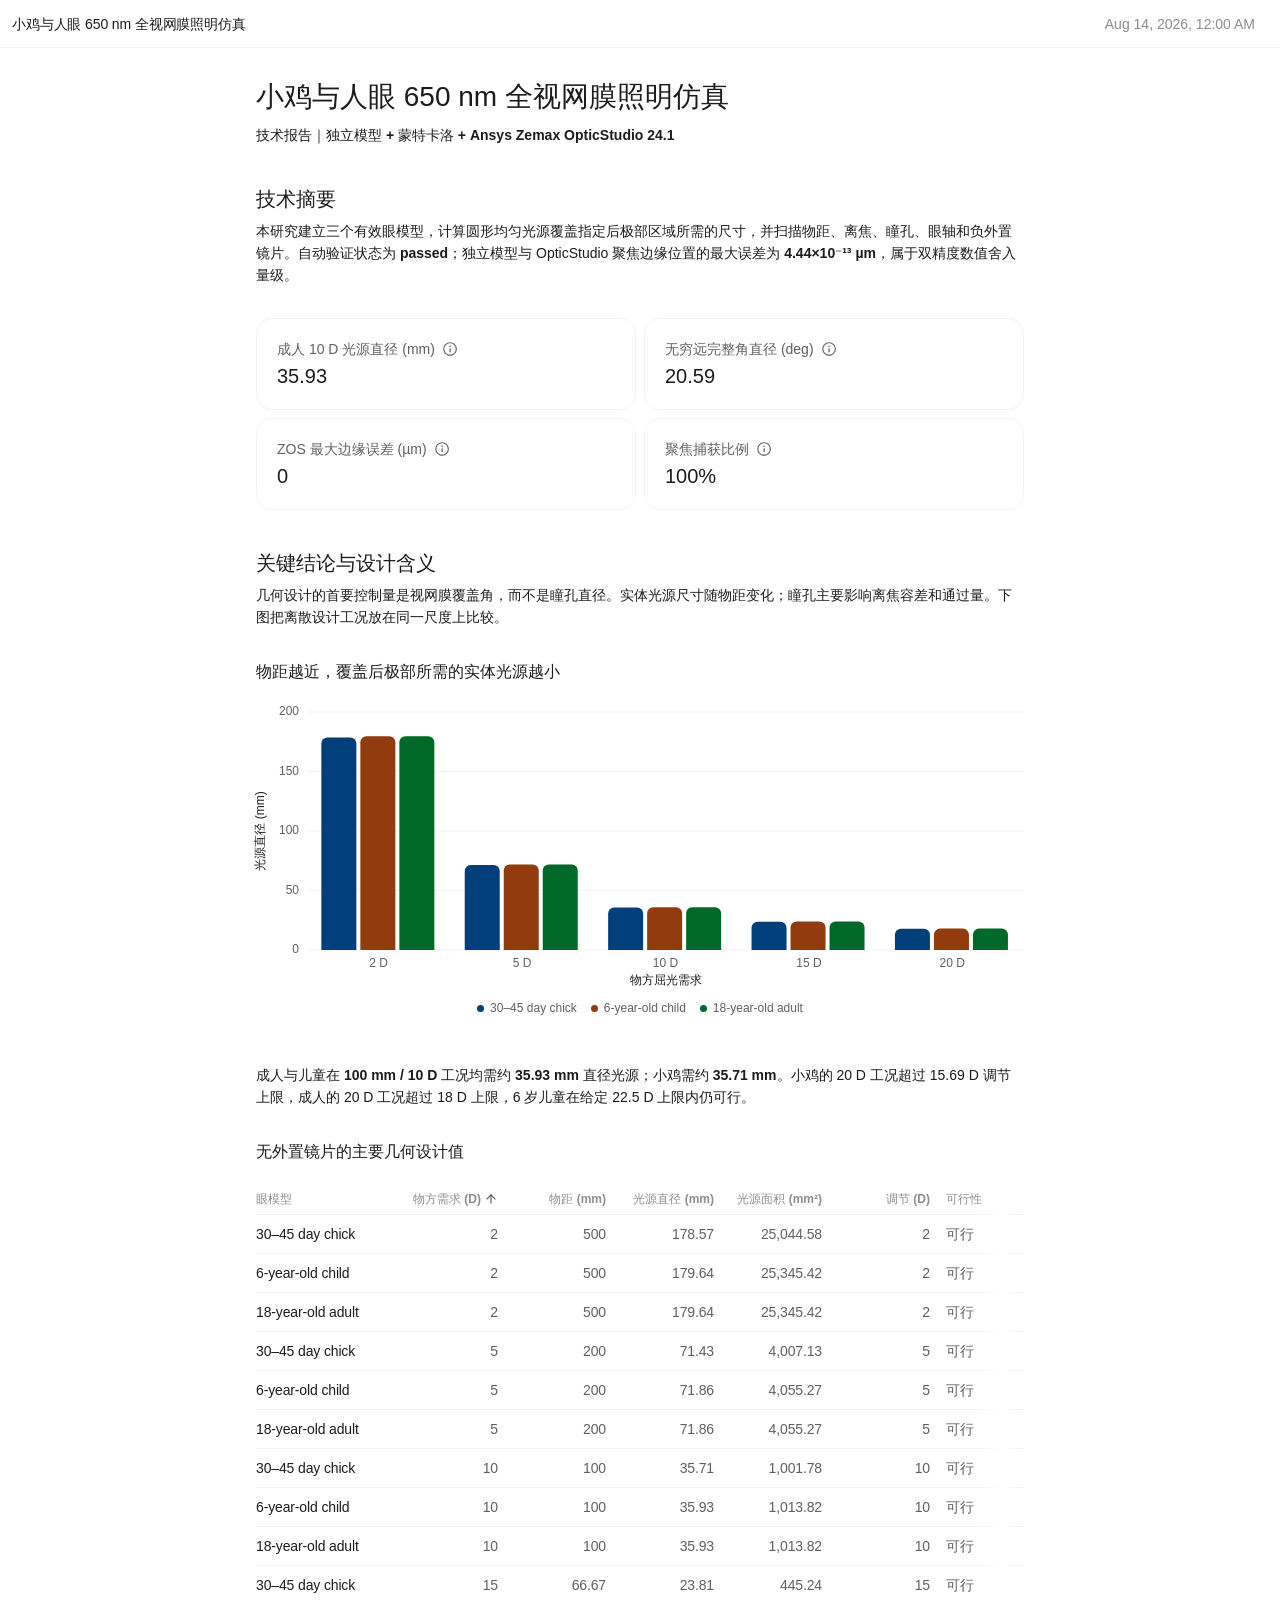
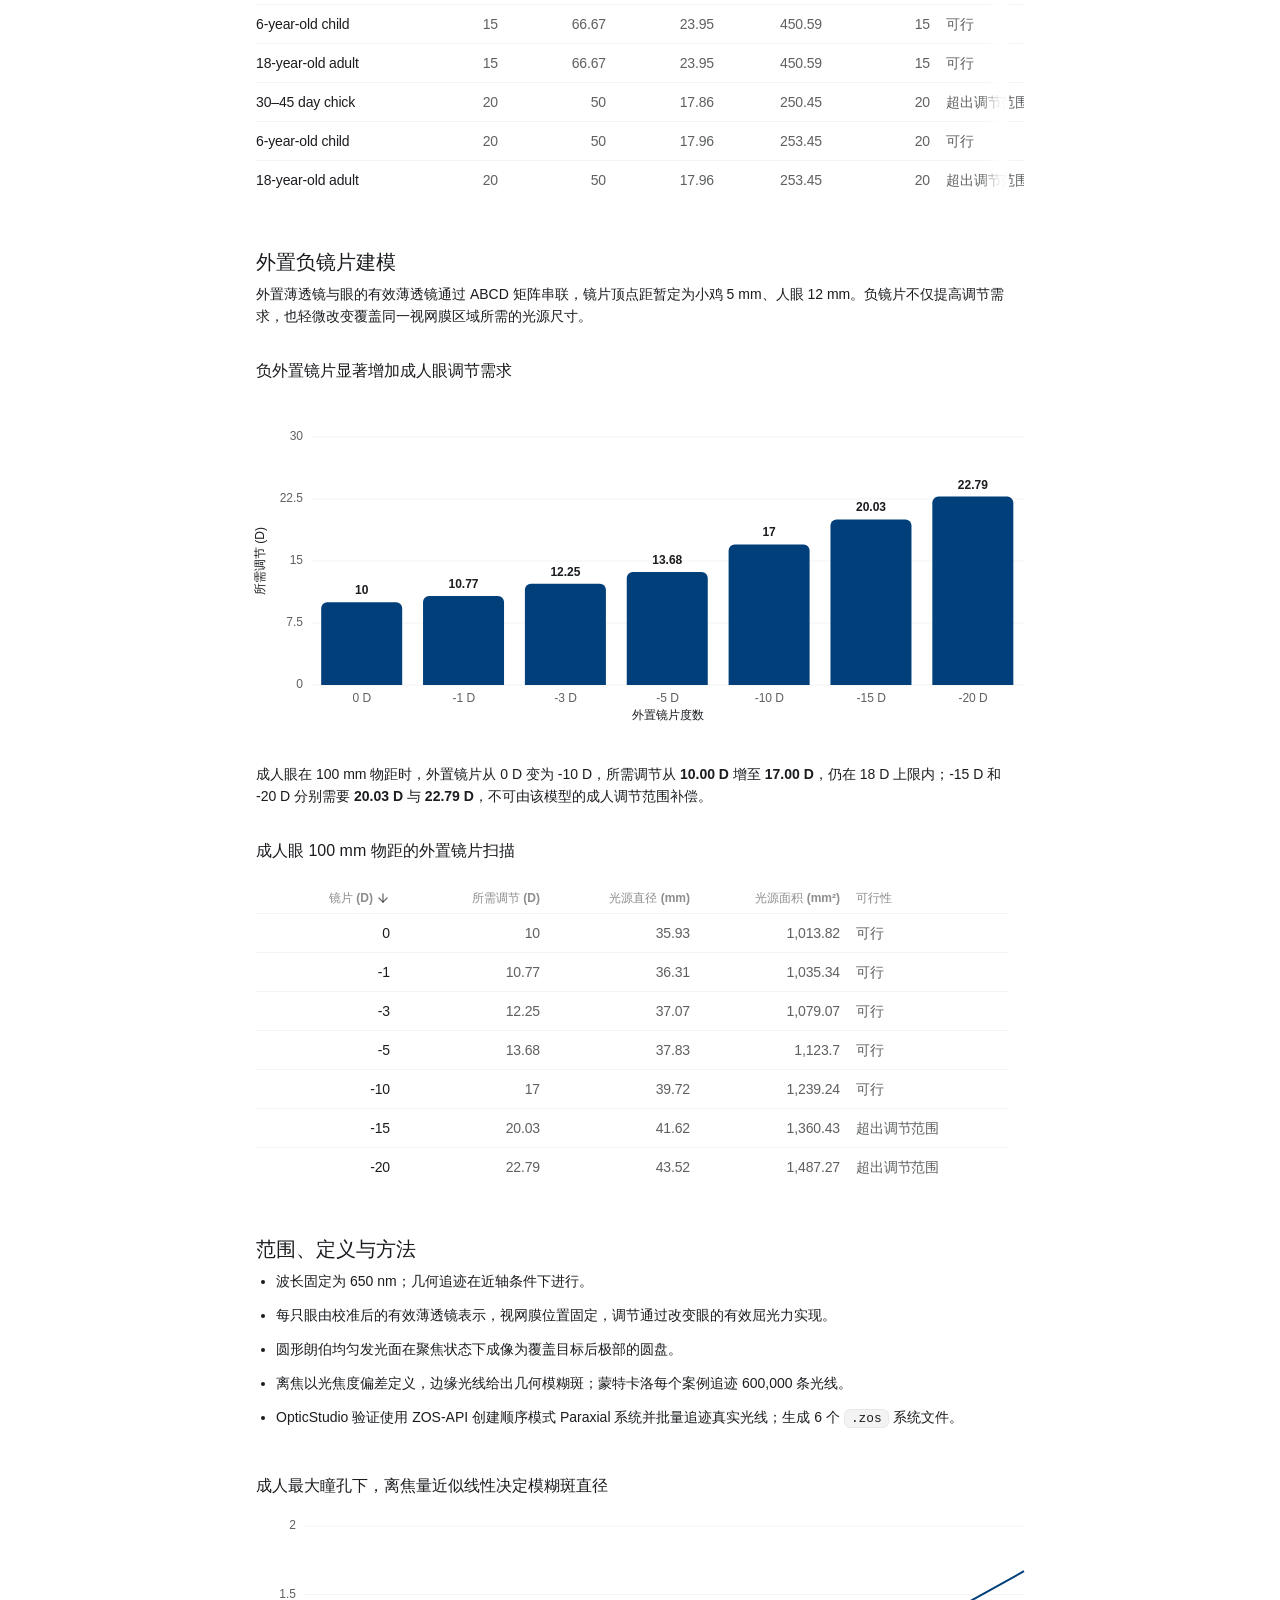
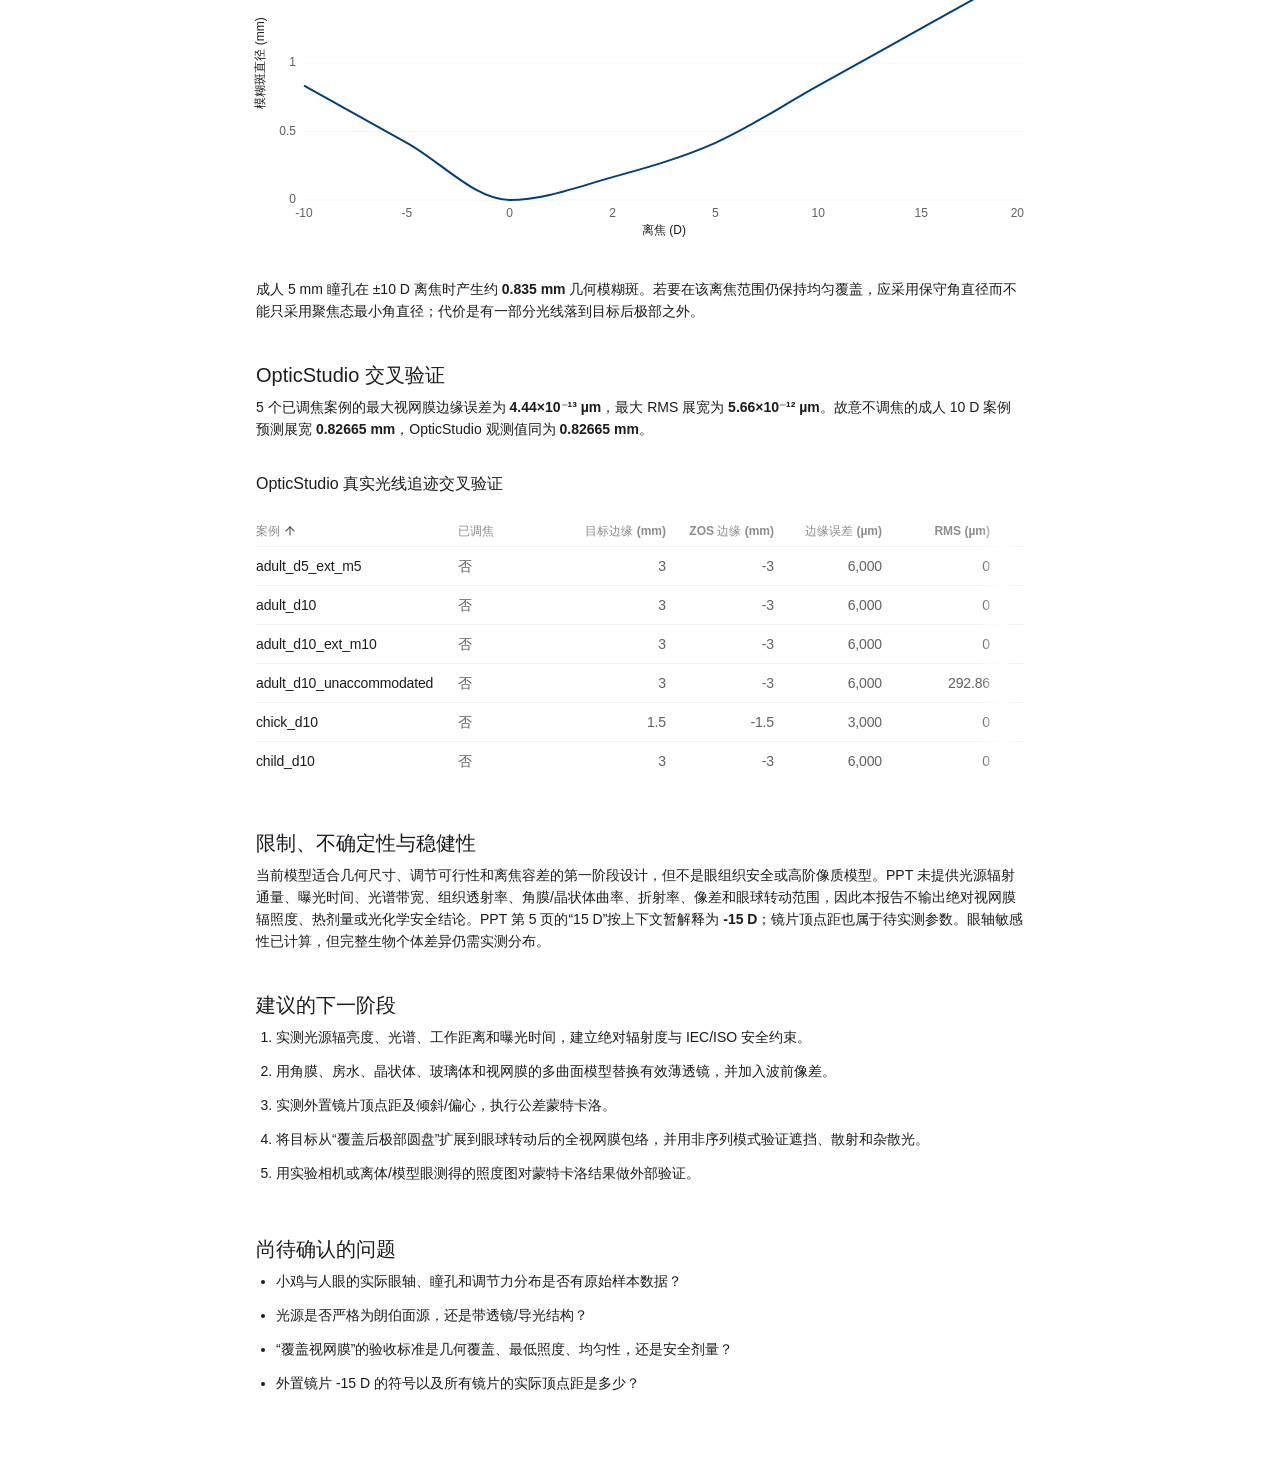
==== experiments/eye_illumination/report/eye_illumination_report.html @ 0188aa3a "Add reproducible eye illumination simulation and Zemax validation" ====
<!doctype html>
<html lang="en" data-data-analytics-portable-artifact="true">
<head>
<meta charset="utf-8" />
<meta name="viewport" content="width=device-width, initial-scale=1" />
<meta name="color-scheme" content="light dark" />
<meta http-equiv="Content-Security-Policy" content="default-src &#39;none&#39;; img-src data: blob:; font-src data:; style-src &#39;unsafe-inline&#39;; script-src &#39;unsafe-inline&#39; blob:; connect-src &#39;none&#39;; media-src data: blob:; worker-src blob:; frame-src &#39;self&#39; data: blob:; object-src &#39;none&#39;; base-uri &#39;none&#39;; form-action &#39;none&#39;" />
<meta name="referrer" content="no-referrer" />
<title>小鸡与人眼 650 nm 全视网膜照明仿真</title>
<style data-data-analytics-portable-fallback="true">
:root{color-scheme:light dark;--portable-canvas:#fff;--portable-surface:#fff;--portable-surface-subtle:#f7f7f7;--portable-ink:#0d0d0d;--portable-muted:#5d5d5d;--portable-tertiary:#8f8f8f;--portable-table-text:#5d5d5d;--portable-border:rgba(13,13,13,.1);--portable-accent:#0285ff;--portable-positive:#00692a;--portable-positive-bg:#edfaf2;--portable-negative:#ba2623;--portable-negative-bg:#fff0f0;--portable-warning-bg:#fff8e6;--portable-warning-border:#e7b84b;--portable-radius:16px;--portable-safe-area-top:env(safe-area-inset-top,0px);--portable-safe-area-right:env(safe-area-inset-right,0px);--portable-safe-area-bottom:env(safe-area-inset-bottom,0px);--portable-safe-area-left:env(safe-area-inset-left,0px);font-family:ui-sans-serif,-apple-system,BlinkMacSystemFont,"Segoe UI",sans-serif;background:var(--portable-canvas);color:var(--portable-ink)}
@media(prefers-color-scheme:dark){:root{--portable-canvas:#181818;--portable-surface:#212121;--portable-surface-subtle:#2a2a2a;--portable-ink:#dfdfdf;--portable-muted:#cdcdcd;--portable-tertiary:#afafaf;--portable-table-text:#cdcdcd;--portable-border:rgba(255,255,255,.12);--portable-accent:#66b5ff;--portable-positive:#79d996;--portable-positive-bg:rgba(64,180,99,.16);--portable-negative:#ff8583;--portable-negative-bg:rgba(224,74,70,.16);--portable-warning-bg:#302817;--portable-warning-border:#8b6a20}.portable-static-chart-light{display:none!important}.portable-static-chart-dark{display:block!important}}
*{box-sizing:border-box}html,body{margin:0;min-height:100%;background:var(--portable-canvas);color:var(--portable-ink)}body{position:relative;font-size:14px;line-height:1.5}a{color:var(--portable-accent)}code,pre{font-family:ui-monospace,SFMono-Regular,Menlo,monospace}pre{max-width:100%;overflow:auto;padding:12px;border:1px solid var(--portable-border);border-radius:8px;background:var(--portable-surface-subtle);font-size:12px}.portable-fallback{width:min(1120px,100%);margin:0 auto;padding:28px 24px 56px}.portable-page-header{display:flex;align-items:flex-start;justify-content:space-between;gap:24px;padding-bottom:24px;border-bottom:1px solid var(--portable-border)}.portable-page-header h1{margin:2px 0 6px;font-size:26px;line-height:1.2;font-weight:600;letter-spacing:-.02em}.portable-description{max-width:720px;margin:0;color:var(--portable-muted)}.portable-page-meta{display:flex;align-items:flex-end;flex-direction:column;gap:6px;color:var(--portable-muted);font-size:12px}.portable-status{padding:2px 8px;border:1px solid var(--portable-border);border-radius:999px;text-transform:capitalize}.portable-block-stack{display:grid;gap:20px;margin-top:24px}.portable-markdown{max-width:820px}.portable-markdown>:first-child{margin-top:0}.portable-markdown>:last-child{margin-bottom:0}.portable-markdown h1,.portable-markdown h2,.portable-markdown h3{line-height:1.25;font-weight:600}.portable-markdown h2{font-size:20px}.portable-markdown h3{font-size:16px}.portable-markdown blockquote{margin:12px 0;padding-left:14px;border-left:3px solid var(--portable-border);color:var(--portable-muted)}.portable-markdown li+li{margin-top:4px}.portable-content-card,.portable-metric-card{border:1px solid var(--portable-border);border-radius:var(--portable-radius);background:var(--portable-surface)}.portable-content-card{padding:18px}.portable-content-card h2{margin:0;font-size:16px}.portable-content-card header>p{margin:4px 0 16px;color:var(--portable-muted)}.portable-metric-grid{display:grid;grid-template-columns:repeat(auto-fit,minmax(180px,1fr));gap:12px}.portable-metric-card{padding:16px}.portable-metric-value{margin:4px 0 0;font-size:28px;line-height:1.1;font-weight:600;letter-spacing:-.02em}.portable-card-description{margin:8px 0 0;color:var(--portable-muted);font-size:12px}.portable-metric-badges{display:flex;flex-wrap:wrap;gap:6px;margin-top:10px}.portable-metric-badge{padding:3px 7px;border-radius:999px;background:var(--portable-surface-subtle);font-size:11px}.portable-chart-summary{margin:0}.portable-chart-summary figcaption{display:flex;flex-direction:column;margin-bottom:14px}.portable-chart-summary figcaption span{color:var(--portable-muted);font-size:12px}.portable-static-chart{width:100%;margin:0 auto 12px;overflow:hidden;border-radius:8px;background:var(--portable-surface)}.portable-static-chart-variant>svg{display:block;width:100%;height:auto;overflow:visible;pointer-events:none}.portable-static-chart-dark{display:none}.portable-static-chart-legend-wrap{margin:8px 12px 2px;color:var(--portable-muted);font-size:12px}.portable-static-chart-legend-title{margin:0 0 5px;text-align:center;font-weight:600}.portable-static-chart-legend{display:flex;flex-wrap:wrap;justify-content:center;gap:6px 16px;margin:0;padding:0;color:var(--portable-muted);font-size:12px;list-style:none}.portable-static-chart-legend li{display:inline-flex;align-items:center;gap:6px}.portable-static-chart-legend-marker{display:inline-block;flex:0 0 auto}.portable-static-chart-legend-marker-dot{width:9px;height:9px;border-radius:999px;background:var(--portable-legend-color)}.portable-static-chart-legend-marker-line{width:18px;height:0;border-top:2px solid var(--portable-legend-color)}.portable-static-chart-legend-marker-dashed{border-top-style:dashed}.portable-chart-data{margin-top:10px}.portable-chart-data>summary{width:max-content;cursor:pointer;color:var(--portable-accent);font-size:12px;font-weight:500}.portable-chart-data[open]>summary{margin-bottom:8px}.portable-table-scroll{max-width:100%;overflow:auto;border:1px solid var(--portable-border);border-radius:8px}table{width:100%;border-collapse:collapse;font-variant-numeric:tabular-nums}caption{position:absolute;width:1px;height:1px;overflow:hidden;clip:rect(0 0 0 0)}th,td{padding:9px 11px;border-bottom:1px solid var(--portable-border);text-align:left;white-space:nowrap}th{position:sticky;top:0;background:var(--portable-surface-subtle);color:var(--portable-muted);font-size:11px;font-weight:600;text-transform:uppercase}tbody tr:last-child td{border-bottom:0}.portable-empty-cell{text-align:center;color:var(--portable-muted)}.portable-table-note{margin:8px 0 0;color:var(--portable-muted);font-size:11px}.portable-notice{margin-top:20px;padding:14px 16px;border:1px solid var(--portable-warning-border);border-radius:10px;background:var(--portable-warning-bg)}.portable-notice h2{margin:0 0 6px;font-size:14px}.portable-notice ul{margin:0;padding-left:20px}.portable-custom-html{padding:0;overflow:hidden}.portable-custom-html iframe{display:block;width:100%;min-height:240px;border:0;background:var(--portable-surface)}.portable-sources{margin-top:32px;padding-top:22px;border-top:1px solid var(--portable-border)}.portable-sources h2{font-size:16px}.portable-sources ol{display:grid;gap:10px;padding-left:22px}.portable-sources li>strong{display:block}.portable-source-meta{display:block;color:var(--portable-muted);font-size:11px}.portable-sources p{margin:2px 0;color:var(--portable-muted)}.portable-sources details{margin-top:5px}.portable-sources summary{cursor:pointer;color:var(--portable-accent)}#data-analytics-portable-reader[aria-hidden="true"]{position:absolute;inset:0;visibility:hidden;width:100%;pointer-events:none}
.portable-eyebrow{margin:0;color:var(--portable-muted);font-size:11px;font-weight:600;letter-spacing:.08em;text-transform:uppercase}
.portable-block,.portable-content-card,.portable-inline-source,.portable-inline-source-content,.portable-source-query,.portable-sources,.portable-sources ol,.portable-sources li{min-width:0}
@media screen{.portable-fallback.portable-enhanced-hidden,.portable-sources,.portable-source-summary{display:none!important}}
:root{--portable-border:rgba(13,13,13,.05)}
@media(prefers-color-scheme:dark){:root{--portable-border:rgba(255,255,255,.04);--portable-positive:#04b84c;--portable-positive-bg:rgba(4,184,76,.15);--portable-negative:#fa423e;--portable-negative-bg:rgba(250,66,62,.16)}}
.portable-fallback{width:100%;margin:0;padding:0 32px 56px}.portable-page-header{position:sticky;top:0;z-index:60;display:flex;align-items:center;justify-content:space-between;width:100vw;height:48px;min-height:48px;margin-right:calc(50% - 50vw);margin-left:calc(50% - 50vw);padding:8px 12px;border-bottom:1px solid var(--portable-border);background:var(--portable-canvas)}.portable-page-heading{min-width:0}.portable-page-header h1{margin:0;overflow:hidden;font-size:14px;font-weight:500;line-height:22px;letter-spacing:0;text-overflow:ellipsis;white-space:nowrap}.portable-page-meta{display:flex;align-items:center;flex-direction:row;gap:8px;color:var(--portable-tertiary);font-size:14px;font-weight:500;line-height:22px}.portable-description,.portable-surface-label{margin:0}.portable-fallback[data-portable-surface="report"]>.portable-block-stack,.portable-fallback[data-portable-surface="report"]>.portable-filter-bar,.portable-fallback[data-portable-surface="report"]>.portable-notice{width:100%;max-width:768px;margin-right:auto;margin-left:auto}.portable-block-stack{display:grid;grid-template-columns:repeat(2,minmax(0,1fr));gap:32px;margin-top:32px}.portable-layout-full{grid-column:1/-1}.portable-filter-bar{display:flex;flex-wrap:wrap;gap:8px;margin-top:24px}.portable-filter-chip{display:inline-flex;align-items:center;gap:8px;min-height:32px;padding:4px 12px;border:1px solid var(--portable-border);border-radius:999px;background:var(--portable-surface);color:var(--portable-muted);font-size:14px;line-height:20px}.portable-filter-chip strong{color:var(--portable-ink);font-weight:600}.portable-content-card{overflow:visible;padding:0;border:0;border-radius:0;background:transparent}.portable-metric-grid{grid-template-columns:repeat(auto-fit,minmax(min(100%,216px),1fr));gap:8px;align-items:start}.portable-metric-card{position:relative;overflow:visible;padding:20px;border-radius:16px}.portable-metric-label{margin:0;color:var(--portable-muted);font-size:14px;font-weight:400;line-height:20px;overflow-wrap:anywhere}.portable-metric-value{margin:4px 0 0;font-size:20px;font-weight:500;line-height:26px;letter-spacing:0;overflow-wrap:anywhere}.portable-metric-badges{gap:8px;margin-top:8px}.portable-metric-badge{display:inline-flex;flex-wrap:wrap;gap:4px;align-items:center;padding:2px 8px;border:1px solid var(--portable-border);border-radius:999px;background:var(--portable-surface-subtle);color:var(--portable-muted);font-size:12px;font-weight:500;line-height:18px}.portable-metric-badge strong{color:var(--portable-ink);font-weight:500}.portable-metric-badge.portable-positive{border-color:transparent;background:var(--portable-positive-bg);color:var(--portable-positive)}.portable-metric-badge.portable-positive *{color:inherit}.portable-metric-badge.portable-negative{border-color:transparent;background:var(--portable-negative-bg);color:var(--portable-negative)}.portable-metric-badge.portable-negative *{color:inherit}.portable-visual-header{display:block;margin:0 0 16px}.portable-visual-header>strong,.portable-visual-header h1,.portable-visual-header h2,.portable-visual-header h3{display:block;margin:0;color:var(--portable-ink);font-size:16px;font-weight:500;line-height:24px;letter-spacing:0}.portable-visual-header>span,.portable-visual-header>p,.portable-visual-header p,.portable-visual-header li{margin:0;color:var(--portable-ink);font-size:14px;font-weight:400;line-height:20px}.portable-chart-summary figcaption{display:block;margin-bottom:16px}.portable-static-chart{margin:0 auto;overflow:visible;border-radius:0;background:transparent}.portable-chart-data-has-vector{display:none}.portable-table-scroll{overflow:auto;border:0;border-radius:0}.portable-table-scroll table{width:max-content;min-width:0;table-layout:auto}.portable-table-scroll th,.portable-table-scroll td{max-width:none;overflow:hidden;border-bottom:1px solid var(--portable-border);text-overflow:ellipsis;vertical-align:top}.portable-table-scroll th{position:relative;padding:0 16px 6px 0;background:transparent;color:var(--portable-tertiary);font-size:12px;font-weight:600;line-height:18px;letter-spacing:0;text-transform:none;white-space:normal}.portable-table-scroll td{padding:8px 16px 8px 0;color:var(--portable-table-text);font-size:14px;line-height:22px;white-space:normal}.portable-table-scroll th:last-child,.portable-table-scroll td:last-child{padding-right:0}.portable-table-scroll tbody tr:last-child td{border-bottom:1px solid var(--portable-border)}.portable-table-scroll td:first-child{color:var(--portable-ink)}.portable-table-number{font-variant-numeric:tabular-nums;text-align:right}.portable-table-center{text-align:center}.portable-table-positive{color:var(--portable-positive)!important}.portable-table-negative{color:var(--portable-negative)!important}.portable-table-note{margin:12px 0 0;color:var(--portable-tertiary);font-size:12px;line-height:18px}.portable-card-description{margin:0}
.portable-chart-summary .portable-visual-header>span,.portable-content-card .portable-visual-header>p{margin:0;color:var(--portable-ink);font-size:14px;font-weight:400;line-height:20px}.portable-markdown h1,.portable-markdown h2,.portable-markdown h3{font-weight:500}.portable-table-scroll th{height:30px;padding-top:6px;padding-bottom:6px}.portable-table-scroll tbody tr:last-child td{border-bottom:0}
@media screen{.portable-description,.portable-surface-label,.portable-card-description{display:none}.portable-table-source-region{width:fit-content;max-width:100%}.portable-table-source-cell{overflow:visible!important}.portable-chart-data-has-vector{position:absolute!important;display:block!important;width:1px!important;height:1px!important;margin:-1px!important;padding:0!important;overflow:hidden!important;clip:rect(0 0 0 0)!important;clip-path:inset(50%)!important;white-space:nowrap!important;border:0!important}}
@media screen and (max-width:760px){.portable-fallback{padding:0 24px 40px}.portable-page-header{position:static;z-index:auto;display:flex;align-items:flex-start;justify-content:flex-start;flex-direction:column;width:100%;height:auto;min-height:0;margin:0;padding:24px 0 0;border-bottom:0;background:transparent;gap:4px}.portable-page-heading{width:100%}.portable-page-meta{order:-1;display:flex;align-items:center;flex-flow:row wrap;gap:6px;color:var(--portable-tertiary);font-size:11px;font-weight:600;line-height:16px;letter-spacing:.08em;text-transform:uppercase}.portable-page-meta:empty{display:none}.portable-page-meta .portable-status{display:none}.portable-page-header h1{margin:0;overflow:visible;font-size:24px;font-weight:600;line-height:30px;letter-spacing:-.02em;text-overflow:clip;white-space:normal}.portable-block-stack{grid-template-columns:minmax(0,1fr);gap:24px;margin-top:24px}.portable-layout-half,.portable-layout-full{grid-column:1}.portable-static-chart-variant{min-width:0}}
[data-portable-source-host]{position:relative}[data-portable-source-host]:hover,[data-portable-source-host]:focus,.portable-source-tooltip:hover,.portable-source-tooltip:focus{z-index:2}[data-portable-source-host]:focus,.portable-source-tooltip:focus{outline:0}[data-portable-source-host]:focus-visible,.portable-source-tooltip:focus-visible{outline:2px solid var(--portable-accent);outline-offset:2px}.portable-source-tooltip{position:relative;display:inline-block;padding:0;border:0;appearance:none;background:none;color:inherit;font:inherit;line-height:inherit;cursor:help;text-decoration:underline dotted;text-underline-offset:.18em;touch-action:manipulation}.portable-source-tooltip:focus-visible{border-radius:3px}.portable-inline-source{position:absolute;z-index:1000;inset:0;display:block;width:100%;height:100%;margin:0;padding:0;border:0;text-align:left;pointer-events:none}.portable-source-tooltip-content{position:fixed;z-index:1000;top:var(--portable-source-tooltip-top,8px);right:auto;bottom:auto;left:var(--portable-source-tooltip-left,8px);display:none;width:max-content;max-width:min(360px,calc(100vw - 16px));padding:8px 10px;overflow:visible;border-radius:8px;background:#171411;color:#fff;font-family:ui-sans-serif,system-ui,sans-serif;font-size:12px;font-style:normal;font-weight:400;line-height:1.4;overflow-wrap:anywhere;white-space:normal;text-align:left;text-decoration:none;box-shadow:0 8px 24px rgba(23,20,17,.2);transform:none;opacity:0;visibility:hidden;pointer-events:none}.portable-source-tooltip-content,.portable-source-tooltip-content *{color:#fff!important;font-style:normal!important;text-decoration:none!important}.portable-source-tooltip-heading{display:none}.portable-source-context{display:block;margin-bottom:6px}.portable-source-tooltip-content>strong,.portable-source-tooltip-content>.portable-source-meta{display:block}.portable-source-tooltip-content>.portable-source-meta{color:#fff;font-size:12px}.portable-source-description-data,.portable-source-query-data{display:none!important}html:not([data-portable-source-tooltips-ready]) .portable-source-tooltip-content{position:absolute;top:auto;right:auto;bottom:calc(100% + 8px);left:50%;max-width:min(360px,80vw);transform:translateX(-50%)}.portable-source-tooltip:hover>.portable-source-tooltip-content,.portable-source-tooltip:focus>.portable-source-tooltip-content,.portable-source-tooltip:focus-within>.portable-source-tooltip-content,[data-portable-source-host]:hover>.portable-inline-source>.portable-source-tooltip-content,[data-portable-source-host]:focus>.portable-inline-source>.portable-source-tooltip-content,[data-portable-source-host]:focus-within>.portable-inline-source>.portable-source-tooltip-content{display:block;opacity:1;visibility:visible}
html:not([data-portable-source-tooltips-ready]) .portable-chart-summary>.portable-inline-source{position:sticky;inset:auto;top:56px;width:100%;height:0;margin:0}html:not([data-portable-source-tooltips-ready]) .portable-chart-summary>.portable-inline-source>.portable-source-tooltip-content{position:absolute;top:8px;right:0;bottom:auto;left:0;margin-inline:auto;max-width:min(360px,calc(100vw - 32px));transform:none}
@media screen and (min-width:601px){html:not([data-portable-source-tooltips-ready]) .portable-table-scroll:has(.portable-source-tooltip:hover),html:not([data-portable-source-tooltips-ready]) .portable-table-scroll:has(.portable-source-tooltip:focus){overflow:visible}}
@media screen and (hover:hover) and (pointer:fine){.portable-source-tooltip:focus:not(:focus-visible):not(:hover)>.portable-source-tooltip-content,[data-portable-source-host]:focus:not(:focus-visible):not(:hover)>.portable-inline-source>.portable-source-tooltip-content{display:none;opacity:0;visibility:hidden}.portable-source-tooltip:focus-visible>.portable-source-tooltip-content,[data-portable-source-host]:focus-visible>.portable-inline-source>.portable-source-tooltip-content{display:block;opacity:1;visibility:visible}}
@media(min-width:601px){.portable-source-tooltip-heading{display:none}}
.portable-source-tooltip-content[data-portable-source-tooltip-mobile-portaled]{position:fixed;z-index:1000;top:auto;right:calc(16px + var(--portable-safe-area-right));bottom:calc(16px + var(--portable-safe-area-bottom));left:calc(16px + var(--portable-safe-area-left));display:block;width:auto;max-width:none;max-height:min(40vh,280px);max-height:min(40dvh,280px,calc(100dvh - var(--portable-safe-area-top) - var(--portable-safe-area-bottom) - 32px));padding:14px 16px;overflow-y:auto;border-radius:14px;font-size:14px;line-height:1.45;transform:none;opacity:1;visibility:visible;pointer-events:auto}.portable-source-tooltip-content[data-portable-source-tooltip-mobile-portaled][data-portable-source-tooltip-mobile-positioned]{top:var(--portable-source-tooltip-mobile-top);right:auto;bottom:auto;left:var(--portable-source-tooltip-mobile-left);width:var(--portable-source-tooltip-mobile-width);max-height:var(--portable-source-tooltip-mobile-max-height)}
@media screen and (max-width:600px){html:not([data-portable-source-tooltips-ready]) .portable-table-scroll:focus-within{overflow:visible}html:not([data-portable-source-tooltips-ready]) td.portable-table-source-cell:focus-within{overflow:visible!important}.portable-source-tooltip:hover>.portable-source-tooltip-content,.portable-source-tooltip:focus>.portable-source-tooltip-content,.portable-source-tooltip:focus-within>.portable-source-tooltip-content,[data-portable-source-host]:hover>.portable-inline-source>.portable-source-tooltip-content,[data-portable-source-host]:focus>.portable-inline-source>.portable-source-tooltip-content,[data-portable-source-host]:focus-within>.portable-inline-source>.portable-source-tooltip-content{display:none;opacity:0;visibility:hidden}.portable-source-tooltip[data-portable-source-tooltip-open]>.portable-source-tooltip-content,[data-portable-source-host][data-portable-source-tooltip-open]>.portable-inline-source>.portable-source-tooltip-content,html:not([data-portable-source-tooltips-ready]) .portable-source-tooltip:focus>.portable-source-tooltip-content,html:not([data-portable-source-tooltips-ready]) [data-portable-source-host]:focus>.portable-inline-source>.portable-source-tooltip-content{position:fixed;z-index:1000;top:auto;right:calc(16px + var(--portable-safe-area-right));bottom:calc(16px + var(--portable-safe-area-bottom));left:calc(16px + var(--portable-safe-area-left));display:block;width:auto;max-width:none;max-height:min(40vh,280px);max-height:min(40dvh,280px,calc(100dvh - var(--portable-safe-area-top) - var(--portable-safe-area-bottom) - 32px));padding:14px 16px;overflow-y:auto;border-radius:14px;font-size:14px;line-height:1.45;transform:none;opacity:1;visibility:visible;pointer-events:auto}.portable-source-tooltip[data-portable-source-tooltip-mobile-positioned]>.portable-source-tooltip-content,[data-portable-source-host][data-portable-source-tooltip-mobile-positioned]>.portable-inline-source>.portable-source-tooltip-content{top:var(--portable-source-tooltip-mobile-top);right:auto;bottom:auto;left:var(--portable-source-tooltip-mobile-left);width:var(--portable-source-tooltip-mobile-width);max-height:var(--portable-source-tooltip-mobile-max-height)}.portable-source-tooltip-heading{display:block;margin-bottom:6px;font-weight:600}}
@media print{#data-analytics-portable-reader{display:none!important}.portable-fallback{display:block!important;width:100%;padding:0}.portable-sources{display:none!important}.portable-static-chart{overflow:visible}.portable-static-chart-variant{min-width:0}.portable-static-chart-light{display:block!important}.portable-static-chart-dark{display:none!important}.portable-content-card,.portable-metric-card{break-inside:avoid}.portable-custom-html iframe{min-height:320px}}
@media print{:root{color-scheme:light;--portable-canvas:#fff;--portable-surface:#fff;--portable-surface-subtle:#f7f7f7;--portable-ink:#0d0d0d;--portable-muted:#5d5d5d;--portable-tertiary:#8f8f8f;--portable-table-text:#5d5d5d;--portable-border:rgba(13,13,13,.1);--portable-positive:#00692a;--portable-negative:#ba2623}html,body{background:#fff!important;color:#0d0d0d!important}.portable-page-header{position:static;width:auto;height:auto;min-height:0;margin:0 0 24px;padding:0 0 16px;align-items:flex-start}.portable-page-header h1{margin:2px 0 6px;font-size:24px;line-height:1.2;white-space:normal}.portable-surface-label,.portable-description,.portable-card-description{display:block}.portable-page-meta{font-size:12px}.portable-block-stack{display:grid;grid-template-columns:minmax(0,1fr);gap:20px;margin-top:24px}.portable-layout-half,.portable-layout-full{grid-column:1}.portable-filter-bar{margin-top:0}}
@media print{.portable-source-tooltip{cursor:inherit;text-decoration:none}.portable-source-tooltip>.portable-source-tooltip-content,.portable-source-tooltip-content[data-portable-source-tooltip-mobile-portaled]{display:none!important}.portable-inline-source{position:static!important;inset:auto!important;display:block!important;width:auto!important;height:auto!important;margin-top:8px!important;padding-top:6px!important;text-align:left!important}.portable-source-tooltip-content,.portable-source-summary-content{position:static!important;inset:auto!important;display:block!important;width:auto!important;max-width:none!important;max-height:none!important;padding:0!important;overflow:visible!important;background:transparent!important;box-shadow:none!important;transform:none!important;opacity:1!important;visibility:visible!important;pointer-events:none!important}.portable-source-tooltip-content,.portable-source-tooltip-content *,.portable-source-summary-content,.portable-source-summary-content *{color:var(--portable-muted)!important}.portable-source-tooltip-heading,.portable-source-context{display:none!important}}
@media print{:root{--portable-border:rgba(13,13,13,.05)}}
</style>
</head>
<body>
<main id="data-analytics-portable-fallback" class="portable-fallback" data-portable-fallback="true" data-portable-surface="report"><header class="portable-page-header"><div class="portable-page-heading"><p class="portable-surface-label">Data Analytics report</p><h1>小鸡与人眼 650 nm 全视网膜照明仿真</h1><p class="portable-description">独立近轴模型、蒙特卡洛照度评估与 Ansys Zemax OpticStudio ZOS-API 交叉验证技术报告。</p></div><div class="portable-page-meta"><time datetime="2026-08-14T00:00:00Z">Aug 14, 2026, 12:00 AM UTC</time></div></header><div class="portable-block-stack"><div class="portable-block portable-layout-full" data-artifact-block-id="title" data-artifact-block-type="markdown" data-layout="full"><section class="portable-markdown"><p><strong>技术报告｜独立模型 + 蒙特卡洛 + Ansys Zemax OpticStudio 24.1</strong></p></section></div>
<div class="portable-block portable-layout-full" data-artifact-block-id="summary" data-artifact-block-type="markdown" data-layout="full"><section class="portable-markdown"><h2>技术摘要</h2>
<p>本研究建立三个有效眼模型，计算圆形均匀光源覆盖指定后极部区域所需的尺寸，并扫描物距、离焦、瞳孔、眼轴和负外置镜片。自动验证状态为 <strong>passed</strong>；独立模型与 OpticStudio 聚焦边缘位置的最大误差为 <strong><span class="portable-source-tooltip portable-source-value" data-portable-source-host="true" tabindex="0" aria-describedby="portable-source-tooltip-1"><span class="portable-source-value-text">4.44</span><span class="portable-source-tooltip-content" id="portable-source-tooltip-1" role="tooltip"><span class="portable-source-tooltip-heading" aria-hidden="true">Source for 4.44</span><strong>Source: 汇总指标 SQL</strong><span class="portable-source-meta">Tables: headline_results, infinity_angular_sweep, validation_summary, monte_carlo_summary</span></span></span>×<span class="portable-source-tooltip portable-source-value" data-portable-source-host="true" tabindex="0" aria-describedby="portable-source-tooltip-2"><span class="portable-source-value-text">10</span><span class="portable-source-tooltip-content" id="portable-source-tooltip-2" role="tooltip"><span class="portable-source-tooltip-heading" aria-hidden="true">Source for 10</span><strong>Source: 汇总指标 SQL</strong><span class="portable-source-meta">Tables: headline_results, infinity_angular_sweep, validation_summary, monte_carlo_summary</span></span></span>⁻¹³ µm</strong>，属于双精度数值舍入量级。</p></section><div class="portable-inline-source portable-source-summary" data-source-id="summary_query"><div class="portable-inline-source-content portable-source-summary-content"><span class="portable-source-tooltip-heading" aria-hidden="true">Source for 技术摘要</span><strong>Source: 汇总指标 SQL</strong><span class="portable-source-meta">Tables: headline_results, infinity_angular_sweep, validation_summary, monte_carlo_summary</span><p class="portable-source-description-data">报告生成器实际执行的 SQLite 查询。</p><pre class="portable-source-query-data" aria-hidden="true"><code>SELECT
(SELECT source_diameter_mm FROM headline_results WHERE eye_id=&#39;adult_18y&#39; AND source_demand_D=10) AS adult_10D_source_diameter_mm,
(SELECT angular_diameter_deg FROM infinity_angular_sweep WHERE eye_id=&#39;adult_18y&#39; AND source_demand_D=0 AND external_lens_D=0) AS adult_infinity_full_angle_deg,
(SELECT focused_zos_edge_max_error_um FROM validation_summary) AS zos_max_focused_edge_error_um,
(SELECT focused_capture_fraction FROM monte_carlo_summary) AS focused_capture_fraction</code></pre></div></div></div>
<div class="portable-block portable-layout-full" data-artifact-block-id="metrics" data-artifact-block-type="metric-strip" data-layout="full"><section class="portable-metric-grid"><article class="portable-metric-card" data-artifact-id="metric:metrics:geometry" data-artifact-kind="card" data-card-id="geometry"><p class="portable-metric-label">成人 10 D 光源直径 (mm)</p><p class="portable-metric-value"><span class="portable-source-tooltip portable-source-value" data-portable-source-host="true" tabindex="0" aria-describedby="portable-source-tooltip-3"><span class="portable-source-value-text">35.93</span><span class="portable-source-tooltip-content" id="portable-source-tooltip-3" role="tooltip"><span class="portable-source-tooltip-heading" aria-hidden="true">Source for 35.93</span><strong>Source: 汇总指标 SQL</strong><span class="portable-source-meta">Tables: headline_results, infinity_angular_sweep, validation_summary, monte_carlo_summary</span></span></span></p><p class="portable-card-description">成人眼在 10 D（100 mm）物距、无外置镜片时覆盖直径 6 mm 后极部所需的圆形光源直径。</p><div class="portable-inline-source portable-source-summary" data-source-id="summary_query"><div class="portable-inline-source-content portable-source-summary-content"><span class="portable-source-tooltip-heading" aria-hidden="true">Source for 成人 10 D 光源直径 (mm)</span><span class="portable-source-context">成人眼在 10 D（100 mm）物距、无外置镜片时覆盖直径 6 mm 后极部所需的圆形光源直径。</span><strong>Source: 汇总指标 SQL</strong><span class="portable-source-meta">Tables: headline_results, infinity_angular_sweep, validation_summary, monte_carlo_summary</span><p class="portable-source-description-data">报告生成器实际执行的 SQLite 查询。</p><pre class="portable-source-query-data" aria-hidden="true"><code>SELECT
(SELECT source_diameter_mm FROM headline_results WHERE eye_id=&#39;adult_18y&#39; AND source_demand_D=10) AS adult_10D_source_diameter_mm,
(SELECT angular_diameter_deg FROM infinity_angular_sweep WHERE eye_id=&#39;adult_18y&#39; AND source_demand_D=0 AND external_lens_D=0) AS adult_infinity_full_angle_deg,
(SELECT focused_zos_edge_max_error_um FROM validation_summary) AS zos_max_focused_edge_error_um,
(SELECT focused_capture_fraction FROM monte_carlo_summary) AS focused_capture_fraction</code></pre></div></div></article><article class="portable-metric-card" data-artifact-id="metric:metrics:infinity" data-artifact-kind="card" data-card-id="infinity"><p class="portable-metric-label">无穷远完整角直径 (deg)</p><p class="portable-metric-value"><span class="portable-source-tooltip portable-source-value" data-portable-source-host="true" tabindex="0" aria-describedby="portable-source-tooltip-4"><span class="portable-source-value-text">20.59</span><span class="portable-source-tooltip-content" id="portable-source-tooltip-4" role="tooltip"><span class="portable-source-tooltip-heading" aria-hidden="true">Source for 20.59</span><strong>Source: 汇总指标 SQL</strong><span class="portable-source-meta">Tables: headline_results, infinity_angular_sweep, validation_summary, monte_carlo_summary</span></span></span></p><p class="portable-card-description">成人眼无穷远照明覆盖直径 6 mm 后极部所需的完整角直径。</p><div class="portable-inline-source portable-source-summary" data-source-id="summary_query"><div class="portable-inline-source-content portable-source-summary-content"><span class="portable-source-tooltip-heading" aria-hidden="true">Source for 无穷远完整角直径 (deg)</span><span class="portable-source-context">成人眼无穷远照明覆盖直径 6 mm 后极部所需的完整角直径。</span><strong>Source: 汇总指标 SQL</strong><span class="portable-source-meta">Tables: headline_results, infinity_angular_sweep, validation_summary, monte_carlo_summary</span><p class="portable-source-description-data">报告生成器实际执行的 SQLite 查询。</p><pre class="portable-source-query-data" aria-hidden="true"><code>SELECT
(SELECT source_diameter_mm FROM headline_results WHERE eye_id=&#39;adult_18y&#39; AND source_demand_D=10) AS adult_10D_source_diameter_mm,
(SELECT angular_diameter_deg FROM infinity_angular_sweep WHERE eye_id=&#39;adult_18y&#39; AND source_demand_D=0 AND external_lens_D=0) AS adult_infinity_full_angle_deg,
(SELECT focused_zos_edge_max_error_um FROM validation_summary) AS zos_max_focused_edge_error_um,
(SELECT focused_capture_fraction FROM monte_carlo_summary) AS focused_capture_fraction</code></pre></div></div></article><article class="portable-metric-card" data-artifact-id="metric:metrics:zos_error" data-artifact-kind="card" data-card-id="zos_error"><p class="portable-metric-label">ZOS 最大边缘误差 (µm)</p><p class="portable-metric-value"><span class="portable-source-tooltip portable-source-value" data-portable-source-host="true" tabindex="0" aria-describedby="portable-source-tooltip-5"><span class="portable-source-value-text">0</span><span class="portable-source-tooltip-content" id="portable-source-tooltip-5" role="tooltip"><span class="portable-source-tooltip-heading" aria-hidden="true">Source for 0</span><strong>Source: 汇总指标 SQL</strong><span class="portable-source-meta">Tables: headline_results, infinity_angular_sweep, validation_summary, monte_carlo_summary</span></span></span></p><p class="portable-card-description">聚焦验证案例中独立模型与 OpticStudio 视网膜边缘位置的最大绝对误差。</p><div class="portable-inline-source portable-source-summary" data-source-id="summary_query"><div class="portable-inline-source-content portable-source-summary-content"><span class="portable-source-tooltip-heading" aria-hidden="true">Source for ZOS 最大边缘误差 (µm)</span><span class="portable-source-context">聚焦验证案例中独立模型与 OpticStudio 视网膜边缘位置的最大绝对误差。</span><strong>Source: 汇总指标 SQL</strong><span class="portable-source-meta">Tables: headline_results, infinity_angular_sweep, validation_summary, monte_carlo_summary</span><p class="portable-source-description-data">报告生成器实际执行的 SQLite 查询。</p><pre class="portable-source-query-data" aria-hidden="true"><code>SELECT
(SELECT source_diameter_mm FROM headline_results WHERE eye_id=&#39;adult_18y&#39; AND source_demand_D=10) AS adult_10D_source_diameter_mm,
(SELECT angular_diameter_deg FROM infinity_angular_sweep WHERE eye_id=&#39;adult_18y&#39; AND source_demand_D=0 AND external_lens_D=0) AS adult_infinity_full_angle_deg,
(SELECT focused_zos_edge_max_error_um FROM validation_summary) AS zos_max_focused_edge_error_um,
(SELECT focused_capture_fraction FROM monte_carlo_summary) AS focused_capture_fraction</code></pre></div></div></article><article class="portable-metric-card" data-artifact-id="metric:metrics:capture" data-artifact-kind="card" data-card-id="capture"><p class="portable-metric-label">聚焦捕获比例</p><p class="portable-metric-value"><span class="portable-source-tooltip portable-source-value" data-portable-source-host="true" tabindex="0" aria-describedby="portable-source-tooltip-6"><span class="portable-source-value-text">100%</span><span class="portable-source-tooltip-content" id="portable-source-tooltip-6" role="tooltip"><span class="portable-source-tooltip-heading" aria-hidden="true">Source for 100%</span><strong>Source: 汇总指标 SQL</strong><span class="portable-source-meta">Tables: headline_results, infinity_angular_sweep, validation_summary, monte_carlo_summary</span></span></span></p><p class="portable-card-description">成人 10 D 聚焦案例中命中目标后极部区域的蒙特卡洛光线比例。</p><div class="portable-inline-source portable-source-summary" data-source-id="summary_query"><div class="portable-inline-source-content portable-source-summary-content"><span class="portable-source-tooltip-heading" aria-hidden="true">Source for 聚焦捕获比例</span><span class="portable-source-context">成人 10 D 聚焦案例中命中目标后极部区域的蒙特卡洛光线比例。</span><strong>Source: 汇总指标 SQL</strong><span class="portable-source-meta">Tables: headline_results, infinity_angular_sweep, validation_summary, monte_carlo_summary</span><p class="portable-source-description-data">报告生成器实际执行的 SQLite 查询。</p><pre class="portable-source-query-data" aria-hidden="true"><code>SELECT
(SELECT source_diameter_mm FROM headline_results WHERE eye_id=&#39;adult_18y&#39; AND source_demand_D=10) AS adult_10D_source_diameter_mm,
(SELECT angular_diameter_deg FROM infinity_angular_sweep WHERE eye_id=&#39;adult_18y&#39; AND source_demand_D=0 AND external_lens_D=0) AS adult_infinity_full_angle_deg,
(SELECT focused_zos_edge_max_error_um FROM validation_summary) AS zos_max_focused_edge_error_um,
(SELECT focused_capture_fraction FROM monte_carlo_summary) AS focused_capture_fraction</code></pre></div></div></article></section></div>
<div class="portable-block portable-layout-full" data-artifact-block-id="findings" data-artifact-block-type="markdown" data-layout="full"><section class="portable-markdown"><h2>关键结论与设计含义</h2>
<p>几何设计的首要控制量是视网膜覆盖角，而不是瞳孔直径。实体光源尺寸随物距变化；瞳孔主要影响离焦容差和通过量。下图把离散设计工况放在同一尺度上比较。</p></section></div>
<div class="portable-block portable-layout-full" data-artifact-block-id="source_chart" data-artifact-block-type="chart" data-layout="full"><figure class="portable-content-card portable-chart-summary" data-artifact-id="source_diameter" data-artifact-kind="chart" data-chart-id="source_diameter" data-portable-visual-title="物距越近，覆盖后极部所需的实体光源越小" data-portable-source-host="true" tabindex="0" aria-label="物距越近，覆盖后极部所需的实体光源越小" aria-describedby="portable-source-tooltip-7"><figcaption class="portable-visual-header"><strong>物距越近，覆盖后极部所需的实体光源越小</strong></figcaption><div class="portable-inline-source" data-source-id="source_size_query"><div class="portable-inline-source-content portable-source-tooltip-content" id="portable-source-tooltip-7" role="tooltip"><span class="portable-source-tooltip-heading" aria-hidden="true">Source for 物距越近，覆盖后极部所需的实体光源越小</span><strong>Source: 主要光源尺寸 SQL</strong><span class="portable-source-meta">Table: headline_results</span><p class="portable-source-description-data">报告生成器实际执行的 SQLite 查询。</p><pre class="portable-source-query-data" aria-hidden="true"><code>SELECT *, printf(&#39;%g D&#39;, source_demand_D) AS demand_label,
CASE WHEN feasible_accommodation THEN &#39;可行&#39; ELSE &#39;超出调节范围&#39; END AS feasibility
FROM headline_results</code></pre></div></div><div class="portable-table-scroll"><table><caption>物距越近，覆盖后极部所需的实体光源越小 data</caption><thead><tr><th scope="col">物方屈光需求</th><th scope="col" class="portable-table-number">光源直径 (mm)</th><th scope="col">眼模型</th></tr></thead><tbody><tr><td>2 D</td><td class="portable-table-number">178.57</td><td>30–45 day chick</td></tr><tr><td>5 D</td><td class="portable-table-number">71.43</td><td>30–45 day chick</td></tr><tr><td>10 D</td><td class="portable-table-number">35.71</td><td>30–45 day chick</td></tr><tr><td>15 D</td><td class="portable-table-number">23.81</td><td>30–45 day chick</td></tr><tr><td>20 D</td><td class="portable-table-number">17.86</td><td>30–45 day chick</td></tr><tr><td>2 D</td><td class="portable-table-number">179.64</td><td>6-year-old child</td></tr><tr><td>5 D</td><td class="portable-table-number">71.86</td><td>6-year-old child</td></tr><tr><td>10 D</td><td class="portable-table-number">35.93</td><td>6-year-old child</td></tr><tr><td>15 D</td><td class="portable-table-number">23.95</td><td>6-year-old child</td></tr><tr><td>20 D</td><td class="portable-table-number">17.96</td><td>6-year-old child</td></tr><tr><td>2 D</td><td class="portable-table-number">179.64</td><td>18-year-old adult</td></tr><tr><td>5 D</td><td class="portable-table-number">71.86</td><td>18-year-old adult</td></tr><tr><td>10 D</td><td class="portable-table-number">35.93</td><td>18-year-old adult</td></tr><tr><td>15 D</td><td class="portable-table-number">23.95</td><td>18-year-old adult</td></tr><tr><td>20 D</td><td class="portable-table-number">17.96</td><td>18-year-old adult</td></tr></tbody></table></div></figure></div>
<div class="portable-block portable-layout-full" data-artifact-block-id="source_explain" data-artifact-block-type="markdown" data-layout="full"><section class="portable-markdown"><p>成人与儿童在 <strong>100 mm / <span class="portable-source-tooltip portable-source-value" data-portable-source-host="true" tabindex="0" aria-describedby="portable-source-tooltip-8"><span class="portable-source-value-text">10</span><span class="portable-source-tooltip-content" id="portable-source-tooltip-8" role="tooltip"><span class="portable-source-tooltip-heading" aria-hidden="true">Source for 10</span><strong>Source: 主要光源尺寸 SQL</strong><span class="portable-source-meta">Table: headline_results</span></span></span> D</strong> 工况均需约 <strong>35.93 mm</strong> 直径光源；小鸡需约 <strong>35.71 mm</strong>。小鸡的 <span class="portable-source-tooltip portable-source-value" data-portable-source-host="true" tabindex="0" aria-describedby="portable-source-tooltip-9"><span class="portable-source-value-text">20</span><span class="portable-source-tooltip-content" id="portable-source-tooltip-9" role="tooltip"><span class="portable-source-tooltip-heading" aria-hidden="true">Source for 20</span><strong>Source: 主要光源尺寸 SQL</strong><span class="portable-source-meta">Table: headline_results</span></span></span> D 工况超过 <span class="portable-source-tooltip portable-source-value" data-portable-source-host="true" tabindex="0" aria-describedby="portable-source-tooltip-10"><span class="portable-source-value-text">15.69</span><span class="portable-source-tooltip-content" id="portable-source-tooltip-10" role="tooltip"><span class="portable-source-tooltip-heading" aria-hidden="true">Source for 15.69</span><strong>Source: 主要光源尺寸 SQL</strong><span class="portable-source-meta">Table: headline_results</span></span></span> D 调节上限，成人的 <span class="portable-source-tooltip portable-source-value" data-portable-source-host="true" tabindex="0" aria-describedby="portable-source-tooltip-11"><span class="portable-source-value-text">20</span><span class="portable-source-tooltip-content" id="portable-source-tooltip-11" role="tooltip"><span class="portable-source-tooltip-heading" aria-hidden="true">Source for 20</span><strong>Source: 主要光源尺寸 SQL</strong><span class="portable-source-meta">Table: headline_results</span></span></span> D 工况超过 <span class="portable-source-tooltip portable-source-value" data-portable-source-host="true" tabindex="0" aria-describedby="portable-source-tooltip-12"><span class="portable-source-value-text">18</span><span class="portable-source-tooltip-content" id="portable-source-tooltip-12" role="tooltip"><span class="portable-source-tooltip-heading" aria-hidden="true">Source for 18</span><strong>Source: 主要光源尺寸 SQL</strong><span class="portable-source-meta">Table: headline_results</span></span></span> D 上限，<span class="portable-source-tooltip portable-source-value" data-portable-source-host="true" tabindex="0" aria-describedby="portable-source-tooltip-13"><span class="portable-source-value-text">6</span><span class="portable-source-tooltip-content" id="portable-source-tooltip-13" role="tooltip"><span class="portable-source-tooltip-heading" aria-hidden="true">Source for 6</span><strong>Source: 主要光源尺寸 SQL</strong><span class="portable-source-meta">Table: headline_results</span></span></span> 岁儿童在给定 <span class="portable-source-tooltip portable-source-value" data-portable-source-host="true" tabindex="0" aria-describedby="portable-source-tooltip-14"><span class="portable-source-value-text">22.5</span><span class="portable-source-tooltip-content" id="portable-source-tooltip-14" role="tooltip"><span class="portable-source-tooltip-heading" aria-hidden="true">Source for 22.5</span><strong>Source: 主要光源尺寸 SQL</strong><span class="portable-source-meta">Table: headline_results</span></span></span> D 上限内仍可行。</p></section><div class="portable-inline-source portable-source-summary" data-source-id="source_size_query"><div class="portable-inline-source-content portable-source-summary-content"><span class="portable-source-tooltip-heading" aria-hidden="true">Source for 成人与儿童在 100 mm / 10 D 工况均需约 35.93 mm 直径光源；小鸡需约 35.71 mm。小鸡的 20 D 工况超过 15.69 D 调节上限，成人的 20 D 工况超过 18 D 上限，6 岁儿童在给定 22.5 D 上限内仍可行。</span><strong>Source: 主要光源尺寸 SQL</strong><span class="portable-source-meta">Table: headline_results</span><p class="portable-source-description-data">报告生成器实际执行的 SQLite 查询。</p><pre class="portable-source-query-data" aria-hidden="true"><code>SELECT *, printf(&#39;%g D&#39;, source_demand_D) AS demand_label,
CASE WHEN feasible_accommodation THEN &#39;可行&#39; ELSE &#39;超出调节范围&#39; END AS feasibility
FROM headline_results</code></pre></div></div></div>
<div class="portable-block portable-layout-full" data-artifact-block-id="headline_table" data-artifact-block-type="table" data-layout="full"><section class="portable-content-card portable-table-card" data-artifact-id="headline" data-artifact-kind="table" data-table-id="headline" data-portable-visual-title="无外置镜片的主要几何设计值"><header class="portable-visual-header"><h2>无外置镜片的主要几何设计值</h2></header><div class="portable-inline-source portable-source-summary" data-source-id="source_size_query"><div class="portable-inline-source-content portable-source-summary-content"><span class="portable-source-tooltip-heading" aria-hidden="true">Source for 无外置镜片的主要几何设计值</span><strong>Source: 主要光源尺寸 SQL</strong><span class="portable-source-meta">Table: headline_results</span><p class="portable-source-description-data">报告生成器实际执行的 SQLite 查询。</p><pre class="portable-source-query-data" aria-hidden="true"><code>SELECT *, printf(&#39;%g D&#39;, source_demand_D) AS demand_label,
CASE WHEN feasible_accommodation THEN &#39;可行&#39; ELSE &#39;超出调节范围&#39; END AS feasibility
FROM headline_results</code></pre></div></div><div class="portable-table-source-region"><div class="portable-table-scroll"><table><caption>无外置镜片的主要几何设计值</caption><thead><tr><th scope="col">眼模型</th><th scope="col" class="portable-table-number">物方需求 (D)</th><th scope="col" class="portable-table-number">物距 (mm)</th><th scope="col" class="portable-table-number">光源直径 (mm)</th><th scope="col" class="portable-table-number">光源面积 (mm²)</th><th scope="col" class="portable-table-number">调节 (D)</th><th scope="col">可行性</th></tr></thead><tbody><tr><td>30–45 day chick</td><td class="portable-table-source-cell portable-table-number"><span class="portable-source-tooltip portable-source-value" data-portable-source-host="true" tabindex="0" aria-describedby="portable-source-tooltip-15"><span class="portable-source-value-text">2</span><span class="portable-source-tooltip-content" id="portable-source-tooltip-15" role="tooltip"><span class="portable-source-tooltip-heading" aria-hidden="true">Source for 2</span><strong>Source: 主要光源尺寸 SQL</strong><span class="portable-source-meta">Table: headline_results</span></span></span></td><td class="portable-table-source-cell portable-table-number"><span class="portable-source-tooltip portable-source-value" data-portable-source-host="true" tabindex="0" aria-describedby="portable-source-tooltip-16"><span class="portable-source-value-text">500</span><span class="portable-source-tooltip-content" id="portable-source-tooltip-16" role="tooltip"><span class="portable-source-tooltip-heading" aria-hidden="true">Source for 500</span><strong>Source: 主要光源尺寸 SQL</strong><span class="portable-source-meta">Table: headline_results</span></span></span></td><td class="portable-table-source-cell portable-table-number"><span class="portable-source-tooltip portable-source-value" data-portable-source-host="true" tabindex="0" aria-describedby="portable-source-tooltip-17"><span class="portable-source-value-text">178.57</span><span class="portable-source-tooltip-content" id="portable-source-tooltip-17" role="tooltip"><span class="portable-source-tooltip-heading" aria-hidden="true">Source for 178.57</span><strong>Source: 主要光源尺寸 SQL</strong><span class="portable-source-meta">Table: headline_results</span></span></span></td><td class="portable-table-source-cell portable-table-number"><span class="portable-source-tooltip portable-source-value" data-portable-source-host="true" tabindex="0" aria-describedby="portable-source-tooltip-18"><span class="portable-source-value-text">25,044.58</span><span class="portable-source-tooltip-content" id="portable-source-tooltip-18" role="tooltip"><span class="portable-source-tooltip-heading" aria-hidden="true">Source for 25,044.58</span><strong>Source: 主要光源尺寸 SQL</strong><span class="portable-source-meta">Table: headline_results</span></span></span></td><td class="portable-table-source-cell portable-table-number"><span class="portable-source-tooltip portable-source-value" data-portable-source-host="true" tabindex="0" aria-describedby="portable-source-tooltip-19"><span class="portable-source-value-text">2</span><span class="portable-source-tooltip-content" id="portable-source-tooltip-19" role="tooltip"><span class="portable-source-tooltip-heading" aria-hidden="true">Source for 2</span><strong>Source: 主要光源尺寸 SQL</strong><span class="portable-source-meta">Table: headline_results</span></span></span></td><td>可行</td></tr><tr><td>6-year-old child</td><td class="portable-table-source-cell portable-table-number"><span class="portable-source-tooltip portable-source-value" data-portable-source-host="true" tabindex="0" aria-describedby="portable-source-tooltip-20"><span class="portable-source-value-text">2</span><span class="portable-source-tooltip-content" id="portable-source-tooltip-20" role="tooltip"><span class="portable-source-tooltip-heading" aria-hidden="true">Source for 2</span><strong>Source: 主要光源尺寸 SQL</strong><span class="portable-source-meta">Table: headline_results</span></span></span></td><td class="portable-table-source-cell portable-table-number"><span class="portable-source-tooltip portable-source-value" data-portable-source-host="true" tabindex="0" aria-describedby="portable-source-tooltip-21"><span class="portable-source-value-text">500</span><span class="portable-source-tooltip-content" id="portable-source-tooltip-21" role="tooltip"><span class="portable-source-tooltip-heading" aria-hidden="true">Source for 500</span><strong>Source: 主要光源尺寸 SQL</strong><span class="portable-source-meta">Table: headline_results</span></span></span></td><td class="portable-table-source-cell portable-table-number"><span class="portable-source-tooltip portable-source-value" data-portable-source-host="true" tabindex="0" aria-describedby="portable-source-tooltip-22"><span class="portable-source-value-text">179.64</span><span class="portable-source-tooltip-content" id="portable-source-tooltip-22" role="tooltip"><span class="portable-source-tooltip-heading" aria-hidden="true">Source for 179.64</span><strong>Source: 主要光源尺寸 SQL</strong><span class="portable-source-meta">Table: headline_results</span></span></span></td><td class="portable-table-source-cell portable-table-number"><span class="portable-source-tooltip portable-source-value" data-portable-source-host="true" tabindex="0" aria-describedby="portable-source-tooltip-23"><span class="portable-source-value-text">25,345.42</span><span class="portable-source-tooltip-content" id="portable-source-tooltip-23" role="tooltip"><span class="portable-source-tooltip-heading" aria-hidden="true">Source for 25,345.42</span><strong>Source: 主要光源尺寸 SQL</strong><span class="portable-source-meta">Table: headline_results</span></span></span></td><td class="portable-table-source-cell portable-table-number"><span class="portable-source-tooltip portable-source-value" data-portable-source-host="true" tabindex="0" aria-describedby="portable-source-tooltip-24"><span class="portable-source-value-text">2</span><span class="portable-source-tooltip-content" id="portable-source-tooltip-24" role="tooltip"><span class="portable-source-tooltip-heading" aria-hidden="true">Source for 2</span><strong>Source: 主要光源尺寸 SQL</strong><span class="portable-source-meta">Table: headline_results</span></span></span></td><td>可行</td></tr><tr><td>18-year-old adult</td><td class="portable-table-source-cell portable-table-number"><span class="portable-source-tooltip portable-source-value" data-portable-source-host="true" tabindex="0" aria-describedby="portable-source-tooltip-25"><span class="portable-source-value-text">2</span><span class="portable-source-tooltip-content" id="portable-source-tooltip-25" role="tooltip"><span class="portable-source-tooltip-heading" aria-hidden="true">Source for 2</span><strong>Source: 主要光源尺寸 SQL</strong><span class="portable-source-meta">Table: headline_results</span></span></span></td><td class="portable-table-source-cell portable-table-number"><span class="portable-source-tooltip portable-source-value" data-portable-source-host="true" tabindex="0" aria-describedby="portable-source-tooltip-26"><span class="portable-source-value-text">500</span><span class="portable-source-tooltip-content" id="portable-source-tooltip-26" role="tooltip"><span class="portable-source-tooltip-heading" aria-hidden="true">Source for 500</span><strong>Source: 主要光源尺寸 SQL</strong><span class="portable-source-meta">Table: headline_results</span></span></span></td><td class="portable-table-source-cell portable-table-number"><span class="portable-source-tooltip portable-source-value" data-portable-source-host="true" tabindex="0" aria-describedby="portable-source-tooltip-27"><span class="portable-source-value-text">179.64</span><span class="portable-source-tooltip-content" id="portable-source-tooltip-27" role="tooltip"><span class="portable-source-tooltip-heading" aria-hidden="true">Source for 179.64</span><strong>Source: 主要光源尺寸 SQL</strong><span class="portable-source-meta">Table: headline_results</span></span></span></td><td class="portable-table-source-cell portable-table-number"><span class="portable-source-tooltip portable-source-value" data-portable-source-host="true" tabindex="0" aria-describedby="portable-source-tooltip-28"><span class="portable-source-value-text">25,345.42</span><span class="portable-source-tooltip-content" id="portable-source-tooltip-28" role="tooltip"><span class="portable-source-tooltip-heading" aria-hidden="true">Source for 25,345.42</span><strong>Source: 主要光源尺寸 SQL</strong><span class="portable-source-meta">Table: headline_results</span></span></span></td><td class="portable-table-source-cell portable-table-number"><span class="portable-source-tooltip portable-source-value" data-portable-source-host="true" tabindex="0" aria-describedby="portable-source-tooltip-29"><span class="portable-source-value-text">2</span><span class="portable-source-tooltip-content" id="portable-source-tooltip-29" role="tooltip"><span class="portable-source-tooltip-heading" aria-hidden="true">Source for 2</span><strong>Source: 主要光源尺寸 SQL</strong><span class="portable-source-meta">Table: headline_results</span></span></span></td><td>可行</td></tr><tr><td>30–45 day chick</td><td class="portable-table-source-cell portable-table-number"><span class="portable-source-tooltip portable-source-value" data-portable-source-host="true" tabindex="0" aria-describedby="portable-source-tooltip-30"><span class="portable-source-value-text">5</span><span class="portable-source-tooltip-content" id="portable-source-tooltip-30" role="tooltip"><span class="portable-source-tooltip-heading" aria-hidden="true">Source for 5</span><strong>Source: 主要光源尺寸 SQL</strong><span class="portable-source-meta">Table: headline_results</span></span></span></td><td class="portable-table-source-cell portable-table-number"><span class="portable-source-tooltip portable-source-value" data-portable-source-host="true" tabindex="0" aria-describedby="portable-source-tooltip-31"><span class="portable-source-value-text">200</span><span class="portable-source-tooltip-content" id="portable-source-tooltip-31" role="tooltip"><span class="portable-source-tooltip-heading" aria-hidden="true">Source for 200</span><strong>Source: 主要光源尺寸 SQL</strong><span class="portable-source-meta">Table: headline_results</span></span></span></td><td class="portable-table-source-cell portable-table-number"><span class="portable-source-tooltip portable-source-value" data-portable-source-host="true" tabindex="0" aria-describedby="portable-source-tooltip-32"><span class="portable-source-value-text">71.43</span><span class="portable-source-tooltip-content" id="portable-source-tooltip-32" role="tooltip"><span class="portable-source-tooltip-heading" aria-hidden="true">Source for 71.43</span><strong>Source: 主要光源尺寸 SQL</strong><span class="portable-source-meta">Table: headline_results</span></span></span></td><td class="portable-table-source-cell portable-table-number"><span class="portable-source-tooltip portable-source-value" data-portable-source-host="true" tabindex="0" aria-describedby="portable-source-tooltip-33"><span class="portable-source-value-text">4,007.13</span><span class="portable-source-tooltip-content" id="portable-source-tooltip-33" role="tooltip"><span class="portable-source-tooltip-heading" aria-hidden="true">Source for 4,007.13</span><strong>Source: 主要光源尺寸 SQL</strong><span class="portable-source-meta">Table: headline_results</span></span></span></td><td class="portable-table-source-cell portable-table-number"><span class="portable-source-tooltip portable-source-value" data-portable-source-host="true" tabindex="0" aria-describedby="portable-source-tooltip-34"><span class="portable-source-value-text">5</span><span class="portable-source-tooltip-content" id="portable-source-tooltip-34" role="tooltip"><span class="portable-source-tooltip-heading" aria-hidden="true">Source for 5</span><strong>Source: 主要光源尺寸 SQL</strong><span class="portable-source-meta">Table: headline_results</span></span></span></td><td>可行</td></tr><tr><td>6-year-old child</td><td class="portable-table-source-cell portable-table-number"><span class="portable-source-tooltip portable-source-value" data-portable-source-host="true" tabindex="0" aria-describedby="portable-source-tooltip-35"><span class="portable-source-value-text">5</span><span class="portable-source-tooltip-content" id="portable-source-tooltip-35" role="tooltip"><span class="portable-source-tooltip-heading" aria-hidden="true">Source for 5</span><strong>Source: 主要光源尺寸 SQL</strong><span class="portable-source-meta">Table: headline_results</span></span></span></td><td class="portable-table-source-cell portable-table-number"><span class="portable-source-tooltip portable-source-value" data-portable-source-host="true" tabindex="0" aria-describedby="portable-source-tooltip-36"><span class="portable-source-value-text">200</span><span class="portable-source-tooltip-content" id="portable-source-tooltip-36" role="tooltip"><span class="portable-source-tooltip-heading" aria-hidden="true">Source for 200</span><strong>Source: 主要光源尺寸 SQL</strong><span class="portable-source-meta">Table: headline_results</span></span></span></td><td class="portable-table-source-cell portable-table-number"><span class="portable-source-tooltip portable-source-value" data-portable-source-host="true" tabindex="0" aria-describedby="portable-source-tooltip-37"><span class="portable-source-value-text">71.86</span><span class="portable-source-tooltip-content" id="portable-source-tooltip-37" role="tooltip"><span class="portable-source-tooltip-heading" aria-hidden="true">Source for 71.86</span><strong>Source: 主要光源尺寸 SQL</strong><span class="portable-source-meta">Table: headline_results</span></span></span></td><td class="portable-table-source-cell portable-table-number"><span class="portable-source-tooltip portable-source-value" data-portable-source-host="true" tabindex="0" aria-describedby="portable-source-tooltip-38"><span class="portable-source-value-text">4,055.27</span><span class="portable-source-tooltip-content" id="portable-source-tooltip-38" role="tooltip"><span class="portable-source-tooltip-heading" aria-hidden="true">Source for 4,055.27</span><strong>Source: 主要光源尺寸 SQL</strong><span class="portable-source-meta">Table: headline_results</span></span></span></td><td class="portable-table-source-cell portable-table-number"><span class="portable-source-tooltip portable-source-value" data-portable-source-host="true" tabindex="0" aria-describedby="portable-source-tooltip-39"><span class="portable-source-value-text">5</span><span class="portable-source-tooltip-content" id="portable-source-tooltip-39" role="tooltip"><span class="portable-source-tooltip-heading" aria-hidden="true">Source for 5</span><strong>Source: 主要光源尺寸 SQL</strong><span class="portable-source-meta">Table: headline_results</span></span></span></td><td>可行</td></tr><tr><td>18-year-old adult</td><td class="portable-table-source-cell portable-table-number"><span class="portable-source-tooltip portable-source-value" data-portable-source-host="true" tabindex="0" aria-describedby="portable-source-tooltip-40"><span class="portable-source-value-text">5</span><span class="portable-source-tooltip-content" id="portable-source-tooltip-40" role="tooltip"><span class="portable-source-tooltip-heading" aria-hidden="true">Source for 5</span><strong>Source: 主要光源尺寸 SQL</strong><span class="portable-source-meta">Table: headline_results</span></span></span></td><td class="portable-table-source-cell portable-table-number"><span class="portable-source-tooltip portable-source-value" data-portable-source-host="true" tabindex="0" aria-describedby="portable-source-tooltip-41"><span class="portable-source-value-text">200</span><span class="portable-source-tooltip-content" id="portable-source-tooltip-41" role="tooltip"><span class="portable-source-tooltip-heading" aria-hidden="true">Source for 200</span><strong>Source: 主要光源尺寸 SQL</strong><span class="portable-source-meta">Table: headline_results</span></span></span></td><td class="portable-table-source-cell portable-table-number"><span class="portable-source-tooltip portable-source-value" data-portable-source-host="true" tabindex="0" aria-describedby="portable-source-tooltip-42"><span class="portable-source-value-text">71.86</span><span class="portable-source-tooltip-content" id="portable-source-tooltip-42" role="tooltip"><span class="portable-source-tooltip-heading" aria-hidden="true">Source for 71.86</span><strong>Source: 主要光源尺寸 SQL</strong><span class="portable-source-meta">Table: headline_results</span></span></span></td><td class="portable-table-source-cell portable-table-number"><span class="portable-source-tooltip portable-source-value" data-portable-source-host="true" tabindex="0" aria-describedby="portable-source-tooltip-43"><span class="portable-source-value-text">4,055.27</span><span class="portable-source-tooltip-content" id="portable-source-tooltip-43" role="tooltip"><span class="portable-source-tooltip-heading" aria-hidden="true">Source for 4,055.27</span><strong>Source: 主要光源尺寸 SQL</strong><span class="portable-source-meta">Table: headline_results</span></span></span></td><td class="portable-table-source-cell portable-table-number"><span class="portable-source-tooltip portable-source-value" data-portable-source-host="true" tabindex="0" aria-describedby="portable-source-tooltip-44"><span class="portable-source-value-text">5</span><span class="portable-source-tooltip-content" id="portable-source-tooltip-44" role="tooltip"><span class="portable-source-tooltip-heading" aria-hidden="true">Source for 5</span><strong>Source: 主要光源尺寸 SQL</strong><span class="portable-source-meta">Table: headline_results</span></span></span></td><td>可行</td></tr><tr><td>30–45 day chick</td><td class="portable-table-source-cell portable-table-number"><span class="portable-source-tooltip portable-source-value" data-portable-source-host="true" tabindex="0" aria-describedby="portable-source-tooltip-45"><span class="portable-source-value-text">10</span><span class="portable-source-tooltip-content" id="portable-source-tooltip-45" role="tooltip"><span class="portable-source-tooltip-heading" aria-hidden="true">Source for 10</span><strong>Source: 主要光源尺寸 SQL</strong><span class="portable-source-meta">Table: headline_results</span></span></span></td><td class="portable-table-source-cell portable-table-number"><span class="portable-source-tooltip portable-source-value" data-portable-source-host="true" tabindex="0" aria-describedby="portable-source-tooltip-46"><span class="portable-source-value-text">100</span><span class="portable-source-tooltip-content" id="portable-source-tooltip-46" role="tooltip"><span class="portable-source-tooltip-heading" aria-hidden="true">Source for 100</span><strong>Source: 主要光源尺寸 SQL</strong><span class="portable-source-meta">Table: headline_results</span></span></span></td><td class="portable-table-source-cell portable-table-number"><span class="portable-source-tooltip portable-source-value" data-portable-source-host="true" tabindex="0" aria-describedby="portable-source-tooltip-47"><span class="portable-source-value-text">35.71</span><span class="portable-source-tooltip-content" id="portable-source-tooltip-47" role="tooltip"><span class="portable-source-tooltip-heading" aria-hidden="true">Source for 35.71</span><strong>Source: 主要光源尺寸 SQL</strong><span class="portable-source-meta">Table: headline_results</span></span></span></td><td class="portable-table-source-cell portable-table-number"><span class="portable-source-tooltip portable-source-value" data-portable-source-host="true" tabindex="0" aria-describedby="portable-source-tooltip-48"><span class="portable-source-value-text">1,001.78</span><span class="portable-source-tooltip-content" id="portable-source-tooltip-48" role="tooltip"><span class="portable-source-tooltip-heading" aria-hidden="true">Source for 1,001.78</span><strong>Source: 主要光源尺寸 SQL</strong><span class="portable-source-meta">Table: headline_results</span></span></span></td><td class="portable-table-source-cell portable-table-number"><span class="portable-source-tooltip portable-source-value" data-portable-source-host="true" tabindex="0" aria-describedby="portable-source-tooltip-49"><span class="portable-source-value-text">10</span><span class="portable-source-tooltip-content" id="portable-source-tooltip-49" role="tooltip"><span class="portable-source-tooltip-heading" aria-hidden="true">Source for 10</span><strong>Source: 主要光源尺寸 SQL</strong><span class="portable-source-meta">Table: headline_results</span></span></span></td><td>可行</td></tr><tr><td>6-year-old child</td><td class="portable-table-source-cell portable-table-number"><span class="portable-source-tooltip portable-source-value" data-portable-source-host="true" tabindex="0" aria-describedby="portable-source-tooltip-50"><span class="portable-source-value-text">10</span><span class="portable-source-tooltip-content" id="portable-source-tooltip-50" role="tooltip"><span class="portable-source-tooltip-heading" aria-hidden="true">Source for 10</span><strong>Source: 主要光源尺寸 SQL</strong><span class="portable-source-meta">Table: headline_results</span></span></span></td><td class="portable-table-source-cell portable-table-number"><span class="portable-source-tooltip portable-source-value" data-portable-source-host="true" tabindex="0" aria-describedby="portable-source-tooltip-51"><span class="portable-source-value-text">100</span><span class="portable-source-tooltip-content" id="portable-source-tooltip-51" role="tooltip"><span class="portable-source-tooltip-heading" aria-hidden="true">Source for 100</span><strong>Source: 主要光源尺寸 SQL</strong><span class="portable-source-meta">Table: headline_results</span></span></span></td><td class="portable-table-source-cell portable-table-number"><span class="portable-source-tooltip portable-source-value" data-portable-source-host="true" tabindex="0" aria-describedby="portable-source-tooltip-52"><span class="portable-source-value-text">35.93</span><span class="portable-source-tooltip-content" id="portable-source-tooltip-52" role="tooltip"><span class="portable-source-tooltip-heading" aria-hidden="true">Source for 35.93</span><strong>Source: 主要光源尺寸 SQL</strong><span class="portable-source-meta">Table: headline_results</span></span></span></td><td class="portable-table-source-cell portable-table-number"><span class="portable-source-tooltip portable-source-value" data-portable-source-host="true" tabindex="0" aria-describedby="portable-source-tooltip-53"><span class="portable-source-value-text">1,013.82</span><span class="portable-source-tooltip-content" id="portable-source-tooltip-53" role="tooltip"><span class="portable-source-tooltip-heading" aria-hidden="true">Source for 1,013.82</span><strong>Source: 主要光源尺寸 SQL</strong><span class="portable-source-meta">Table: headline_results</span></span></span></td><td class="portable-table-source-cell portable-table-number"><span class="portable-source-tooltip portable-source-value" data-portable-source-host="true" tabindex="0" aria-describedby="portable-source-tooltip-54"><span class="portable-source-value-text">10</span><span class="portable-source-tooltip-content" id="portable-source-tooltip-54" role="tooltip"><span class="portable-source-tooltip-heading" aria-hidden="true">Source for 10</span><strong>Source: 主要光源尺寸 SQL</strong><span class="portable-source-meta">Table: headline_results</span></span></span></td><td>可行</td></tr><tr><td>18-year-old adult</td><td class="portable-table-source-cell portable-table-number"><span class="portable-source-tooltip portable-source-value" data-portable-source-host="true" tabindex="0" aria-describedby="portable-source-tooltip-55"><span class="portable-source-value-text">10</span><span class="portable-source-tooltip-content" id="portable-source-tooltip-55" role="tooltip"><span class="portable-source-tooltip-heading" aria-hidden="true">Source for 10</span><strong>Source: 主要光源尺寸 SQL</strong><span class="portable-source-meta">Table: headline_results</span></span></span></td><td class="portable-table-source-cell portable-table-number"><span class="portable-source-tooltip portable-source-value" data-portable-source-host="true" tabindex="0" aria-describedby="portable-source-tooltip-56"><span class="portable-source-value-text">100</span><span class="portable-source-tooltip-content" id="portable-source-tooltip-56" role="tooltip"><span class="portable-source-tooltip-heading" aria-hidden="true">Source for 100</span><strong>Source: 主要光源尺寸 SQL</strong><span class="portable-source-meta">Table: headline_results</span></span></span></td><td class="portable-table-source-cell portable-table-number"><span class="portable-source-tooltip portable-source-value" data-portable-source-host="true" tabindex="0" aria-describedby="portable-source-tooltip-57"><span class="portable-source-value-text">35.93</span><span class="portable-source-tooltip-content" id="portable-source-tooltip-57" role="tooltip"><span class="portable-source-tooltip-heading" aria-hidden="true">Source for 35.93</span><strong>Source: 主要光源尺寸 SQL</strong><span class="portable-source-meta">Table: headline_results</span></span></span></td><td class="portable-table-source-cell portable-table-number"><span class="portable-source-tooltip portable-source-value" data-portable-source-host="true" tabindex="0" aria-describedby="portable-source-tooltip-58"><span class="portable-source-value-text">1,013.82</span><span class="portable-source-tooltip-content" id="portable-source-tooltip-58" role="tooltip"><span class="portable-source-tooltip-heading" aria-hidden="true">Source for 1,013.82</span><strong>Source: 主要光源尺寸 SQL</strong><span class="portable-source-meta">Table: headline_results</span></span></span></td><td class="portable-table-source-cell portable-table-number"><span class="portable-source-tooltip portable-source-value" data-portable-source-host="true" tabindex="0" aria-describedby="portable-source-tooltip-59"><span class="portable-source-value-text">10</span><span class="portable-source-tooltip-content" id="portable-source-tooltip-59" role="tooltip"><span class="portable-source-tooltip-heading" aria-hidden="true">Source for 10</span><strong>Source: 主要光源尺寸 SQL</strong><span class="portable-source-meta">Table: headline_results</span></span></span></td><td>可行</td></tr><tr><td>30–45 day chick</td><td class="portable-table-source-cell portable-table-number"><span class="portable-source-tooltip portable-source-value" data-portable-source-host="true" tabindex="0" aria-describedby="portable-source-tooltip-60"><span class="portable-source-value-text">15</span><span class="portable-source-tooltip-content" id="portable-source-tooltip-60" role="tooltip"><span class="portable-source-tooltip-heading" aria-hidden="true">Source for 15</span><strong>Source: 主要光源尺寸 SQL</strong><span class="portable-source-meta">Table: headline_results</span></span></span></td><td class="portable-table-source-cell portable-table-number"><span class="portable-source-tooltip portable-source-value" data-portable-source-host="true" tabindex="0" aria-describedby="portable-source-tooltip-61"><span class="portable-source-value-text">66.67</span><span class="portable-source-tooltip-content" id="portable-source-tooltip-61" role="tooltip"><span class="portable-source-tooltip-heading" aria-hidden="true">Source for 66.67</span><strong>Source: 主要光源尺寸 SQL</strong><span class="portable-source-meta">Table: headline_results</span></span></span></td><td class="portable-table-source-cell portable-table-number"><span class="portable-source-tooltip portable-source-value" data-portable-source-host="true" tabindex="0" aria-describedby="portable-source-tooltip-62"><span class="portable-source-value-text">23.81</span><span class="portable-source-tooltip-content" id="portable-source-tooltip-62" role="tooltip"><span class="portable-source-tooltip-heading" aria-hidden="true">Source for 23.81</span><strong>Source: 主要光源尺寸 SQL</strong><span class="portable-source-meta">Table: headline_results</span></span></span></td><td class="portable-table-source-cell portable-table-number"><span class="portable-source-tooltip portable-source-value" data-portable-source-host="true" tabindex="0" aria-describedby="portable-source-tooltip-63"><span class="portable-source-value-text">445.24</span><span class="portable-source-tooltip-content" id="portable-source-tooltip-63" role="tooltip"><span class="portable-source-tooltip-heading" aria-hidden="true">Source for 445.24</span><strong>Source: 主要光源尺寸 SQL</strong><span class="portable-source-meta">Table: headline_results</span></span></span></td><td class="portable-table-source-cell portable-table-number"><span class="portable-source-tooltip portable-source-value" data-portable-source-host="true" tabindex="0" aria-describedby="portable-source-tooltip-64"><span class="portable-source-value-text">15</span><span class="portable-source-tooltip-content" id="portable-source-tooltip-64" role="tooltip"><span class="portable-source-tooltip-heading" aria-hidden="true">Source for 15</span><strong>Source: 主要光源尺寸 SQL</strong><span class="portable-source-meta">Table: headline_results</span></span></span></td><td>可行</td></tr><tr><td>6-year-old child</td><td class="portable-table-source-cell portable-table-number"><span class="portable-source-tooltip portable-source-value" data-portable-source-host="true" tabindex="0" aria-describedby="portable-source-tooltip-65"><span class="portable-source-value-text">15</span><span class="portable-source-tooltip-content" id="portable-source-tooltip-65" role="tooltip"><span class="portable-source-tooltip-heading" aria-hidden="true">Source for 15</span><strong>Source: 主要光源尺寸 SQL</strong><span class="portable-source-meta">Table: headline_results</span></span></span></td><td class="portable-table-source-cell portable-table-number"><span class="portable-source-tooltip portable-source-value" data-portable-source-host="true" tabindex="0" aria-describedby="portable-source-tooltip-66"><span class="portable-source-value-text">66.67</span><span class="portable-source-tooltip-content" id="portable-source-tooltip-66" role="tooltip"><span class="portable-source-tooltip-heading" aria-hidden="true">Source for 66.67</span><strong>Source: 主要光源尺寸 SQL</strong><span class="portable-source-meta">Table: headline_results</span></span></span></td><td class="portable-table-source-cell portable-table-number"><span class="portable-source-tooltip portable-source-value" data-portable-source-host="true" tabindex="0" aria-describedby="portable-source-tooltip-67"><span class="portable-source-value-text">23.95</span><span class="portable-source-tooltip-content" id="portable-source-tooltip-67" role="tooltip"><span class="portable-source-tooltip-heading" aria-hidden="true">Source for 23.95</span><strong>Source: 主要光源尺寸 SQL</strong><span class="portable-source-meta">Table: headline_results</span></span></span></td><td class="portable-table-source-cell portable-table-number"><span class="portable-source-tooltip portable-source-value" data-portable-source-host="true" tabindex="0" aria-describedby="portable-source-tooltip-68"><span class="portable-source-value-text">450.59</span><span class="portable-source-tooltip-content" id="portable-source-tooltip-68" role="tooltip"><span class="portable-source-tooltip-heading" aria-hidden="true">Source for 450.59</span><strong>Source: 主要光源尺寸 SQL</strong><span class="portable-source-meta">Table: headline_results</span></span></span></td><td class="portable-table-source-cell portable-table-number"><span class="portable-source-tooltip portable-source-value" data-portable-source-host="true" tabindex="0" aria-describedby="portable-source-tooltip-69"><span class="portable-source-value-text">15</span><span class="portable-source-tooltip-content" id="portable-source-tooltip-69" role="tooltip"><span class="portable-source-tooltip-heading" aria-hidden="true">Source for 15</span><strong>Source: 主要光源尺寸 SQL</strong><span class="portable-source-meta">Table: headline_results</span></span></span></td><td>可行</td></tr><tr><td>18-year-old adult</td><td class="portable-table-source-cell portable-table-number"><span class="portable-source-tooltip portable-source-value" data-portable-source-host="true" tabindex="0" aria-describedby="portable-source-tooltip-70"><span class="portable-source-value-text">15</span><span class="portable-source-tooltip-content" id="portable-source-tooltip-70" role="tooltip"><span class="portable-source-tooltip-heading" aria-hidden="true">Source for 15</span><strong>Source: 主要光源尺寸 SQL</strong><span class="portable-source-meta">Table: headline_results</span></span></span></td><td class="portable-table-source-cell portable-table-number"><span class="portable-source-tooltip portable-source-value" data-portable-source-host="true" tabindex="0" aria-describedby="portable-source-tooltip-71"><span class="portable-source-value-text">66.67</span><span class="portable-source-tooltip-content" id="portable-source-tooltip-71" role="tooltip"><span class="portable-source-tooltip-heading" aria-hidden="true">Source for 66.67</span><strong>Source: 主要光源尺寸 SQL</strong><span class="portable-source-meta">Table: headline_results</span></span></span></td><td class="portable-table-source-cell portable-table-number"><span class="portable-source-tooltip portable-source-value" data-portable-source-host="true" tabindex="0" aria-describedby="portable-source-tooltip-72"><span class="portable-source-value-text">23.95</span><span class="portable-source-tooltip-content" id="portable-source-tooltip-72" role="tooltip"><span class="portable-source-tooltip-heading" aria-hidden="true">Source for 23.95</span><strong>Source: 主要光源尺寸 SQL</strong><span class="portable-source-meta">Table: headline_results</span></span></span></td><td class="portable-table-source-cell portable-table-number"><span class="portable-source-tooltip portable-source-value" data-portable-source-host="true" tabindex="0" aria-describedby="portable-source-tooltip-73"><span class="portable-source-value-text">450.59</span><span class="portable-source-tooltip-content" id="portable-source-tooltip-73" role="tooltip"><span class="portable-source-tooltip-heading" aria-hidden="true">Source for 450.59</span><strong>Source: 主要光源尺寸 SQL</strong><span class="portable-source-meta">Table: headline_results</span></span></span></td><td class="portable-table-source-cell portable-table-number"><span class="portable-source-tooltip portable-source-value" data-portable-source-host="true" tabindex="0" aria-describedby="portable-source-tooltip-74"><span class="portable-source-value-text">15</span><span class="portable-source-tooltip-content" id="portable-source-tooltip-74" role="tooltip"><span class="portable-source-tooltip-heading" aria-hidden="true">Source for 15</span><strong>Source: 主要光源尺寸 SQL</strong><span class="portable-source-meta">Table: headline_results</span></span></span></td><td>可行</td></tr><tr><td>30–45 day chick</td><td class="portable-table-source-cell portable-table-number"><span class="portable-source-tooltip portable-source-value" data-portable-source-host="true" tabindex="0" aria-describedby="portable-source-tooltip-75"><span class="portable-source-value-text">20</span><span class="portable-source-tooltip-content" id="portable-source-tooltip-75" role="tooltip"><span class="portable-source-tooltip-heading" aria-hidden="true">Source for 20</span><strong>Source: 主要光源尺寸 SQL</strong><span class="portable-source-meta">Table: headline_results</span></span></span></td><td class="portable-table-source-cell portable-table-number"><span class="portable-source-tooltip portable-source-value" data-portable-source-host="true" tabindex="0" aria-describedby="portable-source-tooltip-76"><span class="portable-source-value-text">50</span><span class="portable-source-tooltip-content" id="portable-source-tooltip-76" role="tooltip"><span class="portable-source-tooltip-heading" aria-hidden="true">Source for 50</span><strong>Source: 主要光源尺寸 SQL</strong><span class="portable-source-meta">Table: headline_results</span></span></span></td><td class="portable-table-source-cell portable-table-number"><span class="portable-source-tooltip portable-source-value" data-portable-source-host="true" tabindex="0" aria-describedby="portable-source-tooltip-77"><span class="portable-source-value-text">17.86</span><span class="portable-source-tooltip-content" id="portable-source-tooltip-77" role="tooltip"><span class="portable-source-tooltip-heading" aria-hidden="true">Source for 17.86</span><strong>Source: 主要光源尺寸 SQL</strong><span class="portable-source-meta">Table: headline_results</span></span></span></td><td class="portable-table-source-cell portable-table-number"><span class="portable-source-tooltip portable-source-value" data-portable-source-host="true" tabindex="0" aria-describedby="portable-source-tooltip-78"><span class="portable-source-value-text">250.45</span><span class="portable-source-tooltip-content" id="portable-source-tooltip-78" role="tooltip"><span class="portable-source-tooltip-heading" aria-hidden="true">Source for 250.45</span><strong>Source: 主要光源尺寸 SQL</strong><span class="portable-source-meta">Table: headline_results</span></span></span></td><td class="portable-table-source-cell portable-table-number"><span class="portable-source-tooltip portable-source-value" data-portable-source-host="true" tabindex="0" aria-describedby="portable-source-tooltip-79"><span class="portable-source-value-text">20</span><span class="portable-source-tooltip-content" id="portable-source-tooltip-79" role="tooltip"><span class="portable-source-tooltip-heading" aria-hidden="true">Source for 20</span><strong>Source: 主要光源尺寸 SQL</strong><span class="portable-source-meta">Table: headline_results</span></span></span></td><td>超出调节范围</td></tr><tr><td>6-year-old child</td><td class="portable-table-source-cell portable-table-number"><span class="portable-source-tooltip portable-source-value" data-portable-source-host="true" tabindex="0" aria-describedby="portable-source-tooltip-80"><span class="portable-source-value-text">20</span><span class="portable-source-tooltip-content" id="portable-source-tooltip-80" role="tooltip"><span class="portable-source-tooltip-heading" aria-hidden="true">Source for 20</span><strong>Source: 主要光源尺寸 SQL</strong><span class="portable-source-meta">Table: headline_results</span></span></span></td><td class="portable-table-source-cell portable-table-number"><span class="portable-source-tooltip portable-source-value" data-portable-source-host="true" tabindex="0" aria-describedby="portable-source-tooltip-81"><span class="portable-source-value-text">50</span><span class="portable-source-tooltip-content" id="portable-source-tooltip-81" role="tooltip"><span class="portable-source-tooltip-heading" aria-hidden="true">Source for 50</span><strong>Source: 主要光源尺寸 SQL</strong><span class="portable-source-meta">Table: headline_results</span></span></span></td><td class="portable-table-source-cell portable-table-number"><span class="portable-source-tooltip portable-source-value" data-portable-source-host="true" tabindex="0" aria-describedby="portable-source-tooltip-82"><span class="portable-source-value-text">17.96</span><span class="portable-source-tooltip-content" id="portable-source-tooltip-82" role="tooltip"><span class="portable-source-tooltip-heading" aria-hidden="true">Source for 17.96</span><strong>Source: 主要光源尺寸 SQL</strong><span class="portable-source-meta">Table: headline_results</span></span></span></td><td class="portable-table-source-cell portable-table-number"><span class="portable-source-tooltip portable-source-value" data-portable-source-host="true" tabindex="0" aria-describedby="portable-source-tooltip-83"><span class="portable-source-value-text">253.45</span><span class="portable-source-tooltip-content" id="portable-source-tooltip-83" role="tooltip"><span class="portable-source-tooltip-heading" aria-hidden="true">Source for 253.45</span><strong>Source: 主要光源尺寸 SQL</strong><span class="portable-source-meta">Table: headline_results</span></span></span></td><td class="portable-table-source-cell portable-table-number"><span class="portable-source-tooltip portable-source-value" data-portable-source-host="true" tabindex="0" aria-describedby="portable-source-tooltip-84"><span class="portable-source-value-text">20</span><span class="portable-source-tooltip-content" id="portable-source-tooltip-84" role="tooltip"><span class="portable-source-tooltip-heading" aria-hidden="true">Source for 20</span><strong>Source: 主要光源尺寸 SQL</strong><span class="portable-source-meta">Table: headline_results</span></span></span></td><td>可行</td></tr><tr><td>18-year-old adult</td><td class="portable-table-source-cell portable-table-number"><span class="portable-source-tooltip portable-source-value" data-portable-source-host="true" tabindex="0" aria-describedby="portable-source-tooltip-85"><span class="portable-source-value-text">20</span><span class="portable-source-tooltip-content" id="portable-source-tooltip-85" role="tooltip"><span class="portable-source-tooltip-heading" aria-hidden="true">Source for 20</span><strong>Source: 主要光源尺寸 SQL</strong><span class="portable-source-meta">Table: headline_results</span></span></span></td><td class="portable-table-source-cell portable-table-number"><span class="portable-source-tooltip portable-source-value" data-portable-source-host="true" tabindex="0" aria-describedby="portable-source-tooltip-86"><span class="portable-source-value-text">50</span><span class="portable-source-tooltip-content" id="portable-source-tooltip-86" role="tooltip"><span class="portable-source-tooltip-heading" aria-hidden="true">Source for 50</span><strong>Source: 主要光源尺寸 SQL</strong><span class="portable-source-meta">Table: headline_results</span></span></span></td><td class="portable-table-source-cell portable-table-number"><span class="portable-source-tooltip portable-source-value" data-portable-source-host="true" tabindex="0" aria-describedby="portable-source-tooltip-87"><span class="portable-source-value-text">17.96</span><span class="portable-source-tooltip-content" id="portable-source-tooltip-87" role="tooltip"><span class="portable-source-tooltip-heading" aria-hidden="true">Source for 17.96</span><strong>Source: 主要光源尺寸 SQL</strong><span class="portable-source-meta">Table: headline_results</span></span></span></td><td class="portable-table-source-cell portable-table-number"><span class="portable-source-tooltip portable-source-value" data-portable-source-host="true" tabindex="0" aria-describedby="portable-source-tooltip-88"><span class="portable-source-value-text">253.45</span><span class="portable-source-tooltip-content" id="portable-source-tooltip-88" role="tooltip"><span class="portable-source-tooltip-heading" aria-hidden="true">Source for 253.45</span><strong>Source: 主要光源尺寸 SQL</strong><span class="portable-source-meta">Table: headline_results</span></span></span></td><td class="portable-table-source-cell portable-table-number"><span class="portable-source-tooltip portable-source-value" data-portable-source-host="true" tabindex="0" aria-describedby="portable-source-tooltip-89"><span class="portable-source-value-text">20</span><span class="portable-source-tooltip-content" id="portable-source-tooltip-89" role="tooltip"><span class="portable-source-tooltip-heading" aria-hidden="true">Source for 20</span><strong>Source: 主要光源尺寸 SQL</strong><span class="portable-source-meta">Table: headline_results</span></span></span></td><td>超出调节范围</td></tr></tbody></table></div></div></section></div>
<div class="portable-block portable-layout-full" data-artifact-block-id="lens_section" data-artifact-block-type="markdown" data-layout="full"><section class="portable-markdown"><h2>外置负镜片建模</h2>
<p>外置薄透镜与眼的有效薄透镜通过 ABCD 矩阵串联，镜片顶点距暂定为小鸡 5 mm、人眼 12 mm。负镜片不仅提高调节需求，也轻微改变覆盖同一视网膜区域所需的光源尺寸。</p></section></div>
<div class="portable-block portable-layout-full" data-artifact-block-id="lens_chart" data-artifact-block-type="chart" data-layout="full"><figure class="portable-content-card portable-chart-summary" data-artifact-id="external_lens" data-artifact-kind="chart" data-chart-id="external_lens" data-portable-visual-title="负外置镜片显著增加成人眼调节需求" data-portable-source-host="true" tabindex="0" aria-label="负外置镜片显著增加成人眼调节需求" aria-describedby="portable-source-tooltip-90"><figcaption class="portable-visual-header"><strong>负外置镜片显著增加成人眼调节需求</strong></figcaption><div class="portable-inline-source" data-source-id="adult_external_query"><div class="portable-inline-source-content portable-source-tooltip-content" id="portable-source-tooltip-90" role="tooltip"><span class="portable-source-tooltip-heading" aria-hidden="true">Source for 负外置镜片显著增加成人眼调节需求</span><strong>Source: 成人外置镜片 SQL</strong><span class="portable-source-meta">Table: focused_source_sweep</span><p class="portable-source-description-data">报告生成器实际执行的 SQLite 查询。</p><pre class="portable-source-query-data" aria-hidden="true"><code>SELECT external_lens_D, printf(&#39;%g D&#39;, external_lens_D) AS lens_label,
accommodation_D, source_diameter_mm, source_area_mm2,
CASE WHEN feasible_accommodation THEN &#39;可行&#39; ELSE &#39;超出调节范围&#39; END AS feasibility
FROM focused_source_sweep
WHERE eye_id = &#39;adult_18y&#39; AND source_demand_D = 10</code></pre></div></div><div class="portable-table-scroll"><table><caption>负外置镜片显著增加成人眼调节需求 data</caption><thead><tr><th scope="col">外置镜片度数</th><th scope="col" class="portable-table-number">所需调节 (D)</th></tr></thead><tbody><tr><td>0 D</td><td class="portable-table-number">10</td></tr><tr><td>-1 D</td><td class="portable-table-number">10.77</td></tr><tr><td>-3 D</td><td class="portable-table-number">12.25</td></tr><tr><td>-5 D</td><td class="portable-table-number">13.68</td></tr><tr><td>-10 D</td><td class="portable-table-number">17</td></tr><tr><td>-15 D</td><td class="portable-table-number">20.03</td></tr><tr><td>-20 D</td><td class="portable-table-number">22.79</td></tr></tbody></table></div></figure></div>
<div class="portable-block portable-layout-full" data-artifact-block-id="lens_explain" data-artifact-block-type="markdown" data-layout="full"><section class="portable-markdown"><p>成人眼在 100 mm 物距时，外置镜片从 <span class="portable-source-tooltip portable-source-value" data-portable-source-host="true" tabindex="0" aria-describedby="portable-source-tooltip-91"><span class="portable-source-value-text">0</span><span class="portable-source-tooltip-content" id="portable-source-tooltip-91" role="tooltip"><span class="portable-source-tooltip-heading" aria-hidden="true">Source for 0</span><strong>Source: 成人外置镜片 SQL</strong><span class="portable-source-meta">Table: focused_source_sweep</span></span></span> D 变为 <span class="portable-source-tooltip portable-source-value" data-portable-source-host="true" tabindex="0" aria-describedby="portable-source-tooltip-92"><span class="portable-source-value-text">-10</span><span class="portable-source-tooltip-content" id="portable-source-tooltip-92" role="tooltip"><span class="portable-source-tooltip-heading" aria-hidden="true">Source for -10</span><strong>Source: 成人外置镜片 SQL</strong><span class="portable-source-meta">Table: focused_source_sweep</span></span></span> D，所需调节从 <strong><span class="portable-source-tooltip portable-source-value" data-portable-source-host="true" tabindex="0" aria-describedby="portable-source-tooltip-93"><span class="portable-source-value-text">10.00</span><span class="portable-source-tooltip-content" id="portable-source-tooltip-93" role="tooltip"><span class="portable-source-tooltip-heading" aria-hidden="true">Source for 10.00</span><strong>Source: 成人外置镜片 SQL</strong><span class="portable-source-meta">Table: focused_source_sweep</span></span></span> D</strong> 增至 <strong><span class="portable-source-tooltip portable-source-value" data-portable-source-host="true" tabindex="0" aria-describedby="portable-source-tooltip-94"><span class="portable-source-value-text">17.00</span><span class="portable-source-tooltip-content" id="portable-source-tooltip-94" role="tooltip"><span class="portable-source-tooltip-heading" aria-hidden="true">Source for 17.00</span><strong>Source: 成人外置镜片 SQL</strong><span class="portable-source-meta">Table: focused_source_sweep</span></span></span> D</strong>，仍在 <span class="portable-source-tooltip portable-source-value" data-portable-source-host="true" tabindex="0" aria-describedby="portable-source-tooltip-95"><span class="portable-source-value-text">18</span><span class="portable-source-tooltip-content" id="portable-source-tooltip-95" role="tooltip"><span class="portable-source-tooltip-heading" aria-hidden="true">Source for 18</span><strong>Source: 成人外置镜片 SQL</strong><span class="portable-source-meta">Table: focused_source_sweep</span></span></span> D 上限内；<span class="portable-source-tooltip portable-source-value" data-portable-source-host="true" tabindex="0" aria-describedby="portable-source-tooltip-96"><span class="portable-source-value-text">-15</span><span class="portable-source-tooltip-content" id="portable-source-tooltip-96" role="tooltip"><span class="portable-source-tooltip-heading" aria-hidden="true">Source for -15</span><strong>Source: 成人外置镜片 SQL</strong><span class="portable-source-meta">Table: focused_source_sweep</span></span></span> D 和 <span class="portable-source-tooltip portable-source-value" data-portable-source-host="true" tabindex="0" aria-describedby="portable-source-tooltip-97"><span class="portable-source-value-text">-20</span><span class="portable-source-tooltip-content" id="portable-source-tooltip-97" role="tooltip"><span class="portable-source-tooltip-heading" aria-hidden="true">Source for -20</span><strong>Source: 成人外置镜片 SQL</strong><span class="portable-source-meta">Table: focused_source_sweep</span></span></span> D 分别需要 <strong><span class="portable-source-tooltip portable-source-value" data-portable-source-host="true" tabindex="0" aria-describedby="portable-source-tooltip-98"><span class="portable-source-value-text">20.03</span><span class="portable-source-tooltip-content" id="portable-source-tooltip-98" role="tooltip"><span class="portable-source-tooltip-heading" aria-hidden="true">Source for 20.03</span><strong>Source: 成人外置镜片 SQL</strong><span class="portable-source-meta">Table: focused_source_sweep</span></span></span> D</strong> 与 <strong><span class="portable-source-tooltip portable-source-value" data-portable-source-host="true" tabindex="0" aria-describedby="portable-source-tooltip-99"><span class="portable-source-value-text">22.79</span><span class="portable-source-tooltip-content" id="portable-source-tooltip-99" role="tooltip"><span class="portable-source-tooltip-heading" aria-hidden="true">Source for 22.79</span><strong>Source: 成人外置镜片 SQL</strong><span class="portable-source-meta">Table: focused_source_sweep</span></span></span> D</strong>，不可由该模型的成人调节范围补偿。</p></section><div class="portable-inline-source portable-source-summary" data-source-id="adult_external_query"><div class="portable-inline-source-content portable-source-summary-content"><span class="portable-source-tooltip-heading" aria-hidden="true">Source for 成人眼在 100 mm 物距时，外置镜片从 0 D 变为 -10 D，所需调节从 10.00 D 增至 17.00 D，仍在 18 D 上限内；-15 D 和 -20 D 分别需要 20.03 D 与 22.79 D，不可由该模型的成人调节范围补偿。</span><strong>Source: 成人外置镜片 SQL</strong><span class="portable-source-meta">Table: focused_source_sweep</span><p class="portable-source-description-data">报告生成器实际执行的 SQLite 查询。</p><pre class="portable-source-query-data" aria-hidden="true"><code>SELECT external_lens_D, printf(&#39;%g D&#39;, external_lens_D) AS lens_label,
accommodation_D, source_diameter_mm, source_area_mm2,
CASE WHEN feasible_accommodation THEN &#39;可行&#39; ELSE &#39;超出调节范围&#39; END AS feasibility
FROM focused_source_sweep
WHERE eye_id = &#39;adult_18y&#39; AND source_demand_D = 10</code></pre></div></div></div>
<div class="portable-block portable-layout-full" data-artifact-block-id="lens_table" data-artifact-block-type="table" data-layout="full"><section class="portable-content-card portable-table-card" data-artifact-id="adult_lens" data-artifact-kind="table" data-table-id="adult_lens" data-portable-visual-title="成人眼 100 mm 物距的外置镜片扫描"><header class="portable-visual-header"><h2>成人眼 100 mm 物距的外置镜片扫描</h2></header><div class="portable-inline-source portable-source-summary" data-source-id="adult_external_query"><div class="portable-inline-source-content portable-source-summary-content"><span class="portable-source-tooltip-heading" aria-hidden="true">Source for 成人眼 100 mm 物距的外置镜片扫描</span><strong>Source: 成人外置镜片 SQL</strong><span class="portable-source-meta">Table: focused_source_sweep</span><p class="portable-source-description-data">报告生成器实际执行的 SQLite 查询。</p><pre class="portable-source-query-data" aria-hidden="true"><code>SELECT external_lens_D, printf(&#39;%g D&#39;, external_lens_D) AS lens_label,
accommodation_D, source_diameter_mm, source_area_mm2,
CASE WHEN feasible_accommodation THEN &#39;可行&#39; ELSE &#39;超出调节范围&#39; END AS feasibility
FROM focused_source_sweep
WHERE eye_id = &#39;adult_18y&#39; AND source_demand_D = 10</code></pre></div></div><div class="portable-table-source-region"><div class="portable-table-scroll"><table><caption>成人眼 100 mm 物距的外置镜片扫描</caption><thead><tr><th scope="col" class="portable-table-number">镜片 (D)</th><th scope="col" class="portable-table-number">所需调节 (D)</th><th scope="col" class="portable-table-number">光源直径 (mm)</th><th scope="col" class="portable-table-number">光源面积 (mm²)</th><th scope="col">可行性</th></tr></thead><tbody><tr><td class="portable-table-source-cell portable-table-number"><span class="portable-source-tooltip portable-source-value" data-portable-source-host="true" tabindex="0" aria-describedby="portable-source-tooltip-100"><span class="portable-source-value-text">0</span><span class="portable-source-tooltip-content" id="portable-source-tooltip-100" role="tooltip"><span class="portable-source-tooltip-heading" aria-hidden="true">Source for 0</span><strong>Source: 成人外置镜片 SQL</strong><span class="portable-source-meta">Table: focused_source_sweep</span></span></span></td><td class="portable-table-source-cell portable-table-number"><span class="portable-source-tooltip portable-source-value" data-portable-source-host="true" tabindex="0" aria-describedby="portable-source-tooltip-101"><span class="portable-source-value-text">10</span><span class="portable-source-tooltip-content" id="portable-source-tooltip-101" role="tooltip"><span class="portable-source-tooltip-heading" aria-hidden="true">Source for 10</span><strong>Source: 成人外置镜片 SQL</strong><span class="portable-source-meta">Table: focused_source_sweep</span></span></span></td><td class="portable-table-source-cell portable-table-number"><span class="portable-source-tooltip portable-source-value" data-portable-source-host="true" tabindex="0" aria-describedby="portable-source-tooltip-102"><span class="portable-source-value-text">35.93</span><span class="portable-source-tooltip-content" id="portable-source-tooltip-102" role="tooltip"><span class="portable-source-tooltip-heading" aria-hidden="true">Source for 35.93</span><strong>Source: 成人外置镜片 SQL</strong><span class="portable-source-meta">Table: focused_source_sweep</span></span></span></td><td class="portable-table-source-cell portable-table-number"><span class="portable-source-tooltip portable-source-value" data-portable-source-host="true" tabindex="0" aria-describedby="portable-source-tooltip-103"><span class="portable-source-value-text">1,013.82</span><span class="portable-source-tooltip-content" id="portable-source-tooltip-103" role="tooltip"><span class="portable-source-tooltip-heading" aria-hidden="true">Source for 1,013.82</span><strong>Source: 成人外置镜片 SQL</strong><span class="portable-source-meta">Table: focused_source_sweep</span></span></span></td><td>可行</td></tr><tr><td class="portable-table-source-cell portable-table-number"><span class="portable-source-tooltip portable-source-value" data-portable-source-host="true" tabindex="0" aria-describedby="portable-source-tooltip-104"><span class="portable-source-value-text">-1</span><span class="portable-source-tooltip-content" id="portable-source-tooltip-104" role="tooltip"><span class="portable-source-tooltip-heading" aria-hidden="true">Source for -1</span><strong>Source: 成人外置镜片 SQL</strong><span class="portable-source-meta">Table: focused_source_sweep</span></span></span></td><td class="portable-table-source-cell portable-table-number"><span class="portable-source-tooltip portable-source-value" data-portable-source-host="true" tabindex="0" aria-describedby="portable-source-tooltip-105"><span class="portable-source-value-text">10.77</span><span class="portable-source-tooltip-content" id="portable-source-tooltip-105" role="tooltip"><span class="portable-source-tooltip-heading" aria-hidden="true">Source for 10.77</span><strong>Source: 成人外置镜片 SQL</strong><span class="portable-source-meta">Table: focused_source_sweep</span></span></span></td><td class="portable-table-source-cell portable-table-number"><span class="portable-source-tooltip portable-source-value" data-portable-source-host="true" tabindex="0" aria-describedby="portable-source-tooltip-106"><span class="portable-source-value-text">36.31</span><span class="portable-source-tooltip-content" id="portable-source-tooltip-106" role="tooltip"><span class="portable-source-tooltip-heading" aria-hidden="true">Source for 36.31</span><strong>Source: 成人外置镜片 SQL</strong><span class="portable-source-meta">Table: focused_source_sweep</span></span></span></td><td class="portable-table-source-cell portable-table-number"><span class="portable-source-tooltip portable-source-value" data-portable-source-host="true" tabindex="0" aria-describedby="portable-source-tooltip-107"><span class="portable-source-value-text">1,035.34</span><span class="portable-source-tooltip-content" id="portable-source-tooltip-107" role="tooltip"><span class="portable-source-tooltip-heading" aria-hidden="true">Source for 1,035.34</span><strong>Source: 成人外置镜片 SQL</strong><span class="portable-source-meta">Table: focused_source_sweep</span></span></span></td><td>可行</td></tr><tr><td class="portable-table-source-cell portable-table-number"><span class="portable-source-tooltip portable-source-value" data-portable-source-host="true" tabindex="0" aria-describedby="portable-source-tooltip-108"><span class="portable-source-value-text">-3</span><span class="portable-source-tooltip-content" id="portable-source-tooltip-108" role="tooltip"><span class="portable-source-tooltip-heading" aria-hidden="true">Source for -3</span><strong>Source: 成人外置镜片 SQL</strong><span class="portable-source-meta">Table: focused_source_sweep</span></span></span></td><td class="portable-table-source-cell portable-table-number"><span class="portable-source-tooltip portable-source-value" data-portable-source-host="true" tabindex="0" aria-describedby="portable-source-tooltip-109"><span class="portable-source-value-text">12.25</span><span class="portable-source-tooltip-content" id="portable-source-tooltip-109" role="tooltip"><span class="portable-source-tooltip-heading" aria-hidden="true">Source for 12.25</span><strong>Source: 成人外置镜片 SQL</strong><span class="portable-source-meta">Table: focused_source_sweep</span></span></span></td><td class="portable-table-source-cell portable-table-number"><span class="portable-source-tooltip portable-source-value" data-portable-source-host="true" tabindex="0" aria-describedby="portable-source-tooltip-110"><span class="portable-source-value-text">37.07</span><span class="portable-source-tooltip-content" id="portable-source-tooltip-110" role="tooltip"><span class="portable-source-tooltip-heading" aria-hidden="true">Source for 37.07</span><strong>Source: 成人外置镜片 SQL</strong><span class="portable-source-meta">Table: focused_source_sweep</span></span></span></td><td class="portable-table-source-cell portable-table-number"><span class="portable-source-tooltip portable-source-value" data-portable-source-host="true" tabindex="0" aria-describedby="portable-source-tooltip-111"><span class="portable-source-value-text">1,079.07</span><span class="portable-source-tooltip-content" id="portable-source-tooltip-111" role="tooltip"><span class="portable-source-tooltip-heading" aria-hidden="true">Source for 1,079.07</span><strong>Source: 成人外置镜片 SQL</strong><span class="portable-source-meta">Table: focused_source_sweep</span></span></span></td><td>可行</td></tr><tr><td class="portable-table-source-cell portable-table-number"><span class="portable-source-tooltip portable-source-value" data-portable-source-host="true" tabindex="0" aria-describedby="portable-source-tooltip-112"><span class="portable-source-value-text">-5</span><span class="portable-source-tooltip-content" id="portable-source-tooltip-112" role="tooltip"><span class="portable-source-tooltip-heading" aria-hidden="true">Source for -5</span><strong>Source: 成人外置镜片 SQL</strong><span class="portable-source-meta">Table: focused_source_sweep</span></span></span></td><td class="portable-table-source-cell portable-table-number"><span class="portable-source-tooltip portable-source-value" data-portable-source-host="true" tabindex="0" aria-describedby="portable-source-tooltip-113"><span class="portable-source-value-text">13.68</span><span class="portable-source-tooltip-content" id="portable-source-tooltip-113" role="tooltip"><span class="portable-source-tooltip-heading" aria-hidden="true">Source for 13.68</span><strong>Source: 成人外置镜片 SQL</strong><span class="portable-source-meta">Table: focused_source_sweep</span></span></span></td><td class="portable-table-source-cell portable-table-number"><span class="portable-source-tooltip portable-source-value" data-portable-source-host="true" tabindex="0" aria-describedby="portable-source-tooltip-114"><span class="portable-source-value-text">37.83</span><span class="portable-source-tooltip-content" id="portable-source-tooltip-114" role="tooltip"><span class="portable-source-tooltip-heading" aria-hidden="true">Source for 37.83</span><strong>Source: 成人外置镜片 SQL</strong><span class="portable-source-meta">Table: focused_source_sweep</span></span></span></td><td class="portable-table-source-cell portable-table-number"><span class="portable-source-tooltip portable-source-value" data-portable-source-host="true" tabindex="0" aria-describedby="portable-source-tooltip-115"><span class="portable-source-value-text">1,123.7</span><span class="portable-source-tooltip-content" id="portable-source-tooltip-115" role="tooltip"><span class="portable-source-tooltip-heading" aria-hidden="true">Source for 1,123.7</span><strong>Source: 成人外置镜片 SQL</strong><span class="portable-source-meta">Table: focused_source_sweep</span></span></span></td><td>可行</td></tr><tr><td class="portable-table-source-cell portable-table-number"><span class="portable-source-tooltip portable-source-value" data-portable-source-host="true" tabindex="0" aria-describedby="portable-source-tooltip-116"><span class="portable-source-value-text">-10</span><span class="portable-source-tooltip-content" id="portable-source-tooltip-116" role="tooltip"><span class="portable-source-tooltip-heading" aria-hidden="true">Source for -10</span><strong>Source: 成人外置镜片 SQL</strong><span class="portable-source-meta">Table: focused_source_sweep</span></span></span></td><td class="portable-table-source-cell portable-table-number"><span class="portable-source-tooltip portable-source-value" data-portable-source-host="true" tabindex="0" aria-describedby="portable-source-tooltip-117"><span class="portable-source-value-text">17</span><span class="portable-source-tooltip-content" id="portable-source-tooltip-117" role="tooltip"><span class="portable-source-tooltip-heading" aria-hidden="true">Source for 17</span><strong>Source: 成人外置镜片 SQL</strong><span class="portable-source-meta">Table: focused_source_sweep</span></span></span></td><td class="portable-table-source-cell portable-table-number"><span class="portable-source-tooltip portable-source-value" data-portable-source-host="true" tabindex="0" aria-describedby="portable-source-tooltip-118"><span class="portable-source-value-text">39.72</span><span class="portable-source-tooltip-content" id="portable-source-tooltip-118" role="tooltip"><span class="portable-source-tooltip-heading" aria-hidden="true">Source for 39.72</span><strong>Source: 成人外置镜片 SQL</strong><span class="portable-source-meta">Table: focused_source_sweep</span></span></span></td><td class="portable-table-source-cell portable-table-number"><span class="portable-source-tooltip portable-source-value" data-portable-source-host="true" tabindex="0" aria-describedby="portable-source-tooltip-119"><span class="portable-source-value-text">1,239.24</span><span class="portable-source-tooltip-content" id="portable-source-tooltip-119" role="tooltip"><span class="portable-source-tooltip-heading" aria-hidden="true">Source for 1,239.24</span><strong>Source: 成人外置镜片 SQL</strong><span class="portable-source-meta">Table: focused_source_sweep</span></span></span></td><td>可行</td></tr><tr><td class="portable-table-source-cell portable-table-number"><span class="portable-source-tooltip portable-source-value" data-portable-source-host="true" tabindex="0" aria-describedby="portable-source-tooltip-120"><span class="portable-source-value-text">-15</span><span class="portable-source-tooltip-content" id="portable-source-tooltip-120" role="tooltip"><span class="portable-source-tooltip-heading" aria-hidden="true">Source for -15</span><strong>Source: 成人外置镜片 SQL</strong><span class="portable-source-meta">Table: focused_source_sweep</span></span></span></td><td class="portable-table-source-cell portable-table-number"><span class="portable-source-tooltip portable-source-value" data-portable-source-host="true" tabindex="0" aria-describedby="portable-source-tooltip-121"><span class="portable-source-value-text">20.03</span><span class="portable-source-tooltip-content" id="portable-source-tooltip-121" role="tooltip"><span class="portable-source-tooltip-heading" aria-hidden="true">Source for 20.03</span><strong>Source: 成人外置镜片 SQL</strong><span class="portable-source-meta">Table: focused_source_sweep</span></span></span></td><td class="portable-table-source-cell portable-table-number"><span class="portable-source-tooltip portable-source-value" data-portable-source-host="true" tabindex="0" aria-describedby="portable-source-tooltip-122"><span class="portable-source-value-text">41.62</span><span class="portable-source-tooltip-content" id="portable-source-tooltip-122" role="tooltip"><span class="portable-source-tooltip-heading" aria-hidden="true">Source for 41.62</span><strong>Source: 成人外置镜片 SQL</strong><span class="portable-source-meta">Table: focused_source_sweep</span></span></span></td><td class="portable-table-source-cell portable-table-number"><span class="portable-source-tooltip portable-source-value" data-portable-source-host="true" tabindex="0" aria-describedby="portable-source-tooltip-123"><span class="portable-source-value-text">1,360.43</span><span class="portable-source-tooltip-content" id="portable-source-tooltip-123" role="tooltip"><span class="portable-source-tooltip-heading" aria-hidden="true">Source for 1,360.43</span><strong>Source: 成人外置镜片 SQL</strong><span class="portable-source-meta">Table: focused_source_sweep</span></span></span></td><td>超出调节范围</td></tr><tr><td class="portable-table-source-cell portable-table-number"><span class="portable-source-tooltip portable-source-value" data-portable-source-host="true" tabindex="0" aria-describedby="portable-source-tooltip-124"><span class="portable-source-value-text">-20</span><span class="portable-source-tooltip-content" id="portable-source-tooltip-124" role="tooltip"><span class="portable-source-tooltip-heading" aria-hidden="true">Source for -20</span><strong>Source: 成人外置镜片 SQL</strong><span class="portable-source-meta">Table: focused_source_sweep</span></span></span></td><td class="portable-table-source-cell portable-table-number"><span class="portable-source-tooltip portable-source-value" data-portable-source-host="true" tabindex="0" aria-describedby="portable-source-tooltip-125"><span class="portable-source-value-text">22.79</span><span class="portable-source-tooltip-content" id="portable-source-tooltip-125" role="tooltip"><span class="portable-source-tooltip-heading" aria-hidden="true">Source for 22.79</span><strong>Source: 成人外置镜片 SQL</strong><span class="portable-source-meta">Table: focused_source_sweep</span></span></span></td><td class="portable-table-source-cell portable-table-number"><span class="portable-source-tooltip portable-source-value" data-portable-source-host="true" tabindex="0" aria-describedby="portable-source-tooltip-126"><span class="portable-source-value-text">43.52</span><span class="portable-source-tooltip-content" id="portable-source-tooltip-126" role="tooltip"><span class="portable-source-tooltip-heading" aria-hidden="true">Source for 43.52</span><strong>Source: 成人外置镜片 SQL</strong><span class="portable-source-meta">Table: focused_source_sweep</span></span></span></td><td class="portable-table-source-cell portable-table-number"><span class="portable-source-tooltip portable-source-value" data-portable-source-host="true" tabindex="0" aria-describedby="portable-source-tooltip-127"><span class="portable-source-value-text">1,487.27</span><span class="portable-source-tooltip-content" id="portable-source-tooltip-127" role="tooltip"><span class="portable-source-tooltip-heading" aria-hidden="true">Source for 1,487.27</span><strong>Source: 成人外置镜片 SQL</strong><span class="portable-source-meta">Table: focused_source_sweep</span></span></span></td><td>超出调节范围</td></tr></tbody></table></div></div></section></div>
<div class="portable-block portable-layout-full" data-artifact-block-id="method" data-artifact-block-type="markdown" data-layout="full"><section class="portable-markdown"><h2>范围、定义与方法</h2>
<ul><li>波长固定为 650 nm；几何追迹在近轴条件下进行。</li><li>每只眼由校准后的有效薄透镜表示，视网膜位置固定，调节通过改变眼的有效屈光力实现。</li><li>圆形朗伯均匀发光面在聚焦状态下成像为覆盖目标后极部的圆盘。</li><li>离焦以光焦度偏差定义，边缘光线给出几何模糊斑；蒙特卡洛每个案例追迹 600,000 条光线。</li><li>OpticStudio 验证使用 ZOS-API 创建顺序模式 Paraxial 系统并批量追迹真实光线；生成 6 个 <code>.zos</code> 系统文件。</li></ul></section></div>
<div class="portable-block portable-layout-full" data-artifact-block-id="defocus_chart" data-artifact-block-type="chart" data-layout="full"><figure class="portable-content-card portable-chart-summary" data-artifact-id="defocus_blur" data-artifact-kind="chart" data-chart-id="defocus_blur" data-portable-visual-title="成人最大瞳孔下，离焦量近似线性决定模糊斑直径" data-portable-source-host="true" tabindex="0" aria-label="成人最大瞳孔下，离焦量近似线性决定模糊斑直径" aria-describedby="portable-source-tooltip-128"><figcaption class="portable-visual-header"><strong>成人最大瞳孔下，离焦量近似线性决定模糊斑直径</strong></figcaption><div class="portable-inline-source" data-source-id="defocus_query"><div class="portable-inline-source-content portable-source-tooltip-content" id="portable-source-tooltip-128" role="tooltip"><span class="portable-source-tooltip-heading" aria-hidden="true">Source for 成人最大瞳孔下，离焦量近似线性决定模糊斑直径</span><strong>Source: 成人离焦 SQL</strong><span class="portable-source-meta">Table: defocus_pupil_sweep</span><p class="portable-source-description-data">报告生成器实际执行的 SQLite 查询。</p><pre class="portable-source-query-data" aria-hidden="true"><code>SELECT defocus_D, printf(&#39;%+g D&#39;, defocus_D) AS defocus_label,
blur_diameter_mm, geometric_min_angular_diameter_deg AS geometric_min_deg,
uniform_conservative_angular_diameter_deg AS uniform_conservative_deg
FROM defocus_pupil_sweep
WHERE eye_id = &#39;adult_18y&#39; AND pupil_diameter_mm = 5</code></pre></div></div><div class="portable-table-scroll"><table><caption>成人最大瞳孔下，离焦量近似线性决定模糊斑直径 data</caption><thead><tr><th scope="col" class="portable-table-number">离焦 (D)</th><th scope="col" class="portable-table-number">模糊斑直径 (mm)</th></tr></thead><tbody><tr><td class="portable-table-number">-10</td><td class="portable-table-number">0.84</td></tr><tr><td class="portable-table-number">-5</td><td class="portable-table-number">0.42</td></tr><tr><td class="portable-table-number">0</td><td class="portable-table-number">0</td></tr><tr><td class="portable-table-number">2</td><td class="portable-table-number">0.17</td></tr><tr><td class="portable-table-number">5</td><td class="portable-table-number">0.42</td></tr><tr><td class="portable-table-number">10</td><td class="portable-table-number">0.84</td></tr><tr><td class="portable-table-number">15</td><td class="portable-table-number">1.25</td></tr><tr><td class="portable-table-number">20</td><td class="portable-table-number">1.67</td></tr></tbody></table></div></figure></div>
<div class="portable-block portable-layout-full" data-artifact-block-id="defocus_explain" data-artifact-block-type="markdown" data-layout="full"><section class="portable-markdown"><p>成人 5 mm 瞳孔在 ±<span class="portable-source-tooltip portable-source-value" data-portable-source-host="true" tabindex="0" aria-describedby="portable-source-tooltip-129"><span class="portable-source-value-text">10</span><span class="portable-source-tooltip-content" id="portable-source-tooltip-129" role="tooltip"><span class="portable-source-tooltip-heading" aria-hidden="true">Source for 10</span><strong>Source: 成人离焦 SQL</strong><span class="portable-source-meta">Table: defocus_pupil_sweep</span></span></span> D 离焦时产生约 <strong>0.835 mm</strong> 几何模糊斑。若要在该离焦范围仍保持均匀覆盖，应采用保守角直径而不能只采用聚焦态最小角直径；代价是有一部分光线落到目标后极部之外。</p></section><div class="portable-inline-source portable-source-summary" data-source-id="defocus_query"><div class="portable-inline-source-content portable-source-summary-content"><span class="portable-source-tooltip-heading" aria-hidden="true">Source for 成人 5 mm 瞳孔在 ±10 D 离焦时产生约 0.835 mm 几何模糊斑。若要在该离焦范围仍保持均匀覆盖，应采用保守角直径而不能只采用聚焦态最小角直径；代价是有一部分光线落到目标后极部之外。</span><strong>Source: 成人离焦 SQL</strong><span class="portable-source-meta">Table: defocus_pupil_sweep</span><p class="portable-source-description-data">报告生成器实际执行的 SQLite 查询。</p><pre class="portable-source-query-data" aria-hidden="true"><code>SELECT defocus_D, printf(&#39;%+g D&#39;, defocus_D) AS defocus_label,
blur_diameter_mm, geometric_min_angular_diameter_deg AS geometric_min_deg,
uniform_conservative_angular_diameter_deg AS uniform_conservative_deg
FROM defocus_pupil_sweep
WHERE eye_id = &#39;adult_18y&#39; AND pupil_diameter_mm = 5</code></pre></div></div></div>
<div class="portable-block portable-layout-full" data-artifact-block-id="zos_section" data-artifact-block-type="markdown" data-layout="full"><section class="portable-markdown"><h2>OpticStudio 交叉验证</h2>
<p><span class="portable-source-tooltip portable-source-value" data-portable-source-host="true" tabindex="0" aria-describedby="portable-source-tooltip-130"><span class="portable-source-value-text">5</span><span class="portable-source-tooltip-content" id="portable-source-tooltip-130" role="tooltip"><span class="portable-source-tooltip-heading" aria-hidden="true">Source for 5</span><strong>Source: OpticStudio 交叉验证 SQL</strong><span class="portable-source-meta">Table: zosapi_validation</span></span></span> 个已调焦案例的最大视网膜边缘误差为 <strong><span class="portable-source-tooltip portable-source-value" data-portable-source-host="true" tabindex="0" aria-describedby="portable-source-tooltip-131"><span class="portable-source-value-text">4.44</span><span class="portable-source-tooltip-content" id="portable-source-tooltip-131" role="tooltip"><span class="portable-source-tooltip-heading" aria-hidden="true">Source for 4.44</span><strong>Source: OpticStudio 交叉验证 SQL</strong><span class="portable-source-meta">Table: zosapi_validation</span></span></span>×<span class="portable-source-tooltip portable-source-value" data-portable-source-host="true" tabindex="0" aria-describedby="portable-source-tooltip-132"><span class="portable-source-value-text">10</span><span class="portable-source-tooltip-content" id="portable-source-tooltip-132" role="tooltip"><span class="portable-source-tooltip-heading" aria-hidden="true">Source for 10</span><strong>Source: OpticStudio 交叉验证 SQL</strong><span class="portable-source-meta">Table: zosapi_validation</span></span></span>⁻¹³ µm</strong>，最大 RMS 展宽为 <strong><span class="portable-source-tooltip portable-source-value" data-portable-source-host="true" tabindex="0" aria-describedby="portable-source-tooltip-133"><span class="portable-source-value-text">5.66</span><span class="portable-source-tooltip-content" id="portable-source-tooltip-133" role="tooltip"><span class="portable-source-tooltip-heading" aria-hidden="true">Source for 5.66</span><strong>Source: OpticStudio 交叉验证 SQL</strong><span class="portable-source-meta">Table: zosapi_validation</span></span></span>×<span class="portable-source-tooltip portable-source-value" data-portable-source-host="true" tabindex="0" aria-describedby="portable-source-tooltip-134"><span class="portable-source-value-text">10</span><span class="portable-source-tooltip-content" id="portable-source-tooltip-134" role="tooltip"><span class="portable-source-tooltip-heading" aria-hidden="true">Source for 10</span><strong>Source: OpticStudio 交叉验证 SQL</strong><span class="portable-source-meta">Table: zosapi_validation</span></span></span>⁻¹² µm</strong>。故意不调焦的成人 <span class="portable-source-tooltip portable-source-value" data-portable-source-host="true" tabindex="0" aria-describedby="portable-source-tooltip-135"><span class="portable-source-value-text">10</span><span class="portable-source-tooltip-content" id="portable-source-tooltip-135" role="tooltip"><span class="portable-source-tooltip-heading" aria-hidden="true">Source for 10</span><strong>Source: OpticStudio 交叉验证 SQL</strong><span class="portable-source-meta">Table: zosapi_validation</span></span></span> D 案例预测展宽 <strong>0.82665 mm</strong>，OpticStudio 观测值同为 <strong>0.82665 mm</strong>。</p></section><div class="portable-inline-source portable-source-summary" data-source-id="zos_query"><div class="portable-inline-source-content portable-source-summary-content"><span class="portable-source-tooltip-heading" aria-hidden="true">Source for OpticStudio 交叉验证</span><strong>Source: OpticStudio 交叉验证 SQL</strong><span class="portable-source-meta">Table: zosapi_validation</span><p class="portable-source-description-data">报告生成器实际执行的 SQLite 查询。</p><pre class="portable-source-query-data" aria-hidden="true"><code>SELECT case_id, CASE WHEN accommodated THEN &#39;是&#39; ELSE &#39;否&#39; END AS accommodated,
target_radius_mm AS target_edge_mm, mean_image_y_mm AS observed_edge_mm,
ABS(mean_image_y_mm - target_radius_mm) * 1000.0 AS edge_error_um,
rms_spread_um, valid_rays, zos_file
FROM zosapi_validation</code></pre></div></div></div>
<div class="portable-block portable-layout-full" data-artifact-block-id="zos_table" data-artifact-block-type="table" data-layout="full"><section class="portable-content-card portable-table-card" data-artifact-id="zos_cases" data-artifact-kind="table" data-table-id="zos_cases" data-portable-visual-title="OpticStudio 真实光线追迹交叉验证"><header class="portable-visual-header"><h2>OpticStudio 真实光线追迹交叉验证</h2></header><div class="portable-inline-source portable-source-summary" data-source-id="zos_query"><div class="portable-inline-source-content portable-source-summary-content"><span class="portable-source-tooltip-heading" aria-hidden="true">Source for OpticStudio 真实光线追迹交叉验证</span><strong>Source: OpticStudio 交叉验证 SQL</strong><span class="portable-source-meta">Table: zosapi_validation</span><p class="portable-source-description-data">报告生成器实际执行的 SQLite 查询。</p><pre class="portable-source-query-data" aria-hidden="true"><code>SELECT case_id, CASE WHEN accommodated THEN &#39;是&#39; ELSE &#39;否&#39; END AS accommodated,
target_radius_mm AS target_edge_mm, mean_image_y_mm AS observed_edge_mm,
ABS(mean_image_y_mm - target_radius_mm) * 1000.0 AS edge_error_um,
rms_spread_um, valid_rays, zos_file
FROM zosapi_validation</code></pre></div></div><div class="portable-table-source-region"><div class="portable-table-scroll"><table><caption>OpticStudio 真实光线追迹交叉验证</caption><thead><tr><th scope="col">案例</th><th scope="col">已调焦</th><th scope="col" class="portable-table-number">目标边缘 (mm)</th><th scope="col" class="portable-table-number">ZOS 边缘 (mm)</th><th scope="col" class="portable-table-number">边缘误差 (µm)</th><th scope="col" class="portable-table-number">RMS (µm)</th><th scope="col" class="portable-table-number">有效光线</th><th scope="col">Zemax 文件</th></tr></thead><tbody><tr><td>adult_d5_ext_m5</td><td>否</td><td class="portable-table-source-cell portable-table-number"><span class="portable-source-tooltip portable-source-value" data-portable-source-host="true" tabindex="0" aria-describedby="portable-source-tooltip-136"><span class="portable-source-value-text">3</span><span class="portable-source-tooltip-content" id="portable-source-tooltip-136" role="tooltip"><span class="portable-source-tooltip-heading" aria-hidden="true">Source for 3</span><strong>Source: OpticStudio 交叉验证 SQL</strong><span class="portable-source-meta">Table: zosapi_validation</span></span></span></td><td class="portable-table-source-cell portable-table-number"><span class="portable-source-tooltip portable-source-value" data-portable-source-host="true" tabindex="0" aria-describedby="portable-source-tooltip-137"><span class="portable-source-value-text">-3</span><span class="portable-source-tooltip-content" id="portable-source-tooltip-137" role="tooltip"><span class="portable-source-tooltip-heading" aria-hidden="true">Source for -3</span><strong>Source: OpticStudio 交叉验证 SQL</strong><span class="portable-source-meta">Table: zosapi_validation</span></span></span></td><td class="portable-table-source-cell portable-table-number"><span class="portable-source-tooltip portable-source-value" data-portable-source-host="true" tabindex="0" aria-describedby="portable-source-tooltip-138"><span class="portable-source-value-text">6,000</span><span class="portable-source-tooltip-content" id="portable-source-tooltip-138" role="tooltip"><span class="portable-source-tooltip-heading" aria-hidden="true">Source for 6,000</span><strong>Source: OpticStudio 交叉验证 SQL</strong><span class="portable-source-meta">Table: zosapi_validation</span></span></span></td><td class="portable-table-source-cell portable-table-number"><span class="portable-source-tooltip portable-source-value" data-portable-source-host="true" tabindex="0" aria-describedby="portable-source-tooltip-139"><span class="portable-source-value-text">0</span><span class="portable-source-tooltip-content" id="portable-source-tooltip-139" role="tooltip"><span class="portable-source-tooltip-heading" aria-hidden="true">Source for 0</span><strong>Source: OpticStudio 交叉验证 SQL</strong><span class="portable-source-meta">Table: zosapi_validation</span></span></span></td><td class="portable-table-source-cell portable-table-number"><span class="portable-source-tooltip portable-source-value" data-portable-source-host="true" tabindex="0" aria-describedby="portable-source-tooltip-140"><span class="portable-source-value-text">5</span><span class="portable-source-tooltip-content" id="portable-source-tooltip-140" role="tooltip"><span class="portable-source-tooltip-heading" aria-hidden="true">Source for 5</span><strong>Source: OpticStudio 交叉验证 SQL</strong><span class="portable-source-meta">Table: zosapi_validation</span></span></span></td><td>adult_d5_ext_m5.zos</td></tr><tr><td>adult_d10</td><td>否</td><td class="portable-table-source-cell portable-table-number"><span class="portable-source-tooltip portable-source-value" data-portable-source-host="true" tabindex="0" aria-describedby="portable-source-tooltip-141"><span class="portable-source-value-text">3</span><span class="portable-source-tooltip-content" id="portable-source-tooltip-141" role="tooltip"><span class="portable-source-tooltip-heading" aria-hidden="true">Source for 3</span><strong>Source: OpticStudio 交叉验证 SQL</strong><span class="portable-source-meta">Table: zosapi_validation</span></span></span></td><td class="portable-table-source-cell portable-table-number"><span class="portable-source-tooltip portable-source-value" data-portable-source-host="true" tabindex="0" aria-describedby="portable-source-tooltip-142"><span class="portable-source-value-text">-3</span><span class="portable-source-tooltip-content" id="portable-source-tooltip-142" role="tooltip"><span class="portable-source-tooltip-heading" aria-hidden="true">Source for -3</span><strong>Source: OpticStudio 交叉验证 SQL</strong><span class="portable-source-meta">Table: zosapi_validation</span></span></span></td><td class="portable-table-source-cell portable-table-number"><span class="portable-source-tooltip portable-source-value" data-portable-source-host="true" tabindex="0" aria-describedby="portable-source-tooltip-143"><span class="portable-source-value-text">6,000</span><span class="portable-source-tooltip-content" id="portable-source-tooltip-143" role="tooltip"><span class="portable-source-tooltip-heading" aria-hidden="true">Source for 6,000</span><strong>Source: OpticStudio 交叉验证 SQL</strong><span class="portable-source-meta">Table: zosapi_validation</span></span></span></td><td class="portable-table-source-cell portable-table-number"><span class="portable-source-tooltip portable-source-value" data-portable-source-host="true" tabindex="0" aria-describedby="portable-source-tooltip-144"><span class="portable-source-value-text">0</span><span class="portable-source-tooltip-content" id="portable-source-tooltip-144" role="tooltip"><span class="portable-source-tooltip-heading" aria-hidden="true">Source for 0</span><strong>Source: OpticStudio 交叉验证 SQL</strong><span class="portable-source-meta">Table: zosapi_validation</span></span></span></td><td class="portable-table-source-cell portable-table-number"><span class="portable-source-tooltip portable-source-value" data-portable-source-host="true" tabindex="0" aria-describedby="portable-source-tooltip-145"><span class="portable-source-value-text">5</span><span class="portable-source-tooltip-content" id="portable-source-tooltip-145" role="tooltip"><span class="portable-source-tooltip-heading" aria-hidden="true">Source for 5</span><strong>Source: OpticStudio 交叉验证 SQL</strong><span class="portable-source-meta">Table: zosapi_validation</span></span></span></td><td>adult_d10.zos</td></tr><tr><td>adult_d10_ext_m10</td><td>否</td><td class="portable-table-source-cell portable-table-number"><span class="portable-source-tooltip portable-source-value" data-portable-source-host="true" tabindex="0" aria-describedby="portable-source-tooltip-146"><span class="portable-source-value-text">3</span><span class="portable-source-tooltip-content" id="portable-source-tooltip-146" role="tooltip"><span class="portable-source-tooltip-heading" aria-hidden="true">Source for 3</span><strong>Source: OpticStudio 交叉验证 SQL</strong><span class="portable-source-meta">Table: zosapi_validation</span></span></span></td><td class="portable-table-source-cell portable-table-number"><span class="portable-source-tooltip portable-source-value" data-portable-source-host="true" tabindex="0" aria-describedby="portable-source-tooltip-147"><span class="portable-source-value-text">-3</span><span class="portable-source-tooltip-content" id="portable-source-tooltip-147" role="tooltip"><span class="portable-source-tooltip-heading" aria-hidden="true">Source for -3</span><strong>Source: OpticStudio 交叉验证 SQL</strong><span class="portable-source-meta">Table: zosapi_validation</span></span></span></td><td class="portable-table-source-cell portable-table-number"><span class="portable-source-tooltip portable-source-value" data-portable-source-host="true" tabindex="0" aria-describedby="portable-source-tooltip-148"><span class="portable-source-value-text">6,000</span><span class="portable-source-tooltip-content" id="portable-source-tooltip-148" role="tooltip"><span class="portable-source-tooltip-heading" aria-hidden="true">Source for 6,000</span><strong>Source: OpticStudio 交叉验证 SQL</strong><span class="portable-source-meta">Table: zosapi_validation</span></span></span></td><td class="portable-table-source-cell portable-table-number"><span class="portable-source-tooltip portable-source-value" data-portable-source-host="true" tabindex="0" aria-describedby="portable-source-tooltip-149"><span class="portable-source-value-text">0</span><span class="portable-source-tooltip-content" id="portable-source-tooltip-149" role="tooltip"><span class="portable-source-tooltip-heading" aria-hidden="true">Source for 0</span><strong>Source: OpticStudio 交叉验证 SQL</strong><span class="portable-source-meta">Table: zosapi_validation</span></span></span></td><td class="portable-table-source-cell portable-table-number"><span class="portable-source-tooltip portable-source-value" data-portable-source-host="true" tabindex="0" aria-describedby="portable-source-tooltip-150"><span class="portable-source-value-text">5</span><span class="portable-source-tooltip-content" id="portable-source-tooltip-150" role="tooltip"><span class="portable-source-tooltip-heading" aria-hidden="true">Source for 5</span><strong>Source: OpticStudio 交叉验证 SQL</strong><span class="portable-source-meta">Table: zosapi_validation</span></span></span></td><td>adult_d10_ext_m10.zos</td></tr><tr><td>adult_d10_unaccommodated</td><td>否</td><td class="portable-table-source-cell portable-table-number"><span class="portable-source-tooltip portable-source-value" data-portable-source-host="true" tabindex="0" aria-describedby="portable-source-tooltip-151"><span class="portable-source-value-text">3</span><span class="portable-source-tooltip-content" id="portable-source-tooltip-151" role="tooltip"><span class="portable-source-tooltip-heading" aria-hidden="true">Source for 3</span><strong>Source: OpticStudio 交叉验证 SQL</strong><span class="portable-source-meta">Table: zosapi_validation</span></span></span></td><td class="portable-table-source-cell portable-table-number"><span class="portable-source-tooltip portable-source-value" data-portable-source-host="true" tabindex="0" aria-describedby="portable-source-tooltip-152"><span class="portable-source-value-text">-3</span><span class="portable-source-tooltip-content" id="portable-source-tooltip-152" role="tooltip"><span class="portable-source-tooltip-heading" aria-hidden="true">Source for -3</span><strong>Source: OpticStudio 交叉验证 SQL</strong><span class="portable-source-meta">Table: zosapi_validation</span></span></span></td><td class="portable-table-source-cell portable-table-number"><span class="portable-source-tooltip portable-source-value" data-portable-source-host="true" tabindex="0" aria-describedby="portable-source-tooltip-153"><span class="portable-source-value-text">6,000</span><span class="portable-source-tooltip-content" id="portable-source-tooltip-153" role="tooltip"><span class="portable-source-tooltip-heading" aria-hidden="true">Source for 6,000</span><strong>Source: OpticStudio 交叉验证 SQL</strong><span class="portable-source-meta">Table: zosapi_validation</span></span></span></td><td class="portable-table-source-cell portable-table-number"><span class="portable-source-tooltip portable-source-value" data-portable-source-host="true" tabindex="0" aria-describedby="portable-source-tooltip-154"><span class="portable-source-value-text">292.86</span><span class="portable-source-tooltip-content" id="portable-source-tooltip-154" role="tooltip"><span class="portable-source-tooltip-heading" aria-hidden="true">Source for 292.86</span><strong>Source: OpticStudio 交叉验证 SQL</strong><span class="portable-source-meta">Table: zosapi_validation</span></span></span></td><td class="portable-table-source-cell portable-table-number"><span class="portable-source-tooltip portable-source-value" data-portable-source-host="true" tabindex="0" aria-describedby="portable-source-tooltip-155"><span class="portable-source-value-text">5</span><span class="portable-source-tooltip-content" id="portable-source-tooltip-155" role="tooltip"><span class="portable-source-tooltip-heading" aria-hidden="true">Source for 5</span><strong>Source: OpticStudio 交叉验证 SQL</strong><span class="portable-source-meta">Table: zosapi_validation</span></span></span></td><td>adult_d10_unaccommodated.zos</td></tr><tr><td>chick_d10</td><td>否</td><td class="portable-table-source-cell portable-table-number"><span class="portable-source-tooltip portable-source-value" data-portable-source-host="true" tabindex="0" aria-describedby="portable-source-tooltip-156"><span class="portable-source-value-text">1.5</span><span class="portable-source-tooltip-content" id="portable-source-tooltip-156" role="tooltip"><span class="portable-source-tooltip-heading" aria-hidden="true">Source for 1.5</span><strong>Source: OpticStudio 交叉验证 SQL</strong><span class="portable-source-meta">Table: zosapi_validation</span></span></span></td><td class="portable-table-source-cell portable-table-number"><span class="portable-source-tooltip portable-source-value" data-portable-source-host="true" tabindex="0" aria-describedby="portable-source-tooltip-157"><span class="portable-source-value-text">-1.5</span><span class="portable-source-tooltip-content" id="portable-source-tooltip-157" role="tooltip"><span class="portable-source-tooltip-heading" aria-hidden="true">Source for -1.5</span><strong>Source: OpticStudio 交叉验证 SQL</strong><span class="portable-source-meta">Table: zosapi_validation</span></span></span></td><td class="portable-table-source-cell portable-table-number"><span class="portable-source-tooltip portable-source-value" data-portable-source-host="true" tabindex="0" aria-describedby="portable-source-tooltip-158"><span class="portable-source-value-text">3,000</span><span class="portable-source-tooltip-content" id="portable-source-tooltip-158" role="tooltip"><span class="portable-source-tooltip-heading" aria-hidden="true">Source for 3,000</span><strong>Source: OpticStudio 交叉验证 SQL</strong><span class="portable-source-meta">Table: zosapi_validation</span></span></span></td><td class="portable-table-source-cell portable-table-number"><span class="portable-source-tooltip portable-source-value" data-portable-source-host="true" tabindex="0" aria-describedby="portable-source-tooltip-159"><span class="portable-source-value-text">0</span><span class="portable-source-tooltip-content" id="portable-source-tooltip-159" role="tooltip"><span class="portable-source-tooltip-heading" aria-hidden="true">Source for 0</span><strong>Source: OpticStudio 交叉验证 SQL</strong><span class="portable-source-meta">Table: zosapi_validation</span></span></span></td><td class="portable-table-source-cell portable-table-number"><span class="portable-source-tooltip portable-source-value" data-portable-source-host="true" tabindex="0" aria-describedby="portable-source-tooltip-160"><span class="portable-source-value-text">5</span><span class="portable-source-tooltip-content" id="portable-source-tooltip-160" role="tooltip"><span class="portable-source-tooltip-heading" aria-hidden="true">Source for 5</span><strong>Source: OpticStudio 交叉验证 SQL</strong><span class="portable-source-meta">Table: zosapi_validation</span></span></span></td><td>chick_d10.zos</td></tr><tr><td>child_d10</td><td>否</td><td class="portable-table-source-cell portable-table-number"><span class="portable-source-tooltip portable-source-value" data-portable-source-host="true" tabindex="0" aria-describedby="portable-source-tooltip-161"><span class="portable-source-value-text">3</span><span class="portable-source-tooltip-content" id="portable-source-tooltip-161" role="tooltip"><span class="portable-source-tooltip-heading" aria-hidden="true">Source for 3</span><strong>Source: OpticStudio 交叉验证 SQL</strong><span class="portable-source-meta">Table: zosapi_validation</span></span></span></td><td class="portable-table-source-cell portable-table-number"><span class="portable-source-tooltip portable-source-value" data-portable-source-host="true" tabindex="0" aria-describedby="portable-source-tooltip-162"><span class="portable-source-value-text">-3</span><span class="portable-source-tooltip-content" id="portable-source-tooltip-162" role="tooltip"><span class="portable-source-tooltip-heading" aria-hidden="true">Source for -3</span><strong>Source: OpticStudio 交叉验证 SQL</strong><span class="portable-source-meta">Table: zosapi_validation</span></span></span></td><td class="portable-table-source-cell portable-table-number"><span class="portable-source-tooltip portable-source-value" data-portable-source-host="true" tabindex="0" aria-describedby="portable-source-tooltip-163"><span class="portable-source-value-text">6,000</span><span class="portable-source-tooltip-content" id="portable-source-tooltip-163" role="tooltip"><span class="portable-source-tooltip-heading" aria-hidden="true">Source for 6,000</span><strong>Source: OpticStudio 交叉验证 SQL</strong><span class="portable-source-meta">Table: zosapi_validation</span></span></span></td><td class="portable-table-source-cell portable-table-number"><span class="portable-source-tooltip portable-source-value" data-portable-source-host="true" tabindex="0" aria-describedby="portable-source-tooltip-164"><span class="portable-source-value-text">0</span><span class="portable-source-tooltip-content" id="portable-source-tooltip-164" role="tooltip"><span class="portable-source-tooltip-heading" aria-hidden="true">Source for 0</span><strong>Source: OpticStudio 交叉验证 SQL</strong><span class="portable-source-meta">Table: zosapi_validation</span></span></span></td><td class="portable-table-source-cell portable-table-number"><span class="portable-source-tooltip portable-source-value" data-portable-source-host="true" tabindex="0" aria-describedby="portable-source-tooltip-165"><span class="portable-source-value-text">5</span><span class="portable-source-tooltip-content" id="portable-source-tooltip-165" role="tooltip"><span class="portable-source-tooltip-heading" aria-hidden="true">Source for 5</span><strong>Source: OpticStudio 交叉验证 SQL</strong><span class="portable-source-meta">Table: zosapi_validation</span></span></span></td><td>child_d10.zos</td></tr></tbody></table></div></div></section></div>
<div class="portable-block portable-layout-full" data-artifact-block-id="limitations" data-artifact-block-type="markdown" data-layout="full"><section class="portable-markdown"><h2>限制、不确定性与稳健性</h2>
<p>当前模型适合几何尺寸、调节可行性和离焦容差的第一阶段设计，但不是眼组织安全或高阶像质模型。PPT 未提供光源辐射通量、曝光时间、光谱带宽、组织透射率、角膜/晶状体曲率、折射率、像差和眼球转动范围，因此本报告不输出绝对视网膜辐照度、热剂量或光化学安全结论。PPT 第 5 页的“15 D”按上下文暂解释为 <strong>-15 D</strong>；镜片顶点距也属于待实测参数。眼轴敏感性已计算，但完整生物个体差异仍需实测分布。</p></section></div>
<div class="portable-block portable-layout-full" data-artifact-block-id="next" data-artifact-block-type="markdown" data-layout="full"><section class="portable-markdown"><h2>建议的下一阶段</h2>
<ol><li>实测光源辐亮度、光谱、工作距离和曝光时间，建立绝对辐射度与 IEC/ISO 安全约束。</li><li>用角膜、房水、晶状体、玻璃体和视网膜的多曲面模型替换有效薄透镜，并加入波前像差。</li><li>实测外置镜片顶点距及倾斜/偏心，执行公差蒙特卡洛。</li><li>将目标从“覆盖后极部圆盘”扩展到眼球转动后的全视网膜包络，并用非序列模式验证遮挡、散射和杂散光。</li><li>用实验相机或离体/模型眼测得的照度图对蒙特卡洛结果做外部验证。</li></ol></section></div>
<div class="portable-block portable-layout-full" data-artifact-block-id="questions" data-artifact-block-type="markdown" data-layout="full"><section class="portable-markdown"><h2>尚待确认的问题</h2>
<ul><li>小鸡与人眼的实际眼轴、瞳孔和调节力分布是否有原始样本数据？</li><li>光源是否严格为朗伯面源，还是带透镜/导光结构？</li><li>“覆盖视网膜”的验收标准是几何覆盖、最低照度、均匀性，还是安全剂量？</li><li>外置镜片 -15 D 的符号以及所有镜片的实际顶点距是多少？</li></ul></section></div></div><section class="portable-sources" aria-labelledby="portable-sources-heading"><h2 id="portable-sources-heading">Sources</h2><ol><li><strong>用户提供的眼部光学参数 PPT</strong><span class="portable-source-meta">experiments/eye_illumination/source/小鸡和人眼光学仿真参数.pptx</span></li><li><strong>汇总指标 SQL</strong><span class="portable-source-meta">experiments/eye_illumination/make_report_artifact.py · sqlite · 2026-08-14T00:00:00Z</span><p>报告生成器实际执行的 SQLite 查询。</p><details class="portable-source-query" open><summary>SQL query</summary><pre><code>SELECT
(SELECT source_diameter_mm FROM headline_results WHERE eye_id=&#39;adult_18y&#39; AND source_demand_D=10) AS adult_10D_source_diameter_mm,
(SELECT angular_diameter_deg FROM infinity_angular_sweep WHERE eye_id=&#39;adult_18y&#39; AND source_demand_D=0 AND external_lens_D=0) AS adult_infinity_full_angle_deg,
(SELECT focused_zos_edge_max_error_um FROM validation_summary) AS zos_max_focused_edge_error_um,
(SELECT focused_capture_fraction FROM monte_carlo_summary) AS focused_capture_fraction</code></pre></details></li><li><strong>主要光源尺寸 SQL</strong><span class="portable-source-meta">experiments/eye_illumination/results/headline_results.csv · sqlite · 2026-08-14T00:00:00Z</span><p>报告生成器实际执行的 SQLite 查询。</p><details class="portable-source-query" open><summary>SQL query</summary><pre><code>SELECT *, printf(&#39;%g D&#39;, source_demand_D) AS demand_label,
CASE WHEN feasible_accommodation THEN &#39;可行&#39; ELSE &#39;超出调节范围&#39; END AS feasibility
FROM headline_results</code></pre></details></li><li><strong>成人外置镜片 SQL</strong><span class="portable-source-meta">experiments/eye_illumination/results/focused_source_sweep.csv · sqlite · 2026-08-14T00:00:00Z</span><p>报告生成器实际执行的 SQLite 查询。</p><details class="portable-source-query" open><summary>SQL query</summary><pre><code>SELECT external_lens_D, printf(&#39;%g D&#39;, external_lens_D) AS lens_label,
accommodation_D, source_diameter_mm, source_area_mm2,
CASE WHEN feasible_accommodation THEN &#39;可行&#39; ELSE &#39;超出调节范围&#39; END AS feasibility
FROM focused_source_sweep
WHERE eye_id = &#39;adult_18y&#39; AND source_demand_D = 10</code></pre></details></li><li><strong>成人离焦 SQL</strong><span class="portable-source-meta">experiments/eye_illumination/results/defocus_pupil_sweep.csv · sqlite · 2026-08-14T00:00:00Z</span><p>报告生成器实际执行的 SQLite 查询。</p><details class="portable-source-query" open><summary>SQL query</summary><pre><code>SELECT defocus_D, printf(&#39;%+g D&#39;, defocus_D) AS defocus_label,
blur_diameter_mm, geometric_min_angular_diameter_deg AS geometric_min_deg,
uniform_conservative_angular_diameter_deg AS uniform_conservative_deg
FROM defocus_pupil_sweep
WHERE eye_id = &#39;adult_18y&#39; AND pupil_diameter_mm = 5</code></pre></details></li><li><strong>OpticStudio 交叉验证 SQL</strong><span class="portable-source-meta">experiments/eye_illumination/results/zemax/zosapi_validation.csv · sqlite · 2026-08-14T00:00:00Z</span><p>报告生成器实际执行的 SQLite 查询。</p><details class="portable-source-query" open><summary>SQL query</summary><pre><code>SELECT case_id, CASE WHEN accommodated THEN &#39;是&#39; ELSE &#39;否&#39; END AS accommodated,
target_radius_mm AS target_edge_mm, mean_image_y_mm AS observed_edge_mm,
ABS(mean_image_y_mm - target_radius_mm) * 1000.0 AS edge_error_um,
rms_spread_um, valid_rays, zos_file
FROM zosapi_validation</code></pre></details></li></ol></section></main>
<script data-data-analytics-portable-source-tooltips="true">(() => {
  const RUNTIME_FLAG = "__dataAnalyticsPortableSourceTooltipsInitialized";
  const READY_ATTRIBUTE = "data-portable-source-tooltips-ready";
  const OPEN_ATTRIBUTE = "data-portable-source-tooltip-open";
  const MOBILE_POSITIONED_ATTRIBUTE = "data-portable-source-tooltip-mobile-positioned";
  const MOBILE_PORTALED_ATTRIBUTE = "data-portable-source-tooltip-mobile-portaled";
  const HOST_SELECTOR = "[data-portable-source-host]";
  const DISCOVERABLE_SELECTOR = ".portable-source-tooltip";
  const CONTENT_SELECTOR = ".portable-source-tooltip-content";
  const INTERACTIVE_SELECTOR = "a,button,input,select,textarea,summary,details,[role='button'],[contenteditable='true']";
  const GAP = 8;
  const MOBILE_VIEWPORT_PADDING = 16;
  const MOBILE_MAX_WIDTH = 600;
  const SCROLL_DISMISS_THRESHOLD = 24;
  const VIEWPORT_PADDING = 8;
  const fallback = document.querySelector("[data-portable-fallback]");

  if (window[RUNTIME_FLAG]) return;

  let activeHost = null;
  let activeTooltipOrigin = null;
  let mobileTrayScrollY = 0;
  let placementFrame = 0;

  function viewportBounds() {
    const viewport = window.visualViewport;
    return {
      bottom: (viewport?.offsetTop ?? 0) + (viewport?.height ?? window.innerHeight),
      left: viewport?.offsetLeft ?? 0,
      right: (viewport?.offsetLeft ?? 0) + (viewport?.width ?? window.innerWidth),
      top: viewport?.offsetTop ?? 0,
    };
  }

  function usesMobileTray() {
    return (window.visualViewport?.width ?? window.innerWidth) <= MOBILE_MAX_WIDTH;
  }

  function clampAxis(value, size, start, end) {
    const minimum = start + VIEWPORT_PADDING;
    const maximum = Math.max(minimum, end - size - VIEWPORT_PADDING);
    return Math.min(Math.max(value, minimum), maximum);
  }

  function rootPixelValue(property) {
    const value = Number.parseFloat(getComputedStyle(document.documentElement).getPropertyValue(property));
    return Number.isFinite(value) ? Math.max(0, value) : 0;
  }

  function tooltipForHost(host) {
    if (!(host instanceof HTMLElement)) return null;
    for (const tooltipId of String(host.getAttribute("aria-describedby") ?? "").split(/\s+/u).filter(Boolean)) {
      const describedTooltip = document.getElementById(tooltipId);
      if (describedTooltip instanceof HTMLElement && describedTooltip.matches(CONTENT_SELECTOR)) {
        return describedTooltip;
      }
    }
    const direct = Array.from(host.children).find((child) => child.matches(CONTENT_SELECTOR));
    if (direct instanceof HTMLElement) return direct;
    const wrapper = Array.from(host.children).find((child) => child.classList.contains("portable-inline-source"));
    const wrapped = wrapper?.querySelector(":scope > " + CONTENT_SELECTOR);
    return wrapped instanceof HTMLElement ? wrapped : null;
  }

  function restoreMobileTooltip() {
    const origin = activeTooltipOrigin;
    activeTooltipOrigin = null;
    if (!origin) return;
    const { nextSibling, parent, tooltip } = origin;
    tooltip.removeAttribute(MOBILE_PORTALED_ATTRIBUTE);
    tooltip.removeAttribute(MOBILE_POSITIONED_ATTRIBUTE);
    if (nextSibling?.parentNode === parent) parent.insertBefore(tooltip, nextSibling);
    else parent.appendChild(tooltip);
  }

  function portalMobileTooltip(host) {
    if (!(fallback instanceof HTMLElement)) return null;
    const tooltip = tooltipForHost(host);
    if (!(tooltip instanceof HTMLElement)) return null;
    if (activeTooltipOrigin?.tooltip === tooltip) return tooltip;
    restoreMobileTooltip();
    const parent = tooltip.parentNode;
    if (!parent) return null;
    activeTooltipOrigin = { nextSibling: tooltip.nextSibling, parent, tooltip };
    tooltip.setAttribute(MOBILE_PORTALED_ATTRIBUTE, "true");
    fallback.appendChild(tooltip);
    return tooltip;
  }

  function clearMobilePlacement(host) {
    if (!(host instanceof HTMLElement)) return;
    host.removeAttribute(MOBILE_POSITIONED_ATTRIBUTE);
    const tooltip = tooltipForHost(host);
    if (!(tooltip instanceof HTMLElement)) return;
    tooltip.removeAttribute(MOBILE_POSITIONED_ATTRIBUTE);
    for (const property of [
      "--portable-source-tooltip-mobile-left",
      "--portable-source-tooltip-mobile-max-height",
      "--portable-source-tooltip-mobile-top",
      "--portable-source-tooltip-mobile-width",
    ]) {
      tooltip.style.removeProperty(property);
    }
  }

  function placeMobileTray(host) {
    const tooltip = tooltipForHost(host);
    if (!(tooltip instanceof HTMLElement)) return;
    const viewport = viewportBounds();
    const leftPadding = MOBILE_VIEWPORT_PADDING + rootPixelValue("--portable-safe-area-left");
    const rightPadding = MOBILE_VIEWPORT_PADDING + rootPixelValue("--portable-safe-area-right");
    const topPadding = MOBILE_VIEWPORT_PADDING + rootPixelValue("--portable-safe-area-top");
    const bottomPadding = MOBILE_VIEWPORT_PADDING + rootPixelValue("--portable-safe-area-bottom");
    const left = viewport.left + leftPadding;
    const right = Math.max(left + 1, viewport.right - rightPadding);
    const topBoundary = viewport.top + topPadding;
    const bottom = Math.max(topBoundary + 1, viewport.bottom - bottomPadding);
    const width = Math.max(1, right - left);
    const availableHeight = Math.max(1, bottom - topBoundary);
    const maxHeight = Math.max(1, Math.min(280, availableHeight * 0.4));

    tooltip.style.setProperty("--portable-source-tooltip-mobile-left", String(Math.round(left)) + "px");
    tooltip.style.setProperty("--portable-source-tooltip-mobile-max-height", String(Math.round(maxHeight)) + "px");
    tooltip.style.setProperty("--portable-source-tooltip-mobile-top", String(Math.round(topBoundary)) + "px");
    tooltip.style.setProperty("--portable-source-tooltip-mobile-width", String(Math.round(width)) + "px");
    host.setAttribute(MOBILE_POSITIONED_ATTRIBUTE, "true");
    tooltip.setAttribute(MOBILE_POSITIONED_ATTRIBUTE, "true");

    const tooltipHeight = Math.min(tooltip.getBoundingClientRect().height, maxHeight);
    const top = Math.max(topBoundary, bottom - tooltipHeight);
    tooltip.style.setProperty("--portable-source-tooltip-mobile-top", String(Math.round(top)) + "px");
  }

  function placeTooltip(host) {
    if (!(host instanceof HTMLElement)) return;
    if (usesMobileTray()) {
      placeMobileTray(host);
      return;
    }
    clearMobilePlacement(host);
    const tooltip = tooltipForHost(host);
    if (!(tooltip instanceof HTMLElement)) return;

    const hostRect = host.getBoundingClientRect();
    const tooltipRect = tooltip.getBoundingClientRect();
    if (!tooltipRect.width || !tooltipRect.height) return;
    const viewport = viewportBounds();
    const centeredLeft = hostRect.left + (hostRect.width - tooltipRect.width) / 2;
    const aboveTop = hostRect.top - tooltipRect.height - GAP;
    const belowTop = hostRect.bottom + GAP;
    const preferredTop = aboveTop < viewport.top + VIEWPORT_PADDING ? belowTop : aboveTop;
    const left = clampAxis(centeredLeft, tooltipRect.width, viewport.left, viewport.right);
    const top = clampAxis(preferredTop, tooltipRect.height, viewport.top, viewport.bottom);

    tooltip.style.setProperty("--portable-source-tooltip-left", String(Math.round(left)) + "px");
    tooltip.style.setProperty("--portable-source-tooltip-top", String(Math.round(top)) + "px");
  }

  function closeMobileTray({ restoreFocus = false } = {}) {
    if (placementFrame) {
      window.cancelAnimationFrame(placementFrame);
      placementFrame = 0;
    }
    const host = activeHost;
    if (!(host instanceof HTMLElement)) {
      restoreMobileTooltip();
      return;
    }
    host.removeAttribute(OPEN_ATTRIBUTE);
    clearMobilePlacement(host);
    restoreMobileTooltip();
    if (usesMobileTray() && host.matches(DISCOVERABLE_SELECTOR)) host.setAttribute("aria-expanded", "false");
    activeHost = null;
    if (restoreFocus) host.focus({ preventScroll: true });
  }

  function openMobileTray(host) {
    if (!(host instanceof HTMLElement) || !(tooltipForHost(host) instanceof HTMLElement)) return;
    if (activeHost && activeHost !== host) closeMobileTray();
    activeHost = host;
    mobileTrayScrollY = window.scrollY;
    portalMobileTooltip(host);
    host.setAttribute(OPEN_ATTRIBUTE, "true");
    if (host.matches(DISCOVERABLE_SELECTOR)) host.setAttribute("aria-expanded", "true");
    schedulePlacement(host);
  }

  function toggleMobileTray(host) {
    if (activeHost === host && host.getAttribute(OPEN_ATTRIBUTE) === "true") closeMobileTray();
    else openMobileTray(host);
  }

  function syncSemantics() {
    const isMobile = usesMobileTray();
    document.querySelectorAll(DISCOVERABLE_SELECTOR).forEach((host) => {
      if (!(host instanceof HTMLElement)) return;
      if (isMobile) {
        if (!host.hasAttribute("role")) {
          host.setAttribute("role", "button");
          host.setAttribute("data-portable-source-tooltip-runtime-role", "true");
        }
        host.setAttribute("aria-expanded", host.getAttribute(OPEN_ATTRIBUTE) === "true" ? "true" : "false");
      } else {
        if (host.getAttribute("data-portable-source-tooltip-runtime-role") === "true") {
          host.removeAttribute("role");
          host.removeAttribute("data-portable-source-tooltip-runtime-role");
        }
        host.removeAttribute("aria-expanded");
      }
    });
  }

  function schedulePlacement(host = activeHost) {
    if (!(host instanceof HTMLElement)) return;
    activeHost = host;
    if (placementFrame) window.cancelAnimationFrame(placementFrame);
    placementFrame = window.requestAnimationFrame(() => {
      placementFrame = 0;
      placeTooltip(host);
    });
  }

  function eventHost(event) {
    const target = event.target;
    if (!(target instanceof Element) || !(fallback instanceof HTMLElement)) return null;
    let host = target.closest(HOST_SELECTOR);
    if (!(host instanceof HTMLElement) && usesMobileTray()) {
      const cell = target.closest("td.portable-table-source-cell");
      host = cell?.querySelector(":scope > " + HOST_SELECTOR) ?? null;
    }
    return host instanceof HTMLElement && fallback.contains(host) ? host : null;
  }

  function isNestedInteractive(target, host) {
    if (!(target instanceof Element) || !(host instanceof HTMLElement)) return false;
    const interactive = target.closest(INTERACTIVE_SELECTOR);
    return interactive instanceof HTMLElement && interactive !== host && host.contains(interactive);
  }

  function handlePointerDown(event) {
    if (!usesMobileTray() || !(activeHost instanceof HTMLElement)) return;
    const target = event.target;
    if (!(target instanceof Element) || target.closest(CONTENT_SELECTOR)) return;
    if (eventHost(event) === activeHost) return;
    closeMobileTray();
  }

  function handleClick(event) {
    if (!usesMobileTray()) return;
    const target = event.target;
    if (!(target instanceof Element)) return;
    if (!(fallback instanceof HTMLElement) || !fallback.contains(target)) {
      closeMobileTray();
      return;
    }
    if (target.closest(CONTENT_SELECTOR)) return;
    const host = eventHost(event);
    if (host instanceof HTMLElement) {
      if (isNestedInteractive(target, host)) return;
      event.preventDefault();
      event.stopPropagation();
      if (document.activeElement !== host) host.focus({ preventScroll: true });
      toggleMobileTray(host);
      return;
    }
    closeMobileTray();
  }

  function handleKeydown(event) {
    if (!usesMobileTray()) return;
    if (event.key === "Escape") {
      closeMobileTray({ restoreFocus: true });
      return;
    }
    if (event.key !== "Enter" && event.key !== " ") return;
    const host = eventHost(event);
    if (!(host instanceof HTMLElement) || isNestedInteractive(event.target, host)) return;
    event.preventDefault();
    toggleMobileTray(host);
  }

  function handleFocusIn(event) {
    const host = eventHost(event);
    if (!usesMobileTray()) schedulePlacement(host);
  }

  function handleScroll() {
    if (usesMobileTray()) {
      if (activeHost && Math.abs(window.scrollY - mobileTrayScrollY) >= SCROLL_DISMISS_THRESHOLD) closeMobileTray();
      return;
    }
    schedulePlacement();
  }

  function handleViewportChange() {
    syncSemantics();
    if (!usesMobileTray() && activeHost?.getAttribute(OPEN_ATTRIBUTE) === "true") {
      closeMobileTray();
      return;
    }
    if (usesMobileTray()) {
      if (activeHost?.getAttribute(OPEN_ATTRIBUTE) === "true") schedulePlacement(activeHost);
      else activeHost = null;
      return;
    }
    schedulePlacement();
  }

  function setup() {
    if (!(fallback instanceof HTMLElement)) throw new Error("Portable fallback root is missing.");
    syncSemantics();
    document.addEventListener("pointerover", (event) => {
      if (!usesMobileTray()) schedulePlacement(eventHost(event));
    }, true);
    document.addEventListener("pointerdown", handlePointerDown, true);
    document.addEventListener("click", handleClick, true);
    document.addEventListener("focusin", handleFocusIn);
    document.addEventListener("keydown", handleKeydown);
    document.addEventListener("scroll", handleScroll, true);
    window.addEventListener("resize", handleViewportChange);
    window.visualViewport?.addEventListener("resize", handleViewportChange);
    window.visualViewport?.addEventListener("scroll", handleViewportChange);
    window.addEventListener("beforeprint", () => closeMobileTray());
    window.addEventListener("data-analytics-portable-reader-ready", () => closeMobileTray(), { once: true });
    document.addEventListener("data-analytics-portable-reader-ready", () => closeMobileTray(), { once: true });

    const currentHost = document.querySelector(HOST_SELECTOR + ":hover, " + HOST_SELECTOR + ":focus");
    if (!usesMobileTray() && currentHost instanceof HTMLElement) schedulePlacement(currentHost);
  }

  try {
    setup();
    window[RUNTIME_FLAG] = true;
    document.documentElement.setAttribute(READY_ATTRIBUTE, "true");
  } catch (error) {
    console.warn("Portable source tooltips could not start; keeping the CSS fallback.", error);
  }
})();</script>
<div id="data-analytics-portable-reader" aria-hidden="true" inert></div>
<template id="data-analytics-portable-artifact-payload-source" data-compression="gzip-base64">
H4sIAAAAAAACCu1de2/bRrb/KoQWF8m6MkNSoiQL6B/ZJosN0N126wIX6CbQMhLtCNHD1SMbtwgg
P2XZsuU4fsWW4ziNH3lUdl62LMk2kP0mDYek/vJXuPfMUBRFUbKdFOl2kSBILGo4c+ac3zlzXpP8
aIvetHkTsaRot/0rGOgVE75Ef59o89qEWCLYI/gTNrstnoz1CH54GBP7ojF4FBYiwR4xnrB5f7Td
EmPxYDRi87KWQxPBRAgeoJ1ctbgmFaekUknJVygXz1CRMIVGttTNUeXgrjqaV0Y25cUpqXyk5Fdt
dltAjPtjwb4EntymTDxXnk2oR3fVg9fy1hp6MPEuNaDO3Fcy+2hyTX69rIxsotKGuj0sVXak4hR1
MRLvj1PfiWHhNvVVXyLo704kA8Eo9d1X3Z0Xv75CSaXHKJepPs2q2wPyeErOb8vj6+ju+LvUoM1u
6xUjYkxIiIGLCZvXxjGcq5PxdLLObxnGi39/Z7Pb/EIsELd5//GjLRj4fxJ7xWhYTMT6m2iXx6bJ
rlF+i2IZ6tJxZYxlGCocPq5klMwTdW/lXWpAXniIHs8rB4XqXF7JpOWFXXVjVFmeV5Zfo8NhykWF
wxSanpIfDFSHtuRMqppPKUvDKD+KDh6hkYxcmiYjyQYCQkKIi0B8PBkOC5iqeDQZ84tXAvWHvu+T
Iv4KCA/6yWZCwnUxpJONCaaMC1Dnw+E/2uy2nqAYgrmEQDKU8LHMJR9ZwBcICmExIcZ84TAMi8bC
AhASSYavizHbnWt37BrHgpGeYCSYaMMxeeGh8mRPPdLAcSqOFLLy3Gt1c+bXZkeNFNMC1PmA2NvM
j9refD3JUMgnRHpDoi8g9rZnyA/RuE+MxaKxJo6oA0vK8IYG17Ux6XBCKv5MlIKoA2DeiHNdrdTD
faWyKB1MKgcFZWlYzqfQ402lvIK299XtbbRX+NU49N1X3RSZnqxJpqfOv33TgBfYZFi47euJ+pNx
MeATA70i2bUveQJg/EJfIhkTW+CFQJVwSucRunsAnFouyA/TOlhQtoRWV5WlYaMFQSMZpXQkb89K
hxO/Gk80aibn1Kk9MrWBEzUOaNvy9cQEP96RgQl9YswvRhLAhWt2m/+GEEsYbI5J4wwGl9gVdXdc
Pbp7XMkSzbHSlgfSwT2i3uruONrJYZN/vTaNVMwom5OgiRhlytIwYWXdamMlkIqTaDp7XMlKB6Nk
bnVzBu2U0HYRraSV0gbFMW93jitZtPxQ/vmxvPwSWD21rh7dJazWzp3rQqyR72R/8eAPoon39S90
/osRfzQQjPTG4Vy6DX/UGB0Qw0Ik4CNC0ReLxgLBiAAPatJSMk/k+X30YgyNZKr5lPxi0HbHbus3
TmVp47QJv08KkUQwISSCt0TDrJbG0wxyu80fDUVjxqXEftFMciQaNpNcE43tDpB68XYw/m3tzLVY
95YQSop/Ni0Os/VHk/AErJVN1zfxdkKMRYSQLyRG4gZwqa9XG86qxUP17gJ69ACNP9RNt7ozpI4P
alxswBShCy2XUGGJHInkLFzuZHk4a3LjVCcHqgxn4O6IepSu6bcH9BvPKxXHq/en22KH2OHaFhrh
0/jdKRAEDDgZP0amoNKGPLfThB/B74+Gw9GAAIruu3QieDRtwpumzl+yxI5Z8BbvnE3uARGbJt/1
UNJoU4gYtBPkwSv086xUnDiuZJWNMhxO6Zx6dFeqVEC1U5to9BUqLMlba8qrcXn+LoFhIxB4OMHJ
RMeVZfnnn9TXq2QusEzph9LBnP4+eryJdnJoe1/Z3GkQeygYES3krm2hUey1fZ3GYpCRJwuIEIzZ
bJY1sO9MlsLErZbGokng1u+dTujX7LaEcD0kGo6VG6IQ0Piqy77RPVWWhqViWd0YIGJSC4dqYQ2l
Ko0CJhBEuW11LSunNuVsRhnZpL7++ltKKd9HhSWjLqOxx6iw1HTwnuUACIg9QjKU6IbQw8Jkk0MA
JBoIxkS/5jsIcb9mfZPhCOGBlQFutre6MBPi7QTWndYLNh4wxCi20maLiYLxhBDxiwRChrnUvZXW
B8oJZ9bZTqemyYSYKPjCYa5ppurKI2VzG2Z6+/KkuZqNoe43tTV4hil6RCEevB4MkTBCJ6UGObOU
6r4kMROmg00/vbRDiSJMBnNkPO8yz+Rc7kMPmxZobThzm9AKfm9LuDa9WWMHIfsU3GwtkNOcQ78H
yL03XiBs8Qtx0QgXY8Cl5FdR4QEJItSjA/Vo35hiMB98UvGpMVBBM1mKhYfy3Ig8nJOKk+rOkP4t
HI7bOan4VHlVVsqraCUtHa2gnxelYgnltuXMPVQBX56if4jGKXk+LZV3zXYUqA+ICSFowiY8PwGQ
sGlfMHB6s1l/QQcP3kYbi1nHnWh8D+29JHxo82pCiEHiCkeRjfaRBCo4FD0NyqLX42LsVi0gbZgK
ItvTT2QOaHWbZhkVt5koFo774n0xUQg0TvTNX7tP9f4tIRQM+GJCf9woi3xGnhsjOD3hfQBHTzBk
9FBIQo1grFlXrtWwZfAl+vogGdKXTBhFM7slj+3JuWnpcBlCynwFgvKRDPp5A+UG5bkd8BFsdluf
kLiBDVufGAuGxUgifgHO5GAolIQ4CKB4gSx4gSQY0UxWS7XhyUgykUxJ9/UlbtddXHPwrrPnRVpO
leVsWn6Yprr//uUpqQgLN0UfyXr6aslTug8mJgt4f7SJkV5wqby2+PehYAK7M9/Dit2Xv7z8xbdX
I+fJD1Sz6aT+/M1Xf6VqTpkvJsaToUSc+t+/XP7mMoVJCXx+TkvDefrPURf/doky+SCfs8wfqYvd
VLtknb1OgxDpTYYEg/MaEHsJFXpeqzYk/i9R7DsbLQx+ajquPjcS2CJ7ZqCwljvBKTOssMJtXekI
qRj+5CTTpI1XaJt/sljBnJ0hk4ejkYTo8wuxULRh9jY5HVPOCqebldlVeWwa3d9ChQfV+yNyZlNd
y4It7/77l8GESMmr6+r2I2LNxduiP5kQAz6hTVKauPI+oMHm/YfNDBqb3WYtQRIumPgFSa3mfdqu
3amrkYUbXlMlLUAg0T7OBZ1BoTR6L5g3QPvjt06vVVSHneqLBSOJnvPn/qeXunTObgYjFpoxP2S/
GvniYvdlQPTfKOIthERfg2NEfQvfnSNOwznq8pfdl6lz6u4ISpeIg6Rmh9Dy63PU5b9dwpio+xxX
I5a6/J+CDoNkW3itjdUBo1f8HsKtKUsNRQDEMwrYZEWaxG36Hou7nsyxX42YXF67hf3Vn9U80I+C
ESvmXI0YDS31OXWCqaU+p1jmNwKXFf1GgJmTMY3I0tIqZ8dUbdq+ZF8w9F6Q0nM/BjB9RtCkf6WZ
DfKpBiVzvsdOaTXBoN8XDkZ8lqfqxW7TKHLOJSNBcM18/mgE3FKcKWo5geXggNirIcmCJScCiYw1
OiGfU/xvhCQL+o1AMsYwNRAZIzNjHPYegPoBXN4LP0TjQl/QVz8jzwgqLSiyU3XDYQx6NHMhL27X
bAWa3tCNg3Gk/WpEC3liQiCYjINoLnZTjWGQnQqLQsQXDAu9oq9fG2IOcOxXIxf/1H3ePLKTMs//
R6oD8iEMzcA0Zn+pIUqxU/Wgw07VAggNh008/I3w1EzHtTsQu1wPRf03DaELCdf1KCcsxG4Gov8C
qq9HA/02r+0P1Bn7Gq5GrkY6Ooz9BscHeWMZl/qMMtYkqc9aNjJwTprt6GgKaCzJbVO0rO3kD5RG
1d1FdWMA6JTzz5WHs8qTXVQuKc8mpGIG8hM4etSToFBZLKwphQWtD2EljbIprZqIK45yNg1VnsbC
a736iL1CKAvu75Kkmt4OQew//IDrA/BDvqIevEYzWVP16V1qUE0/ReNbRMOV8V05NSAVS1RHR58Q
j4uBjo7jynLbWjnOxFgWykm0TmZz0k7nvxdY5peB8tv9t6+ot2/CMHUWvXgglaZQLqu8PCRVH5Sq
qGOTaGS9ms4ppU1Aqi6nWpW4Lif8oDOeiAX7tK6SK7ivxNhRYmiVMDYJ1Ari9TRVTzBCKhrtYPsH
Co28qs4WlPI9tVCSilNa/n76mbSfAdkbs/rK0nB1Y17dGJCnNtHYbjWdkxe36+0FWMzq5gxAIZWV
ipPy4jaRmd6AYSwyE5FXlzRJo9wiys6DfLR6Eg4ZDl6ge5MEAaiwj/YKaCZbTS2pR+lqOvcuNSgV
J9DyoTw+rmyU5bmfNOr31tHoG3n2EOW30HRWKqZgrdKGVByXt2fVw6EGMWheCS6o13lV+4j/vmJd
YW9RM9MGirf7QkIwcqIaWsRNmnSI/yMVp9DwkfJsHSqkHR1aOvoC7nHo6KDIZtFKGhSptEF1dDh4
ustBhcMdHRRhPOH3cWWZ2CjjQDeLB4Jo8HdgW3HFlUxLiq4Uy9OuLlPF9biS1fwz61egQquPdFHo
5YC+C1LyoTiO5vVBaHREKk8SJ7lBPHpkgk23IdNU+wh/XzHVqlpIBrv7cbEWhrdVC2xX1NerWg23
XJK31rBCkC/mh6upXHUuLxWnlHwFWwmwh/pzAlLq4p++uEQpq0+qi2+k4kt1YPa4kiUzVtd2lcF9
dW9FXhpEhSXI4GIJUFALfZcaqFUfOPxxUKdEKk5K5RE5N119tmisrEPLxf6qelBGhwV5dh/lFmud
HqAAupaa7a5BFRvYjll1ok6Y2wLa8f2U+tAi2mxQCb2DzlCZkRd2wQIbjgOpPEVhXOYgP051koa7
rLF+AUNApWhGU6ZHD9T0K3jk1h4BW8uTeDWPEaz1JoWZrNakgMZG0dgzmHtjgOro4BiaceBZ4ZTp
6OA42t1Vm7IIUFdmX6jb63o/DdmbMSZU19bRwFGzXE5UhYaSVguhhMXEjWjgBDUgdLxLDQBE9zNS
cUqe35dfzYEmdFLyq0fVuSPSvwEsJj4PGBpyauDiB8pvad2aK2tSeVcqTqhHy0TL8RzbOZR7Cjo0
+0J+uIbSo2h6qlmf1LUt5XEJjpYaksn5TBaH50QXsNoR/Bv1knTyoPFlVHigTO1oaxNfRc4vSJVt
zWPJ3YWOn5VHQDV2BmpexAQ4okM5qViq9R42NJKRDkxleVGbmpxZUnkd8uvDG6i0gQZycH5hPgK9
2Mkg2XcwiOmSqc/huLJsdABJ3YfUTwhjKRfD2BmGoeSVNTKPtrbRoyGukHRwpMxu6S2vaGwZlUvV
tRIq5QB+lRz1tRATbgeFEKVVlsAN28eNHLCUsaQFRzR2yykX1Kmof0Kx6Z/ae/WaU1N0f6IxMfWa
nNCRckpzYs4tNNgRytB3Air+9gVuHCSykxd2pdKmMrtKDkuG9jh4cqqaBAXWeWIdvJX8lrq9Tt4m
iiOVJ6WjFTk7QNBFkANmqjRbTaeV2S0o3xXG9BZS4jepQwco95QM0GqDqQHwQndy+sjjyrJU/kkq
78mL23I+IxVT4FSPjWplx+kDNLZjgqi0P4EezzfIBjzIdudhi/pg3T60iq7BPuDapl64I8itu9ON
Xamn8a7JixTUvNCLOVQ4IMN52uWqD39Jhr9LDZoKqLqBJc2hhJzqo2H5zQSZjciYc7mIlI8r2cYu
2kEYmarg87RkGtzE1BMttLGI3OrUDIZxY1A0cpIPj5tmdsFpKE4qa2Bj5NQmeCZbr9DAupzaxI7L
wT2UmSSnTTU1iKbHCI5rh/+AqUcHzWSNjjdU554/B5wt7sqFN8TTJn2emqufryjlYaWcRoUMGtmS
x+arzxari7toKKe+3qq16g9Cz4+cf0pKflqAeDiNdoarqSXs0w/IyyvwfGG3uoBPnpGMuvMCFTdQ
4QCCP7xGNZVDO8PKVBro3pxRR/MX5Pu7yviudHAPekrxF/L4oj4IDeVI9ABkTg+pB8/R+BZR0noz
av45CcUBNIf3ULqkdUfXsTpNbhcAHUM/o8wgxEBj83C0ZOehZom3ToIpba/K8+cUT1XX3ihLw7+k
8uAz/JJakbMZqTgOp8p8Wl4aVDd/qqbHCa6wW4EjVZOjKO2vagHm4QgqPAA44nrmu9QgiYjluZw8
vAqi23tJgnEiH9KnDpYs80QqPoUIbK+AKoNSebKaT2lTjY2iYmNgFIFa7glecrmkFgq4BWxChwaA
jaUpbd6ahKVSgTCOyBN+2FuXDvLQVLNRRjNZo9hBJDjXoAkAAwRHcFPUlctfXLjS/RWl8bq0Ia+s
4oOPoykwmBgNIP2xI3kHAKQDA6Q2VVZmhoADM3VPAjf1LMnLL6srjwhO5eUjefKRyQUh2Qk0/hCN
rMuvHqHMJAEVXtyhb9jggeqiQ7lxlDqU5/MXwAs4GsJuKOSy0MhztFcwnvN4NidNoZ1RYr+l8tQv
qbypbZv4GgCkzBMwX2M7RlwTD8qYekLZEaWs7UCZ3aquPEClHBpbIKc/sdnVgYKcXQOGzf0E7J7J
yiuD8PNIBhPFY/5CJu5pVlkuyvmSPDavbJSlg3sXNCc2XwEOHC6AscCKgpYPQX7G6znle/KDPBpY
Qo/nq0NaqqYBd98nxfhprB7aWUKHI8paQS08htTEQqH6aJE4pqZkHGlvr94fIXqi55IABMTojS8T
BZAXt9H0hpzPoKlVtDkhP9wDozC3I08WjiureGoMaDJOKq7LDytSsURcSIAPxNlZ9WgRBhQ3CHAu
oG1oQ8A7H9am0UWqi+iXFHSXVZ9m5dldOLbTozAHcaTxyHfYCZAOpnQbRLwKObVZXxMrBTFMNYKN
lTkSs2BbvoFye+Cf5sblTErOZ/R2TsKqeny6uI0eL6Gdu8eVVdwGZYtHhL74jWjTra9T3ZWKJ4RE
Mo5vhgmB/nprEu68raUuIfHa9jaRF5IcnId1Ou0nXLPxcgzNe3gHaz/hvokX/A7G08UxXR6eYVyc
S+xkHfbWdzO8bL3NhfSlAtmkjoId3KD/ps/B+Jw8RFn1FlKvzcH8krrn5KmA0E/hYbqrVW8V9XJ2
q65PL88wdqumOi/r9tC8m3U67E1tcl6OZ5xOmvcAt0yNfbCOdeESy7ThwoTXxlHQCmhsnau1zGH9
/dU2z1tvnmu1eTdLOzkP72YtNu9kGDfNOhy8xeb5s2ye/0ibZxnr3bOtdo8TeU7O47LYPcswLO32
OKxEDwudfvvgN3+c/beQvstFu+CX25oLnIP2MF0857TCgJOnOYebscIAeyYQsB8LBRzTygC00n/a
00b/aaezhf63AQHTbACsQNDczdDEilDA5+o3scHV2S8Ksc5oKEDhEb+OFeyiXU7GzVlyweHkaSfr
/ohW8H33/R4G0MO7OI/b0gDyPM25XJ6PaADfd9/vY/tqjoCF7WMdtId1uT+q7Xvvrb+32eviOabL
yvg7eez8cB/V6r23qp/d4HW1UXXaybdQ9TNJnjut5PW2GdPWWU9973jMf52Z+6Cd/64N3Qft/Pdu
6j5s8/8Nxu7DVP4/wNx9gH93zW6+6oajX9PNM1jBcGPaayPTW0L0AyDfWlRmejpZE0GdbCuKaLfL
5WA8LQhz0Q7GzTt5S8IcPO1wsq4zEeYwE+ZoQRhHczzrcbEtCHPTjMvlcLotCXN30Yyr62yE8WbC
+BaEOWiX2+1huZaEeTietWQYyzloN8OxZ5Mk0yTKVuiCar7T4WxFWRft5jiWtwyfOUcXzTkZ7myk
NfGMbcE06BLg3C5D0NpAmpOlXWwX67JSetbhYming2VPG441kck1cZBrwUFoXvC4HWwLbXA6aJ51
sS6PFZlOj5vm3E7XmaxK7dY+GJX6FXwi9IZua4Pcm27Ze3HR1m5raqvGkHBzDA+Qa9UzjU8bJ88w
XV3APiMVvAURfEsanKy7BRFdNMtzXWAo2hDB0QzrdjNOExEWjPisJR8sl69nRtusro0xLc5ZLM61
ZAC20dYEMCzngCO7DQUszfIezuUxkWAhg88+tgys0PjZx0Yja8UJthUrWJrjuRZUuGjO42E5d1sq
nLTHwzm7HGZEWLGCY1pS0QISrJP28Lzb0R4SLtrBOj0eD9gLw4VmMBa1O8e1BFwAX3tpuFbstaFp
fJG48cKwl6V5e/PlX28nS/NMwy/Obrra63Uw4LQ3XtP1givLOhwe1ul280yXo4sUFAyXcQHE+t1a
A8XQUoNtdsNuQoGz7MZhuRdHE+kuK9Jb1ELakk7IsyBds+j/qaTr5LUmnQcv1xfmP3ADdCOMGOfp
dsTTLr7LwbjcDreb51xdHrETnKwTd1Sjup1IyJCPJBqO5tmuLg84CgzncLjd3Cl3Uqez7V6SEdM/
H/ARttTFQdrdzYFgnDwPZu0022kklewKbjJ9ujb/6dr8p2vzn67Nf7o2/+na/Kdr85+uzX+6Nv/p
2vyna/Ofrs3/Lq7N9wn+m8CGYKQnCiKtOfLfJCOJYBhkC/49zNVZ+6oT9i3G6BuJcAjvJhS8Jcb6
/xoNGIf7tK9vROMJMfCNKAS+ioT6a/9jQdh6cO3zX+CjNjRmetUfjSRi0RBuPvVH+/ovxq+AIG3e
HiEUFzE9YsLwMSb06h/EQDBR/3Ab/z8HjR//gsn9Mhi5qX8B/njcHxPFiP7oRvOoPuiqjSfEiL++
dkzsiYnxG4bP0VhAjOmf4zeEWG00BJKaMK58ksVvLYs7/wfqa9HdX2MAAA==
</template>
<template id="data-analytics-portable-reader-runtime-source" data-compression="gzip-base64">
H4sIAAAAAAACCuy9a3fjNrYg+v38CilTV0MeQ4pk15MyyqfiR6e665VyVdLVjseESUhCTIEKCNnl
WOrfftfeeBCkZCfpPjNr7lp3rSqLADbeG8DGfmG/m5eZvl3wzkzPi5f/sQ8/nYLJKf2Gy29e/ken
sz/jLIePTmd/zjXrZDOmKq7pN0s96T//pvNtmCjZnNNvrgW/WZRKf9PJSqm51PSbG5HrGc35tch4
HwOkI6TQghX9KmMFp6OtRWVlUap+lc34nAfFFWI6052cqas6lxa64C+PmGadV5IVt1pkVYcpLSYs
0/vfmmQDWmVKLHQHek6/mZf5soDCVVlVpRJTIV9eM9Xh9P3lLzzTg0xxpjnRLpzziZD8gyoXXOlb
Il38lOv3N9LFH3FTS6mI2g7xjs15RUSQ+EGVuoRWvZ8Q5uIXLnIwY1WQnZQ04kTH9GUE//VqFfEo
0vSOf4XBr5K79Toe2ADRMeFULosiJtpFxqSCImRMX94VXHcUvVuPJ6WKoPuiI2SHxzpSRJC7KdcJ
PxPnhMvlnCt2WfCkO1zHY8X1UsmOXK0A8vR2flkWA12eaiXk9BObkrtrVix5kr7FYU7XMVFrkkG9
gpSkgrrFJBK9HnSxnHQEpWmJPU9XqyBuspSZFqVMY9fCjKpIxKSgQ7Kk2aDgcqpnJB8X+8txsbMT
5zQ7K85Jlw0yVhQRJ3nc6+VdSsteT0PQdCvi9KU44+fx4FLIPIIxInnc6GhUURkJksfxalUN6pS6
/3xNChpJogiDyWBUUhztg7t1wiMRyTgmWaRWq66E/4OLC16ZETnQESNpzidsWejUDZdsD3TCCJSx
pGUEDb5zw9HRiAR3MCCScjsKYz5YLKtZpOMxS2C8xsN9OTZQisr+6OXLlyPCKD9T52MxiYb7ImJE
xzFEUE34mTynjEiqxryoeOdScXbVYeu1r1ZGPL5znbe1UkqHB9DrhJ8Nz2tYBbBiEoVwsUOcZVGM
oVmaQiYCfViUiyiGZskupTq+gwQqbU9MF4bQeDflJWXQn7HaL20fK7r7n5HaGcX9EckoP6vOSUGr
nRFZUn5WmC6/FFEGY1rss14PQkuSxQcRjsCSABiVRNEiTkxcRqAcjKtiMyxiEgW5pR2+MHNr+Gyn
dT02ojl9Van0a5nzr31df/tFhgPMByLv64HIE7nGQV3KSgOeXMjyhl6XIu8MiV04C64mpZozmfF6
WfmlFqQOIG+4yLBFjAYg41ZNDjbyeMCglCher6HTWEBJj2DrrGhpkn6/DAvYr9Zrs8bPYOrOzsmS
jkiOa4pM6B5Z0O6IzOHPDP5M4c8FtR2ruP4k5rxc6rBPB3V0guVcO/is4ExtyxEmmDy3QR2v53Oe
C6b5frrE0n0Ewo79JF/CAvAbK5VREY9F1+wQY1waAveoS5ZdURMdKwByWCYGlWYKW79POaYRUSMI
FbClC8WgNgAiOsqIiAPsG5tqgxX81a5KHD9oIenOY1h0URbbtsVz2h2S09UqOoWP91FsirwzCxb7
oS1sr/dL9JXouqF9Hps5PIUKDml/RG7oE/KJ9kf1yBzXMz896A6Tbgufo7j/af8mrlt9FGGjcb5P
Y9uQdp7xJ6rHZqy7w7FWt3csuTPI0uuZDl9HhzE2KgZUGo4Nuk8Q+DLBybqMdAwoF2XxOPe97EZ5
a7Bf6l7vGIYmtjif+8mEjcbiS9lcXjWMw+l8sFCiVELfvuHX3GyKFS03qtunGjfHzW67VV/dW1VF
sFM4LGZTulzngHFRFvd6KspiBMAF3FHYcUyDjcYNQYy5PRosDRosG2iwDNDA1Ddar90uOBGSFcXt
nV/NDFfzWtjNa+0hxMH7KE5OMTei0vtgQG8bvXwf7iW30VG89ovHwr/lVcWm/HDGpOQFLFkzX1dU
8ptWKnlFrwZAI+2Oze9oUMq5AaFHpFHZq8GirLTNj+SD3QE7DbCL6IgM43WN+r9Emsj47pBeRAGY
3lgA8ZrIeB3Evs4L/sGiCn1CwhS3//jkUZj8przxCY/DhHewxRc+bS9M+6DKiSiEnJrZClI+V1x9
V5TZlZBTn3c3hMjg3CgOHfb5bvL4jjfxfx1mm5Qq4yeKzflHpnkj2/AlX61Gu0/2+UFWyqos+IAr
VaoobWbqaHbFqw7rLMpKaHHNO0LqziXXN5zLzrDDZN4Z7T4hHcgm5LQzgZwdxTSvOjMxnXHV0TMm
AagzWVQdUXVkqTvVcgHowPM0Tm7ocJ8fvGV6NpgUZamiEd/7lsfJk0ZnplwfLpXiUn8Il/eWo2/S
yCf5V93oenUjdDaLJvFdxireGSX4s2t+9hKzE+6ZZT229GSi6WRtaIvJeEI1bm+Oaotiv9AmVK4b
tSv+65JX+gMTUodNndLusAm4lD8JPfPzX7cYyBrbZn5Pm/Hnsfl5kjRbzule0HIetlw/1HK4KwJd
vYl1cJFhbo/eODJsU+1mwUJyiR1EjLJBzgt2SxgNQORyfslV2usN99lBucOSMk4YLYnyHTa7eH9k
58X2v6K7T4Zh1JOkoqPhs71nj0fPd/fClMeQwh+35rWiT/ieIycrynYqouidyJPlzg5xKysRpHGk
JIr4bTlhpHmsJBXx9ETSH60Je1keRCogMhjRUUFUTOBEoG67V3h8FDEcrAdRfawmMyAZ4DBg/TKO
46RRVoUUiorJfLVarFbRJqER40UxnNhZuSzyL4IXOT0OE24UW2zdY8ySmDjyOUDj+5bEgC0WxW2k
Z6IiTE2Xcy511UK29ToGsqCMInv9vvMXarqMYkiduFuaaYG9FQNNkSrOMj3QiknYl0rJigEvONST
xkRuAYWCWZHGRG1JnCg2tXnFluRKK5Hpi3mZ8zQmbFvpuLtzlcak3JIMeyxcQ1NgFWxN1vwr1J5t
a1ypbpjKLxSfpHBN39K+ZbXgsoLGLbckz/m8TGGsN5MK9tttCgO9mcQyLa6FhuSFSxaaK6ZLVZ++
8+D+ahc07wachy43N9mI00Wvx88W56sVP0v/679cUem5I7d448pgaP8Y964ZvRPV23IpNc+TjQ2/
O1oTLn9d8iU/gcPr8yKHq0MA59M/8kXBMn6q7wM45XozcU2mjonEqkpMJblADo8bg2tAYKBBAN8B
FRYV5QQDdmapNkHFJxW9MN9LbKaicrWara8D9pSoPsIEHJbzRSmBTXe3JmF6ZdvYOiNqCi2YAH9H
hTg/uL0e7xoaVM9UedM5Nke/Petlx2TuAAkMFXWumRKwRVQdXXZMuzul6jC/FXRuZiKbdcx8PFzE
II3HYf8HrZE3mwYMaOo6msbNAZjUs9zYp7YVG2CEKzkN8qchJXkLk31bV0SDShuX0H97tpnqfKWX
QU1AOt+Ov+JGodUy06Wil2QafQ07HpOvA1F9WCreQhB77zqlr5RitwNR4W/d5EPoGEDc0Lvvzf37
lfn5ZH5OE0M8fvo9Zml44+REwgFt7ocKemtPiLtHjwzWJRrXdsLJFb9NJFF8kghK7f3EbAxwtpaL
KlHr8HKKGG23leOID6AYogk34x3cY99v2X9CmqPb5b0eH7gWUUoDptFVfbrdfUO/SVI6TMk3CXzs
pmvbm/RRusMHyuwc0bdnNDn/dkpCvHPVn/HztdmwXtFvf/5259tpeEsJu7StpdjOK35rVubBVZRC
vVf8Nk605wRHe0+Dzr8N6FkOV0W9rAzFlE6WxUQUBc/TxB/KyBJFaihVHGqFVLMDQAdZVcqaMGqQ
ca5wStMK25Ee8IGecRkdkkNg7Ln0dMFlDunEpvtxAv6jL6WG6/WCzHWjiW0t1fGa/KkyfM+I6xOU
Ecfkv2eA1msbrmfhXcQJ0sSkdFxTN2zjCBu6lEbWkaerFUZclmXBmUyB2rPihLFh03VHcDXnjnuV
OR5Bx06Ia/4lyFd0ijS/mxMTsLR0knnmhOmRRbTE44tbE5bG1ub+INsZO7kboIzywQVIm8i7KIv4
4GLBbouS5bHv/hoYHJnjSZe0BHZYRhn0OT1IB+kOrIMhcOFPozI+iARNU5J1LQ0cCZr5lfaKpI96
36bxTvptGpN3UYm1pOm2pcfXcZyUvpj3UQkjW9KjqCRiJyphGZkRXa3cOqOUYvxBmiaw1jAQb69+
JwMy2sgCyjgmo3FGzZ5bBJ1L2E6apDB/pxGPvXxlSYfj5b4XKSx3dmKQGCzPSUWLnV8iRpYxyXbo
u4hhFytS1hzLJQUKy5FIyw0BDqdLK5YB2m847kbA0IdLbxTHg7yUfBzDpQtRu65wZ+f+KhFDLbY0
yApc0Y0W2OF/F8FO5LFgbJaIonbP4jGxFIY5XUCcyJENcM0KkXcYMBjwSOtkM1HknWhSLmWedNKd
CK5F6ZmlJkz28/TANq9zI/Ssc8Vvq85dumOPLghGPB78UgoZpaQDU7hOExXvpPGg83rSuS2XnTln
UgM1o7jMOZAyWVkU3Cxo4GRDOxSXpLOsONAzDE7UjpCV5iwfpLG7M2b1PvDBEQZmARvus8XPsRG3
nJ0TQYdjP2ywcaTpPUitzcRKwonY2YlR4ucr49wLgy78jtgf1ZzcC8WrZaHHmmrgaG7uxo2cw9Wq
VRBuqi4G2F+2wI0d+c+Us9ssBzblELgBO2zCtro68kPrgAb26Bq7DdvG44F84rZkxeEiiOjYuG4E
8Uk4FzX63wiZo3CnTVqbhAHmPb4GemxDAKSRwNsAjFJkuqXk7nJ5CcRx0h0Sw+yzAktimaXJPRSD
X5qOqVof0G7xuaQ4qZcjVpuA3FVMoq5tVy6qBdPZzDRNx3aE1y3+70KVGa+qbXIwkzLgc9EagzAl
SpcyY8vpTB9/zfgCIQh3EuB1kx3J4zV5Te/mbJF8IJNSHbNsloT3HlhvsPBC1u893Adg/5IMbpHJ
JnfDL8p2YTs765joNdElEtXJloXayNI4lFars/M1KWVx20aqLhCuzesX7oCDQ7vzDCBXh39dIBli
tqqMAweWdSohpwW3W6Zle5gtC25Xvvr1mA9e2Vs8nRDuy6avIeCvD9eED04sB4QqwgcfLDeDMggs
Fa9hLwkfnCI75G2ZcyogaLkPFLjaFxeHb14fv/t08frdp+OP7169Ob04en/x7v2ni8+nxxfvP178
9OrjO/j+eHrx6fvjLxeHr95h6oe/fHx1dExvTBnv3354/eb448XHz+8+vX57TO8uLvBKcnFhLizZ
tnm4GXw/WFb8LZ+XhyybwQ6JPM0MAnRLhk3eseNcYSUB7vhiTsVUsm1cZ8d9z4pS8mMzJ7SNqcHJ
0Jj6TzPecbV15ssKWOz+TLQTTDqXS42H14JVFc876Q7fSWHCzdkyjYCNYS9IRFAkclDOY+/6QC4w
0EbR5pphr2FIdqXpDsbGRMfdT+bg0YTFqxWSN1f8NrWfFxcVLyZBqFyqjLsw8Kh6PQ2XQX/PW60i
dcbOqT5j57EVEPqhtVRRfxdayszGPnCnL5WeKBnts1r0W5qLbsSAnTYcV/tsXO3sxCXoFfiSz6qd
3fNxUFi5bl8oBVExzhlqJh3a2/u2pUzrO21FLjIjiPgRVUx4M7wLEXqmOMsPca8Zkg+qvBY5VwZ1
Dy0vMHEY45Ipx1VpUoMKS3JhGQsJXxNeN/g+LEN8IAL4RszIxltYoLZiAWtggUcCBRLNrkUC+2mR
oA4ZJABUQsWXM2VnurxnpkucabF9pst6pis70yVcI4bjbL8cZzs7cXWWhTOdwUwHhVVILQCdb2mC
D7gofNdBbBGmkDLGdodLAsIl9qPGGsKICBDmI59sbgR3FhnM9AKw5d82oD1q1dOcEUOLJhxziepH
II7dHL8nHJm1DxaRE3clS+4sqZT0R8QSQoA9eH1LuKkC+MItJmK7xKVj4GTlfMEUT3SLfaOxJCMO
8cz4LdKDm8EnIoFrejP4RCUKC8y2xSPYrG4Gp16To9cToAHmLz0qJDWUpzbUxnWk11OOKXESrzNm
RWYncA440UOtZiFxD6h8ONImgtqEmEBTdVMqtqw4Hi0f+UTxarblHLCHUAgVIc4sq61nkIVHSgeB
XiHEJocXVnYzTwBpAWwRW6Q4AfPJt9AAYZrLeP8W6HIZiLq5R/xyOcWdjzYZ6iZxwpXieSt9S2sa
kGGTjicTnukH8xqQzUyGGL+/LwFU3Z/X+f2T+jr3U/l6vgD5hbjm3zOZF783VW3w5ny9lhVXkPkP
dLYFG/b6Dbstl/oPlBEChgW8vW9DCEmrMMP7hRZzUWmRPZitBgszf+T5MuPqd0bOQjUHbPteWmeZ
1PPZXkhtYLt8PPitzI6/aq4kK051qX5vYjfgmw3dtie2i6hhDHZdc1VBhnT0YrA7eJoC83KxXU46
MXLSeVNOClqfTQVTE5/OtF5UybffGgFfzq+/xVtW9W26w8eGyGqd1nABoukBU9Pq7JymO1xmZc4/
f3ztbwRRfQyPzmOv9izp7lhuFDeWOzsxlNj7YyXKc8doSd8KKSaC544ohoZ3/gfSwOPOtaiE7qQ7
eicFTZSOnvHOZFkUHXv3BWkVMHIgXpayP3eF5fy6w+W1UKCWJDVmxoxmYFC/heW5FTF3ZrxYTJZF
54YpKeS0GqShdq4Vsgh6lyd3k0QRFYoRQ4JfRk92d0Ej6ShR5DBR5E2iyDxR5O+JIqeJIm8TtSaL
ZEgmQuZH79++K3NuCUb2gHC7nvayQQzSvY2p6PXqYd4793TgQRhr1C/bNAFDaY6yitlIBaTpjiKO
/EJqQWomJFev5aRMNBHzhaFjUE0ikUYLraL6370v1h3OvBQUmOfppARpvsWdNFB30zWLxLGQNPLo
K97PFM+5BGOKKj3QSZqu4TJ69P7tv3qbFZ5W/IAz1NolzdzsPjg3u1vnZtfODXAS9GqlB7LM+afb
Be9SOoILWBB+0QqPRnETF3dfvIg9mWsRB24q5nI0KZbVDLa5LVRdhVSdGCyQoAPeMVB3kFcMFsDt
i7coSQGMRgBJxCAfwCZmbq48K6XcPLwC3pedOaDWDiJNwaikrKr3aG1CNN2c44P7Jzcxoxon2jU5
HxxijbFtzoTrbHb07rQpZd7SGsh6ZA+RheJAZN8vnQ8zak/Ogm5BgJpWtQZiiaJZJEmjr3GtP6UH
Qmo+Ra2xoNt1rO0nKesc2DGvaxbmaqTYnGNQmE8rfVvw9AC6egp9cmXBtMHIZrxRUB3t6r8L2p8o
UrePkWat5TpOTJVo+WPH9+8R/xNFEFlC1b6VGGw00ABYVVmPgTB1xqDkj0xg3NxXaoaogccpNVIn
8+275OY3Q6DW3I6hu2/b3ZVBd//s1P/pwcDLuD44sC1xiA1Xyz+I2NtG5V9FdhyQN6hwcC8G/G8d
EnML9sCoshHCYrIFbSLiv7jkQFUC7kPqQ1mILCimGd8op5XFFiTmbMpPVXbKdTBGdWRzlALgRn7x
G6/a2SFuS24EtZlRjbrOh8FGFgPQXoSAZn9yEf7+gprDgmJBL0IUhCOSAS/ALdADCLtu/Dctw7U1
CLCtwUVlFYRPSjX/yMEetCEnGOQD5e4mjgVxCXwNnhv9pWr7vYtH/pYFJT/ITKjMLcTDNS8wLnpZ
bbnA2Kzfl1XA/DHQ919lZuFVJrimGLGIm9+Li4/Hrw4/XRwd//jp/fs3pxd/efP+u1dvLr5///5v
Fxcv02Vt1fgw6CCb8ezq6PA4VICLY6BX/mDGSAbMpA3x1FpGgSkonZsb2bR5I8sjUEpdRKB9Ogtv
Z+L/v539n7mdsfrm3426HMTUTZKZt0hm3iKZ1+HVyovZwc4SFXYGrEAmgObIZh7DdgyVjWOgUu03
Gvtwqsd5iZn1YFKwadV7PHzxvNeLpIcEI2Of62YmCuRQeL0AzaaU0r0Daa6EvmWV1wkwEKO9Wh8A
mL3iN57jGjd2T57zyWnQfsIDlmg7YxwTx0H1t6dBzme3OZh85OtQGBZezRrN2hv9X9GswjYL5rNL
KW/cikQ0ev48DmZ9Gcx63SpzATMHk9F2cu3fVto4uHByq+G8rtckJ4rq8djZjEqHAFYyhqUavSxz
e2bNdlQOBlqjKLPZiXIjcwd2yHA1F3LJjRkZCEqYEZxQSivzZcQvUD4Gx5WxrcTy3fAWIHzz1apG
tB5XtBpU4hLMndbbRhXMI23zuhR1RxHrJWVgFWzWSW2e3gV7Y9eYpWnMEhtzB7pqxGXzPVpik0yi
Qvtrl7ikS98wmLrM9HXpur69eKBK2X3FV1D/vcW3e/8iNkpysp47GIE23IuhGyXNpl1K9x5CJ4ma
jRx4RAMrfYLmH/Ak0HWdhPir2dSttSerFfzsPrW/z8zv01p1yaiZcTtAvGFvq+kEkb69+MaQwY1E
uPqgBfOWNv10C0erNua4+ON2H9cP2X3cPmz3cfm7dh9fH7b7OH3Y7uPwQbuPm9+1+/j0sN3H8QPJ
F4WooJKj+21D3t9vG3L1sG3Iq3sKvUB1iYsKWC6SwwT8cr8Vyds/bkXyC1iR/PKvWJG82zYDheDS
Xp2AVxGyUD+4Y6uJ216gvqW+WiktUDh/Z305oIJVwdBfCdIf+LuluBZ7ko9b5n+3ViE3dUo7qVHU
/erinf6Ojb908bXijk355FMcJpn443b8G8Agk3bl0pxqUbpuNt+pjt6naHztm2mWpin2sFbDboxT
aiWOFuzUgoEyoF0+98DHO6nXprCZbxK3ARpRu1eVoo1KCV+taAQUWKNkbWcsTQm3Or8nXrSfJkEg
QsI3TuGExIqPEn/yt7qHnEdHMxx8sJop8WqVgqwtTbQp4H2COp1Wuk+408QOre4+RHDts3eVu/XG
tst50z6EnFD57/LfyWuq/i0WOdGc3llF/qQ7IjnTzOjJzLmelbn5ZpmRG6AARHLQo1W84QBB8EAh
wqlg8MCmhHFj96w4OPjx56TkZ4qfE/Nj+MCK9/sB4ffG3ax3dhyYz07qgoyeacmpsMbrpAq+s+C7
qL/r9luht7PmeBNlECRvoooTDr8lJ87tkLuY2PX0wijuj0YJt1hbZnhDs7ojsSWlAXurBcvgOhcf
/JhHPE6GLXtY3O7wgoELAe4ujWya/phH6APp+zzSoLYZGifYFqXV9TRNOA2NddM50zOI3B237ZOH
6zXjUel6yYOxz3kU39lExqPK/GQhyIQbM/jGfcBfFd5EBZRoPeOU9cRJ2wGz3Iz3jV4vao53SP8v
sJ4qpLA4KE2FjYO53UwveEx+mAwaWmJUc3MofSTzwLZs5rS6P3o1G+RUhMRfwIxwu1mlWXY10ErM
o3gwx9Rvf5ZR5z8jpjvxQfxtPP5Igft6NjrH/WsOi2ffZRRgSvx+EqXo1YvpND5IO9E+k6W8nZfL
6mWcJtvA/wsA/2spr2R5I5NhMkxBZGY39/9Idz7u8J05x25OOVi2+H5ecM/Pg7v4lNeSOoA0phWS
YoeBIQiqR6dQ+SfFMj6+J96OWKBcdHfENVdzIWsNVuPaoCx1QzZrpFeei3iP2DZew0m91X1ZJGub
OfINKmF+Q+4qrpN7y1p7DaePfAK2ByGv3EbVBoGmkRvRkSRn5y2UUJSvNwE5OTtHDxhwuYKypNHw
CzJDRm6tDgKzw3Wd5x5EhIyRBF2u2PP4oXidzZoKWjYy9NQBbF9fkNHbU4FiO+LcBlF0ZhOIMr/n
Fu3OcAeHP+fr9VgNHpj/8Bym6QOAqXWB8zvu6aIHayMp7KNpPBYgzcpKORHTJbol6/W2I9TDxX0D
xX3jvcI91Py1U7p9sMQILNcZuA6rKDsboW+vsterDEpltBxUiwK09/8DjdCrIIg3REEVKNHvZ16G
3c3O1PlAyKxY5ryKHmxjPI7Vzg4WNBb7RV1GcSb+RBliZ2eMzA/qHdmtVmBx6ko0OqA+sT8iwqf1
R+PRPlXghIKKXg9a36UUGjCORb9vGldDjFW/T0S/D+KHANZwX4BnuFqBRuMozktQa7XQZPhSrFYN
eGMjBhsmDpgzQEs7THfAbCQl+Blo9oeo2+stg/EJNm00LgSGhC8wTCSNQsAj3trwGesOxpapUfsR
wl2c3Lf7SrsGYSM42HrbSdI0PpjxSMZwUNT2803aB9kTlrbZfWpdnTxz3k3sGMBJac9uQ/08DVLS
N3h1tSl79c0CWRjgDK/XcywLaI+/5nROrFJkGidhvC/rRVhL43JkIYaWGPMNvXANJd2RK2W0kWgv
JAHMlvxDm7Y3Clvhr2Gxp6ncYRqQv7dIWbiTUYPZpTR8HOBF71CcAwlSCo63ixbv2XMugz3fnvOI
Dp0pl6jgKKcd3JDBeM+bHu0Actsd26j+XPLfdcv5FQjRe93RkNNGctNDEjls5q09npCbRkronod8
aiTJ8oYcN2Lu8UBEjhpQG76jyG9h8jZnT+S7EKLpRIq8b5QeuJ4iV816A29W5BUkFeWU/NIcCK6P
RAWfOBhIiZK3xgCZvDO/Af+DNw3gXvHmWf4LpJN3tRXaO+ubwlsHhZwRQL02QPQWyX13YUVDPU7R
E1RW/La3e1B/Jh85eW3ToGNv7Pebd7t1iz/y0Gbj5cuXYESIzh73dpO9UT96DQDfvuGrYbwaYn2/
cbr75Cn5ke4+3R09fky+4/Tx6MXjveHjutgfeUBs9x7vWnOK2vmm9hyaXr/20WQTR85ZkQ3vOn9E
NvzYhJ+78PP2hjZ6ape9L2LPlvHUF/LUljLa9eWMdm1Ju0/sJvpkZD1GjYa71lvU7vDxc+s+avjC
gj0fvXBwT/eeW8C93WdPLeTTJ0/2LOhobzR85pvFe7tPR8+fu2pxQG3Nu493nz93lT9+/uSZ29eH
L56NngQl7L3Y2x09HdoxMjNhm7X3/PnToSvk6bNnz3ZHtpS9vSdPHj/eC4p5uvti9PiJK+fps9Hw
+fNgtGzYHRCPd0fPngUj5yJcR54/3nvy+ImfEB9hfU7tPX3+bPhi5Kv3EbZ854/K1z9s7dSdkFHx
PW+qbvKBZY+8YZJXjrzxuDe01Knx5GpYvjnPEZiAoctCyKkNI1f+hqm5CRkpkuq5/j4be0dYsGYi
SPsnIyZUGq+0q1UkIZoTkNwY47Ef4USP4wS/SvtboasqWkEJypRX9ig0qS6nerAc+6FiMBCBTMNE
G1j4ESAH7DFwoGWMl0SvL4ikutfXhL0ERysgNNvb7fVkDxBp+Ph5fKATUY/0Zx4qTUTNge79M2oP
Z++fjdGMexprrwv8if8Bd20OnZPWEtY74MvMrX234v2q/j+0lP/lpat3nvC9f2vZ9ket1dpana3F
2Fp725daf9Raav1RsNT+wq0PM06/4w75v+P7+3REutF39TYCpHR9MsQk8P7xNx46pdXAmpR0ON4b
vZRGn8J4jQhJKJ/3V4svTcxbgf+gLojkbFeNf5MGKqJ1fICLGPYrmw4DxtVf7X5CWn77GrtKM0gl
+bMVEm7cq7qlgkWAwjdYKjfigFz8yLPymqtbS42E6dWMF4WhrI0BJVfW1UZF6xJRAQVcUreculak
oHwwE3nOpdWQwnubpGXvnzLw3r2ke6P+CWw4JKej/f3luDpbntMhyeCnP8IaJ7Q4W+JNeOIEnFAY
RBqaybj2mISuPbD0BZ1AxkWtsrAYFEzyHu07jN2L17JH/5mvldnTvnD0BjGMCTMRwuxs3EqAh1uw
YEVZ759R2funDjmVX/wBsolXG1sa/ae29sNmPDT4lm7Om8nXGHkwjtyMWtXLbyWBFnixF2yO3zc9
dG/U4eXMjWLHtbt1P2ECJkyNRU+vwFE46JWia/EV1TGBQRXBGv87D+uF06F2Ay57j3cPRsk/sNRI
bhlgHcfmvEqCnvyDh36X3E21xfDuPE84fRxG7CHI04YHy/8L9/N/bQvnFOjNsGt+o+a0Jqg2ef+e
AvLD+0ODiu/RPie7+/zg+T4/4DWtAiR9XcfzZLcu4FG9rb8eLGohHxIhnFp3F/waBTi1PevebjJf
OK5CnAQt4o3HAV5bcwdb7uvBAlS5AgMHiLEmLlqba4piMi+BOx868hpUhch4tBsTqcGKGkXSJ+KS
q0fpjtZE1bFopmxiRR176MxsTAqrU9Co0WYo62jgVMBF3aZUdYoxS7TxWR3/kRvbbptS1Clvmbqy
NQdiLLCkvMt5wTXv8DOpz4kPqDDAwkAZBiodPHmQ6+DqBcXh3au+dwXKUwNgR0kNWjC4aaB2ijwT
+ny1kpAVo1DL3OuUac8RMlr6MrAODlOsq6UclF1aGjDStMtrB4wtWP1GAaeSNNu3XR9tor3CARYJ
Kg5Cnz+ktWOVdkZ75ndvtF2ZZ8+rEmyveaH/VeWgWvNo3FRQ2tsLj6R5Yxozfe6JodXKRNC7WSkM
m+IUDE2qBL2JswWp45HR7hPWJKCkZlgBPyv0OXhWRpGTcbpzyjW50E1/nXY535pfAr876SFb6KXi
KRio1mwzCwrzfwEO/uAspMMx39f+iZCdnXiqByzPIwAwYr1LTT/y6fHXRZT+r7PkVf8fF6z/288/
L4fDw2Eff4+emp/nJnhigicmuHtyAj97zwzw3rMj83MCwdEJpu4Oh4d983uEPwZ4d/QcUw+HJnhy
DMG94XAEwaNnmPfkhUk9OTrE4NGJCZ6cHJ3/f6u5P//cHwz7L7A13z3Daoe2FU9NtXsnptrHw/P/
fARqXOhQ9bSJEoc6OHMurQzsFATc8JqCi/hqIkbJpR5oXkGeg1PEiu4wib7aL2Di1hh0owPnL4fo
Vwl3DbuxAKd1Xl7zV1orcbnUhgIDcVvTA6O0ovXalWBi3RhaBpv1BIgaTmmytVjL0zX+A60HwsTQ
VuBh8k15w9Uhq3jkTqYheYIeotDLB2hm9J3LD/Dm2k+Bwry3nvUauX1BCknTHRk+nfEpHJv/3UPS
7PZDDf/ddh9rd6Wyurb3tlxubbn67225vKfl707haQRovQpbf6QD8tXJWbe5lfRVNv1KbnicDLrh
VdYaLid97AMCivfNMwhc7jq+DDW6+CiowgtRiKqgiSXkYqnRKBRCaLdxWX5NzWGVKpaLMg2W5JVu
cth+T7DLQ7e8gZjfvB/SbUsuIm095jhnMt5hyZTrJgvdp1R8i9c48Ko75ZqA5Lbi/t6yXVwMPboL
5crgPW7a1D+wBQjr2mcmwCtaQ0eBg5I4OJ4lrAYCHv06Jg/UGzyypRrveuHTYMZP0haXWVh5K9W3
YE0qXS5AtAiykjA7H1yg2BvTwKcyPjXm6Ed9Dr7l/WS/clRVt5XNIRsi3oHBGkDhFIHScbsWizXQ
tDN9Hi6oX+oqYueSfOz9MIaFWHMBC+TUXBD1jOMTMBBKU39l6fUiZRvIB7aFB6lWS54m6YQVFYf9
AGsAnSyF1xkJJ1SkB25s8UmikCP01hOaq5WzCXY6Y/gEkws4+7f6ktRQgm16/AcxpHNJBQLfyzK/
taIdD4RxRhlX02/Pfpbf/Pzzeegm+YNuvIfmRNfv9BYHe+nPP4NUER5SPCxz/kpHw+B+NXoa76Sd
dB30+0SHnDB8Ne/OCKZBHOrdx7qHhrrblirE2n25Eef2ygOzd9Fyyz6dQkqKJiIoeS7R3nB5ORew
eWFIgQ1gCsO3kdmgZZwAA91txge44yGXyLhLBrVUyI2hLjW6fzYtTXeOkP5IfLqP2wbm2+ne4FNu
hB5o3RsY45IcaWDlByFtuPgmP/Oeer0frkOD3LTbZTERQbrFehq8bLh1YkQ9MTGpWnNZbc1SbZnL
qjmXFjlgRKp425QarZ4ax15vwTGwsWk1iG1tENvSIBY0CAcE0YuhzYW/tHqzny7UFCAVC5HKuYCL
73BTdESD9I8spqDAt4NzB6qfbvoThxKkMkeqRRVUpHVuuomfSqvguFYHB1SASZM95LZ2WYVd7nbB
+6Sb8are8xKTsoEr6r9p1eLA4lyXMcHBCfR/PbWgafhUDeyig/JGcnVkt0ugRVDXpTEQuMgkjlUj
3hCVtey6SVMC0VOic9QKXWA0nhSlw7HYl+4CCs6B9Rm4qZdn4hxuIJblPRzL2u00yCIE1W1aBb3b
n8lzf4jAd8UL9DpqxWyNOCpiIlBFz8TbPp26ZDhpvP2WpAE+GScb2HYeth27C2pebgsDzjWEq7pM
YuoTW+tziKw9H8dAWuHCagUGg6Bqtdaht7cqbHI9Eb+FlxLdrW0O/SqAUiziB/sm8J6pW2DNuTYa
R20ECC8cjYQty7Fu3ndNPNGhzV+wEcjuNivEF7sx0qwcxap3aFSsnGpcC3QPDMyoghdIJVVreXAA
p6SmsGGYcWg3m4CwGmwvDs37wij3lfbGaG+Ofl83g6Y2ltuPujb1r6UFE6Eqje5r8T3TXk/iNlQw
GwsMO6cWjwyvOxO2Ix1cSYP2WZ397z2jKEqZFHMUJr1GwyJRSpRBdVgFfng/QkznslQ5V6/B2cH7
pa64DmNO4eIcRvwEjzR3LsuvJwX/6n7/osrlAgLvVQ5MYxPOymI5txWa76ozgVwTk+UGPz64l9gg
cDpTQl7h5zs+ZT7+PdTfmSqRv1Kc4cfH8sb9HsvcfZ4umPTf4MURA4dYe/DpcpiQz2SDmA88Lv3E
8UHpAhQ0CzZf4Nf3JrJcsEzo2w4OTadUixmTVQcfre5odgl+Izo3Ii9vqs5v+LhV57eynHfgkYb3
Nis8D5e7ANwO6m9VXvEjVs2Mn/Y6XE4mMEMm4i2YixViLlxEM7+Zqrflb6/uwYK35W/f2YmsP83c
vS1/e+N7Pa/uK2FeYe559Q/omwnhzJpPP4cmaGbRfPtpN0E78fPqL/V0hQGcIhPxEYv/SzDfP/HL
K6Hva6NJdR39iV/+zYdMXz1AA3tN7GGAw2FMZUOuTPuJfa+DvpN1lO2oifBDnDr1404aB1Y0n1s3
e10bK/T7KYryxtK75LFspOA9jtVKGssudYCslPpKT9I0Ruen6aQomQbaMKuqE/imaZrAlRB+N/PJ
2LkJkV1PPZh6hqvV93ggRzo+uKdsaYqOkFqwJh4mSu6ki6+BFu1PW88t56KktqZs7fNP3ZGAdiS3
BSrkmGPEPxMNPnNl3JVt4kHFnqgEBypbUiO1OQOtIVI4tOqBoVUwtLXzCuPDOlboUJpsVMviXk+e
MdCvVr0eYgQDV2ZoqOQ9SJsyNjLDuyGfzaVFn5Xnwbn0F39pDnqEHeqP6lt/yxCKSVkan3f9r3PH
ycvKolR9aznsOH+l1P0JyzbC/UplG3FLJTbi8HlpvRGN9xMTORcVOI7vT4vbxcwx5bptBZnu0FzQ
/2ZOxbdsEZ2dpSwDV/2HM6bgKkFsuJ/ZiHNyls70vDiBxwzgfS0boxfHvy7FdUrwu88xAEmBR52U
mFBpQpAKpUttzg1bmdT9mQkjQCGm6BLkO1ZxOGMAysX1L10kgip2KTJwYwMwGMCxwkQHeToTE6jJ
hfsVRmBL2cI3JGOLsBVZIRYfwKyN4Gd/Ad8u4eOy4C5BwTcmwNS/Bp2WRVkw8/SBxQfRiN0OfCJA
clltz9Of2FSf15oBe3CHch7gIyqd43NNFkT5GADKy7mQrDHKLqo5yFwCpf0dy66mCp5uSYmN6l/W
cQAYnOaAKKIo+pYu8Ml24DDNDxye/IfQREiCQB8bXCcGpWJyo9hS6hM2FwUmm7WBIZcIxIdLquA7
THiV/7KsdJjcZybKQ2kFPrw8iA3WybdFXTwGXNKPIEiRvvBrG3TJPznMw9SbGvVwDQNDPCXm2yx0
n/ReCedt8/tSid9AUaDwsGWd2p/Vydty/wjOhrN78l67RFztUNCr/PrvsNrhu8/y6/7XOs0s9zrZ
LHgLgb7DQnzEiBY+Flxrrk5hZhHGhPuVjUAQGCIhpw5XXDhAlzkqLhwjlprvPrfoaYJvRZA0F2ES
krp1Ivo9x2RQZ4PlYCgYXNcuqr9wcSHgp5nIriSvqhBS+0gAXYBZAtKAKTGBPhLPNlGWFe+PMMl+
YnyJu4JRAIFEE+5zEwEgflBf4zUoJXUMbikWAasZWzSmBCNaUwJUuBtr+A7GOSDQXWK4KEGEdMWB
GFlOZ8GwNeKbY9dICgewmac5iq27gYEur3g/91FNMHNlaMLZuBoQKNGMLWqowkY0QeARqiYMxtRA
9ZWkBpvXcTVgOJII1RpLd3+pAW4wCMlw530lsxnOEgT6zIRc4hHPSuXOIwTI6xgHFKICwjQxAX2y
wMnqj3Uf0w/OdhAWtleKj2tOt48Op7qGbU7zUgpwVfadyAVCYah/CcEg+SOTUx6kKwxbAF194Op4
bpJ11V/AsjGEwvWrYjFjl1yLLCXpdZ/VQUz+nsmpGZnr/sx+Y8LrnJdTxRYzm1EEYQQA9TAO9zCz
yV7352EEgnCQOxpv7QCBwT43YQOg9Kv8+gsmKo377q1PqbddTGzsunX6l1a6yX9TqrzebiHU2Gxv
lIC9FR2KEBfqo7scSP46L2T190LIq5SYQPIVQ5joqaqvnqY6j8mvmn77v85AmwPUOJbD4eikc/6f
v5z9rH6WP+vz/2T+63pLXOW/Mv+l/JfwXwv/pf1X8q2oL5J/DeVQv1ptDxD9xQfpL+yaGdmwfRsS
6GRznfqfxv3djFWdSzDy4nmHdQL4zuePb8xzdxXPlmCq1QE/uWwJlQ7+Z5yGWodftPMo/nfdMs36
R0NMhjpbaspR7FapzAvhjKYjsNRLpXi1KFEZ+HPlxHTWMcQ9qcDgC3lqB6EKW2Ls+n+wbN1H7Rby
8OVwlDbArRQr1LXSWOw5fKAdaJ3hMP9EZQhKjJdVe7EyEn9wV4FCPWnfN5QNjuRm0IoT6oRDH4ES
fYlCAGRW45eNr7UI0Pakvh2D9z8ZKh7GkjbCBkgOfl1ydWt41qV6VRSR6cEZyhy+SXc+IHbpeCf9
5vwMq/wGK/zmHOWFw7Gu+f3aaZkrKs+MRiRwVsFuHlwbzZEzCh/OkZwKBhdkRKzN6h3G8fhER4q4
dyJZc+A2gm4cWXscmRlHZsZxjc7ttjTftJy02tvr/aIjFRvPdB1mdEjgpGGKszT57f6ZtqbKLo/h
7Kfg2NuCey4Film6XTmYLwstFgWwTEBfy6rryoabChk+3KVl7cwc4sYAPGwIwcHrqlMCxhxgLh39
UMslHnlHab1edL2MYvKDRtnCD6BW+EjDOnJLikvkscfmIVEziDwcRFhiLU0EJZtK9rV2ZqhgFcrw
HR41MERtg5RUAbb51antUizlYSGyK8tksCGnTOkij8rlZcGbgEFcG/xtCU/ClDdyM2Yr6NvyekvM
VtDPi3Z4K9gxEM0pWLB1lZckAUOLW+0komjXPDVwudS6BN4hr3WRbMAiog15VIbXiGlXeaSt9eG7
I3y6qu1rTNZeNRpubJvreHdvRDTx2nG1f0DEbSZpt/mWpfGi615/tELM4Nm2Vkrr1TGvEkJKaZ8t
ZjJ2FuYVPva0XWWokuQbeMNOXIMHi5aOEhQ2BHUjWzvLc7zLONX1KIWzOCWVJJX0UEYu/wCg1UTB
puJwZMb8nRT2dylbJ1huXRIv/bpfSlwu4BapAJVupwIMsn5qNSCE7GTyILP7TpLJhkCMUeFWsNEo
B01imFzQHKVUnPFz1Ce2b6fJvjlBFB2N1T4tAVD2lQFlfXU+VgDsm0eFVdzkZLSvDkZ95d44CLTM
Zahnd8VvQXfGPXXudGmgG/zAen00UcaQutcz+uZ4kI/2QJeEGiOK0dDFkb3dfZSDI+QBD01nFrX6
VzeIngfRo0CrG9vqgzoKzNianNyZqAbGLAHduWhiYgxZ9FpW8K4lRuHZKs23RFmLeSVK2GTMQJkJ
WY9Nn0yk2ZVjvo1njBLm8hyznZXnVB/oSMSJAB6y13WHIkV15B6ewxs5z2kk6sfoXJwRAHdHMNPW
F4PRk9uEjQ8WMpnbLokKmsWmzHjiLhcLnlOb6HT/51HgdYHcLUxBtllNd0Wi2myaVVvjtD2GYyMN
b5Z30I6IvDyEhx3rwivp6EjKKGMESbQ7isl9g7cAT+XAWwj6Hfbhwaa28h1sxISNNS4mvsOHetut
DdNAneCBycAGL8AvetUY7DURcP2scPfSyULis7NoyCDpHXb3w4xVPBkS91hw463gIdFiDu5Y5ott
b6PygU9erY6YBtL+Bpy0t+c3GRJRfVLLCr/X5ELSmYymMibXks7hjdGpJHfXgt8kQ5JzzUSRDNcx
uUW4axmTS0m+SnIqyaHNcC3JXZUpzuXfkyExX1+g9eh88+/+C+IWbMr/bn8RRqvib/wW8gFL3nyy
wn7MuWbma8rBowS4DVfoAS75IIk5mHHA4AMGTPECHEKbFb19nBogtXUYH0xUOa8Pv/CmBUp/pf1O
GoBJq7w1gXNqjt3eotHoE80GzAc1dARaJKfgow7+cH8vAXc+ePilB9El0nxmpPun0n2Sr3X8lzr+
S5x8lfRS0iE5lZTDxMV1+7481L4v7fZ9Sb5KPLQRCw5lTD7hF87/oSR3YD2AbwRMuAJ8iclxDQAI
0pwZhDiqIQDnvG4GbPHJkPCCLSqeg9kvIEzFl7mfBMz/vpkfRDGXJVP5EfiY3NK7BoDrYTOXJTca
kWuo66pZF7qxxEa8kvTuuMqS9LjK2IKnBPgp/JKpJO2k5A2f6CR9pVR5A58p+bywwc+LlHwEtogN
fzTcEiCBbQzSx+SIF+D+C5SfU/KTkEn6/jQlb7lcJs4VKgRS8mqxqFpRp5kq4fUu8/umzK5S8rb8
7YMSEi2uYGmln6XAd5PAI3+6Jr9Ievc8SUHWg14hU/IiST+xy5SMdpP0sOBMpWS0l6SGgiajp0lq
xWujZ6Z+VRYpGT1P0lcFxL5I0g9sWfGU7A4TMMOqTEt2n9WDtreLw7W3B7BTIOLJ3mPzbYZh7wnU
mKdk72mSfl+CYGTvWWNk954HI7v3ojmsj4eNQX38JEnNQ4spefy0Ht8R9PFkBB97SXqyCx+Pk/Rk
Dz6eJOnJY/h4mqQnT+DjWZKePIWP50l68gw+XiTpyXMYqmGSnryAjxEUOIQvLBrK3oWyR1D448dJ
+m45N+MxglaFU7W7+zhJ33LN0jV5K+ndq0InqdkbU2IHOkntDgo4oVmS2i0zJTgpSeq21TSwhnoX
0IgbR6f3r9/ecg82o8DFaMTpWwmGcQfdLtC5SUjhfQjMAd6Ze8pJc1+At+Zab6cj2era9wp8AV7x
WzCXDF68pk289Raj6/o8tBvoFb9dKOAiA72L1DGxlKtF4cRolOO2fmip4QgthMMyckAcaEMQt1yk
B7/Y9kEucL7ZaBa4QSPAiE6GpCgzQ7388UNP8QVn2uZFGmDbMego+HvIgo1hwDGAo9+2+nfz3dd1
328o7GYmstmfa8KfrgT229fNc8eKv14DXYMCkWRIDLsZzgyobamQeAJBAL4O9yGIFAWSJ/ALxIi+
AaJtSGyhwBhFcumDEnOmbs2G/6aJv7pcZjMk1szd4pMPZyAo4HkdsWWGt2LClkmGij82j6CFvZ/8
0dPyt9aBzQvNthIpJsWdjxYuvZlxXhwFSX0+COIABRD0y71FfmkU+SUs8suWIhsAW9J9jf9AQrXQ
7K3Bkjgm3zWHSvIbM5BDUha5/QS4HyU9e0FGe2T3GdnbPSffS8pkr5ei90kjqcJNEaq3zPbPlo+A
cI518tbeqV2414s+S+oZKyGYufv/ZCv6xL/qVg29XvezJH8xAFH3e7lafZa93vN9+DsavaSfZUz+
Jimcl782+Zl/ldv8E9mV5Kz0fpRewUm7tQXvo1j3PH4tesc/Dghc1uy+8EBmKVvVIyBS85qfNymz
ZVUuvWlgt+0Rqxu66fkiW9IOc+0gmz7nYcgD2s07EzdSlOZg/GP7YGT11IJWgOvlF+DGtvvmRwA3
N/Q2dRDBmA/J32RsXuj0TOzXRmThu6GxeXjW/E32er9K+0xA2zeYeUe+9o5RP4X295ojjXaPzZav
Vt3vZa9n5xwON+BoAZ+rkNRxv3BMCLdtbQ3FglWap2E72gNgXuwa2F0KXznEPQy+7CYGKoIOAF9Z
QwD7PiIcTb3eaN98OUV0P6wQiee5GWCXsO08diDrjdbeM6F/AbbbwBycQC5clal90R7nZfssABo9
kvQOlRzAwBI8DLlfuGDD9zcu0MfSv4E4Pod7cndI5qXUM/gwmqDwBaxQEK3CN8qj4aPiTGUIqHlh
fr5q/LW1LBVG33B+lXSHAfEGb2XX3gp7te1s+N20oQ3fJbIM7INu9xFQLrDGzo3iq2df18ioVW2M
8IM+eAT/jL8rFSePND1T58kPyHujn8DdOogH8NRLYzL0LhTw6SsQol7IqIYgaWY/jE9nokAgiYUb
dkgiSeH8mSR6HRvPC9LagyrV4ucKMy55xEnID2XKUpW/6Aj9YMTxpkuaUjVfF7Ytq6lKZHmrmg1u
nCarMFQompbSjG5wFKBErrDWqEtFt3PbozQX12k8XqqmbbovEXR40LofvDN7m6ulGliA0Lp4nSla
KKMQm2GjK0UzsLDpbj2SVqsX+9vPqsBRCzx/LaEMqXB/zmZ4bkELHSXi5nOiYpweM0Mhb1p5Cj+k
XmDEDXcdHkaOlIodfp+dj7WKNFGKcIJC8ZhIGQkFTjwCrrPyHrHM29DZshIyPYig1UQqqrE9RKoB
07/XdGB5u0JKNDuHUgJetqrfjXESIFFKW4IVBZkjtw7g2ejQyfQxYIO3sQ/FaAF06LFk2gJuyKNa
eNvKeqGaj0hSa7bURVX10bec0tG3Ol6tuBE3wzXLoP61xzgr8RFV4xkeH5tcBK/+3NZNvTaftWV0
8KRM8yEgr7evG/G6aXktnVH/Fb+FV/GIakQYy30nksYnyBpnD9AJKHcBj+Zecq2c4F2AwBQF713n
GkQTEa9WXejHmTgnGszNfGHrTYnHpXJuA8e4MQcGTjFvGjxtbkdfVSjmxaLGIEvyCvvOAVLbKApl
u3ynIZRyQiy+D7OtXlI3lHcSH50nRvct0X2+HnOq1iwx7a7r4F/1qXnrC4z3GxFOxrluKkaspeWr
rrH9De8apy007PX0AeIiuGLh4cuMqJXSHSU6fOEcI00ZQYVxktpH6SvP2bPhSMNVE8gEpriz5XTa
aQfdbnRvIhhOj57GSXfUYGoc4txyymt76Yad6D3RXqNB8BsDcvAAhGVFjmvPk2iQ6rbneKw7Avw+
y8yIL77/9PbNa3SWb4+Uce0OXNYvg2cGKX4yfE7HkxjMFJ/UjzBYYaq04moZAzXbyGmehTHe3tot
W286wrz5N2gW5/bDOwGpWQT4DlTIMzBUVSNK86IRXqpm2FFnaWzdiXgyCKBsp49zgQxTTAfvDIYW
+aTo71wD4b629Wglx5aOObK/7+3vlWrcYl6ppsWTHBi8QD8Q0heZNHaCF/ByaBO1xldqtTpWTlHl
GDSK3mprw0OPFalPMqMDLWRH9Xo3KlLxgaJ3qAmdqEETinCZh5HHMl+DTkWkmrWD6tK9mO4UEWJg
L566otBVxp3RY0WFNDWoA8R8vjc7l0sxQYInt83iv02szxCEwPOJ6vVuVfReERyP94oqooCiPVJA
0po2IUmrapJWBySthXCDaElamLYWSasDklaBBNBJpI9VHDpU+6VxAtytvarHWWuZnLddOxF5lhpj
unSHn9P0xn5rSHhb/mZi5/ChieHIvsWBtsIXmNFfVJR668GU1N/AgY+JhxXOsPD+HN72MMxnkOne
PAYBY1K/AqmWpor6FeqUBIGPS9kAr8u/J8NmDUbS+lCeQ4RoZHJjdU8OHK01eafAIdkH+Itco+jD
79wCrJ1eMOxNDtFqFVlvOG8B9euJqwNkC4CfrYfBcPDqYNzoUbshdf7GqAShwHrzxFHO7xTIC5xY
AAJIa70No7n1sIORRBpNS2PVhxyDlpKGBKtASP6gGgVTfSbPaxILynyt6IkKTME5IvWbVqwIEPdj
K62y6PObiW/gaRqT79rRDv7HdkLmcOr7dopp1GfljPTIT4qm7LJUusOWX1GprnPJJ6Xin8rptOAd
UxT8fCjYrfv9ZEwmOnil6GRFCVfCWkTYycrFbSdb6k6u2BT/gCW4+dVcma+vwqS/4eya49f7a5tm
TMNzVS46+dIaGeMdpMPnCw1vfHOZqduFxq8c/prnREr9wTDZrXZeB4/3jpDXrBB554rfgqQOfpFf
Dx+fFx14HBH/cJTM2k8QfOUuaFpUlFW7grnTMDRfoEBovt4vtf2AXs2N0mAHmWOdBQguO/DODf6B
508WrlgcbxvCcu03lmy/oWz3CaXbbyhflVPsGbxgbccMHbnAX7CVrzgH/XL4sa+uFAWE0fVLx/ox
7gC7yDjC7qAkwjYLv2Eq8cOMyTUYaruqKpQzdrRBHoTCdt8wVPLvIJ89tMIe/6TMSZaarLi51Wv7
L/bA+owMDON38xoUurzLzL/VnmI4PNqLWo2NW2QQ3xYJNvQaQ35wI2GAeY3C14a3NXNebwBGKWJk
Su6c2k23oXcDPD3zyk2yjR/Ng6fMLFxNRx9YX1U+KU5cTEyw2oSvjZM5p4spqgXQ3qZp/sJseDn1
OCxUmfGq2jIQNmXA56I1BmFKlC5lxpbTmT7+Coa+eHLVHoPAHV5ZWF/u4L2D/KrA8f1fFR2SL3Br
rt1vA1/I3VE4/SuwAr8oCpCgzzx2JMyvqFwMf3d2jHN1q5p8T4K4L4HZBDGJwjRSOx8R/j10o2Wp
nJf0ceneYRV4haUiiexXiT+ktPEx8ZmoWFuH7VxEEnUTg7vsPwIG6a/q7K8K2sOJ/9T1p6w/Ffmi
VuDNDZ3GV/gZvjpPeOhJxcEE5OEPQbX2bAtaQrRouFx51LxwI6R/Rw8Waguei9rBvK1cjt1jJfWT
9IG7F+Xh4sCLUXeEb5ZYxiXzbpXtU+/WMTy4lQleuieNYhuAMZgfsCk4Kt5FZVQWmI9w6p0DDS6u
RSUuRSH0bW+0WkUCdPZA7M8Io8w1qJZPY5l7BxELVerBC1LgT0jU/umh4sYTBOAYB7hCTq/+AEL0
TJ8nds+EMcYhonLln7SICTNymYDfLux+92S4Xyyt+nexpEOyXBo0rx+IfxLHAXPAD7P2w4xqsnXC
RneDvtZCNCkafnOVqBHNKtBOwRs6fF7xW6dpa1+CN8okOGfm09Rpvn1ltFbUxS/7vjveXQ1GonIl
yCjpkNhyJqB5JJcLV+4kALUrFX2oO9XgnKObf5kJXpk8jQdkTdQSp++HJV/yJowpqq4BTN6chnG1
vNSK85OCTW3JE/wcuooLjjRfkL3GYpOhsG9qYMBjPm3ighAbaxwOsGBGAiGHaElQa/3fLr7A2uUD
UX00PuXtw4pB9lI0zUqCNe6eUrCIHUkK7QI0IPBqxBW/JRyHJyayMZM8DDk7K+7MsGpkCFecDAaD
Ex4OTZzAk6XNiW4X6uZBNudoiMZE4azEHpib397TJ8PR6Nlol8hwsngQINJOm90THaQDIrKFPbwZ
DtINBraeNCaygY48DOEyDjEaexQiuJsflHDeYQMTbRtqWM2G6E/0IAyuYazs2uXui1gFAWo9oRCJ
6w02kon5dmuRBwEia3yqhHv3xowutcP7ePwHMCwcdHx3xgw7vsWNA2709NtzzLct3tYYu8hwoG1U
YzhdDR5JEWmSZtNCTPGttEhSt9Uix5bmtjaKjfa30GejKy30afWqgT6W22mNIMFqroFM/L8JmRrv
JmV+nwI3mWZvqejQmJ/xULejplFxG+v1ooqO7MPjgZgoeCO4op8nQMOQ+sHv+GD3qRHcgZ8aJw+b
cZa7b/BNmx7sPkuemKJrM1T7wstVrbshRLQ3IpJowoCDF+5rV36uS2LcYHduXcZCRHbCFZfoHdTq
lHQuk4o+J2xFdxtPxnxtVAnbD1S52m1X+nWz0k/NrHvbW/tpM+NxM+OL7RmPGxmD5+O3XoJi/7Tr
o0cGwI7pYVLR0bBhvdk5TSr6ohl1A2CjZtwRxD1uxr2HuKfEiv6d6Kmiuy+IfU0cSKO9oacGD1L4
m/qrG/iiim1+L6eAcajcMOjmKWbNkuHw9+MRCDaKzUMah/UZgcee0MS6cC9u1bmWnsAO8zwl3FPk
W7PlopaiwNQ9D6j4YS0wCQ/XsK2Tdq1YymO3Vynu9+Cz86SOtKe8J2GhUWEdd5l7pea1nJSJl7uZ
MLFn9qEtLTFeQucLM8iGe8wHzYi1tYxZCLyz/8TZ1Vu2qKnSuah9SG5FR0vJLASIFIK32WRt7xFp
ah/X5sQ8gZPAgznwtO0tGvqShahZGTpO3PPHD+fCds8E3Jan8GjjhTDb+zUEbjH+Ej6/2vhTQUfk
UIBT8FpaZrs3E2dTAffFa0H894WAMjkUGMztJz+3t+LsEgFPBfHfh8H3VwGVc3uhOxVjTg+FvXPv
7cIVR8X90Vj16D+j0f6+iIncoSN79zYAOt4RsJHvDff9g3OiL/6fJ2NGI9WDbGXcH4WvIe3GRL18
SUsi+rTEXu/v14Wt5P6+WCkYCLbDDbfDwLAgKVgKx7gU3N2mvqXh0I1iguMxIsNQpnIkapE8pfRC
jOMLQWfirN+finMzwud+trbFj33mr2IcfxX0FoAuxbkZXZv58J740+3xwRMJdt7/yBSegq9fkUNl
egD+hSZFeYMTixj42QoTLZb9BHfxVzbwC97M/+L3yyejF6GPxbc4TObq+UZEcxE5wMej52S0z9QU
RReVF4X5mLPRefAsQhh9YGS1SQpi6tTswqDM85e69+9EaLgaXApqg+wWjeT0GTW8pgR7HVi5U0Xc
wyG5YEU5TZNHUWoZ7bCUIQR8cAgEZ3EqJqr2pedetsAAn1+CLv+jKAUGczvfNbh8sZBsCU4kkto9
8zQP/TM/iqb5mTxvFWD2ESzfsiJbDZu7hzjQZ5b9RkcrjTzkngYabdoKgQ2/d6MGo7r6CLxWIP8d
i3sN7FtlHSyoposI5V1EqLaLCGVnyzjYAPfNYV+t54ZmVSFE7Q+i1Zzvfqc55nyJwZlxfXYFVvWW
eGxY2ntn30GcfSIF1FpDX8LOzXd3SEGdqFouUEf2+9vciD1+YkoKOV2tfsmjRk4i44NIDRblApap
9zf9KEqN/KaeEtKYIOBBltLYA7lcjxz3HcHr9GOZb4CABMlBobyodnU9KCUKhOgXONqAOZZo2BP0
agWrv/maxAe/bX6umUmfx47k+wy8AEvtPUnc+/X2icIE95rwYaLO7jMLhGlDl+YozM/088A5c64F
h44tBnzRz7UOFzDOf3LiPmwn7HTwQNM4eOyMSACEl+G6lO4Zpt7uM7hnQBy8ghajhqrjI9AueNcG
DUA1T3s9/LY+IOLV6nNuFVDaNzZQTaRdCS9U9q5Er4f7KDGtMkb13vF76+ZGeePGBdexGaIVz0mX
t5xA7I2exfH4StAlvkLnb0n4PNz/thrM63BANF0J8g83BKh1XkxIMfHHDY+TK0E1/v18kE2iYCtv
KJIZjfRNxbnXIorvIHN9cgWP8XqL71fCMzTr0/9L4br5paA8+VIg93XAFoviNvoCxv3uEGxcVd8g
er0SLvMrQcGO7ZVwT/vikfpRUMEjk/k3e5R+J1pKyD96OuxN9FEQPbiw91PjxqYdQQOmyfeWpGkC
fBTuhksYjz6KYGF+9nUZsqR+tnCTVw8LIORemKet9cE9zPaejq1P+yYLXreYIPB07L38eh0bSzsZ
m+2d++0jWNo/BRcoQ2La8pHWYnXZjm1PeRyIEizxyRocDOht2RACVdTKHMYlLRtMizHD03pcNovM
aDkuKfMM9oIOx0X9JmABjy1MomxgZekwlmfFeXxXekEIyWgZSDWyuidZLSwhn0VU2o4RCfipVqvI
Min9/bakGS6dtV/tTg4yeo4rvvJCDXzMfcvDAHuPR3E8rurWlTTgPJOybl3ZbF1lmmWaZOqvBxOq
duPsmf1s7D0xV5SNq8ZrmtA8eJwsuMCDhiGjXoZAmJ85P+VV3TtmM1U+cs1oFb75HSAUr6l2g1ua
lHAesUabuqV5wsUyK80DunEJh1M93ibNPLQb1+128zCs8ayx6O6bjufPjFdu6EaTz1c1EDejxuPW
+FpFrMH/toSQ/TWei5z0iZ5lcIPH3SuL4wBvKKVFzTNzuFMjwoPtbclQmqEupeyhdBTY1Q38YeJb
+MMkjte1XG5db+g/iUgDUwRlmmYKVtTMQXAmePqk1qu2a7v5kisqb7sV29xmg7PcbNS1ojq+TgeL
b9N9za9Y829wG7cHAeFtRn1Dkhs2rm0b8ddQhPN3Ef0mSCiT/SIaMtzf3GHV62EryN9NevAudkOm
0+qvef/1LnN8XNLofSIJ9NgIBaFrwRsk/B4EGT6P4/F3Atn0DW6y5R8PW5zjNeFuQs2CMzj6naDf
WZG8brq3+odw6iOvQAvKmr8XXOGLZq24TQ8xZ+fE2rpXYipZQe9QmQqeHhqRtg+qOrt7Zh3wFJTY
x0ZkB1lp6ElnYEsD6hOd3R2zbBZts4aO4nW8XpMf4N6+lObl24sqm/F8WfBDVhTgUZs8aiS/A9/v
xQclSnApSTijd47PmhyCJ4AKXuQzrLUPqoQbqQ01Zn1L1K6N0zPFWY7POiShsZlm3n4fscUOL3Dl
/iGIsb+0CmogCrL5ayyUzPFpTGK/T+qAcTj1g4geCdJ4/q+uyYwrjhkSNcy+MsTokDD4U7IWBVYx
zxtUjIZ7qaSKgUWRy7zMoxjyg26zXlZJarfXlBgOn30cT8+4bD5f6MnCtWMhC7azA5ziGZdRxkgG
fORAFMKMp7F+XzDTZ1UfcmVA45RGoWFZgVCkAA/p4NrAumNSbOy63+y51wHY8CAYDQl6EIxClZWC
hRvDGWgt3DcCRrGGs6q0fNuHxiJQMIBhCJ+D3NIrd5On9Rvf1lta+O5yNCToWgL5sWG9aL3ji1X8
F3zpCUo1zQXx8QPFOa9pMVGIV0tGTwan45PBab2qcZB+KOgnUKp29hMNjav69Q3scvPpT4uHZFnP
79JErXFCc+avEzXyTpjfsHLmjunwgXs8Pk+KwQIeNMkPWTbjoUvZhZ1bL8J7E+WM1EXFCUZozB/a
tNX1QhM2ajSSQGNtk3DWOjyhsIRb1jfzfMXHT0HpZhpEPHscx+SijnjyeDeOyTWjd03Eiu/WwR50
y1rKDWbaiTHT8xhlxXweFwJbLOYuSpZngW+6nxMZen+yejqJtBcfu5q/aGKYJPDEma3ZshfrqmtD
ccRpw8jyDbFehMGGxiAnuWGoALhFrOaqCISdjYaY14bxHD4pAuJiNBzu80E140VxajRDcYflqnVO
P34Oz8GgTz+/evyib69cq3rpm1SDerJiLLetbesdkfJ1c9X+idLqJS39kl6v47Vj+f43T8XaJJzC
FWHGgt3yKyKfM6TCB1+FFLWXnIgPLhbsFviu1gdlzT3/PX3R9qZxEJ0yysmMxW41nbZPt0N7lJyy
7XTY4yfAyzcr+ZS5VtpiQp4H9tsRdDNmFs8F20CXPWt2/ckWccxC7c8jVvPsj311x2yHjsgn5knU
6BMcvDG5ZNEnRpp06nu/ZaHXwgUqdxkigQbu2YzpfvDGs8tmRtrLnSml0wO/v+w+idFBkbUN9VpR
XjBljTtjUjO/zL5yZmbM2ruepwd2Cjs3Qs9AG73q3KU7TZvTAfj+j1LSSeOddJ0mvGHS84ptOrs0
M1C/ZuV1QsZelTAKYikKDxzdDJaJqiZNa5orco8HdpuOZpHRofydSCMcUcDNtsacoTOEWgfQHbi1
FjVIY+vLFQqIXXu1EZpa1SEeJy4CVcVivCG1qgumlbUslK1mGuFeH9Dn3kDpMmoK4u3jYKBcexDB
6AY6psHo2tF8+mw0fP786VN40CuCMTEdUPvyHiCwFK9TRsPHz588g4RADSpqWrkG+mzBM5WtopuU
44Z2gfZqrmA6Nu1S+hS4skvQTTaKeOay7JhlILmONGWIbc34gCRs8uCE1RRy8wMXwNuD3ADZReol
LIpIdNeVNN7eDHUoKBXeqFuEe6Ho9US4cN/3el9ZJJAz6fjLtumm1pi839YR6GAGqjdWDxAwzeYg
TrfKDsz7hwdi+QfG+zF81jzthrYDDEEzpgncVHNA6GYUdHjyR+bST8BqBTvrPf3J68eKH+gR8vWL
sFYi/jQOTUJX6jW1XEvduubt6iDNP5YXxFnpm/e8AZgNnvNd01oNGDdrq2lzT+vptkrShXf5Akij
rU6c0XHZgjQSkUbCJiTriq0w69qTGzBr9zbS6i552K8Mjhw3YmvzYCs4Xnhbm3x0cErqIomRPNzX
+Q1iwhUDtRxhfdK80RCuuMMQyrKYAM6eruut58GivVs0FQa199JXv7/osUA2sUBuwQK5iQVeMmP2
QxDEEmUlSM2KPAIExP79CGDPLXFQb4C1U6d6cmu45Ta49zVCfWVgH1APkJ1aiVMr443+1OvTaJi2
e3TvrJoqjrA6ZZ1dbJtXA4czayBxZuU9MzsPt4u6GSqcQdWcQbVlBtXmDMKpD6pYMBK4ujLk7Kbp
DtQ1btblJ1H5SVT3TqIrWYVEiEww6CorsDKsqTmzfyTzspXZT7eC6VYxCUdt7R5fhglX8b3dz12h
ZuLDAbh3zl09R1irGTW1ddYd5BfYQAzsFcPP7fM+i+At+4pkNZ1XWK/55ienjMwocJ0M2TXO/WE/
23eKQOMZ+E/JDeH0cnYQTWlOcqs7PaW5J/ug/Au6iATJSXU2OycZ9uXCc+vymj7K6dQKwta818t7
vYstVJSGomLCaBldEEZmMVm6ySzoRbL0JOMFWdILktMpzBM4dKtaPsmkKemnXu9GRAJKwvWY+6Yh
Dd3qc04nkXA9IXkgs6RllG80KA8alJMlzT2/JawWn1bJqYryuF3flM6jnAgy83VOAylDrzeth8jH
5+YWwaNpiOqzBINm6KYbLZ0GLZ2SJUxFTc7mD7G5YUY48NeaXfJOjCJEN2JkCtnWq+zoySiwcPKI
iD8zWpEpBT36C6uwZ0WkUTye+T53rwd5Kfl4urMTAMR3M4ui04Pogs7IzKLoBZ01UPSWLiJGZuTa
itrMMr31qDCrsXRGLwIsnfV6t1uxFMe3omV0SyoyjYlDq4MlvU38+qC3JKe3ZEYvAEtNH2r8xDLM
qDIoYzm2qBzg5z0dv6aTiAXdIdc12kCrrjdadR206prk9LqFqqYFiKozqqJZfH/V82hGGJneUz3v
9a63YO3MYe11iLXT5Npg7Z9tNMzNw1jLQqx1vfN8xAi27BK2yXq/LsMDq+z1SudZ5ha+61YDe5+W
rduTZyw3S/HHXrl57FnvTGaPxgqCKz1KPWylZm0BDFK4oBpzawGM0PpZfAdcbn/7j0lGWaTIZiOz
mujkNPN6CV6srFr3vfrx7SLsV9HrFZv3vSJGhTrz+NdDDUJCPCPlve3BzH4dotqSiQlYHOt6fg6i
DEjsdncdxZ2R0mBZs7Y4iTK4ONhhRRjXwsbFIbuvvf4QBsdljiCx0/p7UxpM32NwqnPPPZRSWjZj
msDNSydCN6PunYnmtfOeiUAm9R+ajQzuTWUwZM0SN0fKU18lUF9lTOpFaWmv0lNdM58Ee+RbSDFL
Aj7dyiseeHBp9GRYv7JU0sJwC8uYTBuVujV8L+Vm2niE7TWNKbfSbQYOqXUDidR6WXvUqjcLT4+X
TXr8/+XuTXjbRpZ24b8SA4FAfunoSLJjO1T6CJPF2WeyTRb7CyKGatmc0KTSpJJxLM1vv6jqrbpJ
2Z7MOe99cQHDkrj0vlRXPfVU1SGPV04en0QV4Fgrgtoy42l3EnX3eccMUH3LMjidb+69mNXIo66e
NpWgBjbtWCzPzlGvrI6Tn+0d0/RG+ZxrDbt2/dCa64ZqrhvtqJDn0eg2JONmpE0u1X4sEA/PljfV
IeL+SPkvaQQxXp6rb8OY/Zp6nFwvtFGbOtydQ7xsxSwdoi8R+AAhtpW3uLKkFmn7GoSrFbPkXNtF
zIMKPqEczg1AoNbgjMz/TSCzWpPa8iT1So00j1GzuSb2e6sWGs3iroRVAhcm776uHpip4EtYdqJL
ekwsfogfSQRr0mMMG4OmFtU0JgH1y0FWCLIz9dnTvLbYGAkPr0tTzBdFb2Q0HY5KIjzJNxq0Aiph
xSGhGCUMmIUySoBbPnr6M2RaUKUHvS8laJCKPiygZniVUjUbb/y+JRpYCK2pyl/2doa3dwY7+7Gz
M+CgAhcfYQqlfZxXxNGtZI+UrsBl/yP1HcVp7i3AKQWGcuk9C1uOYXnVyClt6cI4hmVrbJUWLzGr
NOZTDQzlcIujo0Swtx0hff1t4zAZp5YOhKe8SgCCpshAmCG5XH8/yQsR2dz9Vxr3SqNlIbg6Lukc
khfMoTycM6mZJLI9SWTffl+H3r6GuEWgA7LXcs6GHzYqh+hFqvQsfE3zvt71F7632vp4NzVogSod
a1g+OcEJMmIepW6dV6mpPvdn4q/2DkTQCzu/gqh6wVoCofCwheyMpGDU8/Cu44/JeM0KfTAZqw81
AC05TMqLRBPBwNVsrM6fdHQv3dBe8qU3tGu+bBV2i0NsPwsGnSxbXVEktckxfJ0DghOwmx4wdMZz
N7DGFTCE8IJnqioAk9XzZM4V6Ld30/CObLMFn29xfR2abTGJHhe9Ocjh8ySS+lt8Ple8NyCipGmv
F0H/DWIWVB6LrSbjAOdh7c3D+tJ5GI/TBMt6wgWc6sdz3mgdUWlcvI6Jl8kwwRPvsU1YizknPt/R
jJ8oee0Tm7G5Q1PP+InvVLydnGg2CP3Zu7l769b23mo42ldPDMIc57wrz4mXYXLC5rrHbBxQFS+N
Fkc7xSQwAwA4x2s7zdncw45qM+EOW9Df+8Pbo5gteO5WB7ZwNEf2Ij+af0wWyloMeFtcrha63+ZX
6zdSNIIPtfqiqOBLvmAZn8WJHRgLVq343ECdcUusKZ60PZHdfeU2sOA1q/lCvbsgEzZcFPiCdU77
tV7Fh/F46Q7jUExG5hDPWN6elu1MlozgGmx+mtElZr8XK/CYd77zAW3DjKyNv6ctN+aLDiO3IZBD
PDaE1EQqeBdsy7bXcTs16wZCpMmI0IDlFkru9zQClBzYfyDBhw6oxp7i9wFBrH21cubbgj2LnoIC
hT2LHqZgSXpbcLFqsI1RviBoZ9hJ8PG3hX7+oUOpEdgzPPe24E9T6gbzMI3h42mqSvielPAwRMy8
TKlbqVvCn0WyYrIyyfaGUIz3WPxD0sPOWurKt+UMqCEE3sR+Pky5x8CFhQiy7M4weFNU6qxheK8m
0dVTiZOm8qTHpoo2leJ9V+uXmHkqovepTl6otFVbpyKSlQbmVuHAyCsfNiIIM5UCgmnXiW2HUfda
k45dFUGCeq2Vtl/SOZpVKvhwxlPnGGfyuY0nHc/Zog9BMdPiNzkTUnH+y++pnNVT2rWdT8IMuuKj
FsVdiOM0O7v5N15tqmPRnAg5jXWTqe1pONrvqieqZqyQoH9bCi44c2i3HVAM5eVSrPUhWuiVFnXH
jdWd+r2l03FD317wQUYNN7fWNilbCOPHg8cTrQKiFikYCF/5gD3RZ4JKi2b6swbvHZbh/wL/L0Hy
mcO/hX7mtKIAtZMqMhgxi/AaDSks67hyi7B/GNRBAtTgBGduF8+kdDjrUrmCqcgAAM86KklkgA4H
x0+VsxdCoGNd/688ZU+gm7ooi5o2ZVFjWcQO+o84Zb/z39eb86918qLWjZbyMkKIR6HbE01V3yoT
fjmO2Qc4naZkHYbJDBk9r7Vrbep8xlIlLZvpDcyMgE+veFrxJ7TnvI5qWi4kA4Smmooc1joa+wZ/
mqeaLOiwRnY/V9ZvlTtyPNFEF6BdmlVobILa6jLEqkRqQI1u3eFpq0xD5aeFiEZVozaH1JZHN+mf
bCqUHx7M5yIz54w+UoHX5lfdVFLYX9B5COvecg559poBwcVr6IqDmlVcgfi0hJNVTlvp2uOssuDu
g/4j5BJbaqEnio8GH110oI1gksmDCrDRDaL3vJdZlFYe/COt/AEYq1gi0ROHlBvteCC3z658SxhU
AxvwHDqHhsWojPKjuYgrzZCO3RwNbm0bUazH/yK+tq8rjX6tK+c65u8+gTsttNpX7FEP50blTIVt
RLUBDvd1axZkZhYsyUQgcSVcQ5x7hVEnJqdTsD+xxurnV/eVqDjMaLB99CRYHqqKi6SqeKVPvIJV
ZOh8r9SB3/axKd8TIkm1vcu9LNQOJbheJfTysbFEiS6JifOJuVYVb2A3EAT/7qkcnrTsrRPnhrAX
x4nD98IqA0mxViuHQ5e0eFoRNY5reX1ZDbyv5tJXpeNyR6S/0fxr22OE3KeKiDbUrCaqr9VaovXH
uJKo73bNCFWiDyonD88rM0DmFSxwi8pJkIsKIduCf06jRcUUCxJ/wiJXmaa752LuqSEd6hYWLYo+
3LxRee759yufBDrkeiJ3NlpgsNaoquo0vKDz5TrAvm/vM8vWTPeX30gLqvnGn4R65ZKqYku3giMV
hJtI0ptIFyhMg1s2PeYIRRquolJLjG/XP00Xnf6H/brIM/RCZLibYCBMZcaaTHQSRx/tPStoowgO
I5E98YWRmJH6gSpRRz480vhr6mcTK2ac4AH+i5TpmYriBAGZBEZighBM/JexD+a+cYPyTH6pPLg4
AYK6nQvov6jjwC8VaY0/qgiWOJZWnrPtH1VoNvjaMhiEnBkgKEjc7F+BtCLF7JWYLTMhNXcyEBu4
tYKyUntsBS1FX61VzOO0i6m6XjcuVdBiEzMDTnxInFM7jnUcCQXFSq2tjclPK0vVELdwsIbNQFVr
tYvLULsI1YG5pW5Moq9WsWh1jKpiC77E845snhk9JDhHxoUb6gUvfPWiex7D5NZA7K/WuxR7Lln2
1Rd2ktYP0mMTQHfZ934zQW+5H1QpyazaE5x6HR1l9LW3gFos4nOj5EKFG3nUnq8UEUJX6WnV/7sV
YZYTBeAOfA6gmTixLTtnTwzhwwKVV4sxdKrOvKh6vTKq2DxmFQ/yntAME/VUqFa8rMbLvv723672
Iqj2wlV7jtWej01valnaabnhmwooZ9OseZXolDIGR7+Wos+eTNgMV84qdTasWC8e5bg1BxmZqrxm
ZMngBfOXF/2GERiI8kc6deRRaIyWNsTAR7fePSc7Gq6HsETbJa+8aMkrO5c8wy5Y2tzg0Gk1vFWX
rscte2XbalNzY2obzyo4ZEUVq/VYARyYUi2PVdeBvSWNx9gtQUbAk6EOjK2DNjzrWpvI+K5DqpiV
F/TBUcUkadVfg13kCUtV61b8HS76Krye2xwD+WMAnBslLyM9rUoO8EbVGjDmorRardI4pJFWvCLI
mBNoEpiuOTSlklHzOnpc9T/n5SxSvt4MNYngI81SDMdVpov6pMJIkKtVvVpV7thfBeIyKNp6Qw1Y
MmQdg519dr2KbkPA8bqR1Zl2q1+zgzBj5WOBB6mDYhONDbg3VqvV195wtLdavagiZSe3WiTCW1a5
KAbWY257fwfkflKzpDHO7muQbwPabesm1iX6NOgRjKd3aLEEJRt1wYpNE/pIYt3libBxQNQV2msV
GVZJGblkz+AA3uu98hW6j6uA0tXzu/feIW89q6hKnOSDZCfKb5aEDrT+4KjjgsZW4QGtaovAE0jK
GHViFJPz8kJB6UekKD/IC3D8HftifhDCpeS4UgiYE6yo4vMXApA6WFiYJvO8TIviDC8PCT1DONXp
nAaFwVcFfOnE3ZgFzMF2gsUu+VKx1pqQiDVVcdyt2jTBpAwlQ4kzrRjxgiBxcZIvFWmzt06BmOJs
+4Iwq9Bz95bSXEFt9Z4qgsAo58bWl5rtl+ygLK9d3C+MWH1FjggX4A44V0LCiKpv7xPqiIP+GzNf
qj7NmG8NkxLRWBLAczDBzCbiGOO1LOy0MRV7BMrMCjw09U2F52BEY6PFaQpveVT5nDm63QAxY4yh
ueEmVb5UtKyGwOyg/4ZVEEUDalXZmVRzcC5A1BxwTThCsAz2spj9rrq1Nm7kZXz+0ExvO7IdmYTC
n9aUIA0vaLxvHTPI3oB0oRCpKYDOKe3MiZgnnbqty8HKkWa21YVlwCRQxufvbA6MXjbR2u3dOHFP
OgMn0fx18A24ZfMpLHmGuh+WUYdwovAo6FwcDyWy4AlP4Eii0g0XNXgYjozSUwM8bB0SyYHOT9Ee
3+NzOL0bMabpYDswxAS2Lo0uqpZtoBIyXgs9NgMN4tNKR6Z1s+yK/DDOoBucqYnN1llK3pk5clAA
nv60ZbCLzzWmQ/InY/UCLFR5fP7Z4ddzIJNM+R/5OLfRS7c439d0XbC4UaL3z3CYzXk210GbDJMk
IwRV/vNrQBOBqoEBMIvz6cHWdLVS36aTPDEn5BwZJ9sJS/26ftUB35/nEQBaQckrlYrnaPAxtvtN
iXtZK+JHSZb8Bmh3fnLD+dq14WAsD7WRSSDDr4l09QT9/K0sjiGXflQIbU35b/6TW0MmVTpQf6xH
rgiCgOrcL5zdNWhF1uZ9nrOSv6281MHPrATcBS1LGBiFHcHutjUksvQHqrV53621eV952EitxPla
oZlC8F+q6Iv6/nfJfGKzhEuOdpCQ50NRaEw+pYk+8kvejNVJSqPdtIjBcDzqmluyBZCtW1x5T64g
QR/Sts2hXdXxkh2hHE+a77AyAVn0skGm9cv24S+tvLnsmr1BNsgxPtaEpWalqzIc/bDK7ep29bb0
e/t6h7jEzwGjJJgKmJpA6NJFnUgGQbCThp78N0nxOFG7xHglVzjNOhXeifVOgyUF0EPo/aE0RhN9
T4Fn3RueHlvUVo2PhpXATOJQGnXoYI2SsR0RguVBG16vouGqaQ+QEokuKIMKDRpVtvLB7pO89ZJF
ZvrnPWj6MbEDOyX1MZzLQnMKGHLreNJR+AZPfzJOossrqZ4k1ZC1ZoKpo/3t24PdW7tsP+CYyfUj
ZR3hdArvpyBAn9u8d7SNqqXVtwCBjcdBbdqFiLaoTTWSpLo+JgPLPZkQEjVHZlL7szLQlxilTx2d
SzHX4//x6QJ4uGJKppfPIwSwB6eDHeLY0qDvj2ZJ1qR3lruflqmuPdGgrKMdNgqaMut4Zid4pqhD
3FsQqlJwodcROH46xw3KuOhEUiJ2RnHSKCDYeq3sh3QBw2RZY4BOXDCPwtFcDgxmy9psKyUvqZ0T
mT6ytIlQXaJrWtDdtAFlCpVjZ7AEEM6Mmp43cPY1bdIju6B2DoGGTrqGyaPhx3gijwYfIWCaP4OO
BGs+elvm4p8UgBhoaeamtaEMOtpT+7QuOk7rGzaIIwmlloSloA6VHrbAqBga7G3v7Qz3Rzu93hYY
HUa7w9vbg3gSKlubJGoF1WKCz5c4s7V2WKB2WHi9eFK3tqdvEilCJmXiYIJmrm9FX3s7o/jCsmld
cas8yF7VXSLk4ubYGMjj9E1F+XQKTtrRxzWldlDL+eP+Yvy4v+A6vOn+v9NJmuyPlW4ADrG1OcTW
7Dd4HyIEgH7RiEMZz6Fn8TjrrDZFBEQCRsjKqJCVWSEra58Z76siFuAzKWM2W6LvmL4q9W93YtU3
2syBVlFBWCG1emINqcRu5GHtCfl1HZ6p9Vma1/RMXZHF4ZM/ob+RkYGnQEWwcytcfvd2NUtbys9g
odfKduyllDWsEU4G+VTT6hlPQXiLlXAKIb18VlPF3sbZasGD4yaEQHigBw/qQEAm/1FFWSPWFLCi
VqLztduclAEwwMNQMMz/QCFLWsbWLG0uit4bPOojn0h/Yd+NdXWJwEoSDkwZTE0BfEOfL87tCLeY
KSJ0PsmBa5ugoK4okN674nPf6wDy245J61iZnD/HaMdEBFGdDzUYC/4YyG301vMsVUTgMcVILJZa
+c9epfobnErOM4S9AHMxdJVW3Fk66TUBqBKITe0rc7AMpbZjysvtzqHBcmtIbZQBKouhwnbyS42E
WqBuIvGcWenVsGToaftHDfsLCL6k/x7YQt83607Q+/dbIv5/p0Zjq4XGSuWxk37T0C3Q+EbgphOl
Dsftrsd4o+kyLbrwAPZUXgVPqsNozdOo0taw3Dcfw06bE7Mxr2HzrJnzHNfBtHM2ILaoXg+CnbOt
obZ/rNF699I8SrrOsi+1+49tDTqY5H/z9w2pu2nkGdCBrrqrp+TfH3tK9m7tSrdjG+4FqwXiwihm
F1pwvtTd/hWEQvjJauWSgMXtCYHjaAk0q3iNIReMD4tRppYbPWz9Mziqfa2HLcHy1EQr5Hxhf9YV
Fl57XvNzRZeuyOyf5GxZi+R+BR/GQzs5UT/1M+qXRu6pH49PFwJiR30Tj9JyVgh9+Vl6Vi0b/8my
FhJq4119Lk4r/dVsXubXXH9TQ0B9vy8+L48VD7y5MBdSGs5/dY2YfHQKZ2X24E/s1OI1GDJNkWb6
y6Oqbtxbr5XspW4dGM2w/v1LZh4xV35bNPlpXjd5RuqkYIu6+eD7KzGXoj5JTqr1+Hndt+2InP38
pMIx8+uVOsVn99Zj9F5rT8OjUngM+sjEmnapykF3iaw7u9QnO7jkCNnUEQzP7cH+poNka3x01sdL
B4/eXYPIf7Uhh3k7uPxH1My8d/EhUSgb7j8/7tFhHbaiysrYi0sbc9A6lEdNVylKdJoLbcTacdtS
OofqaOLAzXP282Zi0SFX5k5ZLlTsEKMWf+Nr5QGUIcOoXh/XZrZTCysxpjvdqT6Solk6VMCu3UpB
0xEcjfNjD/3etiw0RI9ElPot4FGpSktWoVndXoU6x/NpHaEdwg5Oskq1An0ou4ar+nHQkLoeGCUu
Zh1TX7Aj2EFVcdvLX/dYBGyPGY/v/h6uRz3cRJehXh4XIealBfDRZ3cdobZkHsxl7ehP1IirmGzB
fyoL//kJCE9FITzlWm8TrR66p6wHB0U/n4myyee5kC+kmOd/jqlp8V7OMDxtCSFlMRSti04b+6Fl
b4Chd/ppeqO5MX31CdhBS76sbtxggzslHKJu8Omj6Y3SeydmcPnT1GCrTuF5m4r8FD5/Y/pp6kJc
BKe69cad8M/a3wmftHbCJ+FOuGEyXwhiMefmn1ybWjec7EhO4mrYQFuHNsMBGp/c/G8Y6hrX/pb+
W3tLb2s2Ombkdy83tQQQCWBDg7GSn+dKIz7egAMq/6amvLxEU75mL64mhdQb5Yi8W45Y1l1beF23
BIKstrv3oqZ76C9WNBR1x4Jv21+ZSX96rT6pjW023K2usngTG+1mq8cRAYh9hjgoaTmdiARdPMyg
a6/bvxqx9XV95cn6oTVZP2yerKQR7hIDNRWoNk6De/V6/KIl2VbK1/Lgf+2Yen7FMfX8J8cUMUuY
vcs6H53WeLZu4uQEvv3ceHv+v2u8vWyNt5cXj7eLGigqPZTjkWChSf5jnNytsO3+xjA96BqmDpBK
FBktHTTQKoHsAkuzOQY1CVKioBqvwxrj6Yo8P08Kn1QcBM9qfi5KrOJr0YQCrYYCQwAXKdKseVyq
3qrHTuPHctA6Ap+2UxuCUseyfRjyDIwGxJFdDBU/jaeza5TO51Wqv4EeUpXrlVgUaSb+YdmA0GDI
/ltlPKhkZvio/NG2qYBKZcukVtkqQsERa7ZIXFhTqMYWSiK9WatQpS1UCZEr3dB6VVO/eVa1QkKp
cPHWFbA+qZbF7F51uqhKUTaavoVanDY8A9AFVkHgEhsvBoJ3uOAxef1iKcUraAj76mTrTKIr9moF
38CzP6Fe/z9qGpZUx4SwSKR+ZtJ5lxfFK5GJ/JtASgg/qNgFD6pgLjbB3399/cvBg09XTvey53Xy
qtzKpftZ3e8Y1lFjnmJBhMu7nrEZHXynUsyneXmtiY3VQF7LSzQAsSZGqnl4AhCb4A3YHMmPGtQs
TAB4FXvbQgrV6yqEV6nolsAsIOLyKP9oj2SYYP6Ri6P8o5PuCMQalZpPpQe2f4QXs6qsq0L0BQqI
9P7vXS+9M+gUi6cX/ar8vczS5fFJg1LmuIw0gJWd2/Z/3cCmji2ZfVkTyFktmjf5qaiWDYX6G+I1
Ctd4aDWfDr8Gmd8jWcuo3JB1qbJmWM+71bKcpfIssWwqExLWxPA3/kQZn7Zt+biIMCTz49vM0vjx
c80xrPXYpVtTSB66udfUS/Rr7cWPe6wifun0ifnqSd0dBgc8JO4LmX/T+9KBrE5V6zkAS952Vki5
DnE4dkaotmiURymaqboq87DWEY2U2rnipWvzsbNaW/pZ24P389k9PId5kzy6JBezeORb/muNZfhq
lhj96bVooiMIhPoxTpplP53NIvhlA49JNXRUrNRWoSK5YcRZF/DpFFBM1LD9oQ5cHkqjndge7e3u
s87gEbZlOkIqKIhoSYy2bid6mGODpAxAFCV3zEiEhdLGFnFmzO2hMmMOtw1FsSVkmrxZRnFSdnDC
Pyq0bPOo4Nsw6i13xa09ZisJdHS7rNTCUKpQfemk9PyaEqxQp/tS6Xtsmy6U0H/YfTJm75a4J6cx
WLg0K93IRUDxSvJ38wff9MYKv4ahIJVfgJu6btIyM7QFUjTyTNvySTFhuvuQTeVs5R6nmE131a9r
qesaVLbl939LrT6x9SqzjzPoSHgFFVWWN4UMEVdn2L0eognfpjzajtl5lsLpTa5j9iyPTnGsxbHi
DtGJUCiB3/Bpj99MjVS8wpFwmkcoSaUc1lIiCGF5kbA1jdkjwOfsqHE2AreYLcsmhSnHNBTZ6NYu
ibetcm7c4NP1EqReo456KX8JHE1q9XJR+Qb0cXSFhGqAtZY9sT62Twp+VH1MnhQKHVmFlWAhXdNg
7FoD5ItZ1TlNN4xpwdPezdRMshXq45/WUem1qMAWBQy0nSTIRtnorYJ5azTbMusUUnZBExvxbNOW
Qhep1eon1ni7WK9WWw26TQPtuTVsl13jqXTjKeVf6yiN2ZMaQiGobQFrnOKwB8cYjZ0ImXGtURsZ
+WoSBXYYx+h5SohkX9JjomIlcyQyzzHQGJqtARP8B54G1ENqN3Q4cQ/VpgoH+ksNrYKVYE7FTGk9
39bWLaa+hjdqImtWR/VHLo/qj9oaXnFpZMSvOfjkSG5JvCqWApNWzT+jhcLFHjmsJ5EmLMpjdi/T
3+Iketfr1b3eA0zJxQ9kLw3SDWOvYXUpD2AWxGYSHiNPGoTs0+Ml9UfHVgriRq+XesIzkYpLHF+p
FCQ+Ip42bzEVKI2nrFElSRVTGGAQSew9ZQhAFjOYAHlsInnaqJ6Gjc70uuK25aaDt75D8nlseir1
GfIMP7QuplIkqKKeSYhbH1VMxr2eypWrfM3gt53g/EJt62OoyRSG+2UFJkD9Vp9s+X0i2oU/k5hL
WMJ8jqjNoXNQVF0jecpMiwizlmwPB3sjy3ymmClsjdQyrbcI1qpyQctMfAGyUPaVLiBGejHB05iM
RjhK2vWPOtG7i+efvuV1/jkv8uYsGbJPur7PURzQYsAn3MIdfxH7FIoPELobxxj4Zilu/GmLJBHZ
VHjqAnuljot0Rf1hMZw4t12sx2IObDQWupbzfKWZFVa6cRRSxAugyvPeX6nxAhrYUYNJGJHfTCAT
Ia7sGfaUURyaKM5tgZMBQ2TbC4i2rYGIDpgDi2TqE7H17eOxuwXEq8lXfDpmAryZvPFjETHcFomZ
8m5qRqwGJmIfiYKSKZMg5M0ayDNOIlViWkZTqkb5PXbwINqjul4rcxVpEZuYOIRkfhBZWxTHoupF
5bR0rv+dYeqYLp0/StZGY9O463TMXh55PW3b9MmoKcmoSVtDhnSMUK6z9Bik9iNFluEGPFdB64j7
jN/gDf+WRecwNxO9DZiVJGnsorI2QTnQ43WOWNG52eZxuXVxLolXTBaoC3zhQAdSEDzNoiZYSmMn
S49YuXGIUYVAnflGfj9BlnJvsdnigzFZf/jN4eg2E5Tr+p3mxgiXLauawGKjmi2cgzJT1k9FYnYd
43lGgn/J40kkuITwnX/keIggo924rvbAXKFep9yFwZBx5LoQbUMKa0v6M/cHYz5LXues+ibkvKi+
J/cAxALzAFGKrsgqNTAsgSRoApaUfIaRL8r2zlqy33nDvuQa3pmYDvFBEc9BbhoH253LFXMx00g1
59rwcrZ2rSpg2qoIw7Br5zQm3Qpno8Y7pTfcjsqxI+PtJIYONxgnf4z2mXI8Ukn4J9Jbt/Zjlzbw
ouq5WTLlwhuVPUEmKFBuDhg8l2o46UFBGeRq/l6oY1KtXD8wQEHfdqLhkiCXeM2Qz6OOGcKu8dv7
eoznYdIChuyx6pMRxJRzde07V0NnvwMo7i86AsgfOQhAboj+huFvIXk3L4yH3uD2rose7kUL102r
1h8ZrD9OqFn7gp7tGSrykaUgy3xmCH2wsNRIdNpJMd9qx/cGRN7+cDe2DJbGg83XtpGrWpMVABJG
+ztxPI4o4a/OMO7KjuhaPdHv3DvQlJywEmtgQw7nnL91qpGbTzVl96lmmXVzIetUWqTHpWIpliq9
D4oy8IIypraM6VXKmHaVcRZK+aZ0oZxrT2I5qgEyNfiB1GC8IVZglPInOZzPgR1LfL8G1tG0vS+l
1uqi+Zbtb43A1Bc0Klw3m+TPaq+UKUtD8x2wqnLyDEtVIDsMjVVrmJFvw4WQWXPwDGMvcHUMqgoi
nfrFOys9wQonZb4xA0iwQz2i9lySJtV6PFY6bDj7bUrXqrc3p+4rX8wRmhIk3RXzSoq2KZE83WVI
e14tIWpAxzxP+xc/uFpFlel/dsE7fnt0PRHF7PIyhslsfBBYzIBlTZVsoy0wNb2hBc1HGIVYqUwg
mNClnZV6Cq+OMvor3vZgH1aErYGlxXeT0xvomkYt4N9nGb8Lls46HpuJoKL/FNwOawiJ7M3tCia8
Lu6SjvUlhvx8kkdLbRmZXTCyx0szX2Y/PwxZHcioEOaHLS8ZndTMe5VBuun51SqqVyvQ0VZxr/ej
jpSSqDLx8xRhaMj8Z0bAvD04itbaUK9WsNUVq9Wv6STqajC3GMxgMSjaIyvK+K/pavVKPZUxyeas
AN+fSbT8b87j/1Wz959MsDiJ/sHsDKYcOtn42x2oK1rbUEE2lopJjEL5z9aIoYZf+xugjpvoUVSq
tWGp1obKlW7JZuGZcE4WiiLYGTOyUIRxcaMMFgrgbqkv2v6iwqwS/2Cziv/n1gPYI2ZqzmZ0Tcj0
msDmHfLFpvVgrFiDwwWE5LGAdWG18s7AJHiEFzrCuxPbxaTuXkxqWEwWHYvJki4mS1xMFiyLf6oQ
8SQqLukb1ZtX6ZX2kxvXoPYQaS1CFhm1IL79FxXxKmuRl+iGFakrNTKfyVtXGPn0VQxDsWkR6Wo8
AFYGCn0VGy9QLKAe8erl++eZ6IAal66ri651dUHW1YxJvvx/qEnUIm91qpLpUzyTLc0dS1crOYn8
vaDkkpAcbjLZbnkMNErzrsyQkXfKdAuCnJhoTbytv3TnZHVTG0LhjO2fpTvPiEwYKwboz+z5nKoy
5lmLveRxTos6urXLiIHWKthx+c08RaFyTiS6Qgfi0K7lnVpAZwg+zUikX6e0FkRpfQqO/IR8JVQB
k/Ajg4SqwXp/lQxggGLFnxZeExxfptjdGrKqPUbQgBcBkTiIup6qtTOUxdYwiUiEuREkEjOkZga9
l6cpho3fZriNj5IHtre7NMnp5GWKYXmqK6uDt/6fVgdXc+BVMErh7VGyQT+syGucMtC6fnLZn5sQ
l3DAwIaFRUGpEZ1hw+junWoxW4PqRvIijxSZtTrxZq5i0n3NbJA1aeubMWuBbFEinmaAiaRWR47z
oFYGsGCdz6y5QMIOh4OEfQIdKoSSVefZDm04CbyQ8YIG28ss58I58pYTZfhEJx/qxM/MFAOIWefs
0K2beW1umlqSpkY7XCGmnWpcaPQMGj3zGt1aerxGJ11h2j+z7S9ZpzHpP9cpDfe6xZg5LzUJONW/
aupqHmWxDp6aUZ16r+f9xAlfC6AUVhGM6/7suG7GcHCRDp8zvB1DLRCyyadT5AkFmgleA5BL+5JK
VldLmZlA9Y0J4wv2TdfX6402inqzjaLWVTkoWE2j3LwXEbakVDYK+CjaNgpyiUtlo5Boo6iVg8P7
epxCe61W2lQRFBZvTojkcHvU7hPVDQB1KTrsGtlP2zVwTrrBHBg44paFI7140hS2xEtemBHOJJhF
CrZp3fJMIrJfLz9DDQ8wHnLh/ezt3hoMh3vDEQn5e8HUi5MMcl7CgaF7FeyehW6SkLmXmaoFp8XM
lCRT0zGJUp45UIEDLaQc5IgkKnjLiA7hEJSBnXNeTFJrbi+UfR0GeUZN6pkHf6Dm9bi1SGR/b9U2
HUgW7tL2KjAIm14toW1LdpUl0ttdbQo8lABAdzgThUDwgg3CDFPDXuUYFtihfuPEkrjHZN/utKtT
Ar1PGwEDHTVpfKiABgVYpAAhXwtwHzzPoxFQWuhwk9abzAsqeHZFSMGnNqSATFyCLbgMVfA5c3Ep
NO7SkmdsCAZmn4vZ76A1MFFUvUb9M7CldVu9rXtgKLOe5/VdE5k2aZg6wVhXcvvzdZNKdO5IBugw
nkjWpHmRlPjxHPowR3HxoJJf7oEuLknXwMJPkucQvsqmaCJftrOA8InI7MQlq/qQPi/1F8iI50yZ
mW1WPKXsZhcL+YBwI+F2GbhrQMrAf+sEQ9WIToiHjaxSkjyGWZlEFa96w9XI27jjpOrxIcNIy1Xs
kJ0oTrybfMuTAduqez0qnbujRpqoiJQmXK/w4iYLFzdZdKIMej0cYUDFYAUH+9LtuOumHzlY+JGD
FTFJO3IwCHKNDW2PsYNFZ+xgEcYOJhdcAsLSxa1FGDfYjnh09dNoKo3tzhWu28VuTkyMOQPiw5KU
thGF5/bhWg0DVpPQ7hjZzq244xL5zM2qmNsMKMQvTuA9t0h7i23M/oQ1ZGsIuDVQg8aKUB5x5CSi
NLqRXBA2WldQaQs6izHO/SHD80tr7HDYuSrVGt4yFcldRRi0Q87FWlVmoHf+Vn1s7OrE1FqtpfBP
IwzsCxqNnHQtnQ6rG8D87mWE2Ms7yVKlahA/OEbyVH0sZFHZo8C2GLnnPBxvPo88ObbzDRrBmoIp
TTRkVzgXpFvPqADcMby1raK2hNG8vRVBbf7C8Z1pgJvbgd2G7+YkmQCCiBFujHamSVLyR/PGfvnu
bcOG7q+HYUEHk3ZE562tKAjqHPuus29sR3eQR24nS+JyCmo7VGemeQm+RfMqZm9R3E5D73IlJMYM
dF9k3F4b7Sk3rlvJXIBqgdzauSwv+vBwkGDOCjcfqmeVC5z3wrbyJOlGjrUA66N9ptBpLuDF2Lif
mf2udcKXQXKSHPIdbYAZpeE4N0d9q1dEucgHhusREidWxZb4CgJVdHWsxRte2W8nCnweiTawUvJw
8uERUq5W/OI5Co/FGrsjTdWtdDCmBVMRRkKTVO4WlzyUW3Itl6jvQazvWIkATnyImVQb3pguEYGz
nYvsblH5AZR1bHhTLx7ba9/vgQqLD7oWT1z6/HGKsSm8vNHpwILYlLsGQM+2PHWpJdJEpwY7g8fw
eyvyPRn0SVw9+g4WSX13sLN/a2+313sDtfyWMx0DNh7bdcA0FF0RhruJjT3jl105KvyZRk1f+xKD
XTY2ri2OO8CzlqawJE0iydF/HfXhioCh4bPM0vOhdAdaHbw5YA0vwpsudvVW4CViQhJjGETO+XfY
jTETyOV67Sdkw9AYAQ5euW9f2YGgR9mGV7SvY8NfRBALUTAX6X6XNWw6jR0zX6OG2SDxXUfsguaJ
02Vs3OGIJwE+mELDyRYaW8PqUFeq392Gjsvn0WUruthAk7YPxGqtTjcUsQHshFdmEFibvzY46zNf
CyLkllFeqxlm9xap1FSVutzrvYPrRyL9CEvSQMNZ4DWTJZyH7tu1N0YXSOvgLhm9CXyuitJY57r2
kZE0PmVnUEsHXD5v+DyzZ5HWOJIYN/M8BS9K59u5A2d7dOoEaOLGBMzmLPjGnoMoKTrMk56rtxMQ
Bz5Xs7NAEoTL8Oyv6SlC5R+9ef4MCDuq76WQ96sMKbfwxUSsQThSqjjRn+eybu6haNWtiRuwkjsP
Q0k8SHg5Lsex9pDkxnPz5vYKlHFUUrK0fWg3A2foFJrWLrO2XcjBD2mnlaTkT6/RrpkxxjrpNOQl
/wISgXOtCycd6uQnLbE5ebda4REI3xTh0Vfyu7Mos+7GcV/F1Hmghh8qtY/K5iNo6I5k85EL9mIG
eHFQWp40kfTBr7Kt4XelDraTsAItSnOyH+6ZdkE5jDlvsneoHqZFmNv8gvRJJXE0qAGQQtyxw5l+
B1AXc55qZa6kIyhOvuQ8tQf4DdofGEJh37VBRzt2nI21fEkYkl3FopRLsOOpOs5x4eyq2R+5Gnla
uQmmRq9TjPEsrJLWRoMBEmDHqxUa0GKmGjk1Y6YKx0y90QfQjKnKNcjvswgYdCZSxdNzan28UXtA
9e1RSxdKYhoaXPpZRY6PZcxezn0lLvSS6QOqbvGafHdDkwte6iYveTmPyq62tid/0Wprz1DJhGpZ
YVvWDWnHDGGlY3Ow0Ncv2/laWizhWA9CzADUP9nYFkO7UV+vr7Ct28nYORVaqe9f+Lg3c/xSjX72
xQGVO7yy0VOYph5xY2RzircTCxxRL/c/GWBfmIVLRLkGIKofjcES98wOH+9W+e0QEFeSsuzq0Vzp
cVuZ1/7A27ajoPZvEOqPy84ggWf8kzwSKd3ElGsjI/HJU7D1VbxRAHCwsYgZOlHyCvXAc1Tm3rhB
IrNE3nPK9MKR9aJqm1KM/UZquSk1vgpGXENnEKuZKGNlYYw8OdBbbkB+g8xEy1ehDV+0piQJh4aq
W1JMN0iKaMAKyy/bDp6p9RFURW+Tw3ZLiGlMShJfZWfzhunodqIPEN4L61CLtatPZDQUBSJ9rJ1k
hwQ/CB1sogYUAGDy0UgY3DAAzKWjhpGA3nt7e6PhLovy3vb2rVs7O3D45Jzn6ixLF9LTRSEaEdt3
94e3R1YH/hriZnTcUhV7nfJvKTvWkrJwuB2V/R6JhpC50GY4JQFwUzdnhahPhGim1vG4D3xQYLPf
idvpEdV8WNGtdxC4Ib56kV2kBV20hkancaA8eyYHLh8deca4S08sfiZ5CMG8nOGKfQV1KunmP1wD
bL2LzZnA2my0sl5boROVSV5YNg6l1iYBYwgZjhe+V8WfdLp5a9Wy6pjE11dS3XRWFUW6qMVsmpRh
CWRoLyi7SiBD64CVxRqwb2AhOoqkvnvlSqSvVnVN+TzrjKxBbEYuMpDa/K1amZWgGdMOyY4cz9px
nH2gXPFc92bukRrA9W7rP96a+9dyZy3Knd1ADUjI/h9lTXLclJEl5qbvQQQPijkB07Rr3l8vtA8a
HdN97ezn6ZfMHqz1I0ag0pKSloCMQKOliWCbf55Z5a2vNwlvOL4iD5sqW/Z7yTdouJuuyxBG2uN8
gqAo7JHavGcCoxfr9tBoF5h3Fioc3mw9rfWfnp+qGaR4C/ZbaNvJfahwQp8LoowSXQhVM4JCI8T8
sqcR7GphG452E8MIZE83ncEUndSCpWKOTFcl+VumYpUa+TpO9I0vmYo3HyfVpGpjk837TWupjxOd
lZ9OgnYS/4il+4w+rsujFYz+6TmfRwuhACTuGOxOeNQoRagwlDdzSwls8nWKX6k3uZYXbCAL7O46
/nTXL2vBK1coNRB+VbgojHg4B5YcJX64DATDMli9dtjNt1yd/7dUExV7YU1jrGlFgmTVgUbGrD6V
WXOSCnSOVE3z6+toetI0i+Rf//r+/Xv/+3a/ksf/Gg0Gg3/V346nLPWtWldNYHj79v6/nqfNCf57
/owkZHRzumyp3ssht39YvOlp2pxM/wNFVAXKZL5oOpKLprP82zQG5WtZCgk6RT69ox7/953//1/6
25RVyIZwWn0TqDSJKqpB8bISBbhwJRW3VJN5jRIfWIimk1YB9AvsPK8TeHYNEKruZxBLtiyafFGI
SWW/8q0Bigw/BManhC9c/Q776aqFSi8qTRqv15XWBlaoDZRjBVCpLUCl9tAGtRYbb61W5utuXEHQ
BFHOVHvWbjo5GEqtg2XuYBxO/Drag+++Jbz20Smgmao70Cl1G51Sd6JT6hCdUnehUyATjU6pQ3SK
uYMlMSpiumJU49RMmhezqEKoBDPT5/OyaapSgz7ycrFs9HczthSaQvzZpFKk00TyrS3ZT5dNdVBl
y9romtV4zE+P8YmBvWwGA/jCrM3ytvZX0N8ypyG5WMvXVvu41XcXVl/xk+usGalbdph2MYl1Lrpo
1MvCJVbhXnxvnqals1TIFf67iypoFjcan9IiAmRIR7cWemoIZdYEk4XSR3JerlYOw7c1AIVAv14u
FlLU9SPjDPEulWVeHq9Wf8zo64qzWqkQQS1gaFXuziBYrJqhb8SfDVQM9PGmGN5uuWmbVECDsqW6
2CiCUTSM5AeKMYRe9HxTtmRolxvum25qZxmON+J1sCXikAcHDHy6rqpJ0ALjm547tCFKFnUK+bFq
ElDlmvA/Tz0OkU3IujCeaz/wauEIidjCc9eWCFAbyl1CU08BgW1l+iUeB8R1Hfw/m3pzuJ1gt/zd
3mxVkjQ97dtUd7gby3LDk/4oSDeNgrStM+Mhcx0dBe2EYBSk/7FRkNpRkP6nRkGKqapRkF59FNiQ
eBU9KwxH+5PIBaJU1MemNwIXr67yslLby5RmIFUXZYdCQW4KNXz5Ew5yT403V3gc1brIIqNKtSnf
S3OruLwsD9C7IpyannnVUiZ6PYwUpoULolSL2S9qeyQKVXrCDE04eHZ2BqY/Z9EF9pzWZLZmjEe5
MU+2H7oNMz4VkdQWIX82SZ8WmS4YOPtabo0VIqE1qskeeUHFmMZ/ZJEEUJXdqJGDeeC7t7vkLgIu
VxzxpqzyQI0eLMzkBmysPpO4RwUlVJegasPzVxmAiwSz2F+ixKtzxdrsqexU+wQQLQBzxwBD+p6j
c44HMHfOsBSJrIDjtkHeiCj+93XPBAyVQ59PW0MzoY1x2GIKtpBuTkBjVTHz9t52clCKq7STynYA
RwqimoR5ZcH0jo+w19uq3MTt9bbexR3nd1gwR/8f1PWm7MDuYwNA+1vV8d9rj7GkHgMTPOko4T0E
PFeoMZCIvWvbQysHSgTeEOVOUNml1msPo6Wx3l7qLiP148I0ocPQdlWfv1F6cs/ZpqSOBDjs0kkJ
4y0pe8MLxpxwRjn16XSCuFN8UOiibiu6axJP34dLW9K9zoe6QbUMygnhqQ3xfr2e1XD5SuNWOnGi
G9m3UZGw5zhoS8Lij9PW13ZeVabp2ChKftlmpM8Fm1AJzeV5tDqjnQc83FbAEpI3Ec1ST6W34zTB
oe63/Lu633Kj7relO7WmZnKCGNBrV7H+vdBmoc1adYfN0OViQoUmsM6ZXPRuwpW9FfrGxkmHkpwq
sFspwaAVOFyvkuZI6/nJ8U9HdRdd56lm85nJyHNh+I9WmFcINQmy7PqftIU6EKg8O05cHi1Nlxj/
P1ZOh7BQooy75QtTl4hHHoR68/rYmlk/VWg3CfVI2zhRrOKFTBQ3Hw4umw/bCRnKnia3NSwXbT+F
8KXtYbJpNcMmChwI2tduJ6qTAg8H1w1eEV0/XNAB3hs7urqkiR5nYeQsf8OQjvpfm3sd+t5zdrCE
9uCmDW5cEBkEYAYYFqSHLlBAQqLZNMcmnoJSsyAfZV7WzVhyqAZwBGMUZC4xHAYkSoJh5PHaxcH6
fRk5JmsmaO2eZe3gXH79ci69+smgfnkQbCBX9ZM8NfWTXv20KyPWhSmuY6wH+jGSEOqugoYIVvun
ZrxkBa8xlHoRxV41c5Zh/dZSt7NuEgUpvlqTvPLs3aQpUDvi1bakIf+wQO8Qs2MK1WBGjswXQoKR
nH7Yxi81IRJg+zsRq2AHVUxJoSctRpQPWLLKU0Wvp4tR6mJgyUggvKwdE84QCocRpgRVRLamvnEb
dm1BJ/0g6brnNMLk3trQHAUBEgGMBQFPlwsI3QkhlLT8yuX64kq+9RiTFb275DRFr75EB+x5X0Ab
ye4GnedlWhRn534ptVLEd3i0epvgScdY0VV/zLyM1IMdBVCqQ9siPin+I280Kwg3b6Nmw3FsLQXN
T9oHSmcbgPPdHL5EcYeZoOzXMptI+M/xu7ryWjSoI6llVouGm2t2DndOLRcDMeuKOeiqeABActMc
SMWFNqXmSom/y2ggP2dmMl+33dfRLvm+1+sdzvT8jt11AkF7iCkru9Z4rDQTV/VmhlLpazF1BaUe
zagXuYpX81ho09ctHa5ii/Nd93W47zuBt6umdYwh3ILUOjZmMnC63ujqDTY056g1sjWjawYJ4xhg
aTAz5SqDPSTRCBgEaoUIxcYfhHN+e1Iqh46yw/Oj7PL8KGPYzITU5HG43qgodP8sWRDVibVSq40U
dfarqmruGSWeibsLqL6qzIo8+0KDiehL/END6PuljmEmW92nz3GkhbTKWjgGEEvEBCPqKXHDJCPI
Kr0675O4mD/VaWVHm5dBe/1EZTfX8usltfx6cS2feOswNQeG0ZlgxXIoQL1IgTdo2jQy/7xsRD3O
+4Uoj5sTACYqhMAv5iba4vKjwcd4/GIWGZA3mikEa3CZKy9a5iDbDxk4Z7zH/4f4/2VmrPjvRPrl
tfCobSf6WvJaNOx6phrEhQwrLBQT29ZzxXo14/UCXHkhXC37Dv/xSb2tqADksoGoaSJWe/h5DVdA
n+Y9wkQ5oxcflLO1GgBpcl5y7GZvlsUQZ0xLIW9z8X21+p6Xs+q7JkFBpsXXJjV4lv6O0IYkYWuT
aXks7immZT6A+G+yn5bZSSUtw3dqL/02nwMVFgjAuCXiI9L8Une1SGcWD1bZr6rfzkuCJL2WrhVy
Z8AyfnPICvi35AM24wM254It9MPepgKvnI4xXMNqlSrc+dxms4V7WJTx+kYaM3iqUkbkrqcKXt+Q
MZvTxW4beHxu8LmzJOvxGrPolM8pjMXOnwWfszk/HZti5vMI2TU19uEztPeCo8roxg1gfkqRIA4i
gXDOK7gKuwxoDAu4ihlRRiwzm5X4OecLtuBzDZPHfWTOT9clByqnm8PVqsBPTS6ohlyGY6xYG2Mt
SlrlamWG5ADvD7z7WJ8fM36OHSxmAGhJBLPD9BWMnqRcs3oB8+x6xpvx9cxF+4Kgjtczx6cZajaH
g9G+Y3CJSdiQ6xkXDvlKE7UEBpAygBCJkGq1EVQLMFCYih0Mt+kfD9umc/FNlE0drJ4lH4zLO2YY
jMsbN+KUi6Pyowrk0M9PF0BuD/31+HThMwkMLdCVXlVFArRlr+dsOcKcFkuMKVEFgm5FrhgzVRmI
vjA3TpBkWzsOx2NQwW8giY1OgFpH9j/5IS06KYCFd/509Bh4/qQnJle3NoAkWEBL7rxZ0Tvsdizm
dO+Da0OHgDfChxbrHz345b6W3VEUUV/v/nb/wzRR6QQOsX0Q8RFcWzZ8OvXKrZHI4flQ/9zR3biX
+Em6uoawmu04XpvqayOHIPRAZqSbVsQBr0hjYBoZoZcESix8SUP71o47wrMGaOrhreS4QIYBJmEa
PM6iW9bDlgxI8pAyn5WeHGX0mBJOiy22+ECX4Y8Pi9HMydAMkETxuGkhitt56XGbg1f+VYbtRaVa
y97uTq/3SlFQ9m6BReZuRh7y1X9+E+2q9cQP1iw8js9GW6x88J3tL3Vq6IJIgfSt7nbqJIZdD6y1
Agcjt19tpo72ksZZMWFkPIGm8FWkbuwEzz66WrMNRyaBQJfqDcm6/chw238kazf9Jq285sex8BfP
yPN12f+cl7PIuKXVcxNlOVC/ohBfdmp8V6sPGQNYc8ObTSYt++j7jOX8Q6ZlqffZ+EPGJYveZxyk
uK108g1rxiBMMt0c9/f2lOOWbYcPGc9BsE3XvobKX5L002TpKItOJ5ix58XkDBaqZQp0vBWEEYsJ
wmKoL/hEiEadoF2fyOphc1o2Ol3i+6ve1SuizYnwT+lrPjl7cJESBfrxX01RwwzDyFgoi0rDQ1N4
wZZTu/pq4rAWOqIyT3gsBy7qYkHIYn4VlhP9V9GvynvV6WneHOSfhdTqz5YKbcNz0XNhNbbn6469
YLSbvM9Wq7cwQQGo5UoZeFeUoZUTkr95MyGbgHLupuc/IoF6YO8yDvmgSCH0GUUC81pejA9nekdA
f/3CywB7gZZ6MafRxGMmCy7hqXzsbeU0NwestXky08suYZsQkwXRp+Zqw4tk4etDZKH0HPq6rxGR
RZdKRBax30akHsGK3ZhN8xqqbou/9R5dQ/cTSSzqeYHM5gV7aYCytj5C84BcmTCEed3w6wLOvsnL
WSQL705gU/N7YKNcCN0+6Oocmloo5exYaedZFo2UZhTGwbMs2mH+4Pd3U3goMhNE+lKPAf93mSj8
qBg/MAHwCO7OZzRMuq+PkvcZB65mIFju3m9IU7zPuAzEWnuTLPl1QXxou6jD9Wmoi9IwatlpiGAD
pxS6uaKMht1/kX2KBIH87xRs86YPO/uVyuhiPOJ22WE72jZDbTuhVGveVmf5pgmJCfc2H/H92kuI
/xKSBARKQi76JDQyC9Ijt0iKlgPSO4vsbN9SW3NMa7ksqG0J6ww0bpV8kGYnkXks0m7IZf8krdEn
oOyns1lkV/EnVJyCBMdNvzkREIVRxus1jQFZ+OE/rSzh2bCc8nAwlndKc+aWN27Y0JBH8iOruIBA
bSzjtXalGbdVBJkvXQOn+gwuwl4Tn8uCZ+FWY9VS3m5y0ZPmcGAWOO/RrmXNZpFxw+gN50RZbPLP
AKBIVUQVqzE4ApVPGMQ1dDOFUD1UVJyKUU9hf66VM56niNne39/FtrcUS8R/fFEYsnUXhxsD0RWB
tnRR+PZKVzTQBXvnVXHBedWt5DOd82mBYUpRifMsi7aZ0/vG7DFeiNkzONeSG8EyH6aFB5cIFn9n
h3rrnWPMYeNDppeXrrOe9hrONJN8TYMEo3b+JJVi1le40Hv2qU03HCBDJugqnKXAFhUeT4wz7hwB
yT9XtR2DZwgxIB1kbeG6WxKEs+SU+rAd0TVNzuVm8y0wx3sCxmqVjj8bC67Uqp4mbwoBPoIY8Eg7
1tV3z96kxyCtRPqB+GjwkUVb1WpVHRXNR/go8aNfpqeiXqSZ+P3VY8TpbvarhMdP0toaJaJp3ohT
wDhM4xhR8mng4IcRU09EOvPtOhVL+1+XQp4pzXsloyk8dO3f13Rp45ihMxuaOSpt5jhpIsSkV769
ucjLL9NEqcvfziP1m01PpJiD8yY0SyRvRGUfrqxWwEKIqBSnM8/4YJzdqc2Smt24oTjz6qPsI6sg
AVJlTBdQLzpFM4zMLz6dmuECF+JeL0xBisIkIEXhjzApio43dKuod/CH/xZe6ngvk1VdVzI/zkvz
Nl76DS/5aZAbMThC1osiz0SUsaGx739erzt72PWU7mtqr6t8V1zRpNMEPSihq/Anm2ZK8ej3lr6o
Okz11d/qJ5OoqbdWbpI6T6c37PWOxoOJYd4uUfCnzQVXOl6CySBkc2ZeNL/9l83VjgRg+t0UX5fg
S6wHWdMsHsAFPw17uavfT1JZC1f3k1Sicc/rb3Xxv9LXG8St3X04Baxb83lNF0epznePwEnfoqZC
j176wmPlzh9Cq9SDFVIlSe5wqcR/1PDGZVGbS7AMkksiS9dQdqTxN87/SWVUCI5jb1Ntkw2ViwN1
5c/scw4Tj+LDlVrBVyb85AYrXCCy87SFUXoLPuPT6YVgOyywCF2B0SssrAFWK3UMe2kS1gmKrQxO
EVjFB14ld7sqqe03l3sQj5AyttWorTqXxLdXXlTxUO1+d268jOcFmxf8GMndfTcwU/p5wVMqL7r+
Ly8gRTFHxDDZC0p5mOmmHLITyK6l6rBlFZud1/w2nxf2cG+U594DgQq9SzqWgZgqqY431HgyPATK
QLgcbgcpC+rR1wMPlE3OI1s82tjeW4605rBA357/YJlHo6TFLGfOLypY22XlYkv+IWMzUNDn8+hD
xperVQrqltlqVdh+gt+gh1/aRkeHHHUEDXTe/U8YiCcv8uaMpxPvd+8mBNYjF1ZDluL6apYTNDKA
9WC1+oTDyzjwNFxoiEHj4HuNxewpbwkrfBccwg7A6EYZoiAFTGNAMCOxmlF01f1aNC/sZk5QMt4d
IAGpF0V6NmXTsirFlE3z00UlmxQkkaTu69tc3VWOjxnNXAcyLwJGf1WYBZ+bpW4Okvhv38t2zvFk
brLRvgXqbZv3wrSkrtuC8+ln4D9My+lkOk2i6fTGIu43Mj+NAnR1wQpPe2UBrpaLI2xk1cSkgmSp
SyG3oKZ/K7vh/ob8EAnjNWs6uT6LTsFNMbk+i2hvQxjXq2SqcgXikBHYtPT3bRhiXeq61apBoAuN
y+HFQiFBKa1qgZKMNAQno0lGmk7QaBOCRskFlwBSjihBRbmqO1t661YIJrXqQKrouHSJKtH11/jZ
EXkjotfJ2tUyNg5v/7eWcmscNCpoX3D1ciW6wVPPYKj0NtADvZHCJFumQY1Gh0azwbZUb73LQGsB
eDKNapBcEnVXeYGyq8uKtZcYjxI31hG0iKjjgKhJYfor7+HSSmO9XvS2iSoQvlhJosPGjCRYBbZ/
vamr4/dGw8X4qUuhvviUMNwdxhfiwR2j5fa66QF9uiOb7PGbO4Pbe0S5ihKIFtcChNWO9igXbY9y
3cPjk8K6TinzrQsfAQIjBfBIUYsm8nGiJCgw1e63rdmbFIwK20LUhT41JQl6h9W8tD4dMW4utBbt
MGcLiNmnIvTcSt5mxFqgVN8eleDYRri+kqGIWB668hvtJQuPL62FyfDL05HCKNlkXWk9uz1I6DUz
XPHaurubv/nW8F6Pd3Y3xl/u6G7rquU6POdAYdKgQtvTE6cX4pq+FVGOwS9ACbwTLAMIanJPSJ5i
wLqWdS9vo5la5vf8UsSTtFE5YT9FtajKz/NH8zywaloau6FnQMnZqRuGNTijhpJ8oxJZxTUbjPM7
mdEj5TduxL+nUXaUf2T1RWVfl71eZaBRaczuZlFqLQjhQH0Cj4TD0zV62es5rUSlcUMXpjkcudeD
846XbKVxQ3nY69sdz2Xt5+DEsGGKuPc3F7MFu7EvrenKRWJkerYR5dzyP+OKL/6xK7641BXf+MNb
HYWgHOSluVqmoBoicTx1o9gidtAEe9bgDR763eVD2JFAL31SGEEKI2hh/iwMh3bXBjYcAFnqph3s
tXu3e+ciD2gkZOMvdM2FCx0pG8t7QDaAOM7bLNypyIO+BNOVQvR/sd3DSQ9gGyxWfE6LKvxtVq+R
aYuHDjaOfMZqsCaVL6q6UVgpszHX/h5cR1UHl8Bkitv1NJmqNXsKSLK0rvNvQrkM318qiip2c3Ah
lADPUpt6YmMfDbc33RltJ6Gug7Ly+Sj4DaHiU0/9MJqQrJLIuwkBeO/Zu6x7ImwBgdHWMI6TixL+
rua3HXBnYMduQrf1rqH5uYh8gTAQT8g7ZJElxc6VcJJ3CCdeDTZLKCnHpmXAGAaQzYJX/pStLpyy
9woI4MJqlrEc5ZP94FTR6lUVYb4i473q7sto2dFfLrM4WQZ94t2GXoHQMizv9QrSMRRJEHaRXxny
4ucNL5p+8l7csDV+33hquHjRNTgD4O1BUcvrHUnPjyOotDfAzopIUoBCWOPw+c8bnjcV1c/7VYQC
vilUYAEXN5BCQYPz2pti42ntfnGhj569vcHr/YF7XR/u3lwgeDyEED7zFr62bX7yjt0PugBu3uEZ
tOLjS7XirqyhRnw0CvmWuAfDIB20ifhuy0wiyd8U7E3h4kK4bN8UEJLL/g77+kEH4u63DSBrwrug
N9XQQfPcCzs8qxSgzPiMBBBr3owVK4R9n5Thi1cGD2DlQlOoeRbirZSPU0N9nMwx7aj8OL4OC+Af
BTiex2us6rpT2aBna9f4fR+JDUP3/Qa8XXtN/aLtEdqjGifmMxCDCOzHH3tfQrvJcNS+ptdeH8gn
NsrL3tqqKRE6g3Mbj/NtJEuir/Gb2+wXVOt7pTED7EugkPvlf7JjN6pXrOedYBdLq89gs6MKil86
FBR+LIay1aplV4M1rbn4ywV6ij/0xtLyIVQNcz27mvcUVqcM5Ra9rilPkXITM9AlhyvnzXXR+Qp0
q2YtcxL12t+w4GzVHcJWe7KodcfFL7aYQHA+k8bdWPk3CK+5JDSVYQAyK1NqFboI4CwAN4Fn/fjc
uFEbqKPHtGOjj6SQb24fug6OLWrLfF7w82PRILz1oJKAUk8sItVOBB0lC7GkaYPAMJhJluDN0PGo
Q3IECk58DhSYih26XKvoUK/z4zItXBaWIENlgduTrIpCQO3h0fWa/VpQp/Ln6aLlVP48XSTP0wV7
UfABO9C4zUP18RiuveQD9kxff4V4zh/4/y7+fwuPPIJ/v8O/d/DvIfx7Cv++wr8n+uUP+vM9vniI
acO/6wUf/mvAxFIf8/RnCS7WUv/I9WcKFyv4V+srmf4s4OJyGWA9Z0vXTC8KmLGPkdZ08rjo3Xxc
JAf9N0ZcvS6iOFnOInLWnsPb+Tx6Wph48VvR48JxI8ar1TvVz4K/Hb+9c4cP2Vb0trd9e3sEVgJQ
4vPR7mi4sxNDgwh15npaOK5MF4/kfWoZI0VH4CaInviUsM4sDDnNOdIxH8DDL8G2ulq9RB9VJAZJ
y0wUL0y8FjhrEgP3Z0hiELNP8Pm4YE8LsL/F7KtQnlzRVgRtFisO2AN8x+al7/V60bsCA7Q9gkba
6fXC1MqZr8A4XRLB8kXR2w1J50bA+qwWnC1kL+wNR3uxjn7WE33x5yKXgoQrX61+V/QUMNsnvy0V
VcUDlQ9woVZcaqasFDvy/AcQtUtd1oYNkPhWWYAMOytorHR/0JNDr7d1vAT10HnKTQ5DyGFr6BkM
IaORZsMFL1ABtXslsuqbkGf38zr9XOgq9KpY0wuoxa3m1jNM3b9pBss2xB3A+Oy1G4MkYtcgqQ3F
1wC8/gB0rpW1EAb5iQEZZLZim6EmkFChxkjG6tgSSN7ajVkNNc9YjTWH3FRF70KjFvF5dkFlV7xi
MF4qlvIdu6hW/AMuDykFh3+wZK0fCl4lH4r+YlmfAMatOIs+FBA7Z53yWgVegUCnWBDbB6YThvG5
N86xtw2uaJ0mRl6QeI6GE6e/wSYhJeKt2BJBoyG6B0S2oBHasmEkDFzpEyitG5wJrwqfmenaKNHr
Yccp5FZykVFue3RbeW1HTW93dHu4c2t3EGurccoPixvbg8FNZKUdDu6kysvXLwl7JCKp2gHHiilY
uuRISpufimrZPErLWSH401l0Qt0nIDzwh4KJJXtfqCTfFewr7A2sYtM3J7JqmkLMpuzmABo9dUGS
T5bRhS9j8viWBldparlhPMZFhBgSl06DwszJvWBLNmNztjDESV41bg7ZjPsHdzZDXMxqFc16w929
/Vs7AwgpaL+ez4B2wkT0qxO134BYkwxYfnp8z329e9aIOoFdqV6IshZnj0/TY1EnRx/Z9zRv8vL4
oJL62taAXANalDcyLescKgYRwJelSmSWfGjW7H6BcZ9makU85VHq9Xk6OSywr5MotQMRr7/U15Gb
/pR/nUczdhqzUyvhpEsOMMeOLYKfRgeBwwzYDLCxVVNDQ+MtaG09saAbtgoj2azXB6qPvBdJFx4v
jZHU2EPHzutG0xMhmGSg4IvDof68FRPLrw5huJliWGNBKylqF8kivtSBJ1cOPMC1SFgpxhCIDuPK
GqzS1jcZAVdkbmiztobazdX+XOsQHN3cIqoCtmQlBaKULmiKQ4/8PPhEl2gwJmiTq6FL1uZVYuNe
OktB0+N/PSwYfLxDH2Y1fu2SD/vfIi+PzYbH/2qYRNnmeypPzUMxwjRwc0f1NZBr12MX0bAZD+7k
Vum5Pbx5IKIcdt7hnTvpWB6lH2GO5z3+V7UuFZPOBxRkGI1a+c0XCHcnW4MkkrMIRQCEHzlbmJb+
Diln7ksUIJTId2hOFjpmyyG7m/MfOjr0a6TAf6ODMDxIkbL+UPWeO60COyz1IlS6B53sYRgn8vPS
91zyVjj08r45xHZtLX1fEe2MaNeOCU/nS/eKoCRyDI0LcjY0DRwWBJwUeJVHLiiPQi09LnjTfXIw
opo6Pnwt+NOCPyz4u4L/XnA8SHwo+BPvqND0wArUrHgDMOWxYe0SZZOWx0ayMESwA6vaMffRCYfJ
Ho4gOTYTXI0gcIqBEZSPmxUXYHWWPf5XaviO30I93kvgJiYmON0NT1QhD/qP+PMafR9PUoU0+5RO
oobfg5XhJd+OkcHimF7biZOXHK6+ryf7iT6igUG/+vwHcD32eo11vleuit7BbTcZQss27NApFh8V
fMjeQZTfUwyvZ0PMUeEbQsnqA4s7b7RiIsKceFzQ/eRxMTk0oVvwHt2EHherFT0WTSChwzTZGhKb
h8v4oP/I5Kibzmb8vE4E0bjTd35x7/zCnxeMPPcGnntU8B32Cuj4SMm3oHC9nquqI+2DQ+wAYsn8
XvSG2zuj4d7eaA+oLqJ39MJqdVDY5fTTMjoo3NnGleDB0qe9eVGMXxQrPtLqCKg8SznUZxwdwAFU
QIuhwAhTTh9h9fQGi+XWcKzQYY+KcZqAtlXtNy/VwnYYIDQOWcafFUZP9FKLsPsJztOK73b6gfoB
S3cT10rUixdkZXVseDnG9c/N6edQXpS8EMPwo4jPKz4IvFONDFvwl2zDy+v1fVXOR1oYdoAzPdWc
IGgcl9Hl4EQUxWu12aAsJuSNG3QNfgEe+TDGcgajJqXTxag6UMcBMzxmFbFTwJDCtfrQrtW/LKND
0ue/eYux1+PS63G/wye2u68rfPmNW4OB7frErZAX93vDD/UIeVY4R8SXlmO/1dQNq6xH0djv/3we
naVRFcfn9K0/llYbum440TpBWUa9Hnzchumhahe95Hv6sL9mlfKubqw20g29l3zPv7STvOS3/Et7
CZZnErXKEydRZ8324g5spUIYmVlx6Fuaan4YuJB6BFsKypnxQzxRT96Bj2KSdYUZp41mD9iGvBJO
0abPDnnh4oAurV/1eGlWv0O9vB7yJft1GS2NZxE4gHXW+lbgHtP50K73kF4THhVkUdjkITYC7OeX
peEUvnxWkqkHs07qWfei4KWdepP2zGOPijghsuWX1uTr9bbuAdF9OAd/WTpF64NAlGJvi3gc0vH4
pDuWr2DyKySUHHISNfoPkraKKejMZR1oGBckuuFLxbIRxFDUcRc1e97jIg4o+C5+T4eeQXPFPHz7
VvIaifxNTx5onpCGH/IapIG3CDJ/oNJ/C2zYP98wz4no7wu8jS/wjg2ESA90vZZ9ABklxxQeg2HR
E1xKKrhoPbQ9UtoBSFX1atQe8pw14ysn1Vig9d7u/iR6pzhwhxMMuvqjLc9sDZPoVcHhNlMct+qN
2+pj23DoooGXaHKpfVe7SWzTwGR4/kMP6yWC3OPkV1jmSOxyOgq1EtMrfHyOr75yJ2/hWlztTb9m
PkoFZ4ZHQX/Iy7GDvZOjH2vIM0ZQXB/yhgs9++0DY1QAD5QkeotGhNEb5awye2V46PELY+HuUL89
5peNkGnTQ77Tku/t7rMyDBZWBpxgMdtqNFtCi/YQaipcTQUv14EtG2q6qwcUCfThdFJWIwUcipuO
U2BDvwuLqw4pscTDy/gipbgXHcGoBewYD6D7e/oNwF1hxK2V1kHgcYlVK/5BsifqhGyKy6x6/5DT
ZToGA0wD1hgBB8ASTDAVmGBSsL9I1gWIAe3D3P2cRI5+gvKbmWsvZF5J8EEbsA/L6C5rm7neLnWI
mDVGTb9iaqBWcAGstvf3VCi8NrXI3v5qJcGKeNB/w8AupJ05H/cX7HF/wUes5i9ApoSAksj5WITx
CV4UvMZnU0xArtflkg/ZYyj4M/j3ahl5gU+0hqFcKkU1mLzG6sAjl6zh+ZKVHYUfd1KjQPkhzoVX
fi2OPu4vxlgHvSRraVXVQxOnaOq/HzNWIVd0CHcB0CJh2GUZT/s+xy6Oti3O614P/nzCjF7vtYyC
a/2Z/qKd2lmttNWZndnfZQTXrFiFNNQgO4kSTRRLaj9d8iJmHbTWdVwHTNa8YLXHY80hwHj/NC+j
JauVis/wKTuZbcbrkATEVIDN+azXm3WSXQPNssdsreoD1Mg+3zU75TUlf9UlYCeudKYJTmN2rFrB
NsDkJCGPiRLUveOtRV/82Yhy1uud/PsYaUGO2TGHNCvV45/4nzKq2UnMvqlvx7hqfOr1vvV60cLn
3h6uVgvCvL3F+Sd0IXSXFb823qjwK9yyPNwQfMa+QPi48bp6Xvf2GZ9pwgMcWlE8PgOTOPZepDJl
JouYLQxFe1Hg43UUs5N/H0+iBfBAqRTO4DHVGJEqBHN5JhEm/6DjHvPSACdExJ7M+NFHtuD1eMEX
hGBgHC8oZ90QBgXYraJzocZ4smCFmDfJol9nYK1/JuYNa6qFvfCmWqxj1BNad1dsqQAbbOJ9MDAc
1ndmRoVdGxX2Zz47qj+OP/d1xiQ//rkPZWDhvTfVgn/uN9VivQau7K1XM/Zjxl/N9E7nVrkcVzmp
lpn12u5BHPR/fESjH9ElbnTZEmcccsbdrlk/ucB1OG5dUJlyybdprCJagZ3VCj+3VUXYdxiYYW3S
JZM8W46vsimWS34riTCtfMkN2uGHcrOjVmBtEs8D4zCGh9JilwZOxOyliEoN8LfIpQvIPCHQxaVM
nvAQ0Hg25vwCJATaiuyCQ3KI92mJPr3QXA12W062U9uF1FkT/OOrUtuOwW6M8gwDvVJ1R5pBXplB
XnN5VH0cp5FetNm59YB63aTZlwS8tdPsyxq2Xd3lkG+DZcjX63TZ2+717qJogQFAwhZmZW+0O7y9
Pej18t6O0m0ul5NieeNGEhnQiYgT/GoMCTQClZZ+I4EgKTFDvJA2hDSx6Tvu3Qax2+rjyXWth08j
X6t7lxg1fGGDgdBEQjXZwQyBZ6zJig7hajmuzBwt+UsRpUsQoaDzUBbC3oLG2x79u5xsj5LSCUsl
r5cGmKO1U3IJgsNyrGaQN8rRktAl624P9WjPYB6jQLziO+x9ZGOqxuw1YPRdjNUa8CovCp7ZLmiN
eOduccmo73gQRn5lx7WzhukRRUQ+pvubjIBHVjnccDyW4sH8aR15PAxsBNL3M+TGxu/udIN4nFEb
SfP70oNo69BIMeaHRNUuNEGz5dsJzbPnj/DcacHQba9+5wfpQKcuipbWTRyL5r6Q+TetSjuQ1Sn2
Jm1gS3EgPS/Fe9Cm/t4GK5lRuW81SyR1lIrU89RGd/5aRxCqFloMDl0jGrc+elIDzB2ZZgHNJHXr
SaMlXK+bLvb6d8swTg6YLXHmjSmF3Ll3C6ktfy30+gw/XotmLBHB14A/gWpTFeAAdCQ5FVrtG8y9
EY9zrHQZr1bRXaSZzZHQEmH1D0PbfIle0aBwhcM0GSAPL6gP1Uzg4RhjnXqG2hUPbbk90KlYo22P
/1UyNI+AG9XjolfGKnpIpLBgqxV+bqubvsWo19seDP6NQaUPi4kFk2moTvIQMGVgHVTPRgAkNFgy
EoxKr62NXUUfImGL4NelsjKGs6hpz6KvVMPSIhAcUP5xbR6XZ1D9mGH2JUnqiWcSGIwvZmdtxUxj
LXKYcUozT0nmATPDxtCAwNxK71FO1gtd/7eHO3G87h4lrYp/0BXXe9CfqqkRJfter/aH+vPlEoOw
4H8xQ/PujA8cYhO75xz67XAJRh6IV+KsNodWWf5+yQ+XXCSH8KmeEjGmO2Avl2CPwK/FLKKdLWfW
iWdLzHq968v4HEoxAG2MA6NvDZnk75cBW8RWg+SRCl5ngMad0lisRJmBOztCOCJ/LjFwrCazbZzy
aHjnjjJL74xWIr4xjG8C4Q7Pe39FVe+vGkxKaW80GG6Pdvd2hhPyfTVM0km6GiWDtQ42FJVQ/wzC
8KWxXoRS/hhUGgj/kqjqmaTJgMkLgKKrVQAIQ5QBGE7T3naM0EvIYLXy8xsH4UFhN4LeJqttPovi
89QD3MKv8+tLjoNESyWDcTNTNXo4ixQEtZnFY4ccQqibph0Ke40GhIVgNVA6MK0hijJS143s4gZW
nqhorzzHtdqNPWCMAyoVpkbBagVt0OtFOOyAKYrna6XI6/WUjLVa4ZDDwPe6GhEMeFLpaubw/zbk
qT9UzNJtfudtpAwuHj5uVK+4w/HgTjo2NKpqfKVwbhzeuVOxjOcgQauYTJMoqtUqPlitoronFT4Q
tqmj6iN/J6IarZTZHUQb+ljcFcSESnv8r1opkQ+gUR/Dv0ewHoDg3ExKCOF04XATncONstfqqG5Y
SKGBj38H+qxXKbK22W+vERFyVd3iGBHhpZkHCNfXMVV6N0um1bPBayb7xroABrnj8c0YKhNttSv5
Dw8oCp4pd32y3f2d7Vs7t3aTkn8Jl/aS3zWIFsnrGZUfYOr8KZQXYUcdm1ZjsGb9NxrQJjTqbNUR
IYN3S7M/hVxAyivqj+3xowwGDfQXnJVgX6HXofReQE+tVDDmomvSDeED4Dz+2TEMq46y8SIKHtYi
htNfEc2FpTIkBV69OS8nQRcmysXO0de7poTqelU7tbB4wiUPy+6HWUR07oiN+1NE9wXLZ3GCyzR5
A/wkcKTPuN0NBU/TsdCimOA/BPshtEvEDwGH6P39fVhKfgiEkcOCyIUZS82McLDPaPTXgCBNcD6t
z04/V8XUu2ZJ07B9yQ0S5Dh50gCfGhUh5zOf793XT/uUqzoor3PeUVS0DX6wUmkgeKM1EaKfz8C1
qvbYYOeVPJ3iPRDaCTGpx8mMZ0R1sDio5On9tEkxOOlmJlOKh1rMqH+5thNN6+Xn0xyQZRhpkdJl
5gZUOZtFUQ7xK0HNVRRxP1X6aqakF3i/EXJcoagdNbwiz06Abx+Y+U9/US8lIRGuuzeNSaydSDHq
KNvbWOM2xPdrn8poqvKfMvtFI9BzsOxrtSrEwktqVuR1I0oh6+ToHAKfw+xUiG1zh3pOwWnOKOtf
SExDzPSI3iIjuprMZ1HOqjjx+iKPx9/giHmuN1zAdIPXViLYqWhOqlmS99UXpkqepGumJ6smXtAj
NA2OvnV/oYpzXxUOSaw2loL9/VKkeERkWnHyJpXHokny9UfUkJm4lSCRn87uvLMKt9OZ0bidzPg7
eXQ6+zh+KKOTWb+pnlXfhbyX1iCGTatyeiM6mR0NPvab6vfFwty5cTLr10hsPATV1UMZPZbw9C9l
fppqI8w0Zg9l9My//rgRSspRd1/5d5WNB+9MZ58LjMI7hSfuV8vPhbiHv9Vt1JfnJd7FoNn0erVs
8MbdYinV9R+YkYPmv1rqEtwNbpAivA1u3cMtQt17FNxT9T1romlVPq+WtXgA+LUpOwJ6j1qoAqmv
34ScfvSefSbSb+LyZ19UOSRqU16o3+p586PrDZv+RW98wzfunYBlBIjD8cs17IJrurGvmca9hkvn
tS/ibFZ9L+FzubhmDXDq1SlSXzfR9No0Nqkr69iU2V66hhzhfzanolxem8n0WJQzm5ufPDYI/sZv
V8tQLcCPcaFnR1PUVKkOE+VsyqZfxNlCirqeMozErh+cLtK6EaRR3GsP8DU/HdcspMSYbFj0riKS
xNXY85JH++B/LIPfNcUMzUE5WvxkFrjAH8/4NP1cyeZalpZAg2o+QQWxPD65NtMUNnpMidNFk4vZ
NVFm8mzR4LcZ/AddxbWiSmdiBguf/gpM9vanao9FuqzFNcwK/uXl8bWFrI6xuODvpjOSos5/iGu1
EF/EDD/gybpJiwJ+q0PZNZDtdCN8q4rlqXlbe/XQ+rJPM6Pfi6afcWw11fFxIa4p8fFaVlSgHCy/
pUU+wwJfU7Y4/YH54Rs0WRNy43gWx0518m1m1GHglYZ2NN+/XnT412OEWDgi466Dx3a7lRr/wVSr
K1Hxa31nQChQ6d2EIyavxtXNm9QsA3Fv+mYvZgWv+96ug8hKXtvsGJj9014v7+c1oNDSY73EV4uF
ADWOdVPjNcv9tLiyIsGe6CiPnkpkgAie1LCObG21413GJSzbFSrB/m/WgIasuu7JsUdp83EcOJfj
RTMarRvFjemnT5+Xnz8XYjoutap9tYpez9AuMELNhYqmJKki7Wzmq5YHYziFyxXfidnrGSjp8XSD
KsDPMz5VQVCfYUPBHLmBWAWZlrPqNIr7TfW6kXl5HG3vxlpOGJGR/edME4duiaPPs4/xOX6Avum4
OxoUiJfTcLnv9aJPMx0iarU6gxqCEjJm6usAJSPVMA0PQ88lQYS5ceO8rKAwq1XUmEKdzaJW5pBV
48W2ej1zOEqtCjhdYPQqffRXyqts4eN3c14sguN9zpeLdclzciiEdNGaqc21W1W5WmGrNNUyO8FV
EbxM7BU4TJgL30+EgONVlKOPhJw4i8VEwFh4AGvFMz3q0f4CXM4bbp1n6aJZSgHiqSYqS/J1nFwh
0eHmRElKxMvEO/nouPBKS9P0hujd0aCdwdql04REQ7cGHgKfBC2tdkesFdITPnRUooxyYwYsu4Bj
wsOV6iv9vuK5rR0rRe0rK2GBMd6PhcoPbSkxQD42ZIW5mOR4bexaYbwxLMGsiTLQ/fkVBZi6ypgV
iqodPnbVx8h87oHhK+W1dXTX8cFIgHdKoFyWVKGglgkgGz1s4Lxa86OPzj/9d2mIMTT8Sw0M0yaf
SrZ0jLkmsraVxcCDYV5GSnEZewGJtHCio26jZDJNCn5Q0kg45miQLLn6PmUFf9B+BMRgeOYznBJa
j6jtHe+p3NJ5I6T6HT6rDiqKk+XzsmmqEuExXtHT5Z/6MfxpjzfqpxOvyG+cxOQ3VNb9wuKTnyDH
q99EqIayfvfKClK2KYMSuL1fjU0Ff/+ZN+RngQcJ95vkCT/VMmR+V9g1b7zMcW1SspJ+Dq+4QrjF
i/zW6Rb8GU3s2mOp1KnP9OcrmRT8vvfII7j0yiuCEsR08lYqg9TPvOfUqpkU/Iff1dXizDSz7QB1
XkgK/pv37HHV6EOWXjP140VVd9+wF0kD6WtkbOgrpJXIuc6/4PpHX1Hz5XHQKSiQJmTYm0sFv1uu
FVjSCKFszrdmmjrENKZS3JPWjNmCzyaZF+MtuzG9Z2s7BsCdlWdPuWQn41N/7Tzmp7B8nPBjYlM9
5se4rgHF1a1eD+ME7OrPvdXqxO7iC/stOuayjE7ZIoa3lJZKo/i+Q9yCY3YCkP25XtlP+alZ8gYW
h9frRRnKWkUE7vLKxASshLWnt8qI3mq2BvFAb1Z7MYakw00Em8pNWd12tMdYQR9aNuEzcEbNlJv5
+waRshjdDIg+lEwJIdPmgNpQqk5Q086aaBmvVsujvPnoJFfcl1arLMYK5n2FcYUdaJIneMWTkuJJ
5mNizW7xDt9L1OsMyCK7itRUBhkMnnxLvpxgqZReb+lUiHNeRcuYzfgS+xruzFermeryGXa1+kQP
DY2Ti5OoMEFVZMzAT2up7Dcz/r1kxzzQtix4oKo51Q0+/T/UvWl320bSMPr9/goyx8MHiJowSUmW
BBrm8Ro7sWOP5ayMHgEimyIiEEAaTS0WOb/9nqreQVCWZzLvve/JjEX03tXV3dW1Eq8O7YY1QphG
b2TDLqOljDa4NQtdO/bJLFKh6SZhyb3MJ/NoaacsfSLQbeqdk8VOLM5dInEOQoziy2FGJi6QozmR
Pvum3Evh/mQ4TNFUCU2JEx5wGJqaqqbmZFprakbOoymM9ZxACHX/LLwVirIvp6SMMrKIlmQe9ch5
VA7Ph+fR1Dv3/fnOzvDceqieRovh6fA0mnqnvn++syMM5nuP593zoV9GU6/0ybzbVcnn3fnQX0RT
DxSiVTLk4zrCll6sVguNKJhgFEHBw0epg6zJ1kVra6n0io9E6fTQ+Jp+MfWEx5Epvo8MJs7cIjP0
lAGylrXazGxUQvA2jfnRREez7nTM7xpfNYv0eyYW1JgURkAdLh4p8SyFwIQAxcuokK7SQGGBeRMf
NBcq5l9G50wqJUQLNhSa1qUM82aPhbQhuo87irbuFfYx9AopkzmdXJwV13ookMiSaVrEI9bpfMc9
ptSMP8n46TA8P7yM5kibX3Y60aUIC3LLQQP9ElFN2xHfdDo3HiUT4Wg5igwtBtHSrPnny8UZZbHt
S1ME7EGBjDrJ33JvQlRZMhGZvopKf1NfIEVsahoR4HkD70cVrvDlNOWgqQpD4GxJcae/ZNENecEi
Rt4zaTXUSE2+Z9ELFr1kdVdANn13wXRE3uEmudZA7WkyDWr2yVMAqgGppGpq71OgRT8xy39RM+ms
2xIve1i/1zls9RptXudIiqCg11ET/1LtwGG9Js6hXgcYqltrSJfYG5UkH1Pv9Wv5wBCI/2s++j5H
8X2n4zX154e4ugoiIEC7oDfPhfhsMDhqqCbFAsPrTsf7DkVuWTFJUBYcXxTAi/g1X62u4bOh3ug6
ihrG0en8Cup1Z9EUfHGE3iSPUpLlUYxIDLYuk3w0kZLIcJLb1iTk11woqdxEn0AN5tonvcc3hly5
xkP/IveuQR90C71ybdErN2ufnI2u0V1hdBZ6Z9Fv8AYjZ+ZeVpkQS4h4Z9Ev+eh3Aejwn+KvgDgO
qMZ9h+Fdm+HdqOHVmfSSABUH09aB31gDv1775EaPjJRwUlP0awVoPUUdF5urcKV5XYLMM/JFaoSL
vCZSs/VKP21o+HBD2hIGhC2t6yxRdD7k6NyC9yEgb1JB16SSlE0lKZsYAjYFAhZ9+KXGJ+cyr+bp
jHs4HQg0AewhLMedcorQlYV8YlSLlTrE0HipkQL88YnlDUNx66jLZmgps0fLx400rQQtB+GGdt/8
HBxoUTsVUmbLQcO07kNdedwXnEa8wwqArBVSrx1Fyv+LcJdeWUYhwABxwF1JjoixRoPniToiKzHW
Si5CJRfBOAvxJlFG0pGXAYxziIqeKRgX9lrkJCMT3/fDdLVqLqwWRJVEbTcF/kJuEaEx40rFuYX0
xVoc2e+n0cM/2B/56OE5uYDfy16v11v9sXz16tWLh+eG5/rU0sLwbOULZNSCNgWqUgSMllkyod77
KYn/n9h8X0wxcqixp586OqI8ejoFXVLsBpS4LAPzqW1Jq5mjubpaQOWB0TxWWh7MGhWqOpwV05tY
eOJBKV3CaBKLGC9xvFr9zJHaCD2rvqQHjJI6NAPxlzlc58gVxVY7HawdxzuOL/Z4kiVVBUgXh5+w
ACbErsf2mCdnb/IpvVaFeAIcW3pdLzdN1SucFfqhfZnSq2fFtfy6Sqd8Ln/PaXo+57LRWliGGD3Y
xeEvOGnXZ34MZyDe/DhB6XvIvxWDw0zd2Fo0xiaqTwi9HUqmaYxa+9BGEq9WsM9kaG4wgJameVoR
RNsaiMqOds8Wi4EGnR9m6fzc2QuLhNYPqqU5yjh1SEklk1CSaFpbJTT2Ds74oNtag/GfyWVSTVha
Kn1quLWETvX/PG19hKMJZE6L1lVStZY5vS7phNNpdtNS+jXToPVm1roplq2JEDtCcal94/mtRZIv
weiEgCS8SqeUtYAuPRfFGP1rSSt+rErDTQWRoWWTf/zxP4yCTxmowIsWCEXxqAAXeaUlssKqrUQO
SpRpzVGZjVk9J1lV4DChPdFQXX0l+B8/doxLJCSLmuJLLih7DfSRwCf1ypFngggEThKhcpVIb2Mq
E6q/zCfwzIAy1mdj0XeoG6NKvpOaMg0FxZWuCkrBnyzoh54qSk3XdEu3C93lork7rrvibjf+cMt2
+T+wMYpcKNKEzDJLK3JkR0e/8VrZY8kv1YUfeIrtR2hjWSBtG4qjxgWtHVj5OXBYquzmmPI3eU7Z
60/v3oqDqG15RpCwaOtTbbVqe/Hp6ZwvMqCTmV+zOoNIh2ilFrFAFFMBobDBJFDXTrspJiSGhAQl
PjkgMCS1H3PLjKclHMM0UL+B02IN09oLVqpcXOdhuOR0KhridPrvtlItS5SdPHffsL8kDMWzoVPo
NToFTovczVaMPXx7OEnPgSdAFYs+Ncsk7jS4Oexzd8kLoZFlp15naX7x2rpl7nlRKNxv2iRN+0F0
FIr7Sm6NfNvW+PHYi+ecl+HDh1dXV8HVblCw84f9o6Ojh9hMTOzm3BgjcY1foIBc0ixDgFmv93Or
wKUFXwDVR3pJWaVSwKKd5Un2kVbFkk1o9ZH+tQSdfH2PTZaV1RosKGVgKl/OE2vX3ReJRpt3HsAp
3H7QDCUSUC3qSbKsuHq1zLLjCaNU3bhJdZNPrHl+gADKRj7Fiqxyscx8GaGSdDbtfn5IJ/DUepPL
H27uR7ooOIXeQMfauv5/LH4GrRxkKAiaBwMYaplMofgtefGumC41iPN6vaLUtUD7qHqTZ2lO9W5I
pu/z7EZ/OsvHxGJPtfipKM0HTRYZyj8FhDldHEN+HLL/bD2/vJquFAqYIqC6FIftHjyRmtts99vI
Xv4bUO4e+DYx6MKKK/UT1Lv0vkvyfwP/O512Wv2Y/Ogxv9PpP26a7D1Gx4qrY+xfkujIIfs3iGE1
lFFTh+EXrvWyKIW874GrmwaXLnngxdbXFb4IVIVaO3jiPZ3wJWL8Syx6r0MykXUa22MT8fb5mvZk
nab2Pn5tY1tbOp4XV1/VUgUVmlr6lPKvHBTHGo1tAeX5VU0hqVpraZE9g79b2/n13Vto6/Ah0N9V
mUxAN/R6kYVnUG2ztbcJUAtf3VoG1TZbO8YiX9+c/O22l1ZxKNA63XinI8XyiV6rK8Zio8Y13/xe
2xtoB+L+apWPeyf4mAYusfz9Hh7F4z7+Ru6x/P0jigry6AeO2i9g7p2LrQZb1dYV+/Fulsjdb/z/
K0nmO7k8X8/Baeba/HcfK1/zbPo76PEv0dlfgdWghXDKQVfy/VUOfAHK+A2YJQoxJiB2pJG8j7/x
FZ9EObieqn5J+dzTLG7wd5ErtU6SjNR26R6EUs+LFBE1xkSkiApbEaQAHeVmvoG69+oaggXwUBuZ
Nv6tasm96q3QIzkwP+gIVKOFS1YKkLCvVtOxnQqvhQZtRWYHwbDbZnfSS/ogsNV8P0xrARS5PAKm
6aVD2Iifl+da4UhzCxP5V2cpgjZ1sWVxjpQBKtkrkgCpPOUsDoWLCfxToOC9gKnlPiq11TCn8DXb
HayNRZQaPBRUlFJ1kgGDsS7vrNjkmPI4TOpyUH1G3H3S1Twj7h6AJq7Gdcl6AR+IOZHBChPDcZKd
g1NJ/KUKQQgDq4wsoHKl4EJtPGBiATClor8G4SQqoiqSPlO1NoqIYVUwj22HKJMQnWKkCoDo1IUo
kxBFjlmYRFOHEY3UQuUmTtSrPXPT64/6pZst36dFYyXFHKj3dL+Fs2bVvIbuqSWXg0F0ErWSb2AX
FTI8TEUSDPVkL47UqkA94ATg7S4TYVEVFdJHQONKJEIXKh8nJyArEuw6uQiJXAQNo8l2GFVupuEZ
sWhSn2JCNKateVSA5yVisZbabQbW5+IEVZfPR4AE5Ahtbf3JN0CiZSYIlKoBKEWUROwuoFQKKNUm
UCoXKOwuoCRupkGcOijvQKFJIwod9bfhT2UB95kgqYDockBUlEI0AADKtu/STHgEzsfZCWE1MGTq
yEMEFDw99fvfYOvVJiECNYlJ2AOfpklWnN/nzffAi6VeqfoCW6U6kZPOGB4wAiqCcAztm8I+KdIp
LTSHBzSEEH4iCM/51I7C88A7n0IEnlpnEEHpjlvJQSOepMACcCZll6CLM8NKQd6Zvgjzizs6EcPH
7SEUYBPNjDszCtWZlpMZBZpzfeKBiZq+mVmyUBQZMxyoK90Y6PkAc0dAa7kd25YK25ab2LbckJ7+
DXfmchPJLAryO47WLKgEKAa9MeKpGvEUR6zNleR7Z4rtSxrRhJaCFidbWpyoFicaBvqenpjhWoLp
V5t2OP89okpQAkJXQZK6+KeS0SwbKAEyNQTBQswab/5ZlI8XePNvAGHhoyqiTQ4s9PrLW3zzBt96
CGfRTK8r2+xrtZLwXSj7/JllTF628O14K9W2xyUOGQZfnpCN1kpYvkVbMsJmNSQu5SQE+VJEC3s/
K0Jn0UjTLN30Ok0zdbMv1ZW8uIumWfybNM3iK2gaUF6daQwuyUKC9xVX8VNQxxTeO1vJGiTMF1EV
TaLSurQzJMZJA7He6WTN5PkmphgyZRFl27GkMFhSKCzJRBTnRCAIuiqHMF6A/fCHNRJahcKN7G5S
q4yKu5auaCa1qqjQc4AHoTk7wKc7DplHEyS3WLQgpQqY1GbtqC2ilcokSV7lJB+NT8I4RmM2nYgO
WKzv8gs02ESsoL16iTjjGg/ARB18bbaZrQA22bqmBpUbSYuJWsBELGClFzCJGBB8haD7WCNRmKgF
LO4mC8so2b6ACzezPuAv7sDkviQhOFMrNBLA+wH4a+vPsHAleNjeRhSirwx9VZdRPp43LNbc73TK
7Ys118CZ30UstvvNNOBcLVQpFirTC1VGDEjShaRMm8jWsh1FC3ABrtZr8TX0a6kp1bKRfi2/TL+W
hJGFS7wiT8Ki0b6OFLMJvq8iyxzq8D40GlojicWHlT9vWPnzu1cesiUkzs0qDjUBqFdxKVZx2bCK
y/us4tfShdDt1z/Jl7XVbKYS0QDEgO20AWynck6KUNyEHJSQ5OOpclatYTcVsAPATQXgpidks42p
L+zBFuKP6myhf69WmkIVE3NoUzTBMPO4bJjH5d3Lf2mW/7K2/DMzhZmYwqxpCjNnCqKfhRIwyqZn
alVMRApU+qzr8msRs9Bs0yLyXP00+1K+0Gxi19qvOgSpphN0lFTjMV65FpMHBWUgi4eHKAhJXuac
pbR6diMs821lPAV5CuE9wA1cdFddL2ZSYyIGHs8Xw8By8Nwzo+w4/QyKxWmQ5ilPE14wVPSqojRQ
XkuAvk0wBsabKXI+pZMJLMRoVRY52JBNCduJ+o39TkS/OuQFeHhEI+0nlVQ/VjHEnGFNo4k7rOES
xzAVzJiJ03mxEy2/9SaPq1E/9Kpu5j/0Jl1QNAO9zG6XEb4THX7rJTuF/9Azk3vYp7s+oTs7EF1a
xqRFq0X4Urq9D+nDPn2kfLvlyWV6DkMCi5lcWJ2gPWhTRoDKBGl+QSydYynb8Uc03EctZhmTAMIT
iLeRdoXu+I77gg8HyzF6E95vShgHvV7vIb7/ZA/94ZaSKIcEHxf4Dxycssaghvutnu0q3DjuQ0d6
fu092tD1At+g2xu3Ynv2Ox0utSxpep6/F8yaUc+OufmTq6VNHRVqadWYF/Ic0LI2rkV9RkjXnFmX
0jmZUlxnZW65hpxAqdsKaXnO1hJSaimOYcSrX+r4BD5npS84YRCm/ORI+KC1grQ/K4sSDQhiDBLw
y3QEUcN+mUYU+a2ebBvjA0CLP0wjFeGD4g4vlo5H+pFJlmIy8peuMslowpoq2Rmq2ve62gdWLNLK
dYso01Th33ThvyCW9rt0wgqeVBdOHTcr/N4KQ/PD1DjaM1vxe7AWrYrsknrCtaDwV+4HwtfNr1N/
bYD+q9iNevq2HwlBdFDbPuf3mr/IKJ7TZBqbAv90nTzicS+jkaWRcPV7bAI2brhWTMGjj3WSHCLz
DQ78hCfoiDZ++CAW4cnjh51Y+xLpGX1D0Vjqkx/BxYuiFli3qz3uY23dzIOR/vUv/autfnVin+3s
DJ2qKKb3Sxj/nUGW/Fo1ABVEValXgwxSzkBxyZjX5MEsZRXH2QyNU+HEhiFGilJ2pMNknIFYFzyO
xMfPP7758ClWX59+e/tSfbx98+MPcacDLs5rVqdo+Qr6DdWcUjgccgekCTjFLqRTxTwydhoNkIAc
f5hHqXFKjctheVFyMIUOqcEUtokpuRPqZ8RHXh6cVjyp5nT6Iq1A1w+jz99kNJiKb1L7htM0pzG4
la5lbDS1WsUgZHSdagrND1/aYOSb2q2ygB86gwWf/M5wP6EjbCyCT2xi/Y5AGm1/u9VgXCgNZQ2b
hLmbxLraBB1D1Q5Ao5EHsbDSAvRXv/6lfwH6052dYR4xvYBm6ejM9uNvoSmGUoJbwF4sES6A2yvq
D/lQnxE6xKdbRoIFMFteyZa+xeuXT1/In8/ev/gtDinsHrIEzR7tM0fc2nIniMJiI4RuCdwQwkHM
l7aEr2qu60eXRVrwmeFyiyD0Djy03WEujsBmO3QIYOymCK9cDFVbVB1YrDc/fvgJdjrVJuFSeVa6
ktDHXhtfsty2aDc3qqojXTmlwuGupRkSxzsiEe0j6/WgKXe7II8Y4Jdor9JiJOpLH45tCgdXnQAT
DALMdlVCUPu2BBc2coKaQhha7x9kkdXHxNBFaFJbVBi72wNspG7J6IROaQ7PltUKuFPwpECX026r
Qp+9HUVeGsBv9fRTX1EsXSWLBH+zhQkrqqpgQJOphjDpPSbZq+BkNLQktBZlG/jh1sakZrhJzTbE
yS+Ao7m+fLE2Qh7UNnwCzEAYWMUm7rAqNmmaDMge1FwQ35ypgIuDvw+WwMvdxAShKQ/uzO6PhbWH
AV3jQTzBvW6dgUTb7EojIWO5a86SfGYFHsKtGzsmvrXzpR1Fu0PY5Z6T1gcw3e/M6HTa+Wp193id
EehZmsgfM2OD7Y7t8D8eG/8Px5bMnEcrWqYrGtD6/JdF0hZbqrTdKiM8R1wqCAwObjC8DEwDxNrw
XLMc8c8cGqjm9hB3ojUkn0qL648QVybixu0IlmprWnZLvz73rBCbzA40D86v80b9vvjF+3dSc/Et
unwFBd71MN/UvmssSdwxM+uanCBcBZKIdyHautvLelt3EDmUu6AvTI53jcc/joSQ2CUCHhgUAsl8
rteL68XmmuDngsyXP17pYq9it3Xx8uDq5WFvV/30x9dmNqu9bJc409rkrLAqvSEdyshiDlmn8QKm
M1TPiM0HEAZlUgPa2BtDvoXwa99FAiJAdnbWtVE3n1JTPUGwSU2LZfWfTvLB5kus6Z3WBABam/BD
PeOH9qRqI22e2GxW1wGNnokYAJpxtcjEnRltxtht0xrjfm9/4Pu1axNfhaoFfAk2VNvdqIZPL1UN
Ppqq7dnVmoNP7e33HfX3Uu9KtfcSdedVQxUnd+hv6OSCKwePj3sn/nAJ3iVxJyxm6ErkXVKS+UzH
a9N9ndsnq+JBwnUOgQBFxAQ7poSd44HJzRdYjijjmEVvgunwTTCNbmfh5Yyw8GZGXoTHM/I8fD4j
b8OrGVmEn2bk1/DFjByHL2fkXfh+ZrFILmeaL3U6C2YeqFhfQjRx4zDDYm/eWG+jGbrZ5BZ3THj3
2MefypUUhKkYnYGn3PB0FjAFu7OZYg4ptHoSLyUhqVIst70z10nw2QyNmLUQkBtuYafD1QvkAwiE
hmmENPOY0Sz6Jt6hO/E3J2MkXb+Jd1L4ihWHOLeb8dKdKB5b9BaUz7G8T+YzdP+bgofj+Qy9Gqdw
Td8ymoWUWJRXmBPoLORrwoK/lpTdCFf0gJ6+iQnFI1YPEoKUvk8+gE9h8QEKZHOM/MdwLwVJCX7E
xSMNI3laToFxpU5nwQsI+HE98+JpXgGZO6N8Mo+lax7b5a28rU9nwXPhygUqAV0sWOpQxeZwXOk1
OZ0Fb+XvYW19qLUc1jKUjMK1/c3JOKkArLhSCNqheMCh8EdGGMGPY1SZHolFwZSKTSrKZW2nlO8u
qsxKP9Nqc31FU5jntgRJoiHwqAJFFc58ALwXg5WvyWGduy7eGkn0FBah5gIUXxFJ9AGy1guBRxj2
jEYLD/EnluCJJebcCRHBLA0pSSrAsdwnixnGf0xQ53gD5XRoIa7fiejozC3358xLfF8VEoPeLPVK
lvr7sfeTQcYF/pJhmARi5Z0O1eFEzSEQJJXtwCVIqlCNnTjot0Aj2wYkZL5zOpiVJtYqK314VDy9
KthFRo031jTnbhLYSKcTConauLiaJ4xOnSQ3v4YlwCbQmIICL4UpzkwkvtA1bF4bC/JtB4+vb/7/
c5NCTlQTHvmKlx3l25GJucjEYHIbyORaury0D6rjbQeVOqUW0GgwL9IK7aaOkZFC1Fbmq1WkrcZl
ZOIUbe4StGBrF8o85Va+S8IekcuDzkbXQ6Ge1rjf/CqQtaJ98ZQxK21xdOQyk29qnItv5AHg5dFi
JgfldzofZ+jBS5uJbNmqwzl69P4wBa+GGsaT4LRE0kYKd4wEBffnJCjQYDuiBH6innPE11Bv8wUl
cNR6l+nprqL+ljpSc7q50mAN3tn05x55O/MKsNvw10WE1lku3LS7tYJMimXOwz5BOVtYrUkqt0vh
4M4Lcw79evc5tADmrIU3iO0QYBG3MElk1N7UHyarFZq3beyB1PdJoi6Cik3wUL/JJ2G7h1va42pd
U1jXz2JsJNncL3Kv4RZJcE0Ta00bdgz4cEs0yNSZqcCV1MCFiCzDDKNrNwti7w3E3v1/CTEi5iIO
yPj/HvhdWOx1QV54STShOmD56ByOCmwCD5yk/izae+T7dQf3ljqaYKGGNh/Jplnc50oemNPFIbFV
tmAB6zvX43BOimRwLrcA8G0cpnDAywjWbLXymLNVLbAJRXaEXM+BXC4DXDOIlOqHsjpQQveoXWOj
o1Rkg2W+ZYJWRhNggElg5i+vh2YYVFFhBSqoEMET94W3WiWkuvMYa5jitmtnTQoEGiWVTzwQtG5c
QNSHXdEugtMS48epbqKCSIeG5nZC+gLoESoC9tboVqS8xGriXSUg4j6LbPY0Af/U5xB1M8wD/Zss
6DRNwjzAv9gSuAGQrcFPAs8Zxij7UGTpBCq7CWtFBqELy2K1+nEGFBHJ1YzAByIXDv0aNBH3B4dg
QKvfwiIerRX0o178yClubS5J+2iXhXmA5xT6XwRjz6YHqEXZNmq+csuxicfh1Myb9pw8Vrduuvph
9V/adVv4M3t7GCzHnH9PLa5JXCfELebyn3Y5Q9qbffLNyRhf+ydWpXc2S2bh3a4JJbebZBS1djcx
P8VMrCfwj9ZZTWsbautrF0eIg+MwOH/E9Lbqh8jebSZ+WSDbiTjh96GulI9Vl8ji9yKyNusCrWU/
5nL1mKONjznL0NxeqDHIxpyXlWU+ZRcUaDnGXXIS71gyjjeOzChAXNvZIdycV5FjcSJ4Ue7LXIas
qi8Z5o4RHQDz/qVZAnieC2YAvhe0fqLplMnnCJNMAcSuXGEXNPCNOgY3Ec6+TuSJCftoA/VMGOG6
SspqBSpQNSpGaGzIgYnHkzyVEx9oZUacjqlvQ5FZdIG4eARDw73daONDBh85BkjO5QF0Orcvlzn3
Cp8UQxa9wyPMS+rPFzAQIcW95iw3C7Ypwy4V+vi++y1TmbdM5bxlPky9QqE9AxhtzAffHXfAsmi8
Bgo8s1E6TFCovEHfFr7vjzyroURSpIkfgm2iBavCF/aKAu988lmADZiSm2DDGO/3p3lZ4y5PnCkm
0p4V7wOHvNx28u8SuTV96c9TM40dUqzt1QDe2RMzNZ1vWZIN9Nb7x1S11MX1uaLEA6z+5HiaZd62
u6a2p0+IdZhYyTH6ypaChhEbm8iHJ6EMx5eSpjiCJhoiEowoT6ood+jQiPsQVUsJTlGpQ4rfk1Gy
NUg0JY7aHXjDiXJX/CCePGEuVtyuyi0NKfvY/yjfgdSm80ajiDt0H60RbFjATQKv4fBmwSz8ZTr5
/Dd2oslOzNZfKK14Vpd5/mxfQs9m6spR+n1SKpRGz7SIaCgYDOiGRSxQ9GxGmOQe5Yoq01V1aXHj
SGLbOE5He3dF26IbkVxQeHJDg3VCcg5aBx6G7+sNU2MfkCqMAtu/9EQEtpMKlsk4hz+4EXH7gzJl
g6JRXXcMiml/WT99fIOqDdsV343Gp9M2BFSM42ER0Z1Ch80T59uwGklX/IkfiqkXZJyc+FpAzSwF
eL1AjeefPM7qsdJRSR0fyKMN4gAqtJ60pApSWJOe/GQjRC5l+AFo0YAhTdv2Xt/u3/d53u7VdZc0
q9ts+3aTojxc0U6GUdZy9HlUD/o5rFtgNPvaluGjyEE7QvzCo155uVfEGKOZTYtJykLrXPNAed4k
DXO1n0dSX6puAdRb17nNXLy1HDnBTT5pflPpPOOlUU1K/sRZgYizYnabqPSlGQF6MNouSWPKLxaZ
2/botkuP1i69Xftw/c56eCAPo7ER7dRMPKDtVUMXmgvQmH8HWZ4s4geYRiuMcJlv3LuytzqlLVnn
T/GcQtYPxE/YIAxTcZYlEFg4CU5LYklvjRWGBVNQ7a9596aa4KfR9zMRpxRpLWEGAJc8yTepgXyD
hFKa8zDS2vEAev3vgMonXupwDJEUTWF2yXa6M1GkcTIs7iY4C0NwFnWC06a97MGvaWDWuDLyYzdZ
3iLodNgkyytFcEIVkOSjsnHBd30H4rkL8W1P0PzOR2YOr320WplBtC6F0X/NXHMhe9ygeYZjiDA0
xa9Q1CkAEV5kkdUKfqaL8+fwNdIA16oDzcYgqLjjdNnUC4VwGyJ2t1He0klD67cw0OGev16TR3Rv
h/tDOa5nN5xWnc4PMzEZ74dZ9Giw3+t9C+aKAnXSuwYpY4O/KtgbFF2D1zQHPF87ka+YiWdm8OSH
2Wi/Fx72ev4ON8oidj2bn7DRoG1dBDvN+U799Tp0VZW+n0ljznlaidl2u8R8yKljglp8SFut2phW
h5pvGrMB86tIIxsZmqbGnBoW0MhNHbqfYsIUIIiI/1udmPxVU7HOHsZappm2tdfVjvzNaCCZ8NW/
z+D1KXsh388CiKsAtKNl6DTT5oFNzyultfbbzOJR5756EyHBir7pUEaZ6zH8ZpitWjUurb9rzSPq
/k+mJOoNk8epIl8TRb4WUTpOToZeoVVstQnQalXUqFa84VBpOs4L3kqyTHhNFZRkw4OKFGDQW/hr
BkoXlZw1EPCp/fiUEuC7NMpRxiSo2NWKoYq+22bqS/ZqAT8NXu/sEKZPXUj2Sbr14GXNmfLgZT65
6xGYbjwC6UbocvEIpGSjKnUegQ3PcYH5/5xFtw8eiOs9fE4+sAIceTHx8H1e5NVyob5OpbwL7YRC
Tt2EAabwOWgCPxfMZkul7cHMhHRCdysVmYC9X4phmKK+gq8d+ZqKxDLNz58nk7nc0rJP8QGbELKV
mak4GLFVcW69xrAmUVd1kGQZOIJHVT9MAfi6bYn4e5EekPlAh2kfVLHFIuVWh6rpDywt4JEKhuqQ
Tq/LVFhXw1FaRT9Qr9uX+ERznuTnGZ2+TXJaiV6qOc2yY3G+IBwpExmIMx/pBLx037yQFLlVETty
Uq4StrA+AZBuV6IXJ01CQaT03GHiGxYm0JPjF2ryIv4eZohXrzjypzTn6Syl7AOjs/Q6YiK9yH/K
J8nyfM6Rao9SlfzcSkxUopwvzFXkFBIpIBDEVKCFWQMr1ZkAaDyicno0kYPLIa5gRjn9BDb2IpSh
OjMts7NyE2uFTybLJBVqafQutNOmCrQ2+wSdwCZwD66iwR6cOmnq7cpQdjhwuPoVUickMXHKYANE
PAH1T2CNPFdEtjN57mYmOjqmmO+tjM4ZMpJWL+gcnQtT4BpNoDpop3xIgG1ocXB4aZsfjMCWPyXU
D/PUshJxIOPfphEvQd2S6S0j7V5MQhqy+h5LCYveJEL9rExukPDWI87XQNQb22PUQ01IYi5dpjdd
lACv5W2C/hy5T0xcOK9cejmqSZKPifxl3bqstIzyqQs8QnUrNJhq2LXtF1Yuot2xG8C3ofU7ykXQ
tvwxH+Uht6RpqexSdk2wYxO2ttORGZYJSali7kl13v4uGquIwH19RS0+YB4ljw76vcPDR3u2FnC5
9DixsggOQX9aYyvu19MUlJF59DvwhqQuCXbOfSsinwG8nLG4cKoSHP0am4zS1a1Io1fBp+Gr4JMg
yARD7E1QDjm7uX0TlNGALE2V9SzNIWAW5iQEqqXWdLKvbfzwKxq3SgLEqlL1MS095ouYjhJVnivf
tbMSnmLPS/RwrgnYTyXc17Itn23G69IlZU3CO3udTrf/+LgMMMbce1QVEKYtqRttMgGl8FS88tuu
GA7iUJ0Lzk9rV1jRWccPSdSx5G6LwD5IFM33M/US5+4Q8qY22skLnmGC9Kd7w6yiAalfg6toMCyG
yldK//Hj3X73FUVmo3sTjfsnq2hCik70r8k6R+FH2/uQdTAO+IMs+kQ9f2e/1yNs6vXAM4NvO6Fv
7faRvdfq74YVoG9CBj6pbPQFj2ADn4DqPeAwfKwRSrjCJNFP/dr6QkaqTHmiZJ3qRhvWVnCedQvS
B5yFZ1PnOI5+B+KflKXS2p+VtadLqfawzCE0mmId6pxcPCrkK0Kd1T6VNlHKYCuP0H5Amcj0d+U5
WaGMue3G/wR7ehNVW1aBI0PYIt6/ihQiazy8DxZqGZI8qUZOfZuqDKXZl+kXzkkqXNYIr9KysVkZ
CTa+WYpF2eBJxvG0K92SCde68kPECZC/C+3EbDPQ86QodVAk7VwpWV7bLUzPMudTRYPWXzLejPzW
YYx0iOtajOoNZ07KE3TYHCcaYxS4YaPrIa0bglaXSaUDJpXJUsOgNGGgygLkO8wBnUyzmpUpumFY
fhXkWsZFqLRKNKN2SCBKTdQyEfpQ8fftpePFcjJ3BoEpBsb4aQP5ssiWC3cQzsdGMG7tAvKNBfbN
mNqNAbO3xcS2MPEsWyr97mTGKbO+7WjKMsVkzpZZVmHMLmegMxG8TViOJdXcydRecULHL6n1ocIf
KR9GGk8dBOYmyBd8X6fc+sxockmtbxHXyGAZWIXZ3wavxacpLrHHqiBTTBWVcGkryWMUEbP6Vv2r
OdWIgr3Zc8EEe/SycbuMTJKlJJgOpfsnWlXocU2eOC/RJwNeWi+oC9LWZ7du65m43N7rcruy4IWp
+ehwb3d/b/9R3X58d7DeTMHLZl4Cb/NcXiyn8u+l/HtTarbTmfl5XUbjE3JcRuaMaMnToWXttpba
Zy2zw1rq8GupY6/lHBMt64Bo6aOhJQ/Flj4OW3AQtty91KrvuJY861rqlGvh+dbC7dLS+7UFp3Rr
suQtPNRaYlhiV7SsM70lTqKgKrOUe3Er9s0V/Vw+AWo3ybYzWsLb8ZjasG0kDp1ulq7vA7NNLjcL
b+4Ae5PclMGUwsPZ44FMfzN17KnOC64XyQ4klxXVRsZZY2sW8XNVe2dajqCEyRQN8oSn0oa8HUUJ
vFdvz7ICXD+/z0NOpsUCM4EVGeYEXXwd31ScLl5lyXkVMmK1ECZExGZ9roiGKhynJ2tiXlMemlly
30pKwNEQmOiGHg3qHayA8xHRoN4uSS0zTUXFoxlQF5y5CbE6WDBaL8FPpR0ZvWbiptFHAum8jK5K
77wkpgpRwmULf2TpUyx92ljawh9Z+hJLXzaWdhBIOXfRq6vkEjeltO64Kr2bUuqWyRBBplHTagNa
yZac5smZ1e7Zne02CIJflsaWFohmuWiCTK49/AtPpOc6HWnpHOPKc0Mv86gCXRJTnQYaPSNOgDkf
lJJpaMtnihKc/Bjno1rcYehqHk3+/qaRCf41xLfTa65J8PxuElz1vXZqO+T2C8ON0EXcJ0S7P7QN
x+tbbNh7bAzI5bLBc8o+M3z1vBEQBIaOlTs02kM5zKLibImycyHfB6nKrzwCrTbRN3r4Ank91oZX
4q/cemtoZfMZtxdOniDEAQVp94c8qObpDCR9WnvBWPWUSr0F4QTLps5S68S4KD3/Vl3bursXcC7A
M1leLT45dTJPMfNUZV46mZeYeakyb0ot5npf+rD/rE9LibxEIZSDLFGEvkJrCEDmJZhwA5+IcBC2
odL8aTWZUzAcei55fp6V9yN4gs0U651clGC6Ckv3Z/11/A5x6s9SPvr+hEfev9eJtZ/+BGe8sjkh
hbO9UPDHVCEh34H3rWQcjvkJYfBnp39CUvwxQL2vpuAwuA/K0mOrVa5NRbVXMaFQqNk9uT9MbNkk
0CAT6nGy6xPejXbJZeUl5FZyYsAyC8RjYUpE4HI07xARzLHzkK3Foble27zTHxGUhm3sGV2BpyVw
HP21hXJPxVXkYNpTceE4CPZUXCsOXnEHrbgBbx71hvnj61LBN1dSSBZdl+P8ZMgcbKPINHaxTXhP
H/ZMKxi28boc98C1s4OsuLT+yxKtOjayOp3rUu1Xcag0akc/eIDuaV4VbPGRCreBUhfNxMuxvAYr
hNHuivMxA4QBOasOqmdhTeI4Ti5Wq3cwXM1B1MawqloCSoKuoykQlzzVEfWQkZlAVCjTnw+2UqaY
br0sjTm75bkOcqGGQKeh8ozqONsQ04oqdJYo8JUBvrJutOsTnIQTKw/ONSOoQW8wIKF7gxQCLTkw
7VMQI0ZRjADvci3qiUWmLOndzlFKyMJNa4tmTSGdnUbgrJQg5fUR6P0wXiT5MsliIp6N+tu2UeGg
N2H2ZwrsRXmYstXKUjTJyaBn1ZMKJ+CRry3dK4NTZTMvpftgZcr7G9xj3wzRo+2SZco3uVVO/qQe
FiC3wk4IPaDglQ9jhLt7E5Zknla8YDeQVWYQjHXto9NoZUClOzE6ZWqTtvty5kPXnTSMaFNqrsYo
LD7vU7JaTibAr0KZ0H0qSME894mzDP1ez3dsceBushps9GO1bbh3Ft4y4jvrmEE3Y5W9b17hoY1C
0FPcARBevih4RNdvyqBkBS9g3QIGgmEWvWpIs/eBuOM2m3P4yjUrg96Rr6RGXOHnMC+9nIBcSRDp
Sjzqr4kzrGW+QD2iV02J1gJZOkAb4zJ88AYwaMEQWn3ZZCsMUdPDZEDki8IMVQgK+DjlIrLo2tJ/
eHNPsG8QIjocrAP21PL584CCgMh+8wq5MtKjIRjLCYIl5Ott92anw4W0kj/Ga1M/GvBCHcK1Jk7k
nPQQmYVuF76W1msE19syygMIZy995L+FGz3uHwWD4FG8YZR5QN6WROf6wzfBLM2nL96/Q7n3JoIp
n25vJOgqhV8yfJhoXzt0kohqXy86ksXhoY+KNMJDenBBb0CJP/izSHMvJrFPVMnBo0NQXTWKdNES
afRIMR+ERBoN4+uJ1BKjUQGgj2V0e7aEewaUd8IekcAKFRiIGDVlH5LJRXKOqlPquJ0Wi5hI1Hsh
XxiUfaSz8BVBb0CTNKPs51qLa4ssOD39+PLp80+nL17+/On9+7fHp9+9ff/s6dvT1+/f/3B6+jhe
yjP5cxndXRQNEz6X8ASUOiidzucygPDFBePVq/SMMh/kqe9oBMVyALP3sfTJj5CwRp/gt/DsE+q6
uAtcJVy0oQeBpos2gyNzcLT7hEVxTIroZzDcfl2RSfRTpW2JdExmVL+w6XvO0gl/V0wpUnntHhpM
1VRVrBAkwqaplg91amosdpUi2sgWNZ43l6+iWqYoXVd9satMoqYSoOYVoc5Kn7T7lo5JrgSLQoPl
A2gh4zGlz19yjRrEQO68Qq/Za98np1Hhebgk0ZPbDSrkfpgFLsS0qcLdRQOM5/bi+Uvn3YO4dM+K
QCMKn/PAUi3yqsio0JvCgypHVRp6jYganXs+TPIyotETODKQdvEeeuOk+7nXPTrxvfHT7u8n/sNz
Ej/odx8MYt91j0xuIi8IAupD/VkKGhyefJJHT9ptET6ApQt0rSw8eBthPVqGyVOnBS1jQXIW3V4v
srwK77LTIVfplM/DwR6Z0/R8zuHXZUqvnhXXYdxr9VqDvdZgLyazFAhQ9EFOKs6KCxrGcr2fFxmQ
DCL1F9Gc/Hqb5nSSlGHMiiXEPTepMFqVvCbXUeaVnu+T48jrkWt4DlwlbPqRznzPu51AByGN6h2m
n2nIo8Ge03UeDUhyVhXZktNjK52RSZZUFZ6EKWx3FU8iTEg6KXI4X8OCBEFQrcnEj57gQBwzAN/D
wBrkFix4J1D0TIKPK+hxBRzqDIqNfsR4Fl7ufzvYeyg/uA+6U3pUN16cLSfpFHxk+HIg4yAIimCR
lJ43poSfbBkXaiJBlaeMJTdBWuFfL/FHSThOTk58nzyP1O7LKG/ljXDWQ8mhLbYm6Zb+jgUMUgM5
3jSR7oPbS9gtaDSALVreE5QDe1TrjR/cUii2JlfRcy9+ylhx9QJEtWQ8FuEzye00jN/1B639y/5e
TC7oTRhXj46OwPvLCbELLfpHrf6ge9A66B50D2TRfjr9608oeuKTT7qLn8qPsGz1Xg5aB/N+77Lf
U5V5epkf1ft5d9Dq4/90H5cX6edE9PHS6qPW/GK/1R/A4Fqm6jy57F2eb/TQH7T6Rz/vy0LXvcVf
R0y0/wLaf54sKEs2YLQX7Lf25t39twetg9d7yaA1aMFO7nUHrcHlkfluDVqDef+RndAd/HxkV+gO
5t3drDsI9ru7nzU0Jkd/ybFOUjYBg/PbyXUY9wcxmUCB3ZiwMN7VYDnfpUsx7Pc47HnC+I/F02ta
PS8WZ2kO3nY31rn/6FJN/PPnZDC52oTOo1Z/71JD//yod7a5SINeC5ayr/Hgr+LP3gbKDAat3e5h
8GjvUQv/TYL9YB+B0O8GB73DVu/tUbC7v9c6hH9Nbg9yD1q9t4NWX422P7s6vN4cyF6rf3ipYXJT
9qaTjTKH9oTy3cnV50sBtwsBNzq5qENq0Gs9ah21+gdZd7+rh3C+mA0moupTWfWSFXnDllpA7Ufw
X/eRrP0XW+ZVJmr/adV+S2f1rbLo77f6h91HXbt+/yqfne+K+u+s+k17bXHU6h9C3a6pv+Dz+dVf
ov6PWB+UWaAeQ0eVt+LQjeEckOcu/r4O48OY3OC/7DqMBzEBVsJADevgzxuaNK3Lo0m3H/QR34Mj
QPqf9yY9SIIv2BTzfm+CJVqDVnAE+0ZhZnp9tJyJoX6Aob5IeILRBWG4NMvSsqpvj30xuiMxOoUR
i6rKrj5vjG63tf9z/+jpUWtXbdG+fST0rzKaHTTU6g9qddSIF5cHF3RPjJhSGPJLHGVa4ZCbN/QA
N7TaQ3v9eZrNmg6Ao8by/as/s8O0ofx+c/Fy8vlQIu8rHOB1meT1I2Ix6LcGfcCaxaPWo8vuXnC4
6LX2gsM5/FRNTfr7l01A7T8KBj8P+oteqzffCw7f7bYG/czC4FmVfx5sniX91kFw+PMuVoNuIGU3
A+TX5/jV56O0oUNTT3S3m5lKyyNK+wMx4Tcw4VdpRhtvv/3W4PWj2oHuHuBwog9qJ/rB72pa7K/Z
501s6e+1Bpd7tVbUHcvzv1h21ngzHV4agB2cP0o3AAabe7+1C/919cmXl9PdQkyWUzVbiA/z/+fZ
9lpHrxVSnfUXLGONt9GuLsT3aK83aCx0oAt97i/nu5JgyBEW32XFGf3yRtSEyeIctN4aFmeQIBmA
//TURHutjcTuQLe1W/Q/Z5s43+oP5rrQUbpXLuXpwXDEb5OSF2XDrdR/9POBS0psLObRov+o1Xu9
h39a/WBw2BoE+/tJv9VXd+9Rqx/s7b/eDR4NnOQuJL+Fs1sBPGGXmby0UhzZBwqsjI2R9YP+wV7r
UXDYNy32urvB0eEj/Pfg7W5wuAf0BxS0RhzsB4e7Wbcf7A76rb1gd39g0QGt4NEABjnIIGcXS1k4
FhzudoO9owNNQyWHy2q5Sbnut/Zbe609vbwXB5/lXknEnEATKOeJ4JbXZtbatRaqn+SLi6YTbPey
39cj68M6vN63v7uDn9VeHVwcVfnhxigP4ELZ78JY1T10lpZ7V5K8fgsD/UhnjFbz51f1UcLVlBy1
jkR3raPuUesoONgX/4i0R8HBXmsQHOy9HfRbaq9cHs33LyfNE9qfG8rnrwNe9JqK2d1Cp/Vuu9Bt
F7vdNWi1u0xn2W4Tofbo9a4mUPuTy0cHh2L6BS7UJ5ZU88Hm5B/N+2pG097Vovfn5uY9aj267O9N
YEh9ONFag9cHk64gT8T6qMHtJRnjew2DeyQIGLG83cF8byJolz4cdpeKFLjsHVQ9+XzKUnjZ3173
xelyPRB/b+C7H5Mb+NaU9nI5Y/ub9fZkvb0t9a759cVUAKlCIP26ceQfIimqQdQ/y/ZnmwiIZQaG
ppkenl08kpTyhEZzzycZjU49S01uSeux/0BHVUWqnCdAzxg1eSwM72Su/f5rE2jJnaHRkzYNUvSF
gc5bgnTqYyRHtI4X3xi93QrIYA3iFtg9JEtuIP6iGIwdyGBrSTFUyxGPGer4BJny4n0PTHlqZNlR
X5QCJYFcqAjkO30QaouGNRQ6nXRUTwMfVahCNmYkhbsKmgtV2ox6zD9RaiUtK5zAwgF6MMsS/g4M
kIDJJUYWRdFgRJHBUVKIigC/Zo4x85wKTq6YFi4N0Y50vBxr0OjJGABOKLA60shlg3B/xFUxZDdS
zUUE9ypKjmg7tRIApUPXXyqwbx03G8JvD8elR2b9bToN4VMt1xK0EcVvGIRMFS5vRLVAqse+xazR
SKGCbyNam/rhGAX2Ahu9VM0H0Qy8p+V2+cSgpK9KejA2ao2Nbuna8GgW1PvoAQsqBe5NcWIvyzlV
6oNRW+JWqoeXC2/ZaQA8utWqTUdyvY11hR4VYDf0CS0kel1pw7oCM9yaZGpNklS676IGmgmoDGfg
jELuDd6ChRfKCGb9wNk14jMMiK9NID50z15ZBbWmDDRGo2KcnYA03LPq6+3KRomwsRdrnUlI00Cv
gfix9kkGm0ookGSPC7VzM71zZU//WS9qk07MQp5SY3smVpGiBE2BELnLYjmNsY1YLPswpLg3gBFd
X1lSRDMqzcbAE2sM1gerVTv362iWEMAxbBxig8Io3gCX2xqKwKwKNVvvqj+JsCu0WohH1U4/rEgW
YaEThd6ZEkVOSA+cAWA7mY3kl9Sxy0MptAuEO6AFeB9UBRyC1vC/Coaq1gjvg1BCFPRntgCHVFEJ
sCbu/IudfljcPf+qaf431HHbIvym5eJiKLJpPKKhnVYmKesKw5BYBIwBufGb6UjAMQBN4XM6fTMl
Jo9IS5LY32xKjP7+LYnybkOy9dHpVw9Bwu70Pj1uFEIRGWK6Bc4zqgMTC0Fk/GmeVq2ipEIu30qr
1jJPLpM0A0FcK81bSQskTPiVMJ7OkgkPYn+NbqxaJoAOtdSMQF2gln9s5cMg6vnPv5B/9YX2P9Xz
jRb01pwXJqfdR33DzyAjhDtaCOqP0UUXyCg8Ibq2tJOSLJC23TGoEGwWnbHkXGQbGhDMii37XaW1
5khDQTS0g06ZLujNRgam+gSs1eI0b+W+jngMa8Ui9M2JseygBIh8x8lJlIMXO6HXxqJcC0AiBtb2
xLjM4MKpPUWiNiXoJ7Zms54TiNpYhQyE3q/kHCPwgfhnBW4R8G8VgaCFPLNFrkZW+RlllZ5P3tPo
4FGPXNDoYECe0qh/SP6kUbBL3tEo2AMR+yH5QKNDA8BXVCqMtKk8xiSh9JIq+08UsapY3sfvfwSH
JBWqEQthvVLVNtostOYZShOGXGuUoCEEu/FQ69ecs+P8ZBSkU8jXBKtIlBSX5f2zfpBZ1yUY7yQT
/h0rluVo5CLpR4f4HJ9gSHC8o5mhrtW9CZ2AXqW4AFKRnCiy3KrR6ZiiYN879BNxq0OaT9hO1B/m
8p63RwcCN04XVZjY9Mn2XtrWiBq6UAQRBYLoI7jjbexUeLDBfuH+oCeGjMgtX51UK1zwxxgX87GJ
atcfCgC+S/g8WCTXXp+In2nucfFzlhUFyLx3PlD/4QA0a4TiK7aV47WqOh2Kh0xO0sjLu/wfuf+P
3Ewmyrv9IX0SDYbdLlUr59Eu/wf1/0GH+eMUVTEoaLT5Da4lfzYPKlRZfAYyanA0kaU05x9BA0UR
yLdnBefFIoQYdvBDS4ED8YNkdAZf8IcwmYV/CS/KEEIkl0qCHOBfa2M8o0onX77bUJN3xkfiT5eG
9EkuWhvRrvwV9kga8cc5tDzCf7s85E9yOcAR76qfYU8dRAj++U1ZcHR/Z0GitjVbyidSMWtJUXCn
027TAE2RK+4YC7w2x7vXI8/gXNLy828SliZd4fHlmzDmbEljS34cJ3mS3fB0UnXFRu6es+SsKzRr
uyBydvURUGUWrsgwniUZyFuUVAg0F5q0GaQACX5qNQA1ysr3YhgkXjaglwxqCqi22j3qCbaDb1Ub
W7NrEm4cBvtqtK76AgPJ1Non2+ornu+/38DRf9iAEs/s/6dT+A9aOLpnC3Ao2f5aqXcLSPY2OcOI
fajQWIGWAhp7Kmdljv4FuLV5OU1RoytMUZ+Y08VznZ/I5xYqZ/9Ab8Ii6pEiF6/n52i0GVakBMW5
ioMDCnx7TXRKPqFKqy6LIHpCAYZz0NByjZt8PCWzE6GYsawoqkr7nudHT+YUbQLHJVls5At10fGc
nG9k9UDtSqW9o4tCtKae2LzhiT3mJ6DGpCqhYog0zaklKheUZ02Fj5sSnzclXjUlfnITK3+ovl/O
ZnTCxTxuP2lfR6ApU50gGmExAXunsLgbLrWScAMVo8vxyLqStl4C4sT2h+f4AoMbCp5DvtCUBPUw
wTT6iJ4D3p9BUDXKQIdNXWRXaT4trho0yKWzAfTo40dPZLlGvW1TVF6xsDBulx63lG4KkQhMNMQF
0MKRESA9f03G9wHildb0yyPgpSnyS22MdhQVkLqJ+O0oQjtbg/vtKFoOdYPRbX2LNe4ed++QGT4a
xC0JW4Xko8lo9Ip6Sz+keu4aW0YBRErI0QILYOcTBoYXY648blkwcGZ/podZrsm43FYMMKtUmGWZ
lSg2jm4GQrG6+Aj+LG2czCPB50mrY56ARnbI78bGx+8pKPHyKnzh+euhGXFOFp4hd76IedQnW8tI
JwaEAncbsej2Phhqmmws5rS6BviOzHN6C6ix72M1R6WoK3sRJ/3TPF3g2/oVA1/purDAdQTyy+gj
9abk1HopvtCLpdy7K0tjbcSqLMg8oaMJ3j3R/e7PGB7FcYL23tN0KKIn9YcYCcPGyJzEywpYCaSd
djrLTgcfT4LTnM5uYO2MHaYgy957UzzBc9jG+CKiI0CXXLEF+TrMbW7O0zqjD8h5Bo6QWEorzz/R
mqdjCpqGaNxgFsEPqoJx9aKk4/6JoC/lj9UKk5A25eqX4gM73N9b3WRoNU8E5yVEpslacsfSce9k
LC3UUhNLAZIqkdk7IRNdLIv6DzWjd5wTdlLMWqmarqSowaHWY1DozqIU+MbAK/PxFbWMJmIbffuO
kmnEn0QTmBnYMkQTRePPIv10mUg6/9s/IT6i+P1w4JMymkIdrLwzIwv8fKJa6GKovPJ+wJCcKaJY
TmGF98vifrUFe6peuZ0H+kDpdOD9/HiCq7WzvF+zNp/vy40/mYi3SfdrWm8eOX+cIEwTA+x/D4oS
dUSjTwpstPjKRgWeosd0dPrxBp7IdWZw5W9I09TrUsJcotzDwfA+vdLHfKSm07S+iMdzgbc7Bifv
1TZ/PL+7bROdC20kH1/QkTxsxen97Ma7hYdtt3+49kOqCJc0zyl7jSPpXlB9QLt1nlKbfn9ns13O
nEtSMeCHf3qS6GHRCzRQM+cbSaIb6qwLqFQX0RvqJSJqDLwKMcMfud8hRuXDY1T2+gH8QYS31yEl
YPikoJVKVjFxahfy+mUWrhnuteAuWddyRRZeZdtBi3k/NwSR7lZfXaNRpC/Sv5a04rU7zr0VIy3P
pJFuFuRV7zwaXBMa3DgPpw/oFPBWCjCocoYhnQQL7x1o8nq25BwJut5qBYwCOUmiJRzyBDc3JrDc
GKyCS/Qkq1VbBZMaosN6IAxeCNGk54MXUyrWAIwl0F3HKPCo7TFGCIx+Bq99E8SFTIRfbKKTyFJc
wlOfzKLbjSUOJlj2V3Kjf/+2JmbbMGf7W4RZZggwObL3sxlY8dqtdivBC7Ia71awVdcuFi0lFk1I
VSzZhMLQw4oYdA6XBr/qODUjC29mLSmVbJwPNVegrwyjy+ywDWrKux85RVyE88lz55ucuZ8L+dKj
GBHivcfdPWmxh2GQujJ6INjAkB89s2warjbhw21tCskbAtGcAq3DrtN2mYgUwXVXo5pY0OAamXe1
YjcbxW4kl8npqM7ky6l2S1ITrTWoI7j7hm+UABvYbVjPkNgD26QJrxpJPjQuQQeGfwfJx2oCfyVs
oVvEhXDWNEr/pLxBn6FNahpyVoKnrwtugRIEBmwew0hwars/UsWm3flRqYDc3sWeBJdg3TSfppOE
F6yVVl301BULj/fhbSNbmHUFI9ewgrvIsF2LOzyNzFRGW2YYOgHGRsG4r2W76egrR8xowaaU6THj
GHs4OGfRFKxSGGuYSprWF2OXKJ8rPBdnE0KdRuUop17p2y57bJ5rJTwbavZwBqy7b0J6J2N4kuSX
SdV6cJuO4rTq0mnKu4tiCvRLvG49uC0xWU86OT8HzR2ZyUajOF7Hyl5OxG3c0sU34NlElNCdfBOm
I8G81oznItc3FRyXIdzFr7x23zc574pLGr4x3z+VqlTPR5nfpcVcZnRksUan6eWXuecMjkD5IUec
QlCMrhAAdun1JFvC4GVNsd5MRqdYi/UhL4XRmWMyRl1R2WfqzSFWAJK9creLyizKR7ffdC1Yyord
CTi4zKtvwnwdCrnmcENGIGZ516qDAP3BbW04sNCqG1ZcxaE7NNQ0gzJAg4sC8AUqT/i1jiWwNoc6
Gomh1gqcQ7cQTdYVIMqyEqxmLdVwlCKagOmpkUQ61K19XtmcEHjlA7e2gFR1EKjEKsqlvbqneHLk
tqJSwSvk0ZML7ArIAL9hC34Z8jCFlvwNKyD1iloPbnODdbitWg9uE+RrUK3/NlLbDgBf34yFTIXr
BafVEmdO93ORgyFhOZKH0BprfGnXwkCtPat0J7ooCOim02+EKpzIlXXuymPFVRctbr8JuZuDR903
WscKtzAHifvIkL6VXGPC/dCkShdbuPhra9OnX73n75SYxfc5BfRxBHYnMH6KnCpUYsWgdWH8giXn
LV609E2xITrzvdeU3IIkRpwDX7WpYcW6GLHCarkCyY4YBvBoa3sI06Xhcxgj2638O2A3Lyoe3//s
5HCtmTGLLV1aVNRI7cryDk6BWyFzdDLtXQyXhThjNKBB+AVaKL/QaNwjwWCfBPskONgn/RPyHY32
yQ806tN98hf8/p5G/R75jUZHluv815IMVWqxEEQHjZTjTkdYKwdp9SrNUySljQ6bW8UE77ON1dUj
Q1o9C0WReqNcN8rXjepCv+IrBlzAy2wY8mhkaRv/rgXmtmAbtA240TbIiaNc/M8NtfAHSIry4qey
VMb5kPzT8QtLQfwBtZUEHEt+rTIMtZbVtLVIswz8woLrglpaPIrfxaFOPWsoeaZLPrNK8nmxrJJ8
6hRVifEo/iEOH/7vHw/GF4szfvLgYRpwEM9Tf0SDCjX++r47xVo4LowK5YAxOQPXJk+iH+ioHw6s
pxXHZVEqwFLFQ5QeWo6v3uQ8C8Sig7eyhHvynrxdJNfpYrl4xYRHrxfpecqrEEdA8kKYuoS808mx
81hetnEYgy7CNGHTGHSlRZu2f9OcmzX66kGJIxokz7Dw5H5j3DpAeU7EqtUtI2b8flhVgq+xnKu1
l5/g3dmKDCLWRY/G6JG8ljuQ1RzoS58zcf4wicNj3MlQUip2j+SOVs5y9CA6HQhNEf/DPFj/jdXu
KwipVg2AmFKmgiFjoMb/aj9iLqtVKk7q6peUzz2Ynew2fnDLofD6HzGU/ye1R4StCFbbA9R41oFv
4geqHjo6CN3mH8S+UyLVuxSIHZEuoteq5fSBZErX8boJL0Z/O2jEyaPRd5SbRHlNjLhIgpG2bUdz
iX2UFPDRrrlmxUT78mnXA626j31J+AG3A8OZeg//1/tjeru39rvwd2D+eqPwwWr86Y/qxH+oyGsp
19ta94EsSet9j4GzfIJ6Y7fnLMmXWYKusOJFkYNlEv4J5SXHfHJDExZqtx9rabzxAhSJ4J/gp0/P
vTSAUiQNsHK3T/rG+AJV+n/69PzVMst+ownD21RUWK1U5juoJ3NkG0JRNF3jkNHV9UmUkyK6nSY3
ajyJT5wpTJOb2gRSdwLMX0sTC3cChZhAoScAgfZuzCSqpkkUchLVxiR0OyYT+xN50+RGTK4wyFOJ
c+52re4fxCZ9yI/ywJqo4GDDapktAu2Dc776JkFgxNW8YDwmEAHu9yKnYfzTp+exgAxgPmXpxNoo
m/DJBXxye4H98Eudw0rp5smXhwJa60iYAohHumaoyMSvGF8u1s8P9X1gXQYG7BO+YSFHctsAjQkj
G2Ebx/zVSprFoWo1KpkyyxeMFWaJuzqHj6ODEQ1/p56lkcMf/kZ98hc1VB0l3ztk3ZILUhAUnNW9
B0PWDwfgdlqGF5s0rIrLrpkHPTT3EnrIiaZWa4X6JoC7uDczrrOJMF1Jn0R13iiTohLDyyPFhqrs
hKaZlzy0ktMuIBOBCOqWxyhg4v4DPJX20AhkbMw9qnFlmIXtKJp0OjLg+sQnlWX9qM7j9ibl36TW
y6N+79tvrfXBn1lx3u95GK85og+V/aQ37pN+sE8GZBDsk12yR/bJQbBPjki/d6JfRPnjCGj7fs//
1qLvZ7ymEAvPagj7Wo0C5MWA4h5BvqkOl42ymWcJ6/d6gq6XOfOCpZ/BI2N2vLXMWQKvH2Y1BCVI
0tjBF1tvaNqz245Xq3pXkvKRDGjkh1bhLxqJkcTT1zU4bEtBx/EXKpQnimjcq+1H7otwbO7onzKa
xKtVoq7GHjyzdMUUKubqdH3tsXEazFKaTU8wQJsUEuVPot6I7kR5yHdArbqQyubAaULDB0fXPFdH
BzRHdXNa5iRrc6GVURmFC7BCBLTWu0AkZOBg35t0K9/eH99R2CBkGVWPeyMLPauHmf9tFvbIVFZb
NlWbRZMnshpuvcnDqf/tNOyRcmNrohczz5tBQ2BxuIiWURTNRuPlSSgsUWesWHi3YvOF5U4fYi3j
Vl3uTL/V6nlqiRe4whxXGHgwlxATVVwRepUXtrEw19LysY4veYL7A6Q8w7rNpQQ+vKjH+UiAH5hz
YJctUpmdCmqIE5GeOukVQB7TEyd9AkDH9MJJz/REUant9PSsuH6XXIdL+RMC+ObhRH6lEHADf/4T
jPfEr90wE78+orrtuCLZydqWXy+cN5RlcTymgWqXqJ/JNRgzG/TqgZkrRJA0S6ySUsQV1s2bcCWJ
chfF8oep/20a9kghqyVN1aqIOSjGHhb+t0XYQ1faqDsid2SyU2gFjmKRpHk4Tgg9kaiAv4XQaLIN
NysYQeHDgjVg5MTCyGSnsDDSdFep7jIL8+bc1tNQCAc6Weh73MY7j6I3OWkT04R7RcRIFRU7iarI
ooooVLlKOGWzJMte5lPEBp3wpnqbVDxMLYuhbt8t8AFj81zSMHkS9ewsiUUaAQrAaQ1C+DpxihdX
Ihyx6sjOPIYHXVjYSSK6cbKW7LlzHu2RUx4F/YHhvF3eibBu68RJeplPHSKmgU+HjyTLvhRjKAqV
JTGBxwNbW4M5Jy0nPcB7+6zFpMQplfs2sSISqqjoJqCW12X4lvKSJ73Vqnjc81er6jGQUpOH1eNz
R9U1M41U355yMuVetblnQLtuGSXdjEyjYicjM9xf0+YjvLTVuJcPZ/63oItn9tsUk4ZNlE7pr1Yb
iQt/tYLoDAt73PNtW27RLf2HM39jK4ESv9xKDVtxbm3Fcmf2LbcjGN1wE2FW7jW5jk805akz5KYD
5VTv9vS0TCmaC4c5wY9XsPNCefmKJGSHK2I/wMsIjMixhC+KyHjdAaPT5YQq5Ve+Y52Xr73c3Omj
Uc8nPTA43EBUD5BZNek/6SkFdusUqZ0goLop7co5sWbErOGDFdKYBtevRP/2qJ0x8trpAwN1R/na
HaCiTbYM3jLybSBTm+cDUajkiVhEr73UvXZhSKSKPBhrD4T79VwINt+3btSUnJ7OlnlOMwGWRH8L
K5iKe6kLGpH7IUmZKBE/uK0VWv+x7PV6vQe3KcSud0gRAh7GUw7ePVVLTeejyDmeJ4yKTuBm643i
fq/3jziEZh9WFhVragBDE218wtxLiGrRFEDQiybvGJxNG1zrlUHNkNorjAZ0UfIbtJ1ZreIfixYr
rqoWsolafE5bIgghnbYEjlRBPHRX2HZOkYODA+n+IpeOKsRGMlxBdwt3OlppZgS9X6ZVCmbfopDu
PQDBtqbgJwkXJvJtLlwNcEBcewe0TbhY6YpA5M/sbN8fxceirVaZFbxq5ZROW5KR0LpuJfm0ddNC
AFfOCDBgwzlLFk1j0IivMbc+Ln8Uv1YtYJ+V7rShszIF3cO2PAY1sD6kFILmMTXsUl73pgnr0YMO
i+y3WCKeP9ueRVZ6mbALrA4BkqS3Ea5odXluWqCHfer7PiLB48EIXNw29jGK5SuxhUMJ408MVYud
OSW8ldGk4i1+VbSuzcziGEmLYx4pX0xiQsTpguCLk1gP02f4bb1fSe21TJpfsWTr05nEGU2mlJ0V
KPKwwEU0nhILX0g8pwlfJGVMcGFJLPZ1TGJN4sDAi+sPWcHjE/KcR7cwtzAWczoDJhyOSZYJ42fF
NeJvTERbYfxKtin7CuPXqlM9ktCgYEwcCIXxa/3ZQgg2Td4pJYG4vXS/1wvx8GvNt9SywBjGb22Y
AjTD+C3CtExpCJgP0WEQuKHawTHRoA/jY7MKFkKELsqRyprMsT2WqmHczmD1UoXxL3rV1uSKQxCJ
JQ3jy4R53e606iI2d8WR0IU8PyblkpXZ1kIi1wcmZ5YVV9uKiVw/JgVDcn5LMZHrx+Qc4tJuK4WZ
MLI0v9g6rjS/8GOS0yVnSbatlMz2IRjDdFshRqd+vCafYPsCTGISi3HGJMahwOZAMMQkZuAnOYbe
YxKLWccklv3EJ+QlbJAJX8KYRGPgiVbggSpFUILE0gpiO6iWQaNvAo8oU6zMktz6lBFAdMKavIAh
1ycFmNHt+zFpzhlszdndmrO3NWd/a86jrTkHW3MO/fiEvG+aFCjZ5zxNsuaZmezB3dm7d2fv3Z29
f3f2o7uzD+7OPrw7+whgc9EAm2l6SRlocXVzeo6RDhuB0FCs/4Viau9sL6Nu+S80pYsNYBJPGyYh
r4bGdlTe4I683Tvy9u7I278j79EdeQd35B3ekYer+GcDAMRd2Th/mTXYnrW7PWtve9a+H59YgRRr
Qp8GKmyT297I4L+L+/4Fvr/Fl+cuX57X+fKWvc72kX95UBsd1zuyzHIa+nGJub9r8twtaY3hlRKq
gbBVazZc8TE9GY2ueID3fR6USUY5pz+k+RSnQxdJztMJxixRHx+LDGu+5GM3EYhmvLpOmlpSB1I8
es/H/B/v1ROuobA+AOLRBZS9sMtWyjyxTUcvIPeFk5vm5xk9xgsaSXEspyZ4xcefoMonXcXMHknx
Nzwa30qVSawOAdhuSlqFd1Pohl4+WRPVwHN9W5tGBClvE9tWhRdpJWIvpnYVm+rWBLWp9JFmqMJU
zdPSGq1FtUuiuTayQoXtUzWAjrfKfGDFOUQ/d8o0UPkn6xPXOSiW9clbOKz+m2+WE/JRy6+9t9wn
n5EQ2wQweWYy5AROyM8mDSdOXpsEa3LkJ5OsAUl++dKLzX4/QWXrvPzO1qlp0r881hoBlSO2/4E7
Dlm1p0bk9YXPYStLH2ROdNa/3NPnB+69sQ3Jvnezv/Jp/CSy1Al/4zU/XXcxNawh/KrOphpTpc6E
k4pVPWIxbXPDkuGaScKsnumY19klltbpthGbLmWTnsN4AYbjE8c78D8dSYAzDcMy+jvZGKNfuMVc
kWjtGmLJxNEzXmPDuMUm1mEw+tkua/aBW2NKnTqv7TpbpOpfJ83/anG/2pqrFX/SH/1kD+hsa3P1
juxDY/SZNzLKRvZ5fGJ3I0/m0dgc0g3MvpE5mU/Cscg/sXSTeU0NGl3TYKlRuxe2vRoWgHvNmixh
tfIcJLPxaxttZjPH2t9zlAyodgxq1WEkkwyW+I3Dsbl/v6u2N/mPv2IW6atMwx712r+parKUr1uQ
677R8eOBIozkYmyW2LfNbHMX7sACNqDXXGAfFsEmNj9y6VsYivmr1VtzCKkqji1r7opc8T3PgVMM
NtqVcrQ8UqfwRglto4XnjeJZs+gJzT0GQUj90QOOv7gfguVaGr2xhYjMvlrUydlOrVQxk06n/VG5
RpcJqdQKEd/kB1DntRS27WjIrgdv0FwPxxaSM7ssGBGbS1C68+502g1t3FrStCSveZ6UGw3cOAmx
M16F3KpSOMBXojK8zSz9aLCKx9VVooXvwCP2SARTlTIDdSeOgoKlKqKDbMgJDJhaRVHL6RRMD0cj
bik9NdQzMnSXnJfq2tYjY7T1dAzvrryl5ma1Ue3ADDeH4J7tYa0b60IIEbCW/qezIiz3UH2D5V4e
0HxSgB10BUDEFKUvBjJswCAroQDfrVVUQLHLtFqCayhck1NAApL6w6rTqdA6GhIgNKfAl0r5m1Yb
7jxHyXsGPbDg2hcXvgpUntlk2gS3R+Z3Ohm2LMgbbFv8jDLR+lI0diMbI9Moz7UI2FdtLzfbXvqd
ztQIYMDbFjYvakZjwHPIJ5gdLomgBKeWcRLmRFG0RKsklAmLFuXHci39KM3EIIGmq016tjmwmd/p
LGHtYvQOBQq+MxyZXjV0woGrZC0kxnyUGZlV3ZcTmK3XYjAlrOciSu3tVUNLUPKv5V5SxtMJoKyT
JTbuAqLbW6ntKFp0Ol7pNLLwpVZA6uzW1GxWuTPHMaYgS1dhOrE3xYk5Uec+dK1baEfRHDvWKdHc
J3YQ4tLXQkVcbIHlCNEEFJpKcCJuafM6J2Gb6/AI3IRH0IdiEATfcXVdjW7FGYlf6/B2jepSKlqC
RGK9+KNbkRKqLF3DrLE+y600c6qPbnWiGI4pVGtnrdquxYJQm2bjMh/dis9QpZvBKQBaY9MwtYam
0uTI1KfbBo7LulKy2i00agAFbQIFukVWyWN+0lR6zE+sAboZzl24dI5ROSa5id13Zm7v5VzeevJu
s3SIm9obNt7tuegGHfGIX3cqZhvjQt+hCGa5q3ah5oCnVG0OzG6OqTmw0NJDL2vN6ebB6bBqG1QM
RiPBLrwB+EKC1Lr3fW0ypUik1Yq5l7TZ4ambAYOJH9yydcsDMx/fuvAWd1BJFu6MAl4UGU9L3152
lehAbm612G57X4OB4gS/BqrdE79vYn+1mqqf6hVuxw3JrYA16sqDLWLfaFpPf6S0j3RPRPcDlXRP
MhlDBesveI8cg1WTThG3hfyYJRPKTWFAFNEqwnhjDEp9BxypGB7HPXHVtwB+6mz5+PRUzPr0wS1f
nz64tchKFPPXSTsTX3r8vzK+9A4Elj6Nraz/Pd1Zne48gPTY11yPPdDAk62uLaS6zOtmsFWRpfp5
Nk2qOTVfBecUYz9I+xKjn+aeZXwE7Y4CMLbYKHtm4UETIV0jZ9OZ9/CPM0+IN1fiT7WS3kyn/h9n
D4WNq7bMiEWZWNVUotDVGc0n80XCLpoqqVK6mhB8rs6LJGsqL7J1aVpx8I9EV+rHdKVkq6uSFX+i
Bo/6lRZ5U5Oqgm4URLEr+Cen09XZcgrj+WtZ8KSpNpSzFvb666DsWBNKwZkSgCjRnfkWomD5+Zmy
wur4OLd0rQTN3NZvXvPtPgx8FQ5CPpLiB7e58hoxs/Y34DR4gKhjSNt6m8bgY1REgEDNKpMxTZl0
NVPPqdLzXFt6ylGAI2jXUz7XTLpxfiL0W7kwlpKgwOMwjdo90r6GB4lpUZlrpgZQz52tdw8W09/C
7FLrYCxottPJZqxXtUsRx07SqJSHM1gKJPLrBkyOlXbi9dPrtPqEQgEamI/RyGOjJARbQ7vAjVsg
DRNbCfZTrpVg23h1KQMZFDCGlIDaXsjXUp3UXBwsMldHGpmbI4ncu6OINm4PNMSpsZTF5BMzedSE
1pOPfxZn99AZnSChJRWck7vgUoTJ3XBJwgIC6SHNmhpevngIUfmSo8QWr4V46gJvX0EJo1uxbSB0
zIU0Fw9c9sn9nfjKuepNjpeheDXiRQDmBgVACNEG3DLeCQt8m8jpjOUsmJzFTEGV+UQvS5huzM0q
569PzCSFGdEYXMUqh77btnRyIk3cnQ3txPzSnB/uDytzfABzURrU5coxpQTEkHU6bfHwzX14Agtf
wdLtbKajnlW216UxJZJSOBHWiJusYAX8e0M4VRCu6giTCUdEvsYbA+eJyroTlWrWRaI9deeMEynz
0VfMSAwOHiIQkmQNIqe19ML7pTXCAIaaLQbtDpcI3NRfrZYI3JTcjvOTkEt2QLF1PAWQrpiX+mOw
moL4KDiO6f3BOv2vgRWIzaXQbAZ3fdY5+NJ5Yn1yn1h/cS8PcLQkD6AhiwJ/cVdFnm+v+B6vKgzO
hHH/4rjZ/4uJrmj8A/hsJ6IiBpJbR0VfTGdenV+rAjXpQDuAD2CbyB+nQ76z41N89np5BCMDKhMu
Xgb/34niVoxhbnLLADGHKE3UBwRqKjjcDAZzkXv+rQryJCSMPZw5SaOEnS+BwNBCuvxxOsx3dnyP
mrxxfuKjRgkCr2F83OoWOnmaA72dn1NWLKvs5pjyN+g+99O7t0GRPy/KG/lH+kKFryUX/5qkD0nF
9V+rpJG5vcynGwmNBdHyqCGpsfBP5TThjWmm+CsI16L+muRn2ZLJP1bTGFZD/7BKoxvCN3mJc7e+
TBGVWUvG2ALqr0k+Xp4tUq5/2M1cJlk6Nb9M1tsimco/JhEju6m/JvkHegOutcwvJwviOlfWTyfz
p1L9NclPzwpcFfxrwSvJP2TJjfm1kfVpzorl+XwjwRR8sRTR6DTs3QRrpouSp3RqfllZ+YTdlFxk
qt929lRmTWkNnnT6IuGJ81Ev8I7yZGoXUgluQYW4+re9PZaV/mslC9C5cIOvND83v6wsqd9i/bTw
DJBegdB8WBhH6QVCQfxwM0SP8peVxZMsE5XELxuBq5Lippa/TBa4mNA703yYAj+Dr0MzWvvTFPol
SbkYlvxlYePy+nmWTi6snxbiyZx6cpFzes3f0XzpflmYWCzPMqrqW19WEZacyz9uojjf5K96FqfM
/l3LvsZzQP10M9/S5NL57Wa/v9Qtw083UyGk/m1nF6X8YxLfgbNteWjo37VsNRf8UIPDD/Azav+u
VXyPZ6P6Wc+8NI2688AkPJDkLxttwUJJ/7DQr1hO5sIhqvtVKyKWTP2sZcrp6N+1bAVb82FtU+PZ
0P3aKCI7sb42iuDc/1/23ry/bVtbFP0q9r05vqQFM5LTdndTQbQzN83YJG0GVceiKchGTAMqCDl2
JH7391sLA0GKctI93bPfe/9IJABiXFhYWKN/3sj2w2y8bxRzyxa+bhRyyxm+bhSySxW8bRbBpa5f
6gKPZcuzeldaiFXLzfKbiQFIoIt//xDgklOGs4T/AR5x7sXdcjYTOgoamAlfOwo90TbAamdiAEk+
vqgFxfDdFpti0FwdTZMwtOgnca1G3uiuCLUmUhvw9LnwUuMpOqkEj1wXbMbKnIlZJnRiUrU857l9
XmoJCh3gOdSkHC/LK/OUnzJg99gXWeRgi+nf0HupfysXmXAvQitZlPbN+ibFF+iI4sdsdnzlEnTG
XdEZx6B7tj0G5M45K8vsxHaMXS4yPOfxbV7Iz1qa59OsXMjFcpEEnjnNM7fEFr6AKBOcHuVLbZvE
S1TwWNRdK9iFz+IXtgvncpbZxPNloTlcvoJXY1MJgzCJAQ/MJnwWtmVkq4NjdqZsgiy5AErSvMHZ
74aqWDaTorhybwW78GsJIRu48iVlwcwkL+pGlfwcrJySn4OVgxuZXzlvEmrfNEg37AtQh/iEV8fz
7DJ84yJ4ExDkyb/BIVx78k2QJ2bdlid8lhSZOAG1yeQcnHUk50yfyhm4AkgEFEcXctYtsfEBnsAQ
E50dPzGDyMHM18QCgZfl+bIAsiSbzZDZnGQFPxFwc7pnOfFJBnZOr43P2SQrFqfZMdOwHc5hHy5n
MOLsmOdg+JtksHN0kmmjBI024fUb6D8lsINegx+nkiXZF36+1KcJsP0fYTQNkV8lTgjw5pTPNb69
UnLOC5YcH8vL5JidcJEc86xMjq+SPCtyEMEnebaw48oLvsCfV+hqwD78Krgu8e31srAz+wSw5kIa
7euOpEfW0hhzXCfw5TU6lAVyDPYvE/oNAhGO0KXAYpiEpSqlSvLLJL9KZsmM5awA5McSg2p0MuPz
OZDCEiN8wrvlkUN8uAWQxTN+waGSmTznIgvWZ7ZUyewymV0lbHbCcCoQ4vFrJmB33cvysxN0i5AA
hQrOdAW0yi41UyIrXjMTIqF87XYHRHrEn5eLLOf6Cp9x3oy8zf699kbXZnbB1cMMjcbNo//aRQhN
5lLoR9k5L67w8Q3sGPdwd/ZpWWrzqhXT+al9vrIf/gb7RJgS78xaG89q6MMhmV8m86vkZJCcHCYn
xdXiFKEPn17WmKU2Ft3I+s2qn5iM12wOzutmkP3WBSP1KWbAQKIDECC7/u7s4r15eqn4CRfvk1PF
5gmfMdCQXJzyPEFvxjXscHGYcIFquSpnC52cDZKzw+TsVnL2XXKWnDElWPE804pf2hdo9hmyOzAB
KjljV3j+l/D0ZgFAgY9w0XC8ETu1aKKh3sCqiJOkgBmEewQuWMHPza1CCnYXLDCSQsJcgKgOKKSZ
fbKbzLw85y7ZUAzm2cyNeX6HWOg8K8/w577ZG65Eeeae9CkDugBbBBgWy/OXuc4uWJlIE9BDWmAy
4drhjo8oyRwaofwEngFFyAum4NjDB5iWV5Yj4hPenvL8TMANcpFxoV9ihYtMyJINkkWmT+1UL5Dd
Kxqdt2k1ZNgEm2sJywtkUOFbeVe/908f/NNHCKiCYtS7gFzrt3LBcv0aRpQsFC7OBTOVqwSAcFlC
/PL38PPBOrjm4uQJdhEE0SzT6A3CPj9YqsSdfg8vNRNgFlL6pEcsA/IKEtA1KvwvC52Y2LuJukzU
VVIyNkvK02wRwHBZyAVLSgtT0Gnw9ugxmUt46JBOucBKFnBKPzfnFzZow7aUevaAXXCzkKVm56f4
e5GUmuv89C0vQKVfy4WBWnhyWAaIvTOmDT/Fr3UjtV5wQxnCnzxj9u9BVp5myASt36XrFiSA6Xee
LYI3cH5uX59zDVAFXCyTEPRLnjGzEcqlArWHN3lWsKS8gqE9y8TJEqg2pIR+M54FzBn+3v5/SIAu
uCvyU6nw8QHLpSWp4dWCKTzWC6Nl4mMoJ8tBsjxMlpDX2Ak+pZ6ZpeA57ED7f4/PuHtGf02oZVO+
YurheXJxtyYIrE+EC4zsa8JEJhcmZCj867uziw/44LBj/fwhufjJYtKLJwG6hIhEbw01g+44eAHz
efE8xBZI5pTJZ6lmDrF9VojJ8Cy8HCSXh8llcgnsFFGHHk4uLSK7LLg4uwvKCprZF5Uj1YQvPwEK
x6fXPu3NqfxsnlAaaB/hpL88L+Bghn9YVvgXpfl9D4XgEXrJkqtBcnWYXCVX7X59Sb5IeX5XzF5l
EE1iDqg8yQAhh1ef4O7z4it3n+dOjR2uPbVFo/iKDRNruEhGX/yh5eUjsek12MoS1mvvvXdVDVFe
QVfV0LHxrRTA6ksulNQS6oBOvvwMjLwFUxoJuwL9J+3tRS8ESvdewR+y88dignKoWm4ShKxyPWNN
D9suBBJGMuXlb3DRsWHU4wjU472u1ULJRUvTD5N2bYVGBkNtquvCI9A1qDZn9BqFeJzElures1rK
80+ctfX60zdN3uuWJhL6oEWnv1umbQT9NRMRp9826mf1qGFkXwQdT130BjDdgw2NtnqwP8GE2USQ
n5Kpvxihqu4VemVAW8cpmQIpHRrp3QPRkR3IPUHtxGUlKJmMGm/JMYjN49R9CjPgpl3TwVDf3hA1
gfQL10gEoiY98aulYLVEHK2quHOFQKgJwdTGakIFSjzdlFfknkiyxaK4whBtxFcf7L3fahWMJozb
7YZOKOlPVrLI55Ed7gnTQU/eXJ0fy6I048jodWXApTMMDb0K3s68VVyvFwuajdWEgMHjjF2+hMC6
lNKDwd7eqkKwgGqelA/RrRBeAUIQ5R4WO1RzfvraMMP9ocz+4PNoVW3ZFCo2CMt3VYHa+8Gg1i6A
pUAJtI+BgRD6qzAB0edSfc7UDIOiu9BMF5la+dAjwgbgUsSGHOPEAm+aBSFPpPX1XtrQLjkB4E2L
ijKypLi6X0RMZjRbr1cbNV6mfXKV9isyp2cC4jsbP0UHlrSYor6D6f5lkiuWaWb3azQtL06m5J6I
VhV5JqJlHIaEmW923nXTDWJ6YzVLLkEdbJZcmT8TaQwfzWfV1ITgqWKy0bzdqwjYeUc+7mGTXcRE
QECZdy3sUKOA0CA32OuP/5P2+uOv7vWn37TX//hP3+t//E/Z6z8LGm70bfs8iPdWYUwCXKd3AvSt
GruyyK7AhF9t35MnU/JYRMFGzHBz8pis3EbCnfDBYiHzuRXYxSaQZ70V3ocHuIfy+kivcJQfrdfd
XJbkF/tcckFuuOc/wNup9Uf66smQqZuHhpJT9HCfKSJ8HlGQJBThig7YwQ8kU1SpA67qPkmIOrTS
p7xMjnqUhX6xNR2g1bjba7fFsNfTsSsbbrgeqJgElmeqFV/G+Bk1wVV2I32H9uMYrn2fd1AVIJpa
5vbOzETc2MFQICaiyp3B945MlMoqmYFXdec3fSfEF1sHosKBqMZAAs+k4Zj2RXxTmIHhuuSKIhys
crg/qyXcCOomL/vUPFy5h8uBSxmYwK7mDRRkzFO2AFE0dZScVCnOWwXauW+l2XNhyenzG+3GLge0
xyri0n3bVwPa09W0ygtZMuCwRr6fA0spA7XZ7Odln/ivXX2Nrk4/TuMKL6RdvXvme9fqlO3LH8ts
Bvfi/P5SuQGiBlmzml9urMzXPV3XAVWKZpWqmlbH7AtnqlUf+Phu1Xm/Waepqqea9fNm/Vk1rTKV
h/VaFNiDqBo90HfqgapXD5B8jxN+u9+EaacVvmM4QqkJSxPbiAauYSL9mkEYkQMGoQkONClodgAk
hzzQZEaL/aK33F/ihnA9trh4C4gMaHMNdDX1OmazO1zFuBV99KflfnmQ7xcx5KzXuzzeurbd1a6M
maM4yMiCqgNJzmm5X/by/Zyc0vn+vLfYX5CTGoNF5zE5Cl5nMbmg3IRK0JmIIqEOTOdyWUbReW92
cBrfjA73T/aPYuPs+Ipe3Dwix/Ti5snQj+PqYABj2Ntr95/1rvYL7Hrvan9ZNTfh9C6sDcGfPukD
dETL/fmdYn8RN6CE9Y73y+YE9I7382paAbA0QXATWDK6u5sR8Q2AIhygSCr23XEAEUJK915yAe85
ZT1JCqp7JVnSwX9nQJqO1AFPwcN0C1ZGbVjJYShFNU1rQHCfHOQwj+t1K+NqcGCAZHOGXWVE7O1F
s9t9+KWz/1Kqp1RMZncyNWrPOW5EAXM+IDdWS3hjBxLn96Csugv4MeWNdYBRzDZXvlEHLOvsDhUK
F3XZWtlgonncWuNg0nlcTYFMyvUWDPZn0fTpjRVAR3WBOOn0xupAVB+nlZZWI7dmBeFHVVWf3oWK
Gr5lclUVquZA0Dx4qb9aBsfzrdp/ijl7qT9OrTPgNtHtgxGiPb9DQvhXYwIWnvvCnvssOPeRXbn1
8Efw15QF5DjEdjRDBFaOYVzUrBa04qpHOFPdHDTP+ZiasUyBWB2x0Nt46BNoHhzwuSHqKKvm4Qyj
21Xj3z6g6MwncFTSfkWgCPjm7y7wIntRWdXnzlpQGAHVQJlWNVFdz3pdP4Mve7cPzOcQf8el2JEk
AXFAgv4MDuqXiuDnwZUMjv3yM7D7A+QWtBSv8qxkO/00bH0Q1D9qdiIgJ9JmTkAGDY8Vy86GWPOg
UfPhcGZi3adbqzUfV+G2WYTgAUCFCx0Ykob5QEoGFqHNrEGQdaLM9Jg70XtholYb2o/ThYJYGPAs
6VJFZTxkNIBMVwvYDoIdg7EJHJ2rFG8NRLvCulFYY6Q5W/gUC+vgxlFG9l6Zk4JGJZ1Bw870lCzJ
jO4OyNzcKUejKKM8mlMJNpkkp/1hfpsWw14vj3ej/HaxtyeiJS3H+YTkpIzhfgkOGaIZ3Z3Foyzx
MBzFqXl7CPf5mMzARB/XK+qxaIlfk562T4gc5g6r2Dma96bT9Rr5kD5c2mWNmmpDyjZ2GkVs20y9
F1FPx6SMU1aRMrmi4cVha3V62ypBdQyr01DdjM25YLNvq1RcU+nurqlVQK050LbfVienjCgfdQiW
UsVYEceKLPr6pqrclURRsxwp1kZNv1QVRsQ6Us7uDW//Dtot9HuIX0D8EsNbAugv/gz0964DfwD4
+oN+CivsZ1c0CotUtPdKTwSbpYis+GBJZmROFjQqYMMU9YY5J6ewYU7IkQkVA7GNL/wjbqNsNIpK
KqMTmuM2WtL+cHmbLoa93tKcp9Hy9mJvj0fntBgvJ2RJCtxKp0CQn9Ld03hGlwRUq+y5EsWkDPeW
OWShrbLeZM0iZE6XB4Ph/A6dDQ8O5rGVckdH4/mEXIznEzDOCr+1J1QUV+AW42i8nNAei86xc+QC
X7V7dZWpUU/ZtBS+IGLUEy4BvoljsKA7cTvbrv9JvbNrgqSmYk5UFLu9FPHYbIBIxg6Ao8yzqIp/
FkawUFsgYiiSy/4/p1pf3+Dbdp2iDaHO9WinwI1Y/LOwmPBToLHW/j+nWl/f4Fvx4p+bAgGVAyC/
71Pz8CHouW9oGcXJJfgtuALa0X7yYXB9SeFLvt9eUtV1/qkDgH/tACgQbxd/5gCQlJHMHwCAhLIY
K5JY0d9zAGTU7NoUa6OmX1lFjHTwopMjVjOGPMlsyb9LqqsArTWpZI+C2rRxgNdaFLHHYP96Otig
vP/p1O9lq/omf8xfSv1Tj8U3D0mL1wdsQNLRo+7K/Neu1qt+T0OtrK43oMJ9H+psqkPS/KpNml8A
SDXCJh93FxmYSGKXiq5mKvscGnLeEJG+yVQ8ZG5eBUTrAvXYPAJ+jyB9olVcVeTNts+/j28e1t8f
3NoX5EBAHXYNDzreb+2HKV0J4etGlZDQLN98a9Z20JHQePXVBQBfVeS+ggEObt6KyWdF76v9Q/J2
2yR8Vnha7t9X9VT0m51WZmbtW7/ZBZvZ7MDDLa1BUwcCZx25LYooAiOoKvJA0eTHv/Z/HNzq/3Xw
/eFfD3/8/pC8VPQXETF1c9CPb/4ior/sm2dyhhkaX/ZfKnJX0YOPYcKnLT3Yf4DjPVP7gnB6V+2L
a4bN41DgMNS3v0cpg43qp9W+vvk9kfSjgBDTJfQoA4C035ew+LKxfnJfHZT7nJT7qif3eVy1J+45
rtytmLzo6P8BLlj0XO3fiuOw22L/MFyS56oNdkFKs71Xih4k35NHttmbh+SJooObAD2HMXmmaPRE
3TzsDeL9W+T1NhB6ZkDo5iHhVOw/gVuxIhIfe4KUFKPjybrDMLF13zJwm1BPGkiq/dsrta8OHql9
Th6pfdV7pfZ5MzeDXAm5GeTKZm4JuTnklpDbrrmHNUOlUE61au5hzVAp5GatmntYM1QKueXGzNbo
74sKJ8x6I11CzPHtFyZgEKzXl+qbb0k/fAfXpLpRHllnCcjRW68ppypC9Ijyb0DUgfw7wWUVpKe7
82PCvVqXvQ5uXOa5cdfwD5PZEH0UqWyOvhX/OUQrR6KV/zmKSVA2GpnRIlkayM/vAZM20BDyN2a2
7XCNDveZOZ+BdxzfvEVMyhWmXJkUU8KU9ClXNqVR5jtTBs7lH1yp70ypnohv/hCcrT91cjx/+vdy
PC83RagBx/xF9oJ8nTNqqbRN2uxW+psyIOslcK7q2NBYh928xI7ihqb5/5mwYdZhI+sW6Wwp+n7f
06BuXhE4XfqVSwdA/iH2dK5buy6SsrVAINMhG+ATiLhDvPtrm6b8qckRfte5L95t2Rf3lN8B99Sf
g/TLQ/dwyz1817EJ7IMrfOUKX333j+6PQTcEuN65+TuMyVZA7gKHVnW+vt6hg4RbiLFc9T79CtLj
LWDkPq1rOQxrqdOvDjtq2dLlW6bL5sq3bdyNXAflV7e6cr9zud95WcQ/d0dfHtaQfkj1NRuVeNjy
H9xqftC9fS+/qz/4jmpy7ZrC4eKgGm6YP5D6auhyrsxp5Ob9X729H7e397vm9n7aub2f/ucde3/i
LLr1f/Ms+vsOE6tuuB3QFN0KasOvnX4gyO9GVujmahNB2F599y+H3j/a0Pu0Cb0/d0Lvz//o4XQd
nAUlroGibmjpBJNrKJKoC+d1ECiNi9SH9pz93Jyz9w057u3+6GCQBiY4H1tiLSSgD5CcJpxqfBqQ
jCI1jRlX/fhmpNZrDoovB31weBiJA0uKR+Dg2GWUNMr2eU/uK/iix536afReRVnce68iGcf7PpC8
V8DJYuKfZUyS7/f9awkhOwIPsr80RNFB5522hxhFt/abnRcHwLdLA4OTGx2TAMPHD0hm6iUS3wc4
rAMV37w13HqvUb2S8F65r0l2UBJ5AEwPuNEHkUJ4Fygz/j8IEZsH3f9HCa0/ec1wqOdG4/ai++SX
VkL8f/deYkDuRfZi2NB/M7F13OBMLD0/wmtm6X/EHcbNuZtqQT8GqB50wFt0zMYitb74R08HXzEV
DcUW3bF9APkJSK8iHe4ja2hgVNajcIvFsSFgaQtvB0VMAaPRb0ZKWBx0RHTuY9HYx2ZdWuDTffmA
yokHyc0d23n2GIi4tn6357D+Bq5qfNZWK94iEiEMOdQZ4Y2jSPHWUYRIrsZ5vJ2vm/lZ51xm/2ac
CC5iLQDS8aQT1aEjSAfLwIw0xUMjAmAwxl6J+ZptDIFX9Lg/2baZfT4BpY7DeEstAyg1mBiliR1v
pEIlN+6ZJY/QMXOfSDoYSjRxyEivJ+PrVlqN+5NxNiHc/qvxwL6bfzaW0K6cxMNrkbD4e1FvLVC1
K4LM1U58bEsa57uoSmM+sQm6Aao4Lc6NqV+1gwEaMtmYFDBd/lH6RxR+wITQPsng75BI+IOVAp4k
LgXKRcTBACUjHEJwDEgGf98RiX/7YG+BxXVvMLF1ioMBVJeZh78QaR5+3Gf40EOvt7ZurFlRqPtm
NtYHgwk2cABCBvO/LzE5rNtUeNM0QDQVB4dDMFIZHhzYbkb4McdexVCx+d52KYIe9ExlKFFFR6xu
nDhANyRbh4uXwEkW2s20MUHWxAQ5v068rqmu8n83VnAA+G3EUP+27aqDeX170KZFDtv7oUkYOfiN
yb+AvrkDn0ZuOt2O09u2YfwfpB/rka6+Tfvx9TO8hd2GTaH2mSHybPn9yE9U3GP21q2HWy7Zfvm2
5cdVgziqKaHmpbho7xXcHEkYdnDZWSRUJZh1lhiEKuDcGz+Cgo3Tgb8ziL31Px0Y6oCyMZxIEyJJ
SbPa87Ec9noCi3Oa2WJiMiHGirMc9noqBuPN8WDSQytOQJu8fJG9iLhJjkfcJKc2IQjGw5tmsq6H
RFjMrGPAYoDMYgGIyJvNBRF9znkz0FLDmO+UB1FpJnU42DN2BWsT6D9zTwO8F9F4AvLIBSeCzjlR
9JyHAkfuzF1DzftueSI55XFjSklODwakaLpA5zjBkvZJr5cPJU6rjKNsLCfjfELHfdKD2yy8Q89J
Tng8iRPwnUHZ0H2LCp+gYxj7KrJxMZaTiTFWpdLPXpSBMmRWSzTBJd8/LtEM5kPHtXQTHbh8qxrh
V8WbCqpEF03fKjF1CmELfo1SXsOKopajGjc9f0KMOuebQtSjYB+qYB/2a+A35tbImBj3Jw5Y5JDf
zoa9HjcFJRW0PxRoAipi2UOr5zGHTbVe94E+lQhJYam6yE0qK4sRAnfzF0Hf+Ja+oW90hyAAWaga
QWTYii8LgFjS/lDe5giBJXRSTqATppPKPPYoPvQn9KC8edjRr6u6X7vRbhN/QbSj3SjKKPTYdCsO
MuN21wfQaSLB7BwRls8uaR9sBUhB+8MScV1ZZy6x7nIyITO6NKhrve6TOY1mB9FyrA4GNgks+siC
9ocL3HYLgx7O8fPFZEJO6Xn9+Qm8+E+H8x49PTip8h6dkaJH5/uzirv8HrWP/QkVJAeP+Ae0uJnH
24r4WYT2jzmVEQZuqG/Y7WhQR0dIcB0dTSuW8PJXUWZz5kzeqa7imFxuqcYxPeyGMqSBiwqQ4kuJ
hv/T1MfdManGEVDqTbfqOD0JBBkLE8bthMk0rrCrDxhbPGW2j2+uH+pXIhnYbo5YarkKvIToVoi1
Xs5HSRSTg348mh70p6mLMwH6TFr6Dtzf0oENrwPbQis4pRM27IqX0AjsruMEnINFU2KtLOuAtd4X
AIb66U/39uoRvcCVgYujH4zAQZiPzTg++3GYA/kNj+COep9HgcaNsiP7SjfN/MTt8ZrJtmXHbDJk
VPhewBBMgJXxhPDGzRtCx/ZdE8raIcPNdzolJfzkLqATwzgX9+WM3dVRH8wTvvsBYjOYS+MUIgP1
evEwu82HjfAw5QiDwvz++3RvL+sNbvNRlPV6BNFsBnd5Smk5grZS2aM6zU35/+UiZf2f6aikxqZp
OpmOIugQsa3KGHsamy+xyNgU6RO5t0ejuhxELzElkuloMw9rgBG4w1tCqENXQOGSwtWAKljQt60F
PTYLegl/yiwvp58by5tFjIBuWoenq3zY3PWl3fVuS1vPGC08Agx+X4FZXTYuJ2EkY6vbJeqNHZXx
CHrC7XCiMiZ5nOapqrYjmpXrVx2fBJXJlYFF6MjQLXjdgUC5LE915e4cmyBej0PaOQLALGm9yUqP
NjqQRhmTb5gc0eibCPsmwvii0oawgW4Ku082twi39KExa+0P2W1XdsjA/YzZWDYk0mbnYIPGdY2c
8jEkedcmvO6eSnnFwPMLzQDwHiLgOScnGn3DKl3StzyKoRSUecDpdzXcvazZN+giI2oTWHcGe3u1
j4vBZNe3HaamDzhAeOAXg+3r+Ka/OdSLJXCF+mF00F/rLkCAHl/vxEZaHMS1xbFis2XOIrsMdodx
qvE8bgUm5YHbPNbjPZEGM8d6ImW9l3CvAOcOEAMPqjrjtIgecrBBfEchXiWs7qifsjv90SA9GJC7
nDajU3qQZ7twe//Uzg9c8DnvNdP/mgKCDJhlj+GjaLPW9ZrtcPS9mUOOOU4g0N5d5EY+x8YeRxDp
frNJ8gJo21dYxs5vr/eC21ma3lix9Xo6rSBQ5rQijzjtEstswMNhCA+HnfBwOEmBANz49Fb46a3O
T29N0t0B2n4/bnjx2904tAWK9lEB9RPH+EZ1pLFmGRA7hlM/5FTvLzJVskeFzHTEfETPLI5vDvp9
E+OI0x7zQXYBTjAOoYgJOAxwRjP8jsZkUCutyBMz19D9Lee0PS03bt6ryl7uNfpmghrE2MfXUpN4
Erfe6W7fsKhtxU5QuzsIWB5PnTjWudPCSX0c6XgEO78n9iN9wODoC1wW8iDY5G60y8ADpI8963ei
j2kO7K/Oyyn4BYz65IwnFrvHRugOriXMbntt5qtzRgCC+vZ2hrz2m3DHOYA/e3mwlpJ6uOz14pyy
8XIySvJLoPcL93YFb6JHc4gOBXrFNN8vSAZ/OZHUi8wl6IWX9j27RD1xBJ4Z1fsZ9HhfjPpppPf5
gUAxvN7PDsR+EJXxnItUksvz7DItSZbOyHEaqYMZOAXSVUW+cItPUOX3Hr59AcAdMfDEZugnpJ0S
LX9dLFwozgryHCKspvXa/hZyopgByEAtF1grxt8dp+MprNDURuw1f+DhNPS69o7Xlmrv+H+Q17V3
/Gte1x7zEKOFod3ZNzpZU191sgZoQFHnSj3q4Op01vDAxiuwZnAJ897W4KwWSGK64UGEw01O3FP+
98+/ZdGsqrSxKvq/DkePuZ0WkNns9mPwovYwy08bI/vDogqIFlfF6VdGWDowMnaPtgCHIB7ka5+C
t9M07FN3h7oauMI+fm32BaoDBXBV61LxJhKNNP0ZZIAxegLZ3uIKidJUkHpN090+yaWY85Olfwf3
xva5ilNgpFJBguZ/Dii0DxzDbtuDsEXu6OBWrVPdmwaxZj/UfJ1rPfzuMKswx8YGtuEi4NyVYyxP
4U9tb7/vvPTp9XpqMf00vIGquqmaqjU+XQAJWZcuf/tb0NTO+bLUO47nt+M9pu/gnCZTt04mWrwj
8sz5mFoqqam8xb/F8eJH/h/uePEj/x/iePEXTlcGGO9zlRcsvVTEvitZlukb9/qAZ+dSzNK3LuHN
H8tMsfShf9eZSj+5t7cQM+KkYOkLl/LuiqWvwTEbdz4Mbw5+7BOWwQH7Cx/bPXFjdQ8lo9MJGD4R
DYp4uKsNvYZwBJLNgClkr93C3rdz6LjnoH2/z/bZzb8a7trMDMJnJia39lV2K7ZsOBxczYbbZ449
l6lpavbT4Mf9G45I3xkkh1jXfuT9nKn4oH7eP4z3g5z9/UPbkrYT5dsKO4O9+84U/Hzly0SHg4NB
fz8saYr+6GWCYWWvnph6qooIM50wmV1TTnVFVObuIcgwSDWd5ggaUwLkSCroD98RR5ikyq6GdcfJ
o6cc3NziNv6VxzFZVcTWYz8Pvq1A4cDVPgzRo7uLRRmECjWs88hdIxllGahMavoFXErAd2DXD/VG
OoPzFy4IJji63m3eNHQVOt8tSX6Z5iS/Ai/AnCwpegAdeiI8RyK8wF8RjzaciEKwiil5h0NehhU3
XQQbTDMF3zg+NkA6xUeIAxShg7Ud8LAWT8kslRGEwjWuuocqSxQ74SVEEMF6qMjMjQrXaWocy6G3
q709hE+NcURcChOz+p1k9frDpYE1rqP+StBIPZayYJmYNhy628PnWsfuIPGxLsqJ89qyGzjqCtJ8
yxuNKECETcIMCUJR0xUArRiJrK5yzCbheIDkgyS9Xkea3oFsQ0eAg1dVERkgGUXvRCwyzt/QJ3JM
yhYOYtQzhTbO6MZN+Lph4WPHwFg9MG7hHaRefDL8JPBua+vP2gNcr/FyOuYTKrMow/7a8eUIKu2b
LnA67IW/Hwjfs/8X0+DL7F9CgxfZN9Dgs+zfSoOHffr30eBukAENPs/+fTT4PKtp8EX2d9Lgi+z/
4zT4eQMFLDM43RhIRHQXwtJxwOyFkwWDknsG7t6eGuuahYjMAT2hkBhDrZbDdJp1yQgDe3n2eed5
tvDsekOus5BcX1mWPtDsGdURJ4qweGjisGTxei2SkukIdXgdu7BWaxA+3DxIL5eC/3HPii9Ptnat
7aU6SZKahdfQeRGedYnGLOCexNZ+lF0viAZ57owJzZ3I+SJrCq3eNuRTnX7I607hpo4EKEVXzN9h
qICKr7KvicT/3KGHkmgPpabzx9e3getxbzmfMwUkBWef8ZzajRrcdYiODXkxtgDbYoYfWpH89U18
5WxyZ5KmdzaCvlx35dMINidM26qs6P2bpnQU+MWbjs2c7vwqrNepyTT1iS+WRTGZphs9cxJi2xvb
lbeZFVzf991gtdQGcn3Fd70sZ4q+c/wytEr59LrcZgnMO+YQFO2H7+5ulLkX5riyv/KthYMsU9oQ
pM1iJg3zZxY8GgUczLgSrJ3LMAfjuTayEONi3hyEELcON/v4KMioS3aN5lGQYUpasGiWsolYggs9
+GGzpic+2ZXq6tkT0egXF/rHzkI/1mXOs0Uj93m2wHQj6GpkmbMDc01KI9cAKeYqdsIum9W+ZicP
L03NJWt++IaZr8xJ1czCJJNr2AyNXEzC3OWWafuVN+dtuWXifuXNmVt2T92vvDF3WOp+kZ07jLRZ
OMydTFGrJNicJ4U8zoq3p7w8cqp+dVLo5LhO9fgYAubKz2Ehk+ILlKyYh9nw7jNNhZtNrNfRpoM8
ONKqOIrXaweqcNv1WdMYL7Dkbeuk+pxtO6l0OPLEYJiAZOjKTnhpHgy6c2/mKHvYavkqQ8WO4wwV
Oy4zVOx4A38ZvQ9/kr5tdK5sHPDg/d30hTBiKRHQJKu194EFh7p/Lrf0hB9QJTNajhJXBsm9WU0a
2kZmQ6sf4o/MUGsIMjMbUc471MXD3FzLNsSYVnfHvjux4DBDGgiZp46UMvqQnpQSvV6MwcpytH0g
AtUDy7hF+xk+JJDYyHKcYowzq0prxbgx6Si7WGpfdrHUWHaxBL10cCnaPuc9rQ3z+gCt2fBk4+cs
Mu6FG18YrOLGDt+YFBAdY6xdRM7ZST0anRRZqZ/Ybvvnjt48zxoVAzG6OZljQdQENf405gmSR8pP
YRD6rV37G6bD2t8w3blUO7bubDaL8kg4qOyqXoY7pBYHl8tjPLYNe0w0CKgAbgT7HFz1XzlK4+Uc
yiQNr5D/RNjanJeA5PC46s1ppmyPTc7t6RL0Nhrz2S4TzIChxDehx9OVwUK4tIglxwbvuM+BErnS
zARQtS/P7Ez4DeomhBRoQ2hGa4DLDuYRL1hH/yE57Ae8R2M2gZM4O2eWp8qQ+Vn9qQbvFfK4o0FI
DhuEd2zw72ipUTESUK5mAzVLxWb3CylYoJQZVKiTc1aW2QmjzD0RjcOmdvQQ6zXLzygz/wTMVZcl
ZOM/vNcQSln49rXuWkqyMRUmKWK1+trfMQ/2ph3U65RO/6FqDUnUwB1W++TPVtsVTGEZoISmVfFW
5PD1tjbZRoXhGlFmTHFNdBTQMWsyGkiSJCq4ZEU6nrQ4AnKDI1BSCRyBgn6dp1jGw6hw19wicdwm
o9FQAtYCjXdSGrwVhwr5y0Drm9vLF84dWm5ljWtX6tMMidh499culxpcZ1xSfQMKCrHgtXVVaSTX
9xKXHNK2QVpNPweJm5WaC4N789cEl+BvBi7BXwZcgqH//Zuj+n2CI/RdwrKrv12kd5i3OZgm6Z96
7aymBG13UBnnnIKB7i2E5aUlaaU8OV8UNIdUubiqWbW0QD3OFi368BoqeKPWLsLTko1htwzV+/Jr
jCr007BeG7yTGDs0gO5Ggjbk9MM/lllRvsnOTWzsj0xJw0w4w1ZQGPcyM4T+3a+wOYK4ZBs4plsC
Zfpgdqxp9lM3SQ9dGJ7Bj2Gw3m3MbksjZKczeIBhWdd+SiKNdLo0et6AQgoqGokOxRU13ybDAgy0
sHd3i8otVpyaLsB0uXVr6JJrwknpVCKpI3d3+y1dcmtc6iYtDTStTQ1GRuwHlXYzap24B8e8SpIE
rLgwIkX3ihtiriVTVn5lQCluU2prFP+n6W7/2mo3tbVtGDbRkNju9jevN6LWCvdfIjXbptddfILt
pYDudqtZlzL2E01547DW1TDa4F33tCzQNTdXtg3dczMgPsLLXD0SbjizqG885CN7ewBhmbpauTNO
ou2YV1KR9RkH1o+ojtvuGXBPS6NAsl4LOMXqezUcav4e6nPNVrV5Zri7Cg9AIszxB/PEa03Zyg2s
mnORFcXVio+SGSuYZuBqv2reqr1evjaOXdszs7t57Wrq5MI1C4zrAeoSJrTiyLWHlTW3QwjimREO
/lhA95zS3UFdQ93X8PIe9mrLil2jKWwED+7e5hYro/1hdtvVN8zcYkmqwZNESevx7JiQPP6elDvr
AwSSPK7VeAw6YhCpZ0mNBraICiJJZoe7txctKQRogZgk5p4ICrO7feegEIZSdq1dixiD+fAHk1up
0W4/bd9bR3kEpBqbEPjTE/wUot4DCn+e6fwUT00OWPx5C4t/ah+GIbIOP8e9GWJRX7k5+160Kn5g
jofn2YZtlj8Lg+PWhGG6I1ydxm0MMEN1fspKYy30qtXEG9PEfcNUerhx8HDflmoe7BEj4O0ajxJ6
x54wfJT4RFjVYoNBVAw7iXQLtZ7kROupFg+2FtCEV6GGhoIl8mtti7ym31WLsEFyHj1068qeU18V
SVhKWLQpRNGm+ERI3gbXGtbkOow6rjdd/YQ+2nobNPjGeLd87NCB13jXTtrLNVOZlqhW104itaWU
qb6qqniDkMQt8agFVq++lT40jM8WDfikVdvN/45GaX89Hhz8dfL7bD++cbO13ejh/v73tw4GX7NZ
tX3wpOITodkJ8pb29oxzDXZbDL/dslUnmpVAQRiLVcOBwyE869hnWyak48a6u8uQYdy1HQIpFzbq
303Dr1sNXxpzwM/GHPCJ4Ro/y9rmgO7CihbmtHlKZPEoSwONHa/YpgNjvgymcJSMM6djIpxZXxan
cFTIjjPJnDrlhgWbbFiwGSCXY6OPEJX+QG9yZkuQXwKlsGHTt17zcKLAIA8sKu2CRRoUkm6XLauT
3cGwpKAdU58uDJoyxm9fsk4z2rdmmp+baX5kmPOvG7MNdKLcBqiONO4yUzb2hnCNp2BzGHpV8QAO
B4IxhGTOiZujsikPjgoZk1CLxp79SHcAxhhuGv8Zvj1kprJOrQukyp87HFwm1gePNzaXMHH3WhN3
ZA6gC3MAvTAT96UNn12mqtrrFAy7J3PjImH1X1v3j+0qZeDtZ8Tb4zDOvcBhVJwqlwnz3cAQDSTS
hYSEF8U7/IF4lzEDYL9dfx31KOxNNmdtNIZ4wbBxzb3zp9ak/7YVGzFna9alDGF2vKm4ZplbLKSy
q2f8jBks9Gv2reb6Ic4L7stYFfb9XavvPxmA+XUrUSQalRiVyrCHTtbmE+wNHemjx63WTk1rJwY8
jwx43jP7+t3mvqbKA2XtRWSzLbxzWv2cplsSAif8VcQ9NMBWHcRxOp7UGj24kZ5mtIg6DXAfZ1Fs
i1agQhx08o+szUyAm0V/FPXJ0yy0nBNx2mlnt1FQgwcYmKufWzO3aBPFLRYOIDLwhbVeD24ySgc3
NTiC2KWUocUj1ZVhhthueIzY6I5PTSECjk6WJbgC0wx0p+Dl4XzOcg0xzOHtWXYll9qmlSbtATte
nuClfti8TDnVMY0rz6MVXBhSr+MHDFyRLcpTqVNdVRCQFNzuJVCKLCm43Bt6Bkcgfc6trxxB8iSo
g2pSoKb20jaUV3FFxnBhAB2zrEOAvVGesLDUZnVY4SQmcGMnonFXcvqGLOzTEGQR2Fu8v/vpcNdP
hXBS5YABV/6QbLCTg0XXkVGSm9GGrP/OdDldr81zMpM5HtG0vs+3cprK6/VBtEzzIcPlvxL5w0vN
lMiKN1oqZqFiI9l/Oku7S8Am+5B127j/bJmG7zeBngj6oY2b/j7Y598K+xi6t3MMDvJfs7kDeAv+
uXl7zs4xPHtrK3RPJRDsb1jBUCC14YB0aYBoRiUaRxoNAQgQqMxKYSIWmdPVaVZiS+nugNgthZYC
9QdzYxg9pz5pOKN5COEBt5PZWOD4l6HLDcoIo+gNZRloYcwT17ID+bkFcT6Plkjf1AFBvZSnpAyF
S7QkPJJBGW21Z1UgBAybgxpFbGIfgqtw+C+dQXIG3kPwskwDJxAYz1A4B4yb255FGtQ7SW6ndGTp
r66SEOO1mlRkbFdoYjjMCwrHwAzImBl6H/UsxnB2/UzBdNpZoouKjBcTkIYtYrKoYA983LJH3ts9
8ktG0bzC7Nz7xqFebGCE3MjoRzhNmUSDZaIbJjL43bKsP/olq90zjEBwKhUEhi8XgINSJisibAUV
UeZJSMKlMxjB3RcchzXm62qKCJ8M+yRGgYEeaWvFtdsgRxkIHVIhYbKZn9OoT25kX91McaRHGrQa
jByPSwFMrxes1Gz2ZnmcKkmwAA4XMDSccdBWd6ogPHRa/jMMnk7Z5YLlms12Mq9US5ALxrLZjmI5
4xdstnPDeVhh1bStPl4zWtrK3KEeUSbb7YkdQ+X9yeYcb+i6xuRGY0WxwzU7L3e03DlmfqhlR+P6
FHzuFoX8zMUJEqVlumO6scsSdsHUVdT0r1HPgNPpNq6QtpQaTWtn9Ssj9l+vp0sBD7NpFcVT767O
u3zamcabuvLgNmN8YyUq9I6Ffs1klznMiKVwTa4pGVk7R2yVBefEI/hNveMJCU6ip2afOtDcMTNb
mokFLaeD0mZ1TPHxUn91ekOfjIUM9ePHE7Iyl4pUVQFTgIMc4rYacrBnNY6QwJgotMTXNQPN2IQu
ZVfwV+sY1uAyVs2YYvOmSqDJqyoyl+74fceys9dsDvomI/ucLiVZgCO8c/DLXPuilL6yVZkuJLlI
reRT4vlGFuaYC5xSGvhdVW4OoAqyUqxcFhqlTlxf3T9l+RlMiUb1vH546fBKE37qZFWb/IR8FSIg
buFtUTNVQtsgw1zpki164aYIr2tWuQTIKzlktBaOJgCYGMOGZWcg+HAOoaxsaBh4g4q0GS+zkiKN
frEUnvy++kWz+oWt/u+sujIcJ01yo6pYUkrPZQzk0IVxccLnUU5Zt5sH8MpFlBs6SogUQwdyoxEf
+sszkHxAfUNFEPMYOIvZwQHcHe1c5uFc5n6K82ZEePZ5Zy4jcIrlKZGkpOeSlMkFzYlPlUlesEzd
z/JTZo4/C0gyUaxk+jWCU3lfLgWQ4SbZp+AXWVdZU1cG3pJl4OsSYBakJA6KOlHf6pydSzCWZcQ+
vcSTrUx1lTIIhQPyFic70M4FC8nAAhBcQS4kXCFt3TKcryijsi4Sk58juR1tiR251Iul3qkPqLlm
CrET4rMW2kp3xv5QkoBvAcj8YMr2YHLAWpk6KZ/bEgU9kWGCK7iEgjN28VzOGG7oMp3RVVVREGEL
mM+sInNawnqTBfwvY3JOEYOTU1p2qTCD77ot/kigwnlMTmjR+LDXGxrYLWR0HpSvOX6nYYUMPQ0l
SbJoq84a7yzRicNVoESdSjc7s9d14imZsQUTMyZyzsr0vH69es1yeb5Y6sxMEUCbIgiFD64rs1Lo
vzsrLbBiIidqs6QmFqY360Af4PWyNpawiqvu4Sqy+sz16Vs8y7C7aJwKB84HeiSjExmTC9n0Z4Ok
Mf2AOwl2joNUr0W4AbNzrkrtvc/aU9ZTUTufT5liOyzLT3ccC3GHlzvZjjuYO0idrElpWT90LctY
f1MXxr8jvcPQws3t1NAjGkqlwUwOfDJMKMqZVhVcTFozdCGrmFzJbq0eOgjOfmV8KswLiUQe4d7M
uymNZh3SaHTv2KRwJLL11QhubLo3AP0Q60Ox8qtrHG4TcJM5LzKtmbAmXrJ5r29q6AjDhDSKOoSj
VKUlTgEW/6aqiYxr9aEsdOcmGgxKKMa9eAIkK5kXifijoiGJyUA5QgJTsVtXRWLYBy/QfmKZi/ez
ojDs5kv5zf5VrcXpIHXH8ugwDdgpt/CFjfrpdyDZk+eLTJmelLT2pAfsfNDMcLIHaAwNHo2OCsgV
sr094xEUC98WceBNcjpjZT5FJ3mo0nKnKxdDZm0mZwc85QfeM3YfL7Fv/uz4W87yjOwUJ9d6ODBG
ay04eiORQXTz92T9+zgapeP/Hv8+meyvo/H/+j+TOBql0Wj390E8/u/ff5+sf/89ifdHvw/i3yc3
iaI3//v3z/uh6LMpn9+4CuwO0i4ffx1eEdbrhk6QGQBW0U+7nAtGysk91+td4Z5BzOYIoKZkjhPL
cgdvuigv/tyal8/WaanEbXVfbqghmB21IQQaT4YZlY4FkpH2JKzXkY8kZE1jwfV3sxiHYpxaL5mj
MfxO0jGfxIQHQkt0vWcy2zWAYW6U0czVMAGJJ8Bz5m6H3vltbEWeDrXZW2RLAOok9nt7wkzpsNdj
saBirME5Z33VIbmrSbsldAaZOu0Ss0zP2NU0NGS3awTa/2fsKh7pMT5MUpT2JeAdJN7iVD3ScboB
dlZIGEgPbNtQ8yTVpKDczUp0rextgLJOvKiSDcPd5g1lc92VATdzJ16dsauUERhLqp1cmgF3atjw
aAxdWknFT0AFLGUkVyCG4VlauAMxNyzCKo6tDUWclFLpqH1SGUXuosO0WzRxIvgytq0YP03hG/wY
fLgb+H3lNeqKXbdZ4roNOw1959+ze+1ta69dGRx0bPba5429liQJN53NKPcDsLIs8NAqWicI7E/g
JXITCoKOJ2kGnjs3yvlShI8PJ8bF5Zijb3eiXKdhJt1hDEpw42lW5tMJDAtm2o3qodwm/nor7aI4
8Rd5YJiLScFOmJjBhVBzcVKSl610/oUNP0TjMG2RXRUym5EHckJcU+BVCFhMb6TSTKUC7uVwCYVO
B/5jBQjLHspaWKZAqqYqQ0OcNRgHd6WPTbHhyLQfOjLtdzoy7U/S8QS5vBPPsURuYBytThk/OdVp
nxRsDn9aLtI++cxn+jTte1uYsSaeA5oVxXGWn8UR8wd1zbu3t+174HeXi5P7BWcC6GuNlJBrTSXm
wTQKsQTmGlsGP80L27pK8L8a1jEkuf3uQNuH+M6ZXK+DfKjpQOPfRp6WiwPY3ouNHGzoQJt/yI33
9oSfG97oLa97y4Pe2kqquAJ+unkhrpsEmyWmXwQVCeMgRsknWdMS0+dc8Dlns53XbLa83EFr7Z3/
fWPFquHOBS+53jnVelGmN28CtX2ZfCoTqU5uIiewHOVyxigUhmhhhsW2LIoda2K0I9XOsmSYLqQ4
OHdtzdjFDhMXXEmBdwr4GD/E5stkZ4qXmOee6WWpmIb03yqIyeOSqQswKlmvp3/7W/06JS8Mz924
Zs7ETJ6Dbyvn+v3WDzEyuc3bX+KkXBRcg792y/xMpjF5JenqyYsnb9Pp3/6GE3AT3m6sXoBHqSl5
/fDVs7v3H9a5NsEXePX65b2HR7++ePri5bsXR3fvv33y8gVeRPwXXSXc54E720fSipWudaBidZi0
PcKH3SZFOrZqyMNY021FhhveHZpWScbw4ZrcplPWJzJwrXsNF9+wmD/J6DAOnbjo5tp/lTO4WTZ0
tEyvabd/XbsiUPWOBISWdBqlJPRME/AurxviIGATR0+kUWCoLBcRuHOB9bOkGTHRQ3YDTF1E8Uqa
2wkEa7FlM++cyB0SEvmOqIIbhzGfIuxr3u7YrbpjgYfF2SYEbh3ad2YWN2r+3nvE3+0Pi8hd/cte
z7P9vZ4+CVhF0Gx3X3+I46EG2WWBHEavJA9zh9ztwJeRk8ziZmpX9Bdr/YxmmX6d26V+bICHKRx4
6G6v8F+2zMNfY2OGgAEZOFXmVuKU/WGRnYuhjMqmYzZwjByHLpoWf2JdBgDeAF3zyFihvpKJxVlV
6K8oclzlmXPybOWBxyxqOHLSDTykN9obxA3FG8+nH7JEsEsNJDb8R0sQDvvNEJPVUvgWU2P0QMbP
5aTlMqFy3wTjAQxdxWTlJbFzUlc1I142uSSKLYosZ6+Rj6TSBbaQngcg8wzR7hZvcrq+MYHfMjQc
sBKWVme2gtPAornND7vOBVj57VXdQg9ivuuvA2lbcwDE+0KtLwe643Kgx2riWN4g4mr5xxOQBOkO
ZzWtewhHCH8mI6eWg3BKWdV2psSAyW6gittRcWswBDoJYWet8M3HaanNdcBNH+gugD1NgTEtyJLm
UWGd2i7b8wZRFXH3knoGAWtJMNlZkmy9pqA7UbjeQoJrd5e2ZtRpsmcjmbIAfL5Iw62sPVjVN/gR
UPZpeMO0AtC28y/0gUXvgKoFPoYY/F6rAU3vRJap5VhZ6HYxM8KTNsh8DyxSSVd+T3Avuid++zj5
Cr2TuUfPssyoHaK/+kE89jjiXg8iRqs4XleXhSj5t4AWNTTO3p7x2G6cbTbwbM31QfLwJ0ktDQjQ
MeXn50wdCKlPEROTX7uyZyqbowXyNCbvugqUMPZpgLMe1/KlcPam4ydQfrLjiVpDOguVgnS9SnYe
eYJ2J9OpJ6OPuU6Kq5u38vcPn76b29gbTx2Xnvwh6VPZoqfIz5JOA8nxlHyQdOoNQ6bkvcn3jv2m
5KOk09rx35T8IunUGV9PyQ1Jp8iAmhJWwq0TVfx3d9n4nQzk9boMdXFHoP8dr9cz8welf5UT8/Cz
nIwS8zo32Qv4Aw4vsqhL+lSOP8gJFKwp8JioMhTOBjf/0h3VEILhvNywDdP0D2n9tOjadyiltp3a
zMzg56ey08uzJj8jXx66NTR2knYdmnZqp4FZoe2Aoqr0gt52YCF0xukc+bTsdiCKRmlpHBUD04NS
UQYKK9akDyzOVrI0tHR/FInRazYHiUoiP4unBu2kT6XDQPWpJGCfAwEF7kCA4EtZTQ8a3KDRgwoL
EQm25KNTARg4jDIyaPIoxYUfDVJc4dFhiks8upX2jQpIaV26UqwKdJ1QY50ZVX3oK6zMFm/bOib5
1grQEMA4pySFK0WUL7dStqAhcoGvQSm9NWJorCecW8vgNrUsN9UgRy0lyHRDBXJWNtVWyBw3T9u4
kiw2k98wTc7LVnwcSzeR03aGP2XJSTvLccnrsRwFK1eHbdmwKgK7ErvvNJrE4pAuTFfRUOsIQt8d
ZyU7Ilc2+VzOELkdjWyR1Jaomz8uvW/PeehKyV5G7CZdtLPeeD9LszAL5xXhBBmaztTNbmNeBnt+
t2/joKFmzZEUxRUo7ns/IwaNbvHnysAGG24KOxqB3dTf3mGB2x1DJYkuFqr1jgkOhbPxL3KC5rGg
F4AvuxDh+z0+xCRCB1PrNbpoQPEb0FAryAdnrPAB/n+UkzSDXzK+IScpEFm1c9in0nkMQRwId0av
ohLiRe8jwImj4CBmlUVfdS31Xf+prEXLLDQzvsRFBqtft2U+GzTP7GGAR8WIpRHuSeDLPpVdjnZX
JdPp/ZJksxn8oaIIPJjFSO+XVUyeymSuGPvCcHB7e4gR3U32Ejj6u/24IruDmIQ+Vt+UUbx6DIwD
hOz7JV3h5L0pg43/uWyFpLTGW3jEgITpKTh5eqTkFwaGKFjT25JOn2eLN0xPycOSTl8ZI5speVDS
KQLsc6ZP5ayckpclEquutbNga75ErSaHVNfrxzLqG1tKaOOuPYaxFPlUkuclUmyfSvLCi2eiFZIv
5RHwV4FpL/RRyggSLkepJnkm7i61fISTdwSAtBR4pQQdiAf20z45zcSsAEG/PkrtViQLJXNWlmz2
SCo7vjrzHAf/qliecHGU3i2jt2U8OsM/p1GWBdMQFHxgCj7wBauAsnplMQcqoCdIHNpP6VkZPSxj
YlNZeQQSefBrdsEURiIPErHIM3DnLpg6oqE+5iOc/yd452GJnTx/GL4ug9Q2uwq/BAD5VO7tRZ9K
0O8xM26A4hku2KeSviijTyVYqdUXr42j1J6gFM+X+mUw0oliF/KMHUVx6p5nRzS0Hf/iZinZXEyq
/aAsXrIqUC553Ee6hgVK4FbQLaBjNX7f24seoT+gx8i7IbifUeJ1z4jQjOJRuEioAjhUYLt4AlOf
afba3KeBzebWKDINmWOFOVy1Y+utiaffjAk0IEnTEe3XHi5qzUWO6kyMJdKAChTP0Z+8HDbglNyr
z6rP0EitOG/nDVcLI5C5rA9G8BjsGWLQ6+6vJXKp6jrwu3pK/WlnT0yT7ZfwCEFklVv5RnmU6ooK
RNwYU3moa1fysTbKZYDZ/zDNel6JOZeDG5WnHwfxatdDLQbhQ0SRZDWOgNQm1tjbuzQLE8TTMnsh
6Docaiwpc7lgRx1geXBgom95xOXKAplF3pUQGb2+XwUuLMyBelEa9Qtz6cOJC11X5iX6oc6QAx2v
CvMqiFfGr4zGNG6BZzI3alZHfke2M2rfg1ATWhFZSRNS/StzXFo3z/F6DWHdrdovQKmj5MEa3Wr/
tFuwBOxo9K5sxmGXMfaeYe+DuFal45UbAsjAh2nTM038dBnA4+s1QCSHO4WZhiGYgwaIe5TM+eUb
ptGmAAyPvVeWK3zGheCm70ejESg5iJj8YeoMGUt/1LuIhRhkNwQRxOkO0d0CytJjPQC6rCieiBnP
WfmaGZKDzY5APyLxbyMUgY5GfQyxvdpAPyDpxEubWyK0GLbCdMBLwuMlj4zAX6iOK4TogLz52U84
tGJg1Sh9N8EAiD3AEHaiQS9q6/rEK5UDhDw2rnJwjqFtiwA11Gq239YKgu0wDCZzxK2jm729D4AM
VAM7qTjFHQJYCz9BWQxg6eZRcQcVGurp9kC6O0AHL33sHOAWbCZH3QB4DWreaDoEkw9l07pzV3Qi
INGBQG4PPGWprYdWR2Ou158dqWl8dgKqQAIR3Az5jcu9jz3uVkybIFLgk5woYrzf+YH8hMeBXxpu
5pZj/6smnfm+DK0E8PZCFF2ZO3Jvd1cQC0BoDmMen5dRTPxWATOzeqfAm18FR0856k4TPDxSRsy+
NIr75iqGj5Z+MC9g8y6WWYF1BieLpb1A0EAy+rEcCqPtgBeXX0pztpuaUgm04OVVWlb0FTwgVZID
3yjiNY7dseB0REuiHBFDJRmXRE0Q+38ska1YB36glL6TtfddZ7BiT5EOAhLVGAKssekXC4+GvT0x
cjfylwvY71wKU1NwxAt72zEZcClWOfOBT4bhVkN3Ps0t5Ludo/qXdpiTW75/iPkMpIISloItJJtd
sr19juq/4iS4PkQbZeO9vaOQTMnQ/xWl9AZsRkNS6dgiGj+hNXXZ0ynogmR55KYZfRqJQM8IIQnc
xyrP567IadZkj2jQ58S5qUjNfHK57UszFowrYn3dEI+fdW7yLEdeoUcurykJL/a6b0GLYOiXoTnN
a7LK1naj9LUBXI8SR7txQMs4ORhttTVUE98kQHuGZwSXSdPWsnQhN0XgyKsMZryGippLaHC9gN9q
s0VEwI36cEptibjlP1C0/QfWNeEVNfraWPox8SeauSub63UYH6ZWCMaeNyBqs5+YM4q65w1HDVzG
OtNKYRHD2jPEslvqvpPdfkWuDUdkUeyFRbEO0K4NouPx097eyrNTgL1iF22X0sF6DbyRqTkHp4bb
ompuC8QTqmDOGjF1kLcwGMTY56ayg5tKYL2YqTLgH5Yynx+CGPOXMpRoAZtw52PpjquPyCb4BX5p
ixQItLH8Bh73J6iTCLpsOgyPAvTNL2XSXPhWmGtbyS9lvffMt0R7l5jE5LYMrP23Hze+xZ4Adxk0
JQNeyI3GsRmymCMxuiiRTRvDzNeG1PkG/ghvjGp0Q8LcqZHCZUM3tqMmCvFsh1qmkfsTaTcy0O0J
ZtM1w0DDK5gYupn/lvhNeBDUBxzW1HDWhxtlFeAyJHj9m7lV+fsalPY8h4D+ULYWy7Kl4a70KiDH
9X72R6ylvlAbT/FcvznNwBzyPuIgw9Xg+TV2igHZBl3FtM7KQGrbzDWKl1yKOm+hJEg5m3HgTg3b
AQQu2hu16iHoM1kYOOUe+AP5sbB6ov4wsbVHYHZ/pwnbWDKuKmwD+XA/hNo7pnXAwY9BJ8S0i9fy
0ntu5vRZidWhVnWOVzinByRBswUE34pqCKkoQZfDKXbI0SMgLtMn8OsOildAa4iYfCmRhq2c3V8g
+4K5UcYsoSVlsik/SXxznWivF97qFZ4Mnj8+nhDQjh0aXtu1PBwgmFeO45Jq0uK4pLyKCSht12My
VpMgPB0AKmosOdia20/D0ImngRwgQrVFgIotH0agegUicVPOUj9EeQXS4DPjLtY2BB6xFZhDAMdh
UpETdGpVTxWIA+HbkumaKwJbrC5hv+kC/eDrXzuyI9b9VbtGv1266vOZYW31F5Whc/EmhVvX3Joe
g+oSYZ6tJ3Ov/q9raBYAzbqGZq+ehkw8f72A7f8EL1ACQJuXp7a5AMGDv1PA8dGuQLsM/7HZWX81
l476ru2cTMB2gEs6bAd7GVJx1VqODozEqq2Tbkt346rmd8Hktr8KcBirylO5LGYdnzXNtzs+rvCQ
dmBczxieOMC6NWTJwWAo7kCoh4MDf/6NBRK4Cs0gGrYgKpELEIVZhaYpsK6VdSVinZSKOxBmOdJU
W1sB0RvEzmbZ4oCwa0eexsD7tqHI0ta+YvSOsqG6gqM+yxssPXQtS+cAL1ZqkOAV83m2ODLi2sVG
HvATTN77Bp84EiN7nI1GcKmOPVcDmSfgpjbgqFAxCt5GIzCOBYH5EVUEWCK19vpToPozYJ5k2zky
5vC+lqeWdfDJNTCSspBTpo0/xRZzKiNjI7AngdIl7tNVuBS4lwcoOyrzRpRBfEXKJmSVNK/cViSB
8nNz4bHEkN7kXGvLudYt1q+gRuj7TYQFYNtWwe2bx5watv7dGv8Au8uj8AI54DB4gDvQbtJoix92
Eq4lSNHkOdJEPI9iB7eB+mwwuVGtL6hrHUFRmQC23AvhecPqiGNcWxanCg50dPWQ0yKPYjKDfzLP
mw6mTJgQ60bq6Oj1wwe/vj968PC3ty9fPntz9PD924cv3jx5+eLo/svnr16+eXh0NPoTZdOmwmzb
diO02tlQiu5PAtuoLzL9ss2Ue/h3jefomwrVK7OwZHqgOmpCQRqAtQjRpCGHQDXUId8UqMdtxd4m
3Aqx1jOp8nY0SZJMz5nOQNkMLozwDF4Umc7QznyK6lsuF19SZSLaec3Tdu1i3J9UtXTGKf+gNHcK
mmFTIow2GyPCOGykmt75TRrPn077mFn4PbcU+Q7bYZeaiVlpdCQaFLpRTyuXC2afXZio1iXUUMC1
S+G4AnU3nu+cMO+Dt1wwsIwPFG1ZlUuRZ7qpaYitJSandfFcKLSXt92qw0IFpnRNEzmN7l/QJTF+
BK7rbJtIl8RpndfMCI+d0xBVGoWEHMDIeGCKQ0HgSd66xzotpUDbyGkTAZaxiYHXibzbHtep5xjl
mhxXPTw/4HDQp0txlmrU/D4/X6JOnnGqAkpfpAR7u4J/qZMVKpFgHfeBuJPKpHMQFFM2Gq0qaylw
nnsNg7296Agw5Cgzp9gyh7MNH2d5BAZqWmXOC20cxySryFVOp6/fPj0CuuoeQOaUHJsxoC2iA3Hw
oaGzdDW+yoG/Av4GL3PUU6J3QMEDYonJpbU3IG+8UaiwWqkKLoHcaKSq9TrC8eWgKVXcFfwcz4JH
KjtncH9CFRFXo4R7BiD9jDI47CUNmgO+bEXuQ3OGHZ9OVTafVmiO6tVom7iDcJxbo2e8OyCl8zlP
cuotAaaa52fT0R9LtmTPea6kzsqztM6GVkbb0aJifyxZqZtDG73Jo+vyyaDfj9PLHDT2g6YcbTId
sQT780JqPudG0gjFWaLNdMSkMDOM48rQTwkMMLQlgIhv25xLgM8yEmj9e5UGldSJ6Opib48FHsNL
J5UxCsdRTBwXCmVuXg8YCWy4JjtXH7tshJh3lABcwZpw7LZcryOJEBIVAKcqCaqo4yPAXgAZLPmM
oNhyKLzyII2brKIad42yuybwN4GiMtwm9/No09fQSFiWEvQkQD5v83qGLnLjNclYFQhLY5JzPpsV
7HOmWKrA98pbKYsSNzGZLRcFLCJ77suYLY7eAxeKwb5jM0OTSFchE6ewaVSZutiIFWXr9aqy7oQ6
zKHinArvWOgR8KfinL6Gf5PaOkTdDaEYFo6OUQ36B/QKU23teJb0ixxyDJcwz6OVVlmOLhUBbdfE
kzf+BsvZoYnl+DmPjCZ7Ecdk7ppqepgso1mcziJwR7OM0J+MW7InMsqJJIsAPz8MlmNVEePRA0xC
s9nsflYyExbBooINpwIjF52tm7Q4tEZACtiHeiP3r0HYwLECHj2vQOHtbnkl8reA/IGhEjKrGFqv
ojogc2/Y/oT63BjlbJ/Qr5wt6V59UZcAZefLYs6Lwhf27760T4HiYIaMha1fkpVxJa3MOQhZxAG0
L4w3FRjZc1O2wVXeqMd/r/13D4wxslmQekLA+K32ioKI3viMDJjDD7YcwHWsbF/0Ze6v2WOMRjOh
D+FkJChPw4piYx8BFASgskCdEomKocnWjfg6FNytaB9aTYwN7TYxIdVs0Otg/JWx4YiNlXzk8YPJ
iGsHve5bo5cfN50+SIquIGRgJOKYpyI2sm/mlVYMn39TP33EUuXZjDq8JCLBxOgd82UwE74y5EQ2
TB2dGmV90WwYStzdwWARdrg7wB9Aa2BvirGDfIqd82Wpd4QE31fGc6kL1z0NuIqeJA1UoFDP94ng
moMzy0wzmhGJBNhZTqfP5WxZMCBuneb5QX9weOu773/4y49/vXvv/oOHjx7/9OL1b/OTXPNfL74c
Pf3jw9ufz55dLj6+f/Lpl3dTchcpisNB7R1sOiXOSwYwaIax7tGzfNwwNN7/4bt1v1b4rMinvGFu
ovTZATJiDgzDLgPsgKRhaH3yPA83Fd4fboL7xQC8X+TRKjdkYZmyynvv0xQYmx7njJLxp3yyyTs3
xyP4gEyF26KgRJNC4F+jAbMr2jhu4A4GTmtTSPtxE2vXydETcACb1gkxHlXNoFBI061wXgArWMu8
8t7VC+jgqiIdWeDdCbIaFHLpC1vkVILTclKGJ0CXy7jOE2Bz/M5sDz0dJVs6tfFVYFe79SMQxmtS
bsWr9kM3qmuxbFkR8ENRsrubUj+ZNOcLBI66/iLoWFfzm4vjvq+GtfmxsjsGFCXUBFbW9g5XUxEk
0p/nxkTNbIMX0vhFS68Fq2r4OodIIPfyCOI0QbCN9Jl9jkMd49zITscBFWBR18SvurkKve6CXiAj
mtlxOm6lgBgFA78B4t+6rDWVDVXyAFsRFnhqQYkkj9FyBaFUE9Axqe0QNOoNNmHAFHfAom0UCEW0
m7vW5+IbPkDdldYRjfpdNlwWuEdeenHjLDTjIvNhaJscAM98vaZAG8+NpXvD3LhdpI3Uo6A8RJMy
Cq7NmAsGI6Ex7kbMkL09o/R0kkczosh53GCz8kjTwnfiJI9O8mhp42OF7kNt4EF7JNZifBc+zeIy
F0MNiCfrnhbuG3EMVqr0VR5ltiLsjSbncSjY9qYeqxAfG66kqy7l8Oqd7JX1DHJYJ2Iy3gCYpNbP
6Altofl0YXFmmbaxAckDCE63bnrSWqT0HDbBaaRiwgXMxBOhwX6yNRC4etcHFYfLmKp1ksyXUeMb
Xve5AlkpbLgT0xZHFZeaXjwJJO6vAklEsNYcHVz62HGg/eoD09TwooxTBfDZwyJpPql8bMGl+Kyy
xYLNkFoFauNRTl/kof8iOPAafuHrrbA6suN5ADQOhwJ4jE3rA3vqWIp2TVJjhlrV+kXetaFh0fhZ
Dijj1p1+bNw+T5qsOcNYi6vKZZOt3bPJU7hoA5sPQoJ3HBNf+x4luebzqauncXZVpJ6IhkX1szxy
HNfwLNHt40NUJvolHj8EI0n5zgM/18TF3Nvb/ZJHKt44qcFvQ4Y3KvwEY6nYfhrCOaNqyJOalsji
ZPPg1HWyPYE1kSPkbcs4XeDNIzDYb4h6ku4pBCZQACOBnci3ft2xBIGFxJbprYJoort8Y7p+9PYh
DYjNiL9jgl6pucimJXH31DQn9iqZFkQ617QVFWRGOTquXMZD1Z7BWUwkMGnc5M/qmyyRMSmbebZV
iJOdN3NcLyDqXmGz3Jk487feAm7HXUu7Csa2Xv+W1+PDt3qM+OrHCW+hmvRvgCSMPXtOp8BZnJJf
czotrLHLlLzLwbr7fAE8tNmUPIZXZJYW8PrUfnVwY/U4r6bkj/r9Hbz/nNPpjdWveeUKfAgSsMT7
65R+0MMTM/obLob89Mbqp7zawfp2IsWyUgpj9R5PK/hgiJHlp2+z8uzusVQaAWU6tN9X5GMeKn58
k0//N0V06xA4v7/kLqTCDVML/SVH36+J8TEBOocxYYU3mkMy5uEFE9rZD0XTDHo1JZqspAAeVb8y
/EqgNs/lBdtSHAyjkPYxtg+YzGa2r0AmvAfizkxIqPsmivC28Ytn0sMnr5Q85yWLnP66oZeRsRq1
q7QOaly7q8yHv6kEZQWiIWIFocUVcmfh+Er0KRNGtyhuZK6gM5WRW6qCIl7xLuxq3mz2OePadRT8
csviggGLE6RHyzKdyrOpjZtiigKxVrv8cA5kTOGGWfT7fBTAMhwPZtNMiRG2Aea3DF4Nfs2rivDC
Shpu5JGdVzM+4PHrwmgEgzjDLJQ1AigCDi98HoVTr+mdltQCPQebQzOVReWcM5QFXCPyot6dNb92
Soqi5UcTNJQKK4DSZtXCtbRyZ7vuH/NIEdy5Dy9ZvgQ3D07LHPqK+wjUDJQsCqaGwqoa7Eiqisis
HC6bmYEiyhLofVY4HR+zMgqkOMuSpTwoAerB2VWahUnmP3UJVc3SDEvpCgeX2cH9kQeOo4xW1c+S
CzTgQ2fHdo/+ksc+rECKawOSHQMIUbxy1T3Nga6ryLI9sWa41s+JLiKvwG8xQ0bHja2la48oIDha
LRSbIbs9FYRhBKLU8dHAHKWWb8RERxD2yntFAWeVqAVq/VvaxAmYfw1t++iNGWAVeHrOB60VvYXd
Yg2wAx075KJZz1BW4xdXTYCrCr//shwEY+GCaPQH5SQhUe1S2vmQgb1iOHqgDO53hjnqdZNzkgri
uAmK1DPF3UxlliukY04XwEc110cvVRCxpkbCTcC/aDNTxZwq/7ZJSRwGPtE+wjVpasmCxJ+HMVmF
vbJD8J2ryLyg4DC4OcSOJVcVnQV4YcVn6V24erps0vGpO+OdlDD0UrXhYQfGA2dWteGGfF5UMVk0
wNp0tO5cOPXY0ZqRG8boc46EY8TsM3QaGwh+PDvLSRBFCvJ/WzOllKMRmmmUUgpXx3MDH7UkouF9
zO7Nn3MM4XZan7Ohw1m0brQsvTg+L4wFG4pyIeLDSRGo/QKwM2Ny6o+MYF8Es8oqAjc9coQLvMgh
Ek1eVDez2QygojnFRzDFFwWti5mj/W5RTGNy1arC5G3WcgW1HBd1eAigkWTBjBKI+9qoiaCnzbgi
lwVKoKuaX+zYJMI/qeBwMpFOWTwa9YfChYjugaUB7yw1GGo07xG1XDX13x3AdytkUKUZkQIhMZX0
uIBt+xF4ZFObOnXenxlSSQEoG2mHrz7hM2fpCs/EhPZesTaqBGU7FOLnml+wvT1cdwxGiLguWhR4
uI5GcwxfHQ9lEeXtGc+reOh5TBbf2w8DEW3UxtNss20Rx2R3V1TQTNFupqiczNJRPYKUpHBrtuw6
dMmMLqHHS3/+zUGBGgHYbxaQfi/hAADDxE7CyW23SBBZgJy9JKv2kZKCkZ+Y4cUttTtsFhA794ye
SUx0dgZO7fwJXvfNn/N1kgMLe7i7DDKX6iwt6pJkHjcwW2OlSRvjhYBRkXAZHAVtg1xsYpQaC4Bb
gqWxSHX4hQQAjsjGVG3qWgbl6npt+SVqnCv5+cn8vqMuU0ce+ekAV/sBzmkRpuv1SQHR9chKZbxk
s3tX6dSsGzA/3GHbXGGwMoCps337kMeEG98Tmx2syIyeFqFu6ypQEGCoLaPMTWP3Nxmp2pIxUngP
OCrM2Rpk5ZHXbcMiF0GR1SwKDeSvNr8uwq8tKzUkfKwPORsQoSw2zu6G21BS4sbg86ik0GVAIPwL
u9OvY5UFdTvPSnio6fpQazKuS+fsb3eAlUMQSX+YoU8rHh4ioO+yuYj+A1jH0kRFVASuTlUVqJOU
3vNfWZFSZ8reB+H0z0mp5aJ+L4yWUg3us1Av7U2x3d8y6ICcwY3pK36XD7Qp+G/1v3y/oI/yyDCN
p/kpTAHGrJ2SUH6RrgpMNQy+U6n4Fyl0VkydW2/inX6fZ+qEi3QF3qy/JwpTvyfHUmt5nn5vHF5/
X5EyzwqWDirHgipTIAhM2+YizZK6TYABA7VodHcf+vmGf2GuJPaiLmR9ZTPrKzvIMAlYyXPsqKvB
dBt8ageltVyMRmCwZXNVqzZ8b5Qw4wyKmIRGGZiCoAS8jkZ97NMbmBXXJZyiYOSgg7fyHU8/F8TP
WPq2aMxL+rDw1aUPioreLyzzvyQvC3iz0x74MSpa6pIdkRL29nQPrKj64IcNDQw0ARODUO3yfVfM
8EcATKyhyH636Fbu8BFqGPihv66GT0UYNbkVWYjPo057PiOeL51r+evKQDUaTa68qkeocbbhO3u7
kWtSu2mESAJGbcbpXoPpi4+uUSsF4PQAZjQxFAZDfbut7D3U4KHMDL/W8gZbZAzHsarSMHWo/+tw
9Kmw0xIZs2F/Socje2FBAYSSVZx+ZYSli+vR4Qrsa58C/ZaGferuUFcDaOFMvsVmM67dqgVw+qIF
75Gmr+ACFoehSjpa9PG46zUF++PQNSe8O0ecyHe0zglDh86vghjYj6Ar3r30sLkndBABSae6Nw04
+Y+K2vXCdS7jd5iNIsWcBriWrxQ/50DAGa+YgWdzszOEd9u4Xk9tRIlp6BdbBQFTnVRzM47o3/4W
NGX0fxzHcWfh03FOE68EhI4k/L3WKNenBhXEDRTwsYWzvnC0ifnCQSlapM/xP+qTM96IIL812LzG
exYejE+KptmqxgiUEInDxpJwRx4HWcYqK4CPmJELgP08K+7iuyTmDANPG+jIJoLoj1NXaLpe43tw
oO7tgXhyasjEKQTiAjP2nIEzi+ne3uMI4o55cu55ET3H6wXGQiOrcQaOBLNJL1LrdR+0JHybQRu2
Vd+Lvb2M1o3Ee3tyt+6CaVNe0yY6L5STXsRNm4EC1y9hGOTmMHGJL+9e8tJEg2r0BzOvwswcxe25
y8vEScHCfJXNeP0pvC1LzCfPCu9N1C6litsxeMDSWqoZFxDBBPcKxn+qY+1GYQkbUJ2ju8dWhjBK
2K2MgGher6VhE4Jyon8RMZEVed2CuXoDYyQHAD6vRfxAnmdcOA4WJyoTJwzuff8Pee/e5bSx7A3/
fz7FzPMQr27c9sgDBJCnxwsGSEi47QAB4uMz0kgtW0GWhC4znox9Pvu7qvqiluwBkv1s9rv3Dllj
qdX3S3V1ddWvcM/PWCH8BPd/5NlKFpcnfiXmWQFd7AYsaN5UVgkDHXh0w+nW+Fy6IUvjQLzB54j5
q7jE7HKtNZZ1K7i35Di5sBoP/TSEGT0889MQl83Eeib04NA9ZAtOqvUazGBjqf2O9br8bLql6+gO
XfC8PSF6PR9EsQoBiR9O3hF/6swGPjgLunl4c+Eu0JgsXK8jOsEfAPxSKpuNxx1wsj4phjG4xEMI
CIBh5BlGaxQ53pOYTq6akXbj/kLdkwiWRRFgYS4YZgJuSBGBkGp24teYukGvl0ySHYXLkoRVUtou
KbVKUgWYEneVlA1xTAE/tderpdB6ogJJTb9NFUKca+TvLA3wIMTs6wrdsD8S+ypyvwLEKWMud7he
7/8grZPU02hGu/sman0u4xTjMYyinUcu/ZUdGvMpwmOI6ch4TSP7P0jv1+s1/BwhRhV4oeIpZfLj
SH4czY4L+XE046BgM3Vmx4WOjQGj2VGqY6SoZP0w4Vd4i9V43DIOKyUExhEHdDXNAjizSetzqhFS
U4yneU6Fhjvu9wsTFnMwpHFYxp1xdlSN+/1M5lty2AImQ/AmAOIA24FTwEvwwJVwsEBkNX8Qk4BO
EjcY18eAeo2GiTGL+7xmEJPH1JWBPvNNoC/vicQq99PQPY1ZmqXCjWJWxskiq0VVCfc8ZhfxfJ4I
9zJmeVYic/HtumXsY5f4Mk/pItR0SWZ3SQmdkKH3sgz8AcDjuMTeyExvlCzTvYGBjnxHRajNhv1q
bxayZg+TaTqbTKKYxXweEypPQxWVsha93CQjRSTv5FBKpSM0ksd0KNcRQTbLbFldaPGr1A6Jdfk+
/w29pDOwiGAOHXddFjZkGbC8gbEAwkzlwwjds6U47DBPUhx0CN5Ic+nmqPpj0gb4RUKmkECN28OG
SXyrWe0r2L/cSm1tKYMdBU/LBQPu4tKNFT3xWehX/s/iElyby4swyzpL7U/apBrtoB/pbTlUu+wl
XIiqXEADKSbx1ATMqJ4Gz2KSMo3T34qBy4gag6uGDPaLg0NzYNRXjylMNfjTiSjJoVyFv5GY/RET
dNpq2gcmZJUUNSD5Dcyw/0ASWKUmg3dSWr+jHxXxLZoOjVWH+qpDP9eNBn4igxZk7Ra4hq8o+W+g
UalrznSl9YYCLCoU8UdMSrrFlQStRpZWIwM6CQbxwaEqa8N+aNqJJ7w4eIDN3YC9Lu8W226VEl7o
M5TZNlI9o2GDMNtGE2rUQo/AACQGQuC48ZEziV1jD4FGx+xnUzukZ+gB8NBsdz8Y73qmaGkrbMrE
19mGfcJ8cK+Ci6YDKNBsXJzzgQ4azWbspw5fqv3zaUwsfYA3rlK04UphUwegDUha/ea8CL1cVn7w
UYSP/MqHiQI+sGzTl0LnEPOfE/IxAeQQ1uhW7L/HzRE27/dEOoQUbtN8IT1AgkdP0wdCOoQcgcc8
Nh0dOAxaO9vuO9ywinZi3MuK7cR0wz4k/OB/YH4+j9Ppf5ezmwP8S6bO4P6sT6bD2dVoI1/olcNG
G3rjgL03ifwVRv/v/lek+q07InDDizPTPDQMc+NHsfNBTl8AbymODWxAsZH5IYCF4aIbWVTMO14m
K9Y9QTEfZhTLOBjbGo+e2VE5zrTEKuDxNAOmIJ5mgxE41TW9ToKJlRmcKQck6QaxRk/XNxPYuFhO
9XbgWNvG38w+AIL2Ks4fA416rXxzupUh+mkDI6D4zZihgBzVIrrH4Eoeg78isbUn3WgkN+aMZ7au
jm86LRgyZkbotrNuqdd1jtfNAbcQiQ9c0HvtUqE5Zm9H+rBhVW25922O3eBnA05YYNqDZ2uW1sqV
KQo4lMS9aAcqV5VxOxQnIfPbgVI2zrKaf1AHcr+oRBn7KVDfIQoKYJ5tu1Yur0lyeX2SoOYejNeg
EHjlUQ7Au+oA9yqPJdd8DS2HHHX9byx7Dut/iOy5rr9C9hzV31T2bNfp28medSMt2XNefzvZc143
sudl/Rdlz8v6P1P2DDVcKNp1VsBaklSuoQ3zmtgQKjY/pCgruM4WqbRi4IhSGoGxPOAzxVB1fFzE
oZiIvtkJ1CWnYTInKsT9HtAjQGuqQS750zXAm8z/l1U4t6uQfU0Vqiy/rgJ6J+mUcfmny5C3sV9X
DAz0Gewt07RmRc38mi1qNq/Zac3Oa3ZZs0cZe6m8dEvTCZAZs5IFUscIkaL4Fd54E3ntC5xLP1a3
4kRdKGOgD7oiYU3CGngKvD0neB2NXzN9gU70FTMGgyedGjSU9D3zWD/0OWgyPU1IiLXBJZhzMZDX
zQN1dc2WHJ7Bi7XJQXWnqgrO8Iey7GgDZhlXqOgIg25Y4pw5VN+GmMAlc+TJfQV9eFYzhJdZoTPE
qGKXYHtrXF2rG3ydib64hw3rNSSXI2Bc5Kxch10an+JCJ8P4J7V0SC5thRC0bVVRhLii7KJG/Rbj
eFx/PampPNKwN/bSZo9x/N/U7AzGXw811qFTVbZyfyBiuAJ0oZVb6UZC2CWEXbrosNvMsX41tPp2
AJh3zcCqhkFiycBP1INbaZ/glD2qeUZQX7MBvpW7hFL9SpkI56IEHVhjhqc85oKtkxYdgIg7SOpQ
lMRLhB9Kz4olL7T8y45QFX6cyBjKRsM3LqhArwvZCsCQZ7FGMJEl0o3Gqil7PdDAzUFJtJa1CeWX
WlephQdUU1bzrrKoSphAJoAIFJkcdGW281DVyGXUiGzVccOW8lsA2S4aPGQJigVb1cQYZig84Rjh
agGrSOng18rtNqCYZHiKgtzMbcWwDBYC0Ap4yBZKn5HnbDGMkrpc8CWDIq6zZcltW5bFRgxDcZbV
aSA4Tv2XZkbIvf1RTVqOeUF+4YAfgw292t5Ikdu8kiqTV2oiAHLNiOlBl0g1S3/1zo8rOKoXrORT
xmYICIMSW2sG+Rg2mnFr0mAfBSyRo1eDEyPVAmJ3dkWvAJrJQhxDqCM5Rim7kvMaqF/IO+n0bqCn
Ekk4bx4f+ZUYptkF2Hs2z4PkmGd0QnaV2cRi9VBbL4B2qBpGQllAXVJ3EgbNkId6lHV6FqrBRlJU
yxfMh4X2mKYwph87Y/ryM2PaGTinPXAbbuxvrW4HndgmkRnc1EoL7kyGwFyBdZus1QOslTEjQtu5
oir5x5pQExUi/l5DPZ7XHVRyyRFOwdxWnxKUN0ByiHze77XxBaG0sSXcllbNvvCLFJFOLZ9B1ifi
Pcvmb6s4KfcAeSsuRLnnp0oDT2vO6aI9yvYFpep8rDjRdm5Go0+swKOEBO0M6qIQ4fjr1e+M7l6n
Hmm454dSD9hP9hYiyaM62YOSQTAx9BREi759aFUNzPkRD5YcfFcezKUx+7To90EitWEvaq52a2/k
ON95eqtUb3oagN5enL5TunxK8+9RvBRpCcrJKovBSCcfjDYb9qpuX0BoxQj+om5v5zGEqG3SB+zB
yvVhpv0oP2egQFHy38GofSIUrw3apAGExXRS6bDGhhuueEE/jJSTgJcHPlyjkpIHN32kuoHZSY4B
NDvgGRgjBX4S1AkI6WVLwQJeh6i6BJsNe2L6zFJrzM5FESXZheuB5iZ42N2wp1ZE/f29HeFZza+2
cvhgx/ilBmuzP2ojclbbvC4Y4FlYAf2ALjB+j21ftL1ePHlSu8Xkae3Gk2e1+0ttibse6lPeVp56
EMD7EYt5BdvfLjAFvwETInEzqn4znNRt4k9iDo7ijh0te9MJXN+GM/e3Y6m8NF8Z64r6G2TCf615
Qh7UxPYy/2PdgCH8WPOWCfyk9TY8A5MZ6tpoOH9NtDE2V4AA4JFScrWhO13dKt8iAoHBpsXM1oj5
sb4Gc7W5rvp3Fi29+8eIlt5+jWjph28rWnr7TxEt/bAtWvr5G4qWfrZES5/+qmjp03+waOmn3cfX
F/Wwuytb1PCDLQgBxWp1bOz18EXRV0tH22wNwSJOwkKkbqXOnKkmvmpz0Efl52KZUTx7kautmJQB
6F5zjfmhhm1bN+Jxgp4myE/18FWRncehKPR0i+H01lwx/3bN8fynmrK/qY6JsuLCL8JfRERt/aEr
tael29wLMiTdUNbdaxoGKIP4+g2CFW9QWjxLwEzPJQ0XVUNK/cbi0A0Zoi4gvkbEsvQXAfYxbs7K
6jIR7pJfbaCbF6absVlSVjFvB9LxfIgcZ1rxnOlPT5fSndi5+BGd9MFtHKIc6rgo+pmesvOZyQ4t
OigBM8fKj1OACUG+TW3vJlg1tTDCGHZp8jhRGLXWGKBTeuveu8jqFEFiY/u9sXAFr6Z2BcAyFaAp
O+WD/eokdbdqu1XPGJFhpzM61pV8jKZcctai9xHTgUqyoZa8HJWXZ6UozkVx7NVm5f8YI4URzZ07
k6pCirgYjZ5dSsHYEpFWv4igGl/iXTgjFTfDSE01JE2aI/rKZjOukbMV0Nm/1rbics2uzLFs32H6
2LY/ApRVSXTBpLHdHhiC7SXLTWfALvMQxiZO5ydJrCpsDMn25F7OqmEmM2y6UeP/AlhvkKUpJtts
2PSS1TOsUHfUzrZG7fWGn46f13gJnR47zHuzEHtyLZPvSipJ65nYmyMpgTOUn+79IYps6IFVHZbR
YetPttn6iw1/VZMz9nqbx2SGcFiru4FCeF6TE32YODl21usL/Xahayuv0qGycJKT+eIrHF7hAnFP
OkPYaobD/mtP/pcnAvAzA8ADxmMi0oc9efqV/cX21AkyL7K8vLZQk2VWwKFyz9/TlExWqdgzBE0H
wPnV6vEqw0KLLIHidHayBCwMix567IRdGJF3SlmX3HthfO4xsLgPJ96Nq3DjaceXDU38mAJik7pl
LUSZZ2kZn4uBabUHZqqSWL6ryTsUji9tIfROAn4d0d5QVojIXWyuq6ws6Y+abB9F6Hai97WuxYmO
d7FhgO6woezG5/ervZT/Vkv9iwcJSe0NO9UbtuXXUG02492k5qGp8DWCdD3JwY0YPGx2nIb97WWT
4bJRo6Z+torv5m11OGhbqeeNpXLlo8pfts0hNB3q6+yzDWuaT91uir/V7EecFGJHxWCsQTBqg0WK
UPlP0UwkXkms8D7iktV5rkmV1zx7yDuLofVV93OSXZgEzbNOYH3VCT5/34FcUKXE4XLnuajB7J5/
IqsafDd9Io/B8px/Im9qOhnmIDhK51oXCryJgSumYlJpoY2aWoNC3vwU6uZHywJUyYMCb4EKdQnB
Vm6hrzDwy2bD0pDjtZSj76IcaczpqOssZ9sW1L49cjaskA37RM5qOpmkIYt1QFpT5uuXoqYsC1va
IY0lKCt1tCykLGh1VRnKBSW27F3EbsWXDUvCljrdVnFGa0YrwqzXlWVu0ujksFpWBepgDh0stLOv
MkCWkQO6YxELcNsL3zKUq8eWqItk3JfDeOxM1JMLkXw1fBiss6JsJwMEWv8PEpJJIlOCIxLyONGE
I9M1KWHBSCzujJUzyqTUPQpbyMbo5WeQZtVCCvvzXZ8N+rNH2XJXBICLEjYU8gLwD6Qgv4UvPX0K
8Wd7RrwqJahpISHJhntPGrGqX7nGrvosrobJ5cGt4P3jn99FnjxizUNLPmK5TmmqcRo256n9fdHr
7e+L6TK0oMnPQ1sFeXIWot1Z12R2vYaEeTjDh6GFvTYZyuDHMuEj+AE+Dup3Q1fP+HCxUxpvM4Sy
yxYma1P/M03kgCBsH6G1S9uRurLa2RtaD40bLpXzrYo1znGlvb/6vksoVjHPaoWHfnCsAGSoTQlN
vpaPgxZ2XKsJBb8METol3QGEjqKuJyqh6T0lqYM+RGwL4HGlm8UbzSivQilMAXuuq9fQqYDQPiHp
pOsQWRh5kpLUNRKfFF1kgLPUVLr+ckVXob5CXIMWUCSWpjG+Ye4Z+clEqhufut3ZNhm5OJ0mhy7O
p8kt13KKehK2YHp1aw4n2i2OuzXrdg1jG9T3Imy7b8Vcx4XKVznXoW6BLu0RpA99wKLYqMnlTbtq
aF83AbAQZ70eHQjQ7qxceAet1H3OLYz+x611aKN7PPdzy5PAtdFeCyu3l61o2vuqcrLaRPsYGvkU
lk8tqL/n0oQJnA50P71GbB/k+DojR1sm980A4I2Y6nft/BvXtl6Z+47aj5ClPs3SBOzm9o3/zy8K
KgUdK6fNFU4yWUZ3dlcNRocyf9Gi2gJEtRJHJJWu5ivQ8vaHWlAIlQSfhFYIOOMZ2oJFNJckPlRz
vfbRYzg6tIhn/OozAkhbVOlbsmhtkTaNZ42IVPWE5B7JPJQYghvLC8Q8tGxeKqNIkE4Ah1hs3DbM
bjs/BKS0EGwf4AxB9GoNhSAJ/an82cf9YyJcgivmeNTrXS9tBswH93kIYPHwg4oN8CAHzn0OPjpU
6kj7zgQLx67eq43xhRXcBwc3LUSFkNCrRUgO5Ub5PORKTvd7aF0svQh3IDe0BbTgwlwVH5dPiuwP
kWoB56sQIbWNCbtF516F4BdbZ7xeL0KCLhClxvPTsEn1LGyuf56GFrxui5JcKb+R7nTGlJNlMBlE
B4WAJuynjb/RU5hQdWr8Cz5SSR1rVP9QucPtyZOQeMqro4fgP8rDI8DPA7x1y3muDMQoWqfjlNt0
9CH2wq+hBBLS7i71eL0NrVCpBdFAy2JKWGZPwQvM05A3DqWbWD/aQ/Y05L+E5GnYGvq3W/uN2mY4
kuHmZTSBK+fz7KM4JdTVz+g00rrm0T013O5SUPpQDVRERCFp6uBp41JDWC6b4TmdkBQqZzvaJA9B
qsgWIblNKcOFhdKzH0IEFGOV7o/1+pMMkmFyaHq91kh+1kWyLFp53LbyYFV3wMEHhqxAChJJJqto
l1p1pgP5bHYMBjgK9Z2pfd9jduA4Ii+gGHMmUayR+LJLTrgExjGXeI0qgxXUnxTMp/z4ZygmZoCi
5IOwBwSCEDtWbj9hc24Kxmy2fY1+wkxUBwLNV88qfuPbk17FHXekupwd82kwUGxsLDds2IPQ0ds4
NpP2Fl48600Yh0IBFaIvb8pWIfF3txXgpgvKPsl+RqejYGLzpfljJk0MnF0ztlu0wYKbx+pbd2lh
W7OUKliuluw6thW4jDm+Av17EYLKBFqzlvgVsziFUA2M/4NsrK/sfbDD9rHD9k9CUjVu51kBbgaV
Y8aCag9pkPtFCHwsdNRpSDJKEafvge1JfiThQBU0GT5nIOsHhlDW8Bweer39Up1b9KRtOTgXO4b/
aLReY9VxKpkHuHvnPO71tA3lWLYUDK6r9Xrf+KvVxNLoG8EFoLqZ7PWAwUvpJEUeudjBI+eKqXpa
PjYMSKMFQHs9OekRd8zcb5pjxYhe7Rt6De3b3ep2d/Z6D0KJpWly/Cm0wae77CWoh8kjQ39/P2XK
HzccJNQjbKfMLFdw59asPngzkwAc7uidtGLY0a5gSLdP8RqP4RyWj2qXkC/GNTicclnMC+bzD+FY
+uuQnON7CUl3JdMBmDx4iQbolFfwgDtNAP2LCqbmoCe3jVNeovM0LJJnrESe4UPIr+aiaq6TOefL
sO0tOeUvNUsNUx6v1lWEv4WoH1dpF9qp5XVEWBRKMnQFnRR41PktJOrMwAB+porkto5dA0efIiIF
bENusWEwr+zDDzqHwQptWHO41F+7jDlGRE8gVfsgdiOU37Q3rwly1abLSqHunBRbccpQb2Isl15D
uFVuvzW5wdBNhnqziHs9RcNBTEDbJyelHNCQEAjYH6ly3oRaT6a5pF+vT+yuo40YQPUh/N1slyJh
V+x8sBtVDLpeGxixF/4LAvALrYAmJwqMK/ls/R10RaKYb1uFwgxSa/i364RfJmS7X6w2Uledytqx
9CTq9cxnXVO272zYZ7V1rqzJzgpzxvusjomlanZln7xapzJhdg0gxftozwJ8nWcf0IrtAxqsJoDI
bCuj4AFkBAi3W/Io47rHdLCc+nYsmfwQriHf40ljFZIPofEr/h6OGNzyoa2FrLaTbPsFkT1s5V5L
ZWtD2ftw2J4JHUVXDWUSNktOelBmlbpQoVBR+NpKaWFafdhKi3UCtgIsk62z1G+tXcCWGpF08lKK
Xih0emMSG26Rjcr2UjRR0ATgTWVSDBX4CsyZSZt+aH7AsnBthCT7RE59anMnqTpwSwd7Y6rA0L9G
82lsW82KMeaU2sdvXENXFiFbr4n1BovY3nXB34JmA6xNtVK5KDEQ/9isa9Hxdl9rpvr1AuEgTpDu
4BaURp/xvOHbTJIjPXDszAvpQ+urYd+blHmRgfVTB7dsh99Mw+tULZmqdmkwrpQ1Q4HGDdv+BHkK
QvrYdm8qi5aOJdsTHWPSzWZXkb3eIiTfU5Za57xd4l6Md1dtw4pd1C4wY/5jKD2FMx+2VqEXFrL2
iCELrqB9fB8Z9Nds8hBYTvdX+Kv3lD9C4NcpexdKVxoGxH63HB3BxHglCWpL3qxCohDfdIW6Y46c
XIFHISOym4Kvuels/PXHUvAqUAFnC45zYsuRJtYeyCGCNttTBB0DyfS7vLTwbUk7kR69QFi9Ox9S
AWC40PGUuJJpm4OpnQwnqC43RQ1nuJJG769MV2Ji9ZTldb3Xw5xKUTUsMWym5oVaOexaSzvzersj
IuCl7wjemb9ZjZ/PvTlzix1p6UaKE/Fkgxp6Ulq4CMk9PFspyYaPLII69ZrJn7Ymv9GyQpmF4b6B
VvyKwogUVkJcLlRh1r7R68mtA3Vy9tMmMcVleF9y6eroUGwa3fE/YDJXuHrU/WdBN52B2kH4xOba
AVCxd5PEdjqra7upLFIpNtdLQQwLfk3iDXIBero3PYZbGMivJNszGI3TY+6A01jjfXqaIrsM2NvV
ouXstxhmufTYhQvbA1me2mjHZ4XwP2426fFghLYulTKRAchdfSRpkwm7hqd6WHDiTCQT6HaWoeDH
8gO10ayLyJ4Q8lIJCnru569F5dEhnsye+/mpzPTRNTFei0rFUAdUzY50zp7USAQ1GKJ1O+TbrN+p
WREjFA1nUQvqCV+R5VBL54V9CaNN9HB6A7Xh6oJRQzltSayUMGFcdcRRKZd3QF/FBgB160S8fhJK
oq3y32/W8QqOS5pkosAF4AVB3LdBYRxMkFYlQVC1AYlXGhGqR7wZ4tLuVSERoiILCjwRc5GGXRTw
UoOlKDzwNha4xEDVOKIdKFSNJ8oATOM12FAWruIuNwy1YreMbjYGSgXc+raBwrF6NgQ4ZHEtDjh+
/BwYuMpPNc/kqd6H2DIrJb4zK4LsDhvVGwPsKK3usGK2wu0ETUdZsZtA9B4s6/1KdVPjHFLWXyfC
VVVGxGRDG9eO7hlauyr687n8QPcsL8S5m7JUrFCJ1GQIyJjgnLCpp4LNLMFZEB3HkoaZKsHdXglI
rDsqAl5avlAPQIu8rjirkWNJOpuOKHNJQNmoW64GV28mlptE2zPDraPtbg+j3d0XRTtbk0cbHkQG
j30ZwZt2QrmI2vaeOaHjCgnLZRo8XlWiQPchWQHUR+qGywep6yOfQVlfPj0SZ/X8V1hloCK802Zz
ERG6odQ2K53Lk4/tjvc0IvqIhvK8Slo5q4s2JUy/an3csDSr4giO9POIkMZVjvKqXo2pPCmAIjkq
uVVDmFgbefYnFkfceGKHNGaT4CkmsBywN+5izJkWbg94xa90SXr6Yk1xPlebBuoQAibyB/PmsSt4
zCyJwX4h9cmkGJ4UcDSLMe5E/mBiLvNwK/XAdmWNP5A/PiCuI4z6ecSvTNdhX6Bjk+nM2qIv7S0a
HF5HTKJQ7o+aSBkMI2iZyo4shk33CIryZ70hIyO+XpMUD5OEMtiVrRM1+h4e6kptWr63l8Msxf3h
ZAEYxL1eJ8COn1gilyYUjPnifp/JGgBz4IfhC1FWInxdn5EAVGaaqgewo8J8tPKF++B4MIC7mVgy
ViRFbTvNiJr7HugqKyFMa3+9RsxmVrfyzOGThHMeyf6Ablyid3lTOTdTs9yElG7JFmiMIZv/Dl0I
F27A4vK1bgQ4QwXwMeNmJ4LXt5Y/nhzGve1cpzDzdCnRSSLt3/wiTsPsQppIy+dhmAUop7JO1p0v
bVXaRmlxZbJN/fN4Dv7iZM7mVbETqHnyi/CD6gWaoHjsdcTPovV6FU1Q/1A6p5CUybU0EpsZehJd
r/pTfZUG0EVk5Ewqs13KYx39BHOar1rhVVutrGt9yYpWgBREpQ2UcKEem1w+ozUDHOdXaVyBxWKB
+IbQvim8AMQq/tKmKN1onBlvopa2ZQFjNJBOZgJpVOVR9tiM8zzJzvzkzSIuYaAnzatrq2o8grUC
1e5ap6lNYDOW+8PjaPommk0mxhFaJf0AkW46S9WDVLzzVVlBSS2yzjfppRVb+jLiUC/Lj0mkFBls
2zbVaDdl0iZGsrMFuPgphFa+NXZuysxNfdR7Cpr9u5cRian00m5lNMHlqWWglE1jMIdjWSfP2HaH
NI1ndPy62RivWuWIDfebq6YWPeVi2CU5TAxtagLX2vuc28UBF9RNRZQBDyZ+23G11i5StWzDpj4D
oFV5v5yu1y8jc0LpqOaXW9Z+PmK1wKg9iPjHiP0emSv5qQeYss/iVHjMA1xZ9eijj7GHfmGeH2WV
eX7mn4nEvL1e+DmmgaPX4zLwc/FrLC4eZiuPebDzz9EEzWNeUBclOPPzQswsUdkkskwJRegxTynX
wxNiSWcQWKpS0FREVdZjnnQUX7xWoRIkET4rMAyJ6FJ6M2uqPt8iflLlTNmnwV3ULsc4lgWtxuFC
urle2xTSxTDL34kqTNtew2HZqCUCEkeH1nVCKjpDiIzfI7wKT6UqAei0mlqbZwDPqOK0li4CLmQ0
IFkWvWpEq893fm/oWeMyJWqYh1fRv5DN/6voSzb/T6J/Y5v/p9E/xOb/SfQVNv/Pom9q82/X6dvZ
/OtGWjb/v0Tfzub/l6ix+f8j+os2/39E/+GujB7aArlt32vPY+lCQj0hzPXw9yxOibf3v3seuGBD
rJSIX5Ug1kAvz96eu+cxZYaMW5N7pfzzOUztbu7IYc3meJIlkO7/RlHksTP0C+B6o3y1V2ZJHO79
3yAIPHaxiCvxOvcD4XppBjuft5FiPVlEGJc5uCr1zpIMNkdV0pssd2/rF2UVdpsFqkTHcbwNw61Y
ZbNhfhCIsozP4iSuLp/5l6IA7SELBaa9gep9U7gdhGqh+Y63kQHaaXqp4r9GQ/Pa7q7Ualdh1y6G
RM27kVT64Gh16Vcg3sxsWWfJFItwYqxfA5lhE5DIALeWv09MTuGuroigCtvhwMzmxo2n5QuHKjO5
Kz3yxlmjs2Ep/zEiPiuNY5bGBxFYQBiA+ywV3ha6PjgRNc1er7P1+mGkqUsp0a8DqFbCS1bzADWH
ZG1CHhMAzAQ1K3+HbURI6TRh9YyHxqF4qMzuEx1m1QYHOeJPI/I0AqvQX6OhGT9pNSynG1zqJ1mx
XtsRZBiI069jab0k9thVY77c2C4rRHFEivbYR3HpenbQ4MZVuvGUIXO0Yc9jUm+bv3pl7qdfUcAA
etTbsFpCZ/y9uZmp7xk0DvaXM9MS/YT+9TzqNK48sPuFh/Xa89CE97oxqZOvyRNcy+sBEBtQnrSn
DVu25oxNAuBqni3g81WzWuAIyMGpR03ZKZ9Patfz2DlvmbMr6qOr4QG+32U7iq6hOoAkdDzv9UL0
+aYgC095SGrmK3iHMx5NroosEa4HppNwwPg/fhH7gyQ+F//H9fyyBH7lXHgbOLlf12No6/4qIlav
nWtEkg072zFyeauLL1VktKOPy1/9JA511FM6OXW9G1enGw8xPumGvYv4dpMVMfTYDxG/Qjw0pGCu
t4jDUKSeReV/jgxaTeMLqgKAwrQEa/X3Eq1QvnxA4Brd9I8peRexq6l34+pdtBlIlOOZ+wPqAFZg
hV4NV7TXS495NVwxHQ/xmHdFO7JjKTBhiFc08S4pwJvxanhpIgKy8a5YR9Xw0nYK8Mk0dPsIi0KM
xhMWkphCe17Rzo4y8EBYCNQvfxQXArN1M6Y6vYHEKdm5yjbQT83HRDlr8aVjnqJxhwUvYwlrDGec
QTkg8TE4KXEAiROC+jGyVZBII3FOi9mkdsOxJM0BZKEVitR+7bgYyUAH10fRJHRrFlE3MVHCfnkc
9RMrFnw3byGzpbo/mZ60Zkllz5KU1aV4o99vhfa0kYlgQ3OLiVc1kciNq2qTr9gekHP4dajnNhE6
n6lnCdA//ImxlaMK7JIe4WdgaP+VowwZlt3WmWHG0WU1C5kR3JTGiLzXK7WZORi+kZB/ishXTkZv
5f316aguak0dd0xKDXzMoj9TqUuv8U70pyulsDM+WyuDjVTznyJiT7fQnm7R1oBswPsA/yFiV0FZ
NidNt2ZBWSJLKEr3589maTd3Q+Xd0fuIX4XiHHyOl49TOLaFcIaLy9dl4e6TL98XfOGawHxuEJlb
KqggowHEKcGqLcQp4EnfR0Osy3q9rzJCF/XPRRj7k/2RuxVIPJIXIhJFOZB3pOFgmeGY7cl36lEZ
XRi3TtcBQG1lrlniv1QqSyWXXYFuqarAppHZbqM4ByhLBdwiLXeV18PXRgM3b2A+Zh22//bvLCm6
8Y+RFP3tayRFIv+mkqK//VMkRbqRlqSoyr+dpKjKG0lRmv9FSREm/E+WFBW5VnIDfRpJpX6RROo5
0ig0JCsfpPESlcoe4O0IOsmtq8yjOz9DoLxGUe3yDBMEECtDX0d/VEtVtc2ybH947JdxOt9YIxVb
ww0bg0SJ5M2WoC7awrhcxmUJO9WImZcH1Umzv2mXDxtQY7FoOzHwPxWvUK3lo7iEpkrWwOv1ilb+
zvX52x7MJsPVZOIgKJQdeDmZQA0aaHe9RW7T+o/iMswuUo9plDwTdyfNt6IDze/UhXWqAag8Q9OQ
Xo+Q7cqD5ZEVyW7tcIX2EN2WfS4FnlfIjQj+v4Ljs/R5Zg2cgiC8sriXmLVZG3/DP+xm3cRwO9Bm
b+zK2iyxJgDKb6l9I6aCXP0wXFl89Z9Jd9kwjmKoH7c5SNjM20E2Q964C0n80sAtPsxWmsnUuGDd
z5Lr7XKPqD1uBRgeVQzV0wZun814oWbBq6yo/ORJkS1hTErYKlUEXOqyiUVOrnbRFLdiWzTD3UFH
mK8/+eq9SzjcHcSEdaiIu01X6Aa8isCsy7MYFEzlhaorRZLNGHn+WZkldSU8JtHKJEgZsCCQ2BI1
7LfWkK4wPEFnSXnuxGC1N5IJJob2bS/9vJzlarVM0tL1AJLKPTi4uLgYXtwaZsX8YHT//v2D1aJa
Jh6r/LOn6Cl1MLLgEWMlaMkQyg5Mx1NR/CKiFiYesv1+zlfDJegZxDllWa4w0hBDrciyCkd8h7CY
Tib7jqUVnDdXrGX+L3TFWuZfumIN8n9jxjnJ/yGMc5B/BeNcf1vG2a7Tt2Oc623GOfyGjHNocVLR
X2Wco/w/F1Y9z/lVUBegSlTG5UmSAdPyQ8GasJe5SN1Pdoj7Vr/Vy/y9e2m9fXDP1BvoKfmFyvBD
K9DN1evzLM2qLBXv3SJuh3xwYxXywq/qwk/cUr2/rkTuJtbLgwgvAq2QhyICBbU63rBlDvea79EB
Wa/3Hp2OsUWuXJn5pdAXCstc2bBS+UzZXMVasVP1dMnO86+0CjRTxcNa3bh6GEOPezDwCOfntZrr
rddNIPQjwgDqOZTnIDBPNzeu2n5qJ94Hz/XeextPGlE1jorVQ55P09l6nRcbdpkjZBhAUb+ok6SE
EwXU30XlLh+uuM5ycweMXyp+meP9JkPGonRT0DiHPoJhxFtfNHWJWStjH5LZISBXzfh5jkaYgM05
SfVGsMypm25fbhbKDTw6xNL3rtDrSU6SHPk2ybRAZdwCLLeN22twoNzupdOC0OElOc3pcDUic/hx
iJkAwxV1McYKP12OMOKlHeOSskDRsJAscjrEYSIZJf4k0U1Z5NRNzMprVwHuCwq6uyIFdZuP3ToU
1J1b4RBMTU2Wdk1KgGFuBrBhlSozegxs7EDc61eLX0SktTs1OKy2alR34r3efrF1n51JvBSFbKBz
Bu4fHpq5ITsOHvUk0RCy67Xfni6iPVdYCZAVuhaTs5xk1C2u5SShLR4rcU48AV6L+T7iul8DpY39
hWfP0C2VrYIGjyqRmYwR5vV1zqcguAc5OTrgZNIXKfPw3OExTx5PQGdSl+TNLPVti188+VfiF0++
yC9e/Dvzi2/+Mfzixdfwi4+/Lb948U/hFx9v84uPviG/+MjiF1/+VX7x5X+6oPVj0wFKN7sxdcAW
AzIbfyBjfR1N8L9IE2BRSnMR3zYXSTlcviM0oLR0TAG9F6wbrzafASEDPS6A2ALdbNCybtDmLLDS
LzUTATttoitAE/xqcw1AcCF1w5uqFiBZHIwatXCgxhzockOaIO/fc24j3lF+7D0HeG924yrenN+4
KjbPb1z58FptFlKj6nnDC6zcioPIFvxhguSn4Er2A3Zx2hGdMS7OuO2HApm3gOOAv87B7+ebHNwM
A/59KnNTebFt/wSBXlT7P5AK7HRAbwR/fPmTyZ9C/sR0An3sXrPJn+Am/ywlyWe29yIrS4+VsL3/
niPKJLjhQMgSal/Hvsh1h8rpF/Pi4FBrOZRVAThrSoAWxUnielLBc+V2IfQn1XA1iF3pxbo/vAOi
8W4UdFfdH95xq+HlQHfUVqzCeCQw3iR35KS8EozcwtKhePXvvCU/+cdsya++Zkt++m235Ff/lC35
6faW/OwbbsnPrC35l7+6Jf/yHyzC+UOJJ4y/WzJ9MPhtRg/mgGLiDeAyssqegcuVE78Eq2OPsod5
g4Yl8IgNcW9c/QGjsdmDnQTvMdONR5U6PfMo+9UIQKYds6iOTZSy29cHd6HpBqJgGbfpglLKfjR5
tvMwWUhfAE9y8iS37timxcwVgKuDJxgIsyzI3v47U8R3/xiK+PZrKOIP35Yivv2nUMQftiniz9+Q
Iv5sUcRPf5UifvoPpog/2cStT6qBoDdT9qFhiaMiW4Laa4Z+pFu+DTbsfd52371X8B9zQhrkwA85
mnmCNl/B4hkXJB1CjgwYPZYOz0WSBXF1aYbrXU7e2aQLiy+Yjgcyp2aZW+ii6dFo8qMRfn6AKdjr
FVMxk1Lricm3Une4OsOfclKZajBI0byllGH5GAerjd9lA2BNgxW5+z5H+Lx0MGppMeatcwj2TsZK
XnRodbfBQKtlq+Fw0zQcDiQuEPCNJOAswPvZps2qhiWcPODLftt3Q0k19f2QU0X5WC2xVkJe8OOr
bL3mhVKxJsUgowfpMKzGJX+fk5SV4EUvJrK677RkuaIsILAzgcOphND1mtTctxQ7wfpmYyGEbH9m
jfetMRG8Ni4tYfu1TtJ/y7tQ5pCmlC0IeNzpV3VWEdqjSKMybuDPfUXhU3fXIExj5oPzD+zshNU8
Bhv79ZpLf54hJ/EgoQcFi3gzCD/lBFxPsRTaDac60IHf0WkRpSw8GtGSZ3Zv1BTNkbDu+c5sRzLb
XXnmCMBmdfVW5p2uLjtdjY6jts7PcubyX3MbfW0vVX2HBcWdqqiCNtQF5D+4Z8pFga5mJmZZZJi9
a42qDNkwsTSMk8Nu3RTs1s1q8D3+isGtm1V/NGOViSNsYzNxs7p5M6VdjqoPWIUmRcqPqyURS3xF
RwSdT2DJrj7bNyriZkUVet6IMmcGSeNl260rokNVxCNeF9jjcL1Op85sH6+uzuJgcCb+iEWxbQhX
cFLxFKwzDT4QwvbJjKlHwYSzLY43X5ksttApi6b82zss7grNzeZ+UYonSeZXiAqp4DZjAAmOpyP4
cwh/bs1mG+YvbexjqfsMPWaYJNwJRYNQOKLlRVyBzxio+VXgl0LfpLmqJIc5bMRGszF+BD+m5tPw
8A4bjhj82N8HcdpEuX24lX6Q1VUnwvDOvW4WrVhOE0dt1K5kLOKlrLrE+TNAUUZL27T09kS4pi0b
li3NWmoIUrrEucp8eKoAdy/jhQor8XRyPJqMXHHkTBwXBEowvxoGVn1lKa+YFPHdG/f7SjQT8Jik
dFCxhGfgxyyOCBq3+GclCQYVPRqJwe31OsFfY5ADMVNeknQQHJhrOQw2SoqBtYz3RyzYsHK5AwE7
WwKZ8uVfcx9CNyzozpmrsoqjyBV85Dgs9Jc5sCYVv8fCyk356O6Gd7l0MCexQbUNpzWxQ8Hit+Ck
Q7v8PhmQYhDTm2Lg36zozfRgJG7B/ap86ptbM9Nd5SCW3dXrmbBMhkymMXNm7rRk2WzTuBCwegiw
osKKp6zYsERSiPYduGZS9cJQq0JO/O0J2pnV7UWwYz3tlUs4deGXMsei9JdgSaiZ3rhOG4oFuOXX
kSfMcdNx2GTf5k+E9MHecED10vDmysxBunRAsDO5bfs8UxbCBbLf7btt5WtkP2tjIqE38hLARYIZ
zyxWumx0MOkV2BNbm58vLw8ls0CZMfPY+KQEhwSfiWyiqmKyZgARUjUD0GRqIH3hs/GmsvuzhUmd
kWbTBrSgHFG6rmASbVhZ+QWINvF9xOJej5OYSHealPno4KFB+xL8mAAQsgRiMx2+Qagh1bQT6ZU5
EQWWI6TBT7hU+OJWH5hj1dZCHNkLcbRzIY5mLgCc5qJAk+40AOCgC0ROk548uM+Pr/wB2ExOBPGp
1qYtxKdalJVRCH1S+MsO7DgIEnbFAoc0zXK8No7snkIrswRQuaQTqwCrmWYiR8uGxNVLAoA34VLp
BC2lgVIblIpES0vAslzaAhZtV2Ti5suuyRFgPUmDo2oywZv6KW4jM1nmYsmvzoQEYAi1QizQMyH1
XiUZAVVbqUYLx2o/fYgp9h2Wpaa1j9NQTreNHfoaZ50M37D5kl8hjuopPtjQCefNAudLnwi2ALfa
pty0KbZoKhrravpMNiLr1qjcrkzADBBXsuEVq6UtQMhTY5Iw2ddmYb3efu2mLOLLJTgf0jk9DZn1
9txP/bkoKJvmbLllZRZO5kv3dAlG2/oLOt/Ghfc5A7FwvV6S0yV4vw1n1zjRBZIWgoNlTVt/lCcK
wW/kZL5kp0uWLAFrPmZLFg13LV7S6PBEQ6QSZBqwTM7tBai6gCcCDmw9i9EDL36BuFlOKDNRej3z
SCgrCVoOhPqIxQI49s0oS0g+tH3NXS7/bvrgmaEYeCxtd/OrGClm0Q4Vlr8eVWeJVUVS02JMyYqm
B0BMqF4k3uGSTzWy1oytWm+vl+xkyS6W7M2SPV6yR0v2csk+LtmDJft9aUFuLf+NBaYvlv8Qgenz
5VcITF8tv6nA1K7TtxOY6kZaAtMny28nMH1irdyny78oMH26/A/X6nhmcQTPlv9COmvPll/SWftl
+TUKK38s/8UVVv5Y/v9AYaUB7lq2QajWa648NxOn65j3M05+C//CVXSinQYsAqnkHn9dWgI+fUT2
+UuQHLAMfgsQREhQjDhtBAg+PThk1ln44BBk0NkxdyYjMDlKuG+ea94n8KXXg7D1OjuCxyOA+IAp
U8Jhvn3WA2+SursjjkIUB2RsOXfYkt8e50fLca4XxoLH03w2mTjjaJrP+OK4nJTuYhPyt+T1cr3m
D5dk6j33GP7zwPidVf3gZgRCHAZ/oXwS9vlbcmLiP9hTCbBor/nnqUTyT81EP8GsUNCJmVyYTJ7t
2aX20wFEBXklZDGyyn3zmXL/a0/916rAaCb/QAVS1Z7RTFfh8bVVYFW/GEDkQ8zm0KrEoz9dicOZ
/FObxh3OoABdjZfXVQOi3pJRGTw1lfj4pytxayb/1DiusnG3VE94v3kGFhSnGaiX98HH4LHaYubN
3C5ZTMcwax6oOnjP94ZsaEqF/x5ACFYIftvfnv0zY+/95mnZzdCjeo7PGfyTk3TOKjVM8KTDUxWv
mRpNGhW3X+j0/UJ/03GVdxHotd+btaYHaG8BT3vne83zb2oBIsUZNI7hwg37ccm1UTbrOu5gki13
nR02oyALKd/moV+JHZ/MweKhOiRvm4+O7jjOlr2oPDdv2FtLpi/PtT8uafeIIkUw8lKzc3gcjOj4
uoNf2hy8zCOe8LLKT55JKRd4G5PnweuiEDoWvR6ayQQAGnIlMT7GUoXRZ5dupvqz1P0Z6P5MLJXF
Gs7SV91+CHd0WNTt1XzHsCyvHZUFFDRv92AJsGetkICy83aID3BnrZCMsjN+uSTbshLy5aYDqjYc
awEtMJlRBtqQlZ/OEzGQLKa/z3nfX68B+bqfrdcl/JbrdQC/wXpdSk/mAfxs3ae8bgOzmbw9VkvP
sAo98YQ/g9MFbNdYrYsNP2Fv+C9LcsLOlvQLBhzPlnDN9oZdrdyXMXYQ/GZUtfplDB2rWv4yRkcH
shjFPieWoXqi0MatKfGahe6vS2J6iWq+4TGf69nIHvFT8/ySn5vnj/zSPD/gnpOv9m5cFciyTUAN
M1957HfugRau/IQhz/nDnEw9qUr6yC8XPnAE3oxFWmYaWlx56P647Bp2X9tn50trej8N3TNEdDqz
BFPHlgwt0qKpsBGeLZSUKt8wYXQcfiaPWQlXnTH/mTwC6EnAbvqZvGQ+PIb8Z/KRZUzQsbXeiek/
XjDTfzxmpv94zUz/8ZCqq/jlRBw7E9u+/jnr9JX7+8a96oY92BH2+4blndm32PCcncHsy9nqK2ff
mUn9pyYVIIaBZCmhaD6UKsv0F0vyArONwKc6huGss7Up3v07y1x++MfIXN59jczl528rc3n3T5G5
/Lwtc/n0DWUunyyZy09/Veby0/I/V0ntw1Ly7K+eHozuOew9Mmji5uiec6DC2W+tu3bgBUQfvwVZ
SQYfljcL0Gu7dCsZWsapCd1Q9rdlx+dyZ6Fp0fahLdo+3CnaPpy5VxI0pFCMrMT4NCgi25zuWVGX
CwVm7WxaV9GtE7gYEGk8sV47FJ6xBHihzcG8gg9Vlus4snSMRA8ON+yGUXZRFi/QKwj4fLVyY3YJ
CDtVqw7lp6IiJIXr85uHfVIMfHgARZ3FtVkFkFcgMwMQmSUxn5tycIZlR4aV0ptKxpBvgr6QKl5Y
+EHGAjkNfBjTsrkNOAYPSwE/vKkmwyBotjed1/slsEL4/DT9xQ9jP3WDDXi0bdC84R7lAcaumEhD
+Qhaj6yQBUdJlhWkOrj1vQN7vxWWyjC/OVuCdKW5121yHvg3b33vWPnLgM2Gpe3utBKlTXRwmPe5
omVYgWEGR7BvagVqEVgcK9qlFSJB/0sAhKufP6jBVF0Zq670N1wsrPEEZkKiyuguz+rKvJUwnQCs
+yhbr+Pjcr2Od3HPdnODprlw27cAdqXmvpQdBUc8kZvluD5OxrQe8FvfO9KzW30UjGndx4CQ18c8
6PXqI57gkVWnCbppknaaBNMEehsJJz8syQ9LS3W00x3pgtQAuUW7+g/xwmAOI7AomIGptAWzmhs3
zfUtAFllMT79bUm0tI6ZZ5/O2J/IVeL7LFi2YOWCBQuWLFi9YOHCuuReNCLtaPEvJNKOFl8SaeeL
byZdXZpV9U7qUm9TcQhmt+7cH96/f5+yRUN/doynr4YSut31WVxq741uxoKsaNZcqV6fNjE0Wv5N
kqFQlvYLVisCCttfeZDQgw9LFvJgErtx379Zs4irGZawkLKcm/kWUraEeAP/Zu3GxmUjemkFFNm4
CBLxBjBH0+DSzRnoI5lXnedNsyHXNz8sKVuCN3NR+W4Nega7OsImK0WLrMT2XPebuZ5Bq0u+XMAR
FgTUfr9kiW4IkD9QHtBvARzW3hJ/sV7zfGELsv5LStwageR/WWLI1st/7e2BhCsZrlgyvGQxi1m/
Ge2SHo/uOZT1iX8cUFYPV6weXkotTS2RjLi1ru1eD+gYRaSZqd+zVv0ayWCnnh2x6c5AKZjLhyuW
Dy9ZwYprqn3EA8qi4YpFw0st/INKlduVklkCo20J+U7/7MC2Jjb6wgjEiR2WbU/2kl27fwhW83ck
QaagM0/D9jyN1HTMN3yxINvrUVP8QK7HulvT7VpttstctstcqDLnXygzkWUOvq7QU15OLM3PRIGc
67dBPpjDDDw9MvtwNnlLgmuWAfzn26L5kXz6mo8osZeTh/nw7+Yh/g78m4fUnbea/JWrvTW8Ukpy
zt+S5LpFfM21Tvej1/73pbTdhvVJjfdbwxULDRk41asIvy2HK7ZsR18MV2zRoQfdGXPZnjFnasas
rpkxRXeWWrsGHl7//Jx93a7BiarBxRdq0MzZP1+FN1+YwavBBfTZG7xYtBhK78bV+eYZ2GQysMj8
zRufA7GqG2LVntmfnR1fnB/Xp0dKeDJcsZP2gL8erthrQ2/fmPlx7FB2OVyxy3b0s+GKnRm6i00J
t5qyRXXPN+x8wWFgHBgYp7WynNbKcuyVZR1LOqPk7CDDoAjeHbr90YZdLrr3J+cLikfCFGpTtGoT
t2rjt0vNdpS6i9Ox25A0bagtEWSojiH+UbxeJ5zzekt+H7Xl96UIwJ+NZIT8QcyW/ElMMpYzB6Rp
bMGXcL9opmUyqOnRre+dyalcE3+2sYZTXLIc7tb/vqZvDHH9inpcm8cXpMHRQuFMVC2ciYiF7qIN
InG20BI4qXDRwmpQIzEFsAxYAi4KMFBQYL33NaLDRhqYtGDDrCykiAREPcNLzEMBTijICPUB84h9
EAKaKgE7W8SBZw5tBXRd3Oo6v9V1WroAh1wWAOMmNSfRCE+9ZY2yOVQvwBYFqm4JviVQIaOkssAD
BczI1aLtyP11ZnupTS1nbxWovqK4jwg6eeG/UCI0kKCBSbt84ymIpF93cl0trstVTIjglUkOmsjQ
UaMDR7ovH4wOnAkBU5XByB3RmzLa8PmD96e/Pnj29jGicoiJcB2Kjw48Yn2exGlcCVmfk24rF+h1
+6zV2AJtLGN6FRvnpfG+5dAUDM2eVqLwKyFOlEoOiymK9GMt7mSyNbJw6YzZSPBIwQUT3KFuYUcq
QNATN9HEUYGnKdeKE0tftlr4468kHx2IOCGkGAh6QOL1Giz3HFCxkQovPjWenSvuwKEZT8kZSI8F
E32uT1l72UYMC/SgW0B3XWB3adlNNRSrPCuqkp8sCJXxINabhUQ6QGL2yK989njBP5Dpm8WMNV1t
fTdOcqwwdXwfjMyBT3+xY7EgW+Z1JUL9wXploV/5j9NQAhNX+Ioq3TIAkNDZo4Utui0mj0Fu4r5Z
IFTCojEwTltfPmJzHjXNsSq3VU7aroft3kk7/JvOwIwOhQIpK/ojwEl4gGU8/oeW8Xt3WP7fl2Gp
Li8U7P+2c0jLjO1QGmyDxYH04vQeranfw52NcalrnPA2qsOL9i3LXgrmcGZbE6gyhSpYZp0I1I0C
NaaZpSG7aG46zGKHyw7LCORr6o+OAgTQY9mGlNKYp8YHoPZPvwOSVMYvKPV50Y1f7IovzczQYhiN
7hZgu2SWr6V9a2+D+2Q/NY6aKb0OJhV9MWMUrRhScIEm9qqowhT1YgEgH2CartRCvnKkod6APMpK
3BUbNw+VcSKXNZJtsESm1PQLoFHRjMfdjopbHQV1t3OLSTUZwmQwdd2R3FhZfUiGlSgr1BKUho4f
kqFYiQBoLwiFtcFrMB3N9LPu2UzR7sa0OuF9iDjOOMzHQbKRhWdc1gn5xF2dUDYUfqsTfEpL7nc7
wf9MJ5Tcx04YXd8Jvt0J71Un+KoTav5edYL0elnrhtc7OqHc6oSQ9yHiuOSwAPuh6oSSyzoplnia
sVLP6chMNE1sIvfFgkRyykmW5emCJ8Tan4gtJZYS4JG4zwoOHgKCGD1gHTqsUO4K3Nusyh6v8hdi
7g7uyudXWekejtizFyPH9Q6Ht5zDO/fuOPcP79+/7dy+8/29287o7v37o9t3bn9/7/at728fOne/
d0YjZ3T73r3vD+/dvXt4/+73zq1btw7v3nec+9/fvXP38Hv4vXvrzuHte87hrTv37989dO449+7f
uX/v8P69W7dH8Pnebef24eG978EzLRh1+tybPhJBvPQTvPGc7XkMjEu9p+k5+C/c08Jn8JhbwofH
qzxLRVrtZXUFvtJxe0Z/utZtDUvkS55dsJof/A/577BP/nv43+FNOlnDb58SMe0PZhN4nNw4iMHz
Gh+Juyznd9mS33ecu6P79w/v3L5727l/f8QWPCDLgxwcTF5txvOhdmfwKwivOb5v23CDWVu1iEsA
mS2roobTD4GA5h5pWPZ6fMTEhs1xl/cLEb7JQDFomfPuQBsMAQ6ZSJYdyvBbBQAM7RDUrMSwNBbJ
w3K9HoghJvKH6JF+KJqv4lgMxf/4w/JIqhsr9XF/GGpcC7DnNC8A6Zfy4iieFG48ro7Scb9fUcw6
nFYzzB0emgLg7VgG2sUY20LO44njFsex9RX6JJST4xVgS5V8Pgzz7W6GzmCVVb/BCHQLqwE08WaO
l+6qQqyieEVVfTdyOPCIB3zk0HQwaEBPwEg8xaLj8zgU4cNLjs+t0VCxz3A02c5xFmClbXJ5kz1N
KzEXBWYXd/NTrnIwM17Z+eiKPSJnsEOJCzxOgFAQNWH0iseyxKfaT6CXxKcdtd2XVUR8cYytVtIO
q/PXcpZCrDmeUos3Cz/l8+G82tUNVsbHTifRy+Ix1Arn9LwSX0rOMX1cqt6CvirjnXXEVOIYf8zA
H8rUL8Qcr1sxeSrm1yUvj1Rxr9BPiUqQZ+W1CY5Vgt9EkV0bCc5lEC0RZak6LvlSxx21Uti9lnyx
145wqSTZ3C/iarHk+LyLesgZhtopzQwDtIRmIrGSZ/07WhygTnmSzBRk5DT7sw6DE+ywPBqBP2rx
CUBapBaL1GDx+94L/4WG7iiPRp2vEDjBKK43eJpGcPy79BpbzFTmOZFlOdQlMdhtV/yMvAEIHcre
EAE/aHK+77BHpGKZXHrLOK1hNZT12TWLzZBhSaq7ZLSCoRTDcvKSVExQ95RUDMz7OVBSphb4Mgvr
BMZpmYV/sc/H7e7cB8K9sxNNp5STph9SJpAcDKt4iah2siNS2X4Qx7iPiMwc7FGw0qn0a6A309hP
OBKEHVN61dACleqZPdHSHUneWElgJYqQ49Nf3CGxu9drR+6SeYKD6ofh3zmop3JQX+4aVDM0MH3C
6zbiZhs2aku9Hjzv7wv5MJI/Tms4s77UsKz4axLT/ogVPG7vXcXNXAeDtVahtDMKtWsVZteS2zRE
c2bj4piPzMd+31zo93rVcTqp5K5Wfqr9QvySZRU07VNRbQ2KwQ4qEaMJp2/I69amBLwxrmY8ddUN
o4GW/MSh413zdwPVFfw14Cbh9FVHIFSH6tcgyUHTJpSHTUjFL0k9BDirSnVOX9DvDjkYQZGqzz3H
o60sKhBHBYSI/ghsqQYgR1uvxXeHmDPkWXHvjvD6wgUUiSHywnoBEMoQFEgqMVgWcp7waH9E+yjc
ku2DNaWfIRupY0dAOZWHFi3NeMLT/q3xGHijkhes4CVOYHJGaujf/iHV63Z4h7JLUg5DauqQgG0e
dkMxDKkdLo+2prrJ4BZL+iNsZoIHYO/2/fv3PYz2iJQs7Y9AUlaqskoKZLWm9Krg5fisEP7HTXNQ
2ufefUyNH8ZJn982klRJYgsmGQ7MDUhfnVyzRozWOzg3lnMp52GLFC55OAwBFkAuWNjQ6BAVk/ZD
WPf7oj29cpheOJOG5U0eDkvsdNEXQ1DOWDZAbAv9mBzVeEJesiVfsAUH0LiEJbxmNS+h06YzCOnX
MD7jYjAY0wyVjHVJBa/Hg0FxzJ2xXIrAAPs86Rdj/7gY04BnU3/WX0yL2c3l1B8Ug9GsX7Fs6g8G
Mx58F60dVvHgIFo7Y4jJCcavKHzBVTHez6aDQTnDkgFQwAihJv1+6mbDchFHACgghiHPmBgKnrJ4
8ogIlltcoIskssoeddjmKrMZZ6OPWcgRAdiqHSynnOFovdjwApPCJecEdpwUFowJrgAuTh85z0nF
HHaP4lQR/dekADJXSdraWnW7KqUIK/N5vKtadl34RxLD1dF1dfJ31Cnmcjv0AbpEYL2YzgjeASZB
1vNJvBLh7hqqMxgcVr9Qx4+AxXJN9bLPVC8DSxToO59adcR7Mcr2R/gJdg847SGTS8Briq94U0In
3sDrF26h+rxhqKusw1B3TlE7Dx+4lcL2+ZoIrI+pucpfXYdsMQN9yFdGeQUgwHwOp/JrqEVrz4na
ew5b8NEhm/O+ohMR4qoBlejQh4iESngj32rKcIe6kthMWyyo17Cdur31Bjc4yc7qMAkDF1nkXbRj
PCI1K6g+bgoEr7O29YRXxxz463pYsv0E61MeOTs5PUOMScrncBk0d+f0iC8l9cm4biereHMxUhzk
/dtyZx2n3x0iycsUxa8pe0CyYYgWtikPSAoXoqC37oxpzWs7Wo3RxjbJF3go16XCoRY84zwimWV+
UfISVAfgoG1keiDGmvVGeJnF6mHJR3rjF6rEN9Bp/QVVXGvGV2B5lQ1LXrJMzRvDjP2dS5EU/DWi
wPCPxGfFkWYBXoj5el0c69dXWUnVkh191ZL1W0tWrlWrIHHEi/W6VRzwmSyWzXsdz9M4igM/rR7F
87iS9LoM/zS9tlsqeGxNVJs4X9uyHfQbCHizB4BKrqwxsjt8LoFQX0byCav90+uXL66lLUA7cFXs
qPxHaOURT60RgeXSjIh19X1qWRRs8Rhii7lonbP28SyxXzU0o4IAAIhEdg4HZgKnyCV1Ub8hgWUM
RGkYApzgENxWVchrJIr9AhaiHCCAKi7PI5xqCcv4ADTsaw225gIjAU6vWMATHaiRAXAJo4gx4OVx
MCn7Izfoj1h2HOBKDpiGnuQjwONRfm0JHWfAsBSGYbE+IWvRlMUyUxcWDBBBQGaMnBBwRAWMjzPO
xjTlJJkOBtmMJ9Ns1q/hT0qBg2EQ8B2PkDNKez2SDOtUsicpZf2+T63mjSGTYIZkJulwNsOQJ6wa
Cu5bPd7c7Jzb+g37nP/v/4r1WhxV67U4TrcOVBaSUveUJhoa7HMPBMxCXUmgBXuEdJdnTGpax3hp
XHAwOup7AKSUD3TPM2iu3+cXcPPF/D4vxhlGZAXPPhvZEPTM1qxyPKkxn6mDHc0O8AinpKb9TAIs
cWKtqMZrfGsVcMdqqWSPjUo2HccwRcCAKZ7dRFv0aTzjKfKlBU+RL9VMH1BwPZ6w6i0/8R2vJfIW
MN3nBfV5eixv8aV8CMoHRDpnHB+l47jfhwMQFLrPq2k8o1c+1uUYXmQyeQjRLd/YyhNyFhjFdu6M
4ehLAYdkgGeqPoHnowqASRg88uJm1MfvECb7eB8GvbmqOx6NqdBctS7XdLPWMtGOAIGysCVbsDk7
Zefskp2xFTthF+wNe8xeso/sQZsks995AXKGeFhK+I7nvBiG7AUc1ZEKFW2e5QGRjMN+vC36eRSf
I/XaO7vc+0MUmafUHHgxFIN4KNhL/kJPuTf8uX6cc5nx76C7Oh+GcMipuTN+Ma1nnJPn03oGJkxj
2u8jawPhxya41xsMErbimbqWyviDho665STrE+DqB8CD0v7Izdiq0XyVBTvYohVfHeT9w7UDhbOX
gF0LtQ+5w17wF3CBver3x6Q+erNeh7TXWw0G47rfpyc8vBn1TX3YKVT75ODF2mEhP/nuxVrdu8nM
ogMCefVHFL4DXhp5wQV5Aapmz7kgz+FhZz9RdsFfsnP+3JyuX4KF/LleSZdHL8f0fHrZ78+4M/7I
Xxia/9EsE4eyx7ItLwCRhEcHh71ev/94HGZ70NCAV+QFO2cvGThzhN3hjJ9D9Jf7/LLXI2f8DNp6
Ph3NpOlZyM8OHsuWTEh4zCNA9uDRYAQ2A6pZi+ao21QXi1qyc7bAolAARcLBgIEO3MujxeSj+4It
KLA3oZSjBDzkmK1pWCvrxdFlr7e0W5qSc7ZUuQNuEOmUbjUUC+/3McnLo0ss/BKgzZsk1EXLfxXx
nKMyw+m0hu4OWdDrQT9NVP8/n15AB7nknE/hecYu+YiOLxZxIgi56PdhEp3bSLZyQpn1fTp1Zuv1
qTlMz4eCJ+wRmTOY0a/JHKcy2J7YilKrbXYjYGDZ4SgsHdE5pyzbLAewPcej71vruuy/vu78soTz
ixQyKEBwZJlrvqBujUpxMtbQuTU6vEPHQp4J4XaFDEd0TIVhrgPK8j6/o2QYyGYk2Zwk5BCgzaWl
J1wC3zzs34EV2ucFSzlAyOqKMKstvB6PcTcGftdvxM01MA2peu/3IwQx0mIun6WshiEngS3aAkx6
fgknEjtMyTlzlMDwR0SfXjIoRO9Qdo3gKrLpJBBNZTC93WyT8cDSEnndtqgSQ3Ezl+cz4ARSFJym
KDit+n3DoDTpTyxepDoW2GlD8F2qBlVK3MGeyqpcSpkh4pBgz3zaS8B0d0+sAiFCETYHT8luCyJL
AOB3y/Vluw2eNxbQT1IQuqPOb9rTtuGRI5azJYc77ZHD5lzI/YGdw62zNY9X/Lw9j+e77m/m19zf
YPzW8Rhadq52hfbUjviKuhHgmUCKkdMoRUzkuFJ2Qs5ZhEmjPl8wq2Y8Yim/JKdU3rEs/OIB0qmS
w3pmlv3NkbO6c+f2rTC6e3g/cBxHS9WP7vZ6xT4frdcFEkyTy4ge3xpTOOiYuQ5FzUEm3S5s2e+P
VYEF0Gy5+Z4Tzxl6fYAh7/epqwOLvgehBvheMYdazsCxrf1DttKi4bLveaB58IZckwGLBgsqV1xN
W52z2logc7ai1J0rHiLgc35G1F0ZrHd5wQJPEWhpPyK68XMMyfgtRQQC/ogE6luO32qe6FUfMFnT
TPplkHJ8s9AjufiTdpgedDhXyWwPKQM9BtgdEp337s6hoB18RhJV7BLr8/l+SLAfkjGIgbM+P7So
xeMOwce+InAxb+4EAB/qGLc/kMJr51feEBC1wFkDaLyWwi+CBTkQBzGlx86EpHjiSvGU1ed9Lb0H
lUJ591CfSdUk4gD6navjV4ZXAea3wnl3koXiAXDoAJJ/D7i4Aqvpm9jtiP5gpKMOBv64dX2ARnJS
PdAf4BaQgggbpcwgKcql2HkKxxyS9kf0u5zJuhV9nlNWHPlyLeHhIZQn0X5zlwJYZv6A5wBGCFx3
N0bBMB86tqoEbc0Hui1qhQy4HAspo1eUD8V6JksKmN5EDMXxAm+kjwYL2tl5U7Xg4NLPwUY6sn2O
cWhiO23VpF+Km2D3l4cBPArAFoJVqjlItYD5GGe4neBRjtb9vpQbVoOaFcAi93kOAgQ25+fTU+7M
JBsLpmPc1nGGK6wc1pthrk6PedYgUkCZcw4lngJfP9oqtfgOCyoGeR/Fmal1R0kynpCRw+oBTAsW
8vkBHEHXwMxUcGd2Pj3tWzjD6/X8u4wteXp0e0IAkJnivITLupRzIqWDt9xDSt3w+M56HXJ+R8a4
vV4vMdL3MFuOnYl/7EzmB7p06jru+fR0MJrR70ZOb2Tnd8+9C+u6AtWCfehY3fjlhGRSlnRuJCKw
fgbZYMQgomwcyQfVdzn9DmcvTORBdZBTYLBdYiXEBBABpwNlQrn7cCZNrFOW8RE7HQzspKcgnJFF
5YOCMhgJDs0jVvu+wyefrh16M3Nhp5AKSHgjeAqigCsCNejzjHLk87E+I9aH+yyqjsV6ikARIKmA
330eqQs66MDBjIPwdLSRrJ45vpxPB4MCfBA4Y3qu5C8g+PjSGnlteS2xV8PLz4je4IDc4YXnfPEV
4rcJ3MkPqmHpSikcaqNLkdC8JYRbohCuQPFbzUVHCFfyelDAoV2eCcsjh4UTkvKElXwAMrdlI4hL
+RLFXrYgbqe1wRwlcrR/yEoExSi5z1JLEJc20jaQ7I19lLQYYZz1uYFM8BuJXFMpFnL/KGAhnsl8
yMwZ+0fB2JfCk2Tqz/b5curP6FXI4e0IXtQEKbm8Rgxx1YEkD+46U6Y71hbJMd+UOQjG/rEzHgx8
mkwDecSVFdQxxv5xKfd7EOSpQvUthD/Oej0lJZQSvmk2g2PqeDCARwbV7PNoA78DrLy87NRCQVsq
qD44MjjRZzQ6GBgZMXydkEZuWFiThLpy5ji2p+g26Y4l0fD5JWwYFC8MNDSu5jdRoFnwdJDBju3D
lYJm8pDp8g3T1b8gBXUzlDV8Lh4U6PdJfORMPOG5nuh7tB9TFwKIz5FDvCCDGOAEfGYXr8WHBZzX
42OeTeR73B8NMmqiQkoZGfRjMTdMQUAzpD+iR5mqYbMdt6oIu3On2Lg/4pxnsgLA6zBTEXUVBJeL
vmvJ6R404L9awmYc+xj1+IrtO02S31uCWgvlo6PPg4r91V6clhW4lgBN9tahIlaIZS1VHx4z0U5y
BYsBdHwqJPaCwURCKWlIJ0ZU6mrzj03beKDxghIRcdPZv0anRxw7FMoZNXpyR6A/NxByLcpwrIqD
FXGwGg3rsVGad//7v6BCdDQSd6HiJp4w8VQHPAYtJlsFpavwDmYeGhxrZ41tLtFBHvHOxBIej6iq
OXWxYayWOvOCUixbaQRuyeNhlwFE6SqDivA5i4e/vHz74tHp21cgq1Yvj16+ewGXgur15PHTZ/zQ
vD559vLlL/yWef/xwbMnkP52OwQzudMOe/zr4xf8+3YY5n63HSaLuMfiYZBkqeC/M1Q6iOI5CG9F
xZ9byg+wa3JwXieo3GenntndPObp+zOPefoWSz++ykqPoRTAmzFpnabvCYAjbiO0wBFhWvX7M3D+
h/JsWAcg3TaXsqqOuFE2K+q5skXaF+v1NqRZV7AsIVf2xCoXQYVSCLkYQfhdtps2YqndPIfds5sI
Rotgq9201GGjA2empFjQWAu3ht+C/YygI0EOmDUz2sjr4GBJYpiFCDAM3/ujWa8XH+Hj4YxiVxQz
bR3TnndF33P3vL40YVFFqF5vFxJzbqRfJkutjQgmMJ/N3FLB3RT8dzytDBXKGy+GSvuGF+BORSrO
GmdFEganbY0kw4b+MpzIR7KtU1mAb0yLhTdWipPGXrFwiVivufbdJJLoyKu9Xg+e5N8h/OEc/k7g
j/tEF+RZbfIoKhqZZtAN4sZRCk5SGsT+hW3XiraoI9dG0RIXe08XuluIoEpOCRLIkUMbG1i4QLDQ
8hfbNz5bWbEYFbCms3ExTCq0pYuPRuLOmPqS9Srs7BlgUPphCPeTcSPf86UDa2Nbr8zzFAQxvpmR
PoYdUn1IWTVTQMUb9tAyp1S7XwUgSPYGZVXdocojIfReq45xt5XQR3kGuy7zYZOKz0FhKeNgLDGa
DEfu0LnDym6qhnP1lZqGXQpV3QAae/AJfqz5POlkVtpp3WtLakWjG/brX+yT6YgdssPhHXZnhpeZ
Ta5tLLZO+vgzM4tl13Wrj84Bt/uIBQhYqgxCCboP5OVgJAYjR1vGyYsP0K6BDgRBbQBHx6DPUxYc
c03ZqTKNs6oeHJiP4+A7E5PpvK6pbKLAsOpua4ppMJtMRnpAm5Gsrx+uujNcPy62XA53q7Fjegp9
YYkGGqB8lmrfFA28Ih37RyNQhrimXUhDBruyt/osxkEqOhMZGgxCMh858M+lBz/vSuKDVOpzcUk1
QN1h6qbr9RdzNWhrGd+RB2yiM5gZ4+CoGgf9Pi0lcYrlKmxnHQwy0yi7pXpIyw17u2jpBFlX8du4
mrdtXM3bO3E1b4NLOX876R076Z2dSe/M3IcLHH8FUBCXynIfwdgOCLhu1uv9qqxE7m4telbFwcfn
cXrdF3+1/WWj7IL9bu+BH9n6DDYZmCtQuoT3K8fiCATIFTjS2CKWIAoq+Y6NKgQdb8wKh7HEzLvE
kYLJB5glS/oVcJsiWrVpk2Btm4jxdrei3Jmu5kE/6Rubufo4nbxdNI5H+iNw/kvqI1TJ4dWxM0n6
JB3UFADq8T1wAxlCmRyTzIzBzhYGmqw0I1LumrqJiQfOnd8tutqdemMt/qpns+9Z/FeRY/d3TvFb
dtpbO9PeAodqYK2sTQxALlSwQ8qmJQtm/I8FwXYhGSwVdIcEsh8dOJr0q9eJ9K4pLcaLwQg9hycE
Is7c6Y4vkBllgc2ATJJGluQmG1VqYFzeLUiJc15hf4rcrc3whmYAow1/CzEDdA4NnQMG0amfjw7v
eJNfF+7DBdz7/LIgIYt2DfZQbTYwi5pLWahfbtUv37AfFtsajAZB4J84nGh/jcMHlZGIuWb4SjV8
Cl0GYugIWmI5zWZqve/oO726pfLrIa7aHYQDFlsmV3mC2x9YZ4To9PmXRTc+yHq6OcCle2n7X+f7
qG3BQ+2AGquBRzbcqhgoaIXWCIUb9v+R92bbbcPK2uCr2GcnXqRVkklNtinT/BPFmWdlVrRNSoJl
JhSpkJQsxda5/q/7XfoF+lH6SXpVASBBSR6SffbutbovbJEgUCiMhaHqqxcC0SSOohT3ngmy/dCL
O/5vBr/WPva9+Ik3geebPrS9lI2ieIERvm6KQDS/rH1JUm/w883ZWcJS+Lb2VXDboUjxkMXwTsSJ
JtivEg6ZghBJcG+d9iIcPBsCG2368Iql59EQ0lGRHpuxMD0Z+2nKYghH6wVJuMk3xCP7chT7Q6uM
/pb7XvzQG/wcUX1b5YYBXsw8Cz8NpnESxe+l6wqryqNbNcMgDDirjo5T5n5ioQeVZOBh1lYTA8lf
wkMvJleknM5LTGGa2ddHUWqZSDLw+iywqqy2BH9kX3pBEF2IDRzhivGA6STwB2iQJ9uLBhR98lLv
zYzFZ0F0wV2+cMwy+n0w95NnQ4vzSSxs588IV265kyhYjPCoIIdIO/eH3LFMOAimQ/bUHw5ZiAGc
120TQn/APviDn0k21cY+C1PuO8IlWCgXRCcYYoJk4AVMRsYpDRnBX8kUPmNXsw5owy2j/hboLqMK
cr0EL6ui1WL/Sb3JKlIqZa2sshLWippVQqHMhD/uCti/rNqvrQLujcJy/zEYDIoV0o6mYWo1ipVz
Q41Eowy8mgOpMLymybZsTGJsMDkoh0435VgzRq9npYp6djJStGXw2lGgfsjdn7CYVDzEbb2jvB13
IKrXteSBa34wMBj9f9hhRTD6tzisGIzu4LBiOvqPOqxQefrPOayYjtYcVgxH/zmHFcNRfqlxNvpL
hxVno///OqyYbJyx/VFlLXBlDs+iiIDrZ3SToMBesIV0tzOMxp4fyjd/SLRyebg+2YeI1SiiZ3O2
P8qmTDF5+6MKPfAJ20cNq8FPZdYWFFISF/IF526MupgwmIZ+FmtVsCxhvLGqvNuryrtrVWUR1z7d
WoXeqKIKt5U69EaVQsDmGvXWatQr1Ki3VqMihF421Kt3p3o9HyGunCIl06IQY5VJFHgxFizvJt20
t4Rg2AMl3Yrwk6M1GWkpuFlKFyacLd1RBGN2Fz7SghFihU5G3IcCFSRcIgDeSGVU5SqvebRZ+ROu
8pQujO/C1nidrVOxnCZ+3vAFN8yI13AK8RT60x68G+uwoLDTEcxGN3H42NdYRUEShRQMzKf/B8kV
6FFIId2tHCCFuaDAEQTXHNqiL9Ve62YHJxKfFI8Ilnrrq9Y9H8F81INoxI+LOpTHbASLEfQFo9mJ
+bbMMYMbI80oDmu3Rnk0go5CuU2UoyGcCuJA1Suz4BBSeUbbCk4rh6ug1vYCdz1zUpEV4HoC0TXC
xf4NYPFphnQ5twjt1wefHN0u8DVBaGZ8VRFhwwIibHwdbRgE0eDnZz/BBfYScS8vskVsCh9GCs5l
vjg9GRXQWCv+UFH1GykKIwpoZGx3e9yv4zXzoZ9Ne97SDsWdwytvkoOYyGWOChSKaRwnFvoNWXvn
WIKGLpd7xHUrzchoKSF7XnJnPp5Mi3hcQhHgm5aCB7ypEEeX1AQEl3jYENgR3jprie5EuJ7SEt26
XLYKbkm0AC67Yc8aLMkiFyOR+0Ksag6CeBZHYy3idqAJKh/kimJKPbu0y382dH1CI2EV8Z7vKQRj
PIDk/c+sKfHQPnW2DWt1SDjbpsW4wlDKbbsIpY/A9/IGfzAquCpZB28shqRFOEe6ac3fBBu2omb/
Y7Sm+YIRsisguaZHu8rwKLPQC6VNXIjHVWS6JvE/W+uIoEjg1UgBAY/wVEcBKi2gPzvunGZqKy0g
OjvuQgmWQ95RJI6lzvNLeC0m7DSKgtSfYA9I/XCU0Jbx2TCv47cjoXggp9isj5OsJUuLvhcOOVx0
bAv0XQ3vfboqCmasIJnSqzziuhQLCY0kGn/R0BEnov8V3Obk1or5MBd7L44qkbuzyTQQM5Pm9Xt3
VbdmCemSHKP6IudXgiMfjbl4iDcXIWYPEMbsPRU0W/tTzNDGz1nrHdmhw47tFPV97NBix3ZIj+kS
skqzQgfJylW6Xlwjpk5oH6e5q3b5dexNLK1wsYeudUjBVTYUddssm52dUA7KsDKJuHdMecekxNP0
VnLhp4NzTY02QG+/Y384DJhrxSXb36ty/cQWfWHhkAeLQLHLsAT+TKbosBTAl48LRxJysSXyZSI7
PELzYtfCSfTVOYGPZyOOrH/RBDVTifflDtojO9TWF81DVWbUVM5Unb2jkKs3e6THr3w4jjn6tafn
W3hFJSPOz53p4Fi0QtbNsgJntjrKocmz4jS1NtchADk7ShFJgR2nDv63U8ewXnuv87no5R2IpEcM
iaTHzMH/Nlsl8p4GM6Fok16eCm6LoEw4/z0bcbjylyOHWb9HOMBxWOuIq/RsROiL1OuwVAjLFKIO
hgjDAHRarer78ZYiPQc5b5KDM49vdtFCQN9WfJx5rWHEWbT9knd8fGy2EA4ZDbH1I7zhTUum5dnp
ktsGIqEMwigvqfc/nLF955wjvtBYyRnpIo4vX6ahan4GWI76J7HGulEZj9z04zK94KMTlU0rEnlc
kkNEH4QbqUh4TPQU45bfo3xyU5QxH45WtHmyDlPKjzF2PyknEDk8YIa6joCsTEH3Te1SqtPMpi18
Fgy3Uq5YRSUNbYEzii8xT4qGEloMpVKICBkZndguxfqxHWd0YgHn/3Rkvx9pz0Y6fBzZT0fcfWPr
6Yg7LHg/0h6O9AqvDFoafx7Z5FRhi81TFg4TXKRdFgDiILWfjzg2y3RC+iDXHXeRNLk89ZF4KN2Y
iYXfEk7RLbIITHHBJEWjKDEt33l1EWYkS2l4LHEpljcE8UDLsycjniEC1OG6bTUOhqlxkKA6F/BY
GPoii4XmhUMWMELuL0YUwb8Uispk9WSkZQVnvKjpEtfN1JQ2nuzlS1/kLEYNWyxGrFvKqeeLf4UO
mongE04uobLy/PXnRGm6l4RxncxLT5rRir9YdYgoqsHiVGxnhzlMQqKgInGe8utIY/azUeYX49lI
zidfRq3iaZ4Cbb16tibwgbf8ZCuM0i1vK4/bkgdpXNbzkgpIcylXae9mE4AXAtmHOu0wyjhBo5DF
F2Wa+FIQJfl2dFtjxzbT9XK+Y9nW0mM71UlZlUuoksaOU6Gy9G2kIPQ1DB3eqQGoO3VPDagqgoGd
yv0YLxDXLckWiISnVXDcKS2cTYPazrPjPdPY3fVR1f/Y/jZyTMPyju13I6eBv/dGTtUyuQFLdpWK
avmBjcnK/l4k0VnERepuoEugaR6SYkiyFxwxtPhPYLAXHKcInjCAwEYfS4KWv7tKam+NFIYkuzmp
XUkKbemTnZ1K4whXhuFR1ZE1gx6/usS/gvafnqrWynYpBWaXEI6qFMK2Fh5ninjdzO2LVNVH/XIx
TI4YIIo9RD07xvxSoJVl1iZ82+od275CDtMm6NqnZMJAuOVI+IJTJ8+0ubBgttFiR0mrVGL6oMt6
tuZh65ajHEHk+mi7UaZffzNNv3QnmhhtN5J9YKDAj5yueGBYqc+sOrpVpQXiLFUxulK3vh07YVar
WTZyIMfC/wvZjZh7Zd/ylSnOFwhIJEZbdxTGIULnhIouO41abmCqiOVYFcu+EMu+nWo+lBA5RhHL
IXp+Uin62BuIor/pksv7K7aP/8fZPv4ztqPTbLUWo3II+cxB5lUPxmgavjoTyUlKL3o7zv135MBE
OF1ta+ERrpXSIzt3QMEtPQsOc76MrK8jUts9DrltVlwOj5to0M6d5sTlkGwTU/pNcuAHgmaqNLjX
UDafaNXdZK+Gh0EykObgZHewq3nlgb7n6btaVPb2qtIhkfR3ikULQa2AcrQ72PNKAcGXKD6b1Tgl
zStHuozXEhWLpoO+vuS801o6Ipw8btCcYCS81wOfvNWCRzZKIjjWW9FRIlA5KQxhe6BUiqBcTlo+
XyV7+pGBJtIRtzLD0IQTQmvoZOnTOQweiqKAFKQT3dJwHqbXhFooofbRQjshk+0jO6HFaVI2N105
JiviC4vWoqtByo0DFSn326cFh16Pg8hLm3XlnI0W3yF1lG30rST3DVdXfvLae81X2wIa9ghtc+Oj
arZvOZVGUse2KQN9CpTGcaR9tpsWVa1J49w/1aipPFJc8mhWN8BDqMxsg1LSMIv8O33Fxtb8sqcu
LAI5mh6OpM+WPyxMSXi+MWCtSPQJ0VeB7NfvUjhK4vXAA6aWhgeXzB6WE9jGokyzFqMZnub60NbW
ldv0I75zRm9YYKLtX80xrVKYe2u2y6ZcyvBZQ7EFp1VPqCO0kSdkqq+3SqX4yG/pHhqusFK8G7bW
wbOGYsIVZyZrbNERypZh5Yc0W6ZF+5FYHFutHNUo31A/lh/DZWbKqllMfmn9Vzxs8NrjUOa0sMcb
JA7nfTu3GZOg3LDfRDTVi8XcUDi6kD61hXs41x/jjYCP9+VZscenBZDzzyNIURs85CgKk1P1+MOX
EzffgnDrJS+XjZf8wM6enOY373zzQ+CXQqlcV2ahsOvdl1bKuRs8URf5KafwmrTWJrlptsCPI95l
SYqb9lCXuyi0Jec7MsFSrCtHGP4SfOF0bYM3g1UW0G5bmfrQ4ke3JOKJjqSm4c8wugjvRgw90fm6
FS/Jum+y2HDQOz6l7ZKkqyFw7vBUnBz7yrGxanB3nrcyNniWWHrHo2seqnQ6A6fiC6w+kxvPI/7N
wDYgsBEhrdJo8b3nFpO08o4yzPE00dhFWo37RzGc2UPHt2LE1iaXLJ6tTcpnyl7JBFYelIJdVGcn
c2BlGvQQQKZEKcrersbKA13fneKeaVczcfeBKc7UrcpZhrvO3yOhAj+2cUrUSQV1Q7uclbxdlrvA
DLWhM1Y0Use5EF3rqTc1LhmEIRaThVB+wP6kl3GTLmyTEoqJks8JCeMuQeo9FnIDvfXECWLLDDkX
2WH5hs4WYQTU0d7wzaN8r8lyQxESdDfA2U4w6cQbDgt3GTclHuRLNUQoLsmaHCiUnuHV7F+Q20Tr
DV7s3o0WcsMJBEjAC/zRHTvEdE2QSoYER1MkeM08cH6qITQcta0u+neiF+oCDSPU8qABBLGnTdVJ
Y4h2a/ltUzaOR6f5fRBnIz+Pko1XrDDIJgWVjbVQHvfako2oZNg3c15OTwvfzyXvuFVSmC8W31Qv
emf5Ikgx906V5xAKvk9sJfvF6QadTu4YV1PI5YZW8ZYfbqV6iKuetBtnl2jKdq2PReLOXk/tyj50
Tm1zb34K7VPb/f492dW44y/0/IWvLlwUPmiO9f37cPf794pOkTTH6rKTXp7IEck+/Gmy+zzdyam9
989/aF2jfOiVz3qXNThY6vf24NGp/Z6NTuYTzf1nPOp//67du2yfotPt7P/37/o9V4c3G2J+oDjZ
fxHzZzGmt4ko3Lu8yBI82JRghXYhwQ8lwXkSUPyLjby8Ksb0NkUtkH59inps/oD18RDdbOwfVmsH
NfDC1P81ZRfnfsoss1mv12v7DfB+TT2r2WjU+OPYi1Hp+aB2cNBo1sH7PY05ibq534A+80eY1jQP
q00D+n7yC3No7u8b1Xod+oE3+GkZ+BsOztnQC8ZROKTvVaPeAOKn2uAPMz8KWGodGo1G1ahCP44u
Qss0Dqr1aq0O/WkcLC6iaGiZ9cZhs1ozYeANWUokmtVms1E9ANI0idk04QzXGlUYnEcDXI8yy6zt
HxzW98l7uBcgE/V6db9KjqtRh4/FnFbj0Dw84P7DEz/4Sdw2agcHMIj9cRKFllmvV2tkkbDwQlFV
Qy/+yWu3dkgv9K3W2K/W6HUUBUMWxsh+Ff0Dilij2FtYpmmah4a5L0IYC61qA+0WxPtKjJ/n3k/f
Mqv1Wq3a4GTG3gg1361D0zhs1nmOUeDPGKfWaBzuHx7yqBG/6cfS7zeqhggbnPtDNLKoG4ZZpbCY
DYlcw6jTe0JtZ5mNmnFQN3m6hHk8g8O6eXho8gwSrGyqivp+rV6r7+ehVFqsufphQw1lxdB0Gv+a
RqiN1Kge1nmY7BzNw8MG1h1jk4kfUuOYzUPMhLFJ8nPBMz40GyYM/TFl2Dw0DqrNBn9nyns0HIk2
rxpGzTw8hDM/Zv0YNR9NrCCz3oSzAHuLHCP7+43DKjmcZ0kqmqrarB3Uq3A2HZwnvkccmYe1Bow8
P0z6URxhh9mv15sGjM6jJJW0amazuW8C9gxM1GzuVw1Q+km9Vj00MQgLcVCvmtgUPM9adb95wJ8X
DFWpLNOsGzWj0QAqoox9HoVsMWQXYsA2DTiPUllvtYP9OtpZDH0vxNY2a/XGQaNap6BRRLVYqxng
z1AzC8u+j/Yxovs19g/2m000l5mxcMhiy2yYtSr2DBnSD6bJOaWr1ZoNCLyLkHN/YB4ah/tNCNg4
Cgfn/tkZdiys24ODBgR488iHklk7rFUbdR4kRm1jv2k2ak0RhoPMrO/XG43DQx6UVaCsmGa9flBF
tugrjbfawUG1Vq3JIN6DDw+qjWYWtBpLVlrjoN4UPMoR0dxvVPebVREoh0TVrFcPDkW2smMeHBpG
rS5yyYfE/kGttt+oFYLZanDKWCCqpXGAQ4uHZ8Xc3983DzBwjHNY9cCgR9FfatVDbErU8QipShrN
fdRq4dNG1mXHXhxFIc2dTeMAxmzoT8eKFGju1/Zr1ar4IIZOQ7zKWaRaNbFni9DJNJ4EzDpsNqvN
g5oIzGqpdrh/YBzKuPnUcWAc7O8fGjJ8gmpDPEWzbjbqIjyfKOr7+1W0A+PhfLLgfdqo75v7NRj7
wzDvWM16/dCswtgPU1wjjVGCVc2DhgFjP0kXcZRIIYZJo8HAS/xQhFQPIfRm3o8omxOaB82DBgYu
LLN6AFEwRAxLy2w267VGAwP8GaMxWdtv8rdh7PWtfaN+sF87hHxKbtRwduHvxH5zv3pYq9dB1m29
Zjaw6SdewJSpotFs7Js1gwdTNZkGuqI94EF5PZlmo3p42GxSsFJN9dqBWTVqMPEm3sK7OPcnfOAa
+/swYd7gfDI9O6Oy7jf3azBh8RTni+YBunSVY6NpGrUGTILpGGV0td6s7cMkuhiKSdY0UbIiyB/v
EtjL9mtNiFmfDQaeCG02D/cPDkwQxTfN5gG64E0WYj1QrTX2G+YhxNHC4+OhXj1oophIPNSX4tEO
zeq+ebAP2Ritm82DgyokXjiUlJpGrXrQrEPeGY2GUavuY0ByzgJaIuzXm7UDSHwWhmiF2DCa+4f7
kPjBDKe8arNWxVmjML5rJuQduXm4bxhNEcIHe22/elivgzLOZUgoBnLjsGZAodM36sY+5FNAvVk1
Dg8MSHH6q+FgwRfmBVatenDYBDxbSwNmmfWqUT84OIA0GntpRLP+vnHYAGXkVBvmQaMJQsCajWbN
NA6acHHOvJRWdjUsUS4A96tmg78mYzSZ44u/gwYoM1HzsGmId9kdzXrD2K8vW7NTrX8K70/hEjdX
yu6zqDC7yZ8hCA2KJQz9ZBJ4C7QTWnEZGo/6GpoDK9+XcM7m1ttTlNpjL3268nJgPc7eksB6Jl/e
j/rWy1OQSovWy1PVW/3b040ZZ1Q1ZWP3+Ja4B2rkZ0rkb6fchWMlY0+N+fImsu/xWVFFO1Ug4nI3
NxpDzN9KGvtjDTESXuIquO0RBqOW2ien3Ic303U8RkR14Nxx8cSLE/YsTDUyXjSbeG9n203n9yke
/OJzjVBwPp5q6fHxwY7ZuEqPj+s71boB9IAB9KalO2ZDPzqqX+EDHutj6gPnIaWs1ndwh5AeH5tN
+XRAD1qKP/oe/qMkdZHErIrcDmRuN2ZfzF/SQxUj1MJ7pFSCLA8316ziv1oPGdZS+83meLvVRmMP
NwsYX3mp5S88/U8l/cO1PNJuvUfRHqxHu0MWWfIfSvIvSi5ZEoWjV3eKy0m/Pl2FXmM6doXXp13W
00nV201jL0xQ8SZMXVlFr73XIP8MXuuKht2pMj+IBCzrB0z2A0b/TaW7PzzNYV3kQT+hl2jMTu3Q
fu295lAAH/OIeepParYF7MP+Karm2DSadGAc3Y+GXUatgudGIzy1BDSG9wZ+uhCQTx9P8zyernO4
evxG6FTEi1VkFWGKckpKES75NEBXaPg0wns0euqjigU9CZbsUrycnWofT+HpKSxoTr7sk9Ifiwv6
i0JfyemcWp3T3V3UvxCdm/LalVnJh758kGVf0v7tGqrzU2v+l1Sp2tX5bwmDwBtPtNUe81xS1UE+
jvLHvg6/xGPWWpsFTBnVhjilnR3+e1RtNCqNnZ3800h8Gq1/6otPffnJEB9EvuKzeDuyTS64PquC
63NBcD1RZdULRVa9OF2qAHOfc0nh/uPe5desQpb5y0h96etLxVr2yV8kpxdN3ECrleuIe1H5jlNU
IbcXmBtXLlptGCG43HuXjAaHi30AbS1GfU9zl/cu86Zewlb+Oiq+EnuCgu5aLn5jS91VufilzgG8
GEyXsHybzsMV7UY16ab4OFsVQEXIV42i5FiYf2yiBxo7MpuOa7iW6+olxZjCbCpJv2ye+Jxs2rNC
0gFARx0UyBXZxdSYTYv3Nk2L306lbYo6Jd47VcHoMGHlHMgBdCVQZsDWarriVJpbXHMqreuzYa1s
0m3Jo/8YZTZdDI7oCdUg+vTk5/covDwqOLUIibDgQNp2MLA1r+Tre9UMLQwx0lG9ynO0sBzre0lJ
C49ifbdJSw7P0eJyiqFVS0vLIT7VIdmzB0eVhuOVfKtaRrrRrt00dCuxB6hzMzgyHcOKZF1z6O+8
svI6f3dHMfEtExP3rhET91bFxHkmJpJMTATXiIl7p/Dub8TEPTHizkVGIpd/QUTcmSIXD7nXxMr5
/VrTKInUR4a+W2uiL2E5tjN1GSKrO4YlMuB+5ysBOirBpq80nNAyyyEqwfh2dTfMYbWFwAlnqNpb
rRsOK1frhsVKeIznY1fDT/nTkVk1HFaiOOUszkpBNgg1bMuZKIkO6UwynT0GdxZqmhRCiRA/yRH6
bynUhZ6LqkDECo7Qv8vtAkzZuNx1Tj9PApzT8WKD5vS8pDSJ56XdNQ1jeV8NC0TYdbN7QSiyWaG7
IeCroWMfAXaErVJrGqrmeTq7ZVY3ga3M4+FsBSmDHTUNJ0XkuFTfZXuYwZF5YDihxY6wu8hPWrVu
oKpS07BSEpB0CRfP0IiQ7PYUnZdZwThBVUiRRSuFu6mia+WtcLXFdndp2Nvp7m4pLKOCrbkXQu7C
L+e/FO+mOsZS6EVKxWiovqVj1Sez3JhQzSwsp443o5mX6VY8k0sE3QmtVFUJS2bqhWZaZtkgc6jM
oZKa6U5qCXiLwSx38riFWkeCQjRDDaRcsVj1BRtqGrOfkiSqxLjxfYp7WB1XjL6N2qUjSHHN6NFL
H1JcNUY2sij7MaSrPXprA+YNq8Q2qbiyysj2+UPf9viDnHIjekW8ksySrzLyxmMPFSSWumYqxQhE
LaVXV4jhK8BKnFzmyf16phaIIEiZcxgd/DVuhQcaX7icLJV8PUYnl+TyUjPLnl5Ci79dr5XbGeaK
fOooIbWjh9OzM4K1/OSzCzIT3i5KdjQMx2/KwBkW296RpSDeldKFhWL5QqWPZDx/DHXgmqoR+mI9
ilulUqT76FuhPxNmX92oJ1wmRFTaSPfwO4avVQ2T/hpyYhQZKSpWxKqR2FmhKDh5P/JSlp/ASG3H
9dG2FaIO2Ad/zDSG9R7rpXQXBYdCfTJbMVNcI6cOcw2lVindVSmMC/xdLiHGfz7Xld7CHrQZHycD
cJcR0kIE0itPKUKqI50t5oTYi6jefax3v6db1LHIfvSaqqakIe+AmF6p5Zgbrp3P7L1uucT1Boal
7xXn+3D3in5KutQdwO+kOrA3gtGMmkHcoJ/PKkk0jQcM3JGqdXiqduQNxsxKFc42RlVaRUt1Gs25
skah0s9nlcBLUoIRs0fqi8ERJtD9sSkxcLscDJ6V0AEvOm5yW1qMNORRDWH4jsR7qustXfNsnzvc
0gl928vGf4j+qpJu1HPwX8n2rKRbKkU9YbEbo68g20ZFXDS31h0lqi+j+pYmnkjVZcA1Fi999GRq
TWboAVYn8K5C2bLZPDMpLjJ2LVty2XtUdQbk0XKm4W9lrlunOMXjwdVAznqr3UnAB0DcCo/SVqkU
6klXi+0BggZU/J4dV+ZKD0sqPyI/1FwXkRpyrZji5CR6P8QKhkCG9GG7/SgKmBe6TsyZo0CByOZM
ZrSHyACbtBj3QymetqZ2DIOZbi1mVsFhx/tTZ7AShBOKczazppiDE8ysVRwGZziTesCpNKvbLuDm
Z1/lrlL9nK0GdWc8syYzncqfV8j8DyahgglYNh+pcr8jJZrqK4JrfPdnufoStyFJc7sPn6Arspk/
PjIcw4r1VngUo243wuZqPsUqlRT/DysAu1vpRo031IFXEat30a4kn++7aU9j5cLypX33+eNCiVpi
NKl9QP+toIJvnBRWqwrSSqHytbRs0xLMWa97LcQlZbq02sqiC7f/lYaKNqL27kxMHXNjDWyEFFL0
x3ld22LFMVD33LpaLT9nBU9C5D8cEerxaNnjLRhx2JHMijDGYfFopvl88x5qEXg6eYB/xCcXCkSf
8TpsUmrUCGFc4eHBCg9rVkSQYY5Qv1pbVdCRgTCSQkOaI+4QW/UTrviyyl3xKaFodYBLCL4YeSQW
I6wblcyeDrSoCLVULFAwbNOiko+DjxxrBy2fymbeJcOe5uO/tFD2H8WxmmZK/RkSiC5tACSyiK4o
9TPCicrfdL3Ct6dM/Oq55namd11As3k1y3blH2aQ4r/Q7s8yQXcyE1ak+ZJSkyW9oaEye5Nt2z6Z
kUsB7MnYn1g3RK94iD4eHledBzPr5wydeHFxpYAWDdF8IMcBFkBANFJQJVl3PEsbXF3ZicZILxu3
6ti9tViL0Hl3pnQ9rPghYsXYGwZJpPmaFhAVxBESdCYzXUcQR9ykr2lspzco6DJVtz+Fi5kOU9TL
ZbmC//BPtLjTFVsBIpauEbtOj3trNX1oz2dIBFNSD7kbG5HNECDoZMYZ4K2KNJTOd1fjB8ZphJj8
j0wdcL811C1vCUX0bbn+JPTtlEqXd6LXs3ySx76unczgZKYMgLdr5wjk38Euokwf2yarmg6jO1nE
4xOHvS4LXT3zkroHeyN0k2qpx8Gq37bHswxlYjtzLIBnXeS/ITtynQaB2Dri/RjlejKfRCELU98L
yAuDtRpI84Lw4cpcnY5cpV+0zPq2G2fw9A4uJkuxiFPVrRhKMgV6QlWMfp8VT2YezzTFDwZeu6G4
WMFrue4YBI875ZrBt8Pcc18XJY2BnktwkkDfEj5ZQ5LbtkEpKZnHMXkpVCw/YjToAOEYJ1S8zPpl
OwG/lJBJoTYokVnjcYyLb8wgsrUInb3KeSuTbl4uEfhas7CGeH/LxiJ3l7uHOtC9vRFs2n50S2lv
KWA+fs/svX9qjqVVdEfrHh3b/+zharNb+l7Wtnr4dO8f+GPojkYbJg3wqcKf/xsjeOXf93u6c2/P
z+fohzPpL0tL7d/5XqTgKMv1w5kX+MMtfiiIHqCEXWGqHqB+mmmXiNxv0X0zWQNYdA+e8KdaDzis
q4U3z/CbxZGVdhs94PBOabfZg0E0HntW2t3vQeZ7y0q7B72dHfyvOGSL/bGVdg97HL4y7ZoG1tXD
maJ1/0l5yYv8iYpMx47Irc34T2Zb7G65Fg8r4UYN43HDC2mAkcc8xpgUmEVNeMykGLGMEZNCPKoJ
jMkf8rgUlQKzyFhVaOJCDzyIm9Uw8Zul5j9WSXwAoYmDZ1CYnp54YO4YWnXYvoFQ9pGnw4onWvgg
grCyGf8plgODcAettsRNUGNZq5Tyei9l9VpSak7cB2CFZHdrmlIzKh/KRJDHwBNfkYJqxXFBpbKh
SlzXQqeRyjajGFOhiHXjuP/NCWZ1pMDHPKVOGE1TKwe8zhZHoW0CN4fNd7sC8gv3uxz1q+Jase3b
oQovZmAY9xYe24QMEq7Yg+JILxEVCt+KpmkrPuYJjBU7T/RVzFSXmfIFXWpafL/zcaZcVhf210KC
EUZGKAXWx5moTHLY+FbWHB7wigNdvq0I+bbCL2sfZ/k8Xj7I9ycH6rbO36vpur5b08nmP15xaYpm
pJETW95x5MQlvhPwyjivi2MCw0UfSoYTZ4X1uH9QGeDpFjkp5WnxJDVPWaKCqp2ihLBVetdQBOOT
26sGx8l6JaiYLAoLZV/lILYyae2XTKUY2FCFglDLyTrwyzJZqaqQo3Z9MbMv/+v+f1kCfU5jeD+D
imaP/TlDz0DQt1Y9bORLGcQ2xc9YJhhab2fArAyLd2WJosOZ+i2jP1JD1Z4C0Q05H+gwkQmx0ndJ
0UmH2Hoyg8T6PIMvN6Q2m/jycTLJdOnmN8dWRvSv4j4fK/H5TCyq87lvjM5BZnbXXbjg/nbB9Vxw
z1xwJy646EDz//o/XXDHLrguuD9dcF+54D5xwf3ggvvWBffEBfebC+5XVzlj+DJTzenQBccE59cc
t49V0vNoijq0ST6f/ZpZL2fa85kATczSgcAdByUVahvSNf1gGscsHCxWJnoZjEtF16U15W0xTYqJ
mIpD4WUxj1jBmCIYY6FdOAefD4oFeK8WQMYA3kDk+o5VJixG+DOF+n2kLoKROjrBG/vhVCHt/t//
+//AWBSMcQbIgadKg9fea4wReijUlYsdjUGAcAi0tGpxl3V8PQFDuYaAM7FGgEm2BICxLQR8Jtdh
ZEuZfaqKaZjZQv4uhNxtLeh40nW0EdrfLmw8FLdezLqL3tUVelnPj+RObbOqwyyPBtr46mqK6Q30
xIkPtoun0WOMM8VgGFIYlaZva8HOToDcnPnzHPBRhnAhOkEy91wntOjpH+7Ozl63H82/9Pa489yF
jnK7tCgqr2JimNtZ8tja696fKGkiTp44SKZnKxzwECLSsan00Lb3ukN2NprEyf2cTuvUzivFaVp7
XYyg5KOsGXL1HxNOdX2jJlHVwE95L7iQAzK0+xDbc4gggAnO+NRQA1ePyRU34vLgTQCB+OABIFXx
hc2OjKsrc48dGRyfKrsuHVgddVMFpzrM6ASLVhQ6XOzslBgtAc4Qxrrk7uxoF/Y2umm3tQvnDHPX
XOfMSix6LrtXVzLQda0zvRQiTiVxmbg7O9sy552dj7O8qr/Ougelj7M99CmFEqikXezsZHR0WvhA
W966ldGwOsP9xQO0oIVgWNj5FdfLkQ71g+PJ1dXkuLGvX8a8G9Sbjp8tPSJaesgXnddfvkiJ5BJm
uRzt7GyPud6oxtAXrzDQ/5DtJUuSo1Lmg/LE/nB07nDxeF7+kC0RptgxJd7raGdHEj4pMTiR5w7n
mTy1yHXZiY2VMBTrtSPXYnZYYqW4dKKu2WwefoJf1PB/YvhJVrIPtszn+NjUS4KQ+PxhFfaD2Sc8
SnFF56ErCfF8cSPkLy7a4UK5HlbXL7cvyJ7hjYZYlCFiFELJheDbAd7X08QIYr+Awo+hMz4+cqlf
hXu13nLjQb9cDWnxLtPlLful2JYGQmnlLZ+Gpnzj/G0G72Zwb9ZiC+0yk2eWCy5IgWfh1lTKJavr
3kPx21ONBphq7/BtZpPAhXcz+9tMqO3DPeWFcwDfZooWymKzFkr5WfGQRNVCWRSORtamnbs2wA1Z
xIuVGyB1aknzt1QvF9a4RL5Mxz0Fz8X+YtUrZ4YDB54cPzH2gNhxXDjD4yfuSYEPksS1FF+imJfK
kMJOfpms7tQ4upmYsjw7RNSSiC5W1WieDvfwAiLS+UhzLY7NLH5H4ncifmPXuimTGDO5ld11Jspa
LHfMeAynq2P/TGR9/+asU0RBupHwfVffra5s696hI1lFq2ihrh35EXYOxkDg2qvOLPH2VMuh1081
2rCE3TC71OsBcxw80ARO4jENC9UZYnaJo1DyF1pMMOLZ6WNGCeFNgVXQI0nhcD50HNs0WhkpAWWc
p8f9IKotJHaMEFcDCGCKKQgs7SgiR6ERqgRBYgcQ2HjT6IFnB3prWi5vITwaHo8Fdsi1PUOEilN8
TpKCQwRI3E4AwVNRYAfHhl5wiBvtBfpuIIHouINUCspAHIOjLAl9jnYDfS9LwakkFMaTiO5iBzns
mopqES2y6xo82c5b9BpkDLpfwkQqfAdTMX+ooyhqXnm/yefJsIigrN7E8NvN1GIZQJO8bEFwDHF1
Eq5eefzhFUpYuEAJ/+zaAO+qQ52Qcq+rJSp0dj2WYp9cQzpz1IsU5MqiG2EgrSYF605MvcrdYyu/
H2fq/ThH5rMJ+i9D6PSOfLotQ1ilGGLqxLLzRjqH1ktzlDdGcCHCLbqu9pRgTTIhTqLa1NO1GAic
qMYYKjHKGY2yGuVsLQoSKUQpWBUqtx5OSXNNhofOFiPtAIX78WIFtNs0nMmCzJYokxNH5mWl9jHb
3S0pjivOVxOrSYJoZHGCOzs5qi6/ganmQVXShlfqDVJxYoCvqb6nlnCkZCiQistMK6cF9ObTRYY+
bzMtWMB0gat3eeVL6ym8dG0pWOrK/ee5uPIe02+o4UkUIvr69gjlBXj4i11AGy7gDE2cskzS3B8E
uvm8K7BYiUGEN3XxEtI/gq0iTDpKGpJrCSFumMBvTm10cBFx7YLETrupIhYGdnIUtQY7Oxr3ZttN
ABUCMV1g+7iXmNo+uokdwhnusoVSuoln2jC2OfDvthbfN/WdnWk5OJqIiV6Zb4MM7JN7jdchOjb4
pqYVHNnTVqnE0cyHttkakmLhEPc1Z3ZwZDjDPU9D/OPhroeUtrWzo4jDOZ4dJ/z8tTXmV1Jn+nKZ
4fOuko7LZmt4bJutcllSP/5T6mNRc7vVownt7FMuzibSLzyFBDDN15PTcoCf6abbywTIoIhXJhtN
CHgS7MJfFElmQAEd82GJqztcdgudpbCoyZS1hRbi+hAdI66tfLRQXD8YOCDeUSxgBX/FWxxhOCrc
/u2yPdG3MtS4XCJmnY3teZpy1Odz//ZyROzGR3EZjb+0FJWIEPo0crADW6ghCClfm5CHEm2w0LDn
XlIvwhNEQVjMxtwbMXYp5Rv1MP4Jle6UWWq2yHTwTxca3k1nuJNdE0yjtyrdkQmS55hSp6FMHk5I
f+Ua6a4iUi1uvr3kKLlo653qu9nMOMnXvuleUW+n/8cE2XwyNjV1Ab2rKl7NlTWriceS2mJBZ9IL
dWsgILe8cKM+x9psxInYpVDSwZXAitDu5KuquWiKu62sOtQSkh/UupGP1y64FJW0W+ovRWhiTSuT
hj8CguKPqqdWEHMYOQc6LjNxoEVvqqz6sJaK7TKL7So95UTdOwiFCby9UrX1c61osuyQ0Uh/stJw
mHaxgA8LFEJtUvtuLzQToV5zUcTEdcFd9UZKDGKhOEJalIrOXd58J3/UfI+o+SQjGssfr18vK/X0
ZpHTe7S4Bl8uI1lQ6/u5tvaigcL03UJLPLg2Wt646hmAolhW3CggRistV0OE5YxVjNZU7ukxM3Wg
CVUr3Ymt0FFnUN3yc+TVVdUq1biCf9N+0rhDhNI/UqWSs2FKEKm5RtwGuNXwRjpcca6oSxXiEp5L
wZ8LnXJIVRDWm9Wq/AyYV9TJtsFT3R3cMiRwS5/6s7+qi3VzvXDVPlktQtHv34Ec+2OhKCKi+2de
2PAGLcPrwWUJ3FlRPMw7aLenQgirfVOeJhgqhLSpqBniUiqU0NGIySvAo0PCyrYJkjve8/UNENLe
bZva2Eq7H0do1KJnSMOe6NMn6GVH6fXZwViaaWHFunrL2xWgCj2r6x8baHtRNnsWV7c9kicsZJJh
sW6+Tez1luBtGjY3oRvnO08mzRPIMQGCGqd65gdNHDih+wZyDci1qJSpM4nilFwQ+di9vH9Fb9Ff
0Vv0/ryvetRXvcqvKeIkBizZ0GFDNYdrOjV2vBw7O8f83tiDvY2S+3Xed9Fk1RSqHd1KAy/4xbmA
uo9TelrmGvLIZo6PHSwGBngS1rOU3ploskcJxeY4M6FCE7CjsMWNcDS6/N9Ny5qPJrBM3yPtvUz/
VnbcaBNE9vXgwQy4n+/MdiAh8GAMXkL0Z2jXml/sDHp+CEJU/bzRomuGl8crI5J2M2/OlL1LVBhe
0ZHpdBngiWPPio7t0OnGpHEMac/qxtzPWNyNelSQP+iFZA+DG1tMl57HLDmPguGmXhirBbqmF75W
eiFVq+yJft4TvUJPXODmd1NvfKvMpNgDM1GPRworaOxyRpK90D+yfYemOTSDRnWgnhXeCKt+t3O7
MPMMslE/vGwK4bUqce+WVfrnWRWE++ZOlp9dZ50sV5wVzhfwvK33x6I2tBVJv7k/vL1lVgqvk6vc
oeQiM2WEZ/lz3vgvlRuc4tovN4qzNyAZGI6kZckHDd1X5GdKPt/+2imqE2mpvRJNxyIzP7BD+p6b
XGohqlNBqoVg4qkV+TrLllD59t3nauucimIMxsrpUVhmTsqrNTo7S1h2UoHI6QonREEcFFnKlp3O
GfSs76F2Mvcfzc8a+GFSljdedkmPxEU6Hndxg44C0HFU5oZqK+J+o1rDaCvi8jVR2ApF+T1e/hZ3
rJgckSusWJnDwUdFE8QXD+3jl7id5Y5D0V8QHS2RK8ptUrjT08xMFfXEl+gbO5aHN+jgDF0uCM9S
tFqyjRZ/wQt1HC3b5PhCzz1Ltcrl+LgQTYm11AFtGLFjT8PUFv6btceLjI1SqsMz5RVVkLTHC/z/
bKGr15uh9ngBzxZ4jOJX8DRqQRb2TD28YzoUVefRb5uhO9gqFjs2HVlXWuyk9jFad98n7Xo8KBZc
ojqfCNUtH3OjUfR+Yb9ckBvcy2XmXp3ljLNSqmcf0HdJ6/3ir9kUzZi3lupOaA83gpiXcHuXKpVZ
CtVPBFCwx3Tr/UKH9wvek+nG4ffCNlkNHi7s34vdpgGfFvZDeni6sD8tdqt1+Liwny529+Ez/dYM
eMIfmg14QVXBCuVnZfLi8coPAj9hgygckmPsa2pq9/ci/8Y9vfxeAHldHrH044d2JyPReqHy/euu
WfOwjEwhw1VmHq4x8zBn5pUfTlPy8t36pXLyvMiJwrMBxl/m9fFDW8nuuZrd178veLlYjgILq+x9
WmPvU87e02gaE2dfVc6+rFWEzMqAG6vixrw+fmhn2X1Rs/smsyNqPA5lhO7dM/XRhKWPuAXcSDzp
ONMouZW1FL8hO7+jkL0hESGrbzWUKm3vac4eJ4l7ym8qc+/W6qLI4EpdfPzQzrmUL7o6kfB6eVqo
lzzvd2re9/6deauT197Tha637sm8c4WZvrLOUWcwIp0q1SZfFppe2i8z/f6+Dul6c65wvN6gu/tF
bv+iTT8u+CIp7dusr+EdAz2YOsT0UNXBp4eaDh491HWI6KGhQ0IPTb2V9oWXm1A+xPLBlw+efIjk
Q9JfrcPBdXUoWygtdgLlfa0y/7YHrNZqXklB3x5QJU3pwdRhSA9VHc7ooabDhB7qOozpoaHDOT00
9VYgyz2VD0P5cCYfJvJhLB/O+0onH/ULnZxYxhXirZ3nVRSm57yo/LHQ1VMlvFyIxCv48TQIvjIv
ll/zd33XrOaygifSWyOV59P+6sAssH2HZlKYz97W+c8/lVejZt1ktSCFoEJZ8tR661QtzqxYHB7J
gDu1QpbXSi2uleX6Cs8YVPhuzfr5UktZWRXXXCvrLHV0ZbTUdVYxE77q4iNLKfPmaUtdmWUkVgjy
pZoOM7VyF2t9ZbV+79BdirVcaOJNnebGPqH2B7XGF/9ijavkViu9kJVa78XquHaSU2tfpbVOXLbB
Ym0i7vflnhjVLqST+m73xQJM+L3oAT41oLErnxELOX+rGVAz+JsHJjzkDxhfPPLo4oXHphcfTPjE
H2pQ2xWPTWjKR7MKZpW/xGDCU/5QheouPYZgwkd8QJCBz/wBCdEjAxOeLHqKFUlS9NWZHrEWGtLy
I75uCkyoV/joglle4osdsepPMLQGmc6n7TvZFQiUUtTe7mZGTbGjmNGqZ5oDAfB4ybPLLq5oCxOD
hx7vtS4gR/YxHoIgrqEWQe42MFo76aYeqsWnWrr3ZAEh/kMzXxE/Ux+QG7XcfW18KuEm0dkn+q1P
YNCzo66/F3W9stnrVntHUdfD3z3f8cqm5fVyJBpObSDvMykxCtDuvA+dfs/u97VFH077EPTh3gK+
LOD5Qoduuw8X/OusD6M+pH34toCvC/i1UPSSP/SF+a5xZLPKAg/nF0doqSUuZbMjBHQFWhmjX3dg
lafAKq+AVTrAKi9zDYeVSVnVB8rosMriWkLKvfBd2cJ/lY8f2jfxV2SwOKVt5DEjehOz6q1wv4ir
d7mwGIytFIZWCE8tA15ZBnQsA15ahnKr/qZfUJz1UoarSjKSwhdS4ksxxOdGSH40TMiQaegtErJM
Ss6jGFe+CbdAwtksIUMj+vCKvwf24z6qbU3tZ/Q7xHdPhzN893SY4HukwxjfIx3O8T3RYYTviQ6n
+D5Ag59n9LuwLz3rNTyw3qIJH4OH1mMYWBxSw4rnwPDfmTWYw8hazOGJNZ/DU8ufwzPLm8MPK5rD
SyuZw9gK5vDKms5hYj2DX1bK4J31eQ6J9WQOHWs4h6l1NoeP1mQOn6zzOVxYozl8tk7nMOfZfeE/
C2s2h69Wfw7frM4c0Orw43wJfeQzZPDAihn0LR859VjOahtZbSOrb5DV38jqJ2T1Aln9gKyeIKuP
kNWfyOoDZPUl/LKiIqs/kNVXyOprZPUxsvoMWX25zup7ZPUhsvo0Z3WOrJ7AA+sR9K038ND6CQPr
AQytX31g+O/MuteHkfWxD0+sp314an3twzP898N63oeX1rs+jK0XfXhlfenDxPoAv6wnfXhnpchj
iDx+68PUet+Hj9bvPnyyHvbhwnrZh8/Wpz7MrR/wxXoFC8zgK2bwzfrcJ+7YfNlaVOZ2RwthocOi
8sXuaDF/HNgdLcXHvojQx0cegR55hL4y3XSuhazk5+FdvNUqm+DZBnVwccIucGHw3G4V/urqSj3p
xYNOurSKWnrBMshHMLPaPld1x9NReSHgAZ7KaQP7Z7+bCGuiB6mG2IcIgEYnsAM74Ur2ZNqPRtIr
MUEL7LSb9HSCjQi0EBAtQuSUkBRTbso2chDniGOK3s4t1fWor5mHhgHCJBrvH+wLuuULCSTO0BFZ
B0UUXsOsSDTC/vDPNPed64dbsb46C8aVdyTd3OS678muyWolzX1JEZy48tIyuERMEevR/cYTUqV/
sw0djVQxhAKe2nHl6X2zWoork100KIwrY9XKEF/dX5LyLwuTf+IEyZdv5dOReXUVVz4dN2qFIrkX
FOvqSosrF7apg+ADYV1O+tqjvhZXFoC1haqhnrrlRc3n4/rVVUT3EdO+1Ha2pjRTeva7hTj+1zxA
FtAh9j6yvsgIKatdLIJX3P5AXBkqedIeGfksNXGrbWme/WEzixv4C3P+QsHft1v428TcGmdrbHEF
T839LCrW/Zg1bLGy3alsr+n9faskU1ApZCusNIFa/daH9W+83MisQRwKkk7GXSmufN7dL2tRqaHf
37cwOK585CHEvYQZ/pYlfFqy48o3dGFxhURf0et9NPQ+6WuxTnzE6ji8UK60MkQZg/xGixkqygFm
Ehi0/COPm33Ex3YkemfZxJGRoA69Mi+VSghPhXMTxZef5aeBPe8miIT5s+8UvlhJD7YHWO82LpaR
N/3IyLJaSquQBAe+kmFcKul5rAxQM18QFhHSAgEmmYEz5rMY6gdN7Cm528Y78KIdrg5hiUIlSmtZ
sfI6KWYyuTmTC3v8N5k8KmYyvC2Ts7/J5E0xk9ObMxnbs7/J5Gcxk/PbMhn9TSYPRC+S0uZigx+A
HxRWjBNSiKJttYIxjXFiKBoovFbOJaMuy8a5AnjxVr3m3hyFMSXOoKsemimxHiuRkusiPVM17rol
Tb2hOEZzdyVuqmZrlv77vwsHgXs11QCTrRdUTnYKxZitF3ZDNH9DeXPJokT02HqZN0Z8uanY+WXJ
asmjzSXPSWPhiya16yCbHQFgu1C2ZTcZEi8hXQJ5nNpArC2IbZt/Qm2aDh7fxl7/Dwm+vY1D4w8I
csPjn3378r/K/2W5Lpxa7pYLBq49l/Cgb+/983uy+31Y2oMf+HJ/D1717b3u9+//vLdbcq6633ua
Xrlc9vZG+dr7dX8FgPOI40oRhoYWO2VmMZ1jZfgrADhxSfOOQmHWHpa9zKw91Uu+pepavlWvHFiG
UvaqD+737/d2XBWhTo2aeTXWHMstcXTEt30JKnPl6iVXd8H1VQLP+is+ol55EwHQKA4lu2zFs1na
U/ftL1dq5EF/ZWYFVHBblRM0hd40k77/C7LT28n+vgPZ6grZj7eTffgXZD/dTvbTX5D9fDvZp3cg
W18hu7id7Me/4FaQLWn0c9w8cHAvZlVZ7UY5+3klq71/at/0K3KA/n34fYjA5RYi8H0f6rqzt85G
c4WNb3bcNXuOYZW1uFvtlbS4W+tdXbmG4d4s8J/8RTf9RcDgu7Vy7SbKL/6iNsdEuWzeRPfXX9Ad
3t74z+9AtrbGLiKQ3YH417/g+entZL/8BdlXt5P99hdkO7eTffcXNfzydrL37kC2uUZWuSBCynvm
LQOWzYu5/LhtnBRoFUil81sYXmH23e11EP4hyeR2kvG8cOyE64b8WABSqCoi1N8cVywgVyJ7N0a+
b1avrszqSppoLY1Z+rYQynWzPgHBYD7qsjvZnE9RtWklzaCYRpAouYZhKL7hgmsoi5txc4X56XWM
CO2plejDzdE7Cstq9LN5AbRNbJAUZwS24exbih3oZI1+2ldrEu9QVjMZ35zJsV2/uuJZeUjC8vpS
fVaxkp+vgMQQUXjd17z+SkuW+FOWEcI3rbI0mhfWmDKqYv++Vs7w1nLONtd9fmBG50PFNItry3V7
2v7t+bE6pFBX3S3MVRCl9dZgdkjtEW5sD7hTHp3V9l7VdGpJ8IFjvn1Aa+ayCW7J1fUSdqm9Jh6r
IeZblQfcb8pX5WR7c/GzQ9GV2rq4NvrmmebDbfE3TzYnGyabd3KyWWyebB5dm9WN882bYrJHm+eb
n9cTv2bKeXADO5tnnR/Xprhu4nm12kfkYcUNc8/rtVyCvlqxm8bk21vzUaafCXX3yYbp5/HqMH0r
h+mkv9K2Jf6k5rVpBnq2NgPJ2Mrmcq3A01sL/P7aprhxLvl9bQHvlPzhnXJdmyk+rc9Gq+1TnJBW
WwjumtPTee6FtmQUR8hH5dt9JfzzvOBaJd/1zFftnKUiKq4DOXTtHH7N4fm89XWuXcprecu9P4et
+19cwBDLvV8e790vD/fuf3Uh5d/Lz6z7r6z7na37ExfEfb3VdR8gAuvbV24P8N7e6rqdaTj0EL71
VSQePkxZwp8+s2Eonz+cT2Px+Dj2+UPHS6cxPvYgu/znJDk9TowT4iR4ap7U7QFXErC67nMvnHox
EWf9WDy+8uLBuQvug0nsB/SOoc+nIaOfAN8eTEfTJEWCbJIycmcE7ptBGvGn19FMBj5iA/4omH2l
5M3z5VnyDNXseG48M54Tz4PT56SLAHtf1XZ9MbdJuQJ+ze0Xcwmw92JeoXNEeE6h2Skg8Bc6wYMX
c2WTNV85YOIaLKpj3Pl1/sLJNVOJWSXVNkjZEc1VjTDgbmADPpim3I5+aE+F+Ric2VOJ3TOxA82t
3H/posIGusu833FRZyPQ3PvY/1xU3KAX7IaovYEv3tb9oYsqHPjS5y8Lenno6tCnp6+qEzSlXBri
+R8xZ2Il/GFsRfzh3PL4w8iK+YPPf06tmRXyx4XV1xXQyOmaFf+GGiY/GEuY/gkU0JlWQM36Ntd1
60zjZvdf5kRtBYoum7rOlAlrExJdKpDoptcg0Sk4GtJxrRUQttd0BW+OrWepbbOrK+lpjyu6qbA2
usAJvRYgD51inBFeDLqitqaY6fVAFFO4puMhs8rGOp9UtzJTwHdzjXTKYE2fDF4s4Nc8NzLNGrLK
anSTCyshVb232cCUdTZnTKpukKm5vRNqbpjxcyXjTHEry3gl5NqM086qnXXBLxFCWQwKEM03G/QP
rEjzSehVGpbGbA0HClpN+5A41zoSt7DbB2u9PrrVfDqC0PZ41hCjU1Eb7VN8G+Vu7BiWuafFZQQe
zAyrgz/xyZMQgESgWwkmzB3xRPGdffpg6mipunbaDEhDwyP3qLehwCEgDh1qB5GLFypThGYEkYau
ZOREEwi90qnWn+kQqCgbU21OQX9kWDvgZRgoLoGUdqEWwFkRcfS0zXWv6BOEndt9canVXPC9FcV/
4Xwrzvs3Qtp0yD3RHcBriFNMrC/h7GaQIT/P4pRncQvK1DW5+Z11zKlbM/c6Kq4SZX633LzOTbhK
t+QadVQ4oD/INercBAd0S66JMklGnT8CAxp0ilAoJzMVejMkFZSNqB1SwyrVNLLgR1PqsqnvaTmA
SI64FP6/DiMSIgTnn09UKoDnCkiAst2jC8aQjI9TLS5WAYGGbsANSYuukfky5VIcEaclcwmC4oDj
yKSc0jV9aNBBg/3Mhl/pMeHGHhMUpVulIWBETHUNgIJuCkMUdWd5r5gUEDVzCYc+N+xKo4R43CWc
zfWyp+8irPZRvOs5iTXQIdCGtwi7yVpPCW4RdhD27AB8eyrEnWdPhbiL7CnvGpDYKHs9x7AqjT3N
K/uoR8WduPCgqOyRoDzynbJpmTDhchHC3hImfyIZhyQZJ7o1xIR/3uECm1IHimQc3ywZc7fdm2Uj
oFtlCGxypioCdCpggEIywPkAgoKonIi+PiZROVFF5ZhE5eTPROUZL9SZIirzVp1S69H237PJe0tk
E+DBnzea6ny8IN6CPxNv0zuJt2FBvAUF8VYx4U8k3PBvJNxZQcIFd5c1Z/+KhJsUJNwf5Dr5VyTc
WJFwkztJOPIH3rET7TJBn4kPvXBoIbzC+SlQwCN/xuIRQvVj6LSzEvoy4h+Gqx/eRhf0YbL6ofMr
TunLeO3LYhwIcmfi27MhOitKFxSYLETgeBL4A59TmQg+X/oh82IKikQ8ydtMvL+Jh37oBTxzkext
5Iec0GkWwhl/JFK9EzKJAl8VAn/zwNci8L039AX5HyKow35NubslCo47q8GSR3/ti+QjWvtS4Giw
9jmr4GT9U17DnvwoY7+RLOdxOiLog0RSotC3MhQP7zDg3pwHfEwH9M46kO/3eekW6onTqJOfTp93
yMsKKuqmuU/tLuupdm3ZGqrLehlWt0t53rt8iEcnS5dgYFbJhNeQCXuFW6+OvAlGBXxxorApIR+4
OQhQKkGAQtLdF7hh8kKZionhsQjPrBjWk0OszMmzTq41TUjJodwpx/whX1TK4w+qi4IpIBaKBxMh
67SjrSqlLjq5NFqpTeW6TYnEU/jh1nmH5o15xxY1J7BrlArg04kVcyeR/tJmVBVoDuJN0yirU5+c
8ngpG0Xxwt3ZCQlrOHOTisO6fe7Fqasf28bVlfLpQcy8az61o/EkStgw/7yzs53qjjvB4e5axUwd
t++FQ9dyA5pDqCuJmo1zT/OS4X5HixF4UNBaKiuQjtidFh2uZ8Y4PvlNPSpgB3Jf69RjPFXBQgtL
sb5X1Vua77Cu1ztKLfw5TnUntL2SacW2l+0alNvBTua8NncY4TgKQmRsh7QOR0h29GbuGDqZyQnP
1RyaO1TQpa6upFLjUTXreGgaLdQ+0WiJ9/P0SPGP2zUImSk9XjefUQ/jWsJXSTctmz3HIQ8S3RSf
Wmv+fsu+fqS4SSl7uhNSOivspr2lanbQEVaQrDD0XH6EiuYMLJslJARqYfTIwErfJ9dzFlUsN7Hh
MvNDxw60C7LLz29BO+rFzpv+DzZIKz/ZIhETgQgZsfTNRfg2jiYsThcdckGWyFnjpjhIJiWHkbEE
UNqwT9pI4RFLBrE/oSMRRAll3GNbP2AIeR3SjjDbCcX6hq71iOo095lpttKj1SVsKy2VZPGzb920
J053L5eWGtpK71edk46oFpwFtw0d7xxOvMF5oWRvxIzYTXv6UrduKWHiiAhDduaHTETwGVpZ35YU
1X4sladrGNqQAYdvu632Q8Adqp67DskvtjtFAwAttX/idhUnXOZcn+PlzAumzAohb1Nr24BBFJ75
o2n2fhH7qXhe6hbrcvBI5cZckcoPkJVs4msVpQ2OFO43z3VSC934KZfo+fwjh9e27UbEu3t1tc2y
CURIcdblfZs8TfpjP/VnjEO6ZR7P5MgIhbNBSK+uXOFuy9XVyTrPKpO1Le5N+cNiwoRH5f/1v5Ss
tsbTJN2SG7KtSRZOdVpxZTtpqZ1LAofroFvCWSMKTOTwRwdBHbl068Grjn3pBUF08chLvTczFp8F
0YW1bQIP5A4WE2wYHjDFNa2XsmFbiCX6FI4CZhl4c+q9YAtLmCvyyVy+nTO0wbdqBpz7Q2pqf2gZ
4IeDYDpkT/3hkIWYMW2yZ15guZOYJSyesZNw6MLYDz/4g59PvInVgLGPlYSxQ2/MZA5R7LMw9bCF
LbcfpWk0dmHiDYdYC5cBO0stAwgJwDKWIHAFhkiFLwJ4ndCiENnD3zbe51sNZaGYsljmR/dN2Quu
H3JhDdPQT+U3vCT6QJF5Fkt4zZckhD418OKUJb4XPpj7SWWO/7tpD95mUV7z3uo4rzrw+N/fXj86
/5kWwgZR2ieNJpYBvNn+be0TTvnV9U2tI7yNN40lPLu2mRaymV5mUZ7JZnrcgfcd+1JUpzLY1mpS
LeMNrbqhEc3VxqOmorpG76q4SrK6zTo0672V2luvB/Tk9/vakv4WJXWc9x14qC6lhbe2VLhmo57r
WhKFtEMAmtxd2aLw6aX66Xfh02/1E3XTwufzkfI59ob+NCl8H4nv0sthwUf9x5DNJ2yQsuGWN/cT
khPW1r3LdIk22fDpf7Jof8PA0//xuv3PVuDHjs3hf2Jvcu4PvOBZysZJ3pv4axIhFiE5bRYu6Ppe
7OrogXglIR60xtcliukQ4yEmVfyLF6/dwrwe2aZ65G/PhrjQRqDUini3bTvdULf8TYm+WI1e6Mv8
TYn+ezX6WvPkIUoyJSxPut50SpCSWA2k1LJheaJtU5iiPblL28GLjv1V616M4MOoB587OvxSuiyT
a/1Ql0/MPk6dSmHWs21723C2DWubVVDK6PCciD7BuQVedHrwqwOXYzaO/N/szQSbNbEuY5ZMg/Tk
19QL/HTRPmeDn9aD0XKpw1dK/bzT49BTecZ5V/Fi5rnk4VrtcDLqG/QC/UUUP0++rblJ6g1+8rpk
1D9FQAZioMO3LPcvHR3eCSq4b6UHnKKzjB5GUcA8rJzASxHP7V6RddnHt0U6HVhbRnj3R3WStuVc
TiccaByOyv2eRV4RkHgn9eL0GR5DWDEFnIRD/uov7TQ/ABb+ZA2HWRIPPyaf8UsIiTnWhkfnPUjb
OsTtvC+kTkWIJ7GlCnNSYbF+XrAFr5JXYrcvP2tiw/CNyrLU8UZp9RvuCq3NKTLiuHH0JW8CoGut
ZqINNZMUa2awtGMI7LgtSpm5ZNjZyYsrbzK9vLzdSqUSicpLYICmlbfxW+jGFEecD0ClUgl6VrAE
j6o/bOOoed6BR+dwrwOs3QO/rUyIUVscMLzyCTl4TYNN7qT4HkHs/7/gbk5uppTjikRS41ecfsLt
RZkuqXQxv67R04EezJ6ewVy9QlnmyDXXku+qiL1WfiUtMu2GeFGX32m3C8q4WHlRO6ujT6p1atBW
TzaIPCpstBHNOncyxJtIHFI6hiUBvct4XCUxucNyTFxOqaK9Nh+lTt55qV10fiUdtNXzlaHg4ibZ
gzohfswoAc5Jc3eTNF+JtHA3zN/5BVJbOR/eDq+utleOtLr8GCtW9qK4SRZrwZ2d7Qc+tbydZj5H
iy2d6tKTxICq1M96OZ32ZFfBlUrFz7UFZJ12e9agrYXqYBcNVRwA5LlwLe9Qd7o+eD07tHzbs0PY
1ra/aD6CBn7RPF122G5c9iEueb2lzre7kzZOyk9xZfCKnC++HpEb9DG16yRr1yz3c/rwlcYUfn40
0mGUzx9i7iD/LDEbTgdMGiPTaUIuJNSz9PwYIYuQjQz0f4cea7i2Q4qOOPNIdPYBl7mva3G+guoF
J2Ea42mRCGLi1dflwSnyyesM1alimom8ngqoJ10S+HBJObIhzYaf8PgiIjInIwLTL64LrGhJ9Qun
VFfnbfjagS/n8O28B6O2DrO16rpcmVv94tzqodTh5+58cOKxilhOSX8dzwNyLOGJs99ITrVR1+jZ
5M8+6pr0lGPmL5ewIBYfSim7tsvSoU89hI5h5QXGtuby3RsX/pLeD34LJE6pi9clmWdkRFSinac4
vxUukuWdAxGQKxEx9OT8iTMdj505i8h0KiqVSqqDOsRSvbcsUMsOH/Sid2ZqSH4YlB/oOYJfx/nR
WcI8q6V+W4cOvc3bsGj34O25Dm0KOG3Dh3O4GEGn3YNZ+25Lkp+0JLlo86URw53EQy9O4EO7sHQU
cwKuGLus4g97G9ZNmVActrk2LJy01etp6bikUsmOb3urVHgD8mlrG/tKZn5Cy7K71vsSHrULKsJ8
aSFvSFYPnI8bOzv5kXKjlx0aOmqo1e2hrg4JRGVmDbOjXZbNmHztJCZWz8Iy8yB0exrzGnSKNeZj
jbVyYqEgFtvf8LRXToB0C5PNxPZZm1xZDKjisvnerhbugkQ9+ej5uigEWlokx5R3FOnkj9jTQUtk
aHCcCFA1Pl1P7aSN/q6mcnhrkS1IONOu0bOyDCOY0lIjsZPsuym/e3MtAXynQ2wd1ldo6t0RDtL1
Ok7aWlEw6a1wA1fhClfhClfhCleh4Aq+aFghX7Qkk13opnYJb5Sl3bcOXLRxyP0878GjPxly+XLk
Z1ucmIvlZiouOV+htL+6StfWhNnSD+vhgTJOJbAI93XXLqxTxfyWSTV0g1rcBFxdpZVrzrN2dp75
CMzlaAZ86FTEIkfX0AZfWjBfm9iJLdWHD7vY6iA6EsqnH2LaidkZi1k4YCcB4+NyGKUJvGpv2L5S
Av9MygcCBkT3PsNHXCIUdre0dCMx5TDl+CC0mHI6EOrwmtr0BzUlbp5ftXV4ey1zuGNN4DGleVtI
8+zaNHgpnMBLSvOskOZ9vh1cvf0PucgRa9qV0mAZONpfqE6YGybIsDhBhjRB/kZWXhMn79s6PLyV
C0UGdFdYMZEXE1ZCqxha7f0LPH6i6nqMTPbgobpzeir3OqwyLwr6QVvrssq8xxU8UHIkbIRtoOwN
5qqlpOz7iickvhRWHY9+zPNbbMpvcWN+i7vmhyQ+39QSRVGs1DdViEVs/n19P8H6/t2Gr1r3Ja/0
z20dPrUhG4YnbQ45puvworhpR9GIvpMd5/G5hgta23bx7htXpe7OTpLzyvET3fMo9n9HYZp/5psr
56StxYConNZJm9A5YeO68JdYE8G8DZ02tNvwpg1P2hANifMXf7QAet4WrtS+rpZKtMO2li8/M0Ua
VUjpOztRfvSkZ6tqvANI+LH+YIlGDPY7LYXcp11AhSdRtDa7ho5U6nQM3RoU1U0etAlpNNC5Hgqb
T1D9ZGdnO3Cety1cW3+RNRQNIWyD18ZNwMUIfrWxnDp8k98/duDdeQ/meEi2Ik8u8+uXWO4CcPEf
RiFz5Xazj50XPLu4JfRx5eDz5T+/3bi68vkeQCjvIDWuzJOE3sSsNlxSTrJdb+hN8AIV7a9SKdS5
B3C6UtrZeXVOBxuI/i1H4udzWg5kkUCKJHHrBjG/5l1b3ov0T25PvywoH+3s0LZf6Pts5pSzKPm9
K6dKBWxkeYXekz+gt1wu4R41/Jc2PO3At3YP3rV1YBeFTaFs5/wQfGeHORv5SPWdndXDgHwBd2xk
DlPRhs6zcQGGKjqRnXbNHiR2QZMnV9nJpyvcVeazFc4zmZfWdAnphejFX9pwj89a7EKHEIO/ah6t
05QJdVvbTnH6xZJsK51AzrDmHmpbKSsWVQTLYyVdHCzJO7kymRzFvIBxN1Y0k3Bdnq2xi8cO5p7R
4ptnr+xjxEgFssevUk8msY1WcpSTbSVSQwa3E0kPDz67SYlnt60NsuW71PQThq1BedAK801BCFM9
U0MP9yKcCaMhPD+H/hSUbZN97BdfqSK/KD2QF8Sz08K078QVoVYQV+jWVtSG7Y68Sb4N3vX2qtmX
MCrTR3Gs8NjHveSuh0t2HlEixJSjspaUI33P2818nxpLHeKLtRXxW37x1CqeeGV2n3FF3HJv58oZ
hhUicqYQWbzoMhp6llzP5OXfZ7LYnImHXfhtB+ILtQOzQida1ZvAdriUl/YhbiWKajehooDC06Yi
bboUShi0djhLUeaU5Ect5D4aeCD1E2TuZQf8m5hbURr4I+YwbSrTInMYoIWVNJoI1sQ3Lazwp5y5
hOaE/hS8CziZwodpvoIJeytdWeXJW9qZ7aPvdD2qCAh55y17vA56FqlenqWllH8Xb0xES0W0pQ4D
yUc0hOhmVvJrD8lMtLRzYxOnK8dSORLFRee00aRnpSurKYdgFyclJhPI+gEeHvJkXeUNrkmBZQiK
guHGm+/kQqDYbjotHxQ/btQscITrlmvux+d4OHzt7Xhn5XacBy+XMJUiIrjoQTTSYSgDvtFi91sb
0osePB7pML3owayjw9maOFQUqMPizlms9riKslDn8JY2nTW+I6ecuBBSxObVlbedLYKy/fyqkFku
YUJ8RkNcuz3tkGw7u9BhTMHDix68Hekt8XjR0YEeYdruQZu/PRcHFD34oG6fzi+KiCUVf3iUVvwh
3rEgDK0/PMZXviEZXcgNSQqnyrwXwgz5iKYwuoDTC7hmr64oFeEVd/H2jOsh0SacS9TzC12HBdJN
/ufp9rOSaJdci0iMWan9looBsNRhvhZX3snwJHlrOiLEamZadCyn08Gy9KfwtgP9Cx3aF9drkaTR
JOvLNCB5TxeqcvJLWGZidK509C1juYSLG+iTRpel3B6fSXUF5LWQAYVsov8BixNPcYEwuyg0kDKf
bnn25RKi7LBp7VAzsfsX5NmpFTmO3cZnUv8WKxocKlgZaHIqdgSiEnZ2/JbXDfH81I7K4lp0oO8m
osIhKtnagAzU8sClDt5ShxNkPSTWF/8K63OF9YtNrFM9K7zz6r2edd4Fi5xTmGD8kZQib/OVLF+s
yoXN2h3t1geabNVBAqEYFYrTsFwAyQsy9bjBt0On0o2zqzBfKmDj2RNJvoVlLC311V+i+H0jGX65
yvDLaxk++fcybMDCojFF/PrZG7L7UwzRnNt/acjr8ODirqpiHSq1LlbHG4TmTxGBE18XbT/W5FSo
ms9cp6Do8xMJL1NTjJZ2CInNxRUM7DVpBIE92HSgjNuWnZ1kZ8dbMcHx6dQ4tzIaLJfwSpFnD7k8
+3Ghw2sZ/Ikk8vgCXl3A5AKCC7mjWwdN2dT+AfE/kGvwS65Im3IdrVwvNq3IR1UpNq3kLwVN2LTQ
KUm9le+1FRXXwua7oOyaVgrvQuuVh4pzIb4Z5cqeaQV/ABX4PtCZEYgqxQ0VP+LGVpMtKkJ88JN2
Hs8KFK3ZRKibRhAzL+iQzR1SDsVKJaYx8FY2wVPZBPfaWP+8IW5sgm0tXbMsKzQH8KXRVJR9qNTb
2dJOYUJgHW5mOepmVjVxBW2q5ODLDWuUcE3fq1pVGNvTlf6nxFmJP7GM1tim4zT1eMNb0w6yq85n
zUNcZA9vhXaru2NrTDP9uT28uspW5+fOuQp7LvVbnCizJWO6hX7EYoqWKyehhoRzSZGsFAZRRLal
KbP80hiEDhVwjzLWeEk+rJaqao2Fp4dOsiFznhNTcgp151LJIVRykAzclFPMe6wjfrUz/T+TqzQ5
+9dyi5yoy3p3yxSHw2NlOIwvbhoI64Ng1c7y6irmh6AxXS2KVQQOjQiHRjYWBktCDshM1gI7Wu2i
sVPomgTZHYuu+f+Q9+ZLaiPdvuj/9ylcsb0JySww5W843xZOE7jAM2C7cHugOYVKEiAQEpZEAQbd
uE9zHuw8yY2Vk1JCVJW9t6u/bkd3uFAqlcpcymGNv4WrHrfhhnlAKhGtp5IqzJIqLHvHPoxX9GF8
Ph34X83S7+atR6fDd73NbbiF08E7Mh1e4nR4SqdCRpUoTQJxLqS2da61zrVdghiTuwR4GGtMjd1v
sDHJH3DBF4U1KZJ+OhNyKJXw/gfe+V7M52AF0WoIB+yJ8IJT9Aipl1vq3y0iIvQG42orcVBhYgXl
evGScbuMl5GaQClbFLfFuHt8mspAyPzjBWf6WVsW9aCyRoYU/9N28y/Ps0lUSFbkyNDxbSd0bHpC
YvBEdeAPqQsSVxE76FCsGHekkC43H6YnRndKqaV1ES/HybheYIipW03nYCXW6+ZjGp1MTAiJm7rh
NRijhZ3FBr6tmSk5YMYrYRbqB4EXu8v2lePHeIzD01y9K9NzKWhmrmKUSv+/rRVPxKzG7l5c504E
jZFJ+dCRGzuLUc49sxEbvnAcj1ggs4I1+yKrXfgNZaRva3Tue7qm0IKpWXWt+I5+Rae4F1jZ4c6B
H9cks+NDKDxhY+5m1kS/hMOlED4htYZcKBp69oUynSAz0Rk+o7dweYXnnJAxIxzmKo1dfxLB6zXZ
mRZaT1h0Fe4YLIdlNsQn44T30hbFygYkXvV1TZ5Z2o6FA/H3jQCzLiO6QoxVd0j2l8immpRUxs7y
kPN8vYZpcOWExut1QrnEm+rMne1lYIa2Wu/1GqKtb2Uevc0IPfPS8Y6OC6JgFVrOb66zfhpsrqdK
AnzYWPrW3HqBiWCtQxBUN3bR1AwdScU4dCcTJzRGdGQjNnSMqUr7zVcIc1nkr8E4NXQCDSNjZ9q2
WBR+HG7P5Zt4FTZp5QRQe8YzSaIlbsmK0H1lGTpLM3SMS0vT8UU0184tXkGVvKFzZfjgO5uYGlZF
u+CSAAE/C3shuMloTPMKuE8qp4hPWVR34A5JNGZuNvl+LoKrW3YTudjb9EYhS92nvSomY7TkKRtO
D7oVOWJvE92hC0F8FDEvUkrRR5r063eCVeSgZwCdY9gt+Vh2mlfZbEGMrcN7menLDfngVAsWUKaZ
3EKt0gkqa9SO1qDkS4fDn6C9P/qMUDvnn2qx8qPP5RbhwfPPs/ePtpOu+YMmzuStBBb4Pd445hUD
3cA9/iY6ISVz21m+htou9vNWzSqz5Aw3x58xQ/JdoLtwZgZ87xxiLXzfDGHPfP8MYc/992cIa+eW
MyTCpB180VJHvP/hT3L9VLrNJylu4fpPUvzMzZ+k+LnvJCWd3j+Dlt9LqcPpX1zj+2h52+ld/Nzt
aXmeJcoROuaOodeHJBIPXkO9fE+O0Pp6OhU9cbvRomB7lCl6tb6Wofm8vo6P+LQ+dpwbX9bXHdvG
u3Vukzfur/PHieH0j23qRtwv3loMv39koRhhv+CzG27/yHc1zH5Cvq6r7CqCoI9XnHFKZayo/xcG
8bH6PwXEJ+rfAsTH698piI/ap7sD8fH6ByA+q/7dgfis+imIj93/QRAfu/9rgvikAZ+5j0jT8jCt
SoMaPOjRhK7yhWeWcYQvMLLPFrJhxhG+WAEW7WeidukZw+wfVPOy6OfNinFWT/R6zTHX5CgVT0el
Eg1LYkePxOpjQV7HD8Y0Pq6gDnu4mK1BsTN/RxmZAnedrcSdF1MpU5zQiIaAL1z2NTfnbWz1NauP
2laXaVuFHqKW6DL5exayMa1SoDvJw8Xw4P8j2pN6vhOv16wXqglJYQMSXcEXnPZ5LIMCUplzhWbT
uepGz1AphTlXGqKnAmizME6dG4t7SkqPfFOHYeZpcPuRR3y9IWCqlCx0mQOWjglC5mPsUs9iRWUp
ovlOTg3/Ser+il4fpZL/OA2KwxIF0bOv6En9vNqdh3jX6iJKr9D786SDEOmIqDHpayFmYcfqV/2C
gGWnwSZrwULC33yScmq5TAFKY6vlumIuszWIUDtdj9Xwb1ScSJh07qyiuFRLmpgQ6WjrjwfWMDVE
8cFc9DWP9plve5qlM3sJbPvFYROmap6PCAYDN/BAfBtELj1AWbxwlF2gEe+g26gO+HhNnR4Fls7t
Ff5Re8VuY1jK1IetoYXUuzHWHz5KcqaB3QbvMvdN/eEj2GaeTdBZ/rJoK+T7uBLJe6jtYjtVkRpM
MSxkQv9Z1gqu4mzcUplj3FKkv37jzE24owNyRQi42NzQUHLNVi6sIcVKypqcY2aKQjAwpXt/MflU
Rz+xYzcONBgEjSuw6WfNI7w93ta5gwm3nBDO+xnlf7pZnv2V+fj1z+Hjz27Dx/fvlo8/+0P4+P4h
H9++Qz6+rfDxrR/l41u/Oh/fK+CX+GNp6rBDHkoFRf2+FjJllwwZoajZ5g92rH4DQDkHdVZSlB5/
UUG3OqL2ybEJIxhiZgDFf0dsQfQ1p4qXuuCDGQAi/stqICWph5yeZ5xH/Aerh6SRwACiKteEGSP+
g1V1hIYsNWx6QWiM6B9WBcdfpdeyrbHrecYI/1Wq4KUuTY9p7tV+1tu+0WCx+2/75CZfIjMTYZAC
YkVgBYvlKuaIMFYeHMvLArisMBpBnqkpLo6v4r+06D5k9yianGGnptgx+oYuSbev2RBh3sNstN9S
b8w9bQkerHRjCVMybqRoFSFM8Bo/KupnL0iYDxZc6AhtlC1CjAYWT8vl5TeutqBe2oapLSAGCyZy
D8s+e6E3LuT+nrprdHDbRdhy1hegrsK8lxiU2JAG2ICs+9qaSlVjJlTRaRqyueg3mIMmmyR+g02L
RmPMf7GJ4VNwD48W449Er/N0Se88bRcX6UwDOZNdOVFNEAhkNAya9SPrxcAZ8RBxyfAMuOEtY/mW
qXzLhXzLBUz5W/D3RKf9x2tkKJwEBkMMSnnWZ9BMatjwS1qGiHM3wxQWVUnBJIfC24mCpiCiWowJ
dGicTmcCXQZt+L04hG9o/172sziEFFzwvbz1fTB+37JNHuIDPqUV3vehzyH4fqMFb7BAQle9oGVP
+zjCl/TOtz6871OgOPjQFyBYCPvzkV596IMCjFUQGM8ggZ6LD/IbrV84cgUSqj+FzgQ+9hE4SIfX
Sqf4wwiguD7DSrPvhTqBr6IvM9pAlwNfdCZDCj3xStx+e3D76ZkOn8V0C2x42ocXfex3ZwJ8Dvbh
Yx+e9+E1HefXPneke3nQ1kf6qiG0z2iQa4diBOgsEv6TeMdn9jwd+bM+i4zu8IjiL1RG8NZZqDI4
OdXhnXj+S58FmN0XY6LtwKc+vOsrDn1Om7vjsdv3+/CFvhgdTum7O9wzPl+G0V+dAmdsIZkqkWjc
nRT9TCOWQEREAR94Wx93lUbXaptYt3atXhnSfdUmUd591RUe1m7WjxVBAiou92O1DRsQN6wR/JjL
r33Mo9T+GQ7G4m1mwyz0KLULPUoR8ohOgW9reLqG52vFI/O3teZXmfMTOBRpw28Xe6ZVuVMUhMcq
qC5R4NI3nvchboPfhrA9hEVfB5MWu21cXAtcAUO46usQ0GKnDWZ7CB/XOkS8nnSTVPS0/FDBiNdr
auUkdIwtPezSZV+HlegSAi2tIKTxs5crcLAKeO0hbPu6PCgcMascRXXTUC+MWAdb7ZjT4PqJRgOX
77jNV6uHw8XNcHEGQRs22LEhvMWXOQV4LDFRkAGEB9Q1qEsFOEgoOapoUMv2X1jfsGj/FH3Dsn0L
fcO0faf6BrVPd6dvEINU9A2T9t3pGybtVN9w0f5BfcNF+9dN/nHVJpjo7Ku2PNNhyy44buJVW9Mh
Jl81p62DT75q9/uSql886rF+4gupYNHWFu2DUAAfjx3VEnT5V95sNj9ns7m8zWZzfrebzeUfstmc
H242Z3e42Zwpm836Rzeb9S+82fTbhajJY5qrjDyh1nTme4YwCtT4IyJGMngjujSluVm7W1gNHc/E
7n1O6uJBGRKUPpbW+4Qh5BkDnKxUo8HmCbT/O70WMUTCKpXp8I5BimAotASB2bQ19v8uwbjoLwst
rFobCKvWFgJAKZ/a/mmcsQmyAUbgKNc+q2bdsnkMsFWbt0TzkVyNO5EpyPICa/7RjWgchIXEsrZG
DRzfbvIaru874XvWQA2CVaxcheJHhApE8YQkeXpetNLzYic/meGD/MwYyiBBffwnhAHkUBt7LCBz
qKhYKoV4Nw6WpVL4mP0qS/QNJF6vTYrAGWIFEg8/rvmYnO73uSCmWpokskj6lJFZaYjW4BQF0NpQ
r/ztnzX9MTl1Kv/UxdkRkFo9eGzWA3FYRCTATAmDAAHLVDnDH5i5IrCIPwiyRR4JnhCzckqxaXPP
B+Xc8yuS+l2cpMC8hxBf7lj7qFmVSD8h5KPmVSxue7UxpTu9iWUEb6bD1XcrwjwLxsQqy/K6jRGr
0ilgDNq4HGEiSbARwE86DqQ3qM/LbkWY6X5JvKONWaAty1ZBY+kN5oJEBuozK/6MWp2X0eE5T1Br
XCo5j8licDrc750nxBYl+KI0cSR+DrpFsE6zeG75rgg8HSZEgQRmKAfOE21K30db1Cbs3QWNSvef
WM6gC1KrXzw26xdiBl2ReHBB+32lCpRbLC6fDuESf3D4uAuGgSyhkfHtV8oUKW+VC/3ho/0enzAx
CudSPvMk+8jlwSPoJXLxOPvU9paP39wnQacrQSN2XTlNYC543ndTHZrtFGto1laxhjqZfT+ELsrs
Thvlcq0G7SDFzXSYplN5vw5vhaKh2YZZGzpc9/GMFr/N6z5etrMZaeNsSt7zvqITyjv1ceeN8Ppg
ACO83sHdyLZ1bTSQEV4fC5Ik8OZw+KhneU+LcxqWThveMA0LfBPked9OtS2qkqUR6/BUKIqecUXR
b7TgDRZwVcpTqkppMlUKvBCtPktb1XZuxBy60e2R+6RwsoPi8G5QfJUP7WOGMyYG7fcn4X5/gt5d
9MgKZNR9r605K/pORJilkwks0m9rMbgQgZNChyjv5DaWSIe8D71hoYfQx+u7Q7uy35+Y2DXZk3DK
wMrQ+0lAOfbaWrzSIuxdACY9+MAjbeydCRZE1/XOKuidRx2YnrfJEXUx72CsdlIJdc6yedTzTQV3
/MD4/7RR42M7R4cEXtNlitPmG+0u/9MxlxLTRwHEg+uWHYoABYmw/QZiJvpBaC5MDrdthFWH/aLm
h+NdSBMQZ4VfodVbmmHkvPRjzYHTmq5XrcC3zFjIxZTnjrRwot+g4TsAC01uZz6ZZZHiX/2VxfXP
P0dcf3Ubcf3T3Yrrr/4Qcf3Tobj+5Q7F9S+KuP7uR8X1d7+wuH6/TXZy5zIOtqBctqPPbe2zqgEc
xENjxzfF1B8mu2tK/xc/wi8dofCHT+sJOC0i9rOCzU9+n7ilRhW0qlMzEt33WwrmARtHDvLgflsJ
1g+diRvFTviF1nwbhLHpyfh0Q82f940HeClB9HUn3eMH/rCRvazKAZYJZi5Q75FdOvpTuBW9knwk
+8r/n+x8qaRVKscGAMduPEaJ4SRuUShu2/Gc2LmXrVuAC3DYaTHSa/suyRSCG73lNKKZCo99Dzf/
RXKUZcgFuU8jjvTCm+p3q8kOuUIfTh85+H5ugzX1Xd/xViS59nOmIZkpuW4iCB/HEYrwjSw3ALp4
C6di2Do2Sd3WtfPAbN1AlaCVEL8lgyOjFl4dBEdaLZHyhhMsBmvqenbo+BQWGkKysjWG/c8Hx37X
wCXrlYa5BrQabKqryHnvjHVNJPwMssV8y0Ls8DjQkNP/ilzda3YSuixThnjijbkNVnF7PHasWNc0
wSKHInFVULVWYej4cT2bjSjS3JYmBuJQNyxwqpbnmCF2VDwl1DgckghhE8Utuk1irh8t0sK0LSrq
pJVM28bTGix9lzZq8XMu7Vw2HRVC3CNLd9BJ8KtsW6CAPOjWNYgoM28NdbiGJHla8PMLb30HWejr
hjqchJKLrzPEQKvRMHON36OZMSynaoWOGTtswumaj6kvqG9FGjbZ0uTp47UEr2tGkTvxG5mr6iXq
i3UjzRH2o7ynRH8K72FWX13bJTp+UIU9Y4yFz3CgEYmI+AhHlPJo4LUEc0zlXdG84oK7av2FeX+7
9VN4/1XrFrz/uHWnvL/ap7vj/cUgFd5/2bo73n/ZSnn/ResHef9F6xePQ5jKU9NahVEQ4qlJf5wF
i6Xh8wv8fpFqh6GbuRv9hrhw/JjWMQqTllte4DtpKYS6wcrpVitv0HWbunmkHVFcrKQ/sS+jV7kP
nCvAvtAQgy6H5+43NJd59HgxAt5zTJOUA61D+Fv0ee+i1OAhZ7AiMdjEhzGheXJPov3+ZLXfe4in
f25RiF0KEjEqlayTfJieDKNcwgJoMhKP5J/Tl2QFC9JBR/ZwUmVde+P6jky6S595aqb1u0vMdkhT
OMCCfFioT753rJgaoeTj1KudwxeWSq6prYR3/8aYoN3uQhjkrlSD3Da15l0mxJ1qK72+JMpDR+pm
LH9XGcvfVQILsp3mB8rsF0uyWwauH0fG5ZQNT8fqm0O6IEHPCV8oEZELpVQaWZ4ZRV0e34FAtbJA
yFRnxG5p8v9dFIfB3DFG/2FZ1ghoB5yQTofIYDmnaMD1UoeXPmZmpLKtmHi2mIKM6RhD+ra5r41C
h86lqMJnWYWNYQTneprANzf1NasFkonhzHejMU3yS0SbtmAnp7GyLBeZZXmWqOiHF8q2uEX3Hp+E
toZRChH+ccm8rR1mjjuElxUw5/iPke/YpAVeiyoCYMfXoy9WXli4MGNlzbkiT/NViygbw1ngx84G
Nwaa9nzboiYcwTbKu1ctHS5bxNMCLedZy4+cZRjEAc6cHMcEIRn9v6NUYHA1fZfwZ1gPMKNG+jjJ
3OO9Qu7f1fTqxQWtd3Gx32shOTlVFRamOBfjqRtVxz5xgP6y2BBIzC4D33IImhVO068XcF23C4F6
KPknakTVwRHRnzr3PBSffCdkJ8Slc8+8lz5RZ+YB7Lyp+eDu9xQn2CJhIyzHRpyG8Vw4dF0MLFRw
pBfVsZ+5JgP1CqKhkanNkA11Q8s8g5oFfknBictlXT3QI3YUo2JCrUWTGcoiOgbXkNoH0XysJo/X
OOkzz4BaxFquJZYyW+gdnKBRQYLhIcp29Ow+aEVJr+VQxt1Fpj0mak2dMwMxRQfgATVhw61GFLvw
VDfcfLrvQo6aeiCr5oJivjvWdcNJQB2dmB/K4OQ+gbMAfdv9TJ+5ZeTET+PJaQ7IsSzA3wpSLalh
0BNnrSFgEV00GP+xWXfLZT1AAEl/4OJ0qst83YXdZKT9nq5Kyw32qnFqiI4YtewbnIUb59M4M8OS
MKKxV9CxZ14SCXP/ySnHEsjdBu8gCzSsgAbJW0g2gYts0bVfKtHHGeTVGz5uxLavjn3gJ9lJTQeP
oRLcO5U5j6pjPp0ssaegKEIRje89uqYWKPX+dm098NOaf7+hJp6dou4/bqyL/Iyo/c9b1MZ96qSW
4CSzySms+KzyEHHCfuzV7XJZXw3syulQkeDsYZ02yQTEtM2VnnpnjIklvtGyzpqv1e3HY9qi+FAD
e3j9t8IKxz4Xv8kHhhfia9UvQ8eciw92tB5ka/7tuppo9lXq/v36uuCK2gK6Amf7ivqWLPNkXj72
6ktK5mWWzMthXbyFU1p9TZoG8CS3BAM/twClLiCg+yuwVXmCgK7Z5yzndk/Wck9mP9zB8heue0eX
vik9fbCY3ZfAIuzNpk5PGI6XknuaZjTBLQD/IUx9hqbxgI4JVTjoYBBIFgHdDEsl2TLl86UuwyI1
8PBIWpFAKDKsx6u6VS7rWsBOa1TR7fduqXRCC/At+71fKtEr/pYT9haPnUZ4R697whMuNwDipQAj
pw0P8597huxfohCniPBNz3tz/PyR3EdDSzf43PYuiYFHm3a70519kNwUGuO6PzYxMlVN25YTJjsL
aTVn7G4cm+AzVJZoL1wU+IgFqoJZi6vOZhmEcUQsDKfVdDjVhVsRbJgF7LIF5y0iZQmKp0LbrEoc
77Pi+5fhKpqOYN1S0zvH+WhoRyYi5ShI0gUhRhcEOp2bLiqPxJcY+Ji6ua+a1zjYSR5SPGXrRyMo
BkIxkI8XyJ8KqWS0fTEKvcHkbBVtm0shahtUIV1Vm200COODUulMfWLEjBjtFulLKwIUtdxqJViF
mx1S9r6XsUem8XFZEBwq4MxVAspA+0IS0pB7aSxVwvAVSAIlFr+WjcWvqVSKnPhMNCnVW05VvoZk
wLVB/uROnzsWepe+jCDcqvo6mU4kSc1OKSxUti5uRLlKHGA80+JhHQbffaaQQqCfquTJYaa2RMdF
w06UehdHKflQ+chJpwKl133hnKgdEMHXIczdlb0PuWFMpbzRbB3pkTFr5YdmdFoJmac2rm4Lr8Ts
fNsig9FmBKPtaJjOw2d/Ze39y5+jvX92G+39m7vV3j/7Q7T3bw619+/vUHv/XlFTfftR7f23X117
/zQlQC5JclLnyU3AJb+1ZH7Em/cE88Y9ARdliEfAY5HTrB6Wy7pPzEE4hFimcPAxLgD3+l2C3BNt
5mXUltNGENinmWzR38KhLiQCeTAd5m83DZPskqzJ1MHIhV1SaDPFZIRszsiuhhjfUDnVkTF2/ZVT
R1sqze9SsDW9aEm10Fft/pQFUMYT1LRSh4AQHQImqGplcZUm07wGJLY1vS70mXmfgFy0yQuX6+y0
CCzwUudVgp7zhJCIDsHKIXEjuOipvvM1t68p2VduCQ1KDcWZfCzfk31FOqwmIlCGtsrjolY8qaMl
z9AVkb3XReFKcQQvldLRZfohQlDS22pAFOrot8YyITYsyNOWZsPblo7FU9gaE2ApNi9Ehs2rhBx5
C2zJy5b2kqq5F8wmsDGC6qasXTS0cWWqP7wwavqDgGda3RpBdVvWrhrasjLRH16xeyJ9Z93XZGNW
1sCQlqcsWQ51dZtQJB5qQvE1S6Wzq7ozX9bF3pRJbHhJ3EGouQJOlvPZjPtJB8/j21QcIJFPNltH
BzfibXDv+vwszDjX/9AbWANv6FRMb9KpCRlwfuWuBF468KcvmCeJPjToHKVb76hU0i6JKwP+uPu7
SFNKCMl1QqcqdfUbbZSJhFN9IwwpgWCr//hFefmTu3JsJd3YN6TlxjiHrXGWkA2s08Cpc8AlxxeZ
Dv30zhngghNLTIc22W0MM5+2Xg0qMtawPazRN9Q6ST1Dm4OZrbTWlkQ6nIOuGkVxKWa1Vziff4yG
ab0DBBQURqTpsVUNfO28hRhr9KjBgvGYlaDH1FeeNy8IYmpOTK2pOvgQgyPiLoZqirXrj8DvPORC
otF3YCU84Ux2woWlkq/NWgiSnRvOWQtDbNTh0BIcDu2y2tWPaVePd83RWi0Ns1oNnKEOeMADDjFt
5XlLDUJhDQbkKybwftnWfI6pE5GvmtVmLoFIDY9TZ8U5Apt81XotvZH9tDwgaXw9f3Bil0qeOCYt
ddd3iDJhTXWG+mkmZj4jXT4HlXNCZJ+WoG9GmJuS44PJFyV6fdOiphScSR5gRl4kvw0+TeProtMf
gveBCWP1c7z+KwutX3+O0Pr6NkLrq7sVWl//IULrq0Oh9fMdCq2fFaH1048KrZ9+daH1S1Z/KgJK
03icVgbZNO9nhnkDsj5mtLpRBD7byDuu0Jr5wg9jRLCh4TAtNKs4PcJy3Lcjy1zKbXC3QVZpa2D+
N9N3FzR1e2sVsoTuf6/V0tK2GeHoRw6iyadpJandxY/P463nGMjxM9+eE4r8GjthF31tTpDboklQ
X7i27fg0e2bUFE1zlntkruJgBBijex6EqK5mkLesRLyAbvbyinvqnNaAZ8ltuaHDM3UqY4vQ3d+M
Ea72nnFvdJAlcxU5/dD0I8+Mnb/Z+Nw6NJdLJxQvUsAd4p7ipIkKXKeny7QWPhRQOSygrXtAWVPQ
0ghU2kUFlLJkHmbhyfXBd78+3RorWPKEAYZ9SJFxfpzL7DCFD5YxBZ5UdCIpdZFLGwpLFgixFVPh
EmEUz5m64Ex4uV0dHsZXunFVzBGca1/W2q7gzeINIImc6Qt1FoPBOUzgAi7Bh7Mh8w5aU/YD+iRY
ashMf1hrE/mp2LMtkPHUvYRFPbzAqIc2XMCZrjcauwTmrPw3pRyarOypWjZjZd/Usg6ZQ5dskft6
S/xGo4dAejBwHHg2JM1AG3Tg7VCHl6Sdhsc3RQaR5y0N25nBS2jBWzam2CHbRqNL9z+ZuHctfrSP
pMPwHdJpNO636m8xy69D7rd0zIHui9zNmGfZIV9NzXcyWQPofqhYCKaujZESJ7X9Pq5mlrSuwwq+
tJgQeS90iGz7SQ1ch3xtaV+pSiDOqgp8h7NvL8XXfQvZD6QwfzMwLcuJIvfSxeDfN+bWCY1+ooPp
kPwOaC5h999Yi0WLTnYw06WpGXHjoBE6ysL8voV4xfu3zi9Jz4zip8HKt11/ghUch3uqOmPjGX05
XYjPwmDBfCdPTrYJvGtpAbiOftRfc1N9FpoT/AmUVS+KHDEdiB0d3pZK+acvUi/O6aEzcjtLIOVT
M469JZwl/R7icdJZ6veqthstPXOLchoZnTmepzg2hr0DLsnt3R2X5Cp7vtn7QS6JPviLBuUGPUKF
cBp+GIcri4ok+i7sMReIkWVaU2dEfVE75pK5OSCsDHraEieZOHH6BZjnKT5QZeXyI2S8FNJaMoIL
lMLIYbyTDnEifu+ENySrwsJy9aKWpJu62qL7zXlC1J4LqUipRAVDvYoJrTWdbbCpifbwTb6eFPQ5
4fFhO+WeCBnDXqThXbnuqYxM1Psrp17s/ZzUi73bpF7s3W3qxd4fknrxcEde3eGOvFJ2ZPtHd2T7
F96Rxz1i9TRqlcHdgUY0PHL+Bo6PZD/DMkp7WPaoQ1fQ08a9qqyrw6KHkS+cyRmZl1HgrWIHHaaW
xqjyqFar1ZabESCanYGYADZyMEYNFmY4cX2jBpdBaFMhD8NVYD11Y+d8aVqOMVqGGL8y7aX+YRcL
x4xWIeU+LqKl6Su8waSnCtej+zsn2d/fxdVx4MfY1f1+NEpLnpkL19tmyz5SfXu2jPJfaZHnoAMV
9s/1J2kx+hxSRm4chAtaPKLUvehJ77U43PI9xg4supvgcuOc1NPtS1ub9vS6j4x5WiPLbo3oiHHj
w3y+cRy6l6vY0UauPYJp77DcDF2zMqV8+QhGcbhyRjrIti8De4ubp+PbZxhNjtsGZKJ+EVgdhw+L
HvLrPh3mGZNOCSXwqC5m+cSR7OmZ5zp+jJFcMhxnx2yTIbcocgtlKIyIiWXG1nSXqVsTtWoIynTV
K/CYz2/kT05LpXSrPh3KxdhQS42dQNdkwtKncdWNziMRWn34eupEOO5VlSUhVuoFm3N8W+AzEEKy
7FGWxOeJBOS6ZsEE4ilevOzRA516m7sJbHsK4vDh7rq5w911o+yu5z+6u57/wrvrWY881CqN3+2y
1jB+r/5ul/XGwKx8a1a+/Ofwga4NHjwc6tdUeAjrm1ooV25ood8jD/+3ttzsrcX+arq/Wu+dxT50
Fvv/3C8We9ffL+P90to7m7013V8tXH9/tTA3+3f6/YfQLni7rsnmy3rjIbR6ZGctjP/658NH1X/8
HRbs5z+qf4dljD//1yNYWvjjn+D6xn/9E97hhYaVH/y9psNyY5wm0OuRwchajGC0wH+WMf5jjWDk
4t71Dq82qovgvKeoWns9oYWQ+DnNHhl1za5yPsx62bRSD1o9jK3Cyh0ultxz0JMydq171I2Y5wcZ
oHFsSNq9qrNxLIwFbgzUdKmUS3SqXbNr4AnpaPThZ15gUvYwbDRGIz3JSDzYD8qS+6uFiKHDPEki
gO6wuOlq1Jk+LRuNdOqPPRqVSif9XjV2IkRPE3Wwia7ZhewD816uCqeKWm25GekJg8/IiA/0Lvq8
4o8GG6popxzjv2krOicF9gBHH60uY3Qf/p42Kze0uVihvsHbFrXJ6RJnLpSbmRfyBo3s6x/kXo+6
LtqNxHavXNv5Sa99ePS1ccB1pwqPI55K+E+smYwSN+qa3VT6a7qyeT1J6tse6fTgsqd1ekAXCZW3
tz3RIyXgs9vjyenkcemkS63Zk271zV49FbKcepxWGj0Y6YqaMNJGD0d6PV1Y4A7JWWZpgUk6PebI
r/l08UCQlrisJCLUx+XBqGFW5UQIdMOs8q8TMKzIKieF0tGYxNXQWXqm5WhnPcAkp4KwOo3GynS/
jN1/WK1k9sCHYrWJgVCL8JCsswOx025brNvjtGTFSpaEBsiXRw2bYtaMdcOuyuUypqNY3jCKdQ+W
mVGIecny5vXIw981bfC/NX34QP9df6g4WufEYwf8uuaTt3IY3H1NDBOxWDJvftuDbk8L1Vemjs4K
9+DIJx7+HpUfTnCapaHaz3BXgph02V/FlZc2gawzr0vbzLCL95o9JXfge+Wd+DCPQv0HVE71DAZt
s9cYjQxGoG896YQOI8/1nReU9RuhOmopf9PkhcASQfWDZy6WIUPc9K0phsVLqE9eMISn2K6NDdvY
MsU1wEZllD+MaKRa0/PUo+23Xrpyf+v9iWB5fuvdBMvzoncbr94PvT+5V++H3r+BVy+2/bFHHg7u
/T7+3f89/D3+/er31aPao3/Rf/9rWH4Iz6nmnSfL5IhiMYhJafhA5T8GjyIEWJek3M83lwFxYXrI
WNmBqtHSc2MNT7eC4o89RKJYB6EdfXTjqYgW+UgFL1eAyWq0huFwv9arHiUEkyBR/RehkoA94zdq
eH/0+6ZZG6WVsvsExb5S9J6vVQ7SYbw8IpRQeHwyWri27TniyvFt8dP1p07oxoqE81Vt6Rsyapl8
st+bupZ+uVc9Fb9bTUIq0P0ZeUxOniAhLkTEGTgyzIjKTFGpFEjLnQTFCPf7iBGpHJT9x9xXNdZ1
ParS78ICJ00dRDUSlP26jDC2CPt8mHxcdkDk7LTUPWEw1OFzj+Vby0JuOqzlJzzFQYOmHfvUI6P/
+//9nxF86RWiMLOXP+9pu8NJmoLiiW2/BrFe/tRLWBygJYL70fQ6HHIEtVc9zaoWz0X+Wj7ZByJO
9Im733/uaR6fZk849UwdvGEC73qHiRh2C3OD2C8RWvdFJwPe7yhdbxZC9njkOba1InzVBOhd96qH
aEMsuhnHgjAm+/2JJqPTTNonO9enUJcsgy03nDGpwZKs5DyBBanBtD5+TJal0uKxcocd+/c4uv/Y
C4JQ08blJc0sMLiAqyH50tNWMKmcIt42xeCmaozBVtzJlNOuX5RKJ9tSSRuTSflUh4tSCa+WZFI5
1QHvbvXdlFyxIO5kUS6L2TTd7+0E7tPJNODzj662xgBBOoq2GbF3MK/cIThzud+xOzGk5zliQomP
E/KP46YfxwT5FQPcDxELMd7v8TQ4kTokBrSA7GB2kpoFTbNpyVwdj+2GK3WbsxPi1SOyAovYzGWe
U+Y+smBiT3539L1p/2UXMG0KxHBy4stFSxtLIJ6T0X/8q4b/jcCfE5k8RbaN3tWCPzJGter/OnUW
I5bQN55DykcZI3pDIfTJKaSck8H3XcjyTwbdc2VaFQjnDFFnHIRrM7QpYGUWJId64fhzGhERYmYc
tQ+m0teAdTJSu2SpPfLyfcGE0GCTFz3Nh289ZOOF60rHWQTMccWZK3S3q+Jn+gHsqviZfgm7Kn5m
O8O+j831r2yu2uLsg4HSvNKq0pgF4ln+1FCHnb0xlmBvjQWwbzlVEJ8m6Xe9wACTKxysDU97bNF2
XC3U93v86+r7/TgNma8deJlsidx9ytpzzHe9NGo6XIpilxYv9MbC4BHan7QtNv5Ju9QPWjuvc8SK
FUOf4LPFOCfve9rIMj1Lu78LEn2kgkSI0ztbSxunIbgPHyX3Htyr3N+Zyb3yPdrEvYf3HulpOwI+
ItNE2oJ8XD7BNH7oZrcmY0zkglFMpdJa9WjukzXXgfMNqJ0Qu37GDk4mW2j3d8+1tl4qPdf6eqP9
sG+c4jvkLlgqiephgFHW2v3dNIF793db+u8lVoaz1KPnqhoLywQ5q84C19dG90a6foDJRaWZEfxG
zUFvfO2K4uGOjRg2xha2xuVRgDD63ETPLiG2xhRJehV6I70Rz9HHGsYF+WMdznvQPl6gfIYdPea6
MoqpOQRX+xZnNYNTOjdMmGN++/s7P6nc36E2BHyW7rsezrPeJX3suAKbNf8LW8LN+U+xhLvzW1jC
g/mdWsLVPt2dJVwMUrHVRPO7s9VE81TzYc1/0FZjzX9dW42X8obCCy9O3fd84dIXIvdsIt6y8CV0
cV9cLA0TuXeMpIStEQnzoQUrdONjDJwHXrAWF6uEOKhjB5sEMCZBWfMqK/3hI1gSzS6P8deCaF6Z
lk2JXfYePoIJsZ6QWuPUqJzCBZk8COGKTJ7UGpRZkpzUlpXxk5IxUpfEk09uyOWDEM7J5cGTZ6ws
8+SaUHg4mmIpDpYjcZLtNgbr1NaIKheQRp4JBo4fwnlm6krGPJml0rpU0vrcDqwkEausq1uo6dBn
pyXxdOgnohOXQRwHC94PGhw3Lq9YP8pW+Tt6ss33pH3Qk3V1W17z0ooWlS0du9Xm3Vrp0JbdQhcH
3qkWdmpZ2bAu4ffLd+n8gN3lfcx3qcVfJXvUqm4q6+oGu9ES3bV0aMl+hFRhyTrSox0pL8rXdOXs
tl3p5buyrm7KnJ+p9FiXekqXegwpBqPe1g3O7yzkwkjQEJ9a0VCxErm28wap2DDnGu34D3Ub5rqh
tPie0kM2ufixz5JrtB8sRZNyEXzf1Ms1+JRNat6mMqG/b2kddlMlqM0JenELcm4L2sqQ0i57laPN
nd9ywGrvxuJzV27Tv6viBjNdHJdXlWvaPD/SZqkk0ElVeF7tueZXN/p+P3PpD50XbUXRVtf5e4Py
M1oHw+vx7fRqi/Hxh5+S7rFFsi/tC2tvenzGHpsK6sRNYDUngxH1sH/vjEdDsPGaB5qotofx/DYK
+uX8T66gX87/nWA3Fn9luWP6c+SOxW3kjsndyh2LP0TumBzKHRd3KHdcKHLH1Y/KHVfzXzxydDtP
bb7b+Z/I5rudH7H5UtSW+TUo6JtU3kJJa2v4qqgUqqKSyzWgpmAeg1SrGqHUZRXoY7UfaBZ1q4rN
aXhU+XQ5r74NA3Q0CcVCshLEnYDzOVEy/xxgvF/O0dGB4iEIIu73WtygoqAhM1OdXUe59fWvOJsz
1IqzifqOOIG+IuHSLseAWkGazUEkkkKDitQo643YSK9y69nPhCP7FF4hgTZ9hwwWLApdhtZceEV/
1OKKoz+QyCcywzgWA+YWh968wJ7GZXFT0UgGVPq2NphPYGtYmTwOXiaPw0rN/WCnuR/GSl74JZpT
VfG7NddsGGOm62kqgMOVUE7HXDnNONFzJj5fELs8eWDCFVmqumlWp41i9wUZV1iNk0wVh9/MPS5U
0mxz4hvTBz9aLTEM17HvCXXFPar41JMrMn1Mao0r4+SKq+a/LCjs1gIuUCOfXiG+Ew5Kf/C3f/yX
Dudk1Lm/21Y3CeCfbfL/3Lt3717z/m6BBYsEanAK93flk6sE6K37u0tW+bK6TVCPQCeSa+uNt66i
KmaJPCpomKmMMCudax/X71K18naO6ugQdnawcH3Tj5+akYPPGyPL8ePQ9EbH9NL8ZZdmWKGs7whT
7BbovW1nHI1Y/OPBvaUZT0ewc23jDGzjPDmmN3/L6m0815+/QK356D/u786Y8llPYD5XUmTz7CUh
TlQ3M1HNzEQN1IkapROVm4mpNuLhI6mbCVYxTiwm+e82xgq2aDL8sqAYNEE5xszsnM3ld1WN/eoJ
CXOan2MihVQ14BdA3FnZKrO7qca9m8STerYtlKt/pDnW73xrXKj+kQapBFZnlOSwa5ySmlkOcFNQ
qUlrfNe4E2hmt8qRtcG0Lw4afpyqtdFhplhd+Y73D+DZVcIJx1hKY2/EG7EXT1MjreLy0plzb86T
Jv7KMFU4I2OckX5mDqLrD7gkfPAoHWxcQTL6lZCfn656wrrZE5afrK7io9ed55ATZmizFTpXP6dd
DdMRusCOrYwThUBLiJRdwCKjHBk4uBdGS68SmhNpPdfQjnuOf5ZEuHG7yqxujA270Rgbzbnm6w3f
cDBEBjMhwYR05tqS2S6X+/03VzP1UumbqwXoDFCYQSrS5WEYZVKe5O2dF2Q616ZzJUZeUGaZpAkY
D5tnq16O8iohF2pGq2zmqgjGc+0CVnNdT1JGOFJPaZGxilF3i825Y21BivJd8ebsuc6TIea7t5Bz
bcEcFxakjzIKHfEleYPCETbfRLLSGeqmep1z7palFLWpO5YrPLNE4705TUy/gEtY6vUpmc+1JcRV
tnYQDZrPJJ4rAT/f5NDgTLy5Jok+UacfX4SyxexMbc61UBfwfyE3CqDUVJ+Kb7oxzquojzqvbtXN
4ryaV+vkt43zarYggXOujJUxTrvE4DrWc+kocC60sZlafE2eSwzH5OZsTjHP5nSYyimc0zMaz7zV
sZOYH7+WnsAlTGGnjP11T7usptd6Q70ypspF6qHgJTosdD3p5uy5FFWRxaS9VQ9c/NDOwYcOiWLo
kQvHl0ppCjlaOwDa6bLxUiMzfariLpaea6FLICqCjI7LgXxu+xjf1hz2eOECcvSGU6WpmwjpzouS
0TkwvbZX39Mfsep5j9rz7x1QrgEnIwhwWftYgzT11vFxUDdOxYNdHCY7Dv+mfkmZ1O/eW9wZ6F7v
6/s9bQOnwEtUg1LqNymiCHXbfoOFHLuJumtzoQCDkWzu9C0OlhGI5NyKEvW9Isy//zMJ8+/nNzlw
f7uVfvjpn10//HT+b+LA/ZsU2e/FJJf6gkO4NviPAf+b+v8avAS/w1caNiqDNOBFsYJBZIb+MCcv
FBXHx+trP5+Tj2ltxcU6XQgHWooXc2Vafb2m4ke14iu53DOr1ojJb3PkVH1CZ+hL5CgFQmSoyPUu
uOgzneENA8FTR+jlZ2ELPryZI8glDgAxLvGPTbz9fsU3lBN7vz8RzrfFmQSVwzNqNAS/fnh+vvJh
lx6buTOzglnDRgl17Vuq3t/3IpSwQ70R00Lji+YI2FREEPUIZUrpce/a6A1lojeUm6RG3YLt9312
P2f10RXM0WmE0476dPloRPAaDYoR5eWYIOyFcs2PtihP8StZnf+SKJ7fRNoPVHfrevKq6IzH7DWK
49bn/CGg7PxxIy4+x1/N1WMGW1SOGjwvc+B8GOjQRqb1u1qSR2GcSCC/+JpD8FX+K+Q6hop7bEYg
8MaUK0BS0ZMxl+H7k3ISffoznUSfrlMrf0n1mKnQGiq8p4tbgUkyLKgdxCNIUxE+p3GwzzWf/hse
ftSR5YYWitOfKE/yjC4C08R/leVqgtID8RESeMdE+yyAcVRdBp4Z0p9wf04+a4N3c3h6Dp+1wXoC
/ckQPp7rQ/h6roPTxNuftcH9+RDenevQng4hPtMhpjecJj6H98IzvZ4pkFyvL4HXcKV6ZtxhcTW+
vPBRSc4W6Bd8TABWNhq++KmDg1rGVrAwXd8YDHFJChviUxavohtxQ1SXwdAyhoeztofNGAeVMn0o
ejE7eptESboUUnI8PYfABqcJcRM+TWE9AVa4OYPzM/CboFAI1mdYoTkdQutMx5uBDevJEF6f6UP4
zMj55Yy3ENJnwya8OIcvZ0N4d6bTys5aH8KzCeuS21RyIdFvjAli87mQWJZivIOIlVSvwy/UDEem
bb+XFUVaoPTRQZpNyLWH2XRH2Aym/Mo/LzOKHmsmAdNmqkX1pbKHt3ln7mn5yiONsJxCmbEaZvOg
/0bQzHTNiJr59xlWMyFuU6YX8pp4xemZnhCrphrsVSSO5NMvK5VS4HDFmKeUGhkwoeZf2Jg/bv4U
Y77dvIUxf9m8U2O+2qe7M+aLQSrG/EXz7oz5i2aqmp02f9CYP23+uk7EkyY/1rmBMx6CDHdUEVW5
Kme0dJ2RLpNzoDkM0TB0HS6aGEhy1Uy1WH5DCbppXDQNH7b0be0pTJpw1VTOfh7RK/K1hTxeLVZD
UVzCz21pq6VXKdfAro2QKp0xpeeJy2/qpVKaTs4lvjjJx01t3KSaa8wiGTl+TJFTKSCpDg4VyiNd
10HkdpGSd6LDJR3Mtnk4GFTfpQAUPIg1tV4I0SgUopELJmHMBB7JmLSC/UIciUy/kelUrl3eQVHk
MkEHq7E7VRbcVnB2OKUSAwig69ThFekfYTdhK/S+p5kql2MFXhAagURHdYBy94g0NnF8G+dsklCr
ZYY8cLkSFGLjpjSS8b1OjkZfZpqwmYewdJ1zJ45dfxIZMXDhiifrc8ByPC8yfPrO8yYJNC1VQPBl
ivv/KHRMK2ahRVQ9bnpVh7HOiFBWUJUhRY8QHuvw5pij0I4wudThbVx0VnyxCNC8CWZR62Ewdj20
RUJQcBvRd3BjpMghhbeptRkTXBR0joUcXoTOeISidUH/VtHS8SPs3Oqa2xdUmkdVwmGdhbMIKEDI
4S3P/LalSCGHt1B6vkg/wkiBbllwW1/hdGVbwII41fv3WQXhybDgSZ5jgxc4hG1X4PA7oUH/mOyP
y/547M+K/VkacosXPguitVJJealsM2LPWezPmP2x01bodXDYqrQqJbSGrxQkTtWNBLpxBj1O1NFo
/qMwQe7njE51CdYnU9ueNzWe3HbdRJnuMK6/4Ri44hUlBYLk+PTvCKN5Ax8nNiaR7TdZQpQ2/9ui
TXItI+k389lt2025gttNhvutgC9sqmfcDCrZEwewPQ5BgJbCs6ZCBGpGQPQWK/AtM9ZaTY3vyanH
DwI20OhCBzkU7GmM3XYgVpTuvQyPOxhCqHQrzOkpY70RiwNijfyFbgzWyNMMATuQ8lbpPqPVYO6K
VMJo2hjR9MQKiRGU50gtmiyA8sihVLfGTN1aKvlicIkOPJEt/QbHRQJ32Qpitq2fnCDTTwuQmWrK
3TFNCpBbc4V8z8lpVg54K/Iv98ZsRipH40lNqZsmahax7pwbwtGNBuxNnPUfjvSd58QIvZNyV+yh
vjkZKlA47MQ4uVliOGxGb1QFR9k4Oc3E4BOlR+iMNBwlvDtUP1QvHj79TgxwKCbHqtQPZJwDCsZ0
8b/1TNdntUiMi3x2ZJE3m5qerY+1O03oNuFtE5414WUznf1v/soS3vufI+G9uY2E9+1uJbw3f4iE
9+1Qwnt6hxLeU0XC++1HJbzfmr+4u/aLZqpXf9H8E+nVXzRvsvB+aGZgMuP9nkg4HYkPPA4d55uj
HV+Au9BcG3zKZp+J9UTkffjYPHTtvWcSdCwLyAet09zvyYemNhh17o2A/jca6qBC5wZl8kHrynpv
MvXKuAiBVnl7tErFfPgI4rLLKz67tmIlVKq+PKx674voIAQJPG9i8CWFL1Ed5Gqqg1wKMwxu9GFp
m7GTTzhycprmJXnqMMzsw+Qlp/84mqUpgddNxYpMXe6eNylMig9oHj3mvae620tdZ4Tuc7v8m6yC
Lnn5fq+OjtHGRlNQFQruwnzdB0tYDOUNqkrXNUQKmmZru+ianSkxdbjIlgQ6XOXeocM2WxKiW/R2
QbnJ0Fw63wLXroxSx7uC/IXjqrUK0eZZKsmfeDL0g9j03jCFiQBPc8ixKpped0qlRQpvmDDwLNwh
y/5+H+LfcL938a+735v419zvA/wbMGe4WqmESUBrNDVrATLLedYkJgc4QpQrmolRP+aMPbneQfpF
k4OGxBnz2DnYxsemJgMqdGnGOSNTQQhYk4n83ScX8nebXMnfLbKVv3tkVFtu7t3fLam/R+PUWCaI
MT9HUHL8eY/9GUGTPF1qA9zRg7nTMjGpVGhuR0PwwDoa23G1UOY3TTiF1thLsEw+j5dPamCns9wR
S0DmkLLhkk34BBxprn+tnYELaEknr7U1mPjTI6+1PgT4c0Vea23w8adNXmstCAFdX9K5pUmCkQgk
wYgFkmDEA0kwsgJJMGIzmi+J86TW2KXqAqMJOdIY88TY5ct6R30GbvX1V2ADS/UN6CQ45uBG75va
e/ocpnlhYEUMpiWBr03iabOmpuvwqkkGo2DJAkdG0dRcOnjKI5wmS4asgGm6fDtJyxSnrM/N23gu
fWr+yT2XPjX/nSJbv/yVRaV3P0dU+nIbUen+3YpKX/4QUen+oajkzO5OVHJmSq6p2Q+KSvTBX1lU
8mcZeeJdU3vX5MENarUwW43hsbJFrlDTFZ9kJ08CIwZud2B576jXby4qDxPuMfRl48hB9mEBvs5i
71Ku6Fjl101ZOXIQ0P9oze00rckHY2BGkJmG0/oYsxWa+JQSDmitwqvjfd8ssXpOI87QblP0r1mq
+D7uYE51wYaKaSXpzY5gxMuUhPchdwQbYZqpp8LuVWh1dIXJHc2Gq9RllZjTFj2nXzV1CI4Gu8S6
HpACF/gY5OwydTDpVqFkaEsXaxrkEpBYM8HkaexlXa0GX5upajlOg3fikxSol6N9Eh8/p6nXg4Ps
k+4MdirBMjM1SngcCgO1Nb/3eSvdNM2q4D0b17uXhgkEh7EA2Tou1qECejTLRi3eC1mmeT6PWGL7
ALPMN6oaY/Ah1N6ttUxyVa4Sxk9CS1vcLzcW8yfNEulWeRbJtzzohld5nsvS7iOjmIA1U+RatWfM
KOrynjH9AsTa/bVGn/N+aFxx/47GpbgtyfUnsmv6cbhNrbfM5Zkm2w3JeqWh9fRQiK5nPavfmNtg
FWek2BAxvKW4wJkTX3u1xiVkyDuYwaJU8rXPa223DJ2r9A5gIkODqs3TdmLMx0vVO0MeF1b4diZH
p4IO0Xzt0zrtD7JjOIwEkOeFrIerLSnEDOYiB+vPJo09LibNeHx70uC8jL+bNMvxLUkzvhVpvmqB
/cO0OeHRkqFrjUolesmCrkd/NqpR+XhGaIsv7UZDEwgLA2dIUt0TLcaI9hVVC6UAC4lqeZ+pUs9y
lmI9xPu95jRo6rQKApSODJ/ttNPZtQEWE7nRoTd/zHxEVLhqFqW7mCnaHdq+oivNb/rT2QGEhZsA
wvPqCVzMFJfWrBdz3q/VMsPYiVzTp3eNwRBSN2d03M06t56J2pmtz9jxSsL5NNsoM9pmHE/1BJYh
pnN3jEtLo36oNL/IrdpHOtLp5rNpFiZEtgwuCSw0S+e6IOTfCKV1ve4+QXFdy/d04FIH2bCof+i3
etvu3fNv7IVCi7pPe3NANsRBtxzNh9OD7pi2/RY/0/WfIf2St/sEOMQbm1WHp7zghqEpNa8ZFp8F
t+nDzTOguHOZr59WOfrlhavzkU9/Nbth6m5n18+dy9mRj7mZHf8i57NrSHU2S8jFTLpUr2d4xckH
fb5TLSjQTpb9Av+HjhE/f1DE2tWMOor4ykGBLhradsYPCj97UHCljWjHoYyHc/Mp4aunRKxdzjS/
4JSIxSmhQ/tOhr85Mvyznzv88xuH35qRwWjuoAq9hz8DvxOgSYQCJsAo8M8815rTX/TGG8e8ckZD
mGNl1x4NoSl+KZn5Zqk1dTb7E1lTZ7ObrKmd2W20zt3Zn1zr3J39O2md387+wlrnZ7OfonV+O7uF
1vnl7E61zmqf7k7rLAapaJ3f3KHW+Y2idX7/o1rn97+61vmbQsVDaED0X03Tpvg9HQbpNR525CsG
R16i5RpjMnCu5BO+FsZ8j2eQE7bRkT51vpoJ/CUlnOEwAVimMNVV0icPwpIdPc2xSPW3DTXqIDNZ
ONlikQ8JmWAW0a3GS6fofuIBXzzAIAlQSkb2R3A/MtA+Bh5vgTm5qGI8otmO0JpsuPyHcC2hLw7o
E4iW79oO5uBhWi6q7fQwVH/FFWXnqARFNxEHxuTpTLPRHZ6+uEVXot2jIo8RCk9jSROheGPfQ4xy
nIsmwRUkHn02057NKA4Jw19iIRpj1uMxNVEDOp0KXCCHPAkHPLeNow8bB7q+SOjrdtfTooiOlD73
PS1Cg4mgEiOPCB3BnK/oXT7JKRNXyVG7/WoGxRrFJY37eDETAI3Ok1hiwjmPY5EtQECNfVAUqc/c
QhU7AhToOCTwH1T/pcPHnO51FwdLhOV0xnERICeJISLvFhrqYEUkjbUxXITURpQ0MMHEbGTW1gh5
2RYCCLBMRdajt5QCiBCtXkU6+zCjq10pgkjHTE38PsYZ8d/7PQWqjL6GsWY+MMvBAwSESxJ4PvsO
ZMvXsvKxhZ1+PcXOIVnFwk1C7OuazEqfcflZuo4ElvARK+5w98G8O0pwq86wDVBABpd00NTRmh1V
Km2WMKNrx+UwBTSfqhmqGI1UyQ1fZ1mApu8cPz+LjtGBcmdIhAPzkZoTL2Th28dIxAAoaejw0QGH
cz5gdIrz3ImPpSlEpVgoqnVFR8YulX5epTZNvmfGwAxxPkTTYE0BLzgQH8e3cIFDQ/iIQCC2jSBh
9DgJMVRvvz+JDxzAIvLMRwbPIi99dJnz8C9NNsiJ6GaiH1jIGJvzGALhSjOYW1XvpQktMWhOvbPf
P6qBTeKCbE+YnFfCW5adqoC3RGjFELEW6fKm6zmzKssr8NFHim3TcrPGAEO2X/NNduQHPjo/WqyU
4YvEKuzai5kWVukrNqg6wuCro43SLZo1KU40FuWXoF+T+oJl4PpxZAyOjwD7Hw5Zmiq6DJOj00sB
kZGIjxmEFpWICb0WdGRXCze9ormwCmx/THotlV7PNBMxbr/ONBdswBDKQNdZ5qzi7h3DrpFrKELs
GoUD+vwDkx2ndZY5ycxSt1QaCYw+OkkPTKCf52lbBcZPtLFe3xllAJ8KBqCyKD64vnodgul5vXjq
hG9dh9ltXWZDN0xkcChscUS+amYbl+VXLWrjsvyqWW0ddqp6xVgBV68YNqjqFWOMYMVL3Jtd6M10
WJBopq3AFVGmaL6cEmumUfxib6bZmXsHsUCxGmhcyOduqiKmjE0eub5XfDd3Gsq8ZJ6pTkNOTVYg
XnNCyOnBTmVjWnTWHcyPjhmSuL11hVqLqFTSLFHBTeFHiKWXSjZcEL9UGjd8I2qEFJIFrkierZOr
mP2A2LxkC61yCgNrNTRWMPBWQwQFv2b64+ZPFySbDrjmGvkl2bhmTa7QRqO8+dhq4o4mCUSmtgQk
dG52LCj1sxNjKsrYtJnQywIE5GBGx8F9PMxG44LDMa0Udw/h65K6uY4TuKLbg7I+vsj1cV2Ysc/D
jEMBqeky9O4gVLGQFfTjIEU/juSBZ0k+2ctIDhzhNWW5kANjZwuMyfOZhll9ccGICmNcMwIv5zE5
bdQwCtK0bdef0OcajRpMia+E8OPmaEEN1VI1nT+JHujLJ+Rv/6w1pgYmmXywwJmYy3vMj78vWkwb
kBZETIpJcWYR/72Grur2k1qpdIH/+NUoWDiKXCNejyrn5zTE0qjpDy/kUj6hK8x/sHxsJ3rDxigE
sqxMH1xVJnCJTMLFEy7Qb+qXPICfavqku7J8g01/enhoLcnHGUVYdaj//XMt0hsRfTFM4DKzwsJS
KRz4Q/Yvj6vHjGMS7VhEy19KnuKSnqeK3HmZCaOfEL+xkSup/FEb6w8WD7SI7lI141Q3Au5ZPmE3
NXnvSi9PH2x1WBNtUj5DBqNPtKUqDpSX6gGNNdpkwMyftsQwEzH6l8oMpEzuisti50ySOz8QxeKq
aydDaCFbs0SmYIlMQR/W6daSZz0KIRRw31o6IZrcMXurulw4EU2FfkszjJxnXmDGmqkbJvDhZCVi
ow1iPzLWwPhV3mQfcpKs0UrgUkeHbYpLzMmSEkNZsJN0wZ4phFMXlSE+D/uUuC+lCrlLxc9WcfqT
h3IsNQyHZvBDhc9JvN+f+Jgn2j+ApmIYiSkAgzQDpqiBJ6c5lDuOPiVQ7FAipbyetTUou6dKnlmx
U5U4c8JmSjyVqUvpmLJ2ma4lbNJxblTX0UMiPp654vlcfLm44QrFDkokqdttuoVTfgWZIufKDVbR
OSM5BVdF5oWxaeJDuHgy5AJ7zHwMUFAQKBRBQTiRwkN5OZ4KGSH5IooOTTkiWdT2beSJYlhiJE8M
2ZN0xDZ7YT8bTGFyEGB0cqoGD52ZnndpWnNur+MrbZyVN8eaDhN8MIHBeKhGGhU/bmcft9njuPcP
7ONf7x11CJSr4GQql4F7yNrnA1mWPCwlSKNXovQ0N9NAlgPyXuXJe0GlkGUa32IiDEBANLdUcge1
oa4yQY1GTYzHbUg9vpbxv1uUSouBPwSX+E9qjVxofwwjdeMYQU03aGC8SLhOXmuhXB2VUF0+cVoe
Z5YVstvpbit4wpTjKLvp0gvKURnztZvMDcJCkBEr5eqEF+dOPuCpy5nzI6+1GniVFTipoHmbN9vq
m8f45nH65kQ1+5pHhbt8+SdF5jFvWGsH8gv3ATbiKv3LNgK9iK/8fHy2ckErTjD4R6JPUAWz0yG7
3K7x99p3xjwiLOPoH7X/HOGWzH6IY4rhPY9SEv/tnzW2hab57qmi9eQ0s4/XCra3kbmKgxHTxmD9
VC1zUoMUwYfy8vEIBBtq1CTnOqJwFZljYfQv7G7mpKxBGARxX8gJNXV21YQ+YvQf4/F4pCSIMEPH
VBRNcUfs6650AqT26flMhx0dcgZEM/tOmt02+AFjCgq3DnmyYcEcga4r2ZqUQE/vQAunwnWG+33E
NfWaJSd84dxGnYSUqNQMQXg4XofS6xyFuP9tlqIJO1JyFp/QkTBTYnZHkBcuVX2/KKRX6uHNGDTW
HJuCThX/ZIQbadHAK6DegOp6darKVcGSvIY6B3Xvz4CzAHK38vluJQaa6EXMgUX7ReF70ziQTi7r
h9PRaV4dH3fHkGmWmzN0RX2GyaSOnYCTGXuKcd4UQI2eQjepKPL32zOhoWZTDaG3GN4Z/cByuwjl
92YrhH0RiWv5EmWrFFiTXtLPGLLPKCZJmGKRKR8zzHxMZcMIFfwvNkVCNkUwbxDnNEPkNJWNICzk
GtNzMbulhBkBN92aQiksZ3a/8CgXG2a42IxMElbVSzgQaAxXsa/EqX2lYN5+m3E9e0g/v1OUiCnu
HNThSANhh/idetjJQkm/dR2WLMLtkMGI6W1VvySz8xf2Iwk6P8WPxOzcwo8k6typH4nap7vzIxGD
VPxIrM7d+ZFYyn7rdX7Qj8Tr/OJ+JKtO6pq46vyJXBNXnZtcE+3ObVwTx50/uWviuPPv5Jq47BwE
VNqBiFwFNU6PIbYei388mtkLN5z6sWhHsfA1X08t3yEodVUngFh1AjCJ32hQ9SMzbwYJMSEidkcz
we0c5da+zGHVoZbUbIShyhkuOvnQX3q6nJwaceOkZjipNepUARmWhOQdooTM0hBLlIBTydKZcGlG
XJgNwHcc+8xzlzSDHKpF4+lL27CEHOWRcFKNLJoklX+Uk0UnE78rjVYrMm9q1Dj9nprZx6nhO0w1
60FHY//vQuNvGGsJtmpBDoFqEzcNnkqMKRW38jIdxU0KTEGZ4wasZYdnrrCDuHJ/FyYj4PPST+dl
lPVeSKjrlXQtikolS2LoLquChGS0Cj3tP8QlWrpwTuGLosooub+zEn10yMIp4lhxqhScTZlw1qUO
Y3U2Tf7KTNvFz2HaJrdh2q7ulmmb/CFM29Uh07a9Q6ZtqzBtlz/KtF12fl389U1HiVuU0XBF6Tg2
IhPHVvz4VpyO4xMrzkXGbW7OjFEYmVbU2nXBaHXxKh9fIb9HqaRhwQkhYdW1SyWZcEOpDOIqFL07
GpZY1Ktck7mMIQfRhJ8LybT9QTJ9/n4ybb+HTNsMmba3JNPn68i0vRWZvhSS6dsPkunL95Pp2/eQ
6VuGTN9uSaYv15Hp281kWlGMQEpsqiNNx0UVf8xHOBexKT8p3bhcIY+4LBXqCzeKg3C73w/obTNl
Kf9WKpmD2pAQYg4eobsC/XU6ZNHs/PFSSbqKhBUN6zcaNV1/LP2W6EYakEG1WjUhHHK8zMrf9HRe
DslFR7ugvLDL2D0+DlB7iN5GiQwZZcvyvJPdPM46mVW77qTLr9/JLqB2JzNzW510CvY62Uk072S+
XrNz8BmMWSchm46MC+108ErEhXY7PGMVZiag9nV07EZt9RIuaRpuw6myH8zZG/n6cQwhdfR2qiFL
RYuRhhCuDtI/nDjSV3+/97PpDXYb0diWv5CRljlfmxutBnGF1ajwF+nCw1yp41fowxXRTQQqhbcd
mm7qq9bt6PBMXIzbSrj/y78yx/nm53CcL2/Dcb6/W47z5R/Ccb4/5Di/3SHH+U3hOJ/+KMf59Bfm
OH/rSGgOKm9jNkA0fjIh1gfMX3dGvcNCgRMUxBllhJCRqS9wnec+PzlFP9xN6pK7zSivVJf+Nx2N
/Z/qEHy1eUzeTQ1GcXULofF3bk9qNDLu7GyLf5QzJgulQnrUct8hpnRIdKCBBDQzopuadvMaK1cv
SlntQiRzYrqZmCFXiw5NtV/mCFP7nZ7oHIaMZn9UCI2pyNMd/MWhMin9bL7y2UJwY2chgJ7ctEVT
qIsCVBfJB7LO3c86Gpu44qtaR76pR2KZE8qqur7lrWzcxxRYDP7IN1fz9BvzzwYFJu0OV+VhIFk6
X3kYGw18SglgywGrpEgHLwC9P3QOcLX8RoPpzGi2WjHSZy6qHQG9nT4ePoMsEpH5snoT1D5m02dF
sWnNX9qcfBAQt9jJ1hnEoq5MeeE3GuirxDOBIAyhUolujhgKEokjmaIbOZEW6Gpo4SAEdyiDJnf8
cVQ5MlJFhiuqO2myp0szPHe/OcYHqj8EdJRqVHkh5TYsYqb+iaLRrN4vMgayxaFKFJ5SK/8SJ32B
nDbIp0ZQrVatobIKnv+V+ZjXP4ePeX4bPubr3fIxz/8QPubrIR/z6g75mFcKH/P5R/mYz7+6ufNT
R0nIwEXoUKwOKoeZj095wHlAMKYWfKjhxEeEb8Kk609amNnYWHWPnJzCivgPTbBJmNuunbIWi/r7
fU3HuAi7TDQTgygCsJ9gPI9mV2RJQDAygRavMEBC88hJDVYPSPW/wCbmgxUzcI2JSHunaX7F1h8+
evKkplcCiHCHrCX16KArfP3L3VeeDekGLNP3RSACzwzxnjEPfyyPq/iOMn+V11gZcoSNRg2VjFRd
4IA/TIPS/apoEELKo0h80CVSOxbUrvuVRw+WFU6NxxjroSFJ6iyrm5a5rT8064sniFe1ePJEVJqS
T8iVyfjkBSaRX+TpQU9l1s0fJciyrC3Kgf7AL2uLyhQjKyhBpkkyxAEKKxLDFvjSUTKCUNxNNdt9
gGEuAVjkU4dheqKupmEaLjgKZ4gJEkzVKGURSxyqrzva644SAyZ7m96QX4DV4KNIi/n3rbgPHyU0
nQFYCbzrkOz0aU80ZjRnmgv/IHkli2cQbENCYurOnM3PiTbkVJvFavMAKjMhLtVk6RIBNk0iOqeR
cD5VJMH9jhplXpRHU/BKSguSvyLya4v8oK+draCs5EOilEdNU1vqfB/McLiSjCrKqdPNGoCP5GJj
zGw+NzMrVSOQP2miFDGNOQsc0/kVd9PM8TI76iFUaA6zS4XNChvUiT8xNF9rtvB8A4akhVd8x0cT
qcQ9ZQnh/W6aC2adz/zCHfEMqjGrcY1YTWjNakxdRreMrmLduAxX0TRn1fC7iu0icuKnWEdE4WXz
+ghZQsCZdFMZj+kf848bbjchYVeq/8wuXgn1X9BVV4BILUPjQzaGC1ucsXFd6uvkvuOjNnSbXocI
3ayo71Dn6lb8rL4OC81KiFC+UfpFN6dGDNtTw4fNIyOE7SMaVShTBXW1HYZnbw0/wT6FsKXW7HQa
Wl0FI9v5z9N/1cqn/6rp+INOHq+bySKJr2QdjUXnEEcFQmJ1tTxridtvyjyepqr3hlpq1DhixNuX
D0//VUO8BTrc2PQ1/2GMclD4xC2Vwse8VsVt+A8ZFgXSTjdidmUFkeJCm9IMlevqHAqdsRM6viXE
wgMrGZrrEdITXcnpD4xXL4D1RIlQfH+nik9x8eogU7xaU0WCpM/gDkTXK92G6PYjnq/7PIUjbz4D
AolJ4kPHVLpAO3ysD5m6aifYU7frBaub7wZ1/k+7QclVjJ3JupKpr3aFPXm7rrC6aleEBQGpbXcV
0o+7kljLrkqORVd2f9pVOzfpJmSVLvuLLl6JZX/VvRa3dqvutzxIj263aA/JxVyN7u8QWFdobkZ6
UkENA00Y/JZrTsJihYnYYvjGEYj1GCUkPJrlp3sAf+sfqkmQU4+OpT4SCpAR92M/rMHCPmT3RLdE
Pyn7gKDGl11qWJARY5KOXR02XUIVWzvMYRyHK4tKwTrfZtmGRpx6PHUjZqo9t0zPITHQkm1a4ieU
C5I2QsH7+JmdOdcO45yqG1Dr6xgPvTVyL+BVtwdVE3zxRzeePuORcEWdgDG/KaBm0BI3Ck1/4nRc
hBHKvUzc0XRDqWlujtU0N5qOmdMK293cut1NcbvfTT/z9vRzk8SNXvrv8XWHHx5CkgI35N6dPhZj
XIWfqbctquenETelkqsyaefdv7B26Kz7U7RD591baIfW3TvVDql9ujvtkBikoh3qd+9OO9Tvptqh
dvcHtUPt7i+uHWp1U2f4VvdP5Azf6h5xhseGe92s7F4/AkbmkyIcslx2mSwYm08hyGgdKnx/0uLq
5lTf7+mvrfy1eSTLHmW9iv2DlDAMMQpaXQ46VmT0kmw9RXmrcIwpZeODeTejaEnFtoDzJhH6d1uE
WzGyR1KdjcXSqRKBjGw3sszQHpVKJ65yllh6gWFrgO8oR7A1LCqGBfSXkjyekBHKu6OGVw2dKyeM
HE1HX+BmcY+3GW7vp3XZgi12m3aZ/s51OQ6WBz2epT0Wk8slA4pQmWWGBrUhFHJCKZuCoHEFD55e
/6C5GSW6mutdHbgrMWVOwqrKYHB7optAp1usjtttDPoFIXJohCVGjY97V0449oI1hrsHCL+DRlwp
grqapTfmXc2CFYRg0rPAsBvNrhbREtTh+brhCd2Sl7poPWrMuppHa/nO+t6GCvIO8k8Y0Ev1Kymb
0lV2ejWnT4EqR4u1KdbmGpxYm9CrRM8nUnnblWwXj/GMmdcoZuzhwfDZyGmFGjxummagichlV2Mw
Xw558vacbiEM7sshT96c04AWROOj14s1HlQb5rzKIqdt9c6W3fHpnTGJbSYjnUT7/clYGpcpfhb7
sRI/7CN25yXpdGm6zrGiBwWrGoSuiNsEL3PFeL+T5UFTC7LEaT0ly8EpPfMW4uXTozLcBLbGRUIW
uMiuYJuQKVySs6521kWff2Fsxlk8dW3bwSgVGmRwfxcl+khimbzx6UdF7e3mFBs9NS5QJXSFKqFt
gjBEEc6honu3wOE7Hiae9UHIhLNnd2SMbE+g19VChNM5iFye8939HHZKNuZz5ouoZmvmRQXhss8k
5J3DUAMTHdKofBEW+6xLdspUlZsDbGQs81b+UhEQJeCB9BaxLGtEq/SWpuXGW+M041dymhoGJCam
gmvo+o6yhl92c6Hiz7rHAUdvCPPudmEnxhBX+S85vrjKf6krNq6mF8CcZ5jvjNjt4ir/VUD4t13K
A7/sZkON34vvjyqVUTrUNwpP+Vh4kzIzGm7XpylLKfggH50XWAidk4bQkThrNFBce7mjg1sk97zP
seX3vK7GlZoOm1vlmE87fsg6VfajHPMfiAmguJPJBjlfi6uVNqCoQQ61NI56Rp02GBqKETZcRKXx
bfxVDgyzHNHsxPweKxH3DVNJd/i0q9oxMfTvQfzYeRDu986D+InzwOV0PTmt85zzaY4m5wFi9D6g
6d71JxS58IEWl1mJqz8mtfQ9v2UtF+xrlk8VgrzI9ER8RJNoIToj69xTWOcAMAznjuVYt0gNPII2
UzxNJSctFkbYqA4sOVG4NMG1EFfGG9xbPD3hw7NwT2cqJpsoXt828WnqQhqCtiRx1ZI562BBLJZL
nBJzCWNYoZVtsd9r2DXsllcmpzosSiVtRZZl54E21vSHj8quDlaZYOqQcd17TGSkJ8ZVjgkiHY3F
vB5Xr4RPyjAl2ofuoRk6RzDFKG0quc4HUmAoIuhp3XpMzLqFoob4FB6zKf+nxQl9UoNxAbUHi6Hi
uiW6X+P0XQCaJSl9A5W+gaRvwKIBFfouyYIQ4nH6jsFi9M0cpzYazU/rS0rhMVLY4hRG13tYEK++
eGxi4B1B/KkTbcmA/5Z079DrizKxaJN2OuApbiAT4tUnj836BCvQMV6QcDAZ1i8EAzZl28aF3Dam
SXL4pT7+lbVCz3+OVujjbbRCr+9WK/TxD9EKvT7UCn29Q63QV4XPePWjWqFXv7pW6PMtT7hAHgTi
sKO7MmKmGRb+8kgm3JRSwMRFc2j4OeWieQgrsNm+u1L33RWhce0oSwmPWxJUTlmrY+I80DxlKy47
D2zcViuWXscXEo8872rPKQ/Owb1j15rTfK7G+EmtoT5cGT9wDLWAZ/W9d2NL2YfqXlXeEnswPRmU
crDRzUqnPi1KccV5oNni5KWvzb/Ujc6nwZquAzQBIy3qqyekVl9VKngqe9pKTwEMxORQ/MK6Gd0L
9//Kf+GIBLkvbNHT1+PuLfzBFQkHUYVJhSvV4wW5kRVElVM8K50H2ir3jR4+qnh6PaAPk1U6yFXR
N1rlv9EqQ25YHSG3Uk71AjZY4OnUw2yVIzkjOO9PvjcZkidiWSyJ2Ygqp0YEi4LZHlw3200SQgQr
NtsjdbZHcrZHcrbXBEmdB5qpksJ5sBJzHV9HzLTnZp6O9uNaI/Ow/cAxzIK5fmNL2Yfq5hHiK+Ww
EoRHp2hZjDzQSsz1IDPXzaK5PiW1+vTxsj4tl3GiL7Tp4UQPFPhqVX6h/TdCwD+IVSXgXk1Ey+q7
1vy5uTQCUPQhiKeJaNxXpofYwK41fxaEC4odYXgsUcuKYYfRXDaU2cNMDS5fN/v9SZgRAp9TleWn
cdWNziNxC8UOF/BWwzJqeqMxGHJvR0y+SiKhkKSYeYjpgX5EowaXw4wRk7tGsCArxiryO42rnraC
3TjwY+pBHoPnYNfPUaT3J6hHNXZ57yUksYpv4YpUEl4mosPTBE5FqAvICkF/tQvvu9pVT3Ov7wUs
wNaNm+sNlsMEJgT97OGCuKguvSKC1k/Io1JpIqYf53sbH7ULdcJPlAvdOIUt+dbVTLiCpeQRUEoa
OV9Xru1GsYnJ2Z3ICa8cipw6arzoalewhSm4mHn9WOW2b48aHzJVtTEVwEbLTHtUr5crpA9/Uh6G
4jq68Vl9A4wzMRVs3XDN0LvUcYPN/pjrfHz29zlTRffpAiH/oFOdfgWX1OhF5/9n702U20aSdtFX
ke7vYQBWiS35/DNxAnI1Qxtt2pTFptRy27wMAQKKJCQQoAGQ4iK8+42sHQslWm572t03pscitkIh
a8vM+vJLJwbiTgfvMf8npWtNzdVhHDuL+iCOxkaqFE3CswaoVFZDkh5F0xBwcccBjK8uKKfmAXdH
/BpR64ofQewED4YKG+G6Z+ui67rY33FQgKMddyfZMcJGbO3lwVIxPG4EUmfdy9CLPG4q9EhMPPj+
p5kFsjwor6s/rGN/Vs7cTy5ZameHOajk5JML4u6FfdjmSgAaKoBEX1WqXpqIzGaFSuxfvjzSqXxN
2snwC4UNCjtwJLBBcQf3bHgj9Xkh4QaS048tfaVw0vfgT8oEaos685+tXL5Qv7MJc5XT+cmZq5zO
X4m5Kuqozd+o8xNt/kadp5jQks7f2Inhdr6LEyPpbODECDo/1Imh1+nHOTHER2pOjGnnxzkxph21
bHqdZzoxvM4/N4B70HkEmi8zPKy7I8up/0LX5qt2r682yP7zn/+w04IeXKyM8JsaGtt7aOzDx8LG
mmZhaNrVf3Td6pWyNaSuB2qezgA+9xNtY23SKeAHBZeK+Bw/9zWOqE+kKpugCMjgL2ZDRg7nCjMm
qUBOuB2D/beiadiaoZGYpXRqDJzhKKPF0YwW4THYUTfUattR/qZaLTIPxNuU00PGA+xMX/qwyZvu
0KgAepxpsVWeKJ4CT7TyaSTGY8XveC9jGXLAj+AFvpop1uB3IlbU2g1jyV21C6Lnu8aFtAiJrkIV
8jCNO3nkBnUcsUA8xHb4J2iMRjhp7O5b+2gImVJ5L3t4iNA1fmMQZXVDII0y5olmFB0k937qjsC3
4wLxPrSQFeAp1m9CAxzubO1sJy992MraHb0cojH2dkcvXTTB1wc3MXHuDujztAksDw/yBUxxygqI
UYCntIAJDmgB43wBrM3WlcAL2OEF7OQL4JJdV39e/R1e/Z1c9Xl7r2jeR+gcAXQMDzrGFDrFIGOj
fDW3JmhhjTNtu3LEp18uS8JlyWQhZnGZh5XmYM19rLqFpWdlN8rPYZfFvrv23uFj7y2/QJRwoFp6
TeXyby5WTKvBdafEhwpSEoSobIlkaX2QA2yloSIlRWtHCxSxy9I8mJVwPlidi3C+FMkRzmP/1NAE
hoMi1C9Prerj1Njgee453aTmB+I924qWlRq9d6ERQVbSFKIHfFyRkZRNLjk0SsTSjpatjJlsAWHo
V9qLkFfpCTxVXKBnarz1LcM3SMcQRa/LvaRGWm5uQTL4kv3gSekIM2BAAZZWsqpzJvBcvpF2jFX1
HRCg56MUEGUiRA8aZtFhQSmDKL53Yo9mp9AtafYZFIGhuQbpuihSOltOwe3H8zMnMsqP+QUvyZzT
qwa5NXcq1lwPza0BWliCzGos1uiRUgeGujpwjaQrbFZwhS0gXzW12I+pdmndIDIDbd66UHI5FtK8
h9a+xJ8/qA59o/y5CXXAzdDCRKeQqeHGRCeQRTY20Tl+f26c1lWGVbOhH1mjDoDLTHSHh/zXIZiw
VUk9jUPsM5fOrVp4T8u6Azo00Rm+FB0L7gPCjoVFMkSXQL7OoSkaIg9dw5D5gM90Kg/+QEpD23Kp
0DflmKkYwzbL0kqH84uVYMuhPzVHOD2W6ypkZ/VrtUcVhlsUbqoy0HdX6g1+SW+AAdHhYtE7PBNN
yHo7zdE4Vc0htTs4nIGp5joBb+o72Vpa+5+jXGpehihzJB+eTKDLOYdCNPMT/yYgvOdOw9S6FBtM
xUEmR5fUz5ibPWjUHZaD6lT8gI0BdPIYkxDIesOGZmlu9eYWmXlD1ehhodHDfKMnjnGBqIEJaROL
9bnuILE4xtriOOWLo/1CZBSLcg73yOAVQKlpibq8WCUPD7adUTT4WgnYQ3vjjp5syasvVscZO1eR
ZnjWEdPHpZxntLkH+p/wy++VZVCRBrki2u4rqs2zE1dUXuQtRjEZWGmGOjBjPFK1r3srBGpWvhQu
2Bn6QIfizRPrkLTGKgw4TelgGWsibowmStyuaIKADWnqUI07Jup5aFAOzLRN1JugceWFUUUupwNx
qjWeEMjVNSNvndALCNDT0+3L1ZCkx07gTgMnJR6DiMKF3z4IXWEkE/TlYKxdMmjkr+g7EZqlrMwZ
fY1kZ9kBZW+gS8ywIlVf5Y6EiJI+WkhaeWMzJVR+Dk65ByXt7TGHifCT3PuhF93Da46j8WSaEu8i
XQQQkgfBkHWxuCPGyKIt7wcGwD29hwdnG+MJ+EFhXwCNDQd2niGfIJqojILRw0MsNr3i14Dv88Wh
/3pdvudvhT/nRWMjCEQvcdF3ECXynFMWz8XjrgmSQ6FzlQkyK8MPpI2PvLeiCc7oCtTuooNWMN6H
+hjhKtJU6VVeUY8iRVhsQfGalKq2/iPECkZEYqZSEjG6CrMuXFj/2El5rNRSdgF+rhsGa4eM0lDZ
BXks5xOq2JI6/EE50DDS21FONZVI94omJ9WIY6Rh4UkZC89PZU9D4ZGYSbRJpQSPN9G8g/UZuMAP
RHHpg87aNfSmo6wwtpLQFXfeyePCj3MU5XRquIBts/m+jewF/DN/Bb/gnzuysPvoGC4ze8juo3t6
M8Ow2zwkBDbL0OWaC8oZePp33vU4+T67Hqeb7Hqc/9hdj9P/yq7HeXnX4+4H7nrcabseh8/d9Tjs
/MOhm7fanu7tz7Sne/vknu7ZRhiBDz87RuDDXwEjAGV3OhIwRM36VOwLpTzilpr8paA/PWIsRJyV
iesBki8lQvEiFyW0nmeFPQ+3lwupcD6kKF+Bx+24Yex7uzdDO8ca1Sx7sMGYa6VkzL3YlKRjnRs6
LruhwydczTGmCbxk0un5PsRV7VsO7DVEsNeQUHeEm+EQBeCjO+sYIbromCZL4cXdqtMMBxCn2zEC
dAyazLpY81uqyHio8k16WCB7qwo0j1VHbeW2HlnbhGgUxf4yClMnsGKIvFHHHUbE7ItuFANKUkNK
lsNHeUifI0MWI8a+TGeC+44pQ8MNgnxTpi0/6Rgn9PuS/K4hYVt6IXwlYe4dGkz/YuVnNvdE++t9
KM0Oz6ylPSS9OPkO4mTf5ouh3VJJzqbEkSrCUAp+oRGVIeGvY3IXR3+y1C+/RuoEpJ6C1AnIHET/
LKmvk3KxtD9D6kJuBZl3pcxVszSr5pu1E15pICT6WHHx9p5oIvfhAebY7VRCiJO1rOKJ8HtrIEey
4+/6pllPojiVdKy7sCZuYxz09voQiz8Nk5E/SA1OHjrFgWjTRLSpi4NesrPfBw8x16D9nWiXWO4u
rej0tQzSU1XycPKvVC6Vj0/utPli4riQqS7JbLAZqQC50KZSilUTfc/rP3eu/9ZeAorYhCT5ITrV
g2Zld5GjMtVHJe06Ya76MVoXTFscy662EG+H8P81YxnwGn9+/0j1/pF+ff9I/xU+p3+kmY0YSYSQ
0FRJqKJ/hMX+Ef/4/qFNJlMGTTrq5Ek1KZ64CrTDFnRHU5HagfH5g8GmWTbTDjqm2JhmDpwu6NhA
3bwG5KRekNG9VpZih/3ZcbgHBtjrrvLVXPyXqwkJgOi/O45wHUEt33awNh1b2viyqjSPXr84knQ0
l6Q7EL0oN1Z7fVSY+Hv9Sk6FZBG6wnudAOxLbXJAz9DUzN81g9eHEOoQOx4lrI3hj69WVOqZetsR
DBgWAHkoE+6cZpWnWZLg3ALOLWgKerHHDKcZoL7Bf1hx3hkHd7CfcAs/GQsqABNVKQRIsMWwEgM1
Yec/39OEdgUWbWINpFz5iUmGfTRmbCojRobyQadJcdDYNNFQv8JpUiK4QifCw8AIgG/pEKLeHh62
3xgJ+1PB/nON/bqowrHcw0vekBA2NqL44eGoQ2NKVNWrb7vqoFWpjy2KXeyG0zob24uHh+2FmKkl
3fEsZwjQ7nCBB7XaQGyLHuOZwQfgsCG7xFAfTxeNgTWkHt0kM0VyCU5k22jI1gkbjakYsXGGLiAV
r2cenE0NFsLhJ/SvcWwi+/GP30pG0TTwhOOCPrZ1M023/DBJieNt+cKpQbytntzOPM76tomKL6vV
jAU+NjMqpJuHh+2bkpCuy0K6x5NabSKEdImvDT6ZjpSQRrqQ7hsTa/TVQrpfJ6RLE9mPdaNniuiy
QkSXIKIbfLkWgKjt5fhr93I2XLoqNno7HY7Q8MHrG+QWVXaKH4EGQz3/vvT8+/nJxhfTdww3xYuK
HYRuh1unftXwgvWg+MRSe6I0+irub2n3i5ZGFSOZ9yce9DOsKqpdVVSxDhUFmWb2+7p9gzfQCnSq
+tjRApQIuA+PnLgUnFTgbT7l9+UChiDHEaW2EqUUckj2wv7DgwF/cK8P+XPCPiOLiFVmyscLpvkp
Y5afshTaRJ1+3OdVSqKDIUcl/025oH1Q//woZBfEUcO3iCJZfu5X5mqix8pJInxVmYcHrTLbucqY
io9Z1uRNpySp951idb90MvyxI8Or3nXgSIRXfYIdHrFlpW/s/LGR6/Pzz+76/PxXcX3+1qnkwF5B
x9AVP6aj7O7ZUjViugmcgXvpDKD2dBlQQui6bNtkD/Ypee84ZzPIXqalonwhLck83XaIaaf4tH6/
8rdOFR12qlmppKnvF34xUspglyLgWos1BruUolLDRt0JgugeMiwIMq1G4+yifBYADZU3NytuFjzL
ISHeceBPLP/hwUHi6A/Ll78/5Qih0uZjFH6CXE5BXYFwHK1UuY5WbiR/U6d0k7lsBfOeX0FsB4yR
QdEO9UDXW2c55qnF5eHui1Wc2Y8RjTsN13J3p7+8ApLKRmAFu94vr4RnpDG1pi9fSS9Tw7O8l69E
8rawqdNVtvLkg7GJ4tz1Zum6X/G8pCiMTeRUPK9fj5qQQDbyUNhEfhPFTeQ0RRpYyi2Cf/1NvdNs
fA4MAPBu75vWZzARffhpoqSJc8/4WoKHpkrwsEXqoETRqA9Kj0o9IBVVQJ+M3psLlPC6gPdDLAVu
09Rypvg0XQpQPTXRyUivOYu/MEuJR1w67Gl4NtPHAnrilFP+g4M+4VmXCklbtIwyEnXtyzOKOhPQ
PbmjSNxEtoFGUXmkajV6RvogeIYakfmPJfuxBkCxOsEDgRgaSGBcY2C5Dc4EEqDpzj4dEZN8+pd2
01gFziKapuC6o/oNH4bgC4W/zBKM2clLzrugKnHjhB7FqkSIq0M8H84kozHgKiquqczlFuxWohD/
HxTjV3QHViMdWcUSus1wJJCnBEWYJ0L0gdWE/3Yk+J2dqPvJB+eDEZkPD9HrPZPRfZkofxVMy4Rd
TXBsolUsd6I+cqJdETkCmRb1KzHLieQ1cc/2AdMxgF8pi4pmYoQg6igMiZt+mAYAWrTF1GQjmxKT
2n00gcdk4kaIqA79sZOSD+SeWdXylB+FR2Toh/qJk2lM/+rnTp0EtpZLL6dZNkUot58civsP6ctp
rSlY1g7IkIQeD/Auo1QQ/V7VmuOm2qceN3+ifepx86l96lHzb4zCGTa/Cwpn1NwAhXPd/KEoHL1O
Pw6FIz5SQ+HMmj8OhTPTZtlF85konEXzH47CuWluYq/Nmz+5vTZv/kXstYumhKoIzSJF1G0i1l/Y
PJYrlOUzHL22bdFb+SFbUC0HqTJSdrfLs32zMfYioONXRrWQrJ+h4yae18dkHBnlmlBFS6uJrhL4
PGaGVTdiFeNAXBelURSk/oRWOkC+BwokQR6mhZ/QWcA7D2FL3AoBydwRlMxvfZSILG+rx1+clxj8
4s5RWqMXgRHBx/J6pawmQiC8msPYmYxAyWwxD8w0y9bZQdNbtOJfdQqhSDIXnQf7bui+KTaeIAom
m8y3XqxINplrBMuXvNcp+mTBmvyvVxjvNYjF0lvuAalyr498YCp6nR7s7PhmzLxa9XpdS4tDu9Bp
s5zoupTSFPJbMxSFmFrum9Relr2c53cbBBGssb/ENNH1v2IUQU0SDExFewfJa7kD6u5gI8BhL+nT
DEw7O4kM6aZnNUa9Ws3dmf7qmKuIphkNuWq+B4ALZ9ft86BlpmFK3j4mk94eSvsWrLYqXfRlk6Xq
q9frEfzjSdeczWVu1m8jPzRstGXr+KgTaXlrVnaKeKJ1cAUCOoNlCvSiVFP3lc0NoJKYWsKQ0Qsy
qYfGTdOIkdc013o0RiLDObyFlVzl0KaAEMgoZ8NNx4/cYWs1u3ESwgkQtFrqjoQ006b4cymEZBTd
t2mEkZUi6aQJhTy4+0HEo5yRcSTyTuoxi1spZsB5loiL1BfwQ3BTaED5PR0ir7FWCKENm8awSTOJ
sN2PfFyunLOEV1TuwUKUHoSzXPFjPgnQSYLz8NMg27i/tn1+vxOvSxu+JO/XycTv1nQdJx0Bel8J
jU9VJ04ycmATxPJ5t6LJF+huiRUhbnkmSLda9PYLeC6HKVi5HpayadPe5qBB0yzTV6zvVO40ntHr
PHNBwNMVaM6cVOUtUB/zRHVL39poOPXCyWxjvvy4oWWoLN4c3aJx01hRqdBVxebfxDFWU4oKlO1R
tedx0pSjMEb5ZhTgN63FD2mLp/FCywVLI68uo9QJ2rSi5TOG+fCwl7lO6o5WkrBNQzmv6UacY0BU
P6a7En40TdhWDJzzURCFQ5KkzJQlHnshXGJdi39aVGqVBJXsXwi7y5nZVoBKZjblh8yZ2ZaHiga7
NeBjfSJG9BhFoXzdaehZI/0EdTFZQ8CDwoa2iJ+b4cXYiFCh29omWuSD+mYm6t2gi1L83/a+iY7x
9g26rwigYzlVmJY90ndka7WRYaILeDpDvVHfRJdPPD7MPz5kj+/B48M+hKEfNo1YfBWEo+dqv2ce
LMRFMBBqNeNERuM5UhjyHjxjIKZzLG9bN5jOm3oPUDP7cYZCGU1UDoUdQ3Ayb5qWZ83QDe8NnuoE
fiI7DRHdoNDE9+UmvqQgx1mGxDoR4PfGOTrdOYeM11Ms0+wGEJ7tYbeRNE6bxhSdIpuC6mgS0dT4
pYf+36S/88vQH5ti3Zk4cUKaQeTQbFimdd80TtHUtDjcsMGmMYsZOgZjoiUQMXtKE7TLbocjJKXO
K+TMDdUQU9NE10yvGeFrPjv9IpmFh5jQHBGRFTGMWU4L0/Sp8OWI1uEaFiFOTQq/1y19c+u9ARvS
kO+DQE5iOFwgSPxBNOt70Kh6cPLylf7g+JdX8kGrfL9MKaKjx5SAhqUucwcdTcxXrMMNUeWiWF4L
vfVcRBXFRl9TbHm6/ySD7UKRd0YPynh0JmbJLMvhxJo+xAc0cqqijtd85K32kYXXFqf7eP1070tR
AFwbetMHaXwYQhfjKzlXyPhRXqWiu3dXTmB9NpRWlVL+hSbL87pF5ikJvWRrXodA4CgkYbpihKMG
BxWDdUWoTqsp0koPieWWoy83uRwEycUjlktcBEe4Yvlg1qLShDwBRBtkmCYLpQKkI7oiaVQu1JeF
DMQmsAuDt3uUsyOHGZ6Cgwpd4ztgsEEzPHr5ameIFtgrq0fXDdu2wKuc7NrZi9VYaUsb5GkaPBWh
PMmQVxHP/0jG37SJ9J47rpJzZqLt64pi1+3o0a+Db3t0Wy/ZnbEtPfqXt97OTLbfzozmEi4W8KKj
EHl6X+A+hopd5w/N8gZzqdgzOaRU59DH1riyMm/P0EpuQ2hP1uVJ1ZnHjh8eU7eBdh8Pgwbgxolw
Q6ir3DhT+vaCMq+jZhNrrwXivaI2Jc9JxWyvQjHb//feXkk3swlQYeVV9O19OjS3Rcqs/xkMBjZz
iWzvV6iFtjNNIy2nluZ64gE4Enb6f/b/76sbzy6k1qpCluaTazGbgpbmxLaeaqtZTLXVNPVWCsvS
iovC8iuE5ZQkFeWFlFAZuUwsQYVUplwgni6PgfzWifzWMcxdI9i1G+IbcLBMmtrWPSSUI01jgsYw
19Bt/QVOADJ7w1CkFwy6EDRpkqMxukEjhhNdlHZIF7kd0oeHC7GZOluT0o6PzmM+YCGb2CVaWKcZ
nq2bwDpNanJlaEjniVG11L5PA1U1Am+fjduCj+ALYb4uUEkIdAm6pOvRKdLaSdcU2lJT4OWkSKDf
2X5xrO8X+/p+sfJRRmq/OCnsF7saBt0VsQquKbXmzwZBkUymoHcDU2b6/j1g9GKcHwmqob2P01Dx
mCU3A8XQWPpGwNNrxvVEJv0OIDKPrjhMWQg0bzEPqNCeDHNPIg/Ligi2cOfRiojvLqaDZKWv5sBX
aHkVVclMsYV4xPjo9JCnqokkpENsXVcf3tIuntZ9T5ufbGq8fG2aP+8WrVjf7PDqXoCaUaGhHjeR
crbLRYMuiOxQzLapWG/0yVacpEc8tIjhXKn/O63DHzZo0jr8YU7vlJFk6A76tK4dwRRGKip7ecu9
V3whgNtydS0nMiwnO1zKRaH83XpN/aTjhFHsjB1K8VYCwoqZKaXNRhgwFVp8KXczuk30YWAeLJt5
tGoh6eFRM5c1j9RzOwJJXWKM2WEJYtMQHwtcXioX3zeXulClwme91Zz8OTgUrz+Eqfyu3dNcc8/H
Ujkc9nSl7nlTKqd8z3uBTnrbRB+b6PcmevMcgNQXWsybCwFnSsvAJioWAY9yYuLYlUCnd3Qj7Tcj
8gBgI9/Lq24JUXyShtI7mCSgTHZHg3+cJYT1R8UXAv7qSxNJ6VwfGwTRgtAnKRv5CTTNtthflHAp
DmZKUse9A8AfszRPhxxjsW0U0VSmcBgYaS/sN+r0SbZ0mA1NFHcMkExL8fNYJ1/4TXo0vzPkau4z
HPD5CL1voi9NFA7LKDGa9KaEFJsWkWJeHik2yHDEvsTdFOD17ViyJCdcj8GwMPDpasEWv+41JtZU
IMM8NODIsHFeWhetZyPDclKBzio3CcFXLtsN9IKcCjBGVL5HTkKu+FKnVk0KJ0OfJfTqt2oM1Z8D
mIL1g//hsRFPoKh09BRbjyphVBqC6oWGoHrxMyGoXjyJoCKtTeATaesnh0+krb9SNpCw9TeGrcWt
7wJbC1sbwNb81g+Frel1+nGwNfGRGmzNaf042JrTUrZK1HombC1q/cNha0krr29zBYNuijeIlVId
2m1tgLVi4YK6b0FQl1ZCrqIi5MrhCKOkZYAa/BjwKmj984BXVCyO+afDrzS0fWtzjI+K3KG+LM1b
A9CeBKA98eaYHqcSfgFa4OOYHnGHnXMWCUxPgrRarsP0eK2vw/TE3wXAE7eMuPUVAJ5K2I5C9RQA
PM/H7gykdLgUUipfzsoqxZvDhORRO9wciFhnlqwdbt4jCq7jrhMOOWoHPBMe/Bhg0jIc9LkJee2b
oTGADak2/N0UGZM+hoxhO0l8oyEu71z5aquqvH0yn6AX1JMyZvVFUkSFT+NfrglOCiXPYbJ2EFDj
HfQeV87N5Y+R9ZlUx3zTkjjyp9gqhRrrwCjxVcXXT2u1fMg6KL8/tk5h5QbVtIVUb2VdcZDrnzkX
9UT2cCeYjJx8By8g0/hcDv3awXFvr9+oL1CE456wr3f34RQ14f8wHKCj+MOIynQUCU5fUoiDc5MY
zm4E9FoSQlGv12MVLz1/eNhT4Mg3Rmg2tHtD5JpWWNUQAmxKE+/qZYeFspFrmiwJ7fptS5jbnNdR
w7GcXbnpvGP4DQomacG9jNlrf8+09k0xvWkojgS0YJqgQ0UDfZvg52XBz/9MwS++o+AXmwpeCV0R
5SQV4n2kMcqCH5UEz0eeJnbZFKWoOrnfAqH6yg9V+ohJC8nyny7WLHGVj7/ueS1aSX6eXJ5SffhL
PaYSKCjOgT8JnPUVGEFZiT8VHFgCgQ2KQLEJaFZjAPuVccVGVfUAuRuhpG+iwoRLCf9d2D3tDdF1
JSBwhreHGoCwGtE3ySP6JoaJrjkgcNKHrdnHHx/kHx+wxykgcNCndtJoDQfehQZ/PFbov3U6gddC
unY3kyipDMWbA/zGzwT4Lcpte0MBfmMG8PMHxgUPAMAXJaDcdHOgXEBldqEB5S40oFxRxdwQKAd0
UB4GcqXGe+MYJYiY1tKnAbGHvji7B2eTzepXpgI61mp8/KfUWJRACpjFqYZZ9Mqaw0BpDlM1jjz0
xESiOUcewUgmZhWQieqo7tfhl4ogJNlJj5XmGlYBkUZyTiWoajrj60Ae6xXre6WVCldOi2Y6dHWV
zIo6aTLP1eVJmZuPAxfjCuDi9aZLQz58Q8MwFhCL6zfFW+hPXH7Y/uysVUIWdqYxeTa6EJAbPoNx
6DE6cjM6kZvQFZxv1OCRzTUQQKXJ00DDcR5oSE0bABqOsAdAw2Gu810LoOGMAw0XePjy1c41usFR
2Vyb5YGGo68CGk6eAhqOMxR9E9BwVCVaABrOvh5oOHqCP2R3QYGGPv3LW29HonimO4vKkXytd9sc
hniEikjBbA02sAL8l7SMMv5POwOmnfkUIPAJzKGcgG4yUy+b+xWKqvqgwljVaj/4L9Ye0I6LViXa
8c9FNu4LZKPAI+okb/X/bIB1/FqIYw6/qKCSjyMfYYbQsI43ynxRMi3KJ6yQT1wSjp+Xi0PFEjGp
JDlpPI5wVGLwhAQqYXWwrIww3en8rQn8lhTBeI3vTnWaImumsI4Lhm4U3fJGusku1OR7nDEapz9o
WCrAsBacIv6eIiVhGh6WYATDAozgXmAFruHCYUycY5ig7VqNnqCrTEI8dnIdRPKSTzWnaG6doIV1
nmHB9ZRjeaxOTzVrcWfRCP0ZbasE9DXNLD5EIiapSjSsbHjVGLkuoBoSyXaT3UIIiK67J3QRPq/s
KxyVNW/liZD4znbYaKTQsG8gPZjYDjpgaWlJAevY8MGRgiMOOPQimNtYv4gkPiike0OcaFPzXCQA
e0l6+30TBSrwSJ0VKyvNtA2z3Zkf2o3AUsfO3H54cF/vNVxLllpRENqTanS+LLglX1wDHrDgvDYv
XKh5QUePrHJtz5xMV3z/UWwaxFkOYuKLVneK2BKuHIn1G6ifcmCUoAhlmeqoF09HvQwUTGUC88IY
+7WaQOagEZ6D3ztCIc34jYbYKTQqusbb+2imKLql1eVQYI7pYL833Qn7esLizxQxcJBfCiOzYTgY
koVv75mWg3sjFPUZkRZ2GvXefl+gWnEgJolxrbad1mqsPHZSBmQ1dFCtSDOmkT5NCljWkIJqZ2xO
cHOo2Byc1tH2AAHfyp9Iqp5YqBq4vAaDx2tQfoc0I8XsO1NTijF+eLhuzAp7QXm58t0bYFimP6Ab
lwTFsqalItqf1BfsZ0MXRMo/iz5e3g2i0kh19G9S8TBPzlZ+GmLbcq8bmbkCRialKRCT3bUWk3vc
KsCFF62vhwuzzY0/By7stqrhwkHrp4QLM+OoBBcuf8nXAYgFgvJtYKR1fmDm6n/jxCwFNdtZVJNm
Wpe/c0jj/BIL6ZHVYcUn3oilvoRCvpdb+8ctikK+b+VRyKCaMKrcyxakVzhtYbsVzpzYd8J0a+D4
AfE0lPKJAnhsE/rnsmUyjAXDV5y2TJHLsyJNTyM1TCtFMQ4b9ovVaSuztqhzxTptHeilxKY2LM5b
CqZ33vqJYHrnradgenctjXyxgmjgvJUjGgCDlOZrtrkFVLmLT6/s3oBN4HPtquo+AR2hd2bAWEp7
zGEL6+JjoiuKDXZ/lbj2+xKs09DPWsJRYDB6yxXVsIiZBwH5GLaDHh6WvqEYZfwGoQ9ZxrZfq520
jO19ZI/9kHp3YCxtudwJvqUQasQl/ox4Ww6D72zd++mIopa2osGW5AcPs/rWMfMiBoutKAwWW0xb
S7aimOrgv0xDhrPytpyYbCXTySSKU+LVbROiUjN021LA9BCdtb4OOw7yroSOf6AFnbX6MHsT4DaZ
H7GZw0Sdlk4UGqNmi6PC31ygoya6aqLbVgH3noq3p/jXkhIrpzaMcaimNQrcztVaTUsYYz9/DSY3
jPH2vrn+Q03UapV4gRg43scC4+7gK8XktW1IpLUj0NTCh138DAp8F2EBDgpNi53hKHsf4BeoTWXV
bKFPI5RPWMrqEct6+Pl6FKHfagu0WI9DPcwhNq1DPVzBN7M++nhmom5ZEmcKghvnt2f2+OiolFFJ
QrmHIv5hCX4/gr8r1ZMgyCtGAYROuWYD9Lkp8mQa5OJnGVOcC/IAeSIPN4vnTEveqbWFvFM7Z6LP
gTFFHmA9G40AwkrQ8k/oIEwlR8nBup5iRBWfklR+SlTxKcmaTwEO2yxDR7SL3UzRxRQVv+VI1TzO
A/xzFYppXy0+fPXEw4vHHl7/5ua3vLlZfvMno/fJ6LVb6P0IfRmhdyPUbaFlC31o9dHnMxPBpPbi
zESRB5EeyxY80GrR07/Ry6jTqo77gP6JBuXoj0nROBznoz9GGXZZZ/FEZ4lKhMFJyZGTFBw5j4SB
SP7hoBzzMcywh67xUFgiQxX5MbQmIvJjjEY88uO6EPnRlpEfCdUeJcYQTSLY2skj1lJljAVfERKq
W+nTgu19LTJ4EOQSUEIHJXmzcJCrFoSDwBk9tOKtprO9/Zl0trdP6my/bxRa8fFnD6342PqLMFO+
aVVmEuDgcPRegqm3UoWQEHe9aZk6ubXY0xZmGt1Ty197GwCgG31pSRZFqTHfOPEufXAXNhh2J2yb
jGQ8tdq7r6lJMfZOoC3YLtyL1ZeWEdJ9eDvL0CcFGGcuFp6/gHbFqxZoMO/AVF/nJXgXorctoxIy
qL4Jxn6sMbPFgF01M/QHDPAoPIumCTkNU7hHHLaJQ2Ov6Ma0e2f30We4mWrfNrJBPR/ShHk2srml
LlDeED7WEoFkLypfwcosvEybY0hbzTGk/RPNMaT91ByTtv/GkURh+7tEEqXtDSKJ4vYPjSTS6/Tj
IonER2qRRH77x0US+W3NcdB+ZiSR0/6HRxJF7U3UjKT9k6sZSfsvoma47fVBWdRH/b3pr4P2+igs
7k4vpMIQMWK0liI6jDnLk5yf3AWndwA6w7Qq/Iq7pZ+KwVrz9idjsBwZg8WDEVwuDl/UtRh9FTwj
+mpaiL7SJqEvhnNqsh0LfZsSKf0E2ICC4DwdEeD46mgBN7pWYkVI10WsBHElBZwqDgpw1DYc9EcL
SCWTWyNCMXLqvkc5JW+NxEQDHNwarjhNrVNfmpgVHHKt0PDNDcBW5IPho3hYv3HiI/lNJvBtFnYz
V2JfTvv0CBVUM5rACbmYzkCfmdq6HVUgz6a0ZICasR9DPGA/rnHYNvT/RP5xXyF8OSUmnUlSyBSu
cQj/DyFAeROZaGKixDECRKi/Be7INcg43yAj2SBDrZn5riRap/4qWewqB/v6MK+7FiJtg2VW1h6F
kjhQ9BrWZT0orv1UUBy8V8XEVbNa8x1HhnjgmWj1oDhxSguNI/nUkSI3rRxcvHGeGScH57XjYsAc
dX4H3xgwp0kOSKhTvu8BeQBDLTYx5lvQPm/sXAAlQQmfAlz8xUhOAXoR1mq8A/r1KPaHfugE4Peg
4wm6ZEIjTpTjCLsm6k2RVwnv7w3QpOrCgTh1OhgQN+V4fWhUGfcRNAwPUPqI4Jh8mUqaTT8Km7Ez
JuyRCQXym6Y1oe+j51wndElQuJuAM7IX9E0+RNeEDAC/FQ8tCPowgiFtFRri4OFhiq5x0AAH9/Ze
I7VCCyiR14yBDMWI5dbkwozp3q1Jk3nKkT4SzNjX5dZBUXgZOyGbeADeD0gdtaX/yJwHUDbRF8rY
zU8txE3livbN0Mw0rZkWtVbqZqprhbxriXlEo+LXwnfWCijMCygUAoo1AW3vCwmlFS/RZ5KxrCjb
wM6zxDZDiKsCqBrsAvvg6HdgFo/Rby0T8W9TgeKJNphcoMHOz62BnEyn+VnWg3sHUHCIXrQglDS5
NQKUQJT5GFY6j/aoW2NKz0mlv/FkcKlYrsDtUtGiIFEmH1JuVMRT3fMJHBwzjfo8Y38X/C+dbYS/
Zt16oC0CsPgMEN2ByAtnwrYlcnIZi3NMaiN6mJnILX34oK1aQ2sDrdc5BUxNqlqtIrpropW3YRlA
Vl0IZJN9i2OTJXy+KwSSMEZ7mpUC+l8soF1+BaDPKSINowqkYVJCGrrFgJ+gHPAzBWJLD+w4HrU0
gDiuFOXb0TZRb4LGlTP2CG9P0PCJiKogH1EVGCYaa7Pm9ROPT/OPT9njNCBruj4DhNfORVeNpG7w
ZETVgEdURSqiKlH6liMiqkoCHpYFfE1H00BRpjs8biq2uHaSD0zyajWvF1JzW+Z1KSoXEG8U5+ON
YhlvxNUaOMVUlpT/JTL+Fa7x1Nep+AEOUr4dmuej5JV+b+zpN6MIvxcYHeLBjih8La/COqUIVile
BRE7kvCCZRXdNeXOHylXxJ9S+slikFWoyPgZ3gy2QDVI2rrYp1LcZ1uSEjPME11PHov0SUWkD0pl
MJ8eD6rZVZvTjY9oNapmE7GEES7a6zbeQ7M2zu/TPwEF3O8LpfVAEpEqjVl6tTSWcYbjWLSfEwPE
Vl4xlz7NMa6FgGhmVwI2uVsK8FH0fEV7K8hH+lB8TwympvuI21/z+Qfshd8YdTOtpvc2n4j2WbPC
Jtp+Q0UE0vQxwohpG61KbZETcMmk18NtSuUN21oYiknjRm7aIm4E1uft/U3iRv53fdiIVrnt/Wdy
X7OYJB0JZV23nwj5uHFiDdk9bz+W9ZnWquDqyr3N0TSWqCiQpEIgbkkclXEfeR4cT+aQRgMW1zFh
sRtjfH5oEBVmHJ7DYk4jNo5aImIDgj3oujDI7ebXaoPtSt5iNciG6BqPGvXensqIga9lLAdfSdQx
ncP5vLxnDfIx/OL2X15Z/M5fXj1KRq+3A+3Zoyoy+lm7SEY/LA+ORZvbH4ozZqBnMuDF/7V6gKmb
OhftEtm1DoRYqTGfq1yMRk5yPE3SaHxBNWI/o5AJR0+TXAw70CASgQ6RmOYgEl4BIjEQEIkJh0iM
Cw6SUREyMYROfo2L7NkN10rQDHuN60JMCUOoL/CbwFhR37rv0hpfZ0AHcK2hyhdy6R0II0pgZrau
0RxdoGN0jy5hTHhs+T7FXm+wM6Q622nFknONl4FximZmBhEPW9c02iE0UX4pvjYfHoxr3Fuga+5z
OMGHQK113TaN695+Hw2qCcNXLJuQDpS/7u31TXRXOLfPuAvOxaC7q6jrHH8sRkgEenvzdnLq7EfB
LhpkQHh/12icy/QkwIKQ+Eu2t3SIz3fvoA73+NA3Ds3GnnWILvEK9ItJPY0mXHk9FmriRPjZkGRH
OTFBrZOH9+Zr7RITxi3+aNw/PJyYLw3t2q72jHlwsYtv0f0Ovs0yGYdyhpOSED8UznEhngkhfqgQ
oj8w5vgMXShZiliP6dfJ8hh/2D1D91yEVFIWMN8OUrSwLkSSrrxr8n69rI4rZNXBH43jR2R1bJoH
xzu4k8kkP+LLZXqCY/FDhuoB0tg4ZjS+9/BHUMsLxZ0wxb2g5ls3aK59mOwF91zx9BrXFh0J0p+q
KwKXJe/7am7Nd45pvPHFzv0vr7LSrFLyfYClNq7Vxr1Bn/3LlZjHuOmP24Vgk5s2BJu8b+lBDPFX
Bp9wKPmfEnvSXhN70q6KPflLxpswCL4MN+Fzy7ey00vQUGWICUSU0F/5ZTGt64dIwwOnGsxcj0Ep
LaRpnbqYGH6p4rs132xaX3JHa6kfCL1Ej1ThoSpy//O4zUJV2vlQlSMn5pEqbYALTTiftPBw6NCg
Uw0adPozQYNOn4QGnWyECzj/2XEB5+2/ErPznVRGlaNeONa48522y2W7EuPC0R4VAT6nam+0eDV2
6FU6laQZfID2TqRFBTEITWLTe6zHX5JuUgaLA2oDoj2PyDbxryfg1hYMmexPZKLSbTlke1p5S/Pp
W3IQ9/CRUqpuMfGvbXpxKYDq4PhVkToyTsZ/Il4ncanhVR2zo1fIxL86ZRB7GbruFu2CIA9dB1uY
hpNrWFHIR92ga4CAlEf0SOHK2bHlCnB5gKYcXK5B4NMSnD0s4drDRj6/gX4oI2DetY1V3hzyCikK
YraKAc6cCVDabpFucIX55AXMkuKpBm7bAiF61t4cIYo+wM3PzEWwaYYBYN14B+updiySD8Cwqsw9
wPtiPgtBZ6MJvfmzT+jNv9SE3tIUhNbPpCC0nlQQ2n9n7HD3+2CH25tgh5c/Fjvc/q9gh5dl7PDR
D8QOH2lW6dVzscNX/1DsMM3P9d+Gsf7+CIxVkpl9TTqBrwCyhg3FCizcKqxuZg7dKqF1Gvsu032M
FIc9JlKDmH0zn8Zb2v+ipGzjTAUFbGyhbaoyFQiUrMPcEbb9PWCyH9slRnoNUrQCrQZ6DFdugMtH
13ug44RUw4xLOykRgyOhBFCssQmhnHKn/hYKsE0Xp6K9WLZod66Rq7gLdgCAMOqCFk8PfPotNt/E
GvvAHDsfOzTVFaAggAKo6wO/4RgGw+Al2ZkcuLjHsziOjalJ8QgePfDMjPHzjHC3bbD/VhR8qgCp
jCedt3AEujfFNqKE3cRlp6WRDPC87idXTuB70p6j1NRBFCoLD41MS0wbOZqMGFhjKtjfW21O6MVS
fHzNvitXwnkqagGWqriWoUDTJt5UY1cVBaYAsXLwagp7dYrXU3Eqh41NUz2sQa1uhnWVI0I2ZA7b
yodfGdqqwKt5b6tfzP6Aej4K+xthWh25dx1rEn1fHnJio/qCtUNHG4EM1hXzLTe+paVDEEPqSIvg
R4I7gMm7bTOkKwW9fxWkjz5+1paQPjCxi5A+h6eA3XYdUAtKG6gw7JON80kUr39sl7INJBSKoiED
uWrnC0PY3wYKCuQAqNfFGHOoZQpzT1irOZSwLcgN7qEpnPkCGtcLpn0B0owewSyDl5MOHqZ8MFih
K3CGrgAaws6HwBlyp6jTkJBVIOJbB2t4F9JR/tgQ5nrPn4NOLCFX2/T93F+kA8hgYjAL0PYvGmiw
yL+bX0ok63x559cvbiI7FZvIUWkTOYFOC2uIQAEGgAIMUVlg9iPY7cE6FJ8ASPdhOKy/Z4/fM8bb
03Wd5k0e0zdWSXBQuDljesDxfY7C90WqeXyB70uK+L5BGd83oQtAoPB9/uP4PrdWcwHfJxTaRnF2
dcHp787z6hIg9lwA/LkU8efCLoa7qLgHUIAuhQHCuKHn6NZhyv4Ays8qvpHfuaffVETRya6B/fV0
4cXz79UU5K+ZmZHemE8B6sIK6ux3Csed86GVE3ozH5pf8qE5ug8t0n1oCfehQTZvRvQSir0js+HU
JW5CbijRPNpx1T2x4nZjfIricID9hl+PKYNd94L9QBM8qNUGwEA5xiIdN2wc03W5UTpjmJC6Ccel
O+OqO6X5V1oJBhSZEED4EfyYAjB3e+kbnskYFT3z4cHetdEM9xgUvygRZh3RPw8PEqcvbmDad0g3
Ax8ebJvbPgNtO1eIi+cmcnK7hEWlHUK/MiRrEpdqEudrEhdqEhdrMqyoyXTjmvQPKCHtrk3XUbag
zqgjxmB19Hl1VOPTavjFalxXVMPbuBoMO7LApfTxWrr68Vo8e0DxMKWM74l6drT22SkMXlwUQsPX
8ROmNUEXeC6BXhRnkHyJU0NSsM7RnvkLPeq0zJIOSuQsuYBp8AbNrcI8uNi9QAvrJn/yZlegCl69
vBD6MPykk98chZFHAC8wQAtriJbWdYbyZq81q4IXLOBNmWa2Izq/p332rwQPUKvoU1uRMwkrjdtn
vOW5uUw5seZ2g9ShWnW4k/5YmCXkrWaA/iFnQrabXU2ur2Wem0tcrdg2j8ApwGMWKyDJ4Jp5Ckwr
tngYoDbZJORy7RZ3EXUrAa7+owBX9hHI/5PQuZp4qqxEHXaoS1KLkS3ADj+VYIfVyuuq2rRUG4zF
Z75IiDqpSOLgagiBz228qkS6yl8KMguOiwJ01vVjF6gTpTeD+yEKPg1JqM5ML/nYk3jd54KDxfsU
YJcLTQPt/lZE63xum5p2+HVU3sznV/EhkS6vpCAXVwku4LJR3U2BWAayOSB7BRqDUZmiD22dkn1E
0b1A66XF4ChXQRnh21PHNPCGQoFnDPZ7COV7aIAmDPw7hPhbMYJHwrE3eyx64imr9HcNc0TkOih5
jLlfiFSBj0gZfEQ08BHRwEeMTzHn7yQlwBFdLEsV/KPNXUNjNawrm0Rvw1Lz6m0vGviRvvLM3ifF
pnWHHPL3RVVf/1oaZDGj/0lotLdr0GgK7CWXkBK/8NcAvtI6/1UB/NLhXjpy7RGEmkYpXFH530Sv
KdEGk65w4r9gWCzSzWOxuD3E8FhpF/dshlm2kU2NAbuPwqqzakaLu5tse/vdn3zb2+/+lba9nW4+
PTWAWBrbe1YhvsoE6nQJ+nhVzPaSmrVaql1vABk7FNXb69dqEI5FD/b71va+RmiTkwQWOtk2pSxd
sY4CVAjUqBRUCPSZLpB3sOsOvx7B2pLA9RSFXTEvbDtdI0Q0YaXTNWIUmY3tfevDwPCBpZNG7kGn
hAFr95FLOygUF0fTJIA9klYYkvjt5VkbCMvAhgA4B9gBdh8FXQZGkWc0spGuQhNMuz8RmmDafQpN
4HX/xmiCQfe7oAm87gZogkn3h6IJ9Dr9ODSB+EgNTTDu/jg0wbirNIlR95loglH3H85ENtxopb7+
2Vfq67/USj3Tum4aGaAAVyRQjFneWaaC8oTOtLmSLgS7J0MjVuTWsB9WNrZWGtBUhJB1jUEX9EKH
ua1o6VEGGx0OiuTepyirTePzchQ3iXAlaoHsfMJMjYszIwH2CXFlm7LtpMbxmUF3kdQVFJJ5Stkq
UKhl/sxQL0Fp30Tra0BrIZ+p1bCRGvdnqjZQInxxhmD+pb+pfrDoSviMio1U3hyO9f5iXEyBnZya
oQ4WEo7wF9jf7gDq2EEp8k2TUg8R/OvFPe1cbGOW4F9PxHHAjj9csGMYPomwWd0iwXQxT9ga5QXc
vzxNEFVVrAFUe8J6hgvalA/5d9m1UYYDNIRrAQq66zduO2jaZannh4CdcGl4vSsJqZL8pn0iNu2V
7HIOtxcrJ9uCf2yIKRSb77F0+oIflyFM6E9oBthAQTddvHKCILqH7ZLzGYkHQXRvnV3USycRO0Nc
f+wEibqFn+CXp5PAd52UeMdOSoZRvFA3li4hGrJOb4AftGIsX2enLn7LbOIXQgDSbRS6wdQjb33P
IyFcz51APmzczpyAXWG/lTtr7IewufPGmcB1dYTGPqwA7CT8gtgwEqbM+j67qGuHaOJ4HszxZxd1
/hPFZEbihHhwTvzm/eLsgnnAaZPAEfylB8fRNEzFGXpATwtRiN/0JHW+85M0wojOJfAs2Keh7xK2
aXV2UZcHKpo9Q/NuAU0mo9W6z8YYzLqoog+lT3ahdMMelD7RgVLefyoyKDEjJ+UBwKIzpbm+xD0A
vu5QyHeudF3fSlXX0npUWtGhUtGfdEeD3rfSyq6VlntWWuxYqd6v0mK3Sgu9Sjmg2RV5zKcKdpZD
5lLWrfTwPdXFUtXDKnwhiy5VYlHUNQ/mBWfHH3R6Z6nSNfvx+Ovsx/v19uOlZj9e/kz24+WT9uPp
39l+PPk+9uPpJvbj+Y+1H0//K/bjedl+vPuB9uOdpoQfPtd+PPyn24+3G9mPZz+7/Xj2l7IfPzzb
fqTNdaHZj4uvtR9PusbJGvsxQs4324+Xa+zH0+9sP548YT+qiD4h+9WiyobkFlPM1Xsu9orWiapO
Jtz6dJn1GbDWnWLRTB4zKO+EgTlgx+fieKIZqVOUItcE7CI919KM0Ecah6VGA8AM3fd+eNj2Hh5O
7wwfuGDgsTzw3aQXxrlEXQQ7QpKU9UwskAQG9LETuNMAFOePDP11QHE1lC/D8JidCUNBOwujMzBu
zwy6C8gFHNLk7xmQQHooQD5KUYzGfaDj5nb1QCbg/UoDe8S1zyHXaa+hDWds6BxzA3vBr91keIwu
4NoY3T9qYF/SQTNDF2gVk4HlsA4CKIgIza0BtbgHQJnou3eXZJ5y7mMsWqLBOQU5tNjih3HGBeLl
bXTvSRt9Cjb6NG+jC4KdibLRpzkbHVqyWWmmN58205ubmunNp8z05uNmeqVV3lxrlTefsMqbVVZ5
s9Iqb1Zb5c0Kq7xZssqbOau8WbLKm99glTdLVnlTt8pZH2pe8E60UEZ6a52R3ny+kf6hC9j8st3q
67vmBYNSMwGLlvRm9n7ZIn+Gjf+oz6Da0C2bz48b9FXGdd4cvufMN6yt1hvuRXN/HQuO7gbIezHW
ORKK5v16Q35TE72jmeitgon+iZnoKgh6E/XnaT2kQvs4P4MMtjntg4D2cbdG+yB57YNkqEeeoXwc
buC87nbxSmHhCuhsNla6F/pg6bIRr+HMlt0C9qa7fgi3u3JbXo4z/3EIi96N9O7F6prmqlo1rNcN
x+7FE+NRH/ndqmVIDqmuNufmR2G3sDpkZrYsdMPPylN01BX8KZCKFxJfHg/R2RD9donIKfpwim6m
ffTmVIPCXnVVMmh7SNKjo2hug5kg2v3SiYckrdWEGZk/X+eP6IGESid9qzVs1YOgRvnh8DiAuQEo
emHMoBi0M1ovU4SJVL/UMA9C7LPp5te9Bp94fuFnrH0UY5+rG/QyZ8YU56x9xWfnFN9xEGLBNvex
UH7uPH2LOPO29K78FWs/Y1GqBqEkMMYqJoEDdu4flqZYGmQ3pdR15i+hicQtn3K3+LuAupqYv8Qq
AMVOo6k7IgltvwaDzwziaGwAoo9eMUU4ZARgRyr2P5D49ck0rerztNa/d/HENewxRHcxDhQTfezi
eWCYBx+7QN8Wp20/SUkIEQSUwjYKj2HwRrH1excROtlY+Xg6FQsZ46OuQZuWxkkZJnrbBbfPQdzg
AWwUqSpstJSOASd1R0Z8aay0O6xYv5/HMJ7wWYHDnnki8yiKPT90UiKfUaeoHs8iBN5oX34WzYht
ovfsw9GXLq0Pesf/fmJ/D94/JZA3TwpkBR6TNA3ICQkcSAUhjr3TGaGBQhnW5VUncFrE6iAH07hl
J4CEsn5DzCIJ/44x/Y6DL91tLKzeytweX7ryI030Trtb8/WwTOZgkzngsHAD4sSX/phE09R41zWF
cEyQDm1UHqutEpPkPgSF+C0YihKHWhfx7kAGFxOexOhT11wVxM/HQQZuK/rxMDEKt9UR2EmfusUO
JdZY1Z/IpQFZ9NSJ8Lt1sEL9M/phjrmKJOo0o5ZW7AzsxpfummwtUS6gm7dGrfaui2VrvevihKSi
USJKuJWLiMhj9NItP0xS6A/RYAuMT778NmztYOv1i1VaT50hLEPZFjXo8P8D56Rtl/0/v9oW6DH3
fuhF9w17GEQ3TlBnh7ZFqa4EyNqWiwx4NrkDsVZLG/br18dvW+2T7umHX6E8hssHa891SZL4N37g
p4s2pBIFB+uNE4uFGBREe3/vX0CDHcPB/0rOQt5QygzlJzSWQn6Gch/y8AMRlL8I3ZYnb1iE7hlJ
R5Fn8aTENCHGlR78zZf3C1pW7EFN9zP0Wxc3XR7zZMdRxKxrG/mhn/pOQAeE9bmLYuJNXRIn1mo6
8ZyUnNNA2UTOHaReFgVOxVRScRFBpJsuJu3u/AV2Z+mON86k0fjc5T/ZTSC0/F3UziMa2aN2WWOA
JHVNxtot2lm4hwpdv0xP8CusAQpX2Um6kvFm1m6Q52jteXvl6s/PIVIvNZ92X+laBjRiL7r4t26d
NxwqtBtZZnCVLQkJSpdaN5hEgRPzGws9gc4Vxb7Q0e4XHYJI00HU0jIIW5EOwYDKy5ifRKROQq94
XZwCIc516c3hzEI/s4BYCHBXdR3PnybaJe0sIvVomlbco52FuNrMRFUfGC4znC6l5OIlHAkp+0u6
UN+RxUl0H9omctiJQeROE9tEETu8CaaxbaJkydZwd8km4YD/nbK/B8nyiTXcXxbX8OlSW8Dd5RNr
q7uUL6dLYmHFD0srfvzoiu/jWK34sbbg35GFR+VxECxLC3iYW8D90gIeLE0hGbZuO2zdTuNFxdpN
Hat1OZNVTUvAm8B9nvSj78jiJnJirwXeFiZgCnkSqz+K8XRJk7yA9/cwjqP7LijTdq2mzrTJQJ5g
VH3aK7Z8PLs0QnR0aRATjY/h30/w22RaEh0pu/siptAHJ/g2O6j7SROGIDEA4O283kMJJqcGzb7C
igs2UVZow/B60b0LvXZT3D2FYGJkj6IZBHPIcGC6mJjmgaaLOFIXsbZDrlMgXTnhT5U1kKlKcpYx
bsfuvUFgJ8oGW2M3jXZjKtfGvrW7jwasN2nyZucnlCSSKVVjzIQ5wlSckIvxpYeuMeXWcWSeMRb9
yr+KmNJEFylAC7G5YmVWVRdEKPDqCd7dR8Nf99QW+AzvHcxeu2LHbbazA1tcs0vj2pgBBdAYgeee
kVpO8OzgJibOHeMy3xJlLLB4fnf/YPEr3jtY7O7KYhblYha8GKjR6z3enMyenGBnZ/DSo217gxPB
ZPnwIKvoD4wbxnM5+RXfPDxoJcBD8zUdYrK+K+zl+gAQxPNnzHJHmFNWAODyDharwuSXMRXUN1eO
UkFDqYK6yzUqqCNV0FBXQYOlUkEd2DFSb9PUUYNNnQ3HMC1DzMJiYmQJ4TOYrp+Yjp1ltUlVnJ/C
R+cnyuvCNtKqZqY4w6EY6oyEig/CWi1mIw9r/Kk+tvds5EB7hujtvRGicO08UWxtf9PW9stN7LBd
qE2kFv1wqSmJrfm8fZS3ttZMaHHdzVvrukHjLcH1ROoTEid+khpsgc25eKxUy6UYkvutThzNAcqx
gosiga2wJXOPSlxDesCMyy4ZBBwaQB8sQDUKRFsMUEVMK854wPuAaSaQEioOnYCu97aJJlxFGS8x
VPDMmaCR+jmUPw8mTzXzoKqZVyMn9AIS02SwjpvS19IwKKHEcASI3qNj7hXF3tKIzYPhEnqy4aPq
wpxMWPvjJZWObx5EElKyTjMCBqhl3SMBSQkdCGXtKClpR+6j2lGAXTTFgdKQAs0n4sP+7EhW0NMr
yJswyelJ05KeBGRVxSpvDXQfx1CWD7oTzB1E14PWtgVy8u6RSOSH0hf3U8MxC66IRDvH2aC0M5RJ
xoq0M5dsfOq3+gk/yeNvPTibHYS1WkidCHIZ0VsrJwc01A746jI1VwO1ujDwOVtgWB+brFlkBubB
WPS2CU8Ro1BHiVp4qI61PVoCyAXagr6OKSzasjNAiXkwEgWOTaESGGwqoVlsluBP/2T0Li77SGd4
BFWFh+kmJpIOd0laEfbVbwqo0cdQjInG6i3XgYIeBCunyfVe+exKZ5SEZKuU3jCPhAESQjr3z9ik
Qn2/3G+54BPKDV9l5/zvBf97zG2fxVPzyWz5hP+ScYCHwvMseb7FiRy/9+p4CdNJWDXQv83xqZlB
9MXc73nzlG12s5RCMtF8+dV+z/nSFMI1QbqaNz4seePfdoF7jXrdLeV/5953eeYTyi9fYX7HIjNz
flV/YBwv9V73HCdr2Yt6sWSJyphRw0ovdCbdyPCZ2zU2D/yn3PhFL6v/DC+rX+llFRMF/Ro/JWOZ
qvN4KdqCf5MXuRQWWyfMx9mMozHlBRH918mBdrjA1z5lOLI1HbmbwlLbPzxsR9Aeh2ka+zfTVF8L
thKcv2a4FHxVOGmDIbUroTPwZbu+Z5syo1SAW2CXFVMIuPmIn6AQ+qMvSoqwCAfIw9dLCPNCbk4z
/e1eNNyJZILSGzIpt5PHT70pmH5AvJIVulP2uFf8Zvl1XvG5ZpLAHv2xelvRJDleNiIwScQkeSNN
kthUa8T9EhdmLFqx0qzV0zZekDYZIZuSU5CYHyVuHAWBjez7ESGB3c/Qpe4ezE12Bf/g/VLzDiaE
6RCSvU1M1Mrllqu2RD+S/Hm85n4gyCxe4N9aURS/ghMAl655jAkVlWt+uszwpXL6nSzhSDj9zpe4
Gxmrm3iajCznA3KdOCWJ74SUxO7sDKkcGB9OJJ1QYr3roJwsrZNl3hWRWPe3Itf0ecCZSqzxgOdN
T6zTE0SdtfRFwSHSPbdWDG0xIDEJXQFeSKzrD4hldyUeT0TRQdKssl50Ba2GFV0KZp7kJDPR3RLr
wRdsR70I+v91v1ZTsP79vlRiG/pZyz4GedjCQrl0YReaitI6XwIZEjQN8ViPAqiN5wXk3okJMFgT
Y5WQ2HcCfwlA5eMRce+oi2c8nqbamZ7tRuNxFN5CMApJ/gO9PI68KbOA+tqqDBchZ5gbha6TGr2P
3bp6JXqfO0qW+tEkd7TQj/omIuEI1vU4UcTbytoTYIZ8smwjxcQwaQ5iVpljl6fCoSOaxgJ6ZAYq
cWL9MaiL36chfLlXq0nZEGsVk0nggFD/6GYozHOqUopWMP2UvXq41DhN9RZIFdtxSEf3/CKNYsI4
yhhhBY8IraYh8yW+9EDCXxsNfLc0UliW2QL2m7MOb3M4QCvAfgOqKEIJvNqS5YBvRoPcL0vJM8dO
TFl6WAQrxUT5OqeOqHIe6vvwYMTGZQAhFyg27gOAAQDuKKZw2lBHH50t2WePKTT8dkl5YxQefZkH
ZD321tQgcDfFNyGiv6OTe4fqTU+XeFpRYr6GTSkzkcUsz59D5VYByPar3l4B6ooVoMs3nBNDvYar
Kpa8o0DcYyLWGEakP1W4hzFTszYpMcgNbbRKnRv26O4+TIdWjKo4hlnxu0BJGl+zwaH1q5aUkRwJ
VVL6Ynw5ZbpVDNsfmnmR89X4KmYL5rPXezB0cqd+3dsYQOoLDb54Y3PJOOmImMZJSbwpcp7/NPMa
tZe4p7bPtdi+7nKT6Jfl8iePflku/0rRL0dLFVB5tPyJAiqPlmsCKqHgqyXmkH57fw+QFBw8x484
EtGyb4LIvbMz9JbPloMovndij85ZBQ51iP6JsePR1SCaMP/y9iHM8w8P8DcuUbyroe+gCLiRpRUE
gfupnwbAH+eRxOUUxEjyYkdSGw0wX/ejupiXlGXQUCctv7EnTMypeiaOAqIFn7ETQLAJwgMAKGgR
/LnydPh7iI6WNMcDWuXri2g5UyRfH4hYEiFrSO+xCIh1RXVKiHhADsy9vy8lcYSaGuHzQ/zFOJ0y
uYYlWYpQIF66jxbA7Ezp/NdmGAhR+bE5cEADRXtqZujj4+2uKsinazpFtZdyqgWtoJSs8PdlNVC/
tUQrbUbc3qO7RCWKxbdLKnMmM6BZfaqcfbbbpC3Qb2BQc/cJqC89WOyKlO4iru2L4U8fV20KnkC+
zVIFhOVg01QHmx78QYOOICQzrtWIcUJVo4wpGCgGFUNL+bD8GwdBf1l+lyDo98sNgqDfLX9oELRe
px8XBC0+UguC/rT8cUHQnzTN/Y/lM4Og/1j+w4OgP2sayeefSSP5/JhG8tuSeriNjycGj0lR0/UL
2m+0Btc2hWRj5y+LjsV728SJE9IMIifl86RCAn1wPmjZZ1JR3z3GXnr0lN5TYcaBSVtaTai97fih
SDIE31SnCkCDx6EieQePK9BvYcszqAdOVQYRXiXfCGWiDS2ugIBKph2ncryF9Xy1MF2DtLOsKhhj
vxFaxW+IS1X2s4wnMYkqqkn4YqkGueangZZBWixUMWobXNNuFIY8oESGQTGZE7n3wArvEiC2P79J
SDwj8Wt7ynN8FdWdjAUKV63VB44BWX25MwX25POFak4DwjcadDVgVVT3YH+LOl3YCw4ctgxm5kFU
j1iZORHgiOkA5TD39RFejZyUgGWtwoZ/krPYk2phoXvIbyl2kIoYO9vzZzb6zDW1CDIXUNdC+viQ
qhAbAXeEs8mICisHEQTTVPZH8VrnrzNskmcNG/J4v1vfxSPeB6GfRf1nh9iqHuOv6TH+V/eYRPaY
8Ot7zLd/iFbcUzVNZU3j59dUA9rxtevhQdvpWpf4PT2i1cgQQbwuZjVor7xrVior1Moq2aqy8B8r
UqUE+EcqpnGLNMiRFR/RNdo52tRGzSUCkQavyGPmwC/mFD8j4dSKUBSeRFPY/qDXE5EFDWDolotK
+fC0FGkyKR4gNCxPHP0+oSm0LmGbEPJpTcQBvW0sjlhmrRH3Dwy54+AaxSSZRGECmJ0ZEju1rDC2
G7nA23swX95UqSUX3NY9RvdrbN3eJTpdc+kEg82MzvFn2Ja4w+cNGaF5Xhf1O4TTMjTzvC5FfLtm
VjuByeuReQ2gzOhUm+FqNeNGBUDDnHmCUnSPTvsmOlvzkgvjdxp2ii6MwdKQiCxHR2RRRAHqXcBi
iz6sLehNVUFBZUFB30SdtQXRaLRCOdPKcqaw60W+rkZeZUle30TNdennLgxnabAb+yZqrb8t0m5L
19fLB931jizkveH6e/WqR5VVj/oQMbtRAUllAUnfRP5mBbiVBbh9EzmbFTCoLGDQN1F7o+dHlc+P
QKdeV4FFrXZhzJYVXWFcWdiCktckm33PpLKISd9ELsH+kTFbqzbMTuqdOJr5HsRKMRfCcTlrz6ew
dNdl+S5XLkp3jcawkeefOaSnHueguY8dSPFKEzOxifXL0lhNBOzOFhHZNgCykii2pAOAz7938m00
66dYNs4Ky0ZICutGDCeaEKxkNVEUHgXT2GqhKHzPApqslOQWFp/kV5YP+ZWlk1tZCNGWFofoa0tC
cotLRPKrS5uu6LdlQf/GvLMmCplOEx3hnk0lYCObSQCScMilyEZqswrZUviAeQEpw7loPHHclBJZ
pvQMuMj1na3kaJOdLffoJ9/Zco/+AjtbNGfZV+qpuubhI23XRo21iA+qBPHmtly+gxOwHZEpKCYe
zekLYoiOVGolt/GdlMqPS7Qqbix5xWohp0KrdY701Gvq4x6VTKOxvS/nBVLnv/LjF06rw/xQl9fo
YX6g17Wj3Hwhr8CRNhvI879PCjMUrZk6LkxXcFU7zs8acFEd5iYYeYnXUE5E8sJp6GXPaiJufJSZ
dj+w3uEUTIXpkZZE5ehnSqJy9GQSlaO/cxKVo++TROVokyQqRz82icrRfyWJylE5icrRD0yicqQl
UTl6bhKVo3/m/g/UcHiEB0fGsxgyOHrPHkWxvwRXXGALIN8qjSbWvxGNE7b+jW6iNI3G1r8RBBBb
/870JW57v5LzYh2bRp4/I0P3SxNdV+geavpVcxtwhtVd9kEA3qUAVwqpRcMjE62oWs99ObypeFgT
tVQonaQPeWV9oBsoXoK01/kEtxfEid0RNUEr3yrywn7PF1Po8unYp+R2PD56LYZziYqo0pXAMLtZ
EVSa1H2v0YjLa2j6gYuSYqkTyq9WoUmdLZEAgEIWcvghcaB19qOKZ29ZJDwK83DzEp4+LMLHK0r9
sEQrRcUSapQeFQMjrOJJKQyVsMiOotHFhDqlid7NwxyRCR9noaBOuZGPC8IUzi4TCoITbXyEOq2J
Ru+rkZmUR11YQVFSllVwhKZH4NMNlX8YrLoZWHU0BqiPFuutgWJx10f6wLOBBpQBz9eOBPaSR4bD
7GjdeLg/WTMSifRGoxv5HYgFAfXR/Nmfc+TE3/o1N9/yNUqDvTj6GoxzuAbjfAzCYYNVt7bvNfX4
/mdSj++fVI8vN3IknP7sjoTTo78SRPbk72yTnH8fm+RkE5vk7sfaJCf/FZvkrmyTHP5Am+RQm2lv
n2uT3P6DbZKzI3y+1iapsAseN1M2NkmqjJAyY5+wemLH88HiyZsy7tyy/w2vdxf8h0ZpZu0hjbzM
sv/v3r+4BfPh2y2YM7BgeOWARgX5+PLICNFx3rJx1ioi0SM6SLJOBWEgevwdX/CnWTBByYIJqQXj
PGXBhBtYMPFfxHSRAe//v9WSF9MF6OXAeubOYWyGwEKoKA3ZR0h+Q05laIWK1VAfxmGOp1Af0qHO
TlhtO91T28nP2U5Kke78nRWf5vdRfDqbKD6tH6v4dP4rik+rrPi0f6Di09YUn+5zFZ/uP1jxWYJ1
zX0OR0e4eWQ06WxB1/ZMLja2S8I09l1bn8H21LT1f/6zl5no6kmgOc2hcHS0FmzxIe/L6PhPemZo
3R9Z5pdf78sIhS8jM9HbIxwZGkj6LZAPyp4DmlKI981VQNKtGPf6Ams7CCIYNgyln9b9hJLstP07
QEerdobHHCxEBNMUnAnx3kH4mojpKYTpCc5H1JQ+SF/7tZrBWHt4wUZkPjxEjbrol35yTGkCLiYx
cTwYQH0JxIx0BuuoVuNjdBJHaQS3SIJG1nMjSsPZY09sHYqZsG+bDadUiUZkaWxCkYnSnX3TiulE
bURAsiV6raHnADDRnonijNQHAaRACTGNQv69IPobn3IDzX0ao3nhs4h9nxIMXPp6s0SQcLrCsbC9
d5Dc+0AMw2XhmCvXSYiYGSx6wJGl7IBLyvIHhY91ZDMm9G3akHY0eCoEcKfRe7LQeCgdvQUM6Zrx
E8Np1OkYPh8YJtrdMxv27p4t6Ekdyv/gJ7+HiTNQs6msyPY+pbht1HtOH8t5SH45MLvxGjPWsy3S
c/poey9zAYG5EoVkTCJs1rDKJQJE3E9OCJmwr9LF4MOM6KQjOH3AfDGPVXfjKmVqsk6ob4kPuFDF
0u83gP2BkxzWk8B3ibGHdvdN6CVhL5QcqowgqlHv+VVSqq60/2il455fWWlSn4bAGh5Bb/4oe7P8
FECH0g9JMWkAtDxJ46mbRrEYJcCVXYmYb2jj1SoOYDMjdT/piENMXcxvioOpOI8pgv06S2PmsX7O
i1Nn2OB8XyjvYlQqj01lkAuE8xQTGLfhv/bF58WNcDe2wgymHKDkHJKYFf6lUPj7o9Kky0d3qh6l
ANvX+w8PKirqwhkQdZU3Ya9/wDqP+L4DMe+meO8gfU2oPhiDqqFB0JXoQZWyUvkNUHt/TBJW83eF
ml86jM/MoXPWxyM6Z705onPWl6PCnFUxY/X6hRmL8BlLzEv0QFbOkqEd+RWnEVBKT71bwFkXzlIF
nS+vlhzLXJUEj3xu7IkO2+tLsYXMNZuyWV4jGNUwY1r/Shjtl+S0AF5sre/bmiM8UN3IYVI2xKoI
lIf2ixXJbNqpyP3WBQHN9wC679F0MKBNDmZH3fE8w2ahynAzO544MeUxNZFf7O/qoRtajnroZpGS
Nn19/tw5L9w8YMt04RO3Y8r2SBRWLL+UELPRq9frIarX61Hfor/F4yn+lY9v5vTmWSvpnRkFJyet
kM0wnwp9b+6sGZK87Q7IgclsKKNerzMGPmmymYhoVp3sNeeQnFIGEGVEe6jFl+0/CtU4PNSX7Y5D
h8BbNgR+P6Kkoe/gT4I/5QaEaxD4zDUbBCn2hbYAIU3swwK2IyI6JsF7B+R1KvQoIvSoGKc9UhxY
cWFg5ZsohlyesU6VGJvFF8WlF6U4hhc5bB2gVlRGubkPcmvsehVEPRmbghy8bOQG+QQp9SQaE2iA
Yi8Diku1chPTbFCm32kuMHeqxjhsuGLojRHvZzDF1uv1JNfqBjHVXMB2kEJ9B4kW5tNtsIMUFl3S
8+UGjDZHeKqDgrfiK1/s4L0D57UvXuwondnvOf2DsBf1cVx3gygkIICPfjoySC+i1KkroaR3AscP
1cwnrV3Ns0Dq0dhPMbABos+0pyvuOjKfRHGa4D+ODJPeBjf9phlYL569qXvh0tyA32oM/fZN29Tk
Sm23p1fP/ZTDmDjfukFNrv6UDerwSu0hh1c/0R5yePXUHnJ8pS25xRaJblF4ZaySkTMhTOBp7EzI
MvI9m8asqXL8q7+xd9C5+i7eQf9qA+9gdPVDvYN6nX6cd1B8pOYdTK5+nHcwuVLeQffqmd5B9+qf
6x0MroBk/GaqaMRPRzp9uODhBRAhJ9j1KaMk/JIQQb4VFzhJeiGnnESlGHWRO03SaMwCywPkkiBI
rCkQfiYiMy+bxD1IqDrIcKpvlk1g63Gs0ZFDvgvOO7rXGOPYmojzE3m+VjPGeGKica025ifNMR5T
2jv+sc6Vwf5biURVJEOeiYiJprXatJf22b8UBpOY5oEgc4arqsypoNLjhbEy8g9JY4832+2VsaoS
KKc0Ix798PHmAmbmj0UKki7mtxlQn+f0CgfG5yMI7vRgydfjOWxk84gQ+ksFgUCoFLzbRjYjUKY1
sftoAEX4nt1HE/iVpHF0B3cNfEolzLhrocYQmeV78MdPJGEyY/eHQsWZIzL0Q/3EyTRmBGfauVMn
gW6NbC47eJEuHXgJVGksKqeUgpGmFIx+JqVg9KRSMLzaBFh2ffWTA8uur/5KwLLZ31mDWnwfDWq2
iQZ182M1qNl/RYO6KWtQ8x+oQc01DeriuRrUxT9Ygzq+woyeWXjE5LqeynU9RGxRpGSa8IMtzz6C
JdJyGEV3hGBxVKglusa7VO2yAiTtN9CbfM/yACQ1wPRlJ7R3eOchLPKw6Gt5Wgj+ddrjyQWJ2W+I
lBviBiRSb1irx+uY/yor0j5O1JtV2I0CSIjG0t3bdkkF8bK1UKvpLVrx+p2GabyQ9PhUbdGg4aLT
rpJRdE+zCSVWqssoVOG/nKhcgNLPKJO2ZMSUBKUNocXJnPEBlHvlk/ujaC5qvLgyFlTFS9nuORuE
pA7CQFKLlGk4mROal0HPa8doxs+nTMaQmCcI4EszRvW5dhP99zvxZj+jmZAksFwKRpNFipwgOIfg
1eY0DEnA98AFczXBvzYh5R/3LVUkZUljfzgkMeID00SrXDxwnptGCyKOEFUYZRIOqpwBvC9EAR5e
GSHyrkw0xcmt4SOGiHtPFgggdJATy72FDeYBDm4Np3h5U+akVNf3+RK1ve3WapDEg2+7pnQDseFC
PbFsYMIamCH9LB/5Cc9DJQczsN7BD0gb4XtAYeugCXyXgwZXa2v4LkSjK4NSbCunzO6LFWnU5xn7
u+B/oVPxn7S1M7uSwXxAW3VX9/AkjhEgQjtprqmmVBL5VvLEOdaGA3pYgTOLr9AE1jCtu51eaYkD
Zn40TS5lt+uCMw5NVF/Tu2SMShYApBLMWQCWg0oWgBWhggVA+Y5kURDI7eonWDx4AF1uCsR2nG6+
56FBiUJoe99EE7ztoTFejI0YlSRsQ7bRNZQzfDFy8/RArmGiARScoR5wswyfeDzIPx6wx/fg8WD9
dHB/hfSJcKJPhBWxdLMxWkkptjxrjG64vD0lZtndfUSEoKHPjsvSHRZbYJQhMY/6mNCt+9iK2UhU
foWtGFMrO+yr7eLi9Dq33htxfY7S+hwG5IIeLlBaX1AjHZhS2DIF59UhSvUDSJQb3et3qkOU6geQ
TpYxJsBdnKglFT8IKKFVNUzr8x39jb+80iuc1hc7ogx6pVz3vccrvLe+lnv56mWyjxDqAZE9Hvvl
Af0urGatuLzKjVV/zfJhVk0Sn+4AUQbZ/UK2fmaUKpKvxdrUcaLpnTkWML7IrOvrp1eAxmb+/jWT
Dk9reX6FHyULoSB9HwGE38mw2O9fxcQJmOCbPhijKARSJyd4K55jnpY/YNmjvz5ZTpahuyu8Ksxf
/7u3VzGD7f9bP80nMZvApiBTA+z/+b978D+b6VWQ4KY0V9rONI3sgj/ITmPfAbCejZTPha4TqS21
NeovsZXniEZF0+XM/p/BYGDraWG0JuqcGZAcid0ZsorG+mt8VlunorJRcWJPKsTilmQSyDpPCx8q
nISELbcETa5MNAbOFpoP+vwQAhp4l0PhuT7tKu1P+d+IUi3kC6nWzS7k9HGpHcFRqVpSqkTgx72c
P45wPijm/xxV+D/H7NNM1FO1miJekfzLPaS9RZQ8QmPK4XXNFLsApDNkUC3n4WH7Gv4vc0JvpyV6
fj46ZpxBZgGe2BucY6hSUwMoi1IheTYr5/EVeqQpmGoNZwpaV85KESfZBKlp08xY4fo57aGkDn8e
adRc06tp8Fq0TMU0qnHw3JTX25MrqvFlaEL1xAEqDqP1/fyZA6dqDPLhmR+yhdbOfS+EEegZlqSu
V2Xf5v3WcU68fuGzHDVOIuG3TnLjxC0ZjQHVILV5mNIQ8onak3PyQM7JkwyfXxkuSmBmiHO2XYg/
Uw/KnlnBaipgnaEFeOcRA/uOnbnueR3DjCJ2INA1nv4yRDO8mlvgEBukaGEl9TSacKkmeRK4hK/X
GVrwegHNlNCJElk35Ar75DNdhiKTmkpsHwSyGA93WdLrrQX+bMS9aGe/zz5KuUYWGgP5GC/k/kUe
N7IwaTm9GzTv48UBf/ZGp2U1pvhGUmDOc1fGeC6y10Jixy0/TFJIfhYNGAiqVtPSrb5ib7pAx32c
iDddFN50Id90XHjTMc+nOcYOzcFI3JQteI2ptccSImJjtDs1X3q/GK9ejsydAbrE1y+jnQk6xdNf
Ri89dILH9O857rGshi5ipvRU2e+asyNlPbjcH/voDpr8fuf0l1doYV3uXP/yKkOH9Bwc6xreqa7P
nfB+IXqWcYpOpEZ3neU9DUzXPGS6pqouZGzJwSOsc1Rw7Fh3GdKY5iUcmTSMPTS9qnNXmmkQJIjz
+qa1ytirlCjyLowZ0r0i1qGucka1mrHAiwqLewW+j/kuYPukHHaJpvKaVIakvthNX17vGMPd/d3U
fHmty1B/VhenXkxRsrlncu97XN7Ab87kUBSquqXoSGP3V3wE7RhmXm4hyM1ECzW9nmnKFo2huLti
boUQluAY9JwUjde7FYa37G7WYW1msdrUECsFNIr1KKaPEJnS68MVPrs6+HBV57M5LGjYZlq/TYdX
50phnZrPBgixEr8V6tT5cyBCrSuFy8W2F6Up8YQj2X619b/2gbzmJCPt2n+2/q25wNtXOYyewKsS
sfJA+lsdMpoKxKi2xHavjBXNxsrcZRbBoPzTbKBAYnflJz7NcumEQ9AeJClojG0WemxzRjofzdi9
LS+xnMzk+De+Y63rfAxB5zQaosJprsKanBIjZuWQhweZ1+mAQ//4wxHL+kg/je+p+XVIRgA+APGI
L3KyxyI7MsXZxuZBaLShl/um9L/voaP6bTJPTE68rSla/x9577bdNo61i97/TyGn0y4yhmhJcRyH
DsOROAelnVMlcdxdsmLSImSzQpEqErKtSBpjXa2xb/fhGfaD9ZPsMScOBChKdqqqa/9rrBtbBEEc
J4CJefhmgATV5PwMwqY2llKazbuzHKRmUhbci31Z5o1FChRQ9W28sF08/rUSJolZgGKSBVWLsoyW
aUXywWbeE2EWmeHIMZR/5t7sTlO2BWXqd1yIzJBkORhPMieJU/oJw25oDSouIfLhnTCPw+ZFHEU0
vQP3wgk1RIdGP6GcQCBH5komHbQarUZnr7GnNVerh38kL4TBZZhbZmPtQLC5z0OI6Z2HU/f1F0tr
tS3eAzjPADzsMXpBYLD1Qcd5EJDrthu08UfHDTq78GvadoOdgEw78A/2Ur1txThMf3QQooypMVho
ODZlf1dMtPgeVqlJf3z7UmNXzhIQ89mEsaxsJNwDCxrdMbDfzQbKL6SYFq6wklT4li9zaMROlkdF
oz0uU7b72ugVtvWsvK7NfkdRC4Jtgjnp64E0v3+xyg+o1k3mBSquX0q07e8Nj3mcwybIB4EHRo7B
C48nqGM5LHdAccHBfTBb2jULUkzyYTig7sALBmEeBfpWmSy4TfHES4XumkujXHkvThck8mJlY7R/
8zbVE9M4zDnasPYEu9NgEZDIN1OvYnYh9wpQoEWbm5zdRVDjSmZBHvwd5GZ9eco8y7KEhqnt/JrF
qRU0AokoPdFo5ObtcJzA2ijnbmGTSNtyPn4hxqGVixMrLs+nUBxLddNhjj5usAbdPNPNXKmMFi9u
RtQG3dTIsh2WvQFO7yAsqIX+jEiR2vn8RS9Hfu77QVBfhCNCKFvbva9h83ur+ai/tX1OAt15pWs0
rfzi1JoU0TzKkiTMC38ejrJJyubYIPvudgyFaJmh1IaecnJ2ctU7uWr2722foxxdOJA5LDsCBpY3
UJBeLwjHMdhF5WC4NcK/kyKCwNcT+H1+NhaWUGXYa2p21faZC442Dkz3U2a1bLOmBbzj7nZt24yO
eySYHn56fflSxp7Z2EghKpLnQSp1rl/GNInAP4GndLVEnQM6rsy2p1C553N8FLdB8TSmObgty0cu
6x5MtWl/ZbSQSfGSWN2Bcr1Ub+riVir3sUY27AXAzwQkuA5IMA36YFc04U47nuep7xKetK8Vo0VH
NHrpCwKEHvxda/pvJkd5DKfnMMtHIbN9+culfOt9iU/6kGxuHsIHoIS3fZXqygHUgu398AiR3HtV
WpDlPhf0K9sL/ig4Q+pAWHJaOEOwpEO2cgizDmNVLmP+Ca5GTS2LQjtMtH2ZQyaq1iB3LispfUU3
N5E2Y4hYKVvW/SL9tZ99KR0+5WYQ28JZu6Y0X6b1Wn3VFCMNO4W7l1LArGxUCI3ysTXusy9WaPvw
XekErEUiVLZBwqvpNrNTGXQM62qOfD6fiyH3PI+PaCkK4ywmjDDnxOAXyCl9/yUTyhkSP275qRtr
Lf1npaU6gUjaQoLOVU0xXDaQeklKck6pC041XflGZX4HVyngcwhVdgm+c55nk/HbLAKXvliaAKdP
Wn5wdxYzK95OiSJ9e9GweCoxFg3IBbBqO3C1JtXnKaMbahaI2C5wciy4D0+wdMNKPdwiAhzzoG6L
kfNbLhMhgVEhkVRKKcyxfZnmO7oatXJK5ra2wwQGsem2Iz9/AXgsfvEkePS7DEyJgOs6QJuelAsx
3FxJyoAXW5TXwnjVFTPEK+JbuOxI2tSkRD1BmoT1bfAWjHXvUT4PInKYU2Q5s9BG1HvyFmYLaYLV
0oRvcXdx0VdlQWLbvt+ym+Zbar51ra6VChr0/WZ7Gz7oWtRMAp/Gdze1InMAImpAlUyMU8QyjUue
k7p0C0VY4RkYJi5Iy3ZbZOD9ApfjzPZ9S8wwn8qCWSDI4af7v2iYo6mfvX/rK7SQogQ8FnSgK6X0
28RAr/RmtlGU2uQ0X5YzWNjk9l8jL6l9nUm6yeVIgumOgwm+/y8YIfhJQu8f+BvIKbg7q04y7N64
7YF5jXrJp2MR/PDQVS97vd97G5XljcL8G5jic359BoYi53g/xhh8JPRrbmOryuIK3zIaRo0Y46Yi
ODNdlvFPPs4FXvJItnzbu1u3lwi7ALV55Hzz4JOY4zEqXu2rDaVmJ+n1grfhdUBi5/T0LLt+G173
SS/4+b5K+fk+JLylUQy9ktnwEXO2y5xtzBlr2eK03//Tl0765yydAvyEl1b6H1pPIV9PPQrmht6T
/5YkL6RLUdHkX/ADpHkGizVYmN3/wcVAf+zr6jqI0eXb4BSY5Cb63M/SXBe0+59bF0DBVyGj+TBM
ktcFl41cUn/F8J3nlKZ2sGp0cxrZwf+yC6H48ZXQ+29J++Efo29Wc29hS/eWP7wIDNLjGPcrV8UP
T9L/r5tMSicsD5M/us8EHydpGqfnDZZBSIs/d8BfpNGa4e5XtiDWNf1NGkpbygj/GadWavqIp7Bt
pYOLLIeAvC4l5+HYZd6eAij12h2pjENkTq5HALAEUJvM+AalKkpJzG0immkzl2HFM/M9F7hiBhFU
nBRgk0+HbMuiDso7m/xZlbHdIQOUk42bTH1HEo86XDi8xcjEGzzxUhJ5yWMvI0ORO20yMva0SuUX
TUZG3mQ+34g2N4dPvLEfhGfZJQ3c4Iwm2VVALrwR3Kp4qj9w5fV/htaFrGsVJCWhTVC2B0J19Okc
w5sLNOpYoOY173p7JO56uyTsenm3GXdJBklF1+vstMig693vtEjS9cCmcNL1HnRaJOp6D3dbZNj1
2nstMu56nT0ywr8XXW+HnOPPUyiAXHa9h2QKxZ/Bq+uu12mRT12vudMiB12vvUuuul67TT53vb0O
edH1Hu2S512v3SLvu979PfKt6+3skadQwK9Q1Fv85l3Xe9ghH6CdL+HPa2gJedP1HuySj13v/g75
Dg0uVYjPuqWb0IbuttdgSslKr8dJlmuX6ElXE+J2Id5jITQDlJRRYlxG8gzMuCXS7D+fXseFMIhO
SZ5dHYAUFpQ74mCl/rjrtpTYw1fUN+gS9btNcvveqLsVbz3atd3UT7pbsTvobmm+iN1qm7imgOmN
S9c0Li8bFyvlRLiQ4CbPulaoCRKzDXG3DxFVCRQYfuauGZfbVm2IdbtL7ly6IY5C31KoX5ub9Emr
9PEyv5P+ZEKOrXyRIFu1KGZvbrKyKFaDInMMfeVjTMv2MzV0YOEbRjT/mF0Vbu611IQ/6+K2prUu
Llun9epd+E60C4SEsimx4LKOuuCrYlCqP+m6RdfYwVoE9yvtOQeDrmyrIIlX3DvtbmX3zrtb2vtB
s23fu+juVzflkCTazLzqar7qBELjPcVtGbRoqFrWTgE3LaXn5BqGgkzdGAdkSb0JJa1QcA7CnNEi
DtMmYLY0WTz4xk8koe7EVEEbJMpGcRqm7FlYUND0usEojiJQo+ttJdduTZzvXHjWIRQTtFWbJZkn
dtXMQB79SJROMiS1dVo+7FqzYZwX7DNGDURTRPzJFL+dVkaHT7SUGoliUQ5NMu/Ghu//KYNbN5Sg
MkOfd20sQTFI/QAxWwN8Yn7AFYdy5K/dDLpmcM+hMUa/dXUVgLb5aUinrMQ2kwhtj73Up26KAvLg
3//j/w24GkkiM6bNNhc8vgAf+gVk0LQOXQ0aUZS33RFoVGA0wwYXT5PE2j4ptrbP7b5mlQLybFtD
T2Pg6cAUmiqixYnffqrJ3lBkqMRqTWY/Vk+0yWw/danNTccGNE5KVVav7FKudYjIZJGIvjCW3dek
98awUiGEJfmNI7yRApCXHOTc76V99x9dK7XlKOCE5bZd1fRq8viuNRuF12BcwfHs3NI9EdZfivSu
b4+1NrCCsFNcbWpNsMqa+BecUbRO4vifJH2NwGPoi3ZNyBRCGi3Vnkiitq2LzoSJz2xZOJbp8mn9
C8GsR1MX1G0tvwW2KR24pVzra4wuCIIXNu/O2CKwTRb8l66u2UM0QMP6Coi6J/Wj/QqWIpeDC0JQ
enBbJ7yfjfIb+qm0rdGeWjHNt11ddte1uLFelcG6BtYB9k70/lFodPN56sv1ttF2df2MsMKbIr/x
IUviwRQNGZAj0XYDemTNwsswTsBTXZh1KvFIhZmBU11vSsz1D+l8Hvum+mGjLc5str5J6BwB7QKT
scBAig215s7n+MTyCQAv08CsJfN+6VoM1Ftgni0Xb8fMpHEEiH2nNjXRbvy4uPdr97H3c9fKCDWR
f4sn3kG3bB+UOPCq6gW6JQ39SMvezhQih+Afpe2Kt7O5OXjiXWncNTsydXg/dy1BqaTE/Kzfu/Lt
X7vGhfEHJnQtdwp2JDAtdRlCnQwyRQaZXzq45JubG6Fk4TIxBzhRMR9rtct2dIvGQTlPHb2bdPtd
1658ONA/TLxCwRCTydJGjwdLoq9BYPsAhccr5CqXQEx/n8D+Av7PRS9Rur2oF5U4xxueN9zcjDjC
59AmkYYOd2RsAb+y3i/UwnpR3GHRe9avTJVk601iCKncIvp7bXOJjzTjhadluWKE7j1VdqakRZ7q
Zfj+U9ZraUWFelGK/y7xfH21vaGLzsv4mkbWfd1UxvFbW3e3TbOc7Gh597uYjjPYXa+bFL1Jp03q
TLVvigrpizJQ3lq9owCXlz/2WvN5+tjTbj38GFUilDZJt5WymxvAb8kW2Pdibu4OKbwt92INhndw
ZMpolj5Plz5Ptc+TI005Lej0vjRbDvYlP4InXKpr0mjPypvtLbUf/V3+6vt+SkJ8v9U2k82NIU5B
R3kEIhwQx+Cv0N7ugHA2l3UyrLM4AiXSmhoB+SXvgzaWGzXUfVtpjf5JiLJznMLQ7Hzm9YK3jbuz
8MgKnWt7IX9O7UXQL7lciQBj6m1jgLDRFfj7GV+Awc+8HFoWiUTGf6ZlaooVSXOTvMe22v39cHNT
lvNmRdNgDGWeX4DxKg37UIg0OVKG2L3gTPBOAQlYmJ9TBoBcWU4HYQE/x0mYBn3NvDs6qlpehTkN
pWUVliR+F+Mw/2YkQIwcQFemoXamD/UCJ0fc3N0p6ChMWTz4mCUUlLA5/jfW77hC/I2XzBoeoWhg
Q1qnBEIuG0iTaAgcCs5vCf2EgtvPOUhChG2G3gOVgN0DycWynQ4RPXLf3mB1ojN1o3LRwVjiZyDN
KC2e0UQkS+IoEGhT6s0az4NqLu6DMJ/jiMjMD8AVQYs9faQAzjbaGjiYGFgCJrVqdHM/1XeCktdN
35MZOig+PwJjiB7jyoI+hPDEi14cIXsrdAilIj0teVffz1HFngMP7G5Aw+ZzOYmoBLqp8tLoKP+9
9Wq4YUea7ChWKjIQHopYS8KDKBeXilIOF2/lpPDCLaqsNR57LT94e3cWL8jdWbjo3p1liy93ZwX8
ihe/BC7ze+p9sQhI8OXuLNxK4dfP6rPG3Vm8lfLfAQmglKbMkqks/Bf/9oso7ZegLzaAwHZ7WktE
MTKvWVyBxTVT1agub4DWKMzCf/Fv9Zo02LMj/QovEW9S758Ut0CS819okaaxU5jI5fWwR1ffCGE/
XCs3Nphfr9MkRc3LN2HByAAqNd+gPsomic6NLWX6KASJpI1ulhWkHp832K8k89TtxI1J5GWAcbEV
kqGXbk3I2BuI66E6F3dJvN0h4XYHPFKzP1kte27eslW/mmdh3kQUngYuHYHq4QsIR7AYN/xjiiXV
rPD0qC18kKUpRUx/YnqCqGbndEjBJpeim4lyClnn9NEml1gmjx6M8RibxSBM4vS8KbElr9tuuhVv
3QeXkFJthCnD5n0b/EMi8A6pqDbHIbuAy7urbQShvhFkciOQzrsxyEpAurCwubf26ObWVRRuU7lO
tDEUiE86GoXuHhjrDo4KHkxAERUVl8yBEuwkpAR8nsgZiYzBHVb9RsdLfqMj3evyAr1Nz4WL7KkY
lUty7U7J1D0DzPZrcM3+BOsu9p1r35/a5EA8TX3/zCZX4qks1vcvbPJZJJdd9f3QJi9EMh8Z2Mjh
GLxChvsz/n2hsd3K/uE5fJbAmuauj2j2apP3lWRtnZNv3vMnLf+su91xW+Sp9/zx+2ZbPv7qfdt+
Qd56T7dfkHfeVfMz+eB92rpqvtvuEEq9D83P5CW4tX4iU/dgQV7j760r/sQoPH6Ah60XC5LiI6Xy
OadecmT1BkfWS5JS8qtNBkfWa8LkT0bJa/IWf6aUvCRv7T657NY4JQlyhjnQVd4Craig6MXTuDtj
wGEtAimAjNycSvpDgvlI04gitl1wTrMRhThgH3I6iAs035BLGwOj6pR9ZpwAwnOMnwAMSQEuW+/C
d+IsYEgQ1JnytFik8a3VlwgW+C4U7yQRyHMB3yL33UMoUxL2HcASmFY1SXaVQHoZ+BkVXhCoqC/C
4E9D+BMpTjFOYmYFJy04WfulJz4t7W0lQb3hRhUZHDCrc+EZJLIWSsw72NzcqNjC1AtNxYwKM5hb
KVk06Wi6FaN7db4Vgoa8zpiCLdsg6HU2eZNW2XDe9LUU6167025ZSFLZJ69NauJTUzFzlzaakpQl
t6FRmaQvHphNDxYk7u8gzK651C/tKOhjyYVlnT2wKGdKD9B5YC8cxwlUlKC12h5hFt4cZ3HKVk8i
h/RZMYUwfc09wxlVg9807m7czqcQMvpiPrf0ywvghCE1Fp7nbbT8IEySwF2do+3zdS/ap9V6YMpZ
aEXVAnLIUnDdRe5cXCCkEFuJKctCr9YXqiLo5Q2AJJXkAqXnsvR9Jj0BLPa4BVtHWLyj5yEc8N5G
y+UJWaql6SDLMy07oCOZmd2Ntj7yn//c5j4RzZX8CDR3dR9+oXl2c+MVb8Mf4aNKJ14cSaNEfnfW
RLUAgs1DHqfqUpyXsn/uSIKzuOF5bbjaSV+IsxBMBcrnUuj7LMwDUBSkek8h5pzWdg0n7KjO/48i
c32TzZZLn7T+CJ9dtuJ9RT4I+uZ6myt1PUSbCD/Ywkuom2uR5FcPNwq8zZFGEcDtBtV4ExcsO8/D
UTCf56YSIvY+gewAPfXRpS5DyQj+pmmEu1QRGIoHfAcbhal8CL2DI25TIaF0QRUbPvY+aFqFp0ea
OqnWNgY2HEkHn+LzlLv8CnxTwXGGQo1diAv5wOtaMZy5/6RWxnf/Cfwu+O8Ifof89xB5CXUmDCQN
bfQSMiEABHlLFqIx9t4fWQPuYDDyBo9RRSRogpaS34QkW+CVXV44ecptzgpOhHBpw/7/0JE/kpp/
bg1Art2RT5svuy7betklU3eyNdTP//GCu1tdlC2fkMnWEMCNVMt5yp/Z8pGvtLnrz7xkK0K2ZeSf
b73uuhfNl12z8SU0lSnYQp8zMXdcdiW4Bs4TcCGU4b3HEQtMSIslB6x02QHLV2lcaxx6sR+XUiih
ShZuXdwRjymlLdPFVYbnY8idHvdL+acQgWWPQaKQaV1/axxANeKxoOLJ/LT5S6v56LTZB7/jpn6e
v8OiNNEgmFnK6ztc2Avf7/VtqRhPpUgcxPqgwvd9i/nBdeAG0wC4+yUuW5oViBRpXCB5ulplS2zX
WLrPfkzYUCJQxHhsCJ/+YKexEyy4f1AOQxbDn1S5/4CNjxdcB5rBwOt3eNuCzSgGvxe35tWUv9Lp
80NJn70+V1PKTaOMCFI5DikX9M84mvbzI6ttAwBdcHo6FnmEsZcbqATE2tRO0ZpSmqqYVGRSxagE
WQywCjVFtGQJ32meaV9zgfzCJlQxJErYPo5p4E8ZWq1IEwdZJMr7teWIwjnn9HQcU36Jx/qUnyu+
wGUDpuz49E64BGvfiGaZXxn5RBEg0rRtt6IFeAzMTOnYiboCGArzIKYrD+LyDYrP9ATpJGqkaRqU
mvRqmWVyu9Va0Y5P9Z/WZagWgpPV65djokvo9UmDJJibVLhvKk0FgL8qdBrf0IcMj6zU9qUewxVo
r2K6UumjIEsU6BAu0wx6lP84/2UiUr80r0KGskfX/ugjbqQr5ZYBFESHhW4mZI4M0/dCpb0CqfeR
DgKgX/GhhjB/BcJG8E1GHK4YgW5aHOamxTFuWhzjpr3KB4Jl44DMBIZi0Po7bHnZmHvr5vj7/Tgc
xGzqOu1OxevA/LbdWvd1C/2ZYnT0c00wg9caf4f8K1uUJm/los7L82AUXoNx7lqTYpnJ9tVPd1dX
JLRLZ4U9wxLFRrUCGFWxvnIXZrrtX9divVS4vsAG0Of+wNp7WvPeVrf/2DD1hU1fGvLcVARp17BS
Sy4wCdovn2WITiM8VRAKSiU38+yqOQA55h1XxtxZLDn1MV21X9tpEsLhp7qyQ1QHYns7u9dutewF
UAVCUQFrJ3CoxOpv2USkI5N+xw0Xt/EYq3QElE1P4DanzjH9LJIjUKz1AlpRetVvbAXndZM7jl5k
nTPOKkCBPioslytVqsmFwSa8ObIk3iA4JgphgQGOjXITArLPJfR6/ipeBTAv4T0EHji3YIDQLA53
7HHi4oBrc2hkz3JenJjNhcTyEFnPKXsGeps4PT9IYAMDryAM96uyDJKsoAWzAueChmwUjpvneRw1
xyFACdr+yiIMG/oQopWMYeUoW/o4ta7iNMqunDhNJbJj6HN/IN9fegdW97VfchhZ+JR7+pjfdoXL
UVJpDnj1QHs4zB3/8rGXzecxvnriFfCTZeMn3gB+YbMee0ntiE68dOU4RF7F5yo2/Kuk8moi5eL8
ljzhMvRF6X0lM9Z0nX+yNGILgD/DkxZ4AuiV53kR/kBmUDoyYap6Qv4hG2MizBl1IwhaQPs4VJIm
34TTbMK46sygyxbJPXwUzRkAgmyiQIxfAtYVRIpKPZEhp79NaMEqOWJ7sQ9RqEWmMIoQL/JNXDCa
0hxArDl6T74mTzHIMwhcl0NcKmlBys+uj/j5+7OC5pc0N4PG06vKayu3DUCY0Hcy/sqSy8QmakFu
bmrvVapNbjMqoQ+InUIZW3Y/p6Pskt44ArXZjEFYwEyKJpO4r+B5o2yAUb2eBJOgDvLD515wKUdF
Bre3FIhj4fL0Fia1OJMXJ8BnBNyRM9DOkQEVYKIfspyFiW3pZ8sNrpMNufko9+Q7AADRVGR7x039
kog5OqhwYVaf8PMnvO35s95zGSyeeJyOH/MBrXor/8Ag/IVOtMCrwTtkIf+gZ77gHX/HWFWPaHE6
i5L6AqyCSOp1zrJItwX9uIKhXXPq9kARWf8q82IwklyzA4qTgYT8P661GLFwhL0yc4ZJyN7yW7Nx
9UDFCisVK3WuAlyuUpim8evYTzoas2mzQJt3zYP5XdbAQHPxQK4qHi2tcIKFbVhNxykwxYVxemJC
czCft2/DIdbwDLd11Nc/1blnmQ6c8yhOm/xcvAMuS+fdxfg6IFom7kGIebV8pzwflPyZjsYJ2K1n
yWSUFiC2TKGbe3vja9IYhddgGsNgA2/kdExDZqFnlC5iWJCG+GinBR+1h7ltm6XjrSdQBbClL7n8
q75rtiiyPu9SD23SAGGsHWj3iB5buuDG3goeenlar2uBRI0baJ6l5/q9OkaGOV2IbdMmBrVnog2F
l0k5QSbkBBO832RyHfj+gETeL9SyJs2BvZ2QFth7DEFtM6ln1skYbkIxWL4VC7dxdzZcBGTkxUdW
BFEAeKvuzjIpVSXnHgVpCD8UXYqxkS6Itv25IyK3enDsLTczAL1U+xFElFi+EhrbMnb1jjsmNVQO
gUQAE/ZZMskREpYvfR/Cj3qed8GNCwAFKX2ZDSYFhAPMLdCjCwbjM9oGg7ld+iFDGM8DZDKwsHBl
YSIvDyoGkY/Xl8kDja0rkp+58ei87lgZLQgLz1Cw57YW5EJdrbiwW6d/FODeeKGTX6Dn2SDLU0BE
rFAbNfy+zkzxj4IA5ORAxA/08yKZJjp6c6Qw5N1sQTLoeA3K6XftzCnBO0pYXOncnNc4737/UnMW
CnRYHlSjUQGd5eKuhYLdfda1cpBYqVq0NhhYrHWqPAXpyrWZCp08p8U4SwuEhPU2WtKZB+OUcT/1
EJJlnZmU9QmlaCHuJ4OFsJ3DehNezGThfU4R3hENL/3EEcX46ocv0H2HXlKiIcqzcaOYzzcKRCaf
zwthmi5mkIzVF9J9YPz7T00En2+klEZFI2SNhIYFa2QpbYg2wdkZD62ktFPXhD9L1X4/Imog1ATI
EYzqgLpfa1+IobOrVYrVcKvquPe98q9vl81QrvgyMnrZsIW9vpEf6xsJe/0IHO4HJOrCLjyB7TsR
xw6PwpLU2eWTUyM9y2OJRUQuvQ9MdJ2c2mTqld6Oia6VvtR9yy4WNjnzapwUR6T2U96HagnXXvoD
JazyipvK0ld5xZ1V6/3ksSMLVN0jMMx8q7p/DpaZ7/THz97nI2tChmCEuWQUMlQtLY1CPitThYOF
TZ5731Z/JFqt53/vPfeveIXuzVY35JsX+h+gJ0Pywv/MdasTtM976iXkV2/IsJdDm7z1TFCObwqw
u9YC4cbhXkPX73gEXneyIB+0AHAqOlNNqDcu+w9qgjRttGU4pHYH53dMc65PmY3FgQu39EKYYpLv
/EjcaS0WYJTKHSaqStGL7JLmzbNzuzTkZHmYFtyI2DS9bi3IS+VDNCzdU+XW+NpDXOeNF2DietS1
3pKoFgkjpZ4cc0RZAZNXdRUYdgmjzZRqzkcxLbU2UiPR3CkBxIM4LeKIPhMQ74JDqHQXrAiaEMo5
zKd2QIZZylBW1u7g72M+8xB9r8beYCE0UFRzown1VmGcIbf5qCWnqLXUvDd0yP7TjYM98Y2XOGKN
s4T6MbX0Z9uVxgLUS5xpmS+EfNPlfAW9XXkD6l36BXXfkAR+CS16RsmEehuXm5tTf0D99q675w6o
v+e2SES9hPo7bosMqTfjwlIXcr7XldQl8M6Eku9d251QHppxdcaIkjdd240oyXn8Mpmz3DH8N10h
X9qoe6uKyrrkY9d2s+6CjCmw9L/yvZKSFzb56IFKP/dnAuZqSBdKoJpTolIFqzJagDn8uwUZUe+a
b0YFHrUjatcxbaKktzVBD14bEQ++1QR/KQ9UDUH/ZW2sjlvyKiNqBtm+oKU97pUGIZ7o9yfgswTG
zNI15vVHMgMOG2xHYG9TQf7AKCiMU/fK77VIuy8JDIcB3A1aAhIxo4QhaovOir/qoqEFNaBu2MLG
rPxRXEq4kR5/IdsAv9/yeQu7+ITLMOa/C/dXB/+LGeX2SToLfK4NSlIxmsXLToFOe9xe7iqcFiae
AL5IwdysAh+Qei0DZr4xAWB5Q7ijzETTLa9N0idtDRygRBD2NIe/U6r8ABtDIywXrzJZxgkH6Aml
YZcbP0G1NgSUTh+3fOaicju4O0uErZG8BgUmXwlGEvO5xmcaRhLGG81aManq6KuZTeuH+go+1X+6
yvpBKqwPSOhdksy73Nw8IIWXbm7ChA2VD/uykOPqjR68kgsjRFTH2vN9FPM7MVIdnKXP/Y6kfxGq
0rxbKs9Ev/AzWC+7ZJe0+m4P/8OvlhvWpXNW63Xkpj4fskBt5CUcJ79/n/PJncCe91y7vP7jG5kJ
ORasJ7DkxJVXw7KGy1acL0DGag6NCvABpgQGrQgDjWSFgUZSY6Ahl+EIW78sRbl6vTw1UcZcXMIi
1O4kT6y/3Z295UUsbB6CV1o9tOvnsH6e5HDXd6E6B4IVy5dM1JjBkHVEbJ9RlmYM3W9g5Lh6ZVW/
v79c1+8f6tGKNoa3aCNv5SX1BOc09T91ZefrDgV1rROn4tR/47/oup+77pn/xv/Wdd93l86J6Xx+
Np9f+y35hh8bb/ipceGbMpxDeXCUcGAXYJmiEMEuehcltgYYhZ1VSvinLMFEVvoEeUULVpw1U/85
dORpt/7Uuda5vqkw4+UlLsgU+DO1p2bXHyAejz9GBgOvP2e1GUbMmlKBZnSt51Dum4F/URbyaUWW
S2ZdlzzggZ5LxBj0zzivkx9hQVd6Fmn3B7Vo8pekxtruJYphlJ9PxUbPxrI/62VLQzp/AibXYHQq
W/liTTYhWZZZn6/JiopSlfO794L6E13B0ntB+/JQlu2GNOmdJB1c3BZ5T72NDesF3dxMKu45G9IC
f3PTqr6TVvfz+ffH3nXXtsm32qnWhe7PkEQ/8ijGU8C7A4WTG1zSnEE0xECyrZBtSLkKdlGrHTz6
QGbaFg9OI5pY9brK3XGe7oz6Dv8pVmNBV3BmBh/5Y1waVML5NL71yKA2evtWcZ9qo1liN9cv4WpD
sGKJJhVUGEatHew9zsgHIk/S8tXdL1Lu9XRhk8EkL7K8OszAYJyFOVbb6aheBIhW/xEuAzJs/DqU
9DXbfvDzJMxZnNBGzksTDAcyErtkl+MHu7Wbw0rCu9ZvR6toS5JkHWU5jnNJ188np7dPJb39gfvD
qjvNymvFHyDeT4p4V9IMGJNP3dYPOtUL9/nbUh/t1lAfpTXUpxQxQqqhy48WOkmWcAqclFZT3Vgy
G2PJbIAjsnt5xKntcnNz4wB3xNtdJuxaUvzL9r7/3E7363/zfe4dMKEbrVuS3M/lhmdGFhrTCgnC
1VUQwm3p4EfvfD9GMkPKOfz3XPp35YPUMyz5tD/vBK1IRW6grZWSGfuHJvh/P8pa5mM1enj5RT/N
DtRpJqWYLS6i7OwICWRnZ91m8qe0W2vduy/8hgcNk5My1oUPvwLO3urd15hEvvFOj0yYB60fB7Qe
C1VBNGk8Ox/KTyw8p9gNDtnE5UQSlgJeSlhUUi9sODvSTxX+4Ycwzt9wa7pS8A50j2S7xKXgzUMb
sy8Gf3K1akZbYkJbf9l82lb+VkznFdW7PY7pF27Jhsa5HzlbFux0/h6sn9pAOTsFJJuw8tOHe3/X
JvaKLts5qDlFed+YQzLprljafI5jirK/8jWCbVXmocahprAtJtdXZRY6Yhr2xDTs4TS09/R5eHlk
JdVtdFmKEEcUg8JU9rO69D95OnW501iTv2y0a4RO4x8SOi1zTXzNitlq2UuimhGv5AaBTWXOdHEs
qE/WHL+3ktHWH7VnYS41rq/CcW31fruUl93u7K0Sx23vGRfU4kfOX3DeKDGDNip35aj8nsvS2kNa
ysSQgAxFn6/y/D5O4YJan6miRZs81yPRf9dW5XNK8G7p9h52yE6n1a8WxaVU/5Hh/4N6j4kGNF+j
jVmWvlLRbzdXU/GZbm7myoERXMM+U1WA/5maioMlTcvtBbaKdt7Tzc0XdIUk/7o8XF9Q6c5H6tQ5
S5v5Wil97f7+v8LK1No9/SPL8C9r8f5frk3ONVq6O1GVCa9R8NmMw+R5PKIpQIYpJXlbMPXtheTu
+Qeq3G9AgPBHi/FjwEBxSWoZnBihLYrjmF1Ywd8Cez7f/mpdMDYufHc+CuOEZa69HTsMfM8gTnbF
WbVrugdznK9tK+h9Dfpbwfzk3sm93td7/S34MT/p9b6e9PtbJ/0Tq/fV7m+d2Pb2uW1sKDz6tNao
e/c4qCxNo0qKsEHaWTYmXDaElrElOqTZ4TwXW7gQT4AHDzaqvBPcMWuUCRK8arnCQRbRuurapNmu
Vse3zO2vJz2LD4cN48EHxD6x72479JoORDwfBZDz5chKex3DNLyhE1EQBmR2Af42OclpArcOlGqB
FRHhgMVucHqWhOk3jVzSXrtvNs+tsfNdnXuxytK6Ereh/ECPilRxLUfKLNE1vp7MEYhcQyefc2hy
RWb+442TE/tkLokIbavK7CfwhgTzQCkQtKhH2qrAhkgMOabA7ksf+Y3tr67fnN0nC9e/u80XA7VF
mHFWVq3TrVslWzewfXm/cpdeIHsegGvskOkgIq/MQSo7N2m1whZ0r1EOyEnun6Tbaiy2v54U906i
rZ5j9yHsi2y4r5UDNJj27d4Ja/S3LN8rs9tQ+N32fwW2S20BV/tfetMOjyAkSv4tyq5Szb8WW1xp
EcSh6SNaB4EI1+BP3icZgHWUiPFgWiHGHmwyOEqGDs6ok1X3yMpLtG5YYmMwVZcOHXATRmwQDQLe
smfxuvInieE5sSJeSRJXmkHtSmSSBQkmSbUxsdmYxLJn4brGZEZjwj/SmGypMaHZmIllz7J1jTlL
ssG33yYZM/a4VRFdxrdoU1litW2Z2bbIsmeFZZOBZZPEssnEshfSrId6rX36WK7XfbrltTkNDj3W
o7hVkrE3lEceNzzH0iaWvQ9sQ5xO6IJbRW9/tf42a5P7C/uk2LKcLbUPj7nFmT2LLL53M697ZI3k
Xkxyb9Rr91XAFr+9LwYwxzhO2sBctPWRYQsSXDTFpgt5O0bezsq8eq77q3JV+ncBI7LV7vvHR5b4
BY3n7rTx0BprUX3msHFdlP3NYX8cchJGkyq65XW0gQecPTHccp81S9u3Yz4iR0dlTpvAfO03m5Qs
E9ySgV0eDy6acq9pMjD3bkqP2loXTsxyYxkrnDgZGOTrI6u/y/UX+aqoRgAjKwxX0RIhAQOeix6D
zuMWrwlgyjWijkm7GoWagU/lbfan2vZxfzM9V1TfvnRV+/ibAJoJLlLCLQgeuZMQU6KqBeGDv0yI
8dDa/mrhMTo/uYf/TuGvLY/UsY1UV0MQF9ArIO+8nr7Pve2vT04K33LuVRbuubF/7PN94xxXLKdV
6NY+VcEiaKXkU2/7a695r1+7K5zywsXGRASZn/bE8jJLugSeT52uy4Vdli2FwkJe2OVyYdpeSHKe
a6wwK2H8yoF7VucyWAZzc6vbdrla1EJBPuEiSyJgJA3vVXHxApcbI/gd+Czkccjd8SjRQboVu5AS
rVyIbgtfQNhMD9wzs5w9gxMiUMEDUzlbqZuvQnwxvPv0esvO5AjM3DC2AvOpOc4pgD00LuPvEFIt
Oj1Ns2aUh+eNu7PKHgL+jcFiGQ+a+8SbeWkUs+Yoi+gdNxiGSUGD2mxiHO7ooc80i6sjUnJcIQ47
xCn5x5HXLhmpf4FTGUJfyDhRfKd8gwF0xQN/lS7k9UJD5UibYNXm5U/+caTCCcSplRMjGKcKxDMI
009l+fHmZggfqtSPeG+F5Md58x9H4Ify/pLmwyS7cvUIPf9UkG4qnqxuGgSuZXF6jjFaOdkFwMeA
awX4cRu7oZQpgcc3MBTLQLoA3SPkTgiG0qrEFtXiOqU2IJ7kvva2aGY2qDc8yU76GlzSYFumQp5J
mWfw97g0X4q89wh46AzzbPQiZSA8s5T6QEjVQgAzsTTZmQz23nKTrcaWlT6eaCEVeZc1iRr0bCsH
uzsMy1wNamZFKgCJGAM1o+iDjRRSuBFY2Majyehz6WM1JKx80IamAMejoTapv+DlheVTcTWA6Tr6
+Ka8bSEIdJbH53G6gJ8AwA6iuEWwGEDESnnxUXGr5L2i5/+tv03aNoS/0uL0aZc6WVeA0gx3e3tw
EbLzMcRKGW0HcCMJPtGEDljjOMu/NdDNrcEuaNooaBo12EVcNAQoinuSnqR47pRyk4uwuJB1fKJh
Prj4EObhqLBmv7kpieICRugUdK+nUB5Aji1sh2WiJwBUUj5osQLrI83QY4tDJtAlVIQgBo8WNXnn
lH3IKdiSRK9H4Tl9lmRn6CiMEuGx/urFNWy0UAz4Mct32qvyu5wWlXK1HMKuchEW03TQKKPfQZvZ
BQBSvcjzLLcC/LAxyMbTRlw0Jqly3WvEaSNsQIH4BOZTw3DAHP22mR7rF2EtMNtxOecKgYIDnLxI
EIWEg6vy8ET7AmPYA7ThgrKnjOXx2YRRAHIJoyxNphDgCfA6YIqQRXKketQLhhAxLVAvEMwnaLZb
rVYLkAxkOgD3ANScfM64KgrTDJQMB1zS0ugAtnoLLAycIXiVWzM4hWjK+B7K9WvQ3oTj0WDTOfXG
WYq2QVarDD8pREwb7X1Yemk5LMBtHGSjUZhGILMaTwNbrDPIrWJDCwQb4MSqkxofyxUNwqnwMj4P
GaJTxWN0sfWdqzxm9DO9ZvYsvApj1qjJVWYqt4KFaAmwiRs4qbZBPAeCbPDqSKPG2ZSv0TNwhKS5
QSuhTiv/+PT+HYSZKaiFP3lsgng4hSrw/MyOveAiTIYBKY7BegFvFcde4CzxAKRxNmEsS0kjJI04
HU8YaUjiIg0+P6TRE0cUnPlA0N5PQFA/9UnDWWYKspw0euCt7/3Ey4Z8ImFE00nlEbBnapLAxjD7
qR+Q5Bhj2U+OvfYDEh1DyPnhsdfe2SHjY4gxPzqG+PUX+Pf82NvptMjpsbe3Ry6Pvfb9XTI99h60
yNmx1+m0yPWx19ltkU+Qu0UOjr3OHrk69ipn/ka7etxzf1N1zm+0BddxFubI16ECrFUmvk4R3RJT
F+TzMUiHXuDf5/j3Pf79hn+f4t9fj8sTlNLv1JoNwnGIoEfgJlt9l42nuPm4G+BFl1AAGuFag40W
gVmoPH6Ji0mYxN+5z+kGONyxwcWnbJIPkGwh6SIr2MtJkhQDQD6XKR/ybDRmBTyOaV7EBeOeveCw
T7M8AjALWdXCJsARusFoMAb939vf26l2tVNts1Ptuk61lzvVXupU2+xUu9Kp9lKn2qpTcjtH26Nj
fmzxfRkzXzO70r/pbwjYQ349tglNL+M8S2HXcn891r3oPhxbGmQDR+aT5b071pFLIWMZm56Dc9Ui
a1EJgnZ6+vzp56efDl6/eHfw4vTpx8+vXz49+Hzaff/p8+t3r05PUYZE53OJvLmhgKuXygRdC4wD
KvViRk+x6xmiNeP46EhmwJ2F0fs0mW5ADAmIy8dly7OIJjFgqQN7gk7WBaPRiygGLzkQIvNfaJ8D
Z7Twyg9885Grg/nHH0VNblkpBq5APVqeJYVLHflTQXWXSRpWd5nozhYaF/ZaO5FhEnjgEDOuZ+rR
snC9THe2wHjjS01I65qQ6k2QLBCEfwbHUVZ2Cd1OMU19oLf4Dba4pBW6FkrVLrtifiKi3iB0H94E
4bqi3KoUOreSvROQsAccUKpai4pF2GALjbY0VK3jSlRHxYazEskVYgnoqCj4jaessaWbHvZf83nE
W4YKFpNuh2W8GBvDdCsTSYTpe52yxOEd4KaSEl4dIqbD3eElqk+z9Hl8HjMAueCiJ1XKwobYoPBh
KsrnyDeD6U0VyHxucPTpOdiW1tXXIWnGV4Krui6boCpaboOK2v47utgxivtdJdQ0Wi9UQ5HRuZ1X
8IAY/MqWIdbCGH85NuKrMF8cKlTcQZktYjdYPUbSvl1GROeySx1VP+WCXDjISn1wdSVtqGVRu0VW
1NH+9tfe1r//5//Z31YaZw3FFiRx//4//q9//8//W3+voG1dHv/SWCVHx2XkXj3WSbDcHLEMSO7x
ZSKGWlMMAk4HjebzVJaUIvx9DlhmKcYmwfB/CEWraRqPVRgAYyOsVlxdfziULpZbDgFYsWg9LlHi
S4WhTg1PwWYNghTCfxAwYCgyDgLNf7o9LX704bGlyQDpEjYSgiNent8McCjCoQnTV2nc0GkHRAQ1
c4NWo9XotBuQJkwZ4Of1KAH0N7izu9vbV1dXztV9J8vPtzutVmsb664V2atAhMHbdsvZbTxyHrZ2
Hjw6aLedVnunw593241227n/oNFuOa2d1k75tPNgZ/dL+77zcO/h7oFI3XE6rfZeQ5bQ3nEe3H+4
28DixcNBu+W09x7sqZePnL2dR4/21MfqmRf9RVR1oNJlQ0Q5otkNvQ+/SH8kgQaGpizBijiMovu7
Tkf0pN151BGPHejLgwd7jV3nYfvhffX40Ons7D7YO8DHh/D88OGD3UcN/nW7sed0WjsPHvJG8YdH
0PPWw9aefG48cnZ3Ou0H/OOH+Nh+9FCVLZ951e0G//yhaFlDa/QPdBfukx8nsIvDZTmLooCoEeg4
D+4/evDgoL3jPHrYvi+fG+0950H7QWPXae3d7+zKRzkv8nHH2evANIiP23vO/d1Hcu75w8Gu0+ns
7e6olx1nd2/n0Y76WD2LsuWzrFp+r1qmNfsX3on7zt7uo937B7vOo9377T353NhxWu0HrXZj19lr
P3z4SD3LqtTzjtN61IYq+ffth07rvuoHf4AR6tzf1V4+dNp7O4/Ux+pZjpF4lpXL72Xj9JbXTyam
mRPHVUdwGf/t2LvfapX8/j+OrVlEi0Ee82idVBhglqj48hrwOrJBI1IH8B3XJYa1UOAZKZZkbBtt
m/QGJFkBSTpZhREeSgQ/BTUhgYcTGuaf4xHNJswKS3Bi9dOT0KV9QGRbUTwogAoL8IRJb9IHMe+a
jGXRog0FZbIFZmOxblnwb8ey9PENzWjLjKNVGddcxsQ9LJdtWAlozq9g+ldaWKh2p1Xyvvc7LbIE
xt3s7Ngg+41vrEjXfaQqqCYD/JPMS8tImi1SeFwSuCUibm53muF2Z7/wPh5bBQHkqaVWtDvNUGK8
UgF7vrW3n21uDrayJ8vY4s12RwCCN7Pm3hOv3fHhQ/HsZpub1gCqG1SrU583Mxu0hhwsUoCQF5ub
1Bco4wP8PQqvsYGe5zG4i6HvQEFksstBpwcLTpkKhNeA34UJyuxZYuKzj5TydS3g+EixQTdCjo9u
ATk+4g5PN0F+09tBfI9uB/E9khDfGRn18dxaGqQJrpR9bpoxELDeAw7rrQZ7oKaDj7oJ9a2yBYLY
AfN2ECYDq91qXV41mo3OzvgaEHBvAwq+Bvv62zhuxukwawKAmsJGHSsE1Ihk6dsMOojgpUP5yDFK
x/X8Ghd1KkaSb/BnNDqb3nEzP5V+CIZKlxtINFARQ2oaGBBu/sht4WUNdWrU4/oOxoMsRWU2yZTY
QcrOHwcTNMheiZ6+fuzG2Rhg4wKM7oPtjOth0S80mO0lTO1lnNN/GVoRcWXx5Q+3jMOj7rl6cB5x
w9WT1MWeJ0nQjFJPa1YIy0AEL9ho8SBwozBlMQRrD+RLrADl1XqipiYsL2kbWL7Y3oOgvB8xXQHa
hefbXo3k/S2fz3OOFsXTIQquMFVBkxbZsEZNWrNyp/tZXnPrL5UBAjeBWqtgsN9kw8bzkNHNzTIc
27vwnUXh7IEz2LLLqGxSVAAfwLuKsCAKmQgJFYxoFE9GmlCAmwyvvnkrGU7l+k0gjskItC9goHMS
zXYWdhP+d8A2R7ND7hFKWN+DuGvQTmiiBX+co88HlpRv2UT8YnazTdp2JQ4ddDz/HR0fZSlsdsVF
BqEYWTyiv2QQt/Ho80FApjTM0f0F4NS1Eck5ak6+un/yv+W7d+e9zydF3+Y9zssek7Tv5SS+dZ/F
79Su63v8uyZ9WvaO/K6RiJWFENO0zZp0RO0AQGGKZH6GlSZW4b+EeCT1vx+jSZkK/8MNlKrLt5GL
0I+4fOW5HssVE5fCk3il8IS+0rYbSb/c1LA0hS62pB20MD8U9qSlKvpVucFQE7i/0RK9gwBX1Axw
RZta+Nnex2MLGcIBjRNL2lDdwwlvkVQBHdmaPCUt6/2XNjAbrVJDawY0ViGxpse2lBvnyqIDRxgg
7/gAMr7lgMkuyO9xlD0Ro0CZEMjmawrzV4YIkNNA6YdVZoxfmTF6jdaR2IO54VJGYJZzGYaQvrJE
FWb4hCct4JzZK6sXgyQ+7BPnkWF3w5PBGGfgBaXXFBz4vBqwsMreZFeAqV6Aejrxtq1BNoIdeq7d
EecRZWGczAFGNUyRz5sDouj5BZujM884p1y0Ok8zRuc5DYssnReTEaKJCtniwJ7Piyf3d8jEw3nM
4Sa2bcHymEfhdI7LcP4bgL3QfH5F6bfySzL0RsdbVorriaYFDfzxsduCS9TEf+h03IfOjvA7Qbsm
T7drEhNj0Ju6imijldnk4Ni+N4YIs6fH5NOxRHhO/JrsWzvwwc6O7ZpFiGi1WMsIC5MkP/E/HlsX
BCnXYA0e7brtFmiMbTfiedrtXdJ+sGu7CX/mymPbxQd9FNqdHbfd7pAzXVMXvqqoMmqNo7hZksKS
VyZPikz7uqojeyVOaHVZDI7Sb2l2lQb7pYEQ7ual6NXYqJm2UfvU/fGDGbdmkcQ363I7ZlpTC22P
A+0i7sKgmwPtB8L5I6hCfM0mOQ384CX/1QDzwYC/HIPJDPA0mD94JmwkijQcFxeZzmsNzNUPYD8h
CwvKCt9BEb8uD05erZYlw5joeSd63lrl3ubmRk0ZM00PF70qNYdYnqbSY+QSVM9Z6oJLLYMYlrwG
5uBjqX/zRYobPA9Z2HiahsmUxYNC2RUF5BxubCGj0VNWFqMlGoXpmQMUXjGaF27yymJifytsw3Sv
rvHcBUt8JR5siOgD9iUiGX+qorAMm2NDygz4++bKzCjD/FszDatGRlc1CX7fXLRYhaI9/AELK9CO
QLwQD9W+oO2OyMJ/36LCMI9e6yP0OsIKNbIZVsmGpB6qkSfwjaRvW561PWBis2GjovrKbTsF+zqo
SD+4NjZuS82ryPWPUJtsvZuScDCgRfG6KCZymPUUfUDGlUXuxBEoAkFsDv/BTdD3Az5JLhrvl9+O
xLecQxEGtmroIFxZNgReCfcGwn8wu6+G0ZaRmCevIKA888b88NxPQeJoMfTaxTh9oL3zZ4jxDA6r
wpIV33K4PkvnpS5qJhnndxSm8ZAWeEFkMlwF30LBBCVAR74yFQLl8mgQvkp3U/lLzqAs1I1eWcqg
IPdnZdwQMFSQND96ZaWS5klJ/QubjMPBt/Ccvk6HmYut1RIgcrJ4PAUhgU3kfu0OcRGJJ31mz2tG
gSlDE2Vy4789dn89rjGI0O1t+EToSZBpwtdZmWjrlhKnWv29mSBOl8pFRvBIVui0fcXepg20IhEb
H8Y9ZyIOtiwkrRSSytiqCut2v6TJT5SVtrjlWhUtQ+5RlLYAT8lWWwdV1gOEAxFutF0rBSkiSBlA
dqcdzpfmUsL+I8wBN0sXlYC81FbBYE0V9LTK3ch4AHjj4PMCM9Ev/UhFqZVdSGdvzl5VzeWnryz+
zENpgsTysdc2bxyhikXA+7FUobIndxwn7gtTAAhHxEO66C241lpQyp9Ue7UGah99UqncI3JmtiqW
BTzLsoSGKZrvy5cpNjdVcbMuX1kpSONDL++lTgxm7KkT0WE4SRji/Pg+gn2qi+fmZigBQEGYLp17
lYFDrAwcMI/tx9yYYGkaUOJfpqVinJaahve1uDoFt2utaqq/keHgx/Z8vqqpbs2LcIGeC+KQ+0an
hUXBLsSfGR0CFlnNroGgDiYLZPmOWthm3LJcevQh3alWM2+jBW4feDe1CdvcTNVALNTtlA/RoHIl
L7D+xNMjDA3EILNaixQ+YYqPT6TTReIWJfEdvLI0v3TCL4ncsA66GhdgV4fP0Ou1IaICAJYzRb3q
XGkWFzRJGndnuXYI+eIHf4mSDvQbEtGleFvMl6kfxEUzHI+bwsoPX1ScjDS3otTnZhjKv0gXJJej
cGXw6b6fHZfvPlfeFdq7F8ZGGHDzEXRXrHIQz81SAtxcBjHia6pRcsV1tykAAi877t0Z7tvIu6Mj
pM4LLYJFULHteX+7engoS7Bv/dEKvi3dIXXjpbVlSf8WvU0YsVBF0yr5kIVsI8jbK2P59K9tQjGm
g2oTfv2rmjAGHDt+c6s04e1f1QQu+hfEYjThncb4dNq7u+37u53dcmuEcBPpYylb3IeIEjb76lG8
sh1kEX0KNntE6Krj0SSxGGnvPnz4cLf9SOHPsCdPnrQ0L6H7u9rC/bCG3Pnm4uKd6na07t6dvXtl
WVTcw5Ajk/yADAToqsh2MBrSEhg0UdqNBQZGaKdge5JIEQT8gasL6uXNXeCG7FFTXBVv0Y36PkAH
tLYsNeX1X0tS/KbcvOJOdcLTG4TueO1ePfoVoZd0BhQdm0PHjF5qNs03j3V1C975/cOtNfozFwtD
kbb4QFzb+Rerml6ZoI9Lgip+rdJs0nmCYZEu7rSMs+gIQhZzBDL+5nVkV/nz739uRf7qmp79VV36
Ys69yOg7v01oPq1m7pqZqZ6rak2rZbWg3N8SHfZBs3k1e6q3vbwxldcOuAmXOWS3NjfL3+v7+8qQ
WVT9aBnGf+7DRXINw50q1pXLUEutA5gcpIugZJvl7aS8SEqHeknPjcAGF3mAgiyNa+WOsyQ2KrXp
ot2gGaiTOZUwXsq4G7xl4T9uJOqu7CsDX24ATmBUNA2JGAvEGeNPl3xIqEOvwXUEJFfqgr25mfrK
+CJdBC7z/XShXDHVJmDq52TMhuqgreycKfyX8iRxTbVQamfznQYbApAT5b64qjY+YHUtK43Oe6xv
iLJ/E+RkCi9sVIMr8BnU18kJOXxlgeyQ698rtxnpv6HX8A+Nm6hrm4aC1QvunPT6c/jX79/lHiOi
6dtfe0+bv4TN763mo9MmwDe5J46ZZCOmzV1lLq9ZjujLHnvc49YQxemkACdX8XTEH/jaO+Vp6vmz
fBTpfTUB/3il1fVPXWrUJ0qEQ3Jv++TM8l3Q9Mxh7SD6Du+y3zu5clSv+G971iL3F3wsfHv7PCYx
smD7sZcL2DR+F5VCyLjX7t8wmCRHSzpNr7gPWhguHcrt+VzIhnLwuxUYIXXK9F9eyVidL4WGgCpp
OXZbCbqItL1HQCyxv8fix8+w+0JEICkLzISha+EdvbK6IFS15/OjV1Zoz+dBQAZeLyaYTMJ+lfxJ
4v3rFegjJ94/X1kFaDC1u/GEDL3fXlkD0guEHiMg4teptlmUqc/rEvWsdTkDtB0V9fCen5Z7D5TD
E5/XpBVazpqMAVqbjlVkTFcCiPm5wZjIfTyKi3ESTmnUAIJr6Micri5G7EnLKKKUnqS0oOqX8EbK
4kqYS3GPmOW6SyHm2kYoBfsu6GWXPct8hbBIYJ34Xu8rcftb7klhb9+8F0LAn3MVfM0funRzk4KL
2jseLkcGa/Iv3B6mNSI6SMDjP+iTUy+SryN8zfS3l17o4/qbMBqdwnggRVbSMl9nJ33fLEVKq9Uy
qWbgcuFCB9xTh903OoV/3BphaRVIld05WSI1dyS7NXJ7wVt83eDqB32qojinA5ZM+ZzxldoQqzvo
l4v1UirVTnVYClPwpAHieEFQJ11aNiQcXMRjfuZJ+U+9dOfuK+7hZwzcCgMaXtB8ru1h9NCiZDYU
ZttutaCFN1NW98uq3GV6o/0VLNM6rC8+uM0RZSGKuKDrzSQumG7LqWEY9VjfrgfD+vnVjQUbUjIO
wdUsIbhKA6LD9ee1aUHnbPm25Z4U9+YnxVbPO5l0Wu37+HcHgRU59pOwq5NUr0jSTXv3+4TRfMQB
N/eXLNiwfNwA3DCn87iY098mYVLMJwUt/PmIhmkBf4tJTot5ToUvcDEfQNzlYi63rzm95j/sslWx
hi6qNyq4O8t7nb7k9EG82bvfXwS8oTk01NXzM/4i0DZrbUWkh7Vk+mdQVh1llJohnMj95TFnGjss
NgmXOdCFhfBLyQ+93oxrpsQ5FAhPFLFrBITb8rjKkkdYIoM8JlgQ+bF+ookCtEEyvtHgMWONAjNN
Sd5AKzBp2iKMwoxhreyirrbcw8Ml0KVeCuicrJf2hTyfO66EwrBMGc2VL5W1H16gigGAzDfbkCFc
laHZdrmOIfNash+ZPO9i3flapIWaO27cDKW+I7adJBuECT0AB9mcymh3oU2kWY6whAT8hQLAlFl8
iSbwZ2GByARlozK3mWn2Q9p4g5EMvzh+ynKm/EHn841SQCO1SVSBngt0JYESK2afyfgFeJ4IypO/
uZ0UtIX/c7Fh2rIpDq2ZIE4KcdQ1J6jSgo/k3tExen4v4wQXS5siL655FkbntHF3doxfCk9XNOoG
gDzlZbrC+3L5vNKL5fb7+k4rGDLDp++GMi555I4S2ZBDqZtygMEhZ8HRTQyETi7TTtvU06x3crDE
jwmHbKGRZNlr+e5XaH7eG6C1Q98ryMT79MoavLIyouQZdvmT5CQkSyK7Umv8RbgXY5U2t4GIvGdY
ydBjxj3dvKsajhqcZpb9DaDf/J5uqoqk9VMzjgBerpL4LU6jOxA9KI8CPjTlTFM9Vs7ygQ2V4oQ2
8+xqBYWs/kj7IILwAjrI/jExXP+GYr8sw94aFFRbR5VuBmC8POkN5GIZSDdvN/j3//h/YEdQF6R1
RRu0aXY7WY4CUxwSc91OOCSuvBNoFq7Adyy7eSSHlrzR1vksooV6xTVRQsa3hHt1S4e5X/bakoIl
4RZnYHYIDqQFbpQ3uVLlsKWudfFS1VGPrfTyS1X7NWw9KpzubNEl4xUmIW7qYj8WzmbcsuAjum+9
Pytofklzq+RwQifjiRZb40smvb/iWziS5eBnGcXFIEtT7kV4G7+yGL3F+jZBGRdyG5NDr91qkejQ
C6xReM0VB27jwW5rfG0HJVswPNQlnzW0cRt3WGqTXkiyJRKC9IIMliHnsjFN0bGE9BIyWXrPz95V
7oHKzZQuCMrMoO3R7/EZBRoV44u88VsaxaEVHdr8kRb2bKIaI/wQOeGlv8vP1NLcU0UNvmMFHIrr
DkBx3ekHtq9yuVp+FKpzyLYsr/nKXtES37Fszdc0Lt1Fd/djj21uxltsvcMoa+6iw6h6chkYacer
XUUZGm6vzgDQs9yRlPuOxmDGC16GsXQMLenTqtgPw/3ZWjUuT5PEGBhANrujwM7uGGBnONSoUNKs
c6gjkBcjbfMcAyd3uy2JeUMLMAIlsjXrCdvrvGCB3+LG1hDfGowHpceHW0UOBcP78jVA8PR9Aexn
3CpHALwObtZkoK8php7XpeEjwCiie3VpBSi9z+xZyRwsLnQNzKk6MDbUipP7HnxO6GLNacDLXm6b
rAoWRygXx8AKBklW8Ax8FFe4mGfcS3xyqI4ifUPVfeIZbomUhJoD7RvUKS75Goc1qzy6nbdxdHtv
4+gW3sbRn+ptHN3O2ziS3sYhiVZ4Gxtq7nJtMiMuDFpm7m9oSxOusWGcgonk5uZGuuKFQXUxFInS
OFgoL4pBOMZA3BeI6q0KEGuhBK2WXq7LYzvO0GMH4BIDsPZbk/UbnfJs8qRWeWsHcGXJtbm1wjll
sr4NHGFW0Lc0nbgXBLFB4Td3+UjIRZhGCb59hr7Ih3T6HENleE9AKS4G6WmeZ1fP+eXdTDwao3MX
dQQY6HN+B7VsAkz9uK4IX2xVLt+kAKC9bIVeP/oefaOAN6d9DkeGnng01pO62Yjqzy/SyHjks60d
zjUtr9KGPasnDf245psyMqSmak1JxsqwY3AseV6JeMoVMgIIVoT6ES3A7tizsSXGTN/cymamEc/D
x1NvFhzFyxOAso8xBn9otv26HC1XOzqsfCveUt36u/q1ICNFNx/pEHVG6eRtBqvsAK4hgMpA08lH
7vGenZ/zOXZPSXGRTZLoIyKdY1KoewYcWrNEALNnqQhXxUjGdTpuyoN4o80jmPvHJKwFQ9EIP1tJ
50UN7Q0q/UqW+jVR/Yr0fg2X+zVeeMNDKyYhKIFSzSibI/x6Xg6GAr1Wv+b2vHSh40xEE+rmOAJR
zUW2WEYu4IETKb9Sc1CssBhn48n4DtwSobT6WpqyIOg4BFUH4IRy6HIcnBVQButlL3olS6KXm4Qu
+sfVu/NIgcrlRjFPV+CBwTnmtnfMWJkotyHjtbdrowdxwRr4S9hXNe7OJotAG6yBQFIQo12GOTDN
QDS6qCGIyrQOLih40N1x01XTB4xoOXl43gBYO9Zhk8yyF1qzFNca/MiULsvLUm3Yvv3YqAuhApFN
XNQKGkaH1myo1NdKFsaWBGVpuX2UBtINehvZiRhFAL6A6KcVkI/SXU/ppOvisKwq9TzPJoZWx6CC
2NNuIdKxYACeE5rThfBjls7tGqA+KHeX9arcZxzDKoFHh9QOP00SEKC2/V7f7YlNN3gKLBvfY9HY
aNEHoWKsREZqc+Z56MK2IVBWehsTpnJ0xodEFsRJR9vrvSe58GjiZYIMWe3/oag3AzqJIy5OqUpZ
Lwwpq4o+JLwyIfbhGf+Z86SP2dWBmqdYpX3Is3EBUSxmt9iexyGEuoa4PEYYkmURI7qQL32IdYKc
rnF3FmOwjsbdWeg7KqMZwKPslO/XNKuudjNgUwqaBX9VUKxcW3k2ocYCPD80o6doXgmsnEVYfR/5
lUa9zo2QKjGR6L5u6G1Il1kh066V6sC5nniZDLSSufG+ESIsnM8tNp/nGKNmo1Vy7+Ha1V5adXNn
BX7RaGjJJfB+3UI3o2YlSI+FXiPCsC+Hf4HQCxygCLCNV7Yny5cjvSiQI9jVBzgwauTB38dSYtLP
2Bm16RssvsZDMtRl1fPDZklnySSHi1FlLnFPL2HOlIza1tWFau3a7g/ExlkxPzWDwjUG1fzc+YRV
nU/Mg3FzEwK3kSx9nk0gTCq+mpBVdyI+Ytp9qLHqJjTBweIHrTxTWXiGlwG3dVuC0sQmhxV8XLkc
gr/9DZGneCgQtghcmaKZeF4eVl39/DJukShacww0VYzLnqt+1YH9I09fcmx/ruzN90ujX5wjv87K
4+xQM/2DNvO8oPe7yK400y2wN5KbuVCoggweNuG3IoaB7hH4nyn2k17sKi8EngAeCKW7V913dSjd
/jLK1ZVJBgeHFvOxBtU+nxnPLrZS86SqK+CCjRL4EP67N/cE9AAvDr1eII78ZpEPGj8BpO5PAUEF
dnOSx2WKUDqY2YZZylMwhjYm5KMmP761XCCYMj+MR+fldxB148xFC7woDmvSuQ2vWQKf70oayEZ4
0iQtwiFtxhj74aegL2yn9xuBJj9+rk1i8HgjygYwbg0YwSePxV8aRk8eg1VPA5xtwLb8zoQNm3t3
RCqACTfpb5P40rsj4hQ0P9HBJI/ZtPkhS+LB9I4MZubduTt7cbiQn4J1tXcHMIth4Wm5UB/jRfQy
HlCunIF4IBi1uVmARYLXvvPkMcxRg2+o3h0efPfOk8c4Bk+g8QSmGiJ6QXD41j6oPc4x7JTL8jAt
wKQhZfuLeHROistziLJxGRbkMo5oNiu1QhACel9oy+DU21883uZ1PN7mgwPVPIG96vE2/ny8jUOn
LZb35l4k+vlciFF8RwpUhCQF7MlrckHhyjwCZIZ+y61i2ABAve9w6WVX6TXSpSTdbfjbYX0Q3K8Q
snN3gQBQo0qs4Hsn9ywMPW3DTx7LVs8QWBij2g6WX5mRmUWkapWt6uvw1Fzq2NZqQN5SNiFsM2v3
5V+RsVaQDshdQxRzpqwWUhIXWniOHP1UKzezuLy2hYLdq8O0lYi2oFpWBg1hvUFDSmJynlqlf3iD
+uvZdZqPYnQiaHKLgtsZBVQ+42yGHnXwLbxNz3HzafChqkJDmxfnES2K8BykHtThm14XwC/q4mbr
GX4ghLb87A2XjASCLS9bV8mx9p6vZSzvCO7kNrdq7sAJK7ApTP+4HGtQxwQ9O4JqOW2JnSP3k2N5
Gqt49p8o+GAI1rcA0wUQ0CnPaD8AiK0MBkiajlzqH7qZ0NQnXD0/n4uD1q7jUbXO0NGYTZsFUGol
6CQ0oYHKVwjW1pDEL4UFGIyy9BtdXlA6AAbgYaRwfzqAofgEvq+IpMZHJi8rjvVrWEjiAuSP78cQ
BJkI57kCON5sPP1Ii0nC3AHwuujKiFhMblJzYQP+F+LuiOFFHFVRrkjiWKpRmGBdYwJsPkRVyuOI
uiNhn3RRp+HXBLTnVc3E6UqJ7WWNxHZakdieLUlsPymJ7YEusb1alth+RoltRoY26b0g35ZtVgoe
jI7HtFvYpD6c3dM1cex+rYtj93Z1ALt3C48eWxc2eemNBM88n498xaD6p4fWSPDSfi442lH52s/V
b9s9OwQLkNdQksnO+v5LwqjHw9BUeV/+8PTQek1EBfai5IBSChAKPHgEnc83AJwFKQ17MZ9vQMhA
UyHy1gLXJYC1AZufzc3cGefZKC7AERNMiMugfXY1vltOedCkC4VJPvtWTkuShWCdECzsfRnUkXo8
yhs7Lr8hTy3b3v+2PJ3vUHaQHmM0t5hGjas4gstmWDRi6I0TYLwa3kqKVVOI/uYaUKoYEM5Xe7sb
vAzjhEYNlonYgqIoWTsWAdUPrN9VDupXucqHetJgFhEjPMmaByTULM8NebK2q8k7dSlABnEUByVK
z8G2tSZLU7yrAX9Qxnv82LjDzRO+QPRaPCC5wTuWSq+a4klSnTSUcHOF5Byat/bUssk5v7Z/4LpS
jvAcVgTbPyLTviFuSLX/A6M8Vq+80HQbIN++tbEkigYb/Nzkv2XtcK/3g4uwaGocSQxHCJ+GOovK
HNwsVxhVQhVoVYmZ4FS+qB2li0MiJatr2Ss1SjxzIRuEFAsqKUAaEcb9apRz3KBvg8Zd6rSyinAe
zqGGEBY3hlkOLinSXXzNPPLyV8uUlggZLU6a2djoncoFE8OpGYZdegXP5/J3VRb1u2ZLLgUuyitY
NgaBdXiOhhxg2AdCHQqCUPcdXyR8EWHMVAAn1Y/VygpSeXI8UG8ELKd0ra5nr6rrWdjks387CoL5
qYl1XVG4fTIUblND4VYIpqKkrJhaqR8An8NXV+AGLzifKJ61VfyezFZ0Am04xpbkUymB+XExPCe/
/gSAcBRTa3nH08r/8KPliyKgbPOo3dyEk9aHCjEWqTy09Nqer64tp2QD/EpfOPxcQksycZ7O579y
gFU0/gtIeayklF8DSIIVc5ZSrzGjq6tMyEabyLOlvE5I02nFh7BSHkdUivZoKHCCkliAUpqcY6wl
29+OiKbL4AShoq5zBklsInndHiLDp3Iodqn7MThxFQz9NXDK4qGU1EcWrvOZyYyhEryOHddl7pyV
k2HpA2hCl7cAl1dsKG3eHVqzmOMy0jXK0JUnEb+j8BOmCYLAcVUr+ry88DZ4TcEK+4Q1OiqgDyAv
Q7OMTfQ8r+0blfAwu3ng1qWuvXQHn7IRbXARNl+VA7gGNNKMNYDgG2d0EE5AMAb3N+5JiVagWj4I
eAeU7vDAQHpdk6RywzeN7WEIknjlCCzduItBNkbcAyHr8P0SZ0IEz1vPdPy3EDEo3X4cgQOB8owB
EfKHQwWhF4Rp5ISFExYD52zqDMKCo0KA1SyLU0BdSArq0DRCDbmDynQnTp24QOksBihxkvgbDPs1
2Lk6acYcqMrJUifLHQwG60CoCwcxiaHZTg4CBhG92ikmIwfCrDtX4k8OtvvsIhAys8AJbJu8LBvd
C0II+xYMwAILpNxhQgvY5EHgPQh52kRz0WanCGFPEMn+lOWTdCAeQggRxpP5TxS2BiSAHsRDcCd/
fehtW81m7+tJ2r83/8ny3Z9+mve+/tS37/00f/xkvuHNH3vzJ9785Owk4tgEJ9GW7Z+czU/OemHz
+9PmL6d98QNAGPr3Ts7mPcsmzr53b+ukuf33x0/6IE18o3cRhjsggbBeCC7CS34QJPEohp7huIL8
HAcxIMEk5S7xOIDwH4awb5OPeqmDPCvQUR9DWgdoxR2QAKYSyqZDLHrCMBVnKdCNt78fVmAbWiYU
IOVW8GC1/frQli6Eea/VRzz4GJRwINzNALsFPdtTEir4DYixwvEUHMfJlMS02Nq2FdJCDJ614VYs
Ef35/VaVVoXyyPUi82qRGhCPJk/e/lo/axIzQ9fqfNEG5DsquLg0t844UQUv6YFHXhCQ2GuBiQiY
cwSaB0dhUS9WKo5GIwA5NA2ZpVmVG8CbA/6BCA6ATXiRRmi2zpuzuZnyQUBI3MLoQQL+3QwFfgB6
yB268/ncKywJr6oXmQMSVrq4OwNxfopWwDSNiuOYXViBFdiVFAdSEFLACcQPIn/Y8sd+4AcNEesB
TvzMowuFquK19uljOZL7FGDUSgfHPkDxV0IARGCxYKQMIetWu+/r6eBGATYe6HMNHFjORJubzcC2
Z7kauwHEFQCstoFl74OGI04nFGxC3xwiIsjEyL2hjVZ1aHhJE4dlR+OxbJ5Z5seyzA1rAjwgrs3N
TfEism0Q35htW1siOpFagTT+fynLmc+fHVoZtPiDTNrcjDbQ+TXYT6xUkgUcZKHAOfEDSTiBK/Ym
mwActjXEuNZ8M5rPI+5EG9i+FW95bRg626XzOT7VtM9W7QudcTa2FDAeJ/e42bb3kVZU9foo5GV0
5cKytcFh4NnEiNYZiLG+XD0JMDyZnomEvVBZ5fYrVVcpAQtxlgtZzrRfU5NRWmJ9kCQwn7+UP/3K
FLupMrYxiUECTv1XoK3x7p+zbe+HT1K1n+obuC1ct+PKwiu8oPgtabLsG02D/XhplfnFlhc0RLyO
wDUz/CTfCz24u/31JBJbcCxeCQ9wVwxZJpK/0elVlkeB+9JML2l3+6txAPfvVgoeQ86JiJWOKXFE
UxYPY+TL+BCsM5stNF0BunaGACMRgzuneYBJuxAFFbk8wnhUAeN2dOi16U55UhxXTMOylPtNadaZ
h3TqpmAAU0gT7sbtQ19mq3zwBJSSEu8yT8WK5Ipgw4nLChyJtAGqiyYLz3p4l5GN9O6A8AL8t3hA
G0Mo2/389o0015/PN6x03Uu26qUpD6crYzxmXrrSAZA5KNngmis4BzP+czG+BprgL1FPDyYVXoA/
k5DR+5EFmYG9auYyMiTXbr+hQ7aAQH0t0mhBaD557XAw3ofHxToL0ku16Io1fk+Z8m+KDY/ddWMp
DE5Mb9gNbaMznR1rPGezEnRCec6CJ1mNE98SCQQY+uRFCIJ9APkrv+eCGGa4zS5ILyeZzosWck8D
pC/T34PDIaZA1bHh4YFOFx+RrbVDz4q32vbfc8VbJAVtLOWGCeKZm+2tXPllrP6Ke5GEwLdUX6Hv
COyo8lzhWcQoLxuziW0174V9YI4tZmVwnyM3ui4qb5dzKg00nk1fR1YGqIAAl6gcruzFKlvbioEg
f8xyWA+hkMleZHn8HVy/EkNMU53pIlhyZFCxDsOzCpBPLzfsszHEnwcz+gNAQbJiYZJfZ/NXte7P
UpZnSXHHhaAYKU1eR6LHiH0Iku9cJMhNC1LW1I3SfcrH29CigE8ATKIaAM0+MfdbbrO9SvyrrP6V
LTb5cX3K8hilUTwIGURhhpkJeeDlEknzsAYjHTTlNL2M8ywF2gIrFEZH/BjK8fdn6IJEsAMQDQ3K
bp3NcQCSAtBOBWB7bARyvo3TjtE7hbpTJ/k5PjREkc9LYXFDSOSQbMWBOjAO1IIfqL1ZHLllgyV2
z3uVICgJoJKSRVNm5KolPutL74AeFgQLxmhOChAI2gf7Q03Bwgp3qVBM1wosfktUeZ9+fsNlbNXC
gGGrKQv5OChKF77dPAVgfaKPPwq51YgZpi9KDKptPAmP/1ozRmtJmuvuRHI5P/GqmVBLUTwvbRjr
OipWhMBMXimETdZ+LCLN/Q4RbsT0N3EFACWqeBmsmL2bC0YCLCgL1lVwV4uuZP/RyrRYZWuqjA+N
uDhQ51K1Nww9Cwff/vDABxz4tIFIqesaTA/L2Fp/ZIiEcd/NdcmAZEtjsx5qD8BsDFDOmlP0X4dk
JgFN80MFZxqcngpw2DpwzwhBt6YuHFiDOJsUCMGUPL0M4wSGhWurNlrctiyFLixhNKITUl95IpFC
hCkNf3BLUTvk7bcTvivHdXvvym2EGu2EbfjHmik339u3Erf6uGZPv3Grs63DQzIzD/dVp3ipOjRY
hsNDyyiAer8eyzKYUUYqOAEIInaj6VctIg1/C6KGmvvrQADkMgGQm3KA3MTLKypXAMX7cmjlDtjT
QdiClYHsB/YsNs2fAIcUAywMFoY3OAbK0aIvAy/+iWMk02vmLV+zGnGdXRX5ICy1clpkCdyPzIKg
c6g+QZY5BZesdZ4NqxoPJKq9m6ShXI+g+F7YwlBM1BH/qBkWqvmkLr5qhiU07zMwtVxwybmPoemM
sRZkYPjk68abvjOkbHChDzG3klvVK1nS2tG/ohiijV2Qo0NznOP1A71qmN0VrfmBIYZa0A8B7qhn
Wc4wNfAD3veGuBc2INpo1MgmzGl8pMOcFtxCNhyPG2EaNVg+bYTnYZw6wX9gHhESY0AYEXO5BokE
I1vxdawJHOgKzJhMrfn2Xqul48bUwcZQkByEfXu/YtY4AekBmCxyY8UYI1lnVjBAM8RAmBzOMivg
Gm5IKiWuywYb2ob+zHmZh+foFKGd1294RjF4jgOKbFcviY+iv9YXX+zuPKsGfehgSqVAnb5ubJ4g
HSDSxlVYoM5duC1HjThtsIu4aPx/7L3pdttIsi76308Bu6u1ie4kixqskqnN4nHJQ7k9tqUqd7e2
lgiSSRIWCFAAqMES17pPcx/sPsldETkgJ4CgLFd171OnTm+LyHmKjIzhCxFNUMZNtQYhiGkdxhmf
HzzClcJ+8f1yewv+USkd4x94J97exr1WOMJ/aDwJY7pGO+C9U9O7njfsVNjnmLSGqj7nQTZz8Xjv
8AH2erlET8Bx4T9sXAZXaAgrovACjPjmSRTmzsc9GzGYrOpul2jouWhEYBiHN10NO81364EKkIBF
rsZT1ONWvf0OfhUnqcfMpcZIVfod9os9Rk8KUwXNnAQ02mVL6xbwDJMRlIE1U2TxP79WRs+ZyM6q
s/Eu0a1SxmFEvVkwn9OR7l1wjnqW1YBLTJ4qhXTwSObSY3iZjqPkksSlyUxu/BMFi4BEAFd4VZV1
+2zt+qRend0+OOf1DcgkV8V53RrjJYP2UwJeMMBnCPnoCpGhqspFeE+hs8pZ9A0t8IYa1RCk/TyA
4e1tI8VYDRAXVcZqKMK0SJQFHqaUi0cAZUEJjAEiMP7MoWrchlw+ZmIRz9z1lknBhQS8pA/hzITd
xSf2tgHdP9fJFJqWt3SWsD0TQUQHBcvOHSMFbzeSdQE9X767uKDoFJqBgBB25cWI/gb+F9SXg8rw
3cAPGK+o+d1NtkQenJIMxPCKbE6tU8YmvjnOTjoJRIE+ZvmPF2Rks/jVCKQjyLAkx0NApaj1bhXv
uRLzw+yc3ARRlFwe4NiZMqPzcJNH5fjEYnEtilV1rqb0vXv/CV18iqLczpDDzmPw2GLZLbc8CBcs
/PIiFiUA3hAqQfmH7knII2DJ4EhUgWllN4mugEX7BhGciV06dgbVSgHiN/VBM1QEtOg7PgEZ7PtL
K+rSv167o7oUSpsUIz/fFOFUaBFOhUojH+M0pre3eCAB1JXGwwT4qKzXuubhdYn5lcV8MMiFqySL
P5Y2cgjNasdv+ftrR/wW7iOnP5BlcOgU79sko6jh4GfchSDtfK3+43UjJ6mIzsV6R6Luzzxgiyue
jCRF0jVThJL512vYf/zZPdSe3ZHWIzHy89eI7lgKBky7mVQt0o2Nh7QFNvkYOHeaXKJXWoOhfepH
NYiSiVu4wUNMapIM7uBZHO04gBGzZE/Na5nxs6YeSYtty8wfnGfA1j932PpjItBXzeAf0Ro7oWH7
zx24u10DrAPmQkfvQKc75gwgt4XOkaw0BWbzokl3lE8rBJdmNTXwcpwIGYBlA9dCxYoZwlthNK8L
HE1Olhsz49zoBvtW13EqLYw02J2ZAkTJ5nu1A0VW6UCx1bYdKHTR6cvXgETOdGGLUl1Yzo3mpUas
f8C2VsmxLJGx2odcXisjwUtIiagS+sVFvxgGvt5hCYHfff+poGWh3LQBayOxrrCsq15iQ07dIhd1
W3DQ/FH3C6BrhQaVGwOVG0FcqKTXY67nwzIs/YwsXFj6gk8y0PTJbE3CuRCrM9JWZ6wNdH81tYxq
Ust95rOLcP8uJXcF/cTg0v9+5BP9viX1DO6PegYcBfE/lXqWrtfvRzyj35l4zkqJ51QhmzKgjvtk
3p1uzh10k56XoW6UkE2DZgrsAP4cCOT2TVibmUVHh8pLgBPRhYuIjlwfx/pHDBswJzPrtcVDQ0zJ
pCzplFyUJF0z3tSk2gOwglMi8kiVBnP2K9z8WHB76dN1KBCtmlq0e8gSjpZ9cuB4XSbnjZxk5JpE
5BQjXPC/T3xyWWanOBabWzU1c4uJfSIzw7Mc2dijsnpHOvQ1jfNPWGmvNU+y/C2TmzdueLQ4dCbr
c6I7D65BSArICEjkPqHD+ysufX816hwuSf8vfbgaDsnBiU+el3XisqH1uU0et8nm4zbZftw+Efej
LUI/Qt8BcnxJjk5Wxv+g3cUaLH9ZDJGHmwpIzIzvqAn/l8HBgcbA71iJB7RxqGhd8tvbGUj0VVVJ
fns7WeHFfzgFjAfmaeqxrcaFj0Kl0epL5QXrCmovDlcOC1HxBb6ZNSAuw2I6yGtF7NRrXIA/gTr0
ay4UbohqLmnjminBtPFfNBQEN8wpZ4NVB1n4d31u7f6xUfKW4V8W55n9Uzb2+cbGc1zz52RekueS
HF+WFS+IrBAVpDzs8/7DVJqkghUqF3ChBA8+CxW/CFnOKAfDi2jyk4bYg+gaAH+gWgnBxPobGwm/
2ExKhd4Dq6rP5nTYRMQQzH9pnNlut3u4sRE0kDFis/x1TQ3x5ljdVtq6CLNFEIVf0CTzFAr7pEYr
IB2/agIIyDwvgqoxWJB5rio0456hZZ0mWf4Bs2UPQcO6sXFEG6Ik6R9wRwZ+3AKAJMzCrF+gg5ZG
TeAHFiA/iKLPc6LvK3mX5JhNPAlIIg5tFfv8qDMo5ZDZLHEQI8EoS1Y2uT9WNkFWduHUXazkZPVe
lptyuG1LjPFrVzAwSN4iBkeHUdNO0Rs2rPuoojH7jMAVVchlqY5chuH4qrgildd36mmOH843Nh7W
wcTiIxK6W2JradW7gutqUSdVXbsCUuWhRtYCrJo6lFshYi3qNTlXgOdjPHfn4fz29uHDKUli6HTn
Oceoz9Lhs2TYmYNol/vuDwSHq0cwPddky3CtFFQDMGLwnw7t8Xhot7dKFhn6WPvK3XG0byJcsqTt
uRK5UfzRUdIk5QF/n5udZfN/Rjdby0avw/7we41e57vb46P/yU58GcVc9JaHySywks4F/iq7ahYx
DhqNTFJxc8OC7DNPgoilg+OADOTcwAia1wDEiXi6L/B7Rw8wc3NGrzspF1iPsRaS8qdUKCcjp7N5
AnETRX+LpPNFEOdhjrRInZjzRkggZEGvdZye+IANHvRuWNc6wRKUCIs4zDthC/5R4jqk50UkT95F
MEgHRbNQcnFJOYHrH34hG8Dc0pkGnCAn0LlhSmlQXHO1e49K1TVn5D3xBOoTJcIzFlEDPqdawGfQ
NOVM9U2FUlw0vUgjSFukEcnOo06Mlltq7D/AoCx+kiiIJwtg91Crzv7u9RqiXl3vYak8emAQLZCQ
fKKEvYf6lJ+SfEFkEvYnsa0cIdX+ulSWJ5TLQ7jrbsA2Z/+qD15I7O9rtGwbyb+H/PswiZIULeR/
hcivZAHSsxiDufd6EMT9l5eNiNm8gRthKFhGMmc7HCuDOOlFsHJla5Npdyb32Az32KRLcYP1enP+
b2Om0YFe/5fDZ/3OTD3yvf6fiyk97QbnEKQW7H02NhLhunOMJ7R/hQF3hj32iw2P5JxWso/X8KEs
yO9NcgY3CONuTpkAg0vxGQ0U8CUS4qQOBjGXNqTnjZiMyBgOdIpofqdMWyd1qKjsOUXQARnLhb31
ZWhyrqAGt/7ncQ5YiI1QBBY4RsU1oezfkxMfPP4ApQCOSefh5pLYbF7nBrTsGIh5s09CfIR2INQA
/NHr9YeLLAcEAb0kzgyLTE+kQqxzcyWi0QaMYkViJ4oY9nEyC2OI90quOzfBZJLSSZDTzrwl/+71
+tlixkOydxIuRNKoGhCvKSNXkyX8GPZucKlF60O1db7HrR7AflwSHsEaR9W5gaU8FT48sBFYIwSV
4DN8fg+SfNpfkozmOY75dLlcsr2YCdsDviXz1jgK8rds2TKxRo2b4+CkQ4+DE5IxKMtchGQ4zk+W
vv9vshWP8SYK1JsITlfA76L8vCEXl+TsXglO/CXBYn02tMJLhP/Uw1ZjTh4KRm3muk/6GIWiL2SI
/BbTFv5EOSuhdlbC/4xNr+5zMQ0rd7u2z+U081mSW/t+trXC1iiRvc91bHleoLApkZ8K45KNjYdG
6HWZCWKwy0ZvlszrF2cYwm8pboJwISh+gre3xpefgtT+eAg+GXS0Im2z3e731Mo7VssXNM3DITJc
8k9xpOCkI4QByOfApgJ/4Lz2esxbP9PaWtkVnh1+dIzylWOUJfsmVwmoJb0bZVCdFO/jVqt1zPAX
wLRYFidqF04Ki43Q790Uo+uESEOV0OYaM8JlgtO4Qf2exqfgdczlTkoMchCXW1Y1FHFzVbuafIVd
DRQYS8hqp2VNUAjwEzCjsvSRio6OW9RE+jNzARgn7ByMukLPGBV6RvknCUlGIhnN3dQ3kuMxmVvC
8rZPjmdkan1H+fXrRgTlJuTUGWnl+IJcOysckEPr++UnXxGSo9z/ZqkKrBX9wDPXx/euj2cOsfus
BzGMRicsphE3bQpYWIsZN8CZFRHrfb8zIscjMjvxydPuoqeEKDkT96watyTxybuu8rsAhxfZv3/q
++RDV8ZRHZN3zU2fUNod8Rw/tjc2Hi42Nt79uEleaF8pJa+6L25vKQWw3f53N6JSfA4AKj+P6eSD
fuJMwz5j12u/w//IAOUzpt1F76xzxpEZPvzlKfnwl6d/fQqXsWPugpeNiIxI7JNjuLWjE0AndORz
8IbWzhNBp8jHTwwICJGqtGBUKVV+jD/55PQTmXzyT3xUl6S02M4nPglQQc3byBKIQgrbOwu/hPGE
2fAy71mfvOkubm9TktDuP34pOkZCSi7IG59ktJvQlnrUyZB2b2Yh+wU+SAmFpQtni9mRPPAMNQF+
MjgDCNh1BTTsUimVa9mXJKLVkBTPFEgK2gPy+c9fGjdDRHFgvaEt5RcpQBg6KiID/85KHBXKnmQ8
zigrirBwRS5AT8RfgyBFgO9DLUAPxDNhhXnMZNGNn3n8cln4FQqsy0pjW01tDP6yc/lp/5At3zCI
D+Uout1urn9BuaT4gDgIeh78BJmmQfZeGPlCDuU3an+soWIu+7OWuRianrv43qOd3AwYvaAFNNcN
hlOz92gPgl/I3Xb4CTcL3JNyL2XF2cDEpVu50WhD8wuSEEFGkJI5M08bjKQvyXEkgrAdJinIJQQ1
JEYCO8GRtGctQ/OQ23hjoyH/VvZnt00iioGOwK5W9DRC2Q5dHSD5ze3tw2cFnvd1w4yGrh4jKHXN
SM44ShIwwlR3H77o80K5Ug9NJHahieSKYbaCJoLYuCYYyJsas2iP5b2CUnOk4aRQ/+YQblXFvQxm
GBAcS6M7R5TczIMsCy8oA3KqOwWrg0tHfNw3tDrWc1QzdDQiyHM8DXviI1oA5qkzn4MCSvzOfRKr
v4UCM9WWhqzu8NKxazVSj3u4IAAjJABTeISLIwQal96NPGZg4CH+ZsBjQ5Cw0mzY7+AP/loD77ui
kJ6iSMbHtIhRX+dq5q+qA7Ghilu4DEqI4Qb1eqF+Y/NFKLvq5YWueSfMaYMyMS8TXwCNDCm8EGAc
8G++JEk3PKasjaCBM47ZwCejo7eS/DUW7SzJzRye22DXrM7PR2gQono7gtdZsNh81zl7BRhjMfYK
ESEZWfkHybqp6GVadAH4dnKKRncup5PhIs3AdWWYRE0ZMN2Rb5HRlIF6cDeXfRVHUbyQ9TkJ/yo7
10zE7OxnPHrDcQwhMwnvcab3eKlFTKw6qjz6OKT0ybD6WPO8gAy6qJWThZ3H3FWTt3rK+rAEm75r
tGBQUErYSkZXmlEfWmm2YlxKxFrKFFt65HLEcTLDmTMoqNvbRr29TOYUA8PaaFK96adOc2uHYBRM
tOekwDQPVMaJTGj35lGT+ac0JffTRLe4JuxY9PcfONgo5JUdRZl1g7NswVQhv2OD57h1qCMXRLWl
6FT7wTw4IQZzrx9mTQWNXY2MMAxikR/wzx51Bjpn6kboV0ohGK1WDGfeLMew5ye0ykZTU4VPaa/P
6kPPViY08L67iYSxmhAXWcO/TIM5y9/kgo0mQKOymbCmAdRqzxj8AjSZ0gliC4qILwIBakp7bdli
nSjH2lJIxCNo7b3bTJa7R6l1FG5TXvEnG4zyG6kqZvruJqA9pVQzm4GamiPgdFgw3QluB3ZVsrKI
4ign44iv1bBkrYZJxMGPldic5tWr59dG5Xwn8OniveKfm2MwVRSCduwUPjoAZouLe3RD3BwMgUuM
ffO0vMO5DD0+KxiZnP21/0+0/+Y8GpjIjxC8tBVE4QS5GtCpgTA96Ma9mYPhed65ZPqypHucipEy
k+WmUCcD6nBP1AS/8jVnqd+3VHAccdQDLzE2iQ6krnwqDx4Ikh513GOA/8tjHnSQgZM/mEsqKqe7
P94UvBafvpMuXSpHNCnWMfdLjLxdAXn4dgbLVJex9Ig2eHv+XcK2Sx9wokZIDu4Utt0nqrlNmW04
Y/TR9pY17bFF7dvkTD2pVAZx0ALysptVTIAMYSKSP6qpTHtV0QFt/grEelEBM1fRTh0zN1JiajOs
fy6TXPsMUrl3ap892z0jH2kbqDh4GKLiHo8d+denBhiy1Dh+xWb8jpXRZhXAaD8AGG0OYLTSNOgO
UILa1UNHE357ql+aDFJ+dTCib9YBBmJfqwcn3zIGIXlVh6WaB5MwZrDDCkl5UY0KIq9nCAnMIx8U
NEeCT1FaswdUwGGWuceYdO24/wGMA/vkw183SR/cbfvk3UqgQKU9RgWyfq1gVIK2fQDf9GSRYeR4
x74IgD2XZFxGN/vQ7XbbGlVHTkIVtjY3/RpeMJ8r6fauIwTT6jG9A/yVNcfzY/ddc7NsQGHcgFT6
11pDervukBS8DuVfJTRBbd2gGtBWRuBJ1ciaoYisGRT+NolbT5gZwTaHdiTNSIukuXCE/xnp0TjH
lrZxXmgbZ1zbONUjck64qvG0O23xN0Kv10jcod0lHl6HY0n45KI7sQNHXr2G6JTX3aevGxdkyuND
qvE9B2Z8z6vS+J6HjvieB0Z8z0srvueRjO/5XI3v+cyO7/ke43uGhCkXRaREGc3qriES098pRKIV
DXEAwuj/TcEPBVEu/ubhDxHBZxpE436v3+/02VHE135J+MNpeUA9E6Hjtwx4+HzNgIfh6oCH0981
3uFUiXc4rR/vcPXyrIp3+Iy5MxSkJEVi8S1iF75fJ3ahEanwSItUeOCIVHilbImzrwoeuGjcaDED
xa0AsQNFzYpkSKn4Rc2K1dJK5cPe2bqxAId1AgFOzTiA164AgAWhuM8QgNM7hQBMixCAF84QgBDK
uHYIwJEWApDdvKUhAFcBDdEye6hThfsp4Wfq8B4GDGt0bqMe2J3KLV4s1tycU8UmC7dgPe6LOTkN
rX4r0DML3u8RZ5LGLpOkefenl40RSQzH41kX7yPlNPRGLS5yUF3oyRQs4+c+mXBjL1A8SmOvkWLs
FZFRubHXqRNCQpjcyoISVKKomNvtzjWH9akyCevg74zvGX+HnaRayBGcAZDckYYkIWoqloMnlDJf
AmvCVanktsrwJ0Yr8CeK+4t57Q3vz2tviJfc+I4AFFWTyL34HFPJEoqpvCfIihVw4xK0wrVJRIGZ
AHxUDuLGxlw4B5UFBJ1LLExx4dRFuTBnUL2m1cuR8a795VpQGOPfDArDIl6rro7cJNHi6hjd6V1Z
kHTTB7Pm9eMm4x03xMepcaEUEB8jCx/piJ3dErK5AoO+ihB/3YRZuCETB27I4rxxg8pcxFkqfKY7
ucqgxKpMA/Hikvn1RxTeodmzKrcIbLlF4uBSMl1SMdSFECsQRQQSB1NDf3fDHCWWfTLuXoKZb6TJ
FuambGFWKluYOmQLE0O2cGrJFi6kbOFalS0MbNnCIcoWUjAhvpnQ/ENK54DzgKG5f4qSQecA3CmK
b8/xUXjIQKsvRZqS1Dki6OP/wS7Veb7s0k+NhYUj/b5hwEiPRQhQEjY4/K3kb1sCVxoMTcJGXdBt
APJV6gAjA8V4/6xBGc45RhxV45Pf3j6EAOW63d1RAzz7hhQY3v0YI4NygPkCRYI7ISyNsT5tYCsS
EsSHgfOojTj8/FORSA4gEOXzBsxD/ElOBQJM41aT4dJbfYQkuevEiDpwVqA3nx2CJhKSAGbpt5Q3
SQktnOIXEG9LARKUEqQ5Yy+4Ku05/B8ZHet/h0hJpS/ih9jN/Ot3NyO3EImWSymwJI+yBZZiOprC
8beRHl2vKT1KV0uPnr5ujEn/SJ6Lvn83QdIqcc2g4ffO4IXRec62HNuSsBHPIPChQreN7SiypEiw
v4V853Ad+Y41dlPic6FJfCYOic9MWcbPDQZALrakKj95Vy4+eQ+YhCq13dgAYtsT1Qnqplb3rLy6
p6SgVWfkkrlRM9sHrr4LoOr1RDxBhYinStGpcQSgdfeK86pDftSU67CdLjkLuylZP8h3El2iExcS
nTGZhfFH4L+kum6LSEXXLhnLCN9p73/i733hceTbkqC8++MQI/GRGxiTlAPlTjlQpsmBgC9S5EBs
DMix9QVbWFgvK0zhNJ9Fki2rZgp/zmcR72mo84iBwSMmNo+YcY5v2D1iANIkwhCKt7d9iADK6YzK
1i1Mtm5UytaNHWzd3GDrZhZbN5Vs3URl605ttu6Cs3UZ6LgcHOvA9RGx0hzOc5fV7kLvXzeuJTez
T8Fl7ICFDKlCfxsU70TV9J1HLbm2sOGecZtahAuTDre6Df5/9xd9YXzssNC/9PdpS9jm8oieEChY
GuubiWC/CvtazwRffCL7382XlygyulSCy2pypwPmEDMs8YGB/5XMBjrxGAzkc5NZHoIhsWANYWtq
HHKwHiPIyhd84LPfW+Fo8XqL/z3aQhdTB+StyWnLV/Fy35qLm9w/Fxd9G6btVNexjbH7s2/Cg13c
Kw821XiwuYMHU5f5GWea4AjX5L+e+yTpPVuXI0oqOKJYlVfCOzVIaWDJIZGxwVvUufDqURC8TKLw
HCHnOSADwIMzOTOiSIDebU6j6GBKh2cQlYLBiwx1qzQXWpjaKE/mqGBH/NWSBfFokFx1+ihabGbB
jEIs50kY9wVi2LPXQI7Z2hz2bqbomIrulMybUliqo5IlMric8XnjBqHFaQGQBMfZ4mtUziW0ORdg
blgoKiyRVHr4My5H4WIik4tZlHIxIwcXMza4mLnFxcwkFzNVuZiJzcWcci4mACOenzC62PX/RgOY
6D/uSvMbw29tYzK9//vl4neyLqGKdQmtb11CWTyzkuteAsRX3n0T/e5jIp75N7n7Tu/17ptpd9/Y
cfepgqrrO1ucJD4Je9frXoFhxRXISbjjfc4CArOFMyh8NYlWHFV1WPUScwTCHssx+/dIVWSkZBjE
cP9KhPVOKD7Be7kTcJDRhP0LOWThjH3TKhzyb9dzWmhLzGBQYrQjEmZ4b8n7bEzCDLsiv8zVN/2M
hBmqs2TyVFiwTgobilOSxFq1/Ca8EN8Vxc61QJeHHvNvA/HNKH/lVuUdGnfwgSwubWEvdXnDkUMc
8hwUTurQeO3P5HdZ23vxSRnHma6vemptoc/FFnrL1Yvv2L/a+n0QHICqbKN02f3wqYG4BLGE1wTe
SLjfF+dkdE5uxH7ThDOptpAbG4HKx4x1+cy1PV/mDJtruzR6x/DhJCxi3h3GjQQkIHH3WdzICbNd
eesOiDIin8kkhqh3PkkBADJnQFxBN4CysYLuwttL/V7aYbkAO/LTy0bguiffGhi+C2JMtPM84gkM
lJPFbhndsHumzue8OBYl+3ut2b3SLLsvy7avuv9ykyrYxv72XPCBFvRBjqJqO6PKWMJcSGBYVHtv
bLxT3iDDOpYAOn1yz28Z2alJHhxnXD/eK6b3rObxNk62MvkL5ZiaW7Bs0OP1T+XqoVzrvQRUhIsg
9Wbn3ZssBGjAD4tBFEKc5cQ7DHOA+MOHXv8gpQAKzd6NIVg4zEdj+fnDsxeF5738+jJJJhH1niUQ
9yQKRzQzkw7xa39JpqIDxZzFdD1fDtbRony+bnkYUFH81Zql5ei/ogd8khTPyjVrWJKJvZLT0FzF
oAiELBfUA4QQnlld2gAWV020ljlQFlrNWLXkSr5lgV9xel4gJQGet0COVDAexacC47FXfARQQFnZ
hVHZiELY4RSDmaAJVpjT0yH0LUkBV4EFBqAjODrcsVEFs1Qwua8RUrD7+RMEiATpPcfmxu6TsIst
k6Arq/xIg9H7OALMhYdtBBev7AxJENJKiVnQ+/xJ+0CybmLFMSDDbsjDHeClhq0B4A2IcXikgwR/
HDCxPn6De5wDONPucGMjwxL4NGS1xvCVlftVRSVlqSFLHSFlUuuFathXljFgGVOapCOaaj3g0Fiq
LrKTtIbibz64gJM/xjI/UxssuGi4+8wrPdZYbFYV/ASyWOTXxsbKvKD5cMqEOZg3aY31L7JnPydZ
rpihsbUpPsh8HxjUCKp3OklrrvyUeT6yGQIORP4Q4+Tf4PQfcJMxUWic0mzaEQuYst9Fw4wY/Izb
8U0Yn4l5wIXGiaFQDsiELMQSP4zGLG0+GhtJQi/E0gVhMDKxA8+yMJIgMxzSePRzsYshcm/2gVMm
AJ7mh0MQqz5Ti0RdexdvbDwMtK1OFt2oYtuOWKpjN5IxS1q9o+fdTDZbnJd1d/PY3s1juZsjezcv
tN0caZs5cm/mxe+/mUeOzTyyN3Ok7mU5u6s3s7EQRYpcuKn+ydj784q9P1+x9+er9/78Xva+vH8G
6s2mxg2fncswkoA1Ji4WvCJd05bLhyXLocwIJs1HYy0FpgMTxHC1VDkjrGHG2qkZ+Gw83FRkKlfG
Le0yZ+V/AMxLNh0kIMIpKjg85zpZdoOB6vmXj28aHHcpSoZ4BjAkgx5R+bgfIYBqHwxXLsIhhTdb
n/QXcRaM6eFZOGc29O9Ry4A6jf6JD6DRQTqcfgjSYJZxeqAA/9FWnkhIVlQE3+iQeVqPlEU90OGt
mcRbxnTe2ICt1c+TJPJ4ADYAt85bWR6kOY8EMRvOO99/3/d7eUcHOL6UQUTCcePpeSMWJpXHgkuk
I2T3ATfoX7+4Jw/QY3stIQl9Ner1n/K/vVfPoGCsJC77zOan/1IEy/CCHDLlWvwMjJah/e4v4rMY
jJiWfYLBbBCPAPr2X5nH9fQyVAfxxDOMePNgeAY+/DOaByBYIF4QjzyVg/MS/uzJvAEdJyn1QJoc
T1reR7rIKAM+CGasNZRac8JDs6Ku9IJ6nE8rrfzayxhzPUxm8ySGHr961ipwZ2j3x4cPqcC9eNAX
wB0H542410qTJAcukv0SQ/0AgdRIwL+KYeNXAbpXrMcvH9/AXMPRAKyiXv8DnxwMlALaF7E+Ya//
lreArwBIDEVi0Osf8oZkYnAfK1s+E8WePVLOg+D+ey3QeSXj8YdoMQljEPAW8XZ61E7lx6gjo8j3
/893N2h3wuyq/ru7B9DL3x//T/o/8UkRjCfnTlhPIfhXHg4BO7no2nMjJs8V5/tTjWp9N1iE0agp
iRf/XdAwEnTxLPb6c3kI+0pXf0F3kSPIssQNGMYXyRnFFYL3Od+d+IrClYF1ZQ+rMM+8ER1GGDaQ
+515iwwCQ8EujwIYqBcI/HIvD2fwAIQZ814kILLx8mmQe5dJegbIb/+VeRdBFI7YVoe+iAeMh2+v
YJi3Hjz47kYSGnW6nimBfBjC49V5A0MUXUJETPgO8I7rTZ6kt8Ulp714vTFEJAi/0BGfr2maLCZT
JtTwssR75Q2D2MsgsqIX5t5lmE+9YQIDBryTBw9+4RRB0Bw+fjry9J3hCaIHBpNIQnC6AUMkTxf5
tOXx9y/SkwQVYzHl/WDNNZGI09QbwiWTLHIkPjiKKJkA5D+OoeW9Gktq6IWSHEbX3gVNw3EYDKJr
L7mMadpM4uga1wnyA/yhF2RnzNToMhzR2EuZoyqTCBKP8U2CLmL0PtgsLLnjAUgsH1xEvZRmSXQB
ASk5IaQziEgZZB4+Y5nVwCn7mCVYjtVPUy/Lk5RmHvYPduk0yKYEssReMJ9H15g7ZUIsOhLdnCdR
OLy2JiCIIP2areKIeKPEi5PcC+MxDC32WE+KI4HCyCjM8n0vmYW5u7tBfO3RqzCDq8HLKB3BykHA
uHAY5p6wifdYkLQwk9fCqOV9gGkC6sjGdwmjkgsgqoCFyc4yWApeGfYTLyKw0+NzdSr21am42XCL
QnXzNAGezwtHuMRy1wB1h2pnQU7TEHe/toWLa3MAqKAwiBXX5zCIkxg3oNzl6SJGahFkrGHEscRR
sI3f8j6Ie5ItJVgU0JHHJLiEBabLCPNvy4g4LtzVijUbB2mKvpst70C2wcnOPErEJgG5KCwSO0s8
sArfTDyoF6z6Lx/fYFkxWKR2WR7M5q0HD/iOQlZQTgJcdnCwIZBgQSS5yIoiyUNrdwqgmLCl59hA
kJ3xk0tF+6LGJFUIiJxLzsl5aZBPKZQLYo/fBXj6Yg8Rm6B0lgeRqBVJLVzEhWKoV9wWqXlbJEsv
jA2JHzwvYKvwc8+vEKAxJeQfS0EEm3AcDotrgBEe/kG7CmT/irdCeR9Vag+dLfoo5YTYPYUH5Kap
bGXZHqIXQNqGlG8BUTnXAOdJc4IiyOYoGcpxQvgZOc7sv1Zec5k+OPHK+XcZGuvPPYyufEBFm/PR
eK09xL2F8fpYILq80iFSwVYEKjvx3uC+4uKxhK7k6vMso3kDwhgqzmY8aGSB4Q6vxT6Gk+18/30+
hRsl+z6ml335+noPMav6PNYsxHZ9CvzL7W2DJTAztF/SqE8gwoL45RNeLgDoyJwz9j6J1Rdi4Zpm
vIPvJDg2/d0+K7Fvup8/4fMvLI+GC61s+jdpo38EaykphqRXYYYXMnIXzFBZQZvnTHrYymg8ejqh
Ma9WDSBcvNRj7nFnZWfhLVMMX/Rws9c/mAb5yw9H3igc4eUOLMk8V9mEVh/ifMU57EWeG98jy1af
sFrkS7xRqzq0wFbCCQS8r0dUxt4McEVwrsqafripzk5QTG7dLqgRDRL+VAjBEI89wLLuMwROx/4k
ql16QtJG1uuz+QTT8hCYE1AUwq0imn9Gs7M8mYv+dlz5zczsHRxkOfLMaLfOgiWz8cppznr96ua8
orFr7zLImEcHHUE/DsASEWcGUznHA7kLilm8mOAAQOuZXLIazfe5iRrWFcznYKUfjqg1XGOEmXJg
3543bgSoAkXFK6ppc8Kv/FfxOOnEhK8oaFr548d2/thfDZwROoEzGhpyBoD9gkdc44ZDgTNUaMQ1
5zFJ2G4+Oy/CXcfw9vr7L/KD5fKQmS4PMifJG+ae+SC2RhjniRd4QF/FnOZBdsa2CQktnAK+c/JG
rdU/5GsOjhIWoKmBF8JCrA44YAgLG87lBE0l/GqfOOBF9NwrAEb0zGbgbXp/EB4U7QjDAnK7uXlH
OA+9y2YU7t8GncM9xxKbVEZjDyUxMqBW586KtKWV1aVqxF2GZFEXuENsY97AWrgc4f3jcuioyput
Hx4LaI7KVdMnSdrPupcvWF22z8ItB9pw80YV+U05KhanBewgdPqneTJ3m1qnayKUaCbVeZpAgPRi
EzLCH0JUFn6lzef6jjpabdXtmgoGb+o20mXrY65O/flNVsyvY15TcGKNE7goaOrFSUrHNE3hrMoZ
H0RBfOae8/gbzDkoIujgd5prl2OCe8LVmUangaxRByv93b1OGDoT8ReHAKk1wFrenTduQJ7A/JVp
gdaQg4YxkWrUmGQMMSTlf7ACIeGqNvYz4PxJIvmTVyO/AcG7Xc6qQxJZzqqbW2CKiY+SX7ikv9fn
nehD/7phr+9x9BL2UERY8HE37/VfhDFIbrkgzCndbiHGQsdo4Gl2VnAYrlLemyDL5XeYMFWowyvt
q5lQZEyXLW9l3Qz1YV7topsVxL8kmBKP36WgnORFtMjtrTZRoJ25ai6MY5qyWHpbO/CoVEJQbjky
5c3NLX8/ashqZXbaAoRzAqsXCzYxHDeczrIro37NGdhjnYBecwjqOD+RMcdiLcyYUITqi10oK4Us
r+X9Msc1lcI5LjAxhPTpIsYnjqMCXPrFnInm2MKvUee+g/807txAlGjmybwJUW9wH8U0y/puxs0R
5SUnlTXyvclyizjdeb2gDsYkC5VfHxElw2rkdjGNTUZamGqxaDZUILX9pe2Ze8e5cmK5K2iexqSA
1jwP580gHk6ZOyNDDpmjITBsckQJma9weoKLOCOOV0VCzJgVjFCg4IpUdAx2GQijFTD0XN4/8Woe
sc7YIeR5UXZREilh9eyhc3PCXYHkN+YNdAMkpDNcFu2M2Q18f7tHXnsfjGuPX265drnFSxkF+q4H
U19Si0iUnNzy6eQubvrP5gTEb5455Txv0T+mBqs+C3fZDtT0Gq6zRrk6+Fg74XKVXqA7rWroTobT
NJmBCzHiBvY1SD0LM/8wuAjjCdrAhYydYe9o/GIBuEojecCR42ag0hReMWUDyPzD4IJiFkDMPwI6
yU3jR5rkZlxY+M85OZ0xFul4Sibu+Nen5MJKYAyT4uJ7bbr4Dn5nbPspmQC2PRqVkafd5GVjblhu
JNpvn3zuZpiJ7QifvO0+Je+6BRbhw0KTv7HxmXzo5gItsk9esR8plxvklP1mceD60tA7UqXGhYF4
jBJYMCRghkxj37+5aNwoj/pOShjb3BGAz7kEqF1yefiYZGCiIGtNIVxmTBvPzxsJmZOxTxQSfnXe
SMCKRn7i7B/7XihlLZsK0KK2VIuWAMOAXjd8EtMGGkXw1mbnx/QEotpM4I+lrBxK14x6t96lalI3
ORrpJ3zXmpsRDRDzqSp8XWUFpgSoKD15bQM0yZ7zYhoZkbAFI4djzFADRLp+3UjgzczULZ2HH25v
H1JhSF+c/6VPPijk8t05Ue6it8UtnirvL6yG/+iltAjThveWPEba/fWu95kL+dU3Ghtq4ez6qrfe
1Nqrq3jpGkOp1T2YkE5O760bWbkQ7jn6mhfrrcLIl962xWM+EuG8qupZ/ch/sV6ksyrnft6TPn/X
dz589SymPDg6bNlebYpRFkfOmEi5tQsEyGANBrUQbLB4pxob6lj2wSK7htAVtRmpeRrOgvTa2dFF
6cqq/OmbGuG69DazOb6wqwPdVe2BsNdnjM7/9//8v6DEDC647RX4xInQRCtX8qxWxFOO9sCc+Fc/
dC6JifEw5V+mQTZP5ov5I4EIoB/Ut2BA5rhQ7sYRJzz0rHWgn2mBO75tyA45nTz8inNSm2BXtn7o
jkHR2zMzJmiZ3FJtleGVqDJLZDNqI5pMkfdADgSxRnwjGBZxkpQaJEMuIcj0rOUb1iC24bruk5XU
dhRySWrxXJEX6amy1G/PidTrogiYs/BSw5sZ7wSh4T11vVZfAWQEN59gMtp5FKDxhngIictHfw5B
a8HomjMS5jsmXHZvuLw2kA+Ot3SWMDnd5CXEtj+OT0C3aydPX8IGOaYnPrmRDykN86KbkMhR8NWn
RtJSBu+TY+33iU+OF2RU8gY6HpO5lXSz9MnxjEzdCRNyaiX0+z45viDX7hIDcuhOOCCX7oQj8tyd
8Iy8dyeckadWAsAtHn8mb8vG/o58KEuilLwoS3tFclqWFoMeuCwxpCQoTXxDktK0jJIhdT9vI0oW
JUkjSsbUBV85py79wUf9440062Ykh70dOYdJZkYVMNVT41vqk1NXS25MyKlUsXfTJTlOS7AhEZCc
3t6eFtm7XUNMj/6xUtyN5/RpHM7Qou0F2NOzmvLb24ZSDSVFF3qtBhBdIUfG3BDRhlfK4sMbdcb+
cskOcIXJiHRFBE/oyO81rmjDb4H5IIaQpbe3o0YuH9y54lDNpt7nkZtuINgh8CEjvnrKxyU5jrhZ
yQXtZj3u15H1eu8/kWv8Aog7Wa/3/BMZsN9o/9vrPftEDvADMwTu9Z5+Ipf4AU2Bsl7v7BM5og4y
dPWycUHJNSUDSg6AkrE/L+DXiU+e0e6w11Jxenq9o0/ki6Om6/NGRAKy8MlxQBYkOvHJe9r90jKc
G3vPXjYyfh2eudLfF+lPXelPi/TPrvSzIv2tK/1zkf7Olf62SP/gSv9QpL9wpb8o0l+50l8V6W9c
6W+K9I+4hLYXH/lCux9p74J2jij5tYtbkvxEu79ubCx6Lek8Jffjovim7Ezla+dmSX7lnYHLfWMj
o+Rn2v2Vbmx8aVnepuSTkld6025sNB7+env7K/XJS57OXHGVhNeszo/iwLYkteo5vnV+osWPN2jz
DgGfyLlZC5uXnvkByrO/lMJ/U/reS3IhQvgn/6w77PbCXi8QxEhhGnihn7uB7VzaEwK5jiqN64k/
Olx49w/XcTQEvV80TiaAC/MLCcrgeYVxOLNd6E64Ke/t7fXrRgbkJSOTMjL3UFv7jY0hhctoSY7l
d5KV0shZQY3PluT4jFOxf7lGCFZsb4N545oKDv0YMTDpiY/U58Qnf68qN3CWG0C576rKHTjLIZGj
efeSkjx3lObk//hE83b1aO4DenNrvsimjbwVQoRzid7D0dHAk27e90W5GJ2YkIK/GrG4Zbz885dY
BWiMxSUDnT6kOQOfpvmJT2Jn7+BSFS9WX9g75/uF9y5Uclb40+aKR/NDcPHLWO+hmTMCDe2XXd6/
CliLp2kaXLfCDP9twAnFQz76WOCevxplfq8sRXFXFK6Ihd/hxkaeY7eo73eOT/Zn6j3/tEFVK+CH
CokBCaPwQ7y9ffiC+uqmPD4hT4HVUY2Aafc5bbygwl6gKrsws867fzt8/641D9IMn4WxMRfg63jX
0cXkKXAizHLT0ZelOIpsvOQFJWUTTPKc0Jz8WsGJ/erfTIH/VmfzgBbz94oaGeSMvSpmTMtQPkdl
B1Du8dJAeycIYXazhAadzNXGxkNzBcR5O6YkPEnGwqOfxnka0gwyCFh1MCBp8NHkt7cPw9tbYXX/
ULZwe6s3EPq+sGHm9r83y/2iydjRZOgL5wphnNHt9uPFbABgrXHnHf7ViP19sTU2Nti3VpiBJU9O
G6m/sdEIjulJ9+MnZmySguULcuqfyOST7y9V5IJARDrY2GikUCrwl1NwPWG7C9cN9tMrYPLK9wkH
sIe7Y5/tmVPhl/ATbUEMLNT4KU7D6ueO46zCNXJ7+/AthaqK9NPGc9p4S/1ej+o3jlofychbWrmp
H/66saG1M1B2NKSdocbI2tW/9nDLskGEY6RpFjpk1uvdLP3Oc9o4K07Adf0TADu9uLooEl22uVdu
2Fjui1AeglA9BIW3iB7FtFiZYmtz3sCVImK7Fom+2EA3rVZrZSM9M4iqmXUJbKZak9Fc74bpFXiC
ld3uYO9GxqYtkqHc0t+/Lnb8tdjxxdY6w2eOc6W/bpM9pf7N4RqbTIUlLTbZ02KTHa5HZp380X8C
FX2ZN0IGQgnEjnFT/MM+M6YU54jBW+6rblJXL+DKUG/aBE+NSGF18lzyIzG61coojM/3paMI+6Bc
6kXEDloxgzAGibI2dndNXnNSUn2DHzo8Qdn6lEXIVPd9xCx2eOhM/aTgjZqkanb80OEJVnZ4l6D9
hNaC+NhRMlhFQTSulkJROfts5c3oLIjzcPjRKKN+7+jZ2FmGcCfyRgv4onSpv0QXPBoPE1CTF+9d
5VvFIim5lBWX31ogGd+///XGIRT9Y8jMQGABLF9Z/+XSX8IGzHNjbOJT5dBEJp/PGC8C7RSJ4F8p
MFfQ+zlJwy9JnAdR//a2PNsFTXPwY+/3bpSUjruA2AXH/UmaLOZ01Cf9LA/AP634a7Pd7p+0whjB
0zOl+y0sBCJ+v3cj/+64MuBWIRofVMyCpNGMY/aUJLKKdTosLpJD+yJ5ql0kGjVfxYJfmix42b3y
mRqZJTv+ubgnLn9rZiST4LyNUHIKob9/WczXpT1fn3G+1rpiD4wr9h31b57Xu2ItlOjiin1XTN3z
9abu4BvxcSs5LMmOrWK0INSmXITn9iI4Z4a8q34PuJZGfXRD2gfq37yvtzQWonuxNB+KpXm/3tLQ
/E5Lg/DblasjGB4goAevG2FLDRPn9/SocXqqoIBYDAAm/B4L+MJ+Id3aV4lQbhKh3F++L9bzvVjP
D5RoS2rPKJcDMEgslwSJNwvG+c/5dHwxGcgWD0/yKwSg6fUgaEwfhWdfaJm8iPMzrVYrzWHolDnN
pnnV3nqjaoOoUARlND8KZzRZ5JgzoVxxsrXbbquKHqHiiWiQigL4nHxz4hc2j2He8G/O6MaGsR8v
fPLU/jrwyWf764FP3tlfj3zywf76zCcv7K9nPnllf52BwsQpG7eyOvL45I1DJF5RkmVQTSphbl7w
6X3L//3A/i1yJZAro7e3jXkhpbqxt14n+ASjt29FSBj4dvwFTLjw7SAMmHDgE6ewq3PcarXOTkgh
d5gwDHEVzhwqmPl2yABMOPKXBIZOQOTd9pWhZjkLcRxRfWcWA8cYfkCkgk8N1/nzfXLI0kreej65
VtLNspdqmjojvs9VpjD6EjGgJl7MyVNACTttKBIVn0xZ/dZ8+T55riQZ3VoqC8/UVMU+qFA+F5O8
6ZMxC0Hw100rrPSQT/rDiPo3C1ySfaD7qgjaQbUMmv5MYnc2juEJrD3cNOqsSDuQ7jWOKcmhwDE1
Y4HqVB1IILsPfqKubT5wbfEL1yY8Io7jQ4FuuvRkN4ZGrOPIJK4cS0N2o6rDOmYyu4oArRulfj3O
LOeKVE/5uzsh0loud+/BLjudHVmRW2A9ajBAhENaGPi8GnUWKkImSelFmCECb68l/iaFBjOHw5TQ
xk2YYWhIwGSWsSGZ6XLmZcEFw21TkA+W/pJGGcWrYf/rt3YRsFLrTFt2pjqKZYHYAH1l4GzcihG7
ikh80TWejE1/qWCeRgzt5caxHboT6royCCUFiSCorIyTdIZYZ6qt/cKqmQ1er5Z9q1vnCG5nlAIr
YeN4O9eNmIufUzxfMZhn4BM5Bvs6ECksl/zqR64TFJaOSz31SaqFHOL1Xyr1D+C1HY8Q4rcVjtAo
pccipoSscdlSensL40nFsQihVyHyZ0R2w8EvhD4J1W7MchU1ydUBZH5jcemgaA3kgDnvdczksaJj
Hu8PTo7siIOdiX0SL+FWWauiz2UVqSx+2s3iRkwQa/Vl3kiZ3K7H/u2wyCb75SNQud9UcL896Ec3
7dx5eKnRCqBisq6IJQTuusPerZUDNnfSNGdYUGg5OG2kvMGw+x1VBaKh0MmmXMwpnilhqc6LJKs1
SoX4dYVGKSjVKOXwYE9sjVJeaJSgBSYwSp3rlMh1yqCeRKxTpq1TLKDMOXi4g+/NfJKpkzvh5+P5
XcjAu9WLd8rrf2/WL2vd76s3fT9EzOiHB68bOgvgb2yIfaR9JwxGUC2Gzz4lO/zeZ1tGIzIlJyHU
TkKozfCH1RTnIi/gf+FGLswLTvbz4q35FHaiAubGspCUcZmFCQTDY5XyjNvblBkySI2el/JKEZKH
j4F2GgpDmhYDeOFeMjCZK3mNKEO7xqFd5A2w4MM9O6iw47BNIuK8NY6CHDQnOXuHlhly8KembsIh
zu+/xLmXfGcMaMwx4kvBNEkjDxRLyHJ8tkUqCi1k0AMr7h5KS1nQT+uLHpQPwLKDYf4ShKMdbSCd
726gqWWf8Gc95wX70yAa91kMP4YzihbbhS33+JyYQV2/UCuqK4WZi43wSi9pDy0E80bsF7FDjYBL
MBvGOpMXDdqLuQGlHgsWoVtQ+GOGkxrrAQeX7KkUQxQY4MdfjXp/Z4slP8g+pd2cvXhejXrfiUz8
g8gkAMKV5cmNyG09xcOIIbWyFWKpSnZhL+bOzlKV7Byc1J0bE+vtFNgBUKe1B6yBXMK+jLjtXNzj
f/od7Xvak38y0zYfdgXuZ76RqLqP5udED/z4zBX5kVsdKvEseCjI3BEK8tkxtHZix/ewjRS1gB8y
GX7xEG6xI1pk3Bscw8E9ERvFDh4Z9y5cWdRYknHvwMiiiijS3uw4hVSQC8DzTT1kRqhJPGQ4wWbI
yYcPG/HGxmdkdMAqTXHhlLacIsKJFZDy4cNGurHxDnhcLMzjxFGiODa4w1OWnV3oY3F8zQCWp7kj
wt88LwlhCW0Udct7AYJNxVozRgDLlLqD201z3d0dw1A93GQyRvlwy4t3G8RYLSFraERXUDbTPfZv
tCRCpjpvL+T8ge9hL9XGZITRDKgjjuYk18PTjfNK2shD7aWOSJpp74jtRT6kpb88Qfv0Z5R8oeRX
Sp6Rf6nCZ8c508+WvvFe8rL6+b4gA3JA/k7JGckIpeQzeUf+RsmYDMmMHJHvKIlBfnz1x/3+x/3+
m97vX3epHhV35R8X4x8X4x8X4/9FF+PXXIcDclHnOjzMuy9fNr5QwD45yLsxFeQv5oojWIFeT/xi
wuvLvHuQ94Zx4yAng+MDJBLc5+go717mPRZiekgulRjTxd8w1jFEmb7M0ZCdPMdCz+EDOcrx0zP8
dHB8mbOze5lzWSA08j7vPss3Np7ndjTqZ7nfe5Z3LnMmhe31mKcYjqx1FsYjAX/DfX03Ni7zjY33
ee+Gh2COUe98mRNpGipnQnwhxndmNkre5/4S+yeYh48qGse7T60PaQKhA1JycwG68M4/qBN24+Al
udHoi0Ae6UgHLiceBl7AmvcPh3n6WXcD0omXDvAUGURJQXrK7nSusejfqNN1+p9UxYAa5iYIlI7f
HWlnjOlqNUfzd69h3vjVt/TJm0oUD0C0buYJYIl9d/Omxfvf61P4B8AwIVoXOu4ztBVl0t8IfYsN
K/EL1XBxmKKKAapnfXbDZp2rnDBX0kMkI0naGX4iNr/AQ080J2k4EhwD1sD4Bk/h6PhTXsPc+Zny
i+YjzWj+ml53RjDfjK3gU7zICZevUqEO/LV3LnFxRFo8pL+yiC6dX3uK/qzXa3cAPSdJgwmFFkAo
V3jHvaHCb/gsV9aC6oxK59PLxhlntsgzyjX4HflJ37vK7a1vVEEq+cg+0d4sL26OAkMgFRYgaXKZ
dY7yFQwiW2CVeDAASiQcyqD+jiHdAYJc1HOY85HclZ7oA9dHWzEcq/MqNNF3zm4C2/6q7kTLpnPR
dJ0ZDFVaGJ07elGLV9VYu9lxyE0MBH9XPgZYvU5IcRWNAZWxMHKgQZ2B8mtf9EjDtrjfW6Dw6f3j
Hvh3vQdmr8mNsvsk+tl8xWEpv0qeCbW7CEkkr5PBiutEKuz1G+Uero/IdX28vq/r4/0f18cf18cf
14eirXyDgak4FIowRyv3k6IitDDGQeQmf5SArEsJaIhh76S8U5q5xRX+IbHfizv58iJIvY/nXYkb
MKH584jCnz9dvxo1+vDcaxbqJoFwIBB0IQZXn1k6fDz3ISjoJTNoavTfhhkGSLXDXvEglFDWo6yx
Vt/fh658Oe++ORe46Kenz54ePT19+u7pm38evTo4PP3w/uPR05/ePD99+vHo1YunB0enp6ztLyVt
09mAjkYVMUb51InmfzoHmBe5Vr9CLOyfzm9vG5DQJh/PxfO3xcaAoFJdDqPFew2YVGD/hTjtDYzY
s8jyZMZ+r5xQqLHv+/6y0SYRbWEoMvoRQp01Pp77LSY1bBQH6RUcJIGI9eVcg8QqBcR6+0kiYv16
Ds5V//09Q3z98YHned5/I5aal9Ko+wj/zKaU5o+8YZpkGQvI9mMHlo88OMbx5FM6o91HUTiZ5o9O
vJsHnoduZs1sCCkdD1P2HzzwvGaThYmYpMF1s93x/jTG/7dvJm09hrQh/GelPcZyT+A/K+0HLLcN
/1lpm20oSEfwn52ItY7G8J/dGyw5HMF/VuI2JgZj+M/RV0h8PIL/rMQ9TNzahP+sxCeYuLkH/7mG
AqntEfynTSzcq3He8S6CtAHfYBnAqEJAOhLvT9vbT4bjsa9Wmi14aFq1GKBbixTi/andDrZ22lqx
ERDL1FGKJRDvT4Nga3drWyt0GaQQbMVRiqcQ70+0HQzBul8d2TiJ82YWxFkHdykrLT8SrwkRb2kz
u85yOiPeT1EYn70Nhof4+0US58R7dEgnCfV+efWIeFCoCY6E+kxghbMkTqxW4CPxFiH+kc2Befce
Hb54m8RJ8yOdLKIgfYRfPPj0iHhvaRwlxDtI4iyJgox4j96EA8B9xoBnLI+sSx/rwJgeCIMxQQOt
Yh1FenGcfG0kg0lzgTqGspoyOkzikbuux0ZlGM2qTk3pZBA0th4/Jl7xf9qtJ7t6dWkQZnRUWl8O
/oVV1e3p1WF4y6S8f4iCKSrbJd7WHvG2N6Gm9mNnTc0p2BV3nCX2tAKwcR1buThtm8HmcHNslSnm
zHXozPnUevCDb9cmZsxRmTmZWl3G8AcI8mTMI34rRuSeE0c1EM7s4tpZWfUAN7ec1eEt4qyucohs
ibXNNwoXWfNKkjtei/xOvJ35lbFfMSmbuYtkM+LtuovMRu4isxHx9txFoom7SDQh3mbbXeYqKhlM
RLzNLXeZLSi0uTu/cqRtQ9pW25k2D6OS1oDhIN6TJ0+eYIsW8Q6/UGXa8Rtu0asM04i3uWl0tShX
zH1RLpuJclul5QZBRu2Ss5EouVNasliHolw0EeXM9Z4yqHazn8VnUXCvpGCxU7SCsqdb7ZKCRj+L
z6LgjrkaeOM0Nzuwz/et71sd2Jn29+0OzrOdsGNvI5bw2N5DLGG3g72yE/Y63ja2oR5/BmU8pXD+
cX63jP5pOUQNZRXAdO20jTayaTBKLpvTIEwB6kBMqPGZeG32X+vx/IrRmjbx+P9vbepUi5ct9oP8
ANVszq+8rfmV19x01GTSU16y2CHyA1QF1eysWVWxZ+QHqAqq2YOqtsrGp148aRBnIXr+e5uP27PM
o0FG9505mimNgiu48rfbRc7lA/0FMQrSM+cDAhK+nkF60v4KFulPbfx/X8MV7cBZZP/7WpZoe5t4
4n9fyQ+ZzFUtlsgqtB5XtIp3XZ9DMjv0lUySWd2d+STHRH0lq2TWuLn7ldyS1cUdqHD54MFf8CQO
kiu4SPDJxmsYJFeYAXweMM8sSCdh3PHa0JFio3W0hR5MsJ8MiUZLgSXANLzAxsEsjK71HPKdV2RD
CaEjk7j0MWdE8xwmcR4McQBt1m+8EMiDMJ4vcvIAmg9SGpAHTL6HQ4LKOl4YT2ka5uVVtfizez5n
ExEW19Bmu30x/aoJWT7gchb8Zz1hC2yIUaYRSqVNTBPqKC0D0jQrj+swqhTULmAfNoWYFNnFLl8M
QAKu161sZLOAK6ddKUYCdVaK560ooFKnkq0p861KL5sqPc0oM1vkdLRGfvfsaknKdEQLihI1zrOz
n8T70/jxOJCSIJERBGFKxsdtkMc8Hm9bGX/Qa/wBahwO6a6VEQVvSs7NNtT55MmQWlm3jKxbmHV3
d/DYyrptZN3GrJpwS2TdMbLuYNb21t5jx+jN4WPWzd0nw6GRddfIusuytnfGT56YU2Vk/YFn3R7/
EBhZ94yse7wD2493d42sT4ysT3itW3s7IzOrsapPHrOsbbppdMBxOYbxOBF3tjIi32hjkOpXTiGO
LDLOFykI6ZRlLr6AuJA+eTwOrOzbVna22MHoh8H4iZX9sZWdreJee2d3ZGfftbKzldwdbAeDHSv7
D1Z2tpqPt7dGeyMzu7vm0ePBqF1knaASvVT4KmiqWAPMLvfQ7pOtwDfqquKPKytFskBH42C8pdSZ
moypIuQ160npiI+Sy361aqo6Vl4fI1bjcXusbrprCgpDR8eGwQLfHEZNLD+ftyebu+O2XVtV/6qr
FX0c0JFSa5KiPrFU1m1WxvKLPm5tD9pjpbZ5GJ/JDRXGZ3Kid7ZVOhLTRZ4GUSWbKxY9uObUcG8M
/ymNYaQZZPpxUtLJoLG1veWJ/33vbbX/bORmKt1a3LGkJurVq7SO4Xj4w13Uh+zq5jbxxP/wsVLM
9QVNo+DaWsI8OaNxc5Qmc/DNVVaUCPWT2aysQKvVyOV44+gNjZOUioaslbAT+Vz41iQ4ZtMcEmYh
jglXybbKaVmt6Au9ue2x//+9t/NnI6fQgZfMMwRuErUpM+1gAlkupSNcFZpc8rnV9GajrDlKA9Bj
0YuQVh5UEVBM8E6sIeLYwo/3/qy0r9dfuomJayNuKvUwkYp+EUoxS5GNvTDKXzmMZprCakOGbeUs
5E2GHNrKaUgvdMmwnVuR+lriYOX6WcAryRg7E+0pdAxabs6D0Sg0+XMuH1Qmk6I2vjkJ5itqLayk
tDKFNBCvIM0wdxZcNS8x4pX3w+5eeT5wnRIZt/d2lIy2aZZSZ5zEVOZE054mPJnlC3Frp61UxTKg
NZfMsKdmUMW7CoWCz+om5kSBLc/KzSDzVyzHpqv65LKqiWxWUkYMTXuUqQJa5YAAIgYjOnxCtwpx
8kX4xXzAup6rfpFb2+9FXiWHcr0Kalwkak808x2m5APTvE4Z2S2yBVdhViMbv8ubV5o8Z8VIRaGy
Mo5eiyKqusR8STuyz7Sx8q+OfCDANefO1XN8SFhj5S8xM58z22bbymeOKVpQM4s+DvHyM3MZo5AP
IWWPMTbfaJF9tbMZ9RXPCXU7JdFovdXHEs65+eGxmc0xNcbAMZtjenbtXK7p2dOycfZ2reHwMjUW
m+c0xsS+2tlWjonnqzGqCLje9QaFRVYvEstnjAifalam1ePBbKuHgy+LtUaDJcwCxcPezGmejjA+
M7Pogyle8Wa+VSfIviEkH49Gr2W3QcGeuy8E52WAH2XDqkCz5LrQeUxJbnmqepGIi4UnqZeHuExE
w8m4zrJZhFGjlmqmmd4L8Y1nsZde3xA8m+NoGidWZLQ2vH4MxCjR79qQ2LqGwDJaIlmNAGpZTcmq
s/mYTgJ46paPZfngwf+Z0VEYeI15Ssc0zZq2StNH8T0K9ztxkjdcEn6Wx60Qhe9Syq/YCpbJ97EG
IXDghoe+XaBM82YlE9GoqxK3ts1MhSq24T+1ihKlgKoVw6RVKswSlYH1lLN1ar6rO4Y6Qe0OJpXW
pnfHrWxwmI4pwgmn/kEUIcJw1WqlpgqVm7ZaxQ2txDpFa+laudWsNtf1RdDbQn5XJYQW9q+rCuvS
WlXKGWZDEB9cm6I6TTyt1XUncS7XSewM9naGdm1rCXRxF+6AqdEO8X7YdWzBdQW6rHPjYGdrm5oV
rSPS5eejTbzdXeLtbqn666+T6vIejofmYtxBrluc4s0nj4Xxiz6Bd5Tr8l4OdoOtLX37mZJdprGg
7Z3hE41E15HtOo6VIcytNp1h9iGa1OzxY0/873tPCM0qRLVfS7LvIMs1WZ7ihrM7WyHg/Q1EvIW4
2+7Z1wl7S28zqyFDsG+ur5ldE/quKuHSHFRkvxexrlb/ZlvfoesJdu3529FqWy3eXQL7Z9tsrDBv
c/Nyf1hq/F9mqbEu93MXBfxX8jn3yeXcP49zTxzOffM398vdfAve5n45m5p8zZ24mm/H09w/R3Nn
3bTyPv830U0bjMtvxLasxbSsy7K4Fc/DJ/Df/Sqe3RzKffIntbgTblOKXIiidnRY3nLVInGrqL/G
4dI3dJ7qduVbDfb/HvznylutiyMusazLwoVVWKWvIyU2J2YdVcq8unWglBCQNpqqB0q92vbsKU2S
KA/nOr0oXkam3YtRyC2XXnNAdDbPr8vrUkVmhi2FXVdx8tmBmIVXjTD2snQyKKFRRLhH+972n4mH
rijzINWYIT7xhYnFjqWOt6wqVEsL1YXPLAHOOntWdSxyqcbnce7NYQ+qFdEZN8mUOewUtWIalyY4
rcJu0F3IuI6LC7o4Re6COvMguYnCls1dTOeKJGNTmOmVTImur4efDms4rUiqkY0U6YLmo14UQG3A
pkPdW75SWGTLoU91mBCrRbadui6HxapaaKdjvwgcBtBqkccdF0/vMKRVC+06tIUOi2S1yA9OlZzD
RlYttGe247b9Fst5vqBxHgaRvUROi3Wr2Jatd3XYr1vFth0qaIcxu1Vu546je7zWKhflrFVz27xb
5X5Ya/cW5fYcumeHNbxV7sk6B2wUXlBwNJpIBZy2jFXH2VF0sz6dUkuvSxqLsvMEnCGNlqsJsqPw
Vt2LY0qDfBbM1zogosw6p0OUWetoiEJrnQtRaK1DIQqtdSJEobWOgyi01lkQhdY6CONFDBaUm+v0
jpfZWqdzvMz2Hfq2s861wctY6+r2aNHKRAiuVwAJ3Z/inYgsZULcEg71T1sD+E8Kglu8v2kwo1iO
gzR1vHFEkUGEf5ujMGVmq8jjLmaxSOl4m94mc60MonASI9x81vGyPKX5ED0MuXnkZrv9Z/ipeCDi
b/BK5Fna+4aXopxwyz6VMPNTnHcY3JjxaGEWDiK6b46sM06Gi4w4vjV5EZk2j5LcyF58cub2fvRa
KcXfWfMyDeZzmjpqKM+m1FpaT/2SQhxvldQSXCWHQZrTLAxi9mS0KnClr66nmYfDs1WVKZlcNbJz
ZNWhfBalcA8ni5w9U5mNM2wGc/684zwYhPGIXnUfNTcfnZROtDtjxZIVBXhePMR6Mb+sm+vszzU3
48pdtnIzuecY0BiyJApHBnlkAn92QFneZjIeZzTHItZwm016NY+SlKZYvU4lirw4xlI6pVAjg+pU
UZn2SiJSNrPlU5/SbJ7EGfBEoKwKwpgPzOim0Q+TImcXEzbbK0lcs3kZ5tNmRCc0HmEZdDDYcU41
y9XEFZK9Uol8mlyWk/Tq6syF0mfeKjtEBMLag+QcieXPbqzhNByNaFxR/kernzUK877qZX/0GBRB
5TXnIkGOcyad+21ppyUJ9dUOXhdUlDxoCbYNpIcraK6H8szqPE1EklYz8RgyfOE1ksy2AmyZks9N
3iLruLJfx4oTj0OiasMRlGWqP4EaWoPAD8JPl3z5dtrtEnwFz0OaJtd5Vz9pOHss7Kkc7CBI2Vyy
m0t+F6JNMc8RAm4yzx38VuyLC8BsjnOomabhsOPlwQDQ/eBDVgyeBvkiBXV7nofxJOt4j/J4MXvk
bRLvUcT+qoKNcPW2eo1WrM69r8suW5d5EsYwAgoIppnzwi82NOJSw6LhUEDGe0atjnBDZq0KsT7i
hofi4JAzAlK+U9ERoApR1GQhsjtMzjtO0pk6zbxyrJS9o5EA0wgFAft2UwpB3RQuWNI/CjDY5IwJ
8famfUW7ZOp+UcbwnrIlzr4bO8Qh4ue1XhnKH6kNQpQo6PUW4FY1K8CrKrcXPK3O6DVS6szTO5HS
CxrwDZzyy8bzEtj1+TU/zEtAcMoTM22zeCmVbgfHQgZxOAv4e8nVlT2BM+UNknzq2A7KmWP4Nc1B
kufJTMrt61PC1adIJ2R7OiETHUIuQGe94KzsC05jt7xYSak0BOio2TwKcuCSEEMbxwdbfBZcwRbY
HKe+FyzyRLbDx6+xJmBGQtOSEdca3SxIz/jJFj6XrLQo+IN6pOTxeKxzp6K2WLymbabCXjnTarl8
SXFN8XdRL42icJ6FSPsvp2FOmVskUCDYn67eFVfKCoKNTeFEd7yUIfcUtfErHRqpYsgBkk6sH3KZ
UKDjsb4VWwexDivW9fMiy8PxtXBkLZKcHWoqrK3i8rop3GjLZRpa85gty4M0d3ZBTba6gTD5Kyb5
HniWzYpTvTbPojBj2mp6D8MZooHH+W+3sAZwl7zh+DAyUM1cR47Xs8Jr6kMJYxy9Y0QlfXPRNV77
yHyG8soxaMb+XaiIa17tC5Y3j3vKd/RLsjerOiZgKkXPlJPB+iAyVL7KeKvMtqR0tmtNccGutKv4
EMWxX0FzVfbH9vzKhnpTNOwKCVYA1IaLNINPnI/bd4GsqZiSqhkbVOZtbokrnYi+uxIEG6R95tyG
8q10jo+B/wdznCyjo+6jcRBllEt8C36mtbNVWkEHZcEMPG/lBJWyWs6aVwridD6QwZXCclWZTbBK
mZfMn9qjXToe+YDuYlpNFJ2q/Wb5RuT3cQX5LX+vZMMA82OO2i+ueQC5+blhL5r98reNwZSzXEgy
PichSn0W8UhJEaASyiB/gyuqfI5UrUr55Ki5dGui+3yAPl7vkq07LFxaObamcqafbDlyK9IBLfum
ljejE4itwZ6902AOIT3A3B57PKEJi9X0IaVDDJzEyipCiDr8O0b4gTiCNMgb4q4qxBhgvzhMFnHu
E4O794vbQfIAivZI5fltmZraBMo/h8EcQxjU7nHVU2PX1axTZmsMteIxX/cZdPcnUA2xqHJd7ljy
grp3rmPcnc6AgoGuMf5gkCXRIsfx58mcd4s7BEheh79v+bEai95zIsTxAYOUUSXftTDr8gxO+YXD
CZjFbOEyCL5FHz1yzkBLel+rU7F2Q2bNQl7olgyuEBttuhQgdV6mLvkdJ4mcqTfJXxMMfh3PbgGN
c5fHa4U01CDGv52EVO2Tk+RIdlt9fjroh5ityjPaRrHe10h99Btp586LwTi90uHzgY5DiU5l8fUg
MgtSCCiocIUVjKibL5e3uMqeK9IKoB8rOqwwwnXEICM6TFIu0kNfNZjSVU3YHHEt8SpHTqupYtXt
hEp1rapSiLnnucU2lWKOlZch2/BmpmKTCWoPX7JhmkRRc0CnwUUIC8A1pXZ/3dd5mcFJofiUOxI6
pexIBwyaKlV3nVPJcmj9GhjaNo9ZjrtntuS+Xo8Sm+fcIIF3IbD6iLDvVVIZyz5HlJ+KwHuXhZGO
iGCiHk5VdFc2ee5dSNnzpLwL0HaRSlCIUSXKFOWGNIrqMG0rlvJO01baZ4fkxaXTqXo9V4NCentt
h/eBQaLEBWUbq6iTx6gpMT6W0j/3/lYcEHy3tABGXVnIknbLDrn1bOPwigXcK7ilNjtJjqu8IBGz
MG5sAtYi8YZBNGwAnP6l12T73TdIDGTeBg6oNHP529DsfamWyOwuFGZOLhBYmLop6Ho2M/MI2NUV
e3tzt20rHwGIklraR9UHp77ucbamJUDH29yeX32/2dpZ9eQvo1G6iY85qc5bwrTyTOloMaSj5iwR
xAV+MzMwzeDnL8T6Il4SrpRgnHMeRtE5NkcLwam0W+3NWWZIu9WsYc6D/rHXOWwGM7N1TcMdbuVS
wumsaB60qSujd0zzWVQyvZ7XvKSDs5AvYDZLknyKdQRoth8GGY+hOUu+NJPsysoHyNLZMGAElSVe
x/mUZqF69sDalDz4k3RIdC503SgjBbibS/2nbtYdtlkfOzBUqwOGKPFBKhT/NpZnjVfzytdynZFJ
Vl322ZpWAYervnz4J+shIGvpjMIMfGQZlyjyxQmc5Si5ZHtBEaTt7qiFDdNHNonfyN6R2WqHs2BC
wdoRQHxhd3UfQZTeRydkVQZuaaYYF8BmNY7XMEhpLi5Y5W43sqnKDKuW1X31HOn0ahgtRrT+cFpF
sGEWDB49suEiDodBnqR3qWGSBoPmNIhHsJoriw+T+XUzT4Isr5GZeW5zN9XV2QF3DwGTody6+Zvi
VNcvli0GWBJ0o/p171pfbTSmotxmU0oJAHf89+WeAvumJovE3AFpn2C3DVsofiCJaRSldquVzCnA
Opi7vsC1xtxhDPR4lnnDxSAcNgf0S0jTBoBbEA+jbALP6yuWNlobwyjJRBtlVlzlbSeL3HviMOZh
wd2bckHs6XZPlhRcKMZM9nArLZmUqjkBAMnyPxtNWEcP770GhmVbZfZUVlFb1LJZAAqVdxdmqKy/
6zXj7Gn1kLedQ4YFUgDZp+Lx11Sin+NXFS9d7vgKVHXfxUU7ZA2CV5DiEOXCK5zvEK3e9x5LCwSj
zy0OBL/uAMpw5rkTE09muBMiUxjjTQYqCbOD/FXzmFGLslYKlHoVOcMJhm/NmGvs3AWR5kEYKTNQ
Y/JdUdBU65KVM/2jhy4dyt2TJ3NQTfjse3GpsA+jMIiSCU9cxOE4pKOm1v95MOGPgfL+11s+bixo
6Fb4V6ZVYR9rzumPXnmP6054wRlDo9asVT4F1Ld6Bsbo17oSST7bd9tOQQ1uLMFD1pXasMACA5pf
UiaOKwZ5cakKQXe4Jk7dU/KbthL8iPzZa3pwUHxrVVwZ5K7cs5V0Ql1Wj8UvfY84VwQ1t2GZGLMQ
GojtVTKvJldve4LYLRdmc8ISqWjG8uHRZlgadtqVjlOaTWOaZZUWSqsbrGUmZjcfII2r13h7LU2v
+1iLdlOKA5fCoiAeTpO0jphzzZlxNToKcpqHM3oXo7AKMWr1nrLEblu7KHbb2RJHrt5jc11LNH9/
PXMqG2HPoVt1+qG4lKouJSy32SmV+ZctV4l5mM7uC3dif7U5s1+yJYWVSx219F10GiVnoLb0F28Y
QcrZARObY6VKqYa8VyPs7ZXeGgqOWR2RTZV7hvpeq/DKcC6thG9by3XKZQyls+9ibbkJcRBfX05p
Sqv8aiqeOKZ0w7auVB6d2leU94SRaYrpKQnqvjQ2XzoLojoEmB+xslxkZXkmnAJzpzD2Kne6/tAq
e2aZI9TsfL9qLMVDl0uGKd4CGGa9VvX1h2q3ItuwOc4WsK+M12BIjXmQTmheeVeVc6iG0OTP3l9x
n/sr7qfS/NYdxxlo2N1es5ol0Oy69pxmXeWMUum8TDedxNph2+Ki35po3HldCOjGciNNKQNfdVE+
vttFeZc7ZvX8JZpHkXPB7cVesUEU8wqVCaq1aSShvdItMfDbdal94J6DK/o3XceVDEENVwXV9vN+
ONQ1WM67qGyYSeNXKZ7WXoqtteZbmgfon5k3A72aB/EI3Bm4TLs292k3xKB0HaYGBkf+Fcx6WaMV
BmWK44QoKY+dsiGFvb39trE3jl4bEmtDqSY8kCQEhNFpflirzDKsQ+1cFSuXWU3ZWgmo9BVvjlL/
8pJ6JWqG+ahGmwimQ4GdtPZL2ChfaFrcps6G3zY+KVSaLkh6qljPWSYaql3a7k7pHaFrauQ22f29
nhbVT4fqh4c5zbYnn0ap99aj1Lo5o0add2zq3F4tENi1Se8KilL+jlr3JrRtXitIsjWnNc8JZpYU
3EpwGHndTXKgTgt0wc1MlfMVIvysOavbWzVndXvPzV+0nf1RHw0GF+zeIcI0gaOnsErDDKCqsUKQ
uFY1IsrDFK1TeBV91bDq/cqx8odAxYNd233zlDaL/VfSu29ga7HSWKV8e9lmfysffnUwprbLvWkN
Znv36/nBvVpzUMERppSdHIliUntRxZtdX8dyoyhz7+l3A2oduennlmr6icVArg6hD8Xlhar9ID1j
4ZzRw61kSVcsnNOpr3TPu5otAYWyHsyustNN4vi45fq47fg4d3xbRI6PiesjTtH5IhHGjUzDIPRt
7u6ugVLifiXeL5m2p87VwZ31OyiEl6tv5531Orh9Xx382od0SQddWyoKS186a3Vv5+u7p7gN2I79
ttuxc4SdKMjy5nAaRiPn+alOT1akF6dKyeda9JLulZzfUpczYV5SiBf4FcN1hWyCXS1FofdXsbbq
4d8tKwCRN9gbSEJQ3c8ltrv6EtNVaOtJpBZhc5bECd5pxDt88TaJk+ZHOgFXQeK9pXGUEO8gibMk
CjLiybzGnga/bDpzT03gPCGKo0It4utcRyfQF1/c7fLJxoPimuw2aqL2XNAZldGaV4xibo1jr2wf
qaXudkimaSUOoy4WBVquvuYqDbeNrYpgYOFw2pQ9YLZSzFDefe/bK2nLYkvqdVZYcCw7W9obFWQ4
UTCHENXiL3woYg+Zjeyq9vIpKUkY6Sfd1l6uZ5ayUnWsXx/bpXhenncBlGAYROIxnCfzqgGucXdZ
d4ezRvQDyFN15/LZMibG3Lyl6qf6749SPUF1OtcP7Cr6AVVuVKI9Mu3x5WPWwMdRkG52dFQb89Fa
OhWr37uuosb68MhVd3kDu2r/3V6r+qjYU0uxe3SLMW0zHa0ay/+ChxzUmlJdE4FuVPRn7fpAi+Bb
TgtlB7Ks2d/3xWlsN/CRmyaReHtWgGA0OYfDxb9Nzdik6kSutiZSvF1+2FqBk6p1H8KkreJaYCaY
bTAYGDOnX/cjtl7Of7fnWa1ez+sOT+Ol19Kd3u+jqVZn8Z1RK2cSmcPSGpHZ4V6snrzqrPWembox
84zmQUUsCwdOYS0zSzy0e8pqqGwJQnjFwTybJhgzKl9kd7F8VInnlq0s3quN0+OvxcavzYrVFdUU
cKvG5LTG4RUAsBA7ZR4AJYvK72oZWdbZc5bqu1tFpop7CjrrZjF1nRWnVABDc+ceMD8S9uv3tNVW
aav4cQMKBth5EtyD9wiGM79Tf2xOQfFguoPJsAsJxvSLqmuKUT1l39i24n7dYSuO1L1ZXthTLHV3
dlKVBYbbJqCmd0E9Q2Hf4S0nIQ2cEyic+81i5aDGZe3UVN5vVSvvFaSyKt09OE5BScIw210QERjQ
yDAZhk3t/y9R6auTv0Kl/9UOO/83qfXNeXWedkhgZ304pXAFrm9stVphL7DvnMewuD5FtEBnNgw5
yDOezUN0ba64f0qXR5QvyEltLHY3kloVrJ2hGxS24HczK5W9lkiSNVywatgs2le83pIxXe7sYTxO
Csz3u7kRtasdx9Sm7tl7SIbNMIA992zrut/ICUgJbcOlXVMazW0+2liBcFgKOFg5RrUSSSfkB1u2
VWohoApatEpdkE8mipMmWNFFZNoo58lcSu3qOO2slJT+4bPzFT47Za44dY2BVA8ZWOKCY1Mf2DsV
djJ1LJgFSV591+46abfafYN6D6NwXjkqhqPcHASjCS0n3jW8KJTHmrgZjOeaLZJwxy/jzuK8Z3iZ
at2s69dhu4A6++i6YyuikoTzlU6xrjfrzte9oa3ByaO9ZTs7/GZvxhrK7PuSx1QwLM697XmXSTpq
DlIanFXs+DLewUGU5K3n2jD3xk3V7LdCiFb0u7j+fv9u62y0c2chL13GvKuMtlavxsXfXUjm7qtj
x5B6eUVwPHdfa9RbktcSHKg4ZYpUuRyHtgTBnWPhbzkB75GOFSSggEHRlLPODBKDmgFejRdcBYjd
YK3D2+B7r7kpTDTjknNZiTotG8fyTf7dv3fiCLX7NbWgHIpRDsj1AGHLlgfZMKTxkDZBnDwOhipO
jvW2WQevESEaNVTG/2AgRm1KwT8LdTLFBDtt1kuLEMlw4HOkLKrrOi+t9spXPtueTE+1DoZv+Wuh
BIxDMP3rxAirgJJRLIMKsxlpZ8dGxQyr15ADmCe8VIBuBi8z2/vRG4UXK0yPLNUiCzZfrIQ7UqAO
zV27XuwbsT4DpZGgMfdpvV/Pubn+Tq4tUDSsV7UPFa+VNYz2XTO7vjnvvevb7fW8J/mcplaVtq+m
NZFrVqSQZEVm0etVdkZlRpTOtkVM+rK2HHYv39hjBq4FzWCjyqKh/LlyTzuH9Uc3MmWa0fa9CXfN
iOzlylVnPEkDYbssZEGJ0aoBWA0WErx7/j0FtV9xrbTXdHOq2eqPnhUNXXFElA07Ai2pSyHcF+vE
jcfgUEp8y+IiMrLKQ2d9K0CClaEY2YtPSm5zqLKMO8FVkp9Du6SW4Cqpx3O3K3Clr64H48KvqkzJ
5KoRH2l2HcrnqliCWkRmsYeO82CAMuHuo+bmo5PSiXZnrFiyogDPi2COejG/rJvaRhwuspwDobol
dq7cJe5kdnCS3zOk+NovvyqRt2pIsa7I2wpTedeY2n9E0/5Pj6b9zSNm6yqIbx57rDSQjYWDPgzi
iwBonw1XDFuleKmrXzVOygF4rIuhbBRPre21giBWi8NUyF5pI1F4G6Dcg3Ub6NcqJHCC+Tl9q1Og
ZJjWs/zbCQTdfGNZr+CxAmJB/pC380gyUiozLC9S4mkg3EkEb2+J0h3+IsliOOXoqKpPUsl+glGh
Ff4MXA4reqjXW9zDzhJr+lDYAdCKe3K3nnUul3d+5UjVfmu+nZsOJFqlXIf5MJQL96oiKtSxl9vc
kvZyYkbUjjmeG8KRrV0OmCV+o53cpqam/7NmJlchmyuXBFVYjChGYzvO5ZXQW2IyYbpsiEvXniyB
qTTcpe64R8xV424lWzulu0MpUdiXiGjxO/o6bO3U4pjK3U7ce5MJT35cFdajpLQGFnmHSpRk9ZSY
QZXrllM3xCCMJ1LoJGOdBJMJypJWLp6+l8oMMVwopavonnhZ2E+J6lIuw4I16oFpkOOvNclWqR+9
WgNTXKG29u6wJ9dp0xHgs+K8FbUnc+G7GDJe7EsSg9KA6ZfWL4nKqLsUpPHoLsXmQZh+RXexeKFA
U4NYKEW48135DtFjB9W5qrbbVQTd7QtuCFNt47Yd1bhNfcausfH0ocDcpRR7qZ2xLYURtqGQN2WQ
7hrVZ/Mo1JCsKur+R2XdBf5iHYu9So1KCUMl7h7lZD/ZWhcrensE3Df8fxllptXerGnJXjLoIhQT
R/wnNbKy4FD18jk9Zopt5LpaRHniTuZqhfIMljp3kcGTlEVJq9m2Mh2V2fhUrMyjTsO3uBnx7S/M
KyBuTdG+Z+kCdE8DqTKQBdbSFxSSBxT1z2iQLVL6TYT0a3bhR3vkX9WB5YMH3//lgfcX7w1Os5cm
l5kHkiYvn9JZRqMLmrGQUfmUhqmHkAopjVve0ZR62BWPdWUaZF4QQ1X0ah6FwzCH5V4EkSe8zAeL
3AvzDDvs8WB4CAuQLLLoGnb0yAu8LzRNvEGQhVDdCOqD50AaDoCb9eLEC+FXnIVDXjEEowo8fGfj
QL1IDgV6GeQgwIHuQ10xBDxgpwhoXhTMIYUPpBHEEMYXeF/oJ1NT+F4YY0AxzPj24IPoFlpwgFQ8
RUV71vI+0oymFzh1XgZzMgziJAY4DN4AolPwXiex6BPvL76bwzyj0djLElbJNEjpiDfwXxnvOBBq
L6WzIIwzL8M+tB54f/m+8hx5ZRvaNrKwkQNKNF/aAVtzX4oGitBIdrhyh97JLUXzVnZDHV9drZ7S
I1fQqpVTU7evNZakarZcfWtXqvpSms2TOAMIBR7q3a33U5bMMFlSV8pIcnSjGLAStJeo3+c0nYVZ
hmZXglqvVkJqLusVACZqUWfUresMzgk7XV9Zq2G/I8d4egq3qPqYdEjiSi518wKvkJK5IGRVY71V
ddnoGDs6Ogb/qXCQHPpZMVj72kZQpFRi9ug1PYGubPVBY5K+2UhFDLo8GJ4xYWf1DBNnkcr5chep
MbwiIFvqPIG1Hb7X9+kKsjkdQnTwPEyYDHtz38ZSr4gb5cJWr+HZwyDMyx18HnMo4HtwE9d0bu39
2mxvyctwyw6So8bUVCSQRI+taaUUg7PElgX9iRNk5FW6K4LbFl9g1EFKA/VbGM8XufqBUSj1SyDt
T/V6lW+iFuWTrEf5pnRA+RpoFLMgbfZIrF5oJdWo1Xexa7ShsJwnS1jEmGaQBjUWUXvcEYdVErEi
p0oZ6mUt6MqK/Gp39ShANXpdq4DW+XVKKGOoVcz1uQJ3QQ/aZJ5twYmVB3Mq2x3SlHHN/pTgQJRR
wbpxO7RerLojd7a0O7LtQGioQl/Y2qobOaHaWn3va70+N6ugue8TbEFf47XNRgBkxNBSV5vBV4Ez
CAWcQ0JgQjqvidEg89wVpMEGWiiZvB/Bkj/++pCF7upLjubXhFdwN9QcQfT1dAVAQ3k5M0moCe9Q
V8WYRY6aQ5fuaI72hvfOb9aKd6n3gltzVJh7bdluvbs6cLP6jZ8CpmNfRYPs7hRmcPK4bXOfdu/x
2pZwm3Ut4XYUbBPl9lqAfeXQ4huB/6mLPcWm0lVaeGmtfINtSu0+swiUH4pb5olqqyAtBvn+ePTI
3YFj8EQTPxg65IzGefcRUJtHJ1r/Ul0KBe7mzXkAzc2T6HqSxMzcAZQW8LogTAoC/8dfs3FsyWid
G2mUN96GlrFJbLztbJntd95inoYTQW3qXzSKBYte7XBKL1J+jMQBBallx6PxqG7kLnOOVuFAse2x
Z2yG7XtkOf7DuIu1Hp+u12W79HVppKjhWNtqOFY71ieGa63S9DiXvS51aKuUQZVQ1qUC2FoTDbTU
k67iie2pj3JL4wp7hesp260ne3rOZpKGaHyXJ3PVJrSiFy6609yzjp1eEPMptKJ+95v1++/gwhy9
cFCu8u5bL021QuLIX/KqW1EMv4P2MpnT+Ctfcv9oFHppf788vG1F4F4uXLieU+MNsA4lNu27ZW2C
pfmrV5p042Zo1mJeXPyPqzs88tf/397V9biNY9n3/Aptehooz1oV21XluNzZYIAB5mkHWMy8zMs+
qGy5rC2X5ZbspGob+e8Lfon3kveSlOxKprEzjUl3ZIq6/CYvzz0H4ZfnZk9zGXS/iU9zQdnXk1sh
AMGQ5kR2O2456oP1qdI7xQn9oqY5H4LZ8wmYuMw59xL7SVdjNqGLDiGpU/48eApwc5b5xYitV/Xh
NT/WBY9faXBYqVkSzN+77cHdhIiguf19RdB4ZxpbPddl02iEFeMcAgwhwxlEitWqbNu8attTKbRL
XLYgNC6mju7xtBMzYfBEZAtAu8+irUBnUqIg/YJW3aYgMjztApVD8tuhAF65trbH1x2KXCO+owm5
Ux1JekGZKmq1yfXNnVhXQhFJQfcSb5Rwzyw3VYOEY+i+xQl7UJfBXjmVWYRfwGVTtjFSbkDdjCCP
E5fC5VoZnD9XL1fVPmubx4cxNj67Wfw8hi6u3scA1DHdEh8oUncnUYAtgKzej6Z69/LgLvDqBRLJ
EZj+6XTic++JQ/bIg0SI5AuHqW+LUp9H02DWMLL2FHbnNURpPFAEXf0o1LRe8u5x/lC05Yhl6aPi
w0j+g45mZpnJ6s9lr82m88TQJ9h0y6WoGQEh9Vbl5vGhMLDKsQRcj8ivmwyQGeJwl9eno//F67Y+
NSum5yyCHcdUBOIh9/vTxznKZI06lGeOaiSBqKg3G9qq2/5WpXyGYnyws7WqXMD2NHDUmOnYTlgX
2LoADpOUkRW/4cDVY0vdg5xBuV5demi3tMFJwpopXRYTOeSy2Z0QVRJ/uEPCRB9CnRlRnaGJH80q
mb8AcLWhOwTg41EL7Bw5mx1hqnhGmv8jlXPTmaTyyTVJtmFPmlEDDhxpKMXo4X8+RvbBf3+1q9sS
olgiJy1EO3ObJt7jmxA/EzJ1p14cTrMeuK+7dQeNuQY4Z4qY9qdcJxdcNNlQVOry2bpc1YYerZtD
Vdvy9UjiOajU3e0W+SNFkhwUWwDCjamXf4kfjjEH8ZRBbIf7HBSWZ14hn+dFY4Ks9XBXvj6zQg0d
TFAyNs6hFqAd2InhkK+L5unqp9lC/MPN2700AXpNWsMIDuCeatjq2QNYHd1j9WIVsq2QspPAO3/x
o8ejqMHIbMV8JpZSdHpGRzulztPF/aE9nQIpiZiBdiXJWe3uMU5eLs5Js4lTi1glhLhsAkkSd8S4
ifSbFmsLrH/rfkNaMqivBMynWpeauPDmXDoYRcRJ3bBnWkLQ5X4eaCqbwo15dwaPrA6clVtlNgn0
iBqDL9lwUNzefRY7ivuWSfA7udWhJ2oy8gAX8/q0rzZVudbAynV5LCoxtB8tlVfKCza0IyFehMwW
ZberwZUFl4EIAizXRLPJ/dtHF7k8c+5rnNcDHZw9DlD5dG1EeLDSt3udsX96Kl9l5bbIOyHNbDRX
lnvrzAEgF/ii8W6kiG7FRa6bzzSUj3P99o200/FjBA0O2PANnN4p8lS8Z59fgISWZZ2lDnqDpSuh
S0tf0OXPhIeQV2fwTBrG9Wiz8U5wzCwDB4bEzbCnIy7A4AdqydDFjTGT9hJsI7K/9NGCnbRT7h9E
OOmSALAix7xYJPlAf3OOiqwFvAAPt0ySJsRF6PHVJrGIkGgk70tMb+YVGmipUxkgeok66V1+9bW2
Px+/exU1u/WvopBrxPGUgc1mkCfaM3J9TOYy9u6kcEZrf0JOMgedafSyEIoq93ReyP1gPMQbf/hY
PLR9CNplQ9zMuPVOg/7oOGJoFwCVY9+uXQDj3iqqNDFSNLZ2GQU0ROzmfixRTAg66SaRqgMVM9GD
+xwy/j4Qmz7XXUGlRMCgJb+efqnlVjCzQCYUkclQQVkMOIXFsgz/QBLbjUU0QzI2iGJEtHYhNnBv
szc8DBHwr1BgUQAKTeVzVBwMyckNHHUBgaVfq91OLGr7x3JpbRirvGNtoNDWgjPhlY3nIvvdpXdO
6APdWc2f2ZPdKPkLqXP0Sl0Vdg6wGVBy6+FxE1XKCdaAxCLXDvBGBALoZGb51FQXgQCMW04H28mp
PT2L7j/2fxBRgYycGsJT0BkOYRK94ZlEyWMikPtgjWfQVXOnc7nWS7kQrlKslkhQECS17rP1kftS
aKvFyhHQa5HG1sUl1WJVs16z1q5j/WX4gTsVQ5IgZ2tFRuBoLY+FnPCEip8NokjWnXdrDeUXvxIb
XeKi8O2QOZTmnkEyq4BjV+iSUs8EKnDyX7l4gvuaqDHFBpQk1eO/pr3ieoaGZwM+M+Zgob2cIPPj
ttdwRMMsJft1imgN7mSCrXJdbqp9ZW/V2Xoi0h8VO4uO1JcTckezs9EcesHC/Hoqm1dAGHkZGaLv
hSpGl2teqcQgfktZ926bce8Bqvuc5dIOKmZyOFX5c72vpTHj7O9/+Wu9r/O/lY+C2H2c/bXc7+px
9ud639a7oh1nXdp0An3+yjk0A4MqZ2KT6cQFK3aI0gq4d1SdlVBJmx8GBtZiKJCDnvHjw+/T2LaN
MzV9vh+g7QArbuCgppi1SDIC+uJ5+mao1e/R/cWmX0PJ+ihKW1GzpMVSNY9YyNO8lG6rxcTYwC/I
TPgcWImH3q+7/Fg/lQJ79PxsluCom9++9lS+isxDMS4cMNtmsjntbewWJxjLuSptNgKUr53SbiZ1
Iw7XnvX70/MDQ0twqPZPXvqDMPRUsLZSQCD7drUu90fh1W9Cmh6g59h4Fz5aBVDM4dj62YyF+19C
NTWylEH8G4yikEUC5kI4pfG58oXdyes4yWKXfh2jT60qO5CD+Fmpno7IA60TcgFk02DMReRSngOF
QDukSNiqOATIGqK3TORimAAYcOqjl3hK8L5jgOxPEvaq69+3njxUbDUmytsrFLvBiCEUme27N5UR
D0WjJvMR1SBvIeDuxIQ7Bcby3YEpyH3PyFijGku1y83QCGXDZ1bsKKIdNv2ljyYTpyI6CKg9DPNI
lzLNWscF9IPlnmBJyAmr29NQW014L+y4IWigVheU1z+GmueA6dd4GpnNFVwX0UE1orssIeRXNMV+
BTRyQx4kF+rt7IuDGPOgweCiKdr3PKj6ab8uG1GpsY+wGHNukntpxx3F6dl6sqKTbuum+l/h6N/J
2VeCBYQr9FA0T/INoxm+LYvjc3GIB7DSS7jznb6yXHqdXCwULODeQQVcz/uFqJKru2OimXadx3ZO
Gqh0Fx1/8+GTJ2vr95TEY6ZDx7ZjY24z6BXMasnxk9+ldwSEmZvKEx6D+x0ZIrbU7hWDcwvsafoE
3LVlU5Wt8q2PnYOiOfrgYUpQh6jtr7TOR9HQvB02U9l/eGV7NLSEr11NeSlOQuBqJD6Z0GXVALqh
gtrmd4QbKKBQvS532iM6yMHU1ZvMJ7xlNMdzm9zsFCMHV1tBJmynD4LNvTNyKD5s5uIPVRPVbmdX
YBGJ81RSzgr1i3xvJZpUdmDnh/+phSvM/cWE5V3fSYaccnWsm7zcbAy9eS6gvaJzqvSupd24VJaG
QjPhWphNJ0RsvimfDdOFq13khJeKKWTWRf2hKG0Lrye8Oe0FCbplDFRV4kgQwFTj7KeN/N8lvK53
qYHuZmHjNZagjXK8d8XJHSEhL7WdN3DyKUrblo+d367dFocyb0qxV5MWP5a1ukv6r6ZcVYJLQb0r
gn6ETIKcyuVb43fXX4tj2WyK3c4+1Z2FK5zNpn6hmskZU4HRZnpE4sDxkTty8Lg84TBzjym8M/65
XFf6HsOzE7LZOKaqUc7OFonDv7Pi67ZqjXixX11ePObbGtN1gGstLJjU1Pl8MuGb2/kVmS4+jrqf
/MSgjsCxyW+qnSR9cHoB+ipe6ejO7L+E1jvnJbvc2XdW9X4vSxZua+uTPbdZ9YSsUfbqgEkZSzqU
wCz1cdaHePElBRKp2uY1Pakey6nJtfhQcvqu98wgPg8wiZi6VLWYC+XnWTRvqaeE22Jl7uF7TDkz
TF/4UL8s1dKgAzZ9ZkN7OBw0lgAcMrUCvWEGZ+J+EzSsqlycIw4cA4mfspu34E9jKqVhaYwnVCQo
fguqIi8zGZKlWDmuJtKDcauYOK6md9nsJrudZR8EFcds1GtNnDlYVisbeDfCxdey8SkSlLeT4LYF
hJz5HT49QM5h3vz2jgxGMxMLVUobBYcUZH4j4jmRwowS0QFRbXTqc5WKkDKDxdaYu/KOC87HRwAB
W4gSzaGybQ59UPgXyPi76DhEoLQEBIaCOzYrDMso6SaGFHiX1Gy4hndyxlGDYeUDirPsXJwRTaGH
3LBM/Vw/HSq9OTceBCpim3uz2m9qeWePTrvOPeJsEmigLpvYfZVWAVK3UvovFB7+Kpek2uLPEdsx
fZ09cXO2LdorK8hsxUmgwSMbNKxawendPb8pWG5X9fOhWB27BghDlRWhs/y0zdBkoROPZdMJFJ1e
w7RXSQbTT0T1+LZ33X80Ur6nd1lmUdBvUVZOA9oIhgp+AVshqmjLSKfsKxk2xXIo5q+cZBj9rY5d
X935L5zuDhTA+OmIJ63wZ1qig2qJO29yzBeE+EE8m3OUygjdM0qBj1ZIS9ULknpV/lMjUUVpr1Wr
bY4MqRsyJdCv8n9UCyajZeUnDxWAp0E6qwYZTax4SiOTdaHqI9S2nE2HleAiVnmkyPdbX+FOKsMU
gdEbszrbIPSJj6G0DwHU8GYW2rT0kQy9vBHnbIOS9Y5ZzzWeS8R6323NaPRIFzJpmQu9DaqqXJ7j
hGfrJbdnAdiImfo7UVFVDtoOyCyuU2yPzzvQDODek05Ez7ZIMMN90XZlfhnpDdJkI8md633aZQ7N
U7NFGjcTqWk1d4l/u2W71JElwr+zKnbnbqxDfL9RqUmfPU+Y+UHyZ4exv+///pdMPHkP8b/v/7N6
KBVYwfyoMcIIGezieLnqpxhPLSYhdjUzym5mxJ0Mi1hwB42ywS5jyqM/ZhNSyw0iyplcJGzJQU4h
eFTPsqR1b6j0MTX8VASBlfO7OnznQoghdye1uRVmcGkg+xZhO8W0CDG8UloYmKGsGTv3Vm4zmNCE
aKDgDYN0m/Qs7HJXIJJzmrgpNbuZV3eL71d1k8Sqm80vUnU355VVD7t5qtEXae/DODmppuZH42A2
oIAUMyUZLjq7RAFPu/QS1jsW5eiX2Rwele/Fd+fEa/PfcZU6WJbUBgTjddyjVga9Vg97Tdbjr6f6
WJ41ubDLH0UdnBC1KaIkFKixfW3FSR9vYs/4fM9CgF0IucmSx1uHf9ffaR/Oo1NLW+/B9wDJrRvt
x8XwkJ4tEGDse3VQ+LD1vOc5+qFcP5ZmK+qSOrmJxZ23PoTKck+M391NpOMRUSr6uEjE2kVDpZFc
xXnF9IJm1UudBzr9eBEzHHN2uPJL+SsB77aBs90M6ZUp6SaLlstTlcC37wjKRxmYb1+BQXtdfIev
Lv3W6TT4QKAIHNOiSxVN/ih2o+VeO66PtfIWjoEbm234UTb5WSVkjyeBdxfugSW7nf0MlBLVU9n8
ytVNF9Nq9TXQ+RQYQqPUmhAV97uoCDlMFSvPqtibp8L8jp+H6SDjpJxkzYayso3gYsZY0oU4C3Tx
gnibKVYG30WOuB68m6/A7KKWfyi7jojYJ0kfJMppJh+YM96wTdyp8toyNwcIjZDTz+MgnxAc5NOb
uAZKjmLMHORDltkB9Xg6SgxCK+12i3Apqqd8hqdqt3rOI/Wg89RcHnYVaI/V6ukVayQ7a0AKg8Sf
JOwvOzTV/jjOrjZ1syrXCpku0OUSPqKuL5l1CZwHTHtIoIJHixIbOpByZlcc2lJ6ieV/6SD1Xan3
RfD+xBKS5NKx130Wv6BFBJ032mfhVjf3j0FWkdSo+H3dPAufoqiC7fidJkkZwpIBJgSfksARu6ck
NugIE+P1NK8c64M2NuDwR45VHnLues1jceHnED9wB19d4VDWWToNLArFs0p1nvorGYgQ2PeHWh4d
BI9r92DnT8DuW914k8cKS5lMvqnTrkuxJXtVVVKfWjUGlvv6eEWOkxE1KbHjhvuGKhFXFZHXuO7I
vibPVsdmuRfB4qKirsTOdBTmdfQzFP/uKIxcyk42CiuQBwjX1P3TLdpztV7jRcnJaBuAaOGk4b7R
2cB/ydNqDKz+3rspfTnlu5Ee3tOUM8aLacgzamV9Rq0M7dLdiwq7aZaaRImi7m1gOL1aYV+DU78M
b3A/GiKMhQvd6k08JiI5uU/iRO/J8laum0atA5zzBjxHS0REBCsyXcJaZuilmBXYWfpXu+rAZNyJ
ZPm/ENHLw0nrkUeNxK4QZWYkrBIVelWGCveaA3YbJoCVSs50d7rrakbn87Lv2jmYjd6eqktsCNdN
pO3I77F69sQ/QjiQzHQthUliUP+q3ukCKBNPq63GLbCoYgUo4qtgHKofGPJPmBCu3OWy2Bh9kUAd
L3C1LiDds/6LqVfy3vX+/j6AI6A49ADDieu0g845mx8I5xgTIR5jE1Uyw1488oR13JqIgbSaAzD3
+V20ymXW+vVwy6KZyr5B2aygpDYPQZKVaH2wTWw0GhaWMW5VvBOLlyLJMRGigMiNUASxo0HTp3IM
wjma0c8bZz9N1uKfEZpgZVQImF5/MC0LMOq5/lJ28aAXN4v5WJ4cIU69nBgv3pQSC9hKP8RBw2H0
I+29tYXmYn+tkslrXrxUbS6cSTDcR3XSjihDPxZnZPOs++iqaI5lWxV7m5NsoEgaFdcLE+k4k3xX
Ppb7NfxFPZFrAPM4119UhVI/ULF9BGtHKrHH8Djq235x1LZxZGV99/GFepltOamB0tEIROM1US6m
aWFoVkRzVeWT/Vv1LHYBBWQUilLnRtWrO8O0QWYwYdTkbfACjFYrYAoOeiRF6OoUM8Da3fmj+jK8
IrPAyEm1iWPbwVcU6CXuk5YAIDL24rmtMAHVx4Nrthla7i92kFFNw7QJPom8RStxBLN6rmjFdvh1
h6I+YSlsi2KWd5RmXR/JRncxvh8xoPwjuW3VQVWk1DD8aBfUQDy1as3EbzqCFcE43VmBPnF4cweF
DCc+iV1pN8ptzKRleb6GWWkvZK4OTbkpG00SlLerbflcLjOhdawcQ8umro/StatuRo8iwX+8l5LI
7/9bhnDJJOhX8brWRRHoCfcIv5RhurO7u8z8/0O2+Hn0C5v8p9mD+MdNYER3mDQIr0MlMLKXRAoc
BPtY7YuYyvrkTNZz5H4KHIkVPm04/3lPLjHHwduUrVhnJI9rkDc8gTXtJgTfdUi1upYwSoRt8OtR
jnInT9EsjYs7pPKMkcL5+uX2S1LmnPRpptVdYDY3MpVucA4VmzPx+xaYD8Bt4L0IdQazABzPKuLb
Cxz+xmQllY3N/W59UAx+5aYp262QqSiP1bO55gVvyZBQJa98c/vlq54gHI+3HiquE31hDBKftIA3
83H56X3Zttl1uy8O7baWHqCjxv+Rt80iJybmmw2MnW4a72XrafKiScl4UvO6BUp2qohp3+31FSo6
tse3uOBa8fFgZO2YfBvW0rbYbeKp0kqp+q+MKZQWmrgmRE8wtnAEmrqAJC/49i48CIr9OrtSnifZ
ufSwoKJLGTFj96hgioaCzk2/zZTXvtrJHIAHnxurd3N+2Bvgi0G907OBAc+73dYiKv2gX3aomrYE
MXNoT2zuTU0G6dPL/dydOvSUMqenlHl4SoERcd2MbJsm6NFXeZYvOpB7f5JaS2OvX5jK6/zD+t5c
PHTCxI1T2P7dM8m96OHl6meGMranoYn5da+2p4cuU6+sYn6uVr/Q07N3nRcpnn0Pwv67bu3v4t9y
IFJ1YPzeZN2MyTfUIUHw21f7Pi/KX8QkXR/Kvbv+maBVskxmMn0s9VwK8Phk/BQTLaXyUdQ+0lny
UDRj8MjyEXntrF41kbtj+Bdw0z3T99x+r9DDebUq2zav2vZUCld7dch2lczMUyJOWwcRsBwZTg8E
DGPs0mz9wQJz1mfF8uWwq5veX4skCRsz0GAo9kVbuubscGi/CeDnnAB+yow4a9TibvGPvewiqnCY
7YTB1l4oi/ZbYr3DaOSFndJwACbaIRMabL8NqWP3zMrm/tmUDLBGOWarP25ZMzulaYzT4MvVRcIT
9YOSU6qdiQoc3Q7QqKfrC/hu60OzAZAq3wHM7tkRJbEIEgXocNWj9TEvjIROlitMAuSmsDh3igNv
Ad4NXuyG7vqRROL4HaFpeCZcd/LGWF1C5DFMtd4Ds9s3PP6N4by4qNf60sttNOY+mrknxlkqZ42X
o3rsZeP7qaKAOGKQD8PFQWRdD5LwmwkhLR8E0CUDeviJzsfSMYoew5FyqBkHI0HJ/nVJ9Bf+gAyA
65V71/ykzkm6/TF4GTUqki21fTh9sPxz4BojHT6EoP1/h8g7C2H3+4LzTRhpswCJ5D+uNH/k2yL9
6CbjUAr/wgX+Cxfo4QLhzOhCKMy+zVXp8fEPBgK0OjViOvmzWPEZ3ubeYiJhVHgPDDi623MVVm6d
ot7+qKL6J5A+8Wvh2+Nz+WSAFGDSViyCOaW5RkDQKxnv5FeQG7OVHn8Vje9KM2OLzLiZEDHBsTx6
h3ElWnZmlFXqV84Lvkps7D4xWalZJoVqwVfOCrQic0oNumKPuW+PcI5+Oh3vHM8qVS0L+u42dQ33
ARAwMo4jU4KgDuZb9OEnpIH2/fBDPXRA//mwQ9Fms9fMXNN8zogMvdnjBwOBZi7N/SKR2H80VBUx
wYcXC8yD1aK34AJ3uFxXrfh9PRqTKfEWHL/RbwIlMjc5JenPk3AQcPK4kyePD3/8w5fqWP5hOf3j
h08fJM7287ss+/RB3ITI/xKT92d55fBpXX3JqrVAVB4LwKkvkZxqTMloP4HTeP/504d19UXlpbL4
9EGQrH5+9394IAYu/6QNAA==
</template>
<script data-data-analytics-portable-loader="true">(() => {
  const RUNTIME_STYLE_ATTRIBUTE = "data-data-analytics-portable-runtime-style";
  const fallback = document.getElementById("data-analytics-portable-fallback");
  const reader = document.getElementById("data-analytics-portable-reader");
  const payloadSource = document.getElementById("data-analytics-portable-artifact-payload-source");
  const runtimeSource = document.getElementById("data-analytics-portable-reader-runtime-source");
  const state = document.documentElement.dataset;
  state.dataAnalyticsPortableReader = "fallback";

  if (fallback) fallback.classList.remove("portable-enhanced-hidden");
  if (reader) {
    reader.setAttribute("aria-hidden", "true");
    reader.setAttribute("inert", "");
  }

  if (!fallback || !reader || !(payloadSource instanceof HTMLTemplateElement) || !(runtimeSource instanceof HTMLTemplateElement)) {
    state.dataAnalyticsPortableReader = "missing-runtime";
    return;
  }
  if (typeof DecompressionStream !== "function") {
    state.dataAnalyticsPortableReader = "unsupported";
    return;
  }

  async function decompress(source) {
    const encoded = source.content.textContent.replace(/\s/g, "");
    const binary = atob(encoded);
    const bytes = new Uint8Array(binary.length);
    for (let index = 0; index < binary.length; index += 1) bytes[index] = binary.charCodeAt(index);
    const stream = new Blob([bytes]).stream().pipeThrough(new DecompressionStream("gzip"));
    return new Response(stream).text();
  }

  let revealed = false;
  function revealReader() {
    if (revealed) return;
    revealed = true;
    requestAnimationFrame(() => requestAnimationFrame(() => {
      fallback.classList.add("portable-enhanced-hidden");
      reader.removeAttribute("aria-hidden");
      reader.removeAttribute("inert");
      state.dataAnalyticsPortableReader = "ready";
    }));
  }
  window.addEventListener("data-analytics-portable-reader-ready", revealReader, { once: true });
  document.addEventListener("data-analytics-portable-reader-ready", revealReader, { once: true });

  async function boot() {
    try {
      const [payloadText, runtimeHtml] = await Promise.all([
        decompress(payloadSource),
        decompress(runtimeSource),
      ]);
      window["__DATA_ANALYTICS_PORTABLE_ARTIFACT__"] = JSON.parse(payloadText);

      const runtimeDocument = new DOMParser().parseFromString(runtimeHtml, "text/html");
      const parserError = runtimeDocument.querySelector("parsererror");
      if (parserError) throw new Error("Portable reader runtime could not be parsed.");
      const scripts = Array.from(runtimeDocument.querySelectorAll("script"));
      if (scripts.some((script) => script.hasAttribute("src"))) {
        throw new Error("Portable reader runtime contains an external script.");
      }
      for (const script of scripts) script.remove();
      for (const style of document.head.querySelectorAll("style[" + RUNTIME_STYLE_ATTRIBUTE + "]")) {
        style.remove();
      }
      for (const style of runtimeDocument.querySelectorAll("style")) {
        const runtimeStyle = document.importNode(style, true);
        runtimeStyle.setAttribute(RUNTIME_STYLE_ATTRIBUTE, "true");
        document.head.append(runtimeStyle);
      }
      reader.replaceChildren(...Array.from(runtimeDocument.body.childNodes, (node) => document.importNode(node, true)));
      reader.dataset.portableArtifactReader = "true";
      state.dataAnalyticsPortableReader = "loading";

      for (const original of scripts) {
        const script = document.createElement("script");
        for (const attribute of original.attributes) script.setAttribute(attribute.name, attribute.value);
        script.textContent = original.textContent;
        const removeRuntimeScript = () => {
          window.removeEventListener("data-analytics-portable-reader-ready", removeRuntimeScript);
          document.removeEventListener("data-analytics-portable-reader-ready", removeRuntimeScript);
          script.remove();
        };
        window.addEventListener("data-analytics-portable-reader-ready", removeRuntimeScript, { once: true });
        document.addEventListener("data-analytics-portable-reader-ready", removeRuntimeScript, { once: true });
        script.addEventListener("load", removeRuntimeScript, { once: true });
        script.addEventListener("error", removeRuntimeScript, { once: true });
        document.head.append(script);
      }
    } catch (error) {
      state.dataAnalyticsPortableReader = "failed";
      console.warn("Portable Data Analytics reader could not start; keeping semantic fallback.", error);
    }
  }

  function scheduleBoot() {
    requestAnimationFrame(() => window.setTimeout(() => void boot(), 0));
  }
  if (document.readyState === "complete") scheduleBoot();
  else window.addEventListener("load", scheduleBoot, { once: true });
})();</script>
</body>
</html>
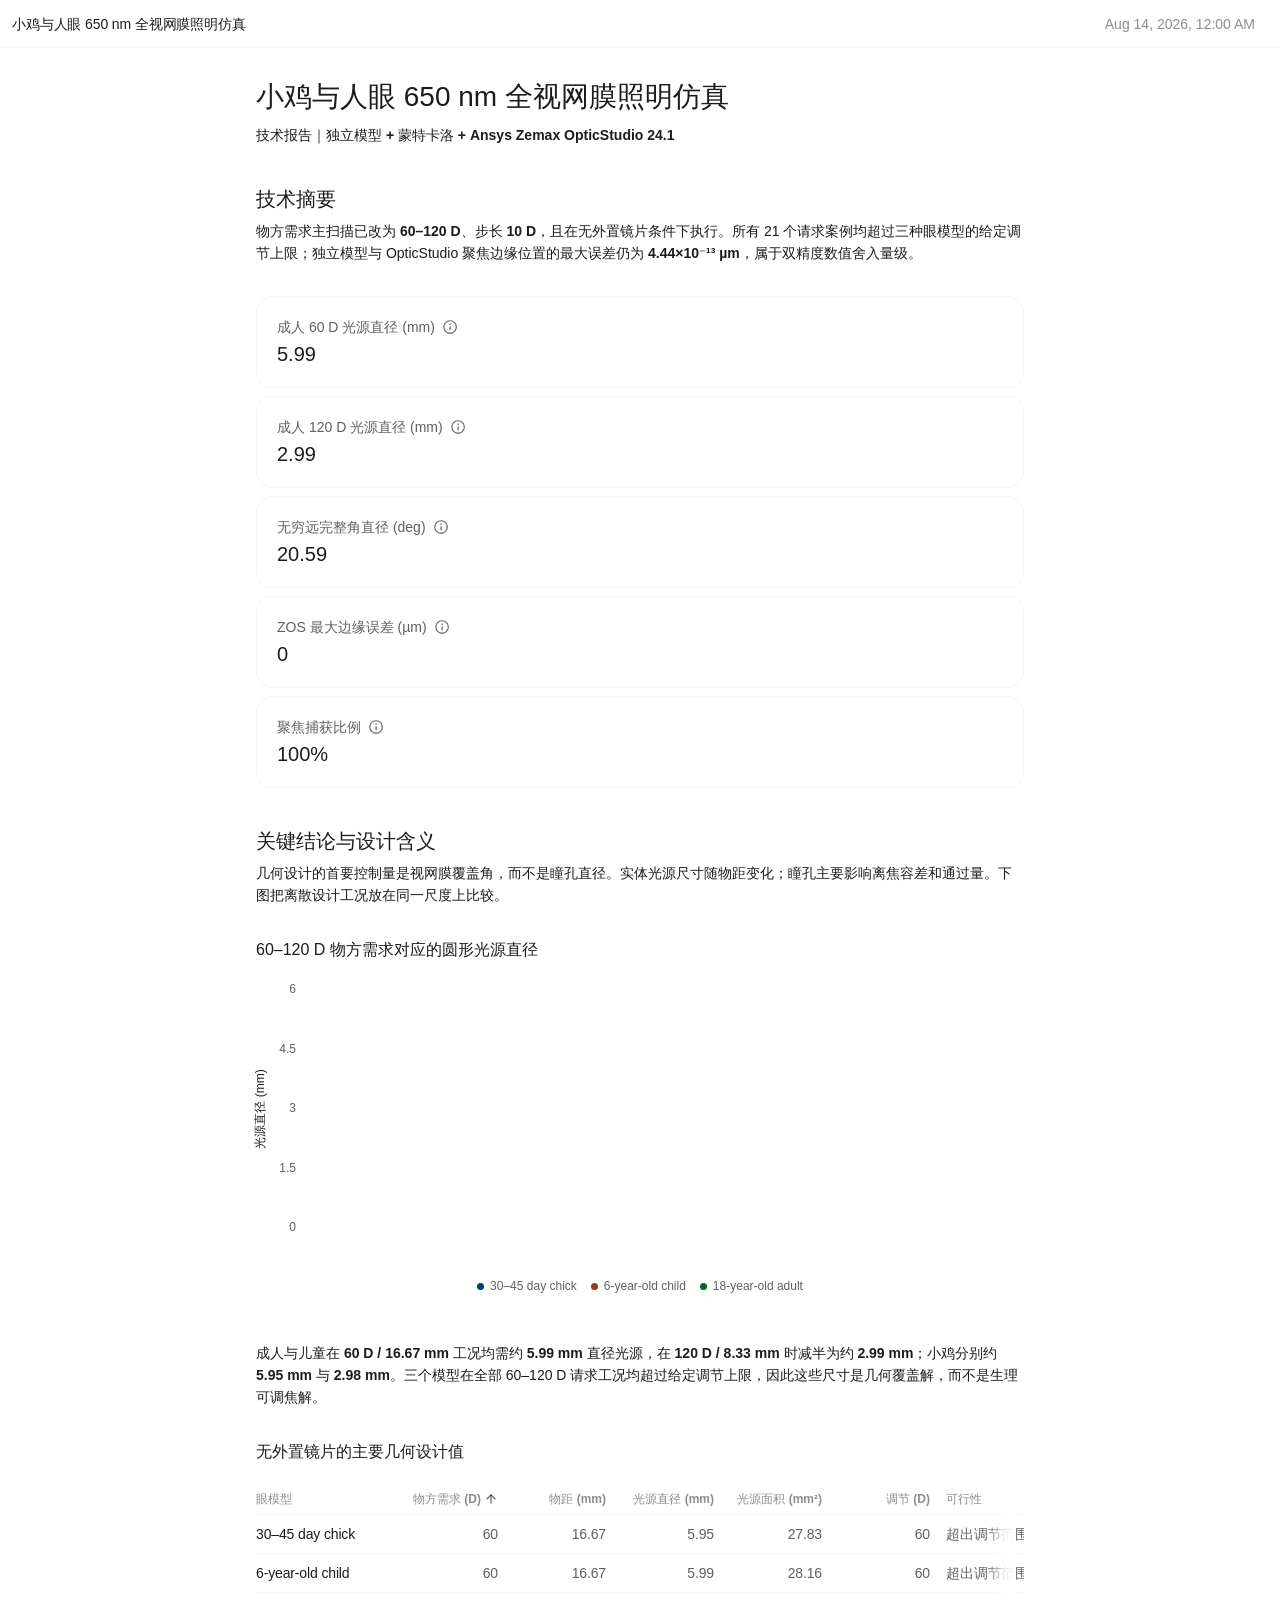
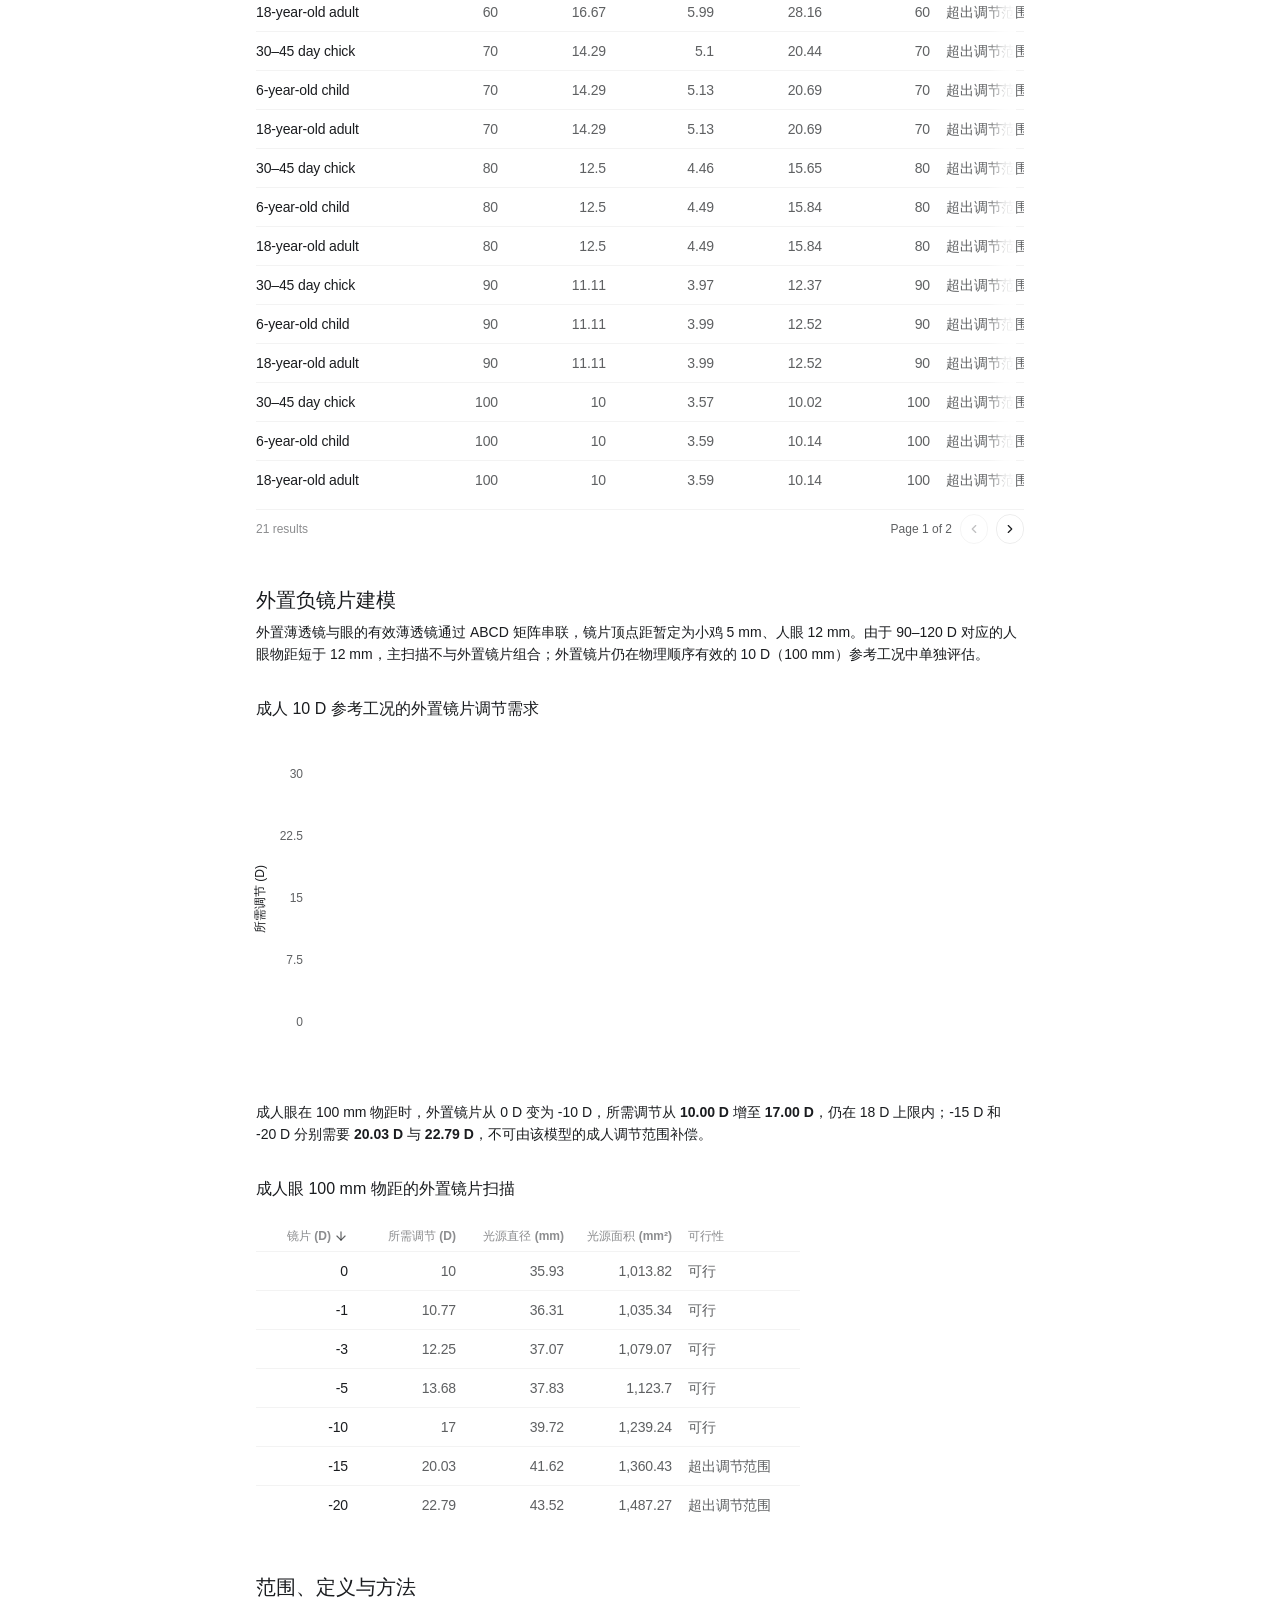
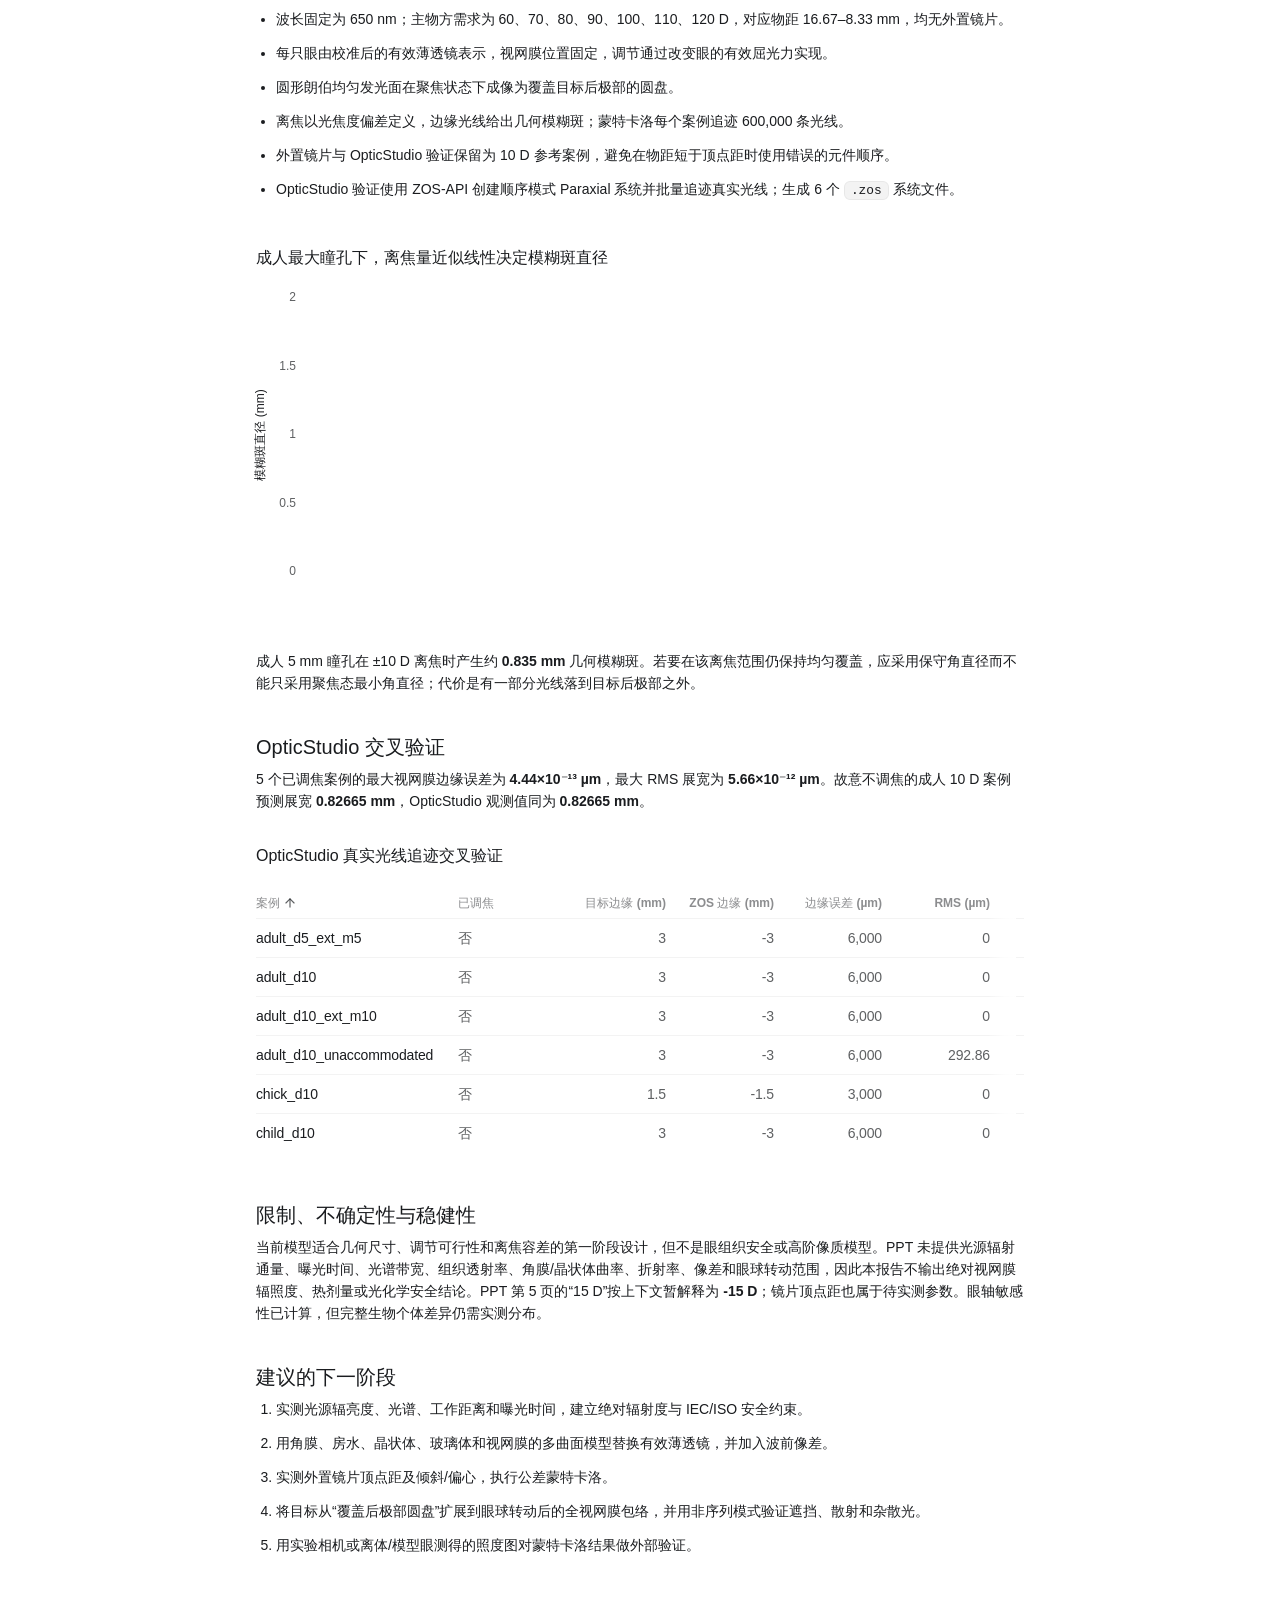
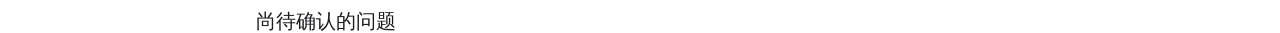
==== commit 672db99b: "Update eye sweep to 60-120 D" ====
--- a/experiments/eye_illumination/report/eye_illumination_report.html
+++ b/experiments/eye_illumination/report/eye_illumination_report.html
@@ -36,70 +36,80 @@
 <body>
 <main id="data-analytics-portable-fallback" class="portable-fallback" data-portable-fallback="true" data-portable-surface="report"><header class="portable-page-header"><div class="portable-page-heading"><p class="portable-surface-label">Data Analytics report</p><h1>小鸡与人眼 650 nm 全视网膜照明仿真</h1><p class="portable-description">独立近轴模型、蒙特卡洛照度评估与 Ansys Zemax OpticStudio ZOS-API 交叉验证技术报告。</p></div><div class="portable-page-meta"><time datetime="2026-08-14T00:00:00Z">Aug 14, 2026, 12:00 AM UTC</time></div></header><div class="portable-block-stack"><div class="portable-block portable-layout-full" data-artifact-block-id="title" data-artifact-block-type="markdown" data-layout="full"><section class="portable-markdown"><p><strong>技术报告｜独立模型 + 蒙特卡洛 + Ansys Zemax OpticStudio 24.1</strong></p></section></div>
 <div class="portable-block portable-layout-full" data-artifact-block-id="summary" data-artifact-block-type="markdown" data-layout="full"><section class="portable-markdown"><h2>技术摘要</h2>
-<p>本研究建立三个有效眼模型，计算圆形均匀光源覆盖指定后极部区域所需的尺寸，并扫描物距、离焦、瞳孔、眼轴和负外置镜片。自动验证状态为 <strong>passed</strong>；独立模型与 OpticStudio 聚焦边缘位置的最大误差为 <strong><span class="portable-source-tooltip portable-source-value" data-portable-source-host="true" tabindex="0" aria-describedby="portable-source-tooltip-1"><span class="portable-source-value-text">4.44</span><span class="portable-source-tooltip-content" id="portable-source-tooltip-1" role="tooltip"><span class="portable-source-tooltip-heading" aria-hidden="true">Source for 4.44</span><strong>Source: 汇总指标 SQL</strong><span class="portable-source-meta">Tables: headline_results, infinity_angular_sweep, validation_summary, monte_carlo_summary</span></span></span>×<span class="portable-source-tooltip portable-source-value" data-portable-source-host="true" tabindex="0" aria-describedby="portable-source-tooltip-2"><span class="portable-source-value-text">10</span><span class="portable-source-tooltip-content" id="portable-source-tooltip-2" role="tooltip"><span class="portable-source-tooltip-heading" aria-hidden="true">Source for 10</span><strong>Source: 汇总指标 SQL</strong><span class="portable-source-meta">Tables: headline_results, infinity_angular_sweep, validation_summary, monte_carlo_summary</span></span></span>⁻¹³ µm</strong>，属于双精度数值舍入量级。</p></section><div class="portable-inline-source portable-source-summary" data-source-id="summary_query"><div class="portable-inline-source-content portable-source-summary-content"><span class="portable-source-tooltip-heading" aria-hidden="true">Source for 技术摘要</span><strong>Source: 汇总指标 SQL</strong><span class="portable-source-meta">Tables: headline_results, infinity_angular_sweep, validation_summary, monte_carlo_summary</span><p class="portable-source-description-data">报告生成器实际执行的 SQLite 查询。</p><pre class="portable-source-query-data" aria-hidden="true"><code>SELECT
-(SELECT source_diameter_mm FROM headline_results WHERE eye_id=&#39;adult_18y&#39; AND source_demand_D=10) AS adult_10D_source_diameter_mm,
+<p>物方需求主扫描已改为 <strong><span class="portable-source-tooltip portable-source-value" data-portable-source-host="true" tabindex="0" aria-describedby="portable-source-tooltip-1"><span class="portable-source-value-text">60</span><span class="portable-source-tooltip-content" id="portable-source-tooltip-1" role="tooltip"><span class="portable-source-tooltip-heading" aria-hidden="true">Source for 60</span><strong>Source: 汇总指标 SQL</strong><span class="portable-source-meta">Tables: headline_results, infinity_angular_sweep, validation_summary, monte_carlo_summary</span></span></span>–<span class="portable-source-tooltip portable-source-value" data-portable-source-host="true" tabindex="0" aria-describedby="portable-source-tooltip-2"><span class="portable-source-value-text">120</span><span class="portable-source-tooltip-content" id="portable-source-tooltip-2" role="tooltip"><span class="portable-source-tooltip-heading" aria-hidden="true">Source for 120</span><strong>Source: 汇总指标 SQL</strong><span class="portable-source-meta">Tables: headline_results, infinity_angular_sweep, validation_summary, monte_carlo_summary</span></span></span> D、步长 <span class="portable-source-tooltip portable-source-value" data-portable-source-host="true" tabindex="0" aria-describedby="portable-source-tooltip-3"><span class="portable-source-value-text">10</span><span class="portable-source-tooltip-content" id="portable-source-tooltip-3" role="tooltip"><span class="portable-source-tooltip-heading" aria-hidden="true">Source for 10</span><strong>Source: 汇总指标 SQL</strong><span class="portable-source-meta">Tables: headline_results, infinity_angular_sweep, validation_summary, monte_carlo_summary</span></span></span> D</strong>，且在无外置镜片条件下执行。所有 <span class="portable-source-tooltip portable-source-value" data-portable-source-host="true" tabindex="0" aria-describedby="portable-source-tooltip-4"><span class="portable-source-value-text">21</span><span class="portable-source-tooltip-content" id="portable-source-tooltip-4" role="tooltip"><span class="portable-source-tooltip-heading" aria-hidden="true">Source for 21</span><strong>Source: 汇总指标 SQL</strong><span class="portable-source-meta">Tables: headline_results, infinity_angular_sweep, validation_summary, monte_carlo_summary</span></span></span> 个请求案例均超过三种眼模型的给定调节上限；独立模型与 OpticStudio 聚焦边缘位置的最大误差仍为 <strong><span class="portable-source-tooltip portable-source-value" data-portable-source-host="true" tabindex="0" aria-describedby="portable-source-tooltip-5"><span class="portable-source-value-text">4.44</span><span class="portable-source-tooltip-content" id="portable-source-tooltip-5" role="tooltip"><span class="portable-source-tooltip-heading" aria-hidden="true">Source for 4.44</span><strong>Source: 汇总指标 SQL</strong><span class="portable-source-meta">Tables: headline_results, infinity_angular_sweep, validation_summary, monte_carlo_summary</span></span></span>×<span class="portable-source-tooltip portable-source-value" data-portable-source-host="true" tabindex="0" aria-describedby="portable-source-tooltip-6"><span class="portable-source-value-text">10</span><span class="portable-source-tooltip-content" id="portable-source-tooltip-6" role="tooltip"><span class="portable-source-tooltip-heading" aria-hidden="true">Source for 10</span><strong>Source: 汇总指标 SQL</strong><span class="portable-source-meta">Tables: headline_results, infinity_angular_sweep, validation_summary, monte_carlo_summary</span></span></span>⁻¹³ µm</strong>，属于双精度数值舍入量级。</p></section><div class="portable-inline-source portable-source-summary" data-source-id="summary_query"><div class="portable-inline-source-content portable-source-summary-content"><span class="portable-source-tooltip-heading" aria-hidden="true">Source for 技术摘要</span><strong>Source: 汇总指标 SQL</strong><span class="portable-source-meta">Tables: headline_results, infinity_angular_sweep, validation_summary, monte_carlo_summary</span><p class="portable-source-description-data">报告生成器实际执行的 SQLite 查询。</p><pre class="portable-source-query-data" aria-hidden="true"><code>SELECT
+(SELECT source_diameter_mm FROM headline_results WHERE eye_id=&#39;adult_18y&#39; AND source_demand_D=60) AS adult_60D_source_diameter_mm,
+(SELECT source_diameter_mm FROM headline_results WHERE eye_id=&#39;adult_18y&#39; AND source_demand_D=120) AS adult_120D_source_diameter_mm,
 (SELECT angular_diameter_deg FROM infinity_angular_sweep WHERE eye_id=&#39;adult_18y&#39; AND source_demand_D=0 AND external_lens_D=0) AS adult_infinity_full_angle_deg,
 (SELECT focused_zos_edge_max_error_um FROM validation_summary) AS zos_max_focused_edge_error_um,
 (SELECT focused_capture_fraction FROM monte_carlo_summary) AS focused_capture_fraction</code></pre></div></div></div>
-<div class="portable-block portable-layout-full" data-artifact-block-id="metrics" data-artifact-block-type="metric-strip" data-layout="full"><section class="portable-metric-grid"><article class="portable-metric-card" data-artifact-id="metric:metrics:geometry" data-artifact-kind="card" data-card-id="geometry"><p class="portable-metric-label">成人 10 D 光源直径 (mm)</p><p class="portable-metric-value"><span class="portable-source-tooltip portable-source-value" data-portable-source-host="true" tabindex="0" aria-describedby="portable-source-tooltip-3"><span class="portable-source-value-text">35.93</span><span class="portable-source-tooltip-content" id="portable-source-tooltip-3" role="tooltip"><span class="portable-source-tooltip-heading" aria-hidden="true">Source for 35.93</span><strong>Source: 汇总指标 SQL</strong><span class="portable-source-meta">Tables: headline_results, infinity_angular_sweep, validation_summary, monte_carlo_summary</span></span></span></p><p class="portable-card-description">成人眼在 10 D（100 mm）物距、无外置镜片时覆盖直径 6 mm 后极部所需的圆形光源直径。</p><div class="portable-inline-source portable-source-summary" data-source-id="summary_query"><div class="portable-inline-source-content portable-source-summary-content"><span class="portable-source-tooltip-heading" aria-hidden="true">Source for 成人 10 D 光源直径 (mm)</span><span class="portable-source-context">成人眼在 10 D（100 mm）物距、无外置镜片时覆盖直径 6 mm 后极部所需的圆形光源直径。</span><strong>Source: 汇总指标 SQL</strong><span class="portable-source-meta">Tables: headline_results, infinity_angular_sweep, validation_summary, monte_carlo_summary</span><p class="portable-source-description-data">报告生成器实际执行的 SQLite 查询。</p><pre class="portable-source-query-data" aria-hidden="true"><code>SELECT
-(SELECT source_diameter_mm FROM headline_results WHERE eye_id=&#39;adult_18y&#39; AND source_demand_D=10) AS adult_10D_source_diameter_mm,
+<div class="portable-block portable-layout-full" data-artifact-block-id="metrics" data-artifact-block-type="metric-strip" data-layout="full"><section class="portable-metric-grid"><article class="portable-metric-card" data-artifact-id="metric:metrics:geometry60" data-artifact-kind="card" data-card-id="geometry60"><p class="portable-metric-label">成人 60 D 光源直径 (mm)</p><p class="portable-metric-value"><span class="portable-source-tooltip portable-source-value" data-portable-source-host="true" tabindex="0" aria-describedby="portable-source-tooltip-7"><span class="portable-source-value-text">5.99</span><span class="portable-source-tooltip-content" id="portable-source-tooltip-7" role="tooltip"><span class="portable-source-tooltip-heading" aria-hidden="true">Source for 5.99</span><strong>Source: 汇总指标 SQL</strong><span class="portable-source-meta">Tables: headline_results, infinity_angular_sweep, validation_summary, monte_carlo_summary</span></span></span></p><p class="portable-card-description">成人眼在 60 D（16.67 mm）物距、无外置镜片时覆盖直径 6 mm 后极部所需的圆形光源直径。</p><div class="portable-inline-source portable-source-summary" data-source-id="summary_query"><div class="portable-inline-source-content portable-source-summary-content"><span class="portable-source-tooltip-heading" aria-hidden="true">Source for 成人 60 D 光源直径 (mm)</span><span class="portable-source-context">成人眼在 60 D（16.67 mm）物距、无外置镜片时覆盖直径 6 mm 后极部所需的圆形光源直径。</span><strong>Source: 汇总指标 SQL</strong><span class="portable-source-meta">Tables: headline_results, infinity_angular_sweep, validation_summary, monte_carlo_summary</span><p class="portable-source-description-data">报告生成器实际执行的 SQLite 查询。</p><pre class="portable-source-query-data" aria-hidden="true"><code>SELECT
+(SELECT source_diameter_mm FROM headline_results WHERE eye_id=&#39;adult_18y&#39; AND source_demand_D=60) AS adult_60D_source_diameter_mm,
+(SELECT source_diameter_mm FROM headline_results WHERE eye_id=&#39;adult_18y&#39; AND source_demand_D=120) AS adult_120D_source_diameter_mm,
 (SELECT angular_diameter_deg FROM infinity_angular_sweep WHERE eye_id=&#39;adult_18y&#39; AND source_demand_D=0 AND external_lens_D=0) AS adult_infinity_full_angle_deg,
 (SELECT focused_zos_edge_max_error_um FROM validation_summary) AS zos_max_focused_edge_error_um,
-(SELECT focused_capture_fraction FROM monte_carlo_summary) AS focused_capture_fraction</code></pre></div></div></article><article class="portable-metric-card" data-artifact-id="metric:metrics:infinity" data-artifact-kind="card" data-card-id="infinity"><p class="portable-metric-label">无穷远完整角直径 (deg)</p><p class="portable-metric-value"><span class="portable-source-tooltip portable-source-value" data-portable-source-host="true" tabindex="0" aria-describedby="portable-source-tooltip-4"><span class="portable-source-value-text">20.59</span><span class="portable-source-tooltip-content" id="portable-source-tooltip-4" role="tooltip"><span class="portable-source-tooltip-heading" aria-hidden="true">Source for 20.59</span><strong>Source: 汇总指标 SQL</strong><span class="portable-source-meta">Tables: headline_results, infinity_angular_sweep, validation_summary, monte_carlo_summary</span></span></span></p><p class="portable-card-description">成人眼无穷远照明覆盖直径 6 mm 后极部所需的完整角直径。</p><div class="portable-inline-source portable-source-summary" data-source-id="summary_query"><div class="portable-inline-source-content portable-source-summary-content"><span class="portable-source-tooltip-heading" aria-hidden="true">Source for 无穷远完整角直径 (deg)</span><span class="portable-source-context">成人眼无穷远照明覆盖直径 6 mm 后极部所需的完整角直径。</span><strong>Source: 汇总指标 SQL</strong><span class="portable-source-meta">Tables: headline_results, infinity_angular_sweep, validation_summary, monte_carlo_summary</span><p class="portable-source-description-data">报告生成器实际执行的 SQLite 查询。</p><pre class="portable-source-query-data" aria-hidden="true"><code>SELECT
-(SELECT source_diameter_mm FROM headline_results WHERE eye_id=&#39;adult_18y&#39; AND source_demand_D=10) AS adult_10D_source_diameter_mm,
+(SELECT focused_capture_fraction FROM monte_carlo_summary) AS focused_capture_fraction</code></pre></div></div></article><article class="portable-metric-card" data-artifact-id="metric:metrics:geometry120" data-artifact-kind="card" data-card-id="geometry120"><p class="portable-metric-label">成人 120 D 光源直径 (mm)</p><p class="portable-metric-value"><span class="portable-source-tooltip portable-source-value" data-portable-source-host="true" tabindex="0" aria-describedby="portable-source-tooltip-8"><span class="portable-source-value-text">2.99</span><span class="portable-source-tooltip-content" id="portable-source-tooltip-8" role="tooltip"><span class="portable-source-tooltip-heading" aria-hidden="true">Source for 2.99</span><strong>Source: 汇总指标 SQL</strong><span class="portable-source-meta">Tables: headline_results, infinity_angular_sweep, validation_summary, monte_carlo_summary</span></span></span></p><p class="portable-card-description">成人眼在 120 D（8.33 mm）物距、无外置镜片时覆盖直径 6 mm 后极部所需的圆形光源直径。</p><div class="portable-inline-source portable-source-summary" data-source-id="summary_query"><div class="portable-inline-source-content portable-source-summary-content"><span class="portable-source-tooltip-heading" aria-hidden="true">Source for 成人 120 D 光源直径 (mm)</span><span class="portable-source-context">成人眼在 120 D（8.33 mm）物距、无外置镜片时覆盖直径 6 mm 后极部所需的圆形光源直径。</span><strong>Source: 汇总指标 SQL</strong><span class="portable-source-meta">Tables: headline_results, infinity_angular_sweep, validation_summary, monte_carlo_summary</span><p class="portable-source-description-data">报告生成器实际执行的 SQLite 查询。</p><pre class="portable-source-query-data" aria-hidden="true"><code>SELECT
+(SELECT source_diameter_mm FROM headline_results WHERE eye_id=&#39;adult_18y&#39; AND source_demand_D=60) AS adult_60D_source_diameter_mm,
+(SELECT source_diameter_mm FROM headline_results WHERE eye_id=&#39;adult_18y&#39; AND source_demand_D=120) AS adult_120D_source_diameter_mm,
 (SELECT angular_diameter_deg FROM infinity_angular_sweep WHERE eye_id=&#39;adult_18y&#39; AND source_demand_D=0 AND external_lens_D=0) AS adult_infinity_full_angle_deg,
 (SELECT focused_zos_edge_max_error_um FROM validation_summary) AS zos_max_focused_edge_error_um,
-(SELECT focused_capture_fraction FROM monte_carlo_summary) AS focused_capture_fraction</code></pre></div></div></article><article class="portable-metric-card" data-artifact-id="metric:metrics:zos_error" data-artifact-kind="card" data-card-id="zos_error"><p class="portable-metric-label">ZOS 最大边缘误差 (µm)</p><p class="portable-metric-value"><span class="portable-source-tooltip portable-source-value" data-portable-source-host="true" tabindex="0" aria-describedby="portable-source-tooltip-5"><span class="portable-source-value-text">0</span><span class="portable-source-tooltip-content" id="portable-source-tooltip-5" role="tooltip"><span class="portable-source-tooltip-heading" aria-hidden="true">Source for 0</span><strong>Source: 汇总指标 SQL</strong><span class="portable-source-meta">Tables: headline_results, infinity_angular_sweep, validation_summary, monte_carlo_summary</span></span></span></p><p class="portable-card-description">聚焦验证案例中独立模型与 OpticStudio 视网膜边缘位置的最大绝对误差。</p><div class="portable-inline-source portable-source-summary" data-source-id="summary_query"><div class="portable-inline-source-content portable-source-summary-content"><span class="portable-source-tooltip-heading" aria-hidden="true">Source for ZOS 最大边缘误差 (µm)</span><span class="portable-source-context">聚焦验证案例中独立模型与 OpticStudio 视网膜边缘位置的最大绝对误差。</span><strong>Source: 汇总指标 SQL</strong><span class="portable-source-meta">Tables: headline_results, infinity_angular_sweep, validation_summary, monte_carlo_summary</span><p class="portable-source-description-data">报告生成器实际执行的 SQLite 查询。</p><pre class="portable-source-query-data" aria-hidden="true"><code>SELECT
-(SELECT source_diameter_mm FROM headline_results WHERE eye_id=&#39;adult_18y&#39; AND source_demand_D=10) AS adult_10D_source_diameter_mm,
+(SELECT focused_capture_fraction FROM monte_carlo_summary) AS focused_capture_fraction</code></pre></div></div></article><article class="portable-metric-card" data-artifact-id="metric:metrics:infinity" data-artifact-kind="card" data-card-id="infinity"><p class="portable-metric-label">无穷远完整角直径 (deg)</p><p class="portable-metric-value"><span class="portable-source-tooltip portable-source-value" data-portable-source-host="true" tabindex="0" aria-describedby="portable-source-tooltip-9"><span class="portable-source-value-text">20.59</span><span class="portable-source-tooltip-content" id="portable-source-tooltip-9" role="tooltip"><span class="portable-source-tooltip-heading" aria-hidden="true">Source for 20.59</span><strong>Source: 汇总指标 SQL</strong><span class="portable-source-meta">Tables: headline_results, infinity_angular_sweep, validation_summary, monte_carlo_summary</span></span></span></p><p class="portable-card-description">成人眼无穷远照明覆盖直径 6 mm 后极部所需的完整角直径。</p><div class="portable-inline-source portable-source-summary" data-source-id="summary_query"><div class="portable-inline-source-content portable-source-summary-content"><span class="portable-source-tooltip-heading" aria-hidden="true">Source for 无穷远完整角直径 (deg)</span><span class="portable-source-context">成人眼无穷远照明覆盖直径 6 mm 后极部所需的完整角直径。</span><strong>Source: 汇总指标 SQL</strong><span class="portable-source-meta">Tables: headline_results, infinity_angular_sweep, validation_summary, monte_carlo_summary</span><p class="portable-source-description-data">报告生成器实际执行的 SQLite 查询。</p><pre class="portable-source-query-data" aria-hidden="true"><code>SELECT
+(SELECT source_diameter_mm FROM headline_results WHERE eye_id=&#39;adult_18y&#39; AND source_demand_D=60) AS adult_60D_source_diameter_mm,
+(SELECT source_diameter_mm FROM headline_results WHERE eye_id=&#39;adult_18y&#39; AND source_demand_D=120) AS adult_120D_source_diameter_mm,
 (SELECT angular_diameter_deg FROM infinity_angular_sweep WHERE eye_id=&#39;adult_18y&#39; AND source_demand_D=0 AND external_lens_D=0) AS adult_infinity_full_angle_deg,
 (SELECT focused_zos_edge_max_error_um FROM validation_summary) AS zos_max_focused_edge_error_um,
-(SELECT focused_capture_fraction FROM monte_carlo_summary) AS focused_capture_fraction</code></pre></div></div></article><article class="portable-metric-card" data-artifact-id="metric:metrics:capture" data-artifact-kind="card" data-card-id="capture"><p class="portable-metric-label">聚焦捕获比例</p><p class="portable-metric-value"><span class="portable-source-tooltip portable-source-value" data-portable-source-host="true" tabindex="0" aria-describedby="portable-source-tooltip-6"><span class="portable-source-value-text">100%</span><span class="portable-source-tooltip-content" id="portable-source-tooltip-6" role="tooltip"><span class="portable-source-tooltip-heading" aria-hidden="true">Source for 100%</span><strong>Source: 汇总指标 SQL</strong><span class="portable-source-meta">Tables: headline_results, infinity_angular_sweep, validation_summary, monte_carlo_summary</span></span></span></p><p class="portable-card-description">成人 10 D 聚焦案例中命中目标后极部区域的蒙特卡洛光线比例。</p><div class="portable-inline-source portable-source-summary" data-source-id="summary_query"><div class="portable-inline-source-content portable-source-summary-content"><span class="portable-source-tooltip-heading" aria-hidden="true">Source for 聚焦捕获比例</span><span class="portable-source-context">成人 10 D 聚焦案例中命中目标后极部区域的蒙特卡洛光线比例。</span><strong>Source: 汇总指标 SQL</strong><span class="portable-source-meta">Tables: headline_results, infinity_angular_sweep, validation_summary, monte_carlo_summary</span><p class="portable-source-description-data">报告生成器实际执行的 SQLite 查询。</p><pre class="portable-source-query-data" aria-hidden="true"><code>SELECT
-(SELECT source_diameter_mm FROM headline_results WHERE eye_id=&#39;adult_18y&#39; AND source_demand_D=10) AS adult_10D_source_diameter_mm,
+(SELECT focused_capture_fraction FROM monte_carlo_summary) AS focused_capture_fraction</code></pre></div></div></article><article class="portable-metric-card" data-artifact-id="metric:metrics:zos_error" data-artifact-kind="card" data-card-id="zos_error"><p class="portable-metric-label">ZOS 最大边缘误差 (µm)</p><p class="portable-metric-value"><span class="portable-source-tooltip portable-source-value" data-portable-source-host="true" tabindex="0" aria-describedby="portable-source-tooltip-10"><span class="portable-source-value-text">0</span><span class="portable-source-tooltip-content" id="portable-source-tooltip-10" role="tooltip"><span class="portable-source-tooltip-heading" aria-hidden="true">Source for 0</span><strong>Source: 汇总指标 SQL</strong><span class="portable-source-meta">Tables: headline_results, infinity_angular_sweep, validation_summary, monte_carlo_summary</span></span></span></p><p class="portable-card-description">聚焦验证案例中独立模型与 OpticStudio 视网膜边缘位置的最大绝对误差。</p><div class="portable-inline-source portable-source-summary" data-source-id="summary_query"><div class="portable-inline-source-content portable-source-summary-content"><span class="portable-source-tooltip-heading" aria-hidden="true">Source for ZOS 最大边缘误差 (µm)</span><span class="portable-source-context">聚焦验证案例中独立模型与 OpticStudio 视网膜边缘位置的最大绝对误差。</span><strong>Source: 汇总指标 SQL</strong><span class="portable-source-meta">Tables: headline_results, infinity_angular_sweep, validation_summary, monte_carlo_summary</span><p class="portable-source-description-data">报告生成器实际执行的 SQLite 查询。</p><pre class="portable-source-query-data" aria-hidden="true"><code>SELECT
+(SELECT source_diameter_mm FROM headline_results WHERE eye_id=&#39;adult_18y&#39; AND source_demand_D=60) AS adult_60D_source_diameter_mm,
+(SELECT source_diameter_mm FROM headline_results WHERE eye_id=&#39;adult_18y&#39; AND source_demand_D=120) AS adult_120D_source_diameter_mm,
+(SELECT angular_diameter_deg FROM infinity_angular_sweep WHERE eye_id=&#39;adult_18y&#39; AND source_demand_D=0 AND external_lens_D=0) AS adult_infinity_full_angle_deg,
+(SELECT focused_zos_edge_max_error_um FROM validation_summary) AS zos_max_focused_edge_error_um,
+(SELECT focused_capture_fraction FROM monte_carlo_summary) AS focused_capture_fraction</code></pre></div></div></article><article class="portable-metric-card" data-artifact-id="metric:metrics:capture" data-artifact-kind="card" data-card-id="capture"><p class="portable-metric-label">聚焦捕获比例</p><p class="portable-metric-value"><span class="portable-source-tooltip portable-source-value" data-portable-source-host="true" tabindex="0" aria-describedby="portable-source-tooltip-11"><span class="portable-source-value-text">100%</span><span class="portable-source-tooltip-content" id="portable-source-tooltip-11" role="tooltip"><span class="portable-source-tooltip-heading" aria-hidden="true">Source for 100%</span><strong>Source: 汇总指标 SQL</strong><span class="portable-source-meta">Tables: headline_results, infinity_angular_sweep, validation_summary, monte_carlo_summary</span></span></span></p><p class="portable-card-description">成人 10 D 聚焦案例中命中目标后极部区域的蒙特卡洛光线比例。</p><div class="portable-inline-source portable-source-summary" data-source-id="summary_query"><div class="portable-inline-source-content portable-source-summary-content"><span class="portable-source-tooltip-heading" aria-hidden="true">Source for 聚焦捕获比例</span><span class="portable-source-context">成人 10 D 聚焦案例中命中目标后极部区域的蒙特卡洛光线比例。</span><strong>Source: 汇总指标 SQL</strong><span class="portable-source-meta">Tables: headline_results, infinity_angular_sweep, validation_summary, monte_carlo_summary</span><p class="portable-source-description-data">报告生成器实际执行的 SQLite 查询。</p><pre class="portable-source-query-data" aria-hidden="true"><code>SELECT
+(SELECT source_diameter_mm FROM headline_results WHERE eye_id=&#39;adult_18y&#39; AND source_demand_D=60) AS adult_60D_source_diameter_mm,
+(SELECT source_diameter_mm FROM headline_results WHERE eye_id=&#39;adult_18y&#39; AND source_demand_D=120) AS adult_120D_source_diameter_mm,
 (SELECT angular_diameter_deg FROM infinity_angular_sweep WHERE eye_id=&#39;adult_18y&#39; AND source_demand_D=0 AND external_lens_D=0) AS adult_infinity_full_angle_deg,
 (SELECT focused_zos_edge_max_error_um FROM validation_summary) AS zos_max_focused_edge_error_um,
 (SELECT focused_capture_fraction FROM monte_carlo_summary) AS focused_capture_fraction</code></pre></div></div></article></section></div>
 <div class="portable-block portable-layout-full" data-artifact-block-id="findings" data-artifact-block-type="markdown" data-layout="full"><section class="portable-markdown"><h2>关键结论与设计含义</h2>
 <p>几何设计的首要控制量是视网膜覆盖角，而不是瞳孔直径。实体光源尺寸随物距变化；瞳孔主要影响离焦容差和通过量。下图把离散设计工况放在同一尺度上比较。</p></section></div>
-<div class="portable-block portable-layout-full" data-artifact-block-id="source_chart" data-artifact-block-type="chart" data-layout="full"><figure class="portable-content-card portable-chart-summary" data-artifact-id="source_diameter" data-artifact-kind="chart" data-chart-id="source_diameter" data-portable-visual-title="物距越近，覆盖后极部所需的实体光源越小" data-portable-source-host="true" tabindex="0" aria-label="物距越近，覆盖后极部所需的实体光源越小" aria-describedby="portable-source-tooltip-7"><figcaption class="portable-visual-header"><strong>物距越近，覆盖后极部所需的实体光源越小</strong></figcaption><div class="portable-inline-source" data-source-id="source_size_query"><div class="portable-inline-source-content portable-source-tooltip-content" id="portable-source-tooltip-7" role="tooltip"><span class="portable-source-tooltip-heading" aria-hidden="true">Source for 物距越近，覆盖后极部所需的实体光源越小</span><strong>Source: 主要光源尺寸 SQL</strong><span class="portable-source-meta">Table: headline_results</span><p class="portable-source-description-data">报告生成器实际执行的 SQLite 查询。</p><pre class="portable-source-query-data" aria-hidden="true"><code>SELECT *, printf(&#39;%g D&#39;, source_demand_D) AS demand_label,
+<div class="portable-block portable-layout-full" data-artifact-block-id="source_chart" data-artifact-block-type="chart" data-layout="full"><figure class="portable-content-card portable-chart-summary" data-artifact-id="source_diameter" data-artifact-kind="chart" data-chart-id="source_diameter" data-portable-visual-title="60–120 D 物方需求对应的圆形光源直径" data-portable-source-host="true" tabindex="0" aria-label="60–120 D 物方需求对应的圆形光源直径" aria-describedby="portable-source-tooltip-12"><figcaption class="portable-visual-header"><strong>60–120 D 物方需求对应的圆形光源直径</strong></figcaption><div class="portable-inline-source" data-source-id="source_size_query"><div class="portable-inline-source-content portable-source-tooltip-content" id="portable-source-tooltip-12" role="tooltip"><span class="portable-source-tooltip-heading" aria-hidden="true">Source for 60–120 D 物方需求对应的圆形光源直径</span><strong>Source: 主要光源尺寸 SQL</strong><span class="portable-source-meta">Table: headline_results</span><p class="portable-source-description-data">报告生成器实际执行的 SQLite 查询。</p><pre class="portable-source-query-data" aria-hidden="true"><code>SELECT *, printf(&#39;%g D&#39;, source_demand_D) AS demand_label,
 CASE WHEN feasible_accommodation THEN &#39;可行&#39; ELSE &#39;超出调节范围&#39; END AS feasibility
-FROM headline_results</code></pre></div></div><div class="portable-table-scroll"><table><caption>物距越近，覆盖后极部所需的实体光源越小 data</caption><thead><tr><th scope="col">物方屈光需求</th><th scope="col" class="portable-table-number">光源直径 (mm)</th><th scope="col">眼模型</th></tr></thead><tbody><tr><td>2 D</td><td class="portable-table-number">178.57</td><td>30–45 day chick</td></tr><tr><td>5 D</td><td class="portable-table-number">71.43</td><td>30–45 day chick</td></tr><tr><td>10 D</td><td class="portable-table-number">35.71</td><td>30–45 day chick</td></tr><tr><td>15 D</td><td class="portable-table-number">23.81</td><td>30–45 day chick</td></tr><tr><td>20 D</td><td class="portable-table-number">17.86</td><td>30–45 day chick</td></tr><tr><td>2 D</td><td class="portable-table-number">179.64</td><td>6-year-old child</td></tr><tr><td>5 D</td><td class="portable-table-number">71.86</td><td>6-year-old child</td></tr><tr><td>10 D</td><td class="portable-table-number">35.93</td><td>6-year-old child</td></tr><tr><td>15 D</td><td class="portable-table-number">23.95</td><td>6-year-old child</td></tr><tr><td>20 D</td><td class="portable-table-number">17.96</td><td>6-year-old child</td></tr><tr><td>2 D</td><td class="portable-table-number">179.64</td><td>18-year-old adult</td></tr><tr><td>5 D</td><td class="portable-table-number">71.86</td><td>18-year-old adult</td></tr><tr><td>10 D</td><td class="portable-table-number">35.93</td><td>18-year-old adult</td></tr><tr><td>15 D</td><td class="portable-table-number">23.95</td><td>18-year-old adult</td></tr><tr><td>20 D</td><td class="portable-table-number">17.96</td><td>18-year-old adult</td></tr></tbody></table></div></figure></div>
-<div class="portable-block portable-layout-full" data-artifact-block-id="source_explain" data-artifact-block-type="markdown" data-layout="full"><section class="portable-markdown"><p>成人与儿童在 <strong>100 mm / <span class="portable-source-tooltip portable-source-value" data-portable-source-host="true" tabindex="0" aria-describedby="portable-source-tooltip-8"><span class="portable-source-value-text">10</span><span class="portable-source-tooltip-content" id="portable-source-tooltip-8" role="tooltip"><span class="portable-source-tooltip-heading" aria-hidden="true">Source for 10</span><strong>Source: 主要光源尺寸 SQL</strong><span class="portable-source-meta">Table: headline_results</span></span></span> D</strong> 工况均需约 <strong>35.93 mm</strong> 直径光源；小鸡需约 <strong>35.71 mm</strong>。小鸡的 <span class="portable-source-tooltip portable-source-value" data-portable-source-host="true" tabindex="0" aria-describedby="portable-source-tooltip-9"><span class="portable-source-value-text">20</span><span class="portable-source-tooltip-content" id="portable-source-tooltip-9" role="tooltip"><span class="portable-source-tooltip-heading" aria-hidden="true">Source for 20</span><strong>Source: 主要光源尺寸 SQL</strong><span class="portable-source-meta">Table: headline_results</span></span></span> D 工况超过 <span class="portable-source-tooltip portable-source-value" data-portable-source-host="true" tabindex="0" aria-describedby="portable-source-tooltip-10"><span class="portable-source-value-text">15.69</span><span class="portable-source-tooltip-content" id="portable-source-tooltip-10" role="tooltip"><span class="portable-source-tooltip-heading" aria-hidden="true">Source for 15.69</span><strong>Source: 主要光源尺寸 SQL</strong><span class="portable-source-meta">Table: headline_results</span></span></span> D 调节上限，成人的 <span class="portable-source-tooltip portable-source-value" data-portable-source-host="true" tabindex="0" aria-describedby="portable-source-tooltip-11"><span class="portable-source-value-text">20</span><span class="portable-source-tooltip-content" id="portable-source-tooltip-11" role="tooltip"><span class="portable-source-tooltip-heading" aria-hidden="true">Source for 20</span><strong>Source: 主要光源尺寸 SQL</strong><span class="portable-source-meta">Table: headline_results</span></span></span> D 工况超过 <span class="portable-source-tooltip portable-source-value" data-portable-source-host="true" tabindex="0" aria-describedby="portable-source-tooltip-12"><span class="portable-source-value-text">18</span><span class="portable-source-tooltip-content" id="portable-source-tooltip-12" role="tooltip"><span class="portable-source-tooltip-heading" aria-hidden="true">Source for 18</span><strong>Source: 主要光源尺寸 SQL</strong><span class="portable-source-meta">Table: headline_results</span></span></span> D 上限，<span class="portable-source-tooltip portable-source-value" data-portable-source-host="true" tabindex="0" aria-describedby="portable-source-tooltip-13"><span class="portable-source-value-text">6</span><span class="portable-source-tooltip-content" id="portable-source-tooltip-13" role="tooltip"><span class="portable-source-tooltip-heading" aria-hidden="true">Source for 6</span><strong>Source: 主要光源尺寸 SQL</strong><span class="portable-source-meta">Table: headline_results</span></span></span> 岁儿童在给定 <span class="portable-source-tooltip portable-source-value" data-portable-source-host="true" tabindex="0" aria-describedby="portable-source-tooltip-14"><span class="portable-source-value-text">22.5</span><span class="portable-source-tooltip-content" id="portable-source-tooltip-14" role="tooltip"><span class="portable-source-tooltip-heading" aria-hidden="true">Source for 22.5</span><strong>Source: 主要光源尺寸 SQL</strong><span class="portable-source-meta">Table: headline_results</span></span></span> D 上限内仍可行。</p></section><div class="portable-inline-source portable-source-summary" data-source-id="source_size_query"><div class="portable-inline-source-content portable-source-summary-content"><span class="portable-source-tooltip-heading" aria-hidden="true">Source for 成人与儿童在 100 mm / 10 D 工况均需约 35.93 mm 直径光源；小鸡需约 35.71 mm。小鸡的 20 D 工况超过 15.69 D 调节上限，成人的 20 D 工况超过 18 D 上限，6 岁儿童在给定 22.5 D 上限内仍可行。</span><strong>Source: 主要光源尺寸 SQL</strong><span class="portable-source-meta">Table: headline_results</span><p class="portable-source-description-data">报告生成器实际执行的 SQLite 查询。</p><pre class="portable-source-query-data" aria-hidden="true"><code>SELECT *, printf(&#39;%g D&#39;, source_demand_D) AS demand_label,
+FROM headline_results</code></pre></div></div><div class="portable-table-scroll"><table><caption>60–120 D 物方需求对应的圆形光源直径 data</caption><thead><tr><th scope="col">物方屈光需求</th><th scope="col" class="portable-table-number">光源直径 (mm)</th><th scope="col">眼模型</th></tr></thead><tbody><tr><td>60 D</td><td class="portable-table-number">5.95</td><td>30–45 day chick</td></tr><tr><td>70 D</td><td class="portable-table-number">5.1</td><td>30–45 day chick</td></tr><tr><td>80 D</td><td class="portable-table-number">4.46</td><td>30–45 day chick</td></tr><tr><td>90 D</td><td class="portable-table-number">3.97</td><td>30–45 day chick</td></tr><tr><td>100 D</td><td class="portable-table-number">3.57</td><td>30–45 day chick</td></tr><tr><td>110 D</td><td class="portable-table-number">3.25</td><td>30–45 day chick</td></tr><tr><td>120 D</td><td class="portable-table-number">2.98</td><td>30–45 day chick</td></tr><tr><td>60 D</td><td class="portable-table-number">5.99</td><td>6-year-old child</td></tr><tr><td>70 D</td><td class="portable-table-number">5.13</td><td>6-year-old child</td></tr><tr><td>80 D</td><td class="portable-table-number">4.49</td><td>6-year-old child</td></tr><tr><td>90 D</td><td class="portable-table-number">3.99</td><td>6-year-old child</td></tr><tr><td>100 D</td><td class="portable-table-number">3.59</td><td>6-year-old child</td></tr><tr><td>110 D</td><td class="portable-table-number">3.27</td><td>6-year-old child</td></tr><tr><td>120 D</td><td class="portable-table-number">2.99</td><td>6-year-old child</td></tr><tr><td>60 D</td><td class="portable-table-number">5.99</td><td>18-year-old adult</td></tr><tr><td>70 D</td><td class="portable-table-number">5.13</td><td>18-year-old adult</td></tr><tr><td>80 D</td><td class="portable-table-number">4.49</td><td>18-year-old adult</td></tr><tr><td>90 D</td><td class="portable-table-number">3.99</td><td>18-year-old adult</td></tr><tr><td>100 D</td><td class="portable-table-number">3.59</td><td>18-year-old adult</td></tr><tr><td>110 D</td><td class="portable-table-number">3.27</td><td>18-year-old adult</td></tr><tr><td>120 D</td><td class="portable-table-number">2.99</td><td>18-year-old adult</td></tr></tbody></table></div></figure></div>
+<div class="portable-block portable-layout-full" data-artifact-block-id="source_explain" data-artifact-block-type="markdown" data-layout="full"><section class="portable-markdown"><p>成人与儿童在 <strong><span class="portable-source-tooltip portable-source-value" data-portable-source-host="true" tabindex="0" aria-describedby="portable-source-tooltip-13"><span class="portable-source-value-text">60</span><span class="portable-source-tooltip-content" id="portable-source-tooltip-13" role="tooltip"><span class="portable-source-tooltip-heading" aria-hidden="true">Source for 60</span><strong>Source: 主要光源尺寸 SQL</strong><span class="portable-source-meta">Table: headline_results</span></span></span> D / 16.67 mm</strong> 工况均需约 <strong>5.99 mm</strong> 直径光源，在 <strong><span class="portable-source-tooltip portable-source-value" data-portable-source-host="true" tabindex="0" aria-describedby="portable-source-tooltip-14"><span class="portable-source-value-text">120</span><span class="portable-source-tooltip-content" id="portable-source-tooltip-14" role="tooltip"><span class="portable-source-tooltip-heading" aria-hidden="true">Source for 120</span><strong>Source: 主要光源尺寸 SQL</strong><span class="portable-source-meta">Table: headline_results</span></span></span> D / 8.33 mm</strong> 时减半为约 <strong>2.99 mm</strong>；小鸡分别约 <strong>5.95 mm</strong> 与 <strong>2.98 mm</strong>。三个模型在全部 <span class="portable-source-tooltip portable-source-value" data-portable-source-host="true" tabindex="0" aria-describedby="portable-source-tooltip-15"><span class="portable-source-value-text">60</span><span class="portable-source-tooltip-content" id="portable-source-tooltip-15" role="tooltip"><span class="portable-source-tooltip-heading" aria-hidden="true">Source for 60</span><strong>Source: 主要光源尺寸 SQL</strong><span class="portable-source-meta">Table: headline_results</span></span></span>–<span class="portable-source-tooltip portable-source-value" data-portable-source-host="true" tabindex="0" aria-describedby="portable-source-tooltip-16"><span class="portable-source-value-text">120</span><span class="portable-source-tooltip-content" id="portable-source-tooltip-16" role="tooltip"><span class="portable-source-tooltip-heading" aria-hidden="true">Source for 120</span><strong>Source: 主要光源尺寸 SQL</strong><span class="portable-source-meta">Table: headline_results</span></span></span> D 请求工况均超过给定调节上限，因此这些尺寸是几何覆盖解，而不是生理可调焦解。</p></section><div class="portable-inline-source portable-source-summary" data-source-id="source_size_query"><div class="portable-inline-source-content portable-source-summary-content"><span class="portable-source-tooltip-heading" aria-hidden="true">Source for 成人与儿童在 60 D / 16.67 mm 工况均需约 5.99 mm 直径光源，在 120 D / 8.33 mm 时减半为约 2.99 mm；小鸡分别约 5.95 mm 与 2.98 mm。三个模型在全部 60–120 D 请求工况均超过给定调节上限，因此这些尺寸是几何覆盖解，而不是生理可调焦解。</span><strong>Source: 主要光源尺寸 SQL</strong><span class="portable-source-meta">Table: headline_results</span><p class="portable-source-description-data">报告生成器实际执行的 SQLite 查询。</p><pre class="portable-source-query-data" aria-hidden="true"><code>SELECT *, printf(&#39;%g D&#39;, source_demand_D) AS demand_label,
 CASE WHEN feasible_accommodation THEN &#39;可行&#39; ELSE &#39;超出调节范围&#39; END AS feasibility
 FROM headline_results</code></pre></div></div></div>
 <div class="portable-block portable-layout-full" data-artifact-block-id="headline_table" data-artifact-block-type="table" data-layout="full"><section class="portable-content-card portable-table-card" data-artifact-id="headline" data-artifact-kind="table" data-table-id="headline" data-portable-visual-title="无外置镜片的主要几何设计值"><header class="portable-visual-header"><h2>无外置镜片的主要几何设计值</h2></header><div class="portable-inline-source portable-source-summary" data-source-id="source_size_query"><div class="portable-inline-source-content portable-source-summary-content"><span class="portable-source-tooltip-heading" aria-hidden="true">Source for 无外置镜片的主要几何设计值</span><strong>Source: 主要光源尺寸 SQL</strong><span class="portable-source-meta">Table: headline_results</span><p class="portable-source-description-data">报告生成器实际执行的 SQLite 查询。</p><pre class="portable-source-query-data" aria-hidden="true"><code>SELECT *, printf(&#39;%g D&#39;, source_demand_D) AS demand_label,
 CASE WHEN feasible_accommodation THEN &#39;可行&#39; ELSE &#39;超出调节范围&#39; END AS feasibility
-FROM headline_results</code></pre></div></div><div class="portable-table-source-region"><div class="portable-table-scroll"><table><caption>无外置镜片的主要几何设计值</caption><thead><tr><th scope="col">眼模型</th><th scope="col" class="portable-table-number">物方需求 (D)</th><th scope="col" class="portable-table-number">物距 (mm)</th><th scope="col" class="portable-table-number">光源直径 (mm)</th><th scope="col" class="portable-table-number">光源面积 (mm²)</th><th scope="col" class="portable-table-number">调节 (D)</th><th scope="col">可行性</th></tr></thead><tbody><tr><td>30–45 day chick</td><td class="portable-table-source-cell portable-table-number"><span class="portable-source-tooltip portable-source-value" data-portable-source-host="true" tabindex="0" aria-describedby="portable-source-tooltip-15"><span class="portable-source-value-text">2</span><span class="portable-source-tooltip-content" id="portable-source-tooltip-15" role="tooltip"><span class="portable-source-tooltip-heading" aria-hidden="true">Source for 2</span><strong>Source: 主要光源尺寸 SQL</strong><span class="portable-source-meta">Table: headline_results</span></span></span></td><td class="portable-table-source-cell portable-table-number"><span class="portable-source-tooltip portable-source-value" data-portable-source-host="true" tabindex="0" aria-describedby="portable-source-tooltip-16"><span class="portable-source-value-text">500</span><span class="portable-source-tooltip-content" id="portable-source-tooltip-16" role="tooltip"><span class="portable-source-tooltip-heading" aria-hidden="true">Source for 500</span><strong>Source: 主要光源尺寸 SQL</strong><span class="portable-source-meta">Table: headline_results</span></span></span></td><td class="portable-table-source-cell portable-table-number"><span class="portable-source-tooltip portable-source-value" data-portable-source-host="true" tabindex="0" aria-describedby="portable-source-tooltip-17"><span class="portable-source-value-text">178.57</span><span class="portable-source-tooltip-content" id="portable-source-tooltip-17" role="tooltip"><span class="portable-source-tooltip-heading" aria-hidden="true">Source for 178.57</span><strong>Source: 主要光源尺寸 SQL</strong><span class="portable-source-meta">Table: headline_results</span></span></span></td><td class="portable-table-source-cell portable-table-number"><span class="portable-source-tooltip portable-source-value" data-portable-source-host="true" tabindex="0" aria-describedby="portable-source-tooltip-18"><span class="portable-source-value-text">25,044.58</span><span class="portable-source-tooltip-content" id="portable-source-tooltip-18" role="tooltip"><span class="portable-source-tooltip-heading" aria-hidden="true">Source for 25,044.58</span><strong>Source: 主要光源尺寸 SQL</strong><span class="portable-source-meta">Table: headline_results</span></span></span></td><td class="portable-table-source-cell portable-table-number"><span class="portable-source-tooltip portable-source-value" data-portable-source-host="true" tabindex="0" aria-describedby="portable-source-tooltip-19"><span class="portable-source-value-text">2</span><span class="portable-source-tooltip-content" id="portable-source-tooltip-19" role="tooltip"><span class="portable-source-tooltip-heading" aria-hidden="true">Source for 2</span><strong>Source: 主要光源尺寸 SQL</strong><span class="portable-source-meta">Table: headline_results</span></span></span></td><td>可行</td></tr><tr><td>6-year-old child</td><td class="portable-table-source-cell portable-table-number"><span class="portable-source-tooltip portable-source-value" data-portable-source-host="true" tabindex="0" aria-describedby="portable-source-tooltip-20"><span class="portable-source-value-text">2</span><span class="portable-source-tooltip-content" id="portable-source-tooltip-20" role="tooltip"><span class="portable-source-tooltip-heading" aria-hidden="true">Source for 2</span><strong>Source: 主要光源尺寸 SQL</strong><span class="portable-source-meta">Table: headline_results</span></span></span></td><td class="portable-table-source-cell portable-table-number"><span class="portable-source-tooltip portable-source-value" data-portable-source-host="true" tabindex="0" aria-describedby="portable-source-tooltip-21"><span class="portable-source-value-text">500</span><span class="portable-source-tooltip-content" id="portable-source-tooltip-21" role="tooltip"><span class="portable-source-tooltip-heading" aria-hidden="true">Source for 500</span><strong>Source: 主要光源尺寸 SQL</strong><span class="portable-source-meta">Table: headline_results</span></span></span></td><td class="portable-table-source-cell portable-table-number"><span class="portable-source-tooltip portable-source-value" data-portable-source-host="true" tabindex="0" aria-describedby="portable-source-tooltip-22"><span class="portable-source-value-text">179.64</span><span class="portable-source-tooltip-content" id="portable-source-tooltip-22" role="tooltip"><span class="portable-source-tooltip-heading" aria-hidden="true">Source for 179.64</span><strong>Source: 主要光源尺寸 SQL</strong><span class="portable-source-meta">Table: headline_results</span></span></span></td><td class="portable-table-source-cell portable-table-number"><span class="portable-source-tooltip portable-source-value" data-portable-source-host="true" tabindex="0" aria-describedby="portable-source-tooltip-23"><span class="portable-source-value-text">25,345.42</span><span class="portable-source-tooltip-content" id="portable-source-tooltip-23" role="tooltip"><span class="portable-source-tooltip-heading" aria-hidden="true">Source for 25,345.42</span><strong>Source: 主要光源尺寸 SQL</strong><span class="portable-source-meta">Table: headline_results</span></span></span></td><td class="portable-table-source-cell portable-table-number"><span class="portable-source-tooltip portable-source-value" data-portable-source-host="true" tabindex="0" aria-describedby="portable-source-tooltip-24"><span class="portable-source-value-text">2</span><span class="portable-source-tooltip-content" id="portable-source-tooltip-24" role="tooltip"><span class="portable-source-tooltip-heading" aria-hidden="true">Source for 2</span><strong>Source: 主要光源尺寸 SQL</strong><span class="portable-source-meta">Table: headline_results</span></span></span></td><td>可行</td></tr><tr><td>18-year-old adult</td><td class="portable-table-source-cell portable-table-number"><span class="portable-source-tooltip portable-source-value" data-portable-source-host="true" tabindex="0" aria-describedby="portable-source-tooltip-25"><span class="portable-source-value-text">2</span><span class="portable-source-tooltip-content" id="portable-source-tooltip-25" role="tooltip"><span class="portable-source-tooltip-heading" aria-hidden="true">Source for 2</span><strong>Source: 主要光源尺寸 SQL</strong><span class="portable-source-meta">Table: headline_results</span></span></span></td><td class="portable-table-source-cell portable-table-number"><span class="portable-source-tooltip portable-source-value" data-portable-source-host="true" tabindex="0" aria-describedby="portable-source-tooltip-26"><span class="portable-source-value-text">500</span><span class="portable-source-tooltip-content" id="portable-source-tooltip-26" role="tooltip"><span class="portable-source-tooltip-heading" aria-hidden="true">Source for 500</span><strong>Source: 主要光源尺寸 SQL</strong><span class="portable-source-meta">Table: headline_results</span></span></span></td><td class="portable-table-source-cell portable-table-number"><span class="portable-source-tooltip portable-source-value" data-portable-source-host="true" tabindex="0" aria-describedby="portable-source-tooltip-27"><span class="portable-source-value-text">179.64</span><span class="portable-source-tooltip-content" id="portable-source-tooltip-27" role="tooltip"><span class="portable-source-tooltip-heading" aria-hidden="true">Source for 179.64</span><strong>Source: 主要光源尺寸 SQL</strong><span class="portable-source-meta">Table: headline_results</span></span></span></td><td class="portable-table-source-cell portable-table-number"><span class="portable-source-tooltip portable-source-value" data-portable-source-host="true" tabindex="0" aria-describedby="portable-source-tooltip-28"><span class="portable-source-value-text">25,345.42</span><span class="portable-source-tooltip-content" id="portable-source-tooltip-28" role="tooltip"><span class="portable-source-tooltip-heading" aria-hidden="true">Source for 25,345.42</span><strong>Source: 主要光源尺寸 SQL</strong><span class="portable-source-meta">Table: headline_results</span></span></span></td><td class="portable-table-source-cell portable-table-number"><span class="portable-source-tooltip portable-source-value" data-portable-source-host="true" tabindex="0" aria-describedby="portable-source-tooltip-29"><span class="portable-source-value-text">2</span><span class="portable-source-tooltip-content" id="portable-source-tooltip-29" role="tooltip"><span class="portable-source-tooltip-heading" aria-hidden="true">Source for 2</span><strong>Source: 主要光源尺寸 SQL</strong><span class="portable-source-meta">Table: headline_results</span></span></span></td><td>可行</td></tr><tr><td>30–45 day chick</td><td class="portable-table-source-cell portable-table-number"><span class="portable-source-tooltip portable-source-value" data-portable-source-host="true" tabindex="0" aria-describedby="portable-source-tooltip-30"><span class="portable-source-value-text">5</span><span class="portable-source-tooltip-content" id="portable-source-tooltip-30" role="tooltip"><span class="portable-source-tooltip-heading" aria-hidden="true">Source for 5</span><strong>Source: 主要光源尺寸 SQL</strong><span class="portable-source-meta">Table: headline_results</span></span></span></td><td class="portable-table-source-cell portable-table-number"><span class="portable-source-tooltip portable-source-value" data-portable-source-host="true" tabindex="0" aria-describedby="portable-source-tooltip-31"><span class="portable-source-value-text">200</span><span class="portable-source-tooltip-content" id="portable-source-tooltip-31" role="tooltip"><span class="portable-source-tooltip-heading" aria-hidden="true">Source for 200</span><strong>Source: 主要光源尺寸 SQL</strong><span class="portable-source-meta">Table: headline_results</span></span></span></td><td class="portable-table-source-cell portable-table-number"><span class="portable-source-tooltip portable-source-value" data-portable-source-host="true" tabindex="0" aria-describedby="portable-source-tooltip-32"><span class="portable-source-value-text">71.43</span><span class="portable-source-tooltip-content" id="portable-source-tooltip-32" role="tooltip"><span class="portable-source-tooltip-heading" aria-hidden="true">Source for 71.43</span><strong>Source: 主要光源尺寸 SQL</strong><span class="portable-source-meta">Table: headline_results</span></span></span></td><td class="portable-table-source-cell portable-table-number"><span class="portable-source-tooltip portable-source-value" data-portable-source-host="true" tabindex="0" aria-describedby="portable-source-tooltip-33"><span class="portable-source-value-text">4,007.13</span><span class="portable-source-tooltip-content" id="portable-source-tooltip-33" role="tooltip"><span class="portable-source-tooltip-heading" aria-hidden="true">Source for 4,007.13</span><strong>Source: 主要光源尺寸 SQL</strong><span class="portable-source-meta">Table: headline_results</span></span></span></td><td class="portable-table-source-cell portable-table-number"><span class="portable-source-tooltip portable-source-value" data-portable-source-host="true" tabindex="0" aria-describedby="portable-source-tooltip-34"><span class="portable-source-value-text">5</span><span class="portable-source-tooltip-content" id="portable-source-tooltip-34" role="tooltip"><span class="portable-source-tooltip-heading" aria-hidden="true">Source for 5</span><strong>Source: 主要光源尺寸 SQL</strong><span class="portable-source-meta">Table: headline_results</span></span></span></td><td>可行</td></tr><tr><td>6-year-old child</td><td class="portable-table-source-cell portable-table-number"><span class="portable-source-tooltip portable-source-value" data-portable-source-host="true" tabindex="0" aria-describedby="portable-source-tooltip-35"><span class="portable-source-value-text">5</span><span class="portable-source-tooltip-content" id="portable-source-tooltip-35" role="tooltip"><span class="portable-source-tooltip-heading" aria-hidden="true">Source for 5</span><strong>Source: 主要光源尺寸 SQL</strong><span class="portable-source-meta">Table: headline_results</span></span></span></td><td class="portable-table-source-cell portable-table-number"><span class="portable-source-tooltip portable-source-value" data-portable-source-host="true" tabindex="0" aria-describedby="portable-source-tooltip-36"><span class="portable-source-value-text">200</span><span class="portable-source-tooltip-content" id="portable-source-tooltip-36" role="tooltip"><span class="portable-source-tooltip-heading" aria-hidden="true">Source for 200</span><strong>Source: 主要光源尺寸 SQL</strong><span class="portable-source-meta">Table: headline_results</span></span></span></td><td class="portable-table-source-cell portable-table-number"><span class="portable-source-tooltip portable-source-value" data-portable-source-host="true" tabindex="0" aria-describedby="portable-source-tooltip-37"><span class="portable-source-value-text">71.86</span><span class="portable-source-tooltip-content" id="portable-source-tooltip-37" role="tooltip"><span class="portable-source-tooltip-heading" aria-hidden="true">Source for 71.86</span><strong>Source: 主要光源尺寸 SQL</strong><span class="portable-source-meta">Table: headline_results</span></span></span></td><td class="portable-table-source-cell portable-table-number"><span class="portable-source-tooltip portable-source-value" data-portable-source-host="true" tabindex="0" aria-describedby="portable-source-tooltip-38"><span class="portable-source-value-text">4,055.27</span><span class="portable-source-tooltip-content" id="portable-source-tooltip-38" role="tooltip"><span class="portable-source-tooltip-heading" aria-hidden="true">Source for 4,055.27</span><strong>Source: 主要光源尺寸 SQL</strong><span class="portable-source-meta">Table: headline_results</span></span></span></td><td class="portable-table-source-cell portable-table-number"><span class="portable-source-tooltip portable-source-value" data-portable-source-host="true" tabindex="0" aria-describedby="portable-source-tooltip-39"><span class="portable-source-value-text">5</span><span class="portable-source-tooltip-content" id="portable-source-tooltip-39" role="tooltip"><span class="portable-source-tooltip-heading" aria-hidden="true">Source for 5</span><strong>Source: 主要光源尺寸 SQL</strong><span class="portable-source-meta">Table: headline_results</span></span></span></td><td>可行</td></tr><tr><td>18-year-old adult</td><td class="portable-table-source-cell portable-table-number"><span class="portable-source-tooltip portable-source-value" data-portable-source-host="true" tabindex="0" aria-describedby="portable-source-tooltip-40"><span class="portable-source-value-text">5</span><span class="portable-source-tooltip-content" id="portable-source-tooltip-40" role="tooltip"><span class="portable-source-tooltip-heading" aria-hidden="true">Source for 5</span><strong>Source: 主要光源尺寸 SQL</strong><span class="portable-source-meta">Table: headline_results</span></span></span></td><td class="portable-table-source-cell portable-table-number"><span class="portable-source-tooltip portable-source-value" data-portable-source-host="true" tabindex="0" aria-describedby="portable-source-tooltip-41"><span class="portable-source-value-text">200</span><span class="portable-source-tooltip-content" id="portable-source-tooltip-41" role="tooltip"><span class="portable-source-tooltip-heading" aria-hidden="true">Source for 200</span><strong>Source: 主要光源尺寸 SQL</strong><span class="portable-source-meta">Table: headline_results</span></span></span></td><td class="portable-table-source-cell portable-table-number"><span class="portable-source-tooltip portable-source-value" data-portable-source-host="true" tabindex="0" aria-describedby="portable-source-tooltip-42"><span class="portable-source-value-text">71.86</span><span class="portable-source-tooltip-content" id="portable-source-tooltip-42" role="tooltip"><span class="portable-source-tooltip-heading" aria-hidden="true">Source for 71.86</span><strong>Source: 主要光源尺寸 SQL</strong><span class="portable-source-meta">Table: headline_results</span></span></span></td><td class="portable-table-source-cell portable-table-number"><span class="portable-source-tooltip portable-source-value" data-portable-source-host="true" tabindex="0" aria-describedby="portable-source-tooltip-43"><span class="portable-source-value-text">4,055.27</span><span class="portable-source-tooltip-content" id="portable-source-tooltip-43" role="tooltip"><span class="portable-source-tooltip-heading" aria-hidden="true">Source for 4,055.27</span><strong>Source: 主要光源尺寸 SQL</strong><span class="portable-source-meta">Table: headline_results</span></span></span></td><td class="portable-table-source-cell portable-table-number"><span class="portable-source-tooltip portable-source-value" data-portable-source-host="true" tabindex="0" aria-describedby="portable-source-tooltip-44"><span class="portable-source-value-text">5</span><span class="portable-source-tooltip-content" id="portable-source-tooltip-44" role="tooltip"><span class="portable-source-tooltip-heading" aria-hidden="true">Source for 5</span><strong>Source: 主要光源尺寸 SQL</strong><span class="portable-source-meta">Table: headline_results</span></span></span></td><td>可行</td></tr><tr><td>30–45 day chick</td><td class="portable-table-source-cell portable-table-number"><span class="portable-source-tooltip portable-source-value" data-portable-source-host="true" tabindex="0" aria-describedby="portable-source-tooltip-45"><span class="portable-source-value-text">10</span><span class="portable-source-tooltip-content" id="portable-source-tooltip-45" role="tooltip"><span class="portable-source-tooltip-heading" aria-hidden="true">Source for 10</span><strong>Source: 主要光源尺寸 SQL</strong><span class="portable-source-meta">Table: headline_results</span></span></span></td><td class="portable-table-source-cell portable-table-number"><span class="portable-source-tooltip portable-source-value" data-portable-source-host="true" tabindex="0" aria-describedby="portable-source-tooltip-46"><span class="portable-source-value-text">100</span><span class="portable-source-tooltip-content" id="portable-source-tooltip-46" role="tooltip"><span class="portable-source-tooltip-heading" aria-hidden="true">Source for 100</span><strong>Source: 主要光源尺寸 SQL</strong><span class="portable-source-meta">Table: headline_results</span></span></span></td><td class="portable-table-source-cell portable-table-number"><span class="portable-source-tooltip portable-source-value" data-portable-source-host="true" tabindex="0" aria-describedby="portable-source-tooltip-47"><span class="portable-source-value-text">35.71</span><span class="portable-source-tooltip-content" id="portable-source-tooltip-47" role="tooltip"><span class="portable-source-tooltip-heading" aria-hidden="true">Source for 35.71</span><strong>Source: 主要光源尺寸 SQL</strong><span class="portable-source-meta">Table: headline_results</span></span></span></td><td class="portable-table-source-cell portable-table-number"><span class="portable-source-tooltip portable-source-value" data-portable-source-host="true" tabindex="0" aria-describedby="portable-source-tooltip-48"><span class="portable-source-value-text">1,001.78</span><span class="portable-source-tooltip-content" id="portable-source-tooltip-48" role="tooltip"><span class="portable-source-tooltip-heading" aria-hidden="true">Source for 1,001.78</span><strong>Source: 主要光源尺寸 SQL</strong><span class="portable-source-meta">Table: headline_results</span></span></span></td><td class="portable-table-source-cell portable-table-number"><span class="portable-source-tooltip portable-source-value" data-portable-source-host="true" tabindex="0" aria-describedby="portable-source-tooltip-49"><span class="portable-source-value-text">10</span><span class="portable-source-tooltip-content" id="portable-source-tooltip-49" role="tooltip"><span class="portable-source-tooltip-heading" aria-hidden="true">Source for 10</span><strong>Source: 主要光源尺寸 SQL</strong><span class="portable-source-meta">Table: headline_results</span></span></span></td><td>可行</td></tr><tr><td>6-year-old child</td><td class="portable-table-source-cell portable-table-number"><span class="portable-source-tooltip portable-source-value" data-portable-source-host="true" tabindex="0" aria-describedby="portable-source-tooltip-50"><span class="portable-source-value-text">10</span><span class="portable-source-tooltip-content" id="portable-source-tooltip-50" role="tooltip"><span class="portable-source-tooltip-heading" aria-hidden="true">Source for 10</span><strong>Source: 主要光源尺寸 SQL</strong><span class="portable-source-meta">Table: headline_results</span></span></span></td><td class="portable-table-source-cell portable-table-number"><span class="portable-source-tooltip portable-source-value" data-portable-source-host="true" tabindex="0" aria-describedby="portable-source-tooltip-51"><span class="portable-source-value-text">100</span><span class="portable-source-tooltip-content" id="portable-source-tooltip-51" role="tooltip"><span class="portable-source-tooltip-heading" aria-hidden="true">Source for 100</span><strong>Source: 主要光源尺寸 SQL</strong><span class="portable-source-meta">Table: headline_results</span></span></span></td><td class="portable-table-source-cell portable-table-number"><span class="portable-source-tooltip portable-source-value" data-portable-source-host="true" tabindex="0" aria-describedby="portable-source-tooltip-52"><span class="portable-source-value-text">35.93</span><span class="portable-source-tooltip-content" id="portable-source-tooltip-52" role="tooltip"><span class="portable-source-tooltip-heading" aria-hidden="true">Source for 35.93</span><strong>Source: 主要光源尺寸 SQL</strong><span class="portable-source-meta">Table: headline_results</span></span></span></td><td class="portable-table-source-cell portable-table-number"><span class="portable-source-tooltip portable-source-value" data-portable-source-host="true" tabindex="0" aria-describedby="portable-source-tooltip-53"><span class="portable-source-value-text">1,013.82</span><span class="portable-source-tooltip-content" id="portable-source-tooltip-53" role="tooltip"><span class="portable-source-tooltip-heading" aria-hidden="true">Source for 1,013.82</span><strong>Source: 主要光源尺寸 SQL</strong><span class="portable-source-meta">Table: headline_results</span></span></span></td><td class="portable-table-source-cell portable-table-number"><span class="portable-source-tooltip portable-source-value" data-portable-source-host="true" tabindex="0" aria-describedby="portable-source-tooltip-54"><span class="portable-source-value-text">10</span><span class="portable-source-tooltip-content" id="portable-source-tooltip-54" role="tooltip"><span class="portable-source-tooltip-heading" aria-hidden="true">Source for 10</span><strong>Source: 主要光源尺寸 SQL</strong><span class="portable-source-meta">Table: headline_results</span></span></span></td><td>可行</td></tr><tr><td>18-year-old adult</td><td class="portable-table-source-cell portable-table-number"><span class="portable-source-tooltip portable-source-value" data-portable-source-host="true" tabindex="0" aria-describedby="portable-source-tooltip-55"><span class="portable-source-value-text">10</span><span class="portable-source-tooltip-content" id="portable-source-tooltip-55" role="tooltip"><span class="portable-source-tooltip-heading" aria-hidden="true">Source for 10</span><strong>Source: 主要光源尺寸 SQL</strong><span class="portable-source-meta">Table: headline_results</span></span></span></td><td class="portable-table-source-cell portable-table-number"><span class="portable-source-tooltip portable-source-value" data-portable-source-host="true" tabindex="0" aria-describedby="portable-source-tooltip-56"><span class="portable-source-value-text">100</span><span class="portable-source-tooltip-content" id="portable-source-tooltip-56" role="tooltip"><span class="portable-source-tooltip-heading" aria-hidden="true">Source for 100</span><strong>Source: 主要光源尺寸 SQL</strong><span class="portable-source-meta">Table: headline_results</span></span></span></td><td class="portable-table-source-cell portable-table-number"><span class="portable-source-tooltip portable-source-value" data-portable-source-host="true" tabindex="0" aria-describedby="portable-source-tooltip-57"><span class="portable-source-value-text">35.93</span><span class="portable-source-tooltip-content" id="portable-source-tooltip-57" role="tooltip"><span class="portable-source-tooltip-heading" aria-hidden="true">Source for 35.93</span><strong>Source: 主要光源尺寸 SQL</strong><span class="portable-source-meta">Table: headline_results</span></span></span></td><td class="portable-table-source-cell portable-table-number"><span class="portable-source-tooltip portable-source-value" data-portable-source-host="true" tabindex="0" aria-describedby="portable-source-tooltip-58"><span class="portable-source-value-text">1,013.82</span><span class="portable-source-tooltip-content" id="portable-source-tooltip-58" role="tooltip"><span class="portable-source-tooltip-heading" aria-hidden="true">Source for 1,013.82</span><strong>Source: 主要光源尺寸 SQL</strong><span class="portable-source-meta">Table: headline_results</span></span></span></td><td class="portable-table-source-cell portable-table-number"><span class="portable-source-tooltip portable-source-value" data-portable-source-host="true" tabindex="0" aria-describedby="portable-source-tooltip-59"><span class="portable-source-value-text">10</span><span class="portable-source-tooltip-content" id="portable-source-tooltip-59" role="tooltip"><span class="portable-source-tooltip-heading" aria-hidden="true">Source for 10</span><strong>Source: 主要光源尺寸 SQL</strong><span class="portable-source-meta">Table: headline_results</span></span></span></td><td>可行</td></tr><tr><td>30–45 day chick</td><td class="portable-table-source-cell portable-table-number"><span class="portable-source-tooltip portable-source-value" data-portable-source-host="true" tabindex="0" aria-describedby="portable-source-tooltip-60"><span class="portable-source-value-text">15</span><span class="portable-source-tooltip-content" id="portable-source-tooltip-60" role="tooltip"><span class="portable-source-tooltip-heading" aria-hidden="true">Source for 15</span><strong>Source: 主要光源尺寸 SQL</strong><span class="portable-source-meta">Table: headline_results</span></span></span></td><td class="portable-table-source-cell portable-table-number"><span class="portable-source-tooltip portable-source-value" data-portable-source-host="true" tabindex="0" aria-describedby="portable-source-tooltip-61"><span class="portable-source-value-text">66.67</span><span class="portable-source-tooltip-content" id="portable-source-tooltip-61" role="tooltip"><span class="portable-source-tooltip-heading" aria-hidden="true">Source for 66.67</span><strong>Source: 主要光源尺寸 SQL</strong><span class="portable-source-meta">Table: headline_results</span></span></span></td><td class="portable-table-source-cell portable-table-number"><span class="portable-source-tooltip portable-source-value" data-portable-source-host="true" tabindex="0" aria-describedby="portable-source-tooltip-62"><span class="portable-source-value-text">23.81</span><span class="portable-source-tooltip-content" id="portable-source-tooltip-62" role="tooltip"><span class="portable-source-tooltip-heading" aria-hidden="true">Source for 23.81</span><strong>Source: 主要光源尺寸 SQL</strong><span class="portable-source-meta">Table: headline_results</span></span></span></td><td class="portable-table-source-cell portable-table-number"><span class="portable-source-tooltip portable-source-value" data-portable-source-host="true" tabindex="0" aria-describedby="portable-source-tooltip-63"><span class="portable-source-value-text">445.24</span><span class="portable-source-tooltip-content" id="portable-source-tooltip-63" role="tooltip"><span class="portable-source-tooltip-heading" aria-hidden="true">Source for 445.24</span><strong>Source: 主要光源尺寸 SQL</strong><span class="portable-source-meta">Table: headline_results</span></span></span></td><td class="portable-table-source-cell portable-table-number"><span class="portable-source-tooltip portable-source-value" data-portable-source-host="true" tabindex="0" aria-describedby="portable-source-tooltip-64"><span class="portable-source-value-text">15</span><span class="portable-source-tooltip-content" id="portable-source-tooltip-64" role="tooltip"><span class="portable-source-tooltip-heading" aria-hidden="true">Source for 15</span><strong>Source: 主要光源尺寸 SQL</strong><span class="portable-source-meta">Table: headline_results</span></span></span></td><td>可行</td></tr><tr><td>6-year-old child</td><td class="portable-table-source-cell portable-table-number"><span class="portable-source-tooltip portable-source-value" data-portable-source-host="true" tabindex="0" aria-describedby="portable-source-tooltip-65"><span class="portable-source-value-text">15</span><span class="portable-source-tooltip-content" id="portable-source-tooltip-65" role="tooltip"><span class="portable-source-tooltip-heading" aria-hidden="true">Source for 15</span><strong>Source: 主要光源尺寸 SQL</strong><span class="portable-source-meta">Table: headline_results</span></span></span></td><td class="portable-table-source-cell portable-table-number"><span class="portable-source-tooltip portable-source-value" data-portable-source-host="true" tabindex="0" aria-describedby="portable-source-tooltip-66"><span class="portable-source-value-text">66.67</span><span class="portable-source-tooltip-content" id="portable-source-tooltip-66" role="tooltip"><span class="portable-source-tooltip-heading" aria-hidden="true">Source for 66.67</span><strong>Source: 主要光源尺寸 SQL</strong><span class="portable-source-meta">Table: headline_results</span></span></span></td><td class="portable-table-source-cell portable-table-number"><span class="portable-source-tooltip portable-source-value" data-portable-source-host="true" tabindex="0" aria-describedby="portable-source-tooltip-67"><span class="portable-source-value-text">23.95</span><span class="portable-source-tooltip-content" id="portable-source-tooltip-67" role="tooltip"><span class="portable-source-tooltip-heading" aria-hidden="true">Source for 23.95</span><strong>Source: 主要光源尺寸 SQL</strong><span class="portable-source-meta">Table: headline_results</span></span></span></td><td class="portable-table-source-cell portable-table-number"><span class="portable-source-tooltip portable-source-value" data-portable-source-host="true" tabindex="0" aria-describedby="portable-source-tooltip-68"><span class="portable-source-value-text">450.59</span><span class="portable-source-tooltip-content" id="portable-source-tooltip-68" role="tooltip"><span class="portable-source-tooltip-heading" aria-hidden="true">Source for 450.59</span><strong>Source: 主要光源尺寸 SQL</strong><span class="portable-source-meta">Table: headline_results</span></span></span></td><td class="portable-table-source-cell portable-table-number"><span class="portable-source-tooltip portable-source-value" data-portable-source-host="true" tabindex="0" aria-describedby="portable-source-tooltip-69"><span class="portable-source-value-text">15</span><span class="portable-source-tooltip-content" id="portable-source-tooltip-69" role="tooltip"><span class="portable-source-tooltip-heading" aria-hidden="true">Source for 15</span><strong>Source: 主要光源尺寸 SQL</strong><span class="portable-source-meta">Table: headline_results</span></span></span></td><td>可行</td></tr><tr><td>18-year-old adult</td><td class="portable-table-source-cell portable-table-number"><span class="portable-source-tooltip portable-source-value" data-portable-source-host="true" tabindex="0" aria-describedby="portable-source-tooltip-70"><span class="portable-source-value-text">15</span><span class="portable-source-tooltip-content" id="portable-source-tooltip-70" role="tooltip"><span class="portable-source-tooltip-heading" aria-hidden="true">Source for 15</span><strong>Source: 主要光源尺寸 SQL</strong><span class="portable-source-meta">Table: headline_results</span></span></span></td><td class="portable-table-source-cell portable-table-number"><span class="portable-source-tooltip portable-source-value" data-portable-source-host="true" tabindex="0" aria-describedby="portable-source-tooltip-71"><span class="portable-source-value-text">66.67</span><span class="portable-source-tooltip-content" id="portable-source-tooltip-71" role="tooltip"><span class="portable-source-tooltip-heading" aria-hidden="true">Source for 66.67</span><strong>Source: 主要光源尺寸 SQL</strong><span class="portable-source-meta">Table: headline_results</span></span></span></td><td class="portable-table-source-cell portable-table-number"><span class="portable-source-tooltip portable-source-value" data-portable-source-host="true" tabindex="0" aria-describedby="portable-source-tooltip-72"><span class="portable-source-value-text">23.95</span><span class="portable-source-tooltip-content" id="portable-source-tooltip-72" role="tooltip"><span class="portable-source-tooltip-heading" aria-hidden="true">Source for 23.95</span><strong>Source: 主要光源尺寸 SQL</strong><span class="portable-source-meta">Table: headline_results</span></span></span></td><td class="portable-table-source-cell portable-table-number"><span class="portable-source-tooltip portable-source-value" data-portable-source-host="true" tabindex="0" aria-describedby="portable-source-tooltip-73"><span class="portable-source-value-text">450.59</span><span class="portable-source-tooltip-content" id="portable-source-tooltip-73" role="tooltip"><span class="portable-source-tooltip-heading" aria-hidden="true">Source for 450.59</span><strong>Source: 主要光源尺寸 SQL</strong><span class="portable-source-meta">Table: headline_results</span></span></span></td><td class="portable-table-source-cell portable-table-number"><span class="portable-source-tooltip portable-source-value" data-portable-source-host="true" tabindex="0" aria-describedby="portable-source-tooltip-74"><span class="portable-source-value-text">15</span><span class="portable-source-tooltip-content" id="portable-source-tooltip-74" role="tooltip"><span class="portable-source-tooltip-heading" aria-hidden="true">Source for 15</span><strong>Source: 主要光源尺寸 SQL</strong><span class="portable-source-meta">Table: headline_results</span></span></span></td><td>可行</td></tr><tr><td>30–45 day chick</td><td class="portable-table-source-cell portable-table-number"><span class="portable-source-tooltip portable-source-value" data-portable-source-host="true" tabindex="0" aria-describedby="portable-source-tooltip-75"><span class="portable-source-value-text">20</span><span class="portable-source-tooltip-content" id="portable-source-tooltip-75" role="tooltip"><span class="portable-source-tooltip-heading" aria-hidden="true">Source for 20</span><strong>Source: 主要光源尺寸 SQL</strong><span class="portable-source-meta">Table: headline_results</span></span></span></td><td class="portable-table-source-cell portable-table-number"><span class="portable-source-tooltip portable-source-value" data-portable-source-host="true" tabindex="0" aria-describedby="portable-source-tooltip-76"><span class="portable-source-value-text">50</span><span class="portable-source-tooltip-content" id="portable-source-tooltip-76" role="tooltip"><span class="portable-source-tooltip-heading" aria-hidden="true">Source for 50</span><strong>Source: 主要光源尺寸 SQL</strong><span class="portable-source-meta">Table: headline_results</span></span></span></td><td class="portable-table-source-cell portable-table-number"><span class="portable-source-tooltip portable-source-value" data-portable-source-host="true" tabindex="0" aria-describedby="portable-source-tooltip-77"><span class="portable-source-value-text">17.86</span><span class="portable-source-tooltip-content" id="portable-source-tooltip-77" role="tooltip"><span class="portable-source-tooltip-heading" aria-hidden="true">Source for 17.86</span><strong>Source: 主要光源尺寸 SQL</strong><span class="portable-source-meta">Table: headline_results</span></span></span></td><td class="portable-table-source-cell portable-table-number"><span class="portable-source-tooltip portable-source-value" data-portable-source-host="true" tabindex="0" aria-describedby="portable-source-tooltip-78"><span class="portable-source-value-text">250.45</span><span class="portable-source-tooltip-content" id="portable-source-tooltip-78" role="tooltip"><span class="portable-source-tooltip-heading" aria-hidden="true">Source for 250.45</span><strong>Source: 主要光源尺寸 SQL</strong><span class="portable-source-meta">Table: headline_results</span></span></span></td><td class="portable-table-source-cell portable-table-number"><span class="portable-source-tooltip portable-source-value" data-portable-source-host="true" tabindex="0" aria-describedby="portable-source-tooltip-79"><span class="portable-source-value-text">20</span><span class="portable-source-tooltip-content" id="portable-source-tooltip-79" role="tooltip"><span class="portable-source-tooltip-heading" aria-hidden="true">Source for 20</span><strong>Source: 主要光源尺寸 SQL</strong><span class="portable-source-meta">Table: headline_results</span></span></span></td><td>超出调节范围</td></tr><tr><td>6-year-old child</td><td class="portable-table-source-cell portable-table-number"><span class="portable-source-tooltip portable-source-value" data-portable-source-host="true" tabindex="0" aria-describedby="portable-source-tooltip-80"><span class="portable-source-value-text">20</span><span class="portable-source-tooltip-content" id="portable-source-tooltip-80" role="tooltip"><span class="portable-source-tooltip-heading" aria-hidden="true">Source for 20</span><strong>Source: 主要光源尺寸 SQL</strong><span class="portable-source-meta">Table: headline_results</span></span></span></td><td class="portable-table-source-cell portable-table-number"><span class="portable-source-tooltip portable-source-value" data-portable-source-host="true" tabindex="0" aria-describedby="portable-source-tooltip-81"><span class="portable-source-value-text">50</span><span class="portable-source-tooltip-content" id="portable-source-tooltip-81" role="tooltip"><span class="portable-source-tooltip-heading" aria-hidden="true">Source for 50</span><strong>Source: 主要光源尺寸 SQL</strong><span class="portable-source-meta">Table: headline_results</span></span></span></td><td class="portable-table-source-cell portable-table-number"><span class="portable-source-tooltip portable-source-value" data-portable-source-host="true" tabindex="0" aria-describedby="portable-source-tooltip-82"><span class="portable-source-value-text">17.96</span><span class="portable-source-tooltip-content" id="portable-source-tooltip-82" role="tooltip"><span class="portable-source-tooltip-heading" aria-hidden="true">Source for 17.96</span><strong>Source: 主要光源尺寸 SQL</strong><span class="portable-source-meta">Table: headline_results</span></span></span></td><td class="portable-table-source-cell portable-table-number"><span class="portable-source-tooltip portable-source-value" data-portable-source-host="true" tabindex="0" aria-describedby="portable-source-tooltip-83"><span class="portable-source-value-text">253.45</span><span class="portable-source-tooltip-content" id="portable-source-tooltip-83" role="tooltip"><span class="portable-source-tooltip-heading" aria-hidden="true">Source for 253.45</span><strong>Source: 主要光源尺寸 SQL</strong><span class="portable-source-meta">Table: headline_results</span></span></span></td><td class="portable-table-source-cell portable-table-number"><span class="portable-source-tooltip portable-source-value" data-portable-source-host="true" tabindex="0" aria-describedby="portable-source-tooltip-84"><span class="portable-source-value-text">20</span><span class="portable-source-tooltip-content" id="portable-source-tooltip-84" role="tooltip"><span class="portable-source-tooltip-heading" aria-hidden="true">Source for 20</span><strong>Source: 主要光源尺寸 SQL</strong><span class="portable-source-meta">Table: headline_results</span></span></span></td><td>可行</td></tr><tr><td>18-year-old adult</td><td class="portable-table-source-cell portable-table-number"><span class="portable-source-tooltip portable-source-value" data-portable-source-host="true" tabindex="0" aria-describedby="portable-source-tooltip-85"><span class="portable-source-value-text">20</span><span class="portable-source-tooltip-content" id="portable-source-tooltip-85" role="tooltip"><span class="portable-source-tooltip-heading" aria-hidden="true">Source for 20</span><strong>Source: 主要光源尺寸 SQL</strong><span class="portable-source-meta">Table: headline_results</span></span></span></td><td class="portable-table-source-cell portable-table-number"><span class="portable-source-tooltip portable-source-value" data-portable-source-host="true" tabindex="0" aria-describedby="portable-source-tooltip-86"><span class="portable-source-value-text">50</span><span class="portable-source-tooltip-content" id="portable-source-tooltip-86" role="tooltip"><span class="portable-source-tooltip-heading" aria-hidden="true">Source for 50</span><strong>Source: 主要光源尺寸 SQL</strong><span class="portable-source-meta">Table: headline_results</span></span></span></td><td class="portable-table-source-cell portable-table-number"><span class="portable-source-tooltip portable-source-value" data-portable-source-host="true" tabindex="0" aria-describedby="portable-source-tooltip-87"><span class="portable-source-value-text">17.96</span><span class="portable-source-tooltip-content" id="portable-source-tooltip-87" role="tooltip"><span class="portable-source-tooltip-heading" aria-hidden="true">Source for 17.96</span><strong>Source: 主要光源尺寸 SQL</strong><span class="portable-source-meta">Table: headline_results</span></span></span></td><td class="portable-table-source-cell portable-table-number"><span class="portable-source-tooltip portable-source-value" data-portable-source-host="true" tabindex="0" aria-describedby="portable-source-tooltip-88"><span class="portable-source-value-text">253.45</span><span class="portable-source-tooltip-content" id="portable-source-tooltip-88" role="tooltip"><span class="portable-source-tooltip-heading" aria-hidden="true">Source for 253.45</span><strong>Source: 主要光源尺寸 SQL</strong><span class="portable-source-meta">Table: headline_results</span></span></span></td><td class="portable-table-source-cell portable-table-number"><span class="portable-source-tooltip portable-source-value" data-portable-source-host="true" tabindex="0" aria-describedby="portable-source-tooltip-89"><span class="portable-source-value-text">20</span><span class="portable-source-tooltip-content" id="portable-source-tooltip-89" role="tooltip"><span class="portable-source-tooltip-heading" aria-hidden="true">Source for 20</span><strong>Source: 主要光源尺寸 SQL</strong><span class="portable-source-meta">Table: headline_results</span></span></span></td><td>超出调节范围</td></tr></tbody></table></div></div></section></div>
+FROM headline_results</code></pre></div></div><div class="portable-table-source-region"><div class="portable-table-scroll"><table><caption>无外置镜片的主要几何设计值</caption><thead><tr><th scope="col">眼模型</th><th scope="col" class="portable-table-number">物方需求 (D)</th><th scope="col" class="portable-table-number">物距 (mm)</th><th scope="col" class="portable-table-number">光源直径 (mm)</th><th scope="col" class="portable-table-number">光源面积 (mm²)</th><th scope="col" class="portable-table-number">调节 (D)</th><th scope="col">可行性</th></tr></thead><tbody><tr><td>30–45 day chick</td><td class="portable-table-source-cell portable-table-number"><span class="portable-source-tooltip portable-source-value" data-portable-source-host="true" tabindex="0" aria-describedby="portable-source-tooltip-17"><span class="portable-source-value-text">60</span><span class="portable-source-tooltip-content" id="portable-source-tooltip-17" role="tooltip"><span class="portable-source-tooltip-heading" aria-hidden="true">Source for 60</span><strong>Source: 主要光源尺寸 SQL</strong><span class="portable-source-meta">Table: headline_results</span></span></span></td><td class="portable-table-source-cell portable-table-number"><span class="portable-source-tooltip portable-source-value" data-portable-source-host="true" tabindex="0" aria-describedby="portable-source-tooltip-18"><span class="portable-source-value-text">16.67</span><span class="portable-source-tooltip-content" id="portable-source-tooltip-18" role="tooltip"><span class="portable-source-tooltip-heading" aria-hidden="true">Source for 16.67</span><strong>Source: 主要光源尺寸 SQL</strong><span class="portable-source-meta">Table: headline_results</span></span></span></td><td class="portable-table-source-cell portable-table-number"><span class="portable-source-tooltip portable-source-value" data-portable-source-host="true" tabindex="0" aria-describedby="portable-source-tooltip-19"><span class="portable-source-value-text">5.95</span><span class="portable-source-tooltip-content" id="portable-source-tooltip-19" role="tooltip"><span class="portable-source-tooltip-heading" aria-hidden="true">Source for 5.95</span><strong>Source: 主要光源尺寸 SQL</strong><span class="portable-source-meta">Table: headline_results</span></span></span></td><td class="portable-table-source-cell portable-table-number"><span class="portable-source-tooltip portable-source-value" data-portable-source-host="true" tabindex="0" aria-describedby="portable-source-tooltip-20"><span class="portable-source-value-text">27.83</span><span class="portable-source-tooltip-content" id="portable-source-tooltip-20" role="tooltip"><span class="portable-source-tooltip-heading" aria-hidden="true">Source for 27.83</span><strong>Source: 主要光源尺寸 SQL</strong><span class="portable-source-meta">Table: headline_results</span></span></span></td><td class="portable-table-source-cell portable-table-number"><span class="portable-source-tooltip portable-source-value" data-portable-source-host="true" tabindex="0" aria-describedby="portable-source-tooltip-21"><span class="portable-source-value-text">60</span><span class="portable-source-tooltip-content" id="portable-source-tooltip-21" role="tooltip"><span class="portable-source-tooltip-heading" aria-hidden="true">Source for 60</span><strong>Source: 主要光源尺寸 SQL</strong><span class="portable-source-meta">Table: headline_results</span></span></span></td><td>超出调节范围</td></tr><tr><td>6-year-old child</td><td class="portable-table-source-cell portable-table-number"><span class="portable-source-tooltip portable-source-value" data-portable-source-host="true" tabindex="0" aria-describedby="portable-source-tooltip-22"><span class="portable-source-value-text">60</span><span class="portable-source-tooltip-content" id="portable-source-tooltip-22" role="tooltip"><span class="portable-source-tooltip-heading" aria-hidden="true">Source for 60</span><strong>Source: 主要光源尺寸 SQL</strong><span class="portable-source-meta">Table: headline_results</span></span></span></td><td class="portable-table-source-cell portable-table-number"><span class="portable-source-tooltip portable-source-value" data-portable-source-host="true" tabindex="0" aria-describedby="portable-source-tooltip-23"><span class="portable-source-value-text">16.67</span><span class="portable-source-tooltip-content" id="portable-source-tooltip-23" role="tooltip"><span class="portable-source-tooltip-heading" aria-hidden="true">Source for 16.67</span><strong>Source: 主要光源尺寸 SQL</strong><span class="portable-source-meta">Table: headline_results</span></span></span></td><td class="portable-table-source-cell portable-table-number"><span class="portable-source-tooltip portable-source-value" data-portable-source-host="true" tabindex="0" aria-describedby="portable-source-tooltip-24"><span class="portable-source-value-text">5.99</span><span class="portable-source-tooltip-content" id="portable-source-tooltip-24" role="tooltip"><span class="portable-source-tooltip-heading" aria-hidden="true">Source for 5.99</span><strong>Source: 主要光源尺寸 SQL</strong><span class="portable-source-meta">Table: headline_results</span></span></span></td><td class="portable-table-source-cell portable-table-number"><span class="portable-source-tooltip portable-source-value" data-portable-source-host="true" tabindex="0" aria-describedby="portable-source-tooltip-25"><span class="portable-source-value-text">28.16</span><span class="portable-source-tooltip-content" id="portable-source-tooltip-25" role="tooltip"><span class="portable-source-tooltip-heading" aria-hidden="true">Source for 28.16</span><strong>Source: 主要光源尺寸 SQL</strong><span class="portable-source-meta">Table: headline_results</span></span></span></td><td class="portable-table-source-cell portable-table-number"><span class="portable-source-tooltip portable-source-value" data-portable-source-host="true" tabindex="0" aria-describedby="portable-source-tooltip-26"><span class="portable-source-value-text">60</span><span class="portable-source-tooltip-content" id="portable-source-tooltip-26" role="tooltip"><span class="portable-source-tooltip-heading" aria-hidden="true">Source for 60</span><strong>Source: 主要光源尺寸 SQL</strong><span class="portable-source-meta">Table: headline_results</span></span></span></td><td>超出调节范围</td></tr><tr><td>18-year-old adult</td><td class="portable-table-source-cell portable-table-number"><span class="portable-source-tooltip portable-source-value" data-portable-source-host="true" tabindex="0" aria-describedby="portable-source-tooltip-27"><span class="portable-source-value-text">60</span><span class="portable-source-tooltip-content" id="portable-source-tooltip-27" role="tooltip"><span class="portable-source-tooltip-heading" aria-hidden="true">Source for 60</span><strong>Source: 主要光源尺寸 SQL</strong><span class="portable-source-meta">Table: headline_results</span></span></span></td><td class="portable-table-source-cell portable-table-number"><span class="portable-source-tooltip portable-source-value" data-portable-source-host="true" tabindex="0" aria-describedby="portable-source-tooltip-28"><span class="portable-source-value-text">16.67</span><span class="portable-source-tooltip-content" id="portable-source-tooltip-28" role="tooltip"><span class="portable-source-tooltip-heading" aria-hidden="true">Source for 16.67</span><strong>Source: 主要光源尺寸 SQL</strong><span class="portable-source-meta">Table: headline_results</span></span></span></td><td class="portable-table-source-cell portable-table-number"><span class="portable-source-tooltip portable-source-value" data-portable-source-host="true" tabindex="0" aria-describedby="portable-source-tooltip-29"><span class="portable-source-value-text">5.99</span><span class="portable-source-tooltip-content" id="portable-source-tooltip-29" role="tooltip"><span class="portable-source-tooltip-heading" aria-hidden="true">Source for 5.99</span><strong>Source: 主要光源尺寸 SQL</strong><span class="portable-source-meta">Table: headline_results</span></span></span></td><td class="portable-table-source-cell portable-table-number"><span class="portable-source-tooltip portable-source-value" data-portable-source-host="true" tabindex="0" aria-describedby="portable-source-tooltip-30"><span class="portable-source-value-text">28.16</span><span class="portable-source-tooltip-content" id="portable-source-tooltip-30" role="tooltip"><span class="portable-source-tooltip-heading" aria-hidden="true">Source for 28.16</span><strong>Source: 主要光源尺寸 SQL</strong><span class="portable-source-meta">Table: headline_results</span></span></span></td><td class="portable-table-source-cell portable-table-number"><span class="portable-source-tooltip portable-source-value" data-portable-source-host="true" tabindex="0" aria-describedby="portable-source-tooltip-31"><span class="portable-source-value-text">60</span><span class="portable-source-tooltip-content" id="portable-source-tooltip-31" role="tooltip"><span class="portable-source-tooltip-heading" aria-hidden="true">Source for 60</span><strong>Source: 主要光源尺寸 SQL</strong><span class="portable-source-meta">Table: headline_results</span></span></span></td><td>超出调节范围</td></tr><tr><td>30–45 day chick</td><td class="portable-table-source-cell portable-table-number"><span class="portable-source-tooltip portable-source-value" data-portable-source-host="true" tabindex="0" aria-describedby="portable-source-tooltip-32"><span class="portable-source-value-text">70</span><span class="portable-source-tooltip-content" id="portable-source-tooltip-32" role="tooltip"><span class="portable-source-tooltip-heading" aria-hidden="true">Source for 70</span><strong>Source: 主要光源尺寸 SQL</strong><span class="portable-source-meta">Table: headline_results</span></span></span></td><td class="portable-table-source-cell portable-table-number"><span class="portable-source-tooltip portable-source-value" data-portable-source-host="true" tabindex="0" aria-describedby="portable-source-tooltip-33"><span class="portable-source-value-text">14.29</span><span class="portable-source-tooltip-content" id="portable-source-tooltip-33" role="tooltip"><span class="portable-source-tooltip-heading" aria-hidden="true">Source for 14.29</span><strong>Source: 主要光源尺寸 SQL</strong><span class="portable-source-meta">Table: headline_results</span></span></span></td><td class="portable-table-source-cell portable-table-number"><span class="portable-source-tooltip portable-source-value" data-portable-source-host="true" tabindex="0" aria-describedby="portable-source-tooltip-34"><span class="portable-source-value-text">5.1</span><span class="portable-source-tooltip-content" id="portable-source-tooltip-34" role="tooltip"><span class="portable-source-tooltip-heading" aria-hidden="true">Source for 5.1</span><strong>Source: 主要光源尺寸 SQL</strong><span class="portable-source-meta">Table: headline_results</span></span></span></td><td class="portable-table-source-cell portable-table-number"><span class="portable-source-tooltip portable-source-value" data-portable-source-host="true" tabindex="0" aria-describedby="portable-source-tooltip-35"><span class="portable-source-value-text">20.44</span><span class="portable-source-tooltip-content" id="portable-source-tooltip-35" role="tooltip"><span class="portable-source-tooltip-heading" aria-hidden="true">Source for 20.44</span><strong>Source: 主要光源尺寸 SQL</strong><span class="portable-source-meta">Table: headline_results</span></span></span></td><td class="portable-table-source-cell portable-table-number"><span class="portable-source-tooltip portable-source-value" data-portable-source-host="true" tabindex="0" aria-describedby="portable-source-tooltip-36"><span class="portable-source-value-text">70</span><span class="portable-source-tooltip-content" id="portable-source-tooltip-36" role="tooltip"><span class="portable-source-tooltip-heading" aria-hidden="true">Source for 70</span><strong>Source: 主要光源尺寸 SQL</strong><span class="portable-source-meta">Table: headline_results</span></span></span></td><td>超出调节范围</td></tr><tr><td>6-year-old child</td><td class="portable-table-source-cell portable-table-number"><span class="portable-source-tooltip portable-source-value" data-portable-source-host="true" tabindex="0" aria-describedby="portable-source-tooltip-37"><span class="portable-source-value-text">70</span><span class="portable-source-tooltip-content" id="portable-source-tooltip-37" role="tooltip"><span class="portable-source-tooltip-heading" aria-hidden="true">Source for 70</span><strong>Source: 主要光源尺寸 SQL</strong><span class="portable-source-meta">Table: headline_results</span></span></span></td><td class="portable-table-source-cell portable-table-number"><span class="portable-source-tooltip portable-source-value" data-portable-source-host="true" tabindex="0" aria-describedby="portable-source-tooltip-38"><span class="portable-source-value-text">14.29</span><span class="portable-source-tooltip-content" id="portable-source-tooltip-38" role="tooltip"><span class="portable-source-tooltip-heading" aria-hidden="true">Source for 14.29</span><strong>Source: 主要光源尺寸 SQL</strong><span class="portable-source-meta">Table: headline_results</span></span></span></td><td class="portable-table-source-cell portable-table-number"><span class="portable-source-tooltip portable-source-value" data-portable-source-host="true" tabindex="0" aria-describedby="portable-source-tooltip-39"><span class="portable-source-value-text">5.13</span><span class="portable-source-tooltip-content" id="portable-source-tooltip-39" role="tooltip"><span class="portable-source-tooltip-heading" aria-hidden="true">Source for 5.13</span><strong>Source: 主要光源尺寸 SQL</strong><span class="portable-source-meta">Table: headline_results</span></span></span></td><td class="portable-table-source-cell portable-table-number"><span class="portable-source-tooltip portable-source-value" data-portable-source-host="true" tabindex="0" aria-describedby="portable-source-tooltip-40"><span class="portable-source-value-text">20.69</span><span class="portable-source-tooltip-content" id="portable-source-tooltip-40" role="tooltip"><span class="portable-source-tooltip-heading" aria-hidden="true">Source for 20.69</span><strong>Source: 主要光源尺寸 SQL</strong><span class="portable-source-meta">Table: headline_results</span></span></span></td><td class="portable-table-source-cell portable-table-number"><span class="portable-source-tooltip portable-source-value" data-portable-source-host="true" tabindex="0" aria-describedby="portable-source-tooltip-41"><span class="portable-source-value-text">70</span><span class="portable-source-tooltip-content" id="portable-source-tooltip-41" role="tooltip"><span class="portable-source-tooltip-heading" aria-hidden="true">Source for 70</span><strong>Source: 主要光源尺寸 SQL</strong><span class="portable-source-meta">Table: headline_results</span></span></span></td><td>超出调节范围</td></tr><tr><td>18-year-old adult</td><td class="portable-table-source-cell portable-table-number"><span class="portable-source-tooltip portable-source-value" data-portable-source-host="true" tabindex="0" aria-describedby="portable-source-tooltip-42"><span class="portable-source-value-text">70</span><span class="portable-source-tooltip-content" id="portable-source-tooltip-42" role="tooltip"><span class="portable-source-tooltip-heading" aria-hidden="true">Source for 70</span><strong>Source: 主要光源尺寸 SQL</strong><span class="portable-source-meta">Table: headline_results</span></span></span></td><td class="portable-table-source-cell portable-table-number"><span class="portable-source-tooltip portable-source-value" data-portable-source-host="true" tabindex="0" aria-describedby="portable-source-tooltip-43"><span class="portable-source-value-text">14.29</span><span class="portable-source-tooltip-content" id="portable-source-tooltip-43" role="tooltip"><span class="portable-source-tooltip-heading" aria-hidden="true">Source for 14.29</span><strong>Source: 主要光源尺寸 SQL</strong><span class="portable-source-meta">Table: headline_results</span></span></span></td><td class="portable-table-source-cell portable-table-number"><span class="portable-source-tooltip portable-source-value" data-portable-source-host="true" tabindex="0" aria-describedby="portable-source-tooltip-44"><span class="portable-source-value-text">5.13</span><span class="portable-source-tooltip-content" id="portable-source-tooltip-44" role="tooltip"><span class="portable-source-tooltip-heading" aria-hidden="true">Source for 5.13</span><strong>Source: 主要光源尺寸 SQL</strong><span class="portable-source-meta">Table: headline_results</span></span></span></td><td class="portable-table-source-cell portable-table-number"><span class="portable-source-tooltip portable-source-value" data-portable-source-host="true" tabindex="0" aria-describedby="portable-source-tooltip-45"><span class="portable-source-value-text">20.69</span><span class="portable-source-tooltip-content" id="portable-source-tooltip-45" role="tooltip"><span class="portable-source-tooltip-heading" aria-hidden="true">Source for 20.69</span><strong>Source: 主要光源尺寸 SQL</strong><span class="portable-source-meta">Table: headline_results</span></span></span></td><td class="portable-table-source-cell portable-table-number"><span class="portable-source-tooltip portable-source-value" data-portable-source-host="true" tabindex="0" aria-describedby="portable-source-tooltip-46"><span class="portable-source-value-text">70</span><span class="portable-source-tooltip-content" id="portable-source-tooltip-46" role="tooltip"><span class="portable-source-tooltip-heading" aria-hidden="true">Source for 70</span><strong>Source: 主要光源尺寸 SQL</strong><span class="portable-source-meta">Table: headline_results</span></span></span></td><td>超出调节范围</td></tr><tr><td>30–45 day chick</td><td class="portable-table-source-cell portable-table-number"><span class="portable-source-tooltip portable-source-value" data-portable-source-host="true" tabindex="0" aria-describedby="portable-source-tooltip-47"><span class="portable-source-value-text">80</span><span class="portable-source-tooltip-content" id="portable-source-tooltip-47" role="tooltip"><span class="portable-source-tooltip-heading" aria-hidden="true">Source for 80</span><strong>Source: 主要光源尺寸 SQL</strong><span class="portable-source-meta">Table: headline_results</span></span></span></td><td class="portable-table-source-cell portable-table-number"><span class="portable-source-tooltip portable-source-value" data-portable-source-host="true" tabindex="0" aria-describedby="portable-source-tooltip-48"><span class="portable-source-value-text">12.5</span><span class="portable-source-tooltip-content" id="portable-source-tooltip-48" role="tooltip"><span class="portable-source-tooltip-heading" aria-hidden="true">Source for 12.5</span><strong>Source: 主要光源尺寸 SQL</strong><span class="portable-source-meta">Table: headline_results</span></span></span></td><td class="portable-table-source-cell portable-table-number"><span class="portable-source-tooltip portable-source-value" data-portable-source-host="true" tabindex="0" aria-describedby="portable-source-tooltip-49"><span class="portable-source-value-text">4.46</span><span class="portable-source-tooltip-content" id="portable-source-tooltip-49" role="tooltip"><span class="portable-source-tooltip-heading" aria-hidden="true">Source for 4.46</span><strong>Source: 主要光源尺寸 SQL</strong><span class="portable-source-meta">Table: headline_results</span></span></span></td><td class="portable-table-source-cell portable-table-number"><span class="portable-source-tooltip portable-source-value" data-portable-source-host="true" tabindex="0" aria-describedby="portable-source-tooltip-50"><span class="portable-source-value-text">15.65</span><span class="portable-source-tooltip-content" id="portable-source-tooltip-50" role="tooltip"><span class="portable-source-tooltip-heading" aria-hidden="true">Source for 15.65</span><strong>Source: 主要光源尺寸 SQL</strong><span class="portable-source-meta">Table: headline_results</span></span></span></td><td class="portable-table-source-cell portable-table-number"><span class="portable-source-tooltip portable-source-value" data-portable-source-host="true" tabindex="0" aria-describedby="portable-source-tooltip-51"><span class="portable-source-value-text">80</span><span class="portable-source-tooltip-content" id="portable-source-tooltip-51" role="tooltip"><span class="portable-source-tooltip-heading" aria-hidden="true">Source for 80</span><strong>Source: 主要光源尺寸 SQL</strong><span class="portable-source-meta">Table: headline_results</span></span></span></td><td>超出调节范围</td></tr><tr><td>6-year-old child</td><td class="portable-table-source-cell portable-table-number"><span class="portable-source-tooltip portable-source-value" data-portable-source-host="true" tabindex="0" aria-describedby="portable-source-tooltip-52"><span class="portable-source-value-text">80</span><span class="portable-source-tooltip-content" id="portable-source-tooltip-52" role="tooltip"><span class="portable-source-tooltip-heading" aria-hidden="true">Source for 80</span><strong>Source: 主要光源尺寸 SQL</strong><span class="portable-source-meta">Table: headline_results</span></span></span></td><td class="portable-table-source-cell portable-table-number"><span class="portable-source-tooltip portable-source-value" data-portable-source-host="true" tabindex="0" aria-describedby="portable-source-tooltip-53"><span class="portable-source-value-text">12.5</span><span class="portable-source-tooltip-content" id="portable-source-tooltip-53" role="tooltip"><span class="portable-source-tooltip-heading" aria-hidden="true">Source for 12.5</span><strong>Source: 主要光源尺寸 SQL</strong><span class="portable-source-meta">Table: headline_results</span></span></span></td><td class="portable-table-source-cell portable-table-number"><span class="portable-source-tooltip portable-source-value" data-portable-source-host="true" tabindex="0" aria-describedby="portable-source-tooltip-54"><span class="portable-source-value-text">4.49</span><span class="portable-source-tooltip-content" id="portable-source-tooltip-54" role="tooltip"><span class="portable-source-tooltip-heading" aria-hidden="true">Source for 4.49</span><strong>Source: 主要光源尺寸 SQL</strong><span class="portable-source-meta">Table: headline_results</span></span></span></td><td class="portable-table-source-cell portable-table-number"><span class="portable-source-tooltip portable-source-value" data-portable-source-host="true" tabindex="0" aria-describedby="portable-source-tooltip-55"><span class="portable-source-value-text">15.84</span><span class="portable-source-tooltip-content" id="portable-source-tooltip-55" role="tooltip"><span class="portable-source-tooltip-heading" aria-hidden="true">Source for 15.84</span><strong>Source: 主要光源尺寸 SQL</strong><span class="portable-source-meta">Table: headline_results</span></span></span></td><td class="portable-table-source-cell portable-table-number"><span class="portable-source-tooltip portable-source-value" data-portable-source-host="true" tabindex="0" aria-describedby="portable-source-tooltip-56"><span class="portable-source-value-text">80</span><span class="portable-source-tooltip-content" id="portable-source-tooltip-56" role="tooltip"><span class="portable-source-tooltip-heading" aria-hidden="true">Source for 80</span><strong>Source: 主要光源尺寸 SQL</strong><span class="portable-source-meta">Table: headline_results</span></span></span></td><td>超出调节范围</td></tr><tr><td>18-year-old adult</td><td class="portable-table-source-cell portable-table-number"><span class="portable-source-tooltip portable-source-value" data-portable-source-host="true" tabindex="0" aria-describedby="portable-source-tooltip-57"><span class="portable-source-value-text">80</span><span class="portable-source-tooltip-content" id="portable-source-tooltip-57" role="tooltip"><span class="portable-source-tooltip-heading" aria-hidden="true">Source for 80</span><strong>Source: 主要光源尺寸 SQL</strong><span class="portable-source-meta">Table: headline_results</span></span></span></td><td class="portable-table-source-cell portable-table-number"><span class="portable-source-tooltip portable-source-value" data-portable-source-host="true" tabindex="0" aria-describedby="portable-source-tooltip-58"><span class="portable-source-value-text">12.5</span><span class="portable-source-tooltip-content" id="portable-source-tooltip-58" role="tooltip"><span class="portable-source-tooltip-heading" aria-hidden="true">Source for 12.5</span><strong>Source: 主要光源尺寸 SQL</strong><span class="portable-source-meta">Table: headline_results</span></span></span></td><td class="portable-table-source-cell portable-table-number"><span class="portable-source-tooltip portable-source-value" data-portable-source-host="true" tabindex="0" aria-describedby="portable-source-tooltip-59"><span class="portable-source-value-text">4.49</span><span class="portable-source-tooltip-content" id="portable-source-tooltip-59" role="tooltip"><span class="portable-source-tooltip-heading" aria-hidden="true">Source for 4.49</span><strong>Source: 主要光源尺寸 SQL</strong><span class="portable-source-meta">Table: headline_results</span></span></span></td><td class="portable-table-source-cell portable-table-number"><span class="portable-source-tooltip portable-source-value" data-portable-source-host="true" tabindex="0" aria-describedby="portable-source-tooltip-60"><span class="portable-source-value-text">15.84</span><span class="portable-source-tooltip-content" id="portable-source-tooltip-60" role="tooltip"><span class="portable-source-tooltip-heading" aria-hidden="true">Source for 15.84</span><strong>Source: 主要光源尺寸 SQL</strong><span class="portable-source-meta">Table: headline_results</span></span></span></td><td class="portable-table-source-cell portable-table-number"><span class="portable-source-tooltip portable-source-value" data-portable-source-host="true" tabindex="0" aria-describedby="portable-source-tooltip-61"><span class="portable-source-value-text">80</span><span class="portable-source-tooltip-content" id="portable-source-tooltip-61" role="tooltip"><span class="portable-source-tooltip-heading" aria-hidden="true">Source for 80</span><strong>Source: 主要光源尺寸 SQL</strong><span class="portable-source-meta">Table: headline_results</span></span></span></td><td>超出调节范围</td></tr><tr><td>30–45 day chick</td><td class="portable-table-source-cell portable-table-number"><span class="portable-source-tooltip portable-source-value" data-portable-source-host="true" tabindex="0" aria-describedby="portable-source-tooltip-62"><span class="portable-source-value-text">90</span><span class="portable-source-tooltip-content" id="portable-source-tooltip-62" role="tooltip"><span class="portable-source-tooltip-heading" aria-hidden="true">Source for 90</span><strong>Source: 主要光源尺寸 SQL</strong><span class="portable-source-meta">Table: headline_results</span></span></span></td><td class="portable-table-source-cell portable-table-number"><span class="portable-source-tooltip portable-source-value" data-portable-source-host="true" tabindex="0" aria-describedby="portable-source-tooltip-63"><span class="portable-source-value-text">11.11</span><span class="portable-source-tooltip-content" id="portable-source-tooltip-63" role="tooltip"><span class="portable-source-tooltip-heading" aria-hidden="true">Source for 11.11</span><strong>Source: 主要光源尺寸 SQL</strong><span class="portable-source-meta">Table: headline_results</span></span></span></td><td class="portable-table-source-cell portable-table-number"><span class="portable-source-tooltip portable-source-value" data-portable-source-host="true" tabindex="0" aria-describedby="portable-source-tooltip-64"><span class="portable-source-value-text">3.97</span><span class="portable-source-tooltip-content" id="portable-source-tooltip-64" role="tooltip"><span class="portable-source-tooltip-heading" aria-hidden="true">Source for 3.97</span><strong>Source: 主要光源尺寸 SQL</strong><span class="portable-source-meta">Table: headline_results</span></span></span></td><td class="portable-table-source-cell portable-table-number"><span class="portable-source-tooltip portable-source-value" data-portable-source-host="true" tabindex="0" aria-describedby="portable-source-tooltip-65"><span class="portable-source-value-text">12.37</span><span class="portable-source-tooltip-content" id="portable-source-tooltip-65" role="tooltip"><span class="portable-source-tooltip-heading" aria-hidden="true">Source for 12.37</span><strong>Source: 主要光源尺寸 SQL</strong><span class="portable-source-meta">Table: headline_results</span></span></span></td><td class="portable-table-source-cell portable-table-number"><span class="portable-source-tooltip portable-source-value" data-portable-source-host="true" tabindex="0" aria-describedby="portable-source-tooltip-66"><span class="portable-source-value-text">90</span><span class="portable-source-tooltip-content" id="portable-source-tooltip-66" role="tooltip"><span class="portable-source-tooltip-heading" aria-hidden="true">Source for 90</span><strong>Source: 主要光源尺寸 SQL</strong><span class="portable-source-meta">Table: headline_results</span></span></span></td><td>超出调节范围</td></tr><tr><td>6-year-old child</td><td class="portable-table-source-cell portable-table-number"><span class="portable-source-tooltip portable-source-value" data-portable-source-host="true" tabindex="0" aria-describedby="portable-source-tooltip-67"><span class="portable-source-value-text">90</span><span class="portable-source-tooltip-content" id="portable-source-tooltip-67" role="tooltip"><span class="portable-source-tooltip-heading" aria-hidden="true">Source for 90</span><strong>Source: 主要光源尺寸 SQL</strong><span class="portable-source-meta">Table: headline_results</span></span></span></td><td class="portable-table-source-cell portable-table-number"><span class="portable-source-tooltip portable-source-value" data-portable-source-host="true" tabindex="0" aria-describedby="portable-source-tooltip-68"><span class="portable-source-value-text">11.11</span><span class="portable-source-tooltip-content" id="portable-source-tooltip-68" role="tooltip"><span class="portable-source-tooltip-heading" aria-hidden="true">Source for 11.11</span><strong>Source: 主要光源尺寸 SQL</strong><span class="portable-source-meta">Table: headline_results</span></span></span></td><td class="portable-table-source-cell portable-table-number"><span class="portable-source-tooltip portable-source-value" data-portable-source-host="true" tabindex="0" aria-describedby="portable-source-tooltip-69"><span class="portable-source-value-text">3.99</span><span class="portable-source-tooltip-content" id="portable-source-tooltip-69" role="tooltip"><span class="portable-source-tooltip-heading" aria-hidden="true">Source for 3.99</span><strong>Source: 主要光源尺寸 SQL</strong><span class="portable-source-meta">Table: headline_results</span></span></span></td><td class="portable-table-source-cell portable-table-number"><span class="portable-source-tooltip portable-source-value" data-portable-source-host="true" tabindex="0" aria-describedby="portable-source-tooltip-70"><span class="portable-source-value-text">12.52</span><span class="portable-source-tooltip-content" id="portable-source-tooltip-70" role="tooltip"><span class="portable-source-tooltip-heading" aria-hidden="true">Source for 12.52</span><strong>Source: 主要光源尺寸 SQL</strong><span class="portable-source-meta">Table: headline_results</span></span></span></td><td class="portable-table-source-cell portable-table-number"><span class="portable-source-tooltip portable-source-value" data-portable-source-host="true" tabindex="0" aria-describedby="portable-source-tooltip-71"><span class="portable-source-value-text">90</span><span class="portable-source-tooltip-content" id="portable-source-tooltip-71" role="tooltip"><span class="portable-source-tooltip-heading" aria-hidden="true">Source for 90</span><strong>Source: 主要光源尺寸 SQL</strong><span class="portable-source-meta">Table: headline_results</span></span></span></td><td>超出调节范围</td></tr><tr><td>18-year-old adult</td><td class="portable-table-source-cell portable-table-number"><span class="portable-source-tooltip portable-source-value" data-portable-source-host="true" tabindex="0" aria-describedby="portable-source-tooltip-72"><span class="portable-source-value-text">90</span><span class="portable-source-tooltip-content" id="portable-source-tooltip-72" role="tooltip"><span class="portable-source-tooltip-heading" aria-hidden="true">Source for 90</span><strong>Source: 主要光源尺寸 SQL</strong><span class="portable-source-meta">Table: headline_results</span></span></span></td><td class="portable-table-source-cell portable-table-number"><span class="portable-source-tooltip portable-source-value" data-portable-source-host="true" tabindex="0" aria-describedby="portable-source-tooltip-73"><span class="portable-source-value-text">11.11</span><span class="portable-source-tooltip-content" id="portable-source-tooltip-73" role="tooltip"><span class="portable-source-tooltip-heading" aria-hidden="true">Source for 11.11</span><strong>Source: 主要光源尺寸 SQL</strong><span class="portable-source-meta">Table: headline_results</span></span></span></td><td class="portable-table-source-cell portable-table-number"><span class="portable-source-tooltip portable-source-value" data-portable-source-host="true" tabindex="0" aria-describedby="portable-source-tooltip-74"><span class="portable-source-value-text">3.99</span><span class="portable-source-tooltip-content" id="portable-source-tooltip-74" role="tooltip"><span class="portable-source-tooltip-heading" aria-hidden="true">Source for 3.99</span><strong>Source: 主要光源尺寸 SQL</strong><span class="portable-source-meta">Table: headline_results</span></span></span></td><td class="portable-table-source-cell portable-table-number"><span class="portable-source-tooltip portable-source-value" data-portable-source-host="true" tabindex="0" aria-describedby="portable-source-tooltip-75"><span class="portable-source-value-text">12.52</span><span class="portable-source-tooltip-content" id="portable-source-tooltip-75" role="tooltip"><span class="portable-source-tooltip-heading" aria-hidden="true">Source for 12.52</span><strong>Source: 主要光源尺寸 SQL</strong><span class="portable-source-meta">Table: headline_results</span></span></span></td><td class="portable-table-source-cell portable-table-number"><span class="portable-source-tooltip portable-source-value" data-portable-source-host="true" tabindex="0" aria-describedby="portable-source-tooltip-76"><span class="portable-source-value-text">90</span><span class="portable-source-tooltip-content" id="portable-source-tooltip-76" role="tooltip"><span class="portable-source-tooltip-heading" aria-hidden="true">Source for 90</span><strong>Source: 主要光源尺寸 SQL</strong><span class="portable-source-meta">Table: headline_results</span></span></span></td><td>超出调节范围</td></tr><tr><td>30–45 day chick</td><td class="portable-table-source-cell portable-table-number"><span class="portable-source-tooltip portable-source-value" data-portable-source-host="true" tabindex="0" aria-describedby="portable-source-tooltip-77"><span class="portable-source-value-text">100</span><span class="portable-source-tooltip-content" id="portable-source-tooltip-77" role="tooltip"><span class="portable-source-tooltip-heading" aria-hidden="true">Source for 100</span><strong>Source: 主要光源尺寸 SQL</strong><span class="portable-source-meta">Table: headline_results</span></span></span></td><td class="portable-table-source-cell portable-table-number"><span class="portable-source-tooltip portable-source-value" data-portable-source-host="true" tabindex="0" aria-describedby="portable-source-tooltip-78"><span class="portable-source-value-text">10</span><span class="portable-source-tooltip-content" id="portable-source-tooltip-78" role="tooltip"><span class="portable-source-tooltip-heading" aria-hidden="true">Source for 10</span><strong>Source: 主要光源尺寸 SQL</strong><span class="portable-source-meta">Table: headline_results</span></span></span></td><td class="portable-table-source-cell portable-table-number"><span class="portable-source-tooltip portable-source-value" data-portable-source-host="true" tabindex="0" aria-describedby="portable-source-tooltip-79"><span class="portable-source-value-text">3.57</span><span class="portable-source-tooltip-content" id="portable-source-tooltip-79" role="tooltip"><span class="portable-source-tooltip-heading" aria-hidden="true">Source for 3.57</span><strong>Source: 主要光源尺寸 SQL</strong><span class="portable-source-meta">Table: headline_results</span></span></span></td><td class="portable-table-source-cell portable-table-number"><span class="portable-source-tooltip portable-source-value" data-portable-source-host="true" tabindex="0" aria-describedby="portable-source-tooltip-80"><span class="portable-source-value-text">10.02</span><span class="portable-source-tooltip-content" id="portable-source-tooltip-80" role="tooltip"><span class="portable-source-tooltip-heading" aria-hidden="true">Source for 10.02</span><strong>Source: 主要光源尺寸 SQL</strong><span class="portable-source-meta">Table: headline_results</span></span></span></td><td class="portable-table-source-cell portable-table-number"><span class="portable-source-tooltip portable-source-value" data-portable-source-host="true" tabindex="0" aria-describedby="portable-source-tooltip-81"><span class="portable-source-value-text">100</span><span class="portable-source-tooltip-content" id="portable-source-tooltip-81" role="tooltip"><span class="portable-source-tooltip-heading" aria-hidden="true">Source for 100</span><strong>Source: 主要光源尺寸 SQL</strong><span class="portable-source-meta">Table: headline_results</span></span></span></td><td>超出调节范围</td></tr><tr><td>6-year-old child</td><td class="portable-table-source-cell portable-table-number"><span class="portable-source-tooltip portable-source-value" data-portable-source-host="true" tabindex="0" aria-describedby="portable-source-tooltip-82"><span class="portable-source-value-text">100</span><span class="portable-source-tooltip-content" id="portable-source-tooltip-82" role="tooltip"><span class="portable-source-tooltip-heading" aria-hidden="true">Source for 100</span><strong>Source: 主要光源尺寸 SQL</strong><span class="portable-source-meta">Table: headline_results</span></span></span></td><td class="portable-table-source-cell portable-table-number"><span class="portable-source-tooltip portable-source-value" data-portable-source-host="true" tabindex="0" aria-describedby="portable-source-tooltip-83"><span class="portable-source-value-text">10</span><span class="portable-source-tooltip-content" id="portable-source-tooltip-83" role="tooltip"><span class="portable-source-tooltip-heading" aria-hidden="true">Source for 10</span><strong>Source: 主要光源尺寸 SQL</strong><span class="portable-source-meta">Table: headline_results</span></span></span></td><td class="portable-table-source-cell portable-table-number"><span class="portable-source-tooltip portable-source-value" data-portable-source-host="true" tabindex="0" aria-describedby="portable-source-tooltip-84"><span class="portable-source-value-text">3.59</span><span class="portable-source-tooltip-content" id="portable-source-tooltip-84" role="tooltip"><span class="portable-source-tooltip-heading" aria-hidden="true">Source for 3.59</span><strong>Source: 主要光源尺寸 SQL</strong><span class="portable-source-meta">Table: headline_results</span></span></span></td><td class="portable-table-source-cell portable-table-number"><span class="portable-source-tooltip portable-source-value" data-portable-source-host="true" tabindex="0" aria-describedby="portable-source-tooltip-85"><span class="portable-source-value-text">10.14</span><span class="portable-source-tooltip-content" id="portable-source-tooltip-85" role="tooltip"><span class="portable-source-tooltip-heading" aria-hidden="true">Source for 10.14</span><strong>Source: 主要光源尺寸 SQL</strong><span class="portable-source-meta">Table: headline_results</span></span></span></td><td class="portable-table-source-cell portable-table-number"><span class="portable-source-tooltip portable-source-value" data-portable-source-host="true" tabindex="0" aria-describedby="portable-source-tooltip-86"><span class="portable-source-value-text">100</span><span class="portable-source-tooltip-content" id="portable-source-tooltip-86" role="tooltip"><span class="portable-source-tooltip-heading" aria-hidden="true">Source for 100</span><strong>Source: 主要光源尺寸 SQL</strong><span class="portable-source-meta">Table: headline_results</span></span></span></td><td>超出调节范围</td></tr><tr><td>18-year-old adult</td><td class="portable-table-source-cell portable-table-number"><span class="portable-source-tooltip portable-source-value" data-portable-source-host="true" tabindex="0" aria-describedby="portable-source-tooltip-87"><span class="portable-source-value-text">100</span><span class="portable-source-tooltip-content" id="portable-source-tooltip-87" role="tooltip"><span class="portable-source-tooltip-heading" aria-hidden="true">Source for 100</span><strong>Source: 主要光源尺寸 SQL</strong><span class="portable-source-meta">Table: headline_results</span></span></span></td><td class="portable-table-source-cell portable-table-number"><span class="portable-source-tooltip portable-source-value" data-portable-source-host="true" tabindex="0" aria-describedby="portable-source-tooltip-88"><span class="portable-source-value-text">10</span><span class="portable-source-tooltip-content" id="portable-source-tooltip-88" role="tooltip"><span class="portable-source-tooltip-heading" aria-hidden="true">Source for 10</span><strong>Source: 主要光源尺寸 SQL</strong><span class="portable-source-meta">Table: headline_results</span></span></span></td><td class="portable-table-source-cell portable-table-number"><span class="portable-source-tooltip portable-source-value" data-portable-source-host="true" tabindex="0" aria-describedby="portable-source-tooltip-89"><span class="portable-source-value-text">3.59</span><span class="portable-source-tooltip-content" id="portable-source-tooltip-89" role="tooltip"><span class="portable-source-tooltip-heading" aria-hidden="true">Source for 3.59</span><strong>Source: 主要光源尺寸 SQL</strong><span class="portable-source-meta">Table: headline_results</span></span></span></td><td class="portable-table-source-cell portable-table-number"><span class="portable-source-tooltip portable-source-value" data-portable-source-host="true" tabindex="0" aria-describedby="portable-source-tooltip-90"><span class="portable-source-value-text">10.14</span><span class="portable-source-tooltip-content" id="portable-source-tooltip-90" role="tooltip"><span class="portable-source-tooltip-heading" aria-hidden="true">Source for 10.14</span><strong>Source: 主要光源尺寸 SQL</strong><span class="portable-source-meta">Table: headline_results</span></span></span></td><td class="portable-table-source-cell portable-table-number"><span class="portable-source-tooltip portable-source-value" data-portable-source-host="true" tabindex="0" aria-describedby="portable-source-tooltip-91"><span class="portable-source-value-text">100</span><span class="portable-source-tooltip-content" id="portable-source-tooltip-91" role="tooltip"><span class="portable-source-tooltip-heading" aria-hidden="true">Source for 100</span><strong>Source: 主要光源尺寸 SQL</strong><span class="portable-source-meta">Table: headline_results</span></span></span></td><td>超出调节范围</td></tr></tbody></table></div></div><p class="portable-table-note">21 results · Showing first 15</p></section></div>
 <div class="portable-block portable-layout-full" data-artifact-block-id="lens_section" data-artifact-block-type="markdown" data-layout="full"><section class="portable-markdown"><h2>外置负镜片建模</h2>
-<p>外置薄透镜与眼的有效薄透镜通过 ABCD 矩阵串联，镜片顶点距暂定为小鸡 5 mm、人眼 12 mm。负镜片不仅提高调节需求，也轻微改变覆盖同一视网膜区域所需的光源尺寸。</p></section></div>
-<div class="portable-block portable-layout-full" data-artifact-block-id="lens_chart" data-artifact-block-type="chart" data-layout="full"><figure class="portable-content-card portable-chart-summary" data-artifact-id="external_lens" data-artifact-kind="chart" data-chart-id="external_lens" data-portable-visual-title="负外置镜片显著增加成人眼调节需求" data-portable-source-host="true" tabindex="0" aria-label="负外置镜片显著增加成人眼调节需求" aria-describedby="portable-source-tooltip-90"><figcaption class="portable-visual-header"><strong>负外置镜片显著增加成人眼调节需求</strong></figcaption><div class="portable-inline-source" data-source-id="adult_external_query"><div class="portable-inline-source-content portable-source-tooltip-content" id="portable-source-tooltip-90" role="tooltip"><span class="portable-source-tooltip-heading" aria-hidden="true">Source for 负外置镜片显著增加成人眼调节需求</span><strong>Source: 成人外置镜片 SQL</strong><span class="portable-source-meta">Table: focused_source_sweep</span><p class="portable-source-description-data">报告生成器实际执行的 SQLite 查询。</p><pre class="portable-source-query-data" aria-hidden="true"><code>SELECT external_lens_D, printf(&#39;%g D&#39;, external_lens_D) AS lens_label,
+<p>外置薄透镜与眼的有效薄透镜通过 ABCD 矩阵串联，镜片顶点距暂定为小鸡 5 mm、人眼 12 mm。由于 90–120 D 对应的人眼物距短于 12 mm，主扫描不与外置镜片组合；外置镜片仍在物理顺序有效的 10 D（100 mm）参考工况中单独评估。</p></section></div>
+<div class="portable-block portable-layout-full" data-artifact-block-id="lens_chart" data-artifact-block-type="chart" data-layout="full"><figure class="portable-content-card portable-chart-summary" data-artifact-id="external_lens" data-artifact-kind="chart" data-chart-id="external_lens" data-portable-visual-title="成人 10 D 参考工况的外置镜片调节需求" data-portable-source-host="true" tabindex="0" aria-label="成人 10 D 参考工况的外置镜片调节需求" aria-describedby="portable-source-tooltip-92"><figcaption class="portable-visual-header"><strong>成人 10 D 参考工况的外置镜片调节需求</strong></figcaption><div class="portable-inline-source" data-source-id="adult_external_query"><div class="portable-inline-source-content portable-source-tooltip-content" id="portable-source-tooltip-92" role="tooltip"><span class="portable-source-tooltip-heading" aria-hidden="true">Source for 成人 10 D 参考工况的外置镜片调节需求</span><strong>Source: 成人外置镜片参考 SQL</strong><span class="portable-source-meta">Table: external_lens_reference</span><p class="portable-source-description-data">报告生成器实际执行的 SQLite 查询。</p><pre class="portable-source-query-data" aria-hidden="true"><code>SELECT external_lens_D, printf(&#39;%g D&#39;, external_lens_D) AS lens_label,
 accommodation_D, source_diameter_mm, source_area_mm2,
 CASE WHEN feasible_accommodation THEN &#39;可行&#39; ELSE &#39;超出调节范围&#39; END AS feasibility
-FROM focused_source_sweep
-WHERE eye_id = &#39;adult_18y&#39; AND source_demand_D = 10</code></pre></div></div><div class="portable-table-scroll"><table><caption>负外置镜片显著增加成人眼调节需求 data</caption><thead><tr><th scope="col">外置镜片度数</th><th scope="col" class="portable-table-number">所需调节 (D)</th></tr></thead><tbody><tr><td>0 D</td><td class="portable-table-number">10</td></tr><tr><td>-1 D</td><td class="portable-table-number">10.77</td></tr><tr><td>-3 D</td><td class="portable-table-number">12.25</td></tr><tr><td>-5 D</td><td class="portable-table-number">13.68</td></tr><tr><td>-10 D</td><td class="portable-table-number">17</td></tr><tr><td>-15 D</td><td class="portable-table-number">20.03</td></tr><tr><td>-20 D</td><td class="portable-table-number">22.79</td></tr></tbody></table></div></figure></div>
-<div class="portable-block portable-layout-full" data-artifact-block-id="lens_explain" data-artifact-block-type="markdown" data-layout="full"><section class="portable-markdown"><p>成人眼在 100 mm 物距时，外置镜片从 <span class="portable-source-tooltip portable-source-value" data-portable-source-host="true" tabindex="0" aria-describedby="portable-source-tooltip-91"><span class="portable-source-value-text">0</span><span class="portable-source-tooltip-content" id="portable-source-tooltip-91" role="tooltip"><span class="portable-source-tooltip-heading" aria-hidden="true">Source for 0</span><strong>Source: 成人外置镜片 SQL</strong><span class="portable-source-meta">Table: focused_source_sweep</span></span></span> D 变为 <span class="portable-source-tooltip portable-source-value" data-portable-source-host="true" tabindex="0" aria-describedby="portable-source-tooltip-92"><span class="portable-source-value-text">-10</span><span class="portable-source-tooltip-content" id="portable-source-tooltip-92" role="tooltip"><span class="portable-source-tooltip-heading" aria-hidden="true">Source for -10</span><strong>Source: 成人外置镜片 SQL</strong><span class="portable-source-meta">Table: focused_source_sweep</span></span></span> D，所需调节从 <strong><span class="portable-source-tooltip portable-source-value" data-portable-source-host="true" tabindex="0" aria-describedby="portable-source-tooltip-93"><span class="portable-source-value-text">10.00</span><span class="portable-source-tooltip-content" id="portable-source-tooltip-93" role="tooltip"><span class="portable-source-tooltip-heading" aria-hidden="true">Source for 10.00</span><strong>Source: 成人外置镜片 SQL</strong><span class="portable-source-meta">Table: focused_source_sweep</span></span></span> D</strong> 增至 <strong><span class="portable-source-tooltip portable-source-value" data-portable-source-host="true" tabindex="0" aria-describedby="portable-source-tooltip-94"><span class="portable-source-value-text">17.00</span><span class="portable-source-tooltip-content" id="portable-source-tooltip-94" role="tooltip"><span class="portable-source-tooltip-heading" aria-hidden="true">Source for 17.00</span><strong>Source: 成人外置镜片 SQL</strong><span class="portable-source-meta">Table: focused_source_sweep</span></span></span> D</strong>，仍在 <span class="portable-source-tooltip portable-source-value" data-portable-source-host="true" tabindex="0" aria-describedby="portable-source-tooltip-95"><span class="portable-source-value-text">18</span><span class="portable-source-tooltip-content" id="portable-source-tooltip-95" role="tooltip"><span class="portable-source-tooltip-heading" aria-hidden="true">Source for 18</span><strong>Source: 成人外置镜片 SQL</strong><span class="portable-source-meta">Table: focused_source_sweep</span></span></span> D 上限内；<span class="portable-source-tooltip portable-source-value" data-portable-source-host="true" tabindex="0" aria-describedby="portable-source-tooltip-96"><span class="portable-source-value-text">-15</span><span class="portable-source-tooltip-content" id="portable-source-tooltip-96" role="tooltip"><span class="portable-source-tooltip-heading" aria-hidden="true">Source for -15</span><strong>Source: 成人外置镜片 SQL</strong><span class="portable-source-meta">Table: focused_source_sweep</span></span></span> D 和 <span class="portable-source-tooltip portable-source-value" data-portable-source-host="true" tabindex="0" aria-describedby="portable-source-tooltip-97"><span class="portable-source-value-text">-20</span><span class="portable-source-tooltip-content" id="portable-source-tooltip-97" role="tooltip"><span class="portable-source-tooltip-heading" aria-hidden="true">Source for -20</span><strong>Source: 成人外置镜片 SQL</strong><span class="portable-source-meta">Table: focused_source_sweep</span></span></span> D 分别需要 <strong><span class="portable-source-tooltip portable-source-value" data-portable-source-host="true" tabindex="0" aria-describedby="portable-source-tooltip-98"><span class="portable-source-value-text">20.03</span><span class="portable-source-tooltip-content" id="portable-source-tooltip-98" role="tooltip"><span class="portable-source-tooltip-heading" aria-hidden="true">Source for 20.03</span><strong>Source: 成人外置镜片 SQL</strong><span class="portable-source-meta">Table: focused_source_sweep</span></span></span> D</strong> 与 <strong><span class="portable-source-tooltip portable-source-value" data-portable-source-host="true" tabindex="0" aria-describedby="portable-source-tooltip-99"><span class="portable-source-value-text">22.79</span><span class="portable-source-tooltip-content" id="portable-source-tooltip-99" role="tooltip"><span class="portable-source-tooltip-heading" aria-hidden="true">Source for 22.79</span><strong>Source: 成人外置镜片 SQL</strong><span class="portable-source-meta">Table: focused_source_sweep</span></span></span> D</strong>，不可由该模型的成人调节范围补偿。</p></section><div class="portable-inline-source portable-source-summary" data-source-id="adult_external_query"><div class="portable-inline-source-content portable-source-summary-content"><span class="portable-source-tooltip-heading" aria-hidden="true">Source for 成人眼在 100 mm 物距时，外置镜片从 0 D 变为 -10 D，所需调节从 10.00 D 增至 17.00 D，仍在 18 D 上限内；-15 D 和 -20 D 分别需要 20.03 D 与 22.79 D，不可由该模型的成人调节范围补偿。</span><strong>Source: 成人外置镜片 SQL</strong><span class="portable-source-meta">Table: focused_source_sweep</span><p class="portable-source-description-data">报告生成器实际执行的 SQLite 查询。</p><pre class="portable-source-query-data" aria-hidden="true"><code>SELECT external_lens_D, printf(&#39;%g D&#39;, external_lens_D) AS lens_label,
+FROM external_lens_reference
+WHERE eye_id = &#39;adult_18y&#39;</code></pre></div></div><div class="portable-table-scroll"><table><caption>成人 10 D 参考工况的外置镜片调节需求 data</caption><thead><tr><th scope="col">外置镜片度数</th><th scope="col" class="portable-table-number">所需调节 (D)</th></tr></thead><tbody><tr><td>0 D</td><td class="portable-table-number">10</td></tr><tr><td>-1 D</td><td class="portable-table-number">10.77</td></tr><tr><td>-3 D</td><td class="portable-table-number">12.25</td></tr><tr><td>-5 D</td><td class="portable-table-number">13.68</td></tr><tr><td>-10 D</td><td class="portable-table-number">17</td></tr><tr><td>-15 D</td><td class="portable-table-number">20.03</td></tr><tr><td>-20 D</td><td class="portable-table-number">22.79</td></tr></tbody></table></div></figure></div>
+<div class="portable-block portable-layout-full" data-artifact-block-id="lens_explain" data-artifact-block-type="markdown" data-layout="full"><section class="portable-markdown"><p>成人眼在 100 mm 物距时，外置镜片从 <span class="portable-source-tooltip portable-source-value" data-portable-source-host="true" tabindex="0" aria-describedby="portable-source-tooltip-93"><span class="portable-source-value-text">0</span><span class="portable-source-tooltip-content" id="portable-source-tooltip-93" role="tooltip"><span class="portable-source-tooltip-heading" aria-hidden="true">Source for 0</span><strong>Source: 成人外置镜片参考 SQL</strong><span class="portable-source-meta">Table: external_lens_reference</span></span></span> D 变为 <span class="portable-source-tooltip portable-source-value" data-portable-source-host="true" tabindex="0" aria-describedby="portable-source-tooltip-94"><span class="portable-source-value-text">-10</span><span class="portable-source-tooltip-content" id="portable-source-tooltip-94" role="tooltip"><span class="portable-source-tooltip-heading" aria-hidden="true">Source for -10</span><strong>Source: 成人外置镜片参考 SQL</strong><span class="portable-source-meta">Table: external_lens_reference</span></span></span> D，所需调节从 <strong><span class="portable-source-tooltip portable-source-value" data-portable-source-host="true" tabindex="0" aria-describedby="portable-source-tooltip-95"><span class="portable-source-value-text">10.00</span><span class="portable-source-tooltip-content" id="portable-source-tooltip-95" role="tooltip"><span class="portable-source-tooltip-heading" aria-hidden="true">Source for 10.00</span><strong>Source: 成人外置镜片参考 SQL</strong><span class="portable-source-meta">Table: external_lens_reference</span></span></span> D</strong> 增至 <strong><span class="portable-source-tooltip portable-source-value" data-portable-source-host="true" tabindex="0" aria-describedby="portable-source-tooltip-96"><span class="portable-source-value-text">17.00</span><span class="portable-source-tooltip-content" id="portable-source-tooltip-96" role="tooltip"><span class="portable-source-tooltip-heading" aria-hidden="true">Source for 17.00</span><strong>Source: 成人外置镜片参考 SQL</strong><span class="portable-source-meta">Table: external_lens_reference</span></span></span> D</strong>，仍在 <span class="portable-source-tooltip portable-source-value" data-portable-source-host="true" tabindex="0" aria-describedby="portable-source-tooltip-97"><span class="portable-source-value-text">18</span><span class="portable-source-tooltip-content" id="portable-source-tooltip-97" role="tooltip"><span class="portable-source-tooltip-heading" aria-hidden="true">Source for 18</span><strong>Source: 成人外置镜片参考 SQL</strong><span class="portable-source-meta">Table: external_lens_reference</span></span></span> D 上限内；<span class="portable-source-tooltip portable-source-value" data-portable-source-host="true" tabindex="0" aria-describedby="portable-source-tooltip-98"><span class="portable-source-value-text">-15</span><span class="portable-source-tooltip-content" id="portable-source-tooltip-98" role="tooltip"><span class="portable-source-tooltip-heading" aria-hidden="true">Source for -15</span><strong>Source: 成人外置镜片参考 SQL</strong><span class="portable-source-meta">Table: external_lens_reference</span></span></span> D 和 <span class="portable-source-tooltip portable-source-value" data-portable-source-host="true" tabindex="0" aria-describedby="portable-source-tooltip-99"><span class="portable-source-value-text">-20</span><span class="portable-source-tooltip-content" id="portable-source-tooltip-99" role="tooltip"><span class="portable-source-tooltip-heading" aria-hidden="true">Source for -20</span><strong>Source: 成人外置镜片参考 SQL</strong><span class="portable-source-meta">Table: external_lens_reference</span></span></span> D 分别需要 <strong><span class="portable-source-tooltip portable-source-value" data-portable-source-host="true" tabindex="0" aria-describedby="portable-source-tooltip-100"><span class="portable-source-value-text">20.03</span><span class="portable-source-tooltip-content" id="portable-source-tooltip-100" role="tooltip"><span class="portable-source-tooltip-heading" aria-hidden="true">Source for 20.03</span><strong>Source: 成人外置镜片参考 SQL</strong><span class="portable-source-meta">Table: external_lens_reference</span></span></span> D</strong> 与 <strong><span class="portable-source-tooltip portable-source-value" data-portable-source-host="true" tabindex="0" aria-describedby="portable-source-tooltip-101"><span class="portable-source-value-text">22.79</span><span class="portable-source-tooltip-content" id="portable-source-tooltip-101" role="tooltip"><span class="portable-source-tooltip-heading" aria-hidden="true">Source for 22.79</span><strong>Source: 成人外置镜片参考 SQL</strong><span class="portable-source-meta">Table: external_lens_reference</span></span></span> D</strong>，不可由该模型的成人调节范围补偿。</p></section><div class="portable-inline-source portable-source-summary" data-source-id="adult_external_query"><div class="portable-inline-source-content portable-source-summary-content"><span class="portable-source-tooltip-heading" aria-hidden="true">Source for 成人眼在 100 mm 物距时，外置镜片从 0 D 变为 -10 D，所需调节从 10.00 D 增至 17.00 D，仍在 18 D 上限内；-15 D 和 -20 D 分别需要 20.03 D 与 22.79 D，不可由该模型的成人调节范围补偿。</span><strong>Source: 成人外置镜片参考 SQL</strong><span class="portable-source-meta">Table: external_lens_reference</span><p class="portable-source-description-data">报告生成器实际执行的 SQLite 查询。</p><pre class="portable-source-query-data" aria-hidden="true"><code>SELECT external_lens_D, printf(&#39;%g D&#39;, external_lens_D) AS lens_label,
 accommodation_D, source_diameter_mm, source_area_mm2,
 CASE WHEN feasible_accommodation THEN &#39;可行&#39; ELSE &#39;超出调节范围&#39; END AS feasibility
-FROM focused_source_sweep
-WHERE eye_id = &#39;adult_18y&#39; AND source_demand_D = 10</code></pre></div></div></div>
-<div class="portable-block portable-layout-full" data-artifact-block-id="lens_table" data-artifact-block-type="table" data-layout="full"><section class="portable-content-card portable-table-card" data-artifact-id="adult_lens" data-artifact-kind="table" data-table-id="adult_lens" data-portable-visual-title="成人眼 100 mm 物距的外置镜片扫描"><header class="portable-visual-header"><h2>成人眼 100 mm 物距的外置镜片扫描</h2></header><div class="portable-inline-source portable-source-summary" data-source-id="adult_external_query"><div class="portable-inline-source-content portable-source-summary-content"><span class="portable-source-tooltip-heading" aria-hidden="true">Source for 成人眼 100 mm 物距的外置镜片扫描</span><strong>Source: 成人外置镜片 SQL</strong><span class="portable-source-meta">Table: focused_source_sweep</span><p class="portable-source-description-data">报告生成器实际执行的 SQLite 查询。</p><pre class="portable-source-query-data" aria-hidden="true"><code>SELECT external_lens_D, printf(&#39;%g D&#39;, external_lens_D) AS lens_label,
+FROM external_lens_reference
+WHERE eye_id = &#39;adult_18y&#39;</code></pre></div></div></div>
+<div class="portable-block portable-layout-full" data-artifact-block-id="lens_table" data-artifact-block-type="table" data-layout="full"><section class="portable-content-card portable-table-card" data-artifact-id="adult_lens" data-artifact-kind="table" data-table-id="adult_lens" data-portable-visual-title="成人眼 100 mm 物距的外置镜片扫描"><header class="portable-visual-header"><h2>成人眼 100 mm 物距的外置镜片扫描</h2></header><div class="portable-inline-source portable-source-summary" data-source-id="adult_external_query"><div class="portable-inline-source-content portable-source-summary-content"><span class="portable-source-tooltip-heading" aria-hidden="true">Source for 成人眼 100 mm 物距的外置镜片扫描</span><strong>Source: 成人外置镜片参考 SQL</strong><span class="portable-source-meta">Table: external_lens_reference</span><p class="portable-source-description-data">报告生成器实际执行的 SQLite 查询。</p><pre class="portable-source-query-data" aria-hidden="true"><code>SELECT external_lens_D, printf(&#39;%g D&#39;, external_lens_D) AS lens_label,
 accommodation_D, source_diameter_mm, source_area_mm2,
 CASE WHEN feasible_accommodation THEN &#39;可行&#39; ELSE &#39;超出调节范围&#39; END AS feasibility
-FROM focused_source_sweep
-WHERE eye_id = &#39;adult_18y&#39; AND source_demand_D = 10</code></pre></div></div><div class="portable-table-source-region"><div class="portable-table-scroll"><table><caption>成人眼 100 mm 物距的外置镜片扫描</caption><thead><tr><th scope="col" class="portable-table-number">镜片 (D)</th><th scope="col" class="portable-table-number">所需调节 (D)</th><th scope="col" class="portable-table-number">光源直径 (mm)</th><th scope="col" class="portable-table-number">光源面积 (mm²)</th><th scope="col">可行性</th></tr></thead><tbody><tr><td class="portable-table-source-cell portable-table-number"><span class="portable-source-tooltip portable-source-value" data-portable-source-host="true" tabindex="0" aria-describedby="portable-source-tooltip-100"><span class="portable-source-value-text">0</span><span class="portable-source-tooltip-content" id="portable-source-tooltip-100" role="tooltip"><span class="portable-source-tooltip-heading" aria-hidden="true">Source for 0</span><strong>Source: 成人外置镜片 SQL</strong><span class="portable-source-meta">Table: focused_source_sweep</span></span></span></td><td class="portable-table-source-cell portable-table-number"><span class="portable-source-tooltip portable-source-value" data-portable-source-host="true" tabindex="0" aria-describedby="portable-source-tooltip-101"><span class="portable-source-value-text">10</span><span class="portable-source-tooltip-content" id="portable-source-tooltip-101" role="tooltip"><span class="portable-source-tooltip-heading" aria-hidden="true">Source for 10</span><strong>Source: 成人外置镜片 SQL</strong><span class="portable-source-meta">Table: focused_source_sweep</span></span></span></td><td class="portable-table-source-cell portable-table-number"><span class="portable-source-tooltip portable-source-value" data-portable-source-host="true" tabindex="0" aria-describedby="portable-source-tooltip-102"><span class="portable-source-value-text">35.93</span><span class="portable-source-tooltip-content" id="portable-source-tooltip-102" role="tooltip"><span class="portable-source-tooltip-heading" aria-hidden="true">Source for 35.93</span><strong>Source: 成人外置镜片 SQL</strong><span class="portable-source-meta">Table: focused_source_sweep</span></span></span></td><td class="portable-table-source-cell portable-table-number"><span class="portable-source-tooltip portable-source-value" data-portable-source-host="true" tabindex="0" aria-describedby="portable-source-tooltip-103"><span class="portable-source-value-text">1,013.82</span><span class="portable-source-tooltip-content" id="portable-source-tooltip-103" role="tooltip"><span class="portable-source-tooltip-heading" aria-hidden="true">Source for 1,013.82</span><strong>Source: 成人外置镜片 SQL</strong><span class="portable-source-meta">Table: focused_source_sweep</span></span></span></td><td>可行</td></tr><tr><td class="portable-table-source-cell portable-table-number"><span class="portable-source-tooltip portable-source-value" data-portable-source-host="true" tabindex="0" aria-describedby="portable-source-tooltip-104"><span class="portable-source-value-text">-1</span><span class="portable-source-tooltip-content" id="portable-source-tooltip-104" role="tooltip"><span class="portable-source-tooltip-heading" aria-hidden="true">Source for -1</span><strong>Source: 成人外置镜片 SQL</strong><span class="portable-source-meta">Table: focused_source_sweep</span></span></span></td><td class="portable-table-source-cell portable-table-number"><span class="portable-source-tooltip portable-source-value" data-portable-source-host="true" tabindex="0" aria-describedby="portable-source-tooltip-105"><span class="portable-source-value-text">10.77</span><span class="portable-source-tooltip-content" id="portable-source-tooltip-105" role="tooltip"><span class="portable-source-tooltip-heading" aria-hidden="true">Source for 10.77</span><strong>Source: 成人外置镜片 SQL</strong><span class="portable-source-meta">Table: focused_source_sweep</span></span></span></td><td class="portable-table-source-cell portable-table-number"><span class="portable-source-tooltip portable-source-value" data-portable-source-host="true" tabindex="0" aria-describedby="portable-source-tooltip-106"><span class="portable-source-value-text">36.31</span><span class="portable-source-tooltip-content" id="portable-source-tooltip-106" role="tooltip"><span class="portable-source-tooltip-heading" aria-hidden="true">Source for 36.31</span><strong>Source: 成人外置镜片 SQL</strong><span class="portable-source-meta">Table: focused_source_sweep</span></span></span></td><td class="portable-table-source-cell portable-table-number"><span class="portable-source-tooltip portable-source-value" data-portable-source-host="true" tabindex="0" aria-describedby="portable-source-tooltip-107"><span class="portable-source-value-text">1,035.34</span><span class="portable-source-tooltip-content" id="portable-source-tooltip-107" role="tooltip"><span class="portable-source-tooltip-heading" aria-hidden="true">Source for 1,035.34</span><strong>Source: 成人外置镜片 SQL</strong><span class="portable-source-meta">Table: focused_source_sweep</span></span></span></td><td>可行</td></tr><tr><td class="portable-table-source-cell portable-table-number"><span class="portable-source-tooltip portable-source-value" data-portable-source-host="true" tabindex="0" aria-describedby="portable-source-tooltip-108"><span class="portable-source-value-text">-3</span><span class="portable-source-tooltip-content" id="portable-source-tooltip-108" role="tooltip"><span class="portable-source-tooltip-heading" aria-hidden="true">Source for -3</span><strong>Source: 成人外置镜片 SQL</strong><span class="portable-source-meta">Table: focused_source_sweep</span></span></span></td><td class="portable-table-source-cell portable-table-number"><span class="portable-source-tooltip portable-source-value" data-portable-source-host="true" tabindex="0" aria-describedby="portable-source-tooltip-109"><span class="portable-source-value-text">12.25</span><span class="portable-source-tooltip-content" id="portable-source-tooltip-109" role="tooltip"><span class="portable-source-tooltip-heading" aria-hidden="true">Source for 12.25</span><strong>Source: 成人外置镜片 SQL</strong><span class="portable-source-meta">Table: focused_source_sweep</span></span></span></td><td class="portable-table-source-cell portable-table-number"><span class="portable-source-tooltip portable-source-value" data-portable-source-host="true" tabindex="0" aria-describedby="portable-source-tooltip-110"><span class="portable-source-value-text">37.07</span><span class="portable-source-tooltip-content" id="portable-source-tooltip-110" role="tooltip"><span class="portable-source-tooltip-heading" aria-hidden="true">Source for 37.07</span><strong>Source: 成人外置镜片 SQL</strong><span class="portable-source-meta">Table: focused_source_sweep</span></span></span></td><td class="portable-table-source-cell portable-table-number"><span class="portable-source-tooltip portable-source-value" data-portable-source-host="true" tabindex="0" aria-describedby="portable-source-tooltip-111"><span class="portable-source-value-text">1,079.07</span><span class="portable-source-tooltip-content" id="portable-source-tooltip-111" role="tooltip"><span class="portable-source-tooltip-heading" aria-hidden="true">Source for 1,079.07</span><strong>Source: 成人外置镜片 SQL</strong><span class="portable-source-meta">Table: focused_source_sweep</span></span></span></td><td>可行</td></tr><tr><td class="portable-table-source-cell portable-table-number"><span class="portable-source-tooltip portable-source-value" data-portable-source-host="true" tabindex="0" aria-describedby="portable-source-tooltip-112"><span class="portable-source-value-text">-5</span><span class="portable-source-tooltip-content" id="portable-source-tooltip-112" role="tooltip"><span class="portable-source-tooltip-heading" aria-hidden="true">Source for -5</span><strong>Source: 成人外置镜片 SQL</strong><span class="portable-source-meta">Table: focused_source_sweep</span></span></span></td><td class="portable-table-source-cell portable-table-number"><span class="portable-source-tooltip portable-source-value" data-portable-source-host="true" tabindex="0" aria-describedby="portable-source-tooltip-113"><span class="portable-source-value-text">13.68</span><span class="portable-source-tooltip-content" id="portable-source-tooltip-113" role="tooltip"><span class="portable-source-tooltip-heading" aria-hidden="true">Source for 13.68</span><strong>Source: 成人外置镜片 SQL</strong><span class="portable-source-meta">Table: focused_source_sweep</span></span></span></td><td class="portable-table-source-cell portable-table-number"><span class="portable-source-tooltip portable-source-value" data-portable-source-host="true" tabindex="0" aria-describedby="portable-source-tooltip-114"><span class="portable-source-value-text">37.83</span><span class="portable-source-tooltip-content" id="portable-source-tooltip-114" role="tooltip"><span class="portable-source-tooltip-heading" aria-hidden="true">Source for 37.83</span><strong>Source: 成人外置镜片 SQL</strong><span class="portable-source-meta">Table: focused_source_sweep</span></span></span></td><td class="portable-table-source-cell portable-table-number"><span class="portable-source-tooltip portable-source-value" data-portable-source-host="true" tabindex="0" aria-describedby="portable-source-tooltip-115"><span class="portable-source-value-text">1,123.7</span><span class="portable-source-tooltip-content" id="portable-source-tooltip-115" role="tooltip"><span class="portable-source-tooltip-heading" aria-hidden="true">Source for 1,123.7</span><strong>Source: 成人外置镜片 SQL</strong><span class="portable-source-meta">Table: focused_source_sweep</span></span></span></td><td>可行</td></tr><tr><td class="portable-table-source-cell portable-table-number"><span class="portable-source-tooltip portable-source-value" data-portable-source-host="true" tabindex="0" aria-describedby="portable-source-tooltip-116"><span class="portable-source-value-text">-10</span><span class="portable-source-tooltip-content" id="portable-source-tooltip-116" role="tooltip"><span class="portable-source-tooltip-heading" aria-hidden="true">Source for -10</span><strong>Source: 成人外置镜片 SQL</strong><span class="portable-source-meta">Table: focused_source_sweep</span></span></span></td><td class="portable-table-source-cell portable-table-number"><span class="portable-source-tooltip portable-source-value" data-portable-source-host="true" tabindex="0" aria-describedby="portable-source-tooltip-117"><span class="portable-source-value-text">17</span><span class="portable-source-tooltip-content" id="portable-source-tooltip-117" role="tooltip"><span class="portable-source-tooltip-heading" aria-hidden="true">Source for 17</span><strong>Source: 成人外置镜片 SQL</strong><span class="portable-source-meta">Table: focused_source_sweep</span></span></span></td><td class="portable-table-source-cell portable-table-number"><span class="portable-source-tooltip portable-source-value" data-portable-source-host="true" tabindex="0" aria-describedby="portable-source-tooltip-118"><span class="portable-source-value-text">39.72</span><span class="portable-source-tooltip-content" id="portable-source-tooltip-118" role="tooltip"><span class="portable-source-tooltip-heading" aria-hidden="true">Source for 39.72</span><strong>Source: 成人外置镜片 SQL</strong><span class="portable-source-meta">Table: focused_source_sweep</span></span></span></td><td class="portable-table-source-cell portable-table-number"><span class="portable-source-tooltip portable-source-value" data-portable-source-host="true" tabindex="0" aria-describedby="portable-source-tooltip-119"><span class="portable-source-value-text">1,239.24</span><span class="portable-source-tooltip-content" id="portable-source-tooltip-119" role="tooltip"><span class="portable-source-tooltip-heading" aria-hidden="true">Source for 1,239.24</span><strong>Source: 成人外置镜片 SQL</strong><span class="portable-source-meta">Table: focused_source_sweep</span></span></span></td><td>可行</td></tr><tr><td class="portable-table-source-cell portable-table-number"><span class="portable-source-tooltip portable-source-value" data-portable-source-host="true" tabindex="0" aria-describedby="portable-source-tooltip-120"><span class="portable-source-value-text">-15</span><span class="portable-source-tooltip-content" id="portable-source-tooltip-120" role="tooltip"><span class="portable-source-tooltip-heading" aria-hidden="true">Source for -15</span><strong>Source: 成人外置镜片 SQL</strong><span class="portable-source-meta">Table: focused_source_sweep</span></span></span></td><td class="portable-table-source-cell portable-table-number"><span class="portable-source-tooltip portable-source-value" data-portable-source-host="true" tabindex="0" aria-describedby="portable-source-tooltip-121"><span class="portable-source-value-text">20.03</span><span class="portable-source-tooltip-content" id="portable-source-tooltip-121" role="tooltip"><span class="portable-source-tooltip-heading" aria-hidden="true">Source for 20.03</span><strong>Source: 成人外置镜片 SQL</strong><span class="portable-source-meta">Table: focused_source_sweep</span></span></span></td><td class="portable-table-source-cell portable-table-number"><span class="portable-source-tooltip portable-source-value" data-portable-source-host="true" tabindex="0" aria-describedby="portable-source-tooltip-122"><span class="portable-source-value-text">41.62</span><span class="portable-source-tooltip-content" id="portable-source-tooltip-122" role="tooltip"><span class="portable-source-tooltip-heading" aria-hidden="true">Source for 41.62</span><strong>Source: 成人外置镜片 SQL</strong><span class="portable-source-meta">Table: focused_source_sweep</span></span></span></td><td class="portable-table-source-cell portable-table-number"><span class="portable-source-tooltip portable-source-value" data-portable-source-host="true" tabindex="0" aria-describedby="portable-source-tooltip-123"><span class="portable-source-value-text">1,360.43</span><span class="portable-source-tooltip-content" id="portable-source-tooltip-123" role="tooltip"><span class="portable-source-tooltip-heading" aria-hidden="true">Source for 1,360.43</span><strong>Source: 成人外置镜片 SQL</strong><span class="portable-source-meta">Table: focused_source_sweep</span></span></span></td><td>超出调节范围</td></tr><tr><td class="portable-table-source-cell portable-table-number"><span class="portable-source-tooltip portable-source-value" data-portable-source-host="true" tabindex="0" aria-describedby="portable-source-tooltip-124"><span class="portable-source-value-text">-20</span><span class="portable-source-tooltip-content" id="portable-source-tooltip-124" role="tooltip"><span class="portable-source-tooltip-heading" aria-hidden="true">Source for -20</span><strong>Source: 成人外置镜片 SQL</strong><span class="portable-source-meta">Table: focused_source_sweep</span></span></span></td><td class="portable-table-source-cell portable-table-number"><span class="portable-source-tooltip portable-source-value" data-portable-source-host="true" tabindex="0" aria-describedby="portable-source-tooltip-125"><span class="portable-source-value-text">22.79</span><span class="portable-source-tooltip-content" id="portable-source-tooltip-125" role="tooltip"><span class="portable-source-tooltip-heading" aria-hidden="true">Source for 22.79</span><strong>Source: 成人外置镜片 SQL</strong><span class="portable-source-meta">Table: focused_source_sweep</span></span></span></td><td class="portable-table-source-cell portable-table-number"><span class="portable-source-tooltip portable-source-value" data-portable-source-host="true" tabindex="0" aria-describedby="portable-source-tooltip-126"><span class="portable-source-value-text">43.52</span><span class="portable-source-tooltip-content" id="portable-source-tooltip-126" role="tooltip"><span class="portable-source-tooltip-heading" aria-hidden="true">Source for 43.52</span><strong>Source: 成人外置镜片 SQL</strong><span class="portable-source-meta">Table: focused_source_sweep</span></span></span></td><td class="portable-table-source-cell portable-table-number"><span class="portable-source-tooltip portable-source-value" data-portable-source-host="true" tabindex="0" aria-describedby="portable-source-tooltip-127"><span class="portable-source-value-text">1,487.27</span><span class="portable-source-tooltip-content" id="portable-source-tooltip-127" role="tooltip"><span class="portable-source-tooltip-heading" aria-hidden="true">Source for 1,487.27</span><strong>Source: 成人外置镜片 SQL</strong><span class="portable-source-meta">Table: focused_source_sweep</span></span></span></td><td>超出调节范围</td></tr></tbody></table></div></div></section></div>
+FROM external_lens_reference
+WHERE eye_id = &#39;adult_18y&#39;</code></pre></div></div><div class="portable-table-source-region"><div class="portable-table-scroll"><table><caption>成人眼 100 mm 物距的外置镜片扫描</caption><thead><tr><th scope="col" class="portable-table-number">镜片 (D)</th><th scope="col" class="portable-table-number">所需调节 (D)</th><th scope="col" class="portable-table-number">光源直径 (mm)</th><th scope="col" class="portable-table-number">光源面积 (mm²)</th><th scope="col">可行性</th></tr></thead><tbody><tr><td class="portable-table-source-cell portable-table-number"><span class="portable-source-tooltip portable-source-value" data-portable-source-host="true" tabindex="0" aria-describedby="portable-source-tooltip-102"><span class="portable-source-value-text">0</span><span class="portable-source-tooltip-content" id="portable-source-tooltip-102" role="tooltip"><span class="portable-source-tooltip-heading" aria-hidden="true">Source for 0</span><strong>Source: 成人外置镜片参考 SQL</strong><span class="portable-source-meta">Table: external_lens_reference</span></span></span></td><td class="portable-table-source-cell portable-table-number"><span class="portable-source-tooltip portable-source-value" data-portable-source-host="true" tabindex="0" aria-describedby="portable-source-tooltip-103"><span class="portable-source-value-text">10</span><span class="portable-source-tooltip-content" id="portable-source-tooltip-103" role="tooltip"><span class="portable-source-tooltip-heading" aria-hidden="true">Source for 10</span><strong>Source: 成人外置镜片参考 SQL</strong><span class="portable-source-meta">Table: external_lens_reference</span></span></span></td><td class="portable-table-source-cell portable-table-number"><span class="portable-source-tooltip portable-source-value" data-portable-source-host="true" tabindex="0" aria-describedby="portable-source-tooltip-104"><span class="portable-source-value-text">35.93</span><span class="portable-source-tooltip-content" id="portable-source-tooltip-104" role="tooltip"><span class="portable-source-tooltip-heading" aria-hidden="true">Source for 35.93</span><strong>Source: 成人外置镜片参考 SQL</strong><span class="portable-source-meta">Table: external_lens_reference</span></span></span></td><td class="portable-table-source-cell portable-table-number"><span class="portable-source-tooltip portable-source-value" data-portable-source-host="true" tabindex="0" aria-describedby="portable-source-tooltip-105"><span class="portable-source-value-text">1,013.82</span><span class="portable-source-tooltip-content" id="portable-source-tooltip-105" role="tooltip"><span class="portable-source-tooltip-heading" aria-hidden="true">Source for 1,013.82</span><strong>Source: 成人外置镜片参考 SQL</strong><span class="portable-source-meta">Table: external_lens_reference</span></span></span></td><td>可行</td></tr><tr><td class="portable-table-source-cell portable-table-number"><span class="portable-source-tooltip portable-source-value" data-portable-source-host="true" tabindex="0" aria-describedby="portable-source-tooltip-106"><span class="portable-source-value-text">-1</span><span class="portable-source-tooltip-content" id="portable-source-tooltip-106" role="tooltip"><span class="portable-source-tooltip-heading" aria-hidden="true">Source for -1</span><strong>Source: 成人外置镜片参考 SQL</strong><span class="portable-source-meta">Table: external_lens_reference</span></span></span></td><td class="portable-table-source-cell portable-table-number"><span class="portable-source-tooltip portable-source-value" data-portable-source-host="true" tabindex="0" aria-describedby="portable-source-tooltip-107"><span class="portable-source-value-text">10.77</span><span class="portable-source-tooltip-content" id="portable-source-tooltip-107" role="tooltip"><span class="portable-source-tooltip-heading" aria-hidden="true">Source for 10.77</span><strong>Source: 成人外置镜片参考 SQL</strong><span class="portable-source-meta">Table: external_lens_reference</span></span></span></td><td class="portable-table-source-cell portable-table-number"><span class="portable-source-tooltip portable-source-value" data-portable-source-host="true" tabindex="0" aria-describedby="portable-source-tooltip-108"><span class="portable-source-value-text">36.31</span><span class="portable-source-tooltip-content" id="portable-source-tooltip-108" role="tooltip"><span class="portable-source-tooltip-heading" aria-hidden="true">Source for 36.31</span><strong>Source: 成人外置镜片参考 SQL</strong><span class="portable-source-meta">Table: external_lens_reference</span></span></span></td><td class="portable-table-source-cell portable-table-number"><span class="portable-source-tooltip portable-source-value" data-portable-source-host="true" tabindex="0" aria-describedby="portable-source-tooltip-109"><span class="portable-source-value-text">1,035.34</span><span class="portable-source-tooltip-content" id="portable-source-tooltip-109" role="tooltip"><span class="portable-source-tooltip-heading" aria-hidden="true">Source for 1,035.34</span><strong>Source: 成人外置镜片参考 SQL</strong><span class="portable-source-meta">Table: external_lens_reference</span></span></span></td><td>可行</td></tr><tr><td class="portable-table-source-cell portable-table-number"><span class="portable-source-tooltip portable-source-value" data-portable-source-host="true" tabindex="0" aria-describedby="portable-source-tooltip-110"><span class="portable-source-value-text">-3</span><span class="portable-source-tooltip-content" id="portable-source-tooltip-110" role="tooltip"><span class="portable-source-tooltip-heading" aria-hidden="true">Source for -3</span><strong>Source: 成人外置镜片参考 SQL</strong><span class="portable-source-meta">Table: external_lens_reference</span></span></span></td><td class="portable-table-source-cell portable-table-number"><span class="portable-source-tooltip portable-source-value" data-portable-source-host="true" tabindex="0" aria-describedby="portable-source-tooltip-111"><span class="portable-source-value-text">12.25</span><span class="portable-source-tooltip-content" id="portable-source-tooltip-111" role="tooltip"><span class="portable-source-tooltip-heading" aria-hidden="true">Source for 12.25</span><strong>Source: 成人外置镜片参考 SQL</strong><span class="portable-source-meta">Table: external_lens_reference</span></span></span></td><td class="portable-table-source-cell portable-table-number"><span class="portable-source-tooltip portable-source-value" data-portable-source-host="true" tabindex="0" aria-describedby="portable-source-tooltip-112"><span class="portable-source-value-text">37.07</span><span class="portable-source-tooltip-content" id="portable-source-tooltip-112" role="tooltip"><span class="portable-source-tooltip-heading" aria-hidden="true">Source for 37.07</span><strong>Source: 成人外置镜片参考 SQL</strong><span class="portable-source-meta">Table: external_lens_reference</span></span></span></td><td class="portable-table-source-cell portable-table-number"><span class="portable-source-tooltip portable-source-value" data-portable-source-host="true" tabindex="0" aria-describedby="portable-source-tooltip-113"><span class="portable-source-value-text">1,079.07</span><span class="portable-source-tooltip-content" id="portable-source-tooltip-113" role="tooltip"><span class="portable-source-tooltip-heading" aria-hidden="true">Source for 1,079.07</span><strong>Source: 成人外置镜片参考 SQL</strong><span class="portable-source-meta">Table: external_lens_reference</span></span></span></td><td>可行</td></tr><tr><td class="portable-table-source-cell portable-table-number"><span class="portable-source-tooltip portable-source-value" data-portable-source-host="true" tabindex="0" aria-describedby="portable-source-tooltip-114"><span class="portable-source-value-text">-5</span><span class="portable-source-tooltip-content" id="portable-source-tooltip-114" role="tooltip"><span class="portable-source-tooltip-heading" aria-hidden="true">Source for -5</span><strong>Source: 成人外置镜片参考 SQL</strong><span class="portable-source-meta">Table: external_lens_reference</span></span></span></td><td class="portable-table-source-cell portable-table-number"><span class="portable-source-tooltip portable-source-value" data-portable-source-host="true" tabindex="0" aria-describedby="portable-source-tooltip-115"><span class="portable-source-value-text">13.68</span><span class="portable-source-tooltip-content" id="portable-source-tooltip-115" role="tooltip"><span class="portable-source-tooltip-heading" aria-hidden="true">Source for 13.68</span><strong>Source: 成人外置镜片参考 SQL</strong><span class="portable-source-meta">Table: external_lens_reference</span></span></span></td><td class="portable-table-source-cell portable-table-number"><span class="portable-source-tooltip portable-source-value" data-portable-source-host="true" tabindex="0" aria-describedby="portable-source-tooltip-116"><span class="portable-source-value-text">37.83</span><span class="portable-source-tooltip-content" id="portable-source-tooltip-116" role="tooltip"><span class="portable-source-tooltip-heading" aria-hidden="true">Source for 37.83</span><strong>Source: 成人外置镜片参考 SQL</strong><span class="portable-source-meta">Table: external_lens_reference</span></span></span></td><td class="portable-table-source-cell portable-table-number"><span class="portable-source-tooltip portable-source-value" data-portable-source-host="true" tabindex="0" aria-describedby="portable-source-tooltip-117"><span class="portable-source-value-text">1,123.7</span><span class="portable-source-tooltip-content" id="portable-source-tooltip-117" role="tooltip"><span class="portable-source-tooltip-heading" aria-hidden="true">Source for 1,123.7</span><strong>Source: 成人外置镜片参考 SQL</strong><span class="portable-source-meta">Table: external_lens_reference</span></span></span></td><td>可行</td></tr><tr><td class="portable-table-source-cell portable-table-number"><span class="portable-source-tooltip portable-source-value" data-portable-source-host="true" tabindex="0" aria-describedby="portable-source-tooltip-118"><span class="portable-source-value-text">-10</span><span class="portable-source-tooltip-content" id="portable-source-tooltip-118" role="tooltip"><span class="portable-source-tooltip-heading" aria-hidden="true">Source for -10</span><strong>Source: 成人外置镜片参考 SQL</strong><span class="portable-source-meta">Table: external_lens_reference</span></span></span></td><td class="portable-table-source-cell portable-table-number"><span class="portable-source-tooltip portable-source-value" data-portable-source-host="true" tabindex="0" aria-describedby="portable-source-tooltip-119"><span class="portable-source-value-text">17</span><span class="portable-source-tooltip-content" id="portable-source-tooltip-119" role="tooltip"><span class="portable-source-tooltip-heading" aria-hidden="true">Source for 17</span><strong>Source: 成人外置镜片参考 SQL</strong><span class="portable-source-meta">Table: external_lens_reference</span></span></span></td><td class="portable-table-source-cell portable-table-number"><span class="portable-source-tooltip portable-source-value" data-portable-source-host="true" tabindex="0" aria-describedby="portable-source-tooltip-120"><span class="portable-source-value-text">39.72</span><span class="portable-source-tooltip-content" id="portable-source-tooltip-120" role="tooltip"><span class="portable-source-tooltip-heading" aria-hidden="true">Source for 39.72</span><strong>Source: 成人外置镜片参考 SQL</strong><span class="portable-source-meta">Table: external_lens_reference</span></span></span></td><td class="portable-table-source-cell portable-table-number"><span class="portable-source-tooltip portable-source-value" data-portable-source-host="true" tabindex="0" aria-describedby="portable-source-tooltip-121"><span class="portable-source-value-text">1,239.24</span><span class="portable-source-tooltip-content" id="portable-source-tooltip-121" role="tooltip"><span class="portable-source-tooltip-heading" aria-hidden="true">Source for 1,239.24</span><strong>Source: 成人外置镜片参考 SQL</strong><span class="portable-source-meta">Table: external_lens_reference</span></span></span></td><td>可行</td></tr><tr><td class="portable-table-source-cell portable-table-number"><span class="portable-source-tooltip portable-source-value" data-portable-source-host="true" tabindex="0" aria-describedby="portable-source-tooltip-122"><span class="portable-source-value-text">-15</span><span class="portable-source-tooltip-content" id="portable-source-tooltip-122" role="tooltip"><span class="portable-source-tooltip-heading" aria-hidden="true">Source for -15</span><strong>Source: 成人外置镜片参考 SQL</strong><span class="portable-source-meta">Table: external_lens_reference</span></span></span></td><td class="portable-table-source-cell portable-table-number"><span class="portable-source-tooltip portable-source-value" data-portable-source-host="true" tabindex="0" aria-describedby="portable-source-tooltip-123"><span class="portable-source-value-text">20.03</span><span class="portable-source-tooltip-content" id="portable-source-tooltip-123" role="tooltip"><span class="portable-source-tooltip-heading" aria-hidden="true">Source for 20.03</span><strong>Source: 成人外置镜片参考 SQL</strong><span class="portable-source-meta">Table: external_lens_reference</span></span></span></td><td class="portable-table-source-cell portable-table-number"><span class="portable-source-tooltip portable-source-value" data-portable-source-host="true" tabindex="0" aria-describedby="portable-source-tooltip-124"><span class="portable-source-value-text">41.62</span><span class="portable-source-tooltip-content" id="portable-source-tooltip-124" role="tooltip"><span class="portable-source-tooltip-heading" aria-hidden="true">Source for 41.62</span><strong>Source: 成人外置镜片参考 SQL</strong><span class="portable-source-meta">Table: external_lens_reference</span></span></span></td><td class="portable-table-source-cell portable-table-number"><span class="portable-source-tooltip portable-source-value" data-portable-source-host="true" tabindex="0" aria-describedby="portable-source-tooltip-125"><span class="portable-source-value-text">1,360.43</span><span class="portable-source-tooltip-content" id="portable-source-tooltip-125" role="tooltip"><span class="portable-source-tooltip-heading" aria-hidden="true">Source for 1,360.43</span><strong>Source: 成人外置镜片参考 SQL</strong><span class="portable-source-meta">Table: external_lens_reference</span></span></span></td><td>超出调节范围</td></tr><tr><td class="portable-table-source-cell portable-table-number"><span class="portable-source-tooltip portable-source-value" data-portable-source-host="true" tabindex="0" aria-describedby="portable-source-tooltip-126"><span class="portable-source-value-text">-20</span><span class="portable-source-tooltip-content" id="portable-source-tooltip-126" role="tooltip"><span class="portable-source-tooltip-heading" aria-hidden="true">Source for -20</span><strong>Source: 成人外置镜片参考 SQL</strong><span class="portable-source-meta">Table: external_lens_reference</span></span></span></td><td class="portable-table-source-cell portable-table-number"><span class="portable-source-tooltip portable-source-value" data-portable-source-host="true" tabindex="0" aria-describedby="portable-source-tooltip-127"><span class="portable-source-value-text">22.79</span><span class="portable-source-tooltip-content" id="portable-source-tooltip-127" role="tooltip"><span class="portable-source-tooltip-heading" aria-hidden="true">Source for 22.79</span><strong>Source: 成人外置镜片参考 SQL</strong><span class="portable-source-meta">Table: external_lens_reference</span></span></span></td><td class="portable-table-source-cell portable-table-number"><span class="portable-source-tooltip portable-source-value" data-portable-source-host="true" tabindex="0" aria-describedby="portable-source-tooltip-128"><span class="portable-source-value-text">43.52</span><span class="portable-source-tooltip-content" id="portable-source-tooltip-128" role="tooltip"><span class="portable-source-tooltip-heading" aria-hidden="true">Source for 43.52</span><strong>Source: 成人外置镜片参考 SQL</strong><span class="portable-source-meta">Table: external_lens_reference</span></span></span></td><td class="portable-table-source-cell portable-table-number"><span class="portable-source-tooltip portable-source-value" data-portable-source-host="true" tabindex="0" aria-describedby="portable-source-tooltip-129"><span class="portable-source-value-text">1,487.27</span><span class="portable-source-tooltip-content" id="portable-source-tooltip-129" role="tooltip"><span class="portable-source-tooltip-heading" aria-hidden="true">Source for 1,487.27</span><strong>Source: 成人外置镜片参考 SQL</strong><span class="portable-source-meta">Table: external_lens_reference</span></span></span></td><td>超出调节范围</td></tr></tbody></table></div></div></section></div>
 <div class="portable-block portable-layout-full" data-artifact-block-id="method" data-artifact-block-type="markdown" data-layout="full"><section class="portable-markdown"><h2>范围、定义与方法</h2>
-<ul><li>波长固定为 650 nm；几何追迹在近轴条件下进行。</li><li>每只眼由校准后的有效薄透镜表示，视网膜位置固定，调节通过改变眼的有效屈光力实现。</li><li>圆形朗伯均匀发光面在聚焦状态下成像为覆盖目标后极部的圆盘。</li><li>离焦以光焦度偏差定义，边缘光线给出几何模糊斑；蒙特卡洛每个案例追迹 600,000 条光线。</li><li>OpticStudio 验证使用 ZOS-API 创建顺序模式 Paraxial 系统并批量追迹真实光线；生成 6 个 <code>.zos</code> 系统文件。</li></ul></section></div>
-<div class="portable-block portable-layout-full" data-artifact-block-id="defocus_chart" data-artifact-block-type="chart" data-layout="full"><figure class="portable-content-card portable-chart-summary" data-artifact-id="defocus_blur" data-artifact-kind="chart" data-chart-id="defocus_blur" data-portable-visual-title="成人最大瞳孔下，离焦量近似线性决定模糊斑直径" data-portable-source-host="true" tabindex="0" aria-label="成人最大瞳孔下，离焦量近似线性决定模糊斑直径" aria-describedby="portable-source-tooltip-128"><figcaption class="portable-visual-header"><strong>成人最大瞳孔下，离焦量近似线性决定模糊斑直径</strong></figcaption><div class="portable-inline-source" data-source-id="defocus_query"><div class="portable-inline-source-content portable-source-tooltip-content" id="portable-source-tooltip-128" role="tooltip"><span class="portable-source-tooltip-heading" aria-hidden="true">Source for 成人最大瞳孔下，离焦量近似线性决定模糊斑直径</span><strong>Source: 成人离焦 SQL</strong><span class="portable-source-meta">Table: defocus_pupil_sweep</span><p class="portable-source-description-data">报告生成器实际执行的 SQLite 查询。</p><pre class="portable-source-query-data" aria-hidden="true"><code>SELECT defocus_D, printf(&#39;%+g D&#39;, defocus_D) AS defocus_label,
+<ul><li>波长固定为 650 nm；主物方需求为 60、70、80、90、100、110、120 D，对应物距 16.67–8.33 mm，均无外置镜片。</li><li>每只眼由校准后的有效薄透镜表示，视网膜位置固定，调节通过改变眼的有效屈光力实现。</li><li>圆形朗伯均匀发光面在聚焦状态下成像为覆盖目标后极部的圆盘。</li><li>离焦以光焦度偏差定义，边缘光线给出几何模糊斑；蒙特卡洛每个案例追迹 600,000 条光线。</li><li>外置镜片与 OpticStudio 验证保留为 10 D 参考案例，避免在物距短于顶点距时使用错误的元件顺序。</li><li>OpticStudio 验证使用 ZOS-API 创建顺序模式 Paraxial 系统并批量追迹真实光线；生成 6 个 <code>.zos</code> 系统文件。</li></ul></section></div>
+<div class="portable-block portable-layout-full" data-artifact-block-id="defocus_chart" data-artifact-block-type="chart" data-layout="full"><figure class="portable-content-card portable-chart-summary" data-artifact-id="defocus_blur" data-artifact-kind="chart" data-chart-id="defocus_blur" data-portable-visual-title="成人最大瞳孔下，离焦量近似线性决定模糊斑直径" data-portable-source-host="true" tabindex="0" aria-label="成人最大瞳孔下，离焦量近似线性决定模糊斑直径" aria-describedby="portable-source-tooltip-130"><figcaption class="portable-visual-header"><strong>成人最大瞳孔下，离焦量近似线性决定模糊斑直径</strong></figcaption><div class="portable-inline-source" data-source-id="defocus_query"><div class="portable-inline-source-content portable-source-tooltip-content" id="portable-source-tooltip-130" role="tooltip"><span class="portable-source-tooltip-heading" aria-hidden="true">Source for 成人最大瞳孔下，离焦量近似线性决定模糊斑直径</span><strong>Source: 成人离焦 SQL</strong><span class="portable-source-meta">Table: defocus_pupil_sweep</span><p class="portable-source-description-data">报告生成器实际执行的 SQLite 查询。</p><pre class="portable-source-query-data" aria-hidden="true"><code>SELECT defocus_D, printf(&#39;%+g D&#39;, defocus_D) AS defocus_label,
 blur_diameter_mm, geometric_min_angular_diameter_deg AS geometric_min_deg,
 uniform_conservative_angular_diameter_deg AS uniform_conservative_deg
 FROM defocus_pupil_sweep
 WHERE eye_id = &#39;adult_18y&#39; AND pupil_diameter_mm = 5</code></pre></div></div><div class="portable-table-scroll"><table><caption>成人最大瞳孔下，离焦量近似线性决定模糊斑直径 data</caption><thead><tr><th scope="col" class="portable-table-number">离焦 (D)</th><th scope="col" class="portable-table-number">模糊斑直径 (mm)</th></tr></thead><tbody><tr><td class="portable-table-number">-10</td><td class="portable-table-number">0.84</td></tr><tr><td class="portable-table-number">-5</td><td class="portable-table-number">0.42</td></tr><tr><td class="portable-table-number">0</td><td class="portable-table-number">0</td></tr><tr><td class="portable-table-number">2</td><td class="portable-table-number">0.17</td></tr><tr><td class="portable-table-number">5</td><td class="portable-table-number">0.42</td></tr><tr><td class="portable-table-number">10</td><td class="portable-table-number">0.84</td></tr><tr><td class="portable-table-number">15</td><td class="portable-table-number">1.25</td></tr><tr><td class="portable-table-number">20</td><td class="portable-table-number">1.67</td></tr></tbody></table></div></figure></div>
-<div class="portable-block portable-layout-full" data-artifact-block-id="defocus_explain" data-artifact-block-type="markdown" data-layout="full"><section class="portable-markdown"><p>成人 5 mm 瞳孔在 ±<span class="portable-source-tooltip portable-source-value" data-portable-source-host="true" tabindex="0" aria-describedby="portable-source-tooltip-129"><span class="portable-source-value-text">10</span><span class="portable-source-tooltip-content" id="portable-source-tooltip-129" role="tooltip"><span class="portable-source-tooltip-heading" aria-hidden="true">Source for 10</span><strong>Source: 成人离焦 SQL</strong><span class="portable-source-meta">Table: defocus_pupil_sweep</span></span></span> D 离焦时产生约 <strong>0.835 mm</strong> 几何模糊斑。若要在该离焦范围仍保持均匀覆盖，应采用保守角直径而不能只采用聚焦态最小角直径；代价是有一部分光线落到目标后极部之外。</p></section><div class="portable-inline-source portable-source-summary" data-source-id="defocus_query"><div class="portable-inline-source-content portable-source-summary-content"><span class="portable-source-tooltip-heading" aria-hidden="true">Source for 成人 5 mm 瞳孔在 ±10 D 离焦时产生约 0.835 mm 几何模糊斑。若要在该离焦范围仍保持均匀覆盖，应采用保守角直径而不能只采用聚焦态最小角直径；代价是有一部分光线落到目标后极部之外。</span><strong>Source: 成人离焦 SQL</strong><span class="portable-source-meta">Table: defocus_pupil_sweep</span><p class="portable-source-description-data">报告生成器实际执行的 SQLite 查询。</p><pre class="portable-source-query-data" aria-hidden="true"><code>SELECT defocus_D, printf(&#39;%+g D&#39;, defocus_D) AS defocus_label,
+<div class="portable-block portable-layout-full" data-artifact-block-id="defocus_explain" data-artifact-block-type="markdown" data-layout="full"><section class="portable-markdown"><p>成人 5 mm 瞳孔在 ±<span class="portable-source-tooltip portable-source-value" data-portable-source-host="true" tabindex="0" aria-describedby="portable-source-tooltip-131"><span class="portable-source-value-text">10</span><span class="portable-source-tooltip-content" id="portable-source-tooltip-131" role="tooltip"><span class="portable-source-tooltip-heading" aria-hidden="true">Source for 10</span><strong>Source: 成人离焦 SQL</strong><span class="portable-source-meta">Table: defocus_pupil_sweep</span></span></span> D 离焦时产生约 <strong>0.835 mm</strong> 几何模糊斑。若要在该离焦范围仍保持均匀覆盖，应采用保守角直径而不能只采用聚焦态最小角直径；代价是有一部分光线落到目标后极部之外。</p></section><div class="portable-inline-source portable-source-summary" data-source-id="defocus_query"><div class="portable-inline-source-content portable-source-summary-content"><span class="portable-source-tooltip-heading" aria-hidden="true">Source for 成人 5 mm 瞳孔在 ±10 D 离焦时产生约 0.835 mm 几何模糊斑。若要在该离焦范围仍保持均匀覆盖，应采用保守角直径而不能只采用聚焦态最小角直径；代价是有一部分光线落到目标后极部之外。</span><strong>Source: 成人离焦 SQL</strong><span class="portable-source-meta">Table: defocus_pupil_sweep</span><p class="portable-source-description-data">报告生成器实际执行的 SQLite 查询。</p><pre class="portable-source-query-data" aria-hidden="true"><code>SELECT defocus_D, printf(&#39;%+g D&#39;, defocus_D) AS defocus_label,
 blur_diameter_mm, geometric_min_angular_diameter_deg AS geometric_min_deg,
 uniform_conservative_angular_diameter_deg AS uniform_conservative_deg
 FROM defocus_pupil_sweep
 WHERE eye_id = &#39;adult_18y&#39; AND pupil_diameter_mm = 5</code></pre></div></div></div>
 <div class="portable-block portable-layout-full" data-artifact-block-id="zos_section" data-artifact-block-type="markdown" data-layout="full"><section class="portable-markdown"><h2>OpticStudio 交叉验证</h2>
-<p><span class="portable-source-tooltip portable-source-value" data-portable-source-host="true" tabindex="0" aria-describedby="portable-source-tooltip-130"><span class="portable-source-value-text">5</span><span class="portable-source-tooltip-content" id="portable-source-tooltip-130" role="tooltip"><span class="portable-source-tooltip-heading" aria-hidden="true">Source for 5</span><strong>Source: OpticStudio 交叉验证 SQL</strong><span class="portable-source-meta">Table: zosapi_validation</span></span></span> 个已调焦案例的最大视网膜边缘误差为 <strong><span class="portable-source-tooltip portable-source-value" data-portable-source-host="true" tabindex="0" aria-describedby="portable-source-tooltip-131"><span class="portable-source-value-text">4.44</span><span class="portable-source-tooltip-content" id="portable-source-tooltip-131" role="tooltip"><span class="portable-source-tooltip-heading" aria-hidden="true">Source for 4.44</span><strong>Source: OpticStudio 交叉验证 SQL</strong><span class="portable-source-meta">Table: zosapi_validation</span></span></span>×<span class="portable-source-tooltip portable-source-value" data-portable-source-host="true" tabindex="0" aria-describedby="portable-source-tooltip-132"><span class="portable-source-value-text">10</span><span class="portable-source-tooltip-content" id="portable-source-tooltip-132" role="tooltip"><span class="portable-source-tooltip-heading" aria-hidden="true">Source for 10</span><strong>Source: OpticStudio 交叉验证 SQL</strong><span class="portable-source-meta">Table: zosapi_validation</span></span></span>⁻¹³ µm</strong>，最大 RMS 展宽为 <strong><span class="portable-source-tooltip portable-source-value" data-portable-source-host="true" tabindex="0" aria-describedby="portable-source-tooltip-133"><span class="portable-source-value-text">5.66</span><span class="portable-source-tooltip-content" id="portable-source-tooltip-133" role="tooltip"><span class="portable-source-tooltip-heading" aria-hidden="true">Source for 5.66</span><strong>Source: OpticStudio 交叉验证 SQL</strong><span class="portable-source-meta">Table: zosapi_validation</span></span></span>×<span class="portable-source-tooltip portable-source-value" data-portable-source-host="true" tabindex="0" aria-describedby="portable-source-tooltip-134"><span class="portable-source-value-text">10</span><span class="portable-source-tooltip-content" id="portable-source-tooltip-134" role="tooltip"><span class="portable-source-tooltip-heading" aria-hidden="true">Source for 10</span><strong>Source: OpticStudio 交叉验证 SQL</strong><span class="portable-source-meta">Table: zosapi_validation</span></span></span>⁻¹² µm</strong>。故意不调焦的成人 <span class="portable-source-tooltip portable-source-value" data-portable-source-host="true" tabindex="0" aria-describedby="portable-source-tooltip-135"><span class="portable-source-value-text">10</span><span class="portable-source-tooltip-content" id="portable-source-tooltip-135" role="tooltip"><span class="portable-source-tooltip-heading" aria-hidden="true">Source for 10</span><strong>Source: OpticStudio 交叉验证 SQL</strong><span class="portable-source-meta">Table: zosapi_validation</span></span></span> D 案例预测展宽 <strong>0.82665 mm</strong>，OpticStudio 观测值同为 <strong>0.82665 mm</strong>。</p></section><div class="portable-inline-source portable-source-summary" data-source-id="zos_query"><div class="portable-inline-source-content portable-source-summary-content"><span class="portable-source-tooltip-heading" aria-hidden="true">Source for OpticStudio 交叉验证</span><strong>Source: OpticStudio 交叉验证 SQL</strong><span class="portable-source-meta">Table: zosapi_validation</span><p class="portable-source-description-data">报告生成器实际执行的 SQLite 查询。</p><pre class="portable-source-query-data" aria-hidden="true"><code>SELECT case_id, CASE WHEN accommodated THEN &#39;是&#39; ELSE &#39;否&#39; END AS accommodated,
+<p><span class="portable-source-tooltip portable-source-value" data-portable-source-host="true" tabindex="0" aria-describedby="portable-source-tooltip-132"><span class="portable-source-value-text">5</span><span class="portable-source-tooltip-content" id="portable-source-tooltip-132" role="tooltip"><span class="portable-source-tooltip-heading" aria-hidden="true">Source for 5</span><strong>Source: OpticStudio 交叉验证 SQL</strong><span class="portable-source-meta">Table: zosapi_validation</span></span></span> 个已调焦案例的最大视网膜边缘误差为 <strong><span class="portable-source-tooltip portable-source-value" data-portable-source-host="true" tabindex="0" aria-describedby="portable-source-tooltip-133"><span class="portable-source-value-text">4.44</span><span class="portable-source-tooltip-content" id="portable-source-tooltip-133" role="tooltip"><span class="portable-source-tooltip-heading" aria-hidden="true">Source for 4.44</span><strong>Source: OpticStudio 交叉验证 SQL</strong><span class="portable-source-meta">Table: zosapi_validation</span></span></span>×<span class="portable-source-tooltip portable-source-value" data-portable-source-host="true" tabindex="0" aria-describedby="portable-source-tooltip-134"><span class="portable-source-value-text">10</span><span class="portable-source-tooltip-content" id="portable-source-tooltip-134" role="tooltip"><span class="portable-source-tooltip-heading" aria-hidden="true">Source for 10</span><strong>Source: OpticStudio 交叉验证 SQL</strong><span class="portable-source-meta">Table: zosapi_validation</span></span></span>⁻¹³ µm</strong>，最大 RMS 展宽为 <strong><span class="portable-source-tooltip portable-source-value" data-portable-source-host="true" tabindex="0" aria-describedby="portable-source-tooltip-135"><span class="portable-source-value-text">5.66</span><span class="portable-source-tooltip-content" id="portable-source-tooltip-135" role="tooltip"><span class="portable-source-tooltip-heading" aria-hidden="true">Source for 5.66</span><strong>Source: OpticStudio 交叉验证 SQL</strong><span class="portable-source-meta">Table: zosapi_validation</span></span></span>×<span class="portable-source-tooltip portable-source-value" data-portable-source-host="true" tabindex="0" aria-describedby="portable-source-tooltip-136"><span class="portable-source-value-text">10</span><span class="portable-source-tooltip-content" id="portable-source-tooltip-136" role="tooltip"><span class="portable-source-tooltip-heading" aria-hidden="true">Source for 10</span><strong>Source: OpticStudio 交叉验证 SQL</strong><span class="portable-source-meta">Table: zosapi_validation</span></span></span>⁻¹² µm</strong>。故意不调焦的成人 <span class="portable-source-tooltip portable-source-value" data-portable-source-host="true" tabindex="0" aria-describedby="portable-source-tooltip-137"><span class="portable-source-value-text">10</span><span class="portable-source-tooltip-content" id="portable-source-tooltip-137" role="tooltip"><span class="portable-source-tooltip-heading" aria-hidden="true">Source for 10</span><strong>Source: OpticStudio 交叉验证 SQL</strong><span class="portable-source-meta">Table: zosapi_validation</span></span></span> D 案例预测展宽 <strong>0.82665 mm</strong>，OpticStudio 观测值同为 <strong>0.82665 mm</strong>。</p></section><div class="portable-inline-source portable-source-summary" data-source-id="zos_query"><div class="portable-inline-source-content portable-source-summary-content"><span class="portable-source-tooltip-heading" aria-hidden="true">Source for OpticStudio 交叉验证</span><strong>Source: OpticStudio 交叉验证 SQL</strong><span class="portable-source-meta">Table: zosapi_validation</span><p class="portable-source-description-data">报告生成器实际执行的 SQLite 查询。</p><pre class="portable-source-query-data" aria-hidden="true"><code>SELECT case_id, CASE WHEN accommodated THEN &#39;是&#39; ELSE &#39;否&#39; END AS accommodated,
 target_radius_mm AS target_edge_mm, mean_image_y_mm AS observed_edge_mm,
 ABS(mean_image_y_mm - target_radius_mm) * 1000.0 AS edge_error_um,
 rms_spread_um, valid_rays, zos_file
@@ -108,23 +118,24 @@
 target_radius_mm AS target_edge_mm, mean_image_y_mm AS observed_edge_mm,
 ABS(mean_image_y_mm - target_radius_mm) * 1000.0 AS edge_error_um,
 rms_spread_um, valid_rays, zos_file
-FROM zosapi_validation</code></pre></div></div><div class="portable-table-source-region"><div class="portable-table-scroll"><table><caption>OpticStudio 真实光线追迹交叉验证</caption><thead><tr><th scope="col">案例</th><th scope="col">已调焦</th><th scope="col" class="portable-table-number">目标边缘 (mm)</th><th scope="col" class="portable-table-number">ZOS 边缘 (mm)</th><th scope="col" class="portable-table-number">边缘误差 (µm)</th><th scope="col" class="portable-table-number">RMS (µm)</th><th scope="col" class="portable-table-number">有效光线</th><th scope="col">Zemax 文件</th></tr></thead><tbody><tr><td>adult_d5_ext_m5</td><td>否</td><td class="portable-table-source-cell portable-table-number"><span class="portable-source-tooltip portable-source-value" data-portable-source-host="true" tabindex="0" aria-describedby="portable-source-tooltip-136"><span class="portable-source-value-text">3</span><span class="portable-source-tooltip-content" id="portable-source-tooltip-136" role="tooltip"><span class="portable-source-tooltip-heading" aria-hidden="true">Source for 3</span><strong>Source: OpticStudio 交叉验证 SQL</strong><span class="portable-source-meta">Table: zosapi_validation</span></span></span></td><td class="portable-table-source-cell portable-table-number"><span class="portable-source-tooltip portable-source-value" data-portable-source-host="true" tabindex="0" aria-describedby="portable-source-tooltip-137"><span class="portable-source-value-text">-3</span><span class="portable-source-tooltip-content" id="portable-source-tooltip-137" role="tooltip"><span class="portable-source-tooltip-heading" aria-hidden="true">Source for -3</span><strong>Source: OpticStudio 交叉验证 SQL</strong><span class="portable-source-meta">Table: zosapi_validation</span></span></span></td><td class="portable-table-source-cell portable-table-number"><span class="portable-source-tooltip portable-source-value" data-portable-source-host="true" tabindex="0" aria-describedby="portable-source-tooltip-138"><span class="portable-source-value-text">6,000</span><span class="portable-source-tooltip-content" id="portable-source-tooltip-138" role="tooltip"><span class="portable-source-tooltip-heading" aria-hidden="true">Source for 6,000</span><strong>Source: OpticStudio 交叉验证 SQL</strong><span class="portable-source-meta">Table: zosapi_validation</span></span></span></td><td class="portable-table-source-cell portable-table-number"><span class="portable-source-tooltip portable-source-value" data-portable-source-host="true" tabindex="0" aria-describedby="portable-source-tooltip-139"><span class="portable-source-value-text">0</span><span class="portable-source-tooltip-content" id="portable-source-tooltip-139" role="tooltip"><span class="portable-source-tooltip-heading" aria-hidden="true">Source for 0</span><strong>Source: OpticStudio 交叉验证 SQL</strong><span class="portable-source-meta">Table: zosapi_validation</span></span></span></td><td class="portable-table-source-cell portable-table-number"><span class="portable-source-tooltip portable-source-value" data-portable-source-host="true" tabindex="0" aria-describedby="portable-source-tooltip-140"><span class="portable-source-value-text">5</span><span class="portable-source-tooltip-content" id="portable-source-tooltip-140" role="tooltip"><span class="portable-source-tooltip-heading" aria-hidden="true">Source for 5</span><strong>Source: OpticStudio 交叉验证 SQL</strong><span class="portable-source-meta">Table: zosapi_validation</span></span></span></td><td>adult_d5_ext_m5.zos</td></tr><tr><td>adult_d10</td><td>否</td><td class="portable-table-source-cell portable-table-number"><span class="portable-source-tooltip portable-source-value" data-portable-source-host="true" tabindex="0" aria-describedby="portable-source-tooltip-141"><span class="portable-source-value-text">3</span><span class="portable-source-tooltip-content" id="portable-source-tooltip-141" role="tooltip"><span class="portable-source-tooltip-heading" aria-hidden="true">Source for 3</span><strong>Source: OpticStudio 交叉验证 SQL</strong><span class="portable-source-meta">Table: zosapi_validation</span></span></span></td><td class="portable-table-source-cell portable-table-number"><span class="portable-source-tooltip portable-source-value" data-portable-source-host="true" tabindex="0" aria-describedby="portable-source-tooltip-142"><span class="portable-source-value-text">-3</span><span class="portable-source-tooltip-content" id="portable-source-tooltip-142" role="tooltip"><span class="portable-source-tooltip-heading" aria-hidden="true">Source for -3</span><strong>Source: OpticStudio 交叉验证 SQL</strong><span class="portable-source-meta">Table: zosapi_validation</span></span></span></td><td class="portable-table-source-cell portable-table-number"><span class="portable-source-tooltip portable-source-value" data-portable-source-host="true" tabindex="0" aria-describedby="portable-source-tooltip-143"><span class="portable-source-value-text">6,000</span><span class="portable-source-tooltip-content" id="portable-source-tooltip-143" role="tooltip"><span class="portable-source-tooltip-heading" aria-hidden="true">Source for 6,000</span><strong>Source: OpticStudio 交叉验证 SQL</strong><span class="portable-source-meta">Table: zosapi_validation</span></span></span></td><td class="portable-table-source-cell portable-table-number"><span class="portable-source-tooltip portable-source-value" data-portable-source-host="true" tabindex="0" aria-describedby="portable-source-tooltip-144"><span class="portable-source-value-text">0</span><span class="portable-source-tooltip-content" id="portable-source-tooltip-144" role="tooltip"><span class="portable-source-tooltip-heading" aria-hidden="true">Source for 0</span><strong>Source: OpticStudio 交叉验证 SQL</strong><span class="portable-source-meta">Table: zosapi_validation</span></span></span></td><td class="portable-table-source-cell portable-table-number"><span class="portable-source-tooltip portable-source-value" data-portable-source-host="true" tabindex="0" aria-describedby="portable-source-tooltip-145"><span class="portable-source-value-text">5</span><span class="portable-source-tooltip-content" id="portable-source-tooltip-145" role="tooltip"><span class="portable-source-tooltip-heading" aria-hidden="true">Source for 5</span><strong>Source: OpticStudio 交叉验证 SQL</strong><span class="portable-source-meta">Table: zosapi_validation</span></span></span></td><td>adult_d10.zos</td></tr><tr><td>adult_d10_ext_m10</td><td>否</td><td class="portable-table-source-cell portable-table-number"><span class="portable-source-tooltip portable-source-value" data-portable-source-host="true" tabindex="0" aria-describedby="portable-source-tooltip-146"><span class="portable-source-value-text">3</span><span class="portable-source-tooltip-content" id="portable-source-tooltip-146" role="tooltip"><span class="portable-source-tooltip-heading" aria-hidden="true">Source for 3</span><strong>Source: OpticStudio 交叉验证 SQL</strong><span class="portable-source-meta">Table: zosapi_validation</span></span></span></td><td class="portable-table-source-cell portable-table-number"><span class="portable-source-tooltip portable-source-value" data-portable-source-host="true" tabindex="0" aria-describedby="portable-source-tooltip-147"><span class="portable-source-value-text">-3</span><span class="portable-source-tooltip-content" id="portable-source-tooltip-147" role="tooltip"><span class="portable-source-tooltip-heading" aria-hidden="true">Source for -3</span><strong>Source: OpticStudio 交叉验证 SQL</strong><span class="portable-source-meta">Table: zosapi_validation</span></span></span></td><td class="portable-table-source-cell portable-table-number"><span class="portable-source-tooltip portable-source-value" data-portable-source-host="true" tabindex="0" aria-describedby="portable-source-tooltip-148"><span class="portable-source-value-text">6,000</span><span class="portable-source-tooltip-content" id="portable-source-tooltip-148" role="tooltip"><span class="portable-source-tooltip-heading" aria-hidden="true">Source for 6,000</span><strong>Source: OpticStudio 交叉验证 SQL</strong><span class="portable-source-meta">Table: zosapi_validation</span></span></span></td><td class="portable-table-source-cell portable-table-number"><span class="portable-source-tooltip portable-source-value" data-portable-source-host="true" tabindex="0" aria-describedby="portable-source-tooltip-149"><span class="portable-source-value-text">0</span><span class="portable-source-tooltip-content" id="portable-source-tooltip-149" role="tooltip"><span class="portable-source-tooltip-heading" aria-hidden="true">Source for 0</span><strong>Source: OpticStudio 交叉验证 SQL</strong><span class="portable-source-meta">Table: zosapi_validation</span></span></span></td><td class="portable-table-source-cell portable-table-number"><span class="portable-source-tooltip portable-source-value" data-portable-source-host="true" tabindex="0" aria-describedby="portable-source-tooltip-150"><span class="portable-source-value-text">5</span><span class="portable-source-tooltip-content" id="portable-source-tooltip-150" role="tooltip"><span class="portable-source-tooltip-heading" aria-hidden="true">Source for 5</span><strong>Source: OpticStudio 交叉验证 SQL</strong><span class="portable-source-meta">Table: zosapi_validation</span></span></span></td><td>adult_d10_ext_m10.zos</td></tr><tr><td>adult_d10_unaccommodated</td><td>否</td><td class="portable-table-source-cell portable-table-number"><span class="portable-source-tooltip portable-source-value" data-portable-source-host="true" tabindex="0" aria-describedby="portable-source-tooltip-151"><span class="portable-source-value-text">3</span><span class="portable-source-tooltip-content" id="portable-source-tooltip-151" role="tooltip"><span class="portable-source-tooltip-heading" aria-hidden="true">Source for 3</span><strong>Source: OpticStudio 交叉验证 SQL</strong><span class="portable-source-meta">Table: zosapi_validation</span></span></span></td><td class="portable-table-source-cell portable-table-number"><span class="portable-source-tooltip portable-source-value" data-portable-source-host="true" tabindex="0" aria-describedby="portable-source-tooltip-152"><span class="portable-source-value-text">-3</span><span class="portable-source-tooltip-content" id="portable-source-tooltip-152" role="tooltip"><span class="portable-source-tooltip-heading" aria-hidden="true">Source for -3</span><strong>Source: OpticStudio 交叉验证 SQL</strong><span class="portable-source-meta">Table: zosapi_validation</span></span></span></td><td class="portable-table-source-cell portable-table-number"><span class="portable-source-tooltip portable-source-value" data-portable-source-host="true" tabindex="0" aria-describedby="portable-source-tooltip-153"><span class="portable-source-value-text">6,000</span><span class="portable-source-tooltip-content" id="portable-source-tooltip-153" role="tooltip"><span class="portable-source-tooltip-heading" aria-hidden="true">Source for 6,000</span><strong>Source: OpticStudio 交叉验证 SQL</strong><span class="portable-source-meta">Table: zosapi_validation</span></span></span></td><td class="portable-table-source-cell portable-table-number"><span class="portable-source-tooltip portable-source-value" data-portable-source-host="true" tabindex="0" aria-describedby="portable-source-tooltip-154"><span class="portable-source-value-text">292.86</span><span class="portable-source-tooltip-content" id="portable-source-tooltip-154" role="tooltip"><span class="portable-source-tooltip-heading" aria-hidden="true">Source for 292.86</span><strong>Source: OpticStudio 交叉验证 SQL</strong><span class="portable-source-meta">Table: zosapi_validation</span></span></span></td><td class="portable-table-source-cell portable-table-number"><span class="portable-source-tooltip portable-source-value" data-portable-source-host="true" tabindex="0" aria-describedby="portable-source-tooltip-155"><span class="portable-source-value-text">5</span><span class="portable-source-tooltip-content" id="portable-source-tooltip-155" role="tooltip"><span class="portable-source-tooltip-heading" aria-hidden="true">Source for 5</span><strong>Source: OpticStudio 交叉验证 SQL</strong><span class="portable-source-meta">Table: zosapi_validation</span></span></span></td><td>adult_d10_unaccommodated.zos</td></tr><tr><td>chick_d10</td><td>否</td><td class="portable-table-source-cell portable-table-number"><span class="portable-source-tooltip portable-source-value" data-portable-source-host="true" tabindex="0" aria-describedby="portable-source-tooltip-156"><span class="portable-source-value-text">1.5</span><span class="portable-source-tooltip-content" id="portable-source-tooltip-156" role="tooltip"><span class="portable-source-tooltip-heading" aria-hidden="true">Source for 1.5</span><strong>Source: OpticStudio 交叉验证 SQL</strong><span class="portable-source-meta">Table: zosapi_validation</span></span></span></td><td class="portable-table-source-cell portable-table-number"><span class="portable-source-tooltip portable-source-value" data-portable-source-host="true" tabindex="0" aria-describedby="portable-source-tooltip-157"><span class="portable-source-value-text">-1.5</span><span class="portable-source-tooltip-content" id="portable-source-tooltip-157" role="tooltip"><span class="portable-source-tooltip-heading" aria-hidden="true">Source for -1.5</span><strong>Source: OpticStudio 交叉验证 SQL</strong><span class="portable-source-meta">Table: zosapi_validation</span></span></span></td><td class="portable-table-source-cell portable-table-number"><span class="portable-source-tooltip portable-source-value" data-portable-source-host="true" tabindex="0" aria-describedby="portable-source-tooltip-158"><span class="portable-source-value-text">3,000</span><span class="portable-source-tooltip-content" id="portable-source-tooltip-158" role="tooltip"><span class="portable-source-tooltip-heading" aria-hidden="true">Source for 3,000</span><strong>Source: OpticStudio 交叉验证 SQL</strong><span class="portable-source-meta">Table: zosapi_validation</span></span></span></td><td class="portable-table-source-cell portable-table-number"><span class="portable-source-tooltip portable-source-value" data-portable-source-host="true" tabindex="0" aria-describedby="portable-source-tooltip-159"><span class="portable-source-value-text">0</span><span class="portable-source-tooltip-content" id="portable-source-tooltip-159" role="tooltip"><span class="portable-source-tooltip-heading" aria-hidden="true">Source for 0</span><strong>Source: OpticStudio 交叉验证 SQL</strong><span class="portable-source-meta">Table: zosapi_validation</span></span></span></td><td class="portable-table-source-cell portable-table-number"><span class="portable-source-tooltip portable-source-value" data-portable-source-host="true" tabindex="0" aria-describedby="portable-source-tooltip-160"><span class="portable-source-value-text">5</span><span class="portable-source-tooltip-content" id="portable-source-tooltip-160" role="tooltip"><span class="portable-source-tooltip-heading" aria-hidden="true">Source for 5</span><strong>Source: OpticStudio 交叉验证 SQL</strong><span class="portable-source-meta">Table: zosapi_validation</span></span></span></td><td>chick_d10.zos</td></tr><tr><td>child_d10</td><td>否</td><td class="portable-table-source-cell portable-table-number"><span class="portable-source-tooltip portable-source-value" data-portable-source-host="true" tabindex="0" aria-describedby="portable-source-tooltip-161"><span class="portable-source-value-text">3</span><span class="portable-source-tooltip-content" id="portable-source-tooltip-161" role="tooltip"><span class="portable-source-tooltip-heading" aria-hidden="true">Source for 3</span><strong>Source: OpticStudio 交叉验证 SQL</strong><span class="portable-source-meta">Table: zosapi_validation</span></span></span></td><td class="portable-table-source-cell portable-table-number"><span class="portable-source-tooltip portable-source-value" data-portable-source-host="true" tabindex="0" aria-describedby="portable-source-tooltip-162"><span class="portable-source-value-text">-3</span><span class="portable-source-tooltip-content" id="portable-source-tooltip-162" role="tooltip"><span class="portable-source-tooltip-heading" aria-hidden="true">Source for -3</span><strong>Source: OpticStudio 交叉验证 SQL</strong><span class="portable-source-meta">Table: zosapi_validation</span></span></span></td><td class="portable-table-source-cell portable-table-number"><span class="portable-source-tooltip portable-source-value" data-portable-source-host="true" tabindex="0" aria-describedby="portable-source-tooltip-163"><span class="portable-source-value-text">6,000</span><span class="portable-source-tooltip-content" id="portable-source-tooltip-163" role="tooltip"><span class="portable-source-tooltip-heading" aria-hidden="true">Source for 6,000</span><strong>Source: OpticStudio 交叉验证 SQL</strong><span class="portable-source-meta">Table: zosapi_validation</span></span></span></td><td class="portable-table-source-cell portable-table-number"><span class="portable-source-tooltip portable-source-value" data-portable-source-host="true" tabindex="0" aria-describedby="portable-source-tooltip-164"><span class="portable-source-value-text">0</span><span class="portable-source-tooltip-content" id="portable-source-tooltip-164" role="tooltip"><span class="portable-source-tooltip-heading" aria-hidden="true">Source for 0</span><strong>Source: OpticStudio 交叉验证 SQL</strong><span class="portable-source-meta">Table: zosapi_validation</span></span></span></td><td class="portable-table-source-cell portable-table-number"><span class="portable-source-tooltip portable-source-value" data-portable-source-host="true" tabindex="0" aria-describedby="portable-source-tooltip-165"><span class="portable-source-value-text">5</span><span class="portable-source-tooltip-content" id="portable-source-tooltip-165" role="tooltip"><span class="portable-source-tooltip-heading" aria-hidden="true">Source for 5</span><strong>Source: OpticStudio 交叉验证 SQL</strong><span class="portable-source-meta">Table: zosapi_validation</span></span></span></td><td>child_d10.zos</td></tr></tbody></table></div></div></section></div>
+FROM zosapi_validation</code></pre></div></div><div class="portable-table-source-region"><div class="portable-table-scroll"><table><caption>OpticStudio 真实光线追迹交叉验证</caption><thead><tr><th scope="col">案例</th><th scope="col">已调焦</th><th scope="col" class="portable-table-number">目标边缘 (mm)</th><th scope="col" class="portable-table-number">ZOS 边缘 (mm)</th><th scope="col" class="portable-table-number">边缘误差 (µm)</th><th scope="col" class="portable-table-number">RMS (µm)</th><th scope="col" class="portable-table-number">有效光线</th><th scope="col">Zemax 文件</th></tr></thead><tbody><tr><td>adult_d5_ext_m5</td><td>否</td><td class="portable-table-source-cell portable-table-number"><span class="portable-source-tooltip portable-source-value" data-portable-source-host="true" tabindex="0" aria-describedby="portable-source-tooltip-138"><span class="portable-source-value-text">3</span><span class="portable-source-tooltip-content" id="portable-source-tooltip-138" role="tooltip"><span class="portable-source-tooltip-heading" aria-hidden="true">Source for 3</span><strong>Source: OpticStudio 交叉验证 SQL</strong><span class="portable-source-meta">Table: zosapi_validation</span></span></span></td><td class="portable-table-source-cell portable-table-number"><span class="portable-source-tooltip portable-source-value" data-portable-source-host="true" tabindex="0" aria-describedby="portable-source-tooltip-139"><span class="portable-source-value-text">-3</span><span class="portable-source-tooltip-content" id="portable-source-tooltip-139" role="tooltip"><span class="portable-source-tooltip-heading" aria-hidden="true">Source for -3</span><strong>Source: OpticStudio 交叉验证 SQL</strong><span class="portable-source-meta">Table: zosapi_validation</span></span></span></td><td class="portable-table-source-cell portable-table-number"><span class="portable-source-tooltip portable-source-value" data-portable-source-host="true" tabindex="0" aria-describedby="portable-source-tooltip-140"><span class="portable-source-value-text">6,000</span><span class="portable-source-tooltip-content" id="portable-source-tooltip-140" role="tooltip"><span class="portable-source-tooltip-heading" aria-hidden="true">Source for 6,000</span><strong>Source: OpticStudio 交叉验证 SQL</strong><span class="portable-source-meta">Table: zosapi_validation</span></span></span></td><td class="portable-table-source-cell portable-table-number"><span class="portable-source-tooltip portable-source-value" data-portable-source-host="true" tabindex="0" aria-describedby="portable-source-tooltip-141"><span class="portable-source-value-text">0</span><span class="portable-source-tooltip-content" id="portable-source-tooltip-141" role="tooltip"><span class="portable-source-tooltip-heading" aria-hidden="true">Source for 0</span><strong>Source: OpticStudio 交叉验证 SQL</strong><span class="portable-source-meta">Table: zosapi_validation</span></span></span></td><td class="portable-table-source-cell portable-table-number"><span class="portable-source-tooltip portable-source-value" data-portable-source-host="true" tabindex="0" aria-describedby="portable-source-tooltip-142"><span class="portable-source-value-text">5</span><span class="portable-source-tooltip-content" id="portable-source-tooltip-142" role="tooltip"><span class="portable-source-tooltip-heading" aria-hidden="true">Source for 5</span><strong>Source: OpticStudio 交叉验证 SQL</strong><span class="portable-source-meta">Table: zosapi_validation</span></span></span></td><td>adult_d5_ext_m5.zos</td></tr><tr><td>adult_d10</td><td>否</td><td class="portable-table-source-cell portable-table-number"><span class="portable-source-tooltip portable-source-value" data-portable-source-host="true" tabindex="0" aria-describedby="portable-source-tooltip-143"><span class="portable-source-value-text">3</span><span class="portable-source-tooltip-content" id="portable-source-tooltip-143" role="tooltip"><span class="portable-source-tooltip-heading" aria-hidden="true">Source for 3</span><strong>Source: OpticStudio 交叉验证 SQL</strong><span class="portable-source-meta">Table: zosapi_validation</span></span></span></td><td class="portable-table-source-cell portable-table-number"><span class="portable-source-tooltip portable-source-value" data-portable-source-host="true" tabindex="0" aria-describedby="portable-source-tooltip-144"><span class="portable-source-value-text">-3</span><span class="portable-source-tooltip-content" id="portable-source-tooltip-144" role="tooltip"><span class="portable-source-tooltip-heading" aria-hidden="true">Source for -3</span><strong>Source: OpticStudio 交叉验证 SQL</strong><span class="portable-source-meta">Table: zosapi_validation</span></span></span></td><td class="portable-table-source-cell portable-table-number"><span class="portable-source-tooltip portable-source-value" data-portable-source-host="true" tabindex="0" aria-describedby="portable-source-tooltip-145"><span class="portable-source-value-text">6,000</span><span class="portable-source-tooltip-content" id="portable-source-tooltip-145" role="tooltip"><span class="portable-source-tooltip-heading" aria-hidden="true">Source for 6,000</span><strong>Source: OpticStudio 交叉验证 SQL</strong><span class="portable-source-meta">Table: zosapi_validation</span></span></span></td><td class="portable-table-source-cell portable-table-number"><span class="portable-source-tooltip portable-source-value" data-portable-source-host="true" tabindex="0" aria-describedby="portable-source-tooltip-146"><span class="portable-source-value-text">0</span><span class="portable-source-tooltip-content" id="portable-source-tooltip-146" role="tooltip"><span class="portable-source-tooltip-heading" aria-hidden="true">Source for 0</span><strong>Source: OpticStudio 交叉验证 SQL</strong><span class="portable-source-meta">Table: zosapi_validation</span></span></span></td><td class="portable-table-source-cell portable-table-number"><span class="portable-source-tooltip portable-source-value" data-portable-source-host="true" tabindex="0" aria-describedby="portable-source-tooltip-147"><span class="portable-source-value-text">5</span><span class="portable-source-tooltip-content" id="portable-source-tooltip-147" role="tooltip"><span class="portable-source-tooltip-heading" aria-hidden="true">Source for 5</span><strong>Source: OpticStudio 交叉验证 SQL</strong><span class="portable-source-meta">Table: zosapi_validation</span></span></span></td><td>adult_d10.zos</td></tr><tr><td>adult_d10_ext_m10</td><td>否</td><td class="portable-table-source-cell portable-table-number"><span class="portable-source-tooltip portable-source-value" data-portable-source-host="true" tabindex="0" aria-describedby="portable-source-tooltip-148"><span class="portable-source-value-text">3</span><span class="portable-source-tooltip-content" id="portable-source-tooltip-148" role="tooltip"><span class="portable-source-tooltip-heading" aria-hidden="true">Source for 3</span><strong>Source: OpticStudio 交叉验证 SQL</strong><span class="portable-source-meta">Table: zosapi_validation</span></span></span></td><td class="portable-table-source-cell portable-table-number"><span class="portable-source-tooltip portable-source-value" data-portable-source-host="true" tabindex="0" aria-describedby="portable-source-tooltip-149"><span class="portable-source-value-text">-3</span><span class="portable-source-tooltip-content" id="portable-source-tooltip-149" role="tooltip"><span class="portable-source-tooltip-heading" aria-hidden="true">Source for -3</span><strong>Source: OpticStudio 交叉验证 SQL</strong><span class="portable-source-meta">Table: zosapi_validation</span></span></span></td><td class="portable-table-source-cell portable-table-number"><span class="portable-source-tooltip portable-source-value" data-portable-source-host="true" tabindex="0" aria-describedby="portable-source-tooltip-150"><span class="portable-source-value-text">6,000</span><span class="portable-source-tooltip-content" id="portable-source-tooltip-150" role="tooltip"><span class="portable-source-tooltip-heading" aria-hidden="true">Source for 6,000</span><strong>Source: OpticStudio 交叉验证 SQL</strong><span class="portable-source-meta">Table: zosapi_validation</span></span></span></td><td class="portable-table-source-cell portable-table-number"><span class="portable-source-tooltip portable-source-value" data-portable-source-host="true" tabindex="0" aria-describedby="portable-source-tooltip-151"><span class="portable-source-value-text">0</span><span class="portable-source-tooltip-content" id="portable-source-tooltip-151" role="tooltip"><span class="portable-source-tooltip-heading" aria-hidden="true">Source for 0</span><strong>Source: OpticStudio 交叉验证 SQL</strong><span class="portable-source-meta">Table: zosapi_validation</span></span></span></td><td class="portable-table-source-cell portable-table-number"><span class="portable-source-tooltip portable-source-value" data-portable-source-host="true" tabindex="0" aria-describedby="portable-source-tooltip-152"><span class="portable-source-value-text">5</span><span class="portable-source-tooltip-content" id="portable-source-tooltip-152" role="tooltip"><span class="portable-source-tooltip-heading" aria-hidden="true">Source for 5</span><strong>Source: OpticStudio 交叉验证 SQL</strong><span class="portable-source-meta">Table: zosapi_validation</span></span></span></td><td>adult_d10_ext_m10.zos</td></tr><tr><td>adult_d10_unaccommodated</td><td>否</td><td class="portable-table-source-cell portable-table-number"><span class="portable-source-tooltip portable-source-value" data-portable-source-host="true" tabindex="0" aria-describedby="portable-source-tooltip-153"><span class="portable-source-value-text">3</span><span class="portable-source-tooltip-content" id="portable-source-tooltip-153" role="tooltip"><span class="portable-source-tooltip-heading" aria-hidden="true">Source for 3</span><strong>Source: OpticStudio 交叉验证 SQL</strong><span class="portable-source-meta">Table: zosapi_validation</span></span></span></td><td class="portable-table-source-cell portable-table-number"><span class="portable-source-tooltip portable-source-value" data-portable-source-host="true" tabindex="0" aria-describedby="portable-source-tooltip-154"><span class="portable-source-value-text">-3</span><span class="portable-source-tooltip-content" id="portable-source-tooltip-154" role="tooltip"><span class="portable-source-tooltip-heading" aria-hidden="true">Source for -3</span><strong>Source: OpticStudio 交叉验证 SQL</strong><span class="portable-source-meta">Table: zosapi_validation</span></span></span></td><td class="portable-table-source-cell portable-table-number"><span class="portable-source-tooltip portable-source-value" data-portable-source-host="true" tabindex="0" aria-describedby="portable-source-tooltip-155"><span class="portable-source-value-text">6,000</span><span class="portable-source-tooltip-content" id="portable-source-tooltip-155" role="tooltip"><span class="portable-source-tooltip-heading" aria-hidden="true">Source for 6,000</span><strong>Source: OpticStudio 交叉验证 SQL</strong><span class="portable-source-meta">Table: zosapi_validation</span></span></span></td><td class="portable-table-source-cell portable-table-number"><span class="portable-source-tooltip portable-source-value" data-portable-source-host="true" tabindex="0" aria-describedby="portable-source-tooltip-156"><span class="portable-source-value-text">292.86</span><span class="portable-source-tooltip-content" id="portable-source-tooltip-156" role="tooltip"><span class="portable-source-tooltip-heading" aria-hidden="true">Source for 292.86</span><strong>Source: OpticStudio 交叉验证 SQL</strong><span class="portable-source-meta">Table: zosapi_validation</span></span></span></td><td class="portable-table-source-cell portable-table-number"><span class="portable-source-tooltip portable-source-value" data-portable-source-host="true" tabindex="0" aria-describedby="portable-source-tooltip-157"><span class="portable-source-value-text">5</span><span class="portable-source-tooltip-content" id="portable-source-tooltip-157" role="tooltip"><span class="portable-source-tooltip-heading" aria-hidden="true">Source for 5</span><strong>Source: OpticStudio 交叉验证 SQL</strong><span class="portable-source-meta">Table: zosapi_validation</span></span></span></td><td>adult_d10_unaccommodated.zos</td></tr><tr><td>chick_d10</td><td>否</td><td class="portable-table-source-cell portable-table-number"><span class="portable-source-tooltip portable-source-value" data-portable-source-host="true" tabindex="0" aria-describedby="portable-source-tooltip-158"><span class="portable-source-value-text">1.5</span><span class="portable-source-tooltip-content" id="portable-source-tooltip-158" role="tooltip"><span class="portable-source-tooltip-heading" aria-hidden="true">Source for 1.5</span><strong>Source: OpticStudio 交叉验证 SQL</strong><span class="portable-source-meta">Table: zosapi_validation</span></span></span></td><td class="portable-table-source-cell portable-table-number"><span class="portable-source-tooltip portable-source-value" data-portable-source-host="true" tabindex="0" aria-describedby="portable-source-tooltip-159"><span class="portable-source-value-text">-1.5</span><span class="portable-source-tooltip-content" id="portable-source-tooltip-159" role="tooltip"><span class="portable-source-tooltip-heading" aria-hidden="true">Source for -1.5</span><strong>Source: OpticStudio 交叉验证 SQL</strong><span class="portable-source-meta">Table: zosapi_validation</span></span></span></td><td class="portable-table-source-cell portable-table-number"><span class="portable-source-tooltip portable-source-value" data-portable-source-host="true" tabindex="0" aria-describedby="portable-source-tooltip-160"><span class="portable-source-value-text">3,000</span><span class="portable-source-tooltip-content" id="portable-source-tooltip-160" role="tooltip"><span class="portable-source-tooltip-heading" aria-hidden="true">Source for 3,000</span><strong>Source: OpticStudio 交叉验证 SQL</strong><span class="portable-source-meta">Table: zosapi_validation</span></span></span></td><td class="portable-table-source-cell portable-table-number"><span class="portable-source-tooltip portable-source-value" data-portable-source-host="true" tabindex="0" aria-describedby="portable-source-tooltip-161"><span class="portable-source-value-text">0</span><span class="portable-source-tooltip-content" id="portable-source-tooltip-161" role="tooltip"><span class="portable-source-tooltip-heading" aria-hidden="true">Source for 0</span><strong>Source: OpticStudio 交叉验证 SQL</strong><span class="portable-source-meta">Table: zosapi_validation</span></span></span></td><td class="portable-table-source-cell portable-table-number"><span class="portable-source-tooltip portable-source-value" data-portable-source-host="true" tabindex="0" aria-describedby="portable-source-tooltip-162"><span class="portable-source-value-text">5</span><span class="portable-source-tooltip-content" id="portable-source-tooltip-162" role="tooltip"><span class="portable-source-tooltip-heading" aria-hidden="true">Source for 5</span><strong>Source: OpticStudio 交叉验证 SQL</strong><span class="portable-source-meta">Table: zosapi_validation</span></span></span></td><td>chick_d10.zos</td></tr><tr><td>child_d10</td><td>否</td><td class="portable-table-source-cell portable-table-number"><span class="portable-source-tooltip portable-source-value" data-portable-source-host="true" tabindex="0" aria-describedby="portable-source-tooltip-163"><span class="portable-source-value-text">3</span><span class="portable-source-tooltip-content" id="portable-source-tooltip-163" role="tooltip"><span class="portable-source-tooltip-heading" aria-hidden="true">Source for 3</span><strong>Source: OpticStudio 交叉验证 SQL</strong><span class="portable-source-meta">Table: zosapi_validation</span></span></span></td><td class="portable-table-source-cell portable-table-number"><span class="portable-source-tooltip portable-source-value" data-portable-source-host="true" tabindex="0" aria-describedby="portable-source-tooltip-164"><span class="portable-source-value-text">-3</span><span class="portable-source-tooltip-content" id="portable-source-tooltip-164" role="tooltip"><span class="portable-source-tooltip-heading" aria-hidden="true">Source for -3</span><strong>Source: OpticStudio 交叉验证 SQL</strong><span class="portable-source-meta">Table: zosapi_validation</span></span></span></td><td class="portable-table-source-cell portable-table-number"><span class="portable-source-tooltip portable-source-value" data-portable-source-host="true" tabindex="0" aria-describedby="portable-source-tooltip-165"><span class="portable-source-value-text">6,000</span><span class="portable-source-tooltip-content" id="portable-source-tooltip-165" role="tooltip"><span class="portable-source-tooltip-heading" aria-hidden="true">Source for 6,000</span><strong>Source: OpticStudio 交叉验证 SQL</strong><span class="portable-source-meta">Table: zosapi_validation</span></span></span></td><td class="portable-table-source-cell portable-table-number"><span class="portable-source-tooltip portable-source-value" data-portable-source-host="true" tabindex="0" aria-describedby="portable-source-tooltip-166"><span class="portable-source-value-text">0</span><span class="portable-source-tooltip-content" id="portable-source-tooltip-166" role="tooltip"><span class="portable-source-tooltip-heading" aria-hidden="true">Source for 0</span><strong>Source: OpticStudio 交叉验证 SQL</strong><span class="portable-source-meta">Table: zosapi_validation</span></span></span></td><td class="portable-table-source-cell portable-table-number"><span class="portable-source-tooltip portable-source-value" data-portable-source-host="true" tabindex="0" aria-describedby="portable-source-tooltip-167"><span class="portable-source-value-text">5</span><span class="portable-source-tooltip-content" id="portable-source-tooltip-167" role="tooltip"><span class="portable-source-tooltip-heading" aria-hidden="true">Source for 5</span><strong>Source: OpticStudio 交叉验证 SQL</strong><span class="portable-source-meta">Table: zosapi_validation</span></span></span></td><td>child_d10.zos</td></tr></tbody></table></div></div></section></div>
 <div class="portable-block portable-layout-full" data-artifact-block-id="limitations" data-artifact-block-type="markdown" data-layout="full"><section class="portable-markdown"><h2>限制、不确定性与稳健性</h2>
 <p>当前模型适合几何尺寸、调节可行性和离焦容差的第一阶段设计，但不是眼组织安全或高阶像质模型。PPT 未提供光源辐射通量、曝光时间、光谱带宽、组织透射率、角膜/晶状体曲率、折射率、像差和眼球转动范围，因此本报告不输出绝对视网膜辐照度、热剂量或光化学安全结论。PPT 第 5 页的“15 D”按上下文暂解释为 <strong>-15 D</strong>；镜片顶点距也属于待实测参数。眼轴敏感性已计算，但完整生物个体差异仍需实测分布。</p></section></div>
 <div class="portable-block portable-layout-full" data-artifact-block-id="next" data-artifact-block-type="markdown" data-layout="full"><section class="portable-markdown"><h2>建议的下一阶段</h2>
 <ol><li>实测光源辐亮度、光谱、工作距离和曝光时间，建立绝对辐射度与 IEC/ISO 安全约束。</li><li>用角膜、房水、晶状体、玻璃体和视网膜的多曲面模型替换有效薄透镜，并加入波前像差。</li><li>实测外置镜片顶点距及倾斜/偏心，执行公差蒙特卡洛。</li><li>将目标从“覆盖后极部圆盘”扩展到眼球转动后的全视网膜包络，并用非序列模式验证遮挡、散射和杂散光。</li><li>用实验相机或离体/模型眼测得的照度图对蒙特卡洛结果做外部验证。</li></ol></section></div>
 <div class="portable-block portable-layout-full" data-artifact-block-id="questions" data-artifact-block-type="markdown" data-layout="full"><section class="portable-markdown"><h2>尚待确认的问题</h2>
 <ul><li>小鸡与人眼的实际眼轴、瞳孔和调节力分布是否有原始样本数据？</li><li>光源是否严格为朗伯面源，还是带透镜/导光结构？</li><li>“覆盖视网膜”的验收标准是几何覆盖、最低照度、均匀性，还是安全剂量？</li><li>外置镜片 -15 D 的符号以及所有镜片的实际顶点距是多少？</li></ul></section></div></div><section class="portable-sources" aria-labelledby="portable-sources-heading"><h2 id="portable-sources-heading">Sources</h2><ol><li><strong>用户提供的眼部光学参数 PPT</strong><span class="portable-source-meta">experiments/eye_illumination/source/小鸡和人眼光学仿真参数.pptx</span></li><li><strong>汇总指标 SQL</strong><span class="portable-source-meta">experiments/eye_illumination/make_report_artifact.py · sqlite · 2026-08-14T00:00:00Z</span><p>报告生成器实际执行的 SQLite 查询。</p><details class="portable-source-query" open><summary>SQL query</summary><pre><code>SELECT
-(SELECT source_diameter_mm FROM headline_results WHERE eye_id=&#39;adult_18y&#39; AND source_demand_D=10) AS adult_10D_source_diameter_mm,
+(SELECT source_diameter_mm FROM headline_results WHERE eye_id=&#39;adult_18y&#39; AND source_demand_D=60) AS adult_60D_source_diameter_mm,
+(SELECT source_diameter_mm FROM headline_results WHERE eye_id=&#39;adult_18y&#39; AND source_demand_D=120) AS adult_120D_source_diameter_mm,
 (SELECT angular_diameter_deg FROM infinity_angular_sweep WHERE eye_id=&#39;adult_18y&#39; AND source_demand_D=0 AND external_lens_D=0) AS adult_infinity_full_angle_deg,
 (SELECT focused_zos_edge_max_error_um FROM validation_summary) AS zos_max_focused_edge_error_um,
 (SELECT focused_capture_fraction FROM monte_carlo_summary) AS focused_capture_fraction</code></pre></details></li><li><strong>主要光源尺寸 SQL</strong><span class="portable-source-meta">experiments/eye_illumination/results/headline_results.csv · sqlite · 2026-08-14T00:00:00Z</span><p>报告生成器实际执行的 SQLite 查询。</p><details class="portable-source-query" open><summary>SQL query</summary><pre><code>SELECT *, printf(&#39;%g D&#39;, source_demand_D) AS demand_label,
 CASE WHEN feasible_accommodation THEN &#39;可行&#39; ELSE &#39;超出调节范围&#39; END AS feasibility
-FROM headline_results</code></pre></details></li><li><strong>成人外置镜片 SQL</strong><span class="portable-source-meta">experiments/eye_illumination/results/focused_source_sweep.csv · sqlite · 2026-08-14T00:00:00Z</span><p>报告生成器实际执行的 SQLite 查询。</p><details class="portable-source-query" open><summary>SQL query</summary><pre><code>SELECT external_lens_D, printf(&#39;%g D&#39;, external_lens_D) AS lens_label,
+FROM headline_results</code></pre></details></li><li><strong>成人外置镜片参考 SQL</strong><span class="portable-source-meta">experiments/eye_illumination/results/external_lens_reference.csv · sqlite · 2026-08-14T00:00:00Z</span><p>报告生成器实际执行的 SQLite 查询。</p><details class="portable-source-query" open><summary>SQL query</summary><pre><code>SELECT external_lens_D, printf(&#39;%g D&#39;, external_lens_D) AS lens_label,
 accommodation_D, source_diameter_mm, source_area_mm2,
 CASE WHEN feasible_accommodation THEN &#39;可行&#39; ELSE &#39;超出调节范围&#39; END AS feasibility
-FROM focused_source_sweep
-WHERE eye_id = &#39;adult_18y&#39; AND source_demand_D = 10</code></pre></details></li><li><strong>成人离焦 SQL</strong><span class="portable-source-meta">experiments/eye_illumination/results/defocus_pupil_sweep.csv · sqlite · 2026-08-14T00:00:00Z</span><p>报告生成器实际执行的 SQLite 查询。</p><details class="portable-source-query" open><summary>SQL query</summary><pre><code>SELECT defocus_D, printf(&#39;%+g D&#39;, defocus_D) AS defocus_label,
+FROM external_lens_reference
+WHERE eye_id = &#39;adult_18y&#39;</code></pre></details></li><li><strong>成人离焦 SQL</strong><span class="portable-source-meta">experiments/eye_illumination/results/defocus_pupil_sweep.csv · sqlite · 2026-08-14T00:00:00Z</span><p>报告生成器实际执行的 SQLite 查询。</p><details class="portable-source-query" open><summary>SQL query</summary><pre><code>SELECT defocus_D, printf(&#39;%+g D&#39;, defocus_D) AS defocus_label,
 blur_diameter_mm, geometric_min_angular_diameter_deg AS geometric_min_deg,
 uniform_conservative_angular_diameter_deg AS uniform_conservative_deg
 FROM defocus_pupil_sweep
@@ -473,119 +484,125 @@
 })();</script>
 <div id="data-analytics-portable-reader" aria-hidden="true" inert></div>
 <template id="data-analytics-portable-artifact-payload-source" data-compression="gzip-base64">
-H4sIAAAAAAACCu1de2/bRrb/KoQWF8m6MkNSoiQL6B/ZJosN0N126wIX6CbQMhLtCNHD1SMbtwgg
-P2XZsuU4fsWW4ziNH3lUdl62LMk2kP0mDYek/vJXuPfMUBRFUbKdFOl2kSBILGo4c+ac3zlzXpP8
-aIvetHkTsaRot/0rGOgVE75Ef59o89qEWCLYI/gTNrstnoz1CH54GBP7ojF4FBYiwR4xnrB5f7Td
-EmPxYDRi87KWQxPBRAgeoJ1ctbgmFaekUknJVygXz1CRMIVGttTNUeXgrjqaV0Y25cUpqXyk5Fdt
-dltAjPtjwb4EntymTDxXnk2oR3fVg9fy1hp6MPEuNaDO3Fcy+2hyTX69rIxsotKGuj0sVXak4hR1
-MRLvj1PfiWHhNvVVXyLo704kA8Eo9d1X3Z0Xv75CSaXHKJepPs2q2wPyeErOb8vj6+ju+LvUoM1u
-6xUjYkxIiIGLCZvXxjGcq5PxdLLObxnGi39/Z7Pb/EIsELd5//GjLRj4fxJ7xWhYTMT6m2iXx6bJ
-rlF+i2IZ6tJxZYxlGCocPq5klMwTdW/lXWpAXniIHs8rB4XqXF7JpOWFXXVjVFmeV5Zfo8NhykWF
-wxSanpIfDFSHtuRMqppPKUvDKD+KDh6hkYxcmiYjyQYCQkKIi0B8PBkOC5iqeDQZ84tXAvWHvu+T
-Iv4KCA/6yWZCwnUxpJONCaaMC1Dnw+E/2uy2nqAYgrmEQDKU8LHMJR9ZwBcICmExIcZ84TAMi8bC
-AhASSYavizHbnWt37BrHgpGeYCSYaMMxeeGh8mRPPdLAcSqOFLLy3Gt1c+bXZkeNFNMC1PmA2NvM
-j9refD3JUMgnRHpDoi8g9rZnyA/RuE+MxaKxJo6oA0vK8IYG17Ux6XBCKv5MlIKoA2DeiHNdrdTD
-faWyKB1MKgcFZWlYzqfQ402lvIK299XtbbRX+NU49N1X3RSZnqxJpqfOv33TgBfYZFi47euJ+pNx
-MeATA70i2bUveQJg/EJfIhkTW+CFQJVwSucRunsAnFouyA/TOlhQtoRWV5WlYaMFQSMZpXQkb89K
-hxO/Gk80aibn1Kk9MrWBEzUOaNvy9cQEP96RgQl9YswvRhLAhWt2m/+GEEsYbI5J4wwGl9gVdXdc
-Pbp7XMkSzbHSlgfSwT2i3uruONrJYZN/vTaNVMwom5OgiRhlytIwYWXdamMlkIqTaDp7XMlKB6Nk
-bnVzBu2U0HYRraSV0gbFMW93jitZtPxQ/vmxvPwSWD21rh7dJazWzp3rQqyR72R/8eAPoon39S90
-/osRfzQQjPTG4Vy6DX/UGB0Qw0Ik4CNC0ReLxgLBiAAPatJSMk/k+X30YgyNZKr5lPxi0HbHbus3
-TmVp47QJv08KkUQwISSCt0TDrJbG0wxyu80fDUVjxqXEftFMciQaNpNcE43tDpB68XYw/m3tzLVY
-95YQSop/Ni0Os/VHk/AErJVN1zfxdkKMRYSQLyRG4gZwqa9XG86qxUP17gJ69ACNP9RNt7ozpI4P
-alxswBShCy2XUGGJHInkLFzuZHk4a3LjVCcHqgxn4O6IepSu6bcH9BvPKxXHq/en22KH2OHaFhrh
-0/jdKRAEDDgZP0amoNKGPLfThB/B74+Gw9GAAIruu3QieDRtwpumzl+yxI5Z8BbvnE3uARGbJt/1
-UNJoU4gYtBPkwSv086xUnDiuZJWNMhxO6Zx6dFeqVEC1U5to9BUqLMlba8qrcXn+LoFhIxB4OMHJ
-RMeVZfnnn9TXq2QusEzph9LBnP4+eryJdnJoe1/Z3GkQeygYES3krm2hUey1fZ3GYpCRJwuIEIzZ
-bJY1sO9MlsLErZbGokng1u+dTujX7LaEcD0kGo6VG6IQ0Piqy77RPVWWhqViWd0YIGJSC4dqYQ2l
-Ko0CJhBEuW11LSunNuVsRhnZpL7++ltKKd9HhSWjLqOxx6iw1HTwnuUACIg9QjKU6IbQw8Jkk0MA
-JBoIxkS/5jsIcb9mfZPhCOGBlQFutre6MBPi7QTWndYLNh4wxCi20maLiYLxhBDxiwRChrnUvZXW
-B8oJZ9bZTqemyYSYKPjCYa5ppurKI2VzG2Z6+/KkuZqNoe43tTV4hil6RCEevB4MkTBCJ6UGObOU
-6r4kMROmg00/vbRDiSJMBnNkPO8yz+Rc7kMPmxZobThzm9AKfm9LuDa9WWMHIfsU3GwtkNOcQ78H
-yL03XiBs8Qtx0QgXY8Cl5FdR4QEJItSjA/Vo35hiMB98UvGpMVBBM1mKhYfy3Ig8nJOKk+rOkP4t
-HI7bOan4VHlVVsqraCUtHa2gnxelYgnltuXMPVQBX56if4jGKXk+LZV3zXYUqA+ICSFowiY8PwGQ
-sGlfMHB6s1l/QQcP3kYbi1nHnWh8D+29JHxo82pCiEHiCkeRjfaRBCo4FD0NyqLX42LsVi0gbZgK
-ItvTT2QOaHWbZhkVt5koFo774n0xUQg0TvTNX7tP9f4tIRQM+GJCf9woi3xGnhsjOD3hfQBHTzBk
-9FBIQo1grFlXrtWwZfAl+vogGdKXTBhFM7slj+3JuWnpcBlCynwFgvKRDPp5A+UG5bkd8BFsdluf
-kLiBDVufGAuGxUgifgHO5GAolIQ4CKB4gSx4gSQY0UxWS7XhyUgykUxJ9/UlbtddXHPwrrPnRVpO
-leVsWn6Yprr//uUpqQgLN0UfyXr6aslTug8mJgt4f7SJkV5wqby2+PehYAK7M9/Dit2Xv7z8xbdX
-I+fJD1Sz6aT+/M1Xf6VqTpkvJsaToUSc+t+/XP7mMoVJCXx+TkvDefrPURf/doky+SCfs8wfqYvd
-VLtknb1OgxDpTYYEg/MaEHsJFXpeqzYk/i9R7DsbLQx+ajquPjcS2CJ7ZqCwljvBKTOssMJtXekI
-qRj+5CTTpI1XaJt/sljBnJ0hk4ejkYTo8wuxULRh9jY5HVPOCqebldlVeWwa3d9ChQfV+yNyZlNd
-y4It7/77l8GESMmr6+r2I2LNxduiP5kQAz6hTVKauPI+oMHm/YfNDBqb3WYtQRIumPgFSa3mfdqu
-3amrkYUbXlMlLUAg0T7OBZ1BoTR6L5g3QPvjt06vVVSHneqLBSOJnvPn/qeXunTObgYjFpoxP2S/
-GvniYvdlQPTfKOIthERfg2NEfQvfnSNOwznq8pfdl6lz6u4ISpeIg6Rmh9Dy63PU5b9dwpio+xxX
-I5a6/J+CDoNkW3itjdUBo1f8HsKtKUsNRQDEMwrYZEWaxG36Hou7nsyxX42YXF67hf3Vn9U80I+C
-ESvmXI0YDS31OXWCqaU+p1jmNwKXFf1GgJmTMY3I0tIqZ8dUbdq+ZF8w9F6Q0nM/BjB9RtCkf6WZ
-DfKpBiVzvsdOaTXBoN8XDkZ8lqfqxW7TKHLOJSNBcM18/mgE3FKcKWo5geXggNirIcmCJScCiYw1
-OiGfU/xvhCQL+o1AMsYwNRAZIzNjHPYegPoBXN4LP0TjQl/QVz8jzwgqLSiyU3XDYQx6NHMhL27X
-bAWa3tCNg3Gk/WpEC3liQiCYjINoLnZTjWGQnQqLQsQXDAu9oq9fG2IOcOxXIxf/1H3ePLKTMs//
-R6oD8iEMzcA0Zn+pIUqxU/Wgw07VAggNh008/I3w1EzHtTsQu1wPRf03DaELCdf1KCcsxG4Gov8C
-qq9HA/02r+0P1Bn7Gq5GrkY6Ooz9BscHeWMZl/qMMtYkqc9aNjJwTprt6GgKaCzJbVO0rO3kD5RG
-1d1FdWMA6JTzz5WHs8qTXVQuKc8mpGIG8hM4etSToFBZLKwphQWtD2EljbIprZqIK45yNg1VnsbC
-a736iL1CKAvu75Kkmt4OQew//IDrA/BDvqIevEYzWVP16V1qUE0/ReNbRMOV8V05NSAVS1RHR58Q
-j4uBjo7jynLbWjnOxFgWykm0TmZz0k7nvxdY5peB8tv9t6+ot2/CMHUWvXgglaZQLqu8PCRVH5Sq
-qGOTaGS9ms4ppU1Aqi6nWpW4Lif8oDOeiAX7tK6SK7ivxNhRYmiVMDYJ1Ari9TRVTzBCKhrtYPsH
-Co28qs4WlPI9tVCSilNa/n76mbSfAdkbs/rK0nB1Y17dGJCnNtHYbjWdkxe36+0FWMzq5gxAIZWV
-ipPy4jaRmd6AYSwyE5FXlzRJo9wiys6DfLR6Eg4ZDl6ge5MEAaiwj/YKaCZbTS2pR+lqOvcuNSgV
-J9DyoTw+rmyU5bmfNOr31tHoG3n2EOW30HRWKqZgrdKGVByXt2fVw6EGMWheCS6o13lV+4j/vmJd
-YW9RM9MGirf7QkIwcqIaWsRNmnSI/yMVp9DwkfJsHSqkHR1aOvoC7nHo6KDIZtFKGhSptEF1dDh4
-ustBhcMdHRRhPOH3cWWZ2CjjQDeLB4Jo8HdgW3HFlUxLiq4Uy9OuLlPF9biS1fwz61egQquPdFHo
-5YC+C1LyoTiO5vVBaHREKk8SJ7lBPHpkgk23IdNU+wh/XzHVqlpIBrv7cbEWhrdVC2xX1NerWg23
-XJK31rBCkC/mh6upXHUuLxWnlHwFWwmwh/pzAlLq4p++uEQpq0+qi2+k4kt1YPa4kiUzVtd2lcF9
-dW9FXhpEhSXI4GIJUFALfZcaqFUfOPxxUKdEKk5K5RE5N119tmisrEPLxf6qelBGhwV5dh/lFmud
-HqAAupaa7a5BFRvYjll1ok6Y2wLa8f2U+tAi2mxQCb2DzlCZkRd2wQIbjgOpPEVhXOYgP051koa7
-rLF+AUNApWhGU6ZHD9T0K3jk1h4BW8uTeDWPEaz1JoWZrNakgMZG0dgzmHtjgOro4BiaceBZ4ZTp
-6OA42t1Vm7IIUFdmX6jb63o/DdmbMSZU19bRwFGzXE5UhYaSVguhhMXEjWjgBDUgdLxLDQBE9zNS
-cUqe35dfzYEmdFLyq0fVuSPSvwEsJj4PGBpyauDiB8pvad2aK2tSeVcqTqhHy0TL8RzbOZR7Cjo0
-+0J+uIbSo2h6qlmf1LUt5XEJjpYaksn5TBaH50QXsNoR/Bv1knTyoPFlVHigTO1oaxNfRc4vSJVt
-zWPJ3YWOn5VHQDV2BmpexAQ4okM5qViq9R42NJKRDkxleVGbmpxZUnkd8uvDG6i0gQZycH5hPgK9
-2Mkg2XcwiOmSqc/huLJsdABJ3YfUTwhjKRfD2BmGoeSVNTKPtrbRoyGukHRwpMxu6S2vaGwZlUvV
-tRIq5QB+lRz1tRATbgeFEKVVlsAN28eNHLCUsaQFRzR2yykX1Kmof0Kx6Z/ae/WaU1N0f6IxMfWa
-nNCRckpzYs4tNNgRytB3Air+9gVuHCSykxd2pdKmMrtKDkuG9jh4cqqaBAXWeWIdvJX8lrq9Tt4m
-iiOVJ6WjFTk7QNBFkANmqjRbTaeV2S0o3xXG9BZS4jepQwco95QM0GqDqQHwQndy+sjjyrJU/kkq
-78mL23I+IxVT4FSPjWplx+kDNLZjgqi0P4EezzfIBjzIdudhi/pg3T60iq7BPuDapl64I8itu9ON
-Xamn8a7JixTUvNCLOVQ4IMN52uWqD39Jhr9LDZoKqLqBJc2hhJzqo2H5zQSZjciYc7mIlI8r2cYu
-2kEYmarg87RkGtzE1BMttLGI3OrUDIZxY1A0cpIPj5tmdsFpKE4qa2Bj5NQmeCZbr9DAupzaxI7L
-wT2UmSSnTTU1iKbHCI5rh/+AqUcHzWSNjjdU554/B5wt7sqFN8TTJn2emqufryjlYaWcRoUMGtmS
-x+arzxari7toKKe+3qq16g9Cz4+cf0pKflqAeDiNdoarqSXs0w/IyyvwfGG3uoBPnpGMuvMCFTdQ
-4QCCP7xGNZVDO8PKVBro3pxRR/MX5Pu7yviudHAPekrxF/L4oj4IDeVI9ABkTg+pB8/R+BZR0noz
-av45CcUBNIf3ULqkdUfXsTpNbhcAHUM/o8wgxEBj83C0ZOehZom3ToIpba/K8+cUT1XX3ihLw7+k
-8uAz/JJakbMZqTgOp8p8Wl4aVDd/qqbHCa6wW4EjVZOjKO2vagHm4QgqPAA44nrmu9QgiYjluZw8
-vAqi23tJgnEiH9KnDpYs80QqPoUIbK+AKoNSebKaT2lTjY2iYmNgFIFa7glecrmkFgq4BWxChwaA
-jaUpbd6ahKVSgTCOyBN+2FuXDvLQVLNRRjNZo9hBJDjXoAkAAwRHcFPUlctfXLjS/RWl8bq0Ia+s
-4oOPoykwmBgNIP2xI3kHAKQDA6Q2VVZmhoADM3VPAjf1LMnLL6srjwhO5eUjefKRyQUh2Qk0/hCN
-rMuvHqHMJAEVXtyhb9jggeqiQ7lxlDqU5/MXwAs4GsJuKOSy0MhztFcwnvN4NidNoZ1RYr+l8tQv
-qbypbZv4GgCkzBMwX2M7RlwTD8qYekLZEaWs7UCZ3aquPEClHBpbIKc/sdnVgYKcXQOGzf0E7J7J
-yiuD8PNIBhPFY/5CJu5pVlkuyvmSPDavbJSlg3sXNCc2XwEOHC6AscCKgpYPQX7G6znle/KDPBpY
-Qo/nq0NaqqYBd98nxfhprB7aWUKHI8paQS08htTEQqH6aJE4pqZkHGlvr94fIXqi55IABMTojS8T
-BZAXt9H0hpzPoKlVtDkhP9wDozC3I08WjiureGoMaDJOKq7LDytSsURcSIAPxNlZ9WgRBhQ3CHAu
-oG1oQ8A7H9am0UWqi+iXFHSXVZ9m5dldOLbTozAHcaTxyHfYCZAOpnQbRLwKObVZXxMrBTFMNYKN
-lTkSs2BbvoFye+Cf5sblTErOZ/R2TsKqeny6uI0eL6Gdu8eVVdwGZYtHhL74jWjTra9T3ZWKJ4RE
-Mo5vhgmB/nprEu68raUuIfHa9jaRF5IcnId1Ou0nXLPxcgzNe3gHaz/hvokX/A7G08UxXR6eYVyc
-S+xkHfbWdzO8bL3NhfSlAtmkjoId3KD/ps/B+Jw8RFn1FlKvzcH8krrn5KmA0E/hYbqrVW8V9XJ2
-q65PL88wdqumOi/r9tC8m3U67E1tcl6OZ5xOmvcAt0yNfbCOdeESy7ThwoTXxlHQCmhsnau1zGH9
-/dU2z1tvnmu1eTdLOzkP72YtNu9kGDfNOhy8xeb5s2ye/0ibZxnr3bOtdo8TeU7O47LYPcswLO32
-OKxEDwudfvvgN3+c/beQvstFu+CX25oLnIP2MF0857TCgJOnOYebscIAeyYQsB8LBRzTygC00n/a
-00b/aaezhf63AQHTbACsQNDczdDEilDA5+o3scHV2S8Ksc5oKEDhEb+OFeyiXU7GzVlyweHkaSfr
-/ohW8H33/R4G0MO7OI/b0gDyPM25XJ6PaADfd9/vY/tqjoCF7WMdtId1uT+q7Xvvrb+32eviOabL
-yvg7eez8cB/V6r23qp/d4HW1UXXaybdQ9TNJnjut5PW2GdPWWU9973jMf52Z+6Cd/64N3Qft/Pdu
-6j5s8/8Nxu7DVP4/wNx9gH93zW6+6oajX9PNM1jBcGPaayPTW0L0AyDfWlRmejpZE0GdbCuKaLfL
-5WA8LQhz0Q7GzTt5S8IcPO1wsq4zEeYwE+ZoQRhHczzrcbEtCHPTjMvlcLotCXN30Yyr62yE8WbC
-+BaEOWiX2+1huZaEeTietWQYyzloN8OxZ5Mk0yTKVuiCar7T4WxFWRft5jiWtwyfOUcXzTkZ7myk
-NfGMbcE06BLg3C5D0NpAmpOlXWwX67JSetbhYming2VPG441kck1cZBrwUFoXvC4HWwLbXA6aJ51
-sS6PFZlOj5vm3E7XmaxK7dY+GJX6FXwi9IZua4Pcm27Ze3HR1m5raqvGkHBzDA+Qa9UzjU8bJ88w
-XV3APiMVvAURfEsanKy7BRFdNMtzXWAo2hDB0QzrdjNOExEWjPisJR8sl69nRtusro0xLc5ZLM61
-ZAC20dYEMCzngCO7DQUszfIezuUxkWAhg88+tgys0PjZx0Yja8UJthUrWJrjuRZUuGjO42E5d1sq
-nLTHwzm7HGZEWLGCY1pS0QISrJP28Lzb0R4SLtrBOj0eD9gLw4VmMBa1O8e1BFwAX3tpuFbstaFp
-fJG48cKwl6V5e/PlX28nS/NMwy/Obrra63Uw4LQ3XtP1givLOhwe1ul280yXo4sUFAyXcQHE+t1a
-A8XQUoNtdsNuQoGz7MZhuRdHE+kuK9Jb1ELakk7IsyBds+j/qaTr5LUmnQcv1xfmP3ADdCOMGOfp
-dsTTLr7LwbjcDreb51xdHrETnKwTd1Sjup1IyJCPJBqO5tmuLg84CgzncLjd3Cl3Uqez7V6SEdM/
-H/ARttTFQdrdzYFgnDwPZu0022kklewKbjJ9ujb/6dr8p2vzn67Nf7o2/+na/Kdr85+uzX+6Nv/p
-2vyna/Ofrs3/Lq7N9wn+m8CGYKQnCiKtOfLfJCOJYBhkC/49zNVZ+6oT9i3G6BuJcAjvJhS8Jcb6
-/xoNGIf7tK9vROMJMfCNKAS+ioT6a/9jQdh6cO3zX+CjNjRmetUfjSRi0RBuPvVH+/ovxq+AIG3e
-HiEUFzE9YsLwMSb06h/EQDBR/3Ab/z8HjR//gsn9Mhi5qX8B/njcHxPFiP7oRvOoPuiqjSfEiL++
-dkzsiYnxG4bP0VhAjOmf4zeEWG00BJKaMK58ksVvLYs7/wfqa9HdX2MAAA==
+H4sIAAAAAAACCu1de2/bRrb/KoQWF8m6MkNSIvUA+ke2ycUG6G67dYELdBNoGYl2hOrh6tGNWxSQ
+n7Js2XIc23FsOY7T+NE0kZxHbVmSbaD3mzQckvrLX+HeM0NJFEX5ld56tzdu4UTUcObM75w5bzLf
+2qJf2ryJWFKy2/4ZDPRJCV9ioF+yeW1iLBHsFf0Jm90WT8Z6RT9cjEn90RhcCouRYK8UT9i839q+
+lmLxYDRi87KWQxPBRAguoO1crbQml6blclnNVymBZ6hImEKjW9rmmLp/TxvLq6ObyuK0XDlU86s2
+uy0gxf2xYH8CT25TJ5+rP05qh/e0/TfK1hp6NPk2NajNPlQze2hqTXmzrI5uovKGVhyRq9tyaZq6
+GokPxKkvpLB4l/qkPxH09ySSgWCU+uKTnu6rn96g5PJTlMvUnmW14qAykVLyRWViHd2beJsastlt
+fVJEiokJKXA1YfPaOIYTuhl3N+v8nGG8+P8vbHabX4wF4jbv37+1BQP/S2KfFA1LidiAwLRRr4zP
+kH2j/BYlMNS1o+o4K9CCiwqHj6oZNfODtrvyNjWoPHiMni6o+4XafF7NpJUHO9rGmLq8oC6/QQcj
+lECFwxSamVYeDdaGt5RMqpZPqUsjKD+G9p+g0YxSniEjySYCYkKMS7CBeDIcFmMDwM1oMuaXbgSa
+F31fJSX8FRAf9JMNhcTbUqhBOCaZMi5AXQ6H/2iz23qDUgjmEgPJUMInMNd8ZAFfICiGpYQU84XD
+MCwaC4tASCQZvi3FbN/d+s5uQo3lToCN5Qhubtrh+DeBDZN8CtxY7hzABSO9wUgwMdAZNeXBY/WH
+Xe1QP1mnwqSQVebfaJuzvzYgdVJMC1CXA1JfOyD1vfl6k6GQT4z0hSRfQOo7HpBvonGfFItFY22I
+aINL6siGftbXxuWDSbn0gmgUoktAYRiVREMnaQd7anVR3p9S9wvq0oiST6Gnm2plBRX3tGIR7RZ+
+NYS++KSHItOTNcn01OWff2oRGNhkWLzr6436k3Ep4JMCfRLZtS95gsD4xf5EMiZ1kBeKBVklSDUw
+Qvf2AanlgvI43RAWlC2j1VV1acSoftFoRi0fKsU5+WDyV8NEp2ZqXpveJVMbkKgjoG/L1xsT/XhH
+BhD6pZhfiiQAhVt2m/+OGEsYFLbpxBmslcD8krpPTq+a+UFZ2KvlU8rLIVTcQ+U5S9WBDeXt+v0m
+hXRUXXZRcumZulFR5r9Xtt+gvddH1azyYr02f4iBf5sakksZdXMKji0WSXIktc1ZtF1GxRJaSavl
+DYpjft4m8OqG+rYYa8Wa7Cke/EYy4d38ooG5FPFHA8FIXxwM+V34VQc3IIXFSMBHGNFYLBoLBCMi
+XKhziKCDXo6j0QzByPad3TZgnMpSr+kTfpUUI4lgQkwEv5YMs1pqTLNg223+aCgaMy4lDUhmkiPR
+sJnkOsK274DUq3eD8c/rTorFul+LoaT0n6bFYbaBaBKugIayNc6YdDchxSJiyBeSInGDQBnPGMoN
+aalhtLuOxn4CWTIIirY9rE0M6UC2SJRWXCf3KZkflVyOKC+5PE0ZRFUuVci3R9XlbpbHS01Q3fg7
+sIk7o9phuk6JG047Xk4uTdQezhwrVUQr1zfXKlit351CtgCakyXLCAsqbyjz222SJfr90XA4GhDh
+2PuunShW+pHCm6YuX7OUKrNIWNxzNokISFhR+W6HkrE2gdDtyaPX6MWcXJo8qmbVjQqYqnROO7wn
+V6ugU1ObaOw1KiwpW2vq6wll4Z6VxuHBnpOJjqrLyovvtTerZC4QsfRjeX++cT96uom2c6i4p262
+KpNQMCJZ8F3fQivb6/s6jS4hI09mECEYw2zmNcB3Jh1iQqujGmljuPV9p2P6LbstId4OSQYjc0cS
+AzquHayDujQilyraxiBhk1Y40AprKFU1KQAsgihX1NaySmpTyWbU0U3q008/p9TKQ1RYMp5lNP4U
+FZbazPBZTENA6hWToUQPRHEWypyYB+BoIBiT/LonIcb9ul5OhiMEAyvV3K6JG8xMSHcT+Ox0XrDV
+9BBd2ek0W0wUjCfEiF8iImSYS9td6WxqTrBmZ7NbbZOJMUn0hcNc20y1lSfqZhFm+vnVSXO1K8OG
+F3WswjNM0SuJ8eDtYIgEFQ1S6iJn5lLTsyRqwtLkQazPMgzWThhkk8UjButdjU0HaW2xxm3SCl5w
+R3Ftu7MOByH7FGh2Zshp7NC/g8idW14giPGLcckoLsbwS82vosIjElJoh/va4Z4xW2M2fHLpmTFs
+QbNZioWLyvyoMpKTS1Pa9nDjWzCOxRz44q8ramUVraTlwxX0YlEulVGuqGTuoyrEwRT9TTROKQtp
+ubJj1qNAfUBKiEGTbML1EwQSNu0LBk6vNps3NIQHb+MYjdmUO8l4H9p9RXA45taEGIMcII4pW/Uj
+jgBJYHoaKYvejkuxr+vhactUEOeefiJzeNvQaZYx8jETxcJxX7w/JomB1ok++0vPqe7/WgwFA76Y
+OBA38iKfUebHiZyecD8IR28wZPRQSG6SyFj7WblVly2DL9HfD6mR/mTCyJq5LWV8V8nNyAfL6tKI
+mq9CiD6aQS82UG5Imd8GH8Fmt/WLiTtYsfVLsWBYiiTiV8AmB0OhJERIIIpXyIJXSK4WzWb15Bue
+jORlyZR0f3/ibtPFNYfyDXheppVURcmmlcdpqudvH5+SirD4peQjCWRfPQ9N98PEZAHvtzYp0gcu
+ldcW/yoUTGB35itYsef6x9c/+vxm5DL5C9WuOqn//OyTv1B1p8wXk+LJUCJO/defr392ncKkBD68
+pGfl3AOXqKt/vUaZfJAPBeaP1NUe6ricp/3/mgaWMxLRIYFooEKM9CVDosGFDkh9hI5Grq0+JP5P
+Seo/GzUMvmoymh8aKeyQ0TNQWM/n4DQeVhvi3cbRJ6TiQ0jsqS5zeIVjc2IWK5gzRmTycDSSkHx+
+MRaKtsx+TJ7JlEfD9QN1blUZn0EPt1DhUe3hqJLZ1NayYFF6/vZxMCFRyuq6VnxCbIp0V/InE1LA
+Jx5TZSABhQ9osHn/bjOLjc1us+YgCVpMeEGirX2ftlvfNQ+zRTBQP9B6mIIdBZKWOsOx1um9Yt4A
+7Y9/ffqzTXXZqf5YMJLovXzpP/qoa5fsZmHETDPmr+w3Ix9d7bkOEv1XivgsIcnX4p5Rn8N3l4jr
+com6/nHPdeqStjOK0mXipmnZYbT85hJ1/a/XsEw0PZ+bEcvT/K8iHQbOdvCdW2sWLWkXnHA6B4tb
+FUFM6pViUsQvnZHTJnXSxnfT95jvzdyS/WbE5IHbLVRx41rdIf5NhKUDPjcjRqVLfUgZ1O4FyVMH
+So1iZU4EtcqTntI5uwzVp+1P9gdDRKOdUX4aeSeD5HxARKfxla4syKe63JhzTXZKL1IG/b5wMOKz
+tKVXe0yjiHVLRoLgFvr80Qi4xDhL1XECy8EBqU8XGwtIjhMZbJPJWKPz8SHFX5AwWdBvFCRj/FQX
+ImNUaIwBzyFQ34C7feWbaFzsD/qalvGMQqUHZHaqqSWMAZeuG5TFYl0xoJmNhiYwjrTfjOjhVkwM
+BJNxYM3VHqo1BLNTYUmM+IJhsU/yDehDzMGV/Wbk6p96LptHdlPm+f9IdUEuhqEZmMbsJbVESHaq
+GfDYqXrwosthG4YXJE/tdNz6DuKm26Go/0tD2ERSBY0IKyzGvgxE/wlU344GBmxe2x+oM7an3Izc
+jHR1GdtGjvbzxoIy9QFlrI5SH3TsR+GcNNvV1RZMWZJ7TPm0vpM/UDpV9xa1jUGg05gnbVSI0O4r
+ZW5PLpWprq5mBQlaKZo1ya6uo2pWLs2h/Ja5wWJlTa7syKVJwtK3qSElk1LyGYrDiRetuKu8HNKz
+MStpUncylTchVG3LWx9Vl4+tyuMsj2VJnmQC5MoU2ZKTdjr/+wHL/DJY+Xnv59fUzz+F8W7Qy0dy
+eRrlsuqrA1JUQqmqNj6FRtdr6Zxa3gRhbLCiXpJusgJf6I4nYsF+vf/nBu4Aau39aW1pMfRpGDsU
+6tX4ZlasNxghBZTjJPUPFBp9XZsrqJX7WqEsl6b1csHMj/JeBthtLCKoSyO1jQVtY1CZ3kTjO7V0
+TlksNnsbcD+Itjl7VM1qqaxcmlIWi6SE1Oj+QIVH8v59o8dfW8qRRC7KLaLsArBML1/h2GD/Jbo/
+RYw+Kuyh3QKazdZSS9phupbO4Sr3JFo+UCYmSC1cpx7XQpW5A5TfQjNZuZSCtcobcmlCKc5pB8Mt
+bNE9NlzNb2JV/4j/vGFd3u9QotMHSnf7Q2IwcuLJswiQdO4Ql0cuTaORQ/XHdehaguNFXaOuUPV2
+r64uimwXraSh56a8QXV18bTHQ74jyBPAQWDxFKS8e4XSW5+6uqCci9I5NDUhl8pkCq4+xVF1WU/g
+jI+h8R8bC/DkTjhUeLQbfyaNB5AtxUcOGDC6VRveMtaVyXluUE3Os9XpzaLlx8qLp9rhQ7m8TMRF
+WSzqEqlL2/ct0ja3qs6MgSeNU5Pa5vctnG5EM1jxG3Jk9Y/w5w1Tla0Dk7EDG5fqofuxJwyrOu3N
+qh4GVcrK1ho+W+SLhZFaKlebz8ulaTVfxToI8oCN60Teqat/+ugapa7+UFv8SS690gbnjqpZMmNt
+bUcd2tN2V5SlIVRYgtwz5hgFPHqbGqzXTTj8cUidewmVfk+TI41GFDJSr6ysvoBh+C6suXVdL5em
+QCSNFcfKCJoZB0ExXJQrUyi/pWZ+UGfGamtlVM6RbYHBZvWWRVzIOapmjC0M0CY0Na9OPie9ly0M
+xKCfeFDNTRPHcfCUh7RDrNtyTut9hcbqlPJgB8S4BZZpinRtQI2A6iZQZI01HBjS1cUyNIOtJoWe
+PNLSr+GSS78E7MDwkr4LvUo7Ntps1JjN6o0a5NTC3BuDcFAZmnHgWfWDy9EuT8M2T6FcUZ17qRXX
+G1aV7M0YiGpr62jwsJ0vJx6qlrJeB6aEpcSdaOCEA0XoeJsaBGHfy8ilaWVhT3k9D2eqm1JeP6nN
+H6LlMjkKuu91VF2WS5VW5wUaUd+mBl3wyw2/PPCLZfBvFv8mTaJZ/YCQsi5Wvb+k7jc6R7NoJW1y
+ad6mhjAtxRzKPYMjNfdSebyG0mNoZrr9hGtrW+rTMmiyujEl/gjZBFwnjTxYEShzeyi3aNQUpF8K
+TSyjwiN1eltfmzSVKfkHcrWIVtIom0K5e9BXtfIE5beI86NO7CipQfC8xmfQcE4uletdnS0teqRF
+TV1e1KcmBlmurEOtYmQDlTfQYA6MM+YH0IudKlLJAM2eLpt6Ro6qy0aHltTQiItHKnSUwDB2hmEo
+ZWWNzFPflvEwmTw6EszJhyvq/ENgr6E/ql6uy9YGD9GorpoaWq6pQR/syPuH6txWbe6hVizCxkeH
+5coO0WA6CRZL4nsazeBofBlVyrrW21pD1Rz1qRgT7wbFEKUXCvd2lMwe7suB3RorlOAC4UiHEsD7
+pf4BtcN/6Pc1S4htCZMT9aKpdeiEBqNTakZzuqZFJVKGNiLQVj+/xBwh4gNQlzfBZGOXgqHdDt2n
+MMnK29SQNrkO3mB+Syuuk7uJDgAP/XBFyQ4SASfCCweyPFdLp9W5LajGFsYb/cHEU9CG91HuGRmg
+l3pTg+D4b+caI0FfVL6XK7vKYlHJZ+RSCupg42N6FXlmH41vm06JvDeJni608AY89OOchA7l3qaq
+65SwAFWHS9WNOiwR8GYE09pyrAc0x0Yz5EYKSpjo5Twq7JPhPC0IzeGvyHCI0Vrr4Q1bQU4dIaf2
+ZET5aZLMRnjMCQKv+5XZ1hbpIRiZqmKHvWwa3AbqicbG2BPQyQEIhnGfVzRyUoyEe6B2wJMqTalr
+oOaU1Ca4a1uv0eC6ktrE3tz+fZSZIoazlhpCM+NEjonjCo+XtLZcodmsMbCBCPb5c5CzxR2l8BOJ
+ZMAq74/pzm2+qlZG1EoaFTJodEsZX6j9uFhb3EHDOe3NVv0hliFo4VLyz0gFlzj+2sEM2h6ppZZw
+zDSoLK/A9Qc7tQfYiI5mtO2XqLSBCvtvU4NkjVoqh7ZH1Ok00L05q43lrygPd9SJHXn/vrL8inyh
+TCw2BqHhHInOgMyZYW3/OZrYIoe04cgr+eckuwFCc3Afpct663tTVmfIczdAx/ALlBmCGHN8Aaxb
+dgFK0HjrJFjV96o+f07xVG0Nel9/SeXB/fkltaJkM3JpAgzbQlpZGtI2v6+lJ4hcYQ8JxzUm71ne
+W9UD+oNRVHgE4ojL0+Ay56vwoNB8ThlZBdbtvoJwuPCA8Ic8hACaLPODXHoGEe5uAVWH5MpULZ/S
+pxofQ6XWwDMCpfkTQodKWSsUcEffZEM0QNhYmtLnrXNYLhcIcISf8JfddXk/DzZuo4Jms0a2A0sq
+ZfXHSZ0BWEBwhDxN3bj+0ZUbPZ9QOtblDWVlFRs+jqZAYWJpAO6PHyrbIEANwQCuTVfU2WFAYLbp
+zOAerSVl+VVt5Ynejb58qEw9MXlBQNTeDpp4jEbXlddPUGaKCBVe3NHYsMH+N1iHchModaAs5K+A
+I3I4jD1qyCWh0edot2B0NfBsTppC22NEf8uV6V9Sevai+VACdndAkDI/gPoa3zbKNXHijNk8lB1V
+K/oOwHtYeYTKOTT+gFh/orNrgwUluwaAzX8PcM9mlZUh+PtoBhPFY3whufksqy6XlHxZGV9QNyry
+/v0ruj+erwICBw9AWeCDgpYPgH/GB9cq95VHeTS4hJ4u1Ia3yNItcvdVUoqfRuuh7SV0MKquFbTC
+U0j9PCjUniwSH9uU38RP+kBOlpwTkANi82d1zxV8U3wAIH6f2VDyGTS9ijYnlce7oBTmt5WpwlF1
+FU+NBZqMk0vryuOqXCoTLxbEB6cxtMNFGFDaIIJzBRWhqwTvfESfpsHSBot+SUGzYO1ZVpnbAbOd
+HjMlE95iJ0Den27oIOJVKKnN5pr4UBDFVCfYIJAUCb+wLt9AuV1wkXMTJJvZ6M4lUDVdzsUierqE
+tu8dVVdxV5stHhH743eibc9DnuopwnhCTCTj+JlJMTDQ7DTDjdT1bDDkso99xs7L0x63m+Gc9hOe
+KfNCosjJsJz9hGetvBxD827ewdpPeOjIC/4J4/ZwjMfNM4zACVI367B3fkDHyza7m0g7MmyPlLCw
+Ixz0f+lzMD4nD4Fls3PYa3NACsTJUwFxgMLDGi5Zs0PYKzB2q25fL4SB8OOy2zoAyHMON2tv65H0
+ci7azbkcrGBv6+rEq1nXiW1ext76IA08WERBJ6ixc9Jra68d47P/qwHi6gSIk+bcvIt1dgKEZTjG
+ybitEGFop9PJ8x4LRFxnQsR1EYi4OyHC0bw1GE7aKTgBLQswWJ4WeM4t8BZguM8EhvsiwPB0AoOl
+WfxjjYiD9ghujndaAcLRDsEleKzOi+dMgHguAhCW6YQI0wkKOEWcW7DCgqEZ1uV2OC2wwAudHgzI
+VF4AGmwHNDw044H/OsoH5xRcvIOzAMVNcy4Px7CWoLBnA4W9EFC4DqBAjhH/WIPC0R6XwHoY3gIU
+gfbwgpuzUql4uTNgwp0Tk1DAJwyY8BC6ByQx1h0NBSg84tc1ubrP0m5g3DQrsLyLvzCTe14szm9t
+HRzv4ayNreBhWIfrwoztebE4l531sAzrtjazbifjdgsXZmbPC8P5LSwoScHawvKswPEXZ2HPi8V5
+jKuHc7NOp7VxZR1uVnBdoHE9NxDnt6uCwHqcHku76nC5BZ65SLt6bjzOb1L1eLYNDhfNOBmHx1Jx
+/iYmtdGMacKDdTcBwWP+XxjVd0Ljd2dW3wmN35NhfScgfnem9Z3Q+H0Z13eD4vdoXt8Nkd+Jgb1l
+N78iAKePTU/swxKGN814bWR6C0nuIAc8fczJYB00ORmt5JJaMeGZmZ5u1kRQN9uJItolCA5D3rWV
+MIF2MC7eyVsS5uBphxP02hkIc5gJc3QgjKM5nnULnU6Oi2YEweG0TJEyLg/N4IzgGQjjzYTxHQhz
+0ILL5TaIqJkwN8ezloCxnIN2MRx7Nk4ybazsJF3QAeh0ODtR5qFdHMfy1nbI4aE5J8OdjbQ2zNgO
+oEFnIecSuA6Ok5OlBdbDClbHnnUIDO10sOxp9VcbmVwbglwHBKHh0e1ysB1Og9MB1poVLP0ap9tF
+cy6ncCatUn/bESiV5quLCNNbnhQz8L3t7URe3B3VeBSg+UgYFgkXx/Agcp2e97J5OQft5BnG4wH4
+jFTwFkTwHWlwsq4ORHholuc8oCiOIYKD1LWLcZqIsADig444WC7fLC0es7o+xrQ4Z7E41xEArKOt
+CWBYzsFzx1LA0izv5gS3iQQLHnzwW/PASho/+K2lkbVCgu0EBUtzPNeBCoHm3G6Wcx1LhZN2uzmn
+x2GWCCsoOKYjFR1EgnXSbp53OY4XCYF2sE632w36wvAiGFAW9Xe11KsLAZZpUWjw0JoNzeAXsLS+
+aMXLQtTW9tIUbzdL80zLD2c3vRLF62DAFW99vYkXMgSsw+FmnS4Xz3gcHlKRN7zEBIS48U4SA8XQ
+u4p1dstuQoGz7MZhuRdHG+mCFekdmgmOJZ2QZ0G6rtH/VUlvkNeZdB68XF+Yf8cN0K1iBBHMaXYE
+hW2PgxFcDpeL5wSPW+oGJ+vEHdWpPo4lZMhvxBqI6T0eNzgKDOdwuFzcKXfSpPPYvSQjptcu/QZb
+8nC0m3e5OGCMk+dBrZ1mO62kkl3BU9jvXzf0/nVD71839P51Q+9fN/T+dUPvXzf0/nVD71839P51
+Q+9fN/T+dUPvXzd0wuuG+kX/lwBDMNIbBZbWg4jPkpFEMAy8hdgC5uquf9UN+5Zi9J1EOIR3Ewp+
+LcUG/hINGIf79K/vROMJKfCZJAY+iYQG6v9gV9h6cP3zn+GjPjRmutUfjSRi0RB+wsQf7R+4Gr8B
+jLR5e8VQXML0SAnDx5jY1/ggBYKJ5oe7+J/5av34Z0zux8HIl40vwAuP+2OSFGlcutM+qh8enYkn
+sMavX4tJvTEpfsfwORoLSLHG5/gdMVYfDUGszowb73lx0bz47n8AUeFjQl5uAAA=
 </template>
 <template id="data-analytics-portable-reader-runtime-source" data-compression="gzip-base64">
 H4sIAAAAAAACCuy9a3fjNrYg+v38CilTV0MeQ4pk15MyyqfiR6e665VyVdLVjseESUhCTIEKCNnl
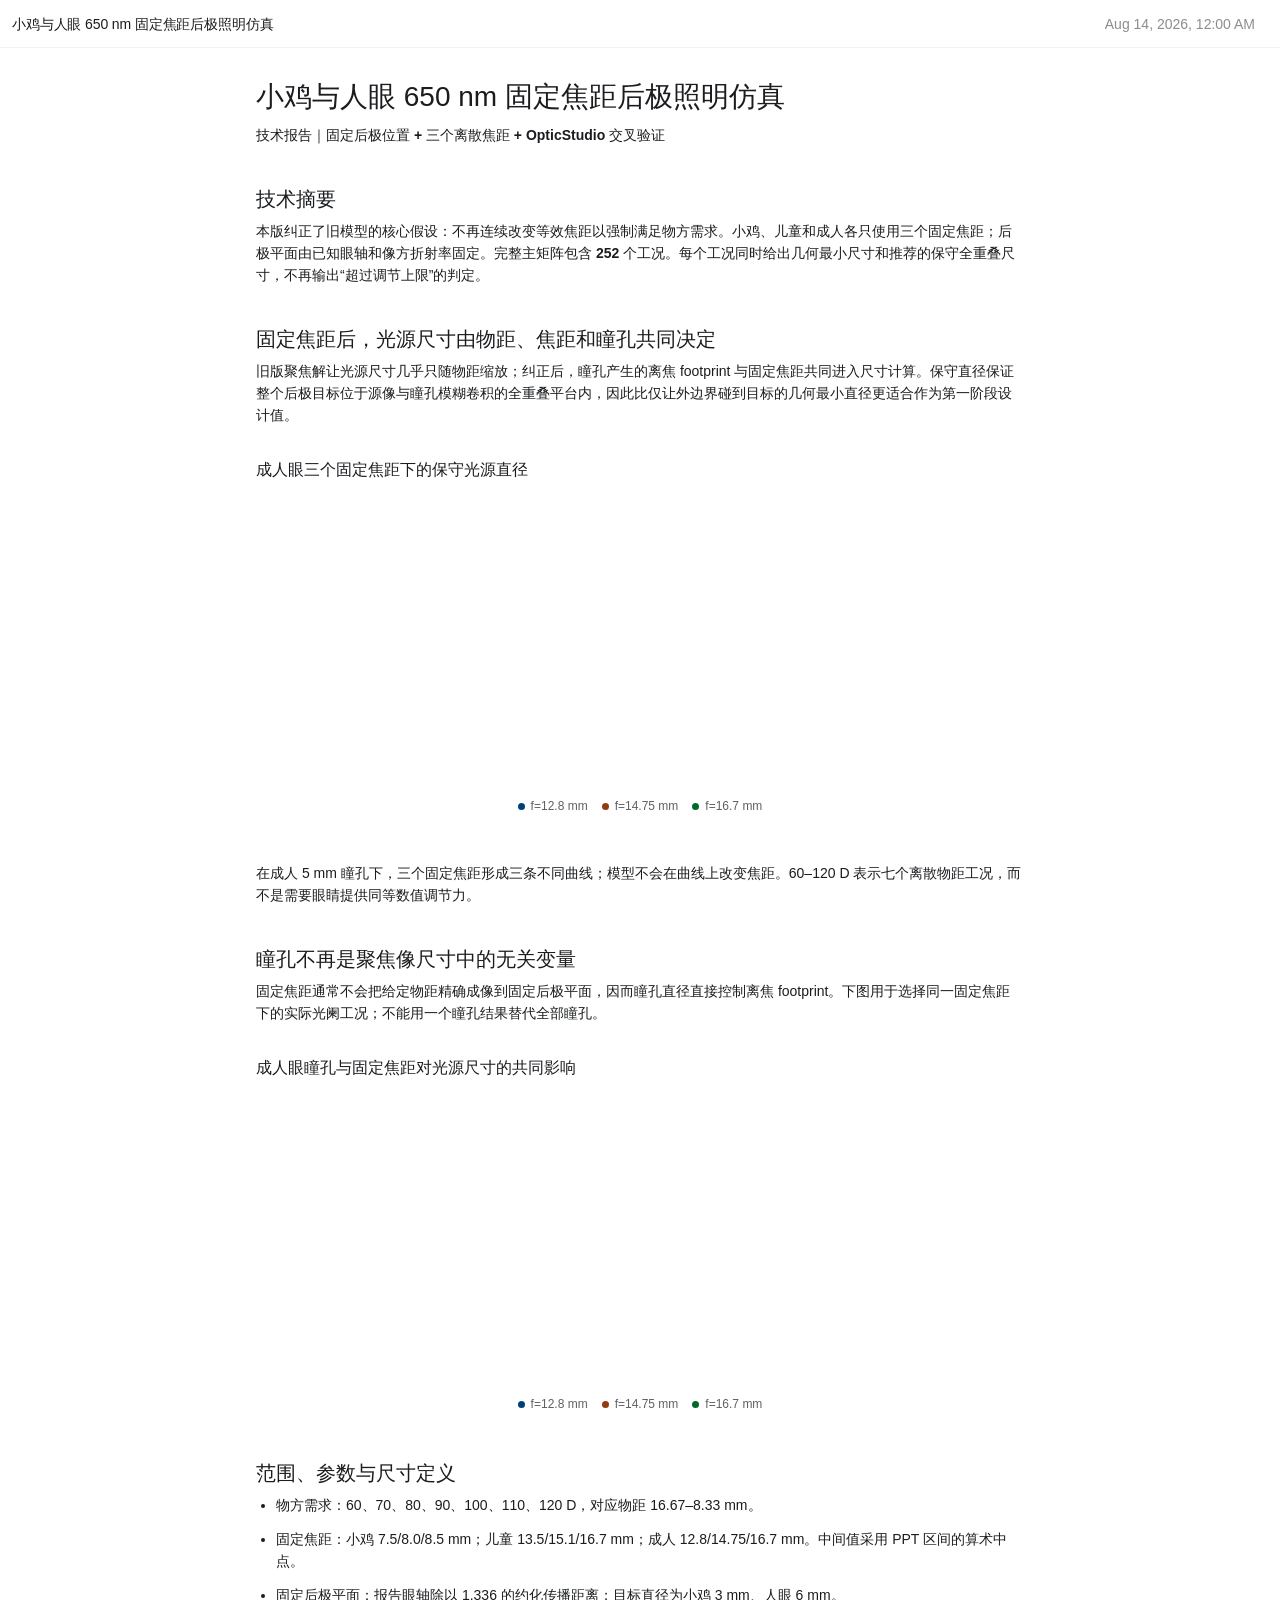
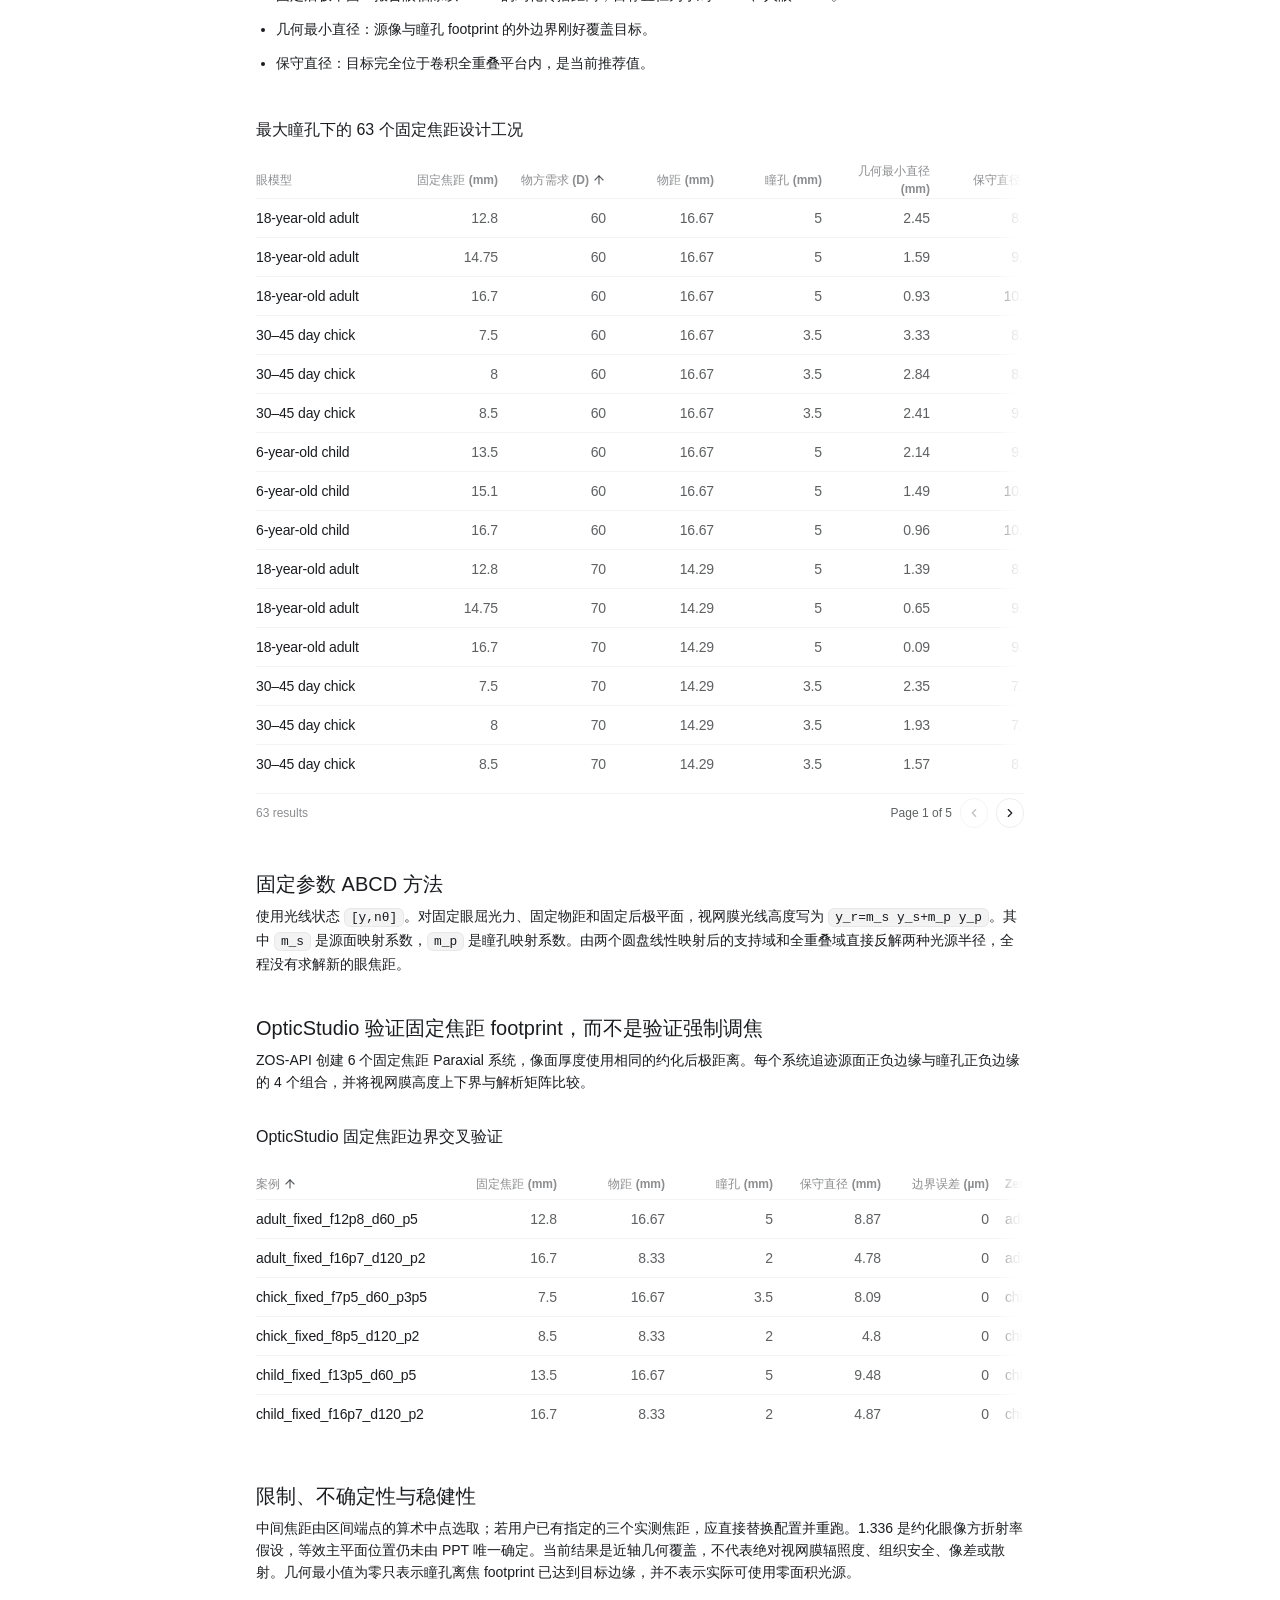
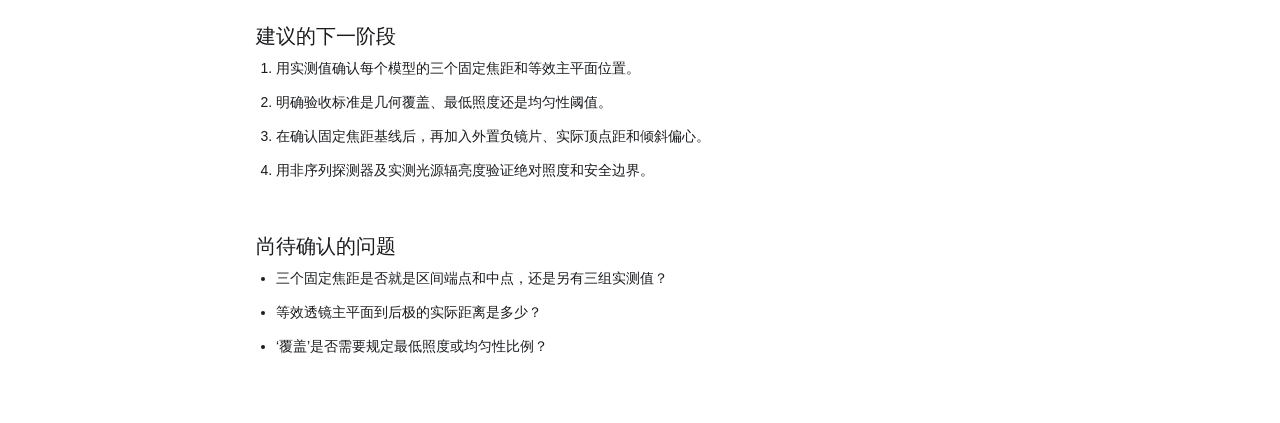
==== commit 08bd797d: "Correct eye simulation with fixed focal lengths" ====
--- a/experiments/eye_illumination/report/eye_illumination_report.html
+++ b/experiments/eye_illumination/report/eye_illumination_report.html
@@ -6,7 +6,7 @@
 <meta name="color-scheme" content="light dark" />
 <meta http-equiv="Content-Security-Policy" content="default-src &#39;none&#39;; img-src data: blob:; font-src data:; style-src &#39;unsafe-inline&#39;; script-src &#39;unsafe-inline&#39; blob:; connect-src &#39;none&#39;; media-src data: blob:; worker-src blob:; frame-src &#39;self&#39; data: blob:; object-src &#39;none&#39;; base-uri &#39;none&#39;; form-action &#39;none&#39;" />
 <meta name="referrer" content="no-referrer" />
-<title>小鸡与人眼 650 nm 全视网膜照明仿真</title>
+<title>小鸡与人眼 650 nm 固定焦距后极照明仿真</title>
 <style data-data-analytics-portable-fallback="true">
 :root{color-scheme:light dark;--portable-canvas:#fff;--portable-surface:#fff;--portable-surface-subtle:#f7f7f7;--portable-ink:#0d0d0d;--portable-muted:#5d5d5d;--portable-tertiary:#8f8f8f;--portable-table-text:#5d5d5d;--portable-border:rgba(13,13,13,.1);--portable-accent:#0285ff;--portable-positive:#00692a;--portable-positive-bg:#edfaf2;--portable-negative:#ba2623;--portable-negative-bg:#fff0f0;--portable-warning-bg:#fff8e6;--portable-warning-border:#e7b84b;--portable-radius:16px;--portable-safe-area-top:env(safe-area-inset-top,0px);--portable-safe-area-right:env(safe-area-inset-right,0px);--portable-safe-area-bottom:env(safe-area-inset-bottom,0px);--portable-safe-area-left:env(safe-area-inset-left,0px);font-family:ui-sans-serif,-apple-system,BlinkMacSystemFont,"Segoe UI",sans-serif;background:var(--portable-canvas);color:var(--portable-ink)}
 @media(prefers-color-scheme:dark){:root{--portable-canvas:#181818;--portable-surface:#212121;--portable-surface-subtle:#2a2a2a;--portable-ink:#dfdfdf;--portable-muted:#cdcdcd;--portable-tertiary:#afafaf;--portable-table-text:#cdcdcd;--portable-border:rgba(255,255,255,.12);--portable-accent:#66b5ff;--portable-positive:#79d996;--portable-positive-bg:rgba(64,180,99,.16);--portable-negative:#ff8583;--portable-negative-bg:rgba(224,74,70,.16);--portable-warning-bg:#302817;--portable-warning-border:#8b6a20}.portable-static-chart-light{display:none!important}.portable-static-chart-dark{display:block!important}}
@@ -34,116 +34,41 @@
 </style>
 </head>
 <body>
-<main id="data-analytics-portable-fallback" class="portable-fallback" data-portable-fallback="true" data-portable-surface="report"><header class="portable-page-header"><div class="portable-page-heading"><p class="portable-surface-label">Data Analytics report</p><h1>小鸡与人眼 650 nm 全视网膜照明仿真</h1><p class="portable-description">独立近轴模型、蒙特卡洛照度评估与 Ansys Zemax OpticStudio ZOS-API 交叉验证技术报告。</p></div><div class="portable-page-meta"><time datetime="2026-08-14T00:00:00Z">Aug 14, 2026, 12:00 AM UTC</time></div></header><div class="portable-block-stack"><div class="portable-block portable-layout-full" data-artifact-block-id="title" data-artifact-block-type="markdown" data-layout="full"><section class="portable-markdown"><p><strong>技术报告｜独立模型 + 蒙特卡洛 + Ansys Zemax OpticStudio 24.1</strong></p></section></div>
+<main id="data-analytics-portable-fallback" class="portable-fallback" data-portable-fallback="true" data-portable-surface="report"><header class="portable-page-header"><div class="portable-page-heading"><p class="portable-surface-label">Data Analytics report</p><h1>小鸡与人眼 650 nm 固定焦距后极照明仿真</h1><p class="portable-description">固定后极位置、每眼三个离散焦距、60–120 D 物方需求下的光源几何尺寸与 OpticStudio 交叉验证。</p></div><div class="portable-page-meta"><time datetime="2026-08-14T00:00:00Z">Aug 14, 2026, 12:00 AM UTC</time></div></header><div class="portable-block-stack"><div class="portable-block portable-layout-full" data-artifact-block-id="title" data-artifact-block-type="markdown" data-layout="full"><section class="portable-markdown"><p><strong>技术报告｜固定后极位置 + 三个离散焦距 + OpticStudio 交叉验证</strong></p></section></div>
 <div class="portable-block portable-layout-full" data-artifact-block-id="summary" data-artifact-block-type="markdown" data-layout="full"><section class="portable-markdown"><h2>技术摘要</h2>
-<p>物方需求主扫描已改为 <strong><span class="portable-source-tooltip portable-source-value" data-portable-source-host="true" tabindex="0" aria-describedby="portable-source-tooltip-1"><span class="portable-source-value-text">60</span><span class="portable-source-tooltip-content" id="portable-source-tooltip-1" role="tooltip"><span class="portable-source-tooltip-heading" aria-hidden="true">Source for 60</span><strong>Source: 汇总指标 SQL</strong><span class="portable-source-meta">Tables: headline_results, infinity_angular_sweep, validation_summary, monte_carlo_summary</span></span></span>–<span class="portable-source-tooltip portable-source-value" data-portable-source-host="true" tabindex="0" aria-describedby="portable-source-tooltip-2"><span class="portable-source-value-text">120</span><span class="portable-source-tooltip-content" id="portable-source-tooltip-2" role="tooltip"><span class="portable-source-tooltip-heading" aria-hidden="true">Source for 120</span><strong>Source: 汇总指标 SQL</strong><span class="portable-source-meta">Tables: headline_results, infinity_angular_sweep, validation_summary, monte_carlo_summary</span></span></span> D、步长 <span class="portable-source-tooltip portable-source-value" data-portable-source-host="true" tabindex="0" aria-describedby="portable-source-tooltip-3"><span class="portable-source-value-text">10</span><span class="portable-source-tooltip-content" id="portable-source-tooltip-3" role="tooltip"><span class="portable-source-tooltip-heading" aria-hidden="true">Source for 10</span><strong>Source: 汇总指标 SQL</strong><span class="portable-source-meta">Tables: headline_results, infinity_angular_sweep, validation_summary, monte_carlo_summary</span></span></span> D</strong>，且在无外置镜片条件下执行。所有 <span class="portable-source-tooltip portable-source-value" data-portable-source-host="true" tabindex="0" aria-describedby="portable-source-tooltip-4"><span class="portable-source-value-text">21</span><span class="portable-source-tooltip-content" id="portable-source-tooltip-4" role="tooltip"><span class="portable-source-tooltip-heading" aria-hidden="true">Source for 21</span><strong>Source: 汇总指标 SQL</strong><span class="portable-source-meta">Tables: headline_results, infinity_angular_sweep, validation_summary, monte_carlo_summary</span></span></span> 个请求案例均超过三种眼模型的给定调节上限；独立模型与 OpticStudio 聚焦边缘位置的最大误差仍为 <strong><span class="portable-source-tooltip portable-source-value" data-portable-source-host="true" tabindex="0" aria-describedby="portable-source-tooltip-5"><span class="portable-source-value-text">4.44</span><span class="portable-source-tooltip-content" id="portable-source-tooltip-5" role="tooltip"><span class="portable-source-tooltip-heading" aria-hidden="true">Source for 4.44</span><strong>Source: 汇总指标 SQL</strong><span class="portable-source-meta">Tables: headline_results, infinity_angular_sweep, validation_summary, monte_carlo_summary</span></span></span>×<span class="portable-source-tooltip portable-source-value" data-portable-source-host="true" tabindex="0" aria-describedby="portable-source-tooltip-6"><span class="portable-source-value-text">10</span><span class="portable-source-tooltip-content" id="portable-source-tooltip-6" role="tooltip"><span class="portable-source-tooltip-heading" aria-hidden="true">Source for 10</span><strong>Source: 汇总指标 SQL</strong><span class="portable-source-meta">Tables: headline_results, infinity_angular_sweep, validation_summary, monte_carlo_summary</span></span></span>⁻¹³ µm</strong>，属于双精度数值舍入量级。</p></section><div class="portable-inline-source portable-source-summary" data-source-id="summary_query"><div class="portable-inline-source-content portable-source-summary-content"><span class="portable-source-tooltip-heading" aria-hidden="true">Source for 技术摘要</span><strong>Source: 汇总指标 SQL</strong><span class="portable-source-meta">Tables: headline_results, infinity_angular_sweep, validation_summary, monte_carlo_summary</span><p class="portable-source-description-data">报告生成器实际执行的 SQLite 查询。</p><pre class="portable-source-query-data" aria-hidden="true"><code>SELECT
-(SELECT source_diameter_mm FROM headline_results WHERE eye_id=&#39;adult_18y&#39; AND source_demand_D=60) AS adult_60D_source_diameter_mm,
-(SELECT source_diameter_mm FROM headline_results WHERE eye_id=&#39;adult_18y&#39; AND source_demand_D=120) AS adult_120D_source_diameter_mm,
-(SELECT angular_diameter_deg FROM infinity_angular_sweep WHERE eye_id=&#39;adult_18y&#39; AND source_demand_D=0 AND external_lens_D=0) AS adult_infinity_full_angle_deg,
-(SELECT focused_zos_edge_max_error_um FROM validation_summary) AS zos_max_focused_edge_error_um,
-(SELECT focused_capture_fraction FROM monte_carlo_summary) AS focused_capture_fraction</code></pre></div></div></div>
-<div class="portable-block portable-layout-full" data-artifact-block-id="metrics" data-artifact-block-type="metric-strip" data-layout="full"><section class="portable-metric-grid"><article class="portable-metric-card" data-artifact-id="metric:metrics:geometry60" data-artifact-kind="card" data-card-id="geometry60"><p class="portable-metric-label">成人 60 D 光源直径 (mm)</p><p class="portable-metric-value"><span class="portable-source-tooltip portable-source-value" data-portable-source-host="true" tabindex="0" aria-describedby="portable-source-tooltip-7"><span class="portable-source-value-text">5.99</span><span class="portable-source-tooltip-content" id="portable-source-tooltip-7" role="tooltip"><span class="portable-source-tooltip-heading" aria-hidden="true">Source for 5.99</span><strong>Source: 汇总指标 SQL</strong><span class="portable-source-meta">Tables: headline_results, infinity_angular_sweep, validation_summary, monte_carlo_summary</span></span></span></p><p class="portable-card-description">成人眼在 60 D（16.67 mm）物距、无外置镜片时覆盖直径 6 mm 后极部所需的圆形光源直径。</p><div class="portable-inline-source portable-source-summary" data-source-id="summary_query"><div class="portable-inline-source-content portable-source-summary-content"><span class="portable-source-tooltip-heading" aria-hidden="true">Source for 成人 60 D 光源直径 (mm)</span><span class="portable-source-context">成人眼在 60 D（16.67 mm）物距、无外置镜片时覆盖直径 6 mm 后极部所需的圆形光源直径。</span><strong>Source: 汇总指标 SQL</strong><span class="portable-source-meta">Tables: headline_results, infinity_angular_sweep, validation_summary, monte_carlo_summary</span><p class="portable-source-description-data">报告生成器实际执行的 SQLite 查询。</p><pre class="portable-source-query-data" aria-hidden="true"><code>SELECT
-(SELECT source_diameter_mm FROM headline_results WHERE eye_id=&#39;adult_18y&#39; AND source_demand_D=60) AS adult_60D_source_diameter_mm,
-(SELECT source_diameter_mm FROM headline_results WHERE eye_id=&#39;adult_18y&#39; AND source_demand_D=120) AS adult_120D_source_diameter_mm,
-(SELECT angular_diameter_deg FROM infinity_angular_sweep WHERE eye_id=&#39;adult_18y&#39; AND source_demand_D=0 AND external_lens_D=0) AS adult_infinity_full_angle_deg,
-(SELECT focused_zos_edge_max_error_um FROM validation_summary) AS zos_max_focused_edge_error_um,
-(SELECT focused_capture_fraction FROM monte_carlo_summary) AS focused_capture_fraction</code></pre></div></div></article><article class="portable-metric-card" data-artifact-id="metric:metrics:geometry120" data-artifact-kind="card" data-card-id="geometry120"><p class="portable-metric-label">成人 120 D 光源直径 (mm)</p><p class="portable-metric-value"><span class="portable-source-tooltip portable-source-value" data-portable-source-host="true" tabindex="0" aria-describedby="portable-source-tooltip-8"><span class="portable-source-value-text">2.99</span><span class="portable-source-tooltip-content" id="portable-source-tooltip-8" role="tooltip"><span class="portable-source-tooltip-heading" aria-hidden="true">Source for 2.99</span><strong>Source: 汇总指标 SQL</strong><span class="portable-source-meta">Tables: headline_results, infinity_angular_sweep, validation_summary, monte_carlo_summary</span></span></span></p><p class="portable-card-description">成人眼在 120 D（8.33 mm）物距、无外置镜片时覆盖直径 6 mm 后极部所需的圆形光源直径。</p><div class="portable-inline-source portable-source-summary" data-source-id="summary_query"><div class="portable-inline-source-content portable-source-summary-content"><span class="portable-source-tooltip-heading" aria-hidden="true">Source for 成人 120 D 光源直径 (mm)</span><span class="portable-source-context">成人眼在 120 D（8.33 mm）物距、无外置镜片时覆盖直径 6 mm 后极部所需的圆形光源直径。</span><strong>Source: 汇总指标 SQL</strong><span class="portable-source-meta">Tables: headline_results, infinity_angular_sweep, validation_summary, monte_carlo_summary</span><p class="portable-source-description-data">报告生成器实际执行的 SQLite 查询。</p><pre class="portable-source-query-data" aria-hidden="true"><code>SELECT
-(SELECT source_diameter_mm FROM headline_results WHERE eye_id=&#39;adult_18y&#39; AND source_demand_D=60) AS adult_60D_source_diameter_mm,
-(SELECT source_diameter_mm FROM headline_results WHERE eye_id=&#39;adult_18y&#39; AND source_demand_D=120) AS adult_120D_source_diameter_mm,
-(SELECT angular_diameter_deg FROM infinity_angular_sweep WHERE eye_id=&#39;adult_18y&#39; AND source_demand_D=0 AND external_lens_D=0) AS adult_infinity_full_angle_deg,
-(SELECT focused_zos_edge_max_error_um FROM validation_summary) AS zos_max_focused_edge_error_um,
-(SELECT focused_capture_fraction FROM monte_carlo_summary) AS focused_capture_fraction</code></pre></div></div></article><article class="portable-metric-card" data-artifact-id="metric:metrics:infinity" data-artifact-kind="card" data-card-id="infinity"><p class="portable-metric-label">无穷远完整角直径 (deg)</p><p class="portable-metric-value"><span class="portable-source-tooltip portable-source-value" data-portable-source-host="true" tabindex="0" aria-describedby="portable-source-tooltip-9"><span class="portable-source-value-text">20.59</span><span class="portable-source-tooltip-content" id="portable-source-tooltip-9" role="tooltip"><span class="portable-source-tooltip-heading" aria-hidden="true">Source for 20.59</span><strong>Source: 汇总指标 SQL</strong><span class="portable-source-meta">Tables: headline_results, infinity_angular_sweep, validation_summary, monte_carlo_summary</span></span></span></p><p class="portable-card-description">成人眼无穷远照明覆盖直径 6 mm 后极部所需的完整角直径。</p><div class="portable-inline-source portable-source-summary" data-source-id="summary_query"><div class="portable-inline-source-content portable-source-summary-content"><span class="portable-source-tooltip-heading" aria-hidden="true">Source for 无穷远完整角直径 (deg)</span><span class="portable-source-context">成人眼无穷远照明覆盖直径 6 mm 后极部所需的完整角直径。</span><strong>Source: 汇总指标 SQL</strong><span class="portable-source-meta">Tables: headline_results, infinity_angular_sweep, validation_summary, monte_carlo_summary</span><p class="portable-source-description-data">报告生成器实际执行的 SQLite 查询。</p><pre class="portable-source-query-data" aria-hidden="true"><code>SELECT
-(SELECT source_diameter_mm FROM headline_results WHERE eye_id=&#39;adult_18y&#39; AND source_demand_D=60) AS adult_60D_source_diameter_mm,
-(SELECT source_diameter_mm FROM headline_results WHERE eye_id=&#39;adult_18y&#39; AND source_demand_D=120) AS adult_120D_source_diameter_mm,
-(SELECT angular_diameter_deg FROM infinity_angular_sweep WHERE eye_id=&#39;adult_18y&#39; AND source_demand_D=0 AND external_lens_D=0) AS adult_infinity_full_angle_deg,
-(SELECT focused_zos_edge_max_error_um FROM validation_summary) AS zos_max_focused_edge_error_um,
-(SELECT focused_capture_fraction FROM monte_carlo_summary) AS focused_capture_fraction</code></pre></div></div></article><article class="portable-metric-card" data-artifact-id="metric:metrics:zos_error" data-artifact-kind="card" data-card-id="zos_error"><p class="portable-metric-label">ZOS 最大边缘误差 (µm)</p><p class="portable-metric-value"><span class="portable-source-tooltip portable-source-value" data-portable-source-host="true" tabindex="0" aria-describedby="portable-source-tooltip-10"><span class="portable-source-value-text">0</span><span class="portable-source-tooltip-content" id="portable-source-tooltip-10" role="tooltip"><span class="portable-source-tooltip-heading" aria-hidden="true">Source for 0</span><strong>Source: 汇总指标 SQL</strong><span class="portable-source-meta">Tables: headline_results, infinity_angular_sweep, validation_summary, monte_carlo_summary</span></span></span></p><p class="portable-card-description">聚焦验证案例中独立模型与 OpticStudio 视网膜边缘位置的最大绝对误差。</p><div class="portable-inline-source portable-source-summary" data-source-id="summary_query"><div class="portable-inline-source-content portable-source-summary-content"><span class="portable-source-tooltip-heading" aria-hidden="true">Source for ZOS 最大边缘误差 (µm)</span><span class="portable-source-context">聚焦验证案例中独立模型与 OpticStudio 视网膜边缘位置的最大绝对误差。</span><strong>Source: 汇总指标 SQL</strong><span class="portable-source-meta">Tables: headline_results, infinity_angular_sweep, validation_summary, monte_carlo_summary</span><p class="portable-source-description-data">报告生成器实际执行的 SQLite 查询。</p><pre class="portable-source-query-data" aria-hidden="true"><code>SELECT
-(SELECT source_diameter_mm FROM headline_results WHERE eye_id=&#39;adult_18y&#39; AND source_demand_D=60) AS adult_60D_source_diameter_mm,
-(SELECT source_diameter_mm FROM headline_results WHERE eye_id=&#39;adult_18y&#39; AND source_demand_D=120) AS adult_120D_source_diameter_mm,
-(SELECT angular_diameter_deg FROM infinity_angular_sweep WHERE eye_id=&#39;adult_18y&#39; AND source_demand_D=0 AND external_lens_D=0) AS adult_infinity_full_angle_deg,
-(SELECT focused_zos_edge_max_error_um FROM validation_summary) AS zos_max_focused_edge_error_um,
-(SELECT focused_capture_fraction FROM monte_carlo_summary) AS focused_capture_fraction</code></pre></div></div></article><article class="portable-metric-card" data-artifact-id="metric:metrics:capture" data-artifact-kind="card" data-card-id="capture"><p class="portable-metric-label">聚焦捕获比例</p><p class="portable-metric-value"><span class="portable-source-tooltip portable-source-value" data-portable-source-host="true" tabindex="0" aria-describedby="portable-source-tooltip-11"><span class="portable-source-value-text">100%</span><span class="portable-source-tooltip-content" id="portable-source-tooltip-11" role="tooltip"><span class="portable-source-tooltip-heading" aria-hidden="true">Source for 100%</span><strong>Source: 汇总指标 SQL</strong><span class="portable-source-meta">Tables: headline_results, infinity_angular_sweep, validation_summary, monte_carlo_summary</span></span></span></p><p class="portable-card-description">成人 10 D 聚焦案例中命中目标后极部区域的蒙特卡洛光线比例。</p><div class="portable-inline-source portable-source-summary" data-source-id="summary_query"><div class="portable-inline-source-content portable-source-summary-content"><span class="portable-source-tooltip-heading" aria-hidden="true">Source for 聚焦捕获比例</span><span class="portable-source-context">成人 10 D 聚焦案例中命中目标后极部区域的蒙特卡洛光线比例。</span><strong>Source: 汇总指标 SQL</strong><span class="portable-source-meta">Tables: headline_results, infinity_angular_sweep, validation_summary, monte_carlo_summary</span><p class="portable-source-description-data">报告生成器实际执行的 SQLite 查询。</p><pre class="portable-source-query-data" aria-hidden="true"><code>SELECT
-(SELECT source_diameter_mm FROM headline_results WHERE eye_id=&#39;adult_18y&#39; AND source_demand_D=60) AS adult_60D_source_diameter_mm,
-(SELECT source_diameter_mm FROM headline_results WHERE eye_id=&#39;adult_18y&#39; AND source_demand_D=120) AS adult_120D_source_diameter_mm,
-(SELECT angular_diameter_deg FROM infinity_angular_sweep WHERE eye_id=&#39;adult_18y&#39; AND source_demand_D=0 AND external_lens_D=0) AS adult_infinity_full_angle_deg,
-(SELECT focused_zos_edge_max_error_um FROM validation_summary) AS zos_max_focused_edge_error_um,
-(SELECT focused_capture_fraction FROM monte_carlo_summary) AS focused_capture_fraction</code></pre></div></div></article></section></div>
-<div class="portable-block portable-layout-full" data-artifact-block-id="findings" data-artifact-block-type="markdown" data-layout="full"><section class="portable-markdown"><h2>关键结论与设计含义</h2>
-<p>几何设计的首要控制量是视网膜覆盖角，而不是瞳孔直径。实体光源尺寸随物距变化；瞳孔主要影响离焦容差和通过量。下图把离散设计工况放在同一尺度上比较。</p></section></div>
-<div class="portable-block portable-layout-full" data-artifact-block-id="source_chart" data-artifact-block-type="chart" data-layout="full"><figure class="portable-content-card portable-chart-summary" data-artifact-id="source_diameter" data-artifact-kind="chart" data-chart-id="source_diameter" data-portable-visual-title="60–120 D 物方需求对应的圆形光源直径" data-portable-source-host="true" tabindex="0" aria-label="60–120 D 物方需求对应的圆形光源直径" aria-describedby="portable-source-tooltip-12"><figcaption class="portable-visual-header"><strong>60–120 D 物方需求对应的圆形光源直径</strong></figcaption><div class="portable-inline-source" data-source-id="source_size_query"><div class="portable-inline-source-content portable-source-tooltip-content" id="portable-source-tooltip-12" role="tooltip"><span class="portable-source-tooltip-heading" aria-hidden="true">Source for 60–120 D 物方需求对应的圆形光源直径</span><strong>Source: 主要光源尺寸 SQL</strong><span class="portable-source-meta">Table: headline_results</span><p class="portable-source-description-data">报告生成器实际执行的 SQLite 查询。</p><pre class="portable-source-query-data" aria-hidden="true"><code>SELECT *, printf(&#39;%g D&#39;, source_demand_D) AS demand_label,
-CASE WHEN feasible_accommodation THEN &#39;可行&#39; ELSE &#39;超出调节范围&#39; END AS feasibility
-FROM headline_results</code></pre></div></div><div class="portable-table-scroll"><table><caption>60–120 D 物方需求对应的圆形光源直径 data</caption><thead><tr><th scope="col">物方屈光需求</th><th scope="col" class="portable-table-number">光源直径 (mm)</th><th scope="col">眼模型</th></tr></thead><tbody><tr><td>60 D</td><td class="portable-table-number">5.95</td><td>30–45 day chick</td></tr><tr><td>70 D</td><td class="portable-table-number">5.1</td><td>30–45 day chick</td></tr><tr><td>80 D</td><td class="portable-table-number">4.46</td><td>30–45 day chick</td></tr><tr><td>90 D</td><td class="portable-table-number">3.97</td><td>30–45 day chick</td></tr><tr><td>100 D</td><td class="portable-table-number">3.57</td><td>30–45 day chick</td></tr><tr><td>110 D</td><td class="portable-table-number">3.25</td><td>30–45 day chick</td></tr><tr><td>120 D</td><td class="portable-table-number">2.98</td><td>30–45 day chick</td></tr><tr><td>60 D</td><td class="portable-table-number">5.99</td><td>6-year-old child</td></tr><tr><td>70 D</td><td class="portable-table-number">5.13</td><td>6-year-old child</td></tr><tr><td>80 D</td><td class="portable-table-number">4.49</td><td>6-year-old child</td></tr><tr><td>90 D</td><td class="portable-table-number">3.99</td><td>6-year-old child</td></tr><tr><td>100 D</td><td class="portable-table-number">3.59</td><td>6-year-old child</td></tr><tr><td>110 D</td><td class="portable-table-number">3.27</td><td>6-year-old child</td></tr><tr><td>120 D</td><td class="portable-table-number">2.99</td><td>6-year-old child</td></tr><tr><td>60 D</td><td class="portable-table-number">5.99</td><td>18-year-old adult</td></tr><tr><td>70 D</td><td class="portable-table-number">5.13</td><td>18-year-old adult</td></tr><tr><td>80 D</td><td class="portable-table-number">4.49</td><td>18-year-old adult</td></tr><tr><td>90 D</td><td class="portable-table-number">3.99</td><td>18-year-old adult</td></tr><tr><td>100 D</td><td class="portable-table-number">3.59</td><td>18-year-old adult</td></tr><tr><td>110 D</td><td class="portable-table-number">3.27</td><td>18-year-old adult</td></tr><tr><td>120 D</td><td class="portable-table-number">2.99</td><td>18-year-old adult</td></tr></tbody></table></div></figure></div>
-<div class="portable-block portable-layout-full" data-artifact-block-id="source_explain" data-artifact-block-type="markdown" data-layout="full"><section class="portable-markdown"><p>成人与儿童在 <strong><span class="portable-source-tooltip portable-source-value" data-portable-source-host="true" tabindex="0" aria-describedby="portable-source-tooltip-13"><span class="portable-source-value-text">60</span><span class="portable-source-tooltip-content" id="portable-source-tooltip-13" role="tooltip"><span class="portable-source-tooltip-heading" aria-hidden="true">Source for 60</span><strong>Source: 主要光源尺寸 SQL</strong><span class="portable-source-meta">Table: headline_results</span></span></span> D / 16.67 mm</strong> 工况均需约 <strong>5.99 mm</strong> 直径光源，在 <strong><span class="portable-source-tooltip portable-source-value" data-portable-source-host="true" tabindex="0" aria-describedby="portable-source-tooltip-14"><span class="portable-source-value-text">120</span><span class="portable-source-tooltip-content" id="portable-source-tooltip-14" role="tooltip"><span class="portable-source-tooltip-heading" aria-hidden="true">Source for 120</span><strong>Source: 主要光源尺寸 SQL</strong><span class="portable-source-meta">Table: headline_results</span></span></span> D / 8.33 mm</strong> 时减半为约 <strong>2.99 mm</strong>；小鸡分别约 <strong>5.95 mm</strong> 与 <strong>2.98 mm</strong>。三个模型在全部 <span class="portable-source-tooltip portable-source-value" data-portable-source-host="true" tabindex="0" aria-describedby="portable-source-tooltip-15"><span class="portable-source-value-text">60</span><span class="portable-source-tooltip-content" id="portable-source-tooltip-15" role="tooltip"><span class="portable-source-tooltip-heading" aria-hidden="true">Source for 60</span><strong>Source: 主要光源尺寸 SQL</strong><span class="portable-source-meta">Table: headline_results</span></span></span>–<span class="portable-source-tooltip portable-source-value" data-portable-source-host="true" tabindex="0" aria-describedby="portable-source-tooltip-16"><span class="portable-source-value-text">120</span><span class="portable-source-tooltip-content" id="portable-source-tooltip-16" role="tooltip"><span class="portable-source-tooltip-heading" aria-hidden="true">Source for 120</span><strong>Source: 主要光源尺寸 SQL</strong><span class="portable-source-meta">Table: headline_results</span></span></span> D 请求工况均超过给定调节上限，因此这些尺寸是几何覆盖解，而不是生理可调焦解。</p></section><div class="portable-inline-source portable-source-summary" data-source-id="source_size_query"><div class="portable-inline-source-content portable-source-summary-content"><span class="portable-source-tooltip-heading" aria-hidden="true">Source for 成人与儿童在 60 D / 16.67 mm 工况均需约 5.99 mm 直径光源，在 120 D / 8.33 mm 时减半为约 2.99 mm；小鸡分别约 5.95 mm 与 2.98 mm。三个模型在全部 60–120 D 请求工况均超过给定调节上限，因此这些尺寸是几何覆盖解，而不是生理可调焦解。</span><strong>Source: 主要光源尺寸 SQL</strong><span class="portable-source-meta">Table: headline_results</span><p class="portable-source-description-data">报告生成器实际执行的 SQLite 查询。</p><pre class="portable-source-query-data" aria-hidden="true"><code>SELECT *, printf(&#39;%g D&#39;, source_demand_D) AS demand_label,
-CASE WHEN feasible_accommodation THEN &#39;可行&#39; ELSE &#39;超出调节范围&#39; END AS feasibility
-FROM headline_results</code></pre></div></div></div>
-<div class="portable-block portable-layout-full" data-artifact-block-id="headline_table" data-artifact-block-type="table" data-layout="full"><section class="portable-content-card portable-table-card" data-artifact-id="headline" data-artifact-kind="table" data-table-id="headline" data-portable-visual-title="无外置镜片的主要几何设计值"><header class="portable-visual-header"><h2>无外置镜片的主要几何设计值</h2></header><div class="portable-inline-source portable-source-summary" data-source-id="source_size_query"><div class="portable-inline-source-content portable-source-summary-content"><span class="portable-source-tooltip-heading" aria-hidden="true">Source for 无外置镜片的主要几何设计值</span><strong>Source: 主要光源尺寸 SQL</strong><span class="portable-source-meta">Table: headline_results</span><p class="portable-source-description-data">报告生成器实际执行的 SQLite 查询。</p><pre class="portable-source-query-data" aria-hidden="true"><code>SELECT *, printf(&#39;%g D&#39;, source_demand_D) AS demand_label,
-CASE WHEN feasible_accommodation THEN &#39;可行&#39; ELSE &#39;超出调节范围&#39; END AS feasibility
-FROM headline_results</code></pre></div></div><div class="portable-table-source-region"><div class="portable-table-scroll"><table><caption>无外置镜片的主要几何设计值</caption><thead><tr><th scope="col">眼模型</th><th scope="col" class="portable-table-number">物方需求 (D)</th><th scope="col" class="portable-table-number">物距 (mm)</th><th scope="col" class="portable-table-number">光源直径 (mm)</th><th scope="col" class="portable-table-number">光源面积 (mm²)</th><th scope="col" class="portable-table-number">调节 (D)</th><th scope="col">可行性</th></tr></thead><tbody><tr><td>30–45 day chick</td><td class="portable-table-source-cell portable-table-number"><span class="portable-source-tooltip portable-source-value" data-portable-source-host="true" tabindex="0" aria-describedby="portable-source-tooltip-17"><span class="portable-source-value-text">60</span><span class="portable-source-tooltip-content" id="portable-source-tooltip-17" role="tooltip"><span class="portable-source-tooltip-heading" aria-hidden="true">Source for 60</span><strong>Source: 主要光源尺寸 SQL</strong><span class="portable-source-meta">Table: headline_results</span></span></span></td><td class="portable-table-source-cell portable-table-number"><span class="portable-source-tooltip portable-source-value" data-portable-source-host="true" tabindex="0" aria-describedby="portable-source-tooltip-18"><span class="portable-source-value-text">16.67</span><span class="portable-source-tooltip-content" id="portable-source-tooltip-18" role="tooltip"><span class="portable-source-tooltip-heading" aria-hidden="true">Source for 16.67</span><strong>Source: 主要光源尺寸 SQL</strong><span class="portable-source-meta">Table: headline_results</span></span></span></td><td class="portable-table-source-cell portable-table-number"><span class="portable-source-tooltip portable-source-value" data-portable-source-host="true" tabindex="0" aria-describedby="portable-source-tooltip-19"><span class="portable-source-value-text">5.95</span><span class="portable-source-tooltip-content" id="portable-source-tooltip-19" role="tooltip"><span class="portable-source-tooltip-heading" aria-hidden="true">Source for 5.95</span><strong>Source: 主要光源尺寸 SQL</strong><span class="portable-source-meta">Table: headline_results</span></span></span></td><td class="portable-table-source-cell portable-table-number"><span class="portable-source-tooltip portable-source-value" data-portable-source-host="true" tabindex="0" aria-describedby="portable-source-tooltip-20"><span class="portable-source-value-text">27.83</span><span class="portable-source-tooltip-content" id="portable-source-tooltip-20" role="tooltip"><span class="portable-source-tooltip-heading" aria-hidden="true">Source for 27.83</span><strong>Source: 主要光源尺寸 SQL</strong><span class="portable-source-meta">Table: headline_results</span></span></span></td><td class="portable-table-source-cell portable-table-number"><span class="portable-source-tooltip portable-source-value" data-portable-source-host="true" tabindex="0" aria-describedby="portable-source-tooltip-21"><span class="portable-source-value-text">60</span><span class="portable-source-tooltip-content" id="portable-source-tooltip-21" role="tooltip"><span class="portable-source-tooltip-heading" aria-hidden="true">Source for 60</span><strong>Source: 主要光源尺寸 SQL</strong><span class="portable-source-meta">Table: headline_results</span></span></span></td><td>超出调节范围</td></tr><tr><td>6-year-old child</td><td class="portable-table-source-cell portable-table-number"><span class="portable-source-tooltip portable-source-value" data-portable-source-host="true" tabindex="0" aria-describedby="portable-source-tooltip-22"><span class="portable-source-value-text">60</span><span class="portable-source-tooltip-content" id="portable-source-tooltip-22" role="tooltip"><span class="portable-source-tooltip-heading" aria-hidden="true">Source for 60</span><strong>Source: 主要光源尺寸 SQL</strong><span class="portable-source-meta">Table: headline_results</span></span></span></td><td class="portable-table-source-cell portable-table-number"><span class="portable-source-tooltip portable-source-value" data-portable-source-host="true" tabindex="0" aria-describedby="portable-source-tooltip-23"><span class="portable-source-value-text">16.67</span><span class="portable-source-tooltip-content" id="portable-source-tooltip-23" role="tooltip"><span class="portable-source-tooltip-heading" aria-hidden="true">Source for 16.67</span><strong>Source: 主要光源尺寸 SQL</strong><span class="portable-source-meta">Table: headline_results</span></span></span></td><td class="portable-table-source-cell portable-table-number"><span class="portable-source-tooltip portable-source-value" data-portable-source-host="true" tabindex="0" aria-describedby="portable-source-tooltip-24"><span class="portable-source-value-text">5.99</span><span class="portable-source-tooltip-content" id="portable-source-tooltip-24" role="tooltip"><span class="portable-source-tooltip-heading" aria-hidden="true">Source for 5.99</span><strong>Source: 主要光源尺寸 SQL</strong><span class="portable-source-meta">Table: headline_results</span></span></span></td><td class="portable-table-source-cell portable-table-number"><span class="portable-source-tooltip portable-source-value" data-portable-source-host="true" tabindex="0" aria-describedby="portable-source-tooltip-25"><span class="portable-source-value-text">28.16</span><span class="portable-source-tooltip-content" id="portable-source-tooltip-25" role="tooltip"><span class="portable-source-tooltip-heading" aria-hidden="true">Source for 28.16</span><strong>Source: 主要光源尺寸 SQL</strong><span class="portable-source-meta">Table: headline_results</span></span></span></td><td class="portable-table-source-cell portable-table-number"><span class="portable-source-tooltip portable-source-value" data-portable-source-host="true" tabindex="0" aria-describedby="portable-source-tooltip-26"><span class="portable-source-value-text">60</span><span class="portable-source-tooltip-content" id="portable-source-tooltip-26" role="tooltip"><span class="portable-source-tooltip-heading" aria-hidden="true">Source for 60</span><strong>Source: 主要光源尺寸 SQL</strong><span class="portable-source-meta">Table: headline_results</span></span></span></td><td>超出调节范围</td></tr><tr><td>18-year-old adult</td><td class="portable-table-source-cell portable-table-number"><span class="portable-source-tooltip portable-source-value" data-portable-source-host="true" tabindex="0" aria-describedby="portable-source-tooltip-27"><span class="portable-source-value-text">60</span><span class="portable-source-tooltip-content" id="portable-source-tooltip-27" role="tooltip"><span class="portable-source-tooltip-heading" aria-hidden="true">Source for 60</span><strong>Source: 主要光源尺寸 SQL</strong><span class="portable-source-meta">Table: headline_results</span></span></span></td><td class="portable-table-source-cell portable-table-number"><span class="portable-source-tooltip portable-source-value" data-portable-source-host="true" tabindex="0" aria-describedby="portable-source-tooltip-28"><span class="portable-source-value-text">16.67</span><span class="portable-source-tooltip-content" id="portable-source-tooltip-28" role="tooltip"><span class="portable-source-tooltip-heading" aria-hidden="true">Source for 16.67</span><strong>Source: 主要光源尺寸 SQL</strong><span class="portable-source-meta">Table: headline_results</span></span></span></td><td class="portable-table-source-cell portable-table-number"><span class="portable-source-tooltip portable-source-value" data-portable-source-host="true" tabindex="0" aria-describedby="portable-source-tooltip-29"><span class="portable-source-value-text">5.99</span><span class="portable-source-tooltip-content" id="portable-source-tooltip-29" role="tooltip"><span class="portable-source-tooltip-heading" aria-hidden="true">Source for 5.99</span><strong>Source: 主要光源尺寸 SQL</strong><span class="portable-source-meta">Table: headline_results</span></span></span></td><td class="portable-table-source-cell portable-table-number"><span class="portable-source-tooltip portable-source-value" data-portable-source-host="true" tabindex="0" aria-describedby="portable-source-tooltip-30"><span class="portable-source-value-text">28.16</span><span class="portable-source-tooltip-content" id="portable-source-tooltip-30" role="tooltip"><span class="portable-source-tooltip-heading" aria-hidden="true">Source for 28.16</span><strong>Source: 主要光源尺寸 SQL</strong><span class="portable-source-meta">Table: headline_results</span></span></span></td><td class="portable-table-source-cell portable-table-number"><span class="portable-source-tooltip portable-source-value" data-portable-source-host="true" tabindex="0" aria-describedby="portable-source-tooltip-31"><span class="portable-source-value-text">60</span><span class="portable-source-tooltip-content" id="portable-source-tooltip-31" role="tooltip"><span class="portable-source-tooltip-heading" aria-hidden="true">Source for 60</span><strong>Source: 主要光源尺寸 SQL</strong><span class="portable-source-meta">Table: headline_results</span></span></span></td><td>超出调节范围</td></tr><tr><td>30–45 day chick</td><td class="portable-table-source-cell portable-table-number"><span class="portable-source-tooltip portable-source-value" data-portable-source-host="true" tabindex="0" aria-describedby="portable-source-tooltip-32"><span class="portable-source-value-text">70</span><span class="portable-source-tooltip-content" id="portable-source-tooltip-32" role="tooltip"><span class="portable-source-tooltip-heading" aria-hidden="true">Source for 70</span><strong>Source: 主要光源尺寸 SQL</strong><span class="portable-source-meta">Table: headline_results</span></span></span></td><td class="portable-table-source-cell portable-table-number"><span class="portable-source-tooltip portable-source-value" data-portable-source-host="true" tabindex="0" aria-describedby="portable-source-tooltip-33"><span class="portable-source-value-text">14.29</span><span class="portable-source-tooltip-content" id="portable-source-tooltip-33" role="tooltip"><span class="portable-source-tooltip-heading" aria-hidden="true">Source for 14.29</span><strong>Source: 主要光源尺寸 SQL</strong><span class="portable-source-meta">Table: headline_results</span></span></span></td><td class="portable-table-source-cell portable-table-number"><span class="portable-source-tooltip portable-source-value" data-portable-source-host="true" tabindex="0" aria-describedby="portable-source-tooltip-34"><span class="portable-source-value-text">5.1</span><span class="portable-source-tooltip-content" id="portable-source-tooltip-34" role="tooltip"><span class="portable-source-tooltip-heading" aria-hidden="true">Source for 5.1</span><strong>Source: 主要光源尺寸 SQL</strong><span class="portable-source-meta">Table: headline_results</span></span></span></td><td class="portable-table-source-cell portable-table-number"><span class="portable-source-tooltip portable-source-value" data-portable-source-host="true" tabindex="0" aria-describedby="portable-source-tooltip-35"><span class="portable-source-value-text">20.44</span><span class="portable-source-tooltip-content" id="portable-source-tooltip-35" role="tooltip"><span class="portable-source-tooltip-heading" aria-hidden="true">Source for 20.44</span><strong>Source: 主要光源尺寸 SQL</strong><span class="portable-source-meta">Table: headline_results</span></span></span></td><td class="portable-table-source-cell portable-table-number"><span class="portable-source-tooltip portable-source-value" data-portable-source-host="true" tabindex="0" aria-describedby="portable-source-tooltip-36"><span class="portable-source-value-text">70</span><span class="portable-source-tooltip-content" id="portable-source-tooltip-36" role="tooltip"><span class="portable-source-tooltip-heading" aria-hidden="true">Source for 70</span><strong>Source: 主要光源尺寸 SQL</strong><span class="portable-source-meta">Table: headline_results</span></span></span></td><td>超出调节范围</td></tr><tr><td>6-year-old child</td><td class="portable-table-source-cell portable-table-number"><span class="portable-source-tooltip portable-source-value" data-portable-source-host="true" tabindex="0" aria-describedby="portable-source-tooltip-37"><span class="portable-source-value-text">70</span><span class="portable-source-tooltip-content" id="portable-source-tooltip-37" role="tooltip"><span class="portable-source-tooltip-heading" aria-hidden="true">Source for 70</span><strong>Source: 主要光源尺寸 SQL</strong><span class="portable-source-meta">Table: headline_results</span></span></span></td><td class="portable-table-source-cell portable-table-number"><span class="portable-source-tooltip portable-source-value" data-portable-source-host="true" tabindex="0" aria-describedby="portable-source-tooltip-38"><span class="portable-source-value-text">14.29</span><span class="portable-source-tooltip-content" id="portable-source-tooltip-38" role="tooltip"><span class="portable-source-tooltip-heading" aria-hidden="true">Source for 14.29</span><strong>Source: 主要光源尺寸 SQL</strong><span class="portable-source-meta">Table: headline_results</span></span></span></td><td class="portable-table-source-cell portable-table-number"><span class="portable-source-tooltip portable-source-value" data-portable-source-host="true" tabindex="0" aria-describedby="portable-source-tooltip-39"><span class="portable-source-value-text">5.13</span><span class="portable-source-tooltip-content" id="portable-source-tooltip-39" role="tooltip"><span class="portable-source-tooltip-heading" aria-hidden="true">Source for 5.13</span><strong>Source: 主要光源尺寸 SQL</strong><span class="portable-source-meta">Table: headline_results</span></span></span></td><td class="portable-table-source-cell portable-table-number"><span class="portable-source-tooltip portable-source-value" data-portable-source-host="true" tabindex="0" aria-describedby="portable-source-tooltip-40"><span class="portable-source-value-text">20.69</span><span class="portable-source-tooltip-content" id="portable-source-tooltip-40" role="tooltip"><span class="portable-source-tooltip-heading" aria-hidden="true">Source for 20.69</span><strong>Source: 主要光源尺寸 SQL</strong><span class="portable-source-meta">Table: headline_results</span></span></span></td><td class="portable-table-source-cell portable-table-number"><span class="portable-source-tooltip portable-source-value" data-portable-source-host="true" tabindex="0" aria-describedby="portable-source-tooltip-41"><span class="portable-source-value-text">70</span><span class="portable-source-tooltip-content" id="portable-source-tooltip-41" role="tooltip"><span class="portable-source-tooltip-heading" aria-hidden="true">Source for 70</span><strong>Source: 主要光源尺寸 SQL</strong><span class="portable-source-meta">Table: headline_results</span></span></span></td><td>超出调节范围</td></tr><tr><td>18-year-old adult</td><td class="portable-table-source-cell portable-table-number"><span class="portable-source-tooltip portable-source-value" data-portable-source-host="true" tabindex="0" aria-describedby="portable-source-tooltip-42"><span class="portable-source-value-text">70</span><span class="portable-source-tooltip-content" id="portable-source-tooltip-42" role="tooltip"><span class="portable-source-tooltip-heading" aria-hidden="true">Source for 70</span><strong>Source: 主要光源尺寸 SQL</strong><span class="portable-source-meta">Table: headline_results</span></span></span></td><td class="portable-table-source-cell portable-table-number"><span class="portable-source-tooltip portable-source-value" data-portable-source-host="true" tabindex="0" aria-describedby="portable-source-tooltip-43"><span class="portable-source-value-text">14.29</span><span class="portable-source-tooltip-content" id="portable-source-tooltip-43" role="tooltip"><span class="portable-source-tooltip-heading" aria-hidden="true">Source for 14.29</span><strong>Source: 主要光源尺寸 SQL</strong><span class="portable-source-meta">Table: headline_results</span></span></span></td><td class="portable-table-source-cell portable-table-number"><span class="portable-source-tooltip portable-source-value" data-portable-source-host="true" tabindex="0" aria-describedby="portable-source-tooltip-44"><span class="portable-source-value-text">5.13</span><span class="portable-source-tooltip-content" id="portable-source-tooltip-44" role="tooltip"><span class="portable-source-tooltip-heading" aria-hidden="true">Source for 5.13</span><strong>Source: 主要光源尺寸 SQL</strong><span class="portable-source-meta">Table: headline_results</span></span></span></td><td class="portable-table-source-cell portable-table-number"><span class="portable-source-tooltip portable-source-value" data-portable-source-host="true" tabindex="0" aria-describedby="portable-source-tooltip-45"><span class="portable-source-value-text">20.69</span><span class="portable-source-tooltip-content" id="portable-source-tooltip-45" role="tooltip"><span class="portable-source-tooltip-heading" aria-hidden="true">Source for 20.69</span><strong>Source: 主要光源尺寸 SQL</strong><span class="portable-source-meta">Table: headline_results</span></span></span></td><td class="portable-table-source-cell portable-table-number"><span class="portable-source-tooltip portable-source-value" data-portable-source-host="true" tabindex="0" aria-describedby="portable-source-tooltip-46"><span class="portable-source-value-text">70</span><span class="portable-source-tooltip-content" id="portable-source-tooltip-46" role="tooltip"><span class="portable-source-tooltip-heading" aria-hidden="true">Source for 70</span><strong>Source: 主要光源尺寸 SQL</strong><span class="portable-source-meta">Table: headline_results</span></span></span></td><td>超出调节范围</td></tr><tr><td>30–45 day chick</td><td class="portable-table-source-cell portable-table-number"><span class="portable-source-tooltip portable-source-value" data-portable-source-host="true" tabindex="0" aria-describedby="portable-source-tooltip-47"><span class="portable-source-value-text">80</span><span class="portable-source-tooltip-content" id="portable-source-tooltip-47" role="tooltip"><span class="portable-source-tooltip-heading" aria-hidden="true">Source for 80</span><strong>Source: 主要光源尺寸 SQL</strong><span class="portable-source-meta">Table: headline_results</span></span></span></td><td class="portable-table-source-cell portable-table-number"><span class="portable-source-tooltip portable-source-value" data-portable-source-host="true" tabindex="0" aria-describedby="portable-source-tooltip-48"><span class="portable-source-value-text">12.5</span><span class="portable-source-tooltip-content" id="portable-source-tooltip-48" role="tooltip"><span class="portable-source-tooltip-heading" aria-hidden="true">Source for 12.5</span><strong>Source: 主要光源尺寸 SQL</strong><span class="portable-source-meta">Table: headline_results</span></span></span></td><td class="portable-table-source-cell portable-table-number"><span class="portable-source-tooltip portable-source-value" data-portable-source-host="true" tabindex="0" aria-describedby="portable-source-tooltip-49"><span class="portable-source-value-text">4.46</span><span class="portable-source-tooltip-content" id="portable-source-tooltip-49" role="tooltip"><span class="portable-source-tooltip-heading" aria-hidden="true">Source for 4.46</span><strong>Source: 主要光源尺寸 SQL</strong><span class="portable-source-meta">Table: headline_results</span></span></span></td><td class="portable-table-source-cell portable-table-number"><span class="portable-source-tooltip portable-source-value" data-portable-source-host="true" tabindex="0" aria-describedby="portable-source-tooltip-50"><span class="portable-source-value-text">15.65</span><span class="portable-source-tooltip-content" id="portable-source-tooltip-50" role="tooltip"><span class="portable-source-tooltip-heading" aria-hidden="true">Source for 15.65</span><strong>Source: 主要光源尺寸 SQL</strong><span class="portable-source-meta">Table: headline_results</span></span></span></td><td class="portable-table-source-cell portable-table-number"><span class="portable-source-tooltip portable-source-value" data-portable-source-host="true" tabindex="0" aria-describedby="portable-source-tooltip-51"><span class="portable-source-value-text">80</span><span class="portable-source-tooltip-content" id="portable-source-tooltip-51" role="tooltip"><span class="portable-source-tooltip-heading" aria-hidden="true">Source for 80</span><strong>Source: 主要光源尺寸 SQL</strong><span class="portable-source-meta">Table: headline_results</span></span></span></td><td>超出调节范围</td></tr><tr><td>6-year-old child</td><td class="portable-table-source-cell portable-table-number"><span class="portable-source-tooltip portable-source-value" data-portable-source-host="true" tabindex="0" aria-describedby="portable-source-tooltip-52"><span class="portable-source-value-text">80</span><span class="portable-source-tooltip-content" id="portable-source-tooltip-52" role="tooltip"><span class="portable-source-tooltip-heading" aria-hidden="true">Source for 80</span><strong>Source: 主要光源尺寸 SQL</strong><span class="portable-source-meta">Table: headline_results</span></span></span></td><td class="portable-table-source-cell portable-table-number"><span class="portable-source-tooltip portable-source-value" data-portable-source-host="true" tabindex="0" aria-describedby="portable-source-tooltip-53"><span class="portable-source-value-text">12.5</span><span class="portable-source-tooltip-content" id="portable-source-tooltip-53" role="tooltip"><span class="portable-source-tooltip-heading" aria-hidden="true">Source for 12.5</span><strong>Source: 主要光源尺寸 SQL</strong><span class="portable-source-meta">Table: headline_results</span></span></span></td><td class="portable-table-source-cell portable-table-number"><span class="portable-source-tooltip portable-source-value" data-portable-source-host="true" tabindex="0" aria-describedby="portable-source-tooltip-54"><span class="portable-source-value-text">4.49</span><span class="portable-source-tooltip-content" id="portable-source-tooltip-54" role="tooltip"><span class="portable-source-tooltip-heading" aria-hidden="true">Source for 4.49</span><strong>Source: 主要光源尺寸 SQL</strong><span class="portable-source-meta">Table: headline_results</span></span></span></td><td class="portable-table-source-cell portable-table-number"><span class="portable-source-tooltip portable-source-value" data-portable-source-host="true" tabindex="0" aria-describedby="portable-source-tooltip-55"><span class="portable-source-value-text">15.84</span><span class="portable-source-tooltip-content" id="portable-source-tooltip-55" role="tooltip"><span class="portable-source-tooltip-heading" aria-hidden="true">Source for 15.84</span><strong>Source: 主要光源尺寸 SQL</strong><span class="portable-source-meta">Table: headline_results</span></span></span></td><td class="portable-table-source-cell portable-table-number"><span class="portable-source-tooltip portable-source-value" data-portable-source-host="true" tabindex="0" aria-describedby="portable-source-tooltip-56"><span class="portable-source-value-text">80</span><span class="portable-source-tooltip-content" id="portable-source-tooltip-56" role="tooltip"><span class="portable-source-tooltip-heading" aria-hidden="true">Source for 80</span><strong>Source: 主要光源尺寸 SQL</strong><span class="portable-source-meta">Table: headline_results</span></span></span></td><td>超出调节范围</td></tr><tr><td>18-year-old adult</td><td class="portable-table-source-cell portable-table-number"><span class="portable-source-tooltip portable-source-value" data-portable-source-host="true" tabindex="0" aria-describedby="portable-source-tooltip-57"><span class="portable-source-value-text">80</span><span class="portable-source-tooltip-content" id="portable-source-tooltip-57" role="tooltip"><span class="portable-source-tooltip-heading" aria-hidden="true">Source for 80</span><strong>Source: 主要光源尺寸 SQL</strong><span class="portable-source-meta">Table: headline_results</span></span></span></td><td class="portable-table-source-cell portable-table-number"><span class="portable-source-tooltip portable-source-value" data-portable-source-host="true" tabindex="0" aria-describedby="portable-source-tooltip-58"><span class="portable-source-value-text">12.5</span><span class="portable-source-tooltip-content" id="portable-source-tooltip-58" role="tooltip"><span class="portable-source-tooltip-heading" aria-hidden="true">Source for 12.5</span><strong>Source: 主要光源尺寸 SQL</strong><span class="portable-source-meta">Table: headline_results</span></span></span></td><td class="portable-table-source-cell portable-table-number"><span class="portable-source-tooltip portable-source-value" data-portable-source-host="true" tabindex="0" aria-describedby="portable-source-tooltip-59"><span class="portable-source-value-text">4.49</span><span class="portable-source-tooltip-content" id="portable-source-tooltip-59" role="tooltip"><span class="portable-source-tooltip-heading" aria-hidden="true">Source for 4.49</span><strong>Source: 主要光源尺寸 SQL</strong><span class="portable-source-meta">Table: headline_results</span></span></span></td><td class="portable-table-source-cell portable-table-number"><span class="portable-source-tooltip portable-source-value" data-portable-source-host="true" tabindex="0" aria-describedby="portable-source-tooltip-60"><span class="portable-source-value-text">15.84</span><span class="portable-source-tooltip-content" id="portable-source-tooltip-60" role="tooltip"><span class="portable-source-tooltip-heading" aria-hidden="true">Source for 15.84</span><strong>Source: 主要光源尺寸 SQL</strong><span class="portable-source-meta">Table: headline_results</span></span></span></td><td class="portable-table-source-cell portable-table-number"><span class="portable-source-tooltip portable-source-value" data-portable-source-host="true" tabindex="0" aria-describedby="portable-source-tooltip-61"><span class="portable-source-value-text">80</span><span class="portable-source-tooltip-content" id="portable-source-tooltip-61" role="tooltip"><span class="portable-source-tooltip-heading" aria-hidden="true">Source for 80</span><strong>Source: 主要光源尺寸 SQL</strong><span class="portable-source-meta">Table: headline_results</span></span></span></td><td>超出调节范围</td></tr><tr><td>30–45 day chick</td><td class="portable-table-source-cell portable-table-number"><span class="portable-source-tooltip portable-source-value" data-portable-source-host="true" tabindex="0" aria-describedby="portable-source-tooltip-62"><span class="portable-source-value-text">90</span><span class="portable-source-tooltip-content" id="portable-source-tooltip-62" role="tooltip"><span class="portable-source-tooltip-heading" aria-hidden="true">Source for 90</span><strong>Source: 主要光源尺寸 SQL</strong><span class="portable-source-meta">Table: headline_results</span></span></span></td><td class="portable-table-source-cell portable-table-number"><span class="portable-source-tooltip portable-source-value" data-portable-source-host="true" tabindex="0" aria-describedby="portable-source-tooltip-63"><span class="portable-source-value-text">11.11</span><span class="portable-source-tooltip-content" id="portable-source-tooltip-63" role="tooltip"><span class="portable-source-tooltip-heading" aria-hidden="true">Source for 11.11</span><strong>Source: 主要光源尺寸 SQL</strong><span class="portable-source-meta">Table: headline_results</span></span></span></td><td class="portable-table-source-cell portable-table-number"><span class="portable-source-tooltip portable-source-value" data-portable-source-host="true" tabindex="0" aria-describedby="portable-source-tooltip-64"><span class="portable-source-value-text">3.97</span><span class="portable-source-tooltip-content" id="portable-source-tooltip-64" role="tooltip"><span class="portable-source-tooltip-heading" aria-hidden="true">Source for 3.97</span><strong>Source: 主要光源尺寸 SQL</strong><span class="portable-source-meta">Table: headline_results</span></span></span></td><td class="portable-table-source-cell portable-table-number"><span class="portable-source-tooltip portable-source-value" data-portable-source-host="true" tabindex="0" aria-describedby="portable-source-tooltip-65"><span class="portable-source-value-text">12.37</span><span class="portable-source-tooltip-content" id="portable-source-tooltip-65" role="tooltip"><span class="portable-source-tooltip-heading" aria-hidden="true">Source for 12.37</span><strong>Source: 主要光源尺寸 SQL</strong><span class="portable-source-meta">Table: headline_results</span></span></span></td><td class="portable-table-source-cell portable-table-number"><span class="portable-source-tooltip portable-source-value" data-portable-source-host="true" tabindex="0" aria-describedby="portable-source-tooltip-66"><span class="portable-source-value-text">90</span><span class="portable-source-tooltip-content" id="portable-source-tooltip-66" role="tooltip"><span class="portable-source-tooltip-heading" aria-hidden="true">Source for 90</span><strong>Source: 主要光源尺寸 SQL</strong><span class="portable-source-meta">Table: headline_results</span></span></span></td><td>超出调节范围</td></tr><tr><td>6-year-old child</td><td class="portable-table-source-cell portable-table-number"><span class="portable-source-tooltip portable-source-value" data-portable-source-host="true" tabindex="0" aria-describedby="portable-source-tooltip-67"><span class="portable-source-value-text">90</span><span class="portable-source-tooltip-content" id="portable-source-tooltip-67" role="tooltip"><span class="portable-source-tooltip-heading" aria-hidden="true">Source for 90</span><strong>Source: 主要光源尺寸 SQL</strong><span class="portable-source-meta">Table: headline_results</span></span></span></td><td class="portable-table-source-cell portable-table-number"><span class="portable-source-tooltip portable-source-value" data-portable-source-host="true" tabindex="0" aria-describedby="portable-source-tooltip-68"><span class="portable-source-value-text">11.11</span><span class="portable-source-tooltip-content" id="portable-source-tooltip-68" role="tooltip"><span class="portable-source-tooltip-heading" aria-hidden="true">Source for 11.11</span><strong>Source: 主要光源尺寸 SQL</strong><span class="portable-source-meta">Table: headline_results</span></span></span></td><td class="portable-table-source-cell portable-table-number"><span class="portable-source-tooltip portable-source-value" data-portable-source-host="true" tabindex="0" aria-describedby="portable-source-tooltip-69"><span class="portable-source-value-text">3.99</span><span class="portable-source-tooltip-content" id="portable-source-tooltip-69" role="tooltip"><span class="portable-source-tooltip-heading" aria-hidden="true">Source for 3.99</span><strong>Source: 主要光源尺寸 SQL</strong><span class="portable-source-meta">Table: headline_results</span></span></span></td><td class="portable-table-source-cell portable-table-number"><span class="portable-source-tooltip portable-source-value" data-portable-source-host="true" tabindex="0" aria-describedby="portable-source-tooltip-70"><span class="portable-source-value-text">12.52</span><span class="portable-source-tooltip-content" id="portable-source-tooltip-70" role="tooltip"><span class="portable-source-tooltip-heading" aria-hidden="true">Source for 12.52</span><strong>Source: 主要光源尺寸 SQL</strong><span class="portable-source-meta">Table: headline_results</span></span></span></td><td class="portable-table-source-cell portable-table-number"><span class="portable-source-tooltip portable-source-value" data-portable-source-host="true" tabindex="0" aria-describedby="portable-source-tooltip-71"><span class="portable-source-value-text">90</span><span class="portable-source-tooltip-content" id="portable-source-tooltip-71" role="tooltip"><span class="portable-source-tooltip-heading" aria-hidden="true">Source for 90</span><strong>Source: 主要光源尺寸 SQL</strong><span class="portable-source-meta">Table: headline_results</span></span></span></td><td>超出调节范围</td></tr><tr><td>18-year-old adult</td><td class="portable-table-source-cell portable-table-number"><span class="portable-source-tooltip portable-source-value" data-portable-source-host="true" tabindex="0" aria-describedby="portable-source-tooltip-72"><span class="portable-source-value-text">90</span><span class="portable-source-tooltip-content" id="portable-source-tooltip-72" role="tooltip"><span class="portable-source-tooltip-heading" aria-hidden="true">Source for 90</span><strong>Source: 主要光源尺寸 SQL</strong><span class="portable-source-meta">Table: headline_results</span></span></span></td><td class="portable-table-source-cell portable-table-number"><span class="portable-source-tooltip portable-source-value" data-portable-source-host="true" tabindex="0" aria-describedby="portable-source-tooltip-73"><span class="portable-source-value-text">11.11</span><span class="portable-source-tooltip-content" id="portable-source-tooltip-73" role="tooltip"><span class="portable-source-tooltip-heading" aria-hidden="true">Source for 11.11</span><strong>Source: 主要光源尺寸 SQL</strong><span class="portable-source-meta">Table: headline_results</span></span></span></td><td class="portable-table-source-cell portable-table-number"><span class="portable-source-tooltip portable-source-value" data-portable-source-host="true" tabindex="0" aria-describedby="portable-source-tooltip-74"><span class="portable-source-value-text">3.99</span><span class="portable-source-tooltip-content" id="portable-source-tooltip-74" role="tooltip"><span class="portable-source-tooltip-heading" aria-hidden="true">Source for 3.99</span><strong>Source: 主要光源尺寸 SQL</strong><span class="portable-source-meta">Table: headline_results</span></span></span></td><td class="portable-table-source-cell portable-table-number"><span class="portable-source-tooltip portable-source-value" data-portable-source-host="true" tabindex="0" aria-describedby="portable-source-tooltip-75"><span class="portable-source-value-text">12.52</span><span class="portable-source-tooltip-content" id="portable-source-tooltip-75" role="tooltip"><span class="portable-source-tooltip-heading" aria-hidden="true">Source for 12.52</span><strong>Source: 主要光源尺寸 SQL</strong><span class="portable-source-meta">Table: headline_results</span></span></span></td><td class="portable-table-source-cell portable-table-number"><span class="portable-source-tooltip portable-source-value" data-portable-source-host="true" tabindex="0" aria-describedby="portable-source-tooltip-76"><span class="portable-source-value-text">90</span><span class="portable-source-tooltip-content" id="portable-source-tooltip-76" role="tooltip"><span class="portable-source-tooltip-heading" aria-hidden="true">Source for 90</span><strong>Source: 主要光源尺寸 SQL</strong><span class="portable-source-meta">Table: headline_results</span></span></span></td><td>超出调节范围</td></tr><tr><td>30–45 day chick</td><td class="portable-table-source-cell portable-table-number"><span class="portable-source-tooltip portable-source-value" data-portable-source-host="true" tabindex="0" aria-describedby="portable-source-tooltip-77"><span class="portable-source-value-text">100</span><span class="portable-source-tooltip-content" id="portable-source-tooltip-77" role="tooltip"><span class="portable-source-tooltip-heading" aria-hidden="true">Source for 100</span><strong>Source: 主要光源尺寸 SQL</strong><span class="portable-source-meta">Table: headline_results</span></span></span></td><td class="portable-table-source-cell portable-table-number"><span class="portable-source-tooltip portable-source-value" data-portable-source-host="true" tabindex="0" aria-describedby="portable-source-tooltip-78"><span class="portable-source-value-text">10</span><span class="portable-source-tooltip-content" id="portable-source-tooltip-78" role="tooltip"><span class="portable-source-tooltip-heading" aria-hidden="true">Source for 10</span><strong>Source: 主要光源尺寸 SQL</strong><span class="portable-source-meta">Table: headline_results</span></span></span></td><td class="portable-table-source-cell portable-table-number"><span class="portable-source-tooltip portable-source-value" data-portable-source-host="true" tabindex="0" aria-describedby="portable-source-tooltip-79"><span class="portable-source-value-text">3.57</span><span class="portable-source-tooltip-content" id="portable-source-tooltip-79" role="tooltip"><span class="portable-source-tooltip-heading" aria-hidden="true">Source for 3.57</span><strong>Source: 主要光源尺寸 SQL</strong><span class="portable-source-meta">Table: headline_results</span></span></span></td><td class="portable-table-source-cell portable-table-number"><span class="portable-source-tooltip portable-source-value" data-portable-source-host="true" tabindex="0" aria-describedby="portable-source-tooltip-80"><span class="portable-source-value-text">10.02</span><span class="portable-source-tooltip-content" id="portable-source-tooltip-80" role="tooltip"><span class="portable-source-tooltip-heading" aria-hidden="true">Source for 10.02</span><strong>Source: 主要光源尺寸 SQL</strong><span class="portable-source-meta">Table: headline_results</span></span></span></td><td class="portable-table-source-cell portable-table-number"><span class="portable-source-tooltip portable-source-value" data-portable-source-host="true" tabindex="0" aria-describedby="portable-source-tooltip-81"><span class="portable-source-value-text">100</span><span class="portable-source-tooltip-content" id="portable-source-tooltip-81" role="tooltip"><span class="portable-source-tooltip-heading" aria-hidden="true">Source for 100</span><strong>Source: 主要光源尺寸 SQL</strong><span class="portable-source-meta">Table: headline_results</span></span></span></td><td>超出调节范围</td></tr><tr><td>6-year-old child</td><td class="portable-table-source-cell portable-table-number"><span class="portable-source-tooltip portable-source-value" data-portable-source-host="true" tabindex="0" aria-describedby="portable-source-tooltip-82"><span class="portable-source-value-text">100</span><span class="portable-source-tooltip-content" id="portable-source-tooltip-82" role="tooltip"><span class="portable-source-tooltip-heading" aria-hidden="true">Source for 100</span><strong>Source: 主要光源尺寸 SQL</strong><span class="portable-source-meta">Table: headline_results</span></span></span></td><td class="portable-table-source-cell portable-table-number"><span class="portable-source-tooltip portable-source-value" data-portable-source-host="true" tabindex="0" aria-describedby="portable-source-tooltip-83"><span class="portable-source-value-text">10</span><span class="portable-source-tooltip-content" id="portable-source-tooltip-83" role="tooltip"><span class="portable-source-tooltip-heading" aria-hidden="true">Source for 10</span><strong>Source: 主要光源尺寸 SQL</strong><span class="portable-source-meta">Table: headline_results</span></span></span></td><td class="portable-table-source-cell portable-table-number"><span class="portable-source-tooltip portable-source-value" data-portable-source-host="true" tabindex="0" aria-describedby="portable-source-tooltip-84"><span class="portable-source-value-text">3.59</span><span class="portable-source-tooltip-content" id="portable-source-tooltip-84" role="tooltip"><span class="portable-source-tooltip-heading" aria-hidden="true">Source for 3.59</span><strong>Source: 主要光源尺寸 SQL</strong><span class="portable-source-meta">Table: headline_results</span></span></span></td><td class="portable-table-source-cell portable-table-number"><span class="portable-source-tooltip portable-source-value" data-portable-source-host="true" tabindex="0" aria-describedby="portable-source-tooltip-85"><span class="portable-source-value-text">10.14</span><span class="portable-source-tooltip-content" id="portable-source-tooltip-85" role="tooltip"><span class="portable-source-tooltip-heading" aria-hidden="true">Source for 10.14</span><strong>Source: 主要光源尺寸 SQL</strong><span class="portable-source-meta">Table: headline_results</span></span></span></td><td class="portable-table-source-cell portable-table-number"><span class="portable-source-tooltip portable-source-value" data-portable-source-host="true" tabindex="0" aria-describedby="portable-source-tooltip-86"><span class="portable-source-value-text">100</span><span class="portable-source-tooltip-content" id="portable-source-tooltip-86" role="tooltip"><span class="portable-source-tooltip-heading" aria-hidden="true">Source for 100</span><strong>Source: 主要光源尺寸 SQL</strong><span class="portable-source-meta">Table: headline_results</span></span></span></td><td>超出调节范围</td></tr><tr><td>18-year-old adult</td><td class="portable-table-source-cell portable-table-number"><span class="portable-source-tooltip portable-source-value" data-portable-source-host="true" tabindex="0" aria-describedby="portable-source-tooltip-87"><span class="portable-source-value-text">100</span><span class="portable-source-tooltip-content" id="portable-source-tooltip-87" role="tooltip"><span class="portable-source-tooltip-heading" aria-hidden="true">Source for 100</span><strong>Source: 主要光源尺寸 SQL</strong><span class="portable-source-meta">Table: headline_results</span></span></span></td><td class="portable-table-source-cell portable-table-number"><span class="portable-source-tooltip portable-source-value" data-portable-source-host="true" tabindex="0" aria-describedby="portable-source-tooltip-88"><span class="portable-source-value-text">10</span><span class="portable-source-tooltip-content" id="portable-source-tooltip-88" role="tooltip"><span class="portable-source-tooltip-heading" aria-hidden="true">Source for 10</span><strong>Source: 主要光源尺寸 SQL</strong><span class="portable-source-meta">Table: headline_results</span></span></span></td><td class="portable-table-source-cell portable-table-number"><span class="portable-source-tooltip portable-source-value" data-portable-source-host="true" tabindex="0" aria-describedby="portable-source-tooltip-89"><span class="portable-source-value-text">3.59</span><span class="portable-source-tooltip-content" id="portable-source-tooltip-89" role="tooltip"><span class="portable-source-tooltip-heading" aria-hidden="true">Source for 3.59</span><strong>Source: 主要光源尺寸 SQL</strong><span class="portable-source-meta">Table: headline_results</span></span></span></td><td class="portable-table-source-cell portable-table-number"><span class="portable-source-tooltip portable-source-value" data-portable-source-host="true" tabindex="0" aria-describedby="portable-source-tooltip-90"><span class="portable-source-value-text">10.14</span><span class="portable-source-tooltip-content" id="portable-source-tooltip-90" role="tooltip"><span class="portable-source-tooltip-heading" aria-hidden="true">Source for 10.14</span><strong>Source: 主要光源尺寸 SQL</strong><span class="portable-source-meta">Table: headline_results</span></span></span></td><td class="portable-table-source-cell portable-table-number"><span class="portable-source-tooltip portable-source-value" data-portable-source-host="true" tabindex="0" aria-describedby="portable-source-tooltip-91"><span class="portable-source-value-text">100</span><span class="portable-source-tooltip-content" id="portable-source-tooltip-91" role="tooltip"><span class="portable-source-tooltip-heading" aria-hidden="true">Source for 100</span><strong>Source: 主要光源尺寸 SQL</strong><span class="portable-source-meta">Table: headline_results</span></span></span></td><td>超出调节范围</td></tr></tbody></table></div></div><p class="portable-table-note">21 results · Showing first 15</p></section></div>
-<div class="portable-block portable-layout-full" data-artifact-block-id="lens_section" data-artifact-block-type="markdown" data-layout="full"><section class="portable-markdown"><h2>外置负镜片建模</h2>
-<p>外置薄透镜与眼的有效薄透镜通过 ABCD 矩阵串联，镜片顶点距暂定为小鸡 5 mm、人眼 12 mm。由于 90–120 D 对应的人眼物距短于 12 mm，主扫描不与外置镜片组合；外置镜片仍在物理顺序有效的 10 D（100 mm）参考工况中单独评估。</p></section></div>
-<div class="portable-block portable-layout-full" data-artifact-block-id="lens_chart" data-artifact-block-type="chart" data-layout="full"><figure class="portable-content-card portable-chart-summary" data-artifact-id="external_lens" data-artifact-kind="chart" data-chart-id="external_lens" data-portable-visual-title="成人 10 D 参考工况的外置镜片调节需求" data-portable-source-host="true" tabindex="0" aria-label="成人 10 D 参考工况的外置镜片调节需求" aria-describedby="portable-source-tooltip-92"><figcaption class="portable-visual-header"><strong>成人 10 D 参考工况的外置镜片调节需求</strong></figcaption><div class="portable-inline-source" data-source-id="adult_external_query"><div class="portable-inline-source-content portable-source-tooltip-content" id="portable-source-tooltip-92" role="tooltip"><span class="portable-source-tooltip-heading" aria-hidden="true">Source for 成人 10 D 参考工况的外置镜片调节需求</span><strong>Source: 成人外置镜片参考 SQL</strong><span class="portable-source-meta">Table: external_lens_reference</span><p class="portable-source-description-data">报告生成器实际执行的 SQLite 查询。</p><pre class="portable-source-query-data" aria-hidden="true"><code>SELECT external_lens_D, printf(&#39;%g D&#39;, external_lens_D) AS lens_label,
-accommodation_D, source_diameter_mm, source_area_mm2,
-CASE WHEN feasible_accommodation THEN &#39;可行&#39; ELSE &#39;超出调节范围&#39; END AS feasibility
-FROM external_lens_reference
-WHERE eye_id = &#39;adult_18y&#39;</code></pre></div></div><div class="portable-table-scroll"><table><caption>成人 10 D 参考工况的外置镜片调节需求 data</caption><thead><tr><th scope="col">外置镜片度数</th><th scope="col" class="portable-table-number">所需调节 (D)</th></tr></thead><tbody><tr><td>0 D</td><td class="portable-table-number">10</td></tr><tr><td>-1 D</td><td class="portable-table-number">10.77</td></tr><tr><td>-3 D</td><td class="portable-table-number">12.25</td></tr><tr><td>-5 D</td><td class="portable-table-number">13.68</td></tr><tr><td>-10 D</td><td class="portable-table-number">17</td></tr><tr><td>-15 D</td><td class="portable-table-number">20.03</td></tr><tr><td>-20 D</td><td class="portable-table-number">22.79</td></tr></tbody></table></div></figure></div>
-<div class="portable-block portable-layout-full" data-artifact-block-id="lens_explain" data-artifact-block-type="markdown" data-layout="full"><section class="portable-markdown"><p>成人眼在 100 mm 物距时，外置镜片从 <span class="portable-source-tooltip portable-source-value" data-portable-source-host="true" tabindex="0" aria-describedby="portable-source-tooltip-93"><span class="portable-source-value-text">0</span><span class="portable-source-tooltip-content" id="portable-source-tooltip-93" role="tooltip"><span class="portable-source-tooltip-heading" aria-hidden="true">Source for 0</span><strong>Source: 成人外置镜片参考 SQL</strong><span class="portable-source-meta">Table: external_lens_reference</span></span></span> D 变为 <span class="portable-source-tooltip portable-source-value" data-portable-source-host="true" tabindex="0" aria-describedby="portable-source-tooltip-94"><span class="portable-source-value-text">-10</span><span class="portable-source-tooltip-content" id="portable-source-tooltip-94" role="tooltip"><span class="portable-source-tooltip-heading" aria-hidden="true">Source for -10</span><strong>Source: 成人外置镜片参考 SQL</strong><span class="portable-source-meta">Table: external_lens_reference</span></span></span> D，所需调节从 <strong><span class="portable-source-tooltip portable-source-value" data-portable-source-host="true" tabindex="0" aria-describedby="portable-source-tooltip-95"><span class="portable-source-value-text">10.00</span><span class="portable-source-tooltip-content" id="portable-source-tooltip-95" role="tooltip"><span class="portable-source-tooltip-heading" aria-hidden="true">Source for 10.00</span><strong>Source: 成人外置镜片参考 SQL</strong><span class="portable-source-meta">Table: external_lens_reference</span></span></span> D</strong> 增至 <strong><span class="portable-source-tooltip portable-source-value" data-portable-source-host="true" tabindex="0" aria-describedby="portable-source-tooltip-96"><span class="portable-source-value-text">17.00</span><span class="portable-source-tooltip-content" id="portable-source-tooltip-96" role="tooltip"><span class="portable-source-tooltip-heading" aria-hidden="true">Source for 17.00</span><strong>Source: 成人外置镜片参考 SQL</strong><span class="portable-source-meta">Table: external_lens_reference</span></span></span> D</strong>，仍在 <span class="portable-source-tooltip portable-source-value" data-portable-source-host="true" tabindex="0" aria-describedby="portable-source-tooltip-97"><span class="portable-source-value-text">18</span><span class="portable-source-tooltip-content" id="portable-source-tooltip-97" role="tooltip"><span class="portable-source-tooltip-heading" aria-hidden="true">Source for 18</span><strong>Source: 成人外置镜片参考 SQL</strong><span class="portable-source-meta">Table: external_lens_reference</span></span></span> D 上限内；<span class="portable-source-tooltip portable-source-value" data-portable-source-host="true" tabindex="0" aria-describedby="portable-source-tooltip-98"><span class="portable-source-value-text">-15</span><span class="portable-source-tooltip-content" id="portable-source-tooltip-98" role="tooltip"><span class="portable-source-tooltip-heading" aria-hidden="true">Source for -15</span><strong>Source: 成人外置镜片参考 SQL</strong><span class="portable-source-meta">Table: external_lens_reference</span></span></span> D 和 <span class="portable-source-tooltip portable-source-value" data-portable-source-host="true" tabindex="0" aria-describedby="portable-source-tooltip-99"><span class="portable-source-value-text">-20</span><span class="portable-source-tooltip-content" id="portable-source-tooltip-99" role="tooltip"><span class="portable-source-tooltip-heading" aria-hidden="true">Source for -20</span><strong>Source: 成人外置镜片参考 SQL</strong><span class="portable-source-meta">Table: external_lens_reference</span></span></span> D 分别需要 <strong><span class="portable-source-tooltip portable-source-value" data-portable-source-host="true" tabindex="0" aria-describedby="portable-source-tooltip-100"><span class="portable-source-value-text">20.03</span><span class="portable-source-tooltip-content" id="portable-source-tooltip-100" role="tooltip"><span class="portable-source-tooltip-heading" aria-hidden="true">Source for 20.03</span><strong>Source: 成人外置镜片参考 SQL</strong><span class="portable-source-meta">Table: external_lens_reference</span></span></span> D</strong> 与 <strong><span class="portable-source-tooltip portable-source-value" data-portable-source-host="true" tabindex="0" aria-describedby="portable-source-tooltip-101"><span class="portable-source-value-text">22.79</span><span class="portable-source-tooltip-content" id="portable-source-tooltip-101" role="tooltip"><span class="portable-source-tooltip-heading" aria-hidden="true">Source for 22.79</span><strong>Source: 成人外置镜片参考 SQL</strong><span class="portable-source-meta">Table: external_lens_reference</span></span></span> D</strong>，不可由该模型的成人调节范围补偿。</p></section><div class="portable-inline-source portable-source-summary" data-source-id="adult_external_query"><div class="portable-inline-source-content portable-source-summary-content"><span class="portable-source-tooltip-heading" aria-hidden="true">Source for 成人眼在 100 mm 物距时，外置镜片从 0 D 变为 -10 D，所需调节从 10.00 D 增至 17.00 D，仍在 18 D 上限内；-15 D 和 -20 D 分别需要 20.03 D 与 22.79 D，不可由该模型的成人调节范围补偿。</span><strong>Source: 成人外置镜片参考 SQL</strong><span class="portable-source-meta">Table: external_lens_reference</span><p class="portable-source-description-data">报告生成器实际执行的 SQLite 查询。</p><pre class="portable-source-query-data" aria-hidden="true"><code>SELECT external_lens_D, printf(&#39;%g D&#39;, external_lens_D) AS lens_label,
-accommodation_D, source_diameter_mm, source_area_mm2,
-CASE WHEN feasible_accommodation THEN &#39;可行&#39; ELSE &#39;超出调节范围&#39; END AS feasibility
-FROM external_lens_reference
-WHERE eye_id = &#39;adult_18y&#39;</code></pre></div></div></div>
-<div class="portable-block portable-layout-full" data-artifact-block-id="lens_table" data-artifact-block-type="table" data-layout="full"><section class="portable-content-card portable-table-card" data-artifact-id="adult_lens" data-artifact-kind="table" data-table-id="adult_lens" data-portable-visual-title="成人眼 100 mm 物距的外置镜片扫描"><header class="portable-visual-header"><h2>成人眼 100 mm 物距的外置镜片扫描</h2></header><div class="portable-inline-source portable-source-summary" data-source-id="adult_external_query"><div class="portable-inline-source-content portable-source-summary-content"><span class="portable-source-tooltip-heading" aria-hidden="true">Source for 成人眼 100 mm 物距的外置镜片扫描</span><strong>Source: 成人外置镜片参考 SQL</strong><span class="portable-source-meta">Table: external_lens_reference</span><p class="portable-source-description-data">报告生成器实际执行的 SQLite 查询。</p><pre class="portable-source-query-data" aria-hidden="true"><code>SELECT external_lens_D, printf(&#39;%g D&#39;, external_lens_D) AS lens_label,
-accommodation_D, source_diameter_mm, source_area_mm2,
-CASE WHEN feasible_accommodation THEN &#39;可行&#39; ELSE &#39;超出调节范围&#39; END AS feasibility
-FROM external_lens_reference
-WHERE eye_id = &#39;adult_18y&#39;</code></pre></div></div><div class="portable-table-source-region"><div class="portable-table-scroll"><table><caption>成人眼 100 mm 物距的外置镜片扫描</caption><thead><tr><th scope="col" class="portable-table-number">镜片 (D)</th><th scope="col" class="portable-table-number">所需调节 (D)</th><th scope="col" class="portable-table-number">光源直径 (mm)</th><th scope="col" class="portable-table-number">光源面积 (mm²)</th><th scope="col">可行性</th></tr></thead><tbody><tr><td class="portable-table-source-cell portable-table-number"><span class="portable-source-tooltip portable-source-value" data-portable-source-host="true" tabindex="0" aria-describedby="portable-source-tooltip-102"><span class="portable-source-value-text">0</span><span class="portable-source-tooltip-content" id="portable-source-tooltip-102" role="tooltip"><span class="portable-source-tooltip-heading" aria-hidden="true">Source for 0</span><strong>Source: 成人外置镜片参考 SQL</strong><span class="portable-source-meta">Table: external_lens_reference</span></span></span></td><td class="portable-table-source-cell portable-table-number"><span class="portable-source-tooltip portable-source-value" data-portable-source-host="true" tabindex="0" aria-describedby="portable-source-tooltip-103"><span class="portable-source-value-text">10</span><span class="portable-source-tooltip-content" id="portable-source-tooltip-103" role="tooltip"><span class="portable-source-tooltip-heading" aria-hidden="true">Source for 10</span><strong>Source: 成人外置镜片参考 SQL</strong><span class="portable-source-meta">Table: external_lens_reference</span></span></span></td><td class="portable-table-source-cell portable-table-number"><span class="portable-source-tooltip portable-source-value" data-portable-source-host="true" tabindex="0" aria-describedby="portable-source-tooltip-104"><span class="portable-source-value-text">35.93</span><span class="portable-source-tooltip-content" id="portable-source-tooltip-104" role="tooltip"><span class="portable-source-tooltip-heading" aria-hidden="true">Source for 35.93</span><strong>Source: 成人外置镜片参考 SQL</strong><span class="portable-source-meta">Table: external_lens_reference</span></span></span></td><td class="portable-table-source-cell portable-table-number"><span class="portable-source-tooltip portable-source-value" data-portable-source-host="true" tabindex="0" aria-describedby="portable-source-tooltip-105"><span class="portable-source-value-text">1,013.82</span><span class="portable-source-tooltip-content" id="portable-source-tooltip-105" role="tooltip"><span class="portable-source-tooltip-heading" aria-hidden="true">Source for 1,013.82</span><strong>Source: 成人外置镜片参考 SQL</strong><span class="portable-source-meta">Table: external_lens_reference</span></span></span></td><td>可行</td></tr><tr><td class="portable-table-source-cell portable-table-number"><span class="portable-source-tooltip portable-source-value" data-portable-source-host="true" tabindex="0" aria-describedby="portable-source-tooltip-106"><span class="portable-source-value-text">-1</span><span class="portable-source-tooltip-content" id="portable-source-tooltip-106" role="tooltip"><span class="portable-source-tooltip-heading" aria-hidden="true">Source for -1</span><strong>Source: 成人外置镜片参考 SQL</strong><span class="portable-source-meta">Table: external_lens_reference</span></span></span></td><td class="portable-table-source-cell portable-table-number"><span class="portable-source-tooltip portable-source-value" data-portable-source-host="true" tabindex="0" aria-describedby="portable-source-tooltip-107"><span class="portable-source-value-text">10.77</span><span class="portable-source-tooltip-content" id="portable-source-tooltip-107" role="tooltip"><span class="portable-source-tooltip-heading" aria-hidden="true">Source for 10.77</span><strong>Source: 成人外置镜片参考 SQL</strong><span class="portable-source-meta">Table: external_lens_reference</span></span></span></td><td class="portable-table-source-cell portable-table-number"><span class="portable-source-tooltip portable-source-value" data-portable-source-host="true" tabindex="0" aria-describedby="portable-source-tooltip-108"><span class="portable-source-value-text">36.31</span><span class="portable-source-tooltip-content" id="portable-source-tooltip-108" role="tooltip"><span class="portable-source-tooltip-heading" aria-hidden="true">Source for 36.31</span><strong>Source: 成人外置镜片参考 SQL</strong><span class="portable-source-meta">Table: external_lens_reference</span></span></span></td><td class="portable-table-source-cell portable-table-number"><span class="portable-source-tooltip portable-source-value" data-portable-source-host="true" tabindex="0" aria-describedby="portable-source-tooltip-109"><span class="portable-source-value-text">1,035.34</span><span class="portable-source-tooltip-content" id="portable-source-tooltip-109" role="tooltip"><span class="portable-source-tooltip-heading" aria-hidden="true">Source for 1,035.34</span><strong>Source: 成人外置镜片参考 SQL</strong><span class="portable-source-meta">Table: external_lens_reference</span></span></span></td><td>可行</td></tr><tr><td class="portable-table-source-cell portable-table-number"><span class="portable-source-tooltip portable-source-value" data-portable-source-host="true" tabindex="0" aria-describedby="portable-source-tooltip-110"><span class="portable-source-value-text">-3</span><span class="portable-source-tooltip-content" id="portable-source-tooltip-110" role="tooltip"><span class="portable-source-tooltip-heading" aria-hidden="true">Source for -3</span><strong>Source: 成人外置镜片参考 SQL</strong><span class="portable-source-meta">Table: external_lens_reference</span></span></span></td><td class="portable-table-source-cell portable-table-number"><span class="portable-source-tooltip portable-source-value" data-portable-source-host="true" tabindex="0" aria-describedby="portable-source-tooltip-111"><span class="portable-source-value-text">12.25</span><span class="portable-source-tooltip-content" id="portable-source-tooltip-111" role="tooltip"><span class="portable-source-tooltip-heading" aria-hidden="true">Source for 12.25</span><strong>Source: 成人外置镜片参考 SQL</strong><span class="portable-source-meta">Table: external_lens_reference</span></span></span></td><td class="portable-table-source-cell portable-table-number"><span class="portable-source-tooltip portable-source-value" data-portable-source-host="true" tabindex="0" aria-describedby="portable-source-tooltip-112"><span class="portable-source-value-text">37.07</span><span class="portable-source-tooltip-content" id="portable-source-tooltip-112" role="tooltip"><span class="portable-source-tooltip-heading" aria-hidden="true">Source for 37.07</span><strong>Source: 成人外置镜片参考 SQL</strong><span class="portable-source-meta">Table: external_lens_reference</span></span></span></td><td class="portable-table-source-cell portable-table-number"><span class="portable-source-tooltip portable-source-value" data-portable-source-host="true" tabindex="0" aria-describedby="portable-source-tooltip-113"><span class="portable-source-value-text">1,079.07</span><span class="portable-source-tooltip-content" id="portable-source-tooltip-113" role="tooltip"><span class="portable-source-tooltip-heading" aria-hidden="true">Source for 1,079.07</span><strong>Source: 成人外置镜片参考 SQL</strong><span class="portable-source-meta">Table: external_lens_reference</span></span></span></td><td>可行</td></tr><tr><td class="portable-table-source-cell portable-table-number"><span class="portable-source-tooltip portable-source-value" data-portable-source-host="true" tabindex="0" aria-describedby="portable-source-tooltip-114"><span class="portable-source-value-text">-5</span><span class="portable-source-tooltip-content" id="portable-source-tooltip-114" role="tooltip"><span class="portable-source-tooltip-heading" aria-hidden="true">Source for -5</span><strong>Source: 成人外置镜片参考 SQL</strong><span class="portable-source-meta">Table: external_lens_reference</span></span></span></td><td class="portable-table-source-cell portable-table-number"><span class="portable-source-tooltip portable-source-value" data-portable-source-host="true" tabindex="0" aria-describedby="portable-source-tooltip-115"><span class="portable-source-value-text">13.68</span><span class="portable-source-tooltip-content" id="portable-source-tooltip-115" role="tooltip"><span class="portable-source-tooltip-heading" aria-hidden="true">Source for 13.68</span><strong>Source: 成人外置镜片参考 SQL</strong><span class="portable-source-meta">Table: external_lens_reference</span></span></span></td><td class="portable-table-source-cell portable-table-number"><span class="portable-source-tooltip portable-source-value" data-portable-source-host="true" tabindex="0" aria-describedby="portable-source-tooltip-116"><span class="portable-source-value-text">37.83</span><span class="portable-source-tooltip-content" id="portable-source-tooltip-116" role="tooltip"><span class="portable-source-tooltip-heading" aria-hidden="true">Source for 37.83</span><strong>Source: 成人外置镜片参考 SQL</strong><span class="portable-source-meta">Table: external_lens_reference</span></span></span></td><td class="portable-table-source-cell portable-table-number"><span class="portable-source-tooltip portable-source-value" data-portable-source-host="true" tabindex="0" aria-describedby="portable-source-tooltip-117"><span class="portable-source-value-text">1,123.7</span><span class="portable-source-tooltip-content" id="portable-source-tooltip-117" role="tooltip"><span class="portable-source-tooltip-heading" aria-hidden="true">Source for 1,123.7</span><strong>Source: 成人外置镜片参考 SQL</strong><span class="portable-source-meta">Table: external_lens_reference</span></span></span></td><td>可行</td></tr><tr><td class="portable-table-source-cell portable-table-number"><span class="portable-source-tooltip portable-source-value" data-portable-source-host="true" tabindex="0" aria-describedby="portable-source-tooltip-118"><span class="portable-source-value-text">-10</span><span class="portable-source-tooltip-content" id="portable-source-tooltip-118" role="tooltip"><span class="portable-source-tooltip-heading" aria-hidden="true">Source for -10</span><strong>Source: 成人外置镜片参考 SQL</strong><span class="portable-source-meta">Table: external_lens_reference</span></span></span></td><td class="portable-table-source-cell portable-table-number"><span class="portable-source-tooltip portable-source-value" data-portable-source-host="true" tabindex="0" aria-describedby="portable-source-tooltip-119"><span class="portable-source-value-text">17</span><span class="portable-source-tooltip-content" id="portable-source-tooltip-119" role="tooltip"><span class="portable-source-tooltip-heading" aria-hidden="true">Source for 17</span><strong>Source: 成人外置镜片参考 SQL</strong><span class="portable-source-meta">Table: external_lens_reference</span></span></span></td><td class="portable-table-source-cell portable-table-number"><span class="portable-source-tooltip portable-source-value" data-portable-source-host="true" tabindex="0" aria-describedby="portable-source-tooltip-120"><span class="portable-source-value-text">39.72</span><span class="portable-source-tooltip-content" id="portable-source-tooltip-120" role="tooltip"><span class="portable-source-tooltip-heading" aria-hidden="true">Source for 39.72</span><strong>Source: 成人外置镜片参考 SQL</strong><span class="portable-source-meta">Table: external_lens_reference</span></span></span></td><td class="portable-table-source-cell portable-table-number"><span class="portable-source-tooltip portable-source-value" data-portable-source-host="true" tabindex="0" aria-describedby="portable-source-tooltip-121"><span class="portable-source-value-text">1,239.24</span><span class="portable-source-tooltip-content" id="portable-source-tooltip-121" role="tooltip"><span class="portable-source-tooltip-heading" aria-hidden="true">Source for 1,239.24</span><strong>Source: 成人外置镜片参考 SQL</strong><span class="portable-source-meta">Table: external_lens_reference</span></span></span></td><td>可行</td></tr><tr><td class="portable-table-source-cell portable-table-number"><span class="portable-source-tooltip portable-source-value" data-portable-source-host="true" tabindex="0" aria-describedby="portable-source-tooltip-122"><span class="portable-source-value-text">-15</span><span class="portable-source-tooltip-content" id="portable-source-tooltip-122" role="tooltip"><span class="portable-source-tooltip-heading" aria-hidden="true">Source for -15</span><strong>Source: 成人外置镜片参考 SQL</strong><span class="portable-source-meta">Table: external_lens_reference</span></span></span></td><td class="portable-table-source-cell portable-table-number"><span class="portable-source-tooltip portable-source-value" data-portable-source-host="true" tabindex="0" aria-describedby="portable-source-tooltip-123"><span class="portable-source-value-text">20.03</span><span class="portable-source-tooltip-content" id="portable-source-tooltip-123" role="tooltip"><span class="portable-source-tooltip-heading" aria-hidden="true">Source for 20.03</span><strong>Source: 成人外置镜片参考 SQL</strong><span class="portable-source-meta">Table: external_lens_reference</span></span></span></td><td class="portable-table-source-cell portable-table-number"><span class="portable-source-tooltip portable-source-value" data-portable-source-host="true" tabindex="0" aria-describedby="portable-source-tooltip-124"><span class="portable-source-value-text">41.62</span><span class="portable-source-tooltip-content" id="portable-source-tooltip-124" role="tooltip"><span class="portable-source-tooltip-heading" aria-hidden="true">Source for 41.62</span><strong>Source: 成人外置镜片参考 SQL</strong><span class="portable-source-meta">Table: external_lens_reference</span></span></span></td><td class="portable-table-source-cell portable-table-number"><span class="portable-source-tooltip portable-source-value" data-portable-source-host="true" tabindex="0" aria-describedby="portable-source-tooltip-125"><span class="portable-source-value-text">1,360.43</span><span class="portable-source-tooltip-content" id="portable-source-tooltip-125" role="tooltip"><span class="portable-source-tooltip-heading" aria-hidden="true">Source for 1,360.43</span><strong>Source: 成人外置镜片参考 SQL</strong><span class="portable-source-meta">Table: external_lens_reference</span></span></span></td><td>超出调节范围</td></tr><tr><td class="portable-table-source-cell portable-table-number"><span class="portable-source-tooltip portable-source-value" data-portable-source-host="true" tabindex="0" aria-describedby="portable-source-tooltip-126"><span class="portable-source-value-text">-20</span><span class="portable-source-tooltip-content" id="portable-source-tooltip-126" role="tooltip"><span class="portable-source-tooltip-heading" aria-hidden="true">Source for -20</span><strong>Source: 成人外置镜片参考 SQL</strong><span class="portable-source-meta">Table: external_lens_reference</span></span></span></td><td class="portable-table-source-cell portable-table-number"><span class="portable-source-tooltip portable-source-value" data-portable-source-host="true" tabindex="0" aria-describedby="portable-source-tooltip-127"><span class="portable-source-value-text">22.79</span><span class="portable-source-tooltip-content" id="portable-source-tooltip-127" role="tooltip"><span class="portable-source-tooltip-heading" aria-hidden="true">Source for 22.79</span><strong>Source: 成人外置镜片参考 SQL</strong><span class="portable-source-meta">Table: external_lens_reference</span></span></span></td><td class="portable-table-source-cell portable-table-number"><span class="portable-source-tooltip portable-source-value" data-portable-source-host="true" tabindex="0" aria-describedby="portable-source-tooltip-128"><span class="portable-source-value-text">43.52</span><span class="portable-source-tooltip-content" id="portable-source-tooltip-128" role="tooltip"><span class="portable-source-tooltip-heading" aria-hidden="true">Source for 43.52</span><strong>Source: 成人外置镜片参考 SQL</strong><span class="portable-source-meta">Table: external_lens_reference</span></span></span></td><td class="portable-table-source-cell portable-table-number"><span class="portable-source-tooltip portable-source-value" data-portable-source-host="true" tabindex="0" aria-describedby="portable-source-tooltip-129"><span class="portable-source-value-text">1,487.27</span><span class="portable-source-tooltip-content" id="portable-source-tooltip-129" role="tooltip"><span class="portable-source-tooltip-heading" aria-hidden="true">Source for 1,487.27</span><strong>Source: 成人外置镜片参考 SQL</strong><span class="portable-source-meta">Table: external_lens_reference</span></span></span></td><td>超出调节范围</td></tr></tbody></table></div></div></section></div>
-<div class="portable-block portable-layout-full" data-artifact-block-id="method" data-artifact-block-type="markdown" data-layout="full"><section class="portable-markdown"><h2>范围、定义与方法</h2>
-<ul><li>波长固定为 650 nm；主物方需求为 60、70、80、90、100、110、120 D，对应物距 16.67–8.33 mm，均无外置镜片。</li><li>每只眼由校准后的有效薄透镜表示，视网膜位置固定，调节通过改变眼的有效屈光力实现。</li><li>圆形朗伯均匀发光面在聚焦状态下成像为覆盖目标后极部的圆盘。</li><li>离焦以光焦度偏差定义，边缘光线给出几何模糊斑；蒙特卡洛每个案例追迹 600,000 条光线。</li><li>外置镜片与 OpticStudio 验证保留为 10 D 参考案例，避免在物距短于顶点距时使用错误的元件顺序。</li><li>OpticStudio 验证使用 ZOS-API 创建顺序模式 Paraxial 系统并批量追迹真实光线；生成 6 个 <code>.zos</code> 系统文件。</li></ul></section></div>
-<div class="portable-block portable-layout-full" data-artifact-block-id="defocus_chart" data-artifact-block-type="chart" data-layout="full"><figure class="portable-content-card portable-chart-summary" data-artifact-id="defocus_blur" data-artifact-kind="chart" data-chart-id="defocus_blur" data-portable-visual-title="成人最大瞳孔下，离焦量近似线性决定模糊斑直径" data-portable-source-host="true" tabindex="0" aria-label="成人最大瞳孔下，离焦量近似线性决定模糊斑直径" aria-describedby="portable-source-tooltip-130"><figcaption class="portable-visual-header"><strong>成人最大瞳孔下，离焦量近似线性决定模糊斑直径</strong></figcaption><div class="portable-inline-source" data-source-id="defocus_query"><div class="portable-inline-source-content portable-source-tooltip-content" id="portable-source-tooltip-130" role="tooltip"><span class="portable-source-tooltip-heading" aria-hidden="true">Source for 成人最大瞳孔下，离焦量近似线性决定模糊斑直径</span><strong>Source: 成人离焦 SQL</strong><span class="portable-source-meta">Table: defocus_pupil_sweep</span><p class="portable-source-description-data">报告生成器实际执行的 SQLite 查询。</p><pre class="portable-source-query-data" aria-hidden="true"><code>SELECT defocus_D, printf(&#39;%+g D&#39;, defocus_D) AS defocus_label,
-blur_diameter_mm, geometric_min_angular_diameter_deg AS geometric_min_deg,
-uniform_conservative_angular_diameter_deg AS uniform_conservative_deg
-FROM defocus_pupil_sweep
-WHERE eye_id = &#39;adult_18y&#39; AND pupil_diameter_mm = 5</code></pre></div></div><div class="portable-table-scroll"><table><caption>成人最大瞳孔下，离焦量近似线性决定模糊斑直径 data</caption><thead><tr><th scope="col" class="portable-table-number">离焦 (D)</th><th scope="col" class="portable-table-number">模糊斑直径 (mm)</th></tr></thead><tbody><tr><td class="portable-table-number">-10</td><td class="portable-table-number">0.84</td></tr><tr><td class="portable-table-number">-5</td><td class="portable-table-number">0.42</td></tr><tr><td class="portable-table-number">0</td><td class="portable-table-number">0</td></tr><tr><td class="portable-table-number">2</td><td class="portable-table-number">0.17</td></tr><tr><td class="portable-table-number">5</td><td class="portable-table-number">0.42</td></tr><tr><td class="portable-table-number">10</td><td class="portable-table-number">0.84</td></tr><tr><td class="portable-table-number">15</td><td class="portable-table-number">1.25</td></tr><tr><td class="portable-table-number">20</td><td class="portable-table-number">1.67</td></tr></tbody></table></div></figure></div>
-<div class="portable-block portable-layout-full" data-artifact-block-id="defocus_explain" data-artifact-block-type="markdown" data-layout="full"><section class="portable-markdown"><p>成人 5 mm 瞳孔在 ±<span class="portable-source-tooltip portable-source-value" data-portable-source-host="true" tabindex="0" aria-describedby="portable-source-tooltip-131"><span class="portable-source-value-text">10</span><span class="portable-source-tooltip-content" id="portable-source-tooltip-131" role="tooltip"><span class="portable-source-tooltip-heading" aria-hidden="true">Source for 10</span><strong>Source: 成人离焦 SQL</strong><span class="portable-source-meta">Table: defocus_pupil_sweep</span></span></span> D 离焦时产生约 <strong>0.835 mm</strong> 几何模糊斑。若要在该离焦范围仍保持均匀覆盖，应采用保守角直径而不能只采用聚焦态最小角直径；代价是有一部分光线落到目标后极部之外。</p></section><div class="portable-inline-source portable-source-summary" data-source-id="defocus_query"><div class="portable-inline-source-content portable-source-summary-content"><span class="portable-source-tooltip-heading" aria-hidden="true">Source for 成人 5 mm 瞳孔在 ±10 D 离焦时产生约 0.835 mm 几何模糊斑。若要在该离焦范围仍保持均匀覆盖，应采用保守角直径而不能只采用聚焦态最小角直径；代价是有一部分光线落到目标后极部之外。</span><strong>Source: 成人离焦 SQL</strong><span class="portable-source-meta">Table: defocus_pupil_sweep</span><p class="portable-source-description-data">报告生成器实际执行的 SQLite 查询。</p><pre class="portable-source-query-data" aria-hidden="true"><code>SELECT defocus_D, printf(&#39;%+g D&#39;, defocus_D) AS defocus_label,
-blur_diameter_mm, geometric_min_angular_diameter_deg AS geometric_min_deg,
-uniform_conservative_angular_diameter_deg AS uniform_conservative_deg
-FROM defocus_pupil_sweep
-WHERE eye_id = &#39;adult_18y&#39; AND pupil_diameter_mm = 5</code></pre></div></div></div>
-<div class="portable-block portable-layout-full" data-artifact-block-id="zos_section" data-artifact-block-type="markdown" data-layout="full"><section class="portable-markdown"><h2>OpticStudio 交叉验证</h2>
-<p><span class="portable-source-tooltip portable-source-value" data-portable-source-host="true" tabindex="0" aria-describedby="portable-source-tooltip-132"><span class="portable-source-value-text">5</span><span class="portable-source-tooltip-content" id="portable-source-tooltip-132" role="tooltip"><span class="portable-source-tooltip-heading" aria-hidden="true">Source for 5</span><strong>Source: OpticStudio 交叉验证 SQL</strong><span class="portable-source-meta">Table: zosapi_validation</span></span></span> 个已调焦案例的最大视网膜边缘误差为 <strong><span class="portable-source-tooltip portable-source-value" data-portable-source-host="true" tabindex="0" aria-describedby="portable-source-tooltip-133"><span class="portable-source-value-text">4.44</span><span class="portable-source-tooltip-content" id="portable-source-tooltip-133" role="tooltip"><span class="portable-source-tooltip-heading" aria-hidden="true">Source for 4.44</span><strong>Source: OpticStudio 交叉验证 SQL</strong><span class="portable-source-meta">Table: zosapi_validation</span></span></span>×<span class="portable-source-tooltip portable-source-value" data-portable-source-host="true" tabindex="0" aria-describedby="portable-source-tooltip-134"><span class="portable-source-value-text">10</span><span class="portable-source-tooltip-content" id="portable-source-tooltip-134" role="tooltip"><span class="portable-source-tooltip-heading" aria-hidden="true">Source for 10</span><strong>Source: OpticStudio 交叉验证 SQL</strong><span class="portable-source-meta">Table: zosapi_validation</span></span></span>⁻¹³ µm</strong>，最大 RMS 展宽为 <strong><span class="portable-source-tooltip portable-source-value" data-portable-source-host="true" tabindex="0" aria-describedby="portable-source-tooltip-135"><span class="portable-source-value-text">5.66</span><span class="portable-source-tooltip-content" id="portable-source-tooltip-135" role="tooltip"><span class="portable-source-tooltip-heading" aria-hidden="true">Source for 5.66</span><strong>Source: OpticStudio 交叉验证 SQL</strong><span class="portable-source-meta">Table: zosapi_validation</span></span></span>×<span class="portable-source-tooltip portable-source-value" data-portable-source-host="true" tabindex="0" aria-describedby="portable-source-tooltip-136"><span class="portable-source-value-text">10</span><span class="portable-source-tooltip-content" id="portable-source-tooltip-136" role="tooltip"><span class="portable-source-tooltip-heading" aria-hidden="true">Source for 10</span><strong>Source: OpticStudio 交叉验证 SQL</strong><span class="portable-source-meta">Table: zosapi_validation</span></span></span>⁻¹² µm</strong>。故意不调焦的成人 <span class="portable-source-tooltip portable-source-value" data-portable-source-host="true" tabindex="0" aria-describedby="portable-source-tooltip-137"><span class="portable-source-value-text">10</span><span class="portable-source-tooltip-content" id="portable-source-tooltip-137" role="tooltip"><span class="portable-source-tooltip-heading" aria-hidden="true">Source for 10</span><strong>Source: OpticStudio 交叉验证 SQL</strong><span class="portable-source-meta">Table: zosapi_validation</span></span></span> D 案例预测展宽 <strong>0.82665 mm</strong>，OpticStudio 观测值同为 <strong>0.82665 mm</strong>。</p></section><div class="portable-inline-source portable-source-summary" data-source-id="zos_query"><div class="portable-inline-source-content portable-source-summary-content"><span class="portable-source-tooltip-heading" aria-hidden="true">Source for OpticStudio 交叉验证</span><strong>Source: OpticStudio 交叉验证 SQL</strong><span class="portable-source-meta">Table: zosapi_validation</span><p class="portable-source-description-data">报告生成器实际执行的 SQLite 查询。</p><pre class="portable-source-query-data" aria-hidden="true"><code>SELECT case_id, CASE WHEN accommodated THEN &#39;是&#39; ELSE &#39;否&#39; END AS accommodated,
-target_radius_mm AS target_edge_mm, mean_image_y_mm AS observed_edge_mm,
-ABS(mean_image_y_mm - target_radius_mm) * 1000.0 AS edge_error_um,
-rms_spread_um, valid_rays, zos_file
-FROM zosapi_validation</code></pre></div></div></div>
-<div class="portable-block portable-layout-full" data-artifact-block-id="zos_table" data-artifact-block-type="table" data-layout="full"><section class="portable-content-card portable-table-card" data-artifact-id="zos_cases" data-artifact-kind="table" data-table-id="zos_cases" data-portable-visual-title="OpticStudio 真实光线追迹交叉验证"><header class="portable-visual-header"><h2>OpticStudio 真实光线追迹交叉验证</h2></header><div class="portable-inline-source portable-source-summary" data-source-id="zos_query"><div class="portable-inline-source-content portable-source-summary-content"><span class="portable-source-tooltip-heading" aria-hidden="true">Source for OpticStudio 真实光线追迹交叉验证</span><strong>Source: OpticStudio 交叉验证 SQL</strong><span class="portable-source-meta">Table: zosapi_validation</span><p class="portable-source-description-data">报告生成器实际执行的 SQLite 查询。</p><pre class="portable-source-query-data" aria-hidden="true"><code>SELECT case_id, CASE WHEN accommodated THEN &#39;是&#39; ELSE &#39;否&#39; END AS accommodated,
-target_radius_mm AS target_edge_mm, mean_image_y_mm AS observed_edge_mm,
-ABS(mean_image_y_mm - target_radius_mm) * 1000.0 AS edge_error_um,
-rms_spread_um, valid_rays, zos_file
-FROM zosapi_validation</code></pre></div></div><div class="portable-table-source-region"><div class="portable-table-scroll"><table><caption>OpticStudio 真实光线追迹交叉验证</caption><thead><tr><th scope="col">案例</th><th scope="col">已调焦</th><th scope="col" class="portable-table-number">目标边缘 (mm)</th><th scope="col" class="portable-table-number">ZOS 边缘 (mm)</th><th scope="col" class="portable-table-number">边缘误差 (µm)</th><th scope="col" class="portable-table-number">RMS (µm)</th><th scope="col" class="portable-table-number">有效光线</th><th scope="col">Zemax 文件</th></tr></thead><tbody><tr><td>adult_d5_ext_m5</td><td>否</td><td class="portable-table-source-cell portable-table-number"><span class="portable-source-tooltip portable-source-value" data-portable-source-host="true" tabindex="0" aria-describedby="portable-source-tooltip-138"><span class="portable-source-value-text">3</span><span class="portable-source-tooltip-content" id="portable-source-tooltip-138" role="tooltip"><span class="portable-source-tooltip-heading" aria-hidden="true">Source for 3</span><strong>Source: OpticStudio 交叉验证 SQL</strong><span class="portable-source-meta">Table: zosapi_validation</span></span></span></td><td class="portable-table-source-cell portable-table-number"><span class="portable-source-tooltip portable-source-value" data-portable-source-host="true" tabindex="0" aria-describedby="portable-source-tooltip-139"><span class="portable-source-value-text">-3</span><span class="portable-source-tooltip-content" id="portable-source-tooltip-139" role="tooltip"><span class="portable-source-tooltip-heading" aria-hidden="true">Source for -3</span><strong>Source: OpticStudio 交叉验证 SQL</strong><span class="portable-source-meta">Table: zosapi_validation</span></span></span></td><td class="portable-table-source-cell portable-table-number"><span class="portable-source-tooltip portable-source-value" data-portable-source-host="true" tabindex="0" aria-describedby="portable-source-tooltip-140"><span class="portable-source-value-text">6,000</span><span class="portable-source-tooltip-content" id="portable-source-tooltip-140" role="tooltip"><span class="portable-source-tooltip-heading" aria-hidden="true">Source for 6,000</span><strong>Source: OpticStudio 交叉验证 SQL</strong><span class="portable-source-meta">Table: zosapi_validation</span></span></span></td><td class="portable-table-source-cell portable-table-number"><span class="portable-source-tooltip portable-source-value" data-portable-source-host="true" tabindex="0" aria-describedby="portable-source-tooltip-141"><span class="portable-source-value-text">0</span><span class="portable-source-tooltip-content" id="portable-source-tooltip-141" role="tooltip"><span class="portable-source-tooltip-heading" aria-hidden="true">Source for 0</span><strong>Source: OpticStudio 交叉验证 SQL</strong><span class="portable-source-meta">Table: zosapi_validation</span></span></span></td><td class="portable-table-source-cell portable-table-number"><span class="portable-source-tooltip portable-source-value" data-portable-source-host="true" tabindex="0" aria-describedby="portable-source-tooltip-142"><span class="portable-source-value-text">5</span><span class="portable-source-tooltip-content" id="portable-source-tooltip-142" role="tooltip"><span class="portable-source-tooltip-heading" aria-hidden="true">Source for 5</span><strong>Source: OpticStudio 交叉验证 SQL</strong><span class="portable-source-meta">Table: zosapi_validation</span></span></span></td><td>adult_d5_ext_m5.zos</td></tr><tr><td>adult_d10</td><td>否</td><td class="portable-table-source-cell portable-table-number"><span class="portable-source-tooltip portable-source-value" data-portable-source-host="true" tabindex="0" aria-describedby="portable-source-tooltip-143"><span class="portable-source-value-text">3</span><span class="portable-source-tooltip-content" id="portable-source-tooltip-143" role="tooltip"><span class="portable-source-tooltip-heading" aria-hidden="true">Source for 3</span><strong>Source: OpticStudio 交叉验证 SQL</strong><span class="portable-source-meta">Table: zosapi_validation</span></span></span></td><td class="portable-table-source-cell portable-table-number"><span class="portable-source-tooltip portable-source-value" data-portable-source-host="true" tabindex="0" aria-describedby="portable-source-tooltip-144"><span class="portable-source-value-text">-3</span><span class="portable-source-tooltip-content" id="portable-source-tooltip-144" role="tooltip"><span class="portable-source-tooltip-heading" aria-hidden="true">Source for -3</span><strong>Source: OpticStudio 交叉验证 SQL</strong><span class="portable-source-meta">Table: zosapi_validation</span></span></span></td><td class="portable-table-source-cell portable-table-number"><span class="portable-source-tooltip portable-source-value" data-portable-source-host="true" tabindex="0" aria-describedby="portable-source-tooltip-145"><span class="portable-source-value-text">6,000</span><span class="portable-source-tooltip-content" id="portable-source-tooltip-145" role="tooltip"><span class="portable-source-tooltip-heading" aria-hidden="true">Source for 6,000</span><strong>Source: OpticStudio 交叉验证 SQL</strong><span class="portable-source-meta">Table: zosapi_validation</span></span></span></td><td class="portable-table-source-cell portable-table-number"><span class="portable-source-tooltip portable-source-value" data-portable-source-host="true" tabindex="0" aria-describedby="portable-source-tooltip-146"><span class="portable-source-value-text">0</span><span class="portable-source-tooltip-content" id="portable-source-tooltip-146" role="tooltip"><span class="portable-source-tooltip-heading" aria-hidden="true">Source for 0</span><strong>Source: OpticStudio 交叉验证 SQL</strong><span class="portable-source-meta">Table: zosapi_validation</span></span></span></td><td class="portable-table-source-cell portable-table-number"><span class="portable-source-tooltip portable-source-value" data-portable-source-host="true" tabindex="0" aria-describedby="portable-source-tooltip-147"><span class="portable-source-value-text">5</span><span class="portable-source-tooltip-content" id="portable-source-tooltip-147" role="tooltip"><span class="portable-source-tooltip-heading" aria-hidden="true">Source for 5</span><strong>Source: OpticStudio 交叉验证 SQL</strong><span class="portable-source-meta">Table: zosapi_validation</span></span></span></td><td>adult_d10.zos</td></tr><tr><td>adult_d10_ext_m10</td><td>否</td><td class="portable-table-source-cell portable-table-number"><span class="portable-source-tooltip portable-source-value" data-portable-source-host="true" tabindex="0" aria-describedby="portable-source-tooltip-148"><span class="portable-source-value-text">3</span><span class="portable-source-tooltip-content" id="portable-source-tooltip-148" role="tooltip"><span class="portable-source-tooltip-heading" aria-hidden="true">Source for 3</span><strong>Source: OpticStudio 交叉验证 SQL</strong><span class="portable-source-meta">Table: zosapi_validation</span></span></span></td><td class="portable-table-source-cell portable-table-number"><span class="portable-source-tooltip portable-source-value" data-portable-source-host="true" tabindex="0" aria-describedby="portable-source-tooltip-149"><span class="portable-source-value-text">-3</span><span class="portable-source-tooltip-content" id="portable-source-tooltip-149" role="tooltip"><span class="portable-source-tooltip-heading" aria-hidden="true">Source for -3</span><strong>Source: OpticStudio 交叉验证 SQL</strong><span class="portable-source-meta">Table: zosapi_validation</span></span></span></td><td class="portable-table-source-cell portable-table-number"><span class="portable-source-tooltip portable-source-value" data-portable-source-host="true" tabindex="0" aria-describedby="portable-source-tooltip-150"><span class="portable-source-value-text">6,000</span><span class="portable-source-tooltip-content" id="portable-source-tooltip-150" role="tooltip"><span class="portable-source-tooltip-heading" aria-hidden="true">Source for 6,000</span><strong>Source: OpticStudio 交叉验证 SQL</strong><span class="portable-source-meta">Table: zosapi_validation</span></span></span></td><td class="portable-table-source-cell portable-table-number"><span class="portable-source-tooltip portable-source-value" data-portable-source-host="true" tabindex="0" aria-describedby="portable-source-tooltip-151"><span class="portable-source-value-text">0</span><span class="portable-source-tooltip-content" id="portable-source-tooltip-151" role="tooltip"><span class="portable-source-tooltip-heading" aria-hidden="true">Source for 0</span><strong>Source: OpticStudio 交叉验证 SQL</strong><span class="portable-source-meta">Table: zosapi_validation</span></span></span></td><td class="portable-table-source-cell portable-table-number"><span class="portable-source-tooltip portable-source-value" data-portable-source-host="true" tabindex="0" aria-describedby="portable-source-tooltip-152"><span class="portable-source-value-text">5</span><span class="portable-source-tooltip-content" id="portable-source-tooltip-152" role="tooltip"><span class="portable-source-tooltip-heading" aria-hidden="true">Source for 5</span><strong>Source: OpticStudio 交叉验证 SQL</strong><span class="portable-source-meta">Table: zosapi_validation</span></span></span></td><td>adult_d10_ext_m10.zos</td></tr><tr><td>adult_d10_unaccommodated</td><td>否</td><td class="portable-table-source-cell portable-table-number"><span class="portable-source-tooltip portable-source-value" data-portable-source-host="true" tabindex="0" aria-describedby="portable-source-tooltip-153"><span class="portable-source-value-text">3</span><span class="portable-source-tooltip-content" id="portable-source-tooltip-153" role="tooltip"><span class="portable-source-tooltip-heading" aria-hidden="true">Source for 3</span><strong>Source: OpticStudio 交叉验证 SQL</strong><span class="portable-source-meta">Table: zosapi_validation</span></span></span></td><td class="portable-table-source-cell portable-table-number"><span class="portable-source-tooltip portable-source-value" data-portable-source-host="true" tabindex="0" aria-describedby="portable-source-tooltip-154"><span class="portable-source-value-text">-3</span><span class="portable-source-tooltip-content" id="portable-source-tooltip-154" role="tooltip"><span class="portable-source-tooltip-heading" aria-hidden="true">Source for -3</span><strong>Source: OpticStudio 交叉验证 SQL</strong><span class="portable-source-meta">Table: zosapi_validation</span></span></span></td><td class="portable-table-source-cell portable-table-number"><span class="portable-source-tooltip portable-source-value" data-portable-source-host="true" tabindex="0" aria-describedby="portable-source-tooltip-155"><span class="portable-source-value-text">6,000</span><span class="portable-source-tooltip-content" id="portable-source-tooltip-155" role="tooltip"><span class="portable-source-tooltip-heading" aria-hidden="true">Source for 6,000</span><strong>Source: OpticStudio 交叉验证 SQL</strong><span class="portable-source-meta">Table: zosapi_validation</span></span></span></td><td class="portable-table-source-cell portable-table-number"><span class="portable-source-tooltip portable-source-value" data-portable-source-host="true" tabindex="0" aria-describedby="portable-source-tooltip-156"><span class="portable-source-value-text">292.86</span><span class="portable-source-tooltip-content" id="portable-source-tooltip-156" role="tooltip"><span class="portable-source-tooltip-heading" aria-hidden="true">Source for 292.86</span><strong>Source: OpticStudio 交叉验证 SQL</strong><span class="portable-source-meta">Table: zosapi_validation</span></span></span></td><td class="portable-table-source-cell portable-table-number"><span class="portable-source-tooltip portable-source-value" data-portable-source-host="true" tabindex="0" aria-describedby="portable-source-tooltip-157"><span class="portable-source-value-text">5</span><span class="portable-source-tooltip-content" id="portable-source-tooltip-157" role="tooltip"><span class="portable-source-tooltip-heading" aria-hidden="true">Source for 5</span><strong>Source: OpticStudio 交叉验证 SQL</strong><span class="portable-source-meta">Table: zosapi_validation</span></span></span></td><td>adult_d10_unaccommodated.zos</td></tr><tr><td>chick_d10</td><td>否</td><td class="portable-table-source-cell portable-table-number"><span class="portable-source-tooltip portable-source-value" data-portable-source-host="true" tabindex="0" aria-describedby="portable-source-tooltip-158"><span class="portable-source-value-text">1.5</span><span class="portable-source-tooltip-content" id="portable-source-tooltip-158" role="tooltip"><span class="portable-source-tooltip-heading" aria-hidden="true">Source for 1.5</span><strong>Source: OpticStudio 交叉验证 SQL</strong><span class="portable-source-meta">Table: zosapi_validation</span></span></span></td><td class="portable-table-source-cell portable-table-number"><span class="portable-source-tooltip portable-source-value" data-portable-source-host="true" tabindex="0" aria-describedby="portable-source-tooltip-159"><span class="portable-source-value-text">-1.5</span><span class="portable-source-tooltip-content" id="portable-source-tooltip-159" role="tooltip"><span class="portable-source-tooltip-heading" aria-hidden="true">Source for -1.5</span><strong>Source: OpticStudio 交叉验证 SQL</strong><span class="portable-source-meta">Table: zosapi_validation</span></span></span></td><td class="portable-table-source-cell portable-table-number"><span class="portable-source-tooltip portable-source-value" data-portable-source-host="true" tabindex="0" aria-describedby="portable-source-tooltip-160"><span class="portable-source-value-text">3,000</span><span class="portable-source-tooltip-content" id="portable-source-tooltip-160" role="tooltip"><span class="portable-source-tooltip-heading" aria-hidden="true">Source for 3,000</span><strong>Source: OpticStudio 交叉验证 SQL</strong><span class="portable-source-meta">Table: zosapi_validation</span></span></span></td><td class="portable-table-source-cell portable-table-number"><span class="portable-source-tooltip portable-source-value" data-portable-source-host="true" tabindex="0" aria-describedby="portable-source-tooltip-161"><span class="portable-source-value-text">0</span><span class="portable-source-tooltip-content" id="portable-source-tooltip-161" role="tooltip"><span class="portable-source-tooltip-heading" aria-hidden="true">Source for 0</span><strong>Source: OpticStudio 交叉验证 SQL</strong><span class="portable-source-meta">Table: zosapi_validation</span></span></span></td><td class="portable-table-source-cell portable-table-number"><span class="portable-source-tooltip portable-source-value" data-portable-source-host="true" tabindex="0" aria-describedby="portable-source-tooltip-162"><span class="portable-source-value-text">5</span><span class="portable-source-tooltip-content" id="portable-source-tooltip-162" role="tooltip"><span class="portable-source-tooltip-heading" aria-hidden="true">Source for 5</span><strong>Source: OpticStudio 交叉验证 SQL</strong><span class="portable-source-meta">Table: zosapi_validation</span></span></span></td><td>chick_d10.zos</td></tr><tr><td>child_d10</td><td>否</td><td class="portable-table-source-cell portable-table-number"><span class="portable-source-tooltip portable-source-value" data-portable-source-host="true" tabindex="0" aria-describedby="portable-source-tooltip-163"><span class="portable-source-value-text">3</span><span class="portable-source-tooltip-content" id="portable-source-tooltip-163" role="tooltip"><span class="portable-source-tooltip-heading" aria-hidden="true">Source for 3</span><strong>Source: OpticStudio 交叉验证 SQL</strong><span class="portable-source-meta">Table: zosapi_validation</span></span></span></td><td class="portable-table-source-cell portable-table-number"><span class="portable-source-tooltip portable-source-value" data-portable-source-host="true" tabindex="0" aria-describedby="portable-source-tooltip-164"><span class="portable-source-value-text">-3</span><span class="portable-source-tooltip-content" id="portable-source-tooltip-164" role="tooltip"><span class="portable-source-tooltip-heading" aria-hidden="true">Source for -3</span><strong>Source: OpticStudio 交叉验证 SQL</strong><span class="portable-source-meta">Table: zosapi_validation</span></span></span></td><td class="portable-table-source-cell portable-table-number"><span class="portable-source-tooltip portable-source-value" data-portable-source-host="true" tabindex="0" aria-describedby="portable-source-tooltip-165"><span class="portable-source-value-text">6,000</span><span class="portable-source-tooltip-content" id="portable-source-tooltip-165" role="tooltip"><span class="portable-source-tooltip-heading" aria-hidden="true">Source for 6,000</span><strong>Source: OpticStudio 交叉验证 SQL</strong><span class="portable-source-meta">Table: zosapi_validation</span></span></span></td><td class="portable-table-source-cell portable-table-number"><span class="portable-source-tooltip portable-source-value" data-portable-source-host="true" tabindex="0" aria-describedby="portable-source-tooltip-166"><span class="portable-source-value-text">0</span><span class="portable-source-tooltip-content" id="portable-source-tooltip-166" role="tooltip"><span class="portable-source-tooltip-heading" aria-hidden="true">Source for 0</span><strong>Source: OpticStudio 交叉验证 SQL</strong><span class="portable-source-meta">Table: zosapi_validation</span></span></span></td><td class="portable-table-source-cell portable-table-number"><span class="portable-source-tooltip portable-source-value" data-portable-source-host="true" tabindex="0" aria-describedby="portable-source-tooltip-167"><span class="portable-source-value-text">5</span><span class="portable-source-tooltip-content" id="portable-source-tooltip-167" role="tooltip"><span class="portable-source-tooltip-heading" aria-hidden="true">Source for 5</span><strong>Source: OpticStudio 交叉验证 SQL</strong><span class="portable-source-meta">Table: zosapi_validation</span></span></span></td><td>child_d10.zos</td></tr></tbody></table></div></div></section></div>
+<p>本版纠正了旧模型的核心假设：<strong>不再连续改变等效焦距以强制满足物方需求</strong>。小鸡、儿童和成人各只使用三个固定焦距；后极平面由已知眼轴和像方折射率固定。完整主矩阵包含 <strong><span class="portable-source-tooltip portable-source-value" data-portable-source-host="true" tabindex="0" aria-describedby="portable-source-tooltip-1"><span class="portable-source-value-text">252</span><span class="portable-source-tooltip-content" id="portable-source-tooltip-1" role="tooltip"><span class="portable-source-tooltip-heading" aria-hidden="true">Source for 252</span><strong>Source: 自动验证结果</strong><span class="portable-source-meta">File: experiments/eye_illumination/results/validation_report.json</span></span></span> 个工况</strong>。每个工况同时给出几何最小尺寸和推荐的保守全重叠尺寸，不再输出“超过调节上限”的判定。</p></section><div class="portable-inline-source portable-source-summary" data-source-id="validation"><div class="portable-inline-source-content portable-source-summary-content"><span class="portable-source-tooltip-heading" aria-hidden="true">Source for 技术摘要</span><strong>Source: 自动验证结果</strong><span class="portable-source-meta">File: experiments/eye_illumination/results/validation_report.json</span></div></div></div>
+<div class="portable-block portable-layout-full" data-artifact-block-id="finding" data-artifact-block-type="markdown" data-layout="full"><section class="portable-markdown"><h2>固定焦距后，光源尺寸由物距、焦距和瞳孔共同决定</h2>
+<p>旧版聚焦解让光源尺寸几乎只随物距缩放；纠正后，瞳孔产生的离焦 footprint 与固定焦距共同进入尺寸计算。保守直径保证整个后极目标位于源像与瞳孔模糊卷积的全重叠平台内，因此比仅让外边界碰到目标的几何最小直径更适合作为第一阶段设计值。</p></section><div class="portable-inline-source portable-source-summary" data-source-id="headline_query"><div class="portable-inline-source-content portable-source-summary-content"><span class="portable-source-tooltip-heading" aria-hidden="true">Source for 固定焦距后，光源尺寸由物距、焦距和瞳孔共同决定</span><strong>Source: 最大瞳孔设计值 SQL</strong><span class="portable-source-meta">Table: headline_results</span><p class="portable-source-description-data">报告生成器实际执行的 SQLite 查询。</p><pre class="portable-source-query-data" aria-hidden="true"><code>SELECT * FROM headline_results ORDER BY eye_id, fixed_focal_length_mm, source_demand_D</code></pre></div></div></div>
+<div class="portable-block portable-layout-full" data-artifact-block-id="adult_chart" data-artifact-block-type="chart" data-layout="full"><figure class="portable-content-card portable-chart-summary" data-artifact-id="adult_demand" data-artifact-kind="chart" data-chart-id="adult_demand" data-portable-visual-title="成人眼三个固定焦距下的保守光源直径" data-portable-source-host="true" tabindex="0" aria-label="成人眼三个固定焦距下的保守光源直径" aria-describedby="portable-source-tooltip-2"><figcaption class="portable-visual-header"><strong>成人眼三个固定焦距下的保守光源直径</strong></figcaption><div class="portable-inline-source" data-source-id="adult_chart_query"><div class="portable-inline-source-content portable-source-tooltip-content" id="portable-source-tooltip-2" role="tooltip"><span class="portable-source-tooltip-heading" aria-hidden="true">Source for 成人眼三个固定焦距下的保守光源直径</span><strong>Source: 成人固定焦距物距曲线 SQL</strong><span class="portable-source-meta">Table: headline_results</span><p class="portable-source-description-data">报告生成器实际执行的 SQLite 查询。</p><pre class="portable-source-query-data" aria-hidden="true"><code>SELECT *, printf(&#39;f=%g mm&#39;, fixed_focal_length_mm) AS focal_label
+FROM headline_results WHERE eye_id=&#39;adult_18y&#39; ORDER BY fixed_focal_length_mm, source_demand_D</code></pre></div></div><div class="portable-table-scroll"><table><caption>成人眼三个固定焦距下的保守光源直径 data</caption><thead><tr><th scope="col" class="portable-table-number">物方需求 (D)</th><th scope="col" class="portable-table-number">保守光源直径 (mm)</th><th scope="col">固定焦距</th></tr></thead><tbody><tr><td class="portable-table-number">60</td><td class="portable-table-number">8.87</td><td>f=12.8 mm</td></tr><tr><td class="portable-table-number">70</td><td class="portable-table-number">8.32</td><td>f=12.8 mm</td></tr><tr><td class="portable-table-number">80</td><td class="portable-table-number">7.9</td><td>f=12.8 mm</td></tr><tr><td class="portable-table-number">90</td><td class="portable-table-number">7.58</td><td>f=12.8 mm</td></tr><tr><td class="portable-table-number">100</td><td class="portable-table-number">7.32</td><td>f=12.8 mm</td></tr><tr><td class="portable-table-number">110</td><td class="portable-table-number">7.11</td><td>f=12.8 mm</td></tr><tr><td class="portable-table-number">120</td><td class="portable-table-number">6.93</td><td>f=12.8 mm</td></tr><tr><td class="portable-table-number">60</td><td class="portable-table-number">9.73</td><td>f=14.75 mm</td></tr><tr><td class="portable-table-number">70</td><td class="portable-table-number">9.05</td><td>f=14.75 mm</td></tr><tr><td class="portable-table-number">80</td><td class="portable-table-number">8.55</td><td>f=14.75 mm</td></tr><tr><td class="portable-table-number">90</td><td class="portable-table-number">8.15</td><td>f=14.75 mm</td></tr><tr><td class="portable-table-number">100</td><td class="portable-table-number">7.84</td><td>f=14.75 mm</td></tr><tr><td class="portable-table-number">110</td><td class="portable-table-number">7.58</td><td>f=14.75 mm</td></tr><tr><td class="portable-table-number">120</td><td class="portable-table-number">7.36</td><td>f=14.75 mm</td></tr><tr><td class="portable-table-number">60</td><td class="portable-table-number">10.39</td><td>f=16.7 mm</td></tr><tr><td class="portable-table-number">70</td><td class="portable-table-number">9.62</td><td>f=16.7 mm</td></tr><tr><td class="portable-table-number">80</td><td class="portable-table-number">9.04</td><td>f=16.7 mm</td></tr><tr><td class="portable-table-number">90</td><td class="portable-table-number">8.59</td><td>f=16.7 mm</td></tr><tr><td class="portable-table-number">100</td><td class="portable-table-number">8.23</td><td>f=16.7 mm</td></tr><tr><td class="portable-table-number">110</td><td class="portable-table-number">7.94</td><td>f=16.7 mm</td></tr><tr><td class="portable-table-number">120</td><td class="portable-table-number">7.69</td><td>f=16.7 mm</td></tr></tbody></table></div></figure></div>
+<div class="portable-block portable-layout-full" data-artifact-block-id="adult_explain" data-artifact-block-type="markdown" data-layout="full"><section class="portable-markdown"><p>在成人 5 mm 瞳孔下，三个固定焦距形成三条不同曲线；模型不会在曲线上改变焦距。<span class="portable-source-tooltip portable-source-value" data-portable-source-host="true" tabindex="0" aria-describedby="portable-source-tooltip-3"><span class="portable-source-value-text">60</span><span class="portable-source-tooltip-content" id="portable-source-tooltip-3" role="tooltip"><span class="portable-source-tooltip-heading" aria-hidden="true">Source for 60</span><strong>Source: 成人固定焦距物距曲线 SQL</strong><span class="portable-source-meta">Table: headline_results</span></span></span>–<span class="portable-source-tooltip portable-source-value" data-portable-source-host="true" tabindex="0" aria-describedby="portable-source-tooltip-4"><span class="portable-source-value-text">120</span><span class="portable-source-tooltip-content" id="portable-source-tooltip-4" role="tooltip"><span class="portable-source-tooltip-heading" aria-hidden="true">Source for 120</span><strong>Source: 成人固定焦距物距曲线 SQL</strong><span class="portable-source-meta">Table: headline_results</span></span></span> D 表示七个离散物距工况，而不是需要眼睛提供同等数值调节力。</p></section><div class="portable-inline-source portable-source-summary" data-source-id="adult_chart_query"><div class="portable-inline-source-content portable-source-summary-content"><span class="portable-source-tooltip-heading" aria-hidden="true">Source for 在成人 5 mm 瞳孔下，三个固定焦距形成三条不同曲线；模型不会在曲线上改变焦距。60–120 D 表示七个离散物距工况，而不是需要眼睛提供同等数值调节力。</span><strong>Source: 成人固定焦距物距曲线 SQL</strong><span class="portable-source-meta">Table: headline_results</span><p class="portable-source-description-data">报告生成器实际执行的 SQLite 查询。</p><pre class="portable-source-query-data" aria-hidden="true"><code>SELECT *, printf(&#39;f=%g mm&#39;, fixed_focal_length_mm) AS focal_label
+FROM headline_results WHERE eye_id=&#39;adult_18y&#39; ORDER BY fixed_focal_length_mm, source_demand_D</code></pre></div></div></div>
+<div class="portable-block portable-layout-full" data-artifact-block-id="pupil_section" data-artifact-block-type="markdown" data-layout="full"><section class="portable-markdown"><h2>瞳孔不再是聚焦像尺寸中的无关变量</h2>
+<p>固定焦距通常不会把给定物距精确成像到固定后极平面，因而瞳孔直径直接控制离焦 footprint。下图用于选择同一固定焦距下的实际光阑工况；不能用一个瞳孔结果替代全部瞳孔。</p></section><div class="portable-inline-source portable-source-summary" data-source-id="fixed_sweep"><div class="portable-inline-source-content portable-source-summary-content"><span class="portable-source-tooltip-heading" aria-hidden="true">Source for 瞳孔不再是聚焦像尺寸中的无关变量</span><strong>Source: 固定焦距光源尺寸主扫描</strong><span class="portable-source-meta">File: experiments/eye_illumination/results/fixed_focal_source_sweep.csv</span></div></div></div>
+<div class="portable-block portable-layout-full" data-artifact-block-id="pupil_chart" data-artifact-block-type="chart" data-layout="full"><figure class="portable-content-card portable-chart-summary" data-artifact-id="adult_pupil" data-artifact-kind="chart" data-chart-id="adult_pupil" data-portable-visual-title="成人眼瞳孔与固定焦距对光源尺寸的共同影响" data-portable-source-host="true" tabindex="0" aria-label="成人眼瞳孔与固定焦距对光源尺寸的共同影响" aria-describedby="portable-source-tooltip-5"><figcaption class="portable-visual-header"><strong>成人眼瞳孔与固定焦距对光源尺寸的共同影响</strong></figcaption><div class="portable-inline-source" data-source-id="adult_pupil_query"><div class="portable-inline-source-content portable-source-tooltip-content" id="portable-source-tooltip-5" role="tooltip"><span class="portable-source-tooltip-heading" aria-hidden="true">Source for 成人眼瞳孔与固定焦距对光源尺寸的共同影响</span><strong>Source: 成人瞳孔敏感性 SQL</strong><span class="portable-source-meta">Table: fixed_focal_source_sweep</span><p class="portable-source-description-data">报告生成器实际执行的 SQLite 查询。</p><pre class="portable-source-query-data" aria-hidden="true"><code>SELECT *, printf(&#39;f=%g mm&#39;, fixed_focal_length_mm) AS focal_label,
+printf(&#39;%g D&#39;, source_demand_D) AS demand_label
+FROM fixed_focal_source_sweep
+WHERE eye_id=&#39;adult_18y&#39; AND source_demand_D IN (60,120)
+ORDER BY source_demand_D, fixed_focal_length_mm, pupil_diameter_mm</code></pre></div></div><div class="portable-table-scroll"><table><caption>成人眼瞳孔与固定焦距对光源尺寸的共同影响 data</caption><thead><tr><th scope="col" class="portable-table-number">瞳孔直径 (mm)</th><th scope="col" class="portable-table-number">保守光源直径 (mm)</th><th scope="col">固定焦距</th></tr></thead><tbody><tr><td class="portable-table-number">2</td><td class="portable-table-number">6.94</td><td>f=12.8 mm</td></tr><tr><td class="portable-table-number">3</td><td class="portable-table-number">7.59</td><td>f=12.8 mm</td></tr><tr><td class="portable-table-number">4</td><td class="portable-table-number">8.23</td><td>f=12.8 mm</td></tr><tr><td class="portable-table-number">5</td><td class="portable-table-number">8.87</td><td>f=12.8 mm</td></tr><tr><td class="portable-table-number">2</td><td class="portable-table-number">7.29</td><td>f=14.75 mm</td></tr><tr><td class="portable-table-number">3</td><td class="portable-table-number">8.1</td><td>f=14.75 mm</td></tr><tr><td class="portable-table-number">4</td><td class="portable-table-number">8.92</td><td>f=14.75 mm</td></tr><tr><td class="portable-table-number">5</td><td class="portable-table-number">9.73</td><td>f=14.75 mm</td></tr><tr><td class="portable-table-number">2</td><td class="portable-table-number">7.55</td><td>f=16.7 mm</td></tr><tr><td class="portable-table-number">3</td><td class="portable-table-number">8.5</td><td>f=16.7 mm</td></tr><tr><td class="portable-table-number">4</td><td class="portable-table-number">9.44</td><td>f=16.7 mm</td></tr><tr><td class="portable-table-number">5</td><td class="portable-table-number">10.39</td><td>f=16.7 mm</td></tr><tr><td class="portable-table-number">2</td><td class="portable-table-number">4.47</td><td>f=12.8 mm</td></tr><tr><td class="portable-table-number">3</td><td class="portable-table-number">5.29</td><td>f=12.8 mm</td></tr><tr><td class="portable-table-number">4</td><td class="portable-table-number">6.11</td><td>f=12.8 mm</td></tr><tr><td class="portable-table-number">5</td><td class="portable-table-number">6.93</td><td>f=12.8 mm</td></tr><tr><td class="portable-table-number">2</td><td class="portable-table-number">4.64</td><td>f=14.75 mm</td></tr><tr><td class="portable-table-number">3</td><td class="portable-table-number">5.55</td><td>f=14.75 mm</td></tr><tr><td class="portable-table-number">4</td><td class="portable-table-number">6.46</td><td>f=14.75 mm</td></tr><tr><td class="portable-table-number">5</td><td class="portable-table-number">7.36</td><td>f=14.75 mm</td></tr><tr><td class="portable-table-number">2</td><td class="portable-table-number">4.78</td><td>f=16.7 mm</td></tr><tr><td class="portable-table-number">3</td><td class="portable-table-number">5.75</td><td>f=16.7 mm</td></tr><tr><td class="portable-table-number">4</td><td class="portable-table-number">6.72</td><td>f=16.7 mm</td></tr><tr><td class="portable-table-number">5</td><td class="portable-table-number">7.69</td><td>f=16.7 mm</td></tr></tbody></table></div></figure></div>
+<div class="portable-block portable-layout-full" data-artifact-block-id="definition" data-artifact-block-type="markdown" data-layout="full"><section class="portable-markdown"><h2>范围、参数与尺寸定义</h2>
+<ul><li>物方需求：60、70、80、90、100、110、120 D，对应物距 16.67–8.33 mm。</li><li>固定焦距：小鸡 7.5/8.0/8.5 mm；儿童 13.5/15.1/16.7 mm；成人 12.8/14.75/16.7 mm。中间值采用 PPT 区间的算术中点。</li><li>固定后极平面：报告眼轴除以 1.336 的约化传播距离；目标直径为小鸡 3 mm、人眼 6 mm。</li><li>几何最小直径：源像与瞳孔 footprint 的外边界刚好覆盖目标。</li><li>保守直径：目标完全位于卷积全重叠平台内，是当前推荐值。</li></ul></section></div>
+<div class="portable-block portable-layout-full" data-artifact-block-id="headline" data-artifact-block-type="table" data-layout="full"><section class="portable-content-card portable-table-card" data-artifact-id="headline_table" data-artifact-kind="table" data-table-id="headline_table" data-portable-visual-title="最大瞳孔下的 63 个固定焦距设计工况"><header class="portable-visual-header"><h2>最大瞳孔下的 63 个固定焦距设计工况</h2></header><div class="portable-inline-source portable-source-summary" data-source-id="headline_query"><div class="portable-inline-source-content portable-source-summary-content"><span class="portable-source-tooltip-heading" aria-hidden="true">Source for 最大瞳孔下的 63 个固定焦距设计工况</span><strong>Source: 最大瞳孔设计值 SQL</strong><span class="portable-source-meta">Table: headline_results</span><p class="portable-source-description-data">报告生成器实际执行的 SQLite 查询。</p><pre class="portable-source-query-data" aria-hidden="true"><code>SELECT * FROM headline_results ORDER BY eye_id, fixed_focal_length_mm, source_demand_D</code></pre></div></div><div class="portable-table-source-region"><div class="portable-table-scroll"><table><caption>最大瞳孔下的 63 个固定焦距设计工况</caption><thead><tr><th scope="col">眼模型</th><th scope="col" class="portable-table-number">固定焦距 (mm)</th><th scope="col" class="portable-table-number">物方需求 (D)</th><th scope="col" class="portable-table-number">物距 (mm)</th><th scope="col" class="portable-table-number">瞳孔 (mm)</th><th scope="col" class="portable-table-number">几何最小直径 (mm)</th><th scope="col" class="portable-table-number">保守直径 (mm)</th></tr></thead><tbody><tr><td>18-year-old adult</td><td class="portable-table-source-cell portable-table-number"><span class="portable-source-tooltip portable-source-value" data-portable-source-host="true" tabindex="0" aria-describedby="portable-source-tooltip-6"><span class="portable-source-value-text">12.8</span><span class="portable-source-tooltip-content" id="portable-source-tooltip-6" role="tooltip"><span class="portable-source-tooltip-heading" aria-hidden="true">Source for 12.8</span><strong>Source: 最大瞳孔设计值 SQL</strong><span class="portable-source-meta">Table: headline_results</span></span></span></td><td class="portable-table-source-cell portable-table-number"><span class="portable-source-tooltip portable-source-value" data-portable-source-host="true" tabindex="0" aria-describedby="portable-source-tooltip-7"><span class="portable-source-value-text">60</span><span class="portable-source-tooltip-content" id="portable-source-tooltip-7" role="tooltip"><span class="portable-source-tooltip-heading" aria-hidden="true">Source for 60</span><strong>Source: 最大瞳孔设计值 SQL</strong><span class="portable-source-meta">Table: headline_results</span></span></span></td><td class="portable-table-source-cell portable-table-number"><span class="portable-source-tooltip portable-source-value" data-portable-source-host="true" tabindex="0" aria-describedby="portable-source-tooltip-8"><span class="portable-source-value-text">16.67</span><span class="portable-source-tooltip-content" id="portable-source-tooltip-8" role="tooltip"><span class="portable-source-tooltip-heading" aria-hidden="true">Source for 16.67</span><strong>Source: 最大瞳孔设计值 SQL</strong><span class="portable-source-meta">Table: headline_results</span></span></span></td><td class="portable-table-source-cell portable-table-number"><span class="portable-source-tooltip portable-source-value" data-portable-source-host="true" tabindex="0" aria-describedby="portable-source-tooltip-9"><span class="portable-source-value-text">5</span><span class="portable-source-tooltip-content" id="portable-source-tooltip-9" role="tooltip"><span class="portable-source-tooltip-heading" aria-hidden="true">Source for 5</span><strong>Source: 最大瞳孔设计值 SQL</strong><span class="portable-source-meta">Table: headline_results</span></span></span></td><td class="portable-table-source-cell portable-table-number"><span class="portable-source-tooltip portable-source-value" data-portable-source-host="true" tabindex="0" aria-describedby="portable-source-tooltip-10"><span class="portable-source-value-text">2.45</span><span class="portable-source-tooltip-content" id="portable-source-tooltip-10" role="tooltip"><span class="portable-source-tooltip-heading" aria-hidden="true">Source for 2.45</span><strong>Source: 最大瞳孔设计值 SQL</strong><span class="portable-source-meta">Table: headline_results</span></span></span></td><td class="portable-table-source-cell portable-table-number"><span class="portable-source-tooltip portable-source-value" data-portable-source-host="true" tabindex="0" aria-describedby="portable-source-tooltip-11"><span class="portable-source-value-text">8.87</span><span class="portable-source-tooltip-content" id="portable-source-tooltip-11" role="tooltip"><span class="portable-source-tooltip-heading" aria-hidden="true">Source for 8.87</span><strong>Source: 最大瞳孔设计值 SQL</strong><span class="portable-source-meta">Table: headline_results</span></span></span></td></tr><tr><td>18-year-old adult</td><td class="portable-table-source-cell portable-table-number"><span class="portable-source-tooltip portable-source-value" data-portable-source-host="true" tabindex="0" aria-describedby="portable-source-tooltip-12"><span class="portable-source-value-text">14.75</span><span class="portable-source-tooltip-content" id="portable-source-tooltip-12" role="tooltip"><span class="portable-source-tooltip-heading" aria-hidden="true">Source for 14.75</span><strong>Source: 最大瞳孔设计值 SQL</strong><span class="portable-source-meta">Table: headline_results</span></span></span></td><td class="portable-table-source-cell portable-table-number"><span class="portable-source-tooltip portable-source-value" data-portable-source-host="true" tabindex="0" aria-describedby="portable-source-tooltip-13"><span class="portable-source-value-text">60</span><span class="portable-source-tooltip-content" id="portable-source-tooltip-13" role="tooltip"><span class="portable-source-tooltip-heading" aria-hidden="true">Source for 60</span><strong>Source: 最大瞳孔设计值 SQL</strong><span class="portable-source-meta">Table: headline_results</span></span></span></td><td class="portable-table-source-cell portable-table-number"><span class="portable-source-tooltip portable-source-value" data-portable-source-host="true" tabindex="0" aria-describedby="portable-source-tooltip-14"><span class="portable-source-value-text">16.67</span><span class="portable-source-tooltip-content" id="portable-source-tooltip-14" role="tooltip"><span class="portable-source-tooltip-heading" aria-hidden="true">Source for 16.67</span><strong>Source: 最大瞳孔设计值 SQL</strong><span class="portable-source-meta">Table: headline_results</span></span></span></td><td class="portable-table-source-cell portable-table-number"><span class="portable-source-tooltip portable-source-value" data-portable-source-host="true" tabindex="0" aria-describedby="portable-source-tooltip-15"><span class="portable-source-value-text">5</span><span class="portable-source-tooltip-content" id="portable-source-tooltip-15" role="tooltip"><span class="portable-source-tooltip-heading" aria-hidden="true">Source for 5</span><strong>Source: 最大瞳孔设计值 SQL</strong><span class="portable-source-meta">Table: headline_results</span></span></span></td><td class="portable-table-source-cell portable-table-number"><span class="portable-source-tooltip portable-source-value" data-portable-source-host="true" tabindex="0" aria-describedby="portable-source-tooltip-16"><span class="portable-source-value-text">1.59</span><span class="portable-source-tooltip-content" id="portable-source-tooltip-16" role="tooltip"><span class="portable-source-tooltip-heading" aria-hidden="true">Source for 1.59</span><strong>Source: 最大瞳孔设计值 SQL</strong><span class="portable-source-meta">Table: headline_results</span></span></span></td><td class="portable-table-source-cell portable-table-number"><span class="portable-source-tooltip portable-source-value" data-portable-source-host="true" tabindex="0" aria-describedby="portable-source-tooltip-17"><span class="portable-source-value-text">9.73</span><span class="portable-source-tooltip-content" id="portable-source-tooltip-17" role="tooltip"><span class="portable-source-tooltip-heading" aria-hidden="true">Source for 9.73</span><strong>Source: 最大瞳孔设计值 SQL</strong><span class="portable-source-meta">Table: headline_results</span></span></span></td></tr><tr><td>18-year-old adult</td><td class="portable-table-source-cell portable-table-number"><span class="portable-source-tooltip portable-source-value" data-portable-source-host="true" tabindex="0" aria-describedby="portable-source-tooltip-18"><span class="portable-source-value-text">16.7</span><span class="portable-source-tooltip-content" id="portable-source-tooltip-18" role="tooltip"><span class="portable-source-tooltip-heading" aria-hidden="true">Source for 16.7</span><strong>Source: 最大瞳孔设计值 SQL</strong><span class="portable-source-meta">Table: headline_results</span></span></span></td><td class="portable-table-source-cell portable-table-number"><span class="portable-source-tooltip portable-source-value" data-portable-source-host="true" tabindex="0" aria-describedby="portable-source-tooltip-19"><span class="portable-source-value-text">60</span><span class="portable-source-tooltip-content" id="portable-source-tooltip-19" role="tooltip"><span class="portable-source-tooltip-heading" aria-hidden="true">Source for 60</span><strong>Source: 最大瞳孔设计值 SQL</strong><span class="portable-source-meta">Table: headline_results</span></span></span></td><td class="portable-table-source-cell portable-table-number"><span class="portable-source-tooltip portable-source-value" data-portable-source-host="true" tabindex="0" aria-describedby="portable-source-tooltip-20"><span class="portable-source-value-text">16.67</span><span class="portable-source-tooltip-content" id="portable-source-tooltip-20" role="tooltip"><span class="portable-source-tooltip-heading" aria-hidden="true">Source for 16.67</span><strong>Source: 最大瞳孔设计值 SQL</strong><span class="portable-source-meta">Table: headline_results</span></span></span></td><td class="portable-table-source-cell portable-table-number"><span class="portable-source-tooltip portable-source-value" data-portable-source-host="true" tabindex="0" aria-describedby="portable-source-tooltip-21"><span class="portable-source-value-text">5</span><span class="portable-source-tooltip-content" id="portable-source-tooltip-21" role="tooltip"><span class="portable-source-tooltip-heading" aria-hidden="true">Source for 5</span><strong>Source: 最大瞳孔设计值 SQL</strong><span class="portable-source-meta">Table: headline_results</span></span></span></td><td class="portable-table-source-cell portable-table-number"><span class="portable-source-tooltip portable-source-value" data-portable-source-host="true" tabindex="0" aria-describedby="portable-source-tooltip-22"><span class="portable-source-value-text">0.93</span><span class="portable-source-tooltip-content" id="portable-source-tooltip-22" role="tooltip"><span class="portable-source-tooltip-heading" aria-hidden="true">Source for 0.93</span><strong>Source: 最大瞳孔设计值 SQL</strong><span class="portable-source-meta">Table: headline_results</span></span></span></td><td class="portable-table-source-cell portable-table-number"><span class="portable-source-tooltip portable-source-value" data-portable-source-host="true" tabindex="0" aria-describedby="portable-source-tooltip-23"><span class="portable-source-value-text">10.39</span><span class="portable-source-tooltip-content" id="portable-source-tooltip-23" role="tooltip"><span class="portable-source-tooltip-heading" aria-hidden="true">Source for 10.39</span><strong>Source: 最大瞳孔设计值 SQL</strong><span class="portable-source-meta">Table: headline_results</span></span></span></td></tr><tr><td>30–45 day chick</td><td class="portable-table-source-cell portable-table-number"><span class="portable-source-tooltip portable-source-value" data-portable-source-host="true" tabindex="0" aria-describedby="portable-source-tooltip-24"><span class="portable-source-value-text">7.5</span><span class="portable-source-tooltip-content" id="portable-source-tooltip-24" role="tooltip"><span class="portable-source-tooltip-heading" aria-hidden="true">Source for 7.5</span><strong>Source: 最大瞳孔设计值 SQL</strong><span class="portable-source-meta">Table: headline_results</span></span></span></td><td class="portable-table-source-cell portable-table-number"><span class="portable-source-tooltip portable-source-value" data-portable-source-host="true" tabindex="0" aria-describedby="portable-source-tooltip-25"><span class="portable-source-value-text">60</span><span class="portable-source-tooltip-content" id="portable-source-tooltip-25" role="tooltip"><span class="portable-source-tooltip-heading" aria-hidden="true">Source for 60</span><strong>Source: 最大瞳孔设计值 SQL</strong><span class="portable-source-meta">Table: headline_results</span></span></span></td><td class="portable-table-source-cell portable-table-number"><span class="portable-source-tooltip portable-source-value" data-portable-source-host="true" tabindex="0" aria-describedby="portable-source-tooltip-26"><span class="portable-source-value-text">16.67</span><span class="portable-source-tooltip-content" id="portable-source-tooltip-26" role="tooltip"><span class="portable-source-tooltip-heading" aria-hidden="true">Source for 16.67</span><strong>Source: 最大瞳孔设计值 SQL</strong><span class="portable-source-meta">Table: headline_results</span></span></span></td><td class="portable-table-source-cell portable-table-number"><span class="portable-source-tooltip portable-source-value" data-portable-source-host="true" tabindex="0" aria-describedby="portable-source-tooltip-27"><span class="portable-source-value-text">3.5</span><span class="portable-source-tooltip-content" id="portable-source-tooltip-27" role="tooltip"><span class="portable-source-tooltip-heading" aria-hidden="true">Source for 3.5</span><strong>Source: 最大瞳孔设计值 SQL</strong><span class="portable-source-meta">Table: headline_results</span></span></span></td><td class="portable-table-source-cell portable-table-number"><span class="portable-source-tooltip portable-source-value" data-portable-source-host="true" tabindex="0" aria-describedby="portable-source-tooltip-28"><span class="portable-source-value-text">3.33</span><span class="portable-source-tooltip-content" id="portable-source-tooltip-28" role="tooltip"><span class="portable-source-tooltip-heading" aria-hidden="true">Source for 3.33</span><strong>Source: 最大瞳孔设计值 SQL</strong><span class="portable-source-meta">Table: headline_results</span></span></span></td><td class="portable-table-source-cell portable-table-number"><span class="portable-source-tooltip portable-source-value" data-portable-source-host="true" tabindex="0" aria-describedby="portable-source-tooltip-29"><span class="portable-source-value-text">8.09</span><span class="portable-source-tooltip-content" id="portable-source-tooltip-29" role="tooltip"><span class="portable-source-tooltip-heading" aria-hidden="true">Source for 8.09</span><strong>Source: 最大瞳孔设计值 SQL</strong><span class="portable-source-meta">Table: headline_results</span></span></span></td></tr><tr><td>30–45 day chick</td><td class="portable-table-source-cell portable-table-number"><span class="portable-source-tooltip portable-source-value" data-portable-source-host="true" tabindex="0" aria-describedby="portable-source-tooltip-30"><span class="portable-source-value-text">8</span><span class="portable-source-tooltip-content" id="portable-source-tooltip-30" role="tooltip"><span class="portable-source-tooltip-heading" aria-hidden="true">Source for 8</span><strong>Source: 最大瞳孔设计值 SQL</strong><span class="portable-source-meta">Table: headline_results</span></span></span></td><td class="portable-table-source-cell portable-table-number"><span class="portable-source-tooltip portable-source-value" data-portable-source-host="true" tabindex="0" aria-describedby="portable-source-tooltip-31"><span class="portable-source-value-text">60</span><span class="portable-source-tooltip-content" id="portable-source-tooltip-31" role="tooltip"><span class="portable-source-tooltip-heading" aria-hidden="true">Source for 60</span><strong>Source: 最大瞳孔设计值 SQL</strong><span class="portable-source-meta">Table: headline_results</span></span></span></td><td class="portable-table-source-cell portable-table-number"><span class="portable-source-tooltip portable-source-value" data-portable-source-host="true" tabindex="0" aria-describedby="portable-source-tooltip-32"><span class="portable-source-value-text">16.67</span><span class="portable-source-tooltip-content" id="portable-source-tooltip-32" role="tooltip"><span class="portable-source-tooltip-heading" aria-hidden="true">Source for 16.67</span><strong>Source: 最大瞳孔设计值 SQL</strong><span class="portable-source-meta">Table: headline_results</span></span></span></td><td class="portable-table-source-cell portable-table-number"><span class="portable-source-tooltip portable-source-value" data-portable-source-host="true" tabindex="0" aria-describedby="portable-source-tooltip-33"><span class="portable-source-value-text">3.5</span><span class="portable-source-tooltip-content" id="portable-source-tooltip-33" role="tooltip"><span class="portable-source-tooltip-heading" aria-hidden="true">Source for 3.5</span><strong>Source: 最大瞳孔设计值 SQL</strong><span class="portable-source-meta">Table: headline_results</span></span></span></td><td class="portable-table-source-cell portable-table-number"><span class="portable-source-tooltip portable-source-value" data-portable-source-host="true" tabindex="0" aria-describedby="portable-source-tooltip-34"><span class="portable-source-value-text">2.84</span><span class="portable-source-tooltip-content" id="portable-source-tooltip-34" role="tooltip"><span class="portable-source-tooltip-heading" aria-hidden="true">Source for 2.84</span><strong>Source: 最大瞳孔设计值 SQL</strong><span class="portable-source-meta">Table: headline_results</span></span></span></td><td class="portable-table-source-cell portable-table-number"><span class="portable-source-tooltip portable-source-value" data-portable-source-host="true" tabindex="0" aria-describedby="portable-source-tooltip-35"><span class="portable-source-value-text">8.58</span><span class="portable-source-tooltip-content" id="portable-source-tooltip-35" role="tooltip"><span class="portable-source-tooltip-heading" aria-hidden="true">Source for 8.58</span><strong>Source: 最大瞳孔设计值 SQL</strong><span class="portable-source-meta">Table: headline_results</span></span></span></td></tr><tr><td>30–45 day chick</td><td class="portable-table-source-cell portable-table-number"><span class="portable-source-tooltip portable-source-value" data-portable-source-host="true" tabindex="0" aria-describedby="portable-source-tooltip-36"><span class="portable-source-value-text">8.5</span><span class="portable-source-tooltip-content" id="portable-source-tooltip-36" role="tooltip"><span class="portable-source-tooltip-heading" aria-hidden="true">Source for 8.5</span><strong>Source: 最大瞳孔设计值 SQL</strong><span class="portable-source-meta">Table: headline_results</span></span></span></td><td class="portable-table-source-cell portable-table-number"><span class="portable-source-tooltip portable-source-value" data-portable-source-host="true" tabindex="0" aria-describedby="portable-source-tooltip-37"><span class="portable-source-value-text">60</span><span class="portable-source-tooltip-content" id="portable-source-tooltip-37" role="tooltip"><span class="portable-source-tooltip-heading" aria-hidden="true">Source for 60</span><strong>Source: 最大瞳孔设计值 SQL</strong><span class="portable-source-meta">Table: headline_results</span></span></span></td><td class="portable-table-source-cell portable-table-number"><span class="portable-source-tooltip portable-source-value" data-portable-source-host="true" tabindex="0" aria-describedby="portable-source-tooltip-38"><span class="portable-source-value-text">16.67</span><span class="portable-source-tooltip-content" id="portable-source-tooltip-38" role="tooltip"><span class="portable-source-tooltip-heading" aria-hidden="true">Source for 16.67</span><strong>Source: 最大瞳孔设计值 SQL</strong><span class="portable-source-meta">Table: headline_results</span></span></span></td><td class="portable-table-source-cell portable-table-number"><span class="portable-source-tooltip portable-source-value" data-portable-source-host="true" tabindex="0" aria-describedby="portable-source-tooltip-39"><span class="portable-source-value-text">3.5</span><span class="portable-source-tooltip-content" id="portable-source-tooltip-39" role="tooltip"><span class="portable-source-tooltip-heading" aria-hidden="true">Source for 3.5</span><strong>Source: 最大瞳孔设计值 SQL</strong><span class="portable-source-meta">Table: headline_results</span></span></span></td><td class="portable-table-source-cell portable-table-number"><span class="portable-source-tooltip portable-source-value" data-portable-source-host="true" tabindex="0" aria-describedby="portable-source-tooltip-40"><span class="portable-source-value-text">2.41</span><span class="portable-source-tooltip-content" id="portable-source-tooltip-40" role="tooltip"><span class="portable-source-tooltip-heading" aria-hidden="true">Source for 2.41</span><strong>Source: 最大瞳孔设计值 SQL</strong><span class="portable-source-meta">Table: headline_results</span></span></span></td><td class="portable-table-source-cell portable-table-number"><span class="portable-source-tooltip portable-source-value" data-portable-source-host="true" tabindex="0" aria-describedby="portable-source-tooltip-41"><span class="portable-source-value-text">9.01</span><span class="portable-source-tooltip-content" id="portable-source-tooltip-41" role="tooltip"><span class="portable-source-tooltip-heading" aria-hidden="true">Source for 9.01</span><strong>Source: 最大瞳孔设计值 SQL</strong><span class="portable-source-meta">Table: headline_results</span></span></span></td></tr><tr><td>6-year-old child</td><td class="portable-table-source-cell portable-table-number"><span class="portable-source-tooltip portable-source-value" data-portable-source-host="true" tabindex="0" aria-describedby="portable-source-tooltip-42"><span class="portable-source-value-text">13.5</span><span class="portable-source-tooltip-content" id="portable-source-tooltip-42" role="tooltip"><span class="portable-source-tooltip-heading" aria-hidden="true">Source for 13.5</span><strong>Source: 最大瞳孔设计值 SQL</strong><span class="portable-source-meta">Table: headline_results</span></span></span></td><td class="portable-table-source-cell portable-table-number"><span class="portable-source-tooltip portable-source-value" data-portable-source-host="true" tabindex="0" aria-describedby="portable-source-tooltip-43"><span class="portable-source-value-text">60</span><span class="portable-source-tooltip-content" id="portable-source-tooltip-43" role="tooltip"><span class="portable-source-tooltip-heading" aria-hidden="true">Source for 60</span><strong>Source: 最大瞳孔设计值 SQL</strong><span class="portable-source-meta">Table: headline_results</span></span></span></td><td class="portable-table-source-cell portable-table-number"><span class="portable-source-tooltip portable-source-value" data-portable-source-host="true" tabindex="0" aria-describedby="portable-source-tooltip-44"><span class="portable-source-value-text">16.67</span><span class="portable-source-tooltip-content" id="portable-source-tooltip-44" role="tooltip"><span class="portable-source-tooltip-heading" aria-hidden="true">Source for 16.67</span><strong>Source: 最大瞳孔设计值 SQL</strong><span class="portable-source-meta">Table: headline_results</span></span></span></td><td class="portable-table-source-cell portable-table-number"><span class="portable-source-tooltip portable-source-value" data-portable-source-host="true" tabindex="0" aria-describedby="portable-source-tooltip-45"><span class="portable-source-value-text">5</span><span class="portable-source-tooltip-content" id="portable-source-tooltip-45" role="tooltip"><span class="portable-source-tooltip-heading" aria-hidden="true">Source for 5</span><strong>Source: 最大瞳孔设计值 SQL</strong><span class="portable-source-meta">Table: headline_results</span></span></span></td><td class="portable-table-source-cell portable-table-number"><span class="portable-source-tooltip portable-source-value" data-portable-source-host="true" tabindex="0" aria-describedby="portable-source-tooltip-46"><span class="portable-source-value-text">2.14</span><span class="portable-source-tooltip-content" id="portable-source-tooltip-46" role="tooltip"><span class="portable-source-tooltip-heading" aria-hidden="true">Source for 2.14</span><strong>Source: 最大瞳孔设计值 SQL</strong><span class="portable-source-meta">Table: headline_results</span></span></span></td><td class="portable-table-source-cell portable-table-number"><span class="portable-source-tooltip portable-source-value" data-portable-source-host="true" tabindex="0" aria-describedby="portable-source-tooltip-47"><span class="portable-source-value-text">9.48</span><span class="portable-source-tooltip-content" id="portable-source-tooltip-47" role="tooltip"><span class="portable-source-tooltip-heading" aria-hidden="true">Source for 9.48</span><strong>Source: 最大瞳孔设计值 SQL</strong><span class="portable-source-meta">Table: headline_results</span></span></span></td></tr><tr><td>6-year-old child</td><td class="portable-table-source-cell portable-table-number"><span class="portable-source-tooltip portable-source-value" data-portable-source-host="true" tabindex="0" aria-describedby="portable-source-tooltip-48"><span class="portable-source-value-text">15.1</span><span class="portable-source-tooltip-content" id="portable-source-tooltip-48" role="tooltip"><span class="portable-source-tooltip-heading" aria-hidden="true">Source for 15.1</span><strong>Source: 最大瞳孔设计值 SQL</strong><span class="portable-source-meta">Table: headline_results</span></span></span></td><td class="portable-table-source-cell portable-table-number"><span class="portable-source-tooltip portable-source-value" data-portable-source-host="true" tabindex="0" aria-describedby="portable-source-tooltip-49"><span class="portable-source-value-text">60</span><span class="portable-source-tooltip-content" id="portable-source-tooltip-49" role="tooltip"><span class="portable-source-tooltip-heading" aria-hidden="true">Source for 60</span><strong>Source: 最大瞳孔设计值 SQL</strong><span class="portable-source-meta">Table: headline_results</span></span></span></td><td class="portable-table-source-cell portable-table-number"><span class="portable-source-tooltip portable-source-value" data-portable-source-host="true" tabindex="0" aria-describedby="portable-source-tooltip-50"><span class="portable-source-value-text">16.67</span><span class="portable-source-tooltip-content" id="portable-source-tooltip-50" role="tooltip"><span class="portable-source-tooltip-heading" aria-hidden="true">Source for 16.67</span><strong>Source: 最大瞳孔设计值 SQL</strong><span class="portable-source-meta">Table: headline_results</span></span></span></td><td class="portable-table-source-cell portable-table-number"><span class="portable-source-tooltip portable-source-value" data-portable-source-host="true" tabindex="0" aria-describedby="portable-source-tooltip-51"><span class="portable-source-value-text">5</span><span class="portable-source-tooltip-content" id="portable-source-tooltip-51" role="tooltip"><span class="portable-source-tooltip-heading" aria-hidden="true">Source for 5</span><strong>Source: 最大瞳孔设计值 SQL</strong><span class="portable-source-meta">Table: headline_results</span></span></span></td><td class="portable-table-source-cell portable-table-number"><span class="portable-source-tooltip portable-source-value" data-portable-source-host="true" tabindex="0" aria-describedby="portable-source-tooltip-52"><span class="portable-source-value-text">1.49</span><span class="portable-source-tooltip-content" id="portable-source-tooltip-52" role="tooltip"><span class="portable-source-tooltip-heading" aria-hidden="true">Source for 1.49</span><strong>Source: 最大瞳孔设计值 SQL</strong><span class="portable-source-meta">Table: headline_results</span></span></span></td><td class="portable-table-source-cell portable-table-number"><span class="portable-source-tooltip portable-source-value" data-portable-source-host="true" tabindex="0" aria-describedby="portable-source-tooltip-53"><span class="portable-source-value-text">10.13</span><span class="portable-source-tooltip-content" id="portable-source-tooltip-53" role="tooltip"><span class="portable-source-tooltip-heading" aria-hidden="true">Source for 10.13</span><strong>Source: 最大瞳孔设计值 SQL</strong><span class="portable-source-meta">Table: headline_results</span></span></span></td></tr><tr><td>6-year-old child</td><td class="portable-table-source-cell portable-table-number"><span class="portable-source-tooltip portable-source-value" data-portable-source-host="true" tabindex="0" aria-describedby="portable-source-tooltip-54"><span class="portable-source-value-text">16.7</span><span class="portable-source-tooltip-content" id="portable-source-tooltip-54" role="tooltip"><span class="portable-source-tooltip-heading" aria-hidden="true">Source for 16.7</span><strong>Source: 最大瞳孔设计值 SQL</strong><span class="portable-source-meta">Table: headline_results</span></span></span></td><td class="portable-table-source-cell portable-table-number"><span class="portable-source-tooltip portable-source-value" data-portable-source-host="true" tabindex="0" aria-describedby="portable-source-tooltip-55"><span class="portable-source-value-text">60</span><span class="portable-source-tooltip-content" id="portable-source-tooltip-55" role="tooltip"><span class="portable-source-tooltip-heading" aria-hidden="true">Source for 60</span><strong>Source: 最大瞳孔设计值 SQL</strong><span class="portable-source-meta">Table: headline_results</span></span></span></td><td class="portable-table-source-cell portable-table-number"><span class="portable-source-tooltip portable-source-value" data-portable-source-host="true" tabindex="0" aria-describedby="portable-source-tooltip-56"><span class="portable-source-value-text">16.67</span><span class="portable-source-tooltip-content" id="portable-source-tooltip-56" role="tooltip"><span class="portable-source-tooltip-heading" aria-hidden="true">Source for 16.67</span><strong>Source: 最大瞳孔设计值 SQL</strong><span class="portable-source-meta">Table: headline_results</span></span></span></td><td class="portable-table-source-cell portable-table-number"><span class="portable-source-tooltip portable-source-value" data-portable-source-host="true" tabindex="0" aria-describedby="portable-source-tooltip-57"><span class="portable-source-value-text">5</span><span class="portable-source-tooltip-content" id="portable-source-tooltip-57" role="tooltip"><span class="portable-source-tooltip-heading" aria-hidden="true">Source for 5</span><strong>Source: 最大瞳孔设计值 SQL</strong><span class="portable-source-meta">Table: headline_results</span></span></span></td><td class="portable-table-source-cell portable-table-number"><span class="portable-source-tooltip portable-source-value" data-portable-source-host="true" tabindex="0" aria-describedby="portable-source-tooltip-58"><span class="portable-source-value-text">0.96</span><span class="portable-source-tooltip-content" id="portable-source-tooltip-58" role="tooltip"><span class="portable-source-tooltip-heading" aria-hidden="true">Source for 0.96</span><strong>Source: 最大瞳孔设计值 SQL</strong><span class="portable-source-meta">Table: headline_results</span></span></span></td><td class="portable-table-source-cell portable-table-number"><span class="portable-source-tooltip portable-source-value" data-portable-source-host="true" tabindex="0" aria-describedby="portable-source-tooltip-59"><span class="portable-source-value-text">10.66</span><span class="portable-source-tooltip-content" id="portable-source-tooltip-59" role="tooltip"><span class="portable-source-tooltip-heading" aria-hidden="true">Source for 10.66</span><strong>Source: 最大瞳孔设计值 SQL</strong><span class="portable-source-meta">Table: headline_results</span></span></span></td></tr><tr><td>18-year-old adult</td><td class="portable-table-source-cell portable-table-number"><span class="portable-source-tooltip portable-source-value" data-portable-source-host="true" tabindex="0" aria-describedby="portable-source-tooltip-60"><span class="portable-source-value-text">12.8</span><span class="portable-source-tooltip-content" id="portable-source-tooltip-60" role="tooltip"><span class="portable-source-tooltip-heading" aria-hidden="true">Source for 12.8</span><strong>Source: 最大瞳孔设计值 SQL</strong><span class="portable-source-meta">Table: headline_results</span></span></span></td><td class="portable-table-source-cell portable-table-number"><span class="portable-source-tooltip portable-source-value" data-portable-source-host="true" tabindex="0" aria-describedby="portable-source-tooltip-61"><span class="portable-source-value-text">70</span><span class="portable-source-tooltip-content" id="portable-source-tooltip-61" role="tooltip"><span class="portable-source-tooltip-heading" aria-hidden="true">Source for 70</span><strong>Source: 最大瞳孔设计值 SQL</strong><span class="portable-source-meta">Table: headline_results</span></span></span></td><td class="portable-table-source-cell portable-table-number"><span class="portable-source-tooltip portable-source-value" data-portable-source-host="true" tabindex="0" aria-describedby="portable-source-tooltip-62"><span class="portable-source-value-text">14.29</span><span class="portable-source-tooltip-content" id="portable-source-tooltip-62" role="tooltip"><span class="portable-source-tooltip-heading" aria-hidden="true">Source for 14.29</span><strong>Source: 最大瞳孔设计值 SQL</strong><span class="portable-source-meta">Table: headline_results</span></span></span></td><td class="portable-table-source-cell portable-table-number"><span class="portable-source-tooltip portable-source-value" data-portable-source-host="true" tabindex="0" aria-describedby="portable-source-tooltip-63"><span class="portable-source-value-text">5</span><span class="portable-source-tooltip-content" id="portable-source-tooltip-63" role="tooltip"><span class="portable-source-tooltip-heading" aria-hidden="true">Source for 5</span><strong>Source: 最大瞳孔设计值 SQL</strong><span class="portable-source-meta">Table: headline_results</span></span></span></td><td class="portable-table-source-cell portable-table-number"><span class="portable-source-tooltip portable-source-value" data-portable-source-host="true" tabindex="0" aria-describedby="portable-source-tooltip-64"><span class="portable-source-value-text">1.39</span><span class="portable-source-tooltip-content" id="portable-source-tooltip-64" role="tooltip"><span class="portable-source-tooltip-heading" aria-hidden="true">Source for 1.39</span><strong>Source: 最大瞳孔设计值 SQL</strong><span class="portable-source-meta">Table: headline_results</span></span></span></td><td class="portable-table-source-cell portable-table-number"><span class="portable-source-tooltip portable-source-value" data-portable-source-host="true" tabindex="0" aria-describedby="portable-source-tooltip-65"><span class="portable-source-value-text">8.32</span><span class="portable-source-tooltip-content" id="portable-source-tooltip-65" role="tooltip"><span class="portable-source-tooltip-heading" aria-hidden="true">Source for 8.32</span><strong>Source: 最大瞳孔设计值 SQL</strong><span class="portable-source-meta">Table: headline_results</span></span></span></td></tr><tr><td>18-year-old adult</td><td class="portable-table-source-cell portable-table-number"><span class="portable-source-tooltip portable-source-value" data-portable-source-host="true" tabindex="0" aria-describedby="portable-source-tooltip-66"><span class="portable-source-value-text">14.75</span><span class="portable-source-tooltip-content" id="portable-source-tooltip-66" role="tooltip"><span class="portable-source-tooltip-heading" aria-hidden="true">Source for 14.75</span><strong>Source: 最大瞳孔设计值 SQL</strong><span class="portable-source-meta">Table: headline_results</span></span></span></td><td class="portable-table-source-cell portable-table-number"><span class="portable-source-tooltip portable-source-value" data-portable-source-host="true" tabindex="0" aria-describedby="portable-source-tooltip-67"><span class="portable-source-value-text">70</span><span class="portable-source-tooltip-content" id="portable-source-tooltip-67" role="tooltip"><span class="portable-source-tooltip-heading" aria-hidden="true">Source for 70</span><strong>Source: 最大瞳孔设计值 SQL</strong><span class="portable-source-meta">Table: headline_results</span></span></span></td><td class="portable-table-source-cell portable-table-number"><span class="portable-source-tooltip portable-source-value" data-portable-source-host="true" tabindex="0" aria-describedby="portable-source-tooltip-68"><span class="portable-source-value-text">14.29</span><span class="portable-source-tooltip-content" id="portable-source-tooltip-68" role="tooltip"><span class="portable-source-tooltip-heading" aria-hidden="true">Source for 14.29</span><strong>Source: 最大瞳孔设计值 SQL</strong><span class="portable-source-meta">Table: headline_results</span></span></span></td><td class="portable-table-source-cell portable-table-number"><span class="portable-source-tooltip portable-source-value" data-portable-source-host="true" tabindex="0" aria-describedby="portable-source-tooltip-69"><span class="portable-source-value-text">5</span><span class="portable-source-tooltip-content" id="portable-source-tooltip-69" role="tooltip"><span class="portable-source-tooltip-heading" aria-hidden="true">Source for 5</span><strong>Source: 最大瞳孔设计值 SQL</strong><span class="portable-source-meta">Table: headline_results</span></span></span></td><td class="portable-table-source-cell portable-table-number"><span class="portable-source-tooltip portable-source-value" data-portable-source-host="true" tabindex="0" aria-describedby="portable-source-tooltip-70"><span class="portable-source-value-text">0.65</span><span class="portable-source-tooltip-content" id="portable-source-tooltip-70" role="tooltip"><span class="portable-source-tooltip-heading" aria-hidden="true">Source for 0.65</span><strong>Source: 最大瞳孔设计值 SQL</strong><span class="portable-source-meta">Table: headline_results</span></span></span></td><td class="portable-table-source-cell portable-table-number"><span class="portable-source-tooltip portable-source-value" data-portable-source-host="true" tabindex="0" aria-describedby="portable-source-tooltip-71"><span class="portable-source-value-text">9.05</span><span class="portable-source-tooltip-content" id="portable-source-tooltip-71" role="tooltip"><span class="portable-source-tooltip-heading" aria-hidden="true">Source for 9.05</span><strong>Source: 最大瞳孔设计值 SQL</strong><span class="portable-source-meta">Table: headline_results</span></span></span></td></tr><tr><td>18-year-old adult</td><td class="portable-table-source-cell portable-table-number"><span class="portable-source-tooltip portable-source-value" data-portable-source-host="true" tabindex="0" aria-describedby="portable-source-tooltip-72"><span class="portable-source-value-text">16.7</span><span class="portable-source-tooltip-content" id="portable-source-tooltip-72" role="tooltip"><span class="portable-source-tooltip-heading" aria-hidden="true">Source for 16.7</span><strong>Source: 最大瞳孔设计值 SQL</strong><span class="portable-source-meta">Table: headline_results</span></span></span></td><td class="portable-table-source-cell portable-table-number"><span class="portable-source-tooltip portable-source-value" data-portable-source-host="true" tabindex="0" aria-describedby="portable-source-tooltip-73"><span class="portable-source-value-text">70</span><span class="portable-source-tooltip-content" id="portable-source-tooltip-73" role="tooltip"><span class="portable-source-tooltip-heading" aria-hidden="true">Source for 70</span><strong>Source: 最大瞳孔设计值 SQL</strong><span class="portable-source-meta">Table: headline_results</span></span></span></td><td class="portable-table-source-cell portable-table-number"><span class="portable-source-tooltip portable-source-value" data-portable-source-host="true" tabindex="0" aria-describedby="portable-source-tooltip-74"><span class="portable-source-value-text">14.29</span><span class="portable-source-tooltip-content" id="portable-source-tooltip-74" role="tooltip"><span class="portable-source-tooltip-heading" aria-hidden="true">Source for 14.29</span><strong>Source: 最大瞳孔设计值 SQL</strong><span class="portable-source-meta">Table: headline_results</span></span></span></td><td class="portable-table-source-cell portable-table-number"><span class="portable-source-tooltip portable-source-value" data-portable-source-host="true" tabindex="0" aria-describedby="portable-source-tooltip-75"><span class="portable-source-value-text">5</span><span class="portable-source-tooltip-content" id="portable-source-tooltip-75" role="tooltip"><span class="portable-source-tooltip-heading" aria-hidden="true">Source for 5</span><strong>Source: 最大瞳孔设计值 SQL</strong><span class="portable-source-meta">Table: headline_results</span></span></span></td><td class="portable-table-source-cell portable-table-number"><span class="portable-source-tooltip portable-source-value" data-portable-source-host="true" tabindex="0" aria-describedby="portable-source-tooltip-76"><span class="portable-source-value-text">0.09</span><span class="portable-source-tooltip-content" id="portable-source-tooltip-76" role="tooltip"><span class="portable-source-tooltip-heading" aria-hidden="true">Source for 0.09</span><strong>Source: 最大瞳孔设计值 SQL</strong><span class="portable-source-meta">Table: headline_results</span></span></span></td><td class="portable-table-source-cell portable-table-number"><span class="portable-source-tooltip portable-source-value" data-portable-source-host="true" tabindex="0" aria-describedby="portable-source-tooltip-77"><span class="portable-source-value-text">9.62</span><span class="portable-source-tooltip-content" id="portable-source-tooltip-77" role="tooltip"><span class="portable-source-tooltip-heading" aria-hidden="true">Source for 9.62</span><strong>Source: 最大瞳孔设计值 SQL</strong><span class="portable-source-meta">Table: headline_results</span></span></span></td></tr><tr><td>30–45 day chick</td><td class="portable-table-source-cell portable-table-number"><span class="portable-source-tooltip portable-source-value" data-portable-source-host="true" tabindex="0" aria-describedby="portable-source-tooltip-78"><span class="portable-source-value-text">7.5</span><span class="portable-source-tooltip-content" id="portable-source-tooltip-78" role="tooltip"><span class="portable-source-tooltip-heading" aria-hidden="true">Source for 7.5</span><strong>Source: 最大瞳孔设计值 SQL</strong><span class="portable-source-meta">Table: headline_results</span></span></span></td><td class="portable-table-source-cell portable-table-number"><span class="portable-source-tooltip portable-source-value" data-portable-source-host="true" tabindex="0" aria-describedby="portable-source-tooltip-79"><span class="portable-source-value-text">70</span><span class="portable-source-tooltip-content" id="portable-source-tooltip-79" role="tooltip"><span class="portable-source-tooltip-heading" aria-hidden="true">Source for 70</span><strong>Source: 最大瞳孔设计值 SQL</strong><span class="portable-source-meta">Table: headline_results</span></span></span></td><td class="portable-table-source-cell portable-table-number"><span class="portable-source-tooltip portable-source-value" data-portable-source-host="true" tabindex="0" aria-describedby="portable-source-tooltip-80"><span class="portable-source-value-text">14.29</span><span class="portable-source-tooltip-content" id="portable-source-tooltip-80" role="tooltip"><span class="portable-source-tooltip-heading" aria-hidden="true">Source for 14.29</span><strong>Source: 最大瞳孔设计值 SQL</strong><span class="portable-source-meta">Table: headline_results</span></span></span></td><td class="portable-table-source-cell portable-table-number"><span class="portable-source-tooltip portable-source-value" data-portable-source-host="true" tabindex="0" aria-describedby="portable-source-tooltip-81"><span class="portable-source-value-text">3.5</span><span class="portable-source-tooltip-content" id="portable-source-tooltip-81" role="tooltip"><span class="portable-source-tooltip-heading" aria-hidden="true">Source for 3.5</span><strong>Source: 最大瞳孔设计值 SQL</strong><span class="portable-source-meta">Table: headline_results</span></span></span></td><td class="portable-table-source-cell portable-table-number"><span class="portable-source-tooltip portable-source-value" data-portable-source-host="true" tabindex="0" aria-describedby="portable-source-tooltip-82"><span class="portable-source-value-text">2.35</span><span class="portable-source-tooltip-content" id="portable-source-tooltip-82" role="tooltip"><span class="portable-source-tooltip-heading" aria-hidden="true">Source for 2.35</span><strong>Source: 最大瞳孔设计值 SQL</strong><span class="portable-source-meta">Table: headline_results</span></span></span></td><td class="portable-table-source-cell portable-table-number"><span class="portable-source-tooltip portable-source-value" data-portable-source-host="true" tabindex="0" aria-describedby="portable-source-tooltip-83"><span class="portable-source-value-text">7.44</span><span class="portable-source-tooltip-content" id="portable-source-tooltip-83" role="tooltip"><span class="portable-source-tooltip-heading" aria-hidden="true">Source for 7.44</span><strong>Source: 最大瞳孔设计值 SQL</strong><span class="portable-source-meta">Table: headline_results</span></span></span></td></tr><tr><td>30–45 day chick</td><td class="portable-table-source-cell portable-table-number"><span class="portable-source-tooltip portable-source-value" data-portable-source-host="true" tabindex="0" aria-describedby="portable-source-tooltip-84"><span class="portable-source-value-text">8</span><span class="portable-source-tooltip-content" id="portable-source-tooltip-84" role="tooltip"><span class="portable-source-tooltip-heading" aria-hidden="true">Source for 8</span><strong>Source: 最大瞳孔设计值 SQL</strong><span class="portable-source-meta">Table: headline_results</span></span></span></td><td class="portable-table-source-cell portable-table-number"><span class="portable-source-tooltip portable-source-value" data-portable-source-host="true" tabindex="0" aria-describedby="portable-source-tooltip-85"><span class="portable-source-value-text">70</span><span class="portable-source-tooltip-content" id="portable-source-tooltip-85" role="tooltip"><span class="portable-source-tooltip-heading" aria-hidden="true">Source for 70</span><strong>Source: 最大瞳孔设计值 SQL</strong><span class="portable-source-meta">Table: headline_results</span></span></span></td><td class="portable-table-source-cell portable-table-number"><span class="portable-source-tooltip portable-source-value" data-portable-source-host="true" tabindex="0" aria-describedby="portable-source-tooltip-86"><span class="portable-source-value-text">14.29</span><span class="portable-source-tooltip-content" id="portable-source-tooltip-86" role="tooltip"><span class="portable-source-tooltip-heading" aria-hidden="true">Source for 14.29</span><strong>Source: 最大瞳孔设计值 SQL</strong><span class="portable-source-meta">Table: headline_results</span></span></span></td><td class="portable-table-source-cell portable-table-number"><span class="portable-source-tooltip portable-source-value" data-portable-source-host="true" tabindex="0" aria-describedby="portable-source-tooltip-87"><span class="portable-source-value-text">3.5</span><span class="portable-source-tooltip-content" id="portable-source-tooltip-87" role="tooltip"><span class="portable-source-tooltip-heading" aria-hidden="true">Source for 3.5</span><strong>Source: 最大瞳孔设计值 SQL</strong><span class="portable-source-meta">Table: headline_results</span></span></span></td><td class="portable-table-source-cell portable-table-number"><span class="portable-source-tooltip portable-source-value" data-portable-source-host="true" tabindex="0" aria-describedby="portable-source-tooltip-88"><span class="portable-source-value-text">1.93</span><span class="portable-source-tooltip-content" id="portable-source-tooltip-88" role="tooltip"><span class="portable-source-tooltip-heading" aria-hidden="true">Source for 1.93</span><strong>Source: 最大瞳孔设计值 SQL</strong><span class="portable-source-meta">Table: headline_results</span></span></span></td><td class="portable-table-source-cell portable-table-number"><span class="portable-source-tooltip portable-source-value" data-portable-source-host="true" tabindex="0" aria-describedby="portable-source-tooltip-89"><span class="portable-source-value-text">7.85</span><span class="portable-source-tooltip-content" id="portable-source-tooltip-89" role="tooltip"><span class="portable-source-tooltip-heading" aria-hidden="true">Source for 7.85</span><strong>Source: 最大瞳孔设计值 SQL</strong><span class="portable-source-meta">Table: headline_results</span></span></span></td></tr><tr><td>30–45 day chick</td><td class="portable-table-source-cell portable-table-number"><span class="portable-source-tooltip portable-source-value" data-portable-source-host="true" tabindex="0" aria-describedby="portable-source-tooltip-90"><span class="portable-source-value-text">8.5</span><span class="portable-source-tooltip-content" id="portable-source-tooltip-90" role="tooltip"><span class="portable-source-tooltip-heading" aria-hidden="true">Source for 8.5</span><strong>Source: 最大瞳孔设计值 SQL</strong><span class="portable-source-meta">Table: headline_results</span></span></span></td><td class="portable-table-source-cell portable-table-number"><span class="portable-source-tooltip portable-source-value" data-portable-source-host="true" tabindex="0" aria-describedby="portable-source-tooltip-91"><span class="portable-source-value-text">70</span><span class="portable-source-tooltip-content" id="portable-source-tooltip-91" role="tooltip"><span class="portable-source-tooltip-heading" aria-hidden="true">Source for 70</span><strong>Source: 最大瞳孔设计值 SQL</strong><span class="portable-source-meta">Table: headline_results</span></span></span></td><td class="portable-table-source-cell portable-table-number"><span class="portable-source-tooltip portable-source-value" data-portable-source-host="true" tabindex="0" aria-describedby="portable-source-tooltip-92"><span class="portable-source-value-text">14.29</span><span class="portable-source-tooltip-content" id="portable-source-tooltip-92" role="tooltip"><span class="portable-source-tooltip-heading" aria-hidden="true">Source for 14.29</span><strong>Source: 最大瞳孔设计值 SQL</strong><span class="portable-source-meta">Table: headline_results</span></span></span></td><td class="portable-table-source-cell portable-table-number"><span class="portable-source-tooltip portable-source-value" data-portable-source-host="true" tabindex="0" aria-describedby="portable-source-tooltip-93"><span class="portable-source-value-text">3.5</span><span class="portable-source-tooltip-content" id="portable-source-tooltip-93" role="tooltip"><span class="portable-source-tooltip-heading" aria-hidden="true">Source for 3.5</span><strong>Source: 最大瞳孔设计值 SQL</strong><span class="portable-source-meta">Table: headline_results</span></span></span></td><td class="portable-table-source-cell portable-table-number"><span class="portable-source-tooltip portable-source-value" data-portable-source-host="true" tabindex="0" aria-describedby="portable-source-tooltip-94"><span class="portable-source-value-text">1.57</span><span class="portable-source-tooltip-content" id="portable-source-tooltip-94" role="tooltip"><span class="portable-source-tooltip-heading" aria-hidden="true">Source for 1.57</span><strong>Source: 最大瞳孔设计值 SQL</strong><span class="portable-source-meta">Table: headline_results</span></span></span></td><td class="portable-table-source-cell portable-table-number"><span class="portable-source-tooltip portable-source-value" data-portable-source-host="true" tabindex="0" aria-describedby="portable-source-tooltip-95"><span class="portable-source-value-text">8.22</span><span class="portable-source-tooltip-content" id="portable-source-tooltip-95" role="tooltip"><span class="portable-source-tooltip-heading" aria-hidden="true">Source for 8.22</span><strong>Source: 最大瞳孔设计值 SQL</strong><span class="portable-source-meta">Table: headline_results</span></span></span></td></tr></tbody></table></div></div><p class="portable-table-note">63 results · Showing first 15</p></section></div>
+<div class="portable-block portable-layout-full" data-artifact-block-id="method" data-artifact-block-type="markdown" data-layout="full"><section class="portable-markdown"><h2>固定参数 ABCD 方法</h2>
+<p>使用光线状态 <code>[y,nθ]</code>。对固定眼屈光力、固定物距和固定后极平面，视网膜光线高度写为 <code>y_r=m_s y_s+m_p y_p</code>。其中 <code>m_s</code> 是源面映射系数，<code>m_p</code> 是瞳孔映射系数。由两个圆盘线性映射后的支持域和全重叠域直接反解两种光源半径，全程没有求解新的眼焦距。</p></section></div>
+<div class="portable-block portable-layout-full" data-artifact-block-id="zos_section" data-artifact-block-type="markdown" data-layout="full"><section class="portable-markdown"><h2>OpticStudio 验证固定焦距 footprint，而不是验证强制调焦</h2>
+<p>ZOS-API 创建 <span class="portable-source-tooltip portable-source-value" data-portable-source-host="true" tabindex="0" aria-describedby="portable-source-tooltip-96"><span class="portable-source-value-text">6</span><span class="portable-source-tooltip-content" id="portable-source-tooltip-96" role="tooltip"><span class="portable-source-tooltip-heading" aria-hidden="true">Source for 6</span><strong>Source: OpticStudio 固定焦距验证 SQL</strong><span class="portable-source-meta">Table: zosapi_validation</span></span></span> 个固定焦距 Paraxial 系统，像面厚度使用相同的约化后极距离。每个系统追迹源面正负边缘与瞳孔正负边缘的 <span class="portable-source-tooltip portable-source-value" data-portable-source-host="true" tabindex="0" aria-describedby="portable-source-tooltip-97"><span class="portable-source-value-text">4</span><span class="portable-source-tooltip-content" id="portable-source-tooltip-97" role="tooltip"><span class="portable-source-tooltip-heading" aria-hidden="true">Source for 4</span><strong>Source: OpticStudio 固定焦距验证 SQL</strong><span class="portable-source-meta">Table: zosapi_validation</span></span></span> 个组合，并将视网膜高度上下界与解析矩阵比较。</p></section><div class="portable-inline-source portable-source-summary" data-source-id="zos_query"><div class="portable-inline-source-content portable-source-summary-content"><span class="portable-source-tooltip-heading" aria-hidden="true">Source for OpticStudio 验证固定焦距 footprint，而不是验证强制调焦</span><strong>Source: OpticStudio 固定焦距验证 SQL</strong><span class="portable-source-meta">Table: zosapi_validation</span><p class="portable-source-description-data">报告生成器实际执行的 SQLite 查询。</p><pre class="portable-source-query-data" aria-hidden="true"><code>SELECT * FROM zosapi_validation ORDER BY case_id</code></pre></div></div></div>
+<div class="portable-block portable-layout-full" data-artifact-block-id="zos_table" data-artifact-block-type="table" data-layout="full"><section class="portable-content-card portable-table-card" data-artifact-id="zos_table" data-artifact-kind="table" data-table-id="zos_table" data-portable-visual-title="OpticStudio 固定焦距边界交叉验证"><header class="portable-visual-header"><h2>OpticStudio 固定焦距边界交叉验证</h2></header><div class="portable-inline-source portable-source-summary" data-source-id="zos_query"><div class="portable-inline-source-content portable-source-summary-content"><span class="portable-source-tooltip-heading" aria-hidden="true">Source for OpticStudio 固定焦距边界交叉验证</span><strong>Source: OpticStudio 固定焦距验证 SQL</strong><span class="portable-source-meta">Table: zosapi_validation</span><p class="portable-source-description-data">报告生成器实际执行的 SQLite 查询。</p><pre class="portable-source-query-data" aria-hidden="true"><code>SELECT * FROM zosapi_validation ORDER BY case_id</code></pre></div></div><div class="portable-table-source-region"><div class="portable-table-scroll"><table><caption>OpticStudio 固定焦距边界交叉验证</caption><thead><tr><th scope="col">案例</th><th scope="col" class="portable-table-number">固定焦距 (mm)</th><th scope="col" class="portable-table-number">物距 (mm)</th><th scope="col" class="portable-table-number">瞳孔 (mm)</th><th scope="col" class="portable-table-number">保守直径 (mm)</th><th scope="col" class="portable-table-number">边界误差 (µm)</th><th scope="col">Zemax 文件</th></tr></thead><tbody><tr><td>adult_fixed_f12p8_d60_p5</td><td class="portable-table-source-cell portable-table-number"><span class="portable-source-tooltip portable-source-value" data-portable-source-host="true" tabindex="0" aria-describedby="portable-source-tooltip-98"><span class="portable-source-value-text">12.8</span><span class="portable-source-tooltip-content" id="portable-source-tooltip-98" role="tooltip"><span class="portable-source-tooltip-heading" aria-hidden="true">Source for 12.8</span><strong>Source: OpticStudio 固定焦距验证 SQL</strong><span class="portable-source-meta">Table: zosapi_validation</span></span></span></td><td class="portable-table-source-cell portable-table-number"><span class="portable-source-tooltip portable-source-value" data-portable-source-host="true" tabindex="0" aria-describedby="portable-source-tooltip-99"><span class="portable-source-value-text">16.67</span><span class="portable-source-tooltip-content" id="portable-source-tooltip-99" role="tooltip"><span class="portable-source-tooltip-heading" aria-hidden="true">Source for 16.67</span><strong>Source: OpticStudio 固定焦距验证 SQL</strong><span class="portable-source-meta">Table: zosapi_validation</span></span></span></td><td class="portable-table-source-cell portable-table-number"><span class="portable-source-tooltip portable-source-value" data-portable-source-host="true" tabindex="0" aria-describedby="portable-source-tooltip-100"><span class="portable-source-value-text">5</span><span class="portable-source-tooltip-content" id="portable-source-tooltip-100" role="tooltip"><span class="portable-source-tooltip-heading" aria-hidden="true">Source for 5</span><strong>Source: OpticStudio 固定焦距验证 SQL</strong><span class="portable-source-meta">Table: zosapi_validation</span></span></span></td><td class="portable-table-source-cell portable-table-number"><span class="portable-source-tooltip portable-source-value" data-portable-source-host="true" tabindex="0" aria-describedby="portable-source-tooltip-101"><span class="portable-source-value-text">8.87</span><span class="portable-source-tooltip-content" id="portable-source-tooltip-101" role="tooltip"><span class="portable-source-tooltip-heading" aria-hidden="true">Source for 8.87</span><strong>Source: OpticStudio 固定焦距验证 SQL</strong><span class="portable-source-meta">Table: zosapi_validation</span></span></span></td><td class="portable-table-source-cell portable-table-number"><span class="portable-source-tooltip portable-source-value" data-portable-source-host="true" tabindex="0" aria-describedby="portable-source-tooltip-102"><span class="portable-source-value-text">0</span><span class="portable-source-tooltip-content" id="portable-source-tooltip-102" role="tooltip"><span class="portable-source-tooltip-heading" aria-hidden="true">Source for 0</span><strong>Source: OpticStudio 固定焦距验证 SQL</strong><span class="portable-source-meta">Table: zosapi_validation</span></span></span></td><td>adult_fixed_f12p8_d60_p5.zos</td></tr><tr><td>adult_fixed_f16p7_d120_p2</td><td class="portable-table-source-cell portable-table-number"><span class="portable-source-tooltip portable-source-value" data-portable-source-host="true" tabindex="0" aria-describedby="portable-source-tooltip-103"><span class="portable-source-value-text">16.7</span><span class="portable-source-tooltip-content" id="portable-source-tooltip-103" role="tooltip"><span class="portable-source-tooltip-heading" aria-hidden="true">Source for 16.7</span><strong>Source: OpticStudio 固定焦距验证 SQL</strong><span class="portable-source-meta">Table: zosapi_validation</span></span></span></td><td class="portable-table-source-cell portable-table-number"><span class="portable-source-tooltip portable-source-value" data-portable-source-host="true" tabindex="0" aria-describedby="portable-source-tooltip-104"><span class="portable-source-value-text">8.33</span><span class="portable-source-tooltip-content" id="portable-source-tooltip-104" role="tooltip"><span class="portable-source-tooltip-heading" aria-hidden="true">Source for 8.33</span><strong>Source: OpticStudio 固定焦距验证 SQL</strong><span class="portable-source-meta">Table: zosapi_validation</span></span></span></td><td class="portable-table-source-cell portable-table-number"><span class="portable-source-tooltip portable-source-value" data-portable-source-host="true" tabindex="0" aria-describedby="portable-source-tooltip-105"><span class="portable-source-value-text">2</span><span class="portable-source-tooltip-content" id="portable-source-tooltip-105" role="tooltip"><span class="portable-source-tooltip-heading" aria-hidden="true">Source for 2</span><strong>Source: OpticStudio 固定焦距验证 SQL</strong><span class="portable-source-meta">Table: zosapi_validation</span></span></span></td><td class="portable-table-source-cell portable-table-number"><span class="portable-source-tooltip portable-source-value" data-portable-source-host="true" tabindex="0" aria-describedby="portable-source-tooltip-106"><span class="portable-source-value-text">4.78</span><span class="portable-source-tooltip-content" id="portable-source-tooltip-106" role="tooltip"><span class="portable-source-tooltip-heading" aria-hidden="true">Source for 4.78</span><strong>Source: OpticStudio 固定焦距验证 SQL</strong><span class="portable-source-meta">Table: zosapi_validation</span></span></span></td><td class="portable-table-source-cell portable-table-number"><span class="portable-source-tooltip portable-source-value" data-portable-source-host="true" tabindex="0" aria-describedby="portable-source-tooltip-107"><span class="portable-source-value-text">0</span><span class="portable-source-tooltip-content" id="portable-source-tooltip-107" role="tooltip"><span class="portable-source-tooltip-heading" aria-hidden="true">Source for 0</span><strong>Source: OpticStudio 固定焦距验证 SQL</strong><span class="portable-source-meta">Table: zosapi_validation</span></span></span></td><td>adult_fixed_f16p7_d120_p2.zos</td></tr><tr><td>chick_fixed_f7p5_d60_p3p5</td><td class="portable-table-source-cell portable-table-number"><span class="portable-source-tooltip portable-source-value" data-portable-source-host="true" tabindex="0" aria-describedby="portable-source-tooltip-108"><span class="portable-source-value-text">7.5</span><span class="portable-source-tooltip-content" id="portable-source-tooltip-108" role="tooltip"><span class="portable-source-tooltip-heading" aria-hidden="true">Source for 7.5</span><strong>Source: OpticStudio 固定焦距验证 SQL</strong><span class="portable-source-meta">Table: zosapi_validation</span></span></span></td><td class="portable-table-source-cell portable-table-number"><span class="portable-source-tooltip portable-source-value" data-portable-source-host="true" tabindex="0" aria-describedby="portable-source-tooltip-109"><span class="portable-source-value-text">16.67</span><span class="portable-source-tooltip-content" id="portable-source-tooltip-109" role="tooltip"><span class="portable-source-tooltip-heading" aria-hidden="true">Source for 16.67</span><strong>Source: OpticStudio 固定焦距验证 SQL</strong><span class="portable-source-meta">Table: zosapi_validation</span></span></span></td><td class="portable-table-source-cell portable-table-number"><span class="portable-source-tooltip portable-source-value" data-portable-source-host="true" tabindex="0" aria-describedby="portable-source-tooltip-110"><span class="portable-source-value-text">3.5</span><span class="portable-source-tooltip-content" id="portable-source-tooltip-110" role="tooltip"><span class="portable-source-tooltip-heading" aria-hidden="true">Source for 3.5</span><strong>Source: OpticStudio 固定焦距验证 SQL</strong><span class="portable-source-meta">Table: zosapi_validation</span></span></span></td><td class="portable-table-source-cell portable-table-number"><span class="portable-source-tooltip portable-source-value" data-portable-source-host="true" tabindex="0" aria-describedby="portable-source-tooltip-111"><span class="portable-source-value-text">8.09</span><span class="portable-source-tooltip-content" id="portable-source-tooltip-111" role="tooltip"><span class="portable-source-tooltip-heading" aria-hidden="true">Source for 8.09</span><strong>Source: OpticStudio 固定焦距验证 SQL</strong><span class="portable-source-meta">Table: zosapi_validation</span></span></span></td><td class="portable-table-source-cell portable-table-number"><span class="portable-source-tooltip portable-source-value" data-portable-source-host="true" tabindex="0" aria-describedby="portable-source-tooltip-112"><span class="portable-source-value-text">0</span><span class="portable-source-tooltip-content" id="portable-source-tooltip-112" role="tooltip"><span class="portable-source-tooltip-heading" aria-hidden="true">Source for 0</span><strong>Source: OpticStudio 固定焦距验证 SQL</strong><span class="portable-source-meta">Table: zosapi_validation</span></span></span></td><td>chick_fixed_f7p5_d60_p3p5.zos</td></tr><tr><td>chick_fixed_f8p5_d120_p2</td><td class="portable-table-source-cell portable-table-number"><span class="portable-source-tooltip portable-source-value" data-portable-source-host="true" tabindex="0" aria-describedby="portable-source-tooltip-113"><span class="portable-source-value-text">8.5</span><span class="portable-source-tooltip-content" id="portable-source-tooltip-113" role="tooltip"><span class="portable-source-tooltip-heading" aria-hidden="true">Source for 8.5</span><strong>Source: OpticStudio 固定焦距验证 SQL</strong><span class="portable-source-meta">Table: zosapi_validation</span></span></span></td><td class="portable-table-source-cell portable-table-number"><span class="portable-source-tooltip portable-source-value" data-portable-source-host="true" tabindex="0" aria-describedby="portable-source-tooltip-114"><span class="portable-source-value-text">8.33</span><span class="portable-source-tooltip-content" id="portable-source-tooltip-114" role="tooltip"><span class="portable-source-tooltip-heading" aria-hidden="true">Source for 8.33</span><strong>Source: OpticStudio 固定焦距验证 SQL</strong><span class="portable-source-meta">Table: zosapi_validation</span></span></span></td><td class="portable-table-source-cell portable-table-number"><span class="portable-source-tooltip portable-source-value" data-portable-source-host="true" tabindex="0" aria-describedby="portable-source-tooltip-115"><span class="portable-source-value-text">2</span><span class="portable-source-tooltip-content" id="portable-source-tooltip-115" role="tooltip"><span class="portable-source-tooltip-heading" aria-hidden="true">Source for 2</span><strong>Source: OpticStudio 固定焦距验证 SQL</strong><span class="portable-source-meta">Table: zosapi_validation</span></span></span></td><td class="portable-table-source-cell portable-table-number"><span class="portable-source-tooltip portable-source-value" data-portable-source-host="true" tabindex="0" aria-describedby="portable-source-tooltip-116"><span class="portable-source-value-text">4.8</span><span class="portable-source-tooltip-content" id="portable-source-tooltip-116" role="tooltip"><span class="portable-source-tooltip-heading" aria-hidden="true">Source for 4.8</span><strong>Source: OpticStudio 固定焦距验证 SQL</strong><span class="portable-source-meta">Table: zosapi_validation</span></span></span></td><td class="portable-table-source-cell portable-table-number"><span class="portable-source-tooltip portable-source-value" data-portable-source-host="true" tabindex="0" aria-describedby="portable-source-tooltip-117"><span class="portable-source-value-text">0</span><span class="portable-source-tooltip-content" id="portable-source-tooltip-117" role="tooltip"><span class="portable-source-tooltip-heading" aria-hidden="true">Source for 0</span><strong>Source: OpticStudio 固定焦距验证 SQL</strong><span class="portable-source-meta">Table: zosapi_validation</span></span></span></td><td>chick_fixed_f8p5_d120_p2.zos</td></tr><tr><td>child_fixed_f13p5_d60_p5</td><td class="portable-table-source-cell portable-table-number"><span class="portable-source-tooltip portable-source-value" data-portable-source-host="true" tabindex="0" aria-describedby="portable-source-tooltip-118"><span class="portable-source-value-text">13.5</span><span class="portable-source-tooltip-content" id="portable-source-tooltip-118" role="tooltip"><span class="portable-source-tooltip-heading" aria-hidden="true">Source for 13.5</span><strong>Source: OpticStudio 固定焦距验证 SQL</strong><span class="portable-source-meta">Table: zosapi_validation</span></span></span></td><td class="portable-table-source-cell portable-table-number"><span class="portable-source-tooltip portable-source-value" data-portable-source-host="true" tabindex="0" aria-describedby="portable-source-tooltip-119"><span class="portable-source-value-text">16.67</span><span class="portable-source-tooltip-content" id="portable-source-tooltip-119" role="tooltip"><span class="portable-source-tooltip-heading" aria-hidden="true">Source for 16.67</span><strong>Source: OpticStudio 固定焦距验证 SQL</strong><span class="portable-source-meta">Table: zosapi_validation</span></span></span></td><td class="portable-table-source-cell portable-table-number"><span class="portable-source-tooltip portable-source-value" data-portable-source-host="true" tabindex="0" aria-describedby="portable-source-tooltip-120"><span class="portable-source-value-text">5</span><span class="portable-source-tooltip-content" id="portable-source-tooltip-120" role="tooltip"><span class="portable-source-tooltip-heading" aria-hidden="true">Source for 5</span><strong>Source: OpticStudio 固定焦距验证 SQL</strong><span class="portable-source-meta">Table: zosapi_validation</span></span></span></td><td class="portable-table-source-cell portable-table-number"><span class="portable-source-tooltip portable-source-value" data-portable-source-host="true" tabindex="0" aria-describedby="portable-source-tooltip-121"><span class="portable-source-value-text">9.48</span><span class="portable-source-tooltip-content" id="portable-source-tooltip-121" role="tooltip"><span class="portable-source-tooltip-heading" aria-hidden="true">Source for 9.48</span><strong>Source: OpticStudio 固定焦距验证 SQL</strong><span class="portable-source-meta">Table: zosapi_validation</span></span></span></td><td class="portable-table-source-cell portable-table-number"><span class="portable-source-tooltip portable-source-value" data-portable-source-host="true" tabindex="0" aria-describedby="portable-source-tooltip-122"><span class="portable-source-value-text">0</span><span class="portable-source-tooltip-content" id="portable-source-tooltip-122" role="tooltip"><span class="portable-source-tooltip-heading" aria-hidden="true">Source for 0</span><strong>Source: OpticStudio 固定焦距验证 SQL</strong><span class="portable-source-meta">Table: zosapi_validation</span></span></span></td><td>child_fixed_f13p5_d60_p5.zos</td></tr><tr><td>child_fixed_f16p7_d120_p2</td><td class="portable-table-source-cell portable-table-number"><span class="portable-source-tooltip portable-source-value" data-portable-source-host="true" tabindex="0" aria-describedby="portable-source-tooltip-123"><span class="portable-source-value-text">16.7</span><span class="portable-source-tooltip-content" id="portable-source-tooltip-123" role="tooltip"><span class="portable-source-tooltip-heading" aria-hidden="true">Source for 16.7</span><strong>Source: OpticStudio 固定焦距验证 SQL</strong><span class="portable-source-meta">Table: zosapi_validation</span></span></span></td><td class="portable-table-source-cell portable-table-number"><span class="portable-source-tooltip portable-source-value" data-portable-source-host="true" tabindex="0" aria-describedby="portable-source-tooltip-124"><span class="portable-source-value-text">8.33</span><span class="portable-source-tooltip-content" id="portable-source-tooltip-124" role="tooltip"><span class="portable-source-tooltip-heading" aria-hidden="true">Source for 8.33</span><strong>Source: OpticStudio 固定焦距验证 SQL</strong><span class="portable-source-meta">Table: zosapi_validation</span></span></span></td><td class="portable-table-source-cell portable-table-number"><span class="portable-source-tooltip portable-source-value" data-portable-source-host="true" tabindex="0" aria-describedby="portable-source-tooltip-125"><span class="portable-source-value-text">2</span><span class="portable-source-tooltip-content" id="portable-source-tooltip-125" role="tooltip"><span class="portable-source-tooltip-heading" aria-hidden="true">Source for 2</span><strong>Source: OpticStudio 固定焦距验证 SQL</strong><span class="portable-source-meta">Table: zosapi_validation</span></span></span></td><td class="portable-table-source-cell portable-table-number"><span class="portable-source-tooltip portable-source-value" data-portable-source-host="true" tabindex="0" aria-describedby="portable-source-tooltip-126"><span class="portable-source-value-text">4.87</span><span class="portable-source-tooltip-content" id="portable-source-tooltip-126" role="tooltip"><span class="portable-source-tooltip-heading" aria-hidden="true">Source for 4.87</span><strong>Source: OpticStudio 固定焦距验证 SQL</strong><span class="portable-source-meta">Table: zosapi_validation</span></span></span></td><td class="portable-table-source-cell portable-table-number"><span class="portable-source-tooltip portable-source-value" data-portable-source-host="true" tabindex="0" aria-describedby="portable-source-tooltip-127"><span class="portable-source-value-text">0</span><span class="portable-source-tooltip-content" id="portable-source-tooltip-127" role="tooltip"><span class="portable-source-tooltip-heading" aria-hidden="true">Source for 0</span><strong>Source: OpticStudio 固定焦距验证 SQL</strong><span class="portable-source-meta">Table: zosapi_validation</span></span></span></td><td>child_fixed_f16p7_d120_p2.zos</td></tr></tbody></table></div></div></section></div>
 <div class="portable-block portable-layout-full" data-artifact-block-id="limitations" data-artifact-block-type="markdown" data-layout="full"><section class="portable-markdown"><h2>限制、不确定性与稳健性</h2>
-<p>当前模型适合几何尺寸、调节可行性和离焦容差的第一阶段设计，但不是眼组织安全或高阶像质模型。PPT 未提供光源辐射通量、曝光时间、光谱带宽、组织透射率、角膜/晶状体曲率、折射率、像差和眼球转动范围，因此本报告不输出绝对视网膜辐照度、热剂量或光化学安全结论。PPT 第 5 页的“15 D”按上下文暂解释为 <strong>-15 D</strong>；镜片顶点距也属于待实测参数。眼轴敏感性已计算，但完整生物个体差异仍需实测分布。</p></section></div>
+<p>中间焦距由区间端点的算术中点选取；若用户已有指定的三个实测焦距，应直接替换配置并重跑。1.336 是约化眼像方折射率假设，等效主平面位置仍未由 PPT 唯一确定。当前结果是近轴几何覆盖，不代表绝对视网膜辐照度、组织安全、像差或散射。几何最小值为零只表示瞳孔离焦 footprint 已达到目标边缘，并不表示实际可使用零面积光源。</p></section></div>
 <div class="portable-block portable-layout-full" data-artifact-block-id="next" data-artifact-block-type="markdown" data-layout="full"><section class="portable-markdown"><h2>建议的下一阶段</h2>
-<ol><li>实测光源辐亮度、光谱、工作距离和曝光时间，建立绝对辐射度与 IEC/ISO 安全约束。</li><li>用角膜、房水、晶状体、玻璃体和视网膜的多曲面模型替换有效薄透镜，并加入波前像差。</li><li>实测外置镜片顶点距及倾斜/偏心，执行公差蒙特卡洛。</li><li>将目标从“覆盖后极部圆盘”扩展到眼球转动后的全视网膜包络，并用非序列模式验证遮挡、散射和杂散光。</li><li>用实验相机或离体/模型眼测得的照度图对蒙特卡洛结果做外部验证。</li></ol></section></div>
+<ol><li>用实测值确认每个模型的三个固定焦距和等效主平面位置。</li><li>明确验收标准是几何覆盖、最低照度还是均匀性阈值。</li><li>在确认固定焦距基线后，再加入外置负镜片、实际顶点距和倾斜偏心。</li><li>用非序列探测器及实测光源辐亮度验证绝对照度和安全边界。</li></ol></section></div>
 <div class="portable-block portable-layout-full" data-artifact-block-id="questions" data-artifact-block-type="markdown" data-layout="full"><section class="portable-markdown"><h2>尚待确认的问题</h2>
-<ul><li>小鸡与人眼的实际眼轴、瞳孔和调节力分布是否有原始样本数据？</li><li>光源是否严格为朗伯面源，还是带透镜/导光结构？</li><li>“覆盖视网膜”的验收标准是几何覆盖、最低照度、均匀性，还是安全剂量？</li><li>外置镜片 -15 D 的符号以及所有镜片的实际顶点距是多少？</li></ul></section></div></div><section class="portable-sources" aria-labelledby="portable-sources-heading"><h2 id="portable-sources-heading">Sources</h2><ol><li><strong>用户提供的眼部光学参数 PPT</strong><span class="portable-source-meta">experiments/eye_illumination/source/小鸡和人眼光学仿真参数.pptx</span></li><li><strong>汇总指标 SQL</strong><span class="portable-source-meta">experiments/eye_illumination/make_report_artifact.py · sqlite · 2026-08-14T00:00:00Z</span><p>报告生成器实际执行的 SQLite 查询。</p><details class="portable-source-query" open><summary>SQL query</summary><pre><code>SELECT
-(SELECT source_diameter_mm FROM headline_results WHERE eye_id=&#39;adult_18y&#39; AND source_demand_D=60) AS adult_60D_source_diameter_mm,
-(SELECT source_diameter_mm FROM headline_results WHERE eye_id=&#39;adult_18y&#39; AND source_demand_D=120) AS adult_120D_source_diameter_mm,
-(SELECT angular_diameter_deg FROM infinity_angular_sweep WHERE eye_id=&#39;adult_18y&#39; AND source_demand_D=0 AND external_lens_D=0) AS adult_infinity_full_angle_deg,
-(SELECT focused_zos_edge_max_error_um FROM validation_summary) AS zos_max_focused_edge_error_um,
-(SELECT focused_capture_fraction FROM monte_carlo_summary) AS focused_capture_fraction</code></pre></details></li><li><strong>主要光源尺寸 SQL</strong><span class="portable-source-meta">experiments/eye_illumination/results/headline_results.csv · sqlite · 2026-08-14T00:00:00Z</span><p>报告生成器实际执行的 SQLite 查询。</p><details class="portable-source-query" open><summary>SQL query</summary><pre><code>SELECT *, printf(&#39;%g D&#39;, source_demand_D) AS demand_label,
-CASE WHEN feasible_accommodation THEN &#39;可行&#39; ELSE &#39;超出调节范围&#39; END AS feasibility
-FROM headline_results</code></pre></details></li><li><strong>成人外置镜片参考 SQL</strong><span class="portable-source-meta">experiments/eye_illumination/results/external_lens_reference.csv · sqlite · 2026-08-14T00:00:00Z</span><p>报告生成器实际执行的 SQLite 查询。</p><details class="portable-source-query" open><summary>SQL query</summary><pre><code>SELECT external_lens_D, printf(&#39;%g D&#39;, external_lens_D) AS lens_label,
-accommodation_D, source_diameter_mm, source_area_mm2,
-CASE WHEN feasible_accommodation THEN &#39;可行&#39; ELSE &#39;超出调节范围&#39; END AS feasibility
-FROM external_lens_reference
-WHERE eye_id = &#39;adult_18y&#39;</code></pre></details></li><li><strong>成人离焦 SQL</strong><span class="portable-source-meta">experiments/eye_illumination/results/defocus_pupil_sweep.csv · sqlite · 2026-08-14T00:00:00Z</span><p>报告生成器实际执行的 SQLite 查询。</p><details class="portable-source-query" open><summary>SQL query</summary><pre><code>SELECT defocus_D, printf(&#39;%+g D&#39;, defocus_D) AS defocus_label,
-blur_diameter_mm, geometric_min_angular_diameter_deg AS geometric_min_deg,
-uniform_conservative_angular_diameter_deg AS uniform_conservative_deg
-FROM defocus_pupil_sweep
-WHERE eye_id = &#39;adult_18y&#39; AND pupil_diameter_mm = 5</code></pre></details></li><li><strong>OpticStudio 交叉验证 SQL</strong><span class="portable-source-meta">experiments/eye_illumination/results/zemax/zosapi_validation.csv · sqlite · 2026-08-14T00:00:00Z</span><p>报告生成器实际执行的 SQLite 查询。</p><details class="portable-source-query" open><summary>SQL query</summary><pre><code>SELECT case_id, CASE WHEN accommodated THEN &#39;是&#39; ELSE &#39;否&#39; END AS accommodated,
-target_radius_mm AS target_edge_mm, mean_image_y_mm AS observed_edge_mm,
-ABS(mean_image_y_mm - target_radius_mm) * 1000.0 AS edge_error_um,
-rms_spread_um, valid_rays, zos_file
-FROM zosapi_validation</code></pre></details></li></ol></section></main>
+<ul><li>三个固定焦距是否就是区间端点和中点，还是另有三组实测值？</li><li>等效透镜主平面到后极的实际距离是多少？</li><li>‘覆盖’是否需要规定最低照度或均匀性比例？</li></ul></section></div></div><section class="portable-sources" aria-labelledby="portable-sources-heading"><h2 id="portable-sources-heading">Sources</h2><ol><li><strong>用户提供的小鸡与人眼光学参数 PPT</strong><span class="portable-source-meta">experiments/eye_illumination/source/小鸡和人眼光学仿真参数.pptx</span></li><li><strong>固定焦距光源尺寸主扫描</strong><span class="portable-source-meta">experiments/eye_illumination/results/fixed_focal_source_sweep.csv</span></li><li><strong>成人固定焦距物距曲线 SQL</strong><span class="portable-source-meta">experiments/eye_illumination/results/headline_results.csv · sqlite · 2026-08-14T00:00:00Z</span><p>报告生成器实际执行的 SQLite 查询。</p><details class="portable-source-query" open><summary>SQL query</summary><pre><code>SELECT *, printf(&#39;f=%g mm&#39;, fixed_focal_length_mm) AS focal_label
+FROM headline_results WHERE eye_id=&#39;adult_18y&#39; ORDER BY fixed_focal_length_mm, source_demand_D</code></pre></details></li><li><strong>成人瞳孔敏感性 SQL</strong><span class="portable-source-meta">experiments/eye_illumination/results/fixed_focal_source_sweep.csv · sqlite · 2026-08-14T00:00:00Z</span><p>报告生成器实际执行的 SQLite 查询。</p><details class="portable-source-query" open><summary>SQL query</summary><pre><code>SELECT *, printf(&#39;f=%g mm&#39;, fixed_focal_length_mm) AS focal_label,
+printf(&#39;%g D&#39;, source_demand_D) AS demand_label
+FROM fixed_focal_source_sweep
+WHERE eye_id=&#39;adult_18y&#39; AND source_demand_D IN (60,120)
+ORDER BY source_demand_D, fixed_focal_length_mm, pupil_diameter_mm</code></pre></details></li><li><strong>最大瞳孔设计值 SQL</strong><span class="portable-source-meta">experiments/eye_illumination/results/headline_results.csv · sqlite · 2026-08-14T00:00:00Z</span><p>报告生成器实际执行的 SQLite 查询。</p><details class="portable-source-query" open><summary>SQL query</summary><pre><code>SELECT * FROM headline_results ORDER BY eye_id, fixed_focal_length_mm, source_demand_D</code></pre></details></li><li><strong>OpticStudio 固定焦距验证 SQL</strong><span class="portable-source-meta">experiments/eye_illumination/results/zemax/zosapi_validation.csv · sqlite · 2026-08-14T00:00:00Z</span><p>报告生成器实际执行的 SQLite 查询。</p><details class="portable-source-query" open><summary>SQL query</summary><pre><code>SELECT * FROM zosapi_validation ORDER BY case_id</code></pre></details></li><li><strong>自动验证结果</strong><span class="portable-source-meta">experiments/eye_illumination/results/validation_report.json</span></li><li><strong>600,000 光线蒙特卡洛覆盖验证</strong><span class="portable-source-meta">experiments/eye_illumination/results/monte_carlo_summary.json</span></li></ol></section></main>
 <script data-data-analytics-portable-source-tooltips="true">(() => {
   const RUNTIME_FLAG = "__dataAnalyticsPortableSourceTooltipsInitialized";
   const READY_ATTRIBUTE = "data-portable-source-tooltips-ready";
@@ -484,125 +409,227 @@
 })();</script>
 <div id="data-analytics-portable-reader" aria-hidden="true" inert></div>
 <template id="data-analytics-portable-artifact-payload-source" data-compression="gzip-base64">
-H4sIAAAAAAACCu1de2/bRrb/KoQWF8m6MkNSIvUA+ke2ycUG6G67dYELdBNoGYl2hOrh6tGNWxSQ
-n7Js2XIc23FsOY7T+NE0kZxHbVmSbaD3mzQckvrLX+HeM0NJFEX5ld56tzdu4UTUcObM75w5bzLf
-2qJf2ryJWFKy2/4ZDPRJCV9ioF+yeW1iLBHsFf0Jm90WT8Z6RT9cjEn90RhcCouRYK8UT9i839q+
-lmLxYDRi87KWQxPBRAguoO1crbQml6blclnNVymBZ6hImEKjW9rmmLp/TxvLq6ObyuK0XDlU86s2
-uy0gxf2xYH8CT25TJ5+rP05qh/e0/TfK1hp6NPk2NajNPlQze2hqTXmzrI5uovKGVhyRq9tyaZq6
-GokPxKkvpLB4l/qkPxH09ySSgWCU+uKTnu6rn96g5PJTlMvUnmW14qAykVLyRWViHd2beJsastlt
-fVJEiokJKXA1YfPaOIYTuhl3N+v8nGG8+P8vbHabX4wF4jbv37+1BQP/S2KfFA1LidiAwLRRr4zP
-kH2j/BYlMNS1o+o4K9CCiwqHj6oZNfODtrvyNjWoPHiMni6o+4XafF7NpJUHO9rGmLq8oC6/QQcj
-lECFwxSamVYeDdaGt5RMqpZPqUsjKD+G9p+g0YxSniEjySYCYkKMS7CBeDIcFmMDwM1oMuaXbgSa
-F31fJSX8FRAf9JMNhcTbUqhBOCaZMi5AXQ6H/2iz23qDUgjmEgPJUMInMNd8ZAFfICiGpYQU84XD
-MCwaC4tASCQZvi3FbN/d+s5uQo3lToCN5Qhubtrh+DeBDZN8CtxY7hzABSO9wUgwMdAZNeXBY/WH
-Xe1QP1mnwqSQVebfaJuzvzYgdVJMC1CXA1JfOyD1vfl6k6GQT4z0hSRfQOo7HpBvonGfFItFY22I
-aINL6siGftbXxuWDSbn0gmgUoktAYRiVREMnaQd7anVR3p9S9wvq0oiST6Gnm2plBRX3tGIR7RZ+
-NYS++KSHItOTNcn01OWff2oRGNhkWLzr6436k3Ep4JMCfRLZtS95gsD4xf5EMiZ1kBeKBVklSDUw
-Qvf2AanlgvI43RAWlC2j1VV1acSoftFoRi0fKsU5+WDyV8NEp2ZqXpveJVMbkKgjoG/L1xsT/XhH
-BhD6pZhfiiQAhVt2m/+OGEsYFLbpxBmslcD8krpPTq+a+UFZ2KvlU8rLIVTcQ+U5S9WBDeXt+v0m
-hXRUXXZRcumZulFR5r9Xtt+gvddH1azyYr02f4iBf5sakksZdXMKji0WSXIktc1ZtF1GxRJaSavl
-DYpjft4m8OqG+rYYa8Wa7Cke/EYy4d38ooG5FPFHA8FIXxwM+V34VQc3IIXFSMBHGNFYLBoLBCMi
-XKhziKCDXo6j0QzByPad3TZgnMpSr+kTfpUUI4lgQkwEv5YMs1pqTLNg223+aCgaMy4lDUhmkiPR
-sJnkOsK274DUq3eD8c/rTorFul+LoaT0n6bFYbaBaBKugIayNc6YdDchxSJiyBeSInGDQBnPGMoN
-aalhtLuOxn4CWTIIirY9rE0M6UC2SJRWXCf3KZkflVyOKC+5PE0ZRFUuVci3R9XlbpbHS01Q3fg7
-sIk7o9phuk6JG047Xk4uTdQezhwrVUQr1zfXKlit351CtgCakyXLCAsqbyjz222SJfr90XA4GhDh
-2PuunShW+pHCm6YuX7OUKrNIWNxzNokISFhR+W6HkrE2gdDtyaPX6MWcXJo8qmbVjQqYqnROO7wn
-V6ugU1ObaOw1KiwpW2vq6wll4Z6VxuHBnpOJjqrLyovvtTerZC4QsfRjeX++cT96uom2c6i4p262
-KpNQMCJZ8F3fQivb6/s6jS4hI09mECEYw2zmNcB3Jh1iQqujGmljuPV9p2P6LbstId4OSQYjc0cS
-AzquHayDujQilyraxiBhk1Y40AprKFU1KQAsgihX1NaySmpTyWbU0U3q008/p9TKQ1RYMp5lNP4U
-FZbazPBZTENA6hWToUQPRHEWypyYB+BoIBiT/LonIcb9ul5OhiMEAyvV3K6JG8xMSHcT+Ox0XrDV
-9BBd2ek0W0wUjCfEiF8iImSYS9td6WxqTrBmZ7NbbZOJMUn0hcNc20y1lSfqZhFm+vnVSXO1K8OG
-F3WswjNM0SuJ8eDtYIgEFQ1S6iJn5lLTsyRqwtLkQazPMgzWThhkk8UjButdjU0HaW2xxm3SCl5w
-R3Ftu7MOByH7FGh2Zshp7NC/g8idW14giPGLcckoLsbwS82vosIjElJoh/va4Z4xW2M2fHLpmTFs
-QbNZioWLyvyoMpKTS1Pa9nDjWzCOxRz44q8ramUVraTlwxX0YlEulVGuqGTuoyrEwRT9TTROKQtp
-ubJj1qNAfUBKiEGTbML1EwQSNu0LBk6vNps3NIQHb+MYjdmUO8l4H9p9RXA45taEGIMcII4pW/Uj
-jgBJYHoaKYvejkuxr+vhactUEOeefiJzeNvQaZYx8jETxcJxX7w/JomB1ok++0vPqe7/WgwFA76Y
-OBA38iKfUebHiZyecD8IR28wZPRQSG6SyFj7WblVly2DL9HfD6mR/mTCyJq5LWV8V8nNyAfL6tKI
-mq9CiD6aQS82UG5Imd8GH8Fmt/WLiTtYsfVLsWBYiiTiV8AmB0OhJERIIIpXyIJXSK4WzWb15Bue
-jORlyZR0f3/ibtPFNYfyDXheppVURcmmlcdpqudvH5+SirD4peQjCWRfPQ9N98PEZAHvtzYp0gcu
-ldcW/yoUTGB35itYsef6x9c/+vxm5DL5C9WuOqn//OyTv1B1p8wXk+LJUCJO/defr392ncKkBD68
-pGfl3AOXqKt/vUaZfJAPBeaP1NUe6ricp/3/mgaWMxLRIYFooEKM9CVDosGFDkh9hI5Grq0+JP5P
-Seo/GzUMvmoymh8aKeyQ0TNQWM/n4DQeVhvi3cbRJ6TiQ0jsqS5zeIVjc2IWK5gzRmTycDSSkHx+
-MRaKtsx+TJ7JlEfD9QN1blUZn0EPt1DhUe3hqJLZ1NayYFF6/vZxMCFRyuq6VnxCbIp0V/InE1LA
-Jx5TZSABhQ9osHn/bjOLjc1us+YgCVpMeEGirX2ftlvfNQ+zRTBQP9B6mIIdBZKWOsOx1um9Yt4A
-7Y9/ffqzTXXZqf5YMJLovXzpP/qoa5fsZmHETDPmr+w3Ix9d7bkOEv1XivgsIcnX4p5Rn8N3l4jr
-com6/nHPdeqStjOK0mXipmnZYbT85hJ1/a/XsEw0PZ+bEcvT/K8iHQbOdvCdW2sWLWkXnHA6B4tb
-FUFM6pViUsQvnZHTJnXSxnfT95jvzdyS/WbE5IHbLVRx41rdIf5NhKUDPjcjRqVLfUgZ1O4FyVMH
-So1iZU4EtcqTntI5uwzVp+1P9gdDRKOdUX4aeSeD5HxARKfxla4syKe63JhzTXZKL1IG/b5wMOKz
-tKVXe0yjiHVLRoLgFvr80Qi4xDhL1XECy8EBqU8XGwtIjhMZbJPJWKPz8SHFX5AwWdBvFCRj/FQX
-ImNUaIwBzyFQ34C7feWbaFzsD/qalvGMQqUHZHaqqSWMAZeuG5TFYl0xoJmNhiYwjrTfjOjhVkwM
-BJNxYM3VHqo1BLNTYUmM+IJhsU/yDehDzMGV/Wbk6p96LptHdlPm+f9IdUEuhqEZmMbsJbVESHaq
-GfDYqXrwosthG4YXJE/tdNz6DuKm26Go/0tD2ERSBY0IKyzGvgxE/wlU344GBmxe2x+oM7an3Izc
-jHR1GdtGjvbzxoIy9QFlrI5SH3TsR+GcNNvV1RZMWZJ7TPm0vpM/UDpV9xa1jUGg05gnbVSI0O4r
-ZW5PLpWprq5mBQlaKZo1ya6uo2pWLs2h/Ja5wWJlTa7syKVJwtK3qSElk1LyGYrDiRetuKu8HNKz
-MStpUncylTchVG3LWx9Vl4+tyuMsj2VJnmQC5MoU2ZKTdjr/+wHL/DJY+Xnv59fUzz+F8W7Qy0dy
-eRrlsuqrA1JUQqmqNj6FRtdr6Zxa3gRhbLCiXpJusgJf6I4nYsF+vf/nBu4Aau39aW1pMfRpGDsU
-6tX4ZlasNxghBZTjJPUPFBp9XZsrqJX7WqEsl6b1csHMj/JeBthtLCKoSyO1jQVtY1CZ3kTjO7V0
-TlksNnsbcD+Itjl7VM1qqaxcmlIWi6SE1Oj+QIVH8v59o8dfW8qRRC7KLaLsArBML1/h2GD/Jbo/
-RYw+Kuyh3QKazdZSS9phupbO4Sr3JFo+UCYmSC1cpx7XQpW5A5TfQjNZuZSCtcobcmlCKc5pB8Mt
-bNE9NlzNb2JV/4j/vGFd3u9QotMHSnf7Q2IwcuLJswiQdO4Ql0cuTaORQ/XHdehaguNFXaOuUPV2
-r64uimwXraSh56a8QXV18bTHQ74jyBPAQWDxFKS8e4XSW5+6uqCci9I5NDUhl8pkCq4+xVF1WU/g
-jI+h8R8bC/DkTjhUeLQbfyaNB5AtxUcOGDC6VRveMtaVyXluUE3Os9XpzaLlx8qLp9rhQ7m8TMRF
-WSzqEqlL2/ct0ja3qs6MgSeNU5Pa5vctnG5EM1jxG3Jk9Y/w5w1Tla0Dk7EDG5fqofuxJwyrOu3N
-qh4GVcrK1ho+W+SLhZFaKlebz8ulaTVfxToI8oCN60Teqat/+ugapa7+UFv8SS690gbnjqpZMmNt
-bUcd2tN2V5SlIVRYgtwz5hgFPHqbGqzXTTj8cUidewmVfk+TI41GFDJSr6ysvoBh+C6suXVdL5em
-QCSNFcfKCJoZB0ExXJQrUyi/pWZ+UGfGamtlVM6RbYHBZvWWRVzIOapmjC0M0CY0Na9OPie9ly0M
-xKCfeFDNTRPHcfCUh7RDrNtyTut9hcbqlPJgB8S4BZZpinRtQI2A6iZQZI01HBjS1cUyNIOtJoWe
-PNLSr+GSS78E7MDwkr4LvUo7Ntps1JjN6o0a5NTC3BuDcFAZmnHgWfWDy9EuT8M2T6FcUZ17qRXX
-G1aV7M0YiGpr62jwsJ0vJx6qlrJeB6aEpcSdaOCEA0XoeJsaBGHfy8ilaWVhT3k9D2eqm1JeP6nN
-H6LlMjkKuu91VF2WS5VW5wUaUd+mBl3wyw2/PPCLZfBvFv8mTaJZ/YCQsi5Wvb+k7jc6R7NoJW1y
-ad6mhjAtxRzKPYMjNfdSebyG0mNoZrr9hGtrW+rTMmiyujEl/gjZBFwnjTxYEShzeyi3aNQUpF8K
-TSyjwiN1eltfmzSVKfkHcrWIVtIom0K5e9BXtfIE5beI86NO7CipQfC8xmfQcE4uletdnS0teqRF
-TV1e1KcmBlmurEOtYmQDlTfQYA6MM+YH0IudKlLJAM2eLpt6Ro6qy0aHltTQiItHKnSUwDB2hmEo
-ZWWNzFPflvEwmTw6EszJhyvq/ENgr6E/ql6uy9YGD9GorpoaWq6pQR/syPuH6txWbe6hVizCxkeH
-5coO0WA6CRZL4nsazeBofBlVyrrW21pD1Rz1qRgT7wbFEKUXCvd2lMwe7suB3RorlOAC4UiHEsD7
-pf4BtcN/6Pc1S4htCZMT9aKpdeiEBqNTakZzuqZFJVKGNiLQVj+/xBwh4gNQlzfBZGOXgqHdDt2n
-MMnK29SQNrkO3mB+Syuuk7uJDgAP/XBFyQ4SASfCCweyPFdLp9W5LajGFsYb/cHEU9CG91HuGRmg
-l3pTg+D4b+caI0FfVL6XK7vKYlHJZ+RSCupg42N6FXlmH41vm06JvDeJni608AY89OOchA7l3qaq
-65SwAFWHS9WNOiwR8GYE09pyrAc0x0Yz5EYKSpjo5Twq7JPhPC0IzeGvyHCI0Vrr4Q1bQU4dIaf2
-ZET5aZLMRnjMCQKv+5XZ1hbpIRiZqmKHvWwa3AbqicbG2BPQyQEIhnGfVzRyUoyEe6B2wJMqTalr
-oOaU1Ca4a1uv0eC6ktrE3tz+fZSZIoazlhpCM+NEjonjCo+XtLZcodmsMbCBCPb5c5CzxR2l8BOJ
-ZMAq74/pzm2+qlZG1EoaFTJodEsZX6j9uFhb3EHDOe3NVv0hliFo4VLyz0gFlzj+2sEM2h6ppZZw
-zDSoLK/A9Qc7tQfYiI5mtO2XqLSBCvtvU4NkjVoqh7ZH1Ok00L05q43lrygPd9SJHXn/vrL8inyh
-TCw2BqHhHInOgMyZYW3/OZrYIoe04cgr+eckuwFCc3Afpct663tTVmfIczdAx/ALlBmCGHN8Aaxb
-dgFK0HjrJFjV96o+f07xVG0Nel9/SeXB/fkltaJkM3JpAgzbQlpZGtI2v6+lJ4hcYQ8JxzUm71ne
-W9UD+oNRVHgE4ojL0+Ay56vwoNB8ThlZBdbtvoJwuPCA8Ic8hACaLPODXHoGEe5uAVWH5MpULZ/S
-pxofQ6XWwDMCpfkTQodKWSsUcEffZEM0QNhYmtLnrXNYLhcIcISf8JfddXk/DzZuo4Jms0a2A0sq
-ZfXHSZ0BWEBwhDxN3bj+0ZUbPZ9QOtblDWVlFRs+jqZAYWJpAO6PHyrbIEANwQCuTVfU2WFAYLbp
-zOAerSVl+VVt5Ynejb58qEw9MXlBQNTeDpp4jEbXlddPUGaKCBVe3NHYsMH+N1iHchModaAs5K+A
-I3I4jD1qyCWh0edot2B0NfBsTppC22NEf8uV6V9Sevai+VACdndAkDI/gPoa3zbKNXHijNk8lB1V
-K/oOwHtYeYTKOTT+gFh/orNrgwUluwaAzX8PcM9mlZUh+PtoBhPFY3whufksqy6XlHxZGV9QNyry
-/v0ruj+erwICBw9AWeCDgpYPgH/GB9cq95VHeTS4hJ4u1Ia3yNItcvdVUoqfRuuh7SV0MKquFbTC
-U0j9PCjUniwSH9uU38RP+kBOlpwTkANi82d1zxV8U3wAIH6f2VDyGTS9ijYnlce7oBTmt5WpwlF1
-FU+NBZqMk0vryuOqXCoTLxbEB6cxtMNFGFDaIIJzBRWhqwTvfESfpsHSBot+SUGzYO1ZVpnbAbOd
-HjMlE95iJ0Den27oIOJVKKnN5pr4UBDFVCfYIJAUCb+wLt9AuV1wkXMTJJvZ6M4lUDVdzsUierqE
-tu8dVVdxV5stHhH743eibc9DnuopwnhCTCTj+JlJMTDQ7DTDjdT1bDDkso99xs7L0x63m+Gc9hOe
-KfNCosjJsJz9hGetvBxD827ewdpPeOjIC/4J4/ZwjMfNM4zACVI367B3fkDHyza7m0g7MmyPlLCw
-Ixz0f+lzMD4nD4Fls3PYa3NACsTJUwFxgMLDGi5Zs0PYKzB2q25fL4SB8OOy2zoAyHMON2tv65H0
-ci7azbkcrGBv6+rEq1nXiW1ext76IA08WERBJ6ixc9Jra68d47P/qwHi6gSIk+bcvIt1dgKEZTjG
-ybitEGFop9PJ8x4LRFxnQsR1EYi4OyHC0bw1GE7aKTgBLQswWJ4WeM4t8BZguM8EhvsiwPB0AoOl
-WfxjjYiD9ghujndaAcLRDsEleKzOi+dMgHguAhCW6YQI0wkKOEWcW7DCgqEZ1uV2OC2wwAudHgzI
-VF4AGmwHNDw044H/OsoH5xRcvIOzAMVNcy4Px7CWoLBnA4W9EFC4DqBAjhH/WIPC0R6XwHoY3gIU
-gfbwgpuzUql4uTNgwp0Tk1DAJwyY8BC6ByQx1h0NBSg84tc1ubrP0m5g3DQrsLyLvzCTe14szm9t
-HRzv4ayNreBhWIfrwoztebE4l531sAzrtjazbifjdgsXZmbPC8P5LSwoScHawvKswPEXZ2HPi8V5
-jKuHc7NOp7VxZR1uVnBdoHE9NxDnt6uCwHqcHku76nC5BZ65SLt6bjzOb1L1eLYNDhfNOBmHx1Jx
-/iYmtdGMacKDdTcBwWP+XxjVd0Ljd2dW3wmN35NhfScgfnem9Z3Q+H0Z13eD4vdoXt8Nkd+Jgb1l
-N78iAKePTU/swxKGN814bWR6C0nuIAc8fczJYB00ORmt5JJaMeGZmZ5u1kRQN9uJItolCA5D3rWV
-MIF2MC7eyVsS5uBphxP02hkIc5gJc3QgjKM5nnULnU6Oi2YEweG0TJEyLg/N4IzgGQjjzYTxHQhz
-0ILL5TaIqJkwN8ezloCxnIN2MRx7Nk4ybazsJF3QAeh0ODtR5qFdHMfy1nbI4aE5J8OdjbQ2zNgO
-oEFnIecSuA6Ok5OlBdbDClbHnnUIDO10sOxp9VcbmVwbglwHBKHh0e1ysB1Og9MB1poVLP0ap9tF
-cy6ncCatUn/bESiV5quLCNNbnhQz8L3t7URe3B3VeBSg+UgYFgkXx/Agcp2e97J5OQft5BnG4wH4
-jFTwFkTwHWlwsq4ORHholuc8oCiOIYKD1LWLcZqIsADig444WC7fLC0es7o+xrQ4Z7E41xEArKOt
-CWBYzsFzx1LA0izv5gS3iQQLHnzwW/PASho/+K2lkbVCgu0EBUtzPNeBCoHm3G6Wcx1LhZN2uzmn
-x2GWCCsoOKYjFR1EgnXSbp53OY4XCYF2sE632w36wvAiGFAW9Xe11KsLAZZpUWjw0JoNzeAXsLS+
-aMXLQtTW9tIUbzdL80zLD2c3vRLF62DAFW99vYkXMgSsw+FmnS4Xz3gcHlKRN7zEBIS48U4SA8XQ
-u4p1dstuQoGz7MZhuRdHG+mCFekdmgmOJZ2QZ0G6rtH/VUlvkNeZdB68XF+Yf8cN0K1iBBHMaXYE
-hW2PgxFcDpeL5wSPW+oGJ+vEHdWpPo4lZMhvxBqI6T0eNzgKDOdwuFzcKXfSpPPYvSQjptcu/QZb
-8nC0m3e5OGCMk+dBrZ1mO62kkl3BU9jvXzf0/nVD71839P51Q+9fN/T+dUPvXzf0/nVD71839P51
-Q+9fN/T+dUPvXzd0wuuG+kX/lwBDMNIbBZbWg4jPkpFEMAy8hdgC5uquf9UN+5Zi9J1EOIR3Ewp+
-LcUG/hINGIf79K/vROMJKfCZJAY+iYQG6v9gV9h6cP3zn+GjPjRmutUfjSRi0RB+wsQf7R+4Gr8B
-jLR5e8VQXML0SAnDx5jY1/ggBYKJ5oe7+J/5av34Z0zux8HIl40vwAuP+2OSFGlcutM+qh8enYkn
-sMavX4tJvTEpfsfwORoLSLHG5/gdMVYfDUGszowb73lx0bz47n8AUeFjQl5uAAA=
+H4sIAAAAAAACCu2da28bR5aw/wrBxSCZLF2u+0XAfMhuspgAmclsEmCxMwk4jNi2OcOLQlIZO4MA
+9F1yZEtJbMe25DhOfEtmLDmXsWVJtoD3/f7+iITdpD75L7w43SRFSSS76EgUbbUiyCHZrK6uqqfq
+1Dmnzvl7vPDX+Ei5OO4k4n/LpA865WT5yJgTH4mniuXMgdRoOZ6Il8aLB1Kj8GbRGSsU4a1cKp85
+4JTK8ZG/xz9wiqVMIR8fIR0vLWfKWXjDvTe9tni9uniuurRUm1uJSYFj+VzMnV1y56/UTtyqP7jq
+zpzzvjhaO3nbu3Suurxam7sWT8TTTmm0mBkr+7eIB5cHF1Yfna09mv+5ctRbmK7NrVQXJ6uL39Zu
+LXsXvg7K+7lyVOKfKp8RimOvxGqT33gXH67NVbzvjlUXP65dOeGenPSWZtzTX1YfXXDvLbkLi9XF
+c7E3xsqZ0bfK4+lMIVZduuFOT659O1VfOPpz5Vg8ET/o5J1iquykXy7HR+IUU7kP632Ev43xiP/7
+x3giPpoqpkvxkT+9m4iPHkoVy/D/f49n0tCu6fFsOZl2cql8uq11vImZoF2Cp2hvlaCu1dWr7vxE
+UOPa7I/u4xN+z7zXKmCu4t64XfviB/fu+ZiI5XJPVmbXH/7JypR39+bahdUYwbFXgidpdHQ2k3eg
+mVPlVMkpt2ro1xtuURgvjjqvpTd+kHx/3CkeiSfiTn60kM7kD5ZgJByGPwcyThauDr7YeNLkK+s3
+fH88lS9nyqly5gO4cTb1npONj8Tbuyf24iu/jn+UiB9pL3C0kC85xQ/87yWbpWdSOafsFJO5XOgN
+trZg7MVc7tfxRPxAoZhLwaPnx3PvOUW482ghWyi23/1AYTSVTQZlte6UL+Qy+VS27SbtHRf/CB7h
+5cOZ0tuNTupehQ9S2XHnvzbVA4o9UhiHdw6MZ7PxjxIbBtHY+Fgm22kMBaOgunhuA1wLDxvj3R/p
+/vD/zp2Zch995352duNgksALsNAg5x8LtWMP3Qc33VP/erIy6y1Me1eve7Pf15ZWq6tXvamjzYF6
+1p2+ZDO4mjXfMrj8DywGV3BdP70ftEl7o0fja8v4ejcRL6feyzpt89UhJ5WGXkz6H7SPtrYJJ5ii
+YpLFNs1d9fnH9fnrwcjZOMT8S2tzK96d6+4XH8f+7+exLV+GN5V/WdvUEAyv9QHVrN/G0dSqdXMo
+pZ0DqfFs+S1Yk3pOUulM0RltLDap0mijr8Zz+aBNml90jjitzmoNsebTrHdg2Tlc9rFtdXPmsJNO
+NjrbyR8sHwqGVqf+7T58ej1A1/nUrqBMqZzKjzoba1Wb/MayPp3A3IigTSkHnULOKRczo8lcJt+Z
+xVaD+as3DMZ702HU9cP6RqpDSn63NTN/WChtIaVdoNgAx+OHtQtT7SLGplnYH/s/LNeWr8H6vTDd
+ellffVRffRjjMZiHl2bWrn61P2jc+u1PYaY+OVlbWt1MyoeF0kZIoK4hfIymSk4yk7bnYv0LzQb0
+rk9UH+8GEkMxkrd5oLWV/F5hPJ9OOsVioZgcby8oGFb1hQX3wXzsxf/zr9CSYBwcyGTb17I/OrnU
+4Zh38XR1+f7mrnsXlongUdrWibGxcjKTHxsvtzfT+TvexANveqb6eBbkjY07APfkpHv3ljt9zLtw
+L/aHP7wdT8THUuVDMLkeHnOKmZyTL5f2w0SbyWbHYSGE4bc/uPP+oDD306n2woJNQ1AkGhsrH14X
+mYJRVvqb44x1GVvt0lF1cdmb/Ic3PW1ZqaJTGs+WS/vbx3Kjt/1botHSB5vFt42CdAsXX4hrr1cw
+ZANxK/bWf7/eZ5VaS2HjDb8qiXhw35G/x538QVg+R+Kl97OZsr+Ovg8VeevV11/9z7djLyViY8VM
+vnzgxRcO/OZXB2O53AuJWEdkfx17+a1YmxjzTv6/3nzjd7HN94/9z29fffPVmF/f9G9eCNqC6CMv
+xN5485VX34z9x/92Lj4R67BYb9gbemduup+cqZ2/5k3MuJfvuPNfrF0+6U3erl+fAunkrf9+PVN2
+Yt61m/WFr4LJ0TnsjI6XnXQy1WMzF0hEyfGSk46P/Cm++Xni737USS7v0rHBzOFdmPZOXPMqt5+i
+P3sOsUH0a+KdfPObvzoYe+WFLR3jf6Hxon0kdKv5O/muQ+Ll37+yufTYa7+PvShxglD863fyrTGz
+6apEt0HUaVrfjWHUrTHah9MWKbY1ltpk74aIXVnZhbkh1pnwVqcEPZp4doFuF5Gajd9NnAtEuKfo
+hQ9hsd3/YaGUGsskP0hlM2n/86frjC3FrPdGmzC3C828pWLt7dz2bpsgc/pb98ydoFlry595X8z1
+2bDrpSYDdST6S6mQX1+Hc4V8uV3qkRgnMMaxQH6uf3q5NvnQPXvd+3G2futUbfZiS0jvpxL+TZKj
+qWK2kCyN53Kp4pFGNd5NxN/LFkb/2iZFBaJ/S+DKpYp/TRf+Bo3yXiF9JD4S/7fYU+lR38m/k3/p
+Je9MxZtbCLr7yaO5rbrU2L/HtmpRY//eVSX60kvrjdl4to6Vb9t0bOjp5kP9W6xRtU8u1W8dhcp6
+c/+sTU7Ulr707n5dXTrlfX472FrXrpzwvlx0V4+7R0/X5x8/Wbny0kugdzp1tr76RW35rnf+oTt9
+qXZ30rsw0dBKLd90V5bcifve8vX6/R/at8UvvfRz5VjQnj9XjronVmv/uOl+OtUQwWZOuNPfVh+t
+1s7f2aqUfbIyGzSc+/CHtatf1c5/5z74vnbtZm1upf7oR/fTKff4tHfxoXfmknvvRO3c6eC7cLv5
+Ke/Cj9XF5dq1b9Yu/cudOunO/CP20ktUUF//4atK/IoFG77gDXdmyvv8fm35snt6qX3HG0irUOdz
+d+pnZ9r0xHfWTp91p78MLniyMtVopMefuaeXfqrM1e+frK+ert87Xj9zrLp4Zu3yzE+VqyCjT9wI
+6tkuOedBCRfWsVsWq/XO3TQ2n6xMbdBEnv8uEHF/rjQUie6nU8Ha1tBQnvrBnb/ij4rPb9cmJ+pH
+/bJuf12f/6a9IGiYh+fc6W/XrkwHJdZWvvHOP36yMhsMpODeDZXV0u3a+Wu1Kydqt5ZrJ27FDhQK
+ZV+siW3Wm/p1qK/OuidvBvepz1+vzX/+c+VY+5atunq1vnDU79pvG/zNzntfnq4+OltdOgd1PD5d
+XTzXkP/uXK/9cMY9+6B2e8FXxDZ76+EP7vQ999RJaKLZL727N7yF89Xlk/CgNy4GG7vaV/fciXtB
+4fDdLfoPb/bHtcoxd2ai+miuurhU++c/q4uVtUv3vfl/tWSFDR28UeHf6OTmS//f1zpYLnqqpp3D
+Y9lUJh82ZjpthBrDxp27E3DoGzNiLT2jP5Q30+g++gouXpz0rl6HgT4zFWyXQFntTxvVxbPVlStQ
+ZqC1XjzTmCgadqJjbXai+vU7tRtL1cXj6/OgP5ia+u+pegVo8i4trM1V6reOgsL96mywy3Vnpvy5
+555bWQngcs/MbmjsQP4sNXQpIe2zcdO6DlSzNQBp79JCAIR7fLq5eb0L0+TnX7onf3CnL62dngZ2
+NogqlSvu4mLQKN6ZMzCvzF9pIPP949r1eZAEjk+7E/fa14hgqguGZr0y1a5Rr83+6J276Z277U7c
+3wwUgLL4sTv7GCbSpXNrlUnv42/cmanqYmWrmSsQPtyTk2uXPmkZHKqLZ+vHH/nzcAU6JbixLxF4
+s6vV5a8BoON3gvc7tLbl0G5aJbqM7LRzIJPPdO229d6pTx13Z3+EFcVXRMB8EsxP81eqDyehL/Zt
+MEY+Wbki8c+Vowr+aPhj4A/B/l/i/20Y8cCIs3S+ocQiEkn1U+UzjRiL5XI/V45ByRtXqSvB8hZT
+SOzXCO/XqGEbDFa7GGFI7CcCkf1EIhV81OCOUKT3E46UaH7m9+Tdtc9/dCsra6dP187fAb1NzJ1a
+Wvv8R5hK5z/35hZg+B17uKE2G8fPlYbA6S+Va5dvVJdvxghiTMagjKVb7tTF6sqX3qd3YTjeWobp
+O5jtgol2canxTMFDH23KQW1NsGVOhJtunILbJnwYds3Z1Z244t58FIh7wV0bZbbP9U9WrgSfufNT
+7sk7wRQfzOYdp3Lv0oL76DN38mywSm+ef9tMGE1FW1ODDP++1tEM02WQ5pzyoUI6ZIA2OiXQvL38
+H//5SgxElR8uwNAMBJ5AAq6due9Vjsb+/Kcjifz/W3z3zyC+LDxsDLC5Ffc7MDX5E9zRxpvBRPnp
+VMdpo377VO3RJ/VTc0Hpa/+45C7dck9dri4uxf58JFn8TS5Zih1Jlv49lxyLHUmO+fc7eb+6eDf2
+51yy9OeYd2kh0HZ7l74EseqHZe/CvScrU3/OJcf8Txura9unP1eO1c5/V128ASvG3Kna7KXa0qpX
+uR1c486cg5ny/II3ddS9dg0q3uq/a9eCSc2dPlu//XV18Ubt9tmGtHH2jD8I4OLanY+97697c5Pe
+d8fqt7/2Lt6DMTy30lpY4hv2kpbzfvu2c73b2qXwQP7eoBpvDegNS1RwnS8A1+8dr524BZ38xzfe
+2vfyH16LuROz7vJSTG6xvP0hVUwdzqSysZb5wT0+vXb1K/fcFXfpVjBGarOLsNw1kQ06O0C2Jb22
+mysaXXf36/qP1wC2lUvr8lDbm7Dl5L7lY/mEOzMBt3543713qjV6gnFTXTwDK8aFqeriOWj4L2YC
+gdpbOF9/fHxLw7eI6gZY+0Vd2Mpmcr7Vt5AvhQC2dnnGnbgPc9Pi2dr1eXf+ile5DU975wf36E2v
+ctsnzZ9KGzre8981ZlHf1L5pLl2rTLrTF5+szNY/vhno1N0H38OYmzoNXXblREMimv/C+9fHzZl/
+ChaKYFmeXfXOfrV2EnZ47sP7a6fP1h988nPlWDDnAjZ+BwLRmzYtjT1WINNMVBeXA5aDzWJ1+aw3
+923t/HfBInB+obpYCR4WuPXnu8YafWmhvvoJbIv8eTmYXIMtSXX5axC3lsE7odXB9ccztZO33aVb
+sCFYPlFbPu3OT7on78A0c3zafTDvTVz0Lnzt3jsBN2rfDVVWqotLa7P33elvAymuISpsFvHdB9/X
+Hz9uidHBwAtGGsga/lcbksj0QjDa12bvwz4PZniYAzYMsDzYRUKm3OWl+vy831Uft8RxGAUExWC+
+9bvOrazUrs/X528E8LR2vB0E3k8794m/WFEU8y6dq12fX/t2yjt/H9ap06dgDWprfvCamqtUH50L
+Wrq+egkuuHranap4ldtrlyaCReqdPEMxd+5OUK0NNbi2VFtabezmTp11z3wJ+6MbF2uP5us/Xlu7
+MFebPA0d5rfi2vX7tWMPG0tD5bF3cc49Ou2uHvfvwP0WWLv6hbs07U587p37Cpri8h13+kyjWfwW
+rz+eqS7Nu0u3mgohGDNB7aFUf4QEa/iGvnl/3CnZIOveu+I+Phk8Z+3KibXP59e+uhTIalubH9pq
+5pZ77zv4nzZuwRzlEwtTcNCk07e8ucnq4iTMZs1OfrJyzZcB/R5cq0yvXZhr9SPI3MH2sSkMB1Mq
+lHXjinvvk8aXf6pcCnryp8rloDrBbqR++wRMN219601cbHUsbCcff/xk5Zpvs46X8qmx0qHCFjc+
+Kye3UjlVHi/5rn6p9JF1U7PvrdPUBoFmK5fK5JPFwt9K8REqaKIhbUuc3GAczeXiIwQjprUghJDm
+ZYR2uE4haTgVQgiV8GfuTcbQEYqEEoooThRhmElGnX1Q5oaSxvMZMItmykfiIxgpoggWhEhCqGJK
+g3qufWcMTxLos1sbBqJ9L6WWK8hInOh9R5xUcV8hm47517TW9XUt94jEiU5G6hGQ54MflYiPFUpl
+p5gpFJNjhexGm/GITDTcK0EDC8t0m918hDIkE/FMLnXQSeacdGY8lyw6B4qpUf+ZM/m0czg+4k/9
+oMctO8V88P0SVA1qBrvNZLHguyC0K+4L7/3FGS2vV7lptch8GGiHOtvxR2Ab0fwQmmqs8DenCPdS
+GhEqEh0M7SMCHjA9Puqkk0WnnMmnNjWUQlJyqbCUYNkeHS+1KtdqZEqQIFwzLAgUBoVkk2knuPqV
++AjTiGtBpOGm1Ru51NhYJn8wOVpwDhzIjGacfDk+so8gLIzWmPJmXTteh5FURlOlOWfNC9/Ljhc3
+PhlDzBjCDKU0Ee7mMkIRF8wQw023y1NFJ5XM5Wh8hCNFDYeHoolQv4MRjbTUhHCOVeer1wuWBCkp
+OWVStFditPCBU/RHWap4MJP3ucObyhrLpspOanzTJW2Nk8oW8k5QFMhfxYPgqoITG9zhRuIHfgOj
+KJbL+fP69lCoulHIEdVCEU5NROFOU8j7oBDGH5WGyxAMtZBccSGw6Y4h9DFliirBbTAkiGmDFdMi
+lEJ4YMG5ZJhZUciIEFRKxsMoFBwxrKUxmDxHFOpuFFIkIvx2Gj/RB36cMKKYFKwnfgRhxgglFCSz
+bvQJRKSQWFKtbOjDSBjMmZFEy1D+MKKKacylUtoCQIUMJlgLjUUYgNwgzDBRnKltAHAfh9GngWhn
+H2FDgqPphiNBpPETUbnTVMo+qBTaaIqZMCFUUmyUVEby7lRKhLnWzGgryRSHk2iFn1BacWqYDsVP
++ENQc23C8KMccWIMwURvy0pIBoEewd3YwxFyO42c6gM5tX63nsgxLTnhUpFeyBlGsWIMVtXBMcco
+1lJLHipzcoqwYQKrcJmTS4kwk1JBu4Qx1+/aNxgASRcADcIm+C9a/HacRN0HiYYzQphSNIREIRmW
+cGF3EhXSRDAsdVcRc0dIJBg0S0LLMBKZQQpTYqjmYSQarJAUjHNGnqHVj3aBD5wbGj8RfDsNn7GG
+jyJCjJKYqzDJUzGjsMa6h+SpkTRacMyJGRx8sPZyLBTtpqhpg08hJanmkoUqQAnjBlFA9dlhb4/Z
+I8CjqSN7UiFlpCSYqJ0CEPbRIHhhqbvpQzVhQhhGt8sqoSUFNSc3pJc6tLGQcmmnDoUKUsyYsdCH
+GsMkkb7lLxRKgxTVQQuEQalAiFRKG0GGRR0DIysyUjynaIo+0LQzVYCuVBtKiZA9daWGS4J9daaN
+rlQKwhhRxBALXSljjBiiqZBWcGLBqNRKhupKJUdMUcEN1btnrNh+HPeKtWKYOZR9cGhrs6BECNj6
+0Z7aUeXb9gkZnIyqkeB+a8vQ5VAoxKTBgqhQ9SjTyJ91xJZSt2NhJAMhcY8ZKoYZSNUHkLbmCrY+
+QHvoToNlkfNBAkkEFZwyFbppFBRRjKWkmIbqTjVGwhcFqAWQBDFMMKcSK2cfocNC5B6xXwwziboP
+Em2tGMG6SJXoqTvlDU3sIHWnmgV7xVDdKdeIciKUheqUUtQQBXZMfbMD5O0xw8UwI2j6QNDWfOE7
+s2nfLt9dg6paSp5B2u4NE1QLYmW715wLY8IVqJIh0EQJ8SwhuMfMF8OMIMEtBrfNiNEQR3UPedSg
+pjg6WFu+3xJKW5jyhRGgzA+3YWgskK04OjQI7jErhkSqI4DCILAKMCPoTgHIwMCFFcagfO6kKZVw
+EsFQY9T2GDEIwpgScJQ2vRSlmGChlOSWTqWGMUHhvIaxUJRKzTmXeuuq1NE+0n6MqTeWmiMlCdb+
++vCLFaXbYcQIjvpHNoznEEzZB5i2JgyitJKUsp4mDG2YBt9NOzDBHVtJqai2ABNjoQyYUKSVvzes
+0lpRqE6ogZFCixuit8XAOJRo7hV7xhAzqfpg0tacwYTgWJte5xAlUkphzhUZoLRqEOaEwVpnY0Ck
+cG7XcBJuztBIUMqE3Lkd47aTt8fsF0MMoO4DQFvzhWAUCyG56aU0lRJTpS1dbrbNnmgo41hxamFP
+NJpLKnmoykYzjAgzhLIBmRO3ncY9YrsYYgpNHxTami4U1grDutBLbyo4E4QoZQZJIWWMYCllqNZG
+MESZ4pKr0DOHhCqClBBam2dnGdxrposhJpDgAEG2bXYLrQXjBvfyqjGIU6m4YGSghw4NM0QrrS2O
+/ArwSjcsVAqFQDPg8yaFfIbw22Nmi2HGj9jhZ2uzoAhLYoxQvXxoQFGJjVFa80Hi1xa8KYQ/ibiR
+GjMaqh2lRHBktOE7aLRo8teKDBVEjI0iQw3uEBR9biNDgdrGyIaRMZxFcLDWILfK8JgYRCAsuBZd
+T9lvdqzjTDdcGEIPRmlpJDec73pMGshqsZ5yppHEMrIvDpBN9tyySRFmhmsmmJW2lCHFpBKaK4t4
+URgZKTXGTNr53GgBnj6U2/jcaA3nKvmQhauJSN1tUvlzTKoixt4XlSFsBGPaaBZKqkKCcmOkYspO
+yUMlPD0RFkoeIrhQUotoFY1in0axT6PYpxGbQ+zDSp/bOAAE+Y7X4GxutwfFwdqJLeRcipTGVNJu
+Uac2ybnNMACh56w4gdDdhhEldv+ocYTocCDKnltEKRJaaioZtxRw/TgdVgKuRoQLzKRRdouofy7Z
+SsAlSEBUZGzYsIXqiIAdDmD5cwssQ/A5JspIS6kXS1+tSyykXsEN15pyYgWsaR5eDpV6KeKUa7o9
+O9II2OggVxQMa68Gw4qAHQoXBvq8nvuiCGNOGcHCWNpmFMYQSDVcIIYJSlJtjBJ2thlBMeEyXCDm
+HMHRafA93L09a8ObIeJzKPhkzyufDGEsGZdCazv5V1MuKOYiXP6ViEqhOWZGW8m/3ChBGOfhbrcS
+KUI0pdREfEZ8btMGdTj55AhjOOhheTyTIK0MpkSS8NOZFCnFMKVKMitxl3OGCaU6/GgmRphxiF05
+NPvTiNYoykEU5eBZi3Kw07hGaQ2GwaN3l9IaMMSV4UQSabmyEm2wtjLVwClhLDDGVjtTjrgihga+
+wr1JJQIpLAXe5KMxHP4OhEZ0Pn8+vbtEp0CUGEI5FXYx8xCTmikThH4NXUkJlkITbJiNZUYgaqhk
+SpFQj3sK6i4sNGck4jPicxCevLvEp0RGaM0oY2KQSYEIYQzSR4fqiKhBDCIkGYv4zsogXw5QakAR
+EiJCo7RdUdquYUzbFSG5h9x4dykULesvIDtBTUc+G8lWE0phgeTUaucZhKdVJtTniADZ2kiLiF+7
+4McbUfr8evLuEqWiPZCRzQaUtDncWsTFNJCsC7aVzGoLCm7/doIvR8QYCY8XgRqBOkAP3l0CVaFm
+DhQ+SDkXToRSRUio8x+jSAmiub/IhoTq4y3vxsFkaY84jTIwRBkYhjkDQ0Tm3vHQ3ZUgYxwRCge/
+BbOM/661wNhITpSNywIRBBJ2YWK1HVVKYqxY+MFvouC4DKGCyCF3WYh4fW49dneFV4mIFkYHkAxq
+GRVIca2EVOGBjahARghj/HS9Yfn8/AM3gnGy00EBIyz3jqPurmAJSSwVxFpQcpC7UEWJwJKEUskE
+4ppRyi2kW0IZagoEEZWRQ24UQXePRdDthuW7ifghJ5XOZvJOFFU3ijkWxRwbkIElSvb3XLHG+2DN
+Ls8fRlpI7iei7qnpoZoyZWsoIaDixIppi+hhCOIHcckws2KNwTEaKVmo2Co4YqCWMZg8c6ztlex9
+wwmZ6AMy28R9mDFCCRWql9cAkUJiSbXlATBhMGdGEi0ttKlUMY25VFa5NBUymECyTiwsEqlghoni
+TO3Kgc0ocd9zxZ7sgz3bnH0UGyWVkT1d0jHXmhk90GRFQmnFadfcDRsjvkOWXa5DoxZQjiCtEcFk
+m1QwUS6+5wIs1QdYtmn4mJaccKlIz7MejGLFmBis5Z5iLcGRwcJ0jw0TWIVLiVxKhJmUSsod8LCJ
+Mu89X7zpPnizTbsnJMMy8P3u7tGmiWAY3NoGyRvBoNcROvQUMjMIzmIYqkNzlxisEBj4OCNDt5JF
+h6Oiw1HR4agdJCwK1hoFa42Cte6eMmSPafuHmT/RB392On9QR2rf7Vr2VEcaHrhd26kjpSCMEUUM
+sVBHMgjxRjQV0opADCeetJKh6kgJ2TOp4IbqSOsfwdY3bLIP2Gx1/8HxBt0rW7pEjeMNhAxOptRI
+cL+1ZejCJuAwhMGCqFAFJNPNEx1mJ0JiRPr+55A61Qd1tlp/tj4Keygnm+eKBkldM1dH6E5OUEQx
+lpJaBKLRGAnbc0X7CGKYYE4lVs4+QiMrwN7CTfeBm60tQDRP0vbUTfYTvGK7dJOaBfu3UN0kB0ds
+IpSFapJS1FjUh041uce0/8PMmemDM1sbgGpkcaS9FJSqpV0ZpDHbMEG1IFbGbM25MCZcPykhqwfd
+GrY4MgFEnEWn0of2VHpkCIjC4kdh8XctLH5kB3j+8JN94GdrBiBKK0kp62kG0IZpYplDBiPwGlZS
+KqqtQpkJZcAMIa3ckmHB1YpCdUItcRRa3BC9LZa4XQRwrxgFhpg81Qd5tjYBSBGItel1wE0ipRTm
+XJEBipcGYU4YrFs2pjaKmWQWYT2Z1khQyoQcun3cHrMCDDFmug/MbI0AglEshOS9YwBKTJW29DPZ
+NtOboYxjxamF6c1AFjfJQ9UlmmFEmCGUDbflbY+YAIaYNdMHa7YWAIW1wjDH99JMQmJcQpQyg2SN
+MkawlDI8OyhDlCkuuQo9zEaoIkgJobWJTAARZ90il2C7yCX2+n+tBeMG93ImMYhTqbhgZKCn2Qwz
+RCutLU6MCnCeNuGJjogiDPy5pJCR/j+CLAoP9GyEB9pA2eihzOhfkwwnuUhvAo3hnyqfcRFLp47E
+/Mt2xADAenFGCIzr4eFMoc5WNsIYWp9VOoSsRCGgaaSE4lrA+ZFuZjaDCBfU+GkIOh0EgFghXGEM
+YT16koYRuDjxxinknkcBmFh3fOzKGqKC0kaIknDWGIL0CARrGh4YQSOpDTNUcbvwI9hQAb/hvlsE
+cSaU1JruhiPyL6XuF+v9I+q2iTrRB3WSsGApJiHUcS6YMFQT3os6IXRQfbsAW0wQzJQWxCLAFuOE
+GEa7JQ/atOpxJgVWhoWvegxxxjThYluikVBEpOaYMy6eRvH/SyF8et1/RN820Sf7oE9hy+NvglHD
+fEtBL/p0w4ZH7I6/SWIgMW14dDsQbzGjBludfpPI8MaPxcFTrSScPefbAN8us/eL7QIRgtuEoOoH
+Qa198xtVYREmKQ5zo6SIKKI02RTZqkeuPYE1VtQquYGWioKRzRgrBoUkimpmQo1yjCFNJKObgog9
+K2LnU1sGItq2iTbdB216/W49YfMjKjDtqyK608aVDpZF2+h3QoFRTCir6HcaNETGCCvcfBWLECI8
+nAlGinGiieDPgbz5yw0HEYbbhKHpA0MjmZ9MnYVyaIQUWvp6ke4cKs01hrNkdhxSyphWijJu4/AF
+IZipMRrbyZ4Yi+C/0NQhGjFKzKZMRM8qh7/YthBxuE0cEtwE0Sa4uS9R4tDoJzrAlfZM9IxNw5Vs
+oKl6jKT+byhvEjGtwE4SmkSLC9SYddgO7PoiY8PTg9c5qFe3iF7bghtkGQ8UFZ1NDAYRrTHzY2tt
+l4mBQ2YdxhXraWIQWEkVhESxUXZqjsH8Z5GxWSLGBIEzCXaOYUorzBTmFo5hGmNFfGNEZGGIUOsP
+NdEHatZ2BUE08zd6Pe0KmnCiOWHUTq9iGGcKjoxaqDYN0xDp2c6soAUjisvwkHqQdoEpBtEIn0XU
+9ogdYfgYk30wZm09kFgEoqHqqbukWEJ0E23HGBUCK64sUgnA6SJFpCHKDjKGDaZKWZxXJcgIxQUx
+OjIfROT9MvJUP+RZGw0M4xsI7ajGpIo2IsjaqE8UlYoxwq3UJ5xwjQkmllYDDRk8KA8P78UUosxg
+LbYlV85ua0/2hA1h+JDTfSBnbTnQxE+Iw3taDhRjCgJl2RHHMIeVllrFqcSKSgIqS6LtDHVcUf/H
+wlAnpTSKRHaDCL1fip7pAz1rawEk0GjGX+6hpuSYMjgHOshY6BCyHFNMLcxzWmkKwmqoEzRGhEhM
+lJE7ARyJDATPE3AEN4mj22YWMEL6GeJ4T7MA41Jxjgd5tAfS3hgmiBbUwgwnueSMivDYXso/2uMv
+28PO2x4zC3Szx8FhHa6w0HrHwGOICwN7Fia6BSESHBsloDG2zUBgBBH+ibleWkvFGOZa2p1BoIgT
+4nuPSQtvaCElYdROo2IQxgpSF6hQGiF4HhXYyG1JN7zbUuYeMxgMMYSyDwjtTQeaKkYgYl2vrR5m
+Rkgs7I4kQFRaqSgn1EataajSQglpdxCIUqwpkZJanCnHYNJTWES2gwi3p8BN9YGbvRVBYYYlRGHt
+hRvjEisq7M4g+LH3mGYSG8vYe5RT24TEkmFFtBHcIrysYhRLti0umTgyHOxV7HQ/2NmaEJSAS8HH
+qhd2UlChuWCWIS85x0oLzmwUmpB8wEhuZ0JQ/hEIgYkOXeY4RpCLXBopo4MHEW7942b6wM3WfKC5
+4EISLkUv2oww2ED2KssIl364Ch2EOrEIcQlBTJiiDCs7ox3mQgkiw/M8SsSkkEaqZ9L/a68ZDYYY
+PYhSFLDHt898YBjDECFF6l7qTAjtgzfntd9pdSaEH4L4e8bCSEfhLBAVMjxVAQV0KediCIOo7DWD
+wTDDRmxhszUdEIQpBqUIV71QE4oSivkgDxTASTqmCZXM6iQdUVgoGbpto1rCEXbKqBjEgYJsOik3
+hwiT6xHC/Ct2I3PBUIUHY12IUxxhxf3fpwwPRluJlrrZ6gQyWhGiRJewRRxhQrWmXIQD14jMQMO3
+cSADYt3TNq78YH3YLj0IRYRjIwTn4WIlQxJD7oStwSc7Wwy4kpwJHX6eVUFwCmw01bvl6Py0tO10
+ooKINjvaRB+0bY7B0E2SpEZLyo2ivbKFS24YoVxbZgsnFGvQJ0qLPZzRUnJgyFiZBjSThotw7xQJ
+QwZC8OJnDbYdS0oQUWZHmeyDMhYkUMNhsdIJpphoonsmAxEEw86cWh4OZ0IoAqc/qY2qxBimjIIH
+t+KMCQVZwU24CY4jLSQkUqXPGGg7nZ0g4s2ON9UHb4Ibjol/iqV3WnDFiWJa8V4pQJiCCP1MDTaS
+s+YQHkyFZtkRGGE42C0s4qVrgTjjUku648kJfgFwO5WaIALNDjTdB2hq/W49QeNcMmp8x47uSUAo
+I5IrTcRAozlroSURhFtEc2ZGcLDFh4EmiUAaTvNs8SbbhsRW28fZTucoiICzA870AZw2TIGHsggB
+ThLNtaCiZ45ibCincpOj8E4DxzmRhlItbALJGs6MCLWtEcwlooQRanZG8f/UiO10hoIIMTvECG4x
+FpqhAK+HyumdbMdgybHhvQgzkP2KKzxQ2ZEyTYky1Oa4N+GaU2qBGFcSgcJ/S3LxXUZsT6n4BSKd
+E4BLMJISKdY9d7ebMI0I0xQbzLvEMoFoyUSBG8e2qfi1oRpcl3slR+WIS04EIdIyzALXUiujmLHw
+R1ZMMqmszp0SyPuGBSHheUE0BJBgVAqy+4lRI3X/M0+e7IM8K3U/QVhyo4WhtJceklFuqJHE0jFZ
+SPBhlMwqygLlkksiOLUzrjGjhCYsPJOjNIhJijfH9Hva4zi7xt7e0P4PMXSqD+hstf8Q1IcT2SsN
+j0REC4jlLPggszdqrrRmUnELexrX3DAcHpPSUIjqianCYrgkyj2l8B9ixHQfiNkq/DnYzSAMeS89
+JOaSa8mNGiRinELsCBye4kMIJLWE1CWhljRBGaKcBRb5odKL7AUV/xCjZfpAy1bFL7QfxVnrXmgZ
+7CcMGOjihZVmWJpwV2MBMfg4Y77WNGTxEgxJRgPNzlCRtaeU+kOMGMENxsi26fThXA7WUqleGkcl
+NYb8a2yQGkdlNJdYW5wMVUhJrqQmOtybHwyRFIwFkVI/QqyjG78lYvY6fUPB+531OqxmkAQ7AtFU
+DRIxAQdShdLhgZI5Mn4gdcXDHUIIR5xAmgMLZYdGUjEJ/jKRF/+zmOQ73IiGlGFUQ5Kmzip+jSiW
+CgK5bYuCnyAMp2aI4qKXnhETzLBW1DKaqwFNIBz/sTmKrSjBhEvNiJ2KX0Lm4fBlThtEGaSXM5GG
+PwLvF4MnrcGz1O8TxSlRnLFe3GlFsFZEWkZAIFgasJdhqyRUUEslDMXMTsOvIfkwZjzUa0T5niCC
+UqojDX8E3dNDp6yhs9XvMy6ZYqSXVU0ixYiWttF+tkW2NIhCamEiwmNLSoVAyWpIuOWaSYGgfSPt
+foRXR+2+NV62un0/OqrWvcxnCglDJedYsEFqIBUkDpaGhS5eEvue0kyHJwFQRiJGKaYy0u1HYLXr
+9q3BstXsS4Ol5ryX0UwjLhinlBs5SLCYEUIwyomF0Qz2hEyycKUIpRIpAudYI9V+RFhH1b41Yraq
+fS2p5pj0Mp4ZxAinGBtmBmo9gxwEUoTrHQVBsPvD0iLuuBQKEYy5ijT7EWEdNfuWhNlq9iFqMTdG
+6F7GM3DhVdwow/QgNfsaQlEqhYlFCkQCKVR1eFhVirVCXBtpyI5o9t9NxD8slOIjf/p7fDRVapCX
+So9ny8nGcCN0TCfTEifHRDwRL4yVM6Ol8ng6U0hCUZlCPj4SpxwRhOOJeGosk8xmRp18yUl+kMr6
+pZWL4048TPHf+NHdBmq3sU9R54QWSiM/p0UHdpFs0ruR1RAWpPRjFTYGqUjEg0ZMFlPpzHipGdcr
+NAiVaSKJjZ8QIySwsNFUac4ZIUwpZRktX0BmeG4gPCmoB+08A6UmhHMslTISIHQOjzmjMP3BjY74
+V+2DRNWUcNbMBsAT8cJ7UHKvyzA85nppqcONy3oW1uUqv6z3CuP5dNIpFgvFRlgqhg2VTBtCKWZU
+SGcfbB79AZgspo6U4iPcH+fJAxl/1u02wBGwAItQNxbkmEqmCcXJMbrtMLStTf4P78gC/UXrAAw6
+rIeNCwrKKCUxV2AiNkTSsDVAEmOEktpwQoSlfx+k8MMY4vUqxrimNpYijpSSGCuGFScGy85YgAzE
+mCJCY0hvBqfjOmGx8TIN1e6ARc/Culzll7UZC4OUNEZSSaTChClYE6g9FW1DvQMWQRDFxrVqTAQA
+sd1bI9rOLG4hQ3ULYcgY2oxcz3iM9mC0ghtSEyi9OnFBkLBPvAKpmLEKWzGYUOvrBeXKSj3GEKOS
+Eqwbf4XdhsJQsf7bZcWgSHEBMTA0gcTTkDyiExqbL+tIRs+yul61FQwwLCnKYUtnMNZKhYHRdbCH
+gaHh2iFdLizielImqBk6JtZDeTJh/F62jehJqKHKNv0CgSOyVApqKOdWQhRHyigsMNhgQCDRnZFg
+SDCCsZBMKPCGMJ2R2HSZAPmoAxQ9S+t2lV/YZiz8CGpUKkmNgDD14QtGt7HeGYtsurW2sCZDw7il
+sDj97v/qjlLUU8lQzX02pUpwUKY81d6i4asTJE+Q2jrsJhaWKfDawmpS/wxgfwEz/fxdnbcVShpI
+xK6ohsBlXbcVGy7Dusu2okdh3a6CsrZuK4QSikBkKcJA40zDthXdBnkoD8/ztmK3gGjTKHHFsGDS
+UrEkBcFcUNssPZwy+BJWzLBu4fM2LRNaQa4g2FkYYxTvtqnA3N+sGE6F0N22FO0XKc27bCm6FtXl
+Gr+krQuEMFpRQoTgElMqeH9AbNlRvPvRR81ODFRQ/lgeGysnM/mx8XI8EW8qfWvn73gTD7zpmerj
+2dqVE+696bXF69XFc9Wlpdrcinty0r17y50+5l24F/vDH96OJ+JjqfKh+IjfGMVMzsmXS/t9xXI2
+O57L5FPlTCG/P7jz/qAw99Op9sKqy6u1uWtBkWhsrHzY59evX/A4vha3rYbu7JI7f6V24lb9wVX3
+5KS3NOPeW3IXFquLy97kP7zpactKFZ3SeLZc2t9OY1MRDLdEo6UP1usSbNlGD6WK5eT7407xSFuN
+vImZ6tJSe71qk9/UH1z1Zr+vLa3G3vrv1/us0iEnlc5m8k6y8YZflUQ8uO/I3+NO/mAmD91eej+b
+Kfvz0ftQkbdeff3V/3w79lIiNlbM5MsHXnzhwG9+dTCWy72QiHWcdH4de/mtWOM9eJh38v/15hu/
+i22+f+x/fvvqm6/GAoPBb14I2oLoIy/E3njzlVffjP3H/3YuPhHbbDBIxNNOabSYGSsHc6135qb7
+yZna+WvexIx7+Y47/8Xa5ZPe5O369analRPQdJmyE/Ou3awvfPVz5RhYKA47o+O+saAMczWmch/W
++wh/G+MR//ePcZjE3ss6peR4yUnHR/4U3/w8ceBhQ8cG81Xnjq198YN797x3Ydo7cc2r3H6K/uw5
+xAbRr4l38s1v/upg7JUXtnSM/4XGi/aR0K3m7+S7DomXf//K5tJjr/0+9qLECULxr9/Jt8bMpqsS
+3QbR1lV0d4ZRt8ZoH06tobZlLM1V3Bu3g7FUn39cn7/uVlZ2YW6IdSa81SlBjyaeXaBhVdzc+G+A
+oPeWL+jF2ufptW+n6gtHn6IXPnRyqcP7PyyUQEb0l2X/86frjC3FrPdGU47dnWbeUrH2dm57d72h
+66e/dc/cCZq1tvyZ98Vcnw27XmoyMAujv5QK+fV1OFfI++3YMlJjnMAYx9yTk7Wl1fqnl2uTD92z
+170fZ+u3TtVmLwZV6bMS/k2So6litpAsjedyqeKRRjXehYJG/xqI2QcK0MepYjlzIDVafnM8X87k
+oLOh2tCQ+5of7Ss6qbRTRIfKuazfldnMB07xyO8K6fbLk42PD4G1PP2mk0q/kc8eiY/AliMRz3W+
+uPn6t/CycWlx01dHC/lysZAtQW1HC2NHXi69BhuF+MiBVLbk+PVxym0vi6mDrRdOOlNef3EYbrfp
+5W/96r6eyf+19cGB8Wy2NFp0nHzrrUNbrxqDHVep7ORH1+8N9n2ndKjtdaGYdoqt16VDqWLzapBp
+G53xWtQXu90XH/1/pgIwCrzBAQA=
 </template>
 <template id="data-analytics-portable-reader-runtime-source" data-compression="gzip-base64">
 H4sIAAAAAAACCuy9a3fjNrYg+v38CilTV0MeQ4pk15MyyqfiR6e665VyVdLVjseESUhCTIEKCNnl
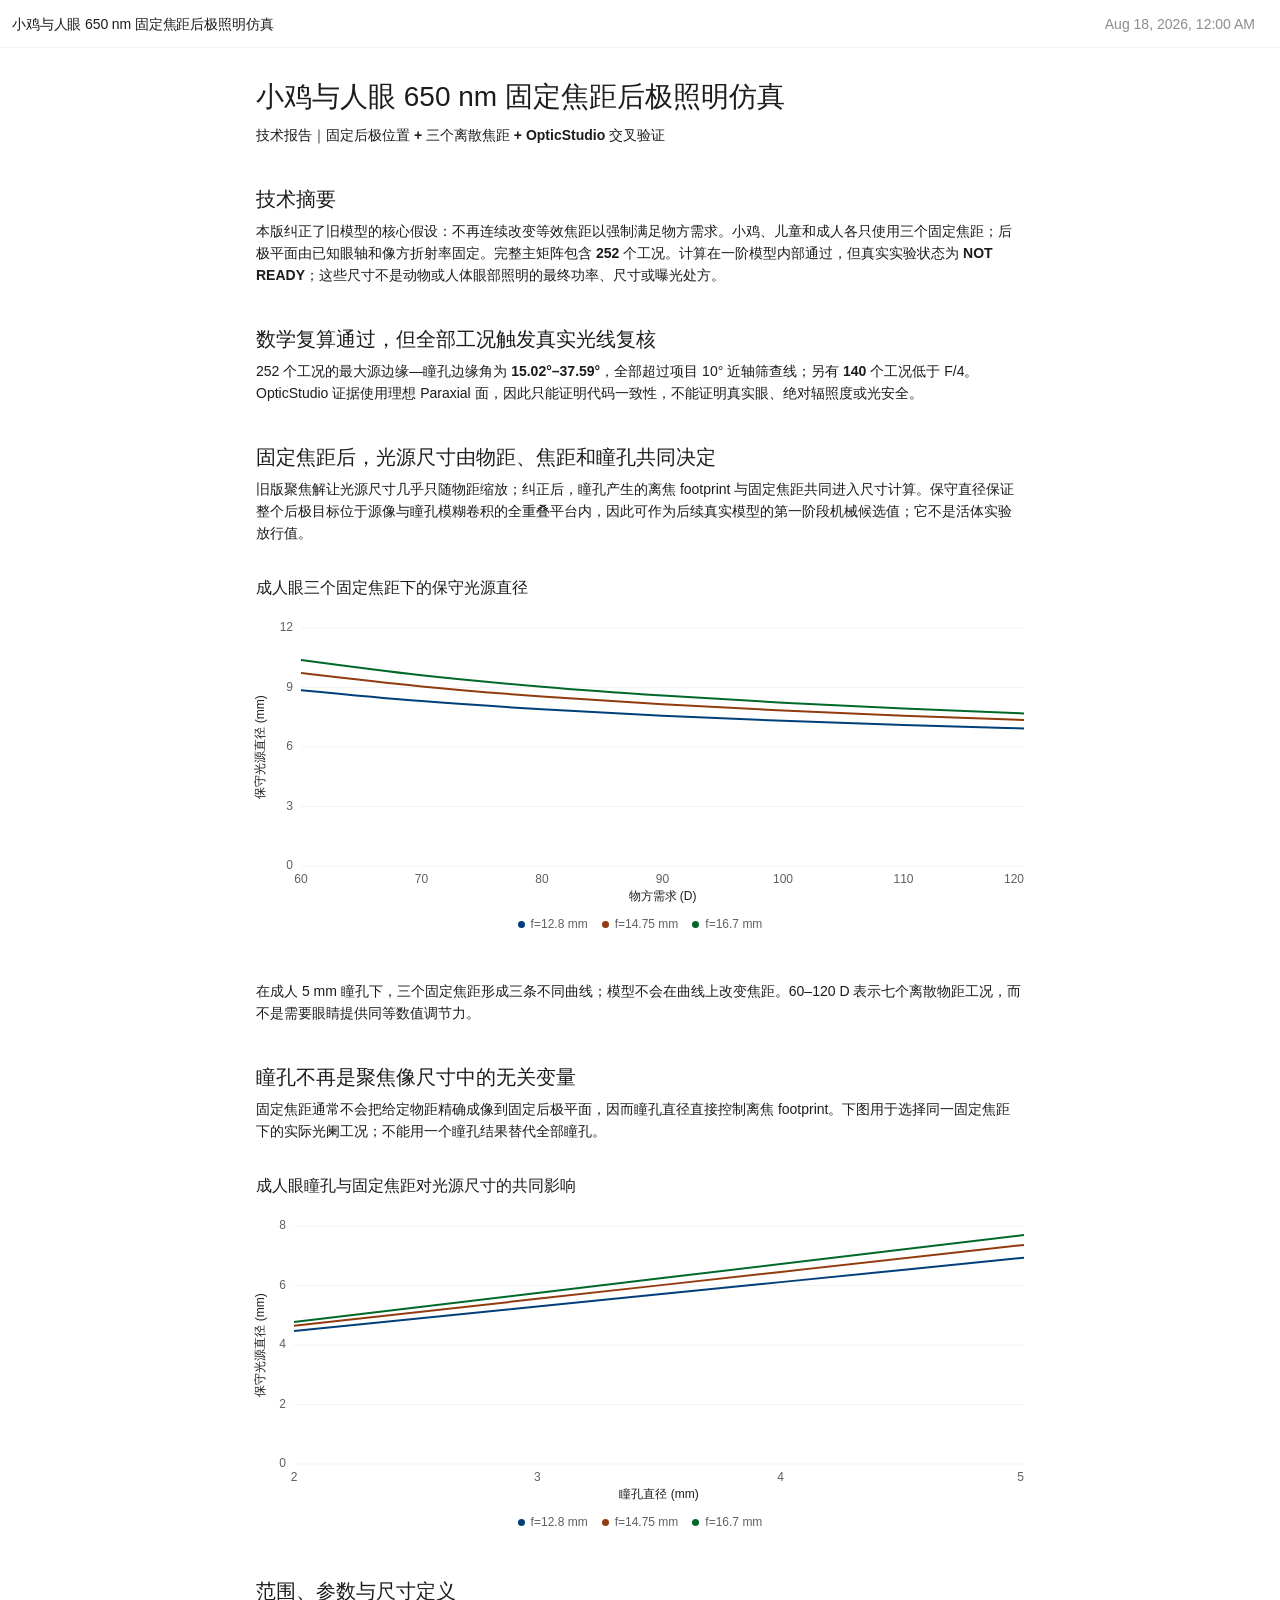
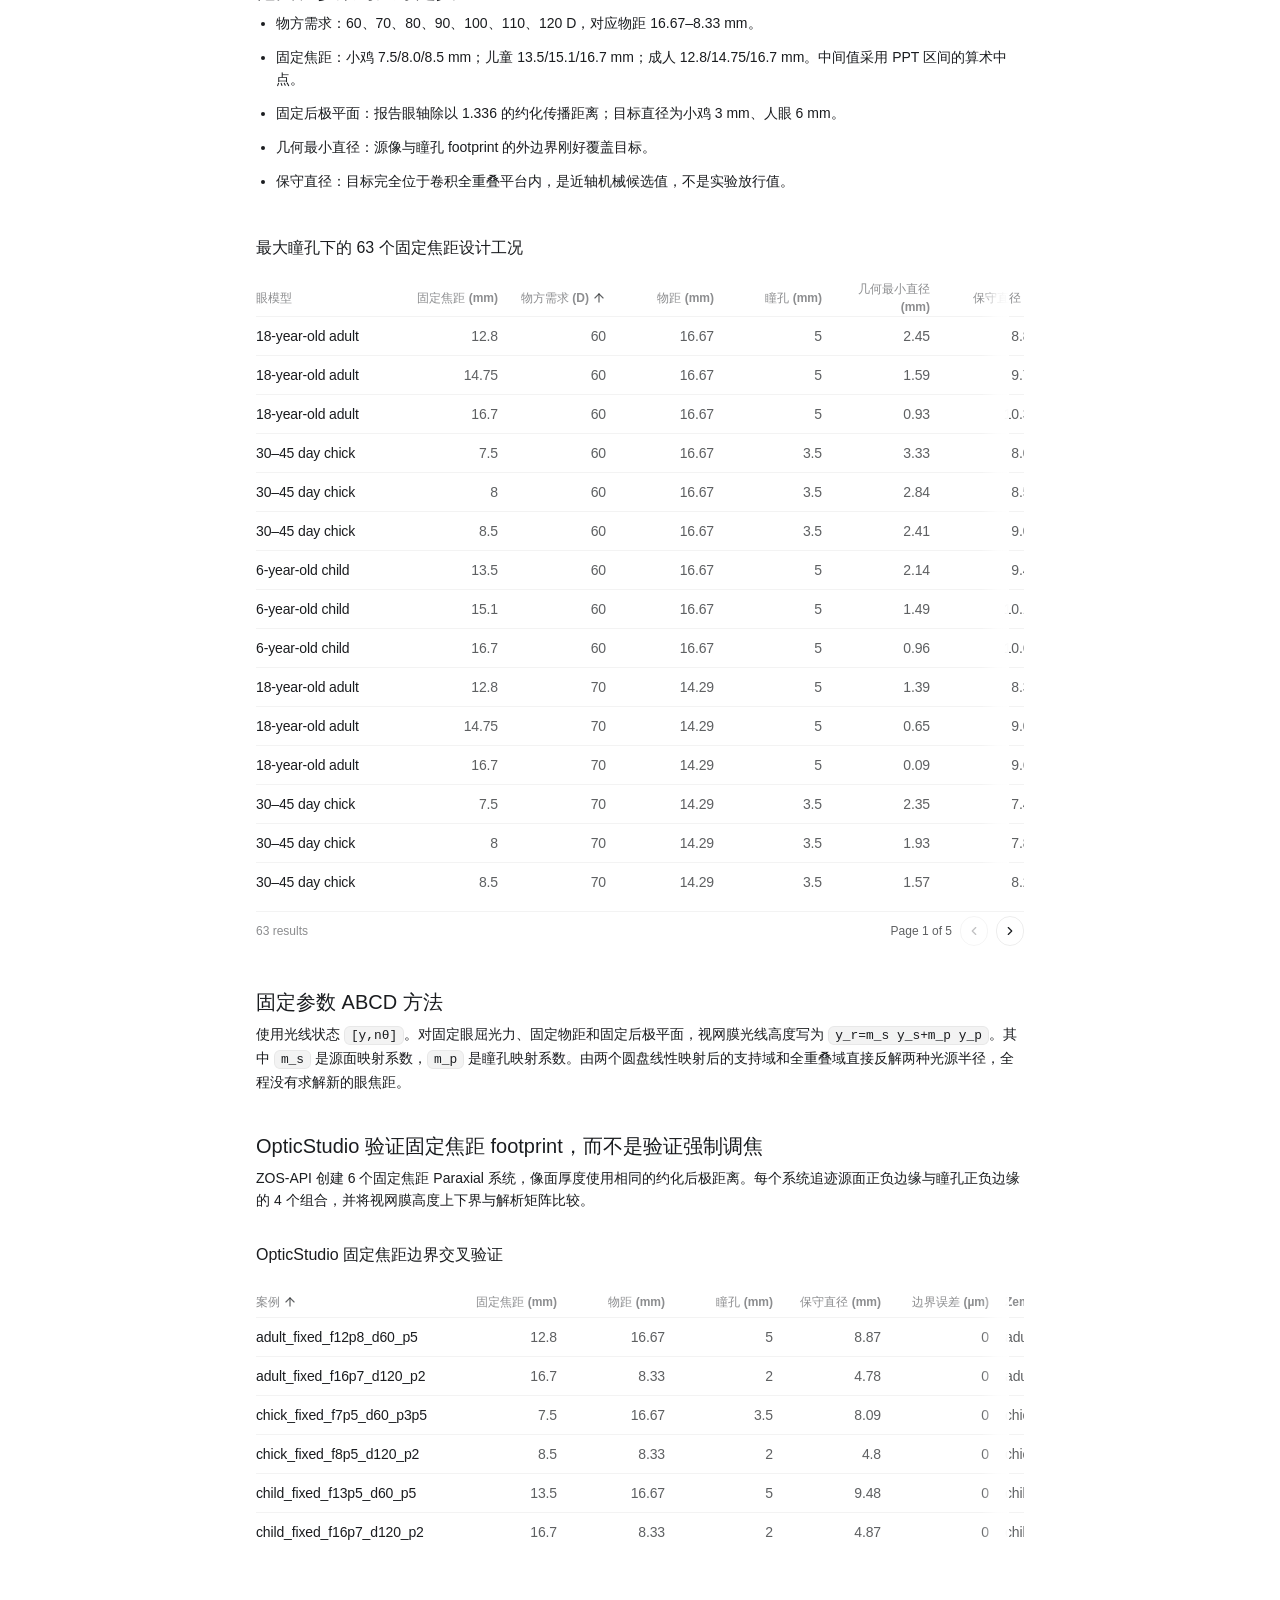
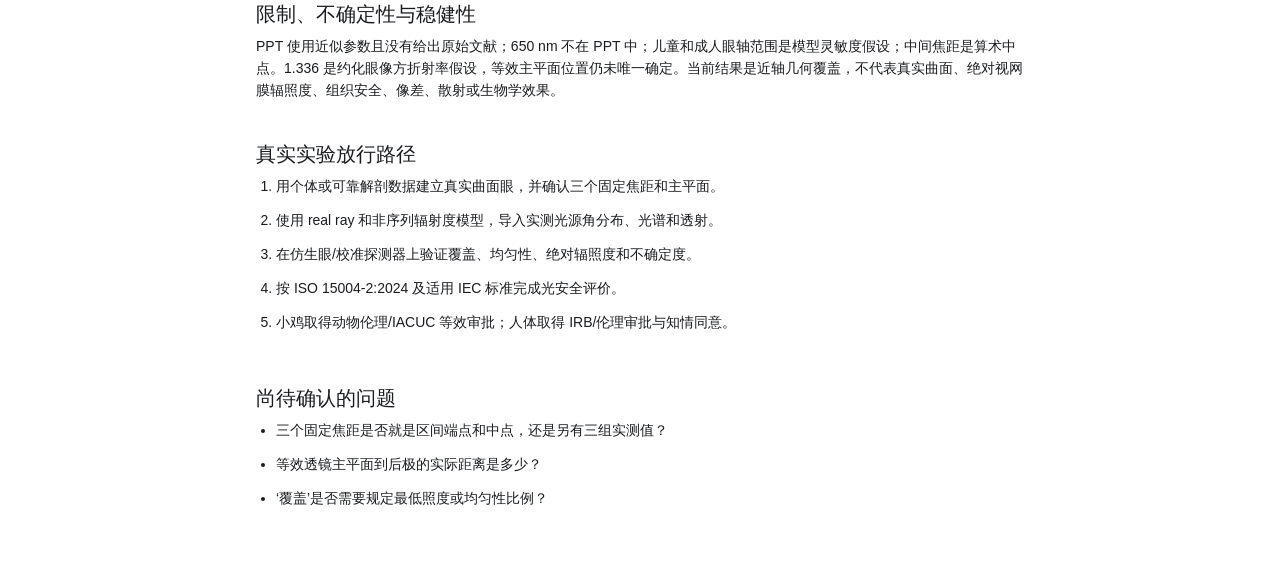
==== commit e2b65815: "Audit real-experiment readiness" ====
--- a/experiments/eye_illumination/report/eye_illumination_report.html
+++ b/experiments/eye_illumination/report/eye_illumination_report.html
@@ -34,41 +34,43 @@
 </style>
 </head>
 <body>
-<main id="data-analytics-portable-fallback" class="portable-fallback" data-portable-fallback="true" data-portable-surface="report"><header class="portable-page-header"><div class="portable-page-heading"><p class="portable-surface-label">Data Analytics report</p><h1>小鸡与人眼 650 nm 固定焦距后极照明仿真</h1><p class="portable-description">固定后极位置、每眼三个离散焦距、60–120 D 物方需求下的光源几何尺寸与 OpticStudio 交叉验证。</p></div><div class="portable-page-meta"><time datetime="2026-08-14T00:00:00Z">Aug 14, 2026, 12:00 AM UTC</time></div></header><div class="portable-block-stack"><div class="portable-block portable-layout-full" data-artifact-block-id="title" data-artifact-block-type="markdown" data-layout="full"><section class="portable-markdown"><p><strong>技术报告｜固定后极位置 + 三个离散焦距 + OpticStudio 交叉验证</strong></p></section></div>
+<main id="data-analytics-portable-fallback" class="portable-fallback" data-portable-fallback="true" data-portable-surface="report"><header class="portable-page-header"><div class="portable-page-heading"><p class="portable-surface-label">Data Analytics report</p><h1>小鸡与人眼 650 nm 固定焦距后极照明仿真</h1><p class="portable-description">固定后极位置、每眼三个离散焦距、60–120 D 物方需求下的一阶候选尺寸、OpticStudio 交叉验证与真实实验适用性审计。</p></div><div class="portable-page-meta"><time datetime="2026-08-18T00:00:00Z">Aug 18, 2026, 12:00 AM UTC</time></div></header><div class="portable-block-stack"><div class="portable-block portable-layout-full" data-artifact-block-id="title" data-artifact-block-type="markdown" data-layout="full"><section class="portable-markdown"><p><strong>技术报告｜固定后极位置 + 三个离散焦距 + OpticStudio 交叉验证</strong></p></section></div>
 <div class="portable-block portable-layout-full" data-artifact-block-id="summary" data-artifact-block-type="markdown" data-layout="full"><section class="portable-markdown"><h2>技术摘要</h2>
-<p>本版纠正了旧模型的核心假设：<strong>不再连续改变等效焦距以强制满足物方需求</strong>。小鸡、儿童和成人各只使用三个固定焦距；后极平面由已知眼轴和像方折射率固定。完整主矩阵包含 <strong><span class="portable-source-tooltip portable-source-value" data-portable-source-host="true" tabindex="0" aria-describedby="portable-source-tooltip-1"><span class="portable-source-value-text">252</span><span class="portable-source-tooltip-content" id="portable-source-tooltip-1" role="tooltip"><span class="portable-source-tooltip-heading" aria-hidden="true">Source for 252</span><strong>Source: 自动验证结果</strong><span class="portable-source-meta">File: experiments/eye_illumination/results/validation_report.json</span></span></span> 个工况</strong>。每个工况同时给出几何最小尺寸和推荐的保守全重叠尺寸，不再输出“超过调节上限”的判定。</p></section><div class="portable-inline-source portable-source-summary" data-source-id="validation"><div class="portable-inline-source-content portable-source-summary-content"><span class="portable-source-tooltip-heading" aria-hidden="true">Source for 技术摘要</span><strong>Source: 自动验证结果</strong><span class="portable-source-meta">File: experiments/eye_illumination/results/validation_report.json</span></div></div></div>
+<p>本版纠正了旧模型的核心假设：<strong>不再连续改变等效焦距以强制满足物方需求</strong>。小鸡、儿童和成人各只使用三个固定焦距；后极平面由已知眼轴和像方折射率固定。完整主矩阵包含 <strong><span class="portable-source-tooltip portable-source-value" data-portable-source-host="true" tabindex="0" aria-describedby="portable-source-tooltip-1"><span class="portable-source-value-text">252</span><span class="portable-source-tooltip-content" id="portable-source-tooltip-1" role="tooltip"><span class="portable-source-tooltip-heading" aria-hidden="true">Source for 252</span><strong>Source: 自动验证结果</strong><span class="portable-source-meta">File: experiments/eye_illumination/results/validation_report.json</span></span></span> 个工况</strong>。计算在一阶模型内部通过，但真实实验状态为 <strong>NOT READY</strong>；这些尺寸不是动物或人体眼部照明的最终功率、尺寸或曝光处方。</p></section><div class="portable-inline-source portable-source-summary" data-source-id="validation"><div class="portable-inline-source-content portable-source-summary-content"><span class="portable-source-tooltip-heading" aria-hidden="true">Source for 技术摘要</span><strong>Source: 自动验证结果</strong><span class="portable-source-meta">File: experiments/eye_illumination/results/validation_report.json</span></div></div></div>
+<div class="portable-block portable-layout-full" data-artifact-block-id="readiness" data-artifact-block-type="markdown" data-layout="full"><section class="portable-markdown"><h2>数学复算通过，但全部工况触发真实光线复核</h2>
+<p><span class="portable-source-tooltip portable-source-value" data-portable-source-host="true" tabindex="0" aria-describedby="portable-source-tooltip-2"><span class="portable-source-value-text">252</span><span class="portable-source-tooltip-content" id="portable-source-tooltip-2" role="tooltip"><span class="portable-source-tooltip-heading" aria-hidden="true">Source for 252</span><strong>Source: 真实实验适用性审计</strong><span class="portable-source-meta">File: experiments/eye_illumination/results/real_experiment_readiness.json</span></span></span> 个工况的最大源边缘—瞳孔边缘角为 <strong><span class="portable-source-tooltip portable-source-value" data-portable-source-host="true" tabindex="0" aria-describedby="portable-source-tooltip-3"><span class="portable-source-value-text">15.02</span><span class="portable-source-tooltip-content" id="portable-source-tooltip-3" role="tooltip"><span class="portable-source-tooltip-heading" aria-hidden="true">Source for 15.02</span><strong>Source: 真实实验适用性审计</strong><span class="portable-source-meta">File: experiments/eye_illumination/results/real_experiment_readiness.json</span></span></span>°–<span class="portable-source-tooltip portable-source-value" data-portable-source-host="true" tabindex="0" aria-describedby="portable-source-tooltip-4"><span class="portable-source-value-text">37.59</span><span class="portable-source-tooltip-content" id="portable-source-tooltip-4" role="tooltip"><span class="portable-source-tooltip-heading" aria-hidden="true">Source for 37.59</span><strong>Source: 真实实验适用性审计</strong><span class="portable-source-meta">File: experiments/eye_illumination/results/real_experiment_readiness.json</span></span></span>°</strong>，全部超过项目 <span class="portable-source-tooltip portable-source-value" data-portable-source-host="true" tabindex="0" aria-describedby="portable-source-tooltip-5"><span class="portable-source-value-text">10</span><span class="portable-source-tooltip-content" id="portable-source-tooltip-5" role="tooltip"><span class="portable-source-tooltip-heading" aria-hidden="true">Source for 10</span><strong>Source: 真实实验适用性审计</strong><span class="portable-source-meta">File: experiments/eye_illumination/results/real_experiment_readiness.json</span></span></span>° 近轴筛查线；另有 <strong><span class="portable-source-tooltip portable-source-value" data-portable-source-host="true" tabindex="0" aria-describedby="portable-source-tooltip-6"><span class="portable-source-value-text">140</span><span class="portable-source-tooltip-content" id="portable-source-tooltip-6" role="tooltip"><span class="portable-source-tooltip-heading" aria-hidden="true">Source for 140</span><strong>Source: 真实实验适用性审计</strong><span class="portable-source-meta">File: experiments/eye_illumination/results/real_experiment_readiness.json</span></span></span> 个工况</strong>低于 F/<span class="portable-source-tooltip portable-source-value" data-portable-source-host="true" tabindex="0" aria-describedby="portable-source-tooltip-7"><span class="portable-source-value-text">4</span><span class="portable-source-tooltip-content" id="portable-source-tooltip-7" role="tooltip"><span class="portable-source-tooltip-heading" aria-hidden="true">Source for 4</span><strong>Source: 真实实验适用性审计</strong><span class="portable-source-meta">File: experiments/eye_illumination/results/real_experiment_readiness.json</span></span></span>。OpticStudio 证据使用理想 Paraxial 面，因此只能证明代码一致性，不能证明真实眼、绝对辐照度或光安全。</p></section><div class="portable-inline-source portable-source-summary" data-source-id="readiness"><div class="portable-inline-source-content portable-source-summary-content"><span class="portable-source-tooltip-heading" aria-hidden="true">Source for 数学复算通过，但全部工况触发真实光线复核</span><strong>Source: 真实实验适用性审计</strong><span class="portable-source-meta">File: experiments/eye_illumination/results/real_experiment_readiness.json</span></div></div></div>
 <div class="portable-block portable-layout-full" data-artifact-block-id="finding" data-artifact-block-type="markdown" data-layout="full"><section class="portable-markdown"><h2>固定焦距后，光源尺寸由物距、焦距和瞳孔共同决定</h2>
-<p>旧版聚焦解让光源尺寸几乎只随物距缩放；纠正后，瞳孔产生的离焦 footprint 与固定焦距共同进入尺寸计算。保守直径保证整个后极目标位于源像与瞳孔模糊卷积的全重叠平台内，因此比仅让外边界碰到目标的几何最小直径更适合作为第一阶段设计值。</p></section><div class="portable-inline-source portable-source-summary" data-source-id="headline_query"><div class="portable-inline-source-content portable-source-summary-content"><span class="portable-source-tooltip-heading" aria-hidden="true">Source for 固定焦距后，光源尺寸由物距、焦距和瞳孔共同决定</span><strong>Source: 最大瞳孔设计值 SQL</strong><span class="portable-source-meta">Table: headline_results</span><p class="portable-source-description-data">报告生成器实际执行的 SQLite 查询。</p><pre class="portable-source-query-data" aria-hidden="true"><code>SELECT * FROM headline_results ORDER BY eye_id, fixed_focal_length_mm, source_demand_D</code></pre></div></div></div>
-<div class="portable-block portable-layout-full" data-artifact-block-id="adult_chart" data-artifact-block-type="chart" data-layout="full"><figure class="portable-content-card portable-chart-summary" data-artifact-id="adult_demand" data-artifact-kind="chart" data-chart-id="adult_demand" data-portable-visual-title="成人眼三个固定焦距下的保守光源直径" data-portable-source-host="true" tabindex="0" aria-label="成人眼三个固定焦距下的保守光源直径" aria-describedby="portable-source-tooltip-2"><figcaption class="portable-visual-header"><strong>成人眼三个固定焦距下的保守光源直径</strong></figcaption><div class="portable-inline-source" data-source-id="adult_chart_query"><div class="portable-inline-source-content portable-source-tooltip-content" id="portable-source-tooltip-2" role="tooltip"><span class="portable-source-tooltip-heading" aria-hidden="true">Source for 成人眼三个固定焦距下的保守光源直径</span><strong>Source: 成人固定焦距物距曲线 SQL</strong><span class="portable-source-meta">Table: headline_results</span><p class="portable-source-description-data">报告生成器实际执行的 SQLite 查询。</p><pre class="portable-source-query-data" aria-hidden="true"><code>SELECT *, printf(&#39;f=%g mm&#39;, fixed_focal_length_mm) AS focal_label
+<p>旧版聚焦解让光源尺寸几乎只随物距缩放；纠正后，瞳孔产生的离焦 footprint 与固定焦距共同进入尺寸计算。保守直径保证整个后极目标位于源像与瞳孔模糊卷积的全重叠平台内，因此可作为后续真实模型的第一阶段机械候选值；它不是活体实验放行值。</p></section><div class="portable-inline-source portable-source-summary" data-source-id="headline_query"><div class="portable-inline-source-content portable-source-summary-content"><span class="portable-source-tooltip-heading" aria-hidden="true">Source for 固定焦距后，光源尺寸由物距、焦距和瞳孔共同决定</span><strong>Source: 最大瞳孔设计值 SQL</strong><span class="portable-source-meta">Table: headline_results</span><p class="portable-source-description-data">报告生成器实际执行的 SQLite 查询。</p><pre class="portable-source-query-data" aria-hidden="true"><code>SELECT * FROM headline_results ORDER BY eye_id, fixed_focal_length_mm, source_demand_D</code></pre></div></div></div>
+<div class="portable-block portable-layout-full" data-artifact-block-id="adult_chart" data-artifact-block-type="chart" data-layout="full"><figure class="portable-content-card portable-chart-summary" data-artifact-id="adult_demand" data-artifact-kind="chart" data-chart-id="adult_demand" data-portable-visual-title="成人眼三个固定焦距下的保守光源直径" data-portable-source-host="true" tabindex="0" aria-label="成人眼三个固定焦距下的保守光源直径" aria-describedby="portable-source-tooltip-8"><figcaption class="portable-visual-header"><strong>成人眼三个固定焦距下的保守光源直径</strong></figcaption><div class="portable-inline-source" data-source-id="adult_chart_query"><div class="portable-inline-source-content portable-source-tooltip-content" id="portable-source-tooltip-8" role="tooltip"><span class="portable-source-tooltip-heading" aria-hidden="true">Source for 成人眼三个固定焦距下的保守光源直径</span><strong>Source: 成人固定焦距物距曲线 SQL</strong><span class="portable-source-meta">Table: headline_results</span><p class="portable-source-description-data">报告生成器实际执行的 SQLite 查询。</p><pre class="portable-source-query-data" aria-hidden="true"><code>SELECT *, printf(&#39;f=%g mm&#39;, fixed_focal_length_mm) AS focal_label
 FROM headline_results WHERE eye_id=&#39;adult_18y&#39; ORDER BY fixed_focal_length_mm, source_demand_D</code></pre></div></div><div class="portable-table-scroll"><table><caption>成人眼三个固定焦距下的保守光源直径 data</caption><thead><tr><th scope="col" class="portable-table-number">物方需求 (D)</th><th scope="col" class="portable-table-number">保守光源直径 (mm)</th><th scope="col">固定焦距</th></tr></thead><tbody><tr><td class="portable-table-number">60</td><td class="portable-table-number">8.87</td><td>f=12.8 mm</td></tr><tr><td class="portable-table-number">70</td><td class="portable-table-number">8.32</td><td>f=12.8 mm</td></tr><tr><td class="portable-table-number">80</td><td class="portable-table-number">7.9</td><td>f=12.8 mm</td></tr><tr><td class="portable-table-number">90</td><td class="portable-table-number">7.58</td><td>f=12.8 mm</td></tr><tr><td class="portable-table-number">100</td><td class="portable-table-number">7.32</td><td>f=12.8 mm</td></tr><tr><td class="portable-table-number">110</td><td class="portable-table-number">7.11</td><td>f=12.8 mm</td></tr><tr><td class="portable-table-number">120</td><td class="portable-table-number">6.93</td><td>f=12.8 mm</td></tr><tr><td class="portable-table-number">60</td><td class="portable-table-number">9.73</td><td>f=14.75 mm</td></tr><tr><td class="portable-table-number">70</td><td class="portable-table-number">9.05</td><td>f=14.75 mm</td></tr><tr><td class="portable-table-number">80</td><td class="portable-table-number">8.55</td><td>f=14.75 mm</td></tr><tr><td class="portable-table-number">90</td><td class="portable-table-number">8.15</td><td>f=14.75 mm</td></tr><tr><td class="portable-table-number">100</td><td class="portable-table-number">7.84</td><td>f=14.75 mm</td></tr><tr><td class="portable-table-number">110</td><td class="portable-table-number">7.58</td><td>f=14.75 mm</td></tr><tr><td class="portable-table-number">120</td><td class="portable-table-number">7.36</td><td>f=14.75 mm</td></tr><tr><td class="portable-table-number">60</td><td class="portable-table-number">10.39</td><td>f=16.7 mm</td></tr><tr><td class="portable-table-number">70</td><td class="portable-table-number">9.62</td><td>f=16.7 mm</td></tr><tr><td class="portable-table-number">80</td><td class="portable-table-number">9.04</td><td>f=16.7 mm</td></tr><tr><td class="portable-table-number">90</td><td class="portable-table-number">8.59</td><td>f=16.7 mm</td></tr><tr><td class="portable-table-number">100</td><td class="portable-table-number">8.23</td><td>f=16.7 mm</td></tr><tr><td class="portable-table-number">110</td><td class="portable-table-number">7.94</td><td>f=16.7 mm</td></tr><tr><td class="portable-table-number">120</td><td class="portable-table-number">7.69</td><td>f=16.7 mm</td></tr></tbody></table></div></figure></div>
-<div class="portable-block portable-layout-full" data-artifact-block-id="adult_explain" data-artifact-block-type="markdown" data-layout="full"><section class="portable-markdown"><p>在成人 5 mm 瞳孔下，三个固定焦距形成三条不同曲线；模型不会在曲线上改变焦距。<span class="portable-source-tooltip portable-source-value" data-portable-source-host="true" tabindex="0" aria-describedby="portable-source-tooltip-3"><span class="portable-source-value-text">60</span><span class="portable-source-tooltip-content" id="portable-source-tooltip-3" role="tooltip"><span class="portable-source-tooltip-heading" aria-hidden="true">Source for 60</span><strong>Source: 成人固定焦距物距曲线 SQL</strong><span class="portable-source-meta">Table: headline_results</span></span></span>–<span class="portable-source-tooltip portable-source-value" data-portable-source-host="true" tabindex="0" aria-describedby="portable-source-tooltip-4"><span class="portable-source-value-text">120</span><span class="portable-source-tooltip-content" id="portable-source-tooltip-4" role="tooltip"><span class="portable-source-tooltip-heading" aria-hidden="true">Source for 120</span><strong>Source: 成人固定焦距物距曲线 SQL</strong><span class="portable-source-meta">Table: headline_results</span></span></span> D 表示七个离散物距工况，而不是需要眼睛提供同等数值调节力。</p></section><div class="portable-inline-source portable-source-summary" data-source-id="adult_chart_query"><div class="portable-inline-source-content portable-source-summary-content"><span class="portable-source-tooltip-heading" aria-hidden="true">Source for 在成人 5 mm 瞳孔下，三个固定焦距形成三条不同曲线；模型不会在曲线上改变焦距。60–120 D 表示七个离散物距工况，而不是需要眼睛提供同等数值调节力。</span><strong>Source: 成人固定焦距物距曲线 SQL</strong><span class="portable-source-meta">Table: headline_results</span><p class="portable-source-description-data">报告生成器实际执行的 SQLite 查询。</p><pre class="portable-source-query-data" aria-hidden="true"><code>SELECT *, printf(&#39;f=%g mm&#39;, fixed_focal_length_mm) AS focal_label
+<div class="portable-block portable-layout-full" data-artifact-block-id="adult_explain" data-artifact-block-type="markdown" data-layout="full"><section class="portable-markdown"><p>在成人 5 mm 瞳孔下，三个固定焦距形成三条不同曲线；模型不会在曲线上改变焦距。<span class="portable-source-tooltip portable-source-value" data-portable-source-host="true" tabindex="0" aria-describedby="portable-source-tooltip-9"><span class="portable-source-value-text">60</span><span class="portable-source-tooltip-content" id="portable-source-tooltip-9" role="tooltip"><span class="portable-source-tooltip-heading" aria-hidden="true">Source for 60</span><strong>Source: 成人固定焦距物距曲线 SQL</strong><span class="portable-source-meta">Table: headline_results</span></span></span>–<span class="portable-source-tooltip portable-source-value" data-portable-source-host="true" tabindex="0" aria-describedby="portable-source-tooltip-10"><span class="portable-source-value-text">120</span><span class="portable-source-tooltip-content" id="portable-source-tooltip-10" role="tooltip"><span class="portable-source-tooltip-heading" aria-hidden="true">Source for 120</span><strong>Source: 成人固定焦距物距曲线 SQL</strong><span class="portable-source-meta">Table: headline_results</span></span></span> D 表示七个离散物距工况，而不是需要眼睛提供同等数值调节力。</p></section><div class="portable-inline-source portable-source-summary" data-source-id="adult_chart_query"><div class="portable-inline-source-content portable-source-summary-content"><span class="portable-source-tooltip-heading" aria-hidden="true">Source for 在成人 5 mm 瞳孔下，三个固定焦距形成三条不同曲线；模型不会在曲线上改变焦距。60–120 D 表示七个离散物距工况，而不是需要眼睛提供同等数值调节力。</span><strong>Source: 成人固定焦距物距曲线 SQL</strong><span class="portable-source-meta">Table: headline_results</span><p class="portable-source-description-data">报告生成器实际执行的 SQLite 查询。</p><pre class="portable-source-query-data" aria-hidden="true"><code>SELECT *, printf(&#39;f=%g mm&#39;, fixed_focal_length_mm) AS focal_label
 FROM headline_results WHERE eye_id=&#39;adult_18y&#39; ORDER BY fixed_focal_length_mm, source_demand_D</code></pre></div></div></div>
 <div class="portable-block portable-layout-full" data-artifact-block-id="pupil_section" data-artifact-block-type="markdown" data-layout="full"><section class="portable-markdown"><h2>瞳孔不再是聚焦像尺寸中的无关变量</h2>
 <p>固定焦距通常不会把给定物距精确成像到固定后极平面，因而瞳孔直径直接控制离焦 footprint。下图用于选择同一固定焦距下的实际光阑工况；不能用一个瞳孔结果替代全部瞳孔。</p></section><div class="portable-inline-source portable-source-summary" data-source-id="fixed_sweep"><div class="portable-inline-source-content portable-source-summary-content"><span class="portable-source-tooltip-heading" aria-hidden="true">Source for 瞳孔不再是聚焦像尺寸中的无关变量</span><strong>Source: 固定焦距光源尺寸主扫描</strong><span class="portable-source-meta">File: experiments/eye_illumination/results/fixed_focal_source_sweep.csv</span></div></div></div>
-<div class="portable-block portable-layout-full" data-artifact-block-id="pupil_chart" data-artifact-block-type="chart" data-layout="full"><figure class="portable-content-card portable-chart-summary" data-artifact-id="adult_pupil" data-artifact-kind="chart" data-chart-id="adult_pupil" data-portable-visual-title="成人眼瞳孔与固定焦距对光源尺寸的共同影响" data-portable-source-host="true" tabindex="0" aria-label="成人眼瞳孔与固定焦距对光源尺寸的共同影响" aria-describedby="portable-source-tooltip-5"><figcaption class="portable-visual-header"><strong>成人眼瞳孔与固定焦距对光源尺寸的共同影响</strong></figcaption><div class="portable-inline-source" data-source-id="adult_pupil_query"><div class="portable-inline-source-content portable-source-tooltip-content" id="portable-source-tooltip-5" role="tooltip"><span class="portable-source-tooltip-heading" aria-hidden="true">Source for 成人眼瞳孔与固定焦距对光源尺寸的共同影响</span><strong>Source: 成人瞳孔敏感性 SQL</strong><span class="portable-source-meta">Table: fixed_focal_source_sweep</span><p class="portable-source-description-data">报告生成器实际执行的 SQLite 查询。</p><pre class="portable-source-query-data" aria-hidden="true"><code>SELECT *, printf(&#39;f=%g mm&#39;, fixed_focal_length_mm) AS focal_label,
+<div class="portable-block portable-layout-full" data-artifact-block-id="pupil_chart" data-artifact-block-type="chart" data-layout="full"><figure class="portable-content-card portable-chart-summary" data-artifact-id="adult_pupil" data-artifact-kind="chart" data-chart-id="adult_pupil" data-portable-visual-title="成人眼瞳孔与固定焦距对光源尺寸的共同影响" data-portable-source-host="true" tabindex="0" aria-label="成人眼瞳孔与固定焦距对光源尺寸的共同影响" aria-describedby="portable-source-tooltip-11"><figcaption class="portable-visual-header"><strong>成人眼瞳孔与固定焦距对光源尺寸的共同影响</strong></figcaption><div class="portable-inline-source" data-source-id="adult_pupil_query"><div class="portable-inline-source-content portable-source-tooltip-content" id="portable-source-tooltip-11" role="tooltip"><span class="portable-source-tooltip-heading" aria-hidden="true">Source for 成人眼瞳孔与固定焦距对光源尺寸的共同影响</span><strong>Source: 成人瞳孔敏感性 SQL</strong><span class="portable-source-meta">Table: fixed_focal_source_sweep</span><p class="portable-source-description-data">报告生成器实际执行的 SQLite 查询。</p><pre class="portable-source-query-data" aria-hidden="true"><code>SELECT *, printf(&#39;f=%g mm&#39;, fixed_focal_length_mm) AS focal_label,
 printf(&#39;%g D&#39;, source_demand_D) AS demand_label
 FROM fixed_focal_source_sweep
 WHERE eye_id=&#39;adult_18y&#39; AND source_demand_D IN (60,120)
 ORDER BY source_demand_D, fixed_focal_length_mm, pupil_diameter_mm</code></pre></div></div><div class="portable-table-scroll"><table><caption>成人眼瞳孔与固定焦距对光源尺寸的共同影响 data</caption><thead><tr><th scope="col" class="portable-table-number">瞳孔直径 (mm)</th><th scope="col" class="portable-table-number">保守光源直径 (mm)</th><th scope="col">固定焦距</th></tr></thead><tbody><tr><td class="portable-table-number">2</td><td class="portable-table-number">6.94</td><td>f=12.8 mm</td></tr><tr><td class="portable-table-number">3</td><td class="portable-table-number">7.59</td><td>f=12.8 mm</td></tr><tr><td class="portable-table-number">4</td><td class="portable-table-number">8.23</td><td>f=12.8 mm</td></tr><tr><td class="portable-table-number">5</td><td class="portable-table-number">8.87</td><td>f=12.8 mm</td></tr><tr><td class="portable-table-number">2</td><td class="portable-table-number">7.29</td><td>f=14.75 mm</td></tr><tr><td class="portable-table-number">3</td><td class="portable-table-number">8.1</td><td>f=14.75 mm</td></tr><tr><td class="portable-table-number">4</td><td class="portable-table-number">8.92</td><td>f=14.75 mm</td></tr><tr><td class="portable-table-number">5</td><td class="portable-table-number">9.73</td><td>f=14.75 mm</td></tr><tr><td class="portable-table-number">2</td><td class="portable-table-number">7.55</td><td>f=16.7 mm</td></tr><tr><td class="portable-table-number">3</td><td class="portable-table-number">8.5</td><td>f=16.7 mm</td></tr><tr><td class="portable-table-number">4</td><td class="portable-table-number">9.44</td><td>f=16.7 mm</td></tr><tr><td class="portable-table-number">5</td><td class="portable-table-number">10.39</td><td>f=16.7 mm</td></tr><tr><td class="portable-table-number">2</td><td class="portable-table-number">4.47</td><td>f=12.8 mm</td></tr><tr><td class="portable-table-number">3</td><td class="portable-table-number">5.29</td><td>f=12.8 mm</td></tr><tr><td class="portable-table-number">4</td><td class="portable-table-number">6.11</td><td>f=12.8 mm</td></tr><tr><td class="portable-table-number">5</td><td class="portable-table-number">6.93</td><td>f=12.8 mm</td></tr><tr><td class="portable-table-number">2</td><td class="portable-table-number">4.64</td><td>f=14.75 mm</td></tr><tr><td class="portable-table-number">3</td><td class="portable-table-number">5.55</td><td>f=14.75 mm</td></tr><tr><td class="portable-table-number">4</td><td class="portable-table-number">6.46</td><td>f=14.75 mm</td></tr><tr><td class="portable-table-number">5</td><td class="portable-table-number">7.36</td><td>f=14.75 mm</td></tr><tr><td class="portable-table-number">2</td><td class="portable-table-number">4.78</td><td>f=16.7 mm</td></tr><tr><td class="portable-table-number">3</td><td class="portable-table-number">5.75</td><td>f=16.7 mm</td></tr><tr><td class="portable-table-number">4</td><td class="portable-table-number">6.72</td><td>f=16.7 mm</td></tr><tr><td class="portable-table-number">5</td><td class="portable-table-number">7.69</td><td>f=16.7 mm</td></tr></tbody></table></div></figure></div>
 <div class="portable-block portable-layout-full" data-artifact-block-id="definition" data-artifact-block-type="markdown" data-layout="full"><section class="portable-markdown"><h2>范围、参数与尺寸定义</h2>
-<ul><li>物方需求：60、70、80、90、100、110、120 D，对应物距 16.67–8.33 mm。</li><li>固定焦距：小鸡 7.5/8.0/8.5 mm；儿童 13.5/15.1/16.7 mm；成人 12.8/14.75/16.7 mm。中间值采用 PPT 区间的算术中点。</li><li>固定后极平面：报告眼轴除以 1.336 的约化传播距离；目标直径为小鸡 3 mm、人眼 6 mm。</li><li>几何最小直径：源像与瞳孔 footprint 的外边界刚好覆盖目标。</li><li>保守直径：目标完全位于卷积全重叠平台内，是当前推荐值。</li></ul></section></div>
-<div class="portable-block portable-layout-full" data-artifact-block-id="headline" data-artifact-block-type="table" data-layout="full"><section class="portable-content-card portable-table-card" data-artifact-id="headline_table" data-artifact-kind="table" data-table-id="headline_table" data-portable-visual-title="最大瞳孔下的 63 个固定焦距设计工况"><header class="portable-visual-header"><h2>最大瞳孔下的 63 个固定焦距设计工况</h2></header><div class="portable-inline-source portable-source-summary" data-source-id="headline_query"><div class="portable-inline-source-content portable-source-summary-content"><span class="portable-source-tooltip-heading" aria-hidden="true">Source for 最大瞳孔下的 63 个固定焦距设计工况</span><strong>Source: 最大瞳孔设计值 SQL</strong><span class="portable-source-meta">Table: headline_results</span><p class="portable-source-description-data">报告生成器实际执行的 SQLite 查询。</p><pre class="portable-source-query-data" aria-hidden="true"><code>SELECT * FROM headline_results ORDER BY eye_id, fixed_focal_length_mm, source_demand_D</code></pre></div></div><div class="portable-table-source-region"><div class="portable-table-scroll"><table><caption>最大瞳孔下的 63 个固定焦距设计工况</caption><thead><tr><th scope="col">眼模型</th><th scope="col" class="portable-table-number">固定焦距 (mm)</th><th scope="col" class="portable-table-number">物方需求 (D)</th><th scope="col" class="portable-table-number">物距 (mm)</th><th scope="col" class="portable-table-number">瞳孔 (mm)</th><th scope="col" class="portable-table-number">几何最小直径 (mm)</th><th scope="col" class="portable-table-number">保守直径 (mm)</th></tr></thead><tbody><tr><td>18-year-old adult</td><td class="portable-table-source-cell portable-table-number"><span class="portable-source-tooltip portable-source-value" data-portable-source-host="true" tabindex="0" aria-describedby="portable-source-tooltip-6"><span class="portable-source-value-text">12.8</span><span class="portable-source-tooltip-content" id="portable-source-tooltip-6" role="tooltip"><span class="portable-source-tooltip-heading" aria-hidden="true">Source for 12.8</span><strong>Source: 最大瞳孔设计值 SQL</strong><span class="portable-source-meta">Table: headline_results</span></span></span></td><td class="portable-table-source-cell portable-table-number"><span class="portable-source-tooltip portable-source-value" data-portable-source-host="true" tabindex="0" aria-describedby="portable-source-tooltip-7"><span class="portable-source-value-text">60</span><span class="portable-source-tooltip-content" id="portable-source-tooltip-7" role="tooltip"><span class="portable-source-tooltip-heading" aria-hidden="true">Source for 60</span><strong>Source: 最大瞳孔设计值 SQL</strong><span class="portable-source-meta">Table: headline_results</span></span></span></td><td class="portable-table-source-cell portable-table-number"><span class="portable-source-tooltip portable-source-value" data-portable-source-host="true" tabindex="0" aria-describedby="portable-source-tooltip-8"><span class="portable-source-value-text">16.67</span><span class="portable-source-tooltip-content" id="portable-source-tooltip-8" role="tooltip"><span class="portable-source-tooltip-heading" aria-hidden="true">Source for 16.67</span><strong>Source: 最大瞳孔设计值 SQL</strong><span class="portable-source-meta">Table: headline_results</span></span></span></td><td class="portable-table-source-cell portable-table-number"><span class="portable-source-tooltip portable-source-value" data-portable-source-host="true" tabindex="0" aria-describedby="portable-source-tooltip-9"><span class="portable-source-value-text">5</span><span class="portable-source-tooltip-content" id="portable-source-tooltip-9" role="tooltip"><span class="portable-source-tooltip-heading" aria-hidden="true">Source for 5</span><strong>Source: 最大瞳孔设计值 SQL</strong><span class="portable-source-meta">Table: headline_results</span></span></span></td><td class="portable-table-source-cell portable-table-number"><span class="portable-source-tooltip portable-source-value" data-portable-source-host="true" tabindex="0" aria-describedby="portable-source-tooltip-10"><span class="portable-source-value-text">2.45</span><span class="portable-source-tooltip-content" id="portable-source-tooltip-10" role="tooltip"><span class="portable-source-tooltip-heading" aria-hidden="true">Source for 2.45</span><strong>Source: 最大瞳孔设计值 SQL</strong><span class="portable-source-meta">Table: headline_results</span></span></span></td><td class="portable-table-source-cell portable-table-number"><span class="portable-source-tooltip portable-source-value" data-portable-source-host="true" tabindex="0" aria-describedby="portable-source-tooltip-11"><span class="portable-source-value-text">8.87</span><span class="portable-source-tooltip-content" id="portable-source-tooltip-11" role="tooltip"><span class="portable-source-tooltip-heading" aria-hidden="true">Source for 8.87</span><strong>Source: 最大瞳孔设计值 SQL</strong><span class="portable-source-meta">Table: headline_results</span></span></span></td></tr><tr><td>18-year-old adult</td><td class="portable-table-source-cell portable-table-number"><span class="portable-source-tooltip portable-source-value" data-portable-source-host="true" tabindex="0" aria-describedby="portable-source-tooltip-12"><span class="portable-source-value-text">14.75</span><span class="portable-source-tooltip-content" id="portable-source-tooltip-12" role="tooltip"><span class="portable-source-tooltip-heading" aria-hidden="true">Source for 14.75</span><strong>Source: 最大瞳孔设计值 SQL</strong><span class="portable-source-meta">Table: headline_results</span></span></span></td><td class="portable-table-source-cell portable-table-number"><span class="portable-source-tooltip portable-source-value" data-portable-source-host="true" tabindex="0" aria-describedby="portable-source-tooltip-13"><span class="portable-source-value-text">60</span><span class="portable-source-tooltip-content" id="portable-source-tooltip-13" role="tooltip"><span class="portable-source-tooltip-heading" aria-hidden="true">Source for 60</span><strong>Source: 最大瞳孔设计值 SQL</strong><span class="portable-source-meta">Table: headline_results</span></span></span></td><td class="portable-table-source-cell portable-table-number"><span class="portable-source-tooltip portable-source-value" data-portable-source-host="true" tabindex="0" aria-describedby="portable-source-tooltip-14"><span class="portable-source-value-text">16.67</span><span class="portable-source-tooltip-content" id="portable-source-tooltip-14" role="tooltip"><span class="portable-source-tooltip-heading" aria-hidden="true">Source for 16.67</span><strong>Source: 最大瞳孔设计值 SQL</strong><span class="portable-source-meta">Table: headline_results</span></span></span></td><td class="portable-table-source-cell portable-table-number"><span class="portable-source-tooltip portable-source-value" data-portable-source-host="true" tabindex="0" aria-describedby="portable-source-tooltip-15"><span class="portable-source-value-text">5</span><span class="portable-source-tooltip-content" id="portable-source-tooltip-15" role="tooltip"><span class="portable-source-tooltip-heading" aria-hidden="true">Source for 5</span><strong>Source: 最大瞳孔设计值 SQL</strong><span class="portable-source-meta">Table: headline_results</span></span></span></td><td class="portable-table-source-cell portable-table-number"><span class="portable-source-tooltip portable-source-value" data-portable-source-host="true" tabindex="0" aria-describedby="portable-source-tooltip-16"><span class="portable-source-value-text">1.59</span><span class="portable-source-tooltip-content" id="portable-source-tooltip-16" role="tooltip"><span class="portable-source-tooltip-heading" aria-hidden="true">Source for 1.59</span><strong>Source: 最大瞳孔设计值 SQL</strong><span class="portable-source-meta">Table: headline_results</span></span></span></td><td class="portable-table-source-cell portable-table-number"><span class="portable-source-tooltip portable-source-value" data-portable-source-host="true" tabindex="0" aria-describedby="portable-source-tooltip-17"><span class="portable-source-value-text">9.73</span><span class="portable-source-tooltip-content" id="portable-source-tooltip-17" role="tooltip"><span class="portable-source-tooltip-heading" aria-hidden="true">Source for 9.73</span><strong>Source: 最大瞳孔设计值 SQL</strong><span class="portable-source-meta">Table: headline_results</span></span></span></td></tr><tr><td>18-year-old adult</td><td class="portable-table-source-cell portable-table-number"><span class="portable-source-tooltip portable-source-value" data-portable-source-host="true" tabindex="0" aria-describedby="portable-source-tooltip-18"><span class="portable-source-value-text">16.7</span><span class="portable-source-tooltip-content" id="portable-source-tooltip-18" role="tooltip"><span class="portable-source-tooltip-heading" aria-hidden="true">Source for 16.7</span><strong>Source: 最大瞳孔设计值 SQL</strong><span class="portable-source-meta">Table: headline_results</span></span></span></td><td class="portable-table-source-cell portable-table-number"><span class="portable-source-tooltip portable-source-value" data-portable-source-host="true" tabindex="0" aria-describedby="portable-source-tooltip-19"><span class="portable-source-value-text">60</span><span class="portable-source-tooltip-content" id="portable-source-tooltip-19" role="tooltip"><span class="portable-source-tooltip-heading" aria-hidden="true">Source for 60</span><strong>Source: 最大瞳孔设计值 SQL</strong><span class="portable-source-meta">Table: headline_results</span></span></span></td><td class="portable-table-source-cell portable-table-number"><span class="portable-source-tooltip portable-source-value" data-portable-source-host="true" tabindex="0" aria-describedby="portable-source-tooltip-20"><span class="portable-source-value-text">16.67</span><span class="portable-source-tooltip-content" id="portable-source-tooltip-20" role="tooltip"><span class="portable-source-tooltip-heading" aria-hidden="true">Source for 16.67</span><strong>Source: 最大瞳孔设计值 SQL</strong><span class="portable-source-meta">Table: headline_results</span></span></span></td><td class="portable-table-source-cell portable-table-number"><span class="portable-source-tooltip portable-source-value" data-portable-source-host="true" tabindex="0" aria-describedby="portable-source-tooltip-21"><span class="portable-source-value-text">5</span><span class="portable-source-tooltip-content" id="portable-source-tooltip-21" role="tooltip"><span class="portable-source-tooltip-heading" aria-hidden="true">Source for 5</span><strong>Source: 最大瞳孔设计值 SQL</strong><span class="portable-source-meta">Table: headline_results</span></span></span></td><td class="portable-table-source-cell portable-table-number"><span class="portable-source-tooltip portable-source-value" data-portable-source-host="true" tabindex="0" aria-describedby="portable-source-tooltip-22"><span class="portable-source-value-text">0.93</span><span class="portable-source-tooltip-content" id="portable-source-tooltip-22" role="tooltip"><span class="portable-source-tooltip-heading" aria-hidden="true">Source for 0.93</span><strong>Source: 最大瞳孔设计值 SQL</strong><span class="portable-source-meta">Table: headline_results</span></span></span></td><td class="portable-table-source-cell portable-table-number"><span class="portable-source-tooltip portable-source-value" data-portable-source-host="true" tabindex="0" aria-describedby="portable-source-tooltip-23"><span class="portable-source-value-text">10.39</span><span class="portable-source-tooltip-content" id="portable-source-tooltip-23" role="tooltip"><span class="portable-source-tooltip-heading" aria-hidden="true">Source for 10.39</span><strong>Source: 最大瞳孔设计值 SQL</strong><span class="portable-source-meta">Table: headline_results</span></span></span></td></tr><tr><td>30–45 day chick</td><td class="portable-table-source-cell portable-table-number"><span class="portable-source-tooltip portable-source-value" data-portable-source-host="true" tabindex="0" aria-describedby="portable-source-tooltip-24"><span class="portable-source-value-text">7.5</span><span class="portable-source-tooltip-content" id="portable-source-tooltip-24" role="tooltip"><span class="portable-source-tooltip-heading" aria-hidden="true">Source for 7.5</span><strong>Source: 最大瞳孔设计值 SQL</strong><span class="portable-source-meta">Table: headline_results</span></span></span></td><td class="portable-table-source-cell portable-table-number"><span class="portable-source-tooltip portable-source-value" data-portable-source-host="true" tabindex="0" aria-describedby="portable-source-tooltip-25"><span class="portable-source-value-text">60</span><span class="portable-source-tooltip-content" id="portable-source-tooltip-25" role="tooltip"><span class="portable-source-tooltip-heading" aria-hidden="true">Source for 60</span><strong>Source: 最大瞳孔设计值 SQL</strong><span class="portable-source-meta">Table: headline_results</span></span></span></td><td class="portable-table-source-cell portable-table-number"><span class="portable-source-tooltip portable-source-value" data-portable-source-host="true" tabindex="0" aria-describedby="portable-source-tooltip-26"><span class="portable-source-value-text">16.67</span><span class="portable-source-tooltip-content" id="portable-source-tooltip-26" role="tooltip"><span class="portable-source-tooltip-heading" aria-hidden="true">Source for 16.67</span><strong>Source: 最大瞳孔设计值 SQL</strong><span class="portable-source-meta">Table: headline_results</span></span></span></td><td class="portable-table-source-cell portable-table-number"><span class="portable-source-tooltip portable-source-value" data-portable-source-host="true" tabindex="0" aria-describedby="portable-source-tooltip-27"><span class="portable-source-value-text">3.5</span><span class="portable-source-tooltip-content" id="portable-source-tooltip-27" role="tooltip"><span class="portable-source-tooltip-heading" aria-hidden="true">Source for 3.5</span><strong>Source: 最大瞳孔设计值 SQL</strong><span class="portable-source-meta">Table: headline_results</span></span></span></td><td class="portable-table-source-cell portable-table-number"><span class="portable-source-tooltip portable-source-value" data-portable-source-host="true" tabindex="0" aria-describedby="portable-source-tooltip-28"><span class="portable-source-value-text">3.33</span><span class="portable-source-tooltip-content" id="portable-source-tooltip-28" role="tooltip"><span class="portable-source-tooltip-heading" aria-hidden="true">Source for 3.33</span><strong>Source: 最大瞳孔设计值 SQL</strong><span class="portable-source-meta">Table: headline_results</span></span></span></td><td class="portable-table-source-cell portable-table-number"><span class="portable-source-tooltip portable-source-value" data-portable-source-host="true" tabindex="0" aria-describedby="portable-source-tooltip-29"><span class="portable-source-value-text">8.09</span><span class="portable-source-tooltip-content" id="portable-source-tooltip-29" role="tooltip"><span class="portable-source-tooltip-heading" aria-hidden="true">Source for 8.09</span><strong>Source: 最大瞳孔设计值 SQL</strong><span class="portable-source-meta">Table: headline_results</span></span></span></td></tr><tr><td>30–45 day chick</td><td class="portable-table-source-cell portable-table-number"><span class="portable-source-tooltip portable-source-value" data-portable-source-host="true" tabindex="0" aria-describedby="portable-source-tooltip-30"><span class="portable-source-value-text">8</span><span class="portable-source-tooltip-content" id="portable-source-tooltip-30" role="tooltip"><span class="portable-source-tooltip-heading" aria-hidden="true">Source for 8</span><strong>Source: 最大瞳孔设计值 SQL</strong><span class="portable-source-meta">Table: headline_results</span></span></span></td><td class="portable-table-source-cell portable-table-number"><span class="portable-source-tooltip portable-source-value" data-portable-source-host="true" tabindex="0" aria-describedby="portable-source-tooltip-31"><span class="portable-source-value-text">60</span><span class="portable-source-tooltip-content" id="portable-source-tooltip-31" role="tooltip"><span class="portable-source-tooltip-heading" aria-hidden="true">Source for 60</span><strong>Source: 最大瞳孔设计值 SQL</strong><span class="portable-source-meta">Table: headline_results</span></span></span></td><td class="portable-table-source-cell portable-table-number"><span class="portable-source-tooltip portable-source-value" data-portable-source-host="true" tabindex="0" aria-describedby="portable-source-tooltip-32"><span class="portable-source-value-text">16.67</span><span class="portable-source-tooltip-content" id="portable-source-tooltip-32" role="tooltip"><span class="portable-source-tooltip-heading" aria-hidden="true">Source for 16.67</span><strong>Source: 最大瞳孔设计值 SQL</strong><span class="portable-source-meta">Table: headline_results</span></span></span></td><td class="portable-table-source-cell portable-table-number"><span class="portable-source-tooltip portable-source-value" data-portable-source-host="true" tabindex="0" aria-describedby="portable-source-tooltip-33"><span class="portable-source-value-text">3.5</span><span class="portable-source-tooltip-content" id="portable-source-tooltip-33" role="tooltip"><span class="portable-source-tooltip-heading" aria-hidden="true">Source for 3.5</span><strong>Source: 最大瞳孔设计值 SQL</strong><span class="portable-source-meta">Table: headline_results</span></span></span></td><td class="portable-table-source-cell portable-table-number"><span class="portable-source-tooltip portable-source-value" data-portable-source-host="true" tabindex="0" aria-describedby="portable-source-tooltip-34"><span class="portable-source-value-text">2.84</span><span class="portable-source-tooltip-content" id="portable-source-tooltip-34" role="tooltip"><span class="portable-source-tooltip-heading" aria-hidden="true">Source for 2.84</span><strong>Source: 最大瞳孔设计值 SQL</strong><span class="portable-source-meta">Table: headline_results</span></span></span></td><td class="portable-table-source-cell portable-table-number"><span class="portable-source-tooltip portable-source-value" data-portable-source-host="true" tabindex="0" aria-describedby="portable-source-tooltip-35"><span class="portable-source-value-text">8.58</span><span class="portable-source-tooltip-content" id="portable-source-tooltip-35" role="tooltip"><span class="portable-source-tooltip-heading" aria-hidden="true">Source for 8.58</span><strong>Source: 最大瞳孔设计值 SQL</strong><span class="portable-source-meta">Table: headline_results</span></span></span></td></tr><tr><td>30–45 day chick</td><td class="portable-table-source-cell portable-table-number"><span class="portable-source-tooltip portable-source-value" data-portable-source-host="true" tabindex="0" aria-describedby="portable-source-tooltip-36"><span class="portable-source-value-text">8.5</span><span class="portable-source-tooltip-content" id="portable-source-tooltip-36" role="tooltip"><span class="portable-source-tooltip-heading" aria-hidden="true">Source for 8.5</span><strong>Source: 最大瞳孔设计值 SQL</strong><span class="portable-source-meta">Table: headline_results</span></span></span></td><td class="portable-table-source-cell portable-table-number"><span class="portable-source-tooltip portable-source-value" data-portable-source-host="true" tabindex="0" aria-describedby="portable-source-tooltip-37"><span class="portable-source-value-text">60</span><span class="portable-source-tooltip-content" id="portable-source-tooltip-37" role="tooltip"><span class="portable-source-tooltip-heading" aria-hidden="true">Source for 60</span><strong>Source: 最大瞳孔设计值 SQL</strong><span class="portable-source-meta">Table: headline_results</span></span></span></td><td class="portable-table-source-cell portable-table-number"><span class="portable-source-tooltip portable-source-value" data-portable-source-host="true" tabindex="0" aria-describedby="portable-source-tooltip-38"><span class="portable-source-value-text">16.67</span><span class="portable-source-tooltip-content" id="portable-source-tooltip-38" role="tooltip"><span class="portable-source-tooltip-heading" aria-hidden="true">Source for 16.67</span><strong>Source: 最大瞳孔设计值 SQL</strong><span class="portable-source-meta">Table: headline_results</span></span></span></td><td class="portable-table-source-cell portable-table-number"><span class="portable-source-tooltip portable-source-value" data-portable-source-host="true" tabindex="0" aria-describedby="portable-source-tooltip-39"><span class="portable-source-value-text">3.5</span><span class="portable-source-tooltip-content" id="portable-source-tooltip-39" role="tooltip"><span class="portable-source-tooltip-heading" aria-hidden="true">Source for 3.5</span><strong>Source: 最大瞳孔设计值 SQL</strong><span class="portable-source-meta">Table: headline_results</span></span></span></td><td class="portable-table-source-cell portable-table-number"><span class="portable-source-tooltip portable-source-value" data-portable-source-host="true" tabindex="0" aria-describedby="portable-source-tooltip-40"><span class="portable-source-value-text">2.41</span><span class="portable-source-tooltip-content" id="portable-source-tooltip-40" role="tooltip"><span class="portable-source-tooltip-heading" aria-hidden="true">Source for 2.41</span><strong>Source: 最大瞳孔设计值 SQL</strong><span class="portable-source-meta">Table: headline_results</span></span></span></td><td class="portable-table-source-cell portable-table-number"><span class="portable-source-tooltip portable-source-value" data-portable-source-host="true" tabindex="0" aria-describedby="portable-source-tooltip-41"><span class="portable-source-value-text">9.01</span><span class="portable-source-tooltip-content" id="portable-source-tooltip-41" role="tooltip"><span class="portable-source-tooltip-heading" aria-hidden="true">Source for 9.01</span><strong>Source: 最大瞳孔设计值 SQL</strong><span class="portable-source-meta">Table: headline_results</span></span></span></td></tr><tr><td>6-year-old child</td><td class="portable-table-source-cell portable-table-number"><span class="portable-source-tooltip portable-source-value" data-portable-source-host="true" tabindex="0" aria-describedby="portable-source-tooltip-42"><span class="portable-source-value-text">13.5</span><span class="portable-source-tooltip-content" id="portable-source-tooltip-42" role="tooltip"><span class="portable-source-tooltip-heading" aria-hidden="true">Source for 13.5</span><strong>Source: 最大瞳孔设计值 SQL</strong><span class="portable-source-meta">Table: headline_results</span></span></span></td><td class="portable-table-source-cell portable-table-number"><span class="portable-source-tooltip portable-source-value" data-portable-source-host="true" tabindex="0" aria-describedby="portable-source-tooltip-43"><span class="portable-source-value-text">60</span><span class="portable-source-tooltip-content" id="portable-source-tooltip-43" role="tooltip"><span class="portable-source-tooltip-heading" aria-hidden="true">Source for 60</span><strong>Source: 最大瞳孔设计值 SQL</strong><span class="portable-source-meta">Table: headline_results</span></span></span></td><td class="portable-table-source-cell portable-table-number"><span class="portable-source-tooltip portable-source-value" data-portable-source-host="true" tabindex="0" aria-describedby="portable-source-tooltip-44"><span class="portable-source-value-text">16.67</span><span class="portable-source-tooltip-content" id="portable-source-tooltip-44" role="tooltip"><span class="portable-source-tooltip-heading" aria-hidden="true">Source for 16.67</span><strong>Source: 最大瞳孔设计值 SQL</strong><span class="portable-source-meta">Table: headline_results</span></span></span></td><td class="portable-table-source-cell portable-table-number"><span class="portable-source-tooltip portable-source-value" data-portable-source-host="true" tabindex="0" aria-describedby="portable-source-tooltip-45"><span class="portable-source-value-text">5</span><span class="portable-source-tooltip-content" id="portable-source-tooltip-45" role="tooltip"><span class="portable-source-tooltip-heading" aria-hidden="true">Source for 5</span><strong>Source: 最大瞳孔设计值 SQL</strong><span class="portable-source-meta">Table: headline_results</span></span></span></td><td class="portable-table-source-cell portable-table-number"><span class="portable-source-tooltip portable-source-value" data-portable-source-host="true" tabindex="0" aria-describedby="portable-source-tooltip-46"><span class="portable-source-value-text">2.14</span><span class="portable-source-tooltip-content" id="portable-source-tooltip-46" role="tooltip"><span class="portable-source-tooltip-heading" aria-hidden="true">Source for 2.14</span><strong>Source: 最大瞳孔设计值 SQL</strong><span class="portable-source-meta">Table: headline_results</span></span></span></td><td class="portable-table-source-cell portable-table-number"><span class="portable-source-tooltip portable-source-value" data-portable-source-host="true" tabindex="0" aria-describedby="portable-source-tooltip-47"><span class="portable-source-value-text">9.48</span><span class="portable-source-tooltip-content" id="portable-source-tooltip-47" role="tooltip"><span class="portable-source-tooltip-heading" aria-hidden="true">Source for 9.48</span><strong>Source: 最大瞳孔设计值 SQL</strong><span class="portable-source-meta">Table: headline_results</span></span></span></td></tr><tr><td>6-year-old child</td><td class="portable-table-source-cell portable-table-number"><span class="portable-source-tooltip portable-source-value" data-portable-source-host="true" tabindex="0" aria-describedby="portable-source-tooltip-48"><span class="portable-source-value-text">15.1</span><span class="portable-source-tooltip-content" id="portable-source-tooltip-48" role="tooltip"><span class="portable-source-tooltip-heading" aria-hidden="true">Source for 15.1</span><strong>Source: 最大瞳孔设计值 SQL</strong><span class="portable-source-meta">Table: headline_results</span></span></span></td><td class="portable-table-source-cell portable-table-number"><span class="portable-source-tooltip portable-source-value" data-portable-source-host="true" tabindex="0" aria-describedby="portable-source-tooltip-49"><span class="portable-source-value-text">60</span><span class="portable-source-tooltip-content" id="portable-source-tooltip-49" role="tooltip"><span class="portable-source-tooltip-heading" aria-hidden="true">Source for 60</span><strong>Source: 最大瞳孔设计值 SQL</strong><span class="portable-source-meta">Table: headline_results</span></span></span></td><td class="portable-table-source-cell portable-table-number"><span class="portable-source-tooltip portable-source-value" data-portable-source-host="true" tabindex="0" aria-describedby="portable-source-tooltip-50"><span class="portable-source-value-text">16.67</span><span class="portable-source-tooltip-content" id="portable-source-tooltip-50" role="tooltip"><span class="portable-source-tooltip-heading" aria-hidden="true">Source for 16.67</span><strong>Source: 最大瞳孔设计值 SQL</strong><span class="portable-source-meta">Table: headline_results</span></span></span></td><td class="portable-table-source-cell portable-table-number"><span class="portable-source-tooltip portable-source-value" data-portable-source-host="true" tabindex="0" aria-describedby="portable-source-tooltip-51"><span class="portable-source-value-text">5</span><span class="portable-source-tooltip-content" id="portable-source-tooltip-51" role="tooltip"><span class="portable-source-tooltip-heading" aria-hidden="true">Source for 5</span><strong>Source: 最大瞳孔设计值 SQL</strong><span class="portable-source-meta">Table: headline_results</span></span></span></td><td class="portable-table-source-cell portable-table-number"><span class="portable-source-tooltip portable-source-value" data-portable-source-host="true" tabindex="0" aria-describedby="portable-source-tooltip-52"><span class="portable-source-value-text">1.49</span><span class="portable-source-tooltip-content" id="portable-source-tooltip-52" role="tooltip"><span class="portable-source-tooltip-heading" aria-hidden="true">Source for 1.49</span><strong>Source: 最大瞳孔设计值 SQL</strong><span class="portable-source-meta">Table: headline_results</span></span></span></td><td class="portable-table-source-cell portable-table-number"><span class="portable-source-tooltip portable-source-value" data-portable-source-host="true" tabindex="0" aria-describedby="portable-source-tooltip-53"><span class="portable-source-value-text">10.13</span><span class="portable-source-tooltip-content" id="portable-source-tooltip-53" role="tooltip"><span class="portable-source-tooltip-heading" aria-hidden="true">Source for 10.13</span><strong>Source: 最大瞳孔设计值 SQL</strong><span class="portable-source-meta">Table: headline_results</span></span></span></td></tr><tr><td>6-year-old child</td><td class="portable-table-source-cell portable-table-number"><span class="portable-source-tooltip portable-source-value" data-portable-source-host="true" tabindex="0" aria-describedby="portable-source-tooltip-54"><span class="portable-source-value-text">16.7</span><span class="portable-source-tooltip-content" id="portable-source-tooltip-54" role="tooltip"><span class="portable-source-tooltip-heading" aria-hidden="true">Source for 16.7</span><strong>Source: 最大瞳孔设计值 SQL</strong><span class="portable-source-meta">Table: headline_results</span></span></span></td><td class="portable-table-source-cell portable-table-number"><span class="portable-source-tooltip portable-source-value" data-portable-source-host="true" tabindex="0" aria-describedby="portable-source-tooltip-55"><span class="portable-source-value-text">60</span><span class="portable-source-tooltip-content" id="portable-source-tooltip-55" role="tooltip"><span class="portable-source-tooltip-heading" aria-hidden="true">Source for 60</span><strong>Source: 最大瞳孔设计值 SQL</strong><span class="portable-source-meta">Table: headline_results</span></span></span></td><td class="portable-table-source-cell portable-table-number"><span class="portable-source-tooltip portable-source-value" data-portable-source-host="true" tabindex="0" aria-describedby="portable-source-tooltip-56"><span class="portable-source-value-text">16.67</span><span class="portable-source-tooltip-content" id="portable-source-tooltip-56" role="tooltip"><span class="portable-source-tooltip-heading" aria-hidden="true">Source for 16.67</span><strong>Source: 最大瞳孔设计值 SQL</strong><span class="portable-source-meta">Table: headline_results</span></span></span></td><td class="portable-table-source-cell portable-table-number"><span class="portable-source-tooltip portable-source-value" data-portable-source-host="true" tabindex="0" aria-describedby="portable-source-tooltip-57"><span class="portable-source-value-text">5</span><span class="portable-source-tooltip-content" id="portable-source-tooltip-57" role="tooltip"><span class="portable-source-tooltip-heading" aria-hidden="true">Source for 5</span><strong>Source: 最大瞳孔设计值 SQL</strong><span class="portable-source-meta">Table: headline_results</span></span></span></td><td class="portable-table-source-cell portable-table-number"><span class="portable-source-tooltip portable-source-value" data-portable-source-host="true" tabindex="0" aria-describedby="portable-source-tooltip-58"><span class="portable-source-value-text">0.96</span><span class="portable-source-tooltip-content" id="portable-source-tooltip-58" role="tooltip"><span class="portable-source-tooltip-heading" aria-hidden="true">Source for 0.96</span><strong>Source: 最大瞳孔设计值 SQL</strong><span class="portable-source-meta">Table: headline_results</span></span></span></td><td class="portable-table-source-cell portable-table-number"><span class="portable-source-tooltip portable-source-value" data-portable-source-host="true" tabindex="0" aria-describedby="portable-source-tooltip-59"><span class="portable-source-value-text">10.66</span><span class="portable-source-tooltip-content" id="portable-source-tooltip-59" role="tooltip"><span class="portable-source-tooltip-heading" aria-hidden="true">Source for 10.66</span><strong>Source: 最大瞳孔设计值 SQL</strong><span class="portable-source-meta">Table: headline_results</span></span></span></td></tr><tr><td>18-year-old adult</td><td class="portable-table-source-cell portable-table-number"><span class="portable-source-tooltip portable-source-value" data-portable-source-host="true" tabindex="0" aria-describedby="portable-source-tooltip-60"><span class="portable-source-value-text">12.8</span><span class="portable-source-tooltip-content" id="portable-source-tooltip-60" role="tooltip"><span class="portable-source-tooltip-heading" aria-hidden="true">Source for 12.8</span><strong>Source: 最大瞳孔设计值 SQL</strong><span class="portable-source-meta">Table: headline_results</span></span></span></td><td class="portable-table-source-cell portable-table-number"><span class="portable-source-tooltip portable-source-value" data-portable-source-host="true" tabindex="0" aria-describedby="portable-source-tooltip-61"><span class="portable-source-value-text">70</span><span class="portable-source-tooltip-content" id="portable-source-tooltip-61" role="tooltip"><span class="portable-source-tooltip-heading" aria-hidden="true">Source for 70</span><strong>Source: 最大瞳孔设计值 SQL</strong><span class="portable-source-meta">Table: headline_results</span></span></span></td><td class="portable-table-source-cell portable-table-number"><span class="portable-source-tooltip portable-source-value" data-portable-source-host="true" tabindex="0" aria-describedby="portable-source-tooltip-62"><span class="portable-source-value-text">14.29</span><span class="portable-source-tooltip-content" id="portable-source-tooltip-62" role="tooltip"><span class="portable-source-tooltip-heading" aria-hidden="true">Source for 14.29</span><strong>Source: 最大瞳孔设计值 SQL</strong><span class="portable-source-meta">Table: headline_results</span></span></span></td><td class="portable-table-source-cell portable-table-number"><span class="portable-source-tooltip portable-source-value" data-portable-source-host="true" tabindex="0" aria-describedby="portable-source-tooltip-63"><span class="portable-source-value-text">5</span><span class="portable-source-tooltip-content" id="portable-source-tooltip-63" role="tooltip"><span class="portable-source-tooltip-heading" aria-hidden="true">Source for 5</span><strong>Source: 最大瞳孔设计值 SQL</strong><span class="portable-source-meta">Table: headline_results</span></span></span></td><td class="portable-table-source-cell portable-table-number"><span class="portable-source-tooltip portable-source-value" data-portable-source-host="true" tabindex="0" aria-describedby="portable-source-tooltip-64"><span class="portable-source-value-text">1.39</span><span class="portable-source-tooltip-content" id="portable-source-tooltip-64" role="tooltip"><span class="portable-source-tooltip-heading" aria-hidden="true">Source for 1.39</span><strong>Source: 最大瞳孔设计值 SQL</strong><span class="portable-source-meta">Table: headline_results</span></span></span></td><td class="portable-table-source-cell portable-table-number"><span class="portable-source-tooltip portable-source-value" data-portable-source-host="true" tabindex="0" aria-describedby="portable-source-tooltip-65"><span class="portable-source-value-text">8.32</span><span class="portable-source-tooltip-content" id="portable-source-tooltip-65" role="tooltip"><span class="portable-source-tooltip-heading" aria-hidden="true">Source for 8.32</span><strong>Source: 最大瞳孔设计值 SQL</strong><span class="portable-source-meta">Table: headline_results</span></span></span></td></tr><tr><td>18-year-old adult</td><td class="portable-table-source-cell portable-table-number"><span class="portable-source-tooltip portable-source-value" data-portable-source-host="true" tabindex="0" aria-describedby="portable-source-tooltip-66"><span class="portable-source-value-text">14.75</span><span class="portable-source-tooltip-content" id="portable-source-tooltip-66" role="tooltip"><span class="portable-source-tooltip-heading" aria-hidden="true">Source for 14.75</span><strong>Source: 最大瞳孔设计值 SQL</strong><span class="portable-source-meta">Table: headline_results</span></span></span></td><td class="portable-table-source-cell portable-table-number"><span class="portable-source-tooltip portable-source-value" data-portable-source-host="true" tabindex="0" aria-describedby="portable-source-tooltip-67"><span class="portable-source-value-text">70</span><span class="portable-source-tooltip-content" id="portable-source-tooltip-67" role="tooltip"><span class="portable-source-tooltip-heading" aria-hidden="true">Source for 70</span><strong>Source: 最大瞳孔设计值 SQL</strong><span class="portable-source-meta">Table: headline_results</span></span></span></td><td class="portable-table-source-cell portable-table-number"><span class="portable-source-tooltip portable-source-value" data-portable-source-host="true" tabindex="0" aria-describedby="portable-source-tooltip-68"><span class="portable-source-value-text">14.29</span><span class="portable-source-tooltip-content" id="portable-source-tooltip-68" role="tooltip"><span class="portable-source-tooltip-heading" aria-hidden="true">Source for 14.29</span><strong>Source: 最大瞳孔设计值 SQL</strong><span class="portable-source-meta">Table: headline_results</span></span></span></td><td class="portable-table-source-cell portable-table-number"><span class="portable-source-tooltip portable-source-value" data-portable-source-host="true" tabindex="0" aria-describedby="portable-source-tooltip-69"><span class="portable-source-value-text">5</span><span class="portable-source-tooltip-content" id="portable-source-tooltip-69" role="tooltip"><span class="portable-source-tooltip-heading" aria-hidden="true">Source for 5</span><strong>Source: 最大瞳孔设计值 SQL</strong><span class="portable-source-meta">Table: headline_results</span></span></span></td><td class="portable-table-source-cell portable-table-number"><span class="portable-source-tooltip portable-source-value" data-portable-source-host="true" tabindex="0" aria-describedby="portable-source-tooltip-70"><span class="portable-source-value-text">0.65</span><span class="portable-source-tooltip-content" id="portable-source-tooltip-70" role="tooltip"><span class="portable-source-tooltip-heading" aria-hidden="true">Source for 0.65</span><strong>Source: 最大瞳孔设计值 SQL</strong><span class="portable-source-meta">Table: headline_results</span></span></span></td><td class="portable-table-source-cell portable-table-number"><span class="portable-source-tooltip portable-source-value" data-portable-source-host="true" tabindex="0" aria-describedby="portable-source-tooltip-71"><span class="portable-source-value-text">9.05</span><span class="portable-source-tooltip-content" id="portable-source-tooltip-71" role="tooltip"><span class="portable-source-tooltip-heading" aria-hidden="true">Source for 9.05</span><strong>Source: 最大瞳孔设计值 SQL</strong><span class="portable-source-meta">Table: headline_results</span></span></span></td></tr><tr><td>18-year-old adult</td><td class="portable-table-source-cell portable-table-number"><span class="portable-source-tooltip portable-source-value" data-portable-source-host="true" tabindex="0" aria-describedby="portable-source-tooltip-72"><span class="portable-source-value-text">16.7</span><span class="portable-source-tooltip-content" id="portable-source-tooltip-72" role="tooltip"><span class="portable-source-tooltip-heading" aria-hidden="true">Source for 16.7</span><strong>Source: 最大瞳孔设计值 SQL</strong><span class="portable-source-meta">Table: headline_results</span></span></span></td><td class="portable-table-source-cell portable-table-number"><span class="portable-source-tooltip portable-source-value" data-portable-source-host="true" tabindex="0" aria-describedby="portable-source-tooltip-73"><span class="portable-source-value-text">70</span><span class="portable-source-tooltip-content" id="portable-source-tooltip-73" role="tooltip"><span class="portable-source-tooltip-heading" aria-hidden="true">Source for 70</span><strong>Source: 最大瞳孔设计值 SQL</strong><span class="portable-source-meta">Table: headline_results</span></span></span></td><td class="portable-table-source-cell portable-table-number"><span class="portable-source-tooltip portable-source-value" data-portable-source-host="true" tabindex="0" aria-describedby="portable-source-tooltip-74"><span class="portable-source-value-text">14.29</span><span class="portable-source-tooltip-content" id="portable-source-tooltip-74" role="tooltip"><span class="portable-source-tooltip-heading" aria-hidden="true">Source for 14.29</span><strong>Source: 最大瞳孔设计值 SQL</strong><span class="portable-source-meta">Table: headline_results</span></span></span></td><td class="portable-table-source-cell portable-table-number"><span class="portable-source-tooltip portable-source-value" data-portable-source-host="true" tabindex="0" aria-describedby="portable-source-tooltip-75"><span class="portable-source-value-text">5</span><span class="portable-source-tooltip-content" id="portable-source-tooltip-75" role="tooltip"><span class="portable-source-tooltip-heading" aria-hidden="true">Source for 5</span><strong>Source: 最大瞳孔设计值 SQL</strong><span class="portable-source-meta">Table: headline_results</span></span></span></td><td class="portable-table-source-cell portable-table-number"><span class="portable-source-tooltip portable-source-value" data-portable-source-host="true" tabindex="0" aria-describedby="portable-source-tooltip-76"><span class="portable-source-value-text">0.09</span><span class="portable-source-tooltip-content" id="portable-source-tooltip-76" role="tooltip"><span class="portable-source-tooltip-heading" aria-hidden="true">Source for 0.09</span><strong>Source: 最大瞳孔设计值 SQL</strong><span class="portable-source-meta">Table: headline_results</span></span></span></td><td class="portable-table-source-cell portable-table-number"><span class="portable-source-tooltip portable-source-value" data-portable-source-host="true" tabindex="0" aria-describedby="portable-source-tooltip-77"><span class="portable-source-value-text">9.62</span><span class="portable-source-tooltip-content" id="portable-source-tooltip-77" role="tooltip"><span class="portable-source-tooltip-heading" aria-hidden="true">Source for 9.62</span><strong>Source: 最大瞳孔设计值 SQL</strong><span class="portable-source-meta">Table: headline_results</span></span></span></td></tr><tr><td>30–45 day chick</td><td class="portable-table-source-cell portable-table-number"><span class="portable-source-tooltip portable-source-value" data-portable-source-host="true" tabindex="0" aria-describedby="portable-source-tooltip-78"><span class="portable-source-value-text">7.5</span><span class="portable-source-tooltip-content" id="portable-source-tooltip-78" role="tooltip"><span class="portable-source-tooltip-heading" aria-hidden="true">Source for 7.5</span><strong>Source: 最大瞳孔设计值 SQL</strong><span class="portable-source-meta">Table: headline_results</span></span></span></td><td class="portable-table-source-cell portable-table-number"><span class="portable-source-tooltip portable-source-value" data-portable-source-host="true" tabindex="0" aria-describedby="portable-source-tooltip-79"><span class="portable-source-value-text">70</span><span class="portable-source-tooltip-content" id="portable-source-tooltip-79" role="tooltip"><span class="portable-source-tooltip-heading" aria-hidden="true">Source for 70</span><strong>Source: 最大瞳孔设计值 SQL</strong><span class="portable-source-meta">Table: headline_results</span></span></span></td><td class="portable-table-source-cell portable-table-number"><span class="portable-source-tooltip portable-source-value" data-portable-source-host="true" tabindex="0" aria-describedby="portable-source-tooltip-80"><span class="portable-source-value-text">14.29</span><span class="portable-source-tooltip-content" id="portable-source-tooltip-80" role="tooltip"><span class="portable-source-tooltip-heading" aria-hidden="true">Source for 14.29</span><strong>Source: 最大瞳孔设计值 SQL</strong><span class="portable-source-meta">Table: headline_results</span></span></span></td><td class="portable-table-source-cell portable-table-number"><span class="portable-source-tooltip portable-source-value" data-portable-source-host="true" tabindex="0" aria-describedby="portable-source-tooltip-81"><span class="portable-source-value-text">3.5</span><span class="portable-source-tooltip-content" id="portable-source-tooltip-81" role="tooltip"><span class="portable-source-tooltip-heading" aria-hidden="true">Source for 3.5</span><strong>Source: 最大瞳孔设计值 SQL</strong><span class="portable-source-meta">Table: headline_results</span></span></span></td><td class="portable-table-source-cell portable-table-number"><span class="portable-source-tooltip portable-source-value" data-portable-source-host="true" tabindex="0" aria-describedby="portable-source-tooltip-82"><span class="portable-source-value-text">2.35</span><span class="portable-source-tooltip-content" id="portable-source-tooltip-82" role="tooltip"><span class="portable-source-tooltip-heading" aria-hidden="true">Source for 2.35</span><strong>Source: 最大瞳孔设计值 SQL</strong><span class="portable-source-meta">Table: headline_results</span></span></span></td><td class="portable-table-source-cell portable-table-number"><span class="portable-source-tooltip portable-source-value" data-portable-source-host="true" tabindex="0" aria-describedby="portable-source-tooltip-83"><span class="portable-source-value-text">7.44</span><span class="portable-source-tooltip-content" id="portable-source-tooltip-83" role="tooltip"><span class="portable-source-tooltip-heading" aria-hidden="true">Source for 7.44</span><strong>Source: 最大瞳孔设计值 SQL</strong><span class="portable-source-meta">Table: headline_results</span></span></span></td></tr><tr><td>30–45 day chick</td><td class="portable-table-source-cell portable-table-number"><span class="portable-source-tooltip portable-source-value" data-portable-source-host="true" tabindex="0" aria-describedby="portable-source-tooltip-84"><span class="portable-source-value-text">8</span><span class="portable-source-tooltip-content" id="portable-source-tooltip-84" role="tooltip"><span class="portable-source-tooltip-heading" aria-hidden="true">Source for 8</span><strong>Source: 最大瞳孔设计值 SQL</strong><span class="portable-source-meta">Table: headline_results</span></span></span></td><td class="portable-table-source-cell portable-table-number"><span class="portable-source-tooltip portable-source-value" data-portable-source-host="true" tabindex="0" aria-describedby="portable-source-tooltip-85"><span class="portable-source-value-text">70</span><span class="portable-source-tooltip-content" id="portable-source-tooltip-85" role="tooltip"><span class="portable-source-tooltip-heading" aria-hidden="true">Source for 70</span><strong>Source: 最大瞳孔设计值 SQL</strong><span class="portable-source-meta">Table: headline_results</span></span></span></td><td class="portable-table-source-cell portable-table-number"><span class="portable-source-tooltip portable-source-value" data-portable-source-host="true" tabindex="0" aria-describedby="portable-source-tooltip-86"><span class="portable-source-value-text">14.29</span><span class="portable-source-tooltip-content" id="portable-source-tooltip-86" role="tooltip"><span class="portable-source-tooltip-heading" aria-hidden="true">Source for 14.29</span><strong>Source: 最大瞳孔设计值 SQL</strong><span class="portable-source-meta">Table: headline_results</span></span></span></td><td class="portable-table-source-cell portable-table-number"><span class="portable-source-tooltip portable-source-value" data-portable-source-host="true" tabindex="0" aria-describedby="portable-source-tooltip-87"><span class="portable-source-value-text">3.5</span><span class="portable-source-tooltip-content" id="portable-source-tooltip-87" role="tooltip"><span class="portable-source-tooltip-heading" aria-hidden="true">Source for 3.5</span><strong>Source: 最大瞳孔设计值 SQL</strong><span class="portable-source-meta">Table: headline_results</span></span></span></td><td class="portable-table-source-cell portable-table-number"><span class="portable-source-tooltip portable-source-value" data-portable-source-host="true" tabindex="0" aria-describedby="portable-source-tooltip-88"><span class="portable-source-value-text">1.93</span><span class="portable-source-tooltip-content" id="portable-source-tooltip-88" role="tooltip"><span class="portable-source-tooltip-heading" aria-hidden="true">Source for 1.93</span><strong>Source: 最大瞳孔设计值 SQL</strong><span class="portable-source-meta">Table: headline_results</span></span></span></td><td class="portable-table-source-cell portable-table-number"><span class="portable-source-tooltip portable-source-value" data-portable-source-host="true" tabindex="0" aria-describedby="portable-source-tooltip-89"><span class="portable-source-value-text">7.85</span><span class="portable-source-tooltip-content" id="portable-source-tooltip-89" role="tooltip"><span class="portable-source-tooltip-heading" aria-hidden="true">Source for 7.85</span><strong>Source: 最大瞳孔设计值 SQL</strong><span class="portable-source-meta">Table: headline_results</span></span></span></td></tr><tr><td>30–45 day chick</td><td class="portable-table-source-cell portable-table-number"><span class="portable-source-tooltip portable-source-value" data-portable-source-host="true" tabindex="0" aria-describedby="portable-source-tooltip-90"><span class="portable-source-value-text">8.5</span><span class="portable-source-tooltip-content" id="portable-source-tooltip-90" role="tooltip"><span class="portable-source-tooltip-heading" aria-hidden="true">Source for 8.5</span><strong>Source: 最大瞳孔设计值 SQL</strong><span class="portable-source-meta">Table: headline_results</span></span></span></td><td class="portable-table-source-cell portable-table-number"><span class="portable-source-tooltip portable-source-value" data-portable-source-host="true" tabindex="0" aria-describedby="portable-source-tooltip-91"><span class="portable-source-value-text">70</span><span class="portable-source-tooltip-content" id="portable-source-tooltip-91" role="tooltip"><span class="portable-source-tooltip-heading" aria-hidden="true">Source for 70</span><strong>Source: 最大瞳孔设计值 SQL</strong><span class="portable-source-meta">Table: headline_results</span></span></span></td><td class="portable-table-source-cell portable-table-number"><span class="portable-source-tooltip portable-source-value" data-portable-source-host="true" tabindex="0" aria-describedby="portable-source-tooltip-92"><span class="portable-source-value-text">14.29</span><span class="portable-source-tooltip-content" id="portable-source-tooltip-92" role="tooltip"><span class="portable-source-tooltip-heading" aria-hidden="true">Source for 14.29</span><strong>Source: 最大瞳孔设计值 SQL</strong><span class="portable-source-meta">Table: headline_results</span></span></span></td><td class="portable-table-source-cell portable-table-number"><span class="portable-source-tooltip portable-source-value" data-portable-source-host="true" tabindex="0" aria-describedby="portable-source-tooltip-93"><span class="portable-source-value-text">3.5</span><span class="portable-source-tooltip-content" id="portable-source-tooltip-93" role="tooltip"><span class="portable-source-tooltip-heading" aria-hidden="true">Source for 3.5</span><strong>Source: 最大瞳孔设计值 SQL</strong><span class="portable-source-meta">Table: headline_results</span></span></span></td><td class="portable-table-source-cell portable-table-number"><span class="portable-source-tooltip portable-source-value" data-portable-source-host="true" tabindex="0" aria-describedby="portable-source-tooltip-94"><span class="portable-source-value-text">1.57</span><span class="portable-source-tooltip-content" id="portable-source-tooltip-94" role="tooltip"><span class="portable-source-tooltip-heading" aria-hidden="true">Source for 1.57</span><strong>Source: 最大瞳孔设计值 SQL</strong><span class="portable-source-meta">Table: headline_results</span></span></span></td><td class="portable-table-source-cell portable-table-number"><span class="portable-source-tooltip portable-source-value" data-portable-source-host="true" tabindex="0" aria-describedby="portable-source-tooltip-95"><span class="portable-source-value-text">8.22</span><span class="portable-source-tooltip-content" id="portable-source-tooltip-95" role="tooltip"><span class="portable-source-tooltip-heading" aria-hidden="true">Source for 8.22</span><strong>Source: 最大瞳孔设计值 SQL</strong><span class="portable-source-meta">Table: headline_results</span></span></span></td></tr></tbody></table></div></div><p class="portable-table-note">63 results · Showing first 15</p></section></div>
+<ul><li>物方需求：60、70、80、90、100、110、120 D，对应物距 16.67–8.33 mm。</li><li>固定焦距：小鸡 7.5/8.0/8.5 mm；儿童 13.5/15.1/16.7 mm；成人 12.8/14.75/16.7 mm。中间值采用 PPT 区间的算术中点。</li><li>固定后极平面：报告眼轴除以 1.336 的约化传播距离；目标直径为小鸡 3 mm、人眼 6 mm。</li><li>几何最小直径：源像与瞳孔 footprint 的外边界刚好覆盖目标。</li><li>保守直径：目标完全位于卷积全重叠平台内，是近轴机械候选值，不是实验放行值。</li></ul></section></div>
+<div class="portable-block portable-layout-full" data-artifact-block-id="headline" data-artifact-block-type="table" data-layout="full"><section class="portable-content-card portable-table-card" data-artifact-id="headline_table" data-artifact-kind="table" data-table-id="headline_table" data-portable-visual-title="最大瞳孔下的 63 个固定焦距设计工况"><header class="portable-visual-header"><h2>最大瞳孔下的 63 个固定焦距设计工况</h2></header><div class="portable-inline-source portable-source-summary" data-source-id="headline_query"><div class="portable-inline-source-content portable-source-summary-content"><span class="portable-source-tooltip-heading" aria-hidden="true">Source for 最大瞳孔下的 63 个固定焦距设计工况</span><strong>Source: 最大瞳孔设计值 SQL</strong><span class="portable-source-meta">Table: headline_results</span><p class="portable-source-description-data">报告生成器实际执行的 SQLite 查询。</p><pre class="portable-source-query-data" aria-hidden="true"><code>SELECT * FROM headline_results ORDER BY eye_id, fixed_focal_length_mm, source_demand_D</code></pre></div></div><div class="portable-table-source-region"><div class="portable-table-scroll"><table><caption>最大瞳孔下的 63 个固定焦距设计工况</caption><thead><tr><th scope="col">眼模型</th><th scope="col" class="portable-table-number">固定焦距 (mm)</th><th scope="col" class="portable-table-number">物方需求 (D)</th><th scope="col" class="portable-table-number">物距 (mm)</th><th scope="col" class="portable-table-number">瞳孔 (mm)</th><th scope="col" class="portable-table-number">几何最小直径 (mm)</th><th scope="col" class="portable-table-number">保守直径 (mm)</th></tr></thead><tbody><tr><td>18-year-old adult</td><td class="portable-table-source-cell portable-table-number"><span class="portable-source-tooltip portable-source-value" data-portable-source-host="true" tabindex="0" aria-describedby="portable-source-tooltip-12"><span class="portable-source-value-text">12.8</span><span class="portable-source-tooltip-content" id="portable-source-tooltip-12" role="tooltip"><span class="portable-source-tooltip-heading" aria-hidden="true">Source for 12.8</span><strong>Source: 最大瞳孔设计值 SQL</strong><span class="portable-source-meta">Table: headline_results</span></span></span></td><td class="portable-table-source-cell portable-table-number"><span class="portable-source-tooltip portable-source-value" data-portable-source-host="true" tabindex="0" aria-describedby="portable-source-tooltip-13"><span class="portable-source-value-text">60</span><span class="portable-source-tooltip-content" id="portable-source-tooltip-13" role="tooltip"><span class="portable-source-tooltip-heading" aria-hidden="true">Source for 60</span><strong>Source: 最大瞳孔设计值 SQL</strong><span class="portable-source-meta">Table: headline_results</span></span></span></td><td class="portable-table-source-cell portable-table-number"><span class="portable-source-tooltip portable-source-value" data-portable-source-host="true" tabindex="0" aria-describedby="portable-source-tooltip-14"><span class="portable-source-value-text">16.67</span><span class="portable-source-tooltip-content" id="portable-source-tooltip-14" role="tooltip"><span class="portable-source-tooltip-heading" aria-hidden="true">Source for 16.67</span><strong>Source: 最大瞳孔设计值 SQL</strong><span class="portable-source-meta">Table: headline_results</span></span></span></td><td class="portable-table-source-cell portable-table-number"><span class="portable-source-tooltip portable-source-value" data-portable-source-host="true" tabindex="0" aria-describedby="portable-source-tooltip-15"><span class="portable-source-value-text">5</span><span class="portable-source-tooltip-content" id="portable-source-tooltip-15" role="tooltip"><span class="portable-source-tooltip-heading" aria-hidden="true">Source for 5</span><strong>Source: 最大瞳孔设计值 SQL</strong><span class="portable-source-meta">Table: headline_results</span></span></span></td><td class="portable-table-source-cell portable-table-number"><span class="portable-source-tooltip portable-source-value" data-portable-source-host="true" tabindex="0" aria-describedby="portable-source-tooltip-16"><span class="portable-source-value-text">2.45</span><span class="portable-source-tooltip-content" id="portable-source-tooltip-16" role="tooltip"><span class="portable-source-tooltip-heading" aria-hidden="true">Source for 2.45</span><strong>Source: 最大瞳孔设计值 SQL</strong><span class="portable-source-meta">Table: headline_results</span></span></span></td><td class="portable-table-source-cell portable-table-number"><span class="portable-source-tooltip portable-source-value" data-portable-source-host="true" tabindex="0" aria-describedby="portable-source-tooltip-17"><span class="portable-source-value-text">8.87</span><span class="portable-source-tooltip-content" id="portable-source-tooltip-17" role="tooltip"><span class="portable-source-tooltip-heading" aria-hidden="true">Source for 8.87</span><strong>Source: 最大瞳孔设计值 SQL</strong><span class="portable-source-meta">Table: headline_results</span></span></span></td></tr><tr><td>18-year-old adult</td><td class="portable-table-source-cell portable-table-number"><span class="portable-source-tooltip portable-source-value" data-portable-source-host="true" tabindex="0" aria-describedby="portable-source-tooltip-18"><span class="portable-source-value-text">14.75</span><span class="portable-source-tooltip-content" id="portable-source-tooltip-18" role="tooltip"><span class="portable-source-tooltip-heading" aria-hidden="true">Source for 14.75</span><strong>Source: 最大瞳孔设计值 SQL</strong><span class="portable-source-meta">Table: headline_results</span></span></span></td><td class="portable-table-source-cell portable-table-number"><span class="portable-source-tooltip portable-source-value" data-portable-source-host="true" tabindex="0" aria-describedby="portable-source-tooltip-19"><span class="portable-source-value-text">60</span><span class="portable-source-tooltip-content" id="portable-source-tooltip-19" role="tooltip"><span class="portable-source-tooltip-heading" aria-hidden="true">Source for 60</span><strong>Source: 最大瞳孔设计值 SQL</strong><span class="portable-source-meta">Table: headline_results</span></span></span></td><td class="portable-table-source-cell portable-table-number"><span class="portable-source-tooltip portable-source-value" data-portable-source-host="true" tabindex="0" aria-describedby="portable-source-tooltip-20"><span class="portable-source-value-text">16.67</span><span class="portable-source-tooltip-content" id="portable-source-tooltip-20" role="tooltip"><span class="portable-source-tooltip-heading" aria-hidden="true">Source for 16.67</span><strong>Source: 最大瞳孔设计值 SQL</strong><span class="portable-source-meta">Table: headline_results</span></span></span></td><td class="portable-table-source-cell portable-table-number"><span class="portable-source-tooltip portable-source-value" data-portable-source-host="true" tabindex="0" aria-describedby="portable-source-tooltip-21"><span class="portable-source-value-text">5</span><span class="portable-source-tooltip-content" id="portable-source-tooltip-21" role="tooltip"><span class="portable-source-tooltip-heading" aria-hidden="true">Source for 5</span><strong>Source: 最大瞳孔设计值 SQL</strong><span class="portable-source-meta">Table: headline_results</span></span></span></td><td class="portable-table-source-cell portable-table-number"><span class="portable-source-tooltip portable-source-value" data-portable-source-host="true" tabindex="0" aria-describedby="portable-source-tooltip-22"><span class="portable-source-value-text">1.59</span><span class="portable-source-tooltip-content" id="portable-source-tooltip-22" role="tooltip"><span class="portable-source-tooltip-heading" aria-hidden="true">Source for 1.59</span><strong>Source: 最大瞳孔设计值 SQL</strong><span class="portable-source-meta">Table: headline_results</span></span></span></td><td class="portable-table-source-cell portable-table-number"><span class="portable-source-tooltip portable-source-value" data-portable-source-host="true" tabindex="0" aria-describedby="portable-source-tooltip-23"><span class="portable-source-value-text">9.73</span><span class="portable-source-tooltip-content" id="portable-source-tooltip-23" role="tooltip"><span class="portable-source-tooltip-heading" aria-hidden="true">Source for 9.73</span><strong>Source: 最大瞳孔设计值 SQL</strong><span class="portable-source-meta">Table: headline_results</span></span></span></td></tr><tr><td>18-year-old adult</td><td class="portable-table-source-cell portable-table-number"><span class="portable-source-tooltip portable-source-value" data-portable-source-host="true" tabindex="0" aria-describedby="portable-source-tooltip-24"><span class="portable-source-value-text">16.7</span><span class="portable-source-tooltip-content" id="portable-source-tooltip-24" role="tooltip"><span class="portable-source-tooltip-heading" aria-hidden="true">Source for 16.7</span><strong>Source: 最大瞳孔设计值 SQL</strong><span class="portable-source-meta">Table: headline_results</span></span></span></td><td class="portable-table-source-cell portable-table-number"><span class="portable-source-tooltip portable-source-value" data-portable-source-host="true" tabindex="0" aria-describedby="portable-source-tooltip-25"><span class="portable-source-value-text">60</span><span class="portable-source-tooltip-content" id="portable-source-tooltip-25" role="tooltip"><span class="portable-source-tooltip-heading" aria-hidden="true">Source for 60</span><strong>Source: 最大瞳孔设计值 SQL</strong><span class="portable-source-meta">Table: headline_results</span></span></span></td><td class="portable-table-source-cell portable-table-number"><span class="portable-source-tooltip portable-source-value" data-portable-source-host="true" tabindex="0" aria-describedby="portable-source-tooltip-26"><span class="portable-source-value-text">16.67</span><span class="portable-source-tooltip-content" id="portable-source-tooltip-26" role="tooltip"><span class="portable-source-tooltip-heading" aria-hidden="true">Source for 16.67</span><strong>Source: 最大瞳孔设计值 SQL</strong><span class="portable-source-meta">Table: headline_results</span></span></span></td><td class="portable-table-source-cell portable-table-number"><span class="portable-source-tooltip portable-source-value" data-portable-source-host="true" tabindex="0" aria-describedby="portable-source-tooltip-27"><span class="portable-source-value-text">5</span><span class="portable-source-tooltip-content" id="portable-source-tooltip-27" role="tooltip"><span class="portable-source-tooltip-heading" aria-hidden="true">Source for 5</span><strong>Source: 最大瞳孔设计值 SQL</strong><span class="portable-source-meta">Table: headline_results</span></span></span></td><td class="portable-table-source-cell portable-table-number"><span class="portable-source-tooltip portable-source-value" data-portable-source-host="true" tabindex="0" aria-describedby="portable-source-tooltip-28"><span class="portable-source-value-text">0.93</span><span class="portable-source-tooltip-content" id="portable-source-tooltip-28" role="tooltip"><span class="portable-source-tooltip-heading" aria-hidden="true">Source for 0.93</span><strong>Source: 最大瞳孔设计值 SQL</strong><span class="portable-source-meta">Table: headline_results</span></span></span></td><td class="portable-table-source-cell portable-table-number"><span class="portable-source-tooltip portable-source-value" data-portable-source-host="true" tabindex="0" aria-describedby="portable-source-tooltip-29"><span class="portable-source-value-text">10.39</span><span class="portable-source-tooltip-content" id="portable-source-tooltip-29" role="tooltip"><span class="portable-source-tooltip-heading" aria-hidden="true">Source for 10.39</span><strong>Source: 最大瞳孔设计值 SQL</strong><span class="portable-source-meta">Table: headline_results</span></span></span></td></tr><tr><td>30–45 day chick</td><td class="portable-table-source-cell portable-table-number"><span class="portable-source-tooltip portable-source-value" data-portable-source-host="true" tabindex="0" aria-describedby="portable-source-tooltip-30"><span class="portable-source-value-text">7.5</span><span class="portable-source-tooltip-content" id="portable-source-tooltip-30" role="tooltip"><span class="portable-source-tooltip-heading" aria-hidden="true">Source for 7.5</span><strong>Source: 最大瞳孔设计值 SQL</strong><span class="portable-source-meta">Table: headline_results</span></span></span></td><td class="portable-table-source-cell portable-table-number"><span class="portable-source-tooltip portable-source-value" data-portable-source-host="true" tabindex="0" aria-describedby="portable-source-tooltip-31"><span class="portable-source-value-text">60</span><span class="portable-source-tooltip-content" id="portable-source-tooltip-31" role="tooltip"><span class="portable-source-tooltip-heading" aria-hidden="true">Source for 60</span><strong>Source: 最大瞳孔设计值 SQL</strong><span class="portable-source-meta">Table: headline_results</span></span></span></td><td class="portable-table-source-cell portable-table-number"><span class="portable-source-tooltip portable-source-value" data-portable-source-host="true" tabindex="0" aria-describedby="portable-source-tooltip-32"><span class="portable-source-value-text">16.67</span><span class="portable-source-tooltip-content" id="portable-source-tooltip-32" role="tooltip"><span class="portable-source-tooltip-heading" aria-hidden="true">Source for 16.67</span><strong>Source: 最大瞳孔设计值 SQL</strong><span class="portable-source-meta">Table: headline_results</span></span></span></td><td class="portable-table-source-cell portable-table-number"><span class="portable-source-tooltip portable-source-value" data-portable-source-host="true" tabindex="0" aria-describedby="portable-source-tooltip-33"><span class="portable-source-value-text">3.5</span><span class="portable-source-tooltip-content" id="portable-source-tooltip-33" role="tooltip"><span class="portable-source-tooltip-heading" aria-hidden="true">Source for 3.5</span><strong>Source: 最大瞳孔设计值 SQL</strong><span class="portable-source-meta">Table: headline_results</span></span></span></td><td class="portable-table-source-cell portable-table-number"><span class="portable-source-tooltip portable-source-value" data-portable-source-host="true" tabindex="0" aria-describedby="portable-source-tooltip-34"><span class="portable-source-value-text">3.33</span><span class="portable-source-tooltip-content" id="portable-source-tooltip-34" role="tooltip"><span class="portable-source-tooltip-heading" aria-hidden="true">Source for 3.33</span><strong>Source: 最大瞳孔设计值 SQL</strong><span class="portable-source-meta">Table: headline_results</span></span></span></td><td class="portable-table-source-cell portable-table-number"><span class="portable-source-tooltip portable-source-value" data-portable-source-host="true" tabindex="0" aria-describedby="portable-source-tooltip-35"><span class="portable-source-value-text">8.09</span><span class="portable-source-tooltip-content" id="portable-source-tooltip-35" role="tooltip"><span class="portable-source-tooltip-heading" aria-hidden="true">Source for 8.09</span><strong>Source: 最大瞳孔设计值 SQL</strong><span class="portable-source-meta">Table: headline_results</span></span></span></td></tr><tr><td>30–45 day chick</td><td class="portable-table-source-cell portable-table-number"><span class="portable-source-tooltip portable-source-value" data-portable-source-host="true" tabindex="0" aria-describedby="portable-source-tooltip-36"><span class="portable-source-value-text">8</span><span class="portable-source-tooltip-content" id="portable-source-tooltip-36" role="tooltip"><span class="portable-source-tooltip-heading" aria-hidden="true">Source for 8</span><strong>Source: 最大瞳孔设计值 SQL</strong><span class="portable-source-meta">Table: headline_results</span></span></span></td><td class="portable-table-source-cell portable-table-number"><span class="portable-source-tooltip portable-source-value" data-portable-source-host="true" tabindex="0" aria-describedby="portable-source-tooltip-37"><span class="portable-source-value-text">60</span><span class="portable-source-tooltip-content" id="portable-source-tooltip-37" role="tooltip"><span class="portable-source-tooltip-heading" aria-hidden="true">Source for 60</span><strong>Source: 最大瞳孔设计值 SQL</strong><span class="portable-source-meta">Table: headline_results</span></span></span></td><td class="portable-table-source-cell portable-table-number"><span class="portable-source-tooltip portable-source-value" data-portable-source-host="true" tabindex="0" aria-describedby="portable-source-tooltip-38"><span class="portable-source-value-text">16.67</span><span class="portable-source-tooltip-content" id="portable-source-tooltip-38" role="tooltip"><span class="portable-source-tooltip-heading" aria-hidden="true">Source for 16.67</span><strong>Source: 最大瞳孔设计值 SQL</strong><span class="portable-source-meta">Table: headline_results</span></span></span></td><td class="portable-table-source-cell portable-table-number"><span class="portable-source-tooltip portable-source-value" data-portable-source-host="true" tabindex="0" aria-describedby="portable-source-tooltip-39"><span class="portable-source-value-text">3.5</span><span class="portable-source-tooltip-content" id="portable-source-tooltip-39" role="tooltip"><span class="portable-source-tooltip-heading" aria-hidden="true">Source for 3.5</span><strong>Source: 最大瞳孔设计值 SQL</strong><span class="portable-source-meta">Table: headline_results</span></span></span></td><td class="portable-table-source-cell portable-table-number"><span class="portable-source-tooltip portable-source-value" data-portable-source-host="true" tabindex="0" aria-describedby="portable-source-tooltip-40"><span class="portable-source-value-text">2.84</span><span class="portable-source-tooltip-content" id="portable-source-tooltip-40" role="tooltip"><span class="portable-source-tooltip-heading" aria-hidden="true">Source for 2.84</span><strong>Source: 最大瞳孔设计值 SQL</strong><span class="portable-source-meta">Table: headline_results</span></span></span></td><td class="portable-table-source-cell portable-table-number"><span class="portable-source-tooltip portable-source-value" data-portable-source-host="true" tabindex="0" aria-describedby="portable-source-tooltip-41"><span class="portable-source-value-text">8.58</span><span class="portable-source-tooltip-content" id="portable-source-tooltip-41" role="tooltip"><span class="portable-source-tooltip-heading" aria-hidden="true">Source for 8.58</span><strong>Source: 最大瞳孔设计值 SQL</strong><span class="portable-source-meta">Table: headline_results</span></span></span></td></tr><tr><td>30–45 day chick</td><td class="portable-table-source-cell portable-table-number"><span class="portable-source-tooltip portable-source-value" data-portable-source-host="true" tabindex="0" aria-describedby="portable-source-tooltip-42"><span class="portable-source-value-text">8.5</span><span class="portable-source-tooltip-content" id="portable-source-tooltip-42" role="tooltip"><span class="portable-source-tooltip-heading" aria-hidden="true">Source for 8.5</span><strong>Source: 最大瞳孔设计值 SQL</strong><span class="portable-source-meta">Table: headline_results</span></span></span></td><td class="portable-table-source-cell portable-table-number"><span class="portable-source-tooltip portable-source-value" data-portable-source-host="true" tabindex="0" aria-describedby="portable-source-tooltip-43"><span class="portable-source-value-text">60</span><span class="portable-source-tooltip-content" id="portable-source-tooltip-43" role="tooltip"><span class="portable-source-tooltip-heading" aria-hidden="true">Source for 60</span><strong>Source: 最大瞳孔设计值 SQL</strong><span class="portable-source-meta">Table: headline_results</span></span></span></td><td class="portable-table-source-cell portable-table-number"><span class="portable-source-tooltip portable-source-value" data-portable-source-host="true" tabindex="0" aria-describedby="portable-source-tooltip-44"><span class="portable-source-value-text">16.67</span><span class="portable-source-tooltip-content" id="portable-source-tooltip-44" role="tooltip"><span class="portable-source-tooltip-heading" aria-hidden="true">Source for 16.67</span><strong>Source: 最大瞳孔设计值 SQL</strong><span class="portable-source-meta">Table: headline_results</span></span></span></td><td class="portable-table-source-cell portable-table-number"><span class="portable-source-tooltip portable-source-value" data-portable-source-host="true" tabindex="0" aria-describedby="portable-source-tooltip-45"><span class="portable-source-value-text">3.5</span><span class="portable-source-tooltip-content" id="portable-source-tooltip-45" role="tooltip"><span class="portable-source-tooltip-heading" aria-hidden="true">Source for 3.5</span><strong>Source: 最大瞳孔设计值 SQL</strong><span class="portable-source-meta">Table: headline_results</span></span></span></td><td class="portable-table-source-cell portable-table-number"><span class="portable-source-tooltip portable-source-value" data-portable-source-host="true" tabindex="0" aria-describedby="portable-source-tooltip-46"><span class="portable-source-value-text">2.41</span><span class="portable-source-tooltip-content" id="portable-source-tooltip-46" role="tooltip"><span class="portable-source-tooltip-heading" aria-hidden="true">Source for 2.41</span><strong>Source: 最大瞳孔设计值 SQL</strong><span class="portable-source-meta">Table: headline_results</span></span></span></td><td class="portable-table-source-cell portable-table-number"><span class="portable-source-tooltip portable-source-value" data-portable-source-host="true" tabindex="0" aria-describedby="portable-source-tooltip-47"><span class="portable-source-value-text">9.01</span><span class="portable-source-tooltip-content" id="portable-source-tooltip-47" role="tooltip"><span class="portable-source-tooltip-heading" aria-hidden="true">Source for 9.01</span><strong>Source: 最大瞳孔设计值 SQL</strong><span class="portable-source-meta">Table: headline_results</span></span></span></td></tr><tr><td>6-year-old child</td><td class="portable-table-source-cell portable-table-number"><span class="portable-source-tooltip portable-source-value" data-portable-source-host="true" tabindex="0" aria-describedby="portable-source-tooltip-48"><span class="portable-source-value-text">13.5</span><span class="portable-source-tooltip-content" id="portable-source-tooltip-48" role="tooltip"><span class="portable-source-tooltip-heading" aria-hidden="true">Source for 13.5</span><strong>Source: 最大瞳孔设计值 SQL</strong><span class="portable-source-meta">Table: headline_results</span></span></span></td><td class="portable-table-source-cell portable-table-number"><span class="portable-source-tooltip portable-source-value" data-portable-source-host="true" tabindex="0" aria-describedby="portable-source-tooltip-49"><span class="portable-source-value-text">60</span><span class="portable-source-tooltip-content" id="portable-source-tooltip-49" role="tooltip"><span class="portable-source-tooltip-heading" aria-hidden="true">Source for 60</span><strong>Source: 最大瞳孔设计值 SQL</strong><span class="portable-source-meta">Table: headline_results</span></span></span></td><td class="portable-table-source-cell portable-table-number"><span class="portable-source-tooltip portable-source-value" data-portable-source-host="true" tabindex="0" aria-describedby="portable-source-tooltip-50"><span class="portable-source-value-text">16.67</span><span class="portable-source-tooltip-content" id="portable-source-tooltip-50" role="tooltip"><span class="portable-source-tooltip-heading" aria-hidden="true">Source for 16.67</span><strong>Source: 最大瞳孔设计值 SQL</strong><span class="portable-source-meta">Table: headline_results</span></span></span></td><td class="portable-table-source-cell portable-table-number"><span class="portable-source-tooltip portable-source-value" data-portable-source-host="true" tabindex="0" aria-describedby="portable-source-tooltip-51"><span class="portable-source-value-text">5</span><span class="portable-source-tooltip-content" id="portable-source-tooltip-51" role="tooltip"><span class="portable-source-tooltip-heading" aria-hidden="true">Source for 5</span><strong>Source: 最大瞳孔设计值 SQL</strong><span class="portable-source-meta">Table: headline_results</span></span></span></td><td class="portable-table-source-cell portable-table-number"><span class="portable-source-tooltip portable-source-value" data-portable-source-host="true" tabindex="0" aria-describedby="portable-source-tooltip-52"><span class="portable-source-value-text">2.14</span><span class="portable-source-tooltip-content" id="portable-source-tooltip-52" role="tooltip"><span class="portable-source-tooltip-heading" aria-hidden="true">Source for 2.14</span><strong>Source: 最大瞳孔设计值 SQL</strong><span class="portable-source-meta">Table: headline_results</span></span></span></td><td class="portable-table-source-cell portable-table-number"><span class="portable-source-tooltip portable-source-value" data-portable-source-host="true" tabindex="0" aria-describedby="portable-source-tooltip-53"><span class="portable-source-value-text">9.48</span><span class="portable-source-tooltip-content" id="portable-source-tooltip-53" role="tooltip"><span class="portable-source-tooltip-heading" aria-hidden="true">Source for 9.48</span><strong>Source: 最大瞳孔设计值 SQL</strong><span class="portable-source-meta">Table: headline_results</span></span></span></td></tr><tr><td>6-year-old child</td><td class="portable-table-source-cell portable-table-number"><span class="portable-source-tooltip portable-source-value" data-portable-source-host="true" tabindex="0" aria-describedby="portable-source-tooltip-54"><span class="portable-source-value-text">15.1</span><span class="portable-source-tooltip-content" id="portable-source-tooltip-54" role="tooltip"><span class="portable-source-tooltip-heading" aria-hidden="true">Source for 15.1</span><strong>Source: 最大瞳孔设计值 SQL</strong><span class="portable-source-meta">Table: headline_results</span></span></span></td><td class="portable-table-source-cell portable-table-number"><span class="portable-source-tooltip portable-source-value" data-portable-source-host="true" tabindex="0" aria-describedby="portable-source-tooltip-55"><span class="portable-source-value-text">60</span><span class="portable-source-tooltip-content" id="portable-source-tooltip-55" role="tooltip"><span class="portable-source-tooltip-heading" aria-hidden="true">Source for 60</span><strong>Source: 最大瞳孔设计值 SQL</strong><span class="portable-source-meta">Table: headline_results</span></span></span></td><td class="portable-table-source-cell portable-table-number"><span class="portable-source-tooltip portable-source-value" data-portable-source-host="true" tabindex="0" aria-describedby="portable-source-tooltip-56"><span class="portable-source-value-text">16.67</span><span class="portable-source-tooltip-content" id="portable-source-tooltip-56" role="tooltip"><span class="portable-source-tooltip-heading" aria-hidden="true">Source for 16.67</span><strong>Source: 最大瞳孔设计值 SQL</strong><span class="portable-source-meta">Table: headline_results</span></span></span></td><td class="portable-table-source-cell portable-table-number"><span class="portable-source-tooltip portable-source-value" data-portable-source-host="true" tabindex="0" aria-describedby="portable-source-tooltip-57"><span class="portable-source-value-text">5</span><span class="portable-source-tooltip-content" id="portable-source-tooltip-57" role="tooltip"><span class="portable-source-tooltip-heading" aria-hidden="true">Source for 5</span><strong>Source: 最大瞳孔设计值 SQL</strong><span class="portable-source-meta">Table: headline_results</span></span></span></td><td class="portable-table-source-cell portable-table-number"><span class="portable-source-tooltip portable-source-value" data-portable-source-host="true" tabindex="0" aria-describedby="portable-source-tooltip-58"><span class="portable-source-value-text">1.49</span><span class="portable-source-tooltip-content" id="portable-source-tooltip-58" role="tooltip"><span class="portable-source-tooltip-heading" aria-hidden="true">Source for 1.49</span><strong>Source: 最大瞳孔设计值 SQL</strong><span class="portable-source-meta">Table: headline_results</span></span></span></td><td class="portable-table-source-cell portable-table-number"><span class="portable-source-tooltip portable-source-value" data-portable-source-host="true" tabindex="0" aria-describedby="portable-source-tooltip-59"><span class="portable-source-value-text">10.13</span><span class="portable-source-tooltip-content" id="portable-source-tooltip-59" role="tooltip"><span class="portable-source-tooltip-heading" aria-hidden="true">Source for 10.13</span><strong>Source: 最大瞳孔设计值 SQL</strong><span class="portable-source-meta">Table: headline_results</span></span></span></td></tr><tr><td>6-year-old child</td><td class="portable-table-source-cell portable-table-number"><span class="portable-source-tooltip portable-source-value" data-portable-source-host="true" tabindex="0" aria-describedby="portable-source-tooltip-60"><span class="portable-source-value-text">16.7</span><span class="portable-source-tooltip-content" id="portable-source-tooltip-60" role="tooltip"><span class="portable-source-tooltip-heading" aria-hidden="true">Source for 16.7</span><strong>Source: 最大瞳孔设计值 SQL</strong><span class="portable-source-meta">Table: headline_results</span></span></span></td><td class="portable-table-source-cell portable-table-number"><span class="portable-source-tooltip portable-source-value" data-portable-source-host="true" tabindex="0" aria-describedby="portable-source-tooltip-61"><span class="portable-source-value-text">60</span><span class="portable-source-tooltip-content" id="portable-source-tooltip-61" role="tooltip"><span class="portable-source-tooltip-heading" aria-hidden="true">Source for 60</span><strong>Source: 最大瞳孔设计值 SQL</strong><span class="portable-source-meta">Table: headline_results</span></span></span></td><td class="portable-table-source-cell portable-table-number"><span class="portable-source-tooltip portable-source-value" data-portable-source-host="true" tabindex="0" aria-describedby="portable-source-tooltip-62"><span class="portable-source-value-text">16.67</span><span class="portable-source-tooltip-content" id="portable-source-tooltip-62" role="tooltip"><span class="portable-source-tooltip-heading" aria-hidden="true">Source for 16.67</span><strong>Source: 最大瞳孔设计值 SQL</strong><span class="portable-source-meta">Table: headline_results</span></span></span></td><td class="portable-table-source-cell portable-table-number"><span class="portable-source-tooltip portable-source-value" data-portable-source-host="true" tabindex="0" aria-describedby="portable-source-tooltip-63"><span class="portable-source-value-text">5</span><span class="portable-source-tooltip-content" id="portable-source-tooltip-63" role="tooltip"><span class="portable-source-tooltip-heading" aria-hidden="true">Source for 5</span><strong>Source: 最大瞳孔设计值 SQL</strong><span class="portable-source-meta">Table: headline_results</span></span></span></td><td class="portable-table-source-cell portable-table-number"><span class="portable-source-tooltip portable-source-value" data-portable-source-host="true" tabindex="0" aria-describedby="portable-source-tooltip-64"><span class="portable-source-value-text">0.96</span><span class="portable-source-tooltip-content" id="portable-source-tooltip-64" role="tooltip"><span class="portable-source-tooltip-heading" aria-hidden="true">Source for 0.96</span><strong>Source: 最大瞳孔设计值 SQL</strong><span class="portable-source-meta">Table: headline_results</span></span></span></td><td class="portable-table-source-cell portable-table-number"><span class="portable-source-tooltip portable-source-value" data-portable-source-host="true" tabindex="0" aria-describedby="portable-source-tooltip-65"><span class="portable-source-value-text">10.66</span><span class="portable-source-tooltip-content" id="portable-source-tooltip-65" role="tooltip"><span class="portable-source-tooltip-heading" aria-hidden="true">Source for 10.66</span><strong>Source: 最大瞳孔设计值 SQL</strong><span class="portable-source-meta">Table: headline_results</span></span></span></td></tr><tr><td>18-year-old adult</td><td class="portable-table-source-cell portable-table-number"><span class="portable-source-tooltip portable-source-value" data-portable-source-host="true" tabindex="0" aria-describedby="portable-source-tooltip-66"><span class="portable-source-value-text">12.8</span><span class="portable-source-tooltip-content" id="portable-source-tooltip-66" role="tooltip"><span class="portable-source-tooltip-heading" aria-hidden="true">Source for 12.8</span><strong>Source: 最大瞳孔设计值 SQL</strong><span class="portable-source-meta">Table: headline_results</span></span></span></td><td class="portable-table-source-cell portable-table-number"><span class="portable-source-tooltip portable-source-value" data-portable-source-host="true" tabindex="0" aria-describedby="portable-source-tooltip-67"><span class="portable-source-value-text">70</span><span class="portable-source-tooltip-content" id="portable-source-tooltip-67" role="tooltip"><span class="portable-source-tooltip-heading" aria-hidden="true">Source for 70</span><strong>Source: 最大瞳孔设计值 SQL</strong><span class="portable-source-meta">Table: headline_results</span></span></span></td><td class="portable-table-source-cell portable-table-number"><span class="portable-source-tooltip portable-source-value" data-portable-source-host="true" tabindex="0" aria-describedby="portable-source-tooltip-68"><span class="portable-source-value-text">14.29</span><span class="portable-source-tooltip-content" id="portable-source-tooltip-68" role="tooltip"><span class="portable-source-tooltip-heading" aria-hidden="true">Source for 14.29</span><strong>Source: 最大瞳孔设计值 SQL</strong><span class="portable-source-meta">Table: headline_results</span></span></span></td><td class="portable-table-source-cell portable-table-number"><span class="portable-source-tooltip portable-source-value" data-portable-source-host="true" tabindex="0" aria-describedby="portable-source-tooltip-69"><span class="portable-source-value-text">5</span><span class="portable-source-tooltip-content" id="portable-source-tooltip-69" role="tooltip"><span class="portable-source-tooltip-heading" aria-hidden="true">Source for 5</span><strong>Source: 最大瞳孔设计值 SQL</strong><span class="portable-source-meta">Table: headline_results</span></span></span></td><td class="portable-table-source-cell portable-table-number"><span class="portable-source-tooltip portable-source-value" data-portable-source-host="true" tabindex="0" aria-describedby="portable-source-tooltip-70"><span class="portable-source-value-text">1.39</span><span class="portable-source-tooltip-content" id="portable-source-tooltip-70" role="tooltip"><span class="portable-source-tooltip-heading" aria-hidden="true">Source for 1.39</span><strong>Source: 最大瞳孔设计值 SQL</strong><span class="portable-source-meta">Table: headline_results</span></span></span></td><td class="portable-table-source-cell portable-table-number"><span class="portable-source-tooltip portable-source-value" data-portable-source-host="true" tabindex="0" aria-describedby="portable-source-tooltip-71"><span class="portable-source-value-text">8.32</span><span class="portable-source-tooltip-content" id="portable-source-tooltip-71" role="tooltip"><span class="portable-source-tooltip-heading" aria-hidden="true">Source for 8.32</span><strong>Source: 最大瞳孔设计值 SQL</strong><span class="portable-source-meta">Table: headline_results</span></span></span></td></tr><tr><td>18-year-old adult</td><td class="portable-table-source-cell portable-table-number"><span class="portable-source-tooltip portable-source-value" data-portable-source-host="true" tabindex="0" aria-describedby="portable-source-tooltip-72"><span class="portable-source-value-text">14.75</span><span class="portable-source-tooltip-content" id="portable-source-tooltip-72" role="tooltip"><span class="portable-source-tooltip-heading" aria-hidden="true">Source for 14.75</span><strong>Source: 最大瞳孔设计值 SQL</strong><span class="portable-source-meta">Table: headline_results</span></span></span></td><td class="portable-table-source-cell portable-table-number"><span class="portable-source-tooltip portable-source-value" data-portable-source-host="true" tabindex="0" aria-describedby="portable-source-tooltip-73"><span class="portable-source-value-text">70</span><span class="portable-source-tooltip-content" id="portable-source-tooltip-73" role="tooltip"><span class="portable-source-tooltip-heading" aria-hidden="true">Source for 70</span><strong>Source: 最大瞳孔设计值 SQL</strong><span class="portable-source-meta">Table: headline_results</span></span></span></td><td class="portable-table-source-cell portable-table-number"><span class="portable-source-tooltip portable-source-value" data-portable-source-host="true" tabindex="0" aria-describedby="portable-source-tooltip-74"><span class="portable-source-value-text">14.29</span><span class="portable-source-tooltip-content" id="portable-source-tooltip-74" role="tooltip"><span class="portable-source-tooltip-heading" aria-hidden="true">Source for 14.29</span><strong>Source: 最大瞳孔设计值 SQL</strong><span class="portable-source-meta">Table: headline_results</span></span></span></td><td class="portable-table-source-cell portable-table-number"><span class="portable-source-tooltip portable-source-value" data-portable-source-host="true" tabindex="0" aria-describedby="portable-source-tooltip-75"><span class="portable-source-value-text">5</span><span class="portable-source-tooltip-content" id="portable-source-tooltip-75" role="tooltip"><span class="portable-source-tooltip-heading" aria-hidden="true">Source for 5</span><strong>Source: 最大瞳孔设计值 SQL</strong><span class="portable-source-meta">Table: headline_results</span></span></span></td><td class="portable-table-source-cell portable-table-number"><span class="portable-source-tooltip portable-source-value" data-portable-source-host="true" tabindex="0" aria-describedby="portable-source-tooltip-76"><span class="portable-source-value-text">0.65</span><span class="portable-source-tooltip-content" id="portable-source-tooltip-76" role="tooltip"><span class="portable-source-tooltip-heading" aria-hidden="true">Source for 0.65</span><strong>Source: 最大瞳孔设计值 SQL</strong><span class="portable-source-meta">Table: headline_results</span></span></span></td><td class="portable-table-source-cell portable-table-number"><span class="portable-source-tooltip portable-source-value" data-portable-source-host="true" tabindex="0" aria-describedby="portable-source-tooltip-77"><span class="portable-source-value-text">9.05</span><span class="portable-source-tooltip-content" id="portable-source-tooltip-77" role="tooltip"><span class="portable-source-tooltip-heading" aria-hidden="true">Source for 9.05</span><strong>Source: 最大瞳孔设计值 SQL</strong><span class="portable-source-meta">Table: headline_results</span></span></span></td></tr><tr><td>18-year-old adult</td><td class="portable-table-source-cell portable-table-number"><span class="portable-source-tooltip portable-source-value" data-portable-source-host="true" tabindex="0" aria-describedby="portable-source-tooltip-78"><span class="portable-source-value-text">16.7</span><span class="portable-source-tooltip-content" id="portable-source-tooltip-78" role="tooltip"><span class="portable-source-tooltip-heading" aria-hidden="true">Source for 16.7</span><strong>Source: 最大瞳孔设计值 SQL</strong><span class="portable-source-meta">Table: headline_results</span></span></span></td><td class="portable-table-source-cell portable-table-number"><span class="portable-source-tooltip portable-source-value" data-portable-source-host="true" tabindex="0" aria-describedby="portable-source-tooltip-79"><span class="portable-source-value-text">70</span><span class="portable-source-tooltip-content" id="portable-source-tooltip-79" role="tooltip"><span class="portable-source-tooltip-heading" aria-hidden="true">Source for 70</span><strong>Source: 最大瞳孔设计值 SQL</strong><span class="portable-source-meta">Table: headline_results</span></span></span></td><td class="portable-table-source-cell portable-table-number"><span class="portable-source-tooltip portable-source-value" data-portable-source-host="true" tabindex="0" aria-describedby="portable-source-tooltip-80"><span class="portable-source-value-text">14.29</span><span class="portable-source-tooltip-content" id="portable-source-tooltip-80" role="tooltip"><span class="portable-source-tooltip-heading" aria-hidden="true">Source for 14.29</span><strong>Source: 最大瞳孔设计值 SQL</strong><span class="portable-source-meta">Table: headline_results</span></span></span></td><td class="portable-table-source-cell portable-table-number"><span class="portable-source-tooltip portable-source-value" data-portable-source-host="true" tabindex="0" aria-describedby="portable-source-tooltip-81"><span class="portable-source-value-text">5</span><span class="portable-source-tooltip-content" id="portable-source-tooltip-81" role="tooltip"><span class="portable-source-tooltip-heading" aria-hidden="true">Source for 5</span><strong>Source: 最大瞳孔设计值 SQL</strong><span class="portable-source-meta">Table: headline_results</span></span></span></td><td class="portable-table-source-cell portable-table-number"><span class="portable-source-tooltip portable-source-value" data-portable-source-host="true" tabindex="0" aria-describedby="portable-source-tooltip-82"><span class="portable-source-value-text">0.09</span><span class="portable-source-tooltip-content" id="portable-source-tooltip-82" role="tooltip"><span class="portable-source-tooltip-heading" aria-hidden="true">Source for 0.09</span><strong>Source: 最大瞳孔设计值 SQL</strong><span class="portable-source-meta">Table: headline_results</span></span></span></td><td class="portable-table-source-cell portable-table-number"><span class="portable-source-tooltip portable-source-value" data-portable-source-host="true" tabindex="0" aria-describedby="portable-source-tooltip-83"><span class="portable-source-value-text">9.62</span><span class="portable-source-tooltip-content" id="portable-source-tooltip-83" role="tooltip"><span class="portable-source-tooltip-heading" aria-hidden="true">Source for 9.62</span><strong>Source: 最大瞳孔设计值 SQL</strong><span class="portable-source-meta">Table: headline_results</span></span></span></td></tr><tr><td>30–45 day chick</td><td class="portable-table-source-cell portable-table-number"><span class="portable-source-tooltip portable-source-value" data-portable-source-host="true" tabindex="0" aria-describedby="portable-source-tooltip-84"><span class="portable-source-value-text">7.5</span><span class="portable-source-tooltip-content" id="portable-source-tooltip-84" role="tooltip"><span class="portable-source-tooltip-heading" aria-hidden="true">Source for 7.5</span><strong>Source: 最大瞳孔设计值 SQL</strong><span class="portable-source-meta">Table: headline_results</span></span></span></td><td class="portable-table-source-cell portable-table-number"><span class="portable-source-tooltip portable-source-value" data-portable-source-host="true" tabindex="0" aria-describedby="portable-source-tooltip-85"><span class="portable-source-value-text">70</span><span class="portable-source-tooltip-content" id="portable-source-tooltip-85" role="tooltip"><span class="portable-source-tooltip-heading" aria-hidden="true">Source for 70</span><strong>Source: 最大瞳孔设计值 SQL</strong><span class="portable-source-meta">Table: headline_results</span></span></span></td><td class="portable-table-source-cell portable-table-number"><span class="portable-source-tooltip portable-source-value" data-portable-source-host="true" tabindex="0" aria-describedby="portable-source-tooltip-86"><span class="portable-source-value-text">14.29</span><span class="portable-source-tooltip-content" id="portable-source-tooltip-86" role="tooltip"><span class="portable-source-tooltip-heading" aria-hidden="true">Source for 14.29</span><strong>Source: 最大瞳孔设计值 SQL</strong><span class="portable-source-meta">Table: headline_results</span></span></span></td><td class="portable-table-source-cell portable-table-number"><span class="portable-source-tooltip portable-source-value" data-portable-source-host="true" tabindex="0" aria-describedby="portable-source-tooltip-87"><span class="portable-source-value-text">3.5</span><span class="portable-source-tooltip-content" id="portable-source-tooltip-87" role="tooltip"><span class="portable-source-tooltip-heading" aria-hidden="true">Source for 3.5</span><strong>Source: 最大瞳孔设计值 SQL</strong><span class="portable-source-meta">Table: headline_results</span></span></span></td><td class="portable-table-source-cell portable-table-number"><span class="portable-source-tooltip portable-source-value" data-portable-source-host="true" tabindex="0" aria-describedby="portable-source-tooltip-88"><span class="portable-source-value-text">2.35</span><span class="portable-source-tooltip-content" id="portable-source-tooltip-88" role="tooltip"><span class="portable-source-tooltip-heading" aria-hidden="true">Source for 2.35</span><strong>Source: 最大瞳孔设计值 SQL</strong><span class="portable-source-meta">Table: headline_results</span></span></span></td><td class="portable-table-source-cell portable-table-number"><span class="portable-source-tooltip portable-source-value" data-portable-source-host="true" tabindex="0" aria-describedby="portable-source-tooltip-89"><span class="portable-source-value-text">7.44</span><span class="portable-source-tooltip-content" id="portable-source-tooltip-89" role="tooltip"><span class="portable-source-tooltip-heading" aria-hidden="true">Source for 7.44</span><strong>Source: 最大瞳孔设计值 SQL</strong><span class="portable-source-meta">Table: headline_results</span></span></span></td></tr><tr><td>30–45 day chick</td><td class="portable-table-source-cell portable-table-number"><span class="portable-source-tooltip portable-source-value" data-portable-source-host="true" tabindex="0" aria-describedby="portable-source-tooltip-90"><span class="portable-source-value-text">8</span><span class="portable-source-tooltip-content" id="portable-source-tooltip-90" role="tooltip"><span class="portable-source-tooltip-heading" aria-hidden="true">Source for 8</span><strong>Source: 最大瞳孔设计值 SQL</strong><span class="portable-source-meta">Table: headline_results</span></span></span></td><td class="portable-table-source-cell portable-table-number"><span class="portable-source-tooltip portable-source-value" data-portable-source-host="true" tabindex="0" aria-describedby="portable-source-tooltip-91"><span class="portable-source-value-text">70</span><span class="portable-source-tooltip-content" id="portable-source-tooltip-91" role="tooltip"><span class="portable-source-tooltip-heading" aria-hidden="true">Source for 70</span><strong>Source: 最大瞳孔设计值 SQL</strong><span class="portable-source-meta">Table: headline_results</span></span></span></td><td class="portable-table-source-cell portable-table-number"><span class="portable-source-tooltip portable-source-value" data-portable-source-host="true" tabindex="0" aria-describedby="portable-source-tooltip-92"><span class="portable-source-value-text">14.29</span><span class="portable-source-tooltip-content" id="portable-source-tooltip-92" role="tooltip"><span class="portable-source-tooltip-heading" aria-hidden="true">Source for 14.29</span><strong>Source: 最大瞳孔设计值 SQL</strong><span class="portable-source-meta">Table: headline_results</span></span></span></td><td class="portable-table-source-cell portable-table-number"><span class="portable-source-tooltip portable-source-value" data-portable-source-host="true" tabindex="0" aria-describedby="portable-source-tooltip-93"><span class="portable-source-value-text">3.5</span><span class="portable-source-tooltip-content" id="portable-source-tooltip-93" role="tooltip"><span class="portable-source-tooltip-heading" aria-hidden="true">Source for 3.5</span><strong>Source: 最大瞳孔设计值 SQL</strong><span class="portable-source-meta">Table: headline_results</span></span></span></td><td class="portable-table-source-cell portable-table-number"><span class="portable-source-tooltip portable-source-value" data-portable-source-host="true" tabindex="0" aria-describedby="portable-source-tooltip-94"><span class="portable-source-value-text">1.93</span><span class="portable-source-tooltip-content" id="portable-source-tooltip-94" role="tooltip"><span class="portable-source-tooltip-heading" aria-hidden="true">Source for 1.93</span><strong>Source: 最大瞳孔设计值 SQL</strong><span class="portable-source-meta">Table: headline_results</span></span></span></td><td class="portable-table-source-cell portable-table-number"><span class="portable-source-tooltip portable-source-value" data-portable-source-host="true" tabindex="0" aria-describedby="portable-source-tooltip-95"><span class="portable-source-value-text">7.85</span><span class="portable-source-tooltip-content" id="portable-source-tooltip-95" role="tooltip"><span class="portable-source-tooltip-heading" aria-hidden="true">Source for 7.85</span><strong>Source: 最大瞳孔设计值 SQL</strong><span class="portable-source-meta">Table: headline_results</span></span></span></td></tr><tr><td>30–45 day chick</td><td class="portable-table-source-cell portable-table-number"><span class="portable-source-tooltip portable-source-value" data-portable-source-host="true" tabindex="0" aria-describedby="portable-source-tooltip-96"><span class="portable-source-value-text">8.5</span><span class="portable-source-tooltip-content" id="portable-source-tooltip-96" role="tooltip"><span class="portable-source-tooltip-heading" aria-hidden="true">Source for 8.5</span><strong>Source: 最大瞳孔设计值 SQL</strong><span class="portable-source-meta">Table: headline_results</span></span></span></td><td class="portable-table-source-cell portable-table-number"><span class="portable-source-tooltip portable-source-value" data-portable-source-host="true" tabindex="0" aria-describedby="portable-source-tooltip-97"><span class="portable-source-value-text">70</span><span class="portable-source-tooltip-content" id="portable-source-tooltip-97" role="tooltip"><span class="portable-source-tooltip-heading" aria-hidden="true">Source for 70</span><strong>Source: 最大瞳孔设计值 SQL</strong><span class="portable-source-meta">Table: headline_results</span></span></span></td><td class="portable-table-source-cell portable-table-number"><span class="portable-source-tooltip portable-source-value" data-portable-source-host="true" tabindex="0" aria-describedby="portable-source-tooltip-98"><span class="portable-source-value-text">14.29</span><span class="portable-source-tooltip-content" id="portable-source-tooltip-98" role="tooltip"><span class="portable-source-tooltip-heading" aria-hidden="true">Source for 14.29</span><strong>Source: 最大瞳孔设计值 SQL</strong><span class="portable-source-meta">Table: headline_results</span></span></span></td><td class="portable-table-source-cell portable-table-number"><span class="portable-source-tooltip portable-source-value" data-portable-source-host="true" tabindex="0" aria-describedby="portable-source-tooltip-99"><span class="portable-source-value-text">3.5</span><span class="portable-source-tooltip-content" id="portable-source-tooltip-99" role="tooltip"><span class="portable-source-tooltip-heading" aria-hidden="true">Source for 3.5</span><strong>Source: 最大瞳孔设计值 SQL</strong><span class="portable-source-meta">Table: headline_results</span></span></span></td><td class="portable-table-source-cell portable-table-number"><span class="portable-source-tooltip portable-source-value" data-portable-source-host="true" tabindex="0" aria-describedby="portable-source-tooltip-100"><span class="portable-source-value-text">1.57</span><span class="portable-source-tooltip-content" id="portable-source-tooltip-100" role="tooltip"><span class="portable-source-tooltip-heading" aria-hidden="true">Source for 1.57</span><strong>Source: 最大瞳孔设计值 SQL</strong><span class="portable-source-meta">Table: headline_results</span></span></span></td><td class="portable-table-source-cell portable-table-number"><span class="portable-source-tooltip portable-source-value" data-portable-source-host="true" tabindex="0" aria-describedby="portable-source-tooltip-101"><span class="portable-source-value-text">8.22</span><span class="portable-source-tooltip-content" id="portable-source-tooltip-101" role="tooltip"><span class="portable-source-tooltip-heading" aria-hidden="true">Source for 8.22</span><strong>Source: 最大瞳孔设计值 SQL</strong><span class="portable-source-meta">Table: headline_results</span></span></span></td></tr></tbody></table></div></div><p class="portable-table-note">63 results · Showing first 15</p></section></div>
 <div class="portable-block portable-layout-full" data-artifact-block-id="method" data-artifact-block-type="markdown" data-layout="full"><section class="portable-markdown"><h2>固定参数 ABCD 方法</h2>
 <p>使用光线状态 <code>[y,nθ]</code>。对固定眼屈光力、固定物距和固定后极平面，视网膜光线高度写为 <code>y_r=m_s y_s+m_p y_p</code>。其中 <code>m_s</code> 是源面映射系数，<code>m_p</code> 是瞳孔映射系数。由两个圆盘线性映射后的支持域和全重叠域直接反解两种光源半径，全程没有求解新的眼焦距。</p></section></div>
 <div class="portable-block portable-layout-full" data-artifact-block-id="zos_section" data-artifact-block-type="markdown" data-layout="full"><section class="portable-markdown"><h2>OpticStudio 验证固定焦距 footprint，而不是验证强制调焦</h2>
-<p>ZOS-API 创建 <span class="portable-source-tooltip portable-source-value" data-portable-source-host="true" tabindex="0" aria-describedby="portable-source-tooltip-96"><span class="portable-source-value-text">6</span><span class="portable-source-tooltip-content" id="portable-source-tooltip-96" role="tooltip"><span class="portable-source-tooltip-heading" aria-hidden="true">Source for 6</span><strong>Source: OpticStudio 固定焦距验证 SQL</strong><span class="portable-source-meta">Table: zosapi_validation</span></span></span> 个固定焦距 Paraxial 系统，像面厚度使用相同的约化后极距离。每个系统追迹源面正负边缘与瞳孔正负边缘的 <span class="portable-source-tooltip portable-source-value" data-portable-source-host="true" tabindex="0" aria-describedby="portable-source-tooltip-97"><span class="portable-source-value-text">4</span><span class="portable-source-tooltip-content" id="portable-source-tooltip-97" role="tooltip"><span class="portable-source-tooltip-heading" aria-hidden="true">Source for 4</span><strong>Source: OpticStudio 固定焦距验证 SQL</strong><span class="portable-source-meta">Table: zosapi_validation</span></span></span> 个组合，并将视网膜高度上下界与解析矩阵比较。</p></section><div class="portable-inline-source portable-source-summary" data-source-id="zos_query"><div class="portable-inline-source-content portable-source-summary-content"><span class="portable-source-tooltip-heading" aria-hidden="true">Source for OpticStudio 验证固定焦距 footprint，而不是验证强制调焦</span><strong>Source: OpticStudio 固定焦距验证 SQL</strong><span class="portable-source-meta">Table: zosapi_validation</span><p class="portable-source-description-data">报告生成器实际执行的 SQLite 查询。</p><pre class="portable-source-query-data" aria-hidden="true"><code>SELECT * FROM zosapi_validation ORDER BY case_id</code></pre></div></div></div>
-<div class="portable-block portable-layout-full" data-artifact-block-id="zos_table" data-artifact-block-type="table" data-layout="full"><section class="portable-content-card portable-table-card" data-artifact-id="zos_table" data-artifact-kind="table" data-table-id="zos_table" data-portable-visual-title="OpticStudio 固定焦距边界交叉验证"><header class="portable-visual-header"><h2>OpticStudio 固定焦距边界交叉验证</h2></header><div class="portable-inline-source portable-source-summary" data-source-id="zos_query"><div class="portable-inline-source-content portable-source-summary-content"><span class="portable-source-tooltip-heading" aria-hidden="true">Source for OpticStudio 固定焦距边界交叉验证</span><strong>Source: OpticStudio 固定焦距验证 SQL</strong><span class="portable-source-meta">Table: zosapi_validation</span><p class="portable-source-description-data">报告生成器实际执行的 SQLite 查询。</p><pre class="portable-source-query-data" aria-hidden="true"><code>SELECT * FROM zosapi_validation ORDER BY case_id</code></pre></div></div><div class="portable-table-source-region"><div class="portable-table-scroll"><table><caption>OpticStudio 固定焦距边界交叉验证</caption><thead><tr><th scope="col">案例</th><th scope="col" class="portable-table-number">固定焦距 (mm)</th><th scope="col" class="portable-table-number">物距 (mm)</th><th scope="col" class="portable-table-number">瞳孔 (mm)</th><th scope="col" class="portable-table-number">保守直径 (mm)</th><th scope="col" class="portable-table-number">边界误差 (µm)</th><th scope="col">Zemax 文件</th></tr></thead><tbody><tr><td>adult_fixed_f12p8_d60_p5</td><td class="portable-table-source-cell portable-table-number"><span class="portable-source-tooltip portable-source-value" data-portable-source-host="true" tabindex="0" aria-describedby="portable-source-tooltip-98"><span class="portable-source-value-text">12.8</span><span class="portable-source-tooltip-content" id="portable-source-tooltip-98" role="tooltip"><span class="portable-source-tooltip-heading" aria-hidden="true">Source for 12.8</span><strong>Source: OpticStudio 固定焦距验证 SQL</strong><span class="portable-source-meta">Table: zosapi_validation</span></span></span></td><td class="portable-table-source-cell portable-table-number"><span class="portable-source-tooltip portable-source-value" data-portable-source-host="true" tabindex="0" aria-describedby="portable-source-tooltip-99"><span class="portable-source-value-text">16.67</span><span class="portable-source-tooltip-content" id="portable-source-tooltip-99" role="tooltip"><span class="portable-source-tooltip-heading" aria-hidden="true">Source for 16.67</span><strong>Source: OpticStudio 固定焦距验证 SQL</strong><span class="portable-source-meta">Table: zosapi_validation</span></span></span></td><td class="portable-table-source-cell portable-table-number"><span class="portable-source-tooltip portable-source-value" data-portable-source-host="true" tabindex="0" aria-describedby="portable-source-tooltip-100"><span class="portable-source-value-text">5</span><span class="portable-source-tooltip-content" id="portable-source-tooltip-100" role="tooltip"><span class="portable-source-tooltip-heading" aria-hidden="true">Source for 5</span><strong>Source: OpticStudio 固定焦距验证 SQL</strong><span class="portable-source-meta">Table: zosapi_validation</span></span></span></td><td class="portable-table-source-cell portable-table-number"><span class="portable-source-tooltip portable-source-value" data-portable-source-host="true" tabindex="0" aria-describedby="portable-source-tooltip-101"><span class="portable-source-value-text">8.87</span><span class="portable-source-tooltip-content" id="portable-source-tooltip-101" role="tooltip"><span class="portable-source-tooltip-heading" aria-hidden="true">Source for 8.87</span><strong>Source: OpticStudio 固定焦距验证 SQL</strong><span class="portable-source-meta">Table: zosapi_validation</span></span></span></td><td class="portable-table-source-cell portable-table-number"><span class="portable-source-tooltip portable-source-value" data-portable-source-host="true" tabindex="0" aria-describedby="portable-source-tooltip-102"><span class="portable-source-value-text">0</span><span class="portable-source-tooltip-content" id="portable-source-tooltip-102" role="tooltip"><span class="portable-source-tooltip-heading" aria-hidden="true">Source for 0</span><strong>Source: OpticStudio 固定焦距验证 SQL</strong><span class="portable-source-meta">Table: zosapi_validation</span></span></span></td><td>adult_fixed_f12p8_d60_p5.zos</td></tr><tr><td>adult_fixed_f16p7_d120_p2</td><td class="portable-table-source-cell portable-table-number"><span class="portable-source-tooltip portable-source-value" data-portable-source-host="true" tabindex="0" aria-describedby="portable-source-tooltip-103"><span class="portable-source-value-text">16.7</span><span class="portable-source-tooltip-content" id="portable-source-tooltip-103" role="tooltip"><span class="portable-source-tooltip-heading" aria-hidden="true">Source for 16.7</span><strong>Source: OpticStudio 固定焦距验证 SQL</strong><span class="portable-source-meta">Table: zosapi_validation</span></span></span></td><td class="portable-table-source-cell portable-table-number"><span class="portable-source-tooltip portable-source-value" data-portable-source-host="true" tabindex="0" aria-describedby="portable-source-tooltip-104"><span class="portable-source-value-text">8.33</span><span class="portable-source-tooltip-content" id="portable-source-tooltip-104" role="tooltip"><span class="portable-source-tooltip-heading" aria-hidden="true">Source for 8.33</span><strong>Source: OpticStudio 固定焦距验证 SQL</strong><span class="portable-source-meta">Table: zosapi_validation</span></span></span></td><td class="portable-table-source-cell portable-table-number"><span class="portable-source-tooltip portable-source-value" data-portable-source-host="true" tabindex="0" aria-describedby="portable-source-tooltip-105"><span class="portable-source-value-text">2</span><span class="portable-source-tooltip-content" id="portable-source-tooltip-105" role="tooltip"><span class="portable-source-tooltip-heading" aria-hidden="true">Source for 2</span><strong>Source: OpticStudio 固定焦距验证 SQL</strong><span class="portable-source-meta">Table: zosapi_validation</span></span></span></td><td class="portable-table-source-cell portable-table-number"><span class="portable-source-tooltip portable-source-value" data-portable-source-host="true" tabindex="0" aria-describedby="portable-source-tooltip-106"><span class="portable-source-value-text">4.78</span><span class="portable-source-tooltip-content" id="portable-source-tooltip-106" role="tooltip"><span class="portable-source-tooltip-heading" aria-hidden="true">Source for 4.78</span><strong>Source: OpticStudio 固定焦距验证 SQL</strong><span class="portable-source-meta">Table: zosapi_validation</span></span></span></td><td class="portable-table-source-cell portable-table-number"><span class="portable-source-tooltip portable-source-value" data-portable-source-host="true" tabindex="0" aria-describedby="portable-source-tooltip-107"><span class="portable-source-value-text">0</span><span class="portable-source-tooltip-content" id="portable-source-tooltip-107" role="tooltip"><span class="portable-source-tooltip-heading" aria-hidden="true">Source for 0</span><strong>Source: OpticStudio 固定焦距验证 SQL</strong><span class="portable-source-meta">Table: zosapi_validation</span></span></span></td><td>adult_fixed_f16p7_d120_p2.zos</td></tr><tr><td>chick_fixed_f7p5_d60_p3p5</td><td class="portable-table-source-cell portable-table-number"><span class="portable-source-tooltip portable-source-value" data-portable-source-host="true" tabindex="0" aria-describedby="portable-source-tooltip-108"><span class="portable-source-value-text">7.5</span><span class="portable-source-tooltip-content" id="portable-source-tooltip-108" role="tooltip"><span class="portable-source-tooltip-heading" aria-hidden="true">Source for 7.5</span><strong>Source: OpticStudio 固定焦距验证 SQL</strong><span class="portable-source-meta">Table: zosapi_validation</span></span></span></td><td class="portable-table-source-cell portable-table-number"><span class="portable-source-tooltip portable-source-value" data-portable-source-host="true" tabindex="0" aria-describedby="portable-source-tooltip-109"><span class="portable-source-value-text">16.67</span><span class="portable-source-tooltip-content" id="portable-source-tooltip-109" role="tooltip"><span class="portable-source-tooltip-heading" aria-hidden="true">Source for 16.67</span><strong>Source: OpticStudio 固定焦距验证 SQL</strong><span class="portable-source-meta">Table: zosapi_validation</span></span></span></td><td class="portable-table-source-cell portable-table-number"><span class="portable-source-tooltip portable-source-value" data-portable-source-host="true" tabindex="0" aria-describedby="portable-source-tooltip-110"><span class="portable-source-value-text">3.5</span><span class="portable-source-tooltip-content" id="portable-source-tooltip-110" role="tooltip"><span class="portable-source-tooltip-heading" aria-hidden="true">Source for 3.5</span><strong>Source: OpticStudio 固定焦距验证 SQL</strong><span class="portable-source-meta">Table: zosapi_validation</span></span></span></td><td class="portable-table-source-cell portable-table-number"><span class="portable-source-tooltip portable-source-value" data-portable-source-host="true" tabindex="0" aria-describedby="portable-source-tooltip-111"><span class="portable-source-value-text">8.09</span><span class="portable-source-tooltip-content" id="portable-source-tooltip-111" role="tooltip"><span class="portable-source-tooltip-heading" aria-hidden="true">Source for 8.09</span><strong>Source: OpticStudio 固定焦距验证 SQL</strong><span class="portable-source-meta">Table: zosapi_validation</span></span></span></td><td class="portable-table-source-cell portable-table-number"><span class="portable-source-tooltip portable-source-value" data-portable-source-host="true" tabindex="0" aria-describedby="portable-source-tooltip-112"><span class="portable-source-value-text">0</span><span class="portable-source-tooltip-content" id="portable-source-tooltip-112" role="tooltip"><span class="portable-source-tooltip-heading" aria-hidden="true">Source for 0</span><strong>Source: OpticStudio 固定焦距验证 SQL</strong><span class="portable-source-meta">Table: zosapi_validation</span></span></span></td><td>chick_fixed_f7p5_d60_p3p5.zos</td></tr><tr><td>chick_fixed_f8p5_d120_p2</td><td class="portable-table-source-cell portable-table-number"><span class="portable-source-tooltip portable-source-value" data-portable-source-host="true" tabindex="0" aria-describedby="portable-source-tooltip-113"><span class="portable-source-value-text">8.5</span><span class="portable-source-tooltip-content" id="portable-source-tooltip-113" role="tooltip"><span class="portable-source-tooltip-heading" aria-hidden="true">Source for 8.5</span><strong>Source: OpticStudio 固定焦距验证 SQL</strong><span class="portable-source-meta">Table: zosapi_validation</span></span></span></td><td class="portable-table-source-cell portable-table-number"><span class="portable-source-tooltip portable-source-value" data-portable-source-host="true" tabindex="0" aria-describedby="portable-source-tooltip-114"><span class="portable-source-value-text">8.33</span><span class="portable-source-tooltip-content" id="portable-source-tooltip-114" role="tooltip"><span class="portable-source-tooltip-heading" aria-hidden="true">Source for 8.33</span><strong>Source: OpticStudio 固定焦距验证 SQL</strong><span class="portable-source-meta">Table: zosapi_validation</span></span></span></td><td class="portable-table-source-cell portable-table-number"><span class="portable-source-tooltip portable-source-value" data-portable-source-host="true" tabindex="0" aria-describedby="portable-source-tooltip-115"><span class="portable-source-value-text">2</span><span class="portable-source-tooltip-content" id="portable-source-tooltip-115" role="tooltip"><span class="portable-source-tooltip-heading" aria-hidden="true">Source for 2</span><strong>Source: OpticStudio 固定焦距验证 SQL</strong><span class="portable-source-meta">Table: zosapi_validation</span></span></span></td><td class="portable-table-source-cell portable-table-number"><span class="portable-source-tooltip portable-source-value" data-portable-source-host="true" tabindex="0" aria-describedby="portable-source-tooltip-116"><span class="portable-source-value-text">4.8</span><span class="portable-source-tooltip-content" id="portable-source-tooltip-116" role="tooltip"><span class="portable-source-tooltip-heading" aria-hidden="true">Source for 4.8</span><strong>Source: OpticStudio 固定焦距验证 SQL</strong><span class="portable-source-meta">Table: zosapi_validation</span></span></span></td><td class="portable-table-source-cell portable-table-number"><span class="portable-source-tooltip portable-source-value" data-portable-source-host="true" tabindex="0" aria-describedby="portable-source-tooltip-117"><span class="portable-source-value-text">0</span><span class="portable-source-tooltip-content" id="portable-source-tooltip-117" role="tooltip"><span class="portable-source-tooltip-heading" aria-hidden="true">Source for 0</span><strong>Source: OpticStudio 固定焦距验证 SQL</strong><span class="portable-source-meta">Table: zosapi_validation</span></span></span></td><td>chick_fixed_f8p5_d120_p2.zos</td></tr><tr><td>child_fixed_f13p5_d60_p5</td><td class="portable-table-source-cell portable-table-number"><span class="portable-source-tooltip portable-source-value" data-portable-source-host="true" tabindex="0" aria-describedby="portable-source-tooltip-118"><span class="portable-source-value-text">13.5</span><span class="portable-source-tooltip-content" id="portable-source-tooltip-118" role="tooltip"><span class="portable-source-tooltip-heading" aria-hidden="true">Source for 13.5</span><strong>Source: OpticStudio 固定焦距验证 SQL</strong><span class="portable-source-meta">Table: zosapi_validation</span></span></span></td><td class="portable-table-source-cell portable-table-number"><span class="portable-source-tooltip portable-source-value" data-portable-source-host="true" tabindex="0" aria-describedby="portable-source-tooltip-119"><span class="portable-source-value-text">16.67</span><span class="portable-source-tooltip-content" id="portable-source-tooltip-119" role="tooltip"><span class="portable-source-tooltip-heading" aria-hidden="true">Source for 16.67</span><strong>Source: OpticStudio 固定焦距验证 SQL</strong><span class="portable-source-meta">Table: zosapi_validation</span></span></span></td><td class="portable-table-source-cell portable-table-number"><span class="portable-source-tooltip portable-source-value" data-portable-source-host="true" tabindex="0" aria-describedby="portable-source-tooltip-120"><span class="portable-source-value-text">5</span><span class="portable-source-tooltip-content" id="portable-source-tooltip-120" role="tooltip"><span class="portable-source-tooltip-heading" aria-hidden="true">Source for 5</span><strong>Source: OpticStudio 固定焦距验证 SQL</strong><span class="portable-source-meta">Table: zosapi_validation</span></span></span></td><td class="portable-table-source-cell portable-table-number"><span class="portable-source-tooltip portable-source-value" data-portable-source-host="true" tabindex="0" aria-describedby="portable-source-tooltip-121"><span class="portable-source-value-text">9.48</span><span class="portable-source-tooltip-content" id="portable-source-tooltip-121" role="tooltip"><span class="portable-source-tooltip-heading" aria-hidden="true">Source for 9.48</span><strong>Source: OpticStudio 固定焦距验证 SQL</strong><span class="portable-source-meta">Table: zosapi_validation</span></span></span></td><td class="portable-table-source-cell portable-table-number"><span class="portable-source-tooltip portable-source-value" data-portable-source-host="true" tabindex="0" aria-describedby="portable-source-tooltip-122"><span class="portable-source-value-text">0</span><span class="portable-source-tooltip-content" id="portable-source-tooltip-122" role="tooltip"><span class="portable-source-tooltip-heading" aria-hidden="true">Source for 0</span><strong>Source: OpticStudio 固定焦距验证 SQL</strong><span class="portable-source-meta">Table: zosapi_validation</span></span></span></td><td>child_fixed_f13p5_d60_p5.zos</td></tr><tr><td>child_fixed_f16p7_d120_p2</td><td class="portable-table-source-cell portable-table-number"><span class="portable-source-tooltip portable-source-value" data-portable-source-host="true" tabindex="0" aria-describedby="portable-source-tooltip-123"><span class="portable-source-value-text">16.7</span><span class="portable-source-tooltip-content" id="portable-source-tooltip-123" role="tooltip"><span class="portable-source-tooltip-heading" aria-hidden="true">Source for 16.7</span><strong>Source: OpticStudio 固定焦距验证 SQL</strong><span class="portable-source-meta">Table: zosapi_validation</span></span></span></td><td class="portable-table-source-cell portable-table-number"><span class="portable-source-tooltip portable-source-value" data-portable-source-host="true" tabindex="0" aria-describedby="portable-source-tooltip-124"><span class="portable-source-value-text">8.33</span><span class="portable-source-tooltip-content" id="portable-source-tooltip-124" role="tooltip"><span class="portable-source-tooltip-heading" aria-hidden="true">Source for 8.33</span><strong>Source: OpticStudio 固定焦距验证 SQL</strong><span class="portable-source-meta">Table: zosapi_validation</span></span></span></td><td class="portable-table-source-cell portable-table-number"><span class="portable-source-tooltip portable-source-value" data-portable-source-host="true" tabindex="0" aria-describedby="portable-source-tooltip-125"><span class="portable-source-value-text">2</span><span class="portable-source-tooltip-content" id="portable-source-tooltip-125" role="tooltip"><span class="portable-source-tooltip-heading" aria-hidden="true">Source for 2</span><strong>Source: OpticStudio 固定焦距验证 SQL</strong><span class="portable-source-meta">Table: zosapi_validation</span></span></span></td><td class="portable-table-source-cell portable-table-number"><span class="portable-source-tooltip portable-source-value" data-portable-source-host="true" tabindex="0" aria-describedby="portable-source-tooltip-126"><span class="portable-source-value-text">4.87</span><span class="portable-source-tooltip-content" id="portable-source-tooltip-126" role="tooltip"><span class="portable-source-tooltip-heading" aria-hidden="true">Source for 4.87</span><strong>Source: OpticStudio 固定焦距验证 SQL</strong><span class="portable-source-meta">Table: zosapi_validation</span></span></span></td><td class="portable-table-source-cell portable-table-number"><span class="portable-source-tooltip portable-source-value" data-portable-source-host="true" tabindex="0" aria-describedby="portable-source-tooltip-127"><span class="portable-source-value-text">0</span><span class="portable-source-tooltip-content" id="portable-source-tooltip-127" role="tooltip"><span class="portable-source-tooltip-heading" aria-hidden="true">Source for 0</span><strong>Source: OpticStudio 固定焦距验证 SQL</strong><span class="portable-source-meta">Table: zosapi_validation</span></span></span></td><td>child_fixed_f16p7_d120_p2.zos</td></tr></tbody></table></div></div></section></div>
+<p>ZOS-API 创建 <span class="portable-source-tooltip portable-source-value" data-portable-source-host="true" tabindex="0" aria-describedby="portable-source-tooltip-102"><span class="portable-source-value-text">6</span><span class="portable-source-tooltip-content" id="portable-source-tooltip-102" role="tooltip"><span class="portable-source-tooltip-heading" aria-hidden="true">Source for 6</span><strong>Source: OpticStudio 固定焦距验证 SQL</strong><span class="portable-source-meta">Table: zosapi_validation</span></span></span> 个固定焦距 Paraxial 系统，像面厚度使用相同的约化后极距离。每个系统追迹源面正负边缘与瞳孔正负边缘的 <span class="portable-source-tooltip portable-source-value" data-portable-source-host="true" tabindex="0" aria-describedby="portable-source-tooltip-103"><span class="portable-source-value-text">4</span><span class="portable-source-tooltip-content" id="portable-source-tooltip-103" role="tooltip"><span class="portable-source-tooltip-heading" aria-hidden="true">Source for 4</span><strong>Source: OpticStudio 固定焦距验证 SQL</strong><span class="portable-source-meta">Table: zosapi_validation</span></span></span> 个组合，并将视网膜高度上下界与解析矩阵比较。</p></section><div class="portable-inline-source portable-source-summary" data-source-id="zos_query"><div class="portable-inline-source-content portable-source-summary-content"><span class="portable-source-tooltip-heading" aria-hidden="true">Source for OpticStudio 验证固定焦距 footprint，而不是验证强制调焦</span><strong>Source: OpticStudio 固定焦距验证 SQL</strong><span class="portable-source-meta">Table: zosapi_validation</span><p class="portable-source-description-data">报告生成器实际执行的 SQLite 查询。</p><pre class="portable-source-query-data" aria-hidden="true"><code>SELECT * FROM zosapi_validation ORDER BY case_id</code></pre></div></div></div>
+<div class="portable-block portable-layout-full" data-artifact-block-id="zos_table" data-artifact-block-type="table" data-layout="full"><section class="portable-content-card portable-table-card" data-artifact-id="zos_table" data-artifact-kind="table" data-table-id="zos_table" data-portable-visual-title="OpticStudio 固定焦距边界交叉验证"><header class="portable-visual-header"><h2>OpticStudio 固定焦距边界交叉验证</h2></header><div class="portable-inline-source portable-source-summary" data-source-id="zos_query"><div class="portable-inline-source-content portable-source-summary-content"><span class="portable-source-tooltip-heading" aria-hidden="true">Source for OpticStudio 固定焦距边界交叉验证</span><strong>Source: OpticStudio 固定焦距验证 SQL</strong><span class="portable-source-meta">Table: zosapi_validation</span><p class="portable-source-description-data">报告生成器实际执行的 SQLite 查询。</p><pre class="portable-source-query-data" aria-hidden="true"><code>SELECT * FROM zosapi_validation ORDER BY case_id</code></pre></div></div><div class="portable-table-source-region"><div class="portable-table-scroll"><table><caption>OpticStudio 固定焦距边界交叉验证</caption><thead><tr><th scope="col">案例</th><th scope="col" class="portable-table-number">固定焦距 (mm)</th><th scope="col" class="portable-table-number">物距 (mm)</th><th scope="col" class="portable-table-number">瞳孔 (mm)</th><th scope="col" class="portable-table-number">保守直径 (mm)</th><th scope="col" class="portable-table-number">边界误差 (µm)</th><th scope="col">Zemax 文件</th></tr></thead><tbody><tr><td>adult_fixed_f12p8_d60_p5</td><td class="portable-table-source-cell portable-table-number"><span class="portable-source-tooltip portable-source-value" data-portable-source-host="true" tabindex="0" aria-describedby="portable-source-tooltip-104"><span class="portable-source-value-text">12.8</span><span class="portable-source-tooltip-content" id="portable-source-tooltip-104" role="tooltip"><span class="portable-source-tooltip-heading" aria-hidden="true">Source for 12.8</span><strong>Source: OpticStudio 固定焦距验证 SQL</strong><span class="portable-source-meta">Table: zosapi_validation</span></span></span></td><td class="portable-table-source-cell portable-table-number"><span class="portable-source-tooltip portable-source-value" data-portable-source-host="true" tabindex="0" aria-describedby="portable-source-tooltip-105"><span class="portable-source-value-text">16.67</span><span class="portable-source-tooltip-content" id="portable-source-tooltip-105" role="tooltip"><span class="portable-source-tooltip-heading" aria-hidden="true">Source for 16.67</span><strong>Source: OpticStudio 固定焦距验证 SQL</strong><span class="portable-source-meta">Table: zosapi_validation</span></span></span></td><td class="portable-table-source-cell portable-table-number"><span class="portable-source-tooltip portable-source-value" data-portable-source-host="true" tabindex="0" aria-describedby="portable-source-tooltip-106"><span class="portable-source-value-text">5</span><span class="portable-source-tooltip-content" id="portable-source-tooltip-106" role="tooltip"><span class="portable-source-tooltip-heading" aria-hidden="true">Source for 5</span><strong>Source: OpticStudio 固定焦距验证 SQL</strong><span class="portable-source-meta">Table: zosapi_validation</span></span></span></td><td class="portable-table-source-cell portable-table-number"><span class="portable-source-tooltip portable-source-value" data-portable-source-host="true" tabindex="0" aria-describedby="portable-source-tooltip-107"><span class="portable-source-value-text">8.87</span><span class="portable-source-tooltip-content" id="portable-source-tooltip-107" role="tooltip"><span class="portable-source-tooltip-heading" aria-hidden="true">Source for 8.87</span><strong>Source: OpticStudio 固定焦距验证 SQL</strong><span class="portable-source-meta">Table: zosapi_validation</span></span></span></td><td class="portable-table-source-cell portable-table-number"><span class="portable-source-tooltip portable-source-value" data-portable-source-host="true" tabindex="0" aria-describedby="portable-source-tooltip-108"><span class="portable-source-value-text">0</span><span class="portable-source-tooltip-content" id="portable-source-tooltip-108" role="tooltip"><span class="portable-source-tooltip-heading" aria-hidden="true">Source for 0</span><strong>Source: OpticStudio 固定焦距验证 SQL</strong><span class="portable-source-meta">Table: zosapi_validation</span></span></span></td><td>adult_fixed_f12p8_d60_p5.zos</td></tr><tr><td>adult_fixed_f16p7_d120_p2</td><td class="portable-table-source-cell portable-table-number"><span class="portable-source-tooltip portable-source-value" data-portable-source-host="true" tabindex="0" aria-describedby="portable-source-tooltip-109"><span class="portable-source-value-text">16.7</span><span class="portable-source-tooltip-content" id="portable-source-tooltip-109" role="tooltip"><span class="portable-source-tooltip-heading" aria-hidden="true">Source for 16.7</span><strong>Source: OpticStudio 固定焦距验证 SQL</strong><span class="portable-source-meta">Table: zosapi_validation</span></span></span></td><td class="portable-table-source-cell portable-table-number"><span class="portable-source-tooltip portable-source-value" data-portable-source-host="true" tabindex="0" aria-describedby="portable-source-tooltip-110"><span class="portable-source-value-text">8.33</span><span class="portable-source-tooltip-content" id="portable-source-tooltip-110" role="tooltip"><span class="portable-source-tooltip-heading" aria-hidden="true">Source for 8.33</span><strong>Source: OpticStudio 固定焦距验证 SQL</strong><span class="portable-source-meta">Table: zosapi_validation</span></span></span></td><td class="portable-table-source-cell portable-table-number"><span class="portable-source-tooltip portable-source-value" data-portable-source-host="true" tabindex="0" aria-describedby="portable-source-tooltip-111"><span class="portable-source-value-text">2</span><span class="portable-source-tooltip-content" id="portable-source-tooltip-111" role="tooltip"><span class="portable-source-tooltip-heading" aria-hidden="true">Source for 2</span><strong>Source: OpticStudio 固定焦距验证 SQL</strong><span class="portable-source-meta">Table: zosapi_validation</span></span></span></td><td class="portable-table-source-cell portable-table-number"><span class="portable-source-tooltip portable-source-value" data-portable-source-host="true" tabindex="0" aria-describedby="portable-source-tooltip-112"><span class="portable-source-value-text">4.78</span><span class="portable-source-tooltip-content" id="portable-source-tooltip-112" role="tooltip"><span class="portable-source-tooltip-heading" aria-hidden="true">Source for 4.78</span><strong>Source: OpticStudio 固定焦距验证 SQL</strong><span class="portable-source-meta">Table: zosapi_validation</span></span></span></td><td class="portable-table-source-cell portable-table-number"><span class="portable-source-tooltip portable-source-value" data-portable-source-host="true" tabindex="0" aria-describedby="portable-source-tooltip-113"><span class="portable-source-value-text">0</span><span class="portable-source-tooltip-content" id="portable-source-tooltip-113" role="tooltip"><span class="portable-source-tooltip-heading" aria-hidden="true">Source for 0</span><strong>Source: OpticStudio 固定焦距验证 SQL</strong><span class="portable-source-meta">Table: zosapi_validation</span></span></span></td><td>adult_fixed_f16p7_d120_p2.zos</td></tr><tr><td>chick_fixed_f7p5_d60_p3p5</td><td class="portable-table-source-cell portable-table-number"><span class="portable-source-tooltip portable-source-value" data-portable-source-host="true" tabindex="0" aria-describedby="portable-source-tooltip-114"><span class="portable-source-value-text">7.5</span><span class="portable-source-tooltip-content" id="portable-source-tooltip-114" role="tooltip"><span class="portable-source-tooltip-heading" aria-hidden="true">Source for 7.5</span><strong>Source: OpticStudio 固定焦距验证 SQL</strong><span class="portable-source-meta">Table: zosapi_validation</span></span></span></td><td class="portable-table-source-cell portable-table-number"><span class="portable-source-tooltip portable-source-value" data-portable-source-host="true" tabindex="0" aria-describedby="portable-source-tooltip-115"><span class="portable-source-value-text">16.67</span><span class="portable-source-tooltip-content" id="portable-source-tooltip-115" role="tooltip"><span class="portable-source-tooltip-heading" aria-hidden="true">Source for 16.67</span><strong>Source: OpticStudio 固定焦距验证 SQL</strong><span class="portable-source-meta">Table: zosapi_validation</span></span></span></td><td class="portable-table-source-cell portable-table-number"><span class="portable-source-tooltip portable-source-value" data-portable-source-host="true" tabindex="0" aria-describedby="portable-source-tooltip-116"><span class="portable-source-value-text">3.5</span><span class="portable-source-tooltip-content" id="portable-source-tooltip-116" role="tooltip"><span class="portable-source-tooltip-heading" aria-hidden="true">Source for 3.5</span><strong>Source: OpticStudio 固定焦距验证 SQL</strong><span class="portable-source-meta">Table: zosapi_validation</span></span></span></td><td class="portable-table-source-cell portable-table-number"><span class="portable-source-tooltip portable-source-value" data-portable-source-host="true" tabindex="0" aria-describedby="portable-source-tooltip-117"><span class="portable-source-value-text">8.09</span><span class="portable-source-tooltip-content" id="portable-source-tooltip-117" role="tooltip"><span class="portable-source-tooltip-heading" aria-hidden="true">Source for 8.09</span><strong>Source: OpticStudio 固定焦距验证 SQL</strong><span class="portable-source-meta">Table: zosapi_validation</span></span></span></td><td class="portable-table-source-cell portable-table-number"><span class="portable-source-tooltip portable-source-value" data-portable-source-host="true" tabindex="0" aria-describedby="portable-source-tooltip-118"><span class="portable-source-value-text">0</span><span class="portable-source-tooltip-content" id="portable-source-tooltip-118" role="tooltip"><span class="portable-source-tooltip-heading" aria-hidden="true">Source for 0</span><strong>Source: OpticStudio 固定焦距验证 SQL</strong><span class="portable-source-meta">Table: zosapi_validation</span></span></span></td><td>chick_fixed_f7p5_d60_p3p5.zos</td></tr><tr><td>chick_fixed_f8p5_d120_p2</td><td class="portable-table-source-cell portable-table-number"><span class="portable-source-tooltip portable-source-value" data-portable-source-host="true" tabindex="0" aria-describedby="portable-source-tooltip-119"><span class="portable-source-value-text">8.5</span><span class="portable-source-tooltip-content" id="portable-source-tooltip-119" role="tooltip"><span class="portable-source-tooltip-heading" aria-hidden="true">Source for 8.5</span><strong>Source: OpticStudio 固定焦距验证 SQL</strong><span class="portable-source-meta">Table: zosapi_validation</span></span></span></td><td class="portable-table-source-cell portable-table-number"><span class="portable-source-tooltip portable-source-value" data-portable-source-host="true" tabindex="0" aria-describedby="portable-source-tooltip-120"><span class="portable-source-value-text">8.33</span><span class="portable-source-tooltip-content" id="portable-source-tooltip-120" role="tooltip"><span class="portable-source-tooltip-heading" aria-hidden="true">Source for 8.33</span><strong>Source: OpticStudio 固定焦距验证 SQL</strong><span class="portable-source-meta">Table: zosapi_validation</span></span></span></td><td class="portable-table-source-cell portable-table-number"><span class="portable-source-tooltip portable-source-value" data-portable-source-host="true" tabindex="0" aria-describedby="portable-source-tooltip-121"><span class="portable-source-value-text">2</span><span class="portable-source-tooltip-content" id="portable-source-tooltip-121" role="tooltip"><span class="portable-source-tooltip-heading" aria-hidden="true">Source for 2</span><strong>Source: OpticStudio 固定焦距验证 SQL</strong><span class="portable-source-meta">Table: zosapi_validation</span></span></span></td><td class="portable-table-source-cell portable-table-number"><span class="portable-source-tooltip portable-source-value" data-portable-source-host="true" tabindex="0" aria-describedby="portable-source-tooltip-122"><span class="portable-source-value-text">4.8</span><span class="portable-source-tooltip-content" id="portable-source-tooltip-122" role="tooltip"><span class="portable-source-tooltip-heading" aria-hidden="true">Source for 4.8</span><strong>Source: OpticStudio 固定焦距验证 SQL</strong><span class="portable-source-meta">Table: zosapi_validation</span></span></span></td><td class="portable-table-source-cell portable-table-number"><span class="portable-source-tooltip portable-source-value" data-portable-source-host="true" tabindex="0" aria-describedby="portable-source-tooltip-123"><span class="portable-source-value-text">0</span><span class="portable-source-tooltip-content" id="portable-source-tooltip-123" role="tooltip"><span class="portable-source-tooltip-heading" aria-hidden="true">Source for 0</span><strong>Source: OpticStudio 固定焦距验证 SQL</strong><span class="portable-source-meta">Table: zosapi_validation</span></span></span></td><td>chick_fixed_f8p5_d120_p2.zos</td></tr><tr><td>child_fixed_f13p5_d60_p5</td><td class="portable-table-source-cell portable-table-number"><span class="portable-source-tooltip portable-source-value" data-portable-source-host="true" tabindex="0" aria-describedby="portable-source-tooltip-124"><span class="portable-source-value-text">13.5</span><span class="portable-source-tooltip-content" id="portable-source-tooltip-124" role="tooltip"><span class="portable-source-tooltip-heading" aria-hidden="true">Source for 13.5</span><strong>Source: OpticStudio 固定焦距验证 SQL</strong><span class="portable-source-meta">Table: zosapi_validation</span></span></span></td><td class="portable-table-source-cell portable-table-number"><span class="portable-source-tooltip portable-source-value" data-portable-source-host="true" tabindex="0" aria-describedby="portable-source-tooltip-125"><span class="portable-source-value-text">16.67</span><span class="portable-source-tooltip-content" id="portable-source-tooltip-125" role="tooltip"><span class="portable-source-tooltip-heading" aria-hidden="true">Source for 16.67</span><strong>Source: OpticStudio 固定焦距验证 SQL</strong><span class="portable-source-meta">Table: zosapi_validation</span></span></span></td><td class="portable-table-source-cell portable-table-number"><span class="portable-source-tooltip portable-source-value" data-portable-source-host="true" tabindex="0" aria-describedby="portable-source-tooltip-126"><span class="portable-source-value-text">5</span><span class="portable-source-tooltip-content" id="portable-source-tooltip-126" role="tooltip"><span class="portable-source-tooltip-heading" aria-hidden="true">Source for 5</span><strong>Source: OpticStudio 固定焦距验证 SQL</strong><span class="portable-source-meta">Table: zosapi_validation</span></span></span></td><td class="portable-table-source-cell portable-table-number"><span class="portable-source-tooltip portable-source-value" data-portable-source-host="true" tabindex="0" aria-describedby="portable-source-tooltip-127"><span class="portable-source-value-text">9.48</span><span class="portable-source-tooltip-content" id="portable-source-tooltip-127" role="tooltip"><span class="portable-source-tooltip-heading" aria-hidden="true">Source for 9.48</span><strong>Source: OpticStudio 固定焦距验证 SQL</strong><span class="portable-source-meta">Table: zosapi_validation</span></span></span></td><td class="portable-table-source-cell portable-table-number"><span class="portable-source-tooltip portable-source-value" data-portable-source-host="true" tabindex="0" aria-describedby="portable-source-tooltip-128"><span class="portable-source-value-text">0</span><span class="portable-source-tooltip-content" id="portable-source-tooltip-128" role="tooltip"><span class="portable-source-tooltip-heading" aria-hidden="true">Source for 0</span><strong>Source: OpticStudio 固定焦距验证 SQL</strong><span class="portable-source-meta">Table: zosapi_validation</span></span></span></td><td>child_fixed_f13p5_d60_p5.zos</td></tr><tr><td>child_fixed_f16p7_d120_p2</td><td class="portable-table-source-cell portable-table-number"><span class="portable-source-tooltip portable-source-value" data-portable-source-host="true" tabindex="0" aria-describedby="portable-source-tooltip-129"><span class="portable-source-value-text">16.7</span><span class="portable-source-tooltip-content" id="portable-source-tooltip-129" role="tooltip"><span class="portable-source-tooltip-heading" aria-hidden="true">Source for 16.7</span><strong>Source: OpticStudio 固定焦距验证 SQL</strong><span class="portable-source-meta">Table: zosapi_validation</span></span></span></td><td class="portable-table-source-cell portable-table-number"><span class="portable-source-tooltip portable-source-value" data-portable-source-host="true" tabindex="0" aria-describedby="portable-source-tooltip-130"><span class="portable-source-value-text">8.33</span><span class="portable-source-tooltip-content" id="portable-source-tooltip-130" role="tooltip"><span class="portable-source-tooltip-heading" aria-hidden="true">Source for 8.33</span><strong>Source: OpticStudio 固定焦距验证 SQL</strong><span class="portable-source-meta">Table: zosapi_validation</span></span></span></td><td class="portable-table-source-cell portable-table-number"><span class="portable-source-tooltip portable-source-value" data-portable-source-host="true" tabindex="0" aria-describedby="portable-source-tooltip-131"><span class="portable-source-value-text">2</span><span class="portable-source-tooltip-content" id="portable-source-tooltip-131" role="tooltip"><span class="portable-source-tooltip-heading" aria-hidden="true">Source for 2</span><strong>Source: OpticStudio 固定焦距验证 SQL</strong><span class="portable-source-meta">Table: zosapi_validation</span></span></span></td><td class="portable-table-source-cell portable-table-number"><span class="portable-source-tooltip portable-source-value" data-portable-source-host="true" tabindex="0" aria-describedby="portable-source-tooltip-132"><span class="portable-source-value-text">4.87</span><span class="portable-source-tooltip-content" id="portable-source-tooltip-132" role="tooltip"><span class="portable-source-tooltip-heading" aria-hidden="true">Source for 4.87</span><strong>Source: OpticStudio 固定焦距验证 SQL</strong><span class="portable-source-meta">Table: zosapi_validation</span></span></span></td><td class="portable-table-source-cell portable-table-number"><span class="portable-source-tooltip portable-source-value" data-portable-source-host="true" tabindex="0" aria-describedby="portable-source-tooltip-133"><span class="portable-source-value-text">0</span><span class="portable-source-tooltip-content" id="portable-source-tooltip-133" role="tooltip"><span class="portable-source-tooltip-heading" aria-hidden="true">Source for 0</span><strong>Source: OpticStudio 固定焦距验证 SQL</strong><span class="portable-source-meta">Table: zosapi_validation</span></span></span></td><td>child_fixed_f16p7_d120_p2.zos</td></tr></tbody></table></div></div></section></div>
 <div class="portable-block portable-layout-full" data-artifact-block-id="limitations" data-artifact-block-type="markdown" data-layout="full"><section class="portable-markdown"><h2>限制、不确定性与稳健性</h2>
-<p>中间焦距由区间端点的算术中点选取；若用户已有指定的三个实测焦距，应直接替换配置并重跑。1.336 是约化眼像方折射率假设，等效主平面位置仍未由 PPT 唯一确定。当前结果是近轴几何覆盖，不代表绝对视网膜辐照度、组织安全、像差或散射。几何最小值为零只表示瞳孔离焦 footprint 已达到目标边缘，并不表示实际可使用零面积光源。</p></section></div>
-<div class="portable-block portable-layout-full" data-artifact-block-id="next" data-artifact-block-type="markdown" data-layout="full"><section class="portable-markdown"><h2>建议的下一阶段</h2>
-<ol><li>用实测值确认每个模型的三个固定焦距和等效主平面位置。</li><li>明确验收标准是几何覆盖、最低照度还是均匀性阈值。</li><li>在确认固定焦距基线后，再加入外置负镜片、实际顶点距和倾斜偏心。</li><li>用非序列探测器及实测光源辐亮度验证绝对照度和安全边界。</li></ol></section></div>
+<p>PPT 使用近似参数且没有给出原始文献；650 nm 不在 PPT 中；儿童和成人眼轴范围是模型灵敏度假设；中间焦距是算术中点。1.336 是约化眼像方折射率假设，等效主平面位置仍未唯一确定。当前结果是近轴几何覆盖，不代表真实曲面、绝对视网膜辐照度、组织安全、像差、散射或生物学效果。</p></section></div>
+<div class="portable-block portable-layout-full" data-artifact-block-id="next" data-artifact-block-type="markdown" data-layout="full"><section class="portable-markdown"><h2>真实实验放行路径</h2>
+<ol><li>用个体或可靠解剖数据建立真实曲面眼，并确认三个固定焦距和主平面。</li><li>使用 real ray 和非序列辐射度模型，导入实测光源角分布、光谱和透射。</li><li>在仿生眼/校准探测器上验证覆盖、均匀性、绝对辐照度和不确定度。</li><li>按 ISO 15004-2:2024 及适用 IEC 标准完成光安全评价。</li><li>小鸡取得动物伦理/IACUC 等效审批；人体取得 IRB/伦理审批与知情同意。</li></ol></section></div>
 <div class="portable-block portable-layout-full" data-artifact-block-id="questions" data-artifact-block-type="markdown" data-layout="full"><section class="portable-markdown"><h2>尚待确认的问题</h2>
-<ul><li>三个固定焦距是否就是区间端点和中点，还是另有三组实测值？</li><li>等效透镜主平面到后极的实际距离是多少？</li><li>‘覆盖’是否需要规定最低照度或均匀性比例？</li></ul></section></div></div><section class="portable-sources" aria-labelledby="portable-sources-heading"><h2 id="portable-sources-heading">Sources</h2><ol><li><strong>用户提供的小鸡与人眼光学参数 PPT</strong><span class="portable-source-meta">experiments/eye_illumination/source/小鸡和人眼光学仿真参数.pptx</span></li><li><strong>固定焦距光源尺寸主扫描</strong><span class="portable-source-meta">experiments/eye_illumination/results/fixed_focal_source_sweep.csv</span></li><li><strong>成人固定焦距物距曲线 SQL</strong><span class="portable-source-meta">experiments/eye_illumination/results/headline_results.csv · sqlite · 2026-08-14T00:00:00Z</span><p>报告生成器实际执行的 SQLite 查询。</p><details class="portable-source-query" open><summary>SQL query</summary><pre><code>SELECT *, printf(&#39;f=%g mm&#39;, fixed_focal_length_mm) AS focal_label
-FROM headline_results WHERE eye_id=&#39;adult_18y&#39; ORDER BY fixed_focal_length_mm, source_demand_D</code></pre></details></li><li><strong>成人瞳孔敏感性 SQL</strong><span class="portable-source-meta">experiments/eye_illumination/results/fixed_focal_source_sweep.csv · sqlite · 2026-08-14T00:00:00Z</span><p>报告生成器实际执行的 SQLite 查询。</p><details class="portable-source-query" open><summary>SQL query</summary><pre><code>SELECT *, printf(&#39;f=%g mm&#39;, fixed_focal_length_mm) AS focal_label,
+<ul><li>三个固定焦距是否就是区间端点和中点，还是另有三组实测值？</li><li>等效透镜主平面到后极的实际距离是多少？</li><li>‘覆盖’是否需要规定最低照度或均匀性比例？</li></ul></section></div></div><section class="portable-sources" aria-labelledby="portable-sources-heading"><h2 id="portable-sources-heading">Sources</h2><ol><li><strong>用户提供的小鸡与人眼光学参数 PPT</strong><span class="portable-source-meta">experiments/eye_illumination/source/小鸡和人眼光学仿真参数.pptx</span></li><li><strong>固定焦距光源尺寸主扫描</strong><span class="portable-source-meta">experiments/eye_illumination/results/fixed_focal_source_sweep.csv</span></li><li><strong>成人固定焦距物距曲线 SQL</strong><span class="portable-source-meta">experiments/eye_illumination/results/headline_results.csv · sqlite · 2026-08-18T00:00:00Z</span><p>报告生成器实际执行的 SQLite 查询。</p><details class="portable-source-query" open><summary>SQL query</summary><pre><code>SELECT *, printf(&#39;f=%g mm&#39;, fixed_focal_length_mm) AS focal_label
+FROM headline_results WHERE eye_id=&#39;adult_18y&#39; ORDER BY fixed_focal_length_mm, source_demand_D</code></pre></details></li><li><strong>成人瞳孔敏感性 SQL</strong><span class="portable-source-meta">experiments/eye_illumination/results/fixed_focal_source_sweep.csv · sqlite · 2026-08-18T00:00:00Z</span><p>报告生成器实际执行的 SQLite 查询。</p><details class="portable-source-query" open><summary>SQL query</summary><pre><code>SELECT *, printf(&#39;f=%g mm&#39;, fixed_focal_length_mm) AS focal_label,
 printf(&#39;%g D&#39;, source_demand_D) AS demand_label
 FROM fixed_focal_source_sweep
 WHERE eye_id=&#39;adult_18y&#39; AND source_demand_D IN (60,120)
-ORDER BY source_demand_D, fixed_focal_length_mm, pupil_diameter_mm</code></pre></details></li><li><strong>最大瞳孔设计值 SQL</strong><span class="portable-source-meta">experiments/eye_illumination/results/headline_results.csv · sqlite · 2026-08-14T00:00:00Z</span><p>报告生成器实际执行的 SQLite 查询。</p><details class="portable-source-query" open><summary>SQL query</summary><pre><code>SELECT * FROM headline_results ORDER BY eye_id, fixed_focal_length_mm, source_demand_D</code></pre></details></li><li><strong>OpticStudio 固定焦距验证 SQL</strong><span class="portable-source-meta">experiments/eye_illumination/results/zemax/zosapi_validation.csv · sqlite · 2026-08-14T00:00:00Z</span><p>报告生成器实际执行的 SQLite 查询。</p><details class="portable-source-query" open><summary>SQL query</summary><pre><code>SELECT * FROM zosapi_validation ORDER BY case_id</code></pre></details></li><li><strong>自动验证结果</strong><span class="portable-source-meta">experiments/eye_illumination/results/validation_report.json</span></li><li><strong>600,000 光线蒙特卡洛覆盖验证</strong><span class="portable-source-meta">experiments/eye_illumination/results/monte_carlo_summary.json</span></li></ol></section></main>
+ORDER BY source_demand_D, fixed_focal_length_mm, pupil_diameter_mm</code></pre></details></li><li><strong>最大瞳孔设计值 SQL</strong><span class="portable-source-meta">experiments/eye_illumination/results/headline_results.csv · sqlite · 2026-08-18T00:00:00Z</span><p>报告生成器实际执行的 SQLite 查询。</p><details class="portable-source-query" open><summary>SQL query</summary><pre><code>SELECT * FROM headline_results ORDER BY eye_id, fixed_focal_length_mm, source_demand_D</code></pre></details></li><li><strong>OpticStudio 固定焦距验证 SQL</strong><span class="portable-source-meta">experiments/eye_illumination/results/zemax/zosapi_validation.csv · sqlite · 2026-08-18T00:00:00Z</span><p>报告生成器实际执行的 SQLite 查询。</p><details class="portable-source-query" open><summary>SQL query</summary><pre><code>SELECT * FROM zosapi_validation ORDER BY case_id</code></pre></details></li><li><strong>自动验证结果</strong><span class="portable-source-meta">experiments/eye_illumination/results/validation_report.json</span></li><li><strong>真实实验适用性审计</strong><span class="portable-source-meta">experiments/eye_illumination/results/real_experiment_readiness.json</span></li><li><strong>600,000 光线蒙特卡洛覆盖验证</strong><span class="portable-source-meta">experiments/eye_illumination/results/monte_carlo_summary.json</span></li></ol></section></main>
 <script data-data-analytics-portable-source-tooltips="true">(() => {
   const RUNTIME_FLAG = "__dataAnalyticsPortableSourceTooltipsInitialized";
   const READY_ATTRIBUTE = "data-portable-source-tooltips-ready";
@@ -409,227 +411,277 @@
 })();</script>
 <div id="data-analytics-portable-reader" aria-hidden="true" inert></div>
 <template id="data-analytics-portable-artifact-payload-source" data-compression="gzip-base64">
-H4sIAAAAAAACCu2da28bR5aw/wrBxSCZLF2u+0XAfMhuspgAmclsEmCxMwk4jNi2OcOLQlIZO4MA
-9F1yZEtJbMe25DhOfEtmLDmXsWVJtoD3/f7+iITdpD75L7w43SRFSSS76EgUbbUiyCHZrK6uqqfq
-1Dmnzvl7vPDX+Ei5OO4k4n/LpA865WT5yJgTH4mniuXMgdRoOZ6Il8aLB1Kj8GbRGSsU4a1cKp85
-4JTK8ZG/xz9wiqVMIR8fIR0vLWfKWXjDvTe9tni9uniuurRUm1uJSYFj+VzMnV1y56/UTtyqP7jq
-zpzzvjhaO3nbu3Suurxam7sWT8TTTmm0mBkr+7eIB5cHF1Yfna09mv+5ctRbmK7NrVQXJ6uL39Zu
-LXsXvg7K+7lyVOKfKp8RimOvxGqT33gXH67NVbzvjlUXP65dOeGenPSWZtzTX1YfXXDvLbkLi9XF
-c7E3xsqZ0bfK4+lMIVZduuFOT659O1VfOPpz5Vg8ET/o5J1iquykXy7HR+IUU7kP632Ev43xiP/7
-x3giPpoqpkvxkT+9m4iPHkoVy/D/f49n0tCu6fFsOZl2cql8uq11vImZoF2Cp2hvlaCu1dWr7vxE
-UOPa7I/u4xN+z7zXKmCu4t64XfviB/fu+ZiI5XJPVmbXH/7JypR39+bahdUYwbFXgidpdHQ2k3eg
-mVPlVMkpt2ro1xtuURgvjjqvpTd+kHx/3CkeiSfiTn60kM7kD5ZgJByGPwcyThauDr7YeNLkK+s3
-fH88lS9nyqly5gO4cTb1npONj8Tbuyf24iu/jn+UiB9pL3C0kC85xQ/87yWbpWdSOafsFJO5XOgN
-trZg7MVc7tfxRPxAoZhLwaPnx3PvOUW482ghWyi23/1AYTSVTQZlte6UL+Qy+VS27SbtHRf/CB7h
-5cOZ0tuNTupehQ9S2XHnvzbVA4o9UhiHdw6MZ7PxjxIbBtHY+Fgm22kMBaOgunhuA1wLDxvj3R/p
-/vD/zp2Zch995352duNgksALsNAg5x8LtWMP3Qc33VP/erIy6y1Me1eve7Pf15ZWq6tXvamjzYF6
-1p2+ZDO4mjXfMrj8DywGV3BdP70ftEl7o0fja8v4ejcRL6feyzpt89UhJ5WGXkz6H7SPtrYJJ5ii
-YpLFNs1d9fnH9fnrwcjZOMT8S2tzK96d6+4XH8f+7+exLV+GN5V/WdvUEAyv9QHVrN/G0dSqdXMo
-pZ0DqfFs+S1Yk3pOUulM0RltLDap0mijr8Zz+aBNml90jjitzmoNsebTrHdg2Tlc9rFtdXPmsJNO
-NjrbyR8sHwqGVqf+7T58ej1A1/nUrqBMqZzKjzoba1Wb/MayPp3A3IigTSkHnULOKRczo8lcJt+Z
-xVaD+as3DMZ702HU9cP6RqpDSn63NTN/WChtIaVdoNgAx+OHtQtT7SLGplnYH/s/LNeWr8H6vTDd
-ellffVRffRjjMZiHl2bWrn61P2jc+u1PYaY+OVlbWt1MyoeF0kZIoK4hfIymSk4yk7bnYv0LzQb0
-rk9UH+8GEkMxkrd5oLWV/F5hPJ9OOsVioZgcby8oGFb1hQX3wXzsxf/zr9CSYBwcyGTb17I/OrnU
-4Zh38XR1+f7mrnsXlongUdrWibGxcjKTHxsvtzfT+TvexANveqb6eBbkjY07APfkpHv3ljt9zLtw
-L/aHP7wdT8THUuVDMLkeHnOKmZyTL5f2w0SbyWbHYSGE4bc/uPP+oDD306n2woJNQ1AkGhsrH14X
-mYJRVvqb44x1GVvt0lF1cdmb/Ic3PW1ZqaJTGs+WS/vbx3Kjt/1botHSB5vFt42CdAsXX4hrr1cw
-ZANxK/bWf7/eZ5VaS2HjDb8qiXhw35G/x538QVg+R+Kl97OZsr+Ovg8VeevV11/9z7djLyViY8VM
-vnzgxRcO/OZXB2O53AuJWEdkfx17+a1YmxjzTv6/3nzjd7HN94/9z29fffPVmF/f9G9eCNqC6CMv
-xN5485VX34z9x/92Lj4R67BYb9gbemduup+cqZ2/5k3MuJfvuPNfrF0+6U3erl+fAunkrf9+PVN2
-Yt61m/WFr4LJ0TnsjI6XnXQy1WMzF0hEyfGSk46P/Cm++Xni737USS7v0rHBzOFdmPZOXPMqt5+i
-P3sOsUH0a+KdfPObvzoYe+WFLR3jf6Hxon0kdKv5O/muQ+Ll37+yufTYa7+PvShxglD863fyrTGz
-6apEt0HUaVrfjWHUrTHah9MWKbY1ltpk74aIXVnZhbkh1pnwVqcEPZp4doFuF5Gajd9NnAtEuKfo
-hQ9hsd3/YaGUGsskP0hlM2n/86frjC3FrPdGmzC3C828pWLt7dz2bpsgc/pb98ydoFlry595X8z1
-2bDrpSYDdST6S6mQX1+Hc4V8uV3qkRgnMMaxQH6uf3q5NvnQPXvd+3G2futUbfZiS0jvpxL+TZKj
-qWK2kCyN53Kp4pFGNd5NxN/LFkb/2iZFBaJ/S+DKpYp/TRf+Bo3yXiF9JD4S/7fYU+lR38m/k3/p
-Je9MxZtbCLr7yaO5rbrU2L/HtmpRY//eVSX60kvrjdl4to6Vb9t0bOjp5kP9W6xRtU8u1W8dhcp6
-c/+sTU7Ulr707n5dXTrlfX472FrXrpzwvlx0V4+7R0/X5x8/Wbny0kugdzp1tr76RW35rnf+oTt9
-qXZ30rsw0dBKLd90V5bcifve8vX6/R/at8UvvfRz5VjQnj9XjronVmv/uOl+OtUQwWZOuNPfVh+t
-1s7f2aqUfbIyGzSc+/CHtatf1c5/5z74vnbtZm1upf7oR/fTKff4tHfxoXfmknvvRO3c6eC7cLv5
-Ke/Cj9XF5dq1b9Yu/cudOunO/CP20ktUUF//4atK/IoFG77gDXdmyvv8fm35snt6qX3HG0irUOdz
-d+pnZ9r0xHfWTp91p78MLniyMtVopMefuaeXfqrM1e+frK+ert87Xj9zrLp4Zu3yzE+VqyCjT9wI
-6tkuOedBCRfWsVsWq/XO3TQ2n6xMbdBEnv8uEHF/rjQUie6nU8Ha1tBQnvrBnb/ij4rPb9cmJ+pH
-/bJuf12f/6a9IGiYh+fc6W/XrkwHJdZWvvHOP36yMhsMpODeDZXV0u3a+Wu1Kydqt5ZrJ27FDhQK
-ZV+siW3Wm/p1qK/OuidvBvepz1+vzX/+c+VY+5atunq1vnDU79pvG/zNzntfnq4+OltdOgd1PD5d
-XTzXkP/uXK/9cMY9+6B2e8FXxDZ76+EP7vQ999RJaKLZL727N7yF89Xlk/CgNy4GG7vaV/fciXtB
-4fDdLfoPb/bHtcoxd2ai+miuurhU++c/q4uVtUv3vfl/tWSFDR28UeHf6OTmS//f1zpYLnqqpp3D
-Y9lUJh82ZjpthBrDxp27E3DoGzNiLT2jP5Q30+g++gouXpz0rl6HgT4zFWyXQFntTxvVxbPVlStQ
-ZqC1XjzTmCgadqJjbXai+vU7tRtL1cXj6/OgP5ia+u+pegVo8i4trM1V6reOgsL96mywy3Vnpvy5
-555bWQngcs/MbmjsQP4sNXQpIe2zcdO6DlSzNQBp79JCAIR7fLq5eb0L0+TnX7onf3CnL62dngZ2
-NogqlSvu4mLQKN6ZMzCvzF9pIPP949r1eZAEjk+7E/fa14hgqguGZr0y1a5Rr83+6J276Z277U7c
-3wwUgLL4sTv7GCbSpXNrlUnv42/cmanqYmWrmSsQPtyTk2uXPmkZHKqLZ+vHH/nzcAU6JbixLxF4
-s6vV5a8BoON3gvc7tLbl0G5aJbqM7LRzIJPPdO229d6pTx13Z3+EFcVXRMB8EsxP81eqDyehL/Zt
-MEY+Wbki8c+Vowr+aPhj4A/B/l/i/20Y8cCIs3S+ocQiEkn1U+UzjRiL5XI/V45ByRtXqSvB8hZT
-SOzXCO/XqGEbDFa7GGFI7CcCkf1EIhV81OCOUKT3E46UaH7m9+Tdtc9/dCsra6dP187fAb1NzJ1a
-Wvv8R5hK5z/35hZg+B17uKE2G8fPlYbA6S+Va5dvVJdvxghiTMagjKVb7tTF6sqX3qd3YTjeWobp
-O5jtgol2canxTMFDH23KQW1NsGVOhJtunILbJnwYds3Z1Z244t58FIh7wV0bZbbP9U9WrgSfufNT
-7sk7wRQfzOYdp3Lv0oL76DN38mywSm+ef9tMGE1FW1ODDP++1tEM02WQ5pzyoUI6ZIA2OiXQvL38
-H//5SgxElR8uwNAMBJ5AAq6due9Vjsb+/Kcjifz/W3z3zyC+LDxsDLC5Ffc7MDX5E9zRxpvBRPnp
-VMdpo377VO3RJ/VTc0Hpa/+45C7dck9dri4uxf58JFn8TS5Zih1Jlv49lxyLHUmO+fc7eb+6eDf2
-51yy9OeYd2kh0HZ7l74EseqHZe/CvScrU3/OJcf8Txura9unP1eO1c5/V128ASvG3Kna7KXa0qpX
-uR1c486cg5ny/II3ddS9dg0q3uq/a9eCSc2dPlu//XV18Ubt9tmGtHH2jD8I4OLanY+97697c5Pe
-d8fqt7/2Lt6DMTy30lpY4hv2kpbzfvu2c73b2qXwQP7eoBpvDegNS1RwnS8A1+8dr524BZ38xzfe
-2vfyH16LuROz7vJSTG6xvP0hVUwdzqSysZb5wT0+vXb1K/fcFXfpVjBGarOLsNw1kQ06O0C2Jb22
-mysaXXf36/qP1wC2lUvr8lDbm7Dl5L7lY/mEOzMBt3543713qjV6gnFTXTwDK8aFqeriOWj4L2YC
-gdpbOF9/fHxLw7eI6gZY+0Vd2Mpmcr7Vt5AvhQC2dnnGnbgPc9Pi2dr1eXf+ile5DU975wf36E2v
-ctsnzZ9KGzre8981ZlHf1L5pLl2rTLrTF5+szNY/vhno1N0H38OYmzoNXXblREMimv/C+9fHzZl/
-ChaKYFmeXfXOfrV2EnZ47sP7a6fP1h988nPlWDDnAjZ+BwLRmzYtjT1WINNMVBeXA5aDzWJ1+aw3
-923t/HfBInB+obpYCR4WuPXnu8YafWmhvvoJbIv8eTmYXIMtSXX5axC3lsE7odXB9ccztZO33aVb
-sCFYPlFbPu3OT7on78A0c3zafTDvTVz0Lnzt3jsBN2rfDVVWqotLa7P33elvAymuISpsFvHdB9/X
-Hz9uidHBwAtGGsga/lcbksj0QjDa12bvwz4PZniYAzYMsDzYRUKm3OWl+vy831Uft8RxGAUExWC+
-9bvOrazUrs/X528E8LR2vB0E3k8794m/WFEU8y6dq12fX/t2yjt/H9ap06dgDWprfvCamqtUH50L
-Wrq+egkuuHranap4ldtrlyaCReqdPEMxd+5OUK0NNbi2VFtabezmTp11z3wJ+6MbF2uP5us/Xlu7
-MFebPA0d5rfi2vX7tWMPG0tD5bF3cc49Ou2uHvfvwP0WWLv6hbs07U587p37Cpri8h13+kyjWfwW
-rz+eqS7Nu0u3mgohGDNB7aFUf4QEa/iGvnl/3CnZIOveu+I+Phk8Z+3KibXP59e+uhTIalubH9pq
-5pZ77zv4nzZuwRzlEwtTcNCk07e8ucnq4iTMZs1OfrJyzZcB/R5cq0yvXZhr9SPI3MH2sSkMB1Mq
-lHXjinvvk8aXf6pcCnryp8rloDrBbqR++wRMN219601cbHUsbCcff/xk5Zpvs46X8qmx0qHCFjc+
-Kye3UjlVHi/5rn6p9JF1U7PvrdPUBoFmK5fK5JPFwt9K8REqaKIhbUuc3GAczeXiIwQjprUghJDm
-ZYR2uE4haTgVQgiV8GfuTcbQEYqEEoooThRhmElGnX1Q5oaSxvMZMItmykfiIxgpoggWhEhCqGJK
-g3qufWcMTxLos1sbBqJ9L6WWK8hInOh9R5xUcV8hm47517TW9XUt94jEiU5G6hGQ54MflYiPFUpl
-p5gpFJNjhexGm/GITDTcK0EDC8t0m918hDIkE/FMLnXQSeacdGY8lyw6B4qpUf+ZM/m0czg+4k/9
-oMctO8V88P0SVA1qBrvNZLHguyC0K+4L7/3FGS2vV7lptch8GGiHOtvxR2Ab0fwQmmqs8DenCPdS
-GhEqEh0M7SMCHjA9Puqkk0WnnMmnNjWUQlJyqbCUYNkeHS+1KtdqZEqQIFwzLAgUBoVkk2knuPqV
-+AjTiGtBpOGm1Ru51NhYJn8wOVpwDhzIjGacfDk+so8gLIzWmPJmXTteh5FURlOlOWfNC9/Ljhc3
-PhlDzBjCDKU0Ee7mMkIRF8wQw023y1NFJ5XM5Wh8hCNFDYeHoolQv4MRjbTUhHCOVeer1wuWBCkp
-OWVStFditPCBU/RHWap4MJP3ucObyhrLpspOanzTJW2Nk8oW8k5QFMhfxYPgqoITG9zhRuIHfgOj
-KJbL+fP69lCoulHIEdVCEU5NROFOU8j7oBDGH5WGyxAMtZBccSGw6Y4h9DFliirBbTAkiGmDFdMi
-lEJ4YMG5ZJhZUciIEFRKxsMoFBwxrKUxmDxHFOpuFFIkIvx2Gj/RB36cMKKYFKwnfgRhxgglFCSz
-bvQJRKSQWFKtbOjDSBjMmZFEy1D+MKKKacylUtoCQIUMJlgLjUUYgNwgzDBRnKltAHAfh9GngWhn
-H2FDgqPphiNBpPETUbnTVMo+qBTaaIqZMCFUUmyUVEby7lRKhLnWzGgryRSHk2iFn1BacWqYDsVP
-+ENQc23C8KMccWIMwURvy0pIBoEewd3YwxFyO42c6gM5tX63nsgxLTnhUpFeyBlGsWIMVtXBMcco
-1lJLHipzcoqwYQKrcJmTS4kwk1JBu4Qx1+/aNxgASRcADcIm+C9a/HacRN0HiYYzQphSNIREIRmW
-cGF3EhXSRDAsdVcRc0dIJBg0S0LLMBKZQQpTYqjmYSQarJAUjHNGnqHVj3aBD5wbGj8RfDsNn7GG
-jyJCjJKYqzDJUzGjsMa6h+SpkTRacMyJGRx8sPZyLBTtpqhpg08hJanmkoUqQAnjBlFA9dlhb4/Z
-I8CjqSN7UiFlpCSYqJ0CEPbRIHhhqbvpQzVhQhhGt8sqoSUFNSc3pJc6tLGQcmmnDoUKUsyYsdCH
-GsMkkb7lLxRKgxTVQQuEQalAiFRKG0GGRR0DIysyUjynaIo+0LQzVYCuVBtKiZA9daWGS4J9daaN
-rlQKwhhRxBALXSljjBiiqZBWcGLBqNRKhupKJUdMUcEN1btnrNh+HPeKtWKYOZR9cGhrs6BECNj6
-0Z7aUeXb9gkZnIyqkeB+a8vQ5VAoxKTBgqhQ9SjTyJ91xJZSt2NhJAMhcY8ZKoYZSNUHkLbmCrY+
-QHvoToNlkfNBAkkEFZwyFbppFBRRjKWkmIbqTjVGwhcFqAWQBDFMMKcSK2cfocNC5B6xXwwziboP
-Em2tGMG6SJXoqTvlDU3sIHWnmgV7xVDdKdeIciKUheqUUtQQBXZMfbMD5O0xw8UwI2j6QNDWfOE7
-s2nfLt9dg6paSp5B2u4NE1QLYmW715wLY8IVqJIh0EQJ8SwhuMfMF8OMIMEtBrfNiNEQR3UPedSg
-pjg6WFu+3xJKW5jyhRGgzA+3YWgskK04OjQI7jErhkSqI4DCILAKMCPoTgHIwMCFFcagfO6kKZVw
-EsFQY9T2GDEIwpgScJQ2vRSlmGChlOSWTqWGMUHhvIaxUJRKzTmXeuuq1NE+0n6MqTeWmiMlCdb+
-+vCLFaXbYcQIjvpHNoznEEzZB5i2JgyitJKUsp4mDG2YBt9NOzDBHVtJqai2ABNjoQyYUKSVvzes
-0lpRqE6ogZFCixuit8XAOJRo7hV7xhAzqfpg0tacwYTgWJte5xAlUkphzhUZoLRqEOaEwVpnY0Ck
-cG7XcBJuztBIUMqE3Lkd47aTt8fsF0MMoO4DQFvzhWAUCyG56aU0lRJTpS1dbrbNnmgo41hxamFP
-NJpLKnmoykYzjAgzhLIBmRO3ncY9YrsYYgpNHxTami4U1grDutBLbyo4E4QoZQZJIWWMYCllqNZG
-MESZ4pKr0DOHhCqClBBam2dnGdxrposhJpDgAEG2bXYLrQXjBvfyqjGIU6m4YGSghw4NM0QrrS2O
-/ArwSjcsVAqFQDPg8yaFfIbw22Nmi2HGj9jhZ2uzoAhLYoxQvXxoQFGJjVFa80Hi1xa8KYQ/ibiR
-GjMaqh2lRHBktOE7aLRo8teKDBVEjI0iQw3uEBR9biNDgdrGyIaRMZxFcLDWILfK8JgYRCAsuBZd
-T9lvdqzjTDdcGEIPRmlpJDec73pMGshqsZ5yppHEMrIvDpBN9tyySRFmhmsmmJW2lCHFpBKaK4t4
-URgZKTXGTNr53GgBnj6U2/jcaA3nKvmQhauJSN1tUvlzTKoixt4XlSFsBGPaaBZKqkKCcmOkYspO
-yUMlPD0RFkoeIrhQUotoFY1in0axT6PYpxGbQ+zDSp/bOAAE+Y7X4GxutwfFwdqJLeRcipTGVNJu
-Uac2ybnNMACh56w4gdDdhhEldv+ocYTocCDKnltEKRJaaioZtxRw/TgdVgKuRoQLzKRRdouofy7Z
-SsAlSEBUZGzYsIXqiIAdDmD5cwssQ/A5JspIS6kXS1+tSyykXsEN15pyYgWsaR5eDpV6KeKUa7o9
-O9II2OggVxQMa68Gw4qAHQoXBvq8nvuiCGNOGcHCWNpmFMYQSDVcIIYJSlJtjBJ2thlBMeEyXCDm
-HMHRafA93L09a8ObIeJzKPhkzyufDGEsGZdCazv5V1MuKOYiXP6ViEqhOWZGW8m/3ChBGOfhbrcS
-KUI0pdREfEZ8btMGdTj55AhjOOhheTyTIK0MpkSS8NOZFCnFMKVKMitxl3OGCaU6/GgmRphxiF05
-NPvTiNYoykEU5eBZi3Kw07hGaQ2GwaN3l9IaMMSV4UQSabmyEm2wtjLVwClhLDDGVjtTjrgihga+
-wr1JJQIpLAXe5KMxHP4OhEZ0Pn8+vbtEp0CUGEI5FXYx8xCTmikThH4NXUkJlkITbJiNZUYgaqhk
-SpFQj3sK6i4sNGck4jPicxCevLvEp0RGaM0oY2KQSYEIYQzSR4fqiKhBDCIkGYv4zsogXw5QakAR
-EiJCo7RdUdquYUzbFSG5h9x4dykULesvIDtBTUc+G8lWE0phgeTUaucZhKdVJtTniADZ2kiLiF+7
-4McbUfr8evLuEqWiPZCRzQaUtDncWsTFNJCsC7aVzGoLCm7/doIvR8QYCY8XgRqBOkAP3l0CVaFm
-DhQ+SDkXToRSRUio8x+jSAmiub/IhoTq4y3vxsFkaY84jTIwRBkYhjkDQ0Tm3vHQ3ZUgYxwRCge/
-BbOM/661wNhITpSNywIRBBJ2YWK1HVVKYqxY+MFvouC4DKGCyCF3WYh4fW49dneFV4mIFkYHkAxq
-GRVIca2EVOGBjahARghj/HS9Yfn8/AM3gnGy00EBIyz3jqPurmAJSSwVxFpQcpC7UEWJwJKEUskE
-4ppRyi2kW0IZagoEEZWRQ24UQXePRdDthuW7ifghJ5XOZvJOFFU3ijkWxRwbkIElSvb3XLHG+2DN
-Ls8fRlpI7iei7qnpoZoyZWsoIaDixIppi+hhCOIHcckws2KNwTEaKVmo2Co4YqCWMZg8c6ztlex9
-wwmZ6AMy28R9mDFCCRWql9cAkUJiSbXlATBhMGdGEi0ttKlUMY25VFa5NBUymECyTiwsEqlghoni
-TO3Kgc0ocd9zxZ7sgz3bnH0UGyWVkT1d0jHXmhk90GRFQmnFadfcDRsjvkOWXa5DoxZQjiCtEcFk
-m1QwUS6+5wIs1QdYtmn4mJaccKlIz7MejGLFmBis5Z5iLcGRwcJ0jw0TWIVLiVxKhJmUSsod8LCJ
-Mu89X7zpPnizTbsnJMMy8P3u7tGmiWAY3NoGyRvBoNcROvQUMjMIzmIYqkNzlxisEBj4OCNDt5JF
-h6Oiw1HR4agdJCwK1hoFa42Cte6eMmSPafuHmT/RB392On9QR2rf7Vr2VEcaHrhd26kjpSCMEUUM
-sVBHMgjxRjQV0opADCeetJKh6kgJ2TOp4IbqSOsfwdY3bLIP2Gx1/8HxBt0rW7pEjeMNhAxOptRI
-cL+1ZejCJuAwhMGCqFAFJNPNEx1mJ0JiRPr+55A61Qd1tlp/tj4Keygnm+eKBkldM1dH6E5OUEQx
-lpJaBKLRGAnbc0X7CGKYYE4lVs4+QiMrwN7CTfeBm60tQDRP0vbUTfYTvGK7dJOaBfu3UN0kB0ds
-IpSFapJS1FjUh041uce0/8PMmemDM1sbgGpkcaS9FJSqpV0ZpDHbMEG1IFbGbM25MCZcPykhqwfd
-GrY4MgFEnEWn0of2VHpkCIjC4kdh8XctLH5kB3j+8JN94GdrBiBKK0kp62kG0IZpYplDBiPwGlZS
-KqqtQpkJZcAMIa3ckmHB1YpCdUItcRRa3BC9LZa4XQRwrxgFhpg81Qd5tjYBSBGItel1wE0ipRTm
-XJEBipcGYU4YrFs2pjaKmWQWYT2Z1khQyoQcun3cHrMCDDFmug/MbI0AglEshOS9YwBKTJW29DPZ
-NtOboYxjxamF6c1AFjfJQ9UlmmFEmCGUDbflbY+YAIaYNdMHa7YWAIW1wjDH99JMQmJcQpQyg2SN
-MkawlDI8OyhDlCkuuQo9zEaoIkgJobWJTAARZ90il2C7yCX2+n+tBeMG93ImMYhTqbhgZKCn2Qwz
-RCutLU6MCnCeNuGJjogiDPy5pJCR/j+CLAoP9GyEB9pA2eihzOhfkwwnuUhvAo3hnyqfcRFLp47E
-/Mt2xADAenFGCIzr4eFMoc5WNsIYWp9VOoSsRCGgaaSE4lrA+ZFuZjaDCBfU+GkIOh0EgFghXGEM
-YT16koYRuDjxxinknkcBmFh3fOzKGqKC0kaIknDWGIL0CARrGh4YQSOpDTNUcbvwI9hQAb/hvlsE
-cSaU1JruhiPyL6XuF+v9I+q2iTrRB3WSsGApJiHUcS6YMFQT3os6IXRQfbsAW0wQzJQWxCLAFuOE
-GEa7JQ/atOpxJgVWhoWvegxxxjThYluikVBEpOaYMy6eRvH/SyF8et1/RN820Sf7oE9hy+NvglHD
-fEtBL/p0w4ZH7I6/SWIgMW14dDsQbzGjBludfpPI8MaPxcFTrSScPefbAN8us/eL7QIRgtuEoOoH
-Qa198xtVYREmKQ5zo6SIKKI02RTZqkeuPYE1VtQquYGWioKRzRgrBoUkimpmQo1yjCFNJKObgog9
-K2LnU1sGItq2iTbdB216/W49YfMjKjDtqyK608aVDpZF2+h3QoFRTCir6HcaNETGCCvcfBWLECI8
-nAlGinGiieDPgbz5yw0HEYbbhKHpA0MjmZ9MnYVyaIQUWvp6ke4cKs01hrNkdhxSyphWijJu4/AF
-IZipMRrbyZ4Yi+C/0NQhGjFKzKZMRM8qh7/YthBxuE0cEtwE0Sa4uS9R4tDoJzrAlfZM9IxNw5Vs
-oKl6jKT+byhvEjGtwE4SmkSLC9SYddgO7PoiY8PTg9c5qFe3iF7bghtkGQ8UFZ1NDAYRrTHzY2tt
-l4mBQ2YdxhXraWIQWEkVhESxUXZqjsH8Z5GxWSLGBIEzCXaOYUorzBTmFo5hGmNFfGNEZGGIUOsP
-NdEHatZ2BUE08zd6Pe0KmnCiOWHUTq9iGGcKjoxaqDYN0xDp2c6soAUjisvwkHqQdoEpBtEIn0XU
-9ogdYfgYk30wZm09kFgEoqHqqbukWEJ0E23HGBUCK64sUgnA6SJFpCHKDjKGDaZKWZxXJcgIxQUx
-OjIfROT9MvJUP+RZGw0M4xsI7ajGpIo2IsjaqE8UlYoxwq3UJ5xwjQkmllYDDRk8KA8P78UUosxg
-LbYlV85ua0/2hA1h+JDTfSBnbTnQxE+Iw3taDhRjCgJl2RHHMIeVllrFqcSKSgIqS6LtDHVcUf/H
-wlAnpTSKRHaDCL1fip7pAz1rawEk0GjGX+6hpuSYMjgHOshY6BCyHFNMLcxzWmkKwmqoEzRGhEhM
-lJE7ARyJDATPE3AEN4mj22YWMEL6GeJ4T7MA41Jxjgd5tAfS3hgmiBbUwgwnueSMivDYXso/2uMv
-28PO2x4zC3Szx8FhHa6w0HrHwGOICwN7Fia6BSESHBsloDG2zUBgBBH+ibleWkvFGOZa2p1BoIgT
-4nuPSQtvaCElYdROo2IQxgpSF6hQGiF4HhXYyG1JN7zbUuYeMxgMMYSyDwjtTQeaKkYgYl2vrR5m
-Rkgs7I4kQFRaqSgn1EataajSQglpdxCIUqwpkZJanCnHYNJTWES2gwi3p8BN9YGbvRVBYYYlRGHt
-hRvjEisq7M4g+LH3mGYSG8vYe5RT24TEkmFFtBHcIrysYhRLti0umTgyHOxV7HQ/2NmaEJSAS8HH
-qhd2UlChuWCWIS85x0oLzmwUmpB8wEhuZ0JQ/hEIgYkOXeY4RpCLXBopo4MHEW7942b6wM3WfKC5
-4EISLkUv2oww2ED2KssIl364Ch2EOrEIcQlBTJiiDCs7ox3mQgkiw/M8SsSkkEaqZ9L/a68ZDYYY
-PYhSFLDHt898YBjDECFF6l7qTAjtgzfntd9pdSaEH4L4e8bCSEfhLBAVMjxVAQV0KediCIOo7DWD
-wTDDRmxhszUdEIQpBqUIV71QE4oSivkgDxTASTqmCZXM6iQdUVgoGbpto1rCEXbKqBjEgYJsOik3
-hwiT6xHC/Ct2I3PBUIUHY12IUxxhxf3fpwwPRluJlrrZ6gQyWhGiRJewRRxhQrWmXIQD14jMQMO3
-cSADYt3TNq78YH3YLj0IRYRjIwTn4WIlQxJD7oStwSc7Wwy4kpwJHX6eVUFwCmw01bvl6Py0tO10
-ooKINjvaRB+0bY7B0E2SpEZLyo2ivbKFS24YoVxbZgsnFGvQJ0qLPZzRUnJgyFiZBjSThotw7xQJ
-QwZC8OJnDbYdS0oQUWZHmeyDMhYkUMNhsdIJpphoonsmAxEEw86cWh4OZ0IoAqc/qY2qxBimjIIH
-t+KMCQVZwU24CY4jLSQkUqXPGGg7nZ0g4s2ON9UHb4Ibjol/iqV3WnDFiWJa8V4pQJiCCP1MDTaS
-s+YQHkyFZtkRGGE42C0s4qVrgTjjUku648kJfgFwO5WaIALNDjTdB2hq/W49QeNcMmp8x47uSUAo
-I5IrTcRAozlroSURhFtEc2ZGcLDFh4EmiUAaTvNs8SbbhsRW28fZTucoiICzA870AZw2TIGHsggB
-ThLNtaCiZ45ibCincpOj8E4DxzmRhlItbALJGs6MCLWtEcwlooQRanZG8f/UiO10hoIIMTvECG4x
-FpqhAK+HyumdbMdgybHhvQgzkP2KKzxQ2ZEyTYky1Oa4N+GaU2qBGFcSgcJ/S3LxXUZsT6n4BSKd
-E4BLMJISKdY9d7ebMI0I0xQbzLvEMoFoyUSBG8e2qfi1oRpcl3slR+WIS04EIdIyzALXUiujmLHw
-R1ZMMqmszp0SyPuGBSHheUE0BJBgVAqy+4lRI3X/M0+e7IM8K3U/QVhyo4WhtJceklFuqJHE0jFZ
-SPBhlMwqygLlkksiOLUzrjGjhCYsPJOjNIhJijfH9Hva4zi7xt7e0P4PMXSqD+hstf8Q1IcT2SsN
-j0REC4jlLPggszdqrrRmUnELexrX3DAcHpPSUIjqianCYrgkyj2l8B9ixHQfiNkq/DnYzSAMeS89
-JOaSa8mNGiRinELsCBye4kMIJLWE1CWhljRBGaKcBRb5odKL7AUV/xCjZfpAy1bFL7QfxVnrXmgZ
-7CcMGOjihZVmWJpwV2MBMfg4Y77WNGTxEgxJRgPNzlCRtaeU+kOMGMENxsi26fThXA7WUqleGkcl
-NYb8a2yQGkdlNJdYW5wMVUhJrqQmOtybHwyRFIwFkVI/QqyjG78lYvY6fUPB+531OqxmkAQ7AtFU
-DRIxAQdShdLhgZI5Mn4gdcXDHUIIR5xAmgMLZYdGUjEJ/jKRF/+zmOQ73IiGlGFUQ5Kmzip+jSiW
-CgK5bYuCnyAMp2aI4qKXnhETzLBW1DKaqwFNIBz/sTmKrSjBhEvNiJ2KX0Lm4fBlThtEGaSXM5GG
-PwLvF4MnrcGz1O8TxSlRnLFe3GlFsFZEWkZAIFgasJdhqyRUUEslDMXMTsOvIfkwZjzUa0T5niCC
-UqojDX8E3dNDp6yhs9XvMy6ZYqSXVU0ixYiWttF+tkW2NIhCamEiwmNLSoVAyWpIuOWaSYGgfSPt
-foRXR+2+NV62un0/OqrWvcxnCglDJedYsEFqIBUkDpaGhS5eEvue0kyHJwFQRiJGKaYy0u1HYLXr
-9q3BstXsS4Ol5ryX0UwjLhinlBs5SLCYEUIwyomF0Qz2hEyycKUIpRIpAudYI9V+RFhH1b41Yraq
-fS2p5pj0Mp4ZxAinGBtmBmo9gxwEUoTrHQVBsPvD0iLuuBQKEYy5ijT7EWEdNfuWhNlq9iFqMTdG
-6F7GM3DhVdwow/QgNfsaQlEqhYlFCkQCKVR1eFhVirVCXBtpyI5o9t9NxD8slOIjf/p7fDRVapCX
-So9ny8nGcCN0TCfTEifHRDwRL4yVM6Ol8ng6U0hCUZlCPj4SpxwRhOOJeGosk8xmRp18yUl+kMr6
-pZWL4048TPHf+NHdBmq3sU9R54QWSiM/p0UHdpFs0ruR1RAWpPRjFTYGqUjEg0ZMFlPpzHipGdcr
-NAiVaSKJjZ8QIySwsNFUac4ZIUwpZRktX0BmeG4gPCmoB+08A6UmhHMslTISIHQOjzmjMP3BjY74
-V+2DRNWUcNbMBsAT8cJ7UHKvyzA85nppqcONy3oW1uUqv6z3CuP5dNIpFgvFRlgqhg2VTBtCKWZU
-SGcfbB79AZgspo6U4iPcH+fJAxl/1u02wBGwAItQNxbkmEqmCcXJMbrtMLStTf4P78gC/UXrAAw6
-rIeNCwrKKCUxV2AiNkTSsDVAEmOEktpwQoSlfx+k8MMY4vUqxrimNpYijpSSGCuGFScGy85YgAzE
-mCJCY0hvBqfjOmGx8TIN1e6ARc/Culzll7UZC4OUNEZSSaTChClYE6g9FW1DvQMWQRDFxrVqTAQA
-sd1bI9rOLG4hQ3ULYcgY2oxcz3iM9mC0ghtSEyi9OnFBkLBPvAKpmLEKWzGYUOvrBeXKSj3GEKOS
-Eqwbf4XdhsJQsf7bZcWgSHEBMTA0gcTTkDyiExqbL+tIRs+yul61FQwwLCnKYUtnMNZKhYHRdbCH
-gaHh2iFdLizielImqBk6JtZDeTJh/F62jehJqKHKNv0CgSOyVApqKOdWQhRHyigsMNhgQCDRnZFg
-SDCCsZBMKPCGMJ2R2HSZAPmoAxQ9S+t2lV/YZiz8CGpUKkmNgDD14QtGt7HeGYtsurW2sCZDw7il
-sDj97v/qjlLUU8lQzX02pUpwUKY81d6i4asTJE+Q2jrsJhaWKfDawmpS/wxgfwEz/fxdnbcVShpI
-xK6ohsBlXbcVGy7Dusu2okdh3a6CsrZuK4QSikBkKcJA40zDthXdBnkoD8/ztmK3gGjTKHHFsGDS
-UrEkBcFcUNssPZwy+BJWzLBu4fM2LRNaQa4g2FkYYxTvtqnA3N+sGE6F0N22FO0XKc27bCm6FtXl
-Gr+krQuEMFpRQoTgElMqeH9AbNlRvPvRR81ODFRQ/lgeGysnM/mx8XI8EW8qfWvn73gTD7zpmerj
-2dqVE+696bXF69XFc9Wlpdrcinty0r17y50+5l24F/vDH96OJ+JjqfKh+IjfGMVMzsmXS/t9xXI2
-O57L5FPlTCG/P7jz/qAw99Op9sKqy6u1uWtBkWhsrHzY59evX/A4vha3rYbu7JI7f6V24lb9wVX3
-5KS3NOPeW3IXFquLy97kP7zpactKFZ3SeLZc2t9OY1MRDLdEo6UP1usSbNlGD6WK5eT7407xSFuN
-vImZ6tJSe71qk9/UH1z1Zr+vLa3G3vrv1/us0iEnlc5m8k6y8YZflUQ8uO/I3+NO/mAmD91eej+b
-Kfvz0ftQkbdeff3V/3w79lIiNlbM5MsHXnzhwG9+dTCWy72QiHWcdH4de/mtWOM9eJh38v/15hu/
-i22+f+x/fvvqm6/GAoPBb14I2oLoIy/E3njzlVffjP3H/3YuPhHbbDBIxNNOabSYGSsHc6135qb7
-yZna+WvexIx7+Y47/8Xa5ZPe5O369analRPQdJmyE/Ou3awvfPVz5RhYKA47o+O+saAMczWmch/W
-+wh/G+MR//ePcZjE3ss6peR4yUnHR/4U3/w8ceBhQ8cG81Xnjq198YN797x3Ydo7cc2r3H6K/uw5
-xAbRr4l38s1v/upg7JUXtnSM/4XGi/aR0K3m7+S7DomXf//K5tJjr/0+9qLECULxr9/Jt8bMpqsS
-3QbR1lV0d4ZRt8ZoH06tobZlLM1V3Bu3g7FUn39cn7/uVlZ2YW6IdSa81SlBjyaeXaBhVdzc+G+A
-oPeWL+jF2ufptW+n6gtHn6IXPnRyqcP7PyyUQEb0l2X/86frjC3FrPdGU47dnWbeUrH2dm57d72h
-66e/dc/cCZq1tvyZ98Vcnw27XmoyMAujv5QK+fV1OFfI++3YMlJjnMAYx9yTk7Wl1fqnl2uTD92z
-170fZ+u3TtVmLwZV6bMS/k2So6litpAsjedyqeKRRjXehYJG/xqI2QcK0MepYjlzIDVafnM8X87k
-oLOh2tCQ+5of7Ss6qbRTRIfKuazfldnMB07xyO8K6fbLk42PD4G1PP2mk0q/kc8eiY/AliMRz3W+
-uPn6t/CycWlx01dHC/lysZAtQW1HC2NHXi69BhuF+MiBVLbk+PVxym0vi6mDrRdOOlNef3EYbrfp
-5W/96r6eyf+19cGB8Wy2NFp0nHzrrUNbrxqDHVep7ORH1+8N9n2ndKjtdaGYdoqt16VDqWLzapBp
-G53xWtQXu90XH/1/pgIwCrzBAQA=
+H4sIAAAAAAACCu2dbXMbx7HvvwoKt1JOfKjRPHcPq/LCsZ2K6vrEie1T557ELgQmIRknJMgAoCM5
+lSrqWZQpUbYlWxYpy/KDKDtHlBw7NkVSUlXu+/shYiwAvvJXuNW7IAmSAHZWpiBKWlmlhORyd7Ez
+89ue7n93/yU79sfsYLU8URjI/rk4fKBQzVUPjReyg9l8uVrcnx+qZgeylYny/vwQfbNcGB8r07dG
+86Xi/kKlmh38S/bNQrlSHCtlB0XHQ6vF6gh9I7g1s7p4tbZ4tra01JhbyVjDM6XRTDC7FCxcahy7
+1vzucnDubP2jw43j8/WLZ2vL9xpzV7ID2eFCZahcHK+Gl8hGh0cH1u6cadxZ+H7ycP3mTGNupbY4
+VVv8snFtuX7h0+h8308etvxfk+8JyTPPZRpTX9Tfv706N1n/6kht8e3GpWO1xcnVi98Gkx+uTk4F
+t5aCm4vfTx5+cbxaHHq5OjFcHMvUlj4LZqZWv5xu3jxcWzzbmLsSLHwULHy0+uX06uSRxvnr9cn5
+YOFqc+Hq95NHsgPZA4VSoZyvFoafqWYHs5JLu4fjHoGvcD4Y/v1ddiA7lC8PV7KDv39tIDv0Rr5c
+pf//l2xxmB768MRINTdcGM2XhtseXf3UueihRR+x/ZG1Psi9y8HCqeD4VH3pXGP2m+DusXDYXl8/
+wdxk8Nl846OvgxvnMyYzOvrDyuzGk/lhZbp+4/PVC/cygmeeiz5JaxaMFEsFGoN8NV8pVNfvMLxv
+usTYRHmosG948w9yf5oolA9lB7KF0tDYcLF0oELT5CD9s79YGKGjo19sfdLccxsX/NNEvlQtVvPV
+4pt04ZH864WR7GC2fewyP33uZ9m/DmQPtZ9waKxUKZTfDH8vt3b2Yn60UC2Uc6OjsRfY/gQzPx0d
+/Vl2ILt/rDyap49emhh9vVCmKw+NjYyV26++f2woP5KLzrV+pdLYaLGUH2m7SPvAZf9KH+GZg8XK
+K61B6n4Lb+ZHJgq/3HIfdNpDYxP0nf0TIyPZvw5smkTjE+PFkU5zKJoFtcWzm1bezdvRhaNl0Lh0
+LDj+VXBuOrjzVfDemc2TydJiqi2ezbSW1d9uNo7cDr77PDjxjx9WZus3Z+qXr9Zn/95Yule7d7k+
+fXhtop4JZi76TK61O982ucIfeEyu6Lgkox89k/aHns6vbfPrtYFsNf/6SKGNV28U8sM0irnwB+2z
+rQ04EaIyVmW2sKu5cLe5cDWaOZunWHhoY26lfv1q8NHbmf/7QWbbL9M3ITysDQ3R9NqYUGv3t3k2
+rd/12lQaLuzPT4xUX6YXVk9IDRfLhaHWmyhfGWqN1cRoKXoma79YOFRYH6z1Kbb2aTYGsFo4WA2X
+7fowFw8WhnOtwS6UDlTfiKZWp/HtPn16fYCuPPU7UbFSzZeGCpvvqjH1hef9dFqYm5egz1kOFMZG
+C9VycSg3Wix1XovrD+zkx7U7F2gy3pqJW3VJ1vrmVR1z5tfWyfzWWGXbSmk3NzYtjru3Gxem2w2Q
+LRQO5/7Xy43lK/T+vjmz/mXz3p3mvdsZnSEOL51bvfzJ3ujhNuffJVIfn2os3du6Ut4aq2xeJHSv
+MetjKF8p5IrD/uti4xfWHmD96qna3YexJHbFTN7hidZ25tfHJkrDuUK5PFbOTbSfKJpWzZs3g+8W
+Mj/95z9iz0TzYH9xpP1d9rvCaP5gpv7+ydryt1uH7jV6TUQfpe09MT5ezRVL4xPV9sd0/nr91Hf1
+mXO1u7Nkb2zeHgTHp4Ib14KZI/ULtzK/+c0r2YHseL76BsH14HihXBwtlKqVvQTa4sjIBL0Iafrt
+ja68NzpZ8O50+8miHUV0SjY+Xj24YTJFs6zy50JhvMvcareOaovL9am/1WdmPG+qXKhMjFQre9vn
+cmu0w0uyocqbW823zYb0+nIJjbj2+4qmbGRuZV7+7QsJb2n9Vdj6RngrA9nouoN/yRZKB+j1OZit
+/GmkWA3fo3+iG3n5+Reef/aVzNMDmfFysVTd/9On9v/8Jwcyo6NPDWQ6LtmfZZ55OdNmxrxa+uVL
+L/57Zuv1M//5q+dfej4T3u/wz5+KnoXAQ09lXnzpuedfyvzivzqffiDT4WW9aeNYP/158M7pxvkr
+9VPngg+v0ybuw+P1qfnm1WmyTl7+7QvFaiFTv/J58+YnERwLBwtDE9XCcC7fYzMXWUS5iUphODv4
+++zWz5N97a+d7PIuAxuRo35hpn7sSn1y/j7Gs+cU68e4DrxaWvvNnxzIPPfUtoEJf6H1RftM6Hbn
+r5a6Tolnfv3c1rNn9v0681PLB4TkP3u1tD5nthw10G0SdcL6w5hG3R5G+3TaZsWuz6U227tlYk+u
+PAQ2ZDqv8PVBiUZ04NFd0O0m0trD72bORSbcfYzCW/Sy3fvWWCU/Xsy9mR8pDoc/v7/B2HaajdFo
+M+YewmPedmPtz7ntu22GzMkvg9PXo8faWH6v/tFcwge7cdZc5Ktk/10ZK228h8uF/HCxVKhUNm3i
+ujoAE169XMiP5DaOzK1fbctdjI6Vqu22l+V8gHOeiaz45rsfNqZuB2eu1r+ZbV470Zh9f32rkORm
+wovkhvLlkbFcZWJ0NF8+1LqN1wayr4+MDf2xzZaLNiDrZt9ovvzH4bE/09C8PjZ8KDuY/V+Z+3L1
+vlp6tfT00/XTk/W5m9Gk++HO3HZ3b+bfMtsdvZl/y3Rz2z799MbDbH22jjfftvXZNN/WPtT/yrRu
+7Z2LzWuH6Wbrc//TmDrVWPq4fuPT2tKJ+gfz0Qa/celY/ePF4N7R4PDJ5sLdH1YuPf00eb9OnGne
++6ixfKN+/nYwc7FxY6p+4VTLN7b8ebCyFJz6tr58tfnt1+2b86ef/n7ySPQ8v588HBy71/jb58G7
+0y1D8NyxYObL2p17jfPXt7uGf1iZjR5ccPvr1cufNM5/FXz398aVzxtzK8073wTvTgdHZ+rv366f
+vhjcOtY4ezL6XbrcwnT9wje1xeXGlS9WL/4jmD4enPtb5umnpZGhFyZ02IQ31ly42lj4IJi7HnnS
+o88fnDi+evT66uSl5r2TP6xM1+6caF82jdPf1icP1xaXMk8//esXX8m89Pwzz/3X00//sDLbvPdh
+bWl2zcQ+U794Mzh9nZ7FqfdrS0u1O+815lZWj16P5gw95LnJxvKp4PSVxtmT9GzCX6yfer8+S9Z6
+8Nmx+vu3iUgdV3TPCdB+YNv4X7hFW5LPzjQWPmj/dMHx66tHr0dPpTl/LZh5p/V5wyUafHam/vEi
+zZdNjy+6/+Cz+frSOdqTrVz81+T51js7/LI5/270kIRhXP7z1r8m31PAjPvnLXpY09FFm98eb947
+uXr1dmN2ISP4P29lmvfead75pnFjtn7l88bSPZoDM9fqc1N0Is3bh69252xt6Wzml3v195NH2ldP
+8+bh+pmFaFY1zp2oH/0685t8OX+wmB/JrF7+hC4++3H9xmfBzJfNo3foaFrCnzY+PlxbnGye/KY+
+OU8PZvHM+k+j59GYW/l+8nBjmZzNzbvnGsfng6Vr9VPv02AtTAXHr28arP3FEnl344ZqmxW0MV5b
+cBM+tDYX9/mvor0T3VN0zLvT0QC0XN8nvg4WLoUL/YP5xtSp5uHwXPOfNhe+aD8R+Zhunw1mvly9
+NBOdsbHyRf383R9WZiM2RNdu+UKX5hvnrzQuHWtcW24cu5bZPzZWDe3lzFaHfHgPzXuzwfHPo+tE
+a+37ySPtvoDavcv0iGm1ftlC6uxC/eOTtTtnaktn6R6PzlDgKtpYXL/a+Pp0cOa7xvzN0MN/ffXk
+mWDm4+D218HMreDE8bahvVm7M1dbXArOnW0s34jGb51ujf/5n9Z6X/hHfW6p/smtVghtcoXm28LR
+aPXWv1mu3XkvWvX183ebV6eDyZVNY7w5mNQa57Uvw//d1yEq1jPsUTg4PpIvluKmTadNdmvmBHPX
+I7qGgbLMug87nNNbGRvc+YQOXpyqX75KjD83HW3FKRASPq7a4pnayiU6ZxQRWTzdwn8rQHmkLUDZ
+vHq98dlSbfHoxtstnE9rsZXp5uR09GhX5yab1w5TMOfybORBCc5Nh2+UW8HkSvPW0ebpI8Hp2U0P
+O9rbVFp+upjns9khsrGm1p4Gvc3qF29GayI4OrNG7RvEtQ8+Do5/HcxcXD05Q8tnkxk8eSlYXIwe
+Sv306cbyh/SjaNX8/W7j6gJZmUdnglO32t/80Qssmp3Nyen2aE1j9pv62c/rZ+eDU99uXVO0Vhbf
+Dmbv0utx6ezq5FT97S+Cc9O1xcntIdTIsA2OT61efGc9mBVBLHy7TtKgRBcOrc367L3a8qcRhqPv
+d3janlN7LeLVZWYPF/YXS8Wuw7YxOs3po8HsN/QuDJ1chJQIUQuXarenaCz2bIqC/7ByyfLvJw8D
+/YP0j6N/BA//FeG/rQAxBQiXzrccpMIyC/+afA+ZUpnR0e8nj9CZN9selyKjJQPM7EXG9yJrxZ0j
+GyYjFDN7hWFir7AMoh+11p2QDPcKzcCs/SwcyRurH3wTTK6snjzZOH+dfIKZYHpp9YNviEgLH9Tn
+btL0O3J7091snj+XWpuZ0ABa/fCz2vLnGcGUshk6x9K1YPr92srH9Xdv0HS8tkwED2naYu3iUusz
+RR/68Jp12/YItsUb6KKbKdzGfJp2n70fuWSDU5eCz+9ERnx01dY523H/w8ql6GfBAlkAEeUjoHek
+OS3R0CDYhukWSHrRuS14tubiXYtd0P/u6xgA7DKFRwvVN8aGY6Zva8gin+8zv3j2uQyZp19foIkb
+mSORSRWZkJk//P7QQOn/Lb72BzJZb95uTb+5leArCnKG+Dvc+maE0XenO0KlOX+iceed5om56Oyr
+f7sYLF0LTnxI5tcfDuXKPx/NVTKHcpV/G82NZw7lxsPrHf+2tngj84fRXOUPGXrXhXGW+sWPyZT+
+erl+4dYPK9N/GM2Nhz9tvX7bfvo9bR6/qi1+Ru+TuRON2YuNpXv1yfnoGHrrXjpWP3+zPn04uHKF
+bnx9dK9ciZAXzJxpzn9aW/ysMX+mZY6cOR1OETq4cf3t+t+v1uem6l8dac5/Wn//Fs3wuZX11052
+kxfD863Q7vDYGLZ22zHac20KyqxP900vsOi4cNPTvHW0cewaDfLvXnx5zzO/2ZcJTs0Gy0sZuy3m
+u26Hrge+gqMzq5c/Cc5eCpautUzW2UV6Ga4t6GiwowX9/eSR7YGy1tDd+LT5zZXI9N4wmNq+Sc4O
+Hcbclo8F507RpW9/G9w6sT57onlTWzxN75ML07XFs/TgPzoXbaLqN8837x7d9uDXV1S3BdZ+UJe1
+NVIcDfUGY6VKzAJb/fBccOpbItfimcbVhWDhUn1ynj7t9a+Dw5/XJ+dpEAis0ZNs3nuntrKy9i45
+H00oemWfXArOXgnm366/f7IxvUBaomiDT3bBXITm2uKNddav71cj8EZvKVo0kUF5+B/1CzO05Frb
+5dkI9dGQ0+rZDPcI2PT9cHxpwW/Zx7bOExlEp2qLy9FSj/wHteUz9bkvg/M3a4uT0TOg5XznvWDq
+TOvFvsbMCOYRkSNg1pY/JRstsoZn/756+ZONDc3aNFjf2YQ/OtZYPrm2uTlMhs13oV7twqfBrWP1
+U+/TXmDqi+DGtfqFU/WP5jZNjxLF03qPZ/u+OmJ487ubwd1jNIyCZUK75cvanfdokzVzc/Xyx835
+T4Op9+sXbtXPLATLS42/vd3+YRpzK9G0blxdaC581sHafXd6/WmGbyfJWlMlQ/6sTDl/KBO8O716
++aNgaSY49UHz7jmi2dK1aKRDM2KFNjQLH9X/8XZEreb8u8GpE8HiUXpAx6eat76iM0zOBLeOhZdQ
+LEP+heV79KzmVvbWP74anDxRP/sJneHD67XF0xFLonGik1w+GUxP1ifnt282w/tvzfxwhI68WtIs
+U5+eyux7+cWMMJzrPXJQcqkzwczpyMOX2ff8sxl65Z48QY6RU+fW96vNm8dqy9+FZzGs5fQKZt4P
+7n4QOS5qK9ca507s3ffMs//xbCaajMHC1frUbZrjoUcjOjqz76Vf7I0Ojn5OS/LK5/Wjx2k/cWxm
+07T400Sh4rPWg1uXgrvHo5FsXDq2+sHC6icXIxNw+8CSJXDuWnDrK/o/kVEVqbrogdG6I3bfu0g/
+Db0JtcUpwmA0jGROXAlNy/Ajrk7OrF6YW58nZMpHG9M1GztiMZ3rs0vBrXdav/yvyYvREP5r8sPo
+dqJNTnP+GHFqbrJ25+yGy2BtjOs3z9fuvv3DypVQZpGtlPLjlTfGtslSvXSZlWq+OlFpuX8Obagj
+QoHZmuuQ3KCj+WIpVx77cyU7KI0caBnxluc2xfNHR7ODgjOFaIQQYu0wITscB8w6LY0xBgZC5G+J
+3w9KZsCAAC1AKK6skoU9dM5NZ5ooFSmSX6weyg5yBgIEN0JYISQowIFsV59zdjD76xdfyYWuOBL3
+FkvF0YnRXGH4QCGXLx0YoSjMgewgeaKEM+gsaKO5FoqEwAc7Hku+KkQJ0nE0SmhrBkL5RyX3emFk
+7M+5/blIa5DT2UGhOTma270B9Jij+ND6JklgqPpbl1YNZgXuOVTIl/eMjQxnwmPWrZWNqNGg5QOd
+RB+DtIeJ/sBAdnysUi2Ui2Pl3PjYyGYNxqAdaGmZKaJBxkebDmVQKmYHssXR/IFCbrQwXJwYzZUL
++8v5oXBAiqXhwsHsYPjGorhItVAuRb9foVujO6Mddq48Fkp62gNhY6//d2GounHLa1HA4luRU6yz
+LmaQtk5rP6RHNT7250KZrgXIhDQDHYQrg4Y+4PDEUGE4Vy5Ui6X8lgcFzFptgVtLSpGhicr6za0/
+ZCmYERoVN4JORicZyQ0XoqOfyw4qZBqNsE679dEYzY+PF0sHckNjhf37i0PFQqmaHdwjGDcOkUu9
+dq8dj+PMgkMJqLVaO/D1kYny5k+mmHJOKCelHIiXjQ1Kpo1ywmnX7fB8uZDPjY7K7KBmIJ2mDyUH
+YnU8g8jQohBac+h89MaJrWBgrZaKVszGTQyNvVkoh7MsXz5QLIVQ4FvONT6SrxbyE1sOaXs4+ZGx
+UiE6FVmV5QMk/eIbi7h1M9FvlPOH2he0lMyg00ogDGQro/mRkdZPafuXLxffikJpEbLGC+WhcJwM
+M9IIoxyKgeyfx8p/pJFcW/sh1iyFqiKrPlcZKhcKJTpk7dSjxWqLPbzjcTQ2G6fTHY8ZzxPh6GOO
+DRdGcsNjxO/sYPaX+156+ZVcGADN/eaZl575P/ueeSH34q9fIAT2QuUvXnjx2f/9/HO5Z595Yd8v
+XnrmlX0v/jr30vO//Y99Lz3/XCim2tDqDmb3/5yWZGZ0NHyD7wzSoBvSNJNoQGjpUqQ9aKTpBEij
+xSyt0zaGaWisBm0Md92ZRmMsFUgw2odpgil0HBSaWKTRBzZaW8WVF9KUMEZaq3Qc0oxmiqN1jovd
+hTTNHIKxyqoESLMMrdTaCrLVUqTtDNKwG9IkMynLHjTLTAKWaaEEKGtUT5YJxpUSUkhaJN1QZpiw
+xnIryaSIRxlnxnGtnBVoY2HGmQSFXFugnU8szYA5Ljga5CaOZtoxrrgArWAHaLZH0+xDwmNhj1A7
+xzZg0hnrHBnS3mxDpqTQzmmnU7btFNtcN7YJJlp/UsQ9aMTZBIgz6FByZVwM4iR3YMFZ3R1xlnGN
+qBx6bUB5PNa8WGYAQUunMJZlJpyCqNHFsUxqpoVzggvcERtNeHLMMSMEaANJOOYYOo0IgnbyKcd2
+hmOCdwMZT/n1oPkFCfgFG1fryS+FVgttQfTil1OSg1Jk7/UPYEpytGh17NZSS8adMhzit5baWsaV
+tUDPJQ5gSa0yT5opwazSCEom2XEKQd5/qZ3ElGY7RjPRhWaOcRf9l5plDxxrmABr5HwWCkDGYM1Y
+xS0d2B1rwFAYxS123Uk+EKwJTqENgzYOa8ox4FI4iToOa44Ds0ZprUQ/7TKlmLVGKZeEY4opY5RT
+Lg0G7BzHZBeOkTiz9Sfl2IPmmPPmmGRCOLBcQ9z2EpQDjhx7bC+RWYdhKN71j2NkE2puQHaLE7Rx
+DBhYidqq2GCmUNoxSdTrK8YMs1xTdCIJxwyTEhVYntpjA6lO474wRur2jhyzwMBZK7iABwUzcjzS
+5opb7BbaRKGMcUrulFoDraSIpXaiV2SzZd9p6xfZpBuUPLRBYkObzikrbCjXigWcYyAxegJxgAPa
+KAKgM2I3BwMUQ4VOOpEs0Ck5585y3iUY4Mxjjzlapql44zHlnEnAOT8JB4U90UkpjO0Z9nTaCh5G
+Jn3CntYIpQQIJzzCnkop4QRKY71Ix42SFsHGhj2tZgqkiZxQu0nEYZlw3CmOmIBtwCwXpPRDSNmW
+qjgeI6jZBFDz1XJIYQz5ymTPQCeEalwh+rcTRWZ0+LRtrKFmgCnruBEQG+lUyEKEm21n3QmTzTfu
+iUwbYRG0SxT3FJJLgYbiuSnWUgHH40Y3SEA3XxmH2ljtPcKgkcGmdT/pJow0WiqI9bMZSXs1ayWX
+sWFQ5MyERqr0oJtgiguupeVQ2CPkzvndOLPCAbhEfjfOQIe+03RDmso6HiOqYQKq+Yo7IoNNgukZ
+BdWtmGo/o6CoIvdabBRUI5NaGPAIgkrJWjZqX6MHkvI2nRUiSU6UkEyjNMqK1EhL9RyPI89cAp75
+qjrCvCgMhbTdo6GwHmTop9jWKSPRCC+xLWptnIsPhlrFKBJiTF95ppkFcBiOvT/PwsCNBsVlyrNU
+1/EY8kzwdaDtmLqjtenEHrtOx9Y2nf0V34ZPAtBDe2ucoch8vLgDuWG+m84d5JllBrjmOnwPefPM
+MikdAEib8izVd9wfziyDjjQzjpFeQjkjHxTNFMmoOHBOkeROYU9LtSucdA52Rt4hGOdSUDa46xX1
+5IIbAKs9kz2dUkZShQ/nEfW0qLW2uN1e6qgcaa/K05txqBlYwTF82f7oqOeDkndoBmSzJTPbLAPN
+BedOdDTbFFP6scdcVF00VXc8hpSzCSjnK+4QgGClVD3FHegUUk6lH+Uo5xysBYkelOPcgCNxifVK
+aif7EUHS7cTq2CQ9cSdwR3RsDy6nnTsLDtAlymkXSAIXqyDlXKr0eGwABwkA5yv0UMZoTlW+eoVC
+AYBrDaKPm1LHqNogWWE+OjVJBRKdFvFCD2RGSmWs6XNKuwpLB1hMJO2gFFBhNFVySjGWKjseL5ph
+Apr5CjuMktwYq12vEKi1XAJ65hzsmGzNSaU5aOkhW3OorbQ6NmaAijOhnJDq4anWlGDaSGmVMMny
+26neJXKZ7kRTWcdjgzSXAGm+qg7gCJwsll5RUKMV1cwB10+kSaUEt6FNE4M0xaQCbTXE1k8TEgQD
+YxBdn3PbteMorU6W3C6cUdqBSyGWijoeO5oJHuFM7ZiiA5GWC++VVeCYllRsXom+1k+jChUIiB6l
+IA3l3jsVu9ekuv2UQGWN7XN+u1YAJrzDJAnu3HJtdOdCHSnLUkHHo80y4ccyXzWHZNwK5wz0yiGg
+qCN3DhB1P1nW1lgkBmaWaWeRh7XJYmpBCkOls53us5yDatpqx7VL4jgTwLiQSoYCgyccZutdVqKO
+k2mXlf4VIZKPbZcVChs429KyxYON8siRdqc2voo3GSLk8e5aynZrlpZW2JIdxxYmQuusdlrvqmz2
+thZLCRAnw7pq1ljR0V6zTD8p9YgGsq3lsvYjyzPPpSq2PnJOPback4wrp1EZ5RX5VAyUBYMaPFqv
+cOasRc6V9cs5QEOZDlL75BwgUo04vYvrE9GkEGDBQBIBG1n5xpDXsWNEVDPZtiRT+qX06wP99GNM
+PxDOP1lUMe6MUuhQxdIPGBW3dhYU+IUapKVPL4xHqEEYbcDiLuulx5mgopOcJ/HKEXy1dLpbgEGm
+mEsxl7YMTVuGpi1DU9CloNvBFFP52NbcFSxMMqfEej/fHY9sOu6xp5WUlSSpV6bXnnat5G5ssSMt
+qLe5UwLMbvPdGeACXKKiRpKR5w4U6o7hCWAKnpx00xR4uwN46rEFHpkkFqVV2nMbG1YY99rGIhPa
+cGUd+Nl3Yd1Kr22sYIZaM3OndrMTD5mWXCFPZO0pquLunJTkVO3kxHPiSXHipRDcXRDUjy0EFaOf
+k6liPTe53IYBW+GxyTWaWm9KLbwg6NZqXMZuciXTUqPcGV/eA+u0QEnCTlJnxUSePRRRQ7Iurj2L
+qRGY8i/tNJN2mkk7zaT0S+n34FXI8nGtwyQZ51oqwY3zVLEA59SJNH4DTLS3Ep0D46diMZILbeM3
+wFozKrJJeW27zePnHJccnEjk8aMaJgqt7VhfDpkyT4ogOYXdroCdelxhpxjnVmlrEP02uii1kVyb
++I2uZdIa1Fw59NroagdGKK3j82MtAyFQSul2F+wc49RYW6NI5N9DDVJjaOFuh51h5okR6aXM203M
+048r8zTjnEqGeJagEwzBcSmsiK9AJxlQlW8JVnltbrVWXEiJ8eXnOONKU+fCXe7cc1aBNmAS6Vkk
+11oL3SXAISA191L0pTWG0xrDaY3hlH1peYFHOgXXeauW/TtFgHLAkaPuGdAFp4UV1tPmE+g4eqla
+qBIiN5xzL6eeZhqEk1Fyb2/sCcOAW8O3KK0fvmpZMCmFA4E2WQhXIWhQLs3A3cw5IVPQPX45uA8J
+dIZJ4YTU0vj1+GLKoiJBBigPC49SSVHwsFhSLOoMk05aBSBiqw1ICrpwg1qJ3YU6S+krXPJE8Qtg
+YFFZq8Gmebcp856czNuHxDzLnEFUUinTv8JRlgmhlAZtYgMWVM+c2mc4j+bT4FhopgI81CLFUjst
+hHXJihRLYx2XoNL025R2j38C7kOiHTJL5UqorGY/aeeU5gYkVx6Vo8BK1DZeiyKUduQnlaLPJT8t
+p+oCNlnFTylRgeWYJt2meHti0m4fUmdXUkVo/2Iqgq2livnsYlFISYabll4Ou6jbK7jYDAxBlERn
+PTrr9NthB0prrhOGZTnSy8g4m+bdpsx7gjJvHxLzTHuTCx/XnWhLkPVojeiMkpYccsrLeUdFD/y2
+t5oJ5yx9vN2FPWDCciGd04m6IUrFEaVwabptyr4nLuH2IbEPmMVWYlo/N7VU+k6CELHJZUoyMAJ1
+aAXGtBnT69lzOy9G8d3iyjBUI50UyTx4DhRFd2yaZZti70nKs31I2KMG1BxaFff61/JCRVva+PY9
+khkX5h/Eu/KQG0aJrX3ueGGppJTmOsyP9gadZVI6AJA2TadNMffEJNQ+lLY+mglJJUONQr9tLaKh
+XHctwEdzLIwwFpELL18egOUcVHzJUAFUeUVII+wu1hxLJiQ1GkeVLN8CDVrHnU7Ta1P4PSkJtg8F
+fpYJNA4j4vTLwDMMNIKxEN/+QhrmjHEObaw0xcmwcotRuq/RWkkd2qyQUiTz4hkn0VgjIc2qTVH3
+hOXVPhTUIZMaqPIx2H668EAKQ0n3sR48wzQqKbXHXlZIxdYs1j7uZcnHKAGtSiS7o/rISjnrZJo+
+mzIubVGbtqhNW9Q+gYx7bSD7RiE/TI8xbVubdvpJO/2knX4ePeztnKUG3cClyfsJQodlMlJwPVBw
+6QTgoiUrraOCw73LFxtLqjTDe4YcJEoFvmoSQYFLDgo9evYw6jOhreLKC1yKCrJYq2K3p0Yzykhw
+ju8y7TAZiWCsssnqFSO1NbLCQAquZODCbuCSzKTEetDEMgmIpYUSQA7xuLpMSgkppIFe0l9hjeVW
+omddJuO4Vs6GJThiY6QSFHJtAdBrt+m44GiQx1cdDgteCtAKdnNROtpxGuucTBZAUFJo57TTKcGS
+Ecx1IxhVyon+pCB70CCzCUBm0KHkysQJ2iR3YMHZnqn4XCMqh7Kf/jEDCFo6FS9oM+EURI2xpYOl
+Zlo4agLU1yCAdMwIQSU0k9DKMaSeQlRZKqVVQpc+74YrnlLqQVMKElCqLTmqJ6WotZTQFkTPgiFK
+clDK9Fd2KzlaUiF76G65U4ZD/GZQW8u4sha21ZPrY7aBYFZphDDqkCTbwICR2klMmZWQWaILsxzj
+LvovNbEeOLwwAbycXk8J6gkvY6mDQJj13j1VKuqEh2j7CS/BKbBgMLZspXKMKno4uTlG2lFSxoGR
+oEyr/hYAUcxao5LJLBRTxiinXOqKT0UTabWitFpRWq3osaRV2vw0bX6aNj9Nm5+mKogUZjsJM5MA
+Zn5aCIosYphkbntGFp2Oksz9IovWCKUECCc8IouKOlIJlMZ64YxTBSIEGxtZtJopkCbyDe2ueuDC
+cUcFghLVA7dckDAOIQVYqoZ41MhlE5DLVxMRVcYIsw57hBKjyhhC9G/niMzo8GnbWJPLUB0Nx42A
+2FiiwrViIO7hVfWWyLQRFkG7RJFFIbkUaNCl7Ep1EI8owiABwnzVEGpjSfeIM67V9+knwoSRRsuu
+dR7bECZpa2Wt9GhMgJwZ3/o+ewRTXHAtLYfCHiF3zhlGBT8cgEvkDOMMdOjQTPePqTjiUUMXJkCX
+r0TCrBVb7BllTFKAe6eijKgil1dslFFTurkw4BFkpCo5kbXZ52xuirVYISBZNrdGaZQVqbmViiIe
+WWi5BNDylUaEST8YKku7Bxth3bvfT/WpU0aiEV7qU9TaOBcfa7SKUQhiWy/lBwstzajTASZrYizC
+iImmzvcptFJtRFoDNq0Bm9aATSUSaRGcB14Ex0Q1cKSjsvQ7oZAQjHMpKGm5Z6MSLrgBsNozW9Ep
+ZSSVm3A+FV1Ra21xu+XTUXzBmUI0kS+1N8hQM7CCY/hG3bUVXTUDsr6SGWCWgeaCcyfkk1EeJ1VI
+PH4sswlY5iuQEIBgpVQ9BRLoFFJSoB/LKDUarAWJXk2XDDgSaFiv3GsyBREk3U6s4EvSE3cCd0Tw
+9eBSr7mz4ABdotRrgSQSsQpSmqVyiUcMY5AAY75qCWWM5lQ+qleoEQC4pmLw/dtFOsY1FZ8PG6/H
+KrokV1Z59MZUiMxIqYw1fc68VmGGu8VE+gjKYRRGU/GgFFapPuJRZBYmYJavPMIoyY2xunfTN8sl
+oKfQfscUXk4qzaFb999NCi+H2kqrY/31qDgTygmpHp7ASwmmjZRWCZMsDZvKJSKX6d4xVUc8YuBy
+CcDlK44AjsDJ+ugVZzRaUZkWcP0El1RKcBvaJzHgUkwq0FZDbGEuIUEwMAbR9TkFWzuO0upkOdjC
+GaUduBRVqTjiUS1cz/0K1/srIxBpUfBeYnrHtLSgjRJ9LcxF5RIQED0qCRpKEXcqdncogEoxgLTG
+9jkNWysAE95hkjxsbrk2unPViJRYqTIibbWRttpIW23sFmQNvVEc+mNO8Zw2w1uopfi/Jt/TJjOc
+P5QJD3sg0gjVC1pCECR2D7SAdRZzCaXYBqI7dHtkMdRCBgY0Gqrf0k3N5ZjQRlKbrs7FI6hUvAbO
+yTHbE1ucuiyQaDQs9dmzfIQyGymJXcHFpJGyVaE+HlyKKWmloL1QLMKQWXTKSdB+1ee5k4b+xicC
+CaaVAYsod1W+NQ0yWKMQk1hdijn65FbRB+8k7RI6iu2rlGRdSfajhREpyXaIZCYByaxQka0oYkim
+tVHUIlXoXiQzBqPb92sApIzgCrZIEro0AFJaCKekAy+zTCtrODgVb5YpppVCoc2O1KSXTFgkaak2
+O6uM4MxpA8roJGDTDLill0u3ovQp2OLBdv8aiZRoO0Q0m4BowD1LexklnQoVFb2Ihi3hmPAr7WWF
+swZFfEcz2tNyJR33quxlmdOtPx4FChEslXvVOwC0B8YzySxojsgT9jej/TaHboVxUp7F8+xHyyhS
+rO0Q1iAJ1hBD6ZeEuE6NkselPUomQACKLX14ulONzshBCvCQsKIFSQIv57y4ZqwAicrFCsKUYiis
+kltaHu2Ghmf0Ya3gyWoUamd6ZECmIIsH2X3LKVKA7RDAMAHAcONqPfkVFohWGLrJuwNMA0bWm2/7
+MwMkyzLg1f4MKXrhnPEiWOj+N8bEF7rnDJQWKIze1VtNSzld3IVlIhPULNQohVEWUqLdP9F+tOoi
+RdsOoc0lQJuzSklqDhTLNmesQRu67ruzDVAjp9pZfmyTUikEkEr7JBhRx23pHHK/bSfnJvovDm4y
+bIDojMJdzTZgxjlj0STr7Ug+AOruaFO23TfbfrQ+I2XbDrFN8DW4OY8s8HAzyWML5WOEwF554Ipx
+18pg6p9Ew1CdEBn+jWWYZQqBtCY2tryhYS2SqwfgRPPPQBJGIAcuE2UgWQmSO6PToECq2/CCWef+
+RN2aE+0IwjhDEfnSO6s1HCX9chW2CdoptYZWHKzSoHqqNQwHC1ERfZ8YJ2pOsjRhYmlmmVJGUOEL
+v7QkQOAKuPZIS0LOQYS6jt0l1qB8dKrdkSimSe5FgdJ2aVXUUhugTfGVijV2Kb5MAnx5SzSMQBU6
+znpKNFBogVoo6ef6d0oroCqEHhFNp5C6ffspNNAoAdrGd1zTSEp6Rc3qdpfjXzAL3Gk0LlEIkxuU
+klpypvhKJRmPGLdsAm55CzEsN9G2EHqGLCW3FGVDP25JYzhoQOvRY00qENYJ8AOX4o5LAI9KiII5
+A9oIh7tZiaGYQgGAiaohGuY0gDYcUoylSoxHlGaQhGbe+gun9CbqdQxfkgcmaoTr4+IHaUEpob1c
+/Fpo5IILTwEGoqG7je9fROlBynE0XOxmnBnGtTMGuUgkx0BqtAnYTViW4izVY+xWjGECjHmrMFBw
+KxF0TxUGKAXUEMiPYoprsgilV6dIDtIKClUK9NORaZDhHw8dmbXWgdjlGgwLtD+WLpEGwwluDDpu
+U4qlGoxHFGcuAc68lRdo0a616O4RntRcKio72L/wpKVceskllx7yMQQkIUKsAFZyJoTlApx9EBDz
+byApjUBjpEoktnBUhBec1CnEUrHFIwoxwdcoJndMYuGMlUIa0D0lFkpb0Jr3s26PJVmZoqUuPWRi
+VlutpIlvaQRh3Z7QvHx4DHOM8lO1Mgk7SAoutFE29Y6lEgs/hHXTi1FBHg3cID4wmCmmjSMfkDLd
+uoYYzR0Yehg7JrZwRpiwxFivaCUoxTVav9IYkmkhwsQm65FQbqwVSvp5/R3jHKw0EmIJR33YpOHO
+o//RQ04oNxYMKfYSiS+MRCcxrB3XCWy6TT6Qgi0VX+xusNkEYPOXYaAEJagHWi/XGVfOWG78KmVQ
+B14LUgvpE850EtCAsX41f6TkKIW10qNILCVec+Bmd+kwJHkWUaPTiQKYCgAhKheXkizVYTyiCIME
+CPNXZABX3FLj2V4IU9pykMavNEbY1E2hstx5NnWTWoJXFyRgVnEQ6Iz26KgLSnKrdiQFc0eTyDn9
+URoTRS3D+iGCQ8qwVITxyKMMk6DMV44Bhg6l/J9eKLNGGtRGefan1JoDGq18ApnCSOOs9pNjQFiZ
+w3CBseaY5kw5K6yzdnehjDKjhDWQqFIZMGm1oqaUKcpSAcYjizCXAGG+UgzURhsrtDW9COaM484a
+34IYPCzxjVGtfY+2lFRFX4FUHPxEZVwbMMLGivuVZcoa6yzsrtwkCUwaRGkgWSdKSe0rOZeQUiwV
+YDzyOKPWIxHP9M5JMZxSnCr1W+wVxqR+HZycOv0MY1JPEer25jxEZJLq/kgTa3wJJQmHUuv+dqdE
+hpKjCd2ACXLDFRolhTGYAiwVXzz6ABO+APOVYQjGJSfHvYZe+DIgheS6n4UuqBKZQiGt8qpEJoAb
+sLFuMImWKtVKJc3DK3ShOFMKlEOByVQYRoLmQrsnGmYjwzm7taWS3eioFB7xQAQYMQ2VdlU7JdWF
+YqAZBx3+vc92SvQ2tYjd2ykJwxyCEGC6dCbR1GEHUWoTD7FWUWsZ7xaj/R/HnnpYCDvFca381BdC
+c2eM1vFbSsUs51yK7V0kO6svNFitDMbXWASq680dStxlyeKKadAOojFMkGXp0AKoblmWkJLrgSgs
+UnLtCLlMAnJtLVvdbfcoHVpJK6k7uDSz2ikhNVo/dYWQHCl+aD18YQ6t1cQj5yWvQGWdNvHqfktT
+hvoSc9xt7nzUpFMxMpE7nyxREDoFVyJw3b+gIiXWjhDLJiBWmE8UtW3ruWEUXHKBopepZZgRnDyb
+0rPoqzIGBFUglD7ue+cUOKAP7sUsZUBJiy5eEqYZGsutlburDZxEJoShIjsykfceKTnVWGlTaCWA
+1o9WUKTs2hF2QQJ2Ge00F2Flmp7skqAFKIQe1SwsU8DROgX9bRWOmtRP3ZDWBinOOBVqNRCbNymQ
+unZri9aj8e4eTdOOttBup51d0oHWmChtUlBGhRVRz+AUXt7wum/NRAqtHYEWJoAWbFytJ7S0tkq6
+MPLVDVpUy0ZYDShMX7uFo0ErjNAe3cKVM5r0tXHQssIwpMo82zKZOkDrQTFLMoWWihQlMbiEZFIo
+cEgGQsosf2b9aIVECq8dgZdLAC90Cih728TAywrUaKTp4d8KG3VrabckUT9oeGktrJMSjU9PXaeV
+M7GaLsG1JQYI6fopjlCaKVSUAJqk+6TQjEu0AtLtYSJa/Wg5REqrHaGV4Ou4iqEVNadd727Rk1bg
+uNXc6V6wckZJrsMmFf2DlVQoBTjpU6VVaNRSetBKg2WkhTCir7SyTKIzUd6WP60MKe0wDAWntEpF
+D51gZZjoCCtrSd4orNnIYd5pWCETCiV3XHepkE+ttwWQqH3HRA9UuYCSuJXtFTvUVgsjhPUsNK3R
+IjhQziMzG5RVFrwqGlIJGcWNEAbiCIZUQltJa8RO1DRMukP0z3DUQnMJIlldViOt5dK4joJ6xeil
+kmLsCVdA7GKM2QQY81JACMatdmiclL3CiUpqJ50VnrnZxlLKoVVeBaalttoKo6Wfdks5MCjCQmgx
+EgjHlJV8a3u4+62c86BAZhloLZWVJllpVmORK9u56VoKsidbEbGLCQYJCOariKCGG1qEdOoeVRRo
+qBe40f3bNiJDDYjKgvbQa2nUTvH4XpFOUrdNLoH3OwPIIcVvtU2UAWS4EgpBqhRUqQri0eMVJuCV
+rwpCkzALpHO9AopcW41WO+gnr7SkQtlcxzeBNMyi1eRqj+OVkYpJrSL5bB/dXKTDJUecTOSUF0xQ
+Q7WQcimvUuHDo8Ipl4BTvsIHg2Hfb8RenHLUWkO7vppVHFBx6+ITqw11btNKhfHPGLPKKGaVjAIL
+fcSUYgIpigI2mdTBCY1CiBRTqdbhUeSV4C1giR2TOlCZHE75bb2ih2CRa6oc2M/oITjUlqNHQUFg
+YDXYMDM5rhAEad0kaSj6yivDhJYU9sBkWgewBp1FTHmVqh0eRV4JT175ix2cpIoJqlchLscsCSwE
+SugnrwwVMDSA8c20NXOGgwXQ8WJ4QTE77oTy8LYjNSyzlCuws8JSYFwoyQVP4m0XlgHXYDl3Kb1S
+9UMXeFnSwHSAl3GMiiRTrfcHJtVi4JRE6cil1En9gExyC6E8cSe0D4JxKlsjQJteUUMuuOII0rMt
+raO4HtXf8amDCpJa4lhUwk/9YI2TJt4AQ8eksiCV283iB8OEVRydSaR9cJZ8jl3SEanTUwqxJ177
+sIshZr0h5ql8oH6oArRSvRiGIDiCsJ6lnAW3jmRZXHvVQUWHYJzkyk/7gIaD40rHSuYhlMEbKSXu
+Zu0DkDpOcyV0orxqrQxpbA2kIEu1D48QwcCbYL7KB6WtAiV6ibcsAyXQ+vbV2JEdpGNSa62Fie/g
+aIFRxNSJeLWpsqRBl9hn3YOjraiROmmxQC4sAMoUUqnu4RFkFXqzylf1EDZ0Reyl0gJmnCSLwKh+
+hhMBJNXVUrFmleVhMrhCHgsrcJYpKbm0/VY9ADoQnCdUPQDXqLCbnDSl1ROsetjFlHLelPLVPFjH
+LWrdS5uFTBulpdTO9pNSyhljlNTCQ5tFbjRlVbxTXpL+XFBtwz6LHiiT0MlE2TuC8sClMEqkkEo1
+D48grQT3xpWv5gGtRM1FL4mWY0poyblTrq8aLbRorYmPIRrByGHG7ebyEx1xZQ0wwbmGPkseQBsd
+dkZLki+tQIDD1N2eKh4eTVoJT1r5Kh6oS7V2zmAvhRYlKlNlc6ewn4oHpJaOADzWuNLIqAyxwPiW
+r5IjMI3OOvFQFQ/UeAykS2RqAXXIEAb5k+K+em0g+9ZYJTv4+79kh/KVFsbywxMj1Vxr7Qo5jrlh
+y3PjJjuQHRuvFocq1Ynh4liOxqU4RvcmNROMZwey+fFibqQ4VChVCrk38yPh2arliUI2ThDR+oPd
+Vn03kEiGnQvFIBOUWtoBhMyuoXAz+GLAYm3Y7K+14s1ANpqRuXJ+uDhRWWs4FNsdx63xjVPcP7aD
+NOWeodZKCAUAfg0ktFFOOO2oZyqF+vxS9iwKoTW3AM4S0Wg6DdG7hC50KDxqj2VUD0YrOrF2YZfR
+sdfpzL0O4/QxN86WP9g6rOfJuhwVnuv1sYnScGvpRv1yFHfSKnRCSq6ksYU9tMMKJyCBoRKutbfG
+Krn9xfAV1m2CM1oL9EbvthbsOOSGheS5cbnji6HtRR/+0R3XgvxRL1WadBx327qQFAsByzWQDtEJ
+K+NeqFY4Z8Ci00IYz1wxhmg4pybCoJRG6aOg0QxI/waKgxaO287Lgozz1ntDOOno5dFpWWw+DOm2
+OyyLnifrclR4rq3LwjGwoe5FWOBCAb1gpf+qaJvqHZZF1N2tdSyMm2gBqYf3jmirGLZtZUC33mpK
+sa1LrmejOP+Fsd51TbooTNBpXQhmYhtCrtFRgLOaQ9wbQxnYeF9IDV4BBcWUtFJwbP1r/Ha6TpqN
+v13eGJL2kFRkGoWmrb3tvDS2HtZxZfQ8V9ejti8MEomA1ORrcJwjQNzC6DrZ4xYG0rG79HXh0XBQ
+KiPdrlsTGz0GlXHhKPu2GhTSSfCs5eIEFaiT1kgntfYyojQDB9xwkgCQQYKdl4RiRgnOjVUGSCXq
+Oi+JLYcZso86LIqeZ+t2VHiyrcsibJ0jLVjpjOEC418Y3eZ652UxMrz+blFra2g3bik8ak+Gf7Gj
+FXVfNtSa00JKMJq8fPe1t2hpmAWV/pEWvXvXccOFTNibToaVjpJ1nQuTyztvK8A644QCidRlpeu2
+YtNhHLtsK3qcrNtRdK7t2woDBgS1bhCKwkoyblvRbZLHrofHeVvxsBZEm3tOg+JGWU8vnTWCayM9
+XxNKS0W/xEE51a3Xz5bXBILWxtHOwjkHutumgutws+K0DBtJd95StB8EqLtsKbqeqssx4Zm2vyCM
+Q5BCGKMtl9LoZAti247itb/+dW0QIxdUOJfHx6u5Yml8opodyK550Bvnr9dPfVefOVe7O9u4dCy4
+NbO6eLW2eLa2tNSYWwmOTwU3rgUzR+oXbmV+85tXsuRYq76RHcxu+MQqe0Mv/cjIxGixFDr/9kZX
+3hudLHh3uv1kteV7jbkr0SnZ+Hj1YLh+w/uLPk7oEm+7w2B2KVi41Dh2rfnd5eD4VH3pXHBrKbi5
+WFtcrk/9rT4z43lT5UJlYqRa2du+Gte86nRJNlR5c+Neoi3b0Bv5cjX3p4lC+VDbHdVPnastLbXf
+V2Pqi+Z3l+uzf28s3cu8/NsXEt7SG4X8MLlPc61vhLcykI2uO/iXbKF0oFiiYa/8aaRYDXn0J7qR
+l59/4flnX8k8PZAZLxdL1f0/fWr/z39yIDM6+tRApiN0fpZ55uVM63v0YV4t/fKlF/89s/X6mf/8
+1fMvPZ+Joi8/fyp6FgIPPZUJvaSZX/xX59MPZLZGXwayw4XKULk4Xo1YWz/9efDO6cb5K/VT54IP
+rwcLH61+eLw+Nd+8Ot24dIweXbFayNSvfN68+cn3k0co3HOwMDQRRl6qxGou7R6OewS+wvlg+Pd3
+WYLY6yOFSm6iUhjODv4+u/XzZGk9bBrYiFedB7bx0dfBjfP1CzP1Y1fqk/P3MZ49p1g/xnXg1dLa
+b/7kQOa5p7YNTPgLrS/aZ0K3O3+11HVKPPPr57aePbPv15mfWj4gJP/Zq6X1ObPlqIFuk2j7W/Th
+TKNuD6N9Oq1PtW1zaW4y+Gw+mkvNhbvNhavB5MpDYEOm8wpfH5RoRAce3QVNb8WtD/9FMvReDg29
+TDunV7+cbt48fB+j8FZhNH9w71tjFbIRw9dy+PP7G4xtp9kYjTU79uE85m031v6c27678aCbJ78M
+Tl+PHmtj+b36R3MJH+zGWXNRjJ39d2WstPEe3gi4tdksc1eChY/oGXw5vTp5hEyYyflg4Wpz4WrC
+q3cN7225i9GxUjia67oDzgc455ng+FRj6V7z3Q8bU7eDM1fr38w2r51ozL4fPZCENxNeJDeUL4+M
+5SoTo6P58qHWbbxGJxr6Y2Ts7x+jmZYvV4v780PVlyZK1eIoTTl6eDSce9Z+tIc+TaHM3qiOjoQT
+aqT4ZqF86N/HhtsPz7V+/AYJIIZfKuSHXyyNHMoO0sYnCpV2OHjt61/Rl61Dy1t+dWisVC2PjVTo
+bofGxg89U9lH25Xs4P78SKUQ3k+h2vZlOX9g/YvCcLG68cVButyWL38V3u4LxdIf13+wf2JkJIr2
+rn/rje1HjdO+r1ItlIY2rk2SjULljbavx8rDFEhufV15I19eO5os69Zg7EvH4mGPxV//P+0gj53Q
+UgIA
 </template>
 <template id="data-analytics-portable-reader-runtime-source" data-compression="gzip-base64">
 H4sIAAAAAAACCuy9a3fjNrYg+v38CilTV0MeQ4pk15MyyqfiR6e665VyVdLVjseESUhCTIEKCNnl
